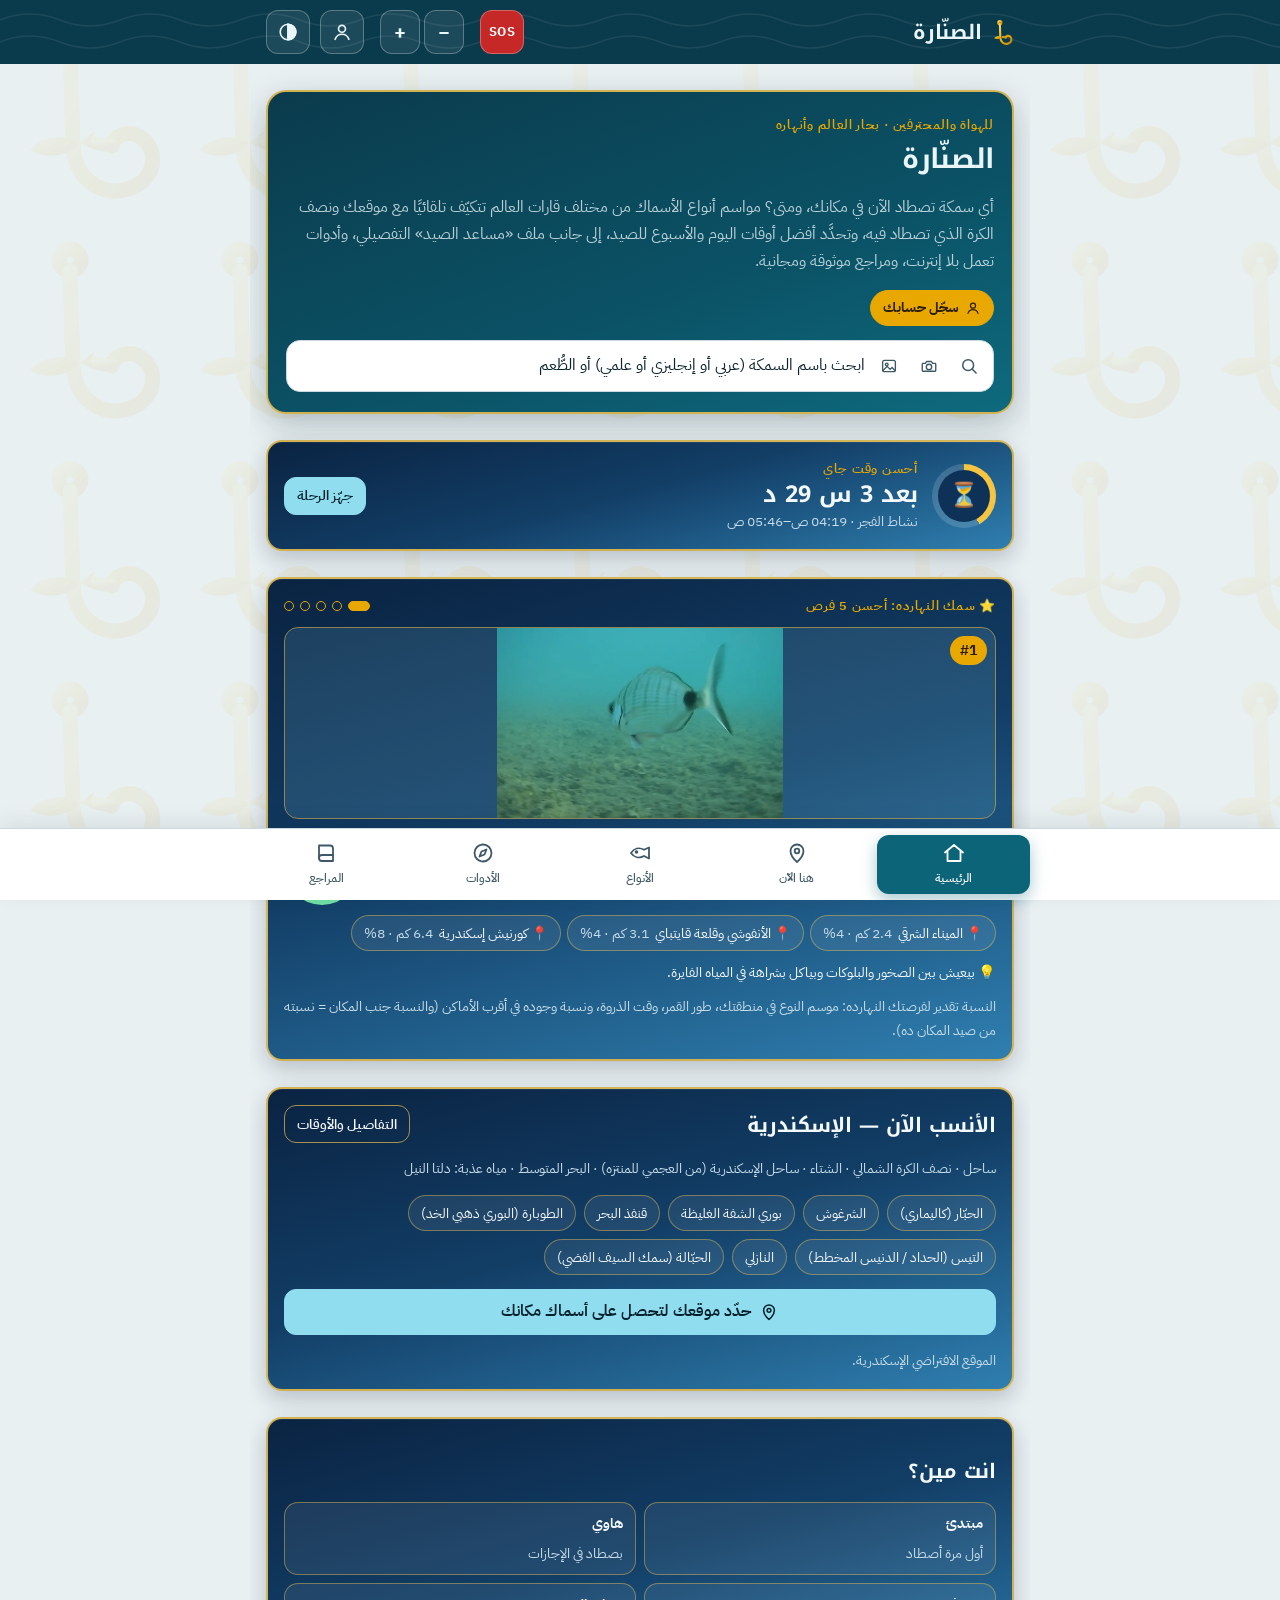
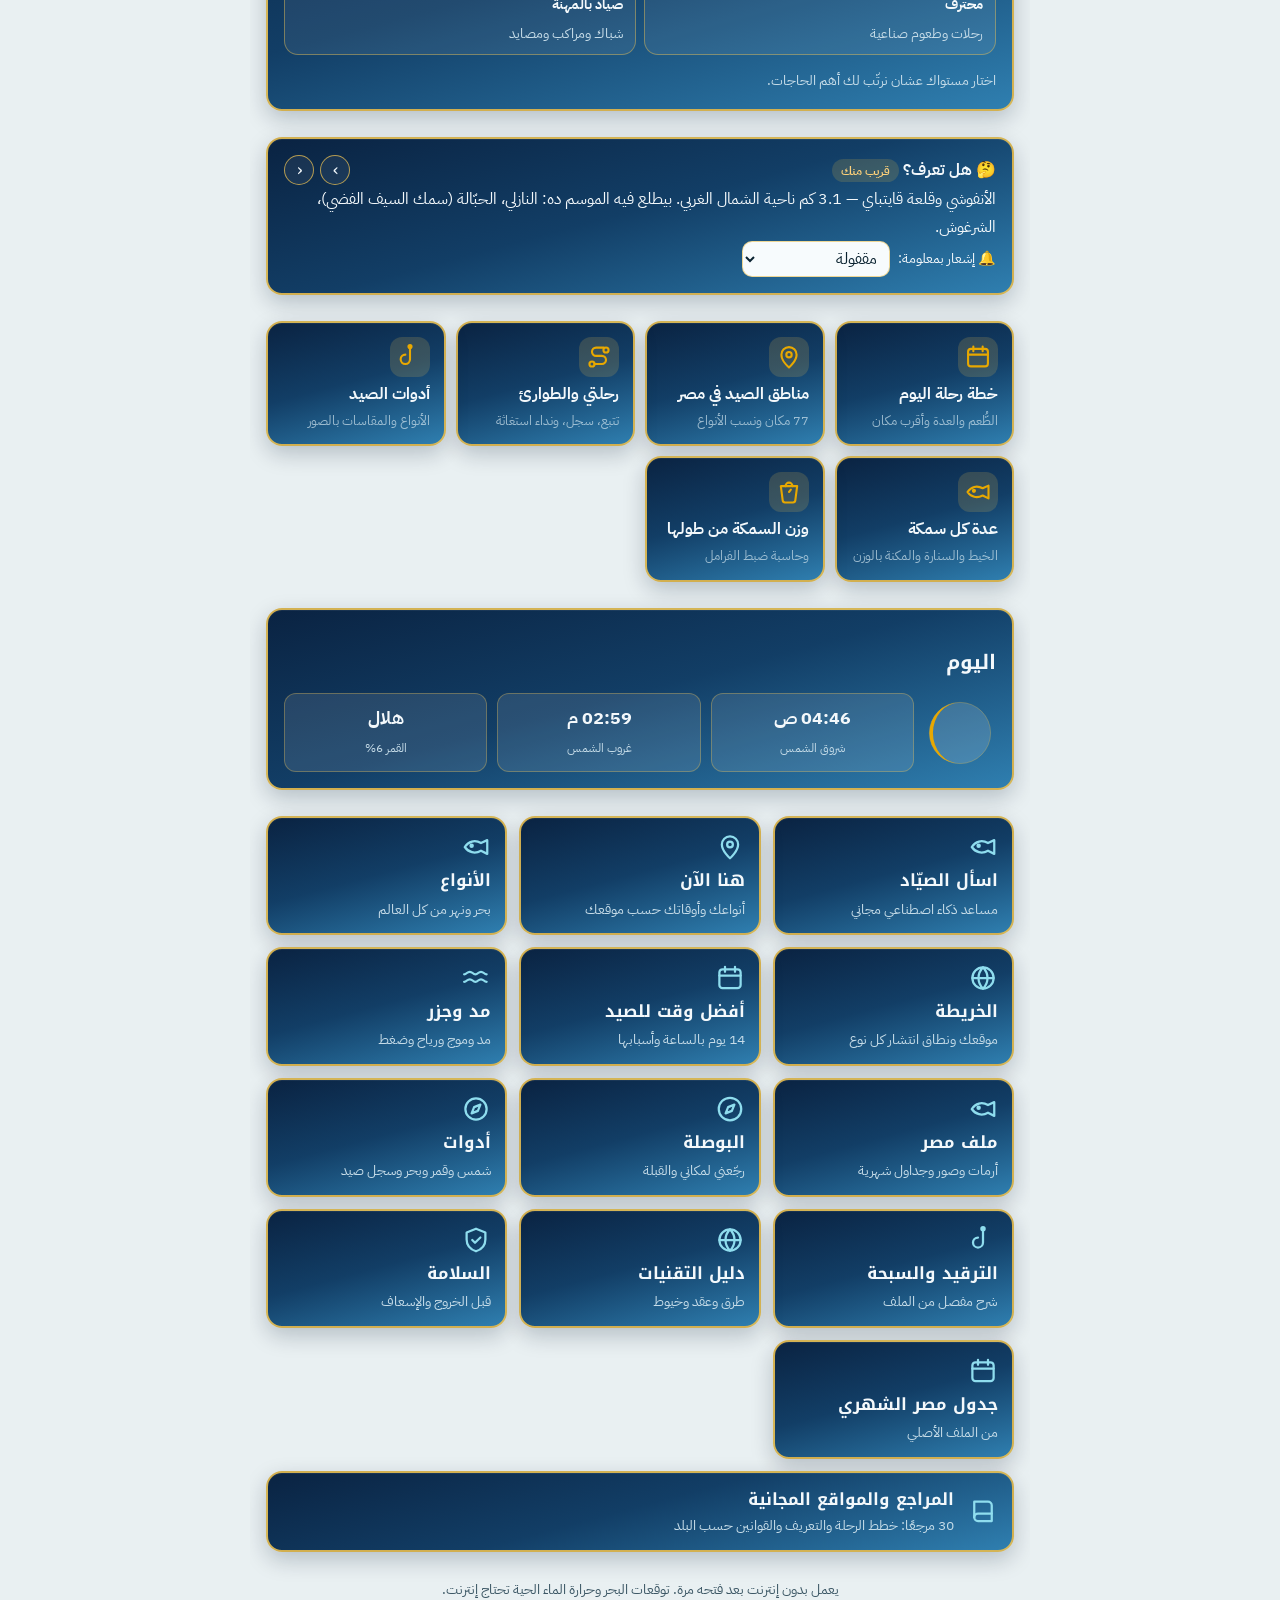
==== docs/index.html @ 11fdbc27 "تحديث: سهولة الوصول (قارئ الشاشة والكيبورد) Co-Authored-By: Claude Opus 5.5 <noreply@anthropic.com> " ====
<!doctype html>
<html lang="ar" dir="rtl">
<head>
<meta charset="utf-8">
<meta name="viewport" content="width=device-width,initial-scale=1,viewport-fit=cover">
<meta name="theme-color" content="#0A3B4C">
<title>الصنّارة</title>
<meta name="mobile-web-app-capable" content="yes">
<meta name="apple-mobile-web-app-capable" content="yes">
<meta name="apple-mobile-web-app-status-bar-style" content="black-translucent">
<meta name="apple-mobile-web-app-title" content="الصنّارة">
<meta name="description" content="دليل صيد عالمي: مواسم الأسماك وأوقاتها ومد وجزر وخريطة، يعمل بلا إنترنت">
<link rel="manifest" href="manifest.webmanifest">
<link rel="icon" href="icon-192.png">
<link rel="apple-touch-icon" href="icon-180.png">
<link rel="preconnect" href="https://fonts.googleapis.com"><link rel="preconnect" href="https://fonts.gstatic.com" crossorigin><link rel="stylesheet" href="https://fonts.googleapis.com/css2?family=IBM+Plex+Sans+Arabic:wght@400;500;600;700&family=Noto+Kufi+Arabic:wght@500;600;700&display=swap">
</head>
<body>
<style>
/* required styles */

.leaflet-pane,
.leaflet-tile,
.leaflet-marker-icon,
.leaflet-marker-shadow,
.leaflet-tile-container,
.leaflet-pane > svg,
.leaflet-pane > canvas,
.leaflet-zoom-box,
.leaflet-image-layer,
.leaflet-layer {
	position: absolute;
	left: 0;
	top: 0;
	}
.leaflet-container {
	overflow: hidden;
	}
.leaflet-tile,
.leaflet-marker-icon,
.leaflet-marker-shadow {
	-webkit-user-select: none;
	   -moz-user-select: none;
	        user-select: none;
	  -webkit-user-drag: none;
	}
/* Prevents IE11 from highlighting tiles in blue */
.leaflet-tile::selection {
	background: transparent;
}
/* Safari renders non-retina tile on retina better with this, but Chrome is worse */
.leaflet-safari .leaflet-tile {
	image-rendering: -webkit-optimize-contrast;
	}
/* hack that prevents hw layers "stretching" when loading new tiles */
.leaflet-safari .leaflet-tile-container {
	width: 1600px;
	height: 1600px;
	-webkit-transform-origin: 0 0;
	}
.leaflet-marker-icon,
.leaflet-marker-shadow {
	display: block;
	}
/* .leaflet-container svg: reset svg max-width decleration shipped in Joomla! (joomla.org) 3.x */
/* .leaflet-container img: map is broken in FF if you have max-width: 100% on tiles */
.leaflet-container .leaflet-overlay-pane svg {
	max-width: none !important;
	max-height: none !important;
	}
.leaflet-container .leaflet-marker-pane img,
.leaflet-container .leaflet-shadow-pane img,
.leaflet-container .leaflet-tile-pane img,
.leaflet-container img.leaflet-image-layer,
.leaflet-container .leaflet-tile {
	max-width: none !important;
	max-height: none !important;
	width: auto;
	padding: 0;
	}

.leaflet-container img.leaflet-tile {
	/* See: https://bugs.chromium.org/p/chromium/issues/detail?id=600120 */
	mix-blend-mode: plus-lighter;
}

.leaflet-container.leaflet-touch-zoom {
	-ms-touch-action: pan-x pan-y;
	touch-action: pan-x pan-y;
	}
.leaflet-container.leaflet-touch-drag {
	-ms-touch-action: pinch-zoom;
	/* Fallback for FF which doesn't support pinch-zoom */
	touch-action: none;
	touch-action: pinch-zoom;
}
.leaflet-container.leaflet-touch-drag.leaflet-touch-zoom {
	-ms-touch-action: none;
	touch-action: none;
}
.leaflet-container {
	-webkit-tap-highlight-color: transparent;
}
.leaflet-container a {
	-webkit-tap-highlight-color: rgba(51, 181, 229, 0.4);
}
.leaflet-tile {
	filter: inherit;
	visibility: hidden;
	}
.leaflet-tile-loaded {
	visibility: inherit;
	}
.leaflet-zoom-box {
	width: 0;
	height: 0;
	-moz-box-sizing: border-box;
	     box-sizing: border-box;
	z-index: 800;
	}
/* workaround for https://bugzilla.mozilla.org/show_bug.cgi?id=888319 */
.leaflet-overlay-pane svg {
	-moz-user-select: none;
	}

.leaflet-pane         { z-index: 400; }

.leaflet-tile-pane    { z-index: 200; }
.leaflet-overlay-pane { z-index: 400; }
.leaflet-shadow-pane  { z-index: 500; }
.leaflet-marker-pane  { z-index: 600; }
.leaflet-tooltip-pane   { z-index: 650; }
.leaflet-popup-pane   { z-index: 700; }

.leaflet-map-pane canvas { z-index: 100; }
.leaflet-map-pane svg    { z-index: 200; }

.leaflet-vml-shape {
	width: 1px;
	height: 1px;
	}
.lvml {
	behavior: url(#default#VML);
	display: inline-block;
	position: absolute;
	}


/* control positioning */

.leaflet-control {
	position: relative;
	z-index: 800;
	pointer-events: visiblePainted; /* IE 9-10 doesn't have auto */
	pointer-events: auto;
	}
.leaflet-top,
.leaflet-bottom {
	position: absolute;
	z-index: 1000;
	pointer-events: none;
	}
.leaflet-top {
	top: 0;
	}
.leaflet-right {
	right: 0;
	}
.leaflet-bottom {
	bottom: 0;
	}
.leaflet-left {
	left: 0;
	}
.leaflet-control {
	float: left;
	clear: both;
	}
.leaflet-right .leaflet-control {
	float: right;
	}
.leaflet-top .leaflet-control {
	margin-top: 10px;
	}
.leaflet-bottom .leaflet-control {
	margin-bottom: 10px;
	}
.leaflet-left .leaflet-control {
	margin-left: 10px;
	}
.leaflet-right .leaflet-control {
	margin-right: 10px;
	}


/* zoom and fade animations */

.leaflet-fade-anim .leaflet-popup {
	opacity: 0;
	-webkit-transition: opacity 0.2s linear;
	   -moz-transition: opacity 0.2s linear;
	        transition: opacity 0.2s linear;
	}
.leaflet-fade-anim .leaflet-map-pane .leaflet-popup {
	opacity: 1;
	}
.leaflet-zoom-animated {
	-webkit-transform-origin: 0 0;
	    -ms-transform-origin: 0 0;
	        transform-origin: 0 0;
	}
svg.leaflet-zoom-animated {
	will-change: transform;
}

.leaflet-zoom-anim .leaflet-zoom-animated {
	-webkit-transition: -webkit-transform 0.25s cubic-bezier(0,0,0.25,1);
	   -moz-transition:    -moz-transform 0.25s cubic-bezier(0,0,0.25,1);
	        transition:         transform 0.25s cubic-bezier(0,0,0.25,1);
	}
.leaflet-zoom-anim .leaflet-tile,
.leaflet-pan-anim .leaflet-tile {
	-webkit-transition: none;
	   -moz-transition: none;
	        transition: none;
	}

.leaflet-zoom-anim .leaflet-zoom-hide {
	visibility: hidden;
	}


/* cursors */

.leaflet-interactive {
	cursor: pointer;
	}
.leaflet-grab {
	cursor: -webkit-grab;
	cursor:    -moz-grab;
	cursor:         grab;
	}
.leaflet-crosshair,
.leaflet-crosshair .leaflet-interactive {
	cursor: crosshair;
	}
.leaflet-popup-pane,
.leaflet-control {
	cursor: auto;
	}
.leaflet-dragging .leaflet-grab,
.leaflet-dragging .leaflet-grab .leaflet-interactive,
.leaflet-dragging .leaflet-marker-draggable {
	cursor: move;
	cursor: -webkit-grabbing;
	cursor:    -moz-grabbing;
	cursor:         grabbing;
	}

/* marker & overlays interactivity */
.leaflet-marker-icon,
.leaflet-marker-shadow,
.leaflet-image-layer,
.leaflet-pane > svg path,
.leaflet-tile-container {
	pointer-events: none;
	}

.leaflet-marker-icon.leaflet-interactive,
.leaflet-image-layer.leaflet-interactive,
.leaflet-pane > svg path.leaflet-interactive,
svg.leaflet-image-layer.leaflet-interactive path {
	pointer-events: visiblePainted; /* IE 9-10 doesn't have auto */
	pointer-events: auto;
	}

/* visual tweaks */

.leaflet-container {
	background: #ddd;
	outline-offset: 1px;
	}
.leaflet-container a {
	color: #0078A8;
	}
.leaflet-zoom-box {
	border: 2px dotted #38f;
	background: rgba(255,255,255,0.5);
	}


/* general typography */
.leaflet-container {
	font-family: "Helvetica Neue", Arial, Helvetica, sans-serif;
	font-size: 12px;
	font-size: 0.75rem;
	line-height: 1.5;
	}


/* general toolbar styles */

.leaflet-bar {
	box-shadow: 0 1px 5px rgba(0,0,0,0.65);
	border-radius: 4px;
	}
.leaflet-bar a {
	background-color: #fff;
	border-bottom: 1px solid #ccc;
	width: 26px;
	height: 26px;
	line-height: 26px;
	display: block;
	text-align: center;
	text-decoration: none;
	color: black;
	}
.leaflet-bar a,
.leaflet-control-layers-toggle {
	background-position: 50% 50%;
	background-repeat: no-repeat;
	display: block;
	}
.leaflet-bar a:hover,
.leaflet-bar a:focus {
	background-color: #f4f4f4;
	}
.leaflet-bar a:first-child {
	border-top-left-radius: 4px;
	border-top-right-radius: 4px;
	}
.leaflet-bar a:last-child {
	border-bottom-left-radius: 4px;
	border-bottom-right-radius: 4px;
	border-bottom: none;
	}
.leaflet-bar a.leaflet-disabled {
	cursor: default;
	background-color: #f4f4f4;
	color: #bbb;
	}

.leaflet-touch .leaflet-bar a {
	width: 30px;
	height: 30px;
	line-height: 30px;
	}
.leaflet-touch .leaflet-bar a:first-child {
	border-top-left-radius: 2px;
	border-top-right-radius: 2px;
	}
.leaflet-touch .leaflet-bar a:last-child {
	border-bottom-left-radius: 2px;
	border-bottom-right-radius: 2px;
	}

/* zoom control */

.leaflet-control-zoom-in,
.leaflet-control-zoom-out {
	font: bold 18px 'Lucida Console', Monaco, monospace;
	text-indent: 1px;
	}

.leaflet-touch .leaflet-control-zoom-in, .leaflet-touch .leaflet-control-zoom-out  {
	font-size: 22px;
	}


/* layers control */

.leaflet-control-layers {
	box-shadow: 0 1px 5px rgba(0,0,0,0.4);
	background: #fff;
	border-radius: 5px;
	}
.leaflet-control-layers-toggle {
	background-image: url(images/layers.png);
	width: 36px;
	height: 36px;
	}
.leaflet-retina .leaflet-control-layers-toggle {
	background-image: url(images/layers-2x.png);
	background-size: 26px 26px;
	}
.leaflet-touch .leaflet-control-layers-toggle {
	width: 44px;
	height: 44px;
	}
.leaflet-control-layers .leaflet-control-layers-list,
.leaflet-control-layers-expanded .leaflet-control-layers-toggle {
	display: none;
	}
.leaflet-control-layers-expanded .leaflet-control-layers-list {
	display: block;
	position: relative;
	}
.leaflet-control-layers-expanded {
	padding: 6px 10px 6px 6px;
	color: #333;
	background: #fff;
	}
.leaflet-control-layers-scrollbar {
	overflow-y: scroll;
	overflow-x: hidden;
	padding-right: 5px;
	}
.leaflet-control-layers-selector {
	margin-top: 2px;
	position: relative;
	top: 1px;
	}
.leaflet-control-layers label {
	display: block;
	font-size: 13px;
	font-size: 1.08333em;
	}
.leaflet-control-layers-separator {
	height: 0;
	border-top: 1px solid #ddd;
	margin: 5px -10px 5px -6px;
	}

/* Default icon URLs */
.leaflet-default-icon-path { /* used only in path-guessing heuristic, see L.Icon.Default */
	background-image: url(images/marker-icon.png);
	}


/* attribution and scale controls */

.leaflet-container .leaflet-control-attribution {
	background: #fff;
	background: rgba(255, 255, 255, 0.8);
	margin: 0;
	}
.leaflet-control-attribution,
.leaflet-control-scale-line {
	padding: 0 5px;
	color: #333;
	line-height: 1.4;
	}
.leaflet-control-attribution a {
	text-decoration: none;
	}
.leaflet-control-attribution a:hover,
.leaflet-control-attribution a:focus {
	text-decoration: underline;
	}
.leaflet-attribution-flag {
	display: inline !important;
	vertical-align: baseline !important;
	width: 1em;
	height: 0.6669em;
	}
.leaflet-left .leaflet-control-scale {
	margin-left: 5px;
	}
.leaflet-bottom .leaflet-control-scale {
	margin-bottom: 5px;
	}
.leaflet-control-scale-line {
	border: 2px solid #777;
	border-top: none;
	line-height: 1.1;
	padding: 2px 5px 1px;
	white-space: nowrap;
	-moz-box-sizing: border-box;
	     box-sizing: border-box;
	background: rgba(255, 255, 255, 0.8);
	text-shadow: 1px 1px #fff;
	}
.leaflet-control-scale-line:not(:first-child) {
	border-top: 2px solid #777;
	border-bottom: none;
	margin-top: -2px;
	}
.leaflet-control-scale-line:not(:first-child):not(:last-child) {
	border-bottom: 2px solid #777;
	}

.leaflet-touch .leaflet-control-attribution,
.leaflet-touch .leaflet-control-layers,
.leaflet-touch .leaflet-bar {
	box-shadow: none;
	}
.leaflet-touch .leaflet-control-layers,
.leaflet-touch .leaflet-bar {
	border: 2px solid rgba(0,0,0,0.2);
	background-clip: padding-box;
	}


/* popup */

.leaflet-popup {
	position: absolute;
	text-align: center;
	margin-bottom: 20px;
	}
.leaflet-popup-content-wrapper {
	padding: 1px;
	text-align: left;
	border-radius: 12px;
	}
.leaflet-popup-content {
	margin: 13px 24px 13px 20px;
	line-height: 1.3;
	font-size: 13px;
	font-size: 1.08333em;
	min-height: 1px;
	}
.leaflet-popup-content p {
	margin: 17px 0;
	margin: 1.3em 0;
	}
.leaflet-popup-tip-container {
	width: 40px;
	height: 20px;
	position: absolute;
	left: 50%;
	margin-top: -1px;
	margin-left: -20px;
	overflow: hidden;
	pointer-events: none;
	}
.leaflet-popup-tip {
	width: 17px;
	height: 17px;
	padding: 1px;

	margin: -10px auto 0;
	pointer-events: auto;

	-webkit-transform: rotate(45deg);
	   -moz-transform: rotate(45deg);
	    -ms-transform: rotate(45deg);
	        transform: rotate(45deg);
	}
.leaflet-popup-content-wrapper,
.leaflet-popup-tip {
	background: white;
	color: #333;
	box-shadow: 0 3px 14px rgba(0,0,0,0.4);
	}
.leaflet-container a.leaflet-popup-close-button {
	position: absolute;
	top: 0;
	right: 0;
	border: none;
	text-align: center;
	width: 24px;
	height: 24px;
	font: 16px/24px Tahoma, Verdana, sans-serif;
	color: #757575;
	text-decoration: none;
	background: transparent;
	}
.leaflet-container a.leaflet-popup-close-button:hover,
.leaflet-container a.leaflet-popup-close-button:focus {
	color: #585858;
	}
.leaflet-popup-scrolled {
	overflow: auto;
	}

.leaflet-oldie .leaflet-popup-content-wrapper {
	-ms-zoom: 1;
	}
.leaflet-oldie .leaflet-popup-tip {
	width: 24px;
	margin: 0 auto;

	-ms-filter: "progid:DXImageTransform.Microsoft.Matrix(M11=0.70710678, M12=0.70710678, M21=-0.70710678, M22=0.70710678)";
	filter: progid:DXImageTransform.Microsoft.Matrix(M11=0.70710678, M12=0.70710678, M21=-0.70710678, M22=0.70710678);
	}

.leaflet-oldie .leaflet-control-zoom,
.leaflet-oldie .leaflet-control-layers,
.leaflet-oldie .leaflet-popup-content-wrapper,
.leaflet-oldie .leaflet-popup-tip {
	border: 1px solid #999;
	}


/* div icon */

.leaflet-div-icon {
	background: #fff;
	border: 1px solid #666;
	}


/* Tooltip */
/* Base styles for the element that has a tooltip */
.leaflet-tooltip {
	position: absolute;
	padding: 6px;
	background-color: #fff;
	border: 1px solid #fff;
	border-radius: 3px;
	color: #222;
	white-space: nowrap;
	-webkit-user-select: none;
	-moz-user-select: none;
	-ms-user-select: none;
	user-select: none;
	pointer-events: none;
	box-shadow: 0 1px 3px rgba(0,0,0,0.4);
	}
.leaflet-tooltip.leaflet-interactive {
	cursor: pointer;
	pointer-events: auto;
	}
.leaflet-tooltip-top:before,
.leaflet-tooltip-bottom:before,
.leaflet-tooltip-left:before,
.leaflet-tooltip-right:before {
	position: absolute;
	pointer-events: none;
	border: 6px solid transparent;
	background: transparent;
	content: "";
	}

/* Directions */

.leaflet-tooltip-bottom {
	margin-top: 6px;
}
.leaflet-tooltip-top {
	margin-top: -6px;
}
.leaflet-tooltip-bottom:before,
.leaflet-tooltip-top:before {
	left: 50%;
	margin-left: -6px;
	}
.leaflet-tooltip-top:before {
	bottom: 0;
	margin-bottom: -12px;
	border-top-color: #fff;
	}
.leaflet-tooltip-bottom:before {
	top: 0;
	margin-top: -12px;
	margin-left: -6px;
	border-bottom-color: #fff;
	}
.leaflet-tooltip-left {
	margin-left: -6px;
}
.leaflet-tooltip-right {
	margin-left: 6px;
}
.leaflet-tooltip-left:before,
.leaflet-tooltip-right:before {
	top: 50%;
	margin-top: -6px;
	}
.leaflet-tooltip-left:before {
	right: 0;
	margin-right: -12px;
	border-left-color: #fff;
	}
.leaflet-tooltip-right:before {
	left: 0;
	margin-left: -12px;
	border-right-color: #fff;
	}

/* Printing */

@media print {
	/* Prevent printers from removing background-images of controls. */
	.leaflet-control {
		-webkit-print-color-adjust: exact;
		print-color-adjust: exact;
		}
	}

:root {
  --bg: #E9F0F2; --surface: #FFFFFF; --surface2: #F2F7F8; --ink: #0A2230; --ink2: #3D5866; --line: #CBDAE0;
  --sea: #0A3B4C; --sea-ink: #EAF5F8; --teal: #0B6478; --teal-ink: #FFFFFF; --tealsoft: #D5EBF0;
  --gold: #E8A800; --gold-ink: #2B1F00; --goldsoft: #FFF1C7;
  --ok: #17804D; --oksoft: #D9F0E3; --warn: #98620A; --warnsoft: #FBEBC8; --bad: #B3261E; --badsoft: #F9DAD7;
  --lv0: #DCE6EA; --lv1: #A6D0DA; --lv2: #4AA0B5; --lv3: #0B6478;
  --shadow: 0 1px 2px rgba(6,32,44,.08), 0 8px 24px rgba(6,32,44,.07);
  --f-display: 'Noto Kufi Arabic', 'IBM Plex Sans Arabic', 'Segoe UI', Tahoma, system-ui, sans-serif;
  --f-body: 'IBM Plex Sans Arabic', 'Noto Sans Arabic', 'Segoe UI', Tahoma, system-ui, sans-serif;
}
@media (prefers-color-scheme: dark) {
  :root:not([data-theme="light"]) {
    --bg: #071319; --surface: #0E2530; --surface2: #12303D; --ink: #E6F1F4; --ink2: #9FB9C4; --line: #1E4150;
    --sea: #0A2A38; --sea-ink: #E6F1F4; --teal: #4CC3DA; --teal-ink: #03222B; --tealsoft: #123642;
    --gold: #F5C542; --gold-ink: #241A00; --goldsoft: #33290A;
    --ok: #4FCB8A; --oksoft: #0F3324; --warn: #F0B54A; --warnsoft: #3A2A0A; --bad: #FF8A80; --badsoft: #3C1512;
    --lv0: #1A3644; --lv1: #24606F; --lv2: #2F93AB; --lv3: #63D3E8;
    --shadow: 0 1px 2px rgba(0,0,0,.4), 0 8px 24px rgba(0,0,0,.35);
  }
}
:root[data-theme="dark"] {
  --bg: #071319; --surface: #0E2530; --surface2: #12303D; --ink: #E6F1F4; --ink2: #9FB9C4; --line: #1E4150;
  --sea: #0A2A38; --sea-ink: #E6F1F4; --teal: #4CC3DA; --teal-ink: #03222B; --tealsoft: #123642;
  --gold: #F5C542; --gold-ink: #241A00; --goldsoft: #33290A;
  --ok: #4FCB8A; --oksoft: #0F3324; --warn: #F0B54A; --warnsoft: #3A2A0A; --bad: #FF8A80; --badsoft: #3C1512;
  --lv0: #1A3644; --lv1: #24606F; --lv2: #2F93AB; --lv3: #63D3E8;
  --shadow: 0 1px 2px rgba(0,0,0,.4), 0 8px 24px rgba(0,0,0,.35);
}
* { box-sizing: border-box; }
html { -webkit-text-size-adjust: 100%; }
body { margin: 0; background: var(--bg); color: var(--ink); font: 1rem/1.7 var(--f-body); }
#app { direction: rtl; min-height: 100vh; }
a { color: var(--teal); }
button, input, select, textarea { font: inherit; color: inherit; }
:focus-visible { outline: 3px solid var(--gold); outline-offset: 2px; border-radius: 6px; }
h1, h2, h3 { font-family: var(--f-display); line-height: 1.55; margin: 0; text-wrap: balance; letter-spacing: 0; padding-block-start: .08em; }
p { margin: 0; }
.wrap { max-width: 780px; margin-inline: auto; padding-inline: 16px; }
.num { font-variant-numeric: tabular-nums; }
.latin { direction: ltr; unicode-bidi: isolate; display: inline-block; }

/* ---------- الرأس ---------- */
.top { position: sticky; top: env(safe-area-inset-top, 0px); z-index: 20; background: var(--sea); color: var(--sea-ink);
  background-image: url("data:image/svg+xml,%3Csvg xmlns='http://www.w3.org/2000/svg' width='240' height='60'%3E%3Cpath d='M0 20 Q30 8 60 20 T120 20 T180 20 T240 20 M0 42 Q30 30 60 42 T120 42 T180 42 T240 42' fill='none' stroke='%23ffffff' stroke-opacity='.07' stroke-width='1.5'/%3E%3C/svg%3E"); }
.top .wrap { display: flex; align-items: center; gap: 10px; padding-block: 10px; }
.brand { font-family: var(--f-display); font-weight: 700; font-size: 1.25rem; color: inherit; text-decoration: none; display: flex; align-items: center; gap: 8px; flex: 1; min-width: 0; }
.brand svg { flex: none; }
.iconbtn { border: 1px solid rgba(255,255,255,.28); background: rgba(255,255,255,.08); color: inherit; width: 44px; height: 44px; border-radius: 12px; display: grid; place-items: center; cursor: pointer; }
.iconbtn:hover { background: rgba(255,255,255,.16); }
.offline-pill { font-size: .78rem; background: var(--gold); color: var(--gold-ink); padding: 2px 10px; border-radius: 99px; font-weight: 600; }

/* ---------- التنقل السفلي ---------- */
.nav { position: fixed; inset-inline: 0; bottom: 0; z-index: 30; background: var(--surface); border-top: 1px solid var(--line);
  padding: 6px 8px calc(6px + env(safe-area-inset-bottom, 0px)); box-shadow: 0 -6px 20px rgba(6,32,44,.08);
  transition: transform .25s ease; }
.nav.nav-hide { transform: translateY(100%); }
@media (prefers-reduced-motion: reduce) { .nav { transition: none; } }
.nav ul { list-style: none; margin: 0 auto; padding: 0; display: grid; grid-template-columns: repeat(5, 1fr); gap: 4px; max-width: 780px; }
.nav a { display: flex; flex-direction: column; align-items: center; gap: 2px; padding: 6px 2px; border-radius: 12px; text-decoration: none;
  color: var(--ink2); font-size: .78rem; font-weight: 500; min-height: 52px; justify-content: center; }
.nav a svg { width: 24px; height: 24px; }
.nav a[aria-current="page"] { color: var(--teal-ink); background: var(--teal); }
main { padding-block: 18px 110px; }

/* ---------- عناصر عامة ---------- */
.eyebrow { font-size: .8rem; letter-spacing: .06em; color: var(--ink2); font-weight: 600; }
.h1 { font-size: 1.7rem; font-weight: 700; }
.h2 { font-size: 1.25rem; font-weight: 700; margin-bottom: 10px; line-height: 1.7; }
section.stack > .h2:first-child { margin-top: 18px !important; }
.h3 { font-size: 1.05rem; font-weight: 700; }
.muted { color: var(--ink2); }
.small { font-size: .88rem; }
.stack { display: flex; flex-direction: column; gap: 14px; }
.stack-lg { display: flex; flex-direction: column; gap: 26px; }
.row { display: flex; flex-wrap: wrap; gap: 10px; align-items: center; }
.between { justify-content: space-between; }
.card { background: var(--surface); border: 1px solid var(--line); border-radius: 16px; padding: 16px; box-shadow: var(--shadow); }
.flat { background: var(--surface2); border: 1px solid var(--line); border-radius: 14px; padding: 14px; }
.btn { display: inline-flex; align-items: center; justify-content: center; gap: 8px; min-height: 46px; padding: 8px 18px; border-radius: 12px; border: 1px solid var(--teal);
  background: var(--teal); color: var(--teal-ink); font-weight: 600; cursor: pointer; text-decoration: none; }
.btn.ghost { background: transparent; color: var(--teal); }
.btn.gold { background: var(--gold); border-color: var(--gold); color: var(--gold-ink); }
.btn.small { min-height: 38px; padding: 4px 12px; font-size: .9rem; }
.chip { display: inline-flex; align-items: center; gap: 6px; padding: 4px 12px; border-radius: 99px; border: 1px solid var(--line); background: var(--surface);
  font-size: .9rem; color: var(--ink); text-decoration: none; min-height: 36px; cursor: pointer; }
.chip[aria-pressed="true"], .chip[aria-current="true"], .chip.on { background: var(--teal); color: var(--teal-ink); border-color: var(--teal); }
.chips { display: flex; flex-wrap: wrap; gap: 8px; }
.howgrp { display: flex; flex-direction: column; gap: 6px; }
.howgrp b { color: var(--ink2); font-weight: 700; }
.cmppick { display: grid; grid-template-columns: repeat(auto-fit, minmax(140px, 1fr)); gap: 8px; }
.cmppick select { padding: 8px 10px; border-radius: 10px; border: 1px solid var(--line); background: var(--surface); color: var(--ink); font-size: .92rem; min-height: 40px; }
.tag { display: inline-block; font-size: .78rem; font-weight: 600; padding: 1px 9px; border-radius: 99px; background: var(--tealsoft); color: var(--teal); text-decoration: none; }
a.tag { cursor: pointer; }
a.tag:hover { text-decoration: underline; }
.tag.gold { background: var(--goldsoft); color: var(--warn); }
.tag.ok { background: var(--oksoft); color: var(--ok); }
.tag.bad { background: var(--badsoft); color: var(--bad); }
.tag.warn { background: var(--warnsoft); color: var(--warn); }
.search { position: relative; }
.search input { width: 100%; min-height: 52px; border: 1.5px solid var(--line); background: var(--surface); color: var(--ink); -webkit-text-fill-color: var(--ink); caret-color: var(--ink); border-radius: 14px; padding: 8px 14px; padding-inline-start: 128px; }
.search input::placeholder { color: var(--ink2); opacity: 1; }
.search .searchico { position: absolute; inset-inline-start: 6px; top: 50%; transform: translateY(-50%); display: flex; align-items: center; gap: 2px; }
.search .searchico button, .search .searchico label { display: flex; align-items: center; justify-content: center; width: 38px; height: 38px; border: none; border-radius: 10px; background: transparent; color: var(--ink2); cursor: pointer; padding: 0; }
.search .searchico button:active, .search .searchico label:active { background: var(--surface2); }
.search .searchico label input[type="file"] { display: none; }
.photoqprev { margin-top: 8px; }
.field { display: flex; flex-direction: column; gap: 4px; }
.field label { font-size: .85rem; font-weight: 600; color: var(--ink2); }
.field input, .field select, .field textarea { min-height: 44px; border: 1.5px solid var(--line); background: var(--surface); border-radius: 10px; padding: 6px 12px; width: 100%; }
.grid2 { display: grid; grid-template-columns: repeat(2, minmax(0, 1fr)); gap: 12px; }
.grid3 { display: grid; grid-template-columns: repeat(3, minmax(0, 1fr)); gap: 12px; }
@media (max-width: 480px) { .grid3 { grid-template-columns: repeat(2, minmax(0, 1fr)); } }
.seg { display: flex; gap: 4px; padding: 4px; background: var(--surface2); border: 1px solid var(--line); border-radius: 14px; overflow-x: auto; }
.seg button { flex: 1 0 auto; border: 0; background: transparent; padding: 8px 14px; border-radius: 10px; min-height: 42px; cursor: pointer; font-weight: 600; color: var(--ink2); white-space: nowrap; }
.seg button[aria-selected="true"] { background: var(--teal); color: var(--teal-ink); }
.tablewrap { overflow-x: auto; border: 1px solid var(--line); border-radius: 14px; background: var(--surface); }
table { border-collapse: collapse; width: 100%; font-size: .92rem; }
th, td { padding: 8px 10px; text-align: start; border-bottom: 1px solid var(--line); vertical-align: middle; white-space: nowrap; }
th { background: var(--surface2); font-weight: 600; }
tr:last-child td { border-bottom: 0; }
.prose p { margin-bottom: 10px; }
.prose p:last-child { margin-bottom: 0; }
.prose .lbl { font-weight: 700; color: var(--teal); display: block; }
details.acc { border: 1px solid var(--line); border-radius: 14px; background: var(--surface); overflow: hidden; }
details.acc + details.acc { margin-top: 10px; }
details.acc summary { list-style: none; cursor: pointer; padding: 14px 16px; font-weight: 700; display: flex; justify-content: space-between; align-items: center; gap: 12px; min-height: 52px; }
details.acc summary::-webkit-details-marker { display: none; }
details.acc summary::after { content: ""; width: 10px; height: 10px; border-inline-start: 2.5px solid var(--ink2); border-bottom: 2.5px solid var(--ink2); transform: rotate(-45deg); transition: transform .2s; flex: none; }
details.acc[open] summary::after { transform: rotate(-135deg); }
details.acc .body { padding: 4px 16px 16px; border-top: 1px solid var(--line); padding-top: 14px; }
.gallery { display: grid; grid-template-columns: repeat(auto-fill, minmax(150px, 1fr)); gap: 10px; }
.gallery button { border: 1px solid var(--line); background: var(--surface2); border-radius: 12px; padding: 0; overflow: hidden; cursor: zoom-in; aspect-ratio: 1; }
.gallery img { width: 100%; height: 100%; object-fit: contain; display: block; }
.figure { position: relative; display: block; width: 100%; border: 1px solid var(--line); border-radius: 12px; background: var(--surface2); padding: 0; cursor: zoom-in; overflow: hidden; }
.figure img { display: block; width: 100%; height: auto; max-height: 420px; object-fit: contain; }
.figmag { position: absolute; top: 10px; inset-inline-end: 10px; width: 34px; height: 34px; border-radius: 50%; background: rgba(6,20,26,.62); color: #fff; display: flex; align-items: center; justify-content: center; pointer-events: none; }
.rigph { border: 1.5px dashed var(--line); border-radius: 12px; padding: 10px; text-align: center; color: var(--ink2); }
.rigph svg { color: var(--ink2); }
.rigph.rigreal { border-style: solid; }
.rigfacts { display: flex; flex-direction: column; gap: 4px; margin: 8px 0 0; padding: 0; text-align: start; }
.rigfacts dd { margin: 0; font-size: .78rem; font-weight: 600; color: var(--ink); background: var(--surface2, rgba(127,127,127,.08)); border-radius: 8px; padding: 4px 10px; white-space: nowrap; overflow-x: auto; }
.lightbox { position: fixed; inset: 0; z-index: 60; background: rgba(2,10,14,.92); overflow: auto; display: none; }
.lightbox.on { display: block; }
.lightbox img { display: block; margin: 56px auto 40px; width: 100%; max-width: 900px; height: auto; }
.lightbox.zoom img { max-width: none; width: 220%; margin-inline: 0; }
.lightbox .x { position: fixed; top: calc(env(safe-area-inset-top, 0px) + 10px); inset-inline-end: 12px; }

/* ---------- الشعار والصفحة الرئيسية ---------- */
.hero { background: var(--sea); color: var(--sea-ink); border-radius: 20px; padding: 22px 18px 20px; position: relative; overflow: hidden;
  background-image: url("data:image/svg+xml,%3Csvg xmlns='http://www.w3.org/2000/svg' width='320' height='160'%3E%3Cg fill='none' stroke='%23ffffff' stroke-opacity='.09' stroke-width='1.4'%3E%3Cpath d='M-10 40 Q40 10 90 40 T190 40 T290 40 T390 40'/%3E%3Cpath d='M-10 80 Q40 50 90 80 T190 80 T290 80 T390 80'/%3E%3Cpath d='M-10 120 Q40 90 90 120 T190 120 T290 120 T390 120'/%3E%3C/g%3E%3C/svg%3E"); }
.hero .h1 { color: var(--sea-ink); }
.hero p { color: color-mix(in srgb, var(--sea-ink) 78%, transparent); }
.tiles { display: grid; grid-template-columns: repeat(2, minmax(0, 1fr)); gap: 12px; }
.tile { display: flex; flex-direction: column; gap: 6px; padding: 14px; border-radius: 16px; border: 1px solid var(--line); background: var(--surface); text-decoration: none; color: var(--ink); box-shadow: var(--shadow); min-height: 108px; }
.tile svg { width: 30px; height: 30px; color: var(--teal); }
.tile b { font-family: var(--f-display); font-size: 1.05rem; line-height: 1.5; }
.tile span { font-size: .85rem; color: var(--ink2); line-height: 1.45; }
.tile.wide { grid-column: 1 / -1; min-height: 0; flex-direction: row; align-items: center; gap: 14px; }
.tile.wide > div { display: flex; flex-direction: column; gap: 4px; min-width: 0; }
.now { display: grid; grid-template-columns: repeat(3, minmax(0, 1fr)); gap: 10px; }
.now > div { background: var(--surface2); border: 1px solid var(--line); border-radius: 12px; padding: 10px; text-align: center; }
.now b { display: block; font-size: 1.1rem; }
.now span { font-size: .78rem; color: var(--ink2); }

/* ---------- الأسماك والشهور ---------- */
.fishgrid { display: grid; grid-template-columns: repeat(auto-fill, minmax(220px, 1fr)); gap: 12px; }
.fcard { display: flex; gap: 12px; padding: 10px; border-radius: 16px; border: 1px solid var(--line); background: var(--surface); text-decoration: none; color: var(--ink); align-items: center; box-shadow: var(--shadow); }
.fcard .ph { width: 84px; height: 60px; border-radius: 12px; background: var(--tealsoft); flex: none; overflow: hidden; display: grid; place-items: center; color: var(--teal); }
.fcard .ph img { width: 100%; height: 100%; object-fit: contain; }
.fcard b { font-family: var(--f-display); font-size: 1.05rem; display: block; line-height: 1.3; }
.strip { display: grid; grid-template-columns: repeat(12, 1fr); gap: 2px; margin-top: 6px; direction: rtl; }
.strip i { height: 8px; border-radius: 2px; background: var(--lv0); }
.strip i.l1 { background: var(--lv1); } .strip i.l2 { background: var(--lv2); } .strip i.l3 { background: var(--lv3); }
.strip i.cur { outline: 2px solid var(--gold); outline-offset: 1px; }
.bars { display: grid; grid-template-columns: repeat(12, 1fr); gap: 4px; align-items: end; height: 176px; direction: rtl; }
.bars .col { display: flex; flex-direction: column; justify-content: flex-end; align-items: center; height: 100%; gap: 4px; }
.bars .pct { font-size: .62rem; font-variant-numeric: tabular-nums; color: var(--ink2); }
.bars .col.cur .pct { color: var(--ink); font-weight: 700; }
.bars .batt { width: 60%; flex: 1; min-height: 90px; border: 1.5px solid var(--line); border-radius: 6px; background: var(--lv0); display: flex; flex-direction: column-reverse; overflow: hidden; }
.bars .batt i { display: block; width: 100%; min-height: 4px; border-radius: 3px 3px 0 0; background: var(--lv1); }
.bars .l0 .batt i { background: var(--lv0); } .bars .l1 .batt i { background: var(--lv1); } .bars .l2 .batt i { background: var(--lv2); } .bars .l3 .batt i { background: var(--lv3); }
.bars.hyp .batt i { background: var(--ink2) !important; opacity: .45; }
.bars.hyp .col.cur .batt { outline-color: var(--ink2); }
.bars .col span { font-size: .68rem; color: var(--ink2); writing-mode: horizontal-tb; }
.bars .col.cur span { color: var(--ink); font-weight: 700; }
.bars .col.cur .batt { outline: 2px solid var(--gold); outline-offset: 2px; }
.legend { display: flex; gap: 14px; flex-wrap: wrap; font-size: .82rem; color: var(--ink2); }
.legend i { display: inline-block; width: 12px; height: 12px; border-radius: 3px; vertical-align: -1px; margin-inline-end: 4px; }
.monthgrid { display: grid; grid-template-columns: repeat(3, minmax(0, 1fr)); gap: 10px; }
.monthgrid a { text-align: center; padding: 14px 6px; border-radius: 14px; border: 1px solid var(--line); background: var(--surface); text-decoration: none; color: var(--ink); font-family: var(--f-display); font-weight: 600; box-shadow: var(--shadow); }
.monthgrid a.cur { background: var(--gold); color: var(--gold-ink); border-color: var(--gold); }
.monthgrid a small { display: block; font: 400 .75rem var(--f-body); color: inherit; opacity: .8; }
.sizeblock { border-radius: 14px; border: 1px solid var(--line); background: var(--surface); padding: 14px; }
.sizeblock h3 { display: flex; align-items: center; gap: 8px; margin-bottom: 10px; }
.dot { display: inline-block; width: 12px; height: 12px; border-radius: 50%; flex: none; }
.kv { display: grid; grid-template-columns: auto 1fr; gap: 6px 12px; }
.kv dt { color: var(--ink2); font-weight: 600; font-size: .9rem; white-space: nowrap; }
.kv dd { margin: 0; }
.fishhero { border-radius: 18px; overflow: hidden; background: var(--sea); }
.fishhero img { display: block; width: 100%; max-height: 300px; object-fit: contain; background: var(--sea); }
.notice { border-radius: 14px; padding: 12px 14px; font-size: .92rem; border: 1px solid; }
.notice.warn { background: var(--warnsoft); border-color: color-mix(in srgb, var(--warn) 40%, transparent); color: var(--ink); }
.notice.bad { background: var(--badsoft); border-color: color-mix(in srgb, var(--bad) 40%, transparent); }
.notice.ok { background: var(--oksoft); border-color: color-mix(in srgb, var(--ok) 40%, transparent); }
.notice.info { background: var(--tealsoft); border-color: color-mix(in srgb, var(--teal) 30%, transparent); }
.linkitem { display: block; text-decoration: none; color: var(--ink); background: var(--surface); border: 1px solid var(--line); border-radius: 14px; padding: 14px; }
.linkitem:hover { border-color: var(--teal); }
.linkitem b { font-family: var(--f-display); display: block; color: var(--teal); font-size: 1.02rem; }
.linkitem .url { font-size: .76rem; color: var(--ink2); direction: ltr; text-align: left; overflow-wrap: anywhere; margin-top: 6px; }
.v2::before, .v1::before, .v0::before { content: ""; display: inline-block; width: 8px; height: 8px; border-radius: 50%; margin-inline-end: 6px; }
.v2::before { background: var(--ok); } .v1::before { background: var(--gold); } .v0::before { background: var(--ink2); }
.hz-high { border-inline-start: 5px solid var(--bad); } .hz-mid { border-inline-start: 5px solid var(--gold); } .hz-low { border-inline-start: 5px solid var(--lv2); }
.checklist { list-style: none; margin: 0; padding: 0; display: flex; flex-direction: column; gap: 8px; }
.checklist label { display: flex; gap: 12px; align-items: flex-start; padding: 10px 12px; border: 1px solid var(--line); border-radius: 12px; background: var(--surface); cursor: pointer; min-height: 48px; }
.checklist input { width: 22px; height: 22px; margin-top: 3px; accent-color: var(--teal); flex: none; }
.checklist input:checked + span { color: var(--ink2); text-decoration: line-through; }
.solunar { display: grid; gap: 8px; }
.solunar .slot { display: flex; justify-content: space-between; align-items: center; gap: 8px; padding: 10px 12px; border-radius: 12px; background: var(--surface2); border: 1px solid var(--line); }
.slot.major { background: var(--goldsoft); border-color: color-mix(in srgb, var(--gold) 60%, transparent); }
.moonicon { width: 72px; height: 72px; flex: none; }
.empty { text-align: center; color: var(--ink2); padding: 26px 10px; }
.toast { position: fixed; inset-inline: 16px; bottom: calc(86px + env(safe-area-inset-bottom, 0px)); z-index: 70; max-width: 420px; margin-inline: auto; background: var(--ink); color: var(--bg); padding: 12px 16px; border-radius: 12px; text-align: center; box-shadow: var(--shadow); }
@media (min-width: 720px) { .tiles { grid-template-columns: repeat(3, minmax(0, 1fr)); } main { padding-block-start: 26px; } }
@media (prefers-reduced-motion: reduce) { * { transition: none !important; animation: none !important; scroll-behavior: auto !important; } }
@media print { .top, .nav { display: none; } main { padding: 0; } }

/* ---------- الطبقة العالمية ---------- */
.gridg { display: grid; grid-template-columns: repeat(auto-fill, minmax(250px, 1fr)); gap: 12px; }
.gcard { text-decoration: none; color: var(--ink); }
.gcard:hover { border-color: var(--teal); }
.wins { display: flex; flex-direction: column; gap: 4px; font-size: .9rem; }
.win { display: flex; gap: 8px; align-items: baseline; flex-wrap: wrap; }
.win > span:first-child { color: var(--ink2); min-width: 3.2em; }
.star { color: var(--gold); font-style: normal; }
.moonicon.sm { width: 34px; height: 34px; }
.dots { letter-spacing: 2px; color: var(--gold); white-space: nowrap; }
a.chip { text-decoration: none; color: inherit; }
a.chip[aria-pressed="true"], a.chip[aria-current="true"] { color: var(--teal-ink); }
.hmwrap { display: flex; flex-direction: column; gap: 3px; direction: rtl; overflow-x: auto; }
.hm { display: grid; grid-template-columns: minmax(104px, 1.5fr) repeat(12, minmax(18px, 1fr)); gap: 3px; align-items: center; text-decoration: none; color: var(--ink); min-width: 420px; }
.hm.head { font-size: .66rem; color: var(--ink2); text-align: center; }
.hm.head .cur { color: var(--ink); font-weight: 700; }
.hm .nm { font-size: .82rem; padding-inline-end: 6px; overflow: hidden; text-overflow: ellipsis; white-space: nowrap; }
.hm i { height: 16px; border-radius: 3px; background: var(--lv0); }
.hm i.c1 { background: var(--lv1); } .hm i.c2 { background: var(--lv2); } .hm i.c3 { background: var(--lv3); }
.hm i.cur { outline: 2px solid var(--gold); outline-offset: 1px; }
a.hm:hover .nm { color: var(--teal); }

/* ---- v3: رسوم الأنواع والصور والخريطة والمد ---- */
.gtop { display: flex; gap: 10px; align-items: center; }
.gnm { flex: 1; min-width: 0; display: flex; flex-direction: column; gap: 2px; }
.gthumb { position: relative; flex: none; width: 76px; height: 48px; border-radius: 10px; overflow: hidden; background: var(--tealsoft); display: grid; place-items: center; color: var(--teal); }
.gthumb.hab-f { color: var(--ok); background: var(--oksoft); }
.gthumb.hab-a { color: var(--warn); background: var(--warnsoft); }
.gthumb img { position: absolute; inset: 0; width: 100%; height: 100%; object-fit: contain; opacity: 0; transition: opacity .25s; }
.gthumb.has img { opacity: 1; }
.fart { width: 34%; height: auto; max-height: 100%; }
.fart .ph-dot { fill: currentColor; opacity: .35; animation: ph-pulse 1.1s ease-in-out infinite; }
.fart .ph-dot.d1 { animation-delay: .15s; }
.fart .ph-dot.d2 { animation-delay: .3s; }
@keyframes ph-pulse { 0%, 80%, 100% { opacity: .2; } 40% { opacity: .7; } }
.gthumb.has .fart { display: none; }
.sphero .gthumb.big { width: 100%; height: 260px; border-radius: 18px; background: var(--sea); }
.sphero .gthumb.big img { object-fit: contain; }
.sphero .gthumb.big .fart { width: 20%; }
.sphero { display: flex; flex-direction: column; gap: 6px; }
.seg.tight button { padding: 8px 9px; font-size: .92rem; }
.mapbox { display: flex; flex-direction: column; gap: 8px; position: relative; }
.mapc { display: block; width: 100%; border-radius: 14px; border: 1px solid var(--line); background: var(--sea); }
.mapc.leafwrap { position: relative; z-index: 1; overflow: hidden; }
.mapc.mapfallback { position: absolute; inset: 0; touch-action: none; cursor: crosshair; z-index: 2; }
.mapc.mapfallback[hidden] { display: none; }
.mapctl { display: flex; gap: 6px; flex-wrap: wrap; }
.mapctl .btn { min-width: 44px; }
.maplayer { position: absolute; top: 10px; inset-inline-end: 10px; z-index: 3; }
.maplayer .chip { background: #fff !important; color: #000 !important; font-weight: 400 !important; border: 2px solid transparent; box-shadow: var(--shadow); }
.maplayer .chip[aria-pressed="true"] { border-color: #0B6478; }
.mapoff { order: 99; }
.tidewrap { overflow-x: auto; }
.tide { display: block; width: 100%; height: auto; }
.tide .tgrid { stroke: var(--line); stroke-width: 1; }
.tide .tgrid.zero { stroke: var(--ink2); stroke-dasharray: 4 4; }
.tide .tday { stroke: var(--line); stroke-width: 1; stroke-dasharray: 2 4; }
.tide .tnight { fill: var(--sea); opacity: .13; }
.tide .tfill { fill: var(--teal); opacity: .16; }
.tide .tline { fill: none; stroke: var(--teal); stroke-width: 2.4; stroke-linejoin: round; }
.tide .tdot { stroke: var(--surface); stroke-width: 1.5; }
.tide .tdot.hi { fill: var(--teal); }
.tide .tdot.lo { fill: var(--gold); }
.tide text { font-family: var(--f-body); fill: var(--ink2); font-size: 11px; }
.tide .tval { fill: var(--ink); font-weight: 600; font-size: 11px; }
.tide .ttime { fill: var(--ink2); font-weight: 500; font-size: 9px; }
.tide .n { direction: ltr; unicode-bidi: isolate; }
.tide .tnow { stroke: var(--gold); stroke-width: 1.6; }
.tide .tnowp { fill: var(--gold); }
.tide .tnowt { fill: var(--gold-ink); font-weight: 700; font-size: 11px; }
.stats { display: grid; grid-template-columns: repeat(auto-fill, minmax(150px, 1fr)); gap: 10px; }
.stat { background: var(--surface); border: 1px solid var(--line); border-radius: 14px; padding: 10px 12px; display: flex; flex-direction: column; gap: 2px; }
.stat span { font-size: .8rem; color: var(--ink2); }
.stat b { font-family: var(--f-display); font-size: 1.25rem; }
.stat small { font-size: .78rem; color: var(--ink2); line-height: 1.4; }
.tbl { overflow-x: auto; }
.tbl table { width: 100%; border-collapse: collapse; font-size: .9rem; }
.tbl th, .tbl td { padding: 7px 8px; text-align: start; border-bottom: 1px solid var(--line); white-space: nowrap; }
.tbl th { color: var(--ink2); font-weight: 600; font-size: .82rem; }

header.stack .latin { display: block; text-align: right; }
.tbl th, .tbl td { padding: 7px 6px; }
.tbl table { font-size: .86rem; }

/* ---- v4: نشاط السمك بالساعة ---- */
.actwrap { overflow-x: auto; padding-block: 2px; display: flex; align-items: flex-end; }
.actwrap .ach { display: flex; flex-direction: column; align-items: center; gap: 3px; flex: 0 0 auto; margin-inline-end: 2px; }
.actwrap .ach.dayline { margin-inline-start: 7px; }
.actwrap .ac { display: block; width: 9px; height: 36px; border-radius: 3px; background: var(--lv0); }
.actwrap .ac.c1 { background: var(--lv1); }
.actwrap .ac.c2 { background: var(--lv2); }
.actwrap .ac.c3 { background: var(--lv3); }
.actwrap .ac.now { outline: 2px solid var(--gold); outline-offset: 1px; }
.actwrap .aho { font-size: .62rem; font-weight: 500; color: var(--ink2); white-space: nowrap; }
.actwrap .ach:has(.ac.now) .aho { color: var(--ink); font-weight: 700; }

/* ---- علامة الملكية (شعار داخلي) ---- */
.brand .wmark-logo { display: inline-block; }
.wmark-tile { position: fixed; inset: 0; z-index: 0; pointer-events: none;
  background-image: url("[data-uri]");
  background-repeat: repeat; background-size: 170px 220px; opacity: .05; mix-blend-mode: normal; }
:root:not([data-theme="light"]) .wmark-tile, :root[data-theme="dark"] .wmark-tile { opacity: .07; }
#app > main { position: relative; z-index: 1; }
.wmark-sig { position: fixed; inset-inline-start: 10px; inset-block-end: calc(10px + env(safe-area-inset-bottom,0px)); z-index: 15;
  display: flex; align-items: center; gap: 6px; opacity: .38; pointer-events: none; user-select: none; }
.wmark-sig svg { width: 16px; height: auto; }
.wmark-sig span { font-family: var(--f-display); font-weight: 700; font-size: .7rem; color: var(--ink2); }
@media (max-width: 380px) { .wmark-sig span { display: none; } }
.copyline { font-size: .78rem; color: var(--ink2); text-align: center; padding-block: 2px; }
.copyline .fid { direction: ltr; unicode-bidi: isolate; display: inline-block; opacity: .8; }

/* أدوات الصياد */
.geargrid { display: grid; grid-template-columns: repeat(auto-fill, minmax(260px, 1fr)); gap: 14px; }
.gearcard { display: flex; flex-direction: column; gap: 12px; }
.gearimg { height: 180px; border-radius: 14px; overflow: hidden; background: var(--surface2); display: grid; place-items: center; color: var(--teal); }
.gearimg img { width: 100%; height: 180px; object-fit: contain; display: block; }
.gearimg svg { width: 120px; height: 120px; }
.gearn { display: inline-grid; place-items: center; min-width: 26px; height: 26px; border-radius: 13px; background: var(--teal); color: var(--teal-ink); font-size: .8rem; margin-inline-end: 8px; vertical-align: middle; }

/* رسومات الأرمات: الرسم على اليمين والبيانات المرقّمة جنبه */
.rig2 { margin: 0; display: grid; grid-template-columns: minmax(150px, 46%) 1fr; gap: 14px; align-items: start; border: 1px solid var(--line); border-radius: 14px; padding: 12px; background: var(--surface); }
.rig2art svg { width: 100%; height: auto; display: block; max-height: 520px; }
.rig2leg ol { list-style: none; margin: 0; padding: 0; display: flex; flex-direction: column; gap: 8px; }
.rig2leg li { display: flex; gap: 8px; align-items: flex-start; font-size: .9rem; line-height: 1.55; font-weight: 600; }
.rig2leg .rn { flex: none; display: inline-grid; place-items: center; width: 22px; height: 22px; border-radius: 11px; background: var(--teal); color: var(--teal-ink); font-size: .75rem; font-weight: 700; margin-top: 1px; }
.rignotes { margin: 12px 0 0; padding: 10px 14px 0; border-top: 1px dashed var(--line); color: var(--ink2); font-size: .84rem; line-height: 1.6; }
.rignotes li { margin-bottom: 4px; }
@media (max-width: 560px) { .rig2 { grid-template-columns: 1fr; gap: 10px; padding: 10px; } .rig2art svg { max-height: 440px; width: auto; max-width: 100%; margin: 0 auto; } .rig2leg li { font-size: .86rem; } }

/* تكبير الصورة بملء الشاشة */
.fullzoom { position: fixed; inset: 0; z-index: 1000; background: rgba(3,10,14,.94); display: flex; align-items: center; justify-content: center; padding: 12px; }
.fullzoom img { max-width: 100%; max-height: 100%; object-fit: contain; border-radius: 8px; }
.fzx { position: absolute; top: 14px; left: 14px; width: 44px; height: 44px; border-radius: 22px; border: 1px solid rgba(255,255,255,.35); background: rgba(10,30,40,.75); color: #fff; display: grid; place-items: center; cursor: pointer; }
.fzx:focus-visible { outline: 2px solid var(--gold); outline-offset: 2px; }
.figmag { left: 10px; right: auto; inset-inline-end: auto; }
.sphero .gthumb.big.has { cursor: zoom-in; }

/* الأنواع والسلالات */
.vargrid { display: grid; grid-template-columns: repeat(auto-fill, minmax(240px, 1fr)); gap: 10px; }
.varcard { display: flex; gap: 12px; align-items: center; text-decoration: none; color: inherit; padding: 10px; }
.varimg { flex: none; width: 112px; height: 76px; border-radius: 10px; overflow: hidden; background: var(--tealsoft); display: grid; place-items: center; color: var(--teal); }
.varimg img { width: 100%; height: 100%; object-fit: contain; }

/* العقد */
.knotart { background: var(--surface2); border-radius: 12px; padding: 8px; }
.knotart svg { width: 100%; height: 110px; display: block; }
.knotsteps { margin: 0; padding-inline-start: 20px; display: flex; flex-direction: column; gap: 4px; font-size: .9rem; }

.search.drop input[type="search"] { outline: 2px dashed var(--teal); outline-offset: 2px; }
.gearimg { position: relative; }
.gearcr { position: absolute; inset-inline-start: 6px; bottom: 4px; font-size: 10px; background: rgba(255,255,255,.8); color: #333; padding: 1px 6px; border-radius: 6px; }
.wph img, .knotphoto img { width: 100%; max-height: 260px; object-fit: contain; background: var(--tealsoft); border-radius: 12px; display: block; }
.wph figcaption { margin-top: 4px; }
.gearhero { padding: 10px; }
.gearimg.big { height: auto; min-height: 200px; }
.gearimg.big img { width: 100%; max-height: 360px; object-fit: contain; }
.gearimg.big svg { width: 160px; height: 160px; margin: 20px auto; display: block; }
/* مناطق الصيد في مصر وخطة الرحلة والتتبع */
.spotrow { display: flex; align-items: center; gap: 10px; padding: 10px 12px; text-decoration: none; color: inherit; }
.spotrow .dot, .dot { width: 12px; height: 12px; border-radius: 50%; flex: none; border: 2px solid var(--ink, #06202C); }
.w-med.dot, .dot.w-med { background: #3f8fdc; } .dot.w-red { background: #e0675a; } .dot.w-fw { background: #2bb3a3; }
.tag.w-med { background: #3f8fdc22; color: #3f8fdc; } .tag.w-red { background: #e0675a22; color: #c84b3e; } .tag.w-fw { background: #2bb3a322; color: #1f8f82; }
.presrow { display: flex; gap: 10px; align-items: center; text-decoration: none; color: inherit; }
.presrow img { width: 64px; height: 48px; object-fit: contain; background: var(--tealsoft); border-radius: 8px; flex: none; }
.bar { height: 6px; border-radius: 4px; background: var(--line, #ddd); overflow: hidden; margin: 4px 0; }
.bar i { display: block; height: 100%; background: var(--gold, #E8A800); }
.tripimg { width: 84px; height: 64px; object-fit: contain; background: var(--tealsoft); border-radius: 10px; flex: none; }
.sosbtn { background: #c62828 !important; color: #fff !important; font-size: 1.15rem; padding: 14px; border: 0; }
.sosbox { border: 2px solid #c6282855; }
.quick { display: grid; grid-template-columns: repeat(2, minmax(0, 1fr)); gap: 10px; }
.qcard { display: flex; flex-direction: column; gap: 4px; padding: 14px; border-radius: 16px; background: var(--card, #fff); border: 1px solid var(--line, #dde); text-decoration: none; color: inherit; min-height: 104px; }
.qcard svg { color: var(--gold, #E8A800); }
.qcard b { font-size: 1rem; } .qcard span { font-size: .82rem; opacity: .75; line-height: 1.4; }
@media (min-width: 720px) { .quick { grid-template-columns: repeat(4, minmax(0, 1fr)); } }
.sostop { background: #c62828 !important; color: #fff !important; font-weight: 800; font-size: .8rem; letter-spacing: .5px; text-decoration: none; display: grid; place-items: center; margin-inline-end: 6px; }
.fsbtn { font-weight: 700; font-size: 1rem; margin-inline-end: 6px; }
.chips.lvl .chip { padding: 8px 12px; } .chips.lvl .chip[aria-pressed="true"] { background: var(--teal); color: var(--teal-ink); }
.chip.gold { border-color: var(--gold); }
.chips.lvl { display: grid; grid-template-columns: repeat(2, minmax(0, 1fr)); gap: 8px; }
.chips.lvl .chip { display: flex; flex-direction: column; align-items: flex-start; text-align: start; border-radius: 14px; }
.chips.lvl .chip[aria-pressed="true"] .muted { color: inherit; opacity: .85; }
.pixelated{image-rendering:pixelated}.mypin{background:none;border:0}
.grph{margin:18px 0 0;padding-bottom:6px;border-bottom:2px solid var(--gold)}
.both2 { display: grid; grid-template-columns: 1fr 1fr; gap: 10px; }
.both2 > div { background: var(--tealsoft); border-radius: 12px; padding: 10px; }
.both2 p { margin: 4px 0 0; font-size: .92rem; }
@media (max-width: 420px) { .both2 { grid-template-columns: 1fr; } }
.bothlink { display: flex; flex-direction: column; gap: 4px; padding: 12px 14px; text-decoration: none; color: inherit; border-inline-start: 4px solid var(--gold); }
.grpgrid { display: grid; grid-template-columns: repeat(2, minmax(0, 1fr)); gap: 10px; }
@media (min-width: 720px) { .grpgrid { grid-template-columns: repeat(3, minmax(0, 1fr)); } }
.grpcard { padding: 0; overflow: hidden; text-decoration: none; color: inherit; }
.grpimgs { display: grid; grid-template-columns: 1fr 1fr; gap: 2px; background: var(--line); aspect-ratio: 4/3; }
.grpimgs > div { background: var(--tealsoft); overflow: hidden; display: grid; place-items: center; }
.grpimgs img { width: 100%; height: 100%; object-fit: contain; } .grpimgs svg { width: 60%; height: 60%; }
.grpimgs .gearcr { display: none; }
.fsgrp { display: inline-flex; gap: 4px; margin-inline-end: 6px; }
.fsgrp .fsbtn { margin: 0; font-size: 1.25rem; font-weight: 800; width: 40px; }
/* بيانات الصورة والمصوّر والحقوق: أصغر وأهدى */
#phcredit, .gearcr, .wph figcaption, .phcr, [id$="credit"], .credit { font-size: .68rem !important; opacity: .7; line-height: 1.35; }
.gearcr { font-size: 9px !important; padding: 0 5px; }
/* ===== لمسات مظهر ===== */
.card { box-shadow: 0 1px 2px rgba(6,32,44,.06), 0 6px 18px rgba(6,32,44,.06); transition: transform .15s ease, box-shadow .15s ease; }
a.card:hover, a.card:focus-visible { transform: translateY(-2px); box-shadow: 0 4px 10px rgba(6,32,44,.10), 0 14px 30px rgba(6,32,44,.10); }
.hero { background: linear-gradient(160deg, var(--sea) 0%, #0b5266 60%, #0e6a7d 100%); box-shadow: 0 10px 30px rgba(6,32,44,.25); }
.qcard { background: linear-gradient(180deg, var(--card, #fff), var(--tealsoft)); box-shadow: 0 2px 8px rgba(6,32,44,.08); transition: transform .15s ease; }
.qcard:hover { transform: translateY(-2px); }
.qcard svg { background: var(--sea); color: var(--gold); border-radius: 12px; padding: 6px; width: 40px; height: 40px; }
.h1 { letter-spacing: -.01em; }
.chip { transition: background .15s ease, border-color .15s ease; }
.nav a[aria-current="page"] { box-shadow: 0 6px 16px rgba(11,100,120,.35); }
.gearcard .gearimg img, .gcard img { transition: transform .3s ease; } .gearcard:hover .gearimg img { transform: scale(1.04); }
/* كروت الأسماك كلها بنفس الحجم الصغير */
.fishgrid { grid-template-columns: repeat(auto-fill, minmax(250px, 1fr)); gap: 10px; }
.fishgrid .fcard { height: 88px; box-sizing: border-box; overflow: hidden; padding: 10px 12px; }
.fishgrid .fcard .ph { width: 84px; height: 60px; }
.fishgrid .fcard b { font-size: .98rem; display: -webkit-box; -webkit-line-clamp: 2; -webkit-box-orient: vertical; overflow: hidden; }
.fishgrid .fcard .fsub, .fishgrid .fcard .muted.small, .fishgrid .fcard .tag { display: block; white-space: nowrap; overflow: hidden; text-overflow: ellipsis; max-width: 100%; font-size: .74rem; margin-top: 2px; }
.fishgrid .fcard .strip { display: none; }
@media (max-width: 560px) { .fishgrid { grid-template-columns: 1fr; } }
/* ===== مربعات الحوار: تدرّج من الكحلي للّبني + إطار ذهبي رفيع ===== */
.card, .fcard, .qcard, details.acc, .grpcard, .bothlink, .linkitem, .tile {
  --surface: rgba(255,255,255,.06); --surface2: rgba(255,255,255,.10); --ink: #F3F8FB; --ink2: #C6DCE8; --line: rgba(232,190,80,.35);
  --teal: #8FDDEE; --teal-ink: #06202C; --tealsoft: rgba(143,221,238,.14);
  --ok: #6FE0A4; --oksoft: rgba(79,203,138,.18); --warn: #FFD27A; --warnsoft: rgba(240,181,74,.18); --bad: #FFA39B; --badsoft: rgba(255,138,128,.16);
  --goldsoft: rgba(245,197,66,.16); --lv0: rgba(255,255,255,.14); --lv1: #3E8FB0; --lv2: #6CC3DB; --lv3: #B7ECF7;
  background: linear-gradient(165deg, #0A2342 0%, #123E66 48%, #2F7FB0 100%) !important;
  border: 2px solid rgba(232,190,80,.9) !important; color: var(--ink);
  box-shadow: 0 1px 0 rgba(255,255,255,.06) inset, 0 8px 22px rgba(6,24,44,.22);
}
.card a:not(.btn):not(.chip):not(.card), details.acc a:not(.btn):not(.chip) { color: #9FE3F2; }
.card .muted, .fcard .muted, details.acc .muted, .qcard span, .linkitem .muted, .tile span { color: var(--ink2) !important; }
.card .field input, .card .field select, .card .field textarea, .card input, .card select, .card textarea { background: #F7FBFD; color: #0A2230; border-color: rgba(232,190,80,.6); }
.card .notice { color: var(--ink); }
.card .notice.info { background: rgba(143,221,238,.12); border-color: rgba(143,221,238,.35); }
.card .chip, details.acc .chip { background: rgba(255,255,255,.07); color: var(--ink); border-color: rgba(232,190,80,.45); }
.card .btn.ghost, details.acc .btn.ghost { color: #F3F8FB; border-color: rgba(232,190,80,.7); }
.card .tbl th { background: rgba(255,255,255,.08); color: var(--ink); } .card .tbl td { border-color: rgba(255,255,255,.12); }
.card .both2 > div { background: rgba(255,255,255,.07); }
.fcard .ph, .gearimg, .gearimg.big { background: rgba(255,255,255,.08) !important; }
.grpimgs { background: rgba(232,190,80,.4); } .grpimgs > div { background: rgba(255,255,255,.06); }
.qcard svg { background: rgba(232,190,80,.18); }
.card .card, .card .fcard { background: rgba(255,255,255,.05) !important; box-shadow: none; }
a.card:hover, .fcard:hover, .qcard:hover { border-color: #F5C542 !important; box-shadow: 0 0 0 1px #F5C542, 0 14px 30px rgba(6,24,44,.3); }
.fishgrid .fcard .tag { display: inline-block; width: auto; }
.cdown { display: flex; gap: 14px; align-items: center; }
.cdt { font-size: 1.45rem; font-family: var(--f-display); display: block; line-height: 1.3; }
.ring { --p: 50; width: 64px; height: 64px; border-radius: 50%; flex: none; display: grid; place-items: center; background: conic-gradient(#F5C542 calc(var(--p) * 1%), rgba(255,255,255,.15) 0); position: relative; }
.ring::before { content: ""; position: absolute; inset: 6px; border-radius: 50%; background: #0E3157; }
.ring span { position: relative; font-size: 1.5rem; animation: pulse 1.6s ease-in-out infinite; }
@keyframes pulse { 50% { transform: scale(1.15); } }
.fod { display: flex; flex-direction: column; gap: 10px; }
.fodimg { display: block; border-radius: 14px; overflow: hidden; border: 1px solid rgba(232,190,80,.6); }
.fodimg img { width: 100%; height: 190px; object-fit: contain; background: var(--tealsoft); display: block; transition: transform .6s ease; } .fodimg:hover img { transform: scale(1.05); }
.gauge { --p: 50; width: 76px; height: 76px; border-radius: 50%; flex: none; display: grid; place-content: center; text-align: center; background: radial-gradient(closest-side, #0E3157 78%, transparent 80% 100%), conic-gradient(#6FE0A4 calc(var(--p) * 1%), rgba(255,255,255,.15) 0); }
.gauge b { font-size: 1.15rem; line-height: 1; } .gauge span { font-size: .68rem; opacity: .8; }
.factx { transition: opacity .18s ease; font-size: 1.02rem; }
.badges { display: grid; grid-template-columns: repeat(5, minmax(0, 1fr)); gap: 8px; }
.badge { text-align: center; padding: 8px 2px; border-radius: 12px; background: rgba(255,255,255,.05); border: 1px dashed rgba(232,190,80,.35); filter: grayscale(1); opacity: .45; }
.badge.on { filter: none; opacity: 1; border-style: solid; background: rgba(245,197,66,.14); box-shadow: 0 0 12px rgba(245,197,66,.35); }
.badge span { font-size: 1.5rem; display: block; } .badge small { font-size: .62rem; line-height: 1.2; display: block; }
@media (max-width: 420px) { .badges { grid-template-columns: repeat(4, minmax(0, 1fr)); } }
.mepin { background: none; border: 0; }
.mepin b { position: absolute; left: 13px; top: 13px; width: 10px; height: 10px; border-radius: 50%; background: #e11d1d; border: 2px solid #fff; box-shadow: 0 0 0 1px #8b0000; }
.mepin i { position: absolute; left: 4px; top: 4px; width: 28px; height: 28px; border-radius: 50%; border: 2px solid #e11d1d; animation: mepulse 1.8s ease-out infinite; }
@keyframes mepulse { 0% { transform: scale(.4); opacity: 1; } 100% { transform: scale(1.4); opacity: 0; } }
/* حركة دخول خفيفة للمربعات */
@keyframes fadeUp { from { opacity: 0; transform: translateY(10px); } to { opacity: 1; transform: none; } }
#main > div > .card, #main > div > section, #main .fishgrid > a, #main .geargrid > a, #main .grpgrid > a { animation: fadeUp .45s ease both; }
#main .fishgrid > a:nth-child(2n), #main .geargrid > a:nth-child(2n) { animation-delay: .05s; }
#main > div > :nth-child(2) { animation-delay: .05s; } #main > div > :nth-child(3) { animation-delay: .1s; } #main > div > :nth-child(4) { animation-delay: .15s; } #main > div > :nth-child(5) { animation-delay: .2s; }
.hero::after { content: none; }
@keyframes shimmer { 50% { transform: translateX(8%); } }
@media (prefers-reduced-motion: reduce) { * { animation: none !important; transition: none !important; } }
.finsel{min-height:36px;border-radius:10px;padding:2px 8px;background:#F7FBFD;color:#0A2230;border:1px solid rgba(232,190,80,.6)}
.shpgrid{display:grid;grid-template-columns:repeat(auto-fill,minmax(150px,1fr));gap:10px}
.shp{display:flex;flex-direction:column;gap:4px;padding:10px;border:1px solid rgba(232,190,80,.55);border-radius:12px;background:rgba(255,255,255,.05)}
.shpart{color:#E6F1F4;background:rgba(10,35,66,.55);border-radius:10px;padding:6px}
.shpart svg{width:100%;height:76px;display:block}
.sbreal svg{width:100%;max-width:340px;height:auto;display:block;margin:auto}
/* صور الأدوات: مفيش فراغ رمادي — الخلفية نسخة مموّهة من نفس الصورة */
.gearimg { position: relative; overflow: hidden; }
.gearimg img.bgb { position: absolute; inset: -16px; width: calc(100% + 32px) !important; height: calc(100% + 32px) !important; max-height: none !important; object-fit: cover !important; filter: blur(16px) brightness(.75) saturate(1.1); transform: none !important; }
.gearimg img.fg { position: relative; z-index: 1; }
.gearimg .gearcr { z-index: 2; }
.grpimgs img.bgb { display: none; }
.gearcr { background: rgba(6,24,44,.72) !important; color: #E6F1F4 !important; opacity: 1 !important; max-width: calc(100% - 12px); white-space: nowrap; overflow: hidden; text-overflow: ellipsis; }
.gearcr a { color: #9FE3F2 !important; }
a.card.gearcard, a.card.gearcard h3, a.card.gearcard p { color: var(--ink); }
/* صور المجموعة تملى المربع كله مهما كان عددها */
.grpimgs.n1 > div { grid-column: 1 / -1; grid-row: span 2; }
.grpimgs.n2 > div { grid-row: span 2; }
.grpimgs.n3 > div:first-child { grid-row: span 2; }
.grpimgs { grid-auto-rows: 1fr; }
/* الاختيار المضغوط لازم يبان جوه المربعات المتدرجة */
.card .chip[aria-pressed="true"], .card .chip[aria-current="true"], .card .chip.on, details.acc .chip[aria-pressed="true"], details.acc .chip.on { background: #F5C542 !important; color: #0A2342 !important; border-color: #F5C542 !important; font-weight: 700; box-shadow: 0 0 0 2px rgba(245,197,66,.35); }
.hemseg { display: inline-flex; border: 1px solid rgba(232,190,80,.8); border-radius: 999px; padding: 3px; gap: 3px; background: rgba(0,0,0,.18); }
.hemseg .chip { border-radius: 999px; border-color: transparent !important; min-height: 34px; padding: 4px 12px; }

.linkitem { display: block; border-radius: 16px; padding: 14px 16px; text-decoration: none; overflow-wrap: anywhere; }
.linkitem b { color: #9FE3F2; } .linkitem p { color: var(--ink); }
.linkitem .url { color: #C6DCE8; font-size: .78rem; direction: ltr; text-align: left; margin-top: 6px; white-space: normal; word-break: break-all; }
.linkitem .tag { background: rgba(245,197,66,.18); color: #FFE08A; border: 1px solid rgba(245,197,66,.5); }
.tile b { color: var(--ink); }
/* عدة كل سمكة */
details.acc.tk summary { display: flex; align-items: center; gap: 10px; cursor: pointer; list-style: none; }
details.acc.tk summary::-webkit-details-marker { display: none; }
.tkph { width: 64px; height: 48px; border-radius: 10px; object-fit: contain; flex: none; background: rgba(255,255,255,.08); }
.tkt { display: flex; flex-direction: column; flex: 1; min-width: 0; }
.tkkv dt { color: #FFE08A; }
.tkgrid { display: grid; grid-template-columns: repeat(auto-fit, minmax(220px, 1fr)); gap: 14px; }
.tkres { font-size: 1.15rem; padding: 8px 12px; border-radius: 12px; background: rgba(245,197,66,.14); border: 1px solid rgba(245,197,66,.5); }
details.acc.tk { padding: 12px 14px; } details.acc.tk[open] summary { margin-bottom: 10px; }
/* صورة حقيقية لكل نوع + الرسم صغير في الركن */
.shpph { position: relative; height: 130px; border-radius: 10px; overflow: hidden; background: rgba(10,35,66,.55); cursor: zoom-in; }
.shpph img.bgb { position: absolute; inset: -12px; width: calc(100% + 24px); height: calc(100% + 24px); object-fit: cover; filter: blur(12px) brightness(.7); }
.shpph img.fg { position: relative; z-index: 1; width: 100%; height: 100%; object-fit: contain; display: block; }
.shpph .shpmini { position: absolute; z-index: 2; top: 4px; inset-inline-end: 4px; width: 46px; height: 31px; padding: 2px; border-radius: 7px; background: rgba(6,24,44,.78); color: #E6F1F4; border: 1px solid rgba(245,197,66,.6); }
.shpph .shpmini svg { width: 100%; height: 100%; display: block; }
.shpph .gearcr { z-index: 2; bottom: 3px; font-size: 8px !important; }
/* أزرار المعلومة السابقة/التالية: صغيرة */
.fnav { display: inline-flex; gap: 6px; }
.fstep { width: 30px; height: 30px; border-radius: 50%; border: 1px solid rgba(232,190,80,.75); background: rgba(255,255,255,.06); color: #F3F8FB; font-size: 18px; line-height: 1; cursor: pointer; display: grid; place-items: center; padding: 0; }
.fstep:hover { background: rgba(245,197,66,.22); }
.hero { border: 2px solid rgba(232,190,80,.9); }

/* أفضل وقت للصيد */
.bdays { display: flex; gap: 8px; overflow-x: auto; padding: 2px 2px 6px; scrollbar-width: none; }
.bdays::-webkit-scrollbar { display: none; }
.bday { flex: none; position: relative; border: 1px solid var(--line); background: var(--surface); color: var(--ink); border-radius: 99px; padding: 9px 16px 13px; min-height: 44px; font: inherit; font-weight: 700; cursor: pointer; white-space: nowrap; }
.bday[aria-selected="true"] { background: var(--teal); color: var(--teal-ink); border-color: var(--teal); }
.bday.best:not([aria-selected="true"]) { border-color: var(--gold); }
.bdot { position: absolute; bottom: 4px; left: 50%; width: 18px; height: 3px; margin-left: -9px; border-radius: 2px; background: var(--lv0); }
.bdot.c1 { background: var(--lv1); } .bdot.c2 { background: var(--lv2); } .bdot.c3 { background: var(--gold); }
.bitebars { width: 100%; height: 150px; display: block; }
.bitebars .bbar { fill: var(--lv2); } .bitebars .bwin { fill: var(--gold); } .bitebars .bpast { opacity: .38; }
.bitebars .tnow { stroke: var(--bad); stroke-width: 2.5; }
.bfx { display: flex; gap: 10px; align-items: flex-start; }
.bfi { flex: none; width: 26px; height: 26px; border-radius: 50%; display: grid; place-items: center; font-size: .85rem; color: #fff; background: var(--ink2); }
.bfi.ok { background: var(--ok); } .bfi.bad { background: var(--bad); } .bfi.warn { background: var(--warn); } .bfi.nt { background: var(--teal); font-style: italic; font-family: serif; }
.wxtop { display: flex; justify-content: space-between; align-items: center; gap: 10px; flex-wrap: wrap; }
.wxbig { font-family: var(--f-display); font-size: 2.2rem; line-height: 1.1; }
.wxbig .muted { font-size: 1.5rem; }
.sunarc { width: 210px; max-width: 100%; height: auto; }
.sunarc .arc { fill: none; stroke: var(--gold); stroke-width: 3; }
.sunarc .hz { stroke: var(--line); }
.sunarc .sundot { fill: var(--gold); stroke: var(--surface); stroke-width: 2; }
.moonicon.sm { width: 26px; height: 26px; }
.wxtbl table { min-width: max-content; }
.wxtbl th, .wxtbl td { text-align: center; white-space: nowrap; padding: 6px 8px; }
.wxtbl tbody th { text-align: start; color: var(--ink2); font-weight: 600; position: sticky; inset-inline-start: 0; background: var(--surface); }
.wxi { font-size: 1.35rem; line-height: 1.4; }
.wdir { display: inline-block; font-weight: 700; color: var(--teal); }

/* البوصلة و«رجّعني» وأماكني */
.navcard { align-items: center; }
.dial { width: min(300px, 82vw); height: auto; display: block; margin: 0 auto; }
.dial .dbg { fill: var(--surface2); stroke: var(--line); stroke-width: 2; }
.dial .tk { stroke: var(--ink2); stroke-width: 1.2; } .dial .tk.big { stroke: var(--ink); stroke-width: 2.4; }
.dial .rl { font: 700 20px var(--f-display, sans-serif); fill: var(--ink); } .dial .rl.n { fill: var(--bad); font-size: 24px; }
.dial .rd { font-size: 10px; fill: var(--ink2); }
.dial .lub { fill: var(--bad); }
.dial .tar { fill: var(--gold); stroke: var(--gold-ink); stroke-width: 1.5; stroke-linejoin: round; }
.dial .ndl.n { fill: var(--bad); } .dial .ndl.s { fill: var(--ink2); }
.dial .hub { fill: var(--ink); }
.dial .qb { fill: #111; stroke: var(--gold); stroke-width: 1.5; } .dial .qbt { font-size: 9px; fill: var(--gold); font-weight: 700; }
.navcard .now { width: 100%; }
.now b small, .tstat b small { font-size: .7rem; font-weight: 600; color: var(--ink2); }
.wrow { display: flex; gap: 8px; align-items: center; padding: 8px 0; border-top: 1px solid var(--line); }
.wpi { font-size: 1.3rem; }
.wpin { background: none; border: 0; }
.wpin b { display: block; font-size: 24px; line-height: 1; filter: drop-shadow(0 1px 2px rgba(0,0,0,.5)); }
.wpin span { position: absolute; top: -18px; left: 50%; transform: translateX(-50%); white-space: nowrap; font: 700 11px var(--f-body, sans-serif); color: #fff; background: rgba(6,32,44,.85); padding: 1px 6px; border-radius: 6px; }
.offbox { border-style: dashed; }

/* سمك النهارده: أحسن 5 */
.ftrack { display: grid; }
.fslide { grid-area: 1 / 1; display: flex; flex-direction: column; gap: 10px; opacity: 0; visibility: hidden; transition: opacity .5s ease; }
.fslide.on { opacity: 1; visibility: visible; }
.fodimg { position: relative; }
.frank { position: absolute; top: 8px; inset-inline-start: 8px; background: var(--gold); color: var(--gold-ink); font-weight: 800; border-radius: 99px; padding: 2px 10px; font-size: .9rem; }
.fspots { display: flex; flex-wrap: wrap; gap: 6px; }
.fspots .chip { font-size: .85rem; }
.fdots { display: flex; gap: 6px; }
.fdot { width: 10px; height: 10px; padding: 0; border-radius: 50%; border: 1px solid var(--gold); background: transparent; cursor: pointer; }
.fdot[aria-selected="true"] { background: var(--gold); width: 22px; border-radius: 6px; }

/* حسابي */
.avatar { display: grid; place-items: center; width: 30px; height: 30px; border-radius: 50%; background: var(--gold); color: var(--gold-ink); font-weight: 800; font-size: 1rem; }
.avatar.big { width: 60px; height: 60px; font-size: 1.6rem; flex: none; }
.hello { font-size: 1.05rem; }
/* اسأل الصيّاد */
.asklog { display: flex; flex-direction: column; gap: 8px; max-height: 60vh; overflow-y: auto; }
.askmsg { padding: 10px 12px; border-radius: 14px; max-width: 92%; line-height: 1.7; overflow-wrap: anywhere; }
.askmsg.me { align-self: flex-start; background: var(--tealsoft); }
.askmsg.ai { align-self: flex-end; background: var(--surface); border: 1px solid var(--line); }
.card textarea#askq { width: 100%; resize: vertical; border: 1.5px solid var(--line); border-radius: 10px; padding: 8px 12px; min-height: 64px; }

/* الخريطة ماتطلعش برّه حدودها، والصفحة كلها مفيهاش تمرير جانبي */
.mapbox { overflow: hidden; }
#main { overflow-x: clip; }
.chip.cta { align-self: flex-start; background: var(--gold); color: var(--gold-ink); border-color: var(--gold); font-weight: 700; }
/* أعمدة الموسم الـ12 بتتقسم بالتساوي ومابتطلعش برّه الكارت على الموبايل */
.bars { grid-template-columns: repeat(12, minmax(0, 1fr)); gap: 3px; }
.bars .pct { font-size: .58rem; letter-spacing: -.03em; white-space: nowrap; }
@media (max-width: 400px) { .bars .pct { font-size: .5rem; } }

/* جداول الخيوط والسنار والطعوم */
table.chart { width: 100%; border-collapse: collapse; font-size: .92rem; }
table.chart th, table.chart td { padding: 8px 10px; border-bottom: 1px solid var(--line); text-align: start; white-space: nowrap; }
table.chart thead th { background: var(--tealsoft); position: sticky; top: 0; }
table.chart tbody th { font-weight: 700; }
table.chart tbody tr:nth-child(even) { background: var(--surface2); }
table.chart td:nth-child(n+4), table.chart th:nth-child(n+4) { white-space: normal; min-width: 6.5em; }
@media (max-width: 480px) { table.chart { font-size: .82rem; } table.chart th, table.chart td { padding: 6px 6px; } }
/* على الموبايل: كل صف كارت صغير (اسم السمكة فوق، وتحته كل معلومة باسمها) بدل جدول عريض */
@media (max-width: 600px) {
  .tablewrap:has(table.chart) { border: 0; background: none; overflow: visible; }
  table.chart, table.chart tbody { display: block; }
  table.chart thead { display: none; }
  table.chart tr { display: grid; grid-template-columns: auto 1fr; gap: 2px 10px; padding: 10px 12px; margin-bottom: 8px; border: 1px solid var(--line); border-radius: 12px; background: var(--surface) !important; }
  table.chart tbody th { grid-column: 1 / -1; border: 0; padding: 0 0 4px; font-size: 1rem; white-space: normal; }
  table.chart td { display: contents; }
  table.chart td::before { content: attr(data-l); color: var(--ink2); font-size: .8rem; align-self: center; }
}

.tablewrap:focus-visible { outline: 2px solid var(--gold); outline-offset: 2px; }

</style>
<div id="app" dir="rtl" lang="ar"></div>
<script type="application/json" id="data-json">{"species":[{"id":17,"name":"المياس","raw":"المياس","en":"Bluefish","bait":"الاسماك الصغيرة و يفضل السردين – المرمار – الموزه – مغازل - بساريا","season":"يتواجد المياس طوال العام و لكن يكثر فى فصلي الربيع و الصيف","levels":[1,1,1,2,3,3,1,2,2,1,1,1],"places":"الأماكن التي لا يزيد إرتفاعها عن 3 أمتار والتي بها رغوة او ضهر وعر وبجوار البلوكات والصلبان المنتزه – المكس - أبوقير","how":"","rigtxt":"","photo":"sp_bluefish","methods":[{"t":"طريقة صيد المياس بإستخدام غزل الصنارة","secs":[{"p":"أنسب اوقات للصيد \n من العصر لغاية بعد غروب الشمس بساعة تقريبا , ومن قبل الفجر بساعة لغاية شروق الشمس ويتم الصيد من القارب و ذالك باستخدام غزل الصنار وهذا يتكون من شعر(خيط) رقم 100 او 120 وطولة ممكن 200 او 250 متر, و يتم ربط كل 2 او 3 متر صنارة كبيرة في سلك صلب , وبين كل صنارة والثانية رصاصة ( ثقيل ( \nويطعم في كل صنارة سردينة كاملة او نص سردينة ويفرد الشعر في الماء و يترك من الليل الى الصباح.\nباستخدام القصبة (البوصة) ذات الماكينة الدوارة\nالشعر(الخيط) المستخدم رقم 40 او 50 قصبة صيد من نوع ممتاز تتميز بالصلابة و يتم استخدام صنارة رقم 55 او 4 باستخدام سلك صلب مخصص لصيد الاسماك ذات الاسنان القوية ,الرصاص (الثقيل ) متوسط الوزن"}],"imgs":[],"slide":25},{"t":"طريقة صيد المياس بإستخدام الكاستنج برباللات","secs":[{"p":"أنسب اوقات للصيد \n من العصر لغاية بعد غروب الشمس بساعة تقريبا , ومن قبل الفجر بساعة لغاية شروق الشمس وأنسب مكان لطريقة الكاستنج يكون على حروف الوعر أو على أطراف الجزر وياريت المكان يكون فيه رغوة كتير (خلي بالك من الإنزلاق وقف في حتة متأمنة كويس)\nالعدة المطلوبة بوصة كربون قوية وخفيفة ومكنة قوية حجم وسط عليها بريد مقاس من 18ل23 أو شعر 45 وفي اخره متر ليدر مقاس 50 ومشبك لتعليك اللورز او الرباللا المطلوبة .\nالرابلة : لو هتستعمل رابلا فوق ال10 سم يعني وزنها يبدأ مثلا من 28 جم وحتى 60 جم يبقى هتربط الرابلا في الشعر على طولولو حاستعمل رابلا صغيرة اصغر من 10 سم واقل من 28جرام او معلقة صغيرة يبقي حانحط رصاصة بلحة صغيرة 20 جرام مثلا ونسندها بمدوار ونربط شعراية بطول متر وفيها الرابلا فيالمدوار وتكون نفس الشعر اللي عالمكنة يعني 45 برضو\nوالمشبك لسرعة تغيير اللورز مقاسات اللورز المطلوبة من 11سم ل18سم كل الالوان ممسوكة الصبح من الفجر وحتي الساعة 7 واخر النهار من بعد العصر حتي المغرب في اي مكان يكون فيه رغوة او ضهر وعر او جنب البلوكات والصلبان ونبدأ نرمي في الرغوة ونلم بس مش بسرعة جامدةإنما بين البينين ﻻ سريع وﻻ بطئ"}],"imgs":[],"slide":26},{"t":"طريقة صيد المياس بإستخدام الكاستنج بالبوبر","secs":[{"h":"فكرة البوبر","p":"هى عبارة عن سمكة منفردة فقدت السرب الى كانت ماشية معاه وده بيسهل للسمك المهاجم انه ياكل الفريسه بتاعتة بسهولة"},{"h":"كيفية إستخدام البوبر","p":"1- وانت بترمى وبتلم مش بتوطى وش البوصة وانت بتلم عشان لما بتوطى وش البوصة بتغطس البوبر تحت سطح المياه فا بتفقده الاكشن بتاعة الى هو يعوم على وش المياه و يطرطش كأنة بيجرى من سمكة الصح انك تخلى وش البوصة فى مستوى ايدك او خط مستقيم مع المياه يعنى متميلش البوصة لتحت اوى عشان يبقا البوبر شغال صح.\n2- سرعة ايديك لو شغال من على الشط محتاج الاكشن الطبيعى و سرعة لم متوسطة لأن كتير كان المياس مش بيمسك البوبر والسبب هو سرعة اللم الزائدة."},{"h":"توقيتات إستخدام البوبر","p":"فى مواسم بنمسك السمك بى بوبر بس وفى مواسم ربلات و فى مواسم ربلات و بوبرات عادى الـ2 يشتغلو .. كل دة بيتوقف على حاجة واحدة بس اذا كان السمك عايم او لاء .. طب و نعرف ازاى من شكل القرص الى بيحصل بمعنى ان الزريعة لو طارت فوق وش المياه مرة و سكتت او مرتين او تلات مرات بس بشرط مش مرات متتاليه فى الحالة دى تستخدم الرالبة لأن السمك مش عايم .. السمك بيكون فى القاع و بيطلع لسطح المياه يهاجم او يقرص و ينزل القاع تانى عشان كدة الزريعة بتفزع و تقف تانى ... اما الحالة التانية هى ان الزريعة تفضل تنط على وش المياه او تجرى على دلها بمعنى انها ممكن تفضل تفزع لمسافة 5 او 6 متر و هى فوق المياه و بيبقا المنظر باين اوى هنا بقا بيكون السمك عايم و بيطارد الزريعة فى كل مكان و فى الحالة دى \nالبوبر بيدى افضل نتيجة للسمك العايم"},{"h":"أماكن إستخدام البوبر","p":"الأماكن التي لا يزيد إرتفاعها عن 3 أمتار مثل المنتزه – كليوباترا – الإبراهيمية – الشاطبي – بحري"},{"h":"أداة الصيد","p":"البوصة يكون الكاست وايت بتعها من 40 : 80 جرام عشان تستحمل البوبر ال 40 و ال50 و ال60 جرام و عشان تستحمل قوة رميتك لو انت واقف و الريح فى وشك"}],"imgs":[],"slide":27},{"t":"طريقة صيد المياس بإستخدام طعوم مختلفة","secs":[{"p":"أنسب اوقات للصيد \n من العصر لغاية بعد غروب الشمس بساعة تقريبا , ومن قبل الفجر بساعة لغاية شروق الشمس .\nاستخدام الطعوم ( الشرحه ) : وهذه الطريقه شائعه الاستخدام بين الصيادين ونقوم باستخدام اسماك البوري في هذه الطريقه او الدنيس وذللك عن طريق اخذ الجانب الايمن والايسر من السمكه على طريقه الفيليه ومن ثم وضع الجانبين على بعض ويكون جانب اللحم للخارج و جانب الجلد والقشر للداخل ونقوم باستخدام واير وسلاح كبير ونقوم بدكيك السمكه من الاعلى الى الاسفل خمس مرات على الاقل ثم نقوم بأحضار ١/٢ متر شعر ٣٠ ونقوم بلفه على الشرحه من الخارج وربطه جيدا عشان السمكه ماتتبهدلش وانتى بترمي وكمان عشان تقعد ماسكه نفسها فتره لانك بترميه وتسبها .\nممكن كمان تستخدم راس سبيط او سبيط صغير في هذه الطريقه .\nالطعم الصاحي : ونتسخدم في هذه الطريقه اي نوع من الاسماك (دنيس فليكس ،شراغيش ،مغازل ،مرمار ) ونقوم بشك السمكه من الذيل باستخدام سلك معدني وسلاح كبير ولازم تفتح البيكب ولما السمكه تتضرب تقفل وترد جامد والسمك ده مش عايز تسيبه يجري كتير لانه بيشلح كتير لم على السمكه وتعافى عليها لانها لما بتشد عليها بطير وبتتطلع بره المياه فتتديك فرصه انك تلم شعر زياده ."}],"imgs":[],"slide":28}],"rigs":[],"notes":[{"t":"ملاحظات في صيد المياس","secs":[{"p":"١-يجب استخدام بوصه قويه ناشفه عشان تعرف تتعامل مع السمكه لو كنت بتستخدم الطعم الصاحي اما لو كنت بتصطاد بطريقه التجريه ينصح باستخدام بوصه مرنه عشان تعرف ترمي الرابله مسافات بعيده .\n٢-يجب التعامل مه هذه الاسماك بحذر عند اصطيادها وانصح باستخدام كماشه او بنز عند تسليك السمكه .\n٣-المياس عاده ما بيكون اسراب وبيعمل دوريات على نفس المكان عشان كده لو اخدت سمكه الفجريه جرب عليه المغربيه او تاني يوم في نفس الوقت .\n٤-الواير المستخدم في صيد الشرحه يجب الا يقل عن مقاس 40 .\n٥- يفضل استخدام سلاح مقاس 04 او 05\n٦- يجب شك السمكه من الذيل في طريقه الطعم الصاحي بعيدا عن العمود الفقري"}],"imgs":[],"slide":187}],"baits":[]},{"id":18,"name":"الأنش","raw":"الأنش","en":"Greater amberjack (Seriola dumerili)","bait":"السبيط الصاحي او الكلماري(في شهر 8و9) - المغازل (في شهر 6 و7) - الدنيس - البوري - السياسي الصغيره - الشراغيش – الكبريتة أو المياسة (في شهر 10و11)","season":"","levels":[1,2,0,1,2,3,2,3,0,0,2,1],"places":"المراكب الغرقانه في ابوقير - المكس - بجوار منصات البترول – مارينا","how":"","rigtxt":"عند صيد الشجارة (صغير الأنش) يفضل إستخدام فرد واحد تحت الرصاصه بطول 1.50 متر وفرد واحد فوق الرصاصه ب 10 سم بطول 1.50 متر مدور ثلاثي فرد للرصاص 80 سم والترميل 1.50 متر يمكن استخدام سنار واحد او سنارتين علي خيط الترميل","photo":"eg_18","methods":[{"t":"طريقة صيد الأنش","secs":[{"h":"الأدوات","p":"طريقة الصيد"},{"h":"1- بوصة كولورادو 4م\n2- ماكينة قوية تستوعب شعر كثير (على االأقل 250م) عليها شعر بريد 80\n3- مدور ثلاثي\n4- سلاح دائري مقاس 3\n5- شعر 100","p":"نلاحظ أن البوصة لازم تكون قوية عشان السمك بيحك في الوعر أو الرصيف وبيقطع ولأنه بيصرخ جامد فممكن يخلص منك الشعر لو الماكينة صغيرة فلازم تكون الماكينة قوية وتستوعب شعر كتير بعد كدة بنربط الطرف العوي للمدور الثلاثي بالبريد والطرف الثاني بنربط فيه رصاصة صغيرة مقاس 4 وطول القرمة يكون 1 متر والطرف التالت نربط في أرمة طولها 1.5 متر \nبنربط السلاح الدائري في شعر 100 نوعية ممتازة وفايدته أنه موجود فيه عوجة خفيفة وبالتالي مع هجوم السمكة السريع على الطعم الصاحي يقوم السلاح بالدخول عميقا في فم السمكة ومع الشد يدخل أكثر وأكثر"},{"h":"ملاحظات","p":"١- فتح الدراج عشان السمكه تجري وتاخد الطعمايه براحتها لان بعض السمك بيسب الطعم لو حس انه مشدود .\n٢- لازم تسيب السمك ده يجري شويه ب الطعمايه وبعدين ترد عليه جامد وبعد كدا سيبو يسرح براحته .\n٣- حاول تبعد السمك عن الوعر واجري بعيد معاه على الحروف لحد ما يمسك الوسع وبعديها تعرف تتعامل معاه .\n٤- السمك لما يقرب من الوعر وبيشوفو بيرجع يتعافى تاني فاعمل حسابك ومتقفلشي الدراج على الاخر الا لما السمكه تعوم على جنبها"}],"imgs":[],"slide":52},{"t":"طريقة صيد الأنش","secs":[{"p":"فى مارينا حداف (عبارة عن بكرة شعر 120 مم حوالى 200 متر شعر و فى اخره مدور كبير و بعدين فلة من الحجم الكبير اللى فى حجم كورة التنس و بعديها رصاصة ريشة خفيفة و بعديها مدور وبعد المدور شعر 70 مم حوالى 150 سم و فى اخرها سلاح 10 صلب( يفضل بحربتين فى الظهر علشان الطعم يمسك. \nالطعم احسن حاجة للاناشى بتاعة مارينا البورى الحى و ده محتاج انك تشتغل على البورى و تعلق البورياية من الديل بدون ما تموتها و تشوح الحداف على قدر ما تستطيع و تنساه حتلاقى الفلة بتتحرك اديلها بوش علي قد ماتقدر حتلاقي الشعر بدأ يتسحب بسرعة و مرة واحدة ويتوقف ويبدأ يتحرك تانى ببطء فى الحالة دى لازم يكون معاك جوانتى من نوع جيد ومتين و تشد شدة جامدة علشان تشبط السنار فى فم الانش و تبدأ تشد وتسايسه لغاية مايجى معاك"}],"imgs":[],"slide":53},{"t":"طريقة صيد الأنش بالتشويح","secs":[{"p":"الصيد بالتشويح بيكون بعود ميديوم هيفى او هيفى والاكشن مدريت فاست او فاست بطول من ٣ متر الى ٤ متر حسب المرمى ونوع الشاطئ ومكنة معقولة ٥٠٠٠ او اكبر عليها بريد ٣٠ ليبرة او مونو من ٤٠ الى ٤٥ ليبرة \nوليدر او تشوك ليدر ٣٥ الى ٤٠ وممكن فلوروكاربون ورصاصة خفيفة وسلاح رقم ١ لشك الطعم الحى ، وممكن تزيد من ثقل الرصاص حسب الحاجة , وطبعا بتشك الطعماية بطريقة تبقى عليها حية لمدة طويلة الا لو كان موجود وشغال ممكن تشكها بسرعة من ديلها من فوق سلسلة الضهر او من فمها حسب سرعتك لان من عادة الشجارة انها بتوصل بعض او بتجرى مع الشجرى اللى طالع ظناً منها انه بيطارد فريسة من الفرائس وياحبذا اذا كان معك اى حد بيصطاد لان قبل ماتطلع بسمكتك بيكون هو رامى جنبك واخد واحدة"}],"imgs":[],"slide":172},{"t":"طريقة صيد الأنش بالفلة الحرة","secs":[{"p":"الصيد بالفلة الحرة) مجنونة ( عود يكون عاصى نوعاً ما بطول ٣ متر الى ٣٦٠ والمكنة نفس المقاس او المتاح بشرط تكون بدراج معقول ودايماً مهوى لامتصاص صرخة الشجرى القوية جداً وتكون ملفوفة ببريد ٢٥ ليبرة او مونو ٣٥ ليبرة وهنا ارفع ليه حتى نعطى فرصة للفلة بحرية الحركة وبيكون الخيط الارفع اكثر شدة ومفرود ورصاصة واحد او اتنين حسب حجم الفلة وخيط لايقل عن ٣٥ للسلاح والسلاح بيكون رقم ٢ او ١ والطعم حسب المتاح سواء شطنارة او نطاط وبنشكه من التاج او من قشرة الديل والاستوبر على الاساسى والعيار يكون حسب العمق أو وجود السمكة ."}],"imgs":[],"slide":173},{"t":"طريقة صيد الأنش بالمعالق","secs":[{"p":"الصيد بالمعالق بأسلوب الجر ودة بيكون سواء بسبحة او بعود ومكنة جر من على بوت بسرعة مناسبة ودة بيكون فى مياة ضحلة او بحيرات مثل بحيرات مارينا سواء فى المداخل او الطرقات واول الوسع اما المياة العميقة فبتحتاج سبح من ١٢-١٥ كيلو للتجرية عليه ويفضل هنا الطعوم الحية او الفريش كالمغازل والجران او الدنيس واخيراً السبيط او الكلمارى الحى او الطازج ولو ان فرصة الطعم الحى اكبر وفرصة حصولك على الاناشى هنا اكبر من حصولك على الشجارى ."}],"imgs":[],"slide":174}],"rigs":[],"notes":[],"baits":[]},{"id":19,"name":"الدراك (الكنعد)","raw":"الدراك أو كنعد في بلاد الخليج","en":"Narrow-barred Spanish mackerel (kingfish)","bait":"سردين","season":"خلال الربيع والصيف","levels":[0,0,0,1,2,1,3,3,2,2,1,0],"places":"المناطق الرملية - الغوزيلة","how":"يفضل إستخدام ربلان كبيرة الحجم من 12 إلى 18سم بنجيب شعر 60 وسلاح كبير وطعم بسردين حي ولازم شعر لأن السمكة دي مش بتاكل على الوير","rigtxt":"","photo":"sp_spanishmackerel","methods":[],"rigs":[],"notes":[],"baits":[]},{"id":20,"name":"الميرا","raw":"الميرا","en":"Shrimp scad","bait":"نطاط حي – مشرشر – ربلات من 7 إلى 9سم ومعالق فضي وذهبي","season":"بعد الفجر وفي الخريف والشتاء","levels":[2,0,1,1,2,1,2,2,1,2,2,3],"places":"الساحل الشمالي – كامب شيراز – سيدي جابر – المحروسة – لسان 26 يوليو - شاطئ البيطاش - الارض الرمليه ووسط الموج","how":"بالماكنه وبيكون الشعراساسى 35 وقرمه 30او 25 وبرضه كل مكان الشعر رفيع وتتطلع السمكه الكبيره تبقا صياد ماهر والسلاح من سلاح 6 الى 2 كفته مع جوز و اسع حوالى 150سم بالبوصه العاديه ونقولكم ان الصبح بعد الفجرمباشرة احسن ميعاد لصيدها ولوكان مكان الميرا فيها كبيره ممكن تتطعم بالسردنيلا وده بيكون احسن مع السمكه الكبيرة وخلي بالك إن سمك الميرا بيبلع الطعم مره واحده عشان كده هتلاقي الفله غرقت مره واحده ومطلوب من حضرتك الرد على السمكه بسرعه و مش بقوه عشان متخلعش من على السن","rigtxt":"","photo":"sp_mira","methods":[],"rigs":[],"notes":[],"baits":[]},{"id":21,"name":"المغازل","raw":"المغازل","en":null,"bait":"ربلات من 5 إلى 12 سم","season":"لها موسمين من 4 إلى 8 ومن 11 إلى 2","levels":[3,1,0,1,2,3,3,1,0,0,1,2],"places":"وادي الدوم - السخنة","how":"بتشتغل من بعد مغيب الشمس برابلات صغيرة (كاستنج ) زى سترايك برو (Strike Pro ) و يوزورى ( Yo-Zuri) والمقاس 10 سم تقريبا والمكان لازم يكون صخرى وبه عمق شوية... والطريقه أن حضرتك بترمى بعيد وتلم واحده واحده وهو بيدخل يضرب عليك وفى اى مكان مش شرط منطقة بعينها لانها سمكة منتشرة على جميع شواطئ البحر الاحمر بكثافة","rigtxt":"","photo":"","methods":[],"rigs":[],"notes":[],"baits":[]},{"id":22,"name":"الحصان (اللمبوكة)","raw":"الحصان / اللمبوكة","en":"Mahi-mahi (dolphinfish)","bait":"الأعشاب البحرية الطافية – معالق فضية بريش أبيض – ربلات من 9 إلى 18 سم","season":"","levels":[3,3,2,0,0,1,2,1,0,1,2,2],"places":"بقع المياه المزيتة وبجوار الأعشاب البحرية الطافية","how":"","rigtxt":"","photo":"sp_dorado","methods":[],"rigs":[],"notes":[],"baits":[]},{"id":23,"name":"القاروص","raw":"القاروص","en":"European seabass","bait":"مشرشر - الاسماك الصغيره - القشريات – الديدان – جمبري – بساريا – سردين – الريشة – المعلقة - جرايات خضراء – تكنيات","season":"نهاراً في الوقت بعد الفجر والشروق وحتى الضهرية - بعد الغروب","levels":[2,2,1,0,2,3,2,1,1,2,0,0],"places":"المنشية أمام المحكمة – ميناء المعدية – سبورتنج – مارينا – شركة بتروجيت أبوقير - ميناء الاسكندرية - ميناء الدخيلة - الميناء الشرقي - السلسلة - الشاطبي - سيدي جابر - سان ستيفانو - المنتزة - الطرح (مصرف المياه السخنة) -خلف ميناء بتروجيت","how":"","rigtxt":"","photo":"sp_seabass","methods":[{"t":"الطريقة التونسية لصيد القاروص","secs":[{"p":"ناخد خيط الصنارة ويكون مقاس 45 على الأقل وطوله مقدار طول اليد كاملة يعني من الكتف لحد نهاية الأصابع ونضع في أحد أطرافه عوامة وفي الأخرة الشفرة (lmecon) ثم نأخذ الطعم الحي (في تونس يتم إستخدام سمك البوري) ويا ريت يكون حجم السمكة صغير يعني 20 سم مثلا وتوضع الشفرة في ضهرها تحت الزعنفة ثم يتم الصيد بها مع فتح فرامل الصنارة والطريقة دي أنسب للإستخدام بالليل"}],"imgs":[],"slide":116},{"t":"طريقة صيد القاروص بالكاستنج","secs":[{"p":"القاروص من الأسماك التي يجتذبها الطعم الصناعي وخاصة في وقت انتفاخ البحر ويتواجد في هذا الوقت تحت رغوة الأمواج الطافية لأنها مليئة بفقاقيع الأوكسجين التي تنعشه وهذا الوقت هو انسب وقت للصيد بجانب الصخور بالطعم الصناعي الملفت وملفت بلونه الذي يتخلله الأحمر.\n.\n.\nولكن يجب مراعاة ان يكون الطعم الصناعي يشبه ما يعيش في المنطقة من اسماك مثل البساريا او السردين على الأقل ولا ننسى حركة الطعم الطبيعية من شد وجذب وكأنها سمكة حقيقية مصابة او نشطة حتى تستطيع أستفزاز القاروص.\n.\n.\nاما في حالة المياه الكاشفة فالقاروص يفضل طعم البساريا الحية او بساريا صناعية متحركة لذلك عند أستخدام الطعم الصناعي لصيد سمكة القاروص يجب معرفة اهم ما في الموضوع وهو الدفة الأمامية للطعم الصناعي فكلما زاد حجم الدفة الأمامية كلما غطس الطعم الصناعي والعكس صحيح.\n.\n.\nولكن متى نقوم باستعمال الدفة الكبيرة او الصغيرة؟\n.\nحالة البحر هي التي تحدد .. ففي حالة البحر القوي الهائج يكون القاروص في القاع يبحث عن القواقع والديدان لأن تقلب الأمواج يصنع حفر رملية ويقلب تلك الرمال فيظهر ما في باطنها وهنا نجد القاروص يبحث عن ما تحت الرمال فيهجم على الطعم الصناعي الغاطس اما في حالة المياه الهادئة فهو يهاجم البساريا والسردين لذلك يفضل أستخدام طعم صناعي دفته صغيرة بحيث يقفز الطعم أحسانا فوق الماء مثل البساريا والسردين ."}],"imgs":[],"slide":117},{"t":"طريقة صيد القاروص المفضلة في يناير","secs":[{"p":"هيكون معاك جوبيا تحط فيها العيش وتنزل بيها متر تحت سطح الماء وطبعا هتكون مربوطة بحبل ربع ساعة ترفع وتاخد البساريا ف جردل مليان بماء البحر\nشغلك هيكون عالعايم :-\n1- شمندوره فالشعر الاساسي ارتفاع متر ونص من القايم\n2- رصاصه غزل تحت الشمندوره \n3- مدور ساق متر ونص شعر 35 سلاح 02 \nهتشك البساريا من منتصف الظهر ف اللحم وابعد عن السلسله العظميه ومتضغطش ع البساريا وانت بتشك وخاصة عالخياشيم عشان روحها ضعيفه وبعد كدة شوح وهوي فراملك وثبت مغراسك. \nيفضل التشويح مسافه 25 متر من فوق الفرشه مش اكتر من كده. \nلما تضرب سايس وملقافك وبالتوفيق إن شاء الله"}],"imgs":[],"slide":118},{"t":"طريقة صيد القاروص بالترييش","secs":[{"p":"مواصفات البوصة :- \nالشعر الاساسي نمرة 40\nالصيد من غير فلة\nالرصاصة بلية صغيرة جدا ومن غير شعر فروع ومحدش يستغرب لانك حتصطاد من غير طعم ولا سنانير اللي حتصطاد بيه ريشة علشان كده الطريقة دي اسمها الترييش\nوتركب الرصاصة وتحتها الريشة ودي بتكون ريشة فراخ عادية وبنختارها تكون من الريش الداخلي يعني المتغطي \nبنجيب الريشة ونربط معاها سلاح نمرة 01 وبعد كده نربط سلاح تاني ونسيب شعر حوالي 2 او 3 سم ونربطة معاهم ونيجي على مكان ربط الشعر ونلف عليه شعر حرير (دور واحد ( وفوقهم شيكرتون ونلاحظ اننا واحنا بنربط السلاح التاني نخلي حتة شعر طويلة ونعملها خية لان منها هنوصلها في الشعر الاساسي\nوكمان يكون اتجاه الريشة مع اتجاه السلاح بمعنى ان الجزء اللي فيه الريش يكون مع دوران السلاح . \nالقاروس سمكة عايمة بتدخل مع الموج فنختار مكان يكون فيه موج عالي ونقدر نقف فيه وكل ما عليك انك ترمي في الموجه وتسحب ايدك معاها ولازم وانت بتسحب ايدك توقفها كل شوية علشان تخايل السمكة وتشوف الريشة وهي بتتحرك\nملاحظة :- \nالطريقة دي مفيش ناس كتير بتستخدمها لانك لازم تنزل تقف في المياه في عز الشتا ."}],"imgs":[],"slide":119},{"t":"طريقة صيد القاروص بالفلة المجنونة","secs":[{"p":"الصيد بالفلة المجنونة هو دواء صيد سمك القاروص ولكن غالبا ما يتم الصيد بالفلة المجنونة في الموانيء فالعمق هو سبب الصيد بالفلة المجنونة وخاصة بالماكينة وعمق الموانيء غالبا لا يقل عن 8 او 10 متر تقريبا وسمك القاروص في المياه العميقة لا يسبح في القاع بل في ثلث العمق ما دام العمق لم يزيد عن 20 متر ونستخدم الفلة المجنونة لكي نستطيع القاء الرصاصة على المكان المراد مع ضبط العمق المعدات اللازمة.\n.\n.\nيستحسن بأن يكون شعر الماكينة لا يزيد عن سمك 25 ملم لكي تستطيع الألقاء بسهولة وخاصة مع خفة الثقل المركب.\n.\n.\nثانيا سلاح او سنار قاروص ونحن هنا ننصح بسلاح ذو الحربة الواسعة وبحربتين لحبس الدود في السنار او الجمبري او الجندوفلي او سلاح لا يقل عن 8 ذو ساق طويل ثم نحتاج فلة عادية ورصاصة رقم 1 وقطعة لا تزيد عن 2 سنتم من رصاص شريط او محبس وهو يباع في محلات الصيد.\n.\n.\nنقوم بأدخال الخيط في الفلة .. ثم نربط المدور في الأسفل وبعده سلاح او سنار بطول متر تقريبا على خيط سمك 12 او 15 لا يزيد ويفضل ان قل عن ذلك ونربط الخيط في السنار ويستحسن طرف واحد لعدم الشلبكه.\n.\n.\n ثم نلقي بدون طعم لمعرفة العمق وانقاص الثلث من العمق ثم ربط شريط الرصاص او المحبس بحيث عندما تلقي بالطعم ترتفع الفلة او الغماز الى ان تصل للمحبس او للقطعة ال 2 سنتم من الرصاص ولكن ان حبست الغماز برصاص غالبا لن تستطيع ادخال الخيط في الحلقات الخاصة بالبوصة لذلك يستحسن المحبس"}],"imgs":[],"slide":184}],"rigs":[{"t":"أرمة القاروص رقم (1)","secs":[],"imgs":[],"slide":113},{"t":"أرمة القاروص رقم (2)","secs":[],"imgs":[],"slide":114},{"t":"أرمة القاروص رقم (3)","secs":[],"imgs":[],"slide":115}],"notes":[{"t":"ملاحظات عن صيد القاروص","secs":[{"p":"اولا الوقت المناسب لصيد القاروص من بزوغ الفجر الى بداية الشمس الحارة ... ثم من المغرب الى منتصف الليل. وهو ينشط ليلا في الليالي القمرية اكثر من نهارا ويميل الى المياه قليلة الملوحة مثل مصبات مياه النيل في البحر وفي مصر دمياط والمعدية هي افضل اماكن صيد القاروص والساحل الشمالي .\nالقاروص يحب البحر النافخ الذي تتقلب امواجه ... ومن اهم أسرار صيده ان القاروص يعيش في الجروف وهي اماكن تقلب الموج لأن الجروف هي حقر من امواج البحر رملية يذهب فيها القاروص ليبحث عن غذاءه فالقاروص لا يدخل للقاع بل يعيش في المياه المتوسطة العمق المتحركة مثل مكان تقلب الأمواج وخاصة الرمال الخشنة وهذا سبب تواجده بكثرة في الساحل ليبحث عن الديدان والجندوفلي في هذه الرمال الخشنة.\nالقاروص يحب الليالي القمرية .. واي اضاءة او كشافات تكون مفيدة لأنها تجمع سمك السردين والبساريا.\nلأن القاروص سمك حذر جدا ... لذلك الخيط لا يزيد سمكه عن 25 ويفضل ان يقل عن هذه السماكة لكي يطفو فوق الماء.\n وفضل وقت لحالة صيده هو البوستاشي وهو حالة تفريغ البحر بعد النوة مباشرة القي الطعم في مكان الرغوة او تقلب الموجة \nالقاروص نادرا ما ياكل الطعم الميت.. القاروص يحب الطعم الحي وخاصة الشطنارة والجندوفلي وهي الطعوم المخصصة لصيد القاروص الكبير اما القاروص السياسي الذي لا يزيد وزنه عن 500 فيميل الى الدود وخاصة الدود المشرشر ولكن طريقة تطعيم الدود المشرشر لسمك القاروص ليس كطريقة تطعيمه للسمك العادي بل يفضل ان نترك مسافة النصف للدودة تكون متدلية من السنار ويفضل اكثر تطعيم اكثر من دودة في السنار الواحد لأن القاروص سمك ذكي والدود المشرشر يعيش تحت الصخور متشابك لذلك وجود الدود متشابك في السنار هو نفس ما يبحث عنه سمك القاروص تحت الصخور ولا ننسى ان نبدأ التطعيم من الذيل ثم نترك الراس متدلية \nبالنسبة لطعم الجندوفلي ندخل الخرطوم ثم جسم الجندوفلي ثم نحبس بالخرطوم الثاني حتى نخفي راس السنار ."}],"imgs":[],"slide":183}],"baits":[]},{"id":24,"name":"اللوت","raw":"اللوت","en":"Atlantic wreckfish","bait":"جمبري – النطاط الصاحي – الثعبان – شطنارة – عقر – ربلات من 12 إلى 18 سم","season":"موضحة بالشكل","levels":[2,3,2,1,0,0,0,0,0,1,1,2],"places":"شركة بتروجت أبوقير – إدكو – رشيد – البرلس – بلطيم","how":"","rigtxt":"","photo":"sp_wreckfish","methods":[{"t":"طريقة صيد اللوت (1)","secs":[{"p":"بنشتغلها بشعر خفيف نسبيا مقاس40 او 45 للرمى لمسافات بعيدة والتعامل مع السمك الكبير بشعر خفيف فيه درجة صعوبة لان اى غلطة السمكة بتقطع الشعر \nنيجى للادوات بوصة طويلة نسبيا حوالى 6 متر وماكينة قوية وسريعة وطبعا ما فيش احسن من الدايوا البى جى وخاصة موديل 90 شعر ماركة تكون جيدة \nالموسم شتوى وقليل فى الصيف السمكة ليلية\nتعتبر الثعابين من أهم أنواع الطعوم بل وأشهرها على الإطلاق في صيد أسماك اللوت (الأحجام الجامبو ) ويتم صيد هذه الثعابين من المياه العذبة ويصل حجم الثعبان من 10 إلى 15 سم ويتم التطعيم به على سن كبير وبشرط أن يحافظ علية حي وفي حالة حركة مستمره حتى يجتذب أسماك اللوت"}],"imgs":[],"slide":120},{"t":"طريقة صيد اللوت (2)","secs":[{"p":"بنرمى على الأرض مع المد و بيفضل التيار يكون جامد شوية و بترمى جوه لحد ما الرصاصة تخش جنب صخرة و تسيبها. طبعا الوش بيكون طويل فى حدود 2 متر على شعر 60 و الرصاصة على خيط منفصل و يكون 50 عشان لو سمكة اخدت الطعم و الرصاصة حاشت تقدر تقطع وش الرصاص من غير ماتضيع السمكة .\nالخيطين دو بيتربطوا على مدور بمشبك فى الخيط الأساسى اللى على الماكينة و ده ممكن يكون 70 او خيط داكرون 65 \nمع النقص او الجزر بنرمى بالفلة و تغرق على 4 متر او اكتر على حسب شدة التيار و ممكن تقلل الرصاص لو التيار خفيف عشان الفلة تجرى اسرع لأن اللوت سمكة مهاجمة و بتحب الطعماية اللى بتجرى قدامها\nالوش فى الحالة دى ممكن يبقى 60 او 70 بعيد عن الرصاصة قيمة 1.5 متر او 2 و بعدين الفلة فوق الرصاصة بحوالى 3 او 4 متر على حسب العمق اللى موجود عندك\nالمنظر بيكون كالأتى تحت المياه\nبالفلة الرصاصة على الأرض بتجرى و الطعم عايم فوق شويه عن الأرض\nلو بترمى من غير الفلة و على الأرض على طول ففيه وشين زى ماقلنا واحد بالرصاصة و ده ممكن نسبه يحوش و التانى الأهم بالطعم برضه عايم فوق الأرض بشويه لكن مكانه ثابت مكان ما الرصاصة حايشه\nو لذلك صيد الفلة بيكشف وجود السمك من عدمه اسرع لأنه بيمسح المكان اكتر نتيجة تحرك الفلة بالطعم"}],"imgs":[],"slide":121},{"t":"طريقة صيد اللوت (3)","secs":[{"p":"المعدات المطلوبة لصيد اللوت :-\n1- عدد 2 بوصة بمكنهم الشعر على الماكينات 45 او 50\n2- بكرة واير 20 او 25\n3- سنار 03او 02\n4- شعر ترميل 40\n5- مدور كبير\n6- خيط براشوت\n7- عدد 2 فلة كبيرة تقدرتعوم وهى تحتها رصاصة رقم واحد\nتجهيز العدة للصيد / حتربط كل سنارة بقطعة من الواير فى حدود 30 سم بس لازم يكون معاك بنز وقصافة لربط السنار وقطع الواير وبالنسبة للناس اللى مش حتعرف تربطهم فى وايرات جاهزة بالسنارة بتتباع مفهاش اى مشكلة يتربط فيهم شعر الترميل مباشرة\nبعد ما ربط السنارة بالواير اربط متر شعر40 فى الواير وكدة انت جهزت السنارة بشعر الترميل بعد كدة هتجيب الفلة وتوسع خرمها بمغراز بحيث انها تقدر تتحرك بسلاسة داخل شعر الماكينة وهتفرد البوصة بتاعة الماكينة وتعدى الشعر من الدبل عادى خالص بعد ماعديت الشعر من الدبل دخل الفلة اللى وسعتها حط الرصاصة رقم واحد واربط المدور بعدها كدة بقت البوصة جاهزة وبعد كدة هنقيس حوالى 3 متر من المدور بعدهم نجيب قطعة من من خيط البراشوت ونبدأ لفها على الشعر مع الشد جامد على الشعر بحيث ان سمك اللف دة ما يسمحش للفلة انها تعدى وبيبقى زى محبس للفلة وفى نفس الوقت مش حيعاكسك وانت بتشوح ولا حيعاكسك وانت بتلم دى اسمها الفلة المجنونة ولو حتصطاد بالليل ممكن تخرم خرم اضافى فى الفلة بجوار الخرم الرئيسى وتحط فيه فسفورة عادى واربط شعر الترميل بالسنارة والواير اللى انت جهزتهم\nاطعم حنش من ديله ححتلاقيه ناشف معاك ما تخافش اغرسه جوة السنارة وطلعه مرة واحدة شوح جوة ولم البوش\nحتجهز البوصة التانية بالماكينة وحتعمل معاها نفس الكلام بس العقدة بتاعة الفلة هنا حنزودها يعنى حتقيس حوالة 5 متر من المدور وبعدها تعمل العقدة\nملحوظة / عمق المياه اللى حتصطاد فيها هنا لا تقل عن 7 متر\nاما بالنسبة للصيد من مارينا تحت الكبارى والبحيرة ممكن تعمل العقدة على بعد متر والماكنة التانية تعملها العقدة على بعد 2 متر\nكدة بقى عندك مكنتين بفلتين كل واحد فيها تعبان بيتحرك فى المياه على عمقين مختلفين لان سمك اللوت سمك عايم بين الميتين ما بيقفش فى مكان واحد انت هنا بتعتمد ان حركة التعبان فى المياه تستفز اللوت وهو معدى فيخطف الطعمة .\nاول ما الفلة تغطس منك سيبها خالص ولو سحب من شعر اديله لانه بيكون لسة ما بلعش التعبان كله بيبقى مسكه بسنانه وبيتزوقه اول ما تلاقيه شد جامد اشكم جامد ووقف ايدك بالماكينة وكون مهوى الفرامل بتاعة الماكنة شوية وتعامل معاه وربنا معاك لو مسكت فى (سجلباية ) فوق ال 5 كيلو\nملحوظة / صيد اللوت والسمك الكبير عاوز تركيز عشان ممكن ياكل منك التعبان وانت مش حاسس"}],"imgs":[],"slide":123}],"rigs":[{"t":"أرمة اللوت","secs":[],"imgs":[],"slide":122}],"notes":[{"t":"نصائح في صيد اللوت","secs":[{"p":"1- في صيد اللاج يستحسن استخدام خيوط بريد لو الامكانيات تسمح\n2- مع كل سمكه تغير الترميل \n3- البوصه تكون طويله يعني احسن اطوال 4م و20سم لحد 6 متر\n4- اللوت عامة تشتغله بفله افضل متشتغلوش عالارض بس في اوقات السمكه بتعوم واوقات بتبقي غرقانه عموما في الحالتين تنزل بفله تنزل بالطعم فوق الارض بربع متر او تنزل بين الميتين وغالب الشغل الي بشتغله بننزل فزق الارض بربع متر لو معلمتش تبدأ نرفع او تنزل بين الميتين لو العمق مش كبير لحد 7 مترمثلا وهرفع صور طريقه الفله الطايره والحريره ازاي بتعملها\n5- السمكه لو شفتها بتضرب علي وش المياه تنزلها بسمكه حيه هتخش اسرع\n6- ودا اهم شئ تكون فاتح الفرامل علشان لو علمت عليك لاجه بتخش زي القضا المستعجل اتوبيس بياكل ويجري ميبصش قدامو"}],"imgs":[],"slide":171}],"baits":[]},{"id":29,"name":"أبو شراع","raw":"أبو شراع","en":"Sailfish","bait":"الاسماك الصغيرة و يفضل السردين – كاليماري - ماكريل","season":"سبتمبر من 4 الي 6 نوفمبر – فبراير- أغسطس – يوليو ويتم صيدها ليلا","levels":[0,2,0,0,0,0,3,2,1,0,2,0],"places":"بجوار أعشاب البحر الطافية وبقع الماء المزيت","how":"أكشن جامد وقفز خارج المياة والوقوف على الذيل برابله مقاس23 وخيط النايلون السميك.. بس خلى بالك من سرعته وقوته فى الاندفاع وكن حذر منه جدا لو الحجم كبير لأنه سمكه انتقاميه ويمكن صيدها بطريقة إحترافية أكثر وهي بسبحة خاصة (خرز أخضر فسفوري وعدد ستة سنون محاطة بريش لامع وبجوار مصباح متوهج لأن هذه السمكة تنخدع بالضوء) ومتسقطش لأخر الأرض لأنه من طقوس أكل السمكة أنه لا يأكل فوق أو على العشب ولكن يستحسن أنك تنزل الريشة للقاع وبمجرد لمسه تبدأترفع تدريجيا تاني وهكذا","rigtxt":"","photo":"sp_sailfish","methods":[],"rigs":[],"notes":[],"baits":[]},{"id":30,"name":"الأخطبوط","raw":"الإخطبوط","en":"Octopus","bait":"كبريت – بلاميطة - شاخورة","season":"","levels":[0,0,0,0,0,0,0,0,0,0,0,0],"places":"","how":"","rigtxt":"","photo":"sp_octopus","methods":[{"t":"طريقة صيد الأخطبوط (1)","secs":[{"p":"تجيب 3 او 4 سمكات و تربطهم مع بعض زى حزمة الجرجير و معاهم رصاص تقيل و تنزلهم المياه لغاية ما يوصلوا القاع و تسيب الشعر و تخليه يجرجر على الارض و تجس كل شويه تقل الرصاص الاخطبوط هيدخل ينكش فى السمك تبدأ ترفع بهدوء لغاية وش المياه وخلى معاك ملقاف تطلعه بيه لان الاخطبوط لو طلع و شم الهواء هيسيب السمك و يهرب ودى طريقة صيد الاخطبوط المستعمله من قبل كل الصيادين من على المراكب"}],"imgs":[],"slide":138},{"t":"طريقة صيد الأخطبوط (2)","secs":[{"p":"الترقيد .. عباره عن شعر 100 ويتم تدكيك 10 رصاصات مقاس 10 أو 8 ويتم ربط سمكه وسط الحجم زفره من ذيلها مثل ( كبريت . بلاميطه . شاخوره ) وبيتم تحزيم السمكه بكيس شيبسي مقلوب علي اللون الفضي للمعان وجذب الإنتباه ويتم لف الكيس بشعر 30 بأحكام ويتم النزول بها حتي القاع ويتم ترك المركب أو الدنجل مع الريح ببطئ ومراعاة إستمرار قرب السمكه المربوطه من الأرض وجرها كل حين وتركها مره أخري علي الأرض \nالوزن علي أيدك للرصاص والسمكه هيبقي معروف وتبدأ كل حين تجس الوزن ... لو زاد الوزن في أيدك وتقل زياده ملحوظه يبقي الأخطبوط مسك الطعم وحضنه .... هتلم براحه علي قد ما تقدر لحد ما تلمحه قرب للسطح ويكون الملقاف جمبك ضروري وفأيدك وتنزل بيه فالمياه من بعيد لحد ما تلقفه وهوه فالمياه لان الأخطبوط بيكون حاضن الطعم وبياكل فيه بضوفر الوسط أسفل الرأس ولو شم الهوا بيسيب الطعم ويجري للقاع مره أخري وممكن تلاقي فجأه القرمه شبه وعرت منك فالصخر و هترفع وتتعافي كالعاده هتلاقيها سلكت .. هتلم يدين تلاته هتلاقيها وقفت تاني منك أكنك وعرت وسلكت ووعرت تاني فالحاله دي تيقن إنه أخطبوط... ياحاضن الرصاصه ظناً منه أنها طعم لامع أو أنه دخل علي طعمك وحاول ياكل فشبط فالسلاح .... حضرتك هتلم براحه جدا ومتزهقش ومتشغلش بالك بالي حوليك وكل ما يقف منك فالسكه اقف معاه وسايسه 50% من قوته لانه وقتها بيبقي عايز يهرب بالطعم الي مسكه و فاتح أذرعه بعرض الماء عشان يقاوم ويسبح بقوه وسرعه ... هتفضل كده لحد ما يظهر أمامك ( إياك تشممه الهوا أبدا ) لأنه لو حاضن الرصاصه فقط وشم الهوا هيسيبها فورا يكون طبعا حد جمبك معاه الملقاف علي المركب يقوم بالدور ده معاك ويلقفه من تحت المياه وإن شاء الله بتاعك وبألف هنا وشف"}],"imgs":[],"slide":139}],"rigs":[],"notes":[],"baits":[]},{"id":31,"name":"الإستاكوزا","raw":"الإستاكوزا","en":"Spiny lobster","bait":"سردين - حبارة","season":"بحلول الربيع، البيض سيصبح اليرقات، ويبقى على الأم حتى يبلغِ جنسياً ينضج عند بلوغه ثلاثة شهورِ، وفي المناخِ الدافئِ يمكنُ أَن يعيد إنتاج جيلان بالسنة.","levels":[0,1,1,1,2,2,3,3,3,1,1,0],"places":"بين الصخور","how":"","rigtxt":"","photo":"sp_lobster","methods":[{"t":"طريقة صيد الإستاكوزا بإستخدام 3 سنانير","secs":[{"p":"أربط ثلاثه سنانير عاديه ورا بعض يكون الفرق بين كل سناره والثانيه مسافة صباع مثلا. ( يعني مره متقاربه .(\nبعد السنانير أربط خمسه أو سته بروسيات وخليهم متلاصقين ببعض(أربط واحد وأللي بعده وراه مباشره (والثقاله تكون بعد البروسيات بمسافه بسيطه.\nالثلاثه السنانير العاديه أللي في البدايه تلفها على الطعم ( ساردين أو حباره (لف على كامل الطعم بالثلاثه السنانير."}],"imgs":[],"slide":32},{"t":"طريقة صيد الإستاكوزا بإستخدام الشراب","secs":[{"p":"تجيب الله يعزك ويعز من يقرأ شراب صوف وتربطه بخيط (الجلب) وتحط اللعف وسط الشراب فتقع الإستاكوزا وتتعلق فيه"}],"imgs":[],"slide":33},{"t":"طريقة صيد الإستاكوزا بإستخدام بروسيات (طريقة معقدة)","secs":[{"h":"الطلبات","p":"1- عدد 3 سنارة أي مقاس لأن دورها الوحيد هو تثبيت الطعم\n2- عدد 6 أو 7 بروسيات مقاسات مختلفة (صغير – وسط)\n3- عدد 3 ثقل صغير مقاس ½ أو 1\n4- مقص\n5- جلب مقاس 60 مضغوط أو مقاس 70 أو 80 عادي وذلك لأن الأحجام الكبيرة من الإستاكوزا مقاومتها شديدة"},{"h":"طريقة الإستخدام","p":"أولاً :\nنقوم بتركيب الثلاثه السنانير الواحد تلو الآخر, و تكون المسافه متقاربه جدا فيما بينهم ((مسافة صباع أو صباعين))\nثانيا :\nبعد ذلك نقوم بتركيب البروسيات الواحد تلو الآخر و بمسافات اقرب من تلك التي أستخدمناها في تركيب السنانير , و لمن يرغب في زيادة التدعيم بامكانه أضافة مقاس بروسي أكبر بعد كل بروسيين أو ثلاثه,, و بعد الأنتهاء من تركيب البروسيات مباشره و بنفس المسافه تقريبا نقوم بتركيب الثقل.\nطبعا يا شباب الثلاثه السنانير التي في البدايه نقوم بلفها الواحده تلو الأخرى على الطعم المستخدم ( حبار أو سردين ).....و الطريقه أنك تشك السناره الأولى في الطعم و بعدين تلف الطعم و تشك السناره الثانيه من الناحيه الثانيه و تلف الطعم كمان مره عشان تشك السناره الثالثه يعني تربيط . \nثالثاً :\nبمجرد ما تنزل الجلب في المكان الصحيح بين الصخور راح تحصل سحب بأذن الله , اعطيها مجال تتملك الطعم و تسحبه معاها(ربخ لها الجلب شويه) , و يوم تحس أن الوضع زاد عن حده و السحب بدأ يقوى و أنها تقريبا متملكه الطعم ما عليك الا أنك تشك شكه طيبه و أن شاء الله حالك طيب بأحلى أستاكوزا. \n(( تنبيه و تحذير ))\nيوجد أسفل ذيل الأستاكوزا سلاح خطير يتمثل في شفرات حاده من الممكن أن تحدث جروح قطعيه خطيره,,,,فأتمنى منكم الحذر أخواني الكرام عند صيدها و عند مناولتها....."}],"imgs":[],"slide":34}],"rigs":[{"t":"قرمة صيد الإستاكوزا","secs":[],"imgs":[],"slide":35}],"notes":[],"baits":[]},{"id":36,"name":"الباركودا (العقام)","raw":"الباركودا","en":"Barracuda","bait":"السردين – الباغة – البربوني - الجمبري","season":"موسم الصيف هو موسم تزاوجها وتتواجد بكثرة في الوقت من الثالثة والنصف صباحاً وحتى بزوغ الفجر","levels":[2,0,0,0,0,0,3,3,1,0,0,3],"places":"بالقرب من المناطق المرجانية","how":"","rigtxt":"","photo":"sp_barracuda","methods":[{"t":"طريقة صيد الباركودا بالجر","secs":[{"p":"هذا النوع من الاسماك تتغذى بأغلب الاوقات ولكن غذائها المفضل ووقت صيدها المفضل يكون من الساعة الثالثة والنصف صباحا وحتى بزوغ الفجر.\nطريقة الصيد\nهي المجرور (الجر) عن طريق البوت طبعا يرمى خيط مقاس 90 او 80 مزود بسنارة مقاس 7 ومصفر مع القفل طبعا بدون ثقل يرمى مقدار 20 متر في الماء كي يصل الى العمق الموجود به هذه الاسماك\nتوضع السردينة مشبوكة من العين وحجم السردينة يكون صغير\nيقوم القارب بالمشي بشكل دوراني او افقي مع الكسارة لأن هذه الاسماك تكون على مقربة من الحيد وعلى عمق متوسط مابين القعر والسطح \nطريقة ربط الخيط \nيربط خيط مقاس 80 -90 كما زكرت مع مصفر قوي وقفل وتشبك السردينة من العين الى العين كما بالصورة .\nطبعا عند مشي القارب بسرعة خفيفة يكون المجرور مشدود مع القارب ونازل في الماء عندما تحس بضربة على الخيط تكون هذه السمكة قد اكلة الطعم نقوم بأيقاف القارب لكي لا تذهب السمكة تحته او انها تقترب من شفرات المكينة لأنها مراوغة في الصيد وبعدها تسحب وترفع بحزر وهنا للتنبيه يجب لباس قفاز كي تكون بسلامة عند فك السنارة من فمها الذي يحوي شفرات قاطعة بمعنى الكلمة"}],"imgs":[],"slide":37},{"t":"طريقة صيد الباركودا بالميادير","secs":[{"p":"-1قم بالعثور علي المكان المعروف تواجد البراكودا به (في حالة اصطيادك لسمكة و صعود الرأس فقط أعلم أنة من الممكن تواجد براكودا هنا وهي التي أكلت النصف السفلي(\n-2قم بعمل اضطرابات بهذا المكان ثم قم بعمل كاستينج (CASTING)\n-3قم باستخدام الطعم الاصطناعي الذي تفضلة البراكودا ويفضل اللون الأحمر الفاتح و تكون قوية تستحمل) من المفضل استخدام طعم حي مثل البراكودا الصغيرة(\n-4قم بتحريك الخيط بسرعة حتي تلاحظك سمكة البراكودا ثم قم بتحريك الطعم حركات غير منتظمة و غير متوقعة لاثارة اغراء البراكودا\n-5كن مستعدا لقتال سمكة البراكودا واستخدم الشبكة لجلب البراكودا الكبيرة\nوالحين نصل لشرح كيفية الصيد بالجلب وشك الحبار الصغير \nيكون شك الزغط من الخلف من الاخير وتخرج الميدار قريب من الراس ومن ثم تشك الميدار بالراس مثل عملية الخياطة\nادوات صيدالبراكودا\nخيط 100مم او120مم\nميدار رقم 8\nسيم كبير (واير صلب) يكون طوله من اصبع اليد الى الكوع\nثقل رقم 2 يكون في السيم معمول مثل عملية سيم الكنعد\nمدور باخر السيم\nبكرة )وليس لوح( لربط الخيط"}],"imgs":[],"slide":38}],"rigs":[{"t":"قرمة الجر","secs":[],"imgs":[],"slide":39},{"t":"قرمة الميادير","secs":[],"imgs":[],"slide":40},{"t":"قرمة الصيد على العايم","secs":[],"imgs":[],"slide":41}],"notes":[{"t":"ملاحظات عن الباركودا","secs":[{"p":"1- تتمتع البراكودا بفك كبير طويل وبارز الى الامام به الكثير من الاسنان الحاده كما تتمتع بجسم طويل وانسيابي مما يجعلها تناور بالماء بخفه وسرعه كبيره ويجعلها مقاتله شرسه اذ تجدها تهاجم بخفه وتندفع نحو فريستها بسرعه كبيره وتقوم بعضه خاطفه بفكيها القويين وتعتمد على عينتيها الثاقبتين في الصيد اكثر من حاسة الشم\nهي سمكة سريعة الإنقضاض يعني ممكن في لحظة تقصلك التقال (خصوصا لو كان فيه لمعة) وفي بعض الأحيان بيكون عندها قدرة حتى إنها تقص الواير\n2- تقوم الباركودا عند إصطيادها بحركات سريعة وقتال شديد وتقفز خارج الماء كثيرا لكن المفيد هنا أنها قليلة التحمل وتتعب بسرعة وممكت تتواجد حتى عمق 100 متر تحت سطح الماء"}],"imgs":[],"slide":175}],"baits":[]},{"id":42,"name":"البوري","raw":"البوري","en":"Flathead grey mullet","bait":"العجينة ( الطرية – الناشفة - أنواع أخرى )","season":"يقل إنتشار البوري جدا في الشتاء والصيف يعني في الوقت الي فيه المياه باردة جدا أو سخنة جدا","levels":[1,0,0,1,2,3,2,0,1,2,3,2],"places":"المياه متوسطة العمق من 3 : 6 م مثل (شرق التفريعة – الحاجز الغربي – حاجز السلسلة – الكيلو 21 الساحل الشمالي)","how":"","rigtxt":"","photo":"sp_mullet","methods":[{"t":"طريقة صيد البوري بالفلة","secs":[{"p":"لصيد البوري يجب ان تنفذ بعض الاجراءات وهى تحضير المرمى , وهو انك لازم تجمع السمكة الاول وده بيكون بالتزفير ,والتزفير بيكون بعيش مبلول في جردل مياه لغاية ما يفرول وتعملة كور صغيرة وترمية في المياه ,والتزفير للبوري شئ اساسي لان البوري بيتجمع على ريحة العيش في المياه وكمان لازم تلاحظ ان مع كل سمكة تطلعها لازم ترميلك كورة او اتنين تزفر بيهم علشان تثبت السمكة تحت منك التزفير بيكون قبل ما تبتدي تصطاد بفترة ممكن توصل ساعتين او تلاتة ويكون متواصل علشان تقدر تجمع اكبر كمية من البوري.\nالبورى من الاسماك الحساسة جدا علشان كده لازم نختار وقت الصيد وعدة الصيد المناسبة صيد البوري يكون بهدوء شديد ولو بتصطاد بالنهار لازم تختار مكان لا ينعكس الظل المترتب عن خيالك على المياه يعني لا تجعل الشمس في ضهرك علشان ظلك مايجيش على المياه وعلشان كده انسب وقت لصيد البوري بيكون من بعد المغرب لغاية الفجر .\nالشعر الاساسي مش اكتر من 25\nشعر الفروع من 15 ل 20\nالسلاح 25 ل 20\nصيد البوري بالفلة يكون طعمك عجينة ومش اي عجينة لازم تكون طرية .\nبالنسبة لشعر الفروع بيكون قصير يعني فرع 25 سم والتاني 15 او 20 سم\nالعمق اللي بتصطاد علية يكون نص عمق المياه\nاطعام العجينة والرمي مباشرة خطأ يرتكبه جميع الصيدين احنا قلنا ان البوري حساس جدا لاي حركة غريبه لو انت رميت زي ما بترمي يبقى مش حتلاقي ولاسمكة بورى في المياه يبقى احنا لازم ننزل الفلة بالراحة في المياه و توكل على الله .\nالبوري بياكل ولكن لان بقه فتحته لفوق وبقه صغير جدا فبيسحب من الطعم حتت صغيرة جدا وعلشان كده لما بياكل بنلاقي ان الفلة بتتحرك حركة بسيطة احنا بنقول انه بيخنق الفلة لما السمكة تاكل معاك اوعى ترد فيها جامد وده لسببين اولا لاننا قلنا ان اي حركة غريبة حتخلي السمكة تفزع وثانيا لان بق البوري ضعيف لو اديتة واحدة جامده شوية حتلاقي بقة بس هو اللي طالع ."}],"imgs":[],"slide":45},{"t":"طريقة صيد البوري بالربع (المشنقة)","secs":[{"p":"شعر اساسي 25\nشعر فروع 15 ل 20\nالصيد بدون فلة\nالشعر الاساسي طولة نص عمق المياه\nالسلاح كبير شوية يعني 6 او 5\nوبيكون عدد من 5 ل 7 سنانير بنعمل 3 طولهم حوالي 10 سم والباقي طولهم حوالي 5 سم , ونحط رصاص شريط حوالين مكان توصيل السنانير ,الصيد بيكون بعجينة ناشفة , بتحط العجينة على الرصاص وبتنزلها المياه بالراحة لغاية ما اللبلوب بتاع البوصة يوصل اول المياه في الطريقة دي البوري هو الي بيوقع نفسة وعلشان كده سموها المشنقة. وممكن نستخدم طعم تاني مع الطريقة دي وهو السردين تشيل راس السردينة وتفتحها من بطنها وتعلقها على السناير يعني تخلي السنانير كلها جوة بطن السردينة وتغرزها فيها من جوة ."}],"imgs":[],"slide":46},{"t":"طريقة صيد البوري بالبوصة","secs":[{"p":"البوصة مش أقل من 7 أو 8 متر لأن البوري بيشوف كويس جدا\nالشعر الاساسي 40\nشعر الفروع 30 او 35 وده لازم لان السمك اللي بيضرب عليك سمك تقيل\nالسلاح بيكون حوالي من 15 ل 25 سنارة نمرة 20 او ممكن 18\nبنربط السنانير كلها طول واحد اللي هو حوالي 15 سم\nوكلهم يتوصلو في الشعر الاساسي من نفس المكان اللي هو فوق الرصاصة بحوالي 30 سم\nالطعم بيكون عيش بلدي اسمر \nبنقطع الرغيف شرايط عرضها حوالي 5 سم وبنلفه على شكل اسطوانة بحيث يكون الجزء الداخلي للرغيف هو اللي برة , ونجيب استيك عادي من بتاع الفلوس ده ونثبت بيه العيش على الشعر الاساسي جنب وصلة الفروع ,ونجيب السنانير كلها ونغرزها في العيش بشكل عشوائي ونرمي ونسيبها , وان شاء الله حتلاقي البوصة دي بتعمل زلزال تعرف ان معاك بوراية لا تقل عن اتنين كيلو ونص او تلاتة كيلو ."}],"imgs":[],"slide":47},{"t":"طريقة صيد البوري بالسندوتش","secs":[{"p":"صيد البورى بالسندوتش\nشعر المكن 40 ملم فما فوق ممكن اكتر\nطريقة السندوتش : -\nبتجيب رغيف ويستحسن رغيف بلدى طرى يتقطع شريحتين او تلاته\nبعد كده\nبعد ما جهزت شعر المكنه فى الدبل حط شمندوره كبيره اللى فيها رصاص\nوتحتها رصاص مناسب لها وحط بعدها مدور جيب من 10 ل 14 سناره مقاس 6 بكرش سنار حامى نوع كويس وإعمل سبحة بيهم\nجيب شريحه من الرغيف أو عيش شامى صغير وإقلبه يبقى وشه للداخل\nورص السنار على وشه رص عشوائى على مسطح الشريحه كلها وبعدين لف الشريحه على بعضها والسنار بالداخل\nعلى هيئة السندوتش واربط الشريحه بعد لفها بأستك بتاع الفلوس\nوإرمي على طول دراعك والشعر سايب ماتلمش البوش بل بالعكس\nطول وادى بوش حسب التيار."}],"imgs":[],"slide":180}],"rigs":[],"notes":[],"baits":[{"t":"العجينة الطرية","secs":[{"p":"كوب دقيق – مياه حسب الاحتياج - سكر\nحنحط الدقيق على النار ونقلبة لغاية ما يسمر ونضيف له معلقة سكر صغيرة مش مليانة وبعد كده نضيف المياه شوية شوية لغاية ما تلاقي القوام بقى متماسك بيبقى قوامها عامل زي قوام الشحم اللي بنشحم بيه .\nسيبها تبرد وحطها في علبة بس لازم لاحظ ان تطعيم العجينة الطرية عايز خبرة لانك لازم تطعمها بفمك بمعنى انك بتاخد حتة عجينة صغيرة فى فمك وتحط السنارة في فمك وتلف العجينة على السنارة بلسانك ."}],"imgs":[],"slide":43},{"t":"العجينة الناشفة","secs":[{"p":"ودي بتكون للصيد بالربع وهي عبارة عن عيش بلدي عادي جدا وبنبلة ونعجنة بادينا ونسيبة جنبنا في الشمس او الهوا ولو احتاج مياه تاني نديلة وده تطعيمة ساهل جدا لانك بتاخد حتة وتحط الرصاصة في نصها وتلف العجينة عليها بايدك زتاكد عليها زي ما تكون بتعمل كفتة ."}],"imgs":[],"slide":44},{"t":"أنواع عجين مختلفة لصيد البوري","secs":[{"h":"العجين الني الصعيدي","p":"عجن لبابة العيش الفينو عجنة العيش البلدي"},{"h":"خلط الدقيق بالماء جيدا وتقلب وتزود دقيق او ماء لغاية ماتبقى زى الشحم\nوتحطها فى علبه وخدها معاك وبعد ماتطلع العجينه للصيد هناك على المياه\nلفها على صوبعك السبابه الشمال وتاخد منها بالسناره وتلفها غلى السناره\nبلسانك وكن حذر لتعور نفسك وارمى بالراحه علشان العجينه ماتقعش\nوالبورى مايخافش ولما تطلع بورايه سايسها وطلعها\nواوعى تقع منك على وش المياه حاتطفش اخواتها وتقعد مده تظفر وتجمع\nالسمك تانى","p":"تنزع لبابة العيش الفينو و يكون طازه\nتجمع و تنسم بقليل جدا من الماء\nتبقى عجينه طريه ممكن لفها بالصوابع\nبس كده هات 5 عيش من الفرن و إفصل وشه عن ظهره وبيته فى كيس بره التلاجة\nبل العيش وأنت ماسكه تحت الحنفيه وصفيه طبعا بله من الناحيتين وش وظهر\nوصفيه كويس وضعه فى اناء العجن وإعمل كده فى كل العيش وسيبه\nساعة وإرحع إفركه وإعجنه فى بعض لو ناشفه العجينه نسمها بقليل من الماء\nلغايه ماتلاقى العجينه متجانسه ومتماسكه وصوابعك بتغرز فيها بسهولة\nإخدم العجين كويس وإنت بتعجنه....ولما تخلص حطه فى كيس بره التلاجة\nبلاش تحطه فى التلاجة علشان مايعرقش ويلزق\nممكن تعمل العجين عصر اليوم إللى قبل الصيد"}],"imgs":[],"slide":181}]},{"id":48,"name":"التيس","raw":"التيس","en":"Zebra seabream","bait":"التكني (في الأوقات شديدة البرودة) – البرغوث (طيلة العام)","season":"","levels":[2,3,3,3,2,2,1,0,0,1,2,2],"places":"ليلا فى الاماكن التى بها وعر اوبلوكات","how":"","rigtxt":"","photo":"sp_tees","methods":[{"t":"طريقة صيد التيوس","secs":[{"h":"الأدوات","p":"طريقة الصيد"},{"h":"1- بوصة (لا تقل عن 7 متر حتى شهر 3 أما باقي الموسم يفضل بوصة 5 متر)\n2- شعر القرمة 50\n3- فلة متوسطة\n4- سنارة مقاس 2 بكرش شعر الترميل 40 لا يقل طوله عن 1.5 أو 1.75 سم\n5- فسفورة","p":"- ويستخدم لصيد التيوس شتاءا بوصة لاتقل عن 7 متر وذلك حتى شهر 3 اما باقى الموسم فيفضل الصيد ببوصة 5 متر\nشعر القرمة 50 يتم لف شعر القرمة ابتداءا من الكعب الى لبلوب البوصة طبعا لازم تكون بوصة نوع محترم علشان ما تتكسرش\n- فلة متوسطة أو حسب حال البحر يمكن تكبير الفلة اذا كانت المياه بها حركة كبيرة سنارة واحدة مقاس 2 بكرش شعر الترميل 40 لا يقل طوله عن 1.5 او 1.75 سم\nيتم تقطيع التكنى بالمقص الى اجزاء حسب حجمها يتم تطعيم قطعة من التكنى على السنارة وتوكل على الله بس تكون مزفر قبليها برجول وقرصات التكنى واقرص على الفلة يعنى ما تخليهاش تمشى مع المياه وسيب الفلة بالفسفورة تغطس خالص لما ياكل عليك وانت بترد ترد يعد ما تغطس ردة قوية جدا وما تريحش ايدك لو حسيت انه معاك يعنى تخطفه من عند الوعر وكل ما يشد معاك اوعى تريح ايدك نهائى لانك لو ريحت ايدك ولبلوب البوصة نزل منك المياه قول كدة عليه العوض فى التيس حيقطع حيقطع.\nالبرغوت\nدة يمكن استخدامه طول السنة يعنى ممكن كمان تستخدمه فى عز البرد بس انا بقولك ان فى عز البرد تستخدم التكنى لكن لو ما لقتهوش او ما عرفتش تجيبه استخدم البرغوت واهم حاجة فى الصيد بالبرغوت الزفر\n((طريقة إعداد زفر البرغوت\nطريقة الصيد \nزى ما قلنا بوصة لاتقل عن 7 متر شعر القرمة 50 فلة متوسطة الترميل بجوز واسع فردة 2 متر وفردة متر ونص سنار 7 بكرش شعر 35\nاول ما توصل للمكان اللى حتصطاد فيه زفر بقطع من الزفر اللى انت جهزته قبل ما تفرد البوصة وكل ربع ساعة ارمى قطعة من الزفر وبعد ما ربنا يكرمك ويطلع معاك تيس ارمى بردو قطعة من الزفر بس زى ما قلنا اول ما الفة تنزل خالص ترد ردة عفية جدا بحيث انك تخطفه فى الردة دى\nنفس الكلام اللى فوق دة حنعمله بعد شهر 3 ببوصة 5 متر لان فى الوقت دة المياه بتكون دفت شوية فالتيوس بتحب تمسك الاثر فى الوقت دة"}],"imgs":[],"slide":50},{"t":"طريقة إعداد زفر البرغوت","secs":[{"p":"طريقة اعداد الزفر\nحتشترى كيلو برغوت من السوق لانه ارخص بكتير من شرائه من محلات الصيد بس دور على البرغوتة الصابحة الطازة\nحتروح البيت حتفضى كيلو البرغوت فى اى حاجة وتبداء عملية فرزه بمعنى انك حتطلع البرغوتة الكبيرة المحملة وتركنها على جنب دى حتبقى الطعم بيبقى حوالى ربع كيلو او اقل وبعد ما تخلص فرز حتشيل البرغوت الكبير فى التلاجة فى ورق جرايد بلاش تحطه فى كيس نايلون\nحيفضل عندك باقى البرغوت حتحطه فى كيس نايلون وتحط عليه معلقة سبيرتو او ربع كباية مياه بسكر مركزة وتقلبهم فيه وتخنار حتة شمس وتعلق الكيس دة فى وتاخده معاك وانت رايح تصطاد بس ابقى لفه فى كام كيس لو حتركب مواصلات لان ريحته حتبقى صعب اوى"}],"imgs":[],"slide":51}],"rigs":[{"t":"قرمة رقم 1","secs":[],"imgs":[],"slide":49}],"notes":[],"baits":[]},{"id":54,"name":"البطاطا","raw":"البطاطا","en":null,"bait":"عجين – برغوت – دود قراص وإسمعلاوي","season":"من مطلع الشمس الصبح حوالى 7 ص لحد قبل المغرب بساعه","levels":[0,0,0,0,0,1,2,3,3,1,0,0],"places":"شاطئ 26 يوليو الخاص ، جزيرة نلسون أبو قير ، قلعة قايتباي بأماكن متفرقة هناك ، كامب شيزار ، لسان سيدي جابر الجديد أمام سانتوس , المنشية , أمام مكتبة الإسكندرية","how":"","rigtxt":"القرمة موجودة بالشرح","photo":"sp_rabbitfish","methods":[{"t":"طريقة صيد البطاطا بالسبحة","secs":[{"p":"ترتيب السبحة :-\n1- فله (غماز_فواشه)\n2- قطعه رصاصه شريط\n3- سنين (2 سلاح)\n4- قطعة رصاصه تانيه صغيره ثم سنين (2 سلاح)\n5- شعر الترميل يكون 25 أفضل أو 20\nأما عن الشليط الفرنساوى بيكون حاد وصغير وفى بديل ليه بيتباع ال3 بجنيه وممكن تستخدم معاه شعر ترميل 25 أو 20.\nالطريقة :-\nبتضع الفله بفضل تكون صغيره أو وسط وتترك مسافه وتضع حته رصاص شريط مش كبيره ودى حتضع عليها العجينه وبعدين تسيب 15 سم وتضع أول شليط وتسيب 15 أو 20 سم وتضع الشليط التانى ويكونوا حرين ذى الأرمه علشان لما تضرب على البطاطا يقدر يجيبها من أى حته.\nالعجينه المستخدمه:-\nعجينه عيش بلدى أو فينو بتجيب العيش وتبله بالمياه وتبدأ تحوله لعجينه بالضغط عليه بين إيدك الإتنين ممكن تعمل عجينه بسكر وتسخن عليها على نار هادئه ويكون بنقطه زيت والأفضل لو يكون مقلى بيه سمك قبل كده ودى جامده جدا ويا سلام لما تضيف عليها دم سمك البطاطا اللى بيطلع معاك ( وأنت بتفك البطاطا من السن بيكون فيها دم إخلطه على العجينه )\nأما عن المسافه فدى على حسب المكان اللى بتصطاد فيه المهم ما تخليش الشليط يلامس الوعر"}],"imgs":[],"slide":55},{"t":"طريقة صيد البطاطا بالشلاليط","secs":[{"p":"الشلاليط والخضرة\nالشعر 40\nشلاليط كبيرة توازى سنار 6\nيوضع 6 شلاليط فوف بعض مابين كل شلاط والتانى 2 ونص سم ومن تحت رصاص\nنقيل و من فوق فلة ويرمي وكل الرصاص مايجصل الارض يشلط بقوة طيعا عاوز بوصة جامدة وفن التشليط\nالطعم خضرة نسيله الموجودة على البلوكات من تحت او خضرة ورق احمر ولو فيه صرب حايخش عليك\nملجوظه هامة الموضوع ده واخر الصيف وفى النوات والبحر عالى ما ينفعش فى العدل"}],"imgs":[],"slide":56},{"t":"طريقة صيد البطاطا بالبوصة","secs":[{"p":"بالنسبه للصيد بالبوصه اليد :- ( لصيد البطاطا (\nتجهيز قرمه عباره عن سلاحين قصيرين تحت الرصاصة الشريط اطوال 10و7 سم بسن 5 كفته حاد وسلاح ثالث يربط فوق الرصاصه بحيث ينسدل اسفل الرصاصه ب2 سم تقريبا ويكون شعر الاساس يساوي اطول من ثلث طول الفيبر \nويربط علي طرف اللبلوب خيط قطن مع شعر الاساس كعلامه لعين الصياد ثم يجهز العيش ويعجن ويوضع علي الرصاصه في صوره كوره صغيره او شكل البلحه وتنزل بكامل الشعر تحت الماء ماعدا 40 سم وتشعر بخبط السمكه عن طريق البوصه ورعشه اللبلوب وهنا تقوم برفع البوصه برفق لاعلي عند كل خبطه فتقوم السنون بكلبشه السمكه \nويمكن استبدال العيش بالخضره الناعمه او النسيله تفتح الرصاصة الشريط وتطبق علي خصله الخضره ولكن تحتاج الي صياد مخضرم ليميز خبطه السمكه"}],"imgs":[],"slide":57}],"rigs":[],"notes":[],"baits":[]},{"id":58,"name":"البلطي","raw":"البلطي","en":"Nile tilapia","bait":"نهاراً ( ريم . نسيله. دود ارض.عجين. جمبري صغير.برغوث. غله) ليلاً (دود ارض. عجين.جمبري)","season":"من بعد شروق الشمس وحتى منتصف الليل","levels":[0,0,1,0,0,1,1,2,3,3,1,0],"places":"بعد كمين رشيد – ملاحات برج العرب - المحاجر جوانب الأنهار والترع وليس المنتصف والأماكن التي بها زرع ومياه هادئة ليست جارية","how":"","rigtxt":"القرمة موجودة بالشرح","photo":"sp_tilapia","methods":[{"t":"طريقة صيد البلطي بالفلة","secs":[{"p":"وهي مماثلة لأرمة البطاطا وهي عبارة عن فلة صغيرة شعر 20 فى 15 او اقل وفلة صغيرة خالص ورصاصة تكون مش مخلية الفلة لاعايمة ولا غاطسة خالص تبقى يادوب مع اقل ضربة تعلم معاك وتعمل جوز ميكنش ضيق اوى يعنى يعنى 25 سنتى فى 18 سنتى او فى شغل المياه للجارية بالصرصار يبقى 35 فى 29 ونوع السلاح فى الغالب 8 او 7 لطش ويفضل العسلى \nطريقة الرد على ضرب السمكة :\nالاولى :: اما تنقير وتنتظر لحد ماتغس غطس لمدة ثانيتين وتروح رادد ردة مش جادة يعنى لدرجة لو مفيس سمكة تلاقى القرمة طايرة وراك لأ طبعا ترد عليها ردة جامدة وفى نفس الوقت تطلع القورمة من الميا عكس البطاطا ترد وتسيبها لأ البلطى عايز ردة قوية وزى ماقلنا مش لدرجة تطلع القورمة وراك ونفس الوقت تكون بتطلع القورمة فى المياه .\nالثانية :: ثانى اسلوب لضرب السمكة هتلاقيها بتنقر وتقوم غاطسة وتمشى لقيتها بتمشى بالجمب تقوم سايبها نفس الثانيتين وترد عكسها ودى اهم حاجة انك ترد عكسها لان السمك دى بتكون فى العموم كبيرة يعنى مش شر وبتكون واخدة الطعم فى بقها وماشية بيه فلما ترد العكس يقوم السلاح ماسك فى بقها على طول يعنى لو ماشية شمال ترد ناحية لليمين والعكس صحيح"}],"imgs":[],"slide":59},{"t":"طريقة صيد البلطي بالريم والغلة (القمح) ودود الأرض","secs":[{"p":"في حالة الإصطياد بالغلة أو القمح زي ماهو معروف بيفضل إستخدام الصنارة والي برضه ممكن تستخدم فيها دود الأرض بس نرجع ونقول إن من أفضل أنواع الطعم عشان البلطي هو الريم\n1 – في حالة إستخدام الريم يكون على سن مقاس 12\n2- في حالة إستخدام دود الأرض يكون على سن مقاس 9\n3- في حالة إستخدام العجين يكون على سن مقاس 7 أو 8 فرنساوي مع خيط 30 أو 35 وأهم حاجة التزفير بأنك ترمي عجين بس مش كتير عشان السمك ميشبعش\n4- الغلة :ويستحسن من النوع ذو الحبه الكبيره وان يكون كامل ( يعنى بقشرة ) مش بتاع البليلة لان القمح بدون قشرة لا يصلح وتبدأ الشغل من اول الظهر وتزفر قبل ما ترمى بوقت كافى الغله ليها صيد بالليل بس يكون فى مكان ضارب فيه كشافات نور لان السمك بيجي عليها عن طريق الرؤيه مش الريحة ودي بتكون ضعيفة\nطريقة تجهيز الغلة"}],"imgs":[],"slide":60},{"t":"طريقة صيد البلطي بالتشميط","secs":[{"p":"لو معندكش خبره فى التشميط بلاش لان هتسبب خساير ممكن عده تبوظ المصيد لو مش عارف وحافظ المكان.\nالعده -: بوصه جبره وطولها يكون مناسب لمكان صيدك شعر مش اقل من ٥٠ سنار ١ او ٠١ سبحه طولها متر وربع كل ٢٥ سم دور وصرصار اول السبحه تحدد وزنها حسب سرعة المياه فى المصيد لان السمك على الارض ويفضل سنار ابيض عشان ذكور البلطى بتهاجم عليه فاضى بدون طعوم والنوع دا من البلطى بنسميه فى القاهرة بلطى مران.\nيزيد منسوب المياه فى اخر شهر ٦ واول شهر ٧ وبيكونوفى سمك بخ وسمك لسه يبتدى السمك يكال على الحداف او الفله بس مش بكثره وافضل اوقات الصبح بدرى ومن العصر لاول الليل وبياكل الفتره دى دود ارض وريم على حسب المصيد ومن شهر ٨ يبدا الموسم الفعلى لصيد البلطى بكثره منسوب المياه يفضل فى لعب ينزل ويطلع لفتره تذيد عن شهر لاكن السمك بياكل وافضل وقت طول الليل لحد الصباح بالفله على الارصف الحجر والحوش واعمدة الكبارى الصيد بطريقة الفله والطعم المفضل دود الارض تفضل السمكه تاكل بالليل من نصف شهر ١٠ الجو يبتدى يبرد والسمكه تاكل بشراهه هنا لما تلاقى السمك بياكل ضعيف بالليل انزل بالنهار بيكون السمك بياكل كويس واحجام كبيره \nالعده المستخدمه بوصه رقعه ماكينه وسط شعر المكنه ٣٠ رمال من ١٨ ل٢٥ حسب حجم السمك الموجود فله حسب سرعة التيار الوش او الرمال يفضل يكون طويل سنار ٦،٥ \nكود ٥١٥ او ٤٢١ \nالصيد هنا بيكون تسريح او تسبيت على الفله التسريح وهنا بسرح الفله على ايدى شبر شبر على الارض هنا بغطى اكبر مساحه وبروح بالطعم بتاعى لحد السمكه\nتسبيت يعنى بكون شغال على حوش بمسك بالفله بجوار الحوش او برك الحجر وهنا السمك هو اللى بيضرب نفسه"}],"imgs":[],"slide":177},{"t":"طريقة صيد البلطي بالتسريح","secs":[{"p":"العده المستخدمه بوصه رقعه ماكينه وسط شعر المكنه ٣٠ رمال من ١٨ ل٢٥ حسب حجم السمك الموجود فله حسب سرعة التيار الوش او الرمال يفضل يكون طويل سنار ٦،٥ \nكود ٥١٥ او ٤٢١ \nالصيد هنا بيكون تسريح او تسبيت على الفله التسريح وهنا بسرح الفله على ايدى شبر شبر على الارض هنا بغطى اكبر مساحه وبروح بالطعم بتاعى لحد السمكه\nتسبيت يعنى بكون شغال على حوش بمسك بالفله بجوار الحوش او برك الحجر وهنا السمك هو اللى بيضرب نفسه"}],"imgs":[],"slide":178},{"t":"طريقة صيد البلطي بالعلفة","secs":[{"p":"وهى لاتنفع إلا بنزول الماء فى اماكن مختاره من الترع على الجروف\nوعمل مربع او مثلث من الحجنه او البردى او البوص ورمى النسيله\n( النجيله الطويله الناعمه ) داخلها ولقف برغوت من نفس الترعه\nوالمحافظه عليه وبعد ماتفطر وتشرب شابك تلاقى النسيله دى\nبتتسحب على تحت ( السمك بيشدها علشان ياكلها ) تعال بالراحه\nوانت مستخبى ماتبينش نفسك للسمك وارمى بحتة شعر قصبره متر مثلا\nفى بوز البوصه وسن 5 بكرش وفيها البرغوت الحى ونرل بالراحه فى وسط\nالنسيله.........تلاقى البوصه اتخطفت منك"}],"imgs":[],"slide":179},{"t":"طريقة تجهيز الغلة","secs":[{"p":"الطريقه الاولى\nنصف كيلو غله ( قمح ) يتم غسله بالماء جيدا حتى ينظف من الاتربه تماما وبعد ذالك يتم وضعه فى اناء به ماء ويتم غليها على النار مع التقليب من وقت الى اخر حتى نضوج حبه الغلة , وتترك فى الاناء مغطاه لمده مناسبه حتى انتفاخ حبه الغله حوالى ربع ساعه , ولا تتركها لدرجه انها تتفتح او يتم نضوجها الكامل وذالك حتى تستطيع ان تضعها فى الصنارة , وبعد ذالك تغسل بالماء البارد ثم تصفيتها من الماء ويتم تقسيمها على اكياس وتوضع فى الثلاجه وتكون معده للصيد , ملحوظه عند غسيل الغلة قبل عملية الانضاج (التسوية ) وانت تقوم بعملية الغسيل استبعد الحبوب التى تكون على سطح الماء .\nالطريقه الثانية\nنقوم بغلى الماء جيدا ونصبه على الغله (القمح) المراد تجهيزها ثم نغطيها و نتركها مدة حتى تبرد المياة وتشوف الحبه نضجت ولا لا لو لم تنضج جيدا قم بتسخين كمية من الماء ثم نقوم باستبدال الماء القديم بالماء المسخن حديثا .\nبعد ذالك تاكد من نضوجها جيدا بس بشرط انها تكون حبة الغلة منتفخة فقط و لم تتفح كاملا ثم تقوم بتغير الماء و تقوم بوضع الغلة فى طبق كبير تحت الفريزر بحيث ان تكون المياة الموضوعة فيها الغلة اعلى من مستوى الغلة فى الاناء اى ان تغطى المياة كل الغلة وتتركها عدة ايام و لاكن لاتنسى ان تقوم بتغير الماء كل يوم.\nكل فترة امسك حبة غلة واحدة واضغط عليها بين اصابعك اذا اخرجت الحبة محتويتها بسهولة فهذة علامة على انها جاهزة للاستخدام كطعم واذ كانت الحبة ما ذالت بها بعض من الصلابة اترك القمح فى الماء مدة اخرى الى ان تتاكد انها اصبحت جاهزة لاستخدام فى الصيد , و بعد ذلك انشر القمح على ورقة جرايد (صحف) و بهذا تكون جاهزة للاستخدام\nالطريقه الثالثة (طريقه التخمير بماء بارد)\nو ذالك بان تضع القمح (الغلة) فى ماء بارد بدون ان تقوم بتسخين او غلى الماء و ذالك لمدة مابين 5-6 ايام و بعد ذالك يمكنك استخدام القمح المخمر وللحفاظ على رائحة القمح النفاذة يتم وضعة فى كيس من القماش .\nالطريقه الرابعه ( التخمير فى ماء ساخن)\nيمكن تخمير القمح فى ماء مغلى بعد غسلة مباشرة وتغطية الاناء ثم بعد ساعتين يعاد نفس الموضوع مرة اخرى وبعد ساعتان يغلى القمح على نار هادئة وتلاحظ باستمرار واول ما تفتح اى حبة قمح اطفى النار وارفع القمح بواسطة مصفى وضعة على ورق جرايد (صحف)"}],"imgs":[],"slide":61}],"rigs":[],"notes":[],"baits":[{"t":"طريقة صيد الريم","secs":[{"p":"صيد الريم يحتاج بوصه رقعه ماكينه صغيره وسريعه فله وسط او صغيره شعر المكنه ٢٥ ترميل ١٥،١٨،٢٠ سنار من ١٠ ل٧ كود ٥١٥ الفله تكون موزونه وتختار مرمى يكون مياه منقله خفيف الصيد تسريح على الجروف الطمى \nالريم ٣ انواع ريم اسوانى وريم ترع وريم سد"}],"imgs":[],"slide":176}]},{"id":62,"name":"التونة","raw":"التونة","en":"Tuna","bait":"السردين","season":"المواسم التي تكون فيها المياه دافئة بالقرب من السطح","levels":[1,2,0,3,0,1,2,0,0,1,0,0],"places":"بجوارآبار الغاز (مستوطنة) – تنتشر في مياه دمياط","how":"","rigtxt":"القرمة موجودة بالشرح","photo":"sp_e62","methods":[{"t":"طريقة صيد التونة بإستخدام الدريفتينج","secs":[{"p":"مقدمة"},{"p":"دريفتنج اي تكون المركب غير راسيه علي مخطاف ولكن تتحرك مع الهواء و التيار وبالذات في حاله انتشار التونة في مساحه واسعه و عدم توقع المكان بالتحديد و يفضل الدريفتنج و ذلك لسهوله ضياع السمكه في حاله الرسو او احتكاك خيط الصيد بحبل البروسي.\nيتم التزفير و يكون بتقطيع السردين او الطعم المراد الصيد به الي قطع مربعات صغيره وليكن السمكه من قطعتين الي ثلاث قطع حسب حجمها الي ان يتم تجميع الاسماك.\nالادوات المستخدمه في الصيد :-\nفي هذه الطريقه من الصيد يكون لدينا نوعين بالنسبه للادوات رخيصه الثمن تكون عباره عن كميه كبيره من الخيط النايلون وليكن 140 او 160 مثلا ملفوفه علي بكره ثم مدور ذو قوه تحمل عاليه ثم ليدر طويل من نايلون او فلوروكاربون اقل سماكه يتم تحديده حسب درجه صفاء الماء ولكن المتعارف عليه لدينا انه يكون 100 او 130 ليبره حسب الماء ولابد خصوصا الليدر ان يكون من نوع عالي الجوده لانه اكثر احتكاك بجسم السمكه او ذيلها و الفم اثناء المقاومه.\nاما انواع العدد متوسطه الثمن يكون بستخدام عدد كالتي نستخدمها للجر شرط ان تكون عالية الجوده و كميه خيط كبيره من نوع جيد من الخيوط و يتبع معه نفس المتبع في السابق من مدور و ليدر.\nالصنارة علي عكس المتخيل ان التونه تحتاج الي انواع صنار ضخمه الحجم لكن ما يحدث غير ذلك بكثير افضل الانواع في طريقه صيد التونه بالتوشيح هيه انواع صنارة ليست بالاحجام المبالغ فيها كامثال اغلب الموديلات التي نستخدمها هي heavy duty live bait hook مثل بعض الانواع الشائعه : -\nGAMAKATSU HEAVY DUTY LIVE BAIT HOOKS\nOWNER Gorilla Live Bait Hook Heavy Duty\nTrokar Extreme Live Bait Heavy Duty Hook\nvmc heavy duty bait hook\nHarbor HEAVY DUTY LIVE BAIT HOOKS\nعلي ان تكون الاحجام من 0/4 الي 0/8 و يتم ربطه باحد الربطات المعروف عنها تحملها الشديد او استخدام منوع من الريجز او الكلبسات مخصص للنيلون المقاس المستخدم و غلقه بالاداه المخصوصه لذلك"}],"imgs":[],"slide":63},{"t":"طريقة صيد التونة بإستخدام الدريفتينج","secs":[{"p":"بدايه القاء الطعم :-\nبعد عمليه التزفير نبدا بالقاء الطعم عباره عن قطعه من نفس الزفر المستخدم بداخلها الهوك علي ان يكون غير ظاهر وسط الزفر و الانتظار في حاله الرسو يفضل استخدام بلونات الاطفال لابعاد الطعم مسافه كافيه عن المركب. (طريقة عمل البالون)\nفي حاله حدم دخول السمك علي الطعم و الدخول علي الظفر معني ذلك انه من اللازم مراجعه سمك الليدر للاقل او حجم الصنار\nالدخول علي الطعم و بدايه التعامل مع السمكه -:\nفي حاله الدريفتنج ليس هناك مشكله هناك طريقتين هنا احدهما تكون بالقاء شمندوره كبيره او جركن كبير بعد مسافه كافيه من الخيط و جعل السمكه تجهد نفسها بنفسها و الاكتفاء بالمشاهده و الملاحقه من بعيد و تستخدم فقط في طريقه الصيد بستخدام ادوات رخيصه و الاخري تكون بالتعامل مع السمكه و المناوره معها بالمركب و طبعا في كل الاحوال الامساك بالخيط في اليد فيه خطوره كبيره جدا علي الصائد فلابد من الحذر الشديد لكن ليس هناك مشكله في حاله التعامل بادوات الجر او الاوفر هيد سيتاب يفضل تجهيز هرنس من نوع جيد للسيطره و التحكم الافضل في الادوات.\nالتعامل مع السمكه عند المركب :-\nاغلب اسماك التونه التي يحدث و تضيع يكون عند وصولها للمركب فلابد من استخدام ادوات مجهزه لها اما الرمح او اكثر من خطاف (منتب) من انواع جيده و يتم الامساك بها فور ظهورها مع الحذر ان كل عائله التونه في حاله اصطيدها تسبح بالقرب من المركب في شكل دائري و يسهل انقطاع الخيط نتيجه الاحتكاك بالمركب او الرفاص و الابتعاد عن السمكه قدر الامكان حتي تموت من الممكن فقط احداث قطع في الخياشيم و الذيل"}],"imgs":[],"slide":64},{"t":"طريقة عمل البالون","secs":[],"imgs":[],"slide":65}],"rigs":[],"notes":[],"baits":[]},{"id":66,"name":"الغلنفيش (الجلانفيش)","raw":"غلنفش أو جلانفيش","en":null,"bait":"برغوت - عقر – جمبري - سردين - دود بحر","season":"من الصباح إلى قبل الضهر ومن العصر إلى قبل المغرب","levels":[2,0,0,0,0,0,0,0,1,2,3,3],"places":"على العايم","how":"","rigtxt":"","photo":"","methods":[{"t":"طريقة صيد الجلنفيش بإستخدام الماكينة","secs":[{"p":"(أ) العايم يكون بفله كبيره وسلاحين 6أو 7 كفته في قرمه بطول متر والرصاصه خفيفه تحت الفله بربع متر و الطعم )جمبري _ سردين _ مصران فراخ(\nطريقه الصيد ترمي وتجري بشويش لو موجد مش هتلاحق عليه \n(ب) طريقه الحداف الأرضي هي شبه اللنسه رصاصه تحت وفوقها سنارين بقرمه 35لو بحرعالي و 25 لوعدل والسنار 6أو 7كفته ونفس الطعم العايم في ( أ (\nلو عملت كده وما أكلش أعملو مشنقه وعيش فينو وقلب العيش بره أو بلدي أرمي عايم بدون فله ولا رصاصه هيجيلك مع التيار مش هتلاحق عليه \nوطريقه المشنقه تنفع أرضي بس لازم تكون الأرض رمله لعدم الأزعاج من الوعر وطريقتها رصاصه ثقيله مش أقل من 70 جرام فما فوق وتحط الرصاصه في الشعر الأساسي جراية وبعدها مدور بمشبك و المشنقه في حته شعر 1ونص متر وتربطها في المشبك بحيث تكون عايمه عن الأرض بمتر ونص و الطريقه دي الغلنفيش يشكم نفسه بالمشنقه بمساعده الرصاصه هيشدك علي طول."}],"imgs":[],"slide":67},{"t":"طريقة صيد الجلنفيش بإستخدام بوصة اليد","secs":[{"p":"البوصه لازم تكون بطول 8أو7متر و الشعر يكون بطول البوصه ورصاصه خفيفه وفله موتسطه والعيار بين الفله والرصاصه نص متر زي ما قلنا بياكل عايم والقرمه فرعين بطول 40سنتي وفي كل فرع سنار 7 أو 6 كفته أو ما يعادله بسنار نرويجي وشعر القرمه مش أقل من شعر 20 الي 30والشعر الأساسي 35 عشان الغلنفيش سمكه عفية وعنيفه وسريعه وترمي وتنزل البوصه علي وش المياه بأتجاه الفله عشان يشكم نفسه بنفسه عشان الغلنفيش بيخطف الطعم ويجري بسرعه لو رفعت البوصه هيحس بيك مش هتلحقه و الطعم عجينه ناشفه أو بلون أو سراديلا أو جمبري أو مصران فراخ \nوتحضر السمكه بالتزفير بعيش تجيب عيش بلدي وترطبه وترش منه عايم بدون رمله هيدخل عليك علي طول هوا والكحله مش هتلاحق علية \nبيكون في أماكن بيها تيارات شديده وأرض رملية وقبل ما نزفر تجيب ربع زغيف وترميه علي وش المياه لو موجود هيضرب العيش وتعرفه ضرب العيش فين وتيجي في أتجاه التيار بحيث الزفره تروحله بعد ما ترمي الزفر العيش بشويا أبدا أرمي هتلاقية حاضر تحتك وكبرلو الطعمه \nملحوظه الغلنفيش ما ينفعش معاه سنار صغير فمها واسع وعفية السنار من رقم 9لغاية 5 حسب حجم السمك وحلاوة صيد الغلنفيش سمكه شرهه ونفسها دايما مفتوحه علي الأكل"}],"imgs":[],"slide":68},{"t":"طريقة صيد الجلنفيش بإستخدام السبحة","secs":[{"p":"سبحة مكونة من 4 سنون سلاح كفتة مقاس 10 أو 9 ، أو سلاح لطش نفس المقاس \nلأن الجلنفيش من الأسماك الشرهة جدا التي تخطف الطعم وتجري بيه . \nالطعم برغوت او دود بحر ولكن الدود عيبه انه لن يكمل معك اليوم لأنهم سمك شره جدا وطريقة الربطة ثلاثة اسلحة فوق الرصاصة والثالث للجلنفيش ورابع تحت الرصاصة للمرمار الخشابي ثم ترمي رمية قوية وتنظر نزولها الى الماء وتقوم بالجرجرة او السحب الخفيف بالماكينة قليلا قليلا ستجد ان الضرب بدا انتش ورد فيها واحسب عدد طعماتك واكمل السحب الخفيف الى ان تمتلىء السنانير فهنا اطلع وتوكل على الله وستجد السمك بعدد طعماتك ان شاء الله وغالبا ما يكون الجلنفيش مصاحب للمرمار الخشابي والميرا في الساحل الشمالي و الجلنفيش سمكة تحب حركة الطعم والغالبية تصيد الجلنفيش على العائم إلا أن الطريقة المناسبة له هي الحفاظ على حركة الطعم فوق الرملة وبارتفاع قليل حتى تعطي السمكة الإيحاء بأن الطعم طبيعي ويتحرك\nويفيد بعض الصيادين بأنهم يقومون بصيده باستخدام الترييش وذلك عن طريق إلقاء الطعم ثم البدء في جر السبحة على العايم ببطء حيث يقوم الجلنفيش بمهاجمة السنون ظنا منه أنها سرب أسماك صغيرة تسبح في المياه"}],"imgs":[],"slide":69}],"rigs":[{"t":"أرمة الغلنفيش – الزنجاريا - السيكاميتشا","secs":[],"imgs":[],"slide":70},{"t":"قرمة رقم 2","secs":[],"imgs":[],"slide":71}],"notes":[],"baits":[]},{"id":72,"name":"الحلابيشي","raw":"الحلابيش / وقار 111","en":"White grouper","bait":"النطاط الحي -الشراغيش -الميرمار الحي -الجرايات البندقة -البرغوت الطازج -العقر -شرائح الماكريل -السردين.","season":"","levels":[0,0,1,1,2,3,2,1,0,0,0,0],"places":"المناطق رملية وطينية القاع مثل : أمام بوغاز الميناء الشرقي على بعد لا يزيد عن نصف كيلو بإمتداد غربي حتى المكس - أمام شواطيء سيدي جابر و ستانلي على بعد لا يزيد عن كيلومتر ظهر الأرمجان - أمام شواطيء العصافرة المندرة و المنتزة على بعد حوالي 2 كيلومتر تقل في الشتاء - حول الجزر الصخرية و إن تغير التوزيع بعد توسعة الكورنيش في الساحل الشمالي حول الصخرة في الكيلو 21 و أمام أبو تلات أمام المدخنة على بعد 5 كيلو متر - في عجيبة في مرسى مطروح على بعد 3 كيلومتر و أيضا أمام معسكر السواحل في الأبيض","how":"","rigtxt":"","photo":"sp_whitegrouper","methods":[{"t":"طريقة صيد الحلابيشي بالجر","secs":[{"p":"تصاد بالجر بالرابلات و الأسماك الصغيرة المسيخة أو المدلاة و الجر على الغاطس قرب القاع و السرعة بطيئة مع مراعاة تجنب التوعير بقدر الإمكان و يمكن إستخدام عوامة أو شبشب و التسقيط و فيه يستخدم الطعم الطبيعي و الحي\nأفضل الطعوم النطاط الحي و الأسماك الصغيرة من الشراغيش و الميرمار الحي و الجرايات البندقة و أحيانا الثعابين الرملية الحية و البرغوت الطازج و العقر بدرجة أقل و شرائح الماكريل و السردين."}],"imgs":[],"slide":73},{"t":"طريقة صيد الحلابيشي بالتسقيط","secs":[{"p":"السمكة لا تبلع مباشرة فهي تتلمس الطعم أولا و يقال بذيلها و تبتعد قليلا ثم تمسك الطعم أو تبتلعه و قد لايشعر الصياد سوى بسحبة بسيطة يطلق عليها إسم الشفطة و على الصياد الشكم بعدها و السحب بسرعة لا تسمح للسمكة باللجوء للصخر في أول مترين ثم التروي في السحب بعدها لأن السمكة ثقيلة و قد تقاتل بشراسة لو تم سحبها بسرعة كبيرة و أحيان تستعرض أو تفتح فمها مما يزيد المقاومة.\nالسنون لابد أن تكون مناسبة لحجم أسماك المنطقة و يفضل السنون طويلة الساق سواء بكرش أو كفتة و هناك من بفضل السنون المعقوفة للداخل و شخصيا لا أعرف السبب و في كل الحلات لابد من أن يكون معدنها جيد."}],"imgs":[],"slide":74}],"rigs":[{"t":"أرمة صيد الحلابيشي","secs":[],"imgs":[],"slide":75}],"notes":[],"baits":[]},{"id":76,"name":"الدنيس","raw":"دنيس","en":"Gilthead seabream","bait":"الطعم فى الصيف (النطاط ـ الجلاجلة ـ الجراية ـ سرطان البحر الصيفى- الدود الاسمعلاوى للدنيس الموجود على الصخور والطعم الطازج الجامد عامة حرصاَ من تدخل السمك الرفيع) الطعم فى الشتاء (جمبرى العقر او البلنص ـ الجندفلى ـ الديدان ـ شرائح السردينيلا)","season":"","levels":[1,0,0,0,0,0,0,0,1,2,3,2],"places":"- ميناء الاسكندرية ميناء الدخيلة (السلسلة (الازريطة امام الملاهي) - الشاطبي ( بس خلي بالك من الوعر لانة جامد كامب شيزار - سبورتينج - كليوباترا - سيدي جابر – (كوبري ستانلي (فيه فليجس كتير لسان جليم التاني - سانستيفانو امام سوميد - العصافرة - المنتزة - ميناء ابو قير الوعر (بجوار الصخور)","how":"","rigtxt":"","photo":"sp_gilthead","methods":[{"t":"طريقة صيد الدنيس بإستخدام البوصة الماكينة","secs":[{"p":"الأدوات :-\n1- الشعر الاساسي 40 \n2- الارمه 35 او 30\n3- السلاح(السنارة) لو فيه فليجس في البحر يبقى السلاح نمرة 5 او 4 او 3 بالكتير , ويفضل سنارة بكرش ,ولو بترمي على السمك الكبير يبقى السلاح نمرة 1 او 2 او 3 .\n4- الارمة تكون مشابهة للارمة على بوصة اليد ولكن اقصر (مثلا 30 سم و45 سم)وتكون تحت الرصاصة .\n5- ان يكون السلاحين فوق الرصاصة ولكن على طريقة السبحة بمعنى ان يكون السلاح الاول فوق الرصاصة ويليه السلاح الثانى واطوال الاسلحة ايضا من 25 الى 35 سم\n6ـ بما ان الدنيس موجود فى قاع البحر يربط السنار اسفل الرصاصة وتكون الرصاصة دائما حرة\nالطريقة :-\nبوصه مكنه وشعر اساس 40 وفروع من 25 الى 30 وكمان 35\nالسلاح بقا لو شغال على فليجس وموجود فى الميا انت بتحط سلاح من رقم 3 الى رقم 5 بالكتير بكرش\nلو عارف ان فيه سمك تقيل تحت فى الميا عليك وعلى سلاح من 01 الى 03\nانت هتعمل سلاح واحد تحت الرصاصه طوله حوالى متر او متر وربع ورصاصه رفيعه يعنى مثلا لو على حصوه بتكون الرصاصه رقم 4 لو وعر حامى وكتير بتكون الرصاصه رقم 2\nارفع مكنتك وشوح ولم بوشك بس متخليش شعر المكنه مشدود سيب بوش بسيط علشان الدنيس بيدخل الاول يشدك لما بيطمن للطعمايه بيخدها على طول اول ضربه معاك سيبو والتانيه خلى ايدك مالكه البوصه والتالته إبتدي رد جامد وان شاء الله بتاعتك وعلى فكره هوا جامد جدا فى الميا ولما بيكون معاك وانت بتسحبو بيفرمل فى الميا واعا وانت بتلم تبوش لانو لو حس بالبوش دا كل سنه وانت طيب والارزاق على الله لو مكتوبلك هتخدو بس فى اصول للصيد وعلى فكره ممكن ياكل معاك بخباثه ويكون بالع ومعاك بس مش حاسس بيه فلو لقيت الشعر بوش مره واحده امسك مكانتك ولم بوشك باراحه علشان لو حس بيك او السلاح هيجرى او يقطع منك وهيا ان شاء الله لو حسيت بيه اديلو التعشيقه ورد عليه واطلع"}],"imgs":[],"slide":77},{"t":"طريقة صيد الدنيس بإستخدام البوصة اليد والفلة","secs":[{"p":"وده لازم يكون على عمق , لان الدنيس دايما فى القاع\nوبتعمل الشعر الاساسي 35\nوالارمه 30 او 25\nالسلاح لا يقل عن نمرة 6\nوالفروع بتعمل فرع متر وربع والتاني متر"}],"imgs":[],"slide":78}],"rigs":[{"t":"أرمة صيد الدنيس رقم 3 (التسقيط)","secs":[],"imgs":[],"slide":81},{"t":"أرمة صيد الدنيس بإستخدام البوصة الماكينة","secs":[],"imgs":[],"slide":79},{"t":"أرمة صيد الدنيس رقم 2","secs":[],"imgs":[],"slide":80}],"notes":[],"baits":[]},{"id":82,"name":"الزرقان","raw":"زرقان","en":"Garfish (Belone belone)","bait":"ماكريل - ربالة مقاس 5 سم فضية اللون","season":"","levels":[0,0,0,0,0,0,0,0,0,0,0,0],"places":"","how":"","rigtxt":"","photo":"eg_82","methods":[{"t":"طريقة صيد الزرقان رقم 1","secs":[{"p":"خيط 30 وسن زيرو واحد راكب على 10 سم صلب رفيع وتستخدم شريحة ماكريل عرض 1 سم وطول 4 سم وترمي بدون رصاصة مع مراعاة ألا ترمي في النور واختار منطقة قريبة من مصدر الإضاءة لكن تكون ظلام علشان هو بيشوف الخيط فبيهرب ولا تصل للقاع ولكن عمق مترين مناسب جدا واتركها عند هذا العمق قليلا وهو سيدخل عليها"}],"imgs":[],"slide":83},{"t":"طريقة صيد الزرقان رقم 2","secs":[{"p":"استخدم ربالة مقاس 5 سم فضية اللون وضعها على خيط 30 وقبلها بمتر ضع رصاصة صغيرة جدا وارمي واسحب وكرر العملية وستحصل على كميات كبيرة منه بإذن الله"}],"imgs":[],"slide":84},{"t":"طريقة صيد الزرقان رقم 3","secs":[{"p":"خيط 30 سن زيرو واحد راكب على 10 سم صلب رفيع ووضع رصاصة قبل السن بمتر وشريحة ماكريل عرض 1 سم وطول 4 سم وترمي لغرز كبير ستة أو سبعة متر ثم تلم بإنتظام على اللنسة بسرعة ثابتة وهو سيدخل عليها أثناء اللم"}],"imgs":[],"slide":85}],"rigs":[],"notes":[],"baits":[]},{"id":86,"name":"الزنجاريا (الجمبرور)","raw":"زنجاريا / جمبرور / السلس","en":null,"bait":"الأسماك الصغيرة – القشريات – جمبري – برغوث","season":"الشتاء والربيع ولازم الصيد في المناطق البعيدة عن الإضاءة وليلا لأن السمكة دي خوافة وبتهرب لما بتشوف الشعر","levels":[1,2,3,3,2,0,0,0,0,0,0,0],"places":"جزيرة نيلسون – المحروسة – الشاطبي عند الكازينو القديم – جليم القلعة - على طول ساحل إسكندرية بحد أقصى 4 أمتار تحت سطح الماء","how":"","rigtxt":"","photo":"","methods":[{"t":"طريقة صيد الزنجاريا رقم (1)","secs":[{"p":"يتم صيدها بواسطة القصبات ذات الماكينة و ذلك لان السمكة لا تكون بالقرب من .الشاطئ \nو لصيدها نستخدم القصبات ذات الماكينة وشعر اساس 35 او 40 وبعدين فله كبيرة ( شمندورة ) وتحتها بحوالي 10 الى 15 سم فله (عوامة) اصغر .\nبتركب الشمندورة على الشعر الاساسي على طول وتحط تحتها الرصاصة بتاعتها مع مراعاة انك ما تسيبش مسافة بين الشمندورة والرصاصة\nتركب تحت الرصاصة على طول مدور وتركب فيه شعر نمرة 30 طولة حوالي متر ونص\nتركب الفلة العادية على الشعر ال30 وتركب الرصاص الشريط\nشعر الفروع لا يزيد عن 20\nنعمل سلاحين نمرة 7 اطوالهم نص متر ومتر الا ربع\nولاحظ انك لازم تظفر للسمكة بعيش قبل ما تبتدي ترمي وترمي الظفر بعيد على قد ما تقدر\nاطعم الجمبري وسمي وارمي حتلاقي الشمندورة والفلة الصغيرة جنب بعض ملكش دعوة بالشمندورة خلي عينك على الفلة الصغيرة لو غمزت سيبها غمزت تاني سيبها برضه حتلاقيها راحت بيها رد في السمكة على طول حتلاقي الجوز طالعين معاك"}],"imgs":[],"slide":91},{"t":"طريقة صيد الزنجاريا رقم (2)","secs":[{"p":"طبعا هيا من السمك العايم يعنى انت بتصطادها من على وش الميا يعنى لازم فله وبترمى على قصر مش على عمق طبعا واضحه\nانت بتجهز المكنه بتاعتك وبيكون فيها شمندوره وتحتها مدور وتحتها فله صغيره وجوز واسع على شعر رفيع اكتر حاجه يكون 20 علشان السمكه دى خوافه وبتشوف الشعر فمش بتدخل على الطعم لازمه الشمندوره علشان تساعدك وانت بتشوح وبيكون عينك على الفله الصغيره وانت بتصطاد ملكش دعوه بالشمندوره خالص\nالبوصه 8 متر شعر اساسى 40 وفروع 20 واحد متر وربع والتانى متر ونص وفله متوسطه السلاح بيكون رقم 7 او 8 كفته\nطبعا انت بتزفر بعيش الاول بتجيب جردل وتحط فيه عيش وتسيبو لما يفرول من الميا وبعدين بتجيبو باديك وتكور او تسيبو مفرول وترمى جوا او ترمى رغيف كامل لو البحر مريح اول ما تشوف علام على العيش اعرف ان السمكه حضرت وان شاء الله بقت كدا موجوده وهتاخد منها\nالطعمايه بتاعه الزنجاريا بتكون البرغوت والعقر المقشر ولما تكون رامى هتلاقى الفله الصغيره بتغمز سيبها عادى خالص وزى ما قولنا سيب الشماندوره فى حالها وملكش دعوه بيها شغلك على الفله الصغيره المهم سيبها تغمز لغايه ما تشوف الفله دى بتجرى يمين او شمال رد واسحب يا معلم وعلى فكره دى سمكه مجنونه يعنى لو معاك وانت بتلم بتبهدل الدنيا وتجرى على برا وتجرى تنط كدا بس ممتعه"}],"imgs":[],"slide":92}],"rigs":[{"t":"أرمة الزنجاريا رقم (1)","secs":[],"imgs":[],"slide":87},{"t":"أرمة الزنجاريا رقم (3)","secs":[],"imgs":[],"slide":89},{"t":"أرمة الزنجاريا رقم (2)","secs":[],"imgs":[],"slide":88},{"t":"أرمة الزنجاريا رقم (4)","secs":[],"imgs":[],"slide":90}],"notes":[],"baits":[]},{"id":93,"name":"السردين","raw":"السردين","en":"Sardine","bait":"بساريه ماكو - زريعه - ماكريل","season":"موسم الفيضان - الربيع","levels":[0,0,1,2,3,1,0,0,0,0,0,0],"places":"المياه العميقة – المياه الراكدة – المياه الخليط (بين العذب والمالح) زي الميناء وكوبري المكس والمعدية","how":"","rigtxt":"","photo":"sp_sardine","methods":[{"t":"طريقة صيد السردين","secs":[{"p":"العده بوصه6او7متر سبحه سنانير20سناره وانت طالع علي مسافات 15سم الشعر15او20 فرنساوي والرصاصه بلحه تحت والسنار ياباني شديد اللمعه مقاس9 وتظفر بعيش ناعم\nولما يظهرسرب السردين تحتك تبدأ بأنزال السبحه\nكلها تحت المياه وتقوم بالهز اسفل واعلي بحركه ثابته فيشعر السردين انها بساريه ماكو اوزريعه او ماكريل ويدخل علي لمعه السناره وفي الطلعه الواحده ممكن تاخد 5او6 سمكات\nوطبعا كل ماسبق من غير طرطشه او حركات مفاجئه علشان مش يطفش"}],"imgs":[],"slide":94}],"rigs":[],"notes":[],"baits":[]},{"id":95,"name":"العضاض","raw":"العضاض","en":"Common dentex","bait":"الأسماك المناسبة لحجمها - القواقع البحرية – القشريات - السبيط – الإخطبوط – ثعبان السمك","season":"","levels":[0,0,0,0,0,0,0,0,0,0,0,0],"places":"قرب القاع حتى 200 متر في العمق – مدخل البحيرات في مارينا","how":"","rigtxt":"","photo":"sp_dentex","methods":[{"t":"طريقة صيد سمك العضاض","secs":[{"p":"التسقيط باللنسة أفضل من الماكينة لأنك ترمي الخيط و تتركه لو كنت تريد أن تصطاد هذه السمكة بالذات على أحجاما الكبيرة و تطعم بثعبان من ذيله و هو يجذب هذه السمكة و أيضا أسماك الوقار شريطة أن يكون الطعم على إرتفاع 100 إلى 150سم من مرقد الرصاص على القاع\nالقرمة 50 – 80 بطول 100 – 150 سم ليعطي الثعبان مجال واسع يمسحه بحركته حسب حالة القاع و سنار 1 طويل العنق معقوف فرنساوي ( يسمى كروميه و هو سنار صلب جدا و غالي الثمن ) و الساق 80-100 و الركيزة ( الرصاص ) تبعا .للعمق و تيار الماء مع جعل الخيط دائما مشدود و لا يرتخي لتجنب الوعر"}],"imgs":[],"slide":96}],"rigs":[],"notes":[],"baits":[]},{"id":97,"name":"الشراغيش","raw":"الشراغيش","en":null,"bait":"دود إسمعلاوي وقراص – برغوث – النطاط – التكني – الجرايات - الصرصار","season":"متواجدة طول العام ولكن تنشط حسب المستويات الموضحة ولازم لما يكون المياه مكبرته او القمر كبير لازم تختار اي مكان ظلمه تكون البلكات مغطيه نور القمر عشان السمك بيركن جمب البلك الظلمه في القمر وبيسكن البرك الغرق","levels":[0,1,1,2,3,3,3,2,2,1,0,0],"places":"لسان 26 يوليو – المنتزه – جليم – حوض نادي المهندسين – سبورتنج – كوبري استانلي – بئر مسعود – السلسلة - أبوقير","how":"","rigtxt":"","photo":"sp_sargo","methods":[{"t":"طريقة صيد الشراغيش في البحر العالي","secs":[{"p":"نص البوصة شعر وفي الاخر رصاصة بلية وسط لما تفرد البوصه متقوسش اللبلوب وفوق الرصاصة ب30 سم فرع واحد 40 سم وسن واحد 7 كفته والطعم طبعا نطاط او عقر صغير وتنشن وتسقط في الفتحات والشقوق العميقة بين البلوكات القريبة من البحر تنزل حتي تحس الارض وبعدين ترفع شبر\nوعيب الطريقة دي اما وعر او الشرغوش ياخدك الوعر ويحز الشعر وبرضه يقطعه .\nولو حد غاوي تعب يكون وزنك خفيف وتلبس كوتشي مبيزحلقش وعده خفيفة وحبل وخطاف لزوم الطواريء ممكن تنزل بلوك متعرفش تطلع منه ومحدش حيسمعك بتنادي.\nو طبعا كلنا عارفين ان صيد الشراغيش من الشاطيء بيكون في المياه الفايره وبين الصخور وحروف الوعر لكن المشكله ان السمكه دي بتاكل بشراهه في الجو ده لكن الطعم لازم ينزل لها لعندها مش حتروح له ابدا خاصه الكبيره لان كل شرغوش كبير او تيس خصوصا بيكون له جحر يدافع عنه وله منطقه نفوذ زي البلطي الخنيني كده .\nدي المقدمه اما السر اللي ممكن يكون مش سر علي المخضرمين طبعا هو عندما يكون البحر ساكن تماما والمياه صافيه زجاجيه بنروح اماكن صيد الشراغيش المعتاده وبيكون معانا ( صوبع طباشير او صوبع فحم ) غريبه مش كده\nبنمر علي المصايد ونبص كويس في المياه ونقوم بتعليم الابيار والجحور والشقوق بعلامات علي الشط وده بطول المصيد واحيانا بنشوف التيوس بالذات سارحه في المياه دي وعمرها مهتاكل بالنهار في المياه دي بنعلم عليها بعد متابعتها والتاكد من مكان الجحر ولو عايزها ارجعلها المغربيه او بالليل .\nولما البحر يعلي والمياه تتغير وتفور حيكون سهل عليك صيده\nملاحظة : لو المياه فيها خضره و السمك ماسك الارض عشان كده لازم تحط حته رصاصه شريط رفيعه فوق السلاح بشبر وترمي في فوران المياه والتيار عشان الخضره بتكون ضعيفه مع تيار المياه وبتكون كتير في المياه الراكده شويه مش احجام بس المهم التقويس\nسلاح 8 لطش،ملوي وشعر 30 فوق و 22 تحت (قرمة البحر العالي)"}],"imgs":[],"slide":102},{"t":"طريقة صيد الشراغيش ببوصة اليد","secs":[{"p":"بتشتغل ببوصه 5 او 6 او 7 او 8 او 9 حسب المكان والبحر الى انت واقف فيه\nالشغل عليها بتعمل جوز واسع انا عن نفسى بعمل جوز متر ومتر الا ربع\nبتحط الشعر الاساسى بتاع البوصه ويكون 30 او 25 علشان فى شراغيش بتقص وشعر الترميل 25 انا عن نفسى بشتغل شعر 20 فوق و15 تحت بعد شعر الترميل تحط الفله بتاعتك وبعد كده تربط مدور صغير اخر الشعر وحط رصاصه فوقيه واوزن الفله بتاعتك فى المياه بعد كده حط الجوز بتاعك الى انت مجهزه وتوكل على الله ارمى عند الحروف جنب الوعر على طول وخلى العيار بتاعك شبرين او 3 قبل الرصاصه لما ترمى ولقيت الفله بتاعتك نامت على جنبها اعرف انك رامى على وعر وحتوعر منك القرمه ارفع وارمى بره شويه لو الشراغيش موسعه جوه فى بعيد عن الوعر القرار بتاعك على حسب المكان وارمى عليها"}],"imgs":[],"slide":103},{"t":"طريقة صيد الشراغيش بالسبحة","secs":[{"p":"تعمل سبحة من 3 الى 5 سنون لو هاتشتغل برغوت يكون الساق 10 سم \nالسنانير تكون نمرة 8 او 7 وده للشراغيش اما لو فيه بطاطا فتعمل سبحة من5 الى 7 سنون ساق 5 سم و السن 11 او 12 كفته\nشرغوش الغرق يمتاز بفم اضيق وارفع من شرغوش الوعر ذو الاسنان والاول نستخدم له السن الكفته حيث انه يعتمد علي خطف الطعم وهنا تحتاج الي سن حاد رفيع ضيق يعلق بالفم بمجرد مسك السمكه للطعم \nاما شرغوش الوعر والتيوس فتحتاج الي سن كفته محمل ذو حربه مبططه الحافه وذلك حتي تتاكد من شبك السن في الفك بسرعه وعدم تمكنه من فتح السن او قص الشعر باسنانه حيث ان شرغوش الوعر عندما يشعر بالسن يدفع برأسه لاسفل ويحاول الهروب في اقرب كهف وحك الشعر في الصخر لقطعه"}],"imgs":[],"slide":104},{"t":"طريقة صيد الشراغيش بالتسقيط","secs":[],"imgs":[],"slide":105}],"rigs":[{"t":"قرمة الشراغيش (صيد شاطئ)","secs":[],"imgs":[],"slide":101},{"t":"قرمة الشراغيش للبحر العالي","secs":[],"imgs":[],"slide":98},{"t":"قرمة الشراغيش (4)","secs":[],"imgs":[],"slide":106},{"t":"أرمة الشراغيش رقم (2)","secs":[],"imgs":[],"slide":99},{"t":"قرمة الشراغيش (فلة)","secs":[],"imgs":[],"slide":100}],"notes":[],"baits":[]},{"id":107,"name":"الغزيلة","raw":"الغزيلة","en":null,"bait":"البرغوت - العقر بس ميكونش فى قراض – دود إسمعلاوي","season":"أواخر الشتاء وفصل الربيع","levels":[1,2,2,3,2,1,0,0,0,0,0,0],"places":"اعماق كبيره نسبيه وعلى ارض رمليه متكونش وعر علشان كدة مينفعش صيدها الا تسقيط","how":"","rigtxt":"","photo":"var_pagellus_erythrinus","methods":[{"t":"طريقة صيد الغزيلة بالتسقيط","secs":[],"imgs":[],"slide":110},{"t":"طريقة صيد الغزيلة بالسبحة","secs":[{"p":"اولا استخدم سبحه من 6 الي 7 سنون مقاس 7 بكرش علي خيط ترميل 30 واهم شيء تكون الرصاصه الي انت حططها تكون ثقيله وتسيب وانت نازل للاخر لحد متقف وتسيب الخيط مبوش شويه صغيره يعني لبلوب البوصه يدوبك يكون مفرود لان العمق عالي والضرب ضعيف\nفلو اللبلوب متني هيبقي الخيط مشدود اوي مش هتحس بالضرب وكمان لازم تركب 2 مدور واحد بين الرصاصه واول سلاح والثاني بين اخر سلاح وخيط الماكينه وكل متحس بضربه ترد عليها رده جمده ومترفعش تستني الضربه الثانيه والاثالثه لحد ماتملي السبحه وانت ورزقك وانت بترفع مترفعش بسرعه اوي يعني رفع معقول\nخلى بالك اول سنارة فى السبحه( الرمال طول 20 سم ويبعد عن الرصاصه 20سم )يعنى تقريبا على الارض لانه بياكل وكذلك وجوده على الارض الرملية"}],"imgs":[],"slide":111}],"rigs":[{"t":"أرمة الغزيلة (1)","secs":[],"imgs":[],"slide":108},{"t":"قرمة الغزيلة (2)","secs":[],"imgs":[],"slide":109}],"notes":[],"baits":[]},{"id":112,"name":"الشفش","raw":"الشفش","en":"Shi drum","bait":"الجاندوفلي الطازج و أم الخلول الكبيرة و الجمبري المقشور و الكوكرا البحرية و ذلك بطريقة الترقيد على القاع","season":"","levels":[0,0,0,0,0,0,0,0,0,0,0,0],"places":"فوق القيعان الصخرية و الرملية في المناطق الساحلية","how":"عندما تأكل قد لا يشعر بها الصياد و لكن عندما تشعر بوخزة سن السنارة تحاول لفظ الطعم بهز رأسها يمينا و يسارا و هنا يشعر بها الصياد و عليه أن يشكم بحركة سريعة و ليست قوية لأن السمكة تقاتل بشدة عندما يصيبها الذعر و هي سمكة ثقيلة و تقاتل بشدة و لكن لفترة قصيرة ثم تترك نفسها للسحب و عندما تقترب تعاود القتال و كثيرا يفشل الصياد في التحكم فيها و يفضل رفعها بملقاف حتى لو كان وزنها نصف كيلو","rigtxt":"","photo":"sp_shefsh","methods":[],"rigs":[],"notes":[],"baits":[]},{"id":124,"name":"المرجان","raw":"المرجان","en":null,"bait":"جمبري – كليماري","season":"أفضل مواسم صيدها هو الشتاء","levels":[3,3,0,0,0,0,0,0,0,0,1,2],"places":"وادي الجمال – شرم اللولو (قبل حماطة) – راس العش (خصوصا شتاءا) تواجدها فى المساحات الرمليه او مناطق الجزر","how":"","rigtxt":"","photo":"sp_redporgy","methods":[{"t":"طريقة صيد المرجان","secs":[{"p":"الخيط من 70_90 .. والمرجان بيحب الطعم الطازه و مهم جدا انه يكون طازه كاليمارى او جمبرى والسن تحت الرصاصه و ده للسمك الكبير منه و ممكن تحط سن فوق الرصاصه لو احجام المرجان مش كبيره\nبس لو كانت كبيره فلا يحبذ عمل ذلك لانه ممكن الخيط يقطع منك\nالمرجان سمكه قويه و معافره جدا و انت بتطلعها و حتعرف انك معاك مرجانه لانك حتلاقى الخيط عمال يدك منك على طول كل شويه و لا تتوقف الى ان تصل الى المركب\nو فى اكلها بتاكل بالراحه جدا لحد انك ممكن ماتحسش بيها فخليها تاكل منك شويه و بعدين شد عليها\nلانك لو فزعتها او لكعتها و فلتت فهى بتهرب على طول و بتأخد الفرشه معاها و لو حصل كده اصبر نصف ساعه و ان شاء الله حيرجعو تانى و ليه الصبر لان وقفة المركب للمرجان بتكون صعبه جدا و ممكن ميعرفش يقف تانى على فرشه تانيه او نفس الفرشه اذا تحرك\nيتم صيد المرجان نهارا مع طلوع الشمس و عند الغروب و يمكن ايضا صيدها ليلا لو انت واقف فى فرشتها بس لازم يكون القمر منور جامد يعنى بدر تقريبا"}],"imgs":[],"slide":125},{"t":"طريقة صيد المرجان رقم (2)","secs":[{"p":"مكنة مناسبة تشيل حوالى ١٥٠ متر خيط ٦٠ او ٥٠ فيبر من ١٨٠ سم إلى ٣٠٠ سم يكون مرن وليس جبر \nصنار من مقاس ٥ إو مقاس٤ ويكون الصنار صغير لان فم المرجات صغير \nطبعا بنعمل قرمة من ٤ او ٥ صنانير ويكون الرصاص تحت الصنار وطبعا انا قلت فيبر طرى علشان المرجان نقرة ضعيف فلو فيبر جبر حضرتك مش هتحس باكل السمك\nوتبدأ تسقط المهم صيد المرجان محتاج ناس تكون حريفة وحريصة لأن لو اى سمكة اتجرحت اثناء التجميع \nالدور بينتهى فلازم تغير الدور لان سمكة المرجان بتمشى \nفى اسراب واى سمكة بتفرغ من الصنار بتاخد السرب \nوتمشى فكون حريص اثناء التجميع"}],"imgs":[],"slide":186}],"rigs":[],"notes":[],"baits":[]},{"id":126,"name":"الوقار","raw":"الوقار","en":null,"bait":"الحبار – السردين – الماكريل – الثعبان الحي - الجمبري","season":"فترة العصر والليل","levels":[3,2,0,1,3,2,0,0,0,2,3,0],"places":"مارينا - حول الصخور البحرية الموجودة في القاع، أو بجوار حطام السفن، والمنشآت البحرية والكهوف الموجودة في وسط البحار","how":"","rigtxt":"","photo":"sp_grouper_dusky","methods":[{"t":"طريقة صيد الوقار بالتسقيط","secs":[],"imgs":[],"slide":127}],"rigs":[],"notes":[],"baits":[]},{"id":128,"name":"الفارس","raw":"الفارس","en":"Rusty jobfish (Aphareus rutilans)","bait":"السردين","season":"","levels":[0,0,0,0,0,0,0,0,0,0,0,0],"places":"الأماكن العميقة البعيدة عن السطح بداية من عمق 70 متر","how":"يتم صيد أسماك الفارس بخيط 90 أو 100 أو 120 والسن مقاس 6 يتم الوصول الي منطقة الغمق الغزير والقاء هلب المركب علي شعبه ثم ترريحة الي ان يصل المركب مبتعدا عن الشعب الي المنطقة الغزيرة ثم ينزل الخيط بطريقة عمودية ويفضل تزفير المنطقة اما بعبوة سردين تثقب ثقوب عديدة وتلقي في المياة مع نفس الخيطة الذ سيتم صيد الفارس به وبطريقه فنية يتم شد الخيط بحيث تسقط علبة السردين بجوار الطعم","rigtxt":"","photo":"eg_128","methods":[],"rigs":[],"notes":[],"baits":[]},{"id":129,"name":"الكاليماري (الحبار/السبيط)","raw":"كاليماري / حبار / سبيط","en":"Squid","bait":"اللبارة – الربالة – الأسماك الصغيرة","season":"بعد المغربية وقبل الفجر وأفضل وقت لصيده في تمام القمر (ليلة 14 و 15 هجريا)","levels":[2,2,1,0,1,1,1,0,0,2,3,3],"places":"بحرى - استانلى - ميناء ابوقير - الاقبال - ميامى - المنتزه – وادي حمير – سقالة فنار أبو الدرج – سقالة الزعفرانة – منطقة المطار بعد غارب – راس العش – راس الدب – سقالة الجمشة – شرم الناقة","how":"","rigtxt":"","photo":"sp_squid","methods":[{"t":"طريقة صيد الكاليماري (1)","secs":[{"p":"الادوات المستخدمة فى صيد هذه السمكة :\n - مصباح لأضاءة المكان الذى تريد الصيد منة او يمكنك استخدام الانبوب الفسفورى .\n- الشراك ( الكذابة – الخداعة) من النوع المطاطى التى تشبة سمكة السردين او التى تشبة الحبار و تتميز هذة النوعية من الشراك بانها فى نهاية الطرف الحر منها بة العديد من السنانير التى تشبة الهلب .\n* طريقة الصيد بيبقى ببوصة 3.5 -4م ، غماز ورابلة كاليماري على بعد لا يزيد عن 40 سم قبل الصيد توضع الرابلا أمام الكشاف قليلا لتشحن بعض الضوء\n* لبدايه الصيد يجب اختيار المكان والوقت المناسب ثم الحدف لاقصي مسافه ممكنه ثم يتم اللم ببطء ثم معاوده تكرار العمليه.\nعند مسك الكاليماري بالرابالا يتم زياده سرعه اللم بحيث عدم اعطاء الفرصه لافلات الكاليماري (مع مراعاة الحساسية في اللم حتى لا ينفث الحبر فيطفش باقي الكاليماري) يجب مراعاه لبس طقم غامق ويفضل تخصيصه لصيد الكاليماري وعند إخراجه يترك قليلا على الشط حتى يخرج من الرابلا وإلا يبخ الحبر ويبهدلك وفي حاله افلات الكاليماري يتم سحب الرابالا ثم الحدف في نفس المكان او بالقرب منه لالتقاطها مره اخري\n* ويمكن اصطياده أيضا عن طريق أن نرمي له سمكة بوري صغيرة مربوطه بخيط ونسبها لحد لما يمسك فيها كويس وبعدين نسحب واحدة واحدة وهو بييجي معاها لما يوصل قريب من البر نرمي عليه السالية أو الملقف ونطلعة قبل ما يبخ الحبر وذلك عشان لو بخ حبر في المياه الباقين هيهربوا من المكان واحيانا بييجوا 2 او ثلاثة وراء السمكة اللي ماسكة.\nملاحظات هامة :\n1- الضوء يلفت انتباه هذه السمكة جدا لذا عليك اختيار اماكن مضيئة بكشافات ولو نسبيا.\n2- من عيوبه بخ الحبر فى لحظة تعرض لهجوم وبالتالى ستهرب جميع الاسماك من المكان .\n3- ولا تنسى كل الحذر لحظة خروجها من الماء لأن يمكنها بخ الحبر على بعد مترين او اكثر ولا ينتهى لأن فى لحظة خروجها تقوم بتعبئة نفسها بالماء ولا ينتهى منها بخ الحبر الا بأنتهاء الماء المخزن بداخلها ولو نزلت فى المياه تانى ستكرر نفس العملية بدون انتهاء فعليك وضعها فى اى مكان حتى تصفى الماء بداخلها ."}],"imgs":[],"slide":130},{"t":"طريقة صيد الكاليماري (2)","secs":[{"p":"هتجيب لبارة ارضى زى المضيئة وتكسرها وتاخد الهوكات بتاعتها هى فيها اتنين وتجيب سيخ سلك من اى معدن قوى تفضله نحاس او المونيوم وبعدين تعمل فى احد اطرافه خيه للمدور علشان نركبه فيها والطرف التانى ادخل الهوك واتنى طرف السلك عليه لاحكامة علشان ما يتحركش وبكدة يبقى عندى لبارة ارضى او شوكة زى ما بتتسمى .. وللتيسير حاليا نزلت السوق اسياخ جاهزه\nطريقة التركيب\nطريقتها سهله جداً نجيب اى سمكة طازة زى ابو نقطة او الحفار او البرنس الفظيع (سهار الليل) وله اسم دارج هو ابو العيون المهم ندخل السيخ فى بقة ونطلعه من ذيله بحيث يكون الهوك بتاع اللبارة فى بق السمكة لان السبيط بياكل من الراس فقط وبيحضن السمكة كويس المهم تركبه فى المدور وترمى على القاع وابعد عن الوعر وما تجيش ناحيتها لغاية ما تشد او كل 3 دقائق جسها شوف معاك حاجة ولا لأ\nلما ربنا يكرمك شد على طول بسرعة متوسطة واوعى تدي بوش للخيط هتفلت منك على طول بس هتدخل تانى ويكون واحد جنبك معاه ملقاف او وجلة لاستحالة رفع السبيط من الماء بدونهم لانه بينفخ نفسه جداً وبيتقل ولما يقرب من السطح بيقاتل علشان يفلت نصيحة امسكوه من عظمة الظهر واوعى يعض حد فيكم عضته صعبه جداً"}],"imgs":[],"slide":131}],"rigs":[{"t":"قرمة الكاليماري","secs":[],"imgs":[],"slide":140}],"notes":[{"t":"ملاحظات صيد الكاليماري","secs":[{"p":"اولا لون ومقاس وشحن الرابالا وطريقة السحب هي من أسرار نجاح صيد الكاليماري والتمتع برحلة موفقة :\nلون الرابالا يفضل اغلبية صيادين الكاليماري اللون الأحمر وهو مناسب جدا للصيد في النهار اما ليلا فيفضل اللون البرتقالي او الأصفر الفوسفوري وحسب درجة نقاء المياه لذلك يفضل وجود ثلاثة الوان للرابالا نظرا لأختلاف ظروف المياه واللون الأصفر للصيد في المغارب والأحمر نهاري والبرتقالي ليلي اما اذا كان البحر صافي فيفضل البرتقالي ليلا .\nمقاسات الرابالا المتداولة بين الصيادين غالبا هي من 3 الى 4 ويستحسن ان لا تزيد عن ذلك المقاس .\nشحن الرابالا بالضوء قبل القاءها في الماء من اهم عوامل نجاح صيد الكاليماري ولكن الأفضل هو شحنها بضوء الشمس لأنها تخزن ضوء الشمس جيدا اكثر من الأضواء الكهربائية .\nطريقة السحب سرعة ثابتة وبطيئة نسبيا حتى لا يتشكك الكاليماري من الطعم وان دخل على الطعم ثبت سرعتك كما هي لكي يزيد تمسكه بالطعم"}],"imgs":[],"slide":185}],"baits":[]},{"id":132,"name":"الموزة","raw":"الموزة","en":"Bogue","bait":"الجمبري العقر – البلانص المقشر – البرغوث (بدون الرأس)","season":"من أول فبراير لمنتصف الصيف وبينتهي مع موسم الفيضان لأن الموزة بتهرب من العكرة","levels":[0,1,1,0,1,2,3,3,0,0,0,0],"places":"سبورتنج – لسان كليوباترا – لسان كامب شيراز – الشاطبي بعد السلسلة","how":"","rigtxt":"","photo":"sp_boops","methods":[{"t":"طريقة صيد الموزة (1)","secs":[{"p":"صيد الموزة بالبوصة اليد\nالموزة من الاسماك الحساسة جدا وبقها ضعيف جدا علشان كده بنستخدم سلاح صغير وشعر ضعيف ودايما الموزة بتكون اسراب كبيرة وبتعوم تحت سطح المياه بمتر او مترين اما في عرض البحر بتكون في نص عمق المياه (بين الميتين(\nالشعر الاساسي 25\nشعر الفروع 18 او 15\nالسلاح 24 او 22 وبالكتير 20\nشعر الفروع بيكون قصير يعني طول السلاح 20 سم والتاني 15 سم\nالموزة زي ما قلنا سمكة بقها حساس وضعيف وده بيبان من طريقة اكلها لانك بتلاقي الفلة بتغمز بطريقة سريعة زي ما تكون بتترعش\nطبعا لو انت رديت في السمكة بقوة حتلاقي بق السمكة بس هو اللي في السنارة علشان كده وانت بتصطاد الموزة مش لازم ترد في السمكة كل اللي عليك هو انك ترفع الفلة من المياه والموزة الكبيرة سمكة قوية لكن اوعى ترخي ايدك وانت بترفعها لانها حتروح منك , الموزة لازم ترفعها على العاصي\nالطعم المفضل للموزة هو الجمبري العقر او البلانص المقشر وبتقطعه حتت صغيرة وتطعم بيه\nوممكن البرغوت بس تشيل الراس\nوبعد كده تيجي العجينة\nواذا كنت بتصطاد في عرض البحر بيكون الصيد بالماكينة او اللنسة ومن غير فلة وبتعمل 7 او 8 سنانير فوق بعض (سبحة) وتسقط للموزة"}],"imgs":[],"slide":133},{"t":"طريقة صيد الموزة (2)","secs":[{"p":"الموزة فى الصيد بالفلة بتحتاج فلة صغيرة جدا و كمان شعر 20 او 25 بالكتير + سنار او سلاح 22 او 24 اللى هو بيسموه (دبانة) حسب ما تحب انت ينفع ده و ده + رصاص شريط\nو بما اننا حنحط فلة رفيعة خالص يبقى لازم برضة حتت رصاص صغيرة مش كبيرة المهم بجيب الشعر و اعملوا على مقاس البوصة عادى و بعد كده بعمل سنارين طوال بس واحد اطول من التانى لأنى زى ما قولت الموزة سمكة عايمة و برمى رمية و التانية لحد لما اعرف القرار و يتظبط معايا .\nملاحظة هامة : الموزة بقها رفيع فممكن و انت بتنتش يتشرم منك فأنت اول لما تلاقى الفلة بتغرق و تطلع بسرعة تقوم ترفع الشعر براحه و حتلاقيها معاك و تمام التمام"}],"imgs":[],"slide":134},{"t":"طريقة صيد الموزة (3)","secs":[{"p":"تجيب بوصة اللبلوب بتاعها طرى\nاولا فى الحساس محتاج شعر 20 او 25 و بتجيب سنار 22 او 24 ورصاصة صغيرة واحد (رصاصة زتونة) او رصاص مدور صغير (شبيه بالكورة) وبعد كدة بنعمل سبحة .\nبتبقى 4 او5 سنانير فوق بعض و بيكونوا فوق الرصاصة ثانيا بقى سبحة الموزة بتحط فيها 4 سنانير بس بتعمل السنار طويل شوية و بتبعدهم عن بعض بسافة تقريبية عشان ميشبوكوش فى بعض و يا ريت بقى ساعة الرمي ما تطوحش , تجييب الرصاصة قدامك و تسقطها فى المياه و امسك البوص بحيث ان الرصاصه متمونش على الرملة لكن تكون فوقها بشوية\nبعد كدة بتسييب السمكة و هى الللى بتشكم نفسها لما بتاكل و دى احسن طريقة عشان الموزة بقها رفيع اوى و مش محتاجة انك تشكمها جامد او تسحبها جامد و كمان و انت بطلعها من المياه على مهلك خالص عشان متروحش منك لأنها سمكة سريعة جدا فى المياه و كتير لما تتطلعها توقع منك وسيبها تلف و تعمل اللى هى عايزاه لحد لما البوصة تقف و تمسكها بذات لما يكون معاك جوز منها.\nبالنسبة للطعم ف الموزة بتشتغل حلو على البرغوت و العقر و دود البحر ده اكلتها المفضلة\nوطريقتها في الطعم لو بتطعم برغوت يستحسن تقشره هو ينفع يتحط عادى لكن العقر بذات لما تحطوا للموزاية متقشر كده و متملاش السنار اوى طعم هى تخش تبلع و كذللك البرغوت تفعصه بأيدك بسيط و تاخد اللحمة اللى فية و تشكها فى السنار و تفضل تاخد منها بقى بالجوز لحد ما تزهق ."}],"imgs":[],"slide":135},{"t":"طريقة صيد الموزة بالتسقيط","secs":[],"imgs":[],"slide":136}],"rigs":[],"notes":[],"baits":[]},{"id":137,"name":"النقط","raw":"النقط","en":"Spotted seabass (Dicentrarchus punctatus)","bait":"دود قراص حي – برغوث – سردين - جمبري","season":"","levels":[0,0,0,0,0,0,0,0,0,0,0,0],"places":"عند الصخور والخدود والشعب – شرق المعدية بلوكات يمين عكس اللسان","how":"","rigtxt":"","photo":"eg_137","methods":[{"t":"طريقة صيد النقط (1)","secs":[{"p":"بالبوصة الماكينة\nالشعر الاساسي 40\nالفروع 35 او 30\nانا عن نفسي بعمل الشعر الاساسي 40 على فروع 40 برضه\nالسلاح لو فيه فليجس في المياه يبقى السلاح نمرة 5 او 4 او 3 بالكتير\nويفضل بكرش ولو بترمي على تقايل يبقى السلاح نمرة 01 او 02 او 03\nبنعمل سلاح واحد بس تحت الرصاصة(ممكن سلاحين) ويكون متوسط الطول"}],"imgs":[],"slide":141},{"t":"طريقة صيد النقط (2)","secs":[{"p":"مكنه شعرها 40 ملم\nبوصة مكنه 4 ونص متر\nرصاصة 3 مقاس حوالى 25 جم\nشعر الترميل 20 شعر متين وناعم ابيض\nمقاس الترميل فرده 50 سم والفرده الاخرى 60 سم\nسنار 8 كفته\nمدور قبل الرصاصه وحابس للرصاصه ومربوط فيه الترميل بخيه\nالتشويح حوالى 25 متر"}],"imgs":[],"slide":142}],"rigs":[],"notes":[],"baits":[]},{"id":143,"name":"النهاش","raw":"النهاش","en":"Snapper","bait":"الجمبري - الحبار","season":"","levels":[1,2,3,3,2,0,0,0,0,0,0,0],"places":"","how":"","rigtxt":"","photo":"sp_snapper","methods":[],"rigs":[],"notes":[],"baits":[]},{"id":144,"name":"البلاط (الحلوف/الخنزيرة)","raw":"بلاط / حلوف / خنزيرة","en":null,"bait":"جمبري – سبيط – كليماري","season":"أواخر الصيف وبدايات الخريف","levels":[2,1,0,0,0,0,0,0,1,2,3,3],"places":"مارينا – على الأعماق من 4 إلى 8 متر","how":"","rigtxt":"","photo":"sp_triggerfish","methods":[{"t":"طريقة صيد البلاط","secs":[{"p":"* أدوات الصيد المستخدمه\nخيط مقاس 40 من نوعية جيدة وممكن سن مقاس 8 إلى 6 (سن صغير نسبياً(\nالسن مقاس 4 أو 5 ابيض دو حربة طويلة مثل البانكس ويجب ان تكون سلكة السن رفيعة\nسنون على رمال لايزيد عن 10 سم حتى تشعر بأكل السمكة اذا اقتربت من السن\nعدد 3 سنون فوق بعضهم المسافة فيما بينهم حوالى 25 سم حتى يكون هناك فرصة لدخول سمكة على سن واخرى على سن آخر\nرصاصة اسفل الوش مقاس 3 او 4 على الاكثر والافضل مقاس 3\nالطعم جمبرى والبعض يفضل تقشيره والبعض الآخر يرى تركيبها كما هى\nيجب استخدام وجلة أو ملقاف (شبكة - جدالة) لرفع السمكة بعد وصولها لسطح الماء إذ أن رفعها باستخدام الخيط يستسبب غالباً في تفريغها (خلوص وخروج السن من فم السمكة) وضياعها\n* تعليمات هامه قبل عملية الصيد\nيتم صيد سمك البلاط عادة من مياه عمق القاع فيها ابتداءً من 8 متر ولكن حتى في حالة الصيد من المياه العميقة فإن سمك البلاط يتواجد على أعماق حوالي 4-6 متر \nقد يظهر البلاط فى اى طبقة من طبقات الماء وليس شرطا ان يكون بالقرب من القاع . لدرجة انه قد يظهر تحت سطح الماء فيجب انزال الخيط شيئا فشيئا لبحث عنه فى الاماكن المعروف انها يظهر بها\nقد يأكل سمك البلاط بالقرب من القاع او فى مستويات اعلى ولكن بمقدروك ان تجعله يأكل عند مستويات اعلى عن طريق رفع الخيط لمسافات قصيرة ثم الى مسافات قصيرة اخرى\nوعند استعمال الحداف وبعد التسقيط ضع ساعدك على سور المركب واخرج كفك بالخارج وضع الخيط على طرف اصبعك السبابة انتظر قليلا ثم حرك كفك لأعلى وانتظر قليلا ثم اعد نفس الحركة فاذا وجدت ان السن قد علق بأحدهما تعامل معها بشرط الا تترك بوش ولاتحاول ان تعافى عليها فتقطع الخيط\nفم سمكة البلاط عظمي قاس، ولذلك فإنه عند الشكم (الجذب الخاطف للخيط لتثبيت السن في فم السمكة بعد الإحساس بالبلع) فإن السن لا يخترق فم سمكة البلاط ولا يكون مثبتاً جيداً مثل معظم أنواع الأسماك الأخرى ولذلك فأن الشكم يجب أن يكون ضعيفاً جداً أو بدون شكم على الإطلاق\nوفي جميع الأحوال يجب الحفاظ على خيط السنارة مشدوداً دائماً على السمكة بعد البلغ وعدم ترك فائض رخو (بوش) في الخيط يمكن أن يتسبب في إفلات السمكة."}],"imgs":[],"slide":145}],"rigs":[],"notes":[],"baits":[]},{"id":146,"name":"الكبريت (البلاميطة)","raw":"الكبريت / البلاميطة","en":null,"bait":"سردين – برغوث – الرابلة (يفضل حمراء اللون بدرجاته)","season":"","levels":[0,0,0,0,1,2,3,3,1,0,0,0],"places":"بين الميتين","how":"يتم صيدها بالجر بالملاعق بسرعه كبيره حيث أنها سمكه عايمه وعادة ما نري لها ظاهره معروفه وهي التجمع في حلقه حول أسراب السردين ومن فوقها طيور النورس أو بين الميتين ويوجد منها أوزان تصل إلي 30 كجم أو أكثر والصغير منها يستخدم كطعم للجر علي بعض أنواع الأسماك وخاصة الأناشي الكبيره طريقة أخرى لصيد الكبريت","rigtxt":"","photo":"sp_bonito","methods":[{"t":"طريقة صيد الكبريت","secs":[{"p":"البلاميطة سمكة تعوم على سطح الماء وفى ارتفاعات عالية نسبيا وصيدها يحتاج حنكة فى التعامل معها واغرائها وذلك كون بطريقة الجر وبدلا من الرابلة نقوم باحضار فانلة داخلية قديمة او غير مستخدمة ونقوم بتقطيعها اطوال ونثاير ونترك العنان لها وبداخلها رابلة متوسطة ذو راس احمر ( رد هيد ) وعندما تشاهد الاسماك الرابلة وهذه الاشياء تقوم بالجرى ورائها لاكلها\nومن المعروف ان اسماك البلاميطة تستخدم للتقطيع كطعم لما به من دماء وزفارة تجذب الاسماك ولكن ان اردت اكلها فعليك بذبحها مثل الخراف وتعليقها من الذيل لفترة من اجل تصفية دمائها فالمشكلة فى دمائها وعند اذن يصبح لحمها شهى وبالهنا والشفا"}],"imgs":[],"slide":154}],"rigs":[],"notes":[],"baits":[]},{"id":147,"name":"المرمار","raw":"المرمار","en":"Striped seabream","bait":"دود قراص – دود إسمعلاوي – برغوت – القشريات – جمبري - صرصار","season":"الأوقات المشمسة","levels":[0,0,0,0,0,0,0,0,0,0,0,0],"places":"لسان 26 يوليو","how":"بالبوصه فرعين متوسطين شعر 20 و صنار مقاس 8 بالماكينه ارمه عاديه سبحه بعدد 4 سناره و رصاصه متوسطه","rigtxt":"","photo":"sp_e147","methods":[],"rigs":[{"t":"قرمة المرمار رقم (1)","secs":[],"imgs":[],"slide":148},{"t":"قرمة المرمار رقم (2)","secs":[],"imgs":[],"slide":149},{"t":"قرمة المرمار رقم (3)","secs":[],"imgs":[],"slide":150}],"notes":[],"baits":[]},{"id":151,"name":"المكرونة (الحارد)","raw":"المكرونة / الحارد","en":null,"bait":"الأسماك الصغيرة – البرغوت – دود إسمعلاوي","season":"","levels":[0,0,0,0,0,0,0,0,0,0,0,0],"places":"في المياه المنعزلة وعلى قمة القيعان الرملية أو الرملية والصخرية والمياه حول الجزر","how":"هي من أنواع السمك المتطفل يعني بتاكل أي حاجة وكتير بتطلع ساعة الصيد وفي منا كتير بيرميها عشان بتفرز مادة لزجة على جلدها وبالتالي ينفع تصطادها بأي شكل أو طريقة وتقدر تقول بتطلع في أي أرمة وأي سلاح .","rigtxt":"","photo":"sp_lizardfish","methods":[],"rigs":[],"notes":[],"baits":[]},{"id":152,"name":"الناجل","raw":"الناجل","en":null,"bait":"باغة – كليماري – سمكة العنبر","season":"في الصباح في أواخر الشهر العربي","levels":[0,0,0,1,2,3,3,3,2,0,0,0],"places":"على الأعماق المنخفضة حيث أنه لا يكاد يتواجد في الأعماق ويتواجد بكثرة في الأماكن التي بها شعاب مرجانية لأنه يختبئ بها في إنتظار الإنقضاض على فريسته","how":"خيط 60/80 سنارة مقاس 02 أو 03","rigtxt":"","photo":"sp_nagil","methods":[{"t":"طريقة صيد الناجل","secs":[{"p":"الطعم المفضل لها الصاحى \nمن وجهة نظرى وبالتجارب سمكة العنبر هو رقم واحد لها \nطبعا بيدخل على البونجز والحفارة والنقطة وبعض الاسماك الأخرى \nسمكة الناجل بتمسك الشعب المرجانية وهو بيختبا بها لصيد فرستة من الاسماك الصعيرة \nاذاى تعرف ان الارض فيها ناجل لو حضرتك شغال مثلا على فرشة بونجز والطرحة منعت وحضرتك طالع بالسمكة حاجة \nمسكتها منك وانتا تشد وهى تشد وطلعت السمكة مهرية وليست مقصوصة فى هذا الوقت تعرف ان الارض بها نواجل\nتكون ديما حضرتك معاك جردل مليان مياه وحت كام بنجزاية على عنبرة طلعت معاك وكل شوية تغير المياه علشان السمك\nيفضل صاحى تمام \nطبعا تكون مجهز اللنسة وتكون خيط لايقل عن ٨٠ وجلب كبير وتشك السمكة من الضهر علشان تفضل عايشة ويكون الرمل متر من الرصاص وتنزل للارض وترجع ترفع متر او متر ونصف \nوتركز مع الخيط واول السمك مياخد الطعم حمل علية مهما يكون حجمة اهم حاجة تبعدة عن الشعب علشان ميحطش \nوبعد ذالك هيطلع معاك سهل جدا \nربنا يوعد الجميع بية يارب\nطبعا بيطلع بالجر وبطلع بطريقة الصيد بالجيجنج \nاهم حاجة خليك فاكر لو موجود على الارض ان شاء الله لازم يدخل معاك"}],"imgs":[],"slide":153}],"rigs":[],"notes":[],"baits":[]},{"id":155,"name":"الشعور","raw":"الشعور","en":"Emperors","bait":"سبيط – كليماري –باغة – سردين - أخطبوط","season":"من الغروب وحتى الصباح الباكر وفي الفترة من يوم 16 ليوم 22 من الشهر العربي ليلا أو في الفجر","levels":[0,0,0,1,3,3,1,1,1,0,0,0],"places":"أعماق تتراوح بين 5 إلى 35 متر","how":"","rigtxt":"","photo":"sp_emperor","methods":[{"t":"طريقة صيد الشعور على العايم","secs":[],"imgs":[],"slide":156},{"t":"طريقة صيد الشعور (2)","secs":[],"imgs":[],"slide":157},{"t":"طريقة صيد الشعور (3)","secs":[{"p":"لازم نخلي بالنا من حاجة مهمة وهي إن مكان صيد الشعور بيتسمى فرشة \nالسنار المستخدم : 01 و02\nالخيط : 40\nالطعم : سبيط مع السردين في سن واحد\nشكل الوش أو القرمة : رصاصه في الاسفل وفوقها سنيين فقط\nومش حاتفرق اذا كان الصيد بالماكينه او اللينسه ولكن يفضل اللينسه لما لها من درجة حساسيه مباشره \nوحاله وجود فرشه الشعور باعدادها الكبيره وللمحافظة على وجود الشعور باستمرار يستخدم خيط ثقيل للينسه 70 أو 80 مثلا ويربط سن واحد فقط اسفل الرصاصة على الخيط الاساسي...\nلانه يوجد اسماك في الفرشه وزنها 4 كيلو او يزيد\nوالطعم كاليماري وسردين\nوالسن مقاس 7 أو 8 موستاد بلدي"}],"imgs":[],"slide":158}],"rigs":[],"notes":[],"baits":[]},{"id":159,"name":"الإستكامتشا","raw":"إستكامتشا / اسكامتشا","en":"Red Sea houndfish (Tylosurus choram)","bait":"جمبري – برغوث – نطاط - شنطارة","season":"","levels":[0,0,0,0,0,0,0,0,0,0,0,0],"places":"","how":"يفضل الصيد بالماكينه لان حتاخد منها بالبوصه و بعد فتره قليله حتوسع و حتبقى بعيده عن مدى البوصه و ممكن تجمعها بالزفر ساق واسع 1 متر و 75 سم شعر 25 و سنار 7 و فله متوسطه فوق الرصاصه بحوالى 20 سم و بعدها بحوالى 40 سم بنحط فله اكبر و الرصاصه تتناسب مع الفله المتوسطه","rigtxt":"","photo":"eg_159","methods":[],"rigs":[{"t":"أرمة الإستكامتشا رقم (1)","secs":[],"imgs":[],"slide":160},{"t":"أرمة الإستكامتشا رقم (2)","secs":[],"imgs":[],"slide":161}],"notes":[],"baits":[]},{"id":162,"name":"جرم البياض","raw":"جرم بياض","en":null,"bait":"الكاليمالري (مع الإحتفاظ بكيس الحبر) – البلاميطة الصغيرة – البوري الصغير – الربلات - البونجز","season":"الليالي الغير قمرية (المظلمة)","levels":[2,2,0,0,3,2,1,0,0,1,0,2],"places":"تقيم في الشعب المرجانية وتتحرك على شكل زوجين وليس أسراب","how":"","rigtxt":"","photo":"sp_nileperch","methods":[{"t":"طريقة صيد سمك جرم البياض بالبوصة أو الماكينة","secs":[{"p":"الصيد بالبوصه والماكينة\nبغرز السلاح المستخدم في ذيل السمكه و هي حية واهم حاجه تكون بعيدة عن عظام السمكه حتي تضمن السمكه تكون حية اكبر وقت ممكن وترميها في تيار الماء وتتركها مع التيار وتثبيت الشعر بعلبه فارغه حتي تكون علامه توضح انها اصطادت عندما تاكل عليك سمكه كبيرة تطير العلبه الفارغه في السماء وعلي الفور يكون الخيط او الشعر في ايدك و تتعامل معها شد وجذب حتي تفقد السمكه قواها ."}],"imgs":[],"slide":163},{"t":"طريقة صيد سمك جرم البياض باللنسة","secs":[{"p":"الصيد باللنسه\nالطريقة بنسميها فى مصر لينسة بشعر باور برو ومترملة بهوك ورصاص زيتون متوسط وبنشك فها سمكة بونجز صغرة الحجم وياريت تكون فاتحة اللون والبونجز موجود ايضا عندكم فى الخليج ونترك العنان لها حتى تلمس الشعب ونرفعها لمسافة 5 سم ونربطها بزجاجة معدنية فارغة لسماع الصوت كالطلقة عند اصطياد الاسماك الف هنا وشفا"}],"imgs":[],"slide":164},{"t":"طريقة صيد جرم البياض رقم (3)","secs":[{"p":"أولا خيط 60 أو 70 على سن 02 إثنين دقن و على غماز مناسب و رصاصة تحافظ علي ثبات الطعم في المياة .\nأما الطعم فهو سمكة صاحية صغيرة.\nو خلي بالك إن العصفورة بتاعت الماكينة تكون مفتوحة مش مقفولة لإنة لو حس بالخيط قبل ما يبلع السمكة هيتفها و تزعل انت \nفالمطلوب عدد من الأشياء مهم جدا ان تعملها وهى كالأتى :\n1- ترك العصفورة بتاعة الماكينة مفتوحة .\n2- أنت الذى يحدد الرمال طولة قد إية حسب المكان إلى هتصطاد فيه .\n3- عندما تلاحظ إختفاء الغماز سيبة فترة من غير ما تعمل اي حاجة وهذة الفترة حوالى من 30 ل 60 ثانية لا تلمس الفبرة بعد كدة إقفل شوية على العصفورة وإضرب علي السمكة و على طول لو حسيت بشد إفتح البيك أب بتاع الماكينة وسيبة يسحب زى ما هو عايز وبعد كدة إقفل البيك أب وتعامل مع السمكة لا تشد علي طول و لا ترخى على طول , شد و إرخي لحد ما الخير يوصل لحد عندك .\n4- يكون معاك ملقاف كويس و يكون في حد معاك علشان ينزل بالملقاف في المياة قبل ما السمكة توصل للبر ويرقد الملقاف فى المياة و لا يتحرك عندما يري السمكة , و عليك إنت إحضار السمكة للملقاف و ليس هو الذي يذهب بالملقاف إلى السمكة لإنة لو عمل كدة السمكة هاتفزع وتجري ولو حصل كدة إفتح البيك أب بسرعة و متشدش علية و إبداء تاني مرحلة الشد و الجذب حسب قوة السمكة إلي معاك . و الى معاة الملقاف علية فقط رفع السمكة من المياة لا أكثر و لاأقل .\n5- فرضا إن السمكة أكبر من فتحة الملقاف تعمل إية ؟ يكون معاك قطعة قماش خشنة علشان الأخ إلى معاك يلفها على إيدة و ينزل يضع يدة فى بق السمكة (القشر بياض بقة واسع لا تقلق) و يشد لإن السمكة هتقفل بقها على اليد إلي داخلة بقها .\n6- نصيحة هامة ضع جرس على اللبلوب بتاع الفبرة علشان يسمعك الحركة الحاصلة مع السنارة.\n7- أوقات السمكة دى تفزع برة المياة لو عملت كدة في أي وقت إفتح البيك أب بسرعة علشان ماتنزلش علي الشعر و تقطعة .\n8- خلي بالك هذة السمكة لها أسنان صغيرة في فكيها فهي طول ما إنت عمال تشدها هي بتهرش الخيط .فلازم يكون الخيط جديد و كويس مش مهروش قبل كدة .\n9- الماكينة الى معاك لازم يكون عليها خيط كافي أنا عن نفسي بخلى حوالي 100 متر على الماكينة .\n10- بعد لما الخير يخرج من المياة إقطع حوالي 2 متر من الخيط ورمل تانى و إنزل بسن جديد .\n11- أوقات بيدخل عليك قراميط وسمك بياض علي السمكة الصاحية الطعم ."}],"imgs":[],"slide":182}],"rigs":[{"t":"أرمة جرم البياض","secs":[],"imgs":[],"slide":165}],"notes":[],"baits":[]},{"id":168,"name":"القرموط","raw":"القرموط","en":"African sharptooth catfish","bait":"العجينة – مصران الفراخ – الدود - الريم","season":"يفضل ليلا من الشاطئ – بجوار الهيش","levels":[0,0,0,0,0,0,0,0,0,0,0,0],"places":"في المياه العذب وبجوار المصارف وفي الترع","how":"","rigtxt":"","photo":"sp_clarias","methods":[{"t":"طريقة صيد سمك القراميط بالحداف","secs":[{"p":"الصيد بالحداف :شعر50 على المكنه ورمل ب 30 او 35 و\nاعمل وش طويل يفضل متر ودة حسب العمق"}],"imgs":[],"slide":169},{"t":"طريقة صيد سمك القراميط بالمصران","secs":[{"p":"المصران من أفضل الطعوم لصيد النيل والمياه العذبه وذلك يرجع\nلأن الأسماك التى تدخل عليه كبيره الحجم ورقم واحد له هو القرموط\nكمان فيه أسماك بتدخل عليه زى البياض أن يدخل عليه وهو مشهور فى\nدول كثيره حول الغالم وليس فى مصر فقط ومنه مصران البط والدجاج\nوالحمام وهو الأفضل على الأطلاق نظرآ لزفارته الشديده ،،،،\nطريقه التحضير ,,,,\nبعد أحضاره من محل بيع الدجاج) الفراخ (نقوم ببفرزه وتقطيعه\nويمكن تنظيفه بالمياه عند التمليح فقط وذلك بفرده على ورق جرائد\nورش عليه ملح كما قلنا سابقآ فى تمليح الأسماك مع وضعه فى مكان\nجيد التهويه مع تغيير الجرائد وبعد وقت لايزيد عن 4ساعات مع\nالمتابعه والحرص من عدم جعله ينشف أو يفقد المياه بالكامل\nوبعد ذلك تضعه فى أكياس ووضعه فى الثلاجه لحين الطلوع\nويمكن أستخدامه بدون تمليح كى يكون محتفظ بزفارته"}],"imgs":[],"slide":170}],"rigs":[],"notes":[],"baits":[]}],"months":[{"name":"يناير","rows":[{"n":"أنش","id":18,"s":"S"},{"n":"باركودا","id":36,"s":"M"},{"n":"تونة","id":62,"s":"S"},{"n":"دراك","id":19,"s":"L"},{"n":"مرجان","id":124,"s":"L"},{"n":"بلاميطة","id":146,"s":"S"},{"n":"جرم بياض","id":162,"s":"M"},{"n":"حصان","id":22,"s":"L"},{"n":"مياس","id":17,"s":"S"},{"n":"بوري","id":42,"s":"S"},{"n":"غلنفيش","id":66,"s":"M"},{"n":"دنيس","id":76,"s":"S"},{"n":"زنجاريا","id":86,"s":"S"},{"n":"غزيلة","id":107,"s":"S"},{"n":"قاروص","id":23,"s":"M"},{"n":"لوت","id":24,"s":"M"},{"n":"ميرا","id":20,"s":"M"},{"n":"وقار","id":126,"s":"L"},{"n":"كاليماري","id":129,"s":"M"},{"n":"بلاط","id":144,"s":"M"},{"n":"مغازل","id":21,"s":"L"}]},{"name":"فبراير","rows":[{"n":"أبو شراع","id":29,"s":"M"},{"n":"أنش","id":18,"s":"M"},{"n":"تونة","id":62,"s":"M"},{"n":"دراك","id":19,"s":"L"},{"n":"مرجان","id":124,"s":"L"},{"n":"بلاميطة","id":146,"s":"S"},{"n":"جرم بياض","id":162,"s":"M"},{"n":"حصان","id":22,"s":"L"},{"n":"مياس","id":17,"s":"S"},{"n":"إستاكوزا","id":31,"s":"S"},{"n":"زنجاريا","id":86,"s":"M"},{"n":"شراغيش","id":97,"s":"S"},{"n":"غزيلة","id":107,"s":"M"},{"n":"قاروص","id":23,"s":"M"},{"n":"لوت","id":24,"s":"L"},{"n":"وقار","id":126,"s":"M"},{"n":"كاليماري","id":129,"s":"M"},{"n":"موزة","id":132,"s":"S"},{"n":"بلاط","id":144,"s":"S"},{"n":"مغازل","id":21,"s":"L"}]},{"name":"مارس","rows":[{"n":"مياس","id":17,"s":"S"},{"n":"إستاكوزا","id":31,"s":"S"},{"n":"بلطي","id":58,"s":"S"},{"n":"زنجاريا","id":86,"s":"L"},{"n":"سردين","id":93,"s":"S"},{"n":"شراغيش","id":97,"s":"S"},{"n":"غزيلة","id":107,"s":"M"},{"n":"قاروص","id":23,"s":"S"},{"n":"لوت","id":24,"s":"M"},{"n":"ميرا","id":20,"s":"S"},{"n":"كاليماري","id":129,"s":"S"},{"n":"موزة","id":132,"s":"S"},{"n":"حصان","id":22,"s":"M"}]},{"name":"إبريل","rows":[{"n":"أنش","id":18,"s":"M"},{"n":"تونة","id":62,"s":"L"},{"n":"دراك","id":19,"s":"S"},{"n":"شعور","id":155,"s":"S"},{"n":"مياس","id":17,"s":"M"},{"n":"إستاكوزا","id":31,"s":"S"},{"n":"بوري","id":42,"s":"S"},{"n":"حلابيشي","id":72,"s":"S"},{"n":"زنجاريا","id":86,"s":"L"},{"n":"سردين","id":93,"s":"M"},{"n":"شراغيش","id":97,"s":"M"},{"n":"غزيلة","id":107,"s":"L"},{"n":"لوت","id":24,"s":"S"},{"n":"ميرا","id":20,"s":"S"},{"n":"وقار","id":126,"s":"S"},{"n":"ناجل","id":152,"s":"S"},{"n":"مغازل","id":21,"s":"S"}]},{"name":"مايو","rows":[{"n":"أنش","id":18,"s":"L"},{"n":"دراك","id":19,"s":"S"},{"n":"جرم بياض","id":162,"s":"L"},{"n":"مغازل","id":21,"s":"M"},{"n":"شعور","id":155,"s":"L"},{"n":"مياس","id":17,"s":"L"},{"n":"إستاكوزا","id":31,"s":"M"},{"n":"بوري","id":42,"s":"M"},{"n":"حلابيشي","id":72,"s":"M"},{"n":"زنجاريا","id":86,"s":"M"},{"n":"سردين","id":93,"s":"L"},{"n":"شراغيش","id":97,"s":"L"},{"n":"غزيلة","id":107,"s":"M"},{"n":"قاروص","id":23,"s":"M"},{"n":"ميرا","id":20,"s":"L"},{"n":"وقار","id":126,"s":"S"},{"n":"كاليماري","id":129,"s":"S"},{"n":"موزة","id":132,"s":"S"},{"n":"كبريت","id":146,"s":"S"},{"n":"ناجل","id":152,"s":"M"}]},{"name":"يونيو","rows":[{"n":"أنش","id":18,"s":"S"},{"n":"تونة","id":62,"s":"S"},{"n":"بلاميطة","id":146,"s":"M"},{"n":"جرم بياض","id":162,"s":"M"},{"n":"حصان","id":22,"s":"S"},{"n":"مغازل","id":21,"s":"L"},{"n":"شعور","id":155,"s":"L"},{"n":"مياس","id":17,"s":"L"},{"n":"إستاكوزا","id":31,"s":"M"},{"n":"بوري","id":42,"s":"S"},{"n":"بطاطا","id":54,"s":"S"},{"n":"بلطي","id":58,"s":"S"},{"n":"حلابيشي","id":72,"s":"L"},{"n":"سردين","id":93,"s":"S"},{"n":"شراغيش","id":97,"s":"L"},{"n":"غزيلة","id":107,"s":"S"},{"n":"قاروص","id":23,"s":"L"},{"n":"ميرا","id":20,"s":"S"},{"n":"وقار","id":126,"s":"M"},{"n":"كاليماري","id":129,"s":"S"},{"n":"موزة","id":132,"s":"M"},{"n":"كبريت","id":146,"s":"M"},{"n":"ناجل","id":152,"s":"L"}]},{"name":"يوليو","rows":[{"n":"أبو شراع","id":29,"s":"L"},{"n":"أنش","id":18,"s":"S"},{"n":"باركودا","id":36,"s":"L"},{"n":"تونة","id":62,"s":"M"},{"n":"دراك","id":19,"s":"S"},{"n":"بلاميطة","id":146,"s":"L"},{"n":"جرم بياض","id":162,"s":"S"},{"n":"حصان","id":22,"s":"M"},{"n":"مغازل","id":21,"s":"L"},{"n":"شعور","id":155,"s":"S"},{"n":"مياس","id":17,"s":"M"},{"n":"إستاكوزا","id":31,"s":"L"},{"n":"بوري","id":42,"s":"M"},{"n":"بطاطا","id":54,"s":"M"},{"n":"بلطي","id":58,"s":"S"},{"n":"حلابيشي","id":72,"s":"M"},{"n":"شراغيش","id":97,"s":"L"},{"n":"قاروص","id":23,"s":"M"},{"n":"ميرا","id":20,"s":"L"},{"n":"كاليماري","id":129,"s":"S"},{"n":"موزة","id":132,"s":"L"},{"n":"كبريت","id":146,"s":"L"},{"n":"ناجل","id":152,"s":"L"}]},{"name":"أغسطس","rows":[{"n":"أبو شراع","id":29,"s":"M"},{"n":"باركودا","id":36,"s":"L"},{"n":"بلاميطة","id":146,"s":"S"},{"n":"حصان","id":22,"s":"S"},{"n":"شعور","id":155,"s":"S"},{"n":"مياس","id":17,"s":"M"},{"n":"إستاكوزا","id":31,"s":"L"},{"n":"بطاطا","id":54,"s":"L"},{"n":"بلطي","id":58,"s":"M"},{"n":"حلابيشي","id":72,"s":"S"},{"n":"شراغيش","id":97,"s":"M"},{"n":"قاروص","id":23,"s":"S"},{"n":"ميرا","id":20,"s":"M"},{"n":"موزة","id":132,"s":"L"},{"n":"كبريت","id":146,"s":"L"},{"n":"ناجل","id":152,"s":"L"},{"n":"مغازل","id":21,"s":"S"}]},{"name":"سبتمبر","rows":[{"n":"أبو شراع","id":29,"s":"S"},{"n":"شعور","id":155,"s":"S"},{"n":"مياس","id":17,"s":"M"},{"n":"إستاكوزا","id":31,"s":"L"},{"n":"بوري","id":42,"s":"S"},{"n":"بطاطا","id":54,"s":"L"},{"n":"بلطي","id":58,"s":"L"},{"n":"غلنفيش","id":66,"s":"S"},{"n":"دنيس","id":76,"s":"S"},{"n":"شراغيش","id":97,"s":"M"},{"n":"قاروص","id":23,"s":"S"},{"n":"ميرا","id":20,"s":"S"},{"n":"بلاط","id":144,"s":"S"},{"n":"كبريت","id":146,"s":"S"},{"n":"ناجل","id":152,"s":"M"},{"n":"باركودا","id":36,"s":"S"}]},{"name":"أكتوبر","rows":[{"n":"تونة","id":62,"s":"S"},{"n":"دراك","id":19,"s":"S"},{"n":"جرم بياض","id":162,"s":"S"},{"n":"حصان","id":22,"s":"S"},{"n":"مياس","id":17,"s":"S"},{"n":"إستاكوزا","id":31,"s":"S"},{"n":"بوري","id":42,"s":"M"},{"n":"بطاطا","id":54,"s":"L"},{"n":"بلطي","id":58,"s":"L"},{"n":"غلنفيش","id":66,"s":"M"},{"n":"دنيس","id":76,"s":"M"},{"n":"شراغيش","id":97,"s":"S"},{"n":"قاروص","id":23,"s":"M"},{"n":"لوت","id":24,"s":"S"},{"n":"ميرا","id":20,"s":"S"},{"n":"وقار","id":126,"s":"M"},{"n":"كاليماري","id":129,"s":"M"},{"n":"بلاط","id":144,"s":"M"}]},{"name":"نوفمبر","rows":[{"n":"أبو شراع","id":29,"s":"M"},{"n":"أنش","id":18,"s":"M"},{"n":"دراك","id":19,"s":"S"},{"n":"مرجان","id":124,"s":"S"},{"n":"بلاميطة","id":146,"s":"S"},{"n":"حصان","id":22,"s":"M"},{"n":"إستاكوزا","id":31,"s":"S"},{"n":"بوري","id":42,"s":"L"},{"n":"بلطي","id":58,"s":"S"},{"n":"غلنفيش","id":66,"s":"L"},{"n":"دنيس","id":76,"s":"L"},{"n":"لوت","id":24,"s":"S"},{"n":"ميرا","id":20,"s":"M"},{"n":"وقار","id":126,"s":"L"},{"n":"بلاط","id":144,"s":"L"},{"n":"كاليماري","id":129,"s":"L"},{"n":"مغازل","id":21,"s":"S"}]},{"name":"ديسمبر","rows":[{"n":"أنش","id":18,"s":"S"},{"n":"باركودا","id":36,"s":"L"},{"n":"دراك","id":19,"s":"M"},{"n":"مرجان","id":124,"s":"M"},{"n":"بلاميطة","id":146,"s":"S"},{"n":"جرم بياض","id":162,"s":"M"},{"n":"بوري","id":42,"s":"M"},{"n":"غلنفيش","id":66,"s":"L"},{"n":"دنيس","id":76,"s":"L"},{"n":"لوت","id":24,"s":"M"},{"n":"ميرا","id":20,"s":"L"},{"n":"كاليماري","id":129,"s":"L"},{"n":"بلاط","id":144,"s":"L"},{"n":"حصان","id":22,"s":"M"},{"n":"مغازل","id":21,"s":"M"}]}],"info":{"tarqeed":{"t":"معلومات عن الترقيد","secs":[{"p":"الترقيد يعني صيد الأسماك بالطعم الخشن علي الارض.. وعندنا امثله كتيره للصيد بالترقيد زي شغل المياس الامهات شغل القاروص والدنيس الملكات\nاللوت والوقار والاناشي كلها اسماك تشتغل معاك في الترقيد.\nطيب نرقد ازاي وايه الطعم والوقت المناسب للترقيد\nشوف ياسيدي افضل وقتين للترقيد من بعد العصر لبعد العشاء \nومن قبل الفجر بساعه للساعة 9 صباحا \nوافضل ريح من 9 ل 11 كيلو \nالطعم بيكون خشن زي ما قولنا عشان العفشه (الاسماك الصغيره ( متقدرش تصفيها لحين حضور الغنيمه مثال (الترقيد بالسمك. الترقيد بالسردين. الترقيد بالجرايات والخلخل. الترقيد بالجندوفلي)\nاول حاجة الترقيد بالسمك \nالترقيد بالسمك يبقي حصطاد السمك بالسمك وهنا بقي لازم اكون عارف انا حصطاد ايه وحنزلو بايه.. \nمثال انا نازل علي اناش يبقي حنزل من بعد 12 ليلاً واختار ارض دنيس والوقت من يناير ل مارس والطعم يكون دنيسايه او مرماره خشابي وطبعاً لكل قاعده شواذ يعني ممكن يضربك لوت او مياس لو موجود... \nفي الطريقه دي عشان يكون ترقيد الشغل بيكون ع الميت مش الحي \nبنجيب الدنسايه او المرماره او بورايا جران ونجيب مقص ونقص الفم بقطع قطعه من الراس وقطع جزء من الخياشيم وده بيكون ليه عامل جذب كبير للاسماك المستهدفه بعد كده نجنط.. وهنا التجنيط بيكون ليه طرقتين اول واحده تجنيط السمكه بالكامل وتاني طريقه تجنيط الزيل فقط.. \nطيب قبل ما اجنط لازم اشك السمكه وهنا الشكه بتكون تسليك يعني بستخدام سلكه التدكيك ودي بتتباع عند محلات الصيد بدخلها من راس السمكه وعلق فيها سلاح 0/1 مربوط ف متر داكرون واعديه من الذيل واجنط الذيل بستخدام خيط خياطه شغال مفيهوش مشكله وينفع ارقد بالسمك المقلوب.. \nحفتح السمكه بالطول واشيل سلسله الدهر واقلب الجنبين علي بعض يعني اللحم برا وفي الحاله دي لازم اجنط السمكه كلها ولوحرقد بسردين بنعمل نفس طريقه السمك من غير ما نقص جزء من الرس بنقص الخيشوم فقط\nطيب حرقد بحناش(الدفاس) وده بيكون للوت والقاروص الكبير فوق التلاتات. لان القاروص الصغير بيهاب الدفاس وفي الحاله دي بيكون الدفاس صاحي وعشان اضمن انو ميخبيش نفسه ف الرمل بقطع الديل بالمقص وبشك من غير تجنيط.. \nطيب حرقد بالجرايات والخلخل يبقي بستهدف القاروص والدنيس ودي بشك الجرايا وبنزل بيها. \nينفع اشيل الرجول والقراص وينفع زي ما هيا وينفع اكسرها واصطاد بالجزء الداخلي مع العلم إن الجندوفلي والجراجولا بستهدف القاروص والدنيس. \nوبشك عدد 5 جندوفلي ف سلاح 0/2 او 2 جراجولا ف نفس السلاح.. \nوينفع الترقيد بالسوبيط والكليماري. \n شغل الترقيد كلو بيكون طرف قايم واحد فقط طول متر وربع تحت الرصاصه للترقيد ع الرمل والترقيد ع الوعر طرف قايم متر فوق الرصاصه بشبر وشغل المياس لازم واير عشان ميتقصش منك"}],"imgs":[]},"sabha":[{"t":"معلومات عن السبحة","secs":[{"p":"1- إمتى أعمل سبحة ضيقة وسبحة واسعة :\nالبحر ملوش قاعدة يعني ممكن مرماره تيجي على اخر سلاح فوق وجلانفيشه تيجي على اول سلاح تحت .. عشان كده ساعات وانت بتصطاد تلاقي السمك بيخبط على الاسلحة اللي فوق والاسلحة اللي تحت مش بتتلمس ، ساعتها اوعى تكسل كده انت سبحتك ديقة لازم تعمل سبحة جديدة تخلي ارتفاعها في المياة عالي، السبحة دي طولها اكتر من 2 متر عشان السمك في اول اليوم خبط على الاسلحة اللي فوق يعني عايم مع الريح العالي وبتعمل السبحة دي عن طريق انك تخلي المسافه بين مكان ربط كل سلاح والتاني بعيدة بحيث تديلك ارتفاع في المياة.\n2- إمتى أعمل فردة السلاح طويلة أو قصيرة :\nالفردة الطويلة بتنفع لو حسيت ان فيه سمك كبير بيضرب عليك ضربه جامده لكن مش بيبلع او مبيكررهاش او بيضربك ضربة ويسيبك، ده معناه ان السمك خايف من حاجة او حاسس ان الطعم مشدود او الطعماية كبيرة عليه .. هنا انت لازم تغير لو عامل كل فردة سلاح ضيقة لازم تبدل السبحة بواحدة تانية اسلحتها واسعة وهنا المقصود بواسعة يعني السلاح مربوط في شعراية من 20 ل 30 سم تقريبا عشان تدي للسمكة راحة في الاكل من غير ما تحس ان الطعم مربوط في حاجة.\nالفردة القصيرة بتعملها لو لاقيت نفسك مش حاسس بالسمكة بمعنى ان السمك بيضرب وهو واقف مش بيتحرك فمش بيشد الشعر.\n3- لو الريح عالي أعمل إيه :\n الاول لو الريح خفيف انت بترمي وتخلي الماكينة على ايدك، لو لاقيت السمك مش بيضربك بتجرجر الرصاصة بالراحة لحد ما تضرب .. اما لو الريح عالي وجرجرت الرصاصة هتلاقيها بتمشي منك مع الريح والبوش بيتاخد في الموج ومش هتحس بحاجة خالص \nلما الريح يشد وانت بتصطاد القش بيعوم والسمك بيعوم معاه لان ده بيته ومرعاه الاساسي فمعنى كده ان سبحتك لازم تبقى واسعة مش ديقة اللي هيا قولناها رقم واحد ثانيا انت لازم تكبر الرصاصة عشان هترمي وترقد وتستنى مش هتجرجر وعشان ترقد لازم رصاصتك تبقى على الارض بتمشيش فهتحط رصاص حسب الريح والموج بيبدأ من 80 و 100 و 125 او 150 في الميات الكبيرة وهترمي تلم بوشك بسرعة قبل ما الريح والموج ياخده وتقوم راجع بالبوصة واحدة لورا عشان تطلع الرصاصة من على الارض عشان الرصاص التقيل بيغرس وتلم بوشك تاني بسرعة وتركن الماكينة .. في الحالة دي هتحتاج طعماية خشنة تستحمل التشويح زي السردينيلا والمصارين المملحة والجندوفلي المملح وهتحتاج بوصة طويلة من 4.5 ل 5.20 عشان لما تركن الشعر يبقى عالي عن المياة فالموج مياخدوش ويكون كاست ويت البوصة كبير فيستحمل الوزن ده."}],"imgs":[]},{"t":"معلومات عن السبحة","secs":[{"p":"4- لو القش كتير ما الحل :\nانت قبل ما تفتح البوصة لازم تدور على مكان يكون فيه مساحات فاضية بين القش ترمي فيها او مكان القش فيه متجمع قريب لكن جوه فاضي فترمي بعد القش او قبله او على يمينه او شماله ولو القش مغطي البحر كله هتبقى مضطر ترمي فوقه ومتقلقش هيضربك سمك لان القشاية في الساحل هي بيت السمكة ومرعاها اللي شايله الدود والكوكرا فعشان كده دايما السمك ساكنها وبيرعى عليها لكن في الحالة دي متجرجرش الرصاصة خالص واستخدم الطريقة رقم 3 عشان رصاصاتك متتحركش وتلم القش كله.\n5- لو السمك كان بياكل عليك ومنع تعمل إيه :\nاول حاجة بفكر فيها لما السمك يمنع اني اغيرله الطعم لان الساعات السمكة تزهق من طعماية بس طعماية تانية تغريها فارمي رميتين بطعم جديد لو فضل ممنع يبقى السمكة اتحركت من قدامك ، وعشان سمك الساحل سمك جوال يعني بيقعد يلف مش بيثبت في مكان الا لو كان المكان قريب من قشاية ففي حالة ان المياة فيها تيار والقش بيتحرك يمين او شمال اتحرك معاه انت كمان يمين او شمال ولو المكان مفيهوش قش خالص والسمك منع اتمشى وارمي لحد ما تلاقيه ويضربك تاني وهكذا.\n6- لو السمك بيصفي الطعم تعمل إيه :\nهنا تفرق لو كان المكان فيه سمك كبير ولاقيت سمك صغير بيصفي يبقى انت محتاج طعم خشن مش اكتر وتجرب تغير لو بترمي قريب ترمي جوه والعكس صحيح لحد ما تلاقي مكان فيه السمكة الكبيرة اللي مش هتدي فرصة لسمكة صغيرة تاكل معاها.\nاما لو لاقيت السمك بيطلع معاك وانت مش حاسس بيه فده هيكون بسبب حاجة من اتنين:\nيا إما بوصتك قصيرة واسلحتك على الأرض والسمكة بالعة ونايمة يبقى انت هتغير البوصة لبوصة أطول وتشتغل بنفس السبحة بتاعتك الفرق الوحيد ان ساعتها هتبقى السبحة واقفة لفوق مع البوصة الطويلة فهتحس بضربة السمكة.\nيا إما انت موسع فرد الأسلحة بزيادة والسمك بياكل ويدفن دماغه في الرملة فمتحسش بيه، ساعتها هتحتاج تديق الأسلحة شوية.\n7- لو القراض دخل تعمل إيه :\nالقراض لو دخل عليك انسى موضوع انك تركن الماكينة ده خالص عشان هيدخل يقطع الأسلحة بتاعتك كلها ولو علقت سمكة هياخدها منك،\n فرقم واحد البوصة على ايدك وبتطلع بعد اول ضربة عشان حتى لو معاك قراض مبيلعش ويقص.\nرقم اتنين القراض بيدخل السمك بيمشي من مكانه فانت مش هتسيب الرصاصة واقفة انت بترمي جوه وبتجرجر وتقف تجرجر وتقف لحد ما تضرب.\nرقم ثلاثة ودي اهم نقطة لو لاقيت القراض شاغل المياة كلها ارمي في القش عشان هتلاقي السمك كله هربان عليه\n8- لو لقيت قرص وسمك بينط في المياه تعمل إيه :\nقدامك حل من اتنين .. الأول ان يبقى معاك lure وتقف تشتغل سبينينج من على الرملة وهنا هتفرق لو القرص على وش المياة هتحط لور فلوتنيج بيعوم ولو الخيالات اللي شوفتها غرقانه هتحط حاجة غرقانه او suspending يعني بين المياتين.\nالحل التاني انك تكون معيش سمكتين صاحيين تشك سمكة منهم بفردة واحدة على سلاح كبير محمل وسلكته مش تخينه عشان ميموتش السمكة وترمي وتسيبها وكل شوية تجرجرها جرجرة خفيفة.\nاو لو معاكش جردل معيش فيه يبقى هتطلع اخر سمكة طلعتها يعني لسه فيها الروح وتشكها وترميها وتفضل تجرجر فيها لحد ما تتمسك منك."}],"imgs":[]}],"mouth":{"t":"معلومات عن الأسماك","secs":[{"p":"أنواع فم الأسماك \nهناك انواع من أفواه الأسماك فقامت شركات تصنيع السنانير والميادير بتطوير صناعتها تبعا لنوع فم السمكة لكي يتناسب مع كل صياد .\nفم ضيق أسنان باردة / فم ضيق أسنان حادة\nفم واسع أسنان باردة / فم واسع أسنان حادة .\nفـم عظـمي قـاس .\nلذلك اختلفت انواع السنانير وحتى للصيد من الصخور هناك أنواع من السنانير قابلة للثني حتى عندما تعلق في الصخور لا تقطع كل خيط الصيد بالثقل بل بمجرد شدك للسنار شدة قوية يفتح السنار لكي ينفك من الصخور .\n****************************\nاسماك البحر المتوسط المعتاده \nالشراغيش \nشرغوش الغرق يمتاز بفم اضيق وارفع من شرغوش الوعر ذو الاسنان والاول نستخدم له السن الكفته حيث انه يعتمد علي خطف الطعم وهنا تحتاج الي سن حاد رفيع ضيق يعلق بالفم بمجرد مسك السمكه للطعم كذلك الحال مع الصبارص والكحله والغزيله الصغيرة كذلك الغلنفيش والميرة الاحجام الصغيره والمرمار . \n أما شرغوش الوعر والتيوس فتحتاج الي سن كفته محمل ذو حربه مبططه الحافه وذلك حتي تتاكد من شبك السن في الفك بسرعه وعدم تمكنه من فتح السن او قص الشعر باسنانه حيث ان شرغوش الوعر عندما يشعر بالسن يدفهع برأسه لاسفل ويحاول الهروب في اقرب كهف وحك الشعر في الصخر لقطعه . \nالظبان والموزه \nفم الظبان انبوبي غشائي الجانبين يعتمد علي شفط الطعم وليس قضمه وهنا نحتاج الي سن كفته يشابه المستعمل مع شرغوش الغرق ولكن مقاس اصغر 8 كفته او 9 كفته . اما الموزه مع اختلاف احجامها تعتمد علي خطف الطعم والسباحه سريعا فهي سمكه تاكل في خوف دائما لانها فريسة ممتازه لمعظم الاسماك .\nالغزيله الكبيره والبجروه والشاخوره \nاسماك تاكل بثقه معتمده علي حساسيتها وتنبهها الشديد للبيئه المحيطه بها بسبب وجودها علي حروف الوعر مع المياه العميقه وبين المياه العكره والرائقة وهي البيئه التي يستخدمها الدراك والمغازل الكبيرة في الصيد \n لذلك ونظر لقوه هذه الاسماك نستخدم السن الملوي طويل الساق مقاس 5 حيث انها تقوم بالضرب براسها يمين ويسار عند التعلق بالسن السن الملوي يضيع عزم هذه الحركه ويمنع تفريغ السمكه (إفلاتها)"}],"imgs":[]},"charts":[{"img":""},{"img":""}]},"issues":["رابط \"بلاميطة\" في شهر أغسطس يشير لشريحة 23 بدل 146 في الملف الأصلي (صححته)","رابط \"بلاميطة\" في شهر ديسمبر يشير لشريحة 23 بدل 146 في الملف الأصلي (صححته)","رابط \"بلاميطة\" في شهر فبراير يشير لشريحة 23 بدل 146 في الملف الأصلي (صححته)","رابط \"بلاميطة\" في شهر نوفمبر يشير لشريحة 23 بدل 146 في الملف الأصلي (صححته)","رابط \"بلاميطة\" في شهر يناير يشير لشريحة 23 بدل 146 في الملف الأصلي (صححته)","رابط \"بلاميطة\" في شهر يوليو يشير لشريحة 23 بدل 146 في الملف الأصلي (صححته)","رابط \"بلاميطة\" في شهر يونيو يشير لشريحة 23 بدل 146 في الملف الأصلي (صححته)","شهر سبتمبر: \"إستاكوزا\" مكتوبة بنجمتين بدل 3 في الملف الأصلي (اعتبرتها كما هي)"]}</script>
<script type="application/json" id="imgs-json">{}</script>
<script type="application/json" id="vids-json">{}</script>
<script>window.__STANDALONE__=true;</script>
<script>window.__BUILD_ID__="SYD-20261103-702E99B5";</script>
<script>window.__ASSETS__=["imgs-851b879b9e.json", "vids-facf17267b.json", "thumbs-e2caa8034a.json"];</script>
<script>
/* @preserve
 * Leaflet 1.9.4, a JS library for interactive maps. https://leafletjs.com
 * (c) 2010-2023 Vladimir Agafonkin, (c) 2010-2011 CloudMade
 */
var A,B;A=this,B=function(A){"use strict";function B(A){for(var B,w,g=1,Q=arguments.length;g<Q;g++)for(B in w=arguments[g])A[B]=w[B];return A}var w=Object.create||function(A){return g.prototype=A,new g};function g(){}function Q(A,B){var w,g=Array.prototype.slice;return A.bind?A.bind.apply(A,g.call(arguments,1)):(w=g.call(arguments,2),function(){return A.apply(B,w.length?w.concat(g.call(arguments)):arguments)})}var C=0;function f(A){return"_leaflet_id"in A||(A._leaflet_id=++C),A._leaflet_id}function v(A,B,w){var g,Q,C=function(){g=!1,Q&&(f.apply(w,Q),Q=!1)},f=function(){g?Q=arguments:(A.apply(w,arguments),setTimeout(C,B),g=!0)};return f}function P(A,B,w){var g=B[1],Q=g-(B=B[0]);return A===g&&w?A:((A-B)%Q+Q)%Q+B}function D(){return!1}function E(A,B){return!1===B?A:(B=Math.pow(10,void 0===B?6:B),Math.round(A*B)/B)}function s(A){return A.trim?A.trim():A.replace(/^\s+|\s+$/g,"")}function o(A){return s(A).split(/\s+/)}function n(A,B){for(var g in Object.prototype.hasOwnProperty.call(A,"options")||(A.options=A.options?w(A.options):{}),B)A.options[g]=B[g];return A.options}function r(A,B,w){var g,Q=[];for(g in A)Q.push(encodeURIComponent(w?g.toUpperCase():g)+"="+encodeURIComponent(A[g]));return(B&&-1!==B.indexOf("?")?"&":"?")+Q.join("&")}var t=/\{ *([\w_ -]+) *\}/g;function e(A,B){return A.replace(t,function(A,w){if(void 0===(w=B[w]))throw new Error("No value provided for variable "+A);return"function"==typeof w?w(B):w})}var I=Array.isArray||function(A){return"[object Array]"===Object.prototype.toString.call(A)};function c(A,B){for(var w=0;w<A.length;w++)if(A[w]===B)return w;return-1}var H="[data-uri]";function a(A){return window["webkit"+A]||window["moz"+A]||window["ms"+A]}var i=0;function M(A){var B=+new Date,w=Math.max(0,16-(B-i));return i=B+w,window.setTimeout(A,w)}var F=window.requestAnimationFrame||a("RequestAnimationFrame")||M,k=window.cancelAnimationFrame||a("CancelAnimationFrame")||a("CancelRequestAnimationFrame")||function(A){window.clearTimeout(A)};function z(A,B,w){if(!w||F!==M)return F.call(window,Q(A,B));A.call(B)}function l(A){A&&k.call(window,A)}var b={__proto__:null,extend:B,create:w,bind:Q,get lastId(){return C},stamp:f,throttle:v,wrapNum:P,falseFn:D,formatNum:E,trim:s,splitWords:o,setOptions:n,getParamString:r,template:e,isArray:I,indexOf:c,emptyImageUrl:H,requestFn:F,cancelFn:k,requestAnimFrame:z,cancelAnimFrame:l};function G(){}G.extend=function(A){function g(){n(this),this.initialize&&this.initialize.apply(this,arguments),this.callInitHooks()}var Q,C=g.__super__=this.prototype,f=w(C);for(Q in(f.constructor=g).prototype=f,this)Object.prototype.hasOwnProperty.call(this,Q)&&"prototype"!==Q&&"__super__"!==Q&&(g[Q]=this[Q]);if(A.statics&&B(g,A.statics),A.includes){var v=A.includes;if("undefined"!=typeof L&&L&&L.Mixin){v=I(v)?v:[v];for(var P=0;P<v.length;P++)v[P]===L.Mixin.Events&&console.warn("Deprecated include of L.Mixin.Events: this property will be removed in future releases, please inherit from L.Evented instead.",(new Error).stack)}B.apply(null,[f].concat(A.includes))}return B(f,A),delete f.statics,delete f.includes,f.options&&(f.options=C.options?w(C.options):{},B(f.options,A.options)),f._initHooks=[],f.callInitHooks=function(){if(!this._initHooksCalled){C.callInitHooks&&C.callInitHooks.call(this),this._initHooksCalled=!0;for(var A=0,B=f._initHooks.length;A<B;A++)f._initHooks[A].call(this)}},g},G.include=function(A){var w=this.prototype.options;return B(this.prototype,A),A.options&&(this.prototype.options=w,this.mergeOptions(A.options)),this},G.mergeOptions=function(A){return B(this.prototype.options,A),this},G.addInitHook=function(A){var B=Array.prototype.slice.call(arguments,1),w="function"==typeof A?A:function(){this[A].apply(this,B)};return this.prototype._initHooks=this.prototype._initHooks||[],this.prototype._initHooks.push(w),this};var U={on:function(A,B,w){if("object"==typeof A)for(var g in A)this._on(g,A[g],B);else for(var Q=0,C=(A=o(A)).length;Q<C;Q++)this._on(A[Q],B,w);return this},off:function(A,B,w){if(arguments.length)if("object"==typeof A)for(var g in A)this._off(g,A[g],B);else{A=o(A);for(var Q=1===arguments.length,C=0,f=A.length;C<f;C++)Q?this._off(A[C]):this._off(A[C],B,w)}else delete this._events;return this},_on:function(A,B,w,g){"function"!=typeof B?console.warn("wrong listener type: "+typeof B):!1===this._listens(A,B,w)&&(B={fn:B,ctx:w=w===this?void 0:w},g&&(B.once=!0),this._events=this._events||{},this._events[A]=this._events[A]||[],this._events[A].push(B))},_off:function(A,B,w){var g,Q,C;if(this._events&&(g=this._events[A]))if(1===arguments.length){if(this._firingCount)for(Q=0,C=g.length;Q<C;Q++)g[Q].fn=D;delete this._events[A]}else"function"!=typeof B?console.warn("wrong listener type: "+typeof B):!1!==(B=this._listens(A,B,w))&&(w=g[B],this._firingCount&&(w.fn=D,this._events[A]=g=g.slice()),g.splice(B,1))},fire:function(A,w,g){if(this.listens(A,g)){var Q=B({},w,{type:A,target:this,sourceTarget:w&&w.sourceTarget||this});if(this._events){var C=this._events[A];if(C){this._firingCount=this._firingCount+1||1;for(var f=0,v=C.length;f<v;f++){var P=C[f],D=P.fn;P.once&&this.off(A,D,P.ctx),D.call(P.ctx||this,Q)}this._firingCount--}}g&&this._propagateEvent(Q)}return this},listens:function(A,B,w,g){"string"!=typeof A&&console.warn('"string" type argument expected');var Q=B,C=("function"!=typeof B&&(g=!!B,w=Q=void 0),this._events&&this._events[A]);if(C&&C.length&&!1!==this._listens(A,Q,w))return!0;if(g)for(var f in this._eventParents)if(this._eventParents[f].listens(A,B,w,g))return!0;return!1},_listens:function(A,B,w){if(this._events){var g=this._events[A]||[];if(!B)return!!g.length;w===this&&(w=void 0);for(var Q=0,C=g.length;Q<C;Q++)if(g[Q].fn===B&&g[Q].ctx===w)return Q}return!1},once:function(A,B,w){if("object"==typeof A)for(var g in A)this._on(g,A[g],B,!0);else for(var Q=0,C=(A=o(A)).length;Q<C;Q++)this._on(A[Q],B,w,!0);return this},addEventParent:function(A){return this._eventParents=this._eventParents||{},this._eventParents[f(A)]=A,this},removeEventParent:function(A){return this._eventParents&&delete this._eventParents[f(A)],this},_propagateEvent:function(A){for(var w in this._eventParents)this._eventParents[w].fire(A.type,B({layer:A.target,propagatedFrom:A.target},A),!0)}},Y=(U.addEventListener=U.on,U.removeEventListener=U.clearAllEventListeners=U.off,U.addOneTimeEventListener=U.once,U.fireEvent=U.fire,U.hasEventListeners=U.listens,G.extend(U));function h(A,B,w){this.x=w?Math.round(A):A,this.y=w?Math.round(B):B}var T=Math.trunc||function(A){return 0<A?Math.floor(A):Math.ceil(A)};function j(A,B,w){return A instanceof h?A:I(A)?new h(A[0],A[1]):null==A?A:"object"==typeof A&&"x"in A&&"y"in A?new h(A.x,A.y):new h(A,B,w)}function d(A,B){if(A)for(var w=B?[A,B]:A,g=0,Q=w.length;g<Q;g++)this.extend(w[g])}function u(A,B){return!A||A instanceof d?A:new d(A,B)}function X(A,B){if(A)for(var w=B?[A,B]:A,g=0,Q=w.length;g<Q;g++)this.extend(w[g])}function p(A,B){return A instanceof X?A:new X(A,B)}function K(A,B,w){if(isNaN(A)||isNaN(B))throw new Error("Invalid LatLng object: ("+A+", "+B+")");this.lat=+A,this.lng=+B,void 0!==w&&(this.alt=+w)}function J(A,B,w){return A instanceof K?A:I(A)&&"object"!=typeof A[0]?3===A.length?new K(A[0],A[1],A[2]):2===A.length?new K(A[0],A[1]):null:null==A?A:"object"==typeof A&&"lat"in A?new K(A.lat,"lng"in A?A.lng:A.lon,A.alt):void 0===B?null:new K(A,B,w)}h.prototype={clone:function(){return new h(this.x,this.y)},add:function(A){return this.clone()._add(j(A))},_add:function(A){return this.x+=A.x,this.y+=A.y,this},subtract:function(A){return this.clone()._subtract(j(A))},_subtract:function(A){return this.x-=A.x,this.y-=A.y,this},divideBy:function(A){return this.clone()._divideBy(A)},_divideBy:function(A){return this.x/=A,this.y/=A,this},multiplyBy:function(A){return this.clone()._multiplyBy(A)},_multiplyBy:function(A){return this.x*=A,this.y*=A,this},scaleBy:function(A){return new h(this.x*A.x,this.y*A.y)},unscaleBy:function(A){return new h(this.x/A.x,this.y/A.y)},round:function(){return this.clone()._round()},_round:function(){return this.x=Math.round(this.x),this.y=Math.round(this.y),this},floor:function(){return this.clone()._floor()},_floor:function(){return this.x=Math.floor(this.x),this.y=Math.floor(this.y),this},ceil:function(){return this.clone()._ceil()},_ceil:function(){return this.x=Math.ceil(this.x),this.y=Math.ceil(this.y),this},trunc:function(){return this.clone()._trunc()},_trunc:function(){return this.x=T(this.x),this.y=T(this.y),this},distanceTo:function(A){var B=(A=j(A)).x-this.x;return A=A.y-this.y,Math.sqrt(B*B+A*A)},equals:function(A){return(A=j(A)).x===this.x&&A.y===this.y},contains:function(A){return A=j(A),Math.abs(A.x)<=Math.abs(this.x)&&Math.abs(A.y)<=Math.abs(this.y)},toString:function(){return"Point("+E(this.x)+", "+E(this.y)+")"}},d.prototype={extend:function(A){var B,w;if(A){if(A instanceof h||"number"==typeof A[0]||"x"in A)B=w=j(A);else if(B=(A=u(A)).min,w=A.max,!B||!w)return this;this.min||this.max?(this.min.x=Math.min(B.x,this.min.x),this.max.x=Math.max(w.x,this.max.x),this.min.y=Math.min(B.y,this.min.y),this.max.y=Math.max(w.y,this.max.y)):(this.min=B.clone(),this.max=w.clone())}return this},getCenter:function(A){return j((this.min.x+this.max.x)/2,(this.min.y+this.max.y)/2,A)},getBottomLeft:function(){return j(this.min.x,this.max.y)},getTopRight:function(){return j(this.max.x,this.min.y)},getTopLeft:function(){return this.min},getBottomRight:function(){return this.max},getSize:function(){return this.max.subtract(this.min)},contains:function(A){var B,w;return(A=("number"==typeof A[0]||A instanceof h?j:u)(A))instanceof d?(B=A.min,w=A.max):B=w=A,B.x>=this.min.x&&w.x<=this.max.x&&B.y>=this.min.y&&w.y<=this.max.y},intersects:function(A){A=u(A);var B=this.min,w=this.max,g=A.min,Q=(A=A.max).x>=B.x&&g.x<=w.x;return A=A.y>=B.y&&g.y<=w.y,Q&&A},overlaps:function(A){A=u(A);var B=this.min,w=this.max,g=A.min,Q=(A=A.max).x>B.x&&g.x<w.x;return A=A.y>B.y&&g.y<w.y,Q&&A},isValid:function(){return!(!this.min||!this.max)},pad:function(A){var B=this.min,w=this.max,g=Math.abs(B.x-w.x)*A;return A=Math.abs(B.y-w.y)*A,u(j(B.x-g,B.y-A),j(w.x+g,w.y+A))},equals:function(A){return!!A&&(A=u(A),this.min.equals(A.getTopLeft())&&this.max.equals(A.getBottomRight()))}},X.prototype={extend:function(A){var B,w,g=this._southWest,Q=this._northEast;if(A instanceof K)w=B=A;else{if(!(A instanceof X))return A?this.extend(J(A)||p(A)):this;if(B=A._southWest,w=A._northEast,!B||!w)return this}return g||Q?(g.lat=Math.min(B.lat,g.lat),g.lng=Math.min(B.lng,g.lng),Q.lat=Math.max(w.lat,Q.lat),Q.lng=Math.max(w.lng,Q.lng)):(this._southWest=new K(B.lat,B.lng),this._northEast=new K(w.lat,w.lng)),this},pad:function(A){var B=this._southWest,w=this._northEast,g=Math.abs(B.lat-w.lat)*A;return A=Math.abs(B.lng-w.lng)*A,new X(new K(B.lat-g,B.lng-A),new K(w.lat+g,w.lng+A))},getCenter:function(){return new K((this._southWest.lat+this._northEast.lat)/2,(this._southWest.lng+this._northEast.lng)/2)},getSouthWest:function(){return this._southWest},getNorthEast:function(){return this._northEast},getNorthWest:function(){return new K(this.getNorth(),this.getWest())},getSouthEast:function(){return new K(this.getSouth(),this.getEast())},getWest:function(){return this._southWest.lng},getSouth:function(){return this._southWest.lat},getEast:function(){return this._northEast.lng},getNorth:function(){return this._northEast.lat},contains:function(A){A=("number"==typeof A[0]||A instanceof K||"lat"in A?J:p)(A);var B,w,g=this._southWest,Q=this._northEast;return A instanceof X?(B=A.getSouthWest(),w=A.getNorthEast()):B=w=A,B.lat>=g.lat&&w.lat<=Q.lat&&B.lng>=g.lng&&w.lng<=Q.lng},intersects:function(A){A=p(A);var B=this._southWest,w=this._northEast,g=A.getSouthWest(),Q=(A=A.getNorthEast()).lat>=B.lat&&g.lat<=w.lat;return A=A.lng>=B.lng&&g.lng<=w.lng,Q&&A},overlaps:function(A){A=p(A);var B=this._southWest,w=this._northEast,g=A.getSouthWest(),Q=(A=A.getNorthEast()).lat>B.lat&&g.lat<w.lat;return A=A.lng>B.lng&&g.lng<w.lng,Q&&A},toBBoxString:function(){return[this.getWest(),this.getSouth(),this.getEast(),this.getNorth()].join(",")},equals:function(A,B){return!!A&&(A=p(A),this._southWest.equals(A.getSouthWest(),B)&&this._northEast.equals(A.getNorthEast(),B))},isValid:function(){return!(!this._southWest||!this._northEast)}};var m={latLngToPoint:function(A,B){return A=this.projection.project(A),B=this.scale(B),this.transformation._transform(A,B)},pointToLatLng:function(A,B){return B=this.scale(B),A=this.transformation.untransform(A,B),this.projection.unproject(A)},project:function(A){return this.projection.project(A)},unproject:function(A){return this.projection.unproject(A)},scale:function(A){return 256*Math.pow(2,A)},zoom:function(A){return Math.log(A/256)/Math.LN2},getProjectedBounds:function(A){var B;return this.infinite?null:(B=this.projection.bounds,A=this.scale(A),new d(this.transformation.transform(B.min,A),this.transformation.transform(B.max,A)))},infinite:!(K.prototype={equals:function(A,B){return!!A&&(A=J(A),Math.max(Math.abs(this.lat-A.lat),Math.abs(this.lng-A.lng))<=(void 0===B?1e-9:B))},toString:function(A){return"LatLng("+E(this.lat,A)+", "+E(this.lng,A)+")"},distanceTo:function(A){return N.distance(this,J(A))},wrap:function(){return N.wrapLatLng(this)},toBounds:function(A){var B=(A=180*A/40075017)/Math.cos(Math.PI/180*this.lat);return p([this.lat-A,this.lng-B],[this.lat+A,this.lng+B])},clone:function(){return new K(this.lat,this.lng,this.alt)}}),wrapLatLng:function(A){var B=this.wrapLng?P(A.lng,this.wrapLng,!0):A.lng;return new K(this.wrapLat?P(A.lat,this.wrapLat,!0):A.lat,B,A.alt)},wrapLatLngBounds:function(A){var B=A.getCenter(),w=this.wrapLatLng(B),g=B.lat-w.lat;return B=B.lng-w.lng,0==g&&0==B?A:(w=A.getSouthWest(),A=A.getNorthEast(),new X(new K(w.lat-g,w.lng-B),new K(A.lat-g,A.lng-B)))}},N=B({},m,{wrapLng:[-180,180],R:6371e3,distance:function(A,B){var w=Math.PI/180,g=A.lat*w,Q=B.lat*w,C=Math.sin((B.lat-A.lat)*w/2);return B=Math.sin((B.lng-A.lng)*w/2),A=C*C+Math.cos(g)*Math.cos(Q)*B*B,w=2*Math.atan2(Math.sqrt(A),Math.sqrt(1-A)),this.R*w}}),y={R:y=6378137,MAX_LATITUDE:85.0511287798,project:function(A){var B=Math.PI/180,w=this.MAX_LATITUDE;return w=Math.max(Math.min(w,A.lat),-w),w=Math.sin(w*B),new h(this.R*A.lng*B,this.R*Math.log((1+w)/(1-w))/2)},unproject:function(A){var B=180/Math.PI;return new K((2*Math.atan(Math.exp(A.y/this.R))-Math.PI/2)*B,A.x*B/this.R)},bounds:new d([-(y*=Math.PI),-y],[y,y])};function x(A,B,w,g){I(A)?(this._a=A[0],this._b=A[1],this._c=A[2],this._d=A[3]):(this._a=A,this._b=B,this._c=w,this._d=g)}function O(A,B,w,g){return new x(A,B,w,g)}x.prototype={transform:function(A,B){return this._transform(A.clone(),B)},_transform:function(A,B){return A.x=(B=B||1)*(this._a*A.x+this._b),A.y=B*(this._c*A.y+this._d),A},untransform:function(A,B){return new h((A.x/(B=B||1)-this._b)/this._a,(A.y/B-this._d)/this._c)}};var R=B({},N,{code:"EPSG:3857",projection:y,transformation:O(R=.5/(Math.PI*y.R),.5,-R,.5)}),S=B({},R,{code:"EPSG:900913"});function q(A){return document.createElementNS("http://www.w3.org/2000/svg",A)}function _(A,B){for(var w,g,Q,C,f="",v=0,P=A.length;v<P;v++){for(w=0,g=(Q=A[v]).length;w<g;w++)f+=(w?"L":"M")+(C=Q[w]).x+" "+C.y;f+=B?bA.svg?"z":"x":""}return f||"M0 0"}var V=document.documentElement.style,Z="ActiveXObject"in window,W=Z&&!document.addEventListener,$="msLaunchUri"in navigator&&!("documentMode"in document),AA=lA("webkit"),BA=lA("android"),wA=lA("android 2")||lA("android 3"),gA=parseInt(/WebKit\/([0-9]+)|$/.exec(navigator.userAgent)[1],10),QA=(gA=BA&&lA("Google")&&gA<537&&!("AudioNode"in window),!!window.opera),CA=!$&&lA("chrome"),fA=lA("gecko")&&!AA&&!QA&&!Z,vA=!CA&&lA("safari"),PA=lA("phantom"),DA="OTransition"in V,EA=0===navigator.platform.indexOf("Win"),sA=Z&&"transition"in V,oA="WebKitCSSMatrix"in window&&"m11"in new window.WebKitCSSMatrix&&!wA,nA=(V="MozPerspective"in V,!window.L_DISABLE_3D&&(sA||oA||V)&&!DA&&!PA),rA=(Rw="undefined"!=typeof orientation||lA("mobile"))&&AA,tA=Rw&&oA,eA=!window.PointerEvent&&window.MSPointerEvent,IA=!(!window.PointerEvent&&!eA),cA="ontouchstart"in window||!!window.TouchEvent,HA=!window.L_NO_TOUCH&&(cA||IA),aA=Rw&&QA,iA=Rw&&fA,MA=1<(window.devicePixelRatio||window.screen.deviceXDPI/window.screen.logicalXDPI),LA=function(){var A=!1;try{var B=Object.defineProperty({},"passive",{get:function(){A=!0}});window.addEventListener("testPassiveEventSupport",D,B),window.removeEventListener("testPassiveEventSupport",D,B)}catch(A){}return A}(),FA=!!document.createElement("canvas").getContext,kA=!(!document.createElementNS||!q("svg").createSVGRect),zA=!!kA&&((zA=document.createElement("div")).innerHTML="<svg/>","http://www.w3.org/2000/svg"===(zA.firstChild&&zA.firstChild.namespaceURI));function lA(A){return 0<=navigator.userAgent.toLowerCase().indexOf(A)}var bA={ie:Z,ielt9:W,edge:$,webkit:AA,android:BA,android23:wA,androidStock:gA,opera:QA,chrome:CA,gecko:fA,safari:vA,phantom:PA,opera12:DA,win:EA,ie3d:sA,webkit3d:oA,gecko3d:V,any3d:nA,mobile:Rw,mobileWebkit:rA,mobileWebkit3d:tA,msPointer:eA,pointer:IA,touch:HA,touchNative:cA,mobileOpera:aA,mobileGecko:iA,retina:MA,passiveEvents:LA,canvas:FA,svg:kA,vml:!kA&&function(){try{var A=document.createElement("div"),B=(A.innerHTML='<v:shape adj="1"/>',A.firstChild);return B.style.behavior="url(#default#VML)",B&&"object"==typeof B.adj}catch(A){return!1}}(),inlineSvg:zA,mac:0===navigator.platform.indexOf("Mac"),linux:0===navigator.platform.indexOf("Linux")},GA=bA.msPointer?"MSPointerDown":"pointerdown",UA=bA.msPointer?"MSPointerMove":"pointermove",YA=bA.msPointer?"MSPointerUp":"pointerup",hA=bA.msPointer?"MSPointerCancel":"pointercancel",TA={touchstart:GA,touchmove:UA,touchend:YA,touchcancel:hA},jA={touchstart:function(A,B){B.MSPOINTER_TYPE_TOUCH&&B.pointerType===B.MSPOINTER_TYPE_TOUCH&&GB(B),JA(A,B)},touchmove:JA,touchend:JA,touchcancel:JA},dA={},uA=!1;function XA(A){dA[A.pointerId]=A}function pA(A){dA[A.pointerId]&&(dA[A.pointerId]=A)}function KA(A){delete dA[A.pointerId]}function JA(A,B){if(B.pointerType!==(B.MSPOINTER_TYPE_MOUSE||"mouse")){for(var w in B.touches=[],dA)B.touches.push(dA[w]);B.changedTouches=[B],A(B)}}var mA,NA,yA,xA,OA,RA,SA=DB(["transform","webkitTransform","OTransform","MozTransform","msTransform"]),qA=DB(["webkitTransition","transition","OTransition","MozTransition","msTransition"]),_A="webkitTransition"===qA||"OTransition"===qA?qA+"End":"transitionend";function VA(A){return"string"==typeof A?document.getElementById(A):A}function ZA(A,B){var w=A.style[B]||A.currentStyle&&A.currentStyle[B];return"auto"===(w=w&&"auto"!==w||!document.defaultView?w:(A=document.defaultView.getComputedStyle(A,null))?A[B]:null)?null:w}function WA(A,B,w){return(A=document.createElement(A)).className=B||"",w&&w.appendChild(A),A}function $A(A){var B=A.parentNode;B&&B.removeChild(A)}function AB(A){for(;A.firstChild;)A.removeChild(A.firstChild)}function BB(A){var B=A.parentNode;B&&B.lastChild!==A&&B.appendChild(A)}function wB(A){var B=A.parentNode;B&&B.firstChild!==A&&B.insertBefore(A,B.firstChild)}function gB(A,B){return void 0!==A.classList?A.classList.contains(B):0<(A=vB(A)).length&&new RegExp("(^|\\s)"+B+"(\\s|$)").test(A)}function QB(A,B){var w;if(void 0!==A.classList)for(var g=o(B),Q=0,C=g.length;Q<C;Q++)A.classList.add(g[Q]);else gB(A,B)||fB(A,((w=vB(A))?w+" ":"")+B)}function CB(A,B){void 0!==A.classList?A.classList.remove(B):fB(A,s((" "+vB(A)+" ").replace(" "+B+" "," ")))}function fB(A,B){void 0===A.className.baseVal?A.className=B:A.className.baseVal=B}function vB(A){return void 0===(A=A.correspondingElement?A.correspondingElement:A).className.baseVal?A.className:A.className.baseVal}function PB(A,B){if("opacity"in A.style)A.style.opacity=B;else if("filter"in A.style){var w=!1,g="DXImageTransform.Microsoft.Alpha";try{w=A.filters.item(g)}catch(A){if(1===B)return}B=Math.round(100*B),w?(w.Enabled=100!==B,w.Opacity=B):A.style.filter+=" progid:"+g+"(opacity="+B+")"}}function DB(A){for(var B=document.documentElement.style,w=0;w<A.length;w++)if(A[w]in B)return A[w];return!1}function EB(A,B,w){B=B||new h(0,0),A.style[SA]=(bA.ie3d?"translate("+B.x+"px,"+B.y+"px)":"translate3d("+B.x+"px,"+B.y+"px,0)")+(w?" scale("+w+")":"")}function sB(A,B){A._leaflet_pos=B,bA.any3d?EB(A,B):(A.style.left=B.x+"px",A.style.top=B.y+"px")}function oB(A){return A._leaflet_pos||new h(0,0)}function nB(){HB(window,"dragstart",GB)}function rB(){iB(window,"dragstart",GB)}function tB(A){for(;-1===A.tabIndex;)A=A.parentNode;A.style&&(eB(),RA=(OA=A).style.outlineStyle,A.style.outlineStyle="none",HB(window,"keydown",eB))}function eB(){OA&&(OA.style.outlineStyle=RA,RA=OA=void 0,iB(window,"keydown",eB))}function IB(A){for(;!((A=A.parentNode).offsetWidth&&A.offsetHeight||A===document.body););return A}function cB(A){var B=A.getBoundingClientRect();return{x:B.width/A.offsetWidth||1,y:B.height/A.offsetHeight||1,boundingClientRect:B}}function HB(A,B,w,g){if(B&&"object"==typeof B)for(var Q in B)FB(A,Q,B[Q],w);else for(var C=0,f=(B=o(B)).length;C<f;C++)FB(A,B[C],w,g);return this}xA="onselectstart"in document?(yA=function(){HB(window,"selectstart",GB)},function(){iB(window,"selectstart",GB)}):(NA=DB(["userSelect","WebkitUserSelect","OUserSelect","MozUserSelect","msUserSelect"]),yA=function(){var A;NA&&(A=document.documentElement.style,mA=A[NA],A[NA]="none")},function(){NA&&(document.documentElement.style[NA]=mA,mA=void 0)}),Z={__proto__:null,TRANSFORM:SA,TRANSITION:qA,TRANSITION_END:_A,get:VA,getStyle:ZA,create:WA,remove:$A,empty:AB,toFront:BB,toBack:wB,hasClass:gB,addClass:QB,removeClass:CB,setClass:fB,getClass:vB,setOpacity:PB,testProp:DB,setTransform:EB,setPosition:sB,getPosition:oB,get disableTextSelection(){return yA},get enableTextSelection(){return xA},disableImageDrag:nB,enableImageDrag:rB,preventOutline:tB,restoreOutline:eB,getSizedParentNode:IB,getScale:cB};var aB="_leaflet_events";function iB(A,B,w,g){if(1===arguments.length)MB(A),delete A[aB];else if(B&&"object"==typeof B)for(var Q in B)kB(A,Q,B[Q],w);else if(B=o(B),2===arguments.length)MB(A,function(A){return-1!==c(B,A)});else for(var C=0,f=B.length;C<f;C++)kB(A,B[C],w,g);return this}function MB(A,B){for(var w in A[aB]){var g=w.split(/\d/)[0];B&&!B(g)||kB(A,g,null,null,w)}}var LB={mouseenter:"mouseover",mouseleave:"mouseout",wheel:!("onwheel"in window)&&"mousewheel"};function FB(A,B,w,g){var Q,C,v=B+f(w)+(g?"_"+f(g):"");A[aB]&&A[aB][v]||(C=Q=function(B){return w.call(g||A,B||window.event)},!bA.touchNative&&bA.pointer&&0===B.indexOf("touch")?Q=function(A,B,w){return"touchstart"!==B||uA||(document.addEventListener(GA,XA,!0),document.addEventListener(UA,pA,!0),document.addEventListener(YA,KA,!0),document.addEventListener(hA,KA,!0),uA=!0),jA[B]?(w=jA[B].bind(this,w),A.addEventListener(TA[B],w,!1),w):(console.warn("wrong event specified:",B),D)}(A,B,Q):bA.touch&&"dblclick"===B?Q=function(A,B){A.addEventListener("dblclick",B);var w,g=0;function Q(A){var Q;1!==A.detail?w=A.detail:"mouse"===A.pointerType||A.sourceCapabilities&&!A.sourceCapabilities.firesTouchEvents||(Q=YB(A)).some(function(A){return A instanceof HTMLLabelElement&&A.attributes.for})&&!Q.some(function(A){return A instanceof HTMLInputElement||A instanceof HTMLSelectElement})||((Q=Date.now())-g<=200?2===++w&&B(function(A){var B,w,g={};for(w in A)B=A[w],g[w]=B&&B.bind?B.bind(A):B;return(A=g).type="dblclick",g.detail=2,g.isTrusted=!1,g._simulated=!0,g}(A)):w=1,g=Q)}return A.addEventListener("click",Q),{dblclick:B,simDblclick:Q}}(A,Q):"addEventListener"in A?"touchstart"===B||"touchmove"===B||"wheel"===B||"mousewheel"===B?A.addEventListener(LB[B]||B,Q,!!bA.passiveEvents&&{passive:!1}):"mouseenter"===B||"mouseleave"===B?A.addEventListener(LB[B],Q=function(B){B=B||window.event,dB(A,B)&&C(B)},!1):A.addEventListener(B,C,!1):A.attachEvent("on"+B,Q),A[aB]=A[aB]||{},A[aB][v]=Q)}function kB(A,B,w,g,Q){var C,v;Q=Q||B+f(w)+(g?"_"+f(g):""),(w=A[aB]&&A[aB][Q])&&(!bA.touchNative&&bA.pointer&&0===B.indexOf("touch")?(g=A,v=w,TA[C=B]?g.removeEventListener(TA[C],v,!1):console.warn("wrong event specified:",C)):bA.touch&&"dblclick"===B?(g=w,(v=A).removeEventListener("dblclick",g.dblclick),v.removeEventListener("click",g.simDblclick)):"removeEventListener"in A?A.removeEventListener(LB[B]||B,w,!1):A.detachEvent("on"+B,w),A[aB][Q]=null)}function zB(A){return A.stopPropagation?A.stopPropagation():A.originalEvent?A.originalEvent._stopped=!0:A.cancelBubble=!0,this}function lB(A){return FB(A,"wheel",zB),this}function bB(A){return HB(A,"mousedown touchstart dblclick contextmenu",zB),A._leaflet_disable_click=!0,this}function GB(A){return A.preventDefault?A.preventDefault():A.returnValue=!1,this}function UB(A){return GB(A),zB(A),this}function YB(A){if(A.composedPath)return A.composedPath();for(var B=[],w=A.target;w;)B.push(w),w=w.parentNode;return B}function hB(A,B){var w,g;return B?(g=(w=cB(B)).boundingClientRect,new h((A.clientX-g.left)/w.x-B.clientLeft,(A.clientY-g.top)/w.y-B.clientTop)):new h(A.clientX,A.clientY)}var TB=bA.linux&&bA.chrome?window.devicePixelRatio:bA.mac?3*window.devicePixelRatio:0<window.devicePixelRatio?2*window.devicePixelRatio:1;function jB(A){return bA.edge?A.wheelDeltaY/2:A.deltaY&&0===A.deltaMode?-A.deltaY/TB:A.deltaY&&1===A.deltaMode?20*-A.deltaY:A.deltaY&&2===A.deltaMode?60*-A.deltaY:A.deltaX||A.deltaZ?0:A.wheelDelta?(A.wheelDeltaY||A.wheelDelta)/2:A.detail&&Math.abs(A.detail)<32765?20*-A.detail:A.detail?A.detail/-32765*60:0}function dB(A,B){var w=B.relatedTarget;if(!w)return!0;try{for(;w&&w!==A;)w=w.parentNode}catch(A){return!1}return w!==A}W={__proto__:null,on:HB,off:iB,stopPropagation:zB,disableScrollPropagation:lB,disableClickPropagation:bB,preventDefault:GB,stop:UB,getPropagationPath:YB,getMousePosition:hB,getWheelDelta:jB,isExternalTarget:dB,addListener:HB,removeListener:iB};var uB=Y.extend({run:function(A,B,w,g){this.stop(),this._el=A,this._inProgress=!0,this._duration=w||.25,this._easeOutPower=1/Math.max(g||.5,.2),this._startPos=oB(A),this._offset=B.subtract(this._startPos),this._startTime=+new Date,this.fire("start"),this._animate()},stop:function(){this._inProgress&&(this._step(!0),this._complete())},_animate:function(){this._animId=z(this._animate,this),this._step()},_step:function(A){var B=+new Date-this._startTime,w=1e3*this._duration;B<w?this._runFrame(this._easeOut(B/w),A):(this._runFrame(1),this._complete())},_runFrame:function(A,B){A=this._startPos.add(this._offset.multiplyBy(A)),B&&A._round(),sB(this._el,A),this.fire("step")},_complete:function(){l(this._animId),this._inProgress=!1,this.fire("end")},_easeOut:function(A){return 1-Math.pow(1-A,this._easeOutPower)}}),XB=Y.extend({options:{crs:R,center:void 0,zoom:void 0,minZoom:void 0,maxZoom:void 0,layers:[],maxBounds:void 0,renderer:void 0,zoomAnimation:!0,zoomAnimationThreshold:4,fadeAnimation:!0,markerZoomAnimation:!0,transform3DLimit:8388608,zoomSnap:1,zoomDelta:1,trackResize:!0},initialize:function(A,B){B=n(this,B),this._handlers=[],this._layers={},this._zoomBoundLayers={},this._sizeChanged=!0,this._initContainer(A),this._initLayout(),this._onResize=Q(this._onResize,this),this._initEvents(),B.maxBounds&&this.setMaxBounds(B.maxBounds),void 0!==B.zoom&&(this._zoom=this._limitZoom(B.zoom)),B.center&&void 0!==B.zoom&&this.setView(J(B.center),B.zoom,{reset:!0}),this.callInitHooks(),this._zoomAnimated=qA&&bA.any3d&&!bA.mobileOpera&&this.options.zoomAnimation,this._zoomAnimated&&(this._createAnimProxy(),HB(this._proxy,_A,this._catchTransitionEnd,this)),this._addLayers(this.options.layers)},setView:function(A,w,g){return w=void 0===w?this._zoom:this._limitZoom(w),A=this._limitCenter(J(A),w,this.options.maxBounds),g=g||{},this._stop(),this._loaded&&!g.reset&&!0!==g&&(void 0!==g.animate&&(g.zoom=B({animate:g.animate},g.zoom),g.pan=B({animate:g.animate,duration:g.duration},g.pan)),this._zoom!==w?this._tryAnimatedZoom&&this._tryAnimatedZoom(A,w,g.zoom):this._tryAnimatedPan(A,g.pan))?(clearTimeout(this._sizeTimer),this):(this._resetView(A,w,g.pan&&g.pan.noMoveStart),this)},setZoom:function(A,B){return this._loaded?this.setView(this.getCenter(),A,{zoom:B}):(this._zoom=A,this)},zoomIn:function(A,B){return A=A||(bA.any3d?this.options.zoomDelta:1),this.setZoom(this._zoom+A,B)},zoomOut:function(A,B){return A=A||(bA.any3d?this.options.zoomDelta:1),this.setZoom(this._zoom-A,B)},setZoomAround:function(A,B,w){var g=this.getZoomScale(B),Q=this.getSize().divideBy(2);return A=(A instanceof h?A:this.latLngToContainerPoint(A)).subtract(Q).multiplyBy(1-1/g),g=this.containerPointToLatLng(Q.add(A)),this.setView(g,B,{zoom:w})},_getBoundsCenterZoom:function(A,B){B=B||{},A=A.getBounds?A.getBounds():p(A);var w=j(B.paddingTopLeft||B.padding||[0,0]),g=j(B.paddingBottomRight||B.padding||[0,0]),Q=this.getBoundsZoom(A,!1,w.add(g));return(Q="number"==typeof B.maxZoom?Math.min(B.maxZoom,Q):Q)===1/0?{center:A.getCenter(),zoom:Q}:(B=g.subtract(w).divideBy(2),g=this.project(A.getSouthWest(),Q),w=this.project(A.getNorthEast(),Q),{center:this.unproject(g.add(w).divideBy(2).add(B),Q),zoom:Q})},fitBounds:function(A,B){if((A=p(A)).isValid())return A=this._getBoundsCenterZoom(A,B),this.setView(A.center,A.zoom,B);throw new Error("Bounds are not valid.")},fitWorld:function(A){return this.fitBounds([[-90,-180],[90,180]],A)},panTo:function(A,B){return this.setView(A,this._zoom,{pan:B})},panBy:function(A,B){var w;return B=B||{},(A=j(A).round()).x||A.y?(!0===B.animate||this.getSize().contains(A)?(this._panAnim||(this._panAnim=new uB,this._panAnim.on({step:this._onPanTransitionStep,end:this._onPanTransitionEnd},this)),B.noMoveStart||this.fire("movestart"),!1!==B.animate?(QB(this._mapPane,"leaflet-pan-anim"),w=this._getMapPanePos().subtract(A).round(),this._panAnim.run(this._mapPane,w,B.duration||.25,B.easeLinearity)):(this._rawPanBy(A),this.fire("move").fire("moveend"))):this._resetView(this.unproject(this.project(this.getCenter()).add(A)),this.getZoom()),this):this.fire("moveend")},flyTo:function(A,B,w){if(!1===(w=w||{}).animate||!bA.any3d)return this.setView(A,B,w);this._stop();var g=this.project(this.getCenter()),Q=this.project(A),C=this.getSize(),f=this._zoom,v=(A=J(A),B=void 0===B?f:B,Math.max(C.x,C.y)),P=v*this.getZoomScale(f,B),D=Q.distanceTo(g)||1,E=1.42,s=E*E;function o(A){return A=(P*P-v*v+(A?-1:1)*s*s*D*D)/(2*(A?P:v)*s*D),(A=Math.sqrt(A*A+1)-A)<1e-9?-18:Math.log(A)}function n(A){return(Math.exp(A)-Math.exp(-A))/2}function r(A){return(Math.exp(A)+Math.exp(-A))/2}var t=o(0),e=Date.now(),I=(o(1)-t)/E,c=w.duration?1e3*w.duration:1e3*I*.8;return this._moveStart(!0,w.noMoveStart),function w(){var C=(Date.now()-e)/c,P=(1-Math.pow(1-C,1.5))*I;C<=1?(this._flyToFrame=z(w,this),this._move(this.unproject(g.add(Q.subtract(g).multiplyBy(function(A){return v*(r(t)*(n(A=t+E*A)/r(A))-n(t))/s}(P)/D)),f),this.getScaleZoom(v/(C=P,v*(r(t)/r(t+E*C))),f),{flyTo:!0})):this._move(A,B)._moveEnd(!0)}.call(this),this},flyToBounds:function(A,B){return A=this._getBoundsCenterZoom(A,B),this.flyTo(A.center,A.zoom,B)},setMaxBounds:function(A){return A=p(A),this.listens("moveend",this._panInsideMaxBounds)&&this.off("moveend",this._panInsideMaxBounds),A.isValid()?(this.options.maxBounds=A,this._loaded&&this._panInsideMaxBounds(),this.on("moveend",this._panInsideMaxBounds)):(this.options.maxBounds=null,this)},setMinZoom:function(A){var B=this.options.minZoom;return this.options.minZoom=A,this._loaded&&B!==A&&(this.fire("zoomlevelschange"),this.getZoom()<this.options.minZoom)?this.setZoom(A):this},setMaxZoom:function(A){var B=this.options.maxZoom;return this.options.maxZoom=A,this._loaded&&B!==A&&(this.fire("zoomlevelschange"),this.getZoom()>this.options.maxZoom)?this.setZoom(A):this},panInsideBounds:function(A,B){this._enforcingBounds=!0;var w=this.getCenter();return A=this._limitCenter(w,this._zoom,p(A)),w.equals(A)||this.panTo(A,B),this._enforcingBounds=!1,this},panInside:function(A,B){var w=j((B=B||{}).paddingTopLeft||B.padding||[0,0]),g=j(B.paddingBottomRight||B.padding||[0,0]),Q=this.project(this.getCenter()),C=(A=this.project(A),(w=u([(C=this.getPixelBounds()).min.add(w),C.max.subtract(g)])).getSize());return w.contains(A)||(this._enforcingBounds=!0,g=A.subtract(w.getCenter()),w=w.extend(A).getSize().subtract(C),Q.x+=g.x<0?-w.x:w.x,Q.y+=g.y<0?-w.y:w.y,this.panTo(this.unproject(Q),B),this._enforcingBounds=!1),this},invalidateSize:function(A){if(!this._loaded)return this;A=B({animate:!1,pan:!0},!0===A?{animate:!0}:A);var w=this.getSize(),g=(this._sizeChanged=!0,this._lastCenter=null,this.getSize()),C=w.divideBy(2).round(),f=g.divideBy(2).round();return(C=C.subtract(f)).x||C.y?(A.animate&&A.pan?this.panBy(C):(A.pan&&this._rawPanBy(C),this.fire("move"),A.debounceMoveend?(clearTimeout(this._sizeTimer),this._sizeTimer=setTimeout(Q(this.fire,this,"moveend"),200)):this.fire("moveend")),this.fire("resize",{oldSize:w,newSize:g})):this},stop:function(){return this.setZoom(this._limitZoom(this._zoom)),this.options.zoomSnap||this.fire("viewreset"),this._stop()},locate:function(A){var w,g;return A=this._locateOptions=B({timeout:1e4,watch:!1},A),"geolocation"in navigator?(w=Q(this._handleGeolocationResponse,this),g=Q(this._handleGeolocationError,this),A.watch?this._locationWatchId=navigator.geolocation.watchPosition(w,g,A):navigator.geolocation.getCurrentPosition(w,g,A)):this._handleGeolocationError({code:0,message:"Geolocation not supported."}),this},stopLocate:function(){return navigator.geolocation&&navigator.geolocation.clearWatch&&navigator.geolocation.clearWatch(this._locationWatchId),this._locateOptions&&(this._locateOptions.setView=!1),this},_handleGeolocationError:function(A){var B;this._container._leaflet_id&&(B=A.code,A=A.message||(1===B?"permission denied":2===B?"position unavailable":"timeout"),this._locateOptions.setView&&!this._loaded&&this.fitWorld(),this.fire("locationerror",{code:B,message:"Geolocation error: "+A+"."}))},_handleGeolocationResponse:function(A){if(this._container._leaflet_id){var B,w,g=new K(A.coords.latitude,A.coords.longitude),Q=g.toBounds(2*A.coords.accuracy),C=this._locateOptions,f=(C.setView&&(B=this.getBoundsZoom(Q),this.setView(g,C.maxZoom?Math.min(B,C.maxZoom):B)),{latlng:g,bounds:Q,timestamp:A.timestamp});for(w in A.coords)"number"==typeof A.coords[w]&&(f[w]=A.coords[w]);this.fire("locationfound",f)}},addHandler:function(A,B){return B&&(B=this[A]=new B(this),this._handlers.push(B),this.options[A]&&B.enable()),this},remove:function(){if(this._initEvents(!0),this.options.maxBounds&&this.off("moveend",this._panInsideMaxBounds),this._containerId!==this._container._leaflet_id)throw new Error("Map container is being reused by another instance");try{delete this._container._leaflet_id,delete this._containerId}catch(A){this._container._leaflet_id=void 0,this._containerId=void 0}for(var A in void 0!==this._locationWatchId&&this.stopLocate(),this._stop(),$A(this._mapPane),this._clearControlPos&&this._clearControlPos(),this._resizeRequest&&(l(this._resizeRequest),this._resizeRequest=null),this._clearHandlers(),this._loaded&&this.fire("unload"),this._layers)this._layers[A].remove();for(A in this._panes)$A(this._panes[A]);return this._layers=[],this._panes=[],delete this._mapPane,delete this._renderer,this},createPane:function(A,B){return B=WA("div","leaflet-pane"+(A?" leaflet-"+A.replace("Pane","")+"-pane":""),B||this._mapPane),A&&(this._panes[A]=B),B},getCenter:function(){return this._checkIfLoaded(),this._lastCenter&&!this._moved()?this._lastCenter.clone():this.layerPointToLatLng(this._getCenterLayerPoint())},getZoom:function(){return this._zoom},getBounds:function(){var A=this.getPixelBounds();return new X(this.unproject(A.getBottomLeft()),this.unproject(A.getTopRight()))},getMinZoom:function(){return void 0===this.options.minZoom?this._layersMinZoom||0:this.options.minZoom},getMaxZoom:function(){return void 0===this.options.maxZoom?void 0===this._layersMaxZoom?1/0:this._layersMaxZoom:this.options.maxZoom},getBoundsZoom:function(A,B,w){A=p(A),w=j(w||[0,0]);var g=this.getZoom()||0,Q=this.getMinZoom(),C=this.getMaxZoom(),f=A.getNorthWest(),v=(A=A.getSouthEast(),w=this.getSize().subtract(w),A=u(this.project(A,g),this.project(f,g)).getSize(),f=bA.any3d?this.options.zoomSnap:1,w.x/A.x);return w=w.y/A.y,A=B?Math.max(v,w):Math.min(v,w),g=this.getScaleZoom(A,g),f&&(g=Math.round(g/(f/100))*(f/100),g=B?Math.ceil(g/f)*f:Math.floor(g/f)*f),Math.max(Q,Math.min(C,g))},getSize:function(){return this._size&&!this._sizeChanged||(this._size=new h(this._container.clientWidth||0,this._container.clientHeight||0),this._sizeChanged=!1),this._size.clone()},getPixelBounds:function(A,B){return new d(A=this._getTopLeftPoint(A,B),A.add(this.getSize()))},getPixelOrigin:function(){return this._checkIfLoaded(),this._pixelOrigin},getPixelWorldBounds:function(A){return this.options.crs.getProjectedBounds(void 0===A?this.getZoom():A)},getPane:function(A){return"string"==typeof A?this._panes[A]:A},getPanes:function(){return this._panes},getContainer:function(){return this._container},getZoomScale:function(A,B){var w=this.options.crs;return B=void 0===B?this._zoom:B,w.scale(A)/w.scale(B)},getScaleZoom:function(A,B){var w=this.options.crs;return B=void 0===B?this._zoom:B,A=w.zoom(A*w.scale(B)),isNaN(A)?1/0:A},project:function(A,B){return B=void 0===B?this._zoom:B,this.options.crs.latLngToPoint(J(A),B)},unproject:function(A,B){return B=void 0===B?this._zoom:B,this.options.crs.pointToLatLng(j(A),B)},layerPointToLatLng:function(A){return A=j(A).add(this.getPixelOrigin()),this.unproject(A)},latLngToLayerPoint:function(A){return this.project(J(A))._round()._subtract(this.getPixelOrigin())},wrapLatLng:function(A){return this.options.crs.wrapLatLng(J(A))},wrapLatLngBounds:function(A){return this.options.crs.wrapLatLngBounds(p(A))},distance:function(A,B){return this.options.crs.distance(J(A),J(B))},containerPointToLayerPoint:function(A){return j(A).subtract(this._getMapPanePos())},layerPointToContainerPoint:function(A){return j(A).add(this._getMapPanePos())},containerPointToLatLng:function(A){return A=this.containerPointToLayerPoint(j(A)),this.layerPointToLatLng(A)},latLngToContainerPoint:function(A){return this.layerPointToContainerPoint(this.latLngToLayerPoint(J(A)))},mouseEventToContainerPoint:function(A){return hB(A,this._container)},mouseEventToLayerPoint:function(A){return this.containerPointToLayerPoint(this.mouseEventToContainerPoint(A))},mouseEventToLatLng:function(A){return this.layerPointToLatLng(this.mouseEventToLayerPoint(A))},_initContainer:function(A){if(!(A=this._container=VA(A)))throw new Error("Map container not found.");if(A._leaflet_id)throw new Error("Map container is already initialized.");HB(A,"scroll",this._onScroll,this),this._containerId=f(A)},_initLayout:function(){var A=this._container,B=(this._fadeAnimated=this.options.fadeAnimation&&bA.any3d,QB(A,"leaflet-container"+(bA.touch?" leaflet-touch":"")+(bA.retina?" leaflet-retina":"")+(bA.ielt9?" leaflet-oldie":"")+(bA.safari?" leaflet-safari":"")+(this._fadeAnimated?" leaflet-fade-anim":"")),ZA(A,"position"));"absolute"!==B&&"relative"!==B&&"fixed"!==B&&"sticky"!==B&&(A.style.position="relative"),this._initPanes(),this._initControlPos&&this._initControlPos()},_initPanes:function(){var A=this._panes={};this._paneRenderers={},this._mapPane=this.createPane("mapPane",this._container),sB(this._mapPane,new h(0,0)),this.createPane("tilePane"),this.createPane("overlayPane"),this.createPane("shadowPane"),this.createPane("markerPane"),this.createPane("tooltipPane"),this.createPane("popupPane"),this.options.markerZoomAnimation||(QB(A.markerPane,"leaflet-zoom-hide"),QB(A.shadowPane,"leaflet-zoom-hide"))},_resetView:function(A,B,w){sB(this._mapPane,new h(0,0));var g=!this._loaded,Q=(this._loaded=!0,B=this._limitZoom(B),this.fire("viewprereset"),this._zoom!==B);this._moveStart(Q,w)._move(A,B)._moveEnd(Q),this.fire("viewreset"),g&&this.fire("load")},_moveStart:function(A,B){return A&&this.fire("zoomstart"),B||this.fire("movestart"),this},_move:function(A,B,w,g){void 0===B&&(B=this._zoom);var Q=this._zoom!==B;return this._zoom=B,this._lastCenter=A,this._pixelOrigin=this._getNewPixelOrigin(A),g?w&&w.pinch&&this.fire("zoom",w):((Q||w&&w.pinch)&&this.fire("zoom",w),this.fire("move",w)),this},_moveEnd:function(A){return A&&this.fire("zoomend"),this.fire("moveend")},_stop:function(){return l(this._flyToFrame),this._panAnim&&this._panAnim.stop(),this},_rawPanBy:function(A){sB(this._mapPane,this._getMapPanePos().subtract(A))},_getZoomSpan:function(){return this.getMaxZoom()-this.getMinZoom()},_panInsideMaxBounds:function(){this._enforcingBounds||this.panInsideBounds(this.options.maxBounds)},_checkIfLoaded:function(){if(!this._loaded)throw new Error("Set map center and zoom first.")},_initEvents:function(A){this._targets={};var B=A?iB:HB;B((this._targets[f(this._container)]=this)._container,"click dblclick mousedown mouseup mouseover mouseout mousemove contextmenu keypress keydown keyup",this._handleDOMEvent,this),this.options.trackResize&&B(window,"resize",this._onResize,this),bA.any3d&&this.options.transform3DLimit&&(A?this.off:this.on).call(this,"moveend",this._onMoveEnd)},_onResize:function(){l(this._resizeRequest),this._resizeRequest=z(function(){this.invalidateSize({debounceMoveend:!0})},this)},_onScroll:function(){this._container.scrollTop=0,this._container.scrollLeft=0},_onMoveEnd:function(){var A=this._getMapPanePos();Math.max(Math.abs(A.x),Math.abs(A.y))>=this.options.transform3DLimit&&this._resetView(this.getCenter(),this.getZoom())},_findEventTargets:function(A,B){for(var w,g=[],Q="mouseout"===B||"mouseover"===B,C=A.target||A.srcElement,v=!1;C;){if((w=this._targets[f(C)])&&("click"===B||"preclick"===B)&&this._draggableMoved(w)){v=!0;break}if(w&&w.listens(B,!0)){if(Q&&!dB(C,A))break;if(g.push(w),Q)break}if(C===this._container)break;C=C.parentNode}return g.length||v||Q||!this.listens(B,!0)?g:[this]},_isClickDisabled:function(A){for(;A&&A!==this._container;){if(A._leaflet_disable_click)return!0;A=A.parentNode}},_handleDOMEvent:function(A){var B,w=A.target||A.srcElement;!this._loaded||w._leaflet_disable_events||"click"===A.type&&this._isClickDisabled(w)||("mousedown"===(B=A.type)&&tB(w),this._fireDOMEvent(A,B))},_mouseEvents:["click","dblclick","mouseover","mouseout","contextmenu"],_fireDOMEvent:function(A,w,g){"click"===A.type&&((P=B({},A)).type="preclick",this._fireDOMEvent(P,P.type,g));var Q=this._findEventTargets(A,w);if(g){for(var C=[],f=0;f<g.length;f++)g[f].listens(w,!0)&&C.push(g[f]);Q=C.concat(Q)}if(Q.length){"contextmenu"===w&&GB(A);var v,P=Q[0],D={originalEvent:A};for("keypress"!==A.type&&"keydown"!==A.type&&"keyup"!==A.type&&(v=P.getLatLng&&(!P._radius||P._radius<=10),D.containerPoint=v?this.latLngToContainerPoint(P.getLatLng()):this.mouseEventToContainerPoint(A),D.layerPoint=this.containerPointToLayerPoint(D.containerPoint),D.latlng=v?P.getLatLng():this.layerPointToLatLng(D.layerPoint)),f=0;f<Q.length;f++)if(Q[f].fire(w,D,!0),D.originalEvent._stopped||!1===Q[f].options.bubblingMouseEvents&&-1!==c(this._mouseEvents,w))return}},_draggableMoved:function(A){return(A=A.dragging&&A.dragging.enabled()?A:this).dragging&&A.dragging.moved()||this.boxZoom&&this.boxZoom.moved()},_clearHandlers:function(){for(var A=0,B=this._handlers.length;A<B;A++)this._handlers[A].disable()},whenReady:function(A,B){return this._loaded?A.call(B||this,{target:this}):this.on("load",A,B),this},_getMapPanePos:function(){return oB(this._mapPane)||new h(0,0)},_moved:function(){var A=this._getMapPanePos();return A&&!A.equals([0,0])},_getTopLeftPoint:function(A,B){return(A&&void 0!==B?this._getNewPixelOrigin(A,B):this.getPixelOrigin()).subtract(this._getMapPanePos())},_getNewPixelOrigin:function(A,B){var w=this.getSize()._divideBy(2);return this.project(A,B)._subtract(w)._add(this._getMapPanePos())._round()},_latLngToNewLayerPoint:function(A,B,w){return w=this._getNewPixelOrigin(w,B),this.project(A,B)._subtract(w)},_latLngBoundsToNewLayerBounds:function(A,B,w){return w=this._getNewPixelOrigin(w,B),u([this.project(A.getSouthWest(),B)._subtract(w),this.project(A.getNorthWest(),B)._subtract(w),this.project(A.getSouthEast(),B)._subtract(w),this.project(A.getNorthEast(),B)._subtract(w)])},_getCenterLayerPoint:function(){return this.containerPointToLayerPoint(this.getSize()._divideBy(2))},_getCenterOffset:function(A){return this.latLngToLayerPoint(A).subtract(this._getCenterLayerPoint())},_limitCenter:function(A,B,w){var g,Q;return!w||(g=this.project(A,B),Q=this.getSize().divideBy(2),Q=new d(g.subtract(Q),g.add(Q)),Q=this._getBoundsOffset(Q,w,B),Math.abs(Q.x)<=1&&Math.abs(Q.y)<=1)?A:this.unproject(g.add(Q),B)},_limitOffset:function(A,B){var w;return B?(w=new d((w=this.getPixelBounds()).min.add(A),w.max.add(A)),A.add(this._getBoundsOffset(w,B))):A},_getBoundsOffset:function(A,B,w){return w=(B=u(this.project(B.getNorthEast(),w),this.project(B.getSouthWest(),w))).min.subtract(A.min),B=B.max.subtract(A.max),new h(this._rebound(w.x,-B.x),this._rebound(w.y,-B.y))},_rebound:function(A,B){return 0<A+B?Math.round(A-B)/2:Math.max(0,Math.ceil(A))-Math.max(0,Math.floor(B))},_limitZoom:function(A){var B=this.getMinZoom(),w=this.getMaxZoom(),g=bA.any3d?this.options.zoomSnap:1;return g&&(A=Math.round(A/g)*g),Math.max(B,Math.min(w,A))},_onPanTransitionStep:function(){this.fire("move")},_onPanTransitionEnd:function(){CB(this._mapPane,"leaflet-pan-anim"),this.fire("moveend")},_tryAnimatedPan:function(A,B){return A=this._getCenterOffset(A)._trunc(),!(!0!==(B&&B.animate)&&!this.getSize().contains(A)||(this.panBy(A,B),0))},_createAnimProxy:function(){var A=this._proxy=WA("div","leaflet-proxy leaflet-zoom-animated");this._panes.mapPane.appendChild(A),this.on("zoomanim",function(A){var B=SA,w=this._proxy.style[B];EB(this._proxy,this.project(A.center,A.zoom),this.getZoomScale(A.zoom,1)),w===this._proxy.style[B]&&this._animatingZoom&&this._onZoomTransitionEnd()},this),this.on("load moveend",this._animMoveEnd,this),this._on("unload",this._destroyAnimProxy,this)},_destroyAnimProxy:function(){$A(this._proxy),this.off("load moveend",this._animMoveEnd,this),delete this._proxy},_animMoveEnd:function(){var A=this.getCenter(),B=this.getZoom();EB(this._proxy,this.project(A,B),this.getZoomScale(B,1))},_catchTransitionEnd:function(A){this._animatingZoom&&0<=A.propertyName.indexOf("transform")&&this._onZoomTransitionEnd()},_nothingToAnimate:function(){return!this._container.getElementsByClassName("leaflet-zoom-animated").length},_tryAnimatedZoom:function(A,B,w){if(!this._animatingZoom){if(w=w||{},!this._zoomAnimated||!1===w.animate||this._nothingToAnimate()||Math.abs(B-this._zoom)>this.options.zoomAnimationThreshold)return!1;var g=this.getZoomScale(B);if(g=this._getCenterOffset(A)._divideBy(1-1/g),!0!==w.animate&&!this.getSize().contains(g))return!1;z(function(){this._moveStart(!0,w.noMoveStart||!1)._animateZoom(A,B,!0)},this)}return!0},_animateZoom:function(A,B,w,g){this._mapPane&&(w&&(this._animatingZoom=!0,this._animateToCenter=A,this._animateToZoom=B,QB(this._mapPane,"leaflet-zoom-anim")),this.fire("zoomanim",{center:A,zoom:B,noUpdate:g}),this._tempFireZoomEvent||(this._tempFireZoomEvent=this._zoom!==this._animateToZoom),this._move(this._animateToCenter,this._animateToZoom,void 0,!0),setTimeout(Q(this._onZoomTransitionEnd,this),250))},_onZoomTransitionEnd:function(){this._animatingZoom&&(this._mapPane&&CB(this._mapPane,"leaflet-zoom-anim"),this._animatingZoom=!1,this._move(this._animateToCenter,this._animateToZoom,void 0,!0),this._tempFireZoomEvent&&this.fire("zoom"),delete this._tempFireZoomEvent,this.fire("move"),this._moveEnd(!0))}});function pB(A){return new JB(A)}var KB,JB=G.extend({options:{position:"topright"},initialize:function(A){n(this,A)},getPosition:function(){return this.options.position},setPosition:function(A){var B=this._map;return B&&B.removeControl(this),this.options.position=A,B&&B.addControl(this),this},getContainer:function(){return this._container},addTo:function(A){this.remove(),this._map=A;var B=this._container=this.onAdd(A),w=this.getPosition();return A=A._controlCorners[w],QB(B,"leaflet-control"),-1!==w.indexOf("bottom")?A.insertBefore(B,A.firstChild):A.appendChild(B),this._map.on("unload",this.remove,this),this},remove:function(){return this._map&&($A(this._container),this.onRemove&&this.onRemove(this._map),this._map.off("unload",this.remove,this),this._map=null),this},_refocusOnMap:function(A){this._map&&A&&0<A.screenX&&0<A.screenY&&this._map.getContainer().focus()}}),mB=(XB.include({addControl:function(A){return A.addTo(this),this},removeControl:function(A){return A.remove(),this},_initControlPos:function(){var A=this._controlCorners={},B="leaflet-",w=this._controlContainer=WA("div",B+"control-container",this._container);function g(g,Q){A[g+Q]=WA("div",B+g+" "+B+Q,w)}g("top","left"),g("top","right"),g("bottom","left"),g("bottom","right")},_clearControlPos:function(){for(var A in this._controlCorners)$A(this._controlCorners[A]);$A(this._controlContainer),delete this._controlCorners,delete this._controlContainer}}),JB.extend({options:{collapsed:!0,position:"topright",autoZIndex:!0,hideSingleBase:!1,sortLayers:!1,sortFunction:function(A,B,w,g){return w<g?-1:g<w?1:0}},initialize:function(A,B,w){for(var g in n(this,w),this._layerControlInputs=[],this._layers=[],this._lastZIndex=0,this._handlingClick=!1,this._preventClick=!1,A)this._addLayer(A[g],g);for(g in B)this._addLayer(B[g],g,!0)},onAdd:function(A){this._initLayout(),this._update(),(this._map=A).on("zoomend",this._checkDisabledLayers,this);for(var B=0;B<this._layers.length;B++)this._layers[B].layer.on("add remove",this._onLayerChange,this);return this._container},addTo:function(A){return JB.prototype.addTo.call(this,A),this._expandIfNotCollapsed()},onRemove:function(){this._map.off("zoomend",this._checkDisabledLayers,this);for(var A=0;A<this._layers.length;A++)this._layers[A].layer.off("add remove",this._onLayerChange,this)},addBaseLayer:function(A,B){return this._addLayer(A,B),this._map?this._update():this},addOverlay:function(A,B){return this._addLayer(A,B,!0),this._map?this._update():this},removeLayer:function(A){return A.off("add remove",this._onLayerChange,this),(A=this._getLayer(f(A)))&&this._layers.splice(this._layers.indexOf(A),1),this._map?this._update():this},expand:function(){QB(this._container,"leaflet-control-layers-expanded"),this._section.style.height=null;var A=this._map.getSize().y-(this._container.offsetTop+50);return A<this._section.clientHeight?(QB(this._section,"leaflet-control-layers-scrollbar"),this._section.style.height=A+"px"):CB(this._section,"leaflet-control-layers-scrollbar"),this._checkDisabledLayers(),this},collapse:function(){return CB(this._container,"leaflet-control-layers-expanded"),this},_initLayout:function(){var A="leaflet-control-layers",B=this._container=WA("div",A),w=this.options.collapsed,g=(B.setAttribute("aria-haspopup",!0),bB(B),lB(B),this._section=WA("section",A+"-list")),Q=(w&&(this._map.on("click",this.collapse,this),HB(B,{mouseenter:this._expandSafely,mouseleave:this.collapse},this)),this._layersLink=WA("a",A+"-toggle",B));Q.href="#",Q.title="Layers",Q.setAttribute("role","button"),HB(Q,{keydown:function(A){13===A.keyCode&&this._expandSafely()},click:function(A){GB(A),this._expandSafely()}},this),w||this.expand(),this._baseLayersList=WA("div",A+"-base",g),this._separator=WA("div",A+"-separator",g),this._overlaysList=WA("div",A+"-overlays",g),B.appendChild(g)},_getLayer:function(A){for(var B=0;B<this._layers.length;B++)if(this._layers[B]&&f(this._layers[B].layer)===A)return this._layers[B]},_addLayer:function(A,B,w){this._map&&A.on("add remove",this._onLayerChange,this),this._layers.push({layer:A,name:B,overlay:w}),this.options.sortLayers&&this._layers.sort(Q(function(A,B){return this.options.sortFunction(A.layer,B.layer,A.name,B.name)},this)),this.options.autoZIndex&&A.setZIndex&&(this._lastZIndex++,A.setZIndex(this._lastZIndex)),this._expandIfNotCollapsed()},_update:function(){if(this._container){AB(this._baseLayersList),AB(this._overlaysList),this._layerControlInputs=[];for(var A,B,w,g=0,Q=0;Q<this._layers.length;Q++)w=this._layers[Q],this._addItem(w),B=B||w.overlay,A=A||!w.overlay,g+=w.overlay?0:1;this.options.hideSingleBase&&(this._baseLayersList.style.display=(A=A&&1<g)?"":"none"),this._separator.style.display=B&&A?"":"none"}return this},_onLayerChange:function(A){this._handlingClick||this._update();var B=this._getLayer(f(A.target));(A=B.overlay?"add"===A.type?"overlayadd":"overlayremove":"add"===A.type?"baselayerchange":null)&&this._map.fire(A,B)},_createRadioElement:function(A,B){return A='<input type="radio" class="leaflet-control-layers-selector" name="'+A+'"'+(B?' checked="checked"':"")+"/>",(B=document.createElement("div")).innerHTML=A,B.firstChild},_addItem:function(A){var B,w=document.createElement("label"),g=this._map.hasLayer(A.layer),Q=((A.overlay?((B=document.createElement("input")).type="checkbox",B.className="leaflet-control-layers-selector",B.defaultChecked=g):B=this._createRadioElement("leaflet-base-layers_"+f(this),g),this._layerControlInputs.push(B),B.layerId=f(A.layer),HB(B,"click",this._onInputClick,this),g=document.createElement("span")).innerHTML=" "+A.name,document.createElement("span"));return w.appendChild(Q),Q.appendChild(B),Q.appendChild(g),(A.overlay?this._overlaysList:this._baseLayersList).appendChild(w),this._checkDisabledLayers(),w},_onInputClick:function(){if(!this._preventClick){var A,B,w=this._layerControlInputs,g=[],Q=[];this._handlingClick=!0;for(var C=w.length-1;0<=C;C--)A=w[C],B=this._getLayer(A.layerId).layer,A.checked?g.push(B):A.checked||Q.push(B);for(C=0;C<Q.length;C++)this._map.hasLayer(Q[C])&&this._map.removeLayer(Q[C]);for(C=0;C<g.length;C++)this._map.hasLayer(g[C])||this._map.addLayer(g[C]);this._handlingClick=!1,this._refocusOnMap()}},_checkDisabledLayers:function(){for(var A,B,w=this._layerControlInputs,g=this._map.getZoom(),Q=w.length-1;0<=Q;Q--)A=w[Q],B=this._getLayer(A.layerId).layer,A.disabled=void 0!==B.options.minZoom&&g<B.options.minZoom||void 0!==B.options.maxZoom&&g>B.options.maxZoom},_expandIfNotCollapsed:function(){return this._map&&!this.options.collapsed&&this.expand(),this},_expandSafely:function(){var A=this._section,B=(this._preventClick=!0,HB(A,"click",GB),this.expand(),this);setTimeout(function(){iB(A,"click",GB),B._preventClick=!1})}})),NB=JB.extend({options:{position:"topleft",zoomInText:'<span aria-hidden="true">+</span>',zoomInTitle:"Zoom in",zoomOutText:'<span aria-hidden="true">&#x2212;</span>',zoomOutTitle:"Zoom out"},onAdd:function(A){var B="leaflet-control-zoom",w=WA("div",B+" leaflet-bar"),g=this.options;return this._zoomInButton=this._createButton(g.zoomInText,g.zoomInTitle,B+"-in",w,this._zoomIn),this._zoomOutButton=this._createButton(g.zoomOutText,g.zoomOutTitle,B+"-out",w,this._zoomOut),this._updateDisabled(),A.on("zoomend zoomlevelschange",this._updateDisabled,this),w},onRemove:function(A){A.off("zoomend zoomlevelschange",this._updateDisabled,this)},disable:function(){return this._disabled=!0,this._updateDisabled(),this},enable:function(){return this._disabled=!1,this._updateDisabled(),this},_zoomIn:function(A){!this._disabled&&this._map._zoom<this._map.getMaxZoom()&&this._map.zoomIn(this._map.options.zoomDelta*(A.shiftKey?3:1))},_zoomOut:function(A){!this._disabled&&this._map._zoom>this._map.getMinZoom()&&this._map.zoomOut(this._map.options.zoomDelta*(A.shiftKey?3:1))},_createButton:function(A,B,w,g,Q){return(w=WA("a",w,g)).innerHTML=A,w.href="#",w.title=B,w.setAttribute("role","button"),w.setAttribute("aria-label",B),bB(w),HB(w,"click",UB),HB(w,"click",Q,this),HB(w,"click",this._refocusOnMap,this),w},_updateDisabled:function(){var A=this._map,B="leaflet-disabled";CB(this._zoomInButton,B),CB(this._zoomOutButton,B),this._zoomInButton.setAttribute("aria-disabled","false"),this._zoomOutButton.setAttribute("aria-disabled","false"),!this._disabled&&A._zoom!==A.getMinZoom()||(QB(this._zoomOutButton,B),this._zoomOutButton.setAttribute("aria-disabled","true")),!this._disabled&&A._zoom!==A.getMaxZoom()||(QB(this._zoomInButton,B),this._zoomInButton.setAttribute("aria-disabled","true"))}}),yB=(XB.mergeOptions({zoomControl:!0}),XB.addInitHook(function(){this.options.zoomControl&&(this.zoomControl=new NB,this.addControl(this.zoomControl))}),JB.extend({options:{position:"bottomleft",maxWidth:100,metric:!0,imperial:!0},onAdd:function(A){var B="leaflet-control-scale",w=WA("div",B),g=this.options;return this._addScales(g,B+"-line",w),A.on(g.updateWhenIdle?"moveend":"move",this._update,this),A.whenReady(this._update,this),w},onRemove:function(A){A.off(this.options.updateWhenIdle?"moveend":"move",this._update,this)},_addScales:function(A,B,w){A.metric&&(this._mScale=WA("div",B,w)),A.imperial&&(this._iScale=WA("div",B,w))},_update:function(){var A=(B=this._map).getSize().y/2,B=B.distance(B.containerPointToLatLng([0,A]),B.containerPointToLatLng([this.options.maxWidth,A]));this._updateScales(B)},_updateScales:function(A){this.options.metric&&A&&this._updateMetric(A),this.options.imperial&&A&&this._updateImperial(A)},_updateMetric:function(A){var B=this._getRoundNum(A);this._updateScale(this._mScale,B<1e3?B+" m":B/1e3+" km",B/A)},_updateImperial:function(A){var B,w;5280<(A*=3.2808399)?(w=this._getRoundNum(B=A/5280),this._updateScale(this._iScale,w+" mi",w/B)):(w=this._getRoundNum(A),this._updateScale(this._iScale,w+" ft",w/A))},_updateScale:function(A,B,w){A.style.width=Math.round(this.options.maxWidth*w)+"px",A.innerHTML=B},_getRoundNum:function(A){var B=Math.pow(10,(Math.floor(A)+"").length-1);return B*(10<=(A/=B)?10:5<=A?5:3<=A?3:2<=A?2:1)}})),xB=JB.extend({options:{position:"bottomright",prefix:'<a href="https://leafletjs.com" title="A JavaScript library for interactive maps">'+(bA.inlineSvg?'<svg aria-hidden="true" xmlns="http://www.w3.org/2000/svg" width="12" height="8" viewBox="0 0 12 8" class="leaflet-attribution-flag"><path fill="#4C7BE1" d="M0 0h12v4H0z"/><path fill="#FFD500" d="M0 4h12v3H0z"/><path fill="#E0BC00" d="M0 7h12v1H0z"/></svg> ':"")+"Leaflet</a>"},initialize:function(A){n(this,A),this._attributions={}},onAdd:function(A){for(var B in(A.attributionControl=this)._container=WA("div","leaflet-control-attribution"),bB(this._container),A._layers)A._layers[B].getAttribution&&this.addAttribution(A._layers[B].getAttribution());return this._update(),A.on("layeradd",this._addAttribution,this),this._container},onRemove:function(A){A.off("layeradd",this._addAttribution,this)},_addAttribution:function(A){A.layer.getAttribution&&(this.addAttribution(A.layer.getAttribution()),A.layer.once("remove",function(){this.removeAttribution(A.layer.getAttribution())},this))},setPrefix:function(A){return this.options.prefix=A,this._update(),this},addAttribution:function(A){return A&&(this._attributions[A]||(this._attributions[A]=0),this._attributions[A]++,this._update()),this},removeAttribution:function(A){return A&&this._attributions[A]&&(this._attributions[A]--,this._update()),this},_update:function(){if(this._map){var A,B=[];for(A in this._attributions)this._attributions[A]&&B.push(A);var w=[];this.options.prefix&&w.push(this.options.prefix),B.length&&w.push(B.join(", ")),this._container.innerHTML=w.join(' <span aria-hidden="true">|</span> ')}}}),OB=(XB.mergeOptions({attributionControl:!0}),XB.addInitHook(function(){this.options.attributionControl&&(new xB).addTo(this)}),JB.Layers=mB,JB.Zoom=NB,JB.Scale=yB,JB.Attribution=xB,pB.layers=function(A,B,w){return new mB(A,B,w)},pB.zoom=function(A){return new NB(A)},pB.scale=function(A){return new yB(A)},pB.attribution=function(A){return new xB(A)},$=G.extend({initialize:function(A){this._map=A},enable:function(){return this._enabled||(this._enabled=!0,this.addHooks()),this},disable:function(){return this._enabled&&(this._enabled=!1,this.removeHooks()),this},enabled:function(){return!!this._enabled}}),$.addTo=function(A,B){return A.addHandler(B,this),this},AA={Events:U},bA.touch?"touchstart mousedown":"mousedown"),RB=Y.extend({options:{clickTolerance:3},initialize:function(A,B,w,g){n(this,g),this._element=A,this._dragStartTarget=B||A,this._preventOutline=w},enable:function(){this._enabled||(HB(this._dragStartTarget,OB,this._onDown,this),this._enabled=!0)},disable:function(){this._enabled&&(RB._dragging===this&&this.finishDrag(!0),iB(this._dragStartTarget,OB,this._onDown,this),this._enabled=!1,this._moved=!1)},_onDown:function(A){var B,w;this._enabled&&(this._moved=!1,gB(this._element,"leaflet-zoom-anim")||(A.touches&&1!==A.touches.length?RB._dragging===this&&this.finishDrag():RB._dragging||A.shiftKey||1!==A.which&&1!==A.button&&!A.touches||((RB._dragging=this)._preventOutline&&tB(this._element),nB(),yA(),this._moving||(this.fire("down"),w=A.touches?A.touches[0]:A,B=IB(this._element),this._startPoint=new h(w.clientX,w.clientY),this._startPos=oB(this._element),this._parentScale=cB(B),w="mousedown"===A.type,HB(document,w?"mousemove":"touchmove",this._onMove,this),HB(document,w?"mouseup":"touchend touchcancel",this._onUp,this)))))},_onMove:function(A){var B;this._enabled&&(A.touches&&1<A.touches.length?this._moved=!0:!(B=new h((B=A.touches&&1===A.touches.length?A.touches[0]:A).clientX,B.clientY)._subtract(this._startPoint)).x&&!B.y||Math.abs(B.x)+Math.abs(B.y)<this.options.clickTolerance||(B.x/=this._parentScale.x,B.y/=this._parentScale.y,GB(A),this._moved||(this.fire("dragstart"),this._moved=!0,QB(document.body,"leaflet-dragging"),this._lastTarget=A.target||A.srcElement,window.SVGElementInstance&&this._lastTarget instanceof window.SVGElementInstance&&(this._lastTarget=this._lastTarget.correspondingUseElement),QB(this._lastTarget,"leaflet-drag-target")),this._newPos=this._startPos.add(B),this._moving=!0,this._lastEvent=A,this._updatePosition()))},_updatePosition:function(){var A={originalEvent:this._lastEvent};this.fire("predrag",A),sB(this._element,this._newPos),this.fire("drag",A)},_onUp:function(){this._enabled&&this.finishDrag()},finishDrag:function(A){CB(document.body,"leaflet-dragging"),this._lastTarget&&(CB(this._lastTarget,"leaflet-drag-target"),this._lastTarget=null),iB(document,"mousemove touchmove",this._onMove,this),iB(document,"mouseup touchend touchcancel",this._onUp,this),rB(),xA();var B=this._moved&&this._moving;this._moving=!1,RB._dragging=!1,B&&this.fire("dragend",{noInertia:A,distance:this._newPos.distanceTo(this._startPos)})}});function SB(A,B,w){for(var g,Q,C,f,v,P,D,E=[1,4,2,8],s=0,o=A.length;s<o;s++)A[s]._code=Aw(A[s],B);for(C=0;C<4;C++){for(P=E[C],g=[],s=0,Q=(o=A.length)-1;s<o;Q=s++)f=A[s],v=A[Q],f._code&P?v._code&P||((D=$B(v,f,P,B,w))._code=Aw(D,B),g.push(D)):(v._code&P&&((D=$B(v,f,P,B,w))._code=Aw(D,B),g.push(D)),g.push(f));A=g}return A}function qB(A,B){var w,g,Q,C,f,v,P;if(!A||0===A.length)throw new Error("latlngs not passed");ww(A)||(console.warn("latlngs are not flat! Only the first ring will be used"),A=A[0]);for(var D=J([0,0]),E=p(A),s=(E.getNorthWest().distanceTo(E.getSouthWest())*E.getNorthEast().distanceTo(E.getNorthWest())<1700&&(D=_B(A)),A.length),o=[],n=0;n<s;n++){var r=J(A[n]);o.push(B.project(J([r.lat-D.lat,r.lng-D.lng])))}for(n=f=v=P=0,w=s-1;n<s;w=n++)g=o[n],Q=o[w],C=g.y*Q.x-Q.y*g.x,v+=(g.x+Q.x)*C,P+=(g.y+Q.y)*C,f+=3*C;return E=0===f?o[0]:[v/f,P/f],J([(E=B.unproject(j(E))).lat+D.lat,E.lng+D.lng])}function _B(A){for(var B=0,w=0,g=0,Q=0;Q<A.length;Q++){var C=J(A[Q]);B+=C.lat,w+=C.lng,g++}return J([B/g,w/g])}function VB(A,B){if(B&&A.length){var w=A=function(A,B){for(var w=[A[0]],g=1,Q=0,C=A.length;g<C;g++)(function(A,B){var w=B.x-A.x;return w*w+(B=B.y-A.y)*B})(A[g],A[Q])>B&&(w.push(A[g]),Q=g);return Q<C-1&&w.push(A[C-1]),w}(A,B*=B),g=w.length,Q=new(typeof Uint8Array!=void 0+""?Uint8Array:Array)(g);Q[0]=Q[g-1]=1,function A(B,w,g,Q,C){var f,v,P,D=0;for(v=Q+1;v<=C-1;v++)D<(P=Bw(B[v],B[Q],B[C],!0))&&(f=v,D=P);g<D&&(w[f]=1,A(B,w,g,Q,f),A(B,w,g,f,C))}(w,Q,B,0,g-1);var C,f=[];for(C=0;C<g;C++)Q[C]&&f.push(w[C]);return f}return A.slice()}function ZB(A,B,w){return Math.sqrt(Bw(A,B,w,!0))}function WB(A,B,w,g,Q){var C,f,v,P=g?KB:Aw(A,w),D=Aw(B,w);for(KB=D;;){if(!(P|D))return[A,B];if(P&D)return!1;v=Aw(f=$B(A,B,C=P||D,w,Q),w),C===P?(A=f,P=v):(B=f,D=v)}}function $B(A,B,w,g,Q){var C,f,v=B.x-A.x,P=(B=B.y-A.y,g.min);return g=g.max,8&w?(C=A.x+v*(g.y-A.y)/B,f=g.y):4&w?(C=A.x+v*(P.y-A.y)/B,f=P.y):2&w?(C=g.x,f=A.y+B*(g.x-A.x)/v):1&w&&(C=P.x,f=A.y+B*(P.x-A.x)/v),new h(C,f,Q)}function Aw(A,B){var w=0;return A.x<B.min.x?w|=1:A.x>B.max.x&&(w|=2),A.y<B.min.y?w|=4:A.y>B.max.y&&(w|=8),w}function Bw(A,B,w,g){var Q=B.x,C=(B=B.y,w.x-Q),f=w.y-B,v=C*C+f*f;return 0<v&&(1<(v=((A.x-Q)*C+(A.y-B)*f)/v)?(Q=w.x,B=w.y):0<v&&(Q+=C*v,B+=f*v)),C=A.x-Q,f=A.y-B,g?C*C+f*f:new h(Q,B)}function ww(A){return!I(A[0])||"object"!=typeof A[0][0]&&void 0!==A[0][0]}function gw(A){return console.warn("Deprecated use of _flat, please use L.LineUtil.isFlat instead."),ww(A)}function Qw(A,B){var w,g,Q,C,f,v;if(!A||0===A.length)throw new Error("latlngs not passed");ww(A)||(console.warn("latlngs are not flat! Only the first ring will be used"),A=A[0]);for(var P=J([0,0]),D=p(A),E=(D.getNorthWest().distanceTo(D.getSouthWest())*D.getNorthEast().distanceTo(D.getNorthWest())<1700&&(P=_B(A)),A.length),s=[],o=0;o<E;o++){var n=J(A[o]);s.push(B.project(J([n.lat-P.lat,n.lng-P.lng])))}for(w=o=0;o<E-1;o++)w+=s[o].distanceTo(s[o+1])/2;if(0===w)v=s[0];else for(g=o=0;o<E-1;o++)if(Q=s[o],C=s[o+1],w<(g+=f=Q.distanceTo(C))){v=[C.x-(f=(g-w)/f)*(C.x-Q.x),C.y-f*(C.y-Q.y)];break}return J([(D=B.unproject(j(v))).lat+P.lat,D.lng+P.lng])}BA={__proto__:null,clipPolygon:SB,polygonCenter:qB,centroid:_B},wA={__proto__:null,simplify:VB,pointToSegmentDistance:ZB,closestPointOnSegment:function(A,B,w){return Bw(A,B,w)},clipSegment:WB,_getEdgeIntersection:$B,_getBitCode:Aw,_sqClosestPointOnSegment:Bw,isFlat:ww,_flat:gw,polylineCenter:Qw},gA={project:function(A){return new h(A.lng,A.lat)},unproject:function(A){return new K(A.y,A.x)},bounds:new d([-180,-90],[180,90])},QA={R:6378137,R_MINOR:6356752.314245179,bounds:new d([-20037508.34279,-15496570.73972],[20037508.34279,18764656.23138]),project:function(A){var B=Math.PI/180,w=this.R,g=A.lat*B,Q=this.R_MINOR/w,C=(Q=Math.sqrt(1-Q*Q))*Math.sin(g);return C=Math.tan(Math.PI/4-g/2)/Math.pow((1-C)/(1+C),Q/2),g=-w*Math.log(Math.max(C,1e-10)),new h(A.lng*B*w,g)},unproject:function(A){for(var B,w=180/Math.PI,g=this.R,Q=this.R_MINOR/g,C=Math.sqrt(1-Q*Q),f=Math.exp(-A.y/g),v=Math.PI/2-2*Math.atan(f),P=0,D=.1;P<15&&1e-7<Math.abs(D);P++)B=C*Math.sin(v),B=Math.pow((1-B)/(1+B),C/2),v+=D=Math.PI/2-2*Math.atan(f*B)-v;return new K(v*w,A.x*w/g)}},CA={__proto__:null,LonLat:gA,Mercator:QA,SphericalMercator:y},vA=B({},N,{code:"EPSG:3395",projection:QA,transformation:O(fA=.5/(Math.PI*QA.R),.5,-fA,.5)});var Cw=B({},N,{code:"EPSG:4326",projection:gA,transformation:O(1/180,1,-1/180,.5)}),fw=(PA=B({},m,{projection:gA,transformation:O(1,0,-1,0),scale:function(A){return Math.pow(2,A)},zoom:function(A){return Math.log(A)/Math.LN2},distance:function(A,B){var w=B.lng-A.lng;return B=B.lat-A.lat,Math.sqrt(w*w+B*B)},infinite:!0}),m.Earth=N,m.EPSG3395=vA,m.EPSG3857=R,m.EPSG900913=S,m.EPSG4326=Cw,m.Simple=PA,DA=Y.extend({options:{pane:"overlayPane",attribution:null,bubblingMouseEvents:!0},addTo:function(A){return A.addLayer(this),this},remove:function(){return this.removeFrom(this._map||this._mapToAdd)},removeFrom:function(A){return A&&A.removeLayer(this),this},getPane:function(A){return this._map.getPane(A?this.options[A]||A:this.options.pane)},addInteractiveTarget:function(A){return this._map._targets[f(A)]=this},removeInteractiveTarget:function(A){return delete this._map._targets[f(A)],this},getAttribution:function(){return this.options.attribution},_layerAdd:function(A){var B,w=A.target;w.hasLayer(this)&&(this._map=w,this._zoomAnimated=w._zoomAnimated,this.getEvents&&(B=this.getEvents(),w.on(B,this),this.once("remove",function(){w.off(B,this)},this)),this.onAdd(w),this.fire("add"),w.fire("layeradd",{layer:this}))}}),XB.include({addLayer:function(A){var B;if(A._layerAdd)return B=f(A),this._layers[B]||((this._layers[B]=A)._mapToAdd=this,A.beforeAdd&&A.beforeAdd(this),this.whenReady(A._layerAdd,A)),this;throw new Error("The provided object is not a Layer.")},removeLayer:function(A){var B=f(A);return this._layers[B]&&(this._loaded&&A.onRemove(this),delete this._layers[B],this._loaded&&(this.fire("layerremove",{layer:A}),A.fire("remove")),A._map=A._mapToAdd=null),this},hasLayer:function(A){return f(A)in this._layers},eachLayer:function(A,B){for(var w in this._layers)A.call(B,this._layers[w]);return this},_addLayers:function(A){for(var B=0,w=(A=A?I(A)?A:[A]:[]).length;B<w;B++)this.addLayer(A[B])},_addZoomLimit:function(A){isNaN(A.options.maxZoom)&&isNaN(A.options.minZoom)||(this._zoomBoundLayers[f(A)]=A,this._updateZoomLevels())},_removeZoomLimit:function(A){A=f(A),this._zoomBoundLayers[A]&&(delete this._zoomBoundLayers[A],this._updateZoomLevels())},_updateZoomLevels:function(){var A,B=1/0,w=-1/0,g=this._getZoomSpan();for(A in this._zoomBoundLayers){var Q=this._zoomBoundLayers[A].options;B=void 0===Q.minZoom?B:Math.min(B,Q.minZoom),w=void 0===Q.maxZoom?w:Math.max(w,Q.maxZoom)}this._layersMaxZoom=w===-1/0?void 0:w,this._layersMinZoom=B===1/0?void 0:B,g!==this._getZoomSpan()&&this.fire("zoomlevelschange"),void 0===this.options.maxZoom&&this._layersMaxZoom&&this.getZoom()>this._layersMaxZoom&&this.setZoom(this._layersMaxZoom),void 0===this.options.minZoom&&this._layersMinZoom&&this.getZoom()<this._layersMinZoom&&this.setZoom(this._layersMinZoom)}}),DA.extend({initialize:function(A,B){var w,g;if(n(this,B),this._layers={},A)for(w=0,g=A.length;w<g;w++)this.addLayer(A[w])},addLayer:function(A){var B=this.getLayerId(A);return this._layers[B]=A,this._map&&this._map.addLayer(A),this},removeLayer:function(A){return A=A in this._layers?A:this.getLayerId(A),this._map&&this._layers[A]&&this._map.removeLayer(this._layers[A]),delete this._layers[A],this},hasLayer:function(A){return("number"==typeof A?A:this.getLayerId(A))in this._layers},clearLayers:function(){return this.eachLayer(this.removeLayer,this)},invoke:function(A){var B,w,g=Array.prototype.slice.call(arguments,1);for(B in this._layers)(w=this._layers[B])[A]&&w[A].apply(w,g);return this},onAdd:function(A){this.eachLayer(A.addLayer,A)},onRemove:function(A){this.eachLayer(A.removeLayer,A)},eachLayer:function(A,B){for(var w in this._layers)A.call(B,this._layers[w]);return this},getLayer:function(A){return this._layers[A]},getLayers:function(){var A=[];return this.eachLayer(A.push,A),A},setZIndex:function(A){return this.invoke("setZIndex",A)},getLayerId:f})),vw=fw.extend({addLayer:function(A){return this.hasLayer(A)?this:(A.addEventParent(this),fw.prototype.addLayer.call(this,A),this.fire("layeradd",{layer:A}))},removeLayer:function(A){return this.hasLayer(A)?((A=A in this._layers?this._layers[A]:A).removeEventParent(this),fw.prototype.removeLayer.call(this,A),this.fire("layerremove",{layer:A})):this},setStyle:function(A){return this.invoke("setStyle",A)},bringToFront:function(){return this.invoke("bringToFront")},bringToBack:function(){return this.invoke("bringToBack")},getBounds:function(){var A,B=new X;for(A in this._layers){var w=this._layers[A];B.extend(w.getBounds?w.getBounds():w.getLatLng())}return B}}),Pw=G.extend({options:{popupAnchor:[0,0],tooltipAnchor:[0,0],crossOrigin:!1},initialize:function(A){n(this,A)},createIcon:function(A){return this._createIcon("icon",A)},createShadow:function(A){return this._createIcon("shadow",A)},_createIcon:function(A,B){var w=this._getIconUrl(A);if(w)return w=this._createImg(w,B&&"IMG"===B.tagName?B:null),this._setIconStyles(w,A),!this.options.crossOrigin&&""!==this.options.crossOrigin||(w.crossOrigin=!0===this.options.crossOrigin?"":this.options.crossOrigin),w;if("icon"===A)throw new Error("iconUrl not set in Icon options (see the docs).");return null},_setIconStyles:function(A,B){var w=this.options,g=j(g="number"==typeof(g=w[B+"Size"])?[g,g]:g),Q=j("shadow"===B&&w.shadowAnchor||w.iconAnchor||g&&g.divideBy(2,!0));A.className="leaflet-marker-"+B+" "+(w.className||""),Q&&(A.style.marginLeft=-Q.x+"px",A.style.marginTop=-Q.y+"px"),g&&(A.style.width=g.x+"px",A.style.height=g.y+"px")},_createImg:function(A,B){return(B=B||document.createElement("img")).src=A,B},_getIconUrl:function(A){return bA.retina&&this.options[A+"RetinaUrl"]||this.options[A+"Url"]}}),Dw=Pw.extend({options:{iconUrl:"marker-icon.png",iconRetinaUrl:"marker-icon-2x.png",shadowUrl:"marker-shadow.png",iconSize:[25,41],iconAnchor:[12,41],popupAnchor:[1,-34],tooltipAnchor:[16,-28],shadowSize:[41,41]},_getIconUrl:function(A){return"string"!=typeof Dw.imagePath&&(Dw.imagePath=this._detectIconPath()),(this.options.imagePath||Dw.imagePath)+Pw.prototype._getIconUrl.call(this,A)},_stripUrl:function(A){function B(A,B,w){return(B=B.exec(A))&&B[w]}return(A=B(A,/^url\((['"])?(.+)\1\)$/,2))&&B(A,/^(.*)marker-icon\.png$/,1)},_detectIconPath:function(){var A=WA("div","leaflet-default-icon-path",document.body),B=ZA(A,"background-image")||ZA(A,"backgroundImage");return document.body.removeChild(A),(B=this._stripUrl(B))?B:(A=document.querySelector('link[href$="leaflet.css"]'))?A.href.substring(0,A.href.length-11-1):""}}),Ew=$.extend({initialize:function(A){this._marker=A},addHooks:function(){var A=this._marker._icon;this._draggable||(this._draggable=new RB(A,A,!0)),this._draggable.on({dragstart:this._onDragStart,predrag:this._onPreDrag,drag:this._onDrag,dragend:this._onDragEnd},this).enable(),QB(A,"leaflet-marker-draggable")},removeHooks:function(){this._draggable.off({dragstart:this._onDragStart,predrag:this._onPreDrag,drag:this._onDrag,dragend:this._onDragEnd},this).disable(),this._marker._icon&&CB(this._marker._icon,"leaflet-marker-draggable")},moved:function(){return this._draggable&&this._draggable._moved},_adjustPan:function(A){var B=this._marker,w=B._map,g=this._marker.options.autoPanSpeed,Q=this._marker.options.autoPanPadding,C=oB(B._icon),f=w.getPixelBounds(),v=w.getPixelOrigin();(v=u(f.min._subtract(v).add(Q),f.max._subtract(v).subtract(Q))).contains(C)||(Q=j((Math.max(v.max.x,C.x)-v.max.x)/(f.max.x-v.max.x)-(Math.min(v.min.x,C.x)-v.min.x)/(f.min.x-v.min.x),(Math.max(v.max.y,C.y)-v.max.y)/(f.max.y-v.max.y)-(Math.min(v.min.y,C.y)-v.min.y)/(f.min.y-v.min.y)).multiplyBy(g),w.panBy(Q,{animate:!1}),this._draggable._newPos._add(Q),this._draggable._startPos._add(Q),sB(B._icon,this._draggable._newPos),this._onDrag(A),this._panRequest=z(this._adjustPan.bind(this,A)))},_onDragStart:function(){this._oldLatLng=this._marker.getLatLng(),this._marker.closePopup&&this._marker.closePopup(),this._marker.fire("movestart").fire("dragstart")},_onPreDrag:function(A){this._marker.options.autoPan&&(l(this._panRequest),this._panRequest=z(this._adjustPan.bind(this,A)))},_onDrag:function(A){var B=this._marker,w=B._shadow,g=oB(B._icon),Q=B._map.layerPointToLatLng(g);w&&sB(w,g),B._latlng=Q,A.latlng=Q,A.oldLatLng=this._oldLatLng,B.fire("move",A).fire("drag",A)},_onDragEnd:function(A){l(this._panRequest),delete this._oldLatLng,this._marker.fire("moveend").fire("dragend",A)}}),sw=DA.extend({options:{icon:new Dw,interactive:!0,keyboard:!0,title:"",alt:"Marker",zIndexOffset:0,opacity:1,riseOnHover:!1,riseOffset:250,pane:"markerPane",shadowPane:"shadowPane",bubblingMouseEvents:!1,autoPanOnFocus:!0,draggable:!1,autoPan:!1,autoPanPadding:[50,50],autoPanSpeed:10},initialize:function(A,B){n(this,B),this._latlng=J(A)},onAdd:function(A){this._zoomAnimated=this._zoomAnimated&&A.options.markerZoomAnimation,this._zoomAnimated&&A.on("zoomanim",this._animateZoom,this),this._initIcon(),this.update()},onRemove:function(A){this.dragging&&this.dragging.enabled()&&(this.options.draggable=!0,this.dragging.removeHooks()),delete this.dragging,this._zoomAnimated&&A.off("zoomanim",this._animateZoom,this),this._removeIcon(),this._removeShadow()},getEvents:function(){return{zoom:this.update,viewreset:this.update}},getLatLng:function(){return this._latlng},setLatLng:function(A){var B=this._latlng;return this._latlng=J(A),this.update(),this.fire("move",{oldLatLng:B,latlng:this._latlng})},setZIndexOffset:function(A){return this.options.zIndexOffset=A,this.update()},getIcon:function(){return this.options.icon},setIcon:function(A){return this.options.icon=A,this._map&&(this._initIcon(),this.update()),this._popup&&this.bindPopup(this._popup,this._popup.options),this},getElement:function(){return this._icon},update:function(){var A;return this._icon&&this._map&&(A=this._map.latLngToLayerPoint(this._latlng).round(),this._setPos(A)),this},_initIcon:function(){var A,B=this.options,w="leaflet-zoom-"+(this._zoomAnimated?"animated":"hide"),g=!1,Q=!1;(A=B.icon.createIcon(this._icon))!==this._icon&&(this._icon&&this._removeIcon(),g=!0,B.title&&(A.title=B.title),"IMG"===A.tagName&&(A.alt=B.alt||"")),QB(A,w),B.keyboard&&(A.tabIndex="0",A.setAttribute("role","button")),this._icon=A,B.riseOnHover&&this.on({mouseover:this._bringToFront,mouseout:this._resetZIndex}),this.options.autoPanOnFocus&&HB(A,"focus",this._panOnFocus,this),(A=B.icon.createShadow(this._shadow))!==this._shadow&&(this._removeShadow(),Q=!0),A&&(QB(A,w),A.alt=""),this._shadow=A,B.opacity<1&&this._updateOpacity(),g&&this.getPane().appendChild(this._icon),this._initInteraction(),A&&Q&&this.getPane(B.shadowPane).appendChild(this._shadow)},_removeIcon:function(){this.options.riseOnHover&&this.off({mouseover:this._bringToFront,mouseout:this._resetZIndex}),this.options.autoPanOnFocus&&iB(this._icon,"focus",this._panOnFocus,this),$A(this._icon),this.removeInteractiveTarget(this._icon),this._icon=null},_removeShadow:function(){this._shadow&&$A(this._shadow),this._shadow=null},_setPos:function(A){this._icon&&sB(this._icon,A),this._shadow&&sB(this._shadow,A),this._zIndex=A.y+this.options.zIndexOffset,this._resetZIndex()},_updateZIndex:function(A){this._icon&&(this._icon.style.zIndex=this._zIndex+A)},_animateZoom:function(A){A=this._map._latLngToNewLayerPoint(this._latlng,A.zoom,A.center).round(),this._setPos(A)},_initInteraction:function(){var A;this.options.interactive&&(QB(this._icon,"leaflet-interactive"),this.addInteractiveTarget(this._icon),Ew&&(A=this.options.draggable,this.dragging&&(A=this.dragging.enabled(),this.dragging.disable()),this.dragging=new Ew(this),A&&this.dragging.enable()))},setOpacity:function(A){return this.options.opacity=A,this._map&&this._updateOpacity(),this},_updateOpacity:function(){var A=this.options.opacity;this._icon&&PB(this._icon,A),this._shadow&&PB(this._shadow,A)},_bringToFront:function(){this._updateZIndex(this.options.riseOffset)},_resetZIndex:function(){this._updateZIndex(0)},_panOnFocus:function(){var A,B,w=this._map;w&&(A=(B=this.options.icon.options).iconSize?j(B.iconSize):j(0,0),B=B.iconAnchor?j(B.iconAnchor):j(0,0),w.panInside(this._latlng,{paddingTopLeft:B,paddingBottomRight:A.subtract(B)}))},_getPopupAnchor:function(){return this.options.icon.options.popupAnchor},_getTooltipAnchor:function(){return this.options.icon.options.tooltipAnchor}}),ow=DA.extend({options:{stroke:!0,color:"#3388ff",weight:3,opacity:1,lineCap:"round",lineJoin:"round",dashArray:null,dashOffset:null,fill:!1,fillColor:null,fillOpacity:.2,fillRule:"evenodd",interactive:!0,bubblingMouseEvents:!0},beforeAdd:function(A){this._renderer=A.getRenderer(this)},onAdd:function(){this._renderer._initPath(this),this._reset(),this._renderer._addPath(this)},onRemove:function(){this._renderer._removePath(this)},redraw:function(){return this._map&&this._renderer._updatePath(this),this},setStyle:function(A){return n(this,A),this._renderer&&(this._renderer._updateStyle(this),this.options.stroke&&A&&Object.prototype.hasOwnProperty.call(A,"weight")&&this._updateBounds()),this},bringToFront:function(){return this._renderer&&this._renderer._bringToFront(this),this},bringToBack:function(){return this._renderer&&this._renderer._bringToBack(this),this},getElement:function(){return this._path},_reset:function(){this._project(),this._update()},_clickTolerance:function(){return(this.options.stroke?this.options.weight/2:0)+(this._renderer.options.tolerance||0)}}),nw=ow.extend({options:{fill:!0,radius:10},initialize:function(A,B){n(this,B),this._latlng=J(A),this._radius=this.options.radius},setLatLng:function(A){var B=this._latlng;return this._latlng=J(A),this.redraw(),this.fire("move",{oldLatLng:B,latlng:this._latlng})},getLatLng:function(){return this._latlng},setRadius:function(A){return this.options.radius=this._radius=A,this.redraw()},getRadius:function(){return this._radius},setStyle:function(A){var B=A&&A.radius||this._radius;return ow.prototype.setStyle.call(this,A),this.setRadius(B),this},_project:function(){this._point=this._map.latLngToLayerPoint(this._latlng),this._updateBounds()},_updateBounds:function(){var A=this._radius,B=this._radiusY||A,w=this._clickTolerance();A=[A+w,B+w],this._pxBounds=new d(this._point.subtract(A),this._point.add(A))},_update:function(){this._map&&this._updatePath()},_updatePath:function(){this._renderer._updateCircle(this)},_empty:function(){return this._radius&&!this._renderer._bounds.intersects(this._pxBounds)},_containsPoint:function(A){return A.distanceTo(this._point)<=this._radius+this._clickTolerance()}}),rw=nw.extend({initialize:function(A,w,g){if(n(this,w="number"==typeof w?B({},g,{radius:w}):w),this._latlng=J(A),isNaN(this.options.radius))throw new Error("Circle radius cannot be NaN");this._mRadius=this.options.radius},setRadius:function(A){return this._mRadius=A,this.redraw()},getRadius:function(){return this._mRadius},getBounds:function(){var A=[this._radius,this._radiusY||this._radius];return new X(this._map.layerPointToLatLng(this._point.subtract(A)),this._map.layerPointToLatLng(this._point.add(A)))},setStyle:ow.prototype.setStyle,_project:function(){var A,B,w,g,Q,C=this._latlng.lng,f=this._latlng.lat,v=this._map,P=v.options.crs;P.distance===N.distance?(g=Math.PI/180,Q=this._mRadius/N.R/g,A=v.project([f+Q,C]),B=v.project([f-Q,C]),B=A.add(B).divideBy(2),w=v.unproject(B).lat,g=Math.acos((Math.cos(Q*g)-Math.sin(f*g)*Math.sin(w*g))/(Math.cos(f*g)*Math.cos(w*g)))/g,!isNaN(g)&&0!==g||(g=Q/Math.cos(Math.PI/180*f)),this._point=B.subtract(v.getPixelOrigin()),this._radius=isNaN(g)?0:B.x-v.project([w,C-g]).x,this._radiusY=B.y-A.y):(Q=P.unproject(P.project(this._latlng).subtract([this._mRadius,0])),this._point=v.latLngToLayerPoint(this._latlng),this._radius=this._point.x-v.latLngToLayerPoint(Q).x),this._updateBounds()}}),tw=ow.extend({options:{smoothFactor:1,noClip:!1},initialize:function(A,B){n(this,B),this._setLatLngs(A)},getLatLngs:function(){return this._latlngs},setLatLngs:function(A){return this._setLatLngs(A),this.redraw()},isEmpty:function(){return!this._latlngs.length},closestLayerPoint:function(A){for(var B=1/0,w=null,g=Bw,Q=0,C=this._parts.length;Q<C;Q++)for(var f=this._parts[Q],v=1,P=f.length;v<P;v++){var D,E,s=g(A,D=f[v-1],E=f[v],!0);s<B&&(B=s,w=g(A,D,E))}return w&&(w.distance=Math.sqrt(B)),w},getCenter:function(){if(this._map)return Qw(this._defaultShape(),this._map.options.crs);throw new Error("Must add layer to map before using getCenter()")},getBounds:function(){return this._bounds},addLatLng:function(A,B){return B=B||this._defaultShape(),A=J(A),B.push(A),this._bounds.extend(A),this.redraw()},_setLatLngs:function(A){this._bounds=new X,this._latlngs=this._convertLatLngs(A)},_defaultShape:function(){return ww(this._latlngs)?this._latlngs:this._latlngs[0]},_convertLatLngs:function(A){for(var B=[],w=ww(A),g=0,Q=A.length;g<Q;g++)w?(B[g]=J(A[g]),this._bounds.extend(B[g])):B[g]=this._convertLatLngs(A[g]);return B},_project:function(){var A=new d;this._rings=[],this._projectLatlngs(this._latlngs,this._rings,A),this._bounds.isValid()&&A.isValid()&&(this._rawPxBounds=A,this._updateBounds())},_updateBounds:function(){var A=new h(A=this._clickTolerance(),A);this._rawPxBounds&&(this._pxBounds=new d([this._rawPxBounds.min.subtract(A),this._rawPxBounds.max.add(A)]))},_projectLatlngs:function(A,B,w){var g,Q,C=A[0]instanceof K,f=A.length;if(C){for(Q=[],g=0;g<f;g++)Q[g]=this._map.latLngToLayerPoint(A[g]),w.extend(Q[g]);B.push(Q)}else for(g=0;g<f;g++)this._projectLatlngs(A[g],B,w)},_clipPoints:function(){var A=this._renderer._bounds;if(this._parts=[],this._pxBounds&&this._pxBounds.intersects(A))if(this.options.noClip)this._parts=this._rings;else for(var B,w,g,Q,C=this._parts,f=0,v=0,P=this._rings.length;f<P;f++)for(B=0,w=(Q=this._rings[f]).length;B<w-1;B++)(g=WB(Q[B],Q[B+1],A,B,!0))&&(C[v]=C[v]||[],C[v].push(g[0]),g[1]===Q[B+1]&&B!==w-2||(C[v].push(g[1]),v++))},_simplifyPoints:function(){for(var A=this._parts,B=this.options.smoothFactor,w=0,g=A.length;w<g;w++)A[w]=VB(A[w],B)},_update:function(){this._map&&(this._clipPoints(),this._simplifyPoints(),this._updatePath())},_updatePath:function(){this._renderer._updatePoly(this)},_containsPoint:function(A,B){var w,g,Q,C,f,v,P=this._clickTolerance();if(this._pxBounds&&this._pxBounds.contains(A))for(w=0,C=this._parts.length;w<C;w++)for(g=0,Q=(f=(v=this._parts[w]).length)-1;g<f;Q=g++)if((B||0!==g)&&ZB(A,v[Q],v[g])<=P)return!0;return!1}});tw._flat=gw;var ew=tw.extend({options:{fill:!0},isEmpty:function(){return!this._latlngs.length||!this._latlngs[0].length},getCenter:function(){if(this._map)return qB(this._defaultShape(),this._map.options.crs);throw new Error("Must add layer to map before using getCenter()")},_convertLatLngs:function(A){var B=(A=tw.prototype._convertLatLngs.call(this,A)).length;return 2<=B&&A[0]instanceof K&&A[0].equals(A[B-1])&&A.pop(),A},_setLatLngs:function(A){tw.prototype._setLatLngs.call(this,A),ww(this._latlngs)&&(this._latlngs=[this._latlngs])},_defaultShape:function(){return(ww(this._latlngs[0])?this._latlngs:this._latlngs[0])[0]},_clipPoints:function(){var A=this._renderer._bounds,B=new h(B=this.options.weight,B);if(A=new d(A.min.subtract(B),A.max.add(B)),this._parts=[],this._pxBounds&&this._pxBounds.intersects(A))if(this.options.noClip)this._parts=this._rings;else for(var w,g=0,Q=this._rings.length;g<Q;g++)(w=SB(this._rings[g],A,!0)).length&&this._parts.push(w)},_updatePath:function(){this._renderer._updatePoly(this,!0)},_containsPoint:function(A){var B,w,g,Q,C,f,v,P,D=!1;if(!this._pxBounds||!this._pxBounds.contains(A))return!1;for(Q=0,v=this._parts.length;Q<v;Q++)for(C=0,f=(P=(B=this._parts[Q]).length)-1;C<P;f=C++)w=B[C],g=B[f],w.y>A.y!=g.y>A.y&&A.x<(g.x-w.x)*(A.y-w.y)/(g.y-w.y)+w.x&&(D=!D);return D||tw.prototype._containsPoint.call(this,A,!0)}}),Iw=vw.extend({initialize:function(A,B){n(this,B),this._layers={},A&&this.addData(A)},addData:function(A){var B,w,g,Q=I(A)?A:A.features;if(Q){for(B=0,w=Q.length;B<w;B++)((g=Q[B]).geometries||g.geometry||g.features||g.coordinates)&&this.addData(g);return this}var C,f=this.options;return f.filter&&!f.filter(A)||!(C=cw(A,f))?this:(C.feature=kw(A),C.defaultOptions=C.options,this.resetStyle(C),f.onEachFeature&&f.onEachFeature(A,C),this.addLayer(C))},resetStyle:function(A){return void 0===A?this.eachLayer(this.resetStyle,this):(A.options=B({},A.defaultOptions),this._setLayerStyle(A,this.options.style),this)},setStyle:function(A){return this.eachLayer(function(B){this._setLayerStyle(B,A)},this)},_setLayerStyle:function(A,B){A.setStyle&&("function"==typeof B&&(B=B(A.feature)),A.setStyle(B))}});function cw(A,B){var w,g,Q,C,f="Feature"===A.type?A.geometry:A,v=f?f.coordinates:null,P=[],D=B&&B.pointToLayer,E=B&&B.coordsToLatLng||aw;if(!v&&!f)return null;switch(f.type){case"Point":return Hw(D,A,w=E(v),B);case"MultiPoint":for(Q=0,C=v.length;Q<C;Q++)w=E(v[Q]),P.push(Hw(D,A,w,B));return new vw(P);case"LineString":case"MultiLineString":return g=iw(v,"LineString"===f.type?0:1,E),new tw(g,B);case"Polygon":case"MultiPolygon":return g=iw(v,"Polygon"===f.type?1:2,E),new ew(g,B);case"GeometryCollection":for(Q=0,C=f.geometries.length;Q<C;Q++){var s=cw({geometry:f.geometries[Q],type:"Feature",properties:A.properties},B);s&&P.push(s)}return new vw(P);case"FeatureCollection":for(Q=0,C=f.features.length;Q<C;Q++){var o=cw(f.features[Q],B);o&&P.push(o)}return new vw(P);default:throw new Error("Invalid GeoJSON object.")}}function Hw(A,B,w,g){return A?A(B,w):new sw(w,g&&g.markersInheritOptions&&g)}function aw(A){return new K(A[1],A[0],A[2])}function iw(A,B,w){for(var g,Q=[],C=0,f=A.length;C<f;C++)g=B?iw(A[C],B-1,w):(w||aw)(A[C]),Q.push(g);return Q}function Mw(A,B){return void 0!==(A=J(A)).alt?[E(A.lng,B),E(A.lat,B),E(A.alt,B)]:[E(A.lng,B),E(A.lat,B)]}function Lw(A,B,w,g){for(var Q=[],C=0,f=A.length;C<f;C++)Q.push(B?Lw(A[C],ww(A[C])?0:B-1,w,g):Mw(A[C],g));return!B&&w&&0<Q.length&&Q.push(Q[0].slice()),Q}function Fw(A,w){return A.feature?B({},A.feature,{geometry:w}):kw(w)}function kw(A){return"Feature"===A.type||"FeatureCollection"===A.type?A:{type:"Feature",properties:{},geometry:A}}function zw(A,B){return new Iw(A,B)}EA={toGeoJSON:function(A){return Fw(this,{type:"Point",coordinates:Mw(this.getLatLng(),A)})}},sw.include(EA),rw.include(EA),nw.include(EA),tw.include({toGeoJSON:function(A){var B=!ww(this._latlngs);return Fw(this,{type:(B?"Multi":"")+"LineString",coordinates:Lw(this._latlngs,B?1:0,!1,A)})}}),ew.include({toGeoJSON:function(A){var B=!ww(this._latlngs),w=B&&!ww(this._latlngs[0]);return A=Lw(this._latlngs,w?2:B?1:0,!0,A),Fw(this,{type:(w?"Multi":"")+"Polygon",coordinates:A=B?A:[A]})}}),fw.include({toMultiPoint:function(A){var B=[];return this.eachLayer(function(w){B.push(w.toGeoJSON(A).geometry.coordinates)}),Fw(this,{type:"MultiPoint",coordinates:B})},toGeoJSON:function(A){var B,w,g=this.feature&&this.feature.geometry&&this.feature.geometry.type;return"MultiPoint"===g?this.toMultiPoint(A):(B="GeometryCollection"===g,w=[],this.eachLayer(function(g){g.toGeoJSON&&(g=g.toGeoJSON(A),B?w.push(g.geometry):"FeatureCollection"===(g=kw(g)).type?w.push.apply(w,g.features):w.push(g))}),B?Fw(this,{geometries:w,type:"GeometryCollection"}):{type:"FeatureCollection",features:w})}}),sA=zw;var lw=DA.extend({options:{opacity:1,alt:"",interactive:!1,crossOrigin:!1,errorOverlayUrl:"",zIndex:1,className:""},initialize:function(A,B,w){this._url=A,this._bounds=p(B),n(this,w)},onAdd:function(){this._image||(this._initImage(),this.options.opacity<1&&this._updateOpacity()),this.options.interactive&&(QB(this._image,"leaflet-interactive"),this.addInteractiveTarget(this._image)),this.getPane().appendChild(this._image),this._reset()},onRemove:function(){$A(this._image),this.options.interactive&&this.removeInteractiveTarget(this._image)},setOpacity:function(A){return this.options.opacity=A,this._image&&this._updateOpacity(),this},setStyle:function(A){return A.opacity&&this.setOpacity(A.opacity),this},bringToFront:function(){return this._map&&BB(this._image),this},bringToBack:function(){return this._map&&wB(this._image),this},setUrl:function(A){return this._url=A,this._image&&(this._image.src=A),this},setBounds:function(A){return this._bounds=p(A),this._map&&this._reset(),this},getEvents:function(){var A={zoom:this._reset,viewreset:this._reset};return this._zoomAnimated&&(A.zoomanim=this._animateZoom),A},setZIndex:function(A){return this.options.zIndex=A,this._updateZIndex(),this},getBounds:function(){return this._bounds},getElement:function(){return this._image},_initImage:function(){var A="IMG"===this._url.tagName,B=this._image=A?this._url:WA("img");QB(B,"leaflet-image-layer"),this._zoomAnimated&&QB(B,"leaflet-zoom-animated"),this.options.className&&QB(B,this.options.className),B.onselectstart=D,B.onmousemove=D,B.onload=Q(this.fire,this,"load"),B.onerror=Q(this._overlayOnError,this,"error"),!this.options.crossOrigin&&""!==this.options.crossOrigin||(B.crossOrigin=!0===this.options.crossOrigin?"":this.options.crossOrigin),this.options.zIndex&&this._updateZIndex(),A?this._url=B.src:(B.src=this._url,B.alt=this.options.alt)},_animateZoom:function(A){var B=this._map.getZoomScale(A.zoom);A=this._map._latLngBoundsToNewLayerBounds(this._bounds,A.zoom,A.center).min,EB(this._image,A,B)},_reset:function(){var A=this._image,B=new d(this._map.latLngToLayerPoint(this._bounds.getNorthWest()),this._map.latLngToLayerPoint(this._bounds.getSouthEast())),w=B.getSize();sB(A,B.min),A.style.width=w.x+"px",A.style.height=w.y+"px"},_updateOpacity:function(){PB(this._image,this.options.opacity)},_updateZIndex:function(){this._image&&void 0!==this.options.zIndex&&null!==this.options.zIndex&&(this._image.style.zIndex=this.options.zIndex)},_overlayOnError:function(){this.fire("error");var A=this.options.errorOverlayUrl;A&&this._url!==A&&(this._url=A,this._image.src=A)},getCenter:function(){return this._bounds.getCenter()}}),bw=lw.extend({options:{autoplay:!0,loop:!0,keepAspectRatio:!0,muted:!1,playsInline:!0},_initImage:function(){var A="VIDEO"===this._url.tagName,B=this._image=A?this._url:WA("video");if(QB(B,"leaflet-image-layer"),this._zoomAnimated&&QB(B,"leaflet-zoom-animated"),this.options.className&&QB(B,this.options.className),B.onselectstart=D,B.onmousemove=D,B.onloadeddata=Q(this.fire,this,"load"),A){for(var w=B.getElementsByTagName("source"),g=[],C=0;C<w.length;C++)g.push(w[C].src);this._url=0<w.length?g:[B.src]}else{I(this._url)||(this._url=[this._url]),!this.options.keepAspectRatio&&Object.prototype.hasOwnProperty.call(B.style,"objectFit")&&(B.style.objectFit="fill"),B.autoplay=!!this.options.autoplay,B.loop=!!this.options.loop,B.muted=!!this.options.muted,B.playsInline=!!this.options.playsInline;for(var f=0;f<this._url.length;f++){var v=WA("source");v.src=this._url[f],B.appendChild(v)}}}}),Gw=lw.extend({_initImage:function(){var A=this._image=this._url;QB(A,"leaflet-image-layer"),this._zoomAnimated&&QB(A,"leaflet-zoom-animated"),this.options.className&&QB(A,this.options.className),A.onselectstart=D,A.onmousemove=D}}),Uw=DA.extend({options:{interactive:!1,offset:[0,0],className:"",pane:void 0,content:""},initialize:function(A,B){A&&(A instanceof K||I(A))?(this._latlng=J(A),n(this,B)):(n(this,A),this._source=B),this.options.content&&(this._content=this.options.content)},openOn:function(A){return(A=arguments.length?A:this._source._map).hasLayer(this)||A.addLayer(this),this},close:function(){return this._map&&this._map.removeLayer(this),this},toggle:function(A){return this._map?this.close():(arguments.length?this._source=A:A=this._source,this._prepareOpen(),this.openOn(A._map)),this},onAdd:function(A){this._zoomAnimated=A._zoomAnimated,this._container||this._initLayout(),A._fadeAnimated&&PB(this._container,0),clearTimeout(this._removeTimeout),this.getPane().appendChild(this._container),this.update(),A._fadeAnimated&&PB(this._container,1),this.bringToFront(),this.options.interactive&&(QB(this._container,"leaflet-interactive"),this.addInteractiveTarget(this._container))},onRemove:function(A){A._fadeAnimated?(PB(this._container,0),this._removeTimeout=setTimeout(Q($A,void 0,this._container),200)):$A(this._container),this.options.interactive&&(CB(this._container,"leaflet-interactive"),this.removeInteractiveTarget(this._container))},getLatLng:function(){return this._latlng},setLatLng:function(A){return this._latlng=J(A),this._map&&(this._updatePosition(),this._adjustPan()),this},getContent:function(){return this._content},setContent:function(A){return this._content=A,this.update(),this},getElement:function(){return this._container},update:function(){this._map&&(this._container.style.visibility="hidden",this._updateContent(),this._updateLayout(),this._updatePosition(),this._container.style.visibility="",this._adjustPan())},getEvents:function(){var A={zoom:this._updatePosition,viewreset:this._updatePosition};return this._zoomAnimated&&(A.zoomanim=this._animateZoom),A},isOpen:function(){return!!this._map&&this._map.hasLayer(this)},bringToFront:function(){return this._map&&BB(this._container),this},bringToBack:function(){return this._map&&wB(this._container),this},_prepareOpen:function(A){if(!(w=this._source)._map)return!1;if(w instanceof vw){var B,w=null,g=this._source._layers;for(B in g)if(g[B]._map){w=g[B];break}if(!w)return!1;this._source=w}if(!A)if(w.getCenter)A=w.getCenter();else if(w.getLatLng)A=w.getLatLng();else{if(!w.getBounds)throw new Error("Unable to get source layer LatLng.");A=w.getBounds().getCenter()}return this.setLatLng(A),this._map&&this.update(),!0},_updateContent:function(){if(this._content){var A=this._contentNode,B="function"==typeof this._content?this._content(this._source||this):this._content;if("string"==typeof B)A.innerHTML=B;else{for(;A.hasChildNodes();)A.removeChild(A.firstChild);A.appendChild(B)}this.fire("contentupdate")}},_updatePosition:function(){var A,B,w;this._map&&(B=this._map.latLngToLayerPoint(this._latlng),A=j(this.options.offset),w=this._getAnchor(),this._zoomAnimated?sB(this._container,B.add(w)):A=A.add(B).add(w),B=this._containerBottom=-A.y,w=this._containerLeft=-Math.round(this._containerWidth/2)+A.x,this._container.style.bottom=B+"px",this._container.style.left=w+"px")},_getAnchor:function(){return[0,0]}}),Yw=(XB.include({_initOverlay:function(A,B,w,g){var Q=B;return Q instanceof A||(Q=new A(g).setContent(B)),w&&Q.setLatLng(w),Q}}),DA.include({_initOverlay:function(A,B,w,g){var Q=w;return Q instanceof A?(n(Q,g),Q._source=this):(Q=B&&!g?B:new A(g,this)).setContent(w),Q}}),Uw.extend({options:{pane:"popupPane",offset:[0,7],maxWidth:300,minWidth:50,maxHeight:null,autoPan:!0,autoPanPaddingTopLeft:null,autoPanPaddingBottomRight:null,autoPanPadding:[5,5],keepInView:!1,closeButton:!0,autoClose:!0,closeOnEscapeKey:!0,className:""},openOn:function(A){return!(A=arguments.length?A:this._source._map).hasLayer(this)&&A._popup&&A._popup.options.autoClose&&A.removeLayer(A._popup),A._popup=this,Uw.prototype.openOn.call(this,A)},onAdd:function(A){Uw.prototype.onAdd.call(this,A),A.fire("popupopen",{popup:this}),this._source&&(this._source.fire("popupopen",{popup:this},!0),this._source instanceof ow||this._source.on("preclick",zB))},onRemove:function(A){Uw.prototype.onRemove.call(this,A),A.fire("popupclose",{popup:this}),this._source&&(this._source.fire("popupclose",{popup:this},!0),this._source instanceof ow||this._source.off("preclick",zB))},getEvents:function(){var A=Uw.prototype.getEvents.call(this);return(void 0!==this.options.closeOnClick?this.options.closeOnClick:this._map.options.closePopupOnClick)&&(A.preclick=this.close),this.options.keepInView&&(A.moveend=this._adjustPan),A},_initLayout:function(){var A="leaflet-popup",B=this._container=WA("div",A+" "+(this.options.className||"")+" leaflet-zoom-animated"),w=this._wrapper=WA("div",A+"-content-wrapper",B);this._contentNode=WA("div",A+"-content",w),bB(B),lB(this._contentNode),HB(B,"contextmenu",zB),this._tipContainer=WA("div",A+"-tip-container",B),this._tip=WA("div",A+"-tip",this._tipContainer),this.options.closeButton&&((w=this._closeButton=WA("a",A+"-close-button",B)).setAttribute("role","button"),w.setAttribute("aria-label","Close popup"),w.href="#close",w.innerHTML='<span aria-hidden="true">&#215;</span>',HB(w,"click",function(A){GB(A),this.close()},this))},_updateLayout:function(){var A=this._contentNode,B=A.style,w=(B.width="",B.whiteSpace="nowrap",A.offsetWidth),g=(w=Math.min(w,this.options.maxWidth),w=Math.max(w,this.options.minWidth),B.width=w+1+"px",B.whiteSpace="",B.height="",w=A.offsetHeight,this.options.maxHeight);(g&&g<w?(B.height=g+"px",QB):CB)(A,"leaflet-popup-scrolled"),this._containerWidth=this._container.offsetWidth},_animateZoom:function(A){A=this._map._latLngToNewLayerPoint(this._latlng,A.zoom,A.center);var B=this._getAnchor();sB(this._container,A.add(B))},_adjustPan:function(){var A,B,w,g,Q,C,f,v;this.options.autoPan&&(this._map._panAnim&&this._map._panAnim.stop(),this._autopanning?this._autopanning=!1:(A=this._map,B=parseInt(ZA(this._container,"marginBottom"),10)||0,B=this._container.offsetHeight+B,v=this._containerWidth,(w=new h(this._containerLeft,-B-this._containerBottom))._add(oB(this._container)),w=A.layerPointToContainerPoint(w),Q=j(this.options.autoPanPadding),g=j(this.options.autoPanPaddingTopLeft||Q),Q=j(this.options.autoPanPaddingBottomRight||Q),C=A.getSize(),f=0,w.x+v+Q.x>C.x&&(f=w.x+v-C.x+Q.x),w.x-f-g.x<(v=0)&&(f=w.x-g.x),w.y+B+Q.y>C.y&&(v=w.y+B-C.y+Q.y),w.y-v-g.y<0&&(v=w.y-g.y),(f||v)&&(this.options.keepInView&&(this._autopanning=!0),A.fire("autopanstart").panBy([f,v]))))},_getAnchor:function(){return j(this._source&&this._source._getPopupAnchor?this._source._getPopupAnchor():[0,0])}})),hw=(XB.mergeOptions({closePopupOnClick:!0}),XB.include({openPopup:function(A,B,w){return this._initOverlay(Yw,A,B,w).openOn(this),this},closePopup:function(A){return(A=arguments.length?A:this._popup)&&A.close(),this}}),DA.include({bindPopup:function(A,B){return this._popup=this._initOverlay(Yw,this._popup,A,B),this._popupHandlersAdded||(this.on({click:this._openPopup,keypress:this._onKeyPress,remove:this.closePopup,move:this._movePopup}),this._popupHandlersAdded=!0),this},unbindPopup:function(){return this._popup&&(this.off({click:this._openPopup,keypress:this._onKeyPress,remove:this.closePopup,move:this._movePopup}),this._popupHandlersAdded=!1,this._popup=null),this},openPopup:function(A){return this._popup&&(this instanceof vw||(this._popup._source=this),this._popup._prepareOpen(A||this._latlng)&&this._popup.openOn(this._map)),this},closePopup:function(){return this._popup&&this._popup.close(),this},togglePopup:function(){return this._popup&&this._popup.toggle(this),this},isPopupOpen:function(){return!!this._popup&&this._popup.isOpen()},setPopupContent:function(A){return this._popup&&this._popup.setContent(A),this},getPopup:function(){return this._popup},_openPopup:function(A){var B;this._popup&&this._map&&(UB(A),B=A.layer||A.target,this._popup._source!==B||B instanceof ow?(this._popup._source=B,this.openPopup(A.latlng)):this._map.hasLayer(this._popup)?this.closePopup():this.openPopup(A.latlng))},_movePopup:function(A){this._popup.setLatLng(A.latlng)},_onKeyPress:function(A){13===A.originalEvent.keyCode&&this._openPopup(A)}}),Uw.extend({options:{pane:"tooltipPane",offset:[0,0],direction:"auto",permanent:!1,sticky:!1,opacity:.9},onAdd:function(A){Uw.prototype.onAdd.call(this,A),this.setOpacity(this.options.opacity),A.fire("tooltipopen",{tooltip:this}),this._source&&(this.addEventParent(this._source),this._source.fire("tooltipopen",{tooltip:this},!0))},onRemove:function(A){Uw.prototype.onRemove.call(this,A),A.fire("tooltipclose",{tooltip:this}),this._source&&(this.removeEventParent(this._source),this._source.fire("tooltipclose",{tooltip:this},!0))},getEvents:function(){var A=Uw.prototype.getEvents.call(this);return this.options.permanent||(A.preclick=this.close),A},_initLayout:function(){var A="leaflet-tooltip "+(this.options.className||"")+" leaflet-zoom-"+(this._zoomAnimated?"animated":"hide");this._contentNode=this._container=WA("div",A),this._container.setAttribute("role","tooltip"),this._container.setAttribute("id","leaflet-tooltip-"+f(this))},_updateLayout:function(){},_adjustPan:function(){},_setPosition:function(A){var B,w=this._map,g=this._container,Q=w.latLngToContainerPoint(w.getCenter()),C=(w=w.layerPointToContainerPoint(A),this.options.direction),f=g.offsetWidth,v=g.offsetHeight,P=j(this.options.offset),D=this._getAnchor();w="top"===C?(B=f/2,v):"bottom"===C?(B=f/2,0):(B="center"===C?f/2:"right"===C?0:"left"===C?f:w.x<Q.x?(C="right",0):(C="left",f+2*(P.x+D.x)),v/2),A=A.subtract(j(B,w,!0)).add(P).add(D),CB(g,"leaflet-tooltip-right"),CB(g,"leaflet-tooltip-left"),CB(g,"leaflet-tooltip-top"),CB(g,"leaflet-tooltip-bottom"),QB(g,"leaflet-tooltip-"+C),sB(g,A)},_updatePosition:function(){var A=this._map.latLngToLayerPoint(this._latlng);this._setPosition(A)},setOpacity:function(A){this.options.opacity=A,this._container&&PB(this._container,A)},_animateZoom:function(A){A=this._map._latLngToNewLayerPoint(this._latlng,A.zoom,A.center),this._setPosition(A)},_getAnchor:function(){return j(this._source&&this._source._getTooltipAnchor&&!this.options.sticky?this._source._getTooltipAnchor():[0,0])}})),Tw=(XB.include({openTooltip:function(A,B,w){return this._initOverlay(hw,A,B,w).openOn(this),this},closeTooltip:function(A){return A.close(),this}}),DA.include({bindTooltip:function(A,B){return this._tooltip&&this.isTooltipOpen()&&this.unbindTooltip(),this._tooltip=this._initOverlay(hw,this._tooltip,A,B),this._initTooltipInteractions(),this._tooltip.options.permanent&&this._map&&this._map.hasLayer(this)&&this.openTooltip(),this},unbindTooltip:function(){return this._tooltip&&(this._initTooltipInteractions(!0),this.closeTooltip(),this._tooltip=null),this},_initTooltipInteractions:function(A){var B,w;!A&&this._tooltipHandlersAdded||(B=A?"off":"on",w={remove:this.closeTooltip,move:this._moveTooltip},this._tooltip.options.permanent?w.add=this._openTooltip:(w.mouseover=this._openTooltip,w.mouseout=this.closeTooltip,w.click=this._openTooltip,this._map?this._addFocusListeners():w.add=this._addFocusListeners),this._tooltip.options.sticky&&(w.mousemove=this._moveTooltip),this[B](w),this._tooltipHandlersAdded=!A)},openTooltip:function(A){return this._tooltip&&(this instanceof vw||(this._tooltip._source=this),this._tooltip._prepareOpen(A)&&(this._tooltip.openOn(this._map),this.getElement?this._setAriaDescribedByOnLayer(this):this.eachLayer&&this.eachLayer(this._setAriaDescribedByOnLayer,this))),this},closeTooltip:function(){if(this._tooltip)return this._tooltip.close()},toggleTooltip:function(){return this._tooltip&&this._tooltip.toggle(this),this},isTooltipOpen:function(){return this._tooltip.isOpen()},setTooltipContent:function(A){return this._tooltip&&this._tooltip.setContent(A),this},getTooltip:function(){return this._tooltip},_addFocusListeners:function(){this.getElement?this._addFocusListenersOnLayer(this):this.eachLayer&&this.eachLayer(this._addFocusListenersOnLayer,this)},_addFocusListenersOnLayer:function(A){var B="function"==typeof A.getElement&&A.getElement();B&&(HB(B,"focus",function(){this._tooltip._source=A,this.openTooltip()},this),HB(B,"blur",this.closeTooltip,this))},_setAriaDescribedByOnLayer:function(A){(A="function"==typeof A.getElement&&A.getElement())&&A.setAttribute("aria-describedby",this._tooltip._container.id)},_openTooltip:function(A){var B;this._tooltip&&this._map&&(this._map.dragging&&this._map.dragging.moving()&&!this._openOnceFlag?(this._openOnceFlag=!0,(B=this)._map.once("moveend",function(){B._openOnceFlag=!1,B._openTooltip(A)})):(this._tooltip._source=A.layer||A.target,this.openTooltip(this._tooltip.options.sticky?A.latlng:void 0)))},_moveTooltip:function(A){var B=A.latlng;this._tooltip.options.sticky&&A.originalEvent&&(A=this._map.mouseEventToContainerPoint(A.originalEvent),A=this._map.containerPointToLayerPoint(A),B=this._map.layerPointToLatLng(A)),this._tooltip.setLatLng(B)}}),Pw.extend({options:{iconSize:[12,12],html:!1,bgPos:null,className:"leaflet-div-icon"},createIcon:function(A){A=A&&"DIV"===A.tagName?A:document.createElement("div");var B=this.options;return B.html instanceof Element?(AB(A),A.appendChild(B.html)):A.innerHTML=!1!==B.html?B.html:"",B.bgPos&&(B=j(B.bgPos),A.style.backgroundPosition=-B.x+"px "+-B.y+"px"),this._setIconStyles(A,"icon"),A},createShadow:function(){return null}}));Pw.Default=Dw;var jw=DA.extend({options:{tileSize:256,opacity:1,updateWhenIdle:bA.mobile,updateWhenZooming:!0,updateInterval:200,zIndex:1,bounds:null,minZoom:0,maxZoom:void 0,maxNativeZoom:void 0,minNativeZoom:void 0,noWrap:!1,pane:"tilePane",className:"",keepBuffer:2},initialize:function(A){n(this,A)},onAdd:function(){this._initContainer(),this._levels={},this._tiles={},this._resetView()},beforeAdd:function(A){A._addZoomLimit(this)},onRemove:function(A){this._removeAllTiles(),$A(this._container),A._removeZoomLimit(this),this._container=null,this._tileZoom=void 0},bringToFront:function(){return this._map&&(BB(this._container),this._setAutoZIndex(Math.max)),this},bringToBack:function(){return this._map&&(wB(this._container),this._setAutoZIndex(Math.min)),this},getContainer:function(){return this._container},setOpacity:function(A){return this.options.opacity=A,this._updateOpacity(),this},setZIndex:function(A){return this.options.zIndex=A,this._updateZIndex(),this},isLoading:function(){return this._loading},redraw:function(){var A;return this._map&&(this._removeAllTiles(),(A=this._clampZoom(this._map.getZoom()))!==this._tileZoom&&(this._tileZoom=A,this._updateLevels()),this._update()),this},getEvents:function(){var A={viewprereset:this._invalidateAll,viewreset:this._resetView,zoom:this._resetView,moveend:this._onMoveEnd};return this.options.updateWhenIdle||(this._onMove||(this._onMove=v(this._onMoveEnd,this.options.updateInterval,this)),A.move=this._onMove),this._zoomAnimated&&(A.zoomanim=this._animateZoom),A},createTile:function(){return document.createElement("div")},getTileSize:function(){var A=this.options.tileSize;return A instanceof h?A:new h(A,A)},_updateZIndex:function(){this._container&&void 0!==this.options.zIndex&&null!==this.options.zIndex&&(this._container.style.zIndex=this.options.zIndex)},_setAutoZIndex:function(A){for(var B,w=this.getPane().children,g=-A(-1/0,1/0),Q=0,C=w.length;Q<C;Q++)B=w[Q].style.zIndex,w[Q]!==this._container&&B&&(g=A(g,+B));isFinite(g)&&(this.options.zIndex=g+A(-1,1),this._updateZIndex())},_updateOpacity:function(){if(this._map&&!bA.ielt9){PB(this._container,this.options.opacity);var A,B=+new Date,w=!1,g=!1;for(A in this._tiles){var Q,C=this._tiles[A];C.current&&C.loaded&&(Q=Math.min(1,(B-C.loaded)/200),PB(C.el,Q),Q<1?w=!0:(C.active?g=!0:this._onOpaqueTile(C),C.active=!0))}g&&!this._noPrune&&this._pruneTiles(),w&&(l(this._fadeFrame),this._fadeFrame=z(this._updateOpacity,this))}},_onOpaqueTile:D,_initContainer:function(){this._container||(this._container=WA("div","leaflet-layer "+(this.options.className||"")),this._updateZIndex(),this.options.opacity<1&&this._updateOpacity(),this.getPane().appendChild(this._container))},_updateLevels:function(){var A=this._tileZoom,B=this.options.maxZoom;if(void 0!==A){for(var w in this._levels)w=Number(w),this._levels[w].el.children.length||w===A?(this._levels[w].el.style.zIndex=B-Math.abs(A-w),this._onUpdateLevel(w)):($A(this._levels[w].el),this._removeTilesAtZoom(w),this._onRemoveLevel(w),delete this._levels[w]);var g=this._levels[A],Q=this._map;return g||((g=this._levels[A]={}).el=WA("div","leaflet-tile-container leaflet-zoom-animated",this._container),g.el.style.zIndex=B,g.origin=Q.project(Q.unproject(Q.getPixelOrigin()),A).round(),g.zoom=A,this._setZoomTransform(g,Q.getCenter(),Q.getZoom()),g.el.offsetWidth,this._onCreateLevel(g)),this._level=g}},_onUpdateLevel:D,_onRemoveLevel:D,_onCreateLevel:D,_pruneTiles:function(){if(this._map){var A,B,w,g=this._map.getZoom();if(g>this.options.maxZoom||g<this.options.minZoom)this._removeAllTiles();else{for(A in this._tiles)(w=this._tiles[A]).retain=w.current;for(A in this._tiles)(w=this._tiles[A]).current&&!w.active&&(B=w.coords,this._retainParent(B.x,B.y,B.z,B.z-5)||this._retainChildren(B.x,B.y,B.z,B.z+2));for(A in this._tiles)this._tiles[A].retain||this._removeTile(A)}}},_removeTilesAtZoom:function(A){for(var B in this._tiles)this._tiles[B].coords.z===A&&this._removeTile(B)},_removeAllTiles:function(){for(var A in this._tiles)this._removeTile(A)},_invalidateAll:function(){for(var A in this._levels)$A(this._levels[A].el),this._onRemoveLevel(Number(A)),delete this._levels[A];this._removeAllTiles(),this._tileZoom=void 0},_retainParent:function(A,B,w,g){w-=1;var Q=((Q=new h(+(A=Math.floor(A/2)),+(B=Math.floor(B/2)))).z=w,this._tileCoordsToKey(Q));return(Q=this._tiles[Q])&&Q.active?Q.retain=!0:(Q&&Q.loaded&&(Q.retain=!0),g<w&&this._retainParent(A,B,w,g))},_retainChildren:function(A,B,w,g){for(var Q=2*A;Q<2*A+2;Q++)for(var C=2*B;C<2*B+2;C++){var f=((f=new h(Q,C)).z=w+1,this._tileCoordsToKey(f));(f=this._tiles[f])&&f.active?f.retain=!0:(f&&f.loaded&&(f.retain=!0),w+1<g&&this._retainChildren(Q,C,w+1,g))}},_resetView:function(A){A=A&&(A.pinch||A.flyTo),this._setView(this._map.getCenter(),this._map.getZoom(),A,A)},_animateZoom:function(A){this._setView(A.center,A.zoom,!0,A.noUpdate)},_clampZoom:function(A){var B=this.options;return void 0!==B.minNativeZoom&&A<B.minNativeZoom?B.minNativeZoom:void 0!==B.maxNativeZoom&&B.maxNativeZoom<A?B.maxNativeZoom:A},_setView:function(A,B,w,g){var Q=Math.round(B),C=(Q=void 0!==this.options.maxZoom&&Q>this.options.maxZoom||void 0!==this.options.minZoom&&Q<this.options.minZoom?void 0:this._clampZoom(Q),this.options.updateWhenZooming&&Q!==this._tileZoom);g&&!C||(this._tileZoom=Q,this._abortLoading&&this._abortLoading(),this._updateLevels(),this._resetGrid(),void 0!==Q&&this._update(A),w||this._pruneTiles(),this._noPrune=!!w),this._setZoomTransforms(A,B)},_setZoomTransforms:function(A,B){for(var w in this._levels)this._setZoomTransform(this._levels[w],A,B)},_setZoomTransform:function(A,B,w){var g=this._map.getZoomScale(w,A.zoom);B=A.origin.multiplyBy(g).subtract(this._map._getNewPixelOrigin(B,w)).round(),bA.any3d?EB(A.el,B,g):sB(A.el,B)},_resetGrid:function(){var A=this._map,B=A.options.crs,w=this._tileSize=this.getTileSize(),g=this._tileZoom,Q=this._map.getPixelWorldBounds(this._tileZoom);Q&&(this._globalTileRange=this._pxBoundsToTileRange(Q)),this._wrapX=B.wrapLng&&!this.options.noWrap&&[Math.floor(A.project([0,B.wrapLng[0]],g).x/w.x),Math.ceil(A.project([0,B.wrapLng[1]],g).x/w.y)],this._wrapY=B.wrapLat&&!this.options.noWrap&&[Math.floor(A.project([B.wrapLat[0],0],g).y/w.x),Math.ceil(A.project([B.wrapLat[1],0],g).y/w.y)]},_onMoveEnd:function(){this._map&&!this._map._animatingZoom&&this._update()},_getTiledPixelBounds:function(A){var B=(w=this._map)._animatingZoom?Math.max(w._animateToZoom,w.getZoom()):w.getZoom(),w=(B=w.getZoomScale(B,this._tileZoom),A=w.project(A,this._tileZoom).floor(),w.getSize().divideBy(2*B));return new d(A.subtract(w),A.add(w))},_update:function(A){if(g=this._map){var B=this._clampZoom(g.getZoom());if(void 0===A&&(A=g.getCenter()),void 0!==this._tileZoom){var w,g=this._getTiledPixelBounds(A),Q=this._pxBoundsToTileRange(g),C=Q.getCenter(),f=[],v=(g=this.options.keepBuffer,new d(Q.getBottomLeft().subtract([g,-g]),Q.getTopRight().add([g,-g])));if(!(isFinite(Q.min.x)&&isFinite(Q.min.y)&&isFinite(Q.max.x)&&isFinite(Q.max.y)))throw new Error("Attempted to load an infinite number of tiles");for(w in this._tiles){var P=this._tiles[w].coords;P.z===this._tileZoom&&v.contains(new h(P.x,P.y))||(this._tiles[w].current=!1)}if(1<Math.abs(B-this._tileZoom))this._setView(A,B);else{for(var D=Q.min.y;D<=Q.max.y;D++)for(var E=Q.min.x;E<=Q.max.x;E++){var s,o=new h(E,D);o.z=this._tileZoom,this._isValidTile(o)&&((s=this._tiles[this._tileCoordsToKey(o)])?s.current=!0:f.push(o))}if(f.sort(function(A,B){return A.distanceTo(C)-B.distanceTo(C)}),0!==f.length){this._loading||(this._loading=!0,this.fire("loading"));var n=document.createDocumentFragment();for(E=0;E<f.length;E++)this._addTile(f[E],n);this._level.el.appendChild(n)}}}}},_isValidTile:function(A){var B=this._map.options.crs;if(!B.infinite){var w=this._globalTileRange;if(!B.wrapLng&&(A.x<w.min.x||A.x>w.max.x)||!B.wrapLat&&(A.y<w.min.y||A.y>w.max.y))return!1}return!this.options.bounds||(B=this._tileCoordsToBounds(A),p(this.options.bounds).overlaps(B))},_keyToBounds:function(A){return this._tileCoordsToBounds(this._keyToTileCoords(A))},_tileCoordsToNwSe:function(A){var B=this._map,w=this.getTileSize(),g=A.scaleBy(w);return w=g.add(w),[B.unproject(g,A.z),B.unproject(w,A.z)]},_tileCoordsToBounds:function(A){return A=new X((A=this._tileCoordsToNwSe(A))[0],A[1]),this.options.noWrap?A:this._map.wrapLatLngBounds(A)},_tileCoordsToKey:function(A){return A.x+":"+A.y+":"+A.z},_keyToTileCoords:function(A){var B=new h(+(A=A.split(":"))[0],+A[1]);return B.z=+A[2],B},_removeTile:function(A){var B=this._tiles[A];B&&($A(B.el),delete this._tiles[A],this.fire("tileunload",{tile:B.el,coords:this._keyToTileCoords(A)}))},_initTile:function(A){QB(A,"leaflet-tile");var B=this.getTileSize();A.style.width=B.x+"px",A.style.height=B.y+"px",A.onselectstart=D,A.onmousemove=D,bA.ielt9&&this.options.opacity<1&&PB(A,this.options.opacity)},_addTile:function(A,B){var w=this._getTilePos(A),g=this._tileCoordsToKey(A),C=this.createTile(this._wrapCoords(A),Q(this._tileReady,this,A));this._initTile(C),this.createTile.length<2&&z(Q(this._tileReady,this,A,null,C)),sB(C,w),this._tiles[g]={el:C,coords:A,current:!0},B.appendChild(C),this.fire("tileloadstart",{tile:C,coords:A})},_tileReady:function(A,B,w){B&&this.fire("tileerror",{error:B,tile:w,coords:A});var g=this._tileCoordsToKey(A);(w=this._tiles[g])&&(w.loaded=+new Date,this._map._fadeAnimated?(PB(w.el,0),l(this._fadeFrame),this._fadeFrame=z(this._updateOpacity,this)):(w.active=!0,this._pruneTiles()),B||(QB(w.el,"leaflet-tile-loaded"),this.fire("tileload",{tile:w.el,coords:A})),this._noTilesToLoad()&&(this._loading=!1,this.fire("load"),bA.ielt9||!this._map._fadeAnimated?z(this._pruneTiles,this):setTimeout(Q(this._pruneTiles,this),250)))},_getTilePos:function(A){return A.scaleBy(this.getTileSize()).subtract(this._level.origin)},_wrapCoords:function(A){var B=new h(this._wrapX?P(A.x,this._wrapX):A.x,this._wrapY?P(A.y,this._wrapY):A.y);return B.z=A.z,B},_pxBoundsToTileRange:function(A){var B=this.getTileSize();return new d(A.min.unscaleBy(B).floor(),A.max.unscaleBy(B).ceil().subtract([1,1]))},_noTilesToLoad:function(){for(var A in this._tiles)if(!this._tiles[A].loaded)return!1;return!0}}),dw=jw.extend({options:{minZoom:0,maxZoom:18,subdomains:"abc",errorTileUrl:"",zoomOffset:0,tms:!1,zoomReverse:!1,detectRetina:!1,crossOrigin:!1,referrerPolicy:!1},initialize:function(A,B){this._url=A,(B=n(this,B)).detectRetina&&bA.retina&&0<B.maxZoom?(B.tileSize=Math.floor(B.tileSize/2),B.zoomReverse?(B.zoomOffset--,B.minZoom=Math.min(B.maxZoom,B.minZoom+1)):(B.zoomOffset++,B.maxZoom=Math.max(B.minZoom,B.maxZoom-1)),B.minZoom=Math.max(0,B.minZoom)):B.zoomReverse?B.minZoom=Math.min(B.maxZoom,B.minZoom):B.maxZoom=Math.max(B.minZoom,B.maxZoom),"string"==typeof B.subdomains&&(B.subdomains=B.subdomains.split("")),this.on("tileunload",this._onTileRemove)},setUrl:function(A,B){return this._url===A&&void 0===B&&(B=!0),this._url=A,B||this.redraw(),this},createTile:function(A,B){var w=document.createElement("img");return HB(w,"load",Q(this._tileOnLoad,this,B,w)),HB(w,"error",Q(this._tileOnError,this,B,w)),!this.options.crossOrigin&&""!==this.options.crossOrigin||(w.crossOrigin=!0===this.options.crossOrigin?"":this.options.crossOrigin),"string"==typeof this.options.referrerPolicy&&(w.referrerPolicy=this.options.referrerPolicy),w.alt="",w.src=this.getTileUrl(A),w},getTileUrl:function(A){var w={r:bA.retina?"@2x":"",s:this._getSubdomain(A),x:A.x,y:A.y,z:this._getZoomForUrl()};return this._map&&!this._map.options.crs.infinite&&(A=this._globalTileRange.max.y-A.y,this.options.tms&&(w.y=A),w["-y"]=A),e(this._url,B(w,this.options))},_tileOnLoad:function(A,B){bA.ielt9?setTimeout(Q(A,this,null,B),0):A(null,B)},_tileOnError:function(A,B,w){var g=this.options.errorTileUrl;g&&B.getAttribute("src")!==g&&(B.src=g),A(w,B)},_onTileRemove:function(A){A.tile.onload=null},_getZoomForUrl:function(){var A=this._tileZoom,B=this.options.maxZoom;return(A=this.options.zoomReverse?B-A:A)+this.options.zoomOffset},_getSubdomain:function(A){return A=Math.abs(A.x+A.y)%this.options.subdomains.length,this.options.subdomains[A]},_abortLoading:function(){var A,B,w;for(A in this._tiles)this._tiles[A].coords.z!==this._tileZoom&&((w=this._tiles[A].el).onload=D,w.onerror=D,w.complete||(w.src=H,B=this._tiles[A].coords,$A(w),delete this._tiles[A],this.fire("tileabort",{tile:w,coords:B})))},_removeTile:function(A){var B=this._tiles[A];if(B)return B.el.setAttribute("src",H),jw.prototype._removeTile.call(this,A)},_tileReady:function(A,B,w){if(this._map&&(!w||w.getAttribute("src")!==H))return jw.prototype._tileReady.call(this,A,B,w)}});function uw(A,B){return new dw(A,B)}var Xw=dw.extend({defaultWmsParams:{service:"WMS",request:"GetMap",layers:"",styles:"",format:"image/jpeg",transparent:!1,version:"1.1.1"},options:{crs:null,uppercase:!1},initialize:function(A,w){this._url=A;var g,Q=B({},this.defaultWmsParams);for(g in w)g in this.options||(Q[g]=w[g]);A=(w=n(this,w)).detectRetina&&bA.retina?2:1;var C=this.getTileSize();Q.width=C.x*A,Q.height=C.y*A,this.wmsParams=Q},onAdd:function(A){this._crs=this.options.crs||A.options.crs,this._wmsVersion=parseFloat(this.wmsParams.version);var B=1.3<=this._wmsVersion?"crs":"srs";this.wmsParams[B]=this._crs.code,dw.prototype.onAdd.call(this,A)},getTileUrl:function(A){var B=this._tileCoordsToNwSe(A),w=(B=(w=u((w=this._crs).project(B[0]),w.project(B[1]))).min,w.max);return B=(1.3<=this._wmsVersion&&this._crs===Cw?[B.y,B.x,w.y,w.x]:[B.x,B.y,w.x,w.y]).join(","),(w=dw.prototype.getTileUrl.call(this,A))+r(this.wmsParams,w,this.options.uppercase)+(this.options.uppercase?"&BBOX=":"&bbox=")+B},setParams:function(A,w){return B(this.wmsParams,A),w||this.redraw(),this}});dw.WMS=Xw,uw.wms=function(A,B){return new Xw(A,B)};var pw=DA.extend({options:{padding:.1},initialize:function(A){n(this,A),f(this),this._layers=this._layers||{}},onAdd:function(){this._container||(this._initContainer(),QB(this._container,"leaflet-zoom-animated")),this.getPane().appendChild(this._container),this._update(),this.on("update",this._updatePaths,this)},onRemove:function(){this.off("update",this._updatePaths,this),this._destroyContainer()},getEvents:function(){var A={viewreset:this._reset,zoom:this._onZoom,moveend:this._update,zoomend:this._onZoomEnd};return this._zoomAnimated&&(A.zoomanim=this._onAnimZoom),A},_onAnimZoom:function(A){this._updateTransform(A.center,A.zoom)},_onZoom:function(){this._updateTransform(this._map.getCenter(),this._map.getZoom())},_updateTransform:function(A,B){var w=this._map.getZoomScale(B,this._zoom),g=this._map.getSize().multiplyBy(.5+this.options.padding),Q=this._map.project(this._center,B);g=g.multiplyBy(-w).add(Q).subtract(this._map._getNewPixelOrigin(A,B)),bA.any3d?EB(this._container,g,w):sB(this._container,g)},_reset:function(){for(var A in this._update(),this._updateTransform(this._center,this._zoom),this._layers)this._layers[A]._reset()},_onZoomEnd:function(){for(var A in this._layers)this._layers[A]._project()},_updatePaths:function(){for(var A in this._layers)this._layers[A]._update()},_update:function(){var A=this.options.padding,B=this._map.getSize(),w=this._map.containerPointToLayerPoint(B.multiplyBy(-A)).round();this._bounds=new d(w,w.add(B.multiplyBy(1+2*A)).round()),this._center=this._map.getCenter(),this._zoom=this._map.getZoom()}}),Kw=pw.extend({options:{tolerance:0},getEvents:function(){var A=pw.prototype.getEvents.call(this);return A.viewprereset=this._onViewPreReset,A},_onViewPreReset:function(){this._postponeUpdatePaths=!0},onAdd:function(){pw.prototype.onAdd.call(this),this._draw()},_initContainer:function(){var A=this._container=document.createElement("canvas");HB(A,"mousemove",this._onMouseMove,this),HB(A,"click dblclick mousedown mouseup contextmenu",this._onClick,this),HB(A,"mouseout",this._handleMouseOut,this),A._leaflet_disable_events=!0,this._ctx=A.getContext("2d")},_destroyContainer:function(){l(this._redrawRequest),delete this._ctx,$A(this._container),iB(this._container),delete this._container},_updatePaths:function(){if(!this._postponeUpdatePaths){for(var A in this._redrawBounds=null,this._layers)this._layers[A]._update();this._redraw()}},_update:function(){var A,B,w,g;this._map._animatingZoom&&this._bounds||(pw.prototype._update.call(this),A=this._bounds,B=this._container,w=A.getSize(),g=bA.retina?2:1,sB(B,A.min),B.width=g*w.x,B.height=g*w.y,B.style.width=w.x+"px",B.style.height=w.y+"px",bA.retina&&this._ctx.scale(2,2),this._ctx.translate(-A.min.x,-A.min.y),this.fire("update"))},_reset:function(){pw.prototype._reset.call(this),this._postponeUpdatePaths&&(this._postponeUpdatePaths=!1,this._updatePaths())},_initPath:function(A){this._updateDashArray(A),A=(this._layers[f(A)]=A)._order={layer:A,prev:this._drawLast,next:null},this._drawLast&&(this._drawLast.next=A),this._drawLast=A,this._drawFirst=this._drawFirst||this._drawLast},_addPath:function(A){this._requestRedraw(A)},_removePath:function(A){var B=(w=A._order).next,w=w.prev;B?B.prev=w:this._drawLast=w,w?w.next=B:this._drawFirst=B,delete A._order,delete this._layers[f(A)],this._requestRedraw(A)},_updatePath:function(A){this._extendRedrawBounds(A),A._project(),A._update(),this._requestRedraw(A)},_updateStyle:function(A){this._updateDashArray(A),this._requestRedraw(A)},_updateDashArray:function(A){if("string"==typeof A.options.dashArray){for(var B,w=A.options.dashArray.split(/[, ]+/),g=[],Q=0;Q<w.length;Q++){if(B=Number(w[Q]),isNaN(B))return;g.push(B)}A.options._dashArray=g}else A.options._dashArray=A.options.dashArray},_requestRedraw:function(A){this._map&&(this._extendRedrawBounds(A),this._redrawRequest=this._redrawRequest||z(this._redraw,this))},_extendRedrawBounds:function(A){var B;A._pxBounds&&(B=(A.options.weight||0)+1,this._redrawBounds=this._redrawBounds||new d,this._redrawBounds.extend(A._pxBounds.min.subtract([B,B])),this._redrawBounds.extend(A._pxBounds.max.add([B,B])))},_redraw:function(){this._redrawRequest=null,this._redrawBounds&&(this._redrawBounds.min._floor(),this._redrawBounds.max._ceil()),this._clear(),this._draw(),this._redrawBounds=null},_clear:function(){var A,B=this._redrawBounds;B?(A=B.getSize(),this._ctx.clearRect(B.min.x,B.min.y,A.x,A.y)):(this._ctx.save(),this._ctx.setTransform(1,0,0,1,0,0),this._ctx.clearRect(0,0,this._container.width,this._container.height),this._ctx.restore())},_draw:function(){var A,B,w=this._redrawBounds;this._ctx.save(),w&&(B=w.getSize(),this._ctx.beginPath(),this._ctx.rect(w.min.x,w.min.y,B.x,B.y),this._ctx.clip()),this._drawing=!0;for(var g=this._drawFirst;g;g=g.next)A=g.layer,(!w||A._pxBounds&&A._pxBounds.intersects(w))&&A._updatePath();this._drawing=!1,this._ctx.restore()},_updatePoly:function(A,B){if(this._drawing){var w,g,Q,C,f=A._parts,v=f.length,P=this._ctx;if(v){for(P.beginPath(),w=0;w<v;w++){for(g=0,Q=f[w].length;g<Q;g++)C=f[w][g],P[g?"lineTo":"moveTo"](C.x,C.y);B&&P.closePath()}this._fillStroke(P,A)}}},_updateCircle:function(A){var B,w,g,Q;this._drawing&&!A._empty()&&(B=A._point,w=this._ctx,g=Math.max(Math.round(A._radius),1),1!=(Q=(Math.max(Math.round(A._radiusY),1)||g)/g)&&(w.save(),w.scale(1,Q)),w.beginPath(),w.arc(B.x,B.y/Q,g,0,2*Math.PI,!1),1!=Q&&w.restore(),this._fillStroke(w,A))},_fillStroke:function(A,B){var w=B.options;w.fill&&(A.globalAlpha=w.fillOpacity,A.fillStyle=w.fillColor||w.color,A.fill(w.fillRule||"evenodd")),w.stroke&&0!==w.weight&&(A.setLineDash&&A.setLineDash(B.options&&B.options._dashArray||[]),A.globalAlpha=w.opacity,A.lineWidth=w.weight,A.strokeStyle=w.color,A.lineCap=w.lineCap,A.lineJoin=w.lineJoin,A.stroke())},_onClick:function(A){for(var B,w,g=this._map.mouseEventToLayerPoint(A),Q=this._drawFirst;Q;Q=Q.next)(B=Q.layer).options.interactive&&B._containsPoint(g)&&(("click"===A.type||"preclick"===A.type)&&this._map._draggableMoved(B)||(w=B));this._fireEvent(!!w&&[w],A)},_onMouseMove:function(A){var B;!this._map||this._map.dragging.moving()||this._map._animatingZoom||(B=this._map.mouseEventToLayerPoint(A),this._handleMouseHover(A,B))},_handleMouseOut:function(A){var B=this._hoveredLayer;B&&(CB(this._container,"leaflet-interactive"),this._fireEvent([B],A,"mouseout"),this._hoveredLayer=null,this._mouseHoverThrottled=!1)},_handleMouseHover:function(A,B){if(!this._mouseHoverThrottled){for(var w,g,C=this._drawFirst;C;C=C.next)(w=C.layer).options.interactive&&w._containsPoint(B)&&(g=w);g!==this._hoveredLayer&&(this._handleMouseOut(A),g&&(QB(this._container,"leaflet-interactive"),this._fireEvent([g],A,"mouseover"),this._hoveredLayer=g)),this._fireEvent(!!this._hoveredLayer&&[this._hoveredLayer],A),this._mouseHoverThrottled=!0,setTimeout(Q(function(){this._mouseHoverThrottled=!1},this),32)}},_fireEvent:function(A,B,w){this._map._fireDOMEvent(B,w||B.type,A)},_bringToFront:function(A){var B,w,g=A._order;g&&(B=g.next,w=g.prev,B&&((B.prev=w)?w.next=B:B&&(this._drawFirst=B),g.prev=this._drawLast,(this._drawLast.next=g).next=null,this._drawLast=g,this._requestRedraw(A)))},_bringToBack:function(A){var B,w,g=A._order;g&&(B=g.next,(w=g.prev)&&((w.next=B)?B.prev=w:w&&(this._drawLast=w),g.prev=null,g.next=this._drawFirst,this._drawFirst.prev=g,this._drawFirst=g,this._requestRedraw(A)))}});function Jw(A){return bA.canvas?new Kw(A):null}var mw=function(){try{return document.namespaces.add("lvml","urn:schemas-microsoft-com:vml"),function(A){return document.createElement("<lvml:"+A+' class="lvml">')}}catch(A){}return function(A){return document.createElement("<"+A+' xmlns="urn:schemas-microsoft.com:vml" class="lvml">')}}(),Nw=(oA={_initContainer:function(){this._container=WA("div","leaflet-vml-container")},_update:function(){this._map._animatingZoom||(pw.prototype._update.call(this),this.fire("update"))},_initPath:function(A){var B=A._container=mw("shape");QB(B,"leaflet-vml-shape "+(this.options.className||"")),B.coordsize="1 1",A._path=mw("path"),B.appendChild(A._path),this._updateStyle(A),this._layers[f(A)]=A},_addPath:function(A){var B=A._container;this._container.appendChild(B),A.options.interactive&&A.addInteractiveTarget(B)},_removePath:function(A){var B=A._container;$A(B),A.removeInteractiveTarget(B),delete this._layers[f(A)]},_updateStyle:function(A){var B=A._stroke,w=A._fill,g=A.options,Q=A._container;Q.stroked=!!g.stroke,Q.filled=!!g.fill,g.stroke?(B=B||(A._stroke=mw("stroke")),Q.appendChild(B),B.weight=g.weight+"px",B.color=g.color,B.opacity=g.opacity,g.dashArray?B.dashStyle=I(g.dashArray)?g.dashArray.join(" "):g.dashArray.replace(/( *, *)/g," "):B.dashStyle="",B.endcap=g.lineCap.replace("butt","flat"),B.joinstyle=g.lineJoin):B&&(Q.removeChild(B),A._stroke=null),g.fill?(w=w||(A._fill=mw("fill")),Q.appendChild(w),w.color=g.fillColor||g.color,w.opacity=g.fillOpacity):w&&(Q.removeChild(w),A._fill=null)},_updateCircle:function(A){var B=A._point.round(),w=Math.round(A._radius),g=Math.round(A._radiusY||w);this._setPath(A,A._empty()?"M0 0":"AL "+B.x+","+B.y+" "+w+","+g+" 0,23592600")},_setPath:function(A,B){A._path.v=B},_bringToFront:function(A){BB(A._container)},_bringToBack:function(A){wB(A._container)}},bA.vml?mw:q),yw=pw.extend({_initContainer:function(){this._container=Nw("svg"),this._container.setAttribute("pointer-events","none"),this._rootGroup=Nw("g"),this._container.appendChild(this._rootGroup)},_destroyContainer:function(){$A(this._container),iB(this._container),delete this._container,delete this._rootGroup,delete this._svgSize},_update:function(){var A,B,w;this._map._animatingZoom&&this._bounds||(pw.prototype._update.call(this),B=(A=this._bounds).getSize(),w=this._container,this._svgSize&&this._svgSize.equals(B)||(this._svgSize=B,w.setAttribute("width",B.x),w.setAttribute("height",B.y)),sB(w,A.min),w.setAttribute("viewBox",[A.min.x,A.min.y,B.x,B.y].join(" ")),this.fire("update"))},_initPath:function(A){var B=A._path=Nw("path");A.options.className&&QB(B,A.options.className),A.options.interactive&&QB(B,"leaflet-interactive"),this._updateStyle(A),this._layers[f(A)]=A},_addPath:function(A){this._rootGroup||this._initContainer(),this._rootGroup.appendChild(A._path),A.addInteractiveTarget(A._path)},_removePath:function(A){$A(A._path),A.removeInteractiveTarget(A._path),delete this._layers[f(A)]},_updatePath:function(A){A._project(),A._update()},_updateStyle:function(A){var B=A._path;A=A.options,B&&(A.stroke?(B.setAttribute("stroke",A.color),B.setAttribute("stroke-opacity",A.opacity),B.setAttribute("stroke-width",A.weight),B.setAttribute("stroke-linecap",A.lineCap),B.setAttribute("stroke-linejoin",A.lineJoin),A.dashArray?B.setAttribute("stroke-dasharray",A.dashArray):B.removeAttribute("stroke-dasharray"),A.dashOffset?B.setAttribute("stroke-dashoffset",A.dashOffset):B.removeAttribute("stroke-dashoffset")):B.setAttribute("stroke","none"),A.fill?(B.setAttribute("fill",A.fillColor||A.color),B.setAttribute("fill-opacity",A.fillOpacity),B.setAttribute("fill-rule",A.fillRule||"evenodd")):B.setAttribute("fill","none"))},_updatePoly:function(A,B){this._setPath(A,_(A._parts,B))},_updateCircle:function(A){var B=A._point,w=Math.max(Math.round(A._radius),1),g="a"+w+","+(Math.max(Math.round(A._radiusY),1)||w)+" 0 1,0 ";B=A._empty()?"M0 0":"M"+(B.x-w)+","+B.y+g+2*w+",0 "+g+2*-w+",0 ",this._setPath(A,B)},_setPath:function(A,B){A._path.setAttribute("d",B)},_bringToFront:function(A){BB(A._path)},_bringToBack:function(A){wB(A._path)}});function xw(A){return bA.svg||bA.vml?new yw(A):null}bA.vml&&yw.include(oA),XB.include({getRenderer:function(A){return A=(A=A.options.renderer||this._getPaneRenderer(A.options.pane)||this.options.renderer||this._renderer)||(this._renderer=this._createRenderer()),this.hasLayer(A)||this.addLayer(A),A},_getPaneRenderer:function(A){var B;return"overlayPane"!==A&&void 0!==A&&(void 0===(B=this._paneRenderers[A])&&(B=this._createRenderer({pane:A}),this._paneRenderers[A]=B),B)},_createRenderer:function(A){return this.options.preferCanvas&&Jw(A)||xw(A)}});var Ow=ew.extend({initialize:function(A,B){ew.prototype.initialize.call(this,this._boundsToLatLngs(A),B)},setBounds:function(A){return this.setLatLngs(this._boundsToLatLngs(A))},_boundsToLatLngs:function(A){return[(A=p(A)).getSouthWest(),A.getNorthWest(),A.getNorthEast(),A.getSouthEast()]}});yw.create=Nw,yw.pointsToPath=_,Iw.geometryToLayer=cw,Iw.coordsToLatLng=aw,Iw.coordsToLatLngs=iw,Iw.latLngToCoords=Mw,Iw.latLngsToCoords=Lw,Iw.getFeature=Fw,Iw.asFeature=kw,XB.mergeOptions({boxZoom:!0}),V=$.extend({initialize:function(A){this._map=A,this._container=A._container,this._pane=A._panes.overlayPane,this._resetStateTimeout=0,A.on("unload",this._destroy,this)},addHooks:function(){HB(this._container,"mousedown",this._onMouseDown,this)},removeHooks:function(){iB(this._container,"mousedown",this._onMouseDown,this)},moved:function(){return this._moved},_destroy:function(){$A(this._pane),delete this._pane},_resetState:function(){this._resetStateTimeout=0,this._moved=!1},_clearDeferredResetState:function(){0!==this._resetStateTimeout&&(clearTimeout(this._resetStateTimeout),this._resetStateTimeout=0)},_onMouseDown:function(A){if(!A.shiftKey||1!==A.which&&1!==A.button)return!1;this._clearDeferredResetState(),this._resetState(),yA(),nB(),this._startPoint=this._map.mouseEventToContainerPoint(A),HB(document,{contextmenu:UB,mousemove:this._onMouseMove,mouseup:this._onMouseUp,keydown:this._onKeyDown},this)},_onMouseMove:function(A){this._moved||(this._moved=!0,this._box=WA("div","leaflet-zoom-box",this._container),QB(this._container,"leaflet-crosshair"),this._map.fire("boxzoomstart")),this._point=this._map.mouseEventToContainerPoint(A);var B=(A=new d(this._point,this._startPoint)).getSize();sB(this._box,A.min),this._box.style.width=B.x+"px",this._box.style.height=B.y+"px"},_finish:function(){this._moved&&($A(this._box),CB(this._container,"leaflet-crosshair")),xA(),rB(),iB(document,{contextmenu:UB,mousemove:this._onMouseMove,mouseup:this._onMouseUp,keydown:this._onKeyDown},this)},_onMouseUp:function(A){1!==A.which&&1!==A.button||(this._finish(),this._moved&&(this._clearDeferredResetState(),this._resetStateTimeout=setTimeout(Q(this._resetState,this),0),A=new X(this._map.containerPointToLatLng(this._startPoint),this._map.containerPointToLatLng(this._point)),this._map.fitBounds(A).fire("boxzoomend",{boxZoomBounds:A})))},_onKeyDown:function(A){27===A.keyCode&&(this._finish(),this._clearDeferredResetState(),this._resetState())}}),XB.addInitHook("addHandler","boxZoom",V),XB.mergeOptions({doubleClickZoom:!0}),nA=$.extend({addHooks:function(){this._map.on("dblclick",this._onDoubleClick,this)},removeHooks:function(){this._map.off("dblclick",this._onDoubleClick,this)},_onDoubleClick:function(A){var B=this._map,w=B.getZoom(),g=B.options.zoomDelta;w=A.originalEvent.shiftKey?w-g:w+g,"center"===B.options.doubleClickZoom?B.setZoom(w):B.setZoomAround(A.containerPoint,w)}});var Rw=(XB.addInitHook("addHandler","doubleClickZoom",nA),XB.mergeOptions({dragging:!0,inertia:!0,inertiaDeceleration:3400,inertiaMaxSpeed:1/0,easeLinearity:.2,worldCopyJump:!1,maxBoundsViscosity:0}),$.extend({addHooks:function(){var A;this._draggable||(A=this._map,this._draggable=new RB(A._mapPane,A._container),this._draggable.on({dragstart:this._onDragStart,drag:this._onDrag,dragend:this._onDragEnd},this),this._draggable.on("predrag",this._onPreDragLimit,this),A.options.worldCopyJump&&(this._draggable.on("predrag",this._onPreDragWrap,this),A.on("zoomend",this._onZoomEnd,this),A.whenReady(this._onZoomEnd,this))),QB(this._map._container,"leaflet-grab leaflet-touch-drag"),this._draggable.enable(),this._positions=[],this._times=[]},removeHooks:function(){CB(this._map._container,"leaflet-grab"),CB(this._map._container,"leaflet-touch-drag"),this._draggable.disable()},moved:function(){return this._draggable&&this._draggable._moved},moving:function(){return this._draggable&&this._draggable._moving},_onDragStart:function(){var A,B=this._map;B._stop(),this._map.options.maxBounds&&this._map.options.maxBoundsViscosity?(A=p(this._map.options.maxBounds),this._offsetLimit=u(this._map.latLngToContainerPoint(A.getNorthWest()).multiplyBy(-1),this._map.latLngToContainerPoint(A.getSouthEast()).multiplyBy(-1).add(this._map.getSize())),this._viscosity=Math.min(1,Math.max(0,this._map.options.maxBoundsViscosity))):this._offsetLimit=null,B.fire("movestart").fire("dragstart"),B.options.inertia&&(this._positions=[],this._times=[])},_onDrag:function(A){var B,w;this._map.options.inertia&&(B=this._lastTime=+new Date,w=this._lastPos=this._draggable._absPos||this._draggable._newPos,this._positions.push(w),this._times.push(B),this._prunePositions(B)),this._map.fire("move",A).fire("drag",A)},_prunePositions:function(A){for(;1<this._positions.length&&50<A-this._times[0];)this._positions.shift(),this._times.shift()},_onZoomEnd:function(){var A=this._map.getSize().divideBy(2),B=this._map.latLngToLayerPoint([0,0]);this._initialWorldOffset=B.subtract(A).x,this._worldWidth=this._map.getPixelWorldBounds().getSize().x},_viscousLimit:function(A,B){return A-(A-B)*this._viscosity},_onPreDragLimit:function(){var A,B;this._viscosity&&this._offsetLimit&&(A=this._draggable._newPos.subtract(this._draggable._startPos),B=this._offsetLimit,A.x<B.min.x&&(A.x=this._viscousLimit(A.x,B.min.x)),A.y<B.min.y&&(A.y=this._viscousLimit(A.y,B.min.y)),A.x>B.max.x&&(A.x=this._viscousLimit(A.x,B.max.x)),A.y>B.max.y&&(A.y=this._viscousLimit(A.y,B.max.y)),this._draggable._newPos=this._draggable._startPos.add(A))},_onPreDragWrap:function(){var A=this._worldWidth,B=Math.round(A/2),w=this._initialWorldOffset,g=((Q=this._draggable._newPos.x)-B+w)%A+B-w,Q=(Q+B+w)%A-B-w;A=Math.abs(g+w)<Math.abs(Q+w)?g:Q,this._draggable._absPos=this._draggable._newPos.clone(),this._draggable._newPos.x=A},_onDragEnd:function(A){var B,w,g,Q,C=this._map,f=C.options,v=!f.inertia||A.noInertia||this._times.length<2;C.fire("dragend",A),!v&&(this._prunePositions(+new Date),A=this._lastPos.subtract(this._positions[0]),v=(this._lastTime-this._times[0])/1e3,B=f.easeLinearity,v=(A=A.multiplyBy(B/v)).distanceTo([0,0]),w=Math.min(f.inertiaMaxSpeed,v),A=A.multiplyBy(w/v),g=w/(f.inertiaDeceleration*B),(Q=A.multiplyBy(-g/2).round()).x||Q.y)?(Q=C._limitOffset(Q,C.options.maxBounds),z(function(){C.panBy(Q,{duration:g,easeLinearity:B,noMoveStart:!0,animate:!0})})):C.fire("moveend")}})),Sw=(XB.addInitHook("addHandler","dragging",Rw),XB.mergeOptions({keyboard:!0,keyboardPanDelta:80}),rA=$.extend({keyCodes:{left:[37],right:[39],down:[40],up:[38],zoomIn:[187,107,61,171],zoomOut:[189,109,54,173]},initialize:function(A){this._map=A,this._setPanDelta(A.options.keyboardPanDelta),this._setZoomDelta(A.options.zoomDelta)},addHooks:function(){var A=this._map._container;A.tabIndex<=0&&(A.tabIndex="0"),HB(A,{focus:this._onFocus,blur:this._onBlur,mousedown:this._onMouseDown},this),this._map.on({focus:this._addHooks,blur:this._removeHooks},this)},removeHooks:function(){this._removeHooks(),iB(this._map._container,{focus:this._onFocus,blur:this._onBlur,mousedown:this._onMouseDown},this),this._map.off({focus:this._addHooks,blur:this._removeHooks},this)},_onMouseDown:function(){var A,B,w;this._focused||(w=document.body,A=document.documentElement,B=w.scrollTop||A.scrollTop,w=w.scrollLeft||A.scrollLeft,this._map._container.focus(),window.scrollTo(w,B))},_onFocus:function(){this._focused=!0,this._map.fire("focus")},_onBlur:function(){this._focused=!1,this._map.fire("blur")},_setPanDelta:function(A){for(var B=this._panKeys={},w=this.keyCodes,g=0,Q=w.left.length;g<Q;g++)B[w.left[g]]=[-1*A,0];for(g=0,Q=w.right.length;g<Q;g++)B[w.right[g]]=[A,0];for(g=0,Q=w.down.length;g<Q;g++)B[w.down[g]]=[0,A];for(g=0,Q=w.up.length;g<Q;g++)B[w.up[g]]=[0,-1*A]},_setZoomDelta:function(A){for(var B=this._zoomKeys={},w=this.keyCodes,g=0,Q=w.zoomIn.length;g<Q;g++)B[w.zoomIn[g]]=A;for(g=0,Q=w.zoomOut.length;g<Q;g++)B[w.zoomOut[g]]=-A},_addHooks:function(){HB(document,"keydown",this._onKeyDown,this)},_removeHooks:function(){iB(document,"keydown",this._onKeyDown,this)},_onKeyDown:function(A){if(!(A.altKey||A.ctrlKey||A.metaKey)){var B,w,g=A.keyCode,Q=this._map;if(g in this._panKeys)Q._panAnim&&Q._panAnim._inProgress||(w=this._panKeys[g],A.shiftKey&&(w=j(w).multiplyBy(3)),Q.options.maxBounds&&(w=Q._limitOffset(j(w),Q.options.maxBounds)),Q.options.worldCopyJump?(B=Q.wrapLatLng(Q.unproject(Q.project(Q.getCenter()).add(w))),Q.panTo(B)):Q.panBy(w));else if(g in this._zoomKeys)Q.setZoom(Q.getZoom()+(A.shiftKey?3:1)*this._zoomKeys[g]);else{if(27!==g||!Q._popup||!Q._popup.options.closeOnEscapeKey)return;Q.closePopup()}UB(A)}}}),XB.addInitHook("addHandler","keyboard",rA),XB.mergeOptions({scrollWheelZoom:!0,wheelDebounceTime:40,wheelPxPerZoomLevel:60}),tA=$.extend({addHooks:function(){HB(this._map._container,"wheel",this._onWheelScroll,this),this._delta=0},removeHooks:function(){iB(this._map._container,"wheel",this._onWheelScroll,this)},_onWheelScroll:function(A){var B=jB(A),w=this._map.options.wheelDebounceTime;this._delta+=B,this._lastMousePos=this._map.mouseEventToContainerPoint(A),this._startTime||(this._startTime=+new Date),B=Math.max(w-(+new Date-this._startTime),0),clearTimeout(this._timer),this._timer=setTimeout(Q(this._performZoom,this),B),UB(A)},_performZoom:function(){var A=this._map,B=A.getZoom(),w=this._map.options.zoomSnap||0,g=(A._stop(),this._delta/(4*this._map.options.wheelPxPerZoomLevel));g=4*Math.log(2/(1+Math.exp(-Math.abs(g))))/Math.LN2,w=w?Math.ceil(g/w)*w:g,g=A._limitZoom(B+(0<this._delta?w:-w))-B,this._delta=0,this._startTime=null,g&&("center"===A.options.scrollWheelZoom?A.setZoom(B+g):A.setZoomAround(this._lastMousePos,B+g))}}),XB.addInitHook("addHandler","scrollWheelZoom",tA),XB.mergeOptions({tapHold:bA.touchNative&&bA.safari&&bA.mobile,tapTolerance:15}),eA=$.extend({addHooks:function(){HB(this._map._container,"touchstart",this._onDown,this)},removeHooks:function(){iB(this._map._container,"touchstart",this._onDown,this)},_onDown:function(A){var B;clearTimeout(this._holdTimeout),1===A.touches.length&&(B=A.touches[0],this._startPos=this._newPos=new h(B.clientX,B.clientY),this._holdTimeout=setTimeout(Q(function(){this._cancel(),this._isTapValid()&&(HB(document,"touchend",GB),HB(document,"touchend touchcancel",this._cancelClickPrevent),this._simulateEvent("contextmenu",B))},this),600),HB(document,"touchend touchcancel contextmenu",this._cancel,this),HB(document,"touchmove",this._onMove,this))},_cancelClickPrevent:function A(){iB(document,"touchend",GB),iB(document,"touchend touchcancel",A)},_cancel:function(){clearTimeout(this._holdTimeout),iB(document,"touchend touchcancel contextmenu",this._cancel,this),iB(document,"touchmove",this._onMove,this)},_onMove:function(A){A=A.touches[0],this._newPos=new h(A.clientX,A.clientY)},_isTapValid:function(){return this._newPos.distanceTo(this._startPos)<=this._map.options.tapTolerance},_simulateEvent:function(A,B){(A=new MouseEvent(A,{bubbles:!0,cancelable:!0,view:window,screenX:B.screenX,screenY:B.screenY,clientX:B.clientX,clientY:B.clientY}))._simulated=!0,B.target.dispatchEvent(A)}}),XB.addInitHook("addHandler","tapHold",eA),XB.mergeOptions({touchZoom:bA.touch,bounceAtZoomLimits:!0}),IA=$.extend({addHooks:function(){QB(this._map._container,"leaflet-touch-zoom"),HB(this._map._container,"touchstart",this._onTouchStart,this)},removeHooks:function(){CB(this._map._container,"leaflet-touch-zoom"),iB(this._map._container,"touchstart",this._onTouchStart,this)},_onTouchStart:function(A){var B,w,g=this._map;!A.touches||2!==A.touches.length||g._animatingZoom||this._zooming||(B=g.mouseEventToContainerPoint(A.touches[0]),w=g.mouseEventToContainerPoint(A.touches[1]),this._centerPoint=g.getSize()._divideBy(2),this._startLatLng=g.containerPointToLatLng(this._centerPoint),"center"!==g.options.touchZoom&&(this._pinchStartLatLng=g.containerPointToLatLng(B.add(w)._divideBy(2))),this._startDist=B.distanceTo(w),this._startZoom=g.getZoom(),this._moved=!1,this._zooming=!0,g._stop(),HB(document,"touchmove",this._onTouchMove,this),HB(document,"touchend touchcancel",this._onTouchEnd,this),GB(A))},_onTouchMove:function(A){if(A.touches&&2===A.touches.length&&this._zooming){var B=this._map,w=B.mouseEventToContainerPoint(A.touches[0]),g=B.mouseEventToContainerPoint(A.touches[1]),C=w.distanceTo(g)/this._startDist;if(this._zoom=B.getScaleZoom(C,this._startZoom),!B.options.bounceAtZoomLimits&&(this._zoom<B.getMinZoom()&&C<1||this._zoom>B.getMaxZoom()&&1<C)&&(this._zoom=B._limitZoom(this._zoom)),"center"===B.options.touchZoom){if(this._center=this._startLatLng,1==C)return}else{if(w=w._add(g)._divideBy(2)._subtract(this._centerPoint),1==C&&0===w.x&&0===w.y)return;this._center=B.unproject(B.project(this._pinchStartLatLng,this._zoom).subtract(w),this._zoom)}this._moved||(B._moveStart(!0,!1),this._moved=!0),l(this._animRequest),g=Q(B._move,B,this._center,this._zoom,{pinch:!0,round:!1},void 0),this._animRequest=z(g,this,!0),GB(A)}},_onTouchEnd:function(){this._moved&&this._zooming?(this._zooming=!1,l(this._animRequest),iB(document,"touchmove",this._onTouchMove,this),iB(document,"touchend touchcancel",this._onTouchEnd,this),this._map.options.zoomAnimation?this._map._animateZoom(this._center,this._map._limitZoom(this._zoom),!0,this._map.options.zoomSnap):this._map._resetView(this._center,this._map._limitZoom(this._zoom))):this._zooming=!1}}),XB.addInitHook("addHandler","touchZoom",IA),XB.BoxZoom=V,XB.DoubleClickZoom=nA,XB.Drag=Rw,XB.Keyboard=rA,XB.ScrollWheelZoom=tA,XB.TapHold=eA,XB.TouchZoom=IA,A.Bounds=d,A.Browser=bA,A.CRS=m,A.Canvas=Kw,A.Circle=rw,A.CircleMarker=nw,A.Class=G,A.Control=JB,A.DivIcon=Tw,A.DivOverlay=Uw,A.DomEvent=W,A.DomUtil=Z,A.Draggable=RB,A.Evented=Y,A.FeatureGroup=vw,A.GeoJSON=Iw,A.GridLayer=jw,A.Handler=$,A.Icon=Pw,A.ImageOverlay=lw,A.LatLng=K,A.LatLngBounds=X,A.Layer=DA,A.LayerGroup=fw,A.LineUtil=wA,A.Map=XB,A.Marker=sw,A.Mixin=AA,A.Path=ow,A.Point=h,A.PolyUtil=BA,A.Polygon=ew,A.Polyline=tw,A.Popup=Yw,A.PosAnimation=uB,A.Projection=CA,A.Rectangle=Ow,A.Renderer=pw,A.SVG=yw,A.SVGOverlay=Gw,A.TileLayer=dw,A.Tooltip=hw,A.Transformation=x,A.Util=b,A.VideoOverlay=bw,A.bind=Q,A.bounds=u,A.canvas=Jw,A.circle=function(A,B,w){return new rw(A,B,w)},A.circleMarker=function(A,B){return new nw(A,B)},A.control=pB,A.divIcon=function(A){return new Tw(A)},A.extend=B,A.featureGroup=function(A,B){return new vw(A,B)},A.geoJSON=zw,A.geoJson=sA,A.gridLayer=function(A){return new jw(A)},A.icon=function(A){return new Pw(A)},A.imageOverlay=function(A,B,w){return new lw(A,B,w)},A.latLng=J,A.latLngBounds=p,A.layerGroup=function(A,B){return new fw(A,B)},A.map=function(A,B){return new XB(A,B)},A.marker=function(A,B){return new sw(A,B)},A.point=j,A.polygon=function(A,B){return new ew(A,B)},A.polyline=function(A,B){return new tw(A,B)},A.popup=function(A,B){return new Yw(A,B)},A.rectangle=function(A,B){return new Ow(A,B)},A.setOptions=n,A.stamp=f,A.svg=xw,A.svgOverlay=function(A,B,w){return new Gw(A,B,w)},A.tileLayer=uw,A.tooltip=function(A,B){return new hw(A,B)},A.transformation=O,A.version="1.9.4",A.videoOverlay=function(A,B,w){return new bw(A,B,w)},window.L);A.noConflict=function(){return window.L=Sw,this},window.L=A},"object"==typeof exports&&"undefined"!=typeof module?B(exports):"function"==typeof define&&define.amd?define(["exports"],B):B((A="undefined"!=typeof globalThis?globalThis:A||self).leaflet={});const w=(()=>{const A=Math.PI/180,B=864e5,w=2440588,g=2451545,Q=23.4397*A,C=A=>A.valueOf()/B-.5+w-g,f=(A,B)=>Math.atan2(Math.sin(A)*Math.cos(Q)-Math.tan(B)*Math.sin(Q),Math.cos(A)),v=(A,B)=>Math.asin(Math.sin(B)*Math.cos(Q)+Math.cos(B)*Math.sin(Q)*Math.sin(A)),P=B=>A*(357.5291+.98560028*B),D=B=>B+A*(1.9148*Math.sin(B)+.02*Math.sin(2*B)+3e-4*Math.sin(3*B))+102.9372*A+Math.PI,E=B=>{const w=A*(134.963+13.064993*B),g=A*(93.272+13.22935*B),Q=A*(218.316+13.176396*B)+6.289*A*Math.sin(w),C=5.128*A*Math.sin(g);return{ra:f(Q,C),dec:v(Q,C),dist:385001-20905*Math.cos(w),lon:Q}},s=9e-4,o=(A,B,w)=>s+(A+B)/(2*Math.PI)+w,n=(A,B,w)=>g+A+.0053*Math.sin(B)-.0069*Math.sin(2*w);function r(B,w,g){const Q=A*-g,f=A*w,v=C(B),P=E(v),D=((B,w)=>A*(280.16+360.9856235*B)-w)(v,Q)-P.ra;let s=((A,B,w)=>Math.asin(Math.sin(B)*Math.sin(w)+Math.cos(B)*Math.cos(w)*Math.cos(A)))(D,f,P.dec);return s+=2967e-7*A/Math.tan(s+.00312536/(s+.08901179)),s}const t=A=>{const B=C(A);let w=(E(B).lon-D(P(B)))%(2*Math.PI);return w<0&&(w+=2*Math.PI),w};return{sunTimes:function(g,Q,f){const E=A*-f,r=A*Q,t=((A,B)=>Math.round(A-s-B/(2*Math.PI)))(C(g),E),e=o(0,E,t),I=P(e),c=D(I),H=v(c,0),a=n(e,I,c),i=B=>{const w=((A,B,w)=>Math.acos((Math.sin(A)-Math.sin(B)*Math.sin(w))/(Math.cos(B)*Math.cos(w))))(B*A,r,H);if(isNaN(w))return null;const g=n(o(w,E,t),I,c);return{set:g,rise:a-(g-a)}},M=A=>new Date((A+.5-w)*B),L=i(-.833),F=i(-6);return{noon:M(a),rise:L?M(L.rise):null,set:L?M(L.set):null,dawn:F?M(F.rise):null,dusk:F?M(F.set):null}},moonEvents:function(B,w,g,Q){const C=null!=Q?Q:new Date(B.getFullYear(),B.getMonth(),B.getDate()).getTime(),f=36e4,v=.133*A,P=[];for(let A=0;A<253;A++)P.push(r(new Date(C+A*f),w,g));const D={rise:[],set:[],upper:[],lower:[]},E=(A,B,w)=>{for(let g=0;g<24;g++){const g=B+(w-B)/3,Q=w-(w-B)/3;A(g)<A(Q)?B=g:w=Q}return(B+w)/2};for(let A=1;A<241;A++){const B=P[A-1]-v,Q=P[A]-v;if(B<0&&Q>=0&&D.rise.push(new Date(C+(A-1+(0-B)/(Q-B))*f)),B>=0&&Q<0&&D.set.push(new Date(C+(A-1+B/(B-Q))*f)),P[A]>P[A-1]&&P[A]>=P[A+1]){const B=E(A=>r(new Date(A),w,g),C+(A-1)*f,C+(A+1)*f);D.upper.push(new Date(B))}if(P[A]<P[A-1]&&P[A]<=P[A+1]){const B=E(A=>-r(new Date(A),w,g),C+(A-1)*f,C+(A+1)*f);D.lower.push(new Date(B))}}return D},moonPhase:function(A){const B=C(A),w=(A=>{const B=D(P(A));return{dec:v(B,0),ra:f(B,0)}})(B),g=E(B),Q=149598e3,s=Math.acos(Math.sin(w.dec)*Math.sin(g.dec)+Math.cos(w.dec)*Math.cos(g.dec)*Math.cos(w.ra-g.ra)),o=Math.atan2(Q*Math.sin(s),g.dist-Q*Math.cos(s)),n=Math.atan2(Math.cos(w.dec)*Math.sin(w.ra-g.ra),Math.sin(w.dec)*Math.cos(g.dec)-Math.cos(w.dec)*Math.sin(g.dec)*Math.cos(w.ra-g.ra));return{fraction:(1+Math.cos(o))/2,phase:.5+.5*o*(n<0?-1:1)/Math.PI}},phaseName:function(A){return["محاق (قمر جديد)","هلال متزايد","تربيع أول","أحدب متزايد","بدر","أحدب متناقص","تربيع أخير","هلال متناقص"][(8*A+.5|0)%8]},nextSyzygy:function(A){let B=t(A);for(let w=10;w<=44640;w+=10){const g=new Date(A.getTime()+6e4*w),Q=t(g);if(B<Math.PI&&Q>=Math.PI)return{kind:"بدر",at:g};if(B>Math.PI&&Q<B-Math.PI)return{kind:"محاق",at:g};B=Q}return null},moonAlt:r}})();"undefined"!=typeof module&&(module.exports=w);const g={med:{l:"البحر المتوسط",k:"m",b:[[30,46,-6,36]]},blk:{l:"البحر الأسود",k:"m",b:[[40.5,47.5,27,42]]},nea:{l:"شمال شرق الأطلسي (إسبانيا حتى بريطانيا)",k:"m",b:[[35,62,-25,12]]},nor:{l:"النرويج وأيسلندا والقطب الشمالي",k:"m",b:[[62,82,-30,45]]},baltic:{l:"بحر البلطيق",k:"m",b:[[53,66,9,31]]},waf:{l:"غرب إفريقيا (الأطلسي)",k:"m",b:[[-18,35,-26,-6],[-18,6,-6,15]]},saf:{l:"جنوب إفريقيا وناميبيا",k:"m",b:[[-36,-17,8,35]]},wio:{l:"شرق إفريقيا وغرب المحيط الهندي",k:"m",b:[[-27,13,32,60]]},io_isl:{l:"جزر المحيط الهندي (المالديف، سيشل، موريشيوس...)",k:"m",b:[[-22,8,48,80]]},redsea:{l:"البحر الأحمر",k:"m",b:[[12,30,32,44]]},gulf:{l:"الخليج العربي",k:"m",b:[[23,31,47,58]]},arab:{l:"بحر العرب وخليج عُمان",k:"m",b:[[5,27,56,78]]},ind:{l:"الهند وسريلانكا وخليج البنغال",k:"m",b:[[5,25,66,100]]},seas:{l:"جنوب شرق آسيا (بحر الصين الجنوبي، إندونيسيا، الفلبين)",k:"m",b:[[-11,24,95,130]]},ea:{l:"شرق آسيا (الصين، كوريا، اليابان)",k:"m",b:[[24,46,105,150]]},aus_trop:{l:"شمال أستراليا (استوائي)",k:"m",b:[[-24,-9,112,154]]},aus_temp:{l:"جنوب أستراليا وتسمانيا (معتدل)",k:"m",b:[[-44,-24,112,154]]},nz:{l:"نيوزيلندا",k:"m",b:[[-48,-34,165,179]]},pac_is:{l:"جزر المحيط الهادئ (فيجي، تاهيتي، بابوا...)",k:"m",b:[[-25,20,150,180],[-25,20,-180,-140]]},hi:{l:"هاواي",k:"m",b:[[18,23,-161,-154]]},nam_pw:{l:"ألاسكا وكولومبيا البريطانية وواشنطن وأوريغون",k:"m",b:[[40,62,-170,-120]]},cal:{l:"كاليفورنيا وباجا كاليفورنيا",k:"m",b:[[22,40,-125,-105]]},mex_pac:{l:"المكسيك وأمريكا الوسطى (الهادئ)",k:"m",b:[[5,24,-112,-77]]},sa_pac:{l:"غرب أمريكا الجنوبية (الهادئ: كولومبيا، بيرو، تشيلي)",k:"m",b:[[-56,5,-85,-68]]},gom:{l:"خليج المكسيك",k:"m",b:[[18,31,-98,-80]]},carib:{l:"الكاريبي",k:"m",b:[[8,25,-90,-59]]},usse:{l:"جنوب شرق أمريكا (الأطلسي وفلوريدا)",k:"m",b:[[24,36,-84,-70]]},usne:{l:"شمال شرق أمريكا وكندا الأطلسية",k:"m",b:[[35,60,-76,-50]]},braz:{l:"البرازيل وأوروغواي والأرجنتين (الأطلسي)",k:"m",b:[[-56,5,-70,-30]]},anta:{l:"المحيط الجنوبي",k:"m",b:[[-90,-58,-180,180]]},f_na_w:{l:"غرب أمريكا الشمالية (عذب: سواحل الهادئ والجبال)",k:"f",b:[[30,72,-170,-105]]},f_na_e:{l:"شمال شرق ووسط أمريكا الشمالية (عذب: البحيرات العظمى وكندا)",k:"f",b:[[36,62,-105,-52]]},f_na_s:{l:"جنوب أمريكا الشمالية (عذب: فلوريدا وتكساس والجنوب)",k:"f",b:[[14,36,-105,-52]]},f_arc:{l:"الشمال الأقصى (كندا وألاسكا وأيسلندا وسيبيريا)",k:"f",b:[[60,82,-170,180]]},f_sa_a:{l:"الأمازون والأورينوكو (عذب استوائي)",k:"f",b:[[-20,13,-82,-34]]},f_sa_t:{l:"الأرجنتين وأوروغواي وتشيلي وجنوب البرازيل (عذب معتدل)",k:"f",b:[[-56,-17,-76,-48]]},f_eu:{l:"أوروبا (عذب)",k:"f",b:[[35,72,-25,45]]},f_naf:{l:"شمال إفريقيا والشرق الأوسط (عذب: النيل والدلتا، دجلة والفرات...)",k:"f",b:[[10,38,-18,62]]},f_afr_c:{l:"إفريقيا الاستوائية (عذب: فيكتوريا، الكونغو، النيجر)",k:"f",b:[[-8,16,-18,52]]},f_afr_s:{l:"وسط وشرق إفريقيا الجنوبية (عذب: الزامبيزي، كاريبا، ملاوي)",k:"f",b:[[-24,-8,10,45]]},f_afr_sw:{l:"جنوب إفريقيا وناميبيا (عذب: الأنهار والسدود)",k:"f",b:[[-35,-24,10,35]]},f_asia_n:{l:"شمال الهند وباكستان ونيبال (عذب: الهيمالايا)",k:"f",b:[[22,36,66,100]]},f_asia_s:{l:"جنوب الهند وسريلانكا وجنوب شرق آسيا (عذب: الميكونغ...)",k:"f",b:[[-11,22,68,142]]},f_asia_e:{l:"شرق وشمال ووسط آسيا (عذب)",k:"f",b:[[30,75,45,180]]},f_aus:{l:"أستراليا ونيوزيلندا (عذب)",k:"f",b:[[-48,-10,112,180]]},f_aus_s:{l:"جنوب شرق أستراليا وتسمانيا ونيوزيلندا (عذب معتدل)",k:"f",b:[[-48,-26,138,180],[-36,-30,114,120]]},f_mdb:{l:"حوض ميرِي–دارلينغ (جنوب شرق أستراليا)",k:"f",b:[[-38,-25,138,154]]},f_aus_n:{l:"شمال أستراليا (عذب استوائي)",k:"f",b:[[-26,-10,112,154]]}},Q={"@trop":["carib","gom","usse","waf","wio","io_isl","redsea","gulf","arab","ind","seas","pac_is","hi","aus_trop","mex_pac","sa_pac","braz"],"@indo":["wio","io_isl","redsea","gulf","arab","ind","seas","pac_is","aus_trop"],"@wide":["med","nea","waf","saf","wio","io_isl","redsea","gulf","arab","ind","seas","ea","aus_trop","aus_temp","nz","pac_is","hi","cal","mex_pac","sa_pac","gom","carib","usse","usne","braz"],"@fw":["f_na_w","f_na_e","f_na_s","f_sa_a","f_sa_t","f_eu","f_naf","f_afr_c","f_afr_s","f_afr_sw","f_asia_n","f_asia_s","f_asia_e","f_aus"]},C={cast:"القذف والسبينينج (رابلات وملاعق)",bot:"الترقيد على القاع",float:"الفلّة (الطفّاية)",troll:"الجرّ (ترولينج) خلف القارب",jig:"الجيج والتسقيط الرأسي",pop:"الصيد السطحي (بوبر/ستيكبيت)",live:"الطُّعم الحي",fly:"صيد الذبابة (فلاي)",drift:"الانجراف بالطُّعم",chum:"الطُّعم المفروم (تشوم) لجذب السمك",trap:"الفخاخ والأقفاص",night:"الصيد الليلي بالإضاءة",hand:"خيط اليد",sabiki:"السبحة/سابيكي (سنانير صغيرة)",spear:"الرمح اليدوي أو بندقية الصيد المائية (غطس)",gillnet:"شباك الخياشيم الثابتة",castnet:"الشبكة اليدوية (الطرّاحة)",seine:"الجر الشاطئي بالشبكة",trawl:"الجر بشبكة قاعية (غالبًا تجاري)"},f={cast:"rod",bot:"rod",float:"rod",troll:"rod",jig:"rod",pop:"rod",live:"rod",fly:"rod",drift:"rod",chum:"rod",sabiki:"rod",night:"rod",trap:"trap",hand:"hand",spear:"spear",gillnet:"net",castnet:"net",seine:"net",trawl:"net"},v={rod:"بالسنارة (خيط وقصبة)",spear:"بالرمح / البندقية المائية (غطس)",net:"بالشبكة",trap:"بالفخاخ والأقفاص",hand:"باليد"},P=["rod","spear","net","trap","hand"],D={sar:"سردين",shr:"جمبري",sq:"حبّار",crab:"سلطعون/كابوريا",worm:"ديدان",dough:"عجينة أو خبز",corn:"ذرة",lure:"رابلات (طُعم صناعي)",soft:"بلاستيك ناعم",gut:"مصران فراخ",algae:"خضرة (طحالب ونسيلة)",spoon:"ملاعق/سبينر",fly:"ذباب صناعي",mus:"صدفيات",fish:"سمكة صغيرة حية أو طازجة",cut:"قطع سمك",egg:"بيض سلمون",boilie:"بوليز",frog:"ضفدع صناعي"},E={d:"الفجر",y:"النهار",k:"الغروب",n:"الليل"},s={sh:"الشاطئ والصخور والحواجز",es:"المصبات والبحيرات الساحلية والقنوات",rf:"الشعاب والصخور والحطام",of:"المياه المفتوحة",dp:"الأعماق",fw:"مياه عذبة"},o={mv:"الماء المتحرّك (المد أو الجزر)",in:"المد الصاعد",out:"الجزر الهابط",st:"الماء الراكد"},n=[["خليج أبو قير وساحل رشيد",[31.25,31.6,30,30.6]],["ساحل الإسكندرية (من العجمي للمنتزه)",[31.05,31.35,29.65,30.05]],["الساحل الشمالي (من العلمين لمرسى مطروح)",[30.7,31.5,26.9,29.65]],["الساحل الشمالي الغربي (من مطروح للسلوم)",[31.2,31.8,25,27.3]],["بحيرة البرلس وساحل كفر الشيخ",[31.3,31.65,30.6,31.3]],["ساحل دمياط ورأس البر",[31.3,31.6,31.3,31.95]],["بحيرة المنزلة وساحل بورسعيد",[31,31.45,31.8,32.45]],["قناة السويس والبحيرات المرة",[29.9,31,32.1,32.7]],["ساحل شمال سيناء (العريش ورفح)",[30.9,31.35,32.5,34.3]],["خليج السويس",[27.6,30,32.3,33.9]],["رأس محمد وشرم الشيخ",[27.6,28.1,34,34.5]],["خليج العقبة (دهب ونويبع وطابا)",[28.1,29.6,34.3,35.1]],["ساحل الغردقة والجونة",[26.9,27.6,33.6,34.1]],["ساحل سفاجا والقصير",[25.8,26.9,33.9,34.5]],["ساحل مرسى علم",[24.6,25.8,34.4,35.1]],["ساحل الجنوب (برنيس وحلايب)",[22,24.6,35,37]],["دلتا النيل",[30,31.5,29.9,32]],["نهر النيل (القاهرة والصعيد)",[24.1,30.1,30.5,33]],["بحيرة ناصر (أسوان)",[21.8,24.1,31,33.4]],["بحيرة قارون والفيوم",[29.2,29.6,30.3,31]],["ساحل جدة",[21,22.2,38.9,39.4]],["ساحل الخليج العربي (الإمارات وقطر والبحرين)",[23.5,27,50,56.5]],["ساحل لبنان",[33,34.7,35,36.7]],["ساحل تونس",[32,37.6,7.8,11.8]],["نهرا دجلة والفرات (العراق)",[29.5,37.5,38.5,48.8]]],r=[{id:"seabass",ar:"القاروص",en:"European seabass",sci:"Dicentrarchus labrax",fam:"فصيلة القاروصيات (Moronidae)",names:{mag:"القاروص (اللوب)"},h:"m",r:["med","blk","nea","waf"],pk:[5,6,9,10,11],tod:"dkn",tide:"mv",dp:"sh",how:"cast,bot,live",bt:"lure,shr,sq,fish",sz:"30–70 سم (حتى 12 كجم)",sst:[12,22],n:"يفترس عند الفجر والغروب وفي الرغوة قرب الصخور والمصبات. في أوروبا حدود أحجام وحصص، فراجعها."},{id:"gilthead",ar:"الدنيس",en:"Gilthead seabream",sci:"Sparus aurata",fam:"فصيلة الدنيسيات (Sparidae)",names:{mag:"الدنيس (الدوراد)"},h:"m",r:["med","nea","waf","blk"],pk:[9,10,11,4,5],tod:"dk",tide:"mv",dp:"sh",how:"bot,float,jig",bt:"shr,mus,worm,crab",sz:"25–45 سم",sst:[14,26],n:"يأكل الصدفيات والقشريات؛ الطُّعم الطبيعي على القاع أفضل. يُربّى كثيرًا فراجع حجم الإبقاء. هذه البطاقة عن النوع الحقيقي (Sparus aurata) الذي يُباع باسم «دنيس» في مصر؛ أقاربه من فصيلة الدنيسيات (كالمرجان والشعم) لهم أسماء عربية مختلفة وبطاقات منفصلة."},{id:"mullet",ar:"البوري",en:"Flathead grey mullet",sci:"Mugil cephalus",fam:"فصيلة البوريات (Mugilidae)",h:"a",r:["@wide","f_naf"],tod:"yd",tide:"mv",dp:"es",how:"float,bot,castnet",bt:"dough,worm",sz:"25–60 سم",pk:[6,7,8,9,10],yr:["@wide"],n:"حذر جدًا: خيط رفيع، هدوء، وطُعم عجينة أو خبز. فمه ضعيف فلا تشدّ بقوة. اسم «البوري» في مصر مظلة لعدة أنواع من فصيلة واحدة يصعب تمييزها بصريًا: البوري ذو الرأس المفلطح (Mugil cephalus، الموثّق هنا وهو الأشهر)، البياض/الرفيع الشفة (Chelon ramada)، والطوبارة الذهبي (Chelon aurata)."},{id:"bluefin",ar:"التونة زرقاء الزعنفة (أطلسية)",en:"Atlantic bluefin tuna",sci:"Thunnus thynnus",fam:"فصيلة الإسقمريات/التونة (Scombridae)",h:"m",r:["med","nea","nor","usne","gom"],pk:[6,7,8,9,10],o:1,tod:"dk",dp:"of",how:"troll,live,pop",bt:"lure,sar,fish",sz:"حتى 250 كجم",sst:[15,24],w:"cr",n:"حصص وقوانين صارمة؛ في كثير من الأماكن إطلاق فقط أو ترخيص خاص."},{id:"yellowfin",ar:"التونة صفراء الزعنفة",en:"Yellowfin tuna",sci:"Thunnus albacares",fam:"فصيلة الإسقمريات/التونة (Scombridae)",h:"m",r:["@trop","aus_temp"],tod:"dk",dp:"of",how:"troll,pop,live,chum",bt:"lure,fish,sar",sz:"5–100+ كجم",sst:[22,30],yr:["@trop"],pk:[],n:"ابحث عن الطيور المنقضّة وأسراب الطُّعم والدلافين. عدة ثقيلة وقارب مناسب. السرعة المتداولة على النت حوالي 80 كم/س، بس القياسات العلمية الحديثة بتقول إن أقصى اندفاع فعلي أقل من كده بكتير (في حدود 30–50 كم/س)، ويفضل من أسرع أسماك البحر."},{id:"skipjack",ar:"التونة المخططة (سكيبجاك)",en:"Skipjack tuna",sci:"Katsuwonus pelamis",fam:"فصيلة الإسقمريات/التونة (Scombridae)",h:"m",r:["@trop","ea","aus_temp"],tod:"yd",dp:"of",how:"troll,cast,jig",bt:"lure,spoon",sz:"2–8 كجم",sst:[20,30],yr:["@trop"],pk:[],n:"تظهر في أسراب عملاقة قرب السطح، وتصلح طُعمًا للأسماك الأكبر."},{id:"albacore",ar:"التونة البيضاء (ألباكور)",en:"Albacore tuna",sci:"Thunnus alalunga",fam:"فصيلة الإسقمريات/التونة (Scombridae)",h:"m",r:["nea","med","usne","waf","saf","aus_temp","nz","cal","nam_pw","sa_pac","ea","hi"],pk:[7,8,9,10],pks:[12,1,2,3,4],o:1,tod:"dk",dp:"of",how:"troll",bt:"lure",sz:"8–25 كجم",sst:[15,21],n:"تتبع حدود المياه الباردة والدافئة بعيدًا عن الشاطئ."},{id:"bonito",ar:"البلميدة (بونيتو أطلسي)",en:"Atlantic bonito",sci:"Sarda sarda",fam:"فصيلة الإسقمريات/التونة (Scombridae)",h:"m",r:["med","blk","nea","waf","usne","usse","gom","braz"],pk:[5,6,7,8,9,10],tod:"dk",dp:"of",how:"troll,cast,pop",bt:"lure,spoon,sar",sz:"40–70 سم",sst:[15,24],n:"تظهر في أسراب قرب السطح والموانئ في الموسم الدافئ."},{id:"littletunny",ar:"التونة الصغيرة (ليتل توني)",en:"Little tunny (false albacore)",sci:"Euthynnus alletteratus",fam:"فصيلة الإسقمريات/التونة (Scombridae)",h:"m",r:["med","waf","usse","gom","carib","usne","braz"],pk:[6,7,8,9,10],tod:"yd",dp:"of",how:"cast,troll,pop",bt:"spoon,lure,fly",sz:"2–8 كجم",sst:[18,28],n:"سريعة جدًا وممتعة للصيد الرياضي؛ لحمها داكن وأقل قيمة للأكل."},{id:"kingfish",ar:"الذنب الأصفر (كينج فيش)",en:"Yellowtail kingfish",sci:"Seriola lalandi",fam:"فصيلة الجاكسيات (Carangidae)",h:"m",r:["aus_temp","nz","saf","sa_pac","cal","mex_pac"],pk:[5,6,7,8,9,10],tod:"dky",dp:"rf",how:"jig,pop,live,troll,spear",bt:"lure,fish,sq",sz:"5–30 كجم",sst:[17,24],n:"قوية قرب الحواف والجزر والحطام. الأفضل في الصيف والخريف المحليين."},{id:"amberjack",ar:"أمبرجاك",en:"Greater amberjack",sci:"Seriola dumerili",fam:"فصيلة الجاكسيات (Carangidae)",h:"m",r:["med","waf","usse","gom","carib","braz","hi","pac_is","redsea","io_isl","wio","saf","aus_temp","aus_trop","ea"],pk:[5,6,7,8,9],tod:"dky",dp:"rf",how:"jig,live,pop,spear",bt:"fish,lure",sz:"10–40 كجم",sst:[18,28],w:"cig",n:"حول الحطام والحواف العميقة. قد تحمل السيجواتيرا في مناطق معينة."},{id:"dorado",ar:"ماهي ماهي (الحصان)",en:"Mahi-mahi (dolphinfish)",sci:"Coryphaena hippurus",fam:"فصيلة الحصانيات/ماهي ماهي (Coryphaenidae)",names:{mag:"ماهي ماهي (اللمبوكة)"},h:"m",r:["@trop","aus_temp","med"],pk:[5,6,7,8,9],yr:["carib","wio","io_isl","pac_is","hi","mex_pac","seas","aus_trop","sa_pac"],tod:"yd",dp:"of",how:"troll,pop,live,cast",bt:"lure,fish,sar",sz:"3–20 كجم",sst:[22,29],n:"ابحث عن الأعشاب الطافية والحطام والطيور. تتقرب من السواحل المعتدلة صيفًا."},{id:"wahoo",ar:"الواهو",en:"Wahoo",sci:"Acanthocybium solandri",fam:"فصيلة الإسقمريات/التونة (Scombridae)",h:"m",r:["@trop"],yr:["@trop"],pk:[],tod:"yd",dp:"of",how:"troll,jig",bt:"lure,fish",sz:"8–40 كجم",sst:[22,30],n:"أسنان حادة جدًا: ليدر سلك أو فلوروكربون ثقيل. سريع كالصاروخ."},{id:"bluemarlin",ar:"المارلين الأزرق",en:"Blue marlin",sci:"Makaira nigricans",fam:"فصيلة أبو شراعيات (Istiophoridae)",h:"m",r:["carib","gom","usse","waf","braz","hi","pac_is","mex_pac","sa_pac","wio","io_isl","aus_trop","saf"],pk:[5,6,7,8,9],yr:["hi","pac_is","io_isl","wio","waf"],tod:"yd",dp:"of",how:"troll,live",bt:"lure,fish",sz:"100–500 كجم",sst:[24,30],w:"cr",n:"صيد رياضي غالبًا بالإطلاق وقواعد حجم/تراخيص محلية. قارب وعدة ثقيلة وطاقم."},{id:"blackmarlin",ar:"المارلين الأسود",en:"Black marlin",sci:"Istiompax indica",fam:"فصيلة أبو شراعيات (Istiophoridae)",h:"m",r:["aus_trop","pac_is","seas","ind","wio","io_isl","mex_pac","sa_pac","hi"],pk:[3,4,5,6],pks:[9,10,11,12],tod:"yd",dp:"of",how:"troll,live",bt:"lure,fish",sz:"100–600 كجم",sst:[24,30],w:"cr",n:"موسم أستراليا الشهير سبتمبر–ديسمبر. راجع قواعد الإطلاق والحد الأدنى للحجم. السرعة المتداولة على النت حوالي 132 كم/س، بس القياسات العلمية الحديثة بتقول إن أقصى اندفاع فعلي أقل من كده بكتير (في حدود 30–50 كم/س)، ويفضل من أسرع أسماك البحر."},{id:"stripedmarlin",ar:"المارلين المخطط",en:"Striped marlin",sci:"Kajikia audax",fam:"فصيلة أبو شراعيات (Istiophoridae)",h:"m",r:["cal","mex_pac","sa_pac","hi","pac_is","nz","aus_temp","aus_trop","wio","io_isl","saf"],pk:[1,2,3,4,5,6,7],pks:[1,2,3,4],tod:"yd",dp:"of",how:"troll,live",bt:"lure,fish",sz:"50–200 كجم",sst:[18,25],w:"cr",n:"كابو سان لوكاس (المكسيك): يناير–يوليو غالبًا. نيوزيلندا وأستراليا: يناير–أبريل. باجا: أكتوبر–يناير."},{id:"sailfish",ar:"سمكة الشراع (سيلفيش)",en:"Sailfish",sci:"Istiophorus platypterus",fam:"فصيلة أبو شراعيات (Istiophoridae)",h:"m",r:["gom","usse","carib","waf","braz","mex_pac","sa_pac","redsea","wio","io_isl","ind","seas","aus_trop","pac_is"],pk:[11,12,1,2,3,4],yr:["wio","io_isl","ind","seas","mex_pac","carib"],tod:"yd",dp:"of",how:"troll,live,fly",bt:"lure,fish",sz:"20–60 كجم",sst:[24,30],w:"cr",n:"الموسم يختلف بين المناطق: تحقق من الصيادين المحليين. الإطلاق شائع. السرعة المتداولة على النت حوالي 109 كم/س، بس القياسات العلمية الحديثة بتقول إن أقصى اندفاع فعلي أقل من كده بكتير (في حدود 30–50 كم/س)، ويفضل من أسرع أسماك البحر."},{id:"swordfish",ar:"أبو سيف",en:"Swordfish",sci:"Xiphias gladius",fam:"فصيلة أبو سيف (Xiphiidae)",h:"m",r:["@wide"],yr:["@wide"],pk:[],tod:"n",dp:"dp",how:"drift,live",bt:"fish,sq",sz:"50–300 كجم",sst:[15,28],w:"cr",n:"صيد ليلي عميق (ديب دروب) بقارب ومعدات خاصة، وله قواعد وتراخيص. السرعة المتداولة على النت حوالي 97 كم/س، بس القياسات العلمية الحديثة بتقول إن أقصى اندفاع فعلي أقل من كده بكتير (في حدود 30–50 كم/س)، ويفضل من أسرع أسماك البحر."},{id:"mako",ar:"قرش الماكو",en:"Shortfin mako",sci:"Isurus oxyrinchus",fam:"فصيلة القروش الرنجية (Lamnidae)",h:"m",r:["nea","med","usne","usse","gom","carib","saf","aus_temp","nz","cal","mex_pac","hi","wio"],pk:[6,7,8,9,10],tod:"yd",dp:"of",how:"chum,drift,troll",bt:"fish,cut",sz:"50–400 كجم",sst:[17,25],w:"cr",n:"نوع مهدد: الاحتفاظ به محظور في مناطق كثيرة (منها الأطلسي)، فالإطلاق هو الأصل. السرعة المتداولة على النت حوالي 72 كم/س، بس القياسات العلمية الحديثة بتقول إن أقصى اندفاع فعلي أقل من كده بكتير (في حدود 30–50 كم/س)، ويفضل من أسرع أسماك البحر."},{id:"barracuda",ar:"الباراكودا (العقام/المرنة)",en:"Great barracuda",sci:"Sphyraena barracuda",fam:"فصيلة الباراكودا (Sphyraenidae)",h:"m",r:["@trop","med"],yr:["@trop","med"],pk:[],tod:"dky",dp:"rf",how:"troll,cast,live,spear",bt:"lure,fish",sz:"60–150 سم",sst:[22,30],w:"cig",n:"أسنان قاطعة: قفاز وليدر. الكبير قد يحمل السيجواتيرا في بعض المناطق فلا تأكله قبل سؤال المحليين."},{id:"spanishmackerel",ar:"الكنعد",en:"Narrow-barred Spanish mackerel",sci:"Scomberomorus commerson",fam:"فصيلة الإسقمريات (Scombridae)",h:"m",r:["wio","io_isl","redsea","gulf","arab","ind","seas","aus_trop","pac_is"],pk:[11,12,1,2,3],tod:"dk",dp:"of",how:"troll,cast,live",bt:"lure,sar,fish",sz:"2–30 كجم",sst:[22,30],n:"حاد الأسنان: ليدر مقاوم للقطع. كثير في الخليج وعُمان والبحر الأحمر شتاءً وربيعًا."},{id:"gt",ar:"الجاك العملاق (ترفالي)",en:"Giant trevally",sci:"Caranx ignobilis",fam:"فصيلة الجاكسيات (Carangidae)",h:"m",r:["wio","io_isl","redsea","arab","ind","seas","pac_is","hi","aus_trop"],yr:["wio","io_isl","redsea","arab","ind","seas","pac_is","hi","aus_trop"],pk:[],tod:"dky",dp:"rf",how:"pop,cast,jig,spear",bt:"lure",sz:"10–50 كجم",sst:[24,30],w:"cig",n:"قوية جدًا: عدة ثقيلة وحذر شديد على الصخور والشعاب. السيجواتيرا محتملة في الكبيرة."},{id:"queenfish",ar:"الكوين فيش (سمك الملكة)",en:"Queenfish",sci:"Scomberoides commersonnianus",fam:"فصيلة الجاكسيات (Carangidae)",h:"m",r:["redsea","gulf","arab","wio","io_isl","ind","seas","aus_trop","pac_is"],yr:["redsea","gulf","arab","wio","io_isl","ind","seas","aus_trop","pac_is"],pk:[],tod:"dky",dp:"sh",how:"cast,pop,spear",bt:"lure",sz:"1–10 كجم",sst:[24,30],n:"يقفز فوق الماء. رابلات سطحية أو ملاعق قرب الحواف والمصبات."},{id:"cobia",ar:"كوبيا",en:"Cobia",sci:"Rachycentron canadum",fam:"فصيلة الكوبيا (Rachycentridae)",h:"m",r:["gom","usse","carib","braz","wio","io_isl","redsea","gulf","arab","ind","seas","aus_trop","ea"],pk:[4,5,6,7,8,9],yr:["seas","ind","wio","io_isl","aus_trop","carib"],tod:"yd",dp:"rf",how:"live,cast,bot,spear",bt:"fish,crab,lure",sz:"10–40 كجم",sst:[22,30],n:"تتبع الشِّفنين والدُّلفين والعوامات وهياكل المنصات."},{id:"grouper",ar:"الهامور",en:"Groupers",sci:"Epinephelus / Mycteroperca spp.",fam:"فصيلة الهامور والوقاريات (Serranidae)",names:{mag:"الهامور (المرو/الميرو)"},h:"m",r:["med","waf","wio","io_isl","redsea","gulf","arab","ind","seas","aus_trop","gom","usse","carib","braz","hi","pac_is","mex_pac"],yr:["med","waf","wio","io_isl","redsea","gulf","arab","ind","seas","aus_trop","gom","usse","carib","braz","hi","pac_is","mex_pac"],pk:[],tod:"dkn",dp:"rf",how:"bot,jig,live,spear",bt:"fish,sq,crab",sz:"1–100 كجم",sst:[18,30],w:"cr,cig",n:"أنواع كثيرة مهددة أو محمية محليًا (كالغولياث وناسو في الأمريكتين). فترات منع للتكاثر وحجم أدنى."},{id:"snapper",ar:"السنابر (الحمراء)",en:"Snappers",sci:"Lutjanus spp.",fam:"فصيلة السنابريات (Lutjanidae)",h:"m",r:["@trop","ea"],yr:["@trop"],pk:[],tod:"dkn",dp:"rf",how:"bot,jig,live,spear",bt:"sq,shr,fish,cut",sz:"0.5–15 كجم",sst:[20,30],w:"cig",n:"أنواع كثيرة تتباين طعمًا وسلامة؛ عرّف النوع قبل الأكل. السيجواتيرا محتملة في الكبيرة."},{id:"emperor",ar:"الشعري/الشعور (إمبيرور)",en:"Emperors",sci:"Lethrinus spp.",fam:"فصيلة الشعريات/إمبيرور (Lethrinidae)",h:"m",r:["redsea","gulf","arab","wio","io_isl","ind","seas","aus_trop","pac_is"],yr:["redsea","gulf","arab","wio","io_isl","ind","seas","aus_trop","pac_is"],pk:[],tod:"dkn",dp:"rf",how:"bot,jig,spear",bt:"sq,sar,shr",sz:"0.5–10 كجم",sst:[22,30],n:"الصيد على الرمل بجوار الشعاب وقت الغروب حتى الفجر. التسمية المحلية تختلف كثيرًا."},{id:"mangrovejack",ar:"مانجروف جاك",en:"Mangrove jack",sci:"Lutjanus argentimaculatus",fam:"فصيلة السنابريات (Lutjanidae)",h:"m",r:["aus_trop","seas","ind","wio","io_isl","pac_is"],yr:["aus_trop","seas","ind","wio","io_isl","pac_is"],pk:[],tod:"dkn",dp:"es",how:"cast,live,spear",bt:"lure,fish,crab",sz:"1–10 كجم",sst:[22,30],n:"يختبئ بين جذور المانجروف والحواجز، ويقطع الخيط بسرعة فتحتاج قوة سحب عالية."},{id:"barramundi",ar:"البارامندي",en:"Barramundi",sci:"Lates calcarifer",fam:"فصيلة البارامنديات (Latidae)",h:"a",r:["aus_trop","seas","ind","gulf","arab","pac_is","f_aus_n","f_asia_s"],pk:[8,9,10,11,3,4],pks:[2,3,4,5,9,10],tod:"dkn",dp:"es",how:"cast,troll,live",bt:"lure,fish,shr",sz:"2–30 كجم",sst:[24,32],w:"cr",n:"في كوينزلاند يُمنع صيده: الساحل الشرقي 1 نوفمبر–31 يناير، وخليج كاربنتاريا 7 أكتوبر–31 يناير (وزارة الصناعات الأولية). لولايات ومناطق أخرى قواعد مختلفة. الأفضل قبل وبعد موسم الأمطار."},{id:"bonefish",ar:"بونفيش",en:"Bonefish",sci:"Albula vulpes / Albula spp.",fam:"فصيلة بونفيش (Albulidae)",h:"m",r:["carib","gom","usse","pac_is","hi","io_isl","wio","mex_pac","aus_trop"],yr:["carib","gom","usse","pac_is","hi","io_isl","wio","mex_pac","aus_trop"],pk:[],tod:"yd",tide:"in",dp:"es",how:"fly,cast",bt:"shr,crab,fly",sz:"1–5 كجم",sst:[24,30],w:"cr",n:"صيد بالنظر على المسطحات الرملية مع المد الصاعد. إطلاق غالبًا."},{id:"tarpon",ar:"تاربون",en:"Atlantic tarpon",sci:"Megalops atlanticus",fam:"فصيلة التاربون (Megalopidae)",h:"a",r:["gom","usse","carib","waf","braz"],pk:[4,5,6,7,8],tod:"dkn",tide:"mv",dp:"es",how:"live,cast,fly",bt:"fish,crab,lure",sz:"10–100 كجم",sst:[22,30],w:"cr",n:"إطلاق فقط أو ترخيص خاص في أماكن كثيرة. أفضل عند تغيّر المد قرب الممرات والجسور."},{id:"snook",ar:"سنوك",en:"Common snook",sci:"Centropomus undecimalis",fam:"فصيلة السنوك (Centropomidae)",h:"a",r:["gom","usse","carib","braz","mex_pac"],pk:[5,6,7,8,9,10],tod:"dkn",tide:"mv",dp:"es",how:"live,cast,fly",bt:"fish,shr,lure",sz:"2–20 كجم",sst:[22,30],w:"cr",n:"قرب المصبات والأرصفة والمانجروف. فترات منع وأحجام محددة في فلوريدا وغيرها."},{id:"reddrum",ar:"ريد درم",en:"Red drum (redfish)",sci:"Sciaenops ocellatus",fam:"فصيلة الكروكر (Sciaenidae)",h:"a",r:["usse","gom"],pk:[8,9,10,11,12],tod:"dk",tide:"mv",dp:"es",how:"bot,cast,fly",bt:"crab,shr,fish,soft",sz:"3–20 كجم",sst:[16,28],n:"أطلق الكبير (البالغ للتكاثر) حسب قوانين بلدك أو محافظتك."},{id:"seatrout",ar:"سبوتد سي تراوت",en:"Spotted seatrout",sci:"Cynoscion nebulosus",fam:"فصيلة الكروكر (Sciaenidae)",h:"a",r:["usse","gom"],pk:[4,5,6,9,10],tod:"dk",tide:"mv",dp:"es",how:"float,cast",bt:"shr,soft,fish",sz:"0.5–5 كجم",sst:[18,28],n:"قرب أعشاب البحر والقنوات والمصبات."},{id:"stripedbass",ar:"القاروص المخطط",en:"Striped bass",sci:"Morone saxatilis",fam:"فصيلة القاروصيات (Moronidae)",h:"a",r:["usne","usse","cal","nam_pw"],pk:[5,6,9,10,11],tod:"dkn",tide:"mv",dp:"sh",how:"cast,bot,live,fly",bt:"fish,crab,lure,worm",sz:"2–30 كجم",sst:[10,22],w:"cr",n:"هجرة ربيعية وخريفية على الساحل الأطلسي الأمريكي. حصص وأحجام صارمة."},{id:"bluefish",ar:"المياس (البلوفيش)",en:"Bluefish",sci:"Pomatomus saltatrix",fam:"فصيلة البلوفيش (Pomatomidae)",h:"m",r:["usne","usse","gom","braz","med","waf","saf","aus_temp","wio"],pk:[6,7,8,9,10],tod:"dk",tide:"mv",dp:"sh",how:"cast,troll,chum",bt:"lure,fish,spoon",sz:"1–10 كجم",sst:[16,26],n:"يُسمّى «تيلر» في أستراليا و«إلف/شاد» في جنوب إفريقيا. أسنان حادة: ليدر مناسب."},{id:"cod",ar:"سمك القد",en:"Atlantic cod",sci:"Gadus morhua",fam:"فصيلة القد (Gadidae)",h:"m",r:["nea","nor","usne","baltic"],pk:[10,11,12,1,2,3,4],tod:"yd",dp:"dp",how:"bot,jig",bt:"fish,worm,cut",sz:"1–20 كجم",sst:[2,12],w:"cr",n:"مخزونه ضعيف في مناطق: حصص وفترات إغلاق وأحجام. راجع قواعد بلدك."},{id:"pollack",ar:"البولاك",en:"Pollack",sci:"Pollachius pollachius",fam:"فصيلة القد (Gadidae)",h:"m",r:["nea","nor"],pk:[4,5,6,7,8,9,10],tod:"dky",dp:"rf",how:"jig,cast,troll",bt:"soft,fish,lure",sz:"1–8 كجم",sst:[6,16],n:"قرب الحطام والصخور. بلاستيك ناعم وجيج."},{id:"mackerel",ar:"الماكريل (الإسقمري)",en:"Atlantic mackerel",sci:"Scomber scombrus",fam:"فصيلة الإسقمريات (Scombridae)",names:{mag:"الماكريل (الماكرو)"},h:"m",r:["nea","nor","usne","med","baltic"],pk:[5,6,7,8,9,10],tod:"yd",dp:"of",how:"sabiki,jig,troll",bt:"lure,fish",sz:"25–45 سم",sst:[8,18],n:"يصلح طُعمًا للأكبر منه. من أسهل الأنواع صيدًا بالسبحة."},{id:"chubmackerel",ar:"الإسقمري الأطلسي/الهادئ (تشب ماكريل)",en:"Chub mackerel",sci:"Scomber japonicus",fam:"فصيلة الإسقمريات (Scombridae)",h:"m",r:["med","nea","waf","saf","ea","cal","mex_pac","sa_pac","aus_temp","nz","hi","braz"],pk:[5,6,7,8,9,10],tod:"yd",dp:"of",how:"sabiki,jig",bt:"lure,fish",sz:"25–40 سم",sst:[12,24],n:"أسراب قرب الموانئ والأرصفة في الموسم الدافئ."},{id:"sardine",ar:"السردين",en:"Sardines",sci:"Sardina pilchardus / Sardinops spp.",fam:"فصيلة الرنجيات (Clupeidae)",h:"m",r:["med","nea","waf","saf","ea","cal","sa_pac","aus_temp","nz","ind"],pk:[],tod:"yd",dp:"of",how:"sabiki,hand,castnet,seine",bt:"dough",sz:"12–25 سم",n:"أهم طُعم للمفترسات الكبيرة. في جنوب إفريقيا «سباق السردين» يونيو–يوليو يجذب مفترسات كثيرة."},{id:"hake",ar:"النازلي",en:"European hake",sci:"Merluccius merluccius",fam:"فصيلة النازليات (Merlucciidae)",names:{mag:"المرلوزة (البكالاو)",alt:"البكلاه البكلا المازلي"},h:"m",r:["med","nea","waf"],yr:["med"],pk:[10,11,12,1,2,3],tod:"dkn",dp:"of",how:"bot,trawl",bt:"fish,sq,shr",sz:"30–70 سم (حتى 5 كجم)",n:"من أشهر أسماك السوق في إسكندرية ومطروح باسم «البكلا» أو «النازلي». جسم طويل فضي، بق كبير جواه أسنان حادة وعين كبيرة. بيعيش في الأعماق (50–400 م) ويطلع بالليل يصطاد سردين وحبار. بيتصاد أكتر بشباك الجرّ والسنار الطويل (الطوالة)، ومن القارب بالترقيد العميق بشرايح سمك. لحمه أبيض طري وقليل الشوك: ممتاز مقلي أو فيليه أو في الفرن."},{id:"sole",ar:"موسى (سمك موسى)",en:"Common sole",sci:"Solea solea",fam:"فصيلة السمك موسى (Soleidae)",h:"m",r:["med","nea","blk"],yr:["med"],pk:[3,4,5,10,11],tod:"n",dp:"sh",how:"bot,gillnet",bt:"worm,shr,mus",sz:"20–40 سم",n:"سمكة مفلطحة عينيها الاتنين في جنب واحد، بتنام مدفونة في الرمل والطين وبتطلع تاكل بالليل. موجودة على طول ساحل المتوسط المصري وبحيرة البردويل وقارون. بتتصاد غالبًا بالشباك، وبالسنارة على القاع بدود البحر بالليل. لحمها من أغلى وأحلى أنواع السمك: مقلية أو مشوية."},{id:"horsemackerel",ar:"السكمبري (الشخرم)",en:"Atlantic horse mackerel",sci:"Trachurus trachurus",fam:"فصيلة الجاكسيات (Carangidae)",h:"m",r:["med","nea","waf","blk"],yr:["med"],pk:[5,6,7,8,9,10],tod:"dk",dp:"of",how:"sabiki,cast,bot",bt:"fish,shr",sz:"15–35 سم",n:"بيمشي أسراب كبيرة، وعلى جنبه خط من الحراشيف الخشنة (القشور البارزة) لحد الديل. بيتصاد بالسبيكي والسبحة جنب المواني والرصيف خصوصًا الفجر والغروب، وكطُعم حي للأسماك الكبيرة. بيتاكل مشوي أو مقلي."},{id:"hairtail",ar:"الحبّالة (سمك السيف الفضي)",en:"Largehead hairtail",sci:"Trichiurus lepturus",fam:"فصيلة الحبّاليات (Trichiuridae)",h:"m",r:["med","redsea","@trop","nea"],yr:["med","redsea"],pk:[9,10,11,12],tod:"n",dp:"of",how:"cast,bot,live",bt:"fish,sq",sz:"70–120 سم",n:"سمكة فضية طويلة جدًا زي الشريط من غير زعنفة ديل، أسنانها زي الإبر. بتطلع بالليل قرب السطح والمواني تهجم على الأسماك الصغيرة. بتتصاد بطرف واير وشرايح سمك أو رابلات فضية تحت الكشاف. لحمها حلو مقلي، واتعامل معاها بحذر بسبب الأسنان."},{id:"redmullet",ar:"سلطان إبراهيم (بربوني)",en:"Red mullet",sci:"Mullus barbatus",fam:"فصيلة سلطان إبراهيم (Mullidae)",names:{mag:"سلطان إبراهيم (الروجي)"},h:"m",r:["med","blk","nea","waf"],pk:[],yr:["med","blk","nea","waf"],tod:"yd",dp:"sh",how:"bot",bt:"shr,worm",sz:"12–25 سم",sst:[10,24],n:"يعيش على القاع الرملي والطيني ويكثر حول الموانئ."},{id:"dentex",ar:"العضاض (الدنتكس)",en:"Common dentex",sci:"Dentex dentex",fam:"فصيلة الدنيسيات (Sparidae)",h:"m",r:["med","waf"],pk:[5,6,7,8,9,10],tod:"dk",dp:"rf",how:"jig,live,spear",bt:"sq,fish",sz:"0.5–10 كجم",sst:[14,24],n:"مفترس عند الصخور والحواف العميقة؛ حصص محلية."},{id:"conger",ar:"ثعبان البحر (كونجر)",en:"European conger",sci:"Conger conger",fam:"فصيلة ثعابين البحر (Congridae)",h:"m",r:["nea","med","waf"],pk:[5,6,7,8,9,10,11],yr:["nea","med","waf"],tod:"n",dp:"rf",how:"bot",bt:"fish,sq,cut",sz:"5–50 كجم",n:"ليلي حول الحطام والصخور. قوي جدًا وعضته خطرة."},{id:"grouper_dusky",ar:"الوقار/هامور المتوسط",en:"Dusky grouper",sci:"Epinephelus marginatus",fam:"فصيلة الهامور والوقاريات (Serranidae)",h:"m",r:["med","waf","braz","saf"],yr:["med","waf","braz","saf"],pk:[],tod:"dk",dp:"rf",how:"bot,jig,spear",bt:"fish,sq,crab",sz:"1–60 كجم",sst:[15,26],w:"cr",n:"مهدد ومحمي أو مقيّد في أماكن كثيرة (ومنها المتوسط). تحقق قبل الاحتفاظ."},{id:"squid",ar:"الحبّار (كاليماري)",en:"Squid",sci:"Loligo / Todarodes / Sepioteuthis spp.",fam:"رتبة الحبّاريات (Teuthida، عدة فصائل)",h:"m",r:["@wide"],pk:[10,11,12,1,2,3],yr:["@wide"],tod:"nd",dp:"sh",how:"jig,night",bt:"lure",sz:"20–50 سم",n:"أفضل ليلًا قرب الأضواء والأرصفة بجيج الحبّار. يطلق حبرًا فانتبه على ملابسك."},{id:"cuttlefish",ar:"سِبيا (كوتل فيش)",en:"Cuttlefish",sci:"Sepia officinalis / S. pharaonis",fam:"فصيلة السبيديات (Sepiidae)",names:{mag:"السبيط (الصوبيا)"},h:"m",r:["med","nea","waf","wio","redsea","gulf","arab","ind","seas","ea","aus_temp","aus_trop","saf"],pk:[3,4,5,6,9,10],tod:"ydk",dp:"sh",how:"jig",bt:"lure",sz:"15–40 سم",n:"تقترب من الشاطئ للتكاثر في الربيع (تختلف بحسب المنطقة)."},{id:"octopus",ar:"الأخطبوط",en:"Common octopus",sci:"Octopus vulgaris",fam:"فصيلة الأخطبوطيات (Octopodidae)",names:{mag:"الأخطبوط (القرنيط)"},h:"m",r:["@wide"],pk:[],yr:["@wide"],tod:"y",dp:"rf",how:"trap,hand,spear",bt:"crab",sz:"1–5 كجم",n:"صيده منظَّم في كثير من الدول بفترات منع وأدوات محددة: راجع القانون."},{id:"lobster",ar:"الإستاكوزا (جراد البحر)",en:"Spiny lobsters",sci:"Palinurus / Panulirus spp.",fam:"فصيلة الاستاكوزا الشائكة (Palinuridae)",h:"m",r:["@wide"],pk:[],yr:["@wide"],tod:"n",dp:"rf",how:"trap,hand",bt:"fish,sar",sz:"0.3–3 كجم",w:"cr",n:"مواسم منع وحجم أدنى وترخيص في معظم الدول. تحت الذيل شفرات حادة."},{id:"bluecrab",ar:"الكابوريا الزرقاء",en:"Blue crab",sci:"Callinectes sapidus",fam:"فصيلة السلطعونات السبّاحة (Portunidae)",h:"a",r:["usne","usse","gom","carib","braz","med","blk"],pk:[5,6,7,8,9,10],tod:"yn",dp:"es",how:"trap,hand",bt:"fish,cut",sz:"10–20 سم",w:"inv",n:"دخيل ومنتشر في شرق المتوسط (مصر وتركيا وغيرهما)، وبعض الدول تشجّع اصطياده. اللسعة بالمخالب مؤلمة."},{id:"lionfish",ar:"أسد البحر (ليونفيش)",en:"Lionfish",sci:"Pterois miles / P. volitans",fam:"فصيلة العقربيات (Scorpaenidae)",h:"m",r:["carib","gom","usse","redsea","med","ind","seas","wio","io_isl","pac_is"],yr:["carib","gom","usse","redsea","med","ind","seas","wio","io_isl","pac_is"],pk:[],tod:"dky",dp:"rf",how:"spear,hand",bt:"crab",sz:"20–40 سم",w:"inv",n:"أشواكه سامة ومؤلمة جدًا؛ دخيل في الأطلسي والمتوسط. غالبًا يُصطاد بالرمح لإزالته، ولحمه صالح للأكل بعد إزالة الأشواك."},{id:"lagocephalus",ar:"السمكة المنتفخة الفضية (الأرنب)",en:"Silver-cheeked toadfish",sci:"Lagocephalus sceleratus",fam:"فصيلة الأسماك المنتفخة (Tetraodontidae)",h:"m",r:["med","redsea"],yr:["med","redsea"],pk:[],tod:"dky",dp:"sh",how:"bot",bt:"shr,cut",sz:"30–70 سم",w:"tox",n:"سامة جدًا (تترودوتوكسين): لا تأكلها ولا تبعها. أسنانها تقطع الخيط والسنارة والأصابع. هذه هي السمكة اللي بيطلق عليها كتير «الأرنب» في مصر لأنها سامة فعلًا — لا تخلط بينها وبين البطاطا/السيجان (Siganus) الصالحة للأكل، فهما نوعان مختلفان تمامًا رغم تشابه الأسماء."},{id:"sandsmelt",ar:"البساريا",en:"Mediterranean sand smelt",sci:"Atherina hepsetus",fam:"فصيلة الأذن الفضية (Atherinidae)",h:"m",r:["med","blk","nea"],yr:["med"],pk:[3,4,5,9,10,11],tod:"dk",dp:"of",how:"castnet,gillnet",bt:"",sz:"10–15 سم",sst:[14,23],n:"سمكة سطحية صغيرة نحيفة الجسم بخط فضي لامع على جنبها، تتجمّع في أسراب كثيفة قرب السطح، وتُصطاد تجاريًا بالشباك (الطرّاحة وشباك الخياشيم) وليس بالسنارة عادة. تُؤكل طازجة أو مجفّفة، وتُستخدم طُعمًا حيًا أو ميتًا لأسماك أكبر."},{id:"anchovy",ar:"الأنشوجة (الأنشوفة)",en:"European anchovy",sci:"Engraulis encrasicolus",fam:"فصيلة الأنشوجيات (Engraulidae)",h:"m",r:["med","blk","nea","waf","saf"],yr:["med","blk"],pk:[4,5,6,7,8,9],tod:"nd",dp:"of",how:"sabiki,night,seine,castnet",bt:"",sz:"8–15 سم",sst:[12,24],n:"سمكة سطحية صغيرة تعيش في أسراب ضخمة، ظهرها أزرق مخضر وجنبها فضي، وفمها كبير يمتد خلف العين (بيفرّقها عن السردين). تُصطاد تجاريًا بالشباك ليلًا على الإضاءة، والهواة يصطادوها بالسبحة. طُعم ممتاز لمعظم المفترسات، وتُؤكل طازجة أو مملّحة."},{id:"oyster",ar:"المحار",en:"Oyster",sci:"Ostreidae (عدة أنواع)",fam:"فصيلة المحاريات (Ostreidae)",h:"m",r:["@wide"],yr:["@wide"],pk:[],tod:"y",dp:"es",how:"hand",bt:"",sz:"5–12 سم",n:"رخوية ثنائية الصدفة ثابتة على الصخور أو الحواجز قرب الساحل، تُجمع باليد وقت الجزر ولا تُصطاد بالسنارة. تأكد من نظافة المياه قبل أكله نيئًا لخطر التلوث البكتيري."},{id:"mussel",ar:"بلح البحر (الميثول)",en:"Mediterranean mussel",sci:"Mytilus galloprovincialis",fam:"فصيلة بلح البحر (Mytilidae)",h:"m",r:["med","nea","blk"],yr:["med","nea","blk"],pk:[],tod:"y",dp:"sh",how:"hand",bt:"",sz:"4–8 سم",n:"صدفية ثنائية تلتصق بخيوط قوية (البيسوس) على الصخور والأرصفة وقوائم الموانئ. تُجمع باليد، ويُستخدم لحمها أحيانًا طُعمًا لأسماك أخرى غير أكلها. تأكد من نظافة المياه ومن موسم الصيد المسموح محليًا."},{id:"clam",ar:"المحار الرملي (الودع)",en:"Grooved carpet shell clam",sci:"Ruditapes decussatus",fam:"فصيلة الفينوسيات (Veneridae)",h:"m",r:["med","nea","waf"],yr:["med","nea","waf"],pk:[],tod:"y",dp:"es",how:"hand",bt:"",sz:"3–6 سم",n:"يُحفر عنه باليد أو بمجرفة صغيرة في الرمل أو الطين الرخو قرب المصبات والبحيرات الساحلية وقت الجزر. يحتاج غسلًا جيدًا لإزالة الرمل قبل الطبخ."},{id:"seasnail",ar:"الحلزون البحري (بوق البحر/القواقع)",en:"Banded dye-murex (sea snail)",sci:"Hexaplex trunculus",fam:"فصيلة الموركسيات (Muricidae)",h:"m",r:["med","nea"],yr:["med","nea"],pk:[],tod:"y",dp:"rf",how:"trap,hand",bt:"fish,cut",sz:"5–9 سم",n:"قوقعة بحرية مفترسة تعيش بين الصخور وقيعان الحصى، تُصطاد بفخاخ مطعّمة بقطع سمك أو باليد وقت الغطس. يحتاج طبخها وقتًا أطول لتليين لحمها."},{id:"scallop",ar:"الإسكالوب (محار المروحة)",en:"Scallop",sci:"Pecten jacobaeus / Pectinidae",fam:"فصيلة المروحيات (Pectinidae)",h:"m",r:["med","nea","nor","ea","usne","aus_temp","nz"],yr:["med","nea"],pk:[],tod:"y",dp:"sh",how:"hand,trawl",bt:"",sz:"8–15 سم",n:"صدفة مروحية مضلّعة تعيش على قيعان الرمل والحصى، وتقدر تسبح بتصفيق نصفي الصدفة. تُجمع بالغطس أو بالجرف التجاري. في دول كثيرة لها حجم أدنى وموسم مغلق، فراجع قوانين بلدك."},{id:"cockle",ar:"القوقع القلبي (الكوكل)",en:"Cockle",sci:"Cerastoderma / Acanthocardia spp.",fam:"فصيلة القلبيات (Cardiidae)",h:"m",r:["med","blk","nea","nor","baltic"],yr:["med","nea"],pk:[],tod:"y",dp:"es",how:"hand",bt:"",sz:"3–6 سم",n:"صدفة منتفخة على شكل قلب بضلوع واضحة، مدفونة سطحيًا في رمل الشواطئ والمصبات. تُجمع وقت الجزر بالحفر الخفيف باليد أو بمجرفة صغيرة. اغسلها كويس من الرمل وتأكد من نظافة المياه."},{id:"razor",ar:"محار الموسى (الصدف الطويل)",en:"Razor clam",sci:"Solen / Ensis spp.",fam:"فصيلة الموسيات (Solenidae / Pharidae)",h:"m",r:["med","nea","nor","usne","nam_pw"],yr:["med","nea"],pk:[],tod:"y",dp:"es",how:"hand",bt:"",sz:"10–17 سم",n:"صدفة طويلة رفيعة زي مقبض الموسى، بتعيش عموديًا في رمل الشاطئ وبتسيب فتحة صغيرة على السطح. أشهر طريقة لجمعها: رش شوية ملح في الفتحة فتطلع لوحدها. سريعة جدًا في الحفر لتحت."},{id:"limpet",ar:"البطلينوس (الأذن الصخرية)",en:"Limpet",sci:"Patella spp.",fam:"فصيلة البطلينوسيات (Patellidae)",h:"m",r:["med","nea","waf","saf"],yr:["med","nea"],pk:[],tod:"y",dp:"sh",how:"hand",bt:"",sz:"3–6 سم",n:"قوقع مخروطي مفلطح لاصق بقوة على الصخور في منطقة المد والجزر. يُفصل بسكين رفيعة بحركة سريعة قبل ما يشد. لحمه بيُستخدم طُعمًا ممتازًا لأسماك الصخور زي الشراغيش والسرغوس."},{id:"abalone",ar:"أذن البحر (الأبالوني)",en:"Abalone",sci:"Haliotis spp.",fam:"فصيلة أذن البحر (Haliotidae)",h:"m",r:["ea","cal","saf","aus_temp","nz","med"],yr:["ea","aus_temp"],pk:[],tod:"y",dp:"rf",how:"hand",bt:"",sz:"8–20 سم",n:"قوقع على شكل أذن، صدفته من جوّه صدفية لامعة وفيها صف فتحات. يعيش على الصخور ويُجمع بالغطس. محمي بحصص وأحجام صارمة جدًا (ومنوع تمامًا في أماكن كتير) بسبب الصيد الجائر، فراجع القانون قبل أي جمع.",w:"cr"},{id:"whelk",ar:"الحلزون البوقي (الويلك)",en:"Common whelk",sci:"Buccinum undatum",fam:"فصيلة البوقيات (Buccinidae)",h:"m",r:["nea","nor","baltic","usne"],yr:["nea","nor"],pk:[],tod:"yn",dp:"dp",how:"trap",bt:"fish,cut",sz:"6–11 سم",n:"قوقع بحري آكل للجيف في المياه الباردة، يُصطاد بأوعية (فخاخ) مطعّمة بقطع سمك أو كابوريا تُنزل للقاع وتُرفع بعد يوم. لحمه يحتاج سلق كويس."},{id:"conch",ar:"الكونش (المحارة الوردية)",en:"Queen conch",sci:"Aliger gigas",fam:"فصيلة الإستروميات (Strombidae)",h:"m",r:["carib","usse","gom"],yr:["carib"],pk:[],tod:"y",dp:"rf",how:"hand",bt:"",sz:"15–30 سم",n:"قوقعة كبيرة من جوّه وردية، تعيش على قيعان الأعشاب البحرية والرمل في الكاريبي. تُجمع بالغطس. محمية: ممنوعة في فلوريدا ولها مواسم وحصص في باقي الكاريبي.",w:"cr"},{id:"rabbitfish",ar:"البطاطا (السيجان)",en:"Marbled spinefoot",sci:"Siganus rivulatus / Siganus luridus",fam:"فصيلة السيجانيات (Siganidae)",h:"m",r:["med","redsea"],yr:["med","redsea"],pk:[5,6,7,8,9],tod:"dy",dp:"sh",how:"float,bot,gillnet",bt:"algae,dough,worm",sz:"15–30 سم",w:"tox",n:"أشواك الزعانف الظهرية والشرجية والحوضية بها سم مؤلم (وليس قاتلًا عادة): امسكها من الرأس ببطء شديد وقصّ الأشواك بمقص قبل التعامل معها. اللحم نفسه صالح للأكل ولذيذ بعد التخلص من الأشواك بأمان. الاسم الشائع بين الصيادين في مصر «البطاطا» أو «السيجان». تنبيه مهم: ده نوع مختلف تمامًا عن السمكة المنتفخة السامة اللي بيطلق عليها كتير «الأرنب» — الاسمان العلميان والشكلان مختلفان خالص، فلا تخلط بينهما."},{id:"jseabass",ar:"القاروص الياباني (سوزوكي)",en:"Japanese seabass",sci:"Lateolabrax japonicus",fam:"فصيلة القاروص الياباني (Lateolabracidae)",h:"m",r:["ea"],pk:[9,10,11,4,5,6],tod:"dkn",tide:"mv",dp:"sh",how:"cast",bt:"lure,soft",sz:"40–90 سم",sst:[12,24],n:"يقترب من المصبات والموانئ ليلًا وعند تغيّر المد."},{id:"redseabream",ar:"الدنيس الأحمر (ماداي)",en:"Red seabream",sci:"Pagrus major",fam:"فصيلة الدنيسيات (Sparidae)",h:"m",r:["ea"],pk:[4,5,6,10,11],tod:"dk",dp:"rf",how:"bot,jig",bt:"shr,fish",sz:"30–80 سم",sst:[14,24],n:"قاع صخري رملي مع تيار."},{id:"buri",ar:"الأمبرجاك الياباني (بوري)",en:"Japanese amberjack",sci:"Seriola quinqueradiata",fam:"فصيلة الجاكسيات (Carangidae)",h:"m",r:["ea"],pk:[11,12,1,2],tod:"dk",dp:"rf",how:"jig,cast",bt:"lure,fish",sz:"5–15 كجم",sst:[14,22],n:"يهاجر شتاءً جنوبًا؛ الأفضل حول الرؤوس الصخرية."},{id:"halibut",ar:"الهاليبوت (الهادئ)",en:"Pacific halibut",sci:"Hippoglossus stenolepis",fam:"فصيلة أسماك موسى المفلطحة (Pleuronectidae)",h:"m",r:["nam_pw"],pk:[5,6,7,8,9],tod:"yd",dp:"dp",how:"bot,jig",bt:"fish,cut,sq",sz:"10–100+ كجم",sst:[4,10],w:"cr",n:"موسم وحصص وأحجام محددة رسميًا."},{id:"lingcod",ar:"لينج كود",en:"Lingcod",sci:"Ophiodon elongatus",fam:"فصيلة لينج كود (Hexagrammidae)",h:"m",r:["nam_pw","cal"],pk:[5,6,7,8,9],tod:"yd",dp:"rf",how:"jig,bot",bt:"fish,soft",sz:"2–25 كجم",sst:[6,14],w:"cr",n:"قرب الصخور والحطام. مواسم وأحجام بحسب قوانين بلدك أو محافظتك."},{id:"rockfish",ar:"روك فيش",en:"Rockfish",sci:"Sebastes spp.",fam:"فصيلة الروك فيش (Sebastidae)",h:"m",r:["nam_pw","cal"],yr:["nam_pw","cal"],pk:[],tod:"yd",dp:"rf",how:"jig,bot",bt:"soft,fish",sz:"0.5–5 كجم",w:"cr",n:"أنواع كثيرة بعضها معرّض للخطر: حدود صيد صارمة وأعماق مسموحة محددة."},{id:"roosterfish",ar:"روستر فيش",en:"Roosterfish",sci:"Nematistius pectoralis",fam:"فصيلة روستر فيش (Nematistiidae)",h:"m",r:["mex_pac","sa_pac","cal"],pk:[4,5,6,7,8],tod:"dk",dp:"sh",how:"cast,live,troll",bt:"fish,lure",sz:"10–50 كجم",sst:[22,29],w:"cr",n:"قوية جدًا قرب الشاطئ. الإطلاق شائع ومطلوب في أماكن."},{id:"chinook",ar:"السلمون الملكي (تشينوك)",en:"Chinook (king) salmon",sci:"Oncorhynchus tshawytscha",fam:"فصيلة السلمونيات (Salmonidae)",h:"a",r:["nam_pw","cal","f_na_w","f_na_e","nz","f_aus_s","sa_pac","f_sa_t","f_asia_e"],pk:[6,7,8,9],pks:[1,2,3,4],o:1,tod:"dk",tide:"in",dp:"es",how:"troll,cast,fly,drift",bt:"egg,lure,fish,spoon",sz:"5–30 كجم",sst:[7,15],w:"cr",n:"رحلات هجرة نحو الأنهار: تراخيص وأختام وحدود صيد. راجع القواعد لكل نهر."},{id:"coho",ar:"السلمون الفضي (كوهو)",en:"Coho salmon",sci:"Oncorhynchus kisutch",fam:"فصيلة السلمونيات (Salmonidae)",h:"a",r:["nam_pw","cal","f_na_w","f_na_e","sa_pac"],pk:[8,9,10,11],o:1,tod:"dk",dp:"es",how:"troll,cast,fly",bt:"spoon,egg,fly",sz:"2–8 كجم",w:"cr",n:"موسم الخريف في الأنهار والمصبات. قواعد الإبقاء محلية."},{id:"steelhead",ar:"ستيلهيد (تراوت قوس قزح مهاجر)",en:"Steelhead",sci:"Oncorhynchus mykiss (anadromous)",fam:"فصيلة السلمونيات (Salmonidae)",h:"a",r:["nam_pw","cal","f_na_w"],pk:[11,12,1,2,3],o:1,tod:"dk",dp:"fw",how:"fly,drift,float,cast",bt:"egg,fly,worm",sz:"2–9 كجم",w:"cr",n:"هجرة الشتاء في الأنهار: تراخيص وقواعد إطلاق الأسماك البرية."},{id:"snapper_aus",ar:"السنابر الأسترالي/النيوزيلندي (باجر)",en:"Australasian snapper",sci:"Chrysophrys auratus",fam:"فصيلة الدنيسيات (Sparidae)",h:"m",r:["aus_temp","nz"],pk:[4,5,6,7,8,9],pks:[10,11,12,1,2,3],tod:"dk",dp:"rf",how:"bot,jig,cast",bt:"fish,sq,soft",sz:"1–10 كجم",sst:[15,24],w:"cr",n:"أفضل من الربيع للصيف الجنوبي. حدود أحجام وأعداد تختلف حسب البلد والمحافظة."},{id:"ausalmon",ar:"السلمون الأسترالي (ليس سلمونًا حقيقيًا)",en:"Australian salmon",sci:"Arripis trutta",fam:"فصيلة السلمون الأسترالي (Arripidae)",h:"m",r:["aus_temp","nz"],pk:[9,10,11,12,1],pks:[3,4,5,6,7],tod:"dk",dp:"sh",how:"cast,sabiki",bt:"lure,spoon",sz:"2–5 كجم",n:"من الشاطئ في الخريف والشتاء الجنوبيين قرب الرغوة والحواف."},{id:"flathead",ar:"فلات هيد (سمك مفلطح رأسه عريض)",en:"Dusky flathead",sci:"Platycephalus fuscus",fam:"فصيلة فلات هيد (Platycephalidae)",h:"m",r:["aus_temp","aus_trop"],pk:[4,5,6,7,8,9],pks:[10,11,12,1,2,3],tod:"dk",dp:"es",how:"cast,bot,drift",bt:"soft,lure,fish",sz:"0.5–4 كجم",w:"cr",n:"أحجام «الفتحة» (slot) تُحدَّد رسميًا: كبير الحجم يُطلق."},{id:"mulloway",ar:"مولواي/كوب (سمك الجيويش)",en:"Mulloway (kob)",sci:"Argyrosomus japonicus",fam:"فصيلة الكروكر (Sciaenidae)",h:"m",r:["aus_temp","saf","ind","ea"],pk:[],yr:["aus_temp","saf","ind","ea"],tod:"nkd",dp:"es",how:"bot,live,cast",bt:"fish,sq,soft",sz:"2–40 كجم",sst:[14,26],w:"cr",n:"يُسمّى «كوب» في جنوب إفريقيا. ليلًا في المصبات والأمواج."},{id:"sbt",ar:"التونة زرقاء الزعنفة الجنوبية",en:"Southern bluefin tuna",sci:"Thunnus maccoyii",fam:"فصيلة الإسقمريات/التونة (Scombridae)",h:"m",r:["aus_temp","nz","saf"],pk:[10,11,12,1],pks:[4,5,6,7],o:1,tod:"yd",dp:"of",how:"troll,cast,jig",bt:"lure,fish",sz:"10–100 كجم",sst:[12,20],w:"cr",n:"مهدد: حصص صارمة وإجراءات وسم. تحقق من قانون بلدك أو محافظتك."},{id:"leerfish",ar:"ليرفيش (غاريك)",en:"Leerfish (garrick)",sci:"Lichia amia",fam:"فصيلة الجاكسيات (Carangidae)",h:"m",r:["saf","med","waf","nea"],pk:[3,4,5,6,7,8],tod:"dk",dp:"sh",how:"cast,live",bt:"fish,lure",sz:"5–20 كجم",n:"قوي في الرغوة قرب الصخور."},{id:"corvina",ar:"كورفينا (كروكر أبيض الفم)",en:"Whitemouth croaker",sci:"Micropogonias furnieri",fam:"فصيلة الكروكر (Sciaenidae)",h:"m",r:["braz"],pk:[4,5,6,7,8,9],pks:[10,11,12,1,2,3],tod:"dkn",dp:"sh",how:"bot",bt:"shr,worm,fish",sz:"1–5 كجم",n:"الصيد من الشاطئ الرملي والمصبات (نهر ريو دي لا بلاتا)."},{id:"lmbass",ar:"الباص كبير الفم (بلاك باص)",en:"Largemouth bass",sci:"Micropterus salmoides",fam:"فصيلة الباص الشمسي (Centrarchidae)",h:"f",r:["f_na_w","f_na_e","f_na_s","f_eu","f_asia_e","f_asia_s","f_afr_sw","f_sa_t"],pk:[4,5,6,9,10],tod:"dk",dp:"fw",how:"cast,fly",bt:"soft,lure,frog,spoon",sz:"1–6 كجم",n:"أصله أمريكا الشمالية ودخيل في مناطق كثيرة؛ اتبع قواعد الإطلاق المحلية."},{id:"smbass",ar:"الباص صغير الفم",en:"Smallmouth bass",sci:"Micropterus dolomieu",fam:"فصيلة الباص الشمسي (Centrarchidae)",h:"f",r:["f_na_e","f_na_w","f_afr_sw","f_asia_e","f_eu"],pk:[5,6,9,10],tod:"yd",dp:"fw",how:"cast,fly",bt:"soft,lure,fly",sz:"0.5–3 كجم",n:"يفضّل المياه الأبرد والصخرية والتيار."},{id:"pike",ar:"بايك (سمك الرمح الشمالي)",en:"Northern pike",sci:"Esox lucius",fam:"فصيلة البايك (Esocidae)",h:"f",r:["f_na_e","f_na_w","f_eu","f_asia_e"],pk:[3,4,5,9,10,11],tod:"yd",dp:"fw",how:"cast,troll,fly",bt:"lure,fish,spoon",sz:"2–20 كجم",n:"يحتاج ليدر سلك بسبب أسنانه. أفضل قرب الحشائش والأخاديد."},{id:"walleye",ar:"وولاي",en:"Walleye",sci:"Sander vitreus",fam:"فصيلة الفرخيات (Percidae)",h:"f",r:["f_na_e"],pk:[4,5,6,9,10],tod:"kn",dp:"fw",how:"cast,troll,drift",bt:"worm,fish,lure",sz:"1–6 كجم",n:"يتغذى في ضوء خافت: شفق وليل."},{id:"zander",ar:"زندر (بايك بيرش)",en:"Zander (pikeperch)",sci:"Sander lucioperca",fam:"فصيلة الفرخيات (Percidae)",h:"f",r:["f_eu","f_asia_e"],pk:[4,5,9,10,11],tod:"dkn",dp:"fw",how:"cast,bot,drift",bt:"soft,fish,lure",sz:"1–10 كجم",n:"بحيرات وأنهار بطيئة؛ يفضل الشفق."},{id:"perch",ar:"البيرش (الفرخ)",en:"Perch",sci:"Perca fluviatilis / P. flavescens",fam:"فصيلة الفرخيات (Percidae)",h:"f",r:["f_eu","f_asia_e","f_na_e","f_aus_s"],pk:[5,6,7,9,10],tod:"yd",dp:"fw",how:"float,cast",bt:"worm,soft,fish,lure",sz:"0.2–2 كجم",n:"أسراب تتبع الصغار. مناسب للمبتدئين."},{id:"wels",ar:"سلور فلز (القط الأوروبي)",en:"Wels catfish",sci:"Silurus glanis",fam:"فصيلة السلوريات (Siluridae)",h:"f",r:["f_eu","f_asia_e"],pk:[5,6,7,8,9],tod:"nk",dp:"fw",how:"bot,float,cast",bt:"fish,worm,cut",sz:"5–100 كجم",n:"ليلًا في الحفر والأنهار العميقة. عدة قوية."},{id:"carp",ar:"المبروك (كارب)",en:"Common carp",sci:"Cyprinus carpio",fam:"فصيلة الشبّوطيات (Cyprinidae)",h:"f",r:["@fw"],pk:[4,5,6,7,8,9,10],tod:"dkn",dp:"fw",how:"bot,float",bt:"corn,boilie,dough,worm",sz:"2–30 كجم",n:"في كثير من الدول يُطلق بعد الصيد؛ تعامل معه بأيدٍ مبللة."},{id:"channelcat",ar:"القط القنوي",en:"Channel catfish",sci:"Ictalurus punctatus",fam:"فصيلة القط الأمريكي (Ictaluridae)",h:"f",r:["f_na_e","f_na_s","f_eu"],pk:[5,6,7,8,9],tod:"nk",dp:"fw",how:"bot",bt:"cut,worm,dough",sz:"1–15 كجم",n:"ليلي؛ الأشواك مؤلمة."},{id:"rainbow",ar:"التراوت قوس قزح",en:"Rainbow trout",sci:"Oncorhynchus mykiss",fam:"فصيلة السلمونيات (Salmonidae)",h:"f",r:["f_na_w","f_na_e","f_eu","f_asia_e","f_afr_sw","f_aus_s","f_sa_t"],pk:[3,4,5,9,10],tod:"dk",dp:"fw",how:"fly,cast,float",bt:"fly,spoon,worm,dough",sz:"0.5–6 كجم",sst:[10,18],n:"أغلب ما يُصطاد خارج غرب أمريكا مُدخَل ومُستزرع. يحب الماء البارد المؤكسج."},{id:"brown",ar:"التراوت البني",en:"Brown trout",sci:"Salmo trutta",fam:"فصيلة السلمونيات (Salmonidae)",h:"f",r:["f_eu","f_na_w","f_na_e","f_sa_t","f_aus_s","f_afr_sw","f_asia_e"],pk:[4,5,6,9,10],tod:"dk",dp:"fw",how:"fly,cast",bt:"fly,worm,spoon",sz:"0.5–10 كجم",sst:[8,16],w:"cr",n:"موسم وضوابط: كثير من الأنهار مغلقة شتاءً لحماية التكاثر."},{id:"atlsalmon",ar:"السلمون الأطلسي",en:"Atlantic salmon",sci:"Salmo salar",fam:"فصيلة السلمونيات (Salmonidae)",h:"a",r:["nor","nea","usne","f_eu"],pk:[6,7,8,9,10],o:1,tod:"dk",dp:"fw",how:"fly,cast,troll",bt:"fly,worm,spoon",sz:"3–20 كجم",sst:[5,16],w:"cr",n:"تراخيص مكلفة وقواعد إطلاق في معظم الأنهار. لا تصطده بدون إذن."},{id:"arcticchar",ar:"شار القطب الشمالي",en:"Arctic char",sci:"Salvelinus alpinus",fam:"فصيلة السلمونيات (Salmonidae)",h:"a",r:["nor","f_eu","f_arc","f_asia_e"],pk:[7,8,9],tod:"yd",dp:"fw",how:"fly,cast,troll",bt:"fly,spoon,lure",sz:"1–8 كجم",sst:[4,12],n:"أنهار وبحيرات باردة وقرب الأنهار الجليدية."},{id:"taimen",ar:"تايمين (سلمون سيبيريا العملاق)",en:"Taimen",sci:"Hucho taimen",fam:"فصيلة السلمونيات (Salmonidae)",h:"f",r:["f_asia_e"],pk:[5,6,9,10],tod:"dk",dp:"fw",how:"fly,cast",bt:"lure,fly",sz:"10–50 كجم",w:"cr",n:"مهدد بالانقراض: إطلاق إلزامي في كثير من الأماكن (منغوليا وروسيا)."},{id:"mahseer",ar:"المهسير",en:"Mahseer",sci:"Tor spp.",fam:"فصيلة الشبّوطيات (Cyprinidae)",h:"f",r:["f_asia_n","f_asia_s"],pk:[10,11,12,1,2,3,4],tod:"dk",dp:"fw",how:"cast,fly,bot",bt:"dough,lure,spoon",sz:"2–50 كجم",w:"cr",n:"أنهار الهيمالايا والهند: مهدد والإطلاق معتمد في محميات كثيرة."},{id:"snakehead",ar:"سمك رأس الأفعى",en:"Snakehead",sci:"Channa striata / C. argus",fam:"فصيلة رأس الأفعى (Channidae)",h:"f",r:["f_asia_n","f_asia_s","f_asia_e","f_na_e","f_na_s"],pk:[],yr:["f_asia_n","f_asia_s","f_asia_e","f_na_e","f_na_s"],tod:"yd",dp:"fw",how:"cast,pop,float",bt:"frog,lure,fish",sz:"1–8 كجم",n:"دخيل في أمريكا (ممنوع نقله حيًّا). يهاجم الطعم السطحي بين الحشائش."},{id:"nileperch",ar:"قشر البياض (فرخ النيل)",en:"Nile perch",sci:"Lates niloticus",fam:"فصيلة البارامنديات (Latidae)",h:"f",r:["f_afr_c","f_naf"],pk:[],yr:["f_afr_c","f_naf"],tod:"ydn",dp:"fw",how:"troll,cast,bot,gillnet",bt:"fish,lure",sz:"5–100 كجم",n:"النيل وبحيرات فيكتوريا وناصر. التسمية المحلية تختلف."},{id:"tilapia",ar:"البلطي",en:"Nile tilapia",sci:"Oreochromis niloticus",fam:"فصيلة البلطي (Cichlidae)",h:"f",r:["f_naf","f_afr_c","f_afr_s","f_afr_sw","f_asia_s","f_sa_a","f_na_s"],pk:[],yr:["f_naf","f_afr_c","f_afr_s","f_afr_sw","f_asia_s","f_sa_a","f_na_s"],tod:"yd",dp:"fw",how:"float,bot,gillnet",bt:"worm,corn,dough",sz:"0.2–4 كجم",n:"من أكثر الأسماك انتشارًا في المياه العذبة الدافئة. اسم «البلطي» في مصر مظلة لعدة أنواع متقاربة: البلطي النيلي (Oreochromis niloticus، الموثّق هنا وهو الأشهر في النيل والمزارع)، البلطي الأزرق (Oreochromis aureus)، والبلطي الأخضر/الزيلي (Coptodon zillii)، بالإضافة لسلالات هجينة مستزرعة (كالبلطي الأحمر)."},{id:"clarias",ar:"القرموط",en:"African sharptooth catfish",sci:"Clarias gariepinus",fam:"فصيلة القرموط (Clariidae)",h:"f",r:["f_naf","f_afr_c","f_afr_s","f_afr_sw","f_asia_s"],pk:[],yr:["f_naf","f_afr_c","f_afr_s","f_afr_sw","f_asia_s"],tod:"nk",dp:"fw",how:"bot,gillnet",bt:"worm,cut,fish",sz:"1–30 كجم",n:"ليلًا على القاع. أشواك الزعانف تسبب جروحًا مؤلمة."},{id:"tigerfish",ar:"سمك النمر الإفريقي",en:"African tigerfish",sci:"Hydrocynus vittatus",fam:"فصيلة سمك النمر الإفريقي (Alestidae)",h:"f",r:["f_afr_s","f_afr_c","f_afr_sw"],pk:[2,3,4,5,6],pks:[8,9,10,11,12],tod:"yd",dp:"fw",how:"cast,troll",bt:"lure,fish",sz:"2–15 كجم",n:"الزامبيزي الأعلى: يونيو–سبتمبر؛ كاريبا والزامبيزي الأوسط: أغسطس–ديسمبر (موسم الجفاف وبداية الأمطار). أسنان حادة: ليدر سلك أو فلوروكربون."},{id:"muraycod",ar:"مورّاي كود",en:"Murray cod",sci:"Maccullochella peelii",fam:"فصيلة مورّاي كود (Percichthyidae)",h:"f",r:["f_mdb"],pk:[6,7,8,9,10],pks:[12,1,2,3,4],cl:[9,10,11],tod:"nkd",dp:"fw",how:"cast,troll,bot",bt:"lure,fish,worm",sz:"2–40 كجم",w:"cr",n:"في نيو ساوث ويلز يُغلق الموسم من 1 سبتمبر إلى 30 نوفمبر لحماية التكاثر ويُعاد فتحه 1 ديسمبر (وزارة الصناعات الأولية NSW). للولايات الأخرى قواعد مختلفة."},{id:"dorado_fw",ar:"الدورادو الذهبي (نهري)",en:"Golden dorado",sci:"Salminus brasiliensis",fam:"فصيلة الدورادو النهري (Bryconidae)",h:"f",r:["f_sa_t","f_sa_a"],pk:[3,4,5,6,7,8,9,10],pks:[9,10,11,12,1,2,3,4],tod:"yd",dp:"fw",how:"cast,fly,troll",bt:"lure,fish",sz:"5–25 كجم",w:"cr",n:"أنهار بارانا وباراغواي وأوروغواي. أغلب المناطق إطلاق فقط أو أحجام محددة."},{id:"peacock",ar:"الباص الطاووسي",en:"Peacock bass",sci:"Cichla spp.",fam:"فصيلة البلطي (Cichlidae)",h:"f",r:["f_sa_a"],pk:[],yr:["f_sa_a"],tod:"yd",dp:"fw",how:"cast,pop,fly",bt:"lure,fly,soft",sz:"1–8 كجم",n:"الأمازون والأورينوكو: الأفضل في موسم انخفاض المياه."},{id:"arapaima",ar:"أرابايما (البيراروكو)",en:"Arapaima",sci:"Arapaima gigas",fam:"فصيلة أرابايما (Arapaimidae)",h:"f",r:["f_sa_a"],pk:[],yr:["f_sa_a"],tod:"yd",dp:"fw",how:"cast,fly,bot",bt:"fish,lure",sz:"20–150 كجم",w:"cr",n:"صيده محمي أو منظَّم في مناطق كثيرة (إطلاق فقط في السياحة). راجع القواعد."},{id:"scad",ar:"الديكابترس",en:"Indian scad",sci:"Decapterus russelli",fam:"فصيلة الكرنكيات/البياض (Carangidae)",h:"m",r:["redsea","arab","gulf","ind","wio","seas"],yr:["redsea"],pk:[4,5,6,7,8,9],tod:"nd",dp:"of",how:"sabiki,night,hand",bt:"shr,cut",sz:"15–25 سم",sst:[22,30],n:"سمكة سطحية بتمشي أسراب كبيرة، ومن أهم أسماك الصيد في البحر الأحمر. بتتصاد بالسبحة وعلى الإضاءة بالليل، وطُعم ممتاز للمفترسات الكبيرة."},{id:"threadfin",ar:"العندق الياباني",en:"Japanese threadfin bream",sci:"Nemipterus japonicus",fam:"فصيلة العنديات (Nemipteridae)",h:"m",r:["redsea","arab","gulf","ind","seas","med"],yr:["redsea"],pk:[3,4,5,6,9,10],tod:"yd",dp:"dp",how:"bot,sabiki,trawl",bt:"shr,sq,cut",sz:"15–25 سم",n:"سمكة قاع وردية بخطوط صفرا، وفي ديلها خيط طويل. بتتصاد بالترقيد والسبحة على القيعان الطينية والرملية، ودخلت المتوسط عن طريق قناة السويس."},{id:"goldsardine",ar:"السردين ذو الخطوط الذهبية",en:"Goldstripe sardinella",sci:"Sardinella gibbosa",fam:"فصيلة الرنجيات (Clupeidae)",h:"m",r:["redsea","arab","gulf","ind","wio","seas","aus_trop"],yr:["redsea"],pk:[],tod:"nd",dp:"of",how:"sabiki,castnet,seine,night",bt:"dough",sz:"10–17 سم",n:"سردين البحر الأحمر، يتميز بخط ذهبي على جنبه. بيتصاد بالشباك وعلى الإضاءة، وبالسبحة للهواة، وطُعم أساسي لصيد المفترسات."},{id:"roundherring",ar:"الشيم (الرنجة المستديرة)",en:"Red Sea round herring",sci:"Etrumeus golanii",fam:"فصيلة الرنجيات المستديرة (Dussumieriidae)",h:"m",r:["redsea","med"],yr:["redsea"],pk:[],tod:"nd",dp:"of",how:"sabiki,night,seine",bt:"",sz:"12–20 سم",n:"سمكة سطحية مستديرة الجسم شبه السردين، بتتصاد بالشباك وعلى الإضاءة. دخلت شرق المتوسط من البحر الأحمر."},{id:"indmackerel",ar:"الماكريل الهندي",en:"Indian mackerel",sci:"Rastrelliger kanagurta",fam:"فصيلة الإسقمريات (Scombridae)",h:"m",r:["redsea","arab","gulf","ind","wio","seas","aus_trop"],yr:["redsea"],pk:[4,5,6,7,8,9,10],tod:"dk",dp:"of",how:"sabiki,cast,night",bt:"shr,cut,lure",sz:"20–30 سم",n:"بيمشي أسراب قرب السطح وبيتغذّى على البلانكتون فاتح بقه. بيتصاد بالسبحة اللامعة ورابلات صغيرة، وبالشباك على الإضاءة."},{id:"lizardfish",ar:"المكرونة (سمك السحلية)",en:"Brushtooth lizardfish",sci:"Saurida lessepsianus",fam:"فصيلة السحليات (Synodontidae)",h:"m",r:["redsea","med","arab","gulf","ind"],yr:["redsea","med"],pk:[],tod:"yd",dp:"sh",how:"bot,cast,trawl",bt:"fish,shr,cut,soft",sz:"20–40 سم",n:"سمكة قاع مفترسة بجسم طويل وراس زي السحلية وسنان كتير، بتستخبى في الرمل وتخطف السمك الصغير. اتعرف اسمها المصري «مكرونة» من جدول أسماك مصر."},{id:"nagil",ar:"الناجل",en:"Roving coral grouper",sci:"Plectropomus pessuliferus marisrubri",fam:"فصيلة الهامور (Serranidae)",h:"m",r:["redsea"],yr:["redsea"],pk:[],tod:"dky",dp:"rf",how:"live,jig,troll,bot",bt:"fish",sz:"50–100 سم",sst:[22,30],w:"cig",n:"هامور الشعاب الأحمر بنقط زرقا، بيختبى في الشعب المرجانية ويصطاد السمك الصغير. أفضل طُعم سمكة حية. أبعده عن الشعب بسرعة أول ما يمسك."},{id:"parrotfish",ar:"سمك الببغاء",en:"Parrotfish",sci:"Scarus / Chlorurus spp.",fam:"فصيلة الببغائيات (Scaridae)",h:"m",r:["redsea","wio","io_isl","ind","seas","aus_trop","pac_is","carib"],yr:["redsea","carib"],pk:[],tod:"y",dp:"rf",how:"spear",bt:"",sz:"30–70 سم",w:"cr",n:"منقاره زي الببغاء، بيرعى الطحالب من على الشعب وبيحافظ على صحتها. صيده ممنوع في محميات البحر الأحمر وغير مستحب في كل مكان."},{id:"napoleon",ar:"النابليون",en:"Humphead (Napoleon) wrasse",sci:"Cheilinus undulatus",fam:"فصيلة اللبروسيات (Labridae)",h:"m",r:["redsea","wio","io_isl","ind","seas","aus_trop","pac_is"],yr:["redsea"],pk:[],tod:"y",dp:"rf",how:"",bt:"",sz:"حتى 2 م",w:"cr",n:"أكبر أسماك اللبروس، بنتوء على جبهته. مهدد بالانقراض ومحمي دوليًا (CITES): صيده ممنوع تمامًا. منظره من أشهر مناظر الغطس في البحر الأحمر."},{id:"moray",ar:"ثعبان البحر المرقّط (الموراي)",en:"Giant moray",sci:"Gymnothorax javanicus",fam:"فصيلة الموراي (Muraenidae)",h:"m",r:["redsea","wio","io_isl","ind","seas","aus_trop","pac_is"],yr:["redsea"],pk:[],tod:"n",dp:"rf",how:"",bt:"",sz:"1.5–3 م",w:"cig",n:"بيعيش في شقوق الشعب وبيفتح ويقفل بقه عشان يتنفس. عضّته قوية وممكن تتلوّث: ماتحطش إيدك في الشقوق. مش مستهدف للأكل."},{id:"surgeon",ar:"سمك الجرّاح",en:"Surgeonfish",sci:"Acanthurus spp. (منها A. sohal)",fam:"فصيلة الجرّاحيات (Acanthuridae)",h:"m",r:["redsea","wio","io_isl","ind","seas","pac_is","carib"],yr:["redsea"],pk:[],tod:"y",dp:"rf",how:"",bt:"",sz:"20–40 سم",n:"عند ديله شوكة حادة زي المشرط بيدافع بيها عن نفسه. أشهرها في البحر الأحمر جرّاح السوهال المخطط."},{id:"titantrigger",ar:"السمكة الزنادية العملاقة",en:"Titan triggerfish",sci:"Balistoides viridescens",fam:"فصيلة الزناديات (Balistidae)",h:"m",r:["redsea","wio","io_isl","ind","seas","aus_trop","pac_is"],yr:["redsea"],pk:[],tod:"y",dp:"rf",how:"",bt:"",sz:"40–75 سم",n:"بتهاجم الغطاسين بقوة وقت حراسة العش. لو شفتها مهتاجة ابعد عنها أفقيًا مش لفوق."},{id:"triggerfish",ar:"البلاط (الخنزيرة)",en:"Grey triggerfish",sci:"Balistes capriscus",fam:"فصيلة الزناديات (Balistidae)",h:"m",r:["med","nea","waf","usse","gom","carib","braz"],yr:["med"],pk:[6,7,8,9,10],tod:"y",dp:"rf",how:"bot,sabiki",bt:"shr,sq,mus",sz:"25–45 سم",n:"بقه عضمي صغير وسنانه قوية بتقرض الطعم. الشكم ضعيف جدًا، وارفعها بالملقاف مش بالخيط."},{id:"sargo",ar:"الشرغوش",en:"White seabream",sci:"Diplodus sargus / D. vulgaris",fam:"فصيلة الدنيسيات (Sparidae)",h:"m",r:["med","blk","nea","waf","saf"],yr:["med"],pk:[10,11,12,1,2,3],tod:"dkn",tide:"mv",dp:"sh",how:"float,bot,sabiki",bt:"shr,worm,crab,mus",sz:"20–40 سم",n:"بيعيش بين الصخور والبلوكات وبياكل بشراهة في المياه الفايرة. بيحك الشعر في الصخر فاستخدم سن محمّل وشعر متين."},{id:"redporgy",ar:"المرجان",en:"Red porgy",sci:"Pagrus pagrus",fam:"فصيلة الدنيسيات (Sparidae)",h:"m",r:["med","nea","waf","usse","gom","braz"],yr:["med"],pk:[3,4,5,10,11],tod:"dk",dp:"dp",how:"bot,sabiki",bt:"sq,shr,cut",sz:"25–50 سم",n:"سمكة قاع حمرا قوية ومعافرة، بتمشي أسراب على «الفرشة». الطُّعم طازة (كاليماري أو جمبري)، والصنار صغير لأن بقها صغير."},{id:"smoothhound",ar:"كلب البحر",en:"Common smooth-hound",sci:"Mustelus mustelus",fam:"فصيلة كلاب البحر (Triakidae)",h:"m",r:["med","nea","waf","saf"],yr:["med"],pk:[3,4,5,6],tod:"kn",dp:"sh",how:"bot",bt:"sq,crab,cut",sz:"60–120 سم",w:"cr",g:"shark",n:"قرش صغير مش خطير، بياكل القشريات على القاع. أعداده قلّت في المتوسط: رجّع الصغير والحامل للمياه."},{id:"blueshark",ar:"القرش الأزرق",en:"Blue shark",sci:"Prionace glauca",fam:"فصيلة القروش الرمادية (Carcharhinidae)",h:"m",r:["med","nea","waf","saf","io_isl","ea","cal","sa_pac","aus_temp","nz","usne","braz"],yr:["nea","med"],pk:[],tod:"y",dp:"of",how:"chum,drift",bt:"fish,cut",sz:"2–3 م",w:"cr",g:"shark",n:"قرش المحيط المفتوح النحيل الأزرق. مهدد في المتوسط: الصيد الترفيهي بالإطلاق فقط (اصطد وأطلق)."},{id:"hammerhead",ar:"القرش أبو مطرقة",en:"Scalloped hammerhead",sci:"Sphyrna lewini",fam:"فصيلة أبو مطرقة (Sphyrnidae)",h:"m",r:["redsea","med","@trop"],yr:["redsea"],pk:[],tod:"y",dp:"of",how:"",bt:"",sz:"2–4 م",w:"cr",g:"shark",n:"راسه على شكل مطرقة. مهدد بالانقراض بشدة ومحمي في البحر الأحمر المصري. بيتجمع في أسراب عند الشعاب البعيدة."},{id:"blacktip",ar:"قرش الشعاب أسود الطرف",en:"Blacktip reef shark",sci:"Carcharhinus melanopterus",fam:"فصيلة القروش الرمادية (Carcharhinidae)",h:"m",r:["redsea","wio","io_isl","ind","seas","aus_trop","pac_is"],yr:["redsea"],pk:[],tod:"y",dp:"rf",how:"",bt:"",sz:"1–1.6 م",w:"cr",g:"shark",n:"قرش صغير خجول في المياه الضحلة جنب الشعاب، أطراف زعانفه سودا. صيد القروش ممنوع في البحر الأحمر المصري."},{id:"tigershark",ar:"قرش النمر",en:"Tiger shark",sci:"Galeocerdo cuvier",fam:"فصيلة القروش (Galeocerdonidae)",h:"m",r:["redsea","@trop"],yr:["redsea"],pk:[],tod:"kn",dp:"of",how:"",bt:"",sz:"3–5 م",w:"cr",g:"shark",n:"من أخطر القروش على الإنسان، بخطوط زي النمر على جسمه. ابعد عن السباحة في الفجر والغروب وجنب أماكن رمي فضلات السمك."},{id:"whaleshark",ar:"القرش الحوت",en:"Whale shark",sci:"Rhincodon typus",fam:"فصيلة القرش الحوت (Rhincodontidae)",h:"m",r:["redsea","@trop"],yr:["redsea"],pk:[],tod:"y",dp:"of",how:"",bt:"",sz:"حتى 12–18 م",w:"cr",g:"shark",n:"أكبر سمكة في العالم، بتتغذى على البلانكتون وغير مؤذية. محمية دوليًا: ممنوع صيدها أو لمسها."},{id:"stingray",ar:"اللخمة منقطة الزرقاء",en:"Bluespotted ribbontail ray",sci:"Taeniura lymma",fam:"فصيلة اللخمات اللاسعة (Dasyatidae)",h:"m",r:["redsea","wio","io_isl","ind","seas","aus_trop"],yr:["redsea"],pk:[],tod:"y",dp:"sh",how:"",bt:"",sz:"25–35 سم (عرض القرص)",w:"tox",g:"shark",n:"راي صغير بنقط زرقا بيستخبى في الرمل. في ديله شوكة سامة: اسحب رجلك على الرمل وانت ماشي في المياه الضحلة بدل ما تدوس."},{id:"flyingfish",ar:"السمك الطائر",en:"Flying fish",sci:"Exocoetidae (Cheilopogon spp.)",fam:"فصيلة السمك الطائر (Exocoetidae)",h:"m",r:["med","redsea","@trop"],yr:["redsea"],pk:[5,6,7,8],tod:"n",dp:"of",how:"night,castnet",bt:"",sz:"20–35 سم",n:"زعانفه الصدرية كبيرة زي الأجنحة، بيطير فوق المياه لمسافات طويلة هربًا من التونة والدورادو. بيتصاد بالشباك على الإضاءة، وطُعم ممتاز للجر."},{id:"scorpionfish",ar:"عقرب البحر",en:"Red scorpionfish",sci:"Scorpaena scrofa",fam:"فصيلة العقربيات (Scorpaenidae)",h:"m",r:["med","nea","waf"],yr:["med"],pk:[],tod:"n",dp:"rf",how:"bot",bt:"fish,shr,cut",sz:"20–50 سم",w:"tox",n:"سمكة صخور مموّهة لحمها ممتاز، بس أشواك ضهرها سامة ووخزتها مؤلمة جدًا. امسكها بجوانتي، ولو اتوخزت حط مكان الوخز في مياه سخنة تتحملها."},{id:"stonefish",ar:"السمكة الحجرية",en:"Reef stonefish",sci:"Synanceia verrucosa",fam:"فصيلة الحجريات (Synanceiidae)",h:"m",r:["redsea","wio","io_isl","ind","seas","aus_trop","pac_is"],yr:["redsea"],pk:[],tod:"y",dp:"rf",how:"",bt:"",sz:"30–40 سم",w:"tox",n:"أخطر سمكة سامة في العالم، شكلها زي الحجر بالظبط. البس حذاء مياه في الشعاب والمياه الضحلة، ووخزتها حالة طوارئ: روح المستشفى فورًا."},{id:"seahorse",ar:"فرس البحر",en:"Seahorse",sci:"Hippocampus spp.",fam:"فصيلة الإبريات (Syngnathidae)",h:"m",r:["med","redsea","nea","blk","@indo"],yr:["med","redsea"],pk:[],tod:"y",dp:"sh",how:"",bt:"",sz:"5–20 سم",w:"cr",g:"crt",n:"سمكة غريبة راسها زي الحصان، والذكر هو اللي بيحمل البيض. محمي دوليًا (CITES): ممنوع صيده أو جمعه."},{id:"starfish",ar:"نجم البحر",en:"Starfish (sea star)",sci:"Asteroidea (مثل Protoreaster linckii)",fam:"شوكيات الجلد (Echinodermata)",h:"m",r:["@wide"],yr:["@wide"],pk:[],tod:"y",dp:"sh",how:"",bt:"",sz:"10–40 سم",g:"crt",n:"مش سمكة: من شوكيات الجلد وليه 5 أذرع غالبًا بتطلع من جديد لو اتقطعت. ماتشيلوش من المياه للتصوير: بيموت بسرعة."},{id:"seaurchin",ar:"قنفذ البحر",en:"Purple sea urchin",sci:"Paracentrotus lividus",fam:"شوكيات الجلد (Echinidae)",h:"m",r:["med","nea"],yr:["med"],pk:[11,12,1,2,3,4],tod:"y",dp:"sh",how:"hand",bt:"",sz:"5–7 سم",g:"crt",n:"كورة شوك بتعيش على الصخور الضحلة. بيضه (البطارخ) أكلة مشهورة في المتوسط، وفي دول كتير له موسم وحصة. أشواك قنافذ البحر الأحمر الطويلة مؤلمة جدًا."},{id:"seacucumber",ar:"خيار البحر",en:"Sea cucumber",sci:"Holothuroidea (Holothuria spp.)",fam:"شوكيات الجلد (Holothuroidea)",h:"m",r:["med","redsea","@indo"],yr:["med","redsea"],pk:[],tod:"y",dp:"sh",how:"",bt:"",sz:"10–40 سم",w:"cr",g:"crt",n:"حيوان أسطواني طري بينضّف قاع البحر. بيتجمع للأسواق الآسيوية لحد ما أعداده انهارت، وجمعه ممنوع أو مقيّد في دول كتير منها مصر."},{id:"shrimp",ar:"الجمبري (الروبيان)",en:"Penaeid prawns",sci:"Penaeus semisulcatus / Melicertus kerathurus",fam:"فصيلة البنيديات (Penaeidae)",h:"m",r:["med","redsea","gulf","arab","ind","seas","waf"],yr:["med","redsea"],pk:[5,6,7,8,9,10],tod:"n",dp:"es",how:"castnet,trawl,night,trap",bt:"",sz:"10–22 سم",g:"shell",n:"بيتصاد بالطرّاحة في المياه الضحلة بالليل وعلى الإضاءة، وتجاريًا بالجر. أهم طُعم طبيعي لمعظم الأسماك."},{id:"mantis",ar:"الشيكال (الجمبري الكدّاب)",en:"Spottail mantis shrimp",sci:"Squilla mantis",fam:"فصيلة السكيليات (Squillidae)",h:"m",r:["med","nea","waf"],yr:["med"],pk:[],tod:"n",dp:"es",how:"trawl,trap",bt:"",sz:"10–20 سم",g:"shell",n:"قشري شبه الجمبري بأرجل أمامية زي فرس النبي. بيتصاد بالشباك من المتوسط، وأكلة شعبية مشهورة في بورسعيد باسم «الشيكال» أو «الجمبري الكدّاب». امسكه بحرص: أرجله الأمامية بتجرح."},{id:"crayfish",ar:"إستاكوزا المياه العذبة (جمبري النيل)",en:"Red swamp crayfish",sci:"Procambarus clarkii",fam:"فصيلة الكمبريات (Cambaridae)",h:"f",r:["f_naf","f_eu","f_na_s","f_asia_e","f_afr_c"],yr:["f_naf"],pk:[4,5,6,7,8,9],tod:"n",dp:"fw",how:"trap,hand",bt:"cut,fish",sz:"8–12 سم",w:"inv",g:"shell",n:"كائن دخيل انتشر في النيل والترع من الثمانينات وبيضر شباك الصيادين والسمك المحلي. بيتصاد بأقفاص مطعّمة بقطع سمك أو كبدة. اطبخه كويس."},{id:"nilecrab",ar:"كابوريا النيل",en:"Nile crab",sci:"Potamonautes niloticus",fam:"فصيلة السرطانات النهرية (Potamonautidae)",h:"f",r:["f_naf","f_afr_c"],yr:["f_naf"],pk:[],tod:"n",dp:"fw",how:"trap,hand",bt:"cut,gut",sz:"5–8 سم (عرض الدرقة)",g:"shell",n:"سلطعون مياه عذبة بيعيش في جحور على شطوط النيل والترع. بيتصاد بأقفاص صغيرة مطعّمة."},{id:"donax",ar:"أم الخلول",en:"Truncate donax (wedge clam)",sci:"Donax trunculus",fam:"فصيلة الدوناكسيات (Donacidae)",h:"m",r:["med","nea","blk"],yr:["med"],pk:[],tod:"y",dp:"sh",how:"hand",bt:"",sz:"2–4 سم",g:"shell",n:"صدفة صغيرة مثلثة بتعيش في رمل الشط في منطقة الموج، مشهورة في دمياط والإسكندرية. بتتجمع بالكمشة أو بالإيد وقت الجزر، ولازم تتغسل وتتطبخ كويس."},{id:"pinna",ar:"محارة القلم",en:"Noble pen shell",sci:"Pinna nobilis",fam:"فصيلة القلميات (Pinnidae)",h:"m",r:["med"],yr:["med"],pk:[],tod:"y",dp:"sh",how:"",bt:"",sz:"حتى 1 م",w:"cr",g:"shell",n:"أكبر صدفة في المتوسط، بتقف مغروسة في قاع الأعشاب البحرية. مهددة بالانقراض الحرج بعد وباء طفيلي: ممنوع لمسها أو جمعها."},{id:"pearloyster",ar:"محار اللؤلؤ",en:"Pearl oyster",sci:"Pinctada radiata / P. margaritifera",fam:"فصيلة اللؤلؤيات (Margaritidae)",h:"m",r:["redsea","gulf","arab","med","ind"],yr:["redsea","gulf"],pk:[],tod:"y",dp:"rf",how:"hand",bt:"",sz:"6–20 سم",g:"shell",n:"صدفته من جوّه صدفية لامعة (عرق اللؤلؤ). كان أساس الغوص على اللؤلؤ في الخليج، ودخل المتوسط من قناة السويس."},{id:"giantclam",ar:"المحارة العملاقة (الترايدكنا)",en:"Giant clam",sci:"Tridacna maxima / T. squamosa",fam:"فصيلة المحاريات العملاقة (Cardiidae: Tridacninae)",h:"m",r:["redsea","wio","io_isl","ind","seas","aus_trop","pac_is"],yr:["redsea"],pk:[],tod:"y",dp:"rf",how:"",bt:"",sz:"15–40 سم",w:"cr",g:"shell",n:"صدفة مغروسة في الشعب بشفايف ملونة (أزرق وأخضر). محمية دوليًا: ممنوع جمعها."},{id:"cowrie",ar:"الودعة",en:"Cowrie",sci:"Cypraeidae (مثل Cypraea tigris)",fam:"فصيلة الودعيات (Cypraeidae)",h:"m",r:["redsea","@indo","med"],yr:["redsea"],pk:[],tod:"n",dp:"rf",how:"",bt:"",sz:"2–10 سم",g:"shell",n:"قوقعة بيضاوية لامعة كأنها متلمّعة، كانت بتُستخدم عملة زمان. اترك الحي منها في البحر، وجمع الأصداف من محميات البحر الأحمر ممنوع."},{id:"gandofli",ar:"الجندوفلي",en:"Warty venus clam",sci:"Venus verrucosa",fam:"فصيلة الفينوسيات (Veneridae)",h:"m",r:["med","nea","waf"],yr:["med"],pk:[],tod:"y",dp:"sh",how:"hand",bt:"",sz:"4–7 سم",g:"shell",n:"أشهر صدفة أكل في إسكندرية؛ قشرتها عليها ضلوع وعقد خشنة. بتعيش مدفونة في الرمل والحصى قرب الصخور من الشط لعمق 30 م، والغطاسين والصيادين بيطلعوها باليد أو بالجرّافة. بتتاكل نيّة بالليمون أو مطبوخة، والأمان إنها تتطبخ لو مش متأكد من نضافة المكان."},{id:"murex",ar:"الموريكس (صدفة الأرجوان)",en:"Purple dye murex",sci:"Bolinus brandaris",fam:"فصيلة الموريكسيات (Muricidae)",h:"m",r:["med","nea"],yr:["med"],pk:[],tod:"y",dp:"sh",how:"net",bt:"",sz:"6–9 سم",g:"shell",n:"قوقعة شوكية ليها ديل طويل، منها كان بيتعمل صبغ الأرجوان الملكي زمان. مفترسة بتاكل المحار وبلح البحر بإنها تخرم القشرة. بتتاكل في المتوسط وبتطلع في شباك الجرّ."},{id:"conomurex",ar:"الحلزون الفارسي (الكونش الصغير)",en:"Persian conch",sci:"Conomurex persicus",fam:"فصيلة الكونشيات (Strombidae)",h:"m",r:["redsea","gulf","arab","med"],yr:["redsea","med"],pk:[],tod:"y",dp:"sh",how:"hand",bt:"",sz:"4–6 سم",g:"shell",n:"قوقعة بفتحة طويلة وشفة برتقالي، جت من البحر الأحمر عن طريق قناة السويس وبقت كتير جدًا على شطوط المتوسط المصري والشامي. بتاكل طحالب وفتات القاع."},{id:"spiderconch",ar:"الكونش العنكبوتي",en:"Giant spider conch",sci:"Lambis truncata",fam:"فصيلة الكونشيات (Strombidae)",h:"m",r:["redsea","wio","ind","seas"],yr:["redsea"],pk:[],tod:"y",dp:"rf",how:"",bt:"",sz:"20–40 سم",w:"cr",g:"shell",n:"أكبر قوقعة في البحر الأحمر، ليها أصابع طويلة زي العنكبوت وفتحة وردي. بتاكل طحالب على قاع الشعاب الرملي. جمعها أو بيعها من محميات البحر الأحمر ممنوع قانونًا."},{id:"trochus",ar:"قوقعة التروكس (المخروطية)",en:"Toothed top shell",sci:"Tectus dentatus",fam:"فصيلة القواقع المخروطية العلوية (Tegulidae)",h:"m",r:["redsea","wio","arab"],yr:["redsea"],pk:[],tod:"y",dp:"rf",how:"",bt:"",sz:"6–10 سم",w:"cr",g:"shell",n:"قوقعة مخروطية تقيلة عليها عقد، جواها صدف لامع بيتعمل منه زراير. بتاكل طحالب على صخور وشعاب البحر الأحمر الضحلة. ممنوع جمعها من المحميات."},{id:"noahsark",ar:"سفينة نوح",en:"Noah's ark shell",sci:"Arca noae",fam:"فصيلة الأركيات (Arcidae)",h:"m",r:["med","nea","waf"],yr:["med"],pk:[],tod:"y",dp:"rk",how:"hand",bt:"",sz:"5–9 سم",g:"shell",n:"صدفة مستطيلة شكلها زي المركب، مخططة بني وأبيض، بتلزق في الصخور بخيوط. بتتاكل في المتوسط وبتتطبخ زي بلح البحر."},{id:"spondylus",ar:"محار الشوك",en:"Thorny oyster",sci:"Spondylus gaederopus",fam:"فصيلة المحار الشوكي (Spondylidae)",h:"m",r:["med","nea"],yr:["med"],pk:[],tod:"y",dp:"rk",how:"",bt:"",sz:"8–12 سم",g:"shell",n:"صدفة لونها أحمر أو بنفسجي وعليها أشواك، بتلزق في الصخور. اتستخدمت حلي من آلاف السنين. موجودة على صخور وكواسر الساحل الشمالي."},{id:"glycymeris",ar:"أبو قلب البلوطي (الجليسيمير)",en:"Bittersweet clam",sci:"Glycymeris glycymeris",fam:"فصيلة الجليسيميريات (Glycymerididae)",h:"m",r:["med","nea"],yr:["med"],pk:[],tod:"y",dp:"sh",how:"hand",bt:"",sz:"4–7 سم",g:"shell",n:"صدفة مدوّرة تقيلة بخطوط بني متموجة، بتعيش مدفونة في الرمل الخشن. قشورها بتتجمع على الشط كتير بعد النوّات. لحمها بيتاكل لكنه ناشف شوية."},{id:"chicoreus",ar:"الموريكس المتفرع",en:"Ramose murex",sci:"Chicoreus ramosus",fam:"فصيلة الموريكسيات (Muricidae)",h:"m",r:["redsea","wio","ind","seas"],yr:["redsea"],pk:[],tod:"y",dp:"rf",how:"",bt:"",sz:"15–30 سم",w:"cr",g:"shell",n:"قوقعة كبيرة تقيلة بفروع زي الورق المجعد، مفترسة بتاكل المحار. موجودة على شعاب البحر الأحمر. جمعها من المحميات ممنوع."},{id:"cone",ar:"القوقع المخروطي (المنسوج)",en:"Textile cone",sci:"Conus textile",fam:"فصيلة القواقع المخروطية (Conidae)",h:"m",r:["redsea","wio","ind","seas","pac_is"],yr:["redsea"],pk:[],tod:"y",dp:"rf",how:"",bt:"",sz:"7–12 سم",w:"tox",g:"shell",n:"⚠ سام جدًا: بيضرب بسنّ زي الإبرة فيه سم ممكن يقتل إنسان. شكله حلو بنقش زي المنسوج، فماتلمسوش أبدًا حتى لو شكله فاضي. موجود في شعاب البحر الأحمر."},{id:"anadara",ar:"الأنادارا (المحار الدموي)",en:"Ark clam (Anadara)",sci:"Anadara kagoshimensis",fam:"فصيلة الأركيات (Arcidae)",h:"m",r:["med","blk"],yr:["med"],pk:[],tod:"y",dp:"es",how:"hand",bt:"",sz:"3–6 سم",g:"shell",n:"صدفة بضلوع واضحة ولحمها أحمر لأن دمها فيه هيموجلوبين. نوع دخيل انتشر في المتوسط والبحر الأسود، وبيطلع في البحيرات الساحلية والمصبات. بتتاكل مطبوخة."},{id:"helmet",ar:"قوقعة الخوذة المقرّنة",en:"Horned helmet",sci:"Cassis cornuta",fam:"فصيلة قواقع الخوذة (Cassidae)",h:"m",r:["redsea","wio","ind","seas","pac_is"],yr:["redsea"],pk:[],tod:"y",dp:"rf",how:"",bt:"",sz:"15–35 سم",w:"cr",g:"shell",n:"قوقعة ضخمة شكلها زي الخوذة وعليها قرون، بتاكل قنافذ البحر. محمية في دول كتير ونادرة؛ جمعها ممنوع."},{id:"bagrus",ar:"البياض الأفريقي",en:"Bayad",sci:"Bagrus bajad",fam:"فصيلة البجريات (Bagridae)",h:"f",r:["f_naf","f_afr_c"],yr:["f_naf"],pk:[],tod:"kn",dp:"fw",how:"bot,live",bt:"fish,gut,worm",sz:"40–100 سم",n:"قرموط نيلي من عيلة البجريات: جسمه ناعم أملس من غير قشر، لونه فضي أو رمادي فاتح، وحوالين بقه شوارب طويلة بيحس بيها الأكل. مفترس بياكل السمك الصغير والقشريات. لحمه أبيض متماسك ومن غير سافي (شوك صغير)، فمطلوب جدًا. بيدخل على السمك الحي والمصران بالليل. عيونه صغيرة وزعنفة ضهره كبيرة، وحوالين بقه أربع أزواج شوارب."},{id:"labeo",ar:"اللبيس",en:"African carp (Nile labeo)",sci:"Labeo niloticus",fam:"فصيلة الشبوطيات (Cyprinidae)",h:"f",r:["f_naf","f_afr_c"],yr:["f_naf"],pk:[],tod:"yd",dp:"fw",how:"float,bot",bt:"dough,worm,corn",sz:"30–60 سم",n:"من عيلة الشبوطيات (المبروك): جسمه مغطّى بقشر فضي أو رمادي، وبقه تحت ومقلوب بشفايف تخينة بيكشط بيها الطحالب من القاع والحجارة. نباتي التغذية. لحمه لذيذ ودسم بس فيه سافي (شوك دقيق) فخلي بالك. بيتصاد بالعجين والدود على الفلة أو الترقيد."},{id:"bynni",ar:"البني",en:"Bynni barbel",sci:"Labeobarbus bynni",fam:"فصيلة الشبوطيات (Cyprinidae)",h:"f",r:["f_naf","f_afr_c"],yr:["f_naf"],pk:[],tod:"yd",dp:"fw",how:"float,bot",bt:"dough,worm,corn",sz:"30–70 سم",n:"من عيلة الشبوطيات: قشره كبير دهبي أو نحاسي لامع، وجسمه انسيابي، وعند زوايا بقه شاربين قصيرين. أكله متنوع (دود وحشرات ونباتات). من أطعم أسماك النيل وبحيرة ناصر: لحمه أبيض ناعم بس فيه شوك داخلي. بيتصاد بالعجين والدود والذرة."},{id:"niletiger",ar:"كلب السمك",en:"Elongate tigerfish",sci:"Hydrocynus forskahlii",fam:"فصيلة سمك النمر الإفريقي (Alestidae)",h:"f",r:["f_naf","f_afr_c"],yr:["f_naf"],pk:[],tod:"dky",dp:"fw",how:"cast,live,troll",bt:"fish,lure,spoon",sz:"30–70 سم",n:"مفترس نيلي سريع بأسنان بارزة حادة. بيخطف الملاعق والرابلات وفي بحيرة ناصر، واستخدم سلك (واير) عشان أسنانه."},{id:"grasscarp",ar:"مبروك الحشائش",en:"Grass carp",sci:"Ctenopharyngodon idella",fam:"فصيلة الشبوطيات (Cyprinidae)",h:"f",r:["f_asia_e","f_naf","f_eu","f_na_e","f_na_s"],yr:["f_naf"],pk:[4,5,6,7,8,9],tod:"yd",dp:"fw",how:"float,bot",bt:"corn,dough",sz:"50–100 سم",n:"اتجاب مصر لتنضيف الترع من الحشائش، وبقى موجود في الترع والمزارع. بيتصاد بالذرة والعجين وأوراق الخس على الفلة."},{id:"silvercarp",ar:"المبروك الفضي (السليفر)",en:"Silver carp",sci:"Hypophthalmichthys molitrix",fam:"فصيلة الشبوطيات (Cyprinidae)",h:"f",r:["f_asia_e","f_naf","f_eu","f_na_e","f_na_s"],yr:["f_naf"],pk:[4,5,6,7,8,9,10],tod:"yd",dp:"fw",how:"float,bot,net",bt:"dough,bread",sz:"40–90 سم (حتى 20 كجم)",n:"اسمه في مصر «السليفر». فضي لامع وعينه واطية تحت البوق، وبيتغذّى على البلانكتون (العوالق) فبيصطاده الصيادين بالشباك أكتر من السنارة. لحمه طري ورطب ومليان شوك رفيع (شوك على شكل Y)، فالأحسن يتقلي مقرمش أو يتعمل كفتة سمك. موجود بكثرة في بحيرة مريوط وبحيرات الشمال والمزارع والترع، وبيقفز من المياه لما يتخض."},{id:"thicklip",ar:"بوري الشفة الغليظة",en:"Thicklip grey mullet",sci:"Chelon labrosus",fam:"فصيلة البوريات (Mugilidae)",h:"a",r:["med","nea","blk"],yr:["med"],pk:[10,11,12,1,2,3],tod:"yd",dp:"es",how:"float,bot",bt:"dough",sz:"30–60 سم",n:"بوري شفته العليا غليظة واضحة. حساس جدًا، والتزفير بالعيش أساسي قبل الصيد بالفلة."},{id:"clownfish",ar:"سمكة المهرج (أبو شريطين)",en:"Red Sea anemonefish",sci:"Amphiprion bicinctus",fam:"فصيلة الشعابيات (Pomacentridae)",h:"m",r:["redsea"],yr:["redsea"],pk:[],tod:"y",dp:"rf",how:"",bt:"",sz:"8–14 سم",g:"orn",n:"سمكة البحر الأحمر اللي بتعيش بين أذرع شقائق النعمان من غير ما تتلسع. للأحواض: اشتري المُربّاة في المزارع مش المصطادة من الشعاب، وحوض 100 لتر على الأقل."},{id:"masked",ar:"سمكة الفراشة المقنّعة",en:"Masked butterflyfish",sci:"Chaetodon semilarvatus",fam:"فصيلة الفراشيات (Chaetodontidae)",h:"m",r:["redsea"],yr:["redsea"],pk:[],tod:"y",dp:"rf",how:"",bt:"",sz:"15–23 سم",g:"orn",n:"من الأسماك المتوطنة في البحر الأحمر، صفرا بقناع أزرق حوالين العين، وبتقف أزواج تحت المرجان."},{id:"emperorangel",ar:"سمكة الملاك الإمبراطور",en:"Emperor angelfish",sci:"Pomacanthus imperator",fam:"فصيلة الملائكيات (Pomacanthidae)",h:"m",r:["redsea","@indo"],yr:["redsea"],pk:[],tod:"y",dp:"rf",how:"",bt:"",sz:"25–40 سم",g:"orn",n:"خطوط زرقا وصفرا. الصغير لونه مختلف تمامًا عن الكبير (دواير زرقا وبيضا). محتاجة حوض كبير جدًا."},{id:"goldfish",ar:"السمكة الذهبية",en:"Goldfish",sci:"Carassius auratus",fam:"فصيلة الشبوطيات (Cyprinidae)",h:"f",r:["f_asia_e"],yr:["f_asia_e"],pk:[],tod:"y",dp:"fw",how:"",bt:"",sz:"10–20 سم",g:"orn",n:"أشهر سمكة زينة. محتاجة مياه باردة نسبيًا (18–22°م) وفلتر قوي، والحوض الدائري الصغير بيضرّها."},{id:"koi",ar:"الكوي",en:"Koi",sci:"Cyprinus rubrofuscus (كوي)",fam:"فصيلة الشبوطيات (Cyprinidae)",h:"f",r:["f_asia_e"],yr:["f_asia_e"],pk:[],tod:"y",dp:"fw",how:"",bt:"",sz:"40–90 سم",g:"orn",n:"مبروك ملون للأحواض الخارجية والنافورات، بيعيش عشرات السنين ومحتاج بركة كبيرة عميقة."},{id:"guppy",ar:"الجوبي",en:"Guppy",sci:"Poecilia reticulata",fam:"فصيلة البيكيليات (Poeciliidae)",h:"f",r:["f_sa_t"],yr:["f_sa_t"],pk:[],tod:"y",dp:"fw",how:"",bt:"",sz:"3–6 سم",g:"orn",n:"سمكة صغيرة ولّادة (بتولد صغار)، الذكر ديله ملوّن عريض. سهلة للمبتدئين، حرارة 24–28°م."},{id:"molly",ar:"المولي",en:"Molly",sci:"Poecilia sphenops / P. latipinna",fam:"فصيلة البيكيليات (Poeciliidae)",h:"f",r:["f_na_s"],yr:["f_na_s"],pk:[],tod:"y",dp:"fw",how:"",bt:"",sz:"6–10 سم",g:"orn",n:"ولّادة وسهلة، ومنها البالون والأبيض والأسود. بتحب شوية ملح في المياه."},{id:"betta",ar:"الفايتر (البيتا)",en:"Siamese fighting fish",sci:"Betta splendens",fam:"فصيلة الغوراميات (Osphronemidae)",h:"f",r:["f_asia_s"],yr:["f_asia_s"],pk:[],tod:"y",dp:"fw",how:"",bt:"",sz:"6–7 سم",g:"orn",n:"الذكر زعانفه طويلة ملونة وبيتخانق مع أي ذكر تاني: ذكر واحد بس في الحوض. بيتنفس هوا من السطح، وحوض 20 لتر بدفاية أحسن من البرطمان."},{id:"angelfish",ar:"سمكة الملاك (الإنجل)",en:"Freshwater angelfish",sci:"Pterophyllum scalare",fam:"فصيلة البلطيات (Cichlidae)",h:"f",r:["f_sa_a"],yr:["f_sa_a"],pk:[],tod:"y",dp:"fw",how:"",bt:"",sz:"10–15 سم (طول) و20 سم (ارتفاع)",g:"orn",n:"جسمها مثلث مفلطح وزعانف طويلة. محتاجة حوض عالي، وبتاكل الأسماك الصغيرة جدًا زي النيون."},{id:"discus",ar:"الديسكس",en:"Discus",sci:"Symphysodon spp.",fam:"فصيلة البلطيات (Cichlidae)",h:"f",r:["f_sa_a"],yr:["f_sa_a"],pk:[],tod:"y",dp:"fw",how:"",bt:"",sz:"15–20 سم",g:"orn",n:"ملك أسماك الزينة العذبة، مدوّر زي القرص. محتاج مياه دافية (28–31°م) نظيفة جدًا وتغيير مياه متكرر."},{id:"neon",ar:"النيون تترا",en:"Neon tetra",sci:"Paracheirodon innesi",fam:"فصيلة التترا (Characidae)",h:"f",r:["f_sa_a"],yr:["f_sa_a"],pk:[],tod:"y",dp:"fw",how:"",bt:"",sz:"3–4 سم",g:"orn",n:"سمكة صغيرة بخط أزرق لامع وأحمر، بتعيش في أسراب: ربّي 10 أو أكتر مع بعض في حوض مزروع."},{id:"oscar",ar:"الأوسكار",en:"Oscar",sci:"Astronotus ocellatus",fam:"فصيلة البلطيات (Cichlidae)",h:"f",r:["f_sa_a"],yr:["f_sa_a"],pk:[],tod:"y",dp:"fw",how:"",bt:"",sz:"25–35 سم",g:"orn",n:"سمكة ذكية بتعرف صاحبها، بس بتكبر بسرعة ومحتاجة حوض 300 لتر وأكتر، وبتاكل أي سمكة أصغر منها."},{id:"tobara",ar:"الطوبارة (البوري ذهبي الخد)",en:"Golden grey mullet",sci:"Chelon auratus",fam:"فصيلة البوريات (Mugilidae)",h:"a",r:["med","blk","nea"],yr:["med"],pk:[9,10,11,12],tod:"yd",dp:"es",how:"float,bot",bt:"dough,worm",sz:"25–45 سم",n:"بوري بتتميّز ببقعة دهبية على الغطاء الخيشومي. شائعة على سواحل مصر وفي البحيرات الشمالية، وبتتصاد بالفلة والعجينة زي البوري."},{id:"oedal",ar:"السهلية",en:"Boxlip mullet",sci:"Oedalechilus labeo",fam:"فصيلة البوريات (Mugilidae)",h:"m",r:["med","nea"],yr:["med"],pk:[],tod:"yd",dp:"sh",how:"float",bt:"dough",sz:"15–25 سم",n:"شبه البوري بس أصغر، شفتها العليا تخينة ومطوية، بتعيش جنب الصخور في المياه الضحلة. بتتصاد بالفلة والعجينة الطرية."},{id:"docmak",ar:"الدقماق (البياض الكبير)",en:"Semutundu",sci:"Bagrus docmak",fam:"فصيلة البجريات/البياضيات (Bagridae)",h:"f",r:["f_naf","f_afr_c"],yr:["f_naf"],pk:[],tod:"kn",dp:"fw",how:"bot,live",bt:"fish,gut,worm",sz:"50–100 سم",n:"نوع تاني من البياض في النيل، أكبر وأتقل من البياض الأفريقي ولونه أغمق، بشوارب طويلة. مفترس بيتصاد بالترقيد بالسمك الحي والمصران بالليل."},{id:"wreckfish",ar:"اللوت",en:"Atlantic wreckfish",sci:"Polyprion americanus",fam:"فصيلة اللوتيات (Polyprionidae)",h:"m",r:["med","nea","waf","saf","braz","aus_temp","nz"],yr:["med"],pk:[11,12,1,2,3],tod:"n",dp:"dp",how:"bot,live",bt:"fish,sq,cut",sz:"50–150 سم (حتى 100 كجم)",w:"cr",n:"سمكة كبيرة رمادية بتعيش في الكهوف والحطام والصخور العميقة، وبيتباع في أسواق إسكندرية باسم «لوت». موسمها شتوي وبتاكل بالليل، وأشهر طُعم ليها الثعبان الحي. أعدادها قلّت جدًا في العالم، فرجّع الصغير."},{id:"shefsh",ar:"الشفش (اللبط)",en:"Shi drum",sci:"Umbrina cirrosa",fam:"فصيلة البهاريات/الطبوليات (Sciaenidae)",h:"m",r:["med","blk","nea"],yr:["med"],pk:[4,5,6,9,10,11],tod:"kn",tide:"mv",dp:"sh",how:"bot,float",bt:"worm,shr,crab",sz:"30–70 سم",n:"سمكة رملية فضية بخطوط مايلة دهبية وشارب قصير تحت الفك. بتاكل على القاع في الرغوة والمياه المعكّرة بعد النوة، وبتتصاد بالترقيد بالدود والجمبري."},{id:"whitegrouper",ar:"الحلابيشي (الهامور الأبيض)",en:"White grouper",sci:"Epinephelus aeneus",fam:"فصيلة الهامور (Serranidae)",h:"m",r:["med","waf"],yr:["med"],pk:[5,6,7,8,9,10],tod:"dky",dp:"rf",how:"bot,live,troll,jig",bt:"fish,sq,shr",sz:"40–100 سم",w:"cr",n:"هامور رمادي فاتح بخطوط غامقة على الجنب (أوضح في الصغير). بيعيش على القيعان الصخرية والرملية الخشنة، وبيتصاد بالتسقيط بالطعم الحي وبالجر قرب القاع."},{id:"mira",ar:"الميرا",en:"Shrimp scad",sci:"Alepes djedaba",fam:"فصيلة الكرنكيات/البياض (Carangidae)",h:"m",r:["redsea","med","arab","gulf","ind","wio","seas"],yr:["redsea","med"],pk:[4,5,6,7,8,9,10],tod:"dk",dp:"of",how:"sabiki,cast,float",bt:"shr,cut",sz:"20–30 سم",n:"من عيلة الجاك، فضية وديلها مصفر وفيها بقعة سودا على غطا الخياشيم. بتمشي أسراب وبتتصاد بالسبحة والرابلات الصغيرة، وغالبًا بتكون مع الجلنفيش والمرمار."},{id:"boops",ar:"الموزة (البوقة)",en:"Bogue",sci:"Boops boops",fam:"فصيلة الدنيسيات (Sparidae)",h:"m",r:["med","blk","nea","waf"],yr:["med"],pk:[],tod:"yd",dp:"sh",how:"float,sabiki",bt:"shr,worm,dough",sz:"15–30 سم",n:"سمكة رفيعة بعين كبيرة وخطوط دهبية طولية، بتمشي أسراب كبيرة تحت السطح. بقها صغير وحساس، فسلاح صغير وشعر رفيع وماتشكمش جامد."},{id:"tees",ar:"التيس (الحداد / الدنيس المخطط)",en:"Zebra seabream",sci:"Diplodus cervinus",fam:"فصيلة الدنيسيات (Sparidae)",h:"m",r:["med","nea","waf","saf"],yr:["med"],pk:[11,12,1,2,3,4],tod:"dkn",tide:"mv",dp:"rf",how:"float,bot",bt:"shr,worm,crab",sz:"25–55 سم",n:"شبه الدنيس والشراغيش، وعليه 5 خطوط سودا تخينة بعرض جسمه. بيعيش بين الصخور والبلوكات وله جحر بيدافع عنه، وبيحك الشعر في الوعر عشان يقطعه، فالصيد بشعر متين وبوصة طويلة ورد قوي. أحسن صيده في الشتا بالتكني والبرغوت على الفلة."},{id:"orca",ar:"الأوركا (الحوت القاتل)",en:"Killer whale (orca)",sci:"Orcinus orca",fam:"فصيلة الدلافين (Delphinidae) — رتبة الحيتان المسننة",h:"m",r:["nea","nor","nam_pw","cal","saf","anta","nz","med"],yr:["nea","nor","nam_pw","cal","saf","anta","nz","med"],pk:[],tod:"y",dp:"of",how:"",bt:"",sz:"6–9 م",w:"cr",g:"mam",n:"أكبر أفراد عيلة الدلافين، أسود وأبيض، بيصطاد في مجموعات عائلية الفقمات والأسماك وحتى الحيتان. موجود في كل المحيطات (أكتر في المياه الباردة)، ونادر في المتوسط عند جبل طارق."},{id:"bluewhale",ar:"الحوت الأزرق",en:"Blue whale",sci:"Balaenoptera musculus",fam:"فصيلة الحيتان المخططة/الرورقوالات (Balaenopteridae) — رتبة الحيتان البالينية",h:"m",r:["nam_pw","cal","mex_pac","sa_pac","anta","io_isl","ind","aus_temp","nea"],yr:["nam_pw","cal","mex_pac","sa_pac","anta","io_isl","ind","aus_temp","nea"],pk:[],tod:"y",dp:"of",how:"",bt:"",sz:"حتى 30 م",w:"cr",g:"mam",n:"أكبر حيوان عاش على الأرض. بيتغذى على الكريل بالترشيح في المياه الباردة الغنية، وبيهاجر للمياه الدافية للتكاثر. مهدد بالانقراض ومحمي دوليًا."},{id:"humpback",ar:"الحوت الأحدب",en:"Humpback whale",sci:"Megaptera novaeangliae",fam:"فصيلة الحيتان المخططة/الرورقوالات (Balaenopteridae) — رتبة الحيتان البالينية",h:"m",r:["nea","nor","usne","nam_pw","hi","carib","saf","aus_trop","aus_temp","arab","anta"],yr:["nea","nor","usne","nam_pw","hi","carib","saf","aus_trop","aus_temp","arab","anta"],pk:[],tod:"y",dp:"of",how:"",bt:"",sz:"12–16 م",w:"cr",g:"mam",n:"زعانفه الصدرية طويلة جدًا ومشهور بالقفز وغناه الطويل. بيهاجر آلاف الكيلومترات بين مناطق الأكل الباردة ومناطق التكاثر الدافية. ظهر نادرًا في البحر الأحمر وخليج العقبة."},{id:"fin",ar:"الحوت الزعنفي",en:"Fin whale",sci:"Balaenoptera physalus",fam:"فصيلة الحيتان المخططة/الرورقوالات (Balaenopteridae) — رتبة الحيتان البالينية",h:"m",r:["med","nea","nor","usne","nam_pw","cal","anta"],yr:["med","nea","nor","usne","nam_pw","cal","anta"],pk:[],tod:"y",dp:"of",how:"",bt:"",sz:"18–25 م",w:"cr",g:"mam",n:"تاني أكبر حوت في العالم، الوحيد من الحيتان الكبيرة المقيم في البحر المتوسط. فكه الأيمن أبيض والأيسر غامق."},{id:"sperm",ar:"حوت العنبر",en:"Sperm whale",sci:"Physeter macrocephalus",fam:"فصيلة حيتان العنبر (Physeteridae) — رتبة الحيتان المسننة",h:"m",r:["med","nea","redsea","arab","io_isl","carib","hi","nz","aus_temp","sa_pac"],yr:["med","nea","redsea","arab","io_isl","carib","hi","nz","aus_temp","sa_pac"],pk:[],tod:"y",dp:"dp",how:"",bt:"",sz:"11–18 م",w:"cr",g:"mam",n:"أكبر حيوان بأسنان، راسه ضخمة مربعة، وبيغطس لأعماق أكتر من 1000 م يصطاد الحبار العملاق. موجود في المتوسط والبحر الأحمر في المياه العميقة."},{id:"grey",ar:"الحوت الرمادي",en:"Gray whale",sci:"Eschrichtius robustus",fam:"فصيلة الحيتان الرمادية (Eschrichtiidae)",h:"m",r:["nam_pw","cal","mex_pac","ea"],yr:["nam_pw","cal","mex_pac","ea"],pk:[],tod:"y",dp:"sh",how:"",bt:"",sz:"12–15 م",w:"cr",g:"mam",n:"بيهاجر على ساحل المحيط الهادي من ألاسكا لبحيرات المكسيك، وبياكل من القاع عن طريق غربلة الطين."},{id:"right",ar:"حوت شمال الأطلسي الصائب",en:"North Atlantic right whale",sci:"Eubalaena glacialis",fam:"فصيلة الحيتان الصائبة (Balaenidae)",h:"m",r:["usne","usse","nea"],yr:["usne","usse","nea"],pk:[],tod:"y",dp:"of",how:"",bt:"",sz:"13–16 م",w:"cr",g:"mam",n:"من أندر الحيتان في العالم (أقل من 400 حوت). على راسه بقع خشنة بيضاء ومفيش زعنفة على ضهره. مهدد بالانقراض بشدة."},{id:"bowhead",ar:"الحوت مقوّس الرأس",en:"Bowhead whale",sci:"Balaena mysticetus",fam:"فصيلة الحيتان الصائبة (Balaenidae)",h:"m",r:["nor","nam_pw"],yr:["nor","nam_pw"],pk:[],tod:"y",dp:"of",how:"",bt:"",sz:"14–18 م",w:"cr",g:"mam",n:"حوت القطب الشمالي، بيكسر الجليد براسه، وممكن يعيش أكتر من 200 سنة."},{id:"minke",ar:"حوت المنك",en:"Common minke whale",sci:"Balaenoptera acutorostrata",fam:"فصيلة الحيتان المخططة/الرورقوالات (Balaenopteridae) — رتبة الحيتان البالينية",h:"m",r:["nea","nor","usne","nam_pw","ea","anta","med"],yr:["nea","nor","usne","nam_pw","ea","anta","med"],pk:[],tod:"y",dp:"of",how:"",bt:"",sz:"7–10 م",w:"cr",g:"mam",n:"أصغر حيتان الرورقوال، على زعنفته الصدرية شريط أبيض. فضولي وبيقرب من المراكب."},{id:"brydes",ar:"حوت برايد",en:"Bryde's whale",sci:"Balaenoptera edeni",fam:"فصيلة الحيتان المخططة/الرورقوالات (Balaenopteridae) — رتبة الحيتان البالينية",h:"m",r:["redsea","arab","gulf","ind","seas","carib","gom","saf","aus_trop","mex_pac"],yr:["redsea","arab","gulf","ind","seas","carib","gom","saf","aus_trop","mex_pac"],pk:[],tod:"y",dp:"of",how:"",bt:"",sz:"12–15 م",w:"cr",g:"mam",n:"حوت المياه الدافية، على راسه 3 حروف بارزة. سُجّل في البحر الأحمر وخليج عدن وبحر العرب، وبياكل أسراب السمك الصغير."},{id:"beluga",ar:"البيلوغا (الحوت الأبيض)",en:"Beluga",sci:"Delphinapterus leucas",fam:"فصيلة الحيتان البيضاء (Monodontidae)",h:"m",r:["nor","nam_pw"],yr:["nor","nam_pw"],pk:[],tod:"y",dp:"sh",how:"",bt:"",sz:"4–5.5 م",w:"cr",g:"mam",n:"حوت أبيض بالكامل في القطب الشمالي، رقبته مرنة وبيعمل أصوات كتير فاتسمّى «كناري البحر»."},{id:"narwhal",ar:"الناروال (حوت وحيد القرن)",en:"Narwhal",sci:"Monodon monoceros",fam:"فصيلة الحيتان البيضاء (Monodontidae)",h:"m",r:["nor"],yr:["nor"],pk:[],tod:"y",dp:"of",how:"",bt:"",sz:"4–5.5 م",w:"cr",g:"mam",n:"الذكر عنده ناب طويل حلزوني ممكن يوصل 3 م. بيعيش في القطب الشمالي بين الجليد."},{id:"pilot",ar:"الحوت الطيار",en:"Long-finned pilot whale",sci:"Globicephala melas",fam:"فصيلة الدلافين (Delphinidae) — رتبة الحيتان المسننة",h:"m",r:["med","nea","nor","usne","saf","nz","aus_temp","sa_pac"],yr:["med","nea","nor","usne","saf","nz","aus_temp","sa_pac"],pk:[],tod:"y",dp:"of",how:"",bt:"",sz:"5–6.5 م",w:"cr",g:"mam",n:"دلفين كبير أسود براس مدوّرة، بيعيش في مجموعات متماسكة جدًا. موجود في غرب المتوسط."},{id:"bottlenose",ar:"الدلفين قاروري الأنف",en:"Common bottlenose dolphin",sci:"Tursiops truncatus",fam:"فصيلة الدلافين (Delphinidae) — رتبة الحيتان المسننة",h:"m",r:["med","blk","nea","redsea","gulf","arab","carib","gom","usse","cal","saf","aus_temp"],yr:["med","blk","nea","redsea","gulf","arab","carib","gom","usse","cal","saf","aus_temp"],pk:[],tod:"y",dp:"sh",how:"",bt:"",sz:"2–4 م",w:"cr",g:"mam",n:"أشهر دلفين في العالم ومنتشر في المتوسط والبحر الأحمر. ذكي وبيتبع المراكب. ممنوع صيده أو إيذاؤه."},{id:"spinner",ar:"الدلفين الدوّار",en:"Spinner dolphin",sci:"Stenella longirostris",fam:"فصيلة الدلافين (Delphinidae) — رتبة الحيتان المسننة",h:"m",r:["redsea","arab","io_isl","hi","pac_is","carib","seas"],yr:["redsea","arab","io_isl","hi","pac_is","carib","seas"],pk:[],tod:"y",dp:"rf",how:"",bt:"",sz:"1.5–2 م",w:"cr",g:"mam",n:"بيقفز ويلف حوالين نفسه في الهوا. مجموعات كبيرة منه بترتاح في شعاب البحر الأحمر زي سطايح وسماداي (بيت الدلافين) جنب مرسى علم."},{id:"commondolphin",ar:"الدلفين الشائع",en:"Common dolphin",sci:"Delphinus delphis",fam:"فصيلة الدلافين (Delphinidae) — رتبة الحيتان المسننة",h:"m",r:["med","blk","nea","cal","saf","nz","aus_temp"],yr:["med","blk","nea","cal","saf","nz","aus_temp"],pk:[],tod:"y",dp:"of",how:"",bt:"",sz:"1.8–2.5 م",w:"cr",g:"mam",n:"على جنبه رسمة على شكل ساعة رملية لونها أصفر ورمادي. بيمشي أسراب كبيرة. أعداده قلّت جدًا في شرق المتوسط."},{id:"risso",ar:"دلفين ريسو",en:"Risso's dolphin",sci:"Grampus griseus",fam:"فصيلة الدلافين (Delphinidae) — رتبة الحيتان المسننة",h:"m",r:["med","redsea","nea","cal","saf","aus_temp"],yr:["med","redsea","nea","cal","saf","aus_temp"],pk:[],tod:"y",dp:"dp",how:"",bt:"",sz:"3–4 م",w:"cr",g:"mam",n:"راسه مدوّرة من غير منقار، وجسمه عليه خدوش بيضاء كتير بتزيد مع العمر. بياكل الحبار في المياه العميقة."},{id:"porpoise",ar:"خنزير البحر",en:"Harbour porpoise",sci:"Phocoena phocoena",fam:"فصيلة خنازير البحر (Phocoenidae)",h:"m",r:["nea","nor","baltic","blk","usne","nam_pw"],yr:["nea","nor","baltic","blk","usne","nam_pw"],pk:[],tod:"y",dp:"sh",how:"",bt:"",sz:"1.4–1.9 م",w:"cr",g:"mam",n:"أصغر من الدلفين ومن غير منقار، زعنفة ضهره مثلثة صغيرة. خجول وموجود في البحر الأسود والمياه الباردة."},{id:"beaked",ar:"حوت كوفييه المنقاري",en:"Cuvier's beaked whale",sci:"Ziphius cavirostris",fam:"فصيلة الحيتان المنقارية (Ziphiidae)",h:"m",r:["med","nea","redsea","io_isl","cal","hi","saf","aus_temp"],yr:["med","nea","redsea","io_isl","cal","hi","saf","aus_temp"],pk:[],tod:"y",dp:"dp",how:"",bt:"",sz:"5–7 م",w:"cr",g:"mam",n:"صاحب رقم قياسي في الغطس (حوالي 3000 م وأكتر من ساعتين). بيعيش في المياه العميقة في المتوسط وبيتأثر بأصوات السونار."},{id:"dugong",ar:"الأطوم (عروس البحر)",en:"Dugong",sci:"Dugong dugon",fam:"فصيلة الأطوميات (Dugongidae) — رتبة الخيلانيات",h:"m",r:["redsea","gulf","arab","wio","ind","seas","aus_trop"],yr:["redsea","gulf","arab","wio","ind","seas","aus_trop"],pk:[],tod:"y",dp:"sh",how:"",bt:"",sz:"2.5–3 م",w:"cr",g:"mam",n:"حيوان ثديي بياكل أعشاب البحر، موجود في البحر الأحمر المصري (مرسى علم وأبو دباب). مهدد ومحمي: ابعد عنه 10 م على الأقل."},{id:"manatee",ar:"خروف البحر (المناتي)",en:"West Indian manatee",sci:"Trichechus manatus",fam:"فصيلة خراف البحر (Trichechidae) — رتبة الخيلانيات",h:"m",r:["carib","gom","usse","braz"],yr:["carib","gom","usse","braz"],pk:[],tod:"y",dp:"es",how:"",bt:"",sz:"2.7–3.5 م",w:"cr",g:"mam",n:"قريب الأطوم بس ديله مدوّر زي المجداف. بيعيش في مصبات وأنهار فلوريدا والكاريبي."},{id:"monkseal",ar:"فقمة الراهب المتوسطية",en:"Mediterranean monk seal",sci:"Monachus monachus",fam:"فصيلة الفقمات الحقيقية (Phocidae)",h:"m",r:["med","nea"],yr:["med","nea"],pk:[],tod:"y",dp:"sh",how:"",bt:"",sz:"2–2.8 م",w:"cr",g:"mam",n:"من أندر الثدييات البحرية في العالم (حوالي 800). بتعيش في كهوف ساحلية في اليونان وتركيا، واتسجلت زمان على ساحل مصر الشمالي."},{id:"greenturtle",ar:"السلحفاة الخضراء",en:"Green sea turtle",sci:"Chelonia mydas",fam:"فصيلة السلاحف البحرية (Cheloniidae)",h:"m",r:["med","redsea","@trop"],yr:["med","redsea","@trop"],pk:[],tod:"y",dp:"sh",how:"",bt:"",sz:"80–120 سم",w:"cr",g:"crt",n:"بتاكل أعشاب البحر، وبتبيض على شواطئ البحر الأحمر وشرق المتوسط. ممنوع لمسها أو إطعامها، وأي شبكة أو كيس بلاستيك في البحر ممكن يقتلها."},{id:"loggerhead",ar:"السلحفاة ضخمة الرأس",en:"Loggerhead turtle",sci:"Caretta caretta",fam:"فصيلة السلاحف البحرية (Cheloniidae)",h:"m",r:["med","nea","@trop"],yr:["med","nea","@trop"],pk:[],tod:"y",dp:"of",how:"",bt:"",sz:"70–110 سم",w:"cr",g:"crt",n:"أكتر سلحفاة بحرية بتبيض على شواطئ المتوسط. ساعات بتعلق في سنار الصيادين: لو حصل قص الخيط قريب من بقها ورجّعها المياه."},{id:"hawksbill",ar:"السلحفاة صقرية المنقار",en:"Hawksbill turtle",sci:"Eretmochelys imbricata",fam:"فصيلة السلاحف البحرية (Cheloniidae)",h:"m",r:["redsea","@trop"],yr:["redsea","@trop"],pk:[],tod:"y",dp:"rf",how:"",bt:"",sz:"60–90 سم",w:"cr",g:"crt",n:"بوزها زي منقار الصقر، وبتاكل الإسفنج من الشعاب المرجانية. مهددة بالانقراض بشدة. شائعة في شعاب البحر الأحمر."},{id:"jellyfish",ar:"قنديل البحر البرميلي",en:"Barrel jellyfish",sci:"Rhizostoma pulmo",fam:"فصيلة القناديل الجذرية (Rhizostomatidae)",h:"m",r:["med","blk","nea"],yr:["med","blk","nea"],pk:[],tod:"y",dp:"of",how:"",bt:"",sz:"40–90 سم",w:"tox",g:"crt",n:"أكبر قنديل في المتوسط، بيكتر في الصيف على شطوط إسكندرية. لسعته خفيفة. لو اتلسعت اغسل بمياه البحر مش مياه حلوة."},{id:"mantaray",ar:"الراي مانتا العملاق",en:"Giant oceanic manta ray",sci:"Mobula birostris",fam:"فصيلة الراي الشيطاني (Mobulidae)",h:"m",r:["redsea","@trop"],yr:["redsea","@trop"],pk:[],tod:"y",dp:"of",how:"",bt:"",sz:"حتى 7 م عرض",w:"cr",g:"shark",n:"أكبر راي في العالم، بيتغذى على البلانكتون وغير مؤذي. بيظهر في البحر الأحمر. محمي دوليًا."},{id:"eagleray",ar:"الراي العقاب المرقّط",en:"Ocellated eagle ray",sci:"Aetobatus ocellatus",fam:"فصيلة الراي العقابي (Aetobatidae)",h:"m",r:["redsea","@indo"],yr:["redsea","@indo"],pk:[],tod:"y",dp:"rf",how:"",bt:"",sz:"1.5–3 م عرض",w:"cr",g:"shark",n:"راي بضهر غامق عليه نقط بيضاء وديل طويل جدًا، بيعوم زي العصفور جنب الشعاب في البحر الأحمر."},{id:"greatwhite",ar:"القرش الأبيض الكبير",en:"Great white shark",sci:"Carcharodon carcharias",fam:"فصيلة قروش الماكو (Lamnidae)",h:"m",r:["med","nea","saf","cal","nam_pw","aus_temp","nz","usne"],yr:["med","nea","saf","cal","nam_pw","aus_temp","nz","usne"],pk:[],tod:"y",dp:"of",how:"",bt:"",sz:"4–6 م",w:"cr",g:"shark",n:"أشهر قرش في العالم وأكبر قرش مفترس. موجود بأعداد قليلة جدًا في المتوسط. محمي دوليًا."},{id:"bullshark",ar:"قرش الثور",en:"Bull shark",sci:"Carcharhinus leucas",fam:"فصيلة القروش الرمادية (Carcharhinidae)",h:"m",r:["carib","gom","usse","saf","wio","ind","aus_trop","braz","mex_pac"],yr:["carib","gom","usse","saf","wio","ind","aus_trop","braz","mex_pac"],pk:[],tod:"y",dp:"es",how:"",bt:"",sz:"2–3.5 م",w:"cr",g:"shark",n:"بيقدر يعيش في المياه العذبة ويطلع في الأنهار مئات الكيلومترات. من أخطر القروش على الإنسان."},{id:"oceanicwt",ar:"القرش المحيطي أبيض الطرف",en:"Oceanic whitetip shark",sci:"Carcharhinus longimanus",fam:"فصيلة القروش الرمادية (Carcharhinidae)",h:"m",r:["redsea","@trop"],yr:["redsea","@trop"],pk:[],tod:"y",dp:"of",how:"",bt:"",sz:"2–3 م",w:"cr",g:"shark",n:"زعانفه طويلة مدوّرة بأطراف بيضاء، بيعيش في المياه المفتوحة وبيقرب من الغطاسين والمراكب في البحر الأحمر (خصوصًا الأخوين وإلفنستون). مهدد بشدة."},{id:"nurse",ar:"القرش الممرض الأسمر",en:"Tawny nurse shark",sci:"Nebrius ferrugineus",fam:"فصيلة القروش الممرضة (Ginglymostomatidae)",h:"m",r:["redsea","@indo"],yr:["redsea","@indo"],pk:[],tod:"y",dp:"rf",how:"",bt:"",sz:"2.5–3.2 م",w:"cr",g:"shark",n:"قرش هادي بيرتاح تحت الشعاب بالنهار وبيصطاد بالليل. موجود في البحر الأحمر."},{id:"sunfish",ar:"سمكة الشمس (المولا)",en:"Ocean sunfish",sci:"Mola mola",fam:"فصيلة سمك الشمس (Molidae)",h:"m",r:["med","nea","cal","saf","aus_temp","nz","sa_pac"],yr:["med","nea","cal","saf","aus_temp","nz","sa_pac"],pk:[],tod:"y",dp:"of",how:"",bt:"",sz:"1.8–3 م",w:"cr",g:"fish",n:"أتقل سمكة عظمية في العالم (أكتر من 2 طن)، شكلها زي راس من غير جسم. بتاكل قناديل البحر وبتطلع تتشمس على السطح."}],t=["الفجر والغروب أفضل وقتين لأغلب المفترسات لأن الضوء الخافت يعطيها أفضلية على فريستها.","الماء المتحرك (مد صاعد أو جزر هابط) يجمع الطُّعم ويحفّز التغذية؛ أما ركود الماء ففرصه أقل غالبًا.","المواسم تنقلب بين نصفي الكرة: صيف الشمال (يونيو–أغسطس) هو شتاء الجنوب. التطبيق يقلب الشهور تلقائيًا حسب موقعك.","حرارة الماء تتحكم في نشاط السمك أكثر من التاريخ: الأنواع الدافئة تتباطأ في البرد، والباردة تهرب من الحر إلى الأعماق أو الأنهار الباردة.","كثير من الأنواع لها فترات منع للتكاثر وحجم أدنى: تحقق من قانون منطقتك قبل الإبقاء.","السولونار (القمر) مؤشر إضافي محل جدل علمي؛ لا يغني عن قراءة الطقس والماء والتجربة المحلية."];const e=[{t:"أسماك المالح: الخيوط والسنار والطعوم المستخدمة",intro:"لكل نوع سمك قاعدة أساسية في الصيد: الطُّعم والخيط والسنار المفضّلين ليه. الالتزام بيها بيدّي أحسن نتيجة.",cols:["السمكة","الخيط","السنار","الطُّعم"],rows:[["أبو شرارة","40 / 50","3 / 4 / 5","جمبري وكلماري / سبحة جاهزة"],["شعور","60 / 80","01 / 02 / 03","سبيط وكلماري"],["مرجان","40 / 50","3 / 4","جمبري، كلماري"],["شريفة","60 / 80","02 / 03 / 04","راس حبار (سبيط)"],["ناجل","60 / 80","02 / 03","باغة، كلماري"],["وقار","80 / 100","02 / 03 / 04","سردين / ماكريل / طُعم حي"],["دنيس","40 / 60","1 / 2 / 3","كلماري وجمبري"],["باراكودا","80 / 100","بواير 05 / 06","طُعم حي أو رابلة جر"],["كوشر","80 / 100","02 / 03 / 04","بنجز / باغة / كلماري"],["دراك","80 / 100","بواير 03 / 04","نقطة باغة حية على العايم"],["خنزيرة","40 / 45","5 / 6 / 7","جمبري، سبيط، كلماري"],["شخرم","35 / 40","7 / 8 / 9","جمبري"],["حريد","40 / 50","3 / 4 / 5","جمبري، سبيط"],["حفارة","30 / 35","6 / 7","جمبري"],["أبو نقطة","30 / 35","6 / 7 / 8","جمبري"],["بلاط","50 / 60","4 / 5 / 6","جمبري، سبيط"]],note:"بعض الأسماك بتشترك في الطعوم والخيوط والسنار وطريقة الصيد."},{t:"أسماك المية العذبة: الخيوط والسنار المناسبة للحدّاف والغمّاز",intro:"اختار التُّقل المناسب للحدّاف حسب سرعة المية وشدة التيار، عشان الخيط يستقر في المكان اللي عايزه ومايتسحبش، ويبعد عن الحشايش والرواسب اللي في القاع. والخيط والسنار حسب طريقة الصيد والسمكة.",cols:["السمكة","الخيط","السنار","طريقة الصيد","الطُّعم"],rows:[["البلطي","18 / 20 / 25","8 / 9 / 10 / 12 ملوي / كفتة","غمّاز","دود / عجينة / علف / برم"],["القرموط","45 / 50","3 / 4 / 5 / 6 كفتة / ملوي","حدّاف / غمّاز","دود / مصران / بلح"],["البياض","40 / 50","3 / 4 / 5 / 6 كفتة / عدل","حدّاف / غمّاز","دود / طُعم حي"],["الرعاش","35 / 40 / 45","7 / 8 / 9 ملوي كفتة","حدّاف، غمّاز","دود أرض"],["الشال (العادي والحجري)","40 / 50","5 / 6 / 7 كرش / ملوي","حدّاف على الحامي","دود / طُعم حي"],["الأنوم","35 / 40","7 / 8 / 9 عدل / كفتة","حدّاف","دود أرض"],["المبروكة","50 / 60","01 / 02 / 03","حدّاف","خبز بلدي / قشار"],["الراي","25 / 30","9 / 10 / 12 كفتة / عدل","حسّاس على الحامي","عجينة / دود"],["الثعبان","40 / 45","6 / 7 / 8 عدل / كفتة","غمّاز / حدّاف","دود أرض"],["الكركور","30 / 35","6 / 7 / 8 أي نوع","غمّاز / حدّاف","دود أرض"],["الشلب","35 / 40","7 / 8 أي نوع","حاف على الأرض","دود أرض"],["قشر بياض","40 / 50","01 / 02","حدّاف على الحامي","طُعم حي"]],note:"بعض الأسماك دي بتشترك في طريقة الصيد وكمان في الطعوم. خيط البلطي بالمللي (0.18 / 0.20 / 0.25)."}],I=[["plan","الطقس والأمواج"],["tide","المد والجزر"],["sea","حرارة الماء والأقمار الصناعية"],["map","الخرائط والأعماق"],["id","تعريف الأسماك"],["skill","التقنيات والأخلاقيات"],["law","القوانين والتراخيص"],["safe","السلامة والإسعاف"],["pro","للمحترفين والدراسة"]],c=[{c:"plan",t:"Windy",u:"https://www.windy.com/",d:"خرائط رياح وأمواج وحرارة سطح البحر وتيارات، تعمل من المتصفح مجانًا. أفضل نقطة بداية لتقرير الخروج أو عدمه.",cost:"free",lang:"en",v:1},{c:"plan",t:"Windguru",u:"https://www.windguru.cz/",d:"توقعات رياح وأمواج مفصلة لآلاف المواقع. الأساسي مجاني وفيه مزايا مدفوعة.",cost:"freemium",lang:"en",v:1},{c:"plan",t:"Windfinder",u:"https://www.windfinder.com/",d:"خريطة وتقارير رياح وتوقعات للسواحل والمرافئ حول العالم.",cost:"freemium",lang:"en",v:1},{c:"plan",t:"Open-Meteo — واجهة البحر البرمجية",u:"https://open-meteo.com/en/docs/marine-weather-api",d:"واجهة مجانية لغير الأغراض التجارية تعطي ارتفاع الموج والمد (مستوى سطح البحر) والتيار وحرارة سطح البحر لثمانية أيام بدقة نحو 8 كم. تُستخدم في تبويب «مد وبحر» بالنسخة المحمّلة. دقتها قرب السواحل محدودة.",cost:"free",lang:"en",v:2},{c:"plan",t:"الهيئة العامة للأرصاد الجوية المصرية",u:"https://ema.gov.eg/",d:"الجهة الرسمية للنشرات والتحذيرات الجوية والبحرية في مصر. تابع تحذيرات ارتفاع الأمواج قبل أي خروج.",cost:"free",lang:"ar",v:0,eg:1},{c:"tide",t:"Tides4Fishing",u:"https://tides4fishing.com/",d:"جداول مد وجزر مع شروق وغروب الشمس والقمر وطور القمر ونشاط الأسماك (سولونار) لمواقع في القارات الست، بدون حساب.",cost:"free",lang:"en",v:2},{c:"tide",t:"Tide-Forecast",u:"https://www.tide-forecast.com/",d:"مواعيد المد والجزر لنحو 10 آلاف موقع في 194 دولة حسب الصفحة، مع اقتراح أقرب محطة لموقعك.",cost:"free",lang:"en",v:2},{c:"tide",t:"TideCheck",u:"https://tidecheck.com/",d:"تنبؤات مد وجزر لمحطات حول العالم (محطات توافقية مرجعية مثل الإسكندرية من نموذج TICON-4) مع منحنى لأيام قادمة وخريطة للمحطة ومستويات مرجعية LAT وMLLW وMSL. مجاني.",cost:"free",lang:"en",v:2},{c:"tide",t:"FreeTides",u:"https://freetides.com/",d:"مواعيد وجداول المد والجزر حول العالم.",cost:"free",lang:"en",v:1},{c:"tide",t:"NOAA Tides & Currents",u:"https://tidesandcurrents.noaa.gov/",d:"المرجع الرسمي الأمريكي للمد والتيارات. تغطيته الأساسية محطات الولايات المتحدة.",cost:"free",lang:"en",v:1},{c:"tide",t:"XTide",u:"https://flaterco.com/xtide/",d:"برنامج مفتوح المصدر للتنبؤ بالمد والجزر يمكن تشغيله بدون إنترنت.",cost:"oss",lang:"en",v:0},{c:"sea",t:"NOAA CoastWatch — بوابة البيانات",u:"https://coastwatch.noaa.gov/cw_html/cwViewer.html",d:"صور أقمار صناعية لحرارة سطح البحر والكلوروفيل (مؤشر على تجمع الغذاء والأسماك) وارتفاع الموج والرياح. عالمية ومجانية بدون تسجيل حسب الصفحة.",cost:"free",lang:"en",v:2},{c:"sea",t:"Copernicus Marine — عارض MyOcean",u:"https://data.marine.copernicus.eu/viewer",d:"عارض بيانات المحيطات لخدمة كوبرنيكوس البحرية (حرارة وتيارات ومستوى البحر وغيرها). لم أستطع قراءة تفاصيل الصفحة آليًا.",cost:"free",lang:"en",v:1},{c:"sea",t:"Global Fishing Watch — الخريطة",u:"https://globalfishingwatch.org/our-map/",d:"خريطة مفتوحة لنشاط سفن الصيد التجارية (حوالي 70 ألف سفينة تبث إشارات AIS/VMS). مجانية بدون تسجيل، وتفيد المحترف في فهم مناطق الجهد. تعرض النشاط الظاهر فقط.",cost:"free",lang:"en",v:2},{c:"map",t:"OpenSeaMap",u:"https://map.openseamap.org/",d:"خريطة ملاحية حرة مبنية على OpenStreetMap: علامات بحرية وموانئ وأعماق. الترخيص CC BY-SA وتتوفر صيغ للتحميل لـ OpenCPN وأجهزة Garmin وNavico.",cost:"oss",lang:"en",v:2},{c:"map",t:"GEBCO — خرائط قاع المحيطات",u:"https://www.gebco.net/",d:"شبكة أعماق عالمية مجانية للتحميل (وعرض عبر WMS). مفيدة لمعرفة الحيود والمنحدرات العميقة.",cost:"free",lang:"en",v:2},{c:"map",t:"EMODnet Bathymetry",u:"https://emodnet.ec.europa.eu/en/bathymetry",d:"أعماق تفصيلية للبحار الأوروبية ومنها المتوسط.",cost:"free",lang:"en",v:1},{c:"map",t:"OpenCPN",u:"https://opencpn.org/",d:"برنامج ملاحة (Chart Plotter) حر ومفتوح المصدر يعمل على ويندوز وماك ولينكس وRaspberry Pi.",cost:"oss",lang:"en",v:2},{c:"map",t:"OsmAnd",u:"https://osmand.net/",d:"خرائط بدون إنترنت. فيه نسخة مجانية محدودة.",cost:"freemium",lang:"en",v:0},{c:"map",t:"Organic Maps",u:"https://organicmaps.app/",d:"خرائط أوفلاين مفتوحة المصدر مبنية على OpenStreetMap.",cost:"oss",lang:"en",v:0},{c:"id",t:"FishBase",u:"https://www.fishbase.se/home.htm",d:"أكبر قاعدة بيانات للأسماك: أكثر من 33 ألف نوع و306 آلاف اسم شائع بـ344 لغة. ابحث بالاسم أو بالبلد أو بمنطقة الفاو. مجانية.",cost:"free",lang:"en",v:2},{c:"id",t:"WoRMS — السجل العالمي للكائنات البحرية",u:"https://www.marinespecies.org/",d:"التصنيف العلمي المعتمد للأنواع البحرية ومرادفاتها (حوالي 250 ألف نوع مقبول).",cost:"free",lang:"en",v:2},{c:"id",t:"iNaturalist",u:"https://www.inaturalist.org/",d:"صوّر السمكة فيقترح التطبيق نوعها ويؤكده مجتمع من المتخصصين. مجاني وبدون هدف ربحي.",cost:"free",lang:"ar+en",v:2},{c:"id",t:"دليل الفاو الميداني لموارد البحر المتوسط الشرقي والجنوبي",u:"https://www.fao.org/4/i1276b/i1276b00.htm",d:"372 نوعًا بالعربية والإنجليزية (2012)، وتغطي شواطئ مصر. التحميل كامل مجاني (PDF حوالي 95 ميجا).",cost:"free",lang:"ar+en",v:2,eg:1},{c:"id",t:"قائمة أسماك البحر المتوسط المصري — NIOF",u:"https://niof-eg.com/Publication/check-list-of-the-bony-fish-species-in-the-mediterranean-waters-of-egypt/",d:"202 نوعًا من 64 فصيلة بأسمائها اللاتينية والإنجليزية والعربية المحلية (المعهد القومي لعلوم البحار والمصايد). لم أتأكد إن كان التحميل متاحًا مجانًا.",cost:"free",lang:"ar+en",v:2,eg:1},{c:"id",t:"أسماء الأسماك الشائعة في البحر الأحمر (Sea Around Us)",u:"https://www.seaaroundus.org/doc/publications/chapters/2012/Tesfamichael-Local-name.pdf",d:"فصل بحثي يجمع الأسماء المحلية للأسماك واللافقاريات المستغلة في البحر الأحمر.",cost:"free",lang:"en",v:1,eg:1},{c:"id",t:"FAO FishFinder",u:"https://www.fao.org/fishery/en/topic/18079",d:"أدلة الفاو الميدانية لتعريف الأنواع حسب مناطق الصيد.",cost:"free",lang:"en",v:1},{c:"id",t:"NOAA Seafood Profiles",u:"https://www.fisheries.noaa.gov/topic/sustainable-seafood/seafood-profiles",d:"ملفات تعريف لأكثر من 100 نوع (حالة المخزون وأدوات الصيد وطرق الإدارة). تركّز على المياه الأمريكية.",cost:"free",lang:"en",v:2},{c:"skill",t:"Animated Knots by Grog — عقد الصيد",u:"https://www.animatedknots.com/fishing-knots",d:"26 عقدة صيد بالرسوم المتحركة خطوة بخطوة. الموقع مجاني وله تطبيق مجاني على iOS وأندرويد.",cost:"free",lang:"en",v:2},{c:"skill",t:"قواعد IGFA للصيد الرياضي",u:"https://igfa.org/international-angling-rules/",d:"قواعد الصيد الرياضي الأخلاقي وشروط الأرقام القياسية. ملفات PDF متاحة مجانًا بعدة لغات منها العربية.",cost:"free",lang:"ar+en",v:2},{c:"skill",t:"NOAA — الصيد والإطلاق بأمان",u:"https://www.fisheries.noaa.gov/national/resources-fishing/catch-and-release-fishing-best-practices",d:"ممارسات إعادة السمكة للماء بأقل ضرر: سنانير بلا شوكة، شبك مطاطي مبلل، أقل من 60 ثانية خارج الماء، وأجهزة إنزال للأسماك العميقة.",cost:"free",lang:"en",v:2},{c:"skill",t:"الفاو — إرشادات الصيد الترفيهي (رقم 13)",u:"https://www.fao.org/4/i2708e/i2708e00.htm",d:"إرشادات فنية من 176 صفحة: الإدارة والترخيص والأدوات ورفاهية الأسماك والصيد والإطلاق.",cost:"free",lang:"en",v:2},{c:"skill",t:"مدونة الفاو لقواعد الصيد المسؤول",u:"https://www.fao.org/4/v9878e/v9878e00.htm",d:"الإطار الدولي للصيد المسؤول، يفيد الصياد المحترف وصاحب القرار.",cost:"free",lang:"en",v:1},{c:"law",t:"FAOLEX — تشريعات الدول",u:"https://www.fao.org/faolex/en/",d:"قاعدة عالمية للتشريعات الوطنية في الزراعة والموارد الطبيعية ومنها المصايد. ابحث بالدولة لتجد قوانين بلدك.",cost:"free",lang:"en",v:2},{c:"law",t:"FAOLEX — تشريعات مصر في المصايد",u:"https://www.fao.org/faolex/country-profiles/general-profile/en/?iso3=EGY",d:"صفحة مصر في فاولكس: قوانين وقرارات المصايد حسب فهرس الفاو (الرابط بنفس نمط صفحات الدول المؤكدة).",cost:"free",lang:"en",v:1,eg:1},{c:"law",t:"قرار رئيس الجمهورية 190 لسنة 1983 (إنشاء هيئة الثروة السمكية)",u:"https://faolex.fao.org/docs/pdf/egy122312.pdf",d:"نص القرار الذي أنشأ الهيئة العامة لتنمية الثروة السمكية وحدد اختصاصاتها: الإشراف على الصيد وتراخيص المسطحات والأبحاث والتدريب.",cost:"free",lang:"en",v:2,eg:1},{c:"law",t:"GFCM — المفوضية العامة لمصايد البحر المتوسط",u:"https://www.fao.org/gfcm/en/",d:"هيئة إقليمية بـ23 دولة عضوًا والاتحاد الأوروبي. تصدر توصيات ملزمة وخرائط مناطق مقيدة وتقارير حالة المصايد.",cost:"free",lang:"en",v:2,eg:1},{c:"law",t:"GFCM — برنامج الصيد الترفيهي",u:"https://www.fao.org/gfcm/activities/fisheries/scientific-advice/research-programmes/recreational-fisheries/en/",d:"يعرض التوصية GFCM/45/2022/12 بشأن الحد الأدنى من قواعد الصيد الترفيهي المستدام في المتوسط، ودليل جمع البيانات.",cost:"free",lang:"en",v:2,eg:1},{c:"law",t:"PERSGA — منظمة البحر الأحمر وخليج عدن",u:"https://persga.org/",d:"منظمة إقليمية من 7 دول منها مصر، لها منشورات ونظام معلومات إقليمي عن الموارد البحرية والمصايد.",cost:"free",lang:"ar+en",v:2,eg:1},{c:"safe",t:"الفاو — السلامة في البحر لصغار الصيادين",u:"https://www.fao.org/fishing-safety/news-events/news/detail/en/c/1470187/",d:"دليل مصور مجاني بـ16 لغة منها العربية: الحريق ومعدات النجاة والإضاءة والملاحة وقوائم فحص قبل الرحلة والنجاة في البحر.",cost:"free",lang:"ar+en",v:2,eg:1},{c:"safe",t:"الفاو/ILO/IMO — توصيات سلامة المراكب الصغيرة",u:"https://www.fao.org/3/i3108e/i3108e00.htm",d:"وثيقة من 254 صفحة عن سلامة المراكب أقل من 12 مترًا: الثبات والحريق ومعدات النجاة والاتصال والملاحة وتدريب الطاقم.",cost:"free",lang:"en",v:2},{c:"safe",t:"DAN — إسعاف إصابات الكائنات البحرية",u:"https://dan.org/health-medicine/health-resources/diseases-conditions/ive-been-stung-what-should-i-do/",d:"خطوات الإسعاف الأولي للسع أسماك العقرب واللاذعة وقنافذ البحر والراي وقناديل البحر ومتى تطلب الطوارئ.",cost:"free",lang:"en",v:2},{c:"safe",t:"ANZCOR — إرشادات إسعاف التسمم البحري",u:"https://www.anzcor.org/home/first-aid/guideline-9-4-5-first-aid-management-of-marine-envenomation",d:"إرشاد إسعاف أولي مرجعي من أستراليا ونيوزيلندا لإصابات الكائنات البحرية السامة.",cost:"free",lang:"en",v:1},{c:"safe",t:"Cospas-Sarsat — أجهزة الاستغاثة 406 ميجاهرتز",u:"https://www.cospas-sarsat.int/en/",d:"النظام الدولي للبحث والإنقاذ عبر الأقمار الصناعية، وتعمل معه أجهزة EPIRB وPLB.",cost:"free",lang:"en",v:0},{c:"safe",t:"السمكة المنتفخة الفضية (Lagocephalus sceleratus)",u:"https://neobiota.pensoft.net/article/71767/",d:"دراسة عن سمكة سامة (تحتوي التترودوتوكسين) دخلت المتوسط عبر قناة السويس. الصيد والأكل ممنوعان في معظم دول المتوسط حسب الدراسة، وتتلف الشباك والأدوات.",cost:"free",lang:"en",v:2,eg:1},{c:"pro",t:"الفاو — تصنيف أدوات الصيد (ISSCFG)",u:"https://www.fao.org/cwp-on-fishery-statistics/handbook/capture-fisheries-statistics/fishing-gear-classification/en/",d:"التصنيف الدولي الموحد لأدوات الصيد (نسخة 2016). يوجّه لأوراق بيانات كل أداة.",cost:"free",lang:"en",v:2},{c:"pro",t:"الفاو — أوراق أنواع أدوات الصيد",u:"https://www.fao.org/fishery/en/geartype/search",d:"قاعدة أوراق تعريفية لأنواع أدوات الصيد. الرابط ورد في صفحة الفاو ولم أستطع فتحه آليًا.",cost:"free",lang:"en",v:1},{c:"pro",t:"FAO FishStat — إحصاءات الصيد العالمية",u:"https://www.fao.org/fishery/statistics-query/en/capture",d:"استعلام مجاني عن إنتاج المصايد حسب الدولة والنوع والسنة، مفيد لدراسة الجدوى.",cost:"free",lang:"en",v:1},{c:"pro",t:"الفاو — أكاديمية التعلم الإلكتروني",u:"https://elearning.fao.org/",d:"دورات مجانية معتمدة بعدة لغات منها العربية في 25 مجالًا، منها المصايد وتربية الأحياء المائية، مع شارات إتمام.",cost:"free",lang:"ar+en",v:2,eg:1},{c:"pro",t:"Global Fishing Watch — البيانات والأكواد",u:"https://globalfishingwatch.org/datasets-and-code/",d:"تحميل بيانات جهد الصيد للتحليل.",cost:"free-reg",lang:"en",v:1},{c:"pro",t:"الفاو — ملف مصر للمصايد",u:"https://www.fao.org/fishery/countrysector/eg/en",d:"نظرة عامة عن قطاع المصايد وتربية الأسماك في مصر. الرابط ظهر في البحث.",cost:"free",lang:"en",v:1,eg:1},{c:"id",t:"FishBase — قاعدة بيانات الأسماك العالمية",u:"https://fishbase.org/",d:"أكبر قاعدة مجانية عن أسماك العالم: الاسم العلمي والأسماء المحلية والانتشار بالبلد والحجم والغذاء. مرجع التحقق من أي نوع في التطبيق.",cost:"free",lang:"en",v:1},{c:"id",t:"GBIF — مشاهدات الأنواع حسب المكان",u:"https://www.gbif.org/",d:"خرائط وسجلات لملايين المشاهدات: تعرف بها هل النوع مسجَّل قرب منطقتك فعلًا.",cost:"free",lang:"en",v:1},{c:"id",t:"OBIS — نظام معلومات التنوع البحري",u:"https://obis.org/",d:"مشاهدات وتوزيعات الكائنات البحرية عالميًا، متاحة مجانًا وبواجهة برمجية.",cost:"free",lang:"en",v:1},{c:"id",t:"IUCN — القائمة الحمراء",u:"https://iucn.org/resources/conservation-tool/iucn-red-list-threatened-species",d:"حالة الحفظ لكل نوع (مهدد أو مستقر). راجعها قبل الإبقاء على أي سمكة كبيرة أو نادرة.",cost:"free",lang:"en",v:1},{c:"id",t:"Seafood Watch — دليل الاستدامة",u:"https://www.seafoodwatch.org/recommendations/search",d:"بحث مجاني عن مدى استدامة الأنواع والمصايد (أمريكا الشمالية أساسًا) لتختار ما تصيده وتأكله.",cost:"free",lang:"en",v:1},{c:"pro",t:"IGFA — الأرقام القياسية العالمية",u:"https://igfa.org/member-services/world-record/search",d:"أرقام قياسية لأنواع الصيد الرياضي ومقاييس العدة (خيوط وأوزان). مفيدة لمعرفة الأحجام القصوى.",cost:"free",lang:"en",v:1},{c:"pro",t:"الفاو — مناطق الصيد الكبرى (FAO Major Fishing Areas)",u:"https://www.fao.org/cwp-on-fishery-statistics/handbook/general-concepts/main-water-areas/en/",d:"التقسيم الدولي للمحيطات والبحار (27 منطقة). تستخدمه الإحصاءات والقوانين لتحديد أين صدتَ.",cost:"free",lang:"en",v:1},{c:"law",t:"GFCM — مناطق وفترات المنع الوطنية في المتوسط",u:"https://www.fao.org/gfcm/data/maps/nfclosures/en/",d:"خريطة الإغلاقات الوطنية للصيد في دول المتوسط. للتحقق من فترات المنع قبل الصيد.",cost:"free",lang:"en",v:1},{c:"law",t:"NOAA — الإغلاقات الموسمية جنوب الأطلسي (أمريكا)",u:"https://www.fisheries.noaa.gov/southeast/rules-regulations/south-atlantic-fishing-seasonal-closures",d:"مواسم منع الأنواع في المياه الفدرالية جنوب شرق الولايات المتحدة. للولايات الأخرى راجع صفحاتها.",cost:"free",lang:"en",v:1},{c:"law",t:"المملكة المتحدة — إرشادات قاروص البحر",u:"https://www.gov.uk/government/publications/bass-industry-guidance-2025",d:"قواعد رسمية للقاروص (حصص وأحجام وأشهر) في إنجلترا. مثال على قواعد أوروبا؛ فراجع بلدك.",cost:"free",lang:"en",v:1},{c:"law",t:"كندا — لوائح الصيد الترفيهي (DFO)",u:"https://www.dfo-mpo.gc.ca/fisheries-peches/recreational-recreative/regs-eng.html",d:"الجهة الفدرالية للصيد الترفيهي البحري في كندا مع روابط لكل إقليم.",cost:"free",lang:"en",v:1},{c:"law",t:"نيوزيلندا — قواعد الصيد (MPI)",u:"https://www.mpi.govt.nz/fishing-aquaculture/recreational-fishing/fishing-rules",d:"حدود الأعداد والأحجام لكل منطقة في نيوزيلندا، مع تطبيق رسمي.",cost:"free",lang:"en",v:1},{c:"law",t:"أستراليا — الصيد الترفيهي (وزارة الزراعة الفدرالية)",u:"https://www.agriculture.gov.au/agriculture-land/fisheries/recreational",d:"نقطة بداية للقواعد الأسترالية؛ ولاية كل منطقة تضع تراخيصها وأحجامها (نيو ساوث ويلز وكوينزلاند وغيرهما).",cost:"free",lang:"en",v:1},{c:"law",t:"جنوب إفريقيا — تراخيص الصيد الترفيهي البحري (DFFE)",u:"https://www.dffe.gov.za/fim_permitconditions",d:"شروط ورخصة الصيد الترفيهي البحري وحدود الأنواع، مع طلب الرخصة إلكترونيًا.",cost:"free",lang:"en",v:1},{c:"law",t:"FAOLEX — قوانين الصيد بالبلد",u:"https://faolex.fao.org/",d:"قاعدة قوانين الفاو: ابحث باسم بلدك عن قوانين المصايد والصيد الترفيهي بلغتها الأصلية غالبًا.",cost:"free",lang:"en",v:1}],H={free:"مجاني","free-reg":"مجاني بتسجيل",freemium:"مجاني + مدفوع",oss:"مفتوح المصدر"},a={2:"تحققت من الصفحة",1:"ظهر في البحث — لم أفتحه",0:"من المعرفة العامة — لم أتحقق"},i={Windy:"ويندي — رياح وأمواج",Windguru:"ويند جورو — توقعات الرياح",Windfinder:"ويند فايندر — رياح الشواطئ","Open-Meteo — واجهة البحر البرمجية":"أوبن ميتيو — واجهة البحر البرمجية",Tides4Fishing:"تايدز فور فيشينج — مد وجزر للصيادين","Tide-Forecast":"تايد فوركاست — مواعيد المد",TideCheck:"تايد تشيك — مد وجزر",FreeTides:"فري تايدز — مد وجزر مجاني","NOAA Tides & Currents":"نوا — المد والتيارات",XTide:"إكس تايد — برنامج المد والجزر","NOAA CoastWatch — بوابة البيانات":"نوا كوست ووتش — بوابة البيانات","Copernicus Marine — عارض MyOcean":"كوبرنيكوس البحري — عارض المحيطات","Global Fishing Watch — الخريطة":"مرصد الصيد العالمي — الخريطة",OpenSeaMap:"أوبن سي ماب — خريطة بحرية","GEBCO — خرائط قاع المحيطات":"جيبكو — خرائط قاع المحيطات","EMODnet Bathymetry":"إيمودنت — أعماق البحار الأوروبية",OpenCPN:"أوبن سي بي إن — ملاحة بحرية",OsmAnd:"أوزماند — خرائط من غير نت","Organic Maps":"أورجانيك مابس — خرائط من غير نت",FishBase:"فيش بيس — موسوعة الأسماك","WoRMS — السجل العالمي للكائنات البحرية":"وورمز — السجل العالمي للكائنات البحرية",iNaturalist:"آي ناتشراليست — التعرّف على الكائنات","قائمة أسماك البحر المتوسط المصري — NIOF":"قائمة أسماك البحر المتوسط المصري — المعهد القومي لعلوم البحار","أسماء الأسماك الشائعة في البحر الأحمر (Sea Around Us)":"أسماء الأسماك الشائعة في البحر الأحمر — مشروع «البحر من حولنا»","FAO FishFinder":"الفاو — دليل تعريف الأسماك","NOAA Seafood Profiles":"نوا — بطاقات المأكولات البحرية","Animated Knots by Grog — عقد الصيد":"العُقد المتحركة — عقد الصيد","قواعد IGFA للصيد الرياضي":"قواعد الاتحاد الدولي للصيد الرياضي","NOAA — الصيد والإطلاق بأمان":"نوا — الصيد والإطلاق بأمان","FAOLEX — تشريعات الدول":"فاولكس — تشريعات الدول","FAOLEX — تشريعات مصر في المصايد":"فاولكس — تشريعات مصر في المصايد","GFCM — المفوضية العامة لمصايد البحر المتوسط":"المفوضية العامة لمصايد البحر المتوسط","GFCM — برنامج الصيد الترفيهي":"مفوضية مصايد المتوسط — برنامج الصيد الترفيهي","PERSGA — منظمة البحر الأحمر وخليج عدن":"بيرسجا — منظمة البحر الأحمر وخليج عدن","الفاو/ILO/IMO — توصيات سلامة المراكب الصغيرة":"الفاو ومنظمة العمل والمنظمة البحرية — سلامة المراكب الصغيرة","DAN — إسعاف إصابات الكائنات البحرية":"شبكة تنبيه الغواصين — إسعاف إصابات الكائنات البحرية","ANZCOR — إرشادات إسعاف التسمم البحري":"مجلس الإنعاش الأسترالي — إسعاف التسمم البحري","Cospas-Sarsat — أجهزة الاستغاثة 406 ميجاهرتز":"كوسباس-سارسات — أجهزة الاستغاثة 406 ميجاهرتز","السمكة المنتفخة الفضية (Lagocephalus sceleratus)":"السمكة المنتفخة الفضية (الأرنب)","الفاو — تصنيف أدوات الصيد (ISSCFG)":"الفاو — تصنيف أدوات الصيد","FAO FishStat — إحصاءات الصيد العالمية":"الفاو — إحصاءات الصيد العالمية","Global Fishing Watch — البيانات والأكواد":"مرصد الصيد العالمي — البيانات والأكواد","FishBase — قاعدة بيانات الأسماك العالمية":"فيش بيس — قاعدة بيانات الأسماك العالمية","GBIF — مشاهدات الأنواع حسب المكان":"جي بيف — مشاهدات الأنواع حسب المكان","OBIS — نظام معلومات التنوع البحري":"أوبيس — نظام معلومات التنوع البحري","IUCN — القائمة الحمراء":"الاتحاد الدولي لصون الطبيعة — القائمة الحمراء","Seafood Watch — دليل الاستدامة":"سي فود ووتش — دليل الاستدامة","IGFA — الأرقام القياسية العالمية":"الاتحاد الدولي للصيد الرياضي — الأرقام القياسية","الفاو — مناطق الصيد الكبرى (FAO Major Fishing Areas)":"الفاو — مناطق الصيد الكبرى","GFCM — مناطق وفترات المنع الوطنية في المتوسط":"مفوضية مصايد المتوسط — مناطق وفترات المنع","NOAA — الإغلاقات الموسمية جنوب الأطلسي (أمريكا)":"نوا — الإغلاقات الموسمية جنوب الأطلسي (أمريكا)","كندا — لوائح الصيد الترفيهي (DFO)":"كندا — لوائح الصيد الترفيهي","نيوزيلندا — قواعد الصيد (MPI)":"نيوزيلندا — قواعد الصيد","جنوب إفريقيا — تراخيص الصيد الترفيهي البحري (DFFE)":"جنوب إفريقيا — تراخيص الصيد الترفيهي البحري","FAOLEX — قوانين الصيد بالبلد":"فاولكس — قوانين الصيد بالبلد"};c.forEach(A=>{i[A.t]&&(A.en=A.t,A.t=i[A.t])});for(let A=c.length-1;A>=0;A--)2!==c[A].v&&c.splice(A,1);const M=[{t:"القذف من الشاطئ والصخور (كاستنج)",en:"Shore casting",what:"رمي طُعم صناعي (رابلة أو ملعقة أو بوبر) لمسافة ثم لمّه بإيقاع، يناسب المفترسات القريبة من الحواف الوعرة والرغوة.",when:"من قبل الفجر بساعة حتى شروق الشمس، ومن العصر حتى ساعة بعد الغروب (من الملف مع المياس والقاروص).",gear:"بوصة قوية وخفيفة ومكنة متوسطة قوية، ليدر في آخر الخيط، ومشبك لتغيير الطُّعم بسرعة. للبوبر: بوصة بوزن قذف 40–80 جم (من الملف).",tips:["ارمِ في الرغوة وعلى الحواف الوعرة وبجوار الحواجز والبلوكات.","اللمّ بسرعة متوسطة، لا سريع ولا بطيء.","وقفتك على الصخر أهم من الصيدة: الرغوة معناها انزلاق."]},{t:"الترقيد (الصيد على القاع)",en:"Bottom fishing / legering",what:"ترك طُعم خشن على القاع لينتظر السمكة. مناسب للمياس والقاروص والدنيس واللوت والأنش (من الملف).",when:"من بعد العصر لبعد العشاء، ومن قبل الفجر بساعة حتى التاسعة صباحًا، وأفضل ريح من 9 إلى 11 كم/س (من الملف).",gear:"رصاصة ثقيلة وطرف قائم واحد: على الرمل بطول متر وربع تحت الرصاصة، وعلى الوعر بطول متر فوق الرصاصة بحوالي شبر. مع المياس يلزم واير حتى لا يقطع الخيط (من الملف).",tips:["الطُّعم خشن ليصمد أمام الأسماك الصغيرة: سمك أو سردين أو جراية أو جندوفلي.","حرّك الرصاصة بالراحة لو الريح خفيف، وكبّرها في الريح العالي حتى تثبت على القاع.","اقرأ صفحة «معلومات عن الترقيد» في قسم الترقيد والسبحة."]},{t:"السبحة (عدة سنانير على خيط واحد)",en:"Multi-hook rig (paternoster / sabiki style)",what:"خيط رئيسي بعدة أفرع صغيرة عليها سنانير، يصطاد أكثر من سمكة في الرمية ويغطي أكثر من عمق.",when:"الصيد الساحلي على القاع أو في منتصف الماء حسب الطُّعم والرصاصة.",gear:"لو السمك يضرب السنانير العليا فقط: وسّع المسافة بين السنانير وارفع السبحة (أكثر من متر ونصف). لو يضرب ولا يبلع: أطل فرد السنّارة (20–30 سم). (من الملف)",tips:["غيّر الطُّعم قبل أن تغيّر المكان: السمكة أحيانًا تملّ من طُعم واحد.","مع القراض لا تُركّن البوصة؛ ابقِها في يدك واطلع بعد أول ضربة.","راجع صفحة «معلومات عن السبحة» للتفاصيل الكاملة."]},{t:"الصيد بالفلّة (الطفّاية)",en:"Float fishing",what:"فلّة تعلّق الطُّعم على عمق محدد وتظهر لك لمسة السمكة على السطح.",when:"الموانئ والحواجز والمياه الهادئة والقنوات والبحيرات. البوري والبلطي والدنيس القريب من الأرصفة.",gear:"شعر أساسي رفيع، أفرع قصيرة، سنّارة صغيرة، وطُعم عجينة أو ديدان أو قمح مسلوق (من الملف مع البوري والبلطي).",tips:["البوري حذر جدًا: انزل بالفلّة بهدوء ولا تجعل ظلّك على الماء (من الملف).","لما تلمح الفلّة تتحرك بخفة لا ترد بقوة: فم البوري ضعيف (من الملف).","العمق المناسب غالبًا نصف عمق الماء."]},{t:"الجرّ (تُرولينج)",en:"Trolling",what:"سحب طُعم صناعي أو حي خلف قارب بسرعة هادئة، فتعترضه أسماك مفترسة كالباراكودا والتونة والحصان.",when:"الفجر خصوصًا للباراكودا، من الثالثة والنصف صباحًا حتى بزوغ الفجر (من الملف).",gear:"خيط رئيسي مع ليدر قوي وأحيانًا سلك، وسنارة مناسبة لحجم الطُّعم، وقارب بسرعة خفيفة.",tips:["عند الضربة أوقف المحرك فورًا حتى لا تدخل السمكة تحت القارب أو قرب الريشة (من الملف).","ارتدِ قفازًا عند فك الباراكودا: أسنانها قاطعة (من الملف)."]},{t:"التسقيط (إنزال الطُّعم رأسيًا)",en:"Vertical drop",what:"إنزال العدة رأسيًا إلى القاع أو بجانب حواف الصخر والمنشآت ثم رفعها بخفة. مصطلح الملف مع الدنيس والشراغيش والغزيلة والوقار والموزة.",when:"من الحواجز والأرصفة والقوارب فوق الأعماق القريبة.",gear:"رصاصة مناسبة للتيار وخيط أساسي وأفرع قصيرة.",tips:["شاهد الصفحة الخاصة بكل سمكة في «الأسماك» لتعرف الأرمة المناسبة."]},{t:"البوبر والصيد السطحي",en:"Popper / surface fishing",what:"طُعم يطفو ويطرطش كسمكة هاربة، فتضربه الأسماك العائمة (المياس مثلًا).",when:"عندما ترى الزريعة تطير وتقفز على وجه الماء لمسافة، فالسمك عائم ويطاردها (من الملف).",gear:"بوصة كاست وايت 40–80 جم ليتحمل بوبر 40–60 جم (من الملف).",tips:["لا تخفض رأس البوصة أثناء اللمّ: يغطس البوبر ويفقد حركته (من الملف).","لو الزريعة تقفز مرة أو مرتين وتسكت: السمك في القاع، فاستخدم رابلة غاطسة (من الملف)."]},{t:"الطُّعم الحي",en:"Live bait",what:"استخدام سردين أو سمكة صغيرة حية أو طازجة.",when:"للدراك (الكنعد) والأسماك المفترسة الكبيرة.",gear:"سنّارة كبيرة وشعر بدل الواير مع الدراك لأنه لا يأكل على السلك (من الملف). مع المياس يُشك الطُّعم الصاحي من الذيل بعيدًا عن العمود الفقري (من الملف).",tips:["افتح الـ«بيك أب» في الطُّعم الصاحي وأغلقه عند الضربة ثم رد بقوة (من الملف).","لا تترك المياس يجري كثيرًا لأنه يشلح؛ لمّ عليه وعافِ."]},{t:"الصيد التجاري (للمحترفين)",en:"Commercial gear",what:"أدوات الصيد مصنّفة عالميًا لدى الفاو (ISSCFG). لكل أداة قواعد ترخيص وأبعاد عيون شباك وفترات منع محلية.",when:"التزم بفترات المنع والمناطق المقيدة في بلدك ومنطقتك (المتوسط: GFCM، البحر الأحمر: PERSGA).",gear:"المجموعات الرئيسية: شباك محيطة، شباك جرّافة (سين)، ترول، مجارف، شباك رفع، أدوات سقوط (رمي)، شباك خيشومية ومشبّكة، أقفاص ومصائد، سنانير وخيوط، أدوات حربة وإمساك، آلات حصاد.",tips:["حمّل توصيات السلامة للمراكب الصغيرة من قسم «المراجع».","راجع FAOLEX عن قوانين بلدك قبل اختيار الأداة."]}],F=[{t:"نايلون (مونوفيلامنت)",p:"مرن ويمتد، رخيص وسهل العقد وشفاف نسبيًا. يمتص الصدمات لكنه يمتد ويفقد حساسية اللمس."},{t:"فلوروكربون",p:"شبه غير مرئي في الماء، يغوص ويقاوم الاحتكاك. الأفضل كليدر أمام السمك الحذر."},{t:"بريد (مضفور)",p:"لا يمتد تقريبًا ورفيع بالنسبة لمتانته، فيعطيك مسافة رمي وحساسية. مرئي ويحتاج ليدر ويقطع الأصابع."},{t:"الواير (سلك)",p:"لأسماك الأسنان القاطعة كالباراكودا والمياس والكنعد. يمنع القطع لكنه يظهر فينفّر بعض الأسماك (الدراك لا يأكل على الواير حسب الملف)."},{t:"السنانير",p:"مقاسات السنانير الغربية: الرقم الأكبر يعني سنّارة أصغر حتى 1، ثم الأرقام ذات /0 تكبر بزيادة العدد. اختَر حسب فم السمكة (ضيق أو واسع، فم ضعيف أو أسنان حادة أو فم عظمي قاسٍ) كما في قسم «أنواع الفم»."},{t:"الرصاص",p:"اختر الوزن ليثبت على القاع حسب الريح والموج: في الملف من 80 إلى 150 جم في المياه الكبيرة والريح العالي."}],k=[{n:0,kn:"<1",kmh:"<1",name:"هدوء",sea:"البحر مثل المرآة",wave:"0",act:"مثالي"},{n:1,kn:"1–3",kmh:"1–5",name:"نسيم خفيف جدًا",sea:"تموجات صغيرة",wave:"~0.1",act:"مناسب"},{n:2,kn:"4–6",kmh:"6–11",name:"نسيم خفيف",sea:"موجات صغيرة ناعمة",wave:"~0.2–0.5",act:"مناسب"},{n:3,kn:"7–10",kmh:"12–19",name:"نسيم لطيف",sea:"قمم موجات تتكسر أحيانًا",wave:"~0.6–1",act:"مناسب للقوارب الصغيرة بحذر"},{n:4,kn:"11–16",kmh:"20–28",name:"نسيم معتدل",sea:"أمواج أطول مع رغوة متفرقة",wave:"~1–1.5",act:"انتبه: القوارب الصغيرة تتعب"},{n:5,kn:"17–21",kmh:"29–38",name:"نسيم منعش",sea:"أمواج معتدلة كثيرة الرغوة",wave:"~2–2.5",act:"يُنصح بعدم الخروج بقارب صغير"},{n:6,kn:"22–27",kmh:"39–49",name:"رياح قوية",sea:"أمواج كبيرة ورذاذ",wave:"~3–4",act:"لا تخرج بقارب صغير ولا تقف على صخور مكشوفة"},{n:7,kn:"28–33",kmh:"50–61",name:"شبه عاصفة",sea:"بحر هائج وخطوط رغوة",wave:"~4–5.5",act:"خطر: ابتعد عن الشاطئ الصخري"},{n:8,kn:"34–40",kmh:"62–74",name:"عاصفة",sea:"أمواج عالية وقمم متطايرة",wave:"~5.5–7.5",act:"خطر شديد"},{n:9,kn:"41–47",kmh:"75–88",name:"عاصفة شديدة",sea:"أمواج عالية جدًا ورؤية ضعيفة",wave:"~7–10",act:"خطر شديد"},{n:10,kn:"48–55",kmh:"89–102",name:"عاصفة هوجاء",sea:"بحر أبيض بالرغوة",wave:"~9–12.5",act:"خطر شديد"},{n:11,kn:"56–63",kmh:"103–117",name:"عاصفة عنيفة",sea:"أمواج هائلة",wave:"~11.5–16",act:"خطر شديد"},{n:12,kn:"≥64",kmh:"≥118",name:"إعصار",sea:"الجو مليء بالرغوة والرذاذ",wave:"14+",act:"خطر شديد"}],z={before:["اقرأ حالة البحر والرياح قبل الخروج بيوم وقبله بساعة، ولا تعتمد على الصباح وحده.","أخبر شخصًا موثوقًا بمكانك ووقت عودتك، ولا تصطد وحدك في الأماكن الوعرة أو ليلًا.","ارتدِ سترة نجاة على القارب وعلى الصخور إن كان البحر مضطربًا.","احمل هاتفًا محمّيًا من الماء وبطارية محمولة، وراديو VHF إن أمكن (القناة 16 للاستغاثة الدولية).","جهاز استغاثة 406 ميجاهرتز (EPIRB/PLB) مهم للرحلات البعيدة.","ماء شرب وواقٍ شمسي وقبعة وحقيبة إسعاف وسكين وضوء رأس."],rocks:["إذا كانت الأمواج تضرب الصخور وتصل حيث تقف أو ترى رغوة كثيرة تحتها فالمكان غير آمن.","حذاء بنعل مانع للانزلاق، قف في مكان ثابت مرتفع بعيدًا عن مسار الموج، ولا تعطِ ظهرك للبحر وراقبه باستمرار.","راقب مجموعة الأمواج: الموجة الكبيرة قد تأتي بعد عدة صغيرة.","لا تربط الخيط أو الحبل في جسمك، ولا تمشِ على صخور مبتلة ليلًا بلا ضوء رأس."],boat:["لا تحمّل القارب فوق حمولته، وأبقِ الوزن منخفضًا ومتوازنًا.","تأكد من الوقود والمحرك وبدائل: مجداف أو مرساة أو محرك ثانٍ.","أعد فحص معدات النجاة والمصابيح والحريق (راجع دليل الفاو في «المراجع»).","اترك حبال الجر والخيوط بعيدًا عن الأرجل والمحرك."],release:["استخدم سنانير بلا شوكة أو مضغوطة الشوكة، وشبكًا مطاطيًا مبللًا.","لا تستخدم الكلاّب (gaff) لسمكة تنوي إعادتها.","أبقِ السمكة خارج الماء أقل من 60 ثانية، وامسكها بأيدٍ مبللة ودعّم وزنها على طول الجسم.","إن ابتلعت السنّارة فاقطع الخيط قريبًا منها ولا تجذبها.","الأسماك من أعماق كبيرة قد تصاب بالانتفاخ فيُفضل أدوات إنزالها بسرعة. (المصدر: NOAA)"]},l=[{t:"السمكة المنتفخة الفضية",en:"Lagocephalus sceleratus",lvl:"high",p:"سمكة سامة تحتوي التترودوتوكسين، دخلت المتوسط عبر قناة السويس وانتشرت فيه. لا تأكلها ولا تبعها ولا تقدّمها طُّعمًا لغيرك؛ بيعها وأكلها محظوران أو مقيّدان في كثير من الدول، فراجع قوانين بلدك. أسنانها قوية تقطع الخيوط والسنانير، فلا تدخل يدك قرب فمها، وتخلّص منها بعيدًا عن متناول الأطفال والحيوانات والأسواق.",src:"https://neobiota.pensoft.net/article/71767/"},{t:"الباراكودا",en:"Barracuda",lvl:"mid",p:"فمها مملوء بأسنان قاطعة، ارتدِ قفازًا عند فك السنّارة (من الملف) وأوقف المحرك عند الضربة أثناء الجرّ."},{t:"الإستاكوزا",en:"Spiny lobster",lvl:"mid",p:"أسفل ذيلها شفرات حادة تسبب جروحًا قطعية خطرة، تعامل معها بحذر (من الملف)."},{t:"أسماك الأشواك والعقرب واللاذعة",en:"Lionfish, scorpionfish, stonefish",lvl:"mid",p:"أشواكها تسبب ألمًا شديدًا. حسب DAN: انقع الجرح في ماء ساخن (نحو 43–45°م بما يحتمله الجلد السليم) للتخفيف، ونظّف الجرح، واطلب الرعاية الطبية عند أي أعراض شديدة."},{t:"الراي (اللسعة)",en:"Stingray",lvl:"mid",p:"حسب DAN: اغسل الجرح بماء نظيف، انقعه في ماء ساخن 30–90 دقيقة، نظّفه بالصابون والماء، لا تغلق الجرح بغرز أو لصق، وراجع الطبيب فورًا."},{t:"قنافذ البحر",en:"Sea urchins",lvl:"low",p:"انقع في ماء ساخن وأزل الأشواك الظاهرة بلطف دون سحقها، وراجع الطبيب إن استقرت الأشواك في يد أو قدم أو قرب مفصل."},{t:"قناديل البحر",en:"Jellyfish",lvl:"low",p:"اتبع إرشاد الإسعاف المحلي. الخل مناسب للأنواع الخطرة كالقنديل الصندوقي حسب DAN، واطلب الطوارئ في حال ضيق نفس أو ألم صدر أو ضعف أو قيء أو تفاعل تحسسي."},{t:"القوقع المخروطي",en:"Cone snails (Conus)",lvl:"high",p:"قواقع شكلها حلو في شعاب البحر الأحمر، لكنها بتضرب بسنّ زي الإبرة فيه سم ممكن يشل التنفس. ماتمسكش أي قوقعة مخروطية حتى لو شكلها فاضية. لو حد اتلسع: ثبّت الطرف المصاب، وخليه هادي، واطلب الإسعاف فورًا، وجهّز تنفس صناعي لو التنفس ضعف."},{t:"شوك البطاطا (السيجان)",en:"Rabbitfish spines",lvl:"low",p:"زعانف البطاطا فيها شوك سام بيوجع جامد ساعات. امسكها بفوطة أو جوانتي، ولو اتشكّيت انقع الإيد في مياه سخنة (43–45°م) نص ساعة لحد ما الألم يهدى."},{t:"ثعبان البحر المرقّط (الموراي)",en:"Moray eel",lvl:"mid",p:"عضته قوية وبتتلوث بسهولة. ماتدخلش إيدك في شقوق الصخر. لو عض: اغسل كويس بمياه وصابون، اضغط لوقف النزيف، وروح للطبيب عشان المضاد الحيوي."},{t:"التسمم السيجواتيري",en:"Ciguatera",lvl:"mid",p:"قد تحمل بعض الأسماك الشعابية الكبيرة (كالباراكودا والهامور) سمًا من الغذاء. اسأل الصيادين المحليين عن الأنواع والمناطق المشتبه بها قبل الأكل."}],b={sp_seabass:{by:"Zoltán Stekkelpak",lic:"CC0",src:"inat:580825528"},sp_gilthead:{by:"Andra Waagmeester",lic:"CC0",src:"inat:227538020"},sp_mullet:{by:"LPB",lic:"CC-BY",src:"inat:349131728"},sp_bluefin:{by:"Leonard Wägele",lic:"CC0",src:"inat:60636394"},sp_yellowfin:{by:"Zac Peterson",lic:"CC-BY",src:"inat:575332674"},sp_skipjack:{by:"Sindhu Haridas",lic:"CC-BY",src:"inat:628350220"},sp_albacore:{by:"russnamitz",lic:"CC0",src:"inat:51663545"},sp_bonito:{by:"Christina",lic:"CC-BY",src:"inat:345539281"},sp_littletunny:{by:"Ricardo Lima",lic:"CC0",src:"inat:434918327"},sp_kingfish:{by:"Debra Baker",lic:"CC-BY",src:"inat:471115995"},sp_amberjack:{by:"Jean-Paul Boerekamps",lic:"CC0",src:"inat:470827850"},sp_dorado:{by:"Ryan F. Mandelbaum",lic:"CC-BY",src:"inat:427206637"},sp_wahoo:{by:"Zoltán Stekkelpak",lic:"CC0",src:"inat:42717896"},sp_bluemarlin:{by:"Michel Frisch",lic:"CC-BY",src:"inat:107933870"},sp_stripedmarlin:{by:"tunicatedreamz",lic:"CC-BY",src:"inat:591110279"},sp_sailfish:{by:"Robin White",lic:"CC-BY",src:"inat:342016064"},sp_swordfish:{by:"Sylvain Eichhorn",lic:"CC-BY",src:"inat:270463702"},sp_mako:{by:"Fábio Olmos",lic:"CC-BY",src:"inat:74638241"},sp_barracuda:{by:"Yarramalong",lic:"Pixabay",src:"pixabay:779382"},sp_spanishmackerel:{by:"Rui Ribeiro",lic:"CC-BY",src:"inat:611924691"},sp_gt:{by:"Andrew Deacon",lic:"CC0",src:"inat:608830827"},sp_queenfish:{by:"portioid",lic:"CC-BY",src:"inat:322333735"},sp_cobia:{by:"Peter Chen 2.0",lic:"CC-BY",src:"inat:364248979"},sp_grouper:{by:"Jeremy Jones",lic:"CC-BY",src:"inat:452194988"},sp_snapper:{by:"Ryan Watson",lic:"CC-BY",src:"inat:198781060"},sp_emperor:{by:"Jess Miller-Camp",lic:"CC0",src:"inat:58129415"},sp_mangrovejack:{by:"Tom Heijnen",lic:"CC-BY",src:"inat:64798968"},sp_barramundi:{by:"Tom Ferguson",lic:"CC-BY",src:"inat:639519710"},sp_bonefish:{by:"Paul Manning",lic:"CC0",src:"inat:701510842"},sp_tarpon:{by:"Jan Ebr &amp; Ivana Ebrová",lic:"CC-BY",src:"inat:583929163"},sp_snook:{by:"Bernard DUPONT",lic:"CC-BY",src:"inat:132689962"},sp_reddrum:{by:"Peter Chen 2.0",lic:"CC-BY",src:"inat:364273507"},sp_seatrout:{by:"Abby Darrah",lic:"CC-BY",src:"inat:83457233"},sp_stripedbass:{by:"Raven Dandridge",lic:"CC-BY",src:"inat:103534359"},sp_bluefish:{by:"Andre Hosper",lic:"CC-BY",src:"inat:209681007"},sp_cod:{by:"Bernard Picton",lic:"CC-BY",src:"inat:111124107"},sp_pollack:{by:"Alexander Lydon",lic:"CC0",src:"inat:669638095"},sp_mackerel:{by:"Wolfgang Jauch",lic:"CC-BY",src:"inat:26520658"},sp_chubmackerel:{by:"Kyle Van Houtan",lic:"CC-BY",src:"inat:227106959"},sp_sardine:{by:"Duarte Frade",lic:"CC-BY",src:"inat:57044561"},sp_redmullet:{by:"Julien Renoult",lic:"CC-BY",src:"inat:166035939"},sp_dentex:{by:"Andra Waagmeester",lic:"CC0",src:"inat:150548488"},sp_conger:{by:"Nico Hernandez",lic:"CC-BY",src:"inat:93571567"},sp_grouper_dusky:{by:"Julien Renoult",lic:"CC-BY",src:"inat:42350535"},sp_squid:{by:"Daniel Benák",lic:"CC-BY",src:"inat:298953407"},sp_cuttlefish:{by:"Michael Bommerer",lic:"CC-BY",src:"inat:479924425"},sp_octopus:{by:"luluchouette",lic:"CC-BY",src:"inat:580921865"},sp_lobster:{by:"Bernard Picton",lic:"CC-BY",src:"inat:70172334"},sp_bluecrab:{by:"geosesarma",lic:"CC-BY",src:"inat:696857088"},sp_lionfish:{by:"Jean-Paul Boerekamps",lic:"CC0",src:"inat:146805608"},sp_lagocephalus:{by:"Julien Renoult",lic:"CC-BY",src:"inat:580312480"},sp_sandsmelt:{by:"Julien Renoult",lic:"CC-BY",src:"inat:23727016"},sp_oyster:{by:"Jeffrey Lee (he/him/his)",lic:"CC0",src:"inat:8381263"},sp_mussel:{by:"kyselinasirova",lic:"CC-BY",src:"inat:735811289"},sp_clam:{by:"Kostas Zontanos",lic:"CC-BY",src:"inat:723989360"},sp_seasnail:{by:"Kostas Zontanos",lic:"CC-BY",src:"inat:357435587"},sp_rabbitfish:{by:"Jean-Paul Boerekamps",lic:"CC0",src:"inat:235081879"},sp_jseabass:{by:"Yoshihiro Tokue",lic:"CC-BY",src:"inat:30333192"},sp_redseabream:{by:"Peter Chen 2.0",lic:"CC-BY",src:"inat:364265922"},sp_halibut:{by:"Matt Muir",lic:"CC-BY",src:"inat:494820136"},sp_lingcod:{by:"Chris Spain",lic:"CC0",src:"inat:473373564"},sp_rockfish:{by:"Jacob Sorrentino",lic:"CC-BY",src:"inat:734994078"},sp_roosterfish:{by:"Uma Mezzanotte",lic:"CC-BY",src:"inat:557681553"},sp_chinook:{by:"Reuven Martin",lic:"CC0",src:"inat:25675928"},sp_coho:{by:"Ben Keen",lic:"CC0",src:"inat:77135187"},sp_steelhead:{by:"Allan Harris",lic:"CC0",src:"inat:59564289"},sp_snapper_aus:{by:"Lek Khauv",lic:"CC-BY",src:"inat:100580945"},sp_ausalmon:{by:"Awhesian",lic:"CC0",src:"inat:269187996"},sp_flathead:{by:"Tim",lic:"CC-BY",src:"inat:347784800"},sp_mulloway:{by:"James H",lic:"CC-BY",src:"inat:620440143"},sp_leerfish:{by:"Justin Ponder",lic:"CC-BY",src:"inat:200198857"},sp_corvina:{by:"vinicius_s_domingues",lic:"CC-BY",src:"inat:191704400"},sp_lmbass:{by:"Jade Fortnash",lic:"CC0",src:"inat:12704794"},sp_smbass:{by:"Mary Krieger",lic:"CC-BY",src:"inat:718513556"},sp_pike:{by:"Mike Concannon",lic:"CC0",src:"inat:671708154"},sp_walleye:{by:"Quinn",lic:"CC-BY",src:"inat:353607736"},sp_zander:{by:"Nikolay Martyanov",lic:"CC0",src:"inat:157406153"},sp_perch:{by:"mnauky",lic:"CC-BY",src:"inat:437236213"},sp_wels:{by:"Clément Maouche",lic:"CC-BY",src:"inat:227078310"},sp_carp:{by:"Quinn",lic:"CC-BY",src:"inat:248242693"},sp_channelcat:{by:"Joshua Smith",lic:"CC0",src:"inat:421067293"},sp_rainbow:{by:"Allan Harris",lic:"CC0",src:"inat:28513890"},sp_brown:{by:"Paweł Sadkowski",lic:"CC0",src:"inat:516079951"},sp_atlsalmon:{by:"Simon Tonge",lic:"CC0",src:"inat:22072307"},sp_arcticchar:{by:"Alison Copeland",lic:"CC-BY",src:"inat:311639131"},sp_mahseer:{by:"Jagdish Singh Negi",lic:"CC-BY",src:"inat:344102010"},sp_snakehead:{by:"Justin Philbois",lic:"CC0",src:"inat:426738892"},sp_tilapia:{by:"anoleinwoods",lic:"CC-BY",src:"inat:711860308"},sp_clarias:{by:"Andrew Deacon",lic:"CC0",src:"inat:127700350"},sp_tigerfish:{by:"Andrew Deacon",lic:"CC0",src:"inat:15808090"},sp_muraycod:{by:"James H",lic:"CC-BY",src:"inat:455355856"},sp_dorado_fw:{by:"Hugo Hulsberg",lic:"CC0",src:"inat:105922554"},sp_peacock:{by:"Samuel Paul Galick",lic:"CC0",src:"inat:443558263"},sp_arapaima:{by:"Manuel Vicente Miranda del Solar",lic:"CC-BY",src:"inat:2655578"},sp_e62:{by:"Thomas Stjernegaard Jeppesen",lic:"CC-BY",src:"inat:318106996"},sp_e147:{by:"Michael Bommerer",lic:"CC-BY",src:"inat:440872141"},sp_nileperch:{by:"Lucy Keith-Diagne",lic:"CC-BY",src:"inat:170339702"},sp_anchovy:{by:"Contessascalza",lic:"Pixabay",src:"pixabay:4116370"},sp_scallop:{by:"miriamart",lic:"Pixabay",src:"pixabay:1063448"},sp_cockle:{by:"artyangel",lic:"Pixabay",src:"pixabay:2706754"},sp_razor:{by:"MIH83",lic:"Pixabay",src:"pixabay:3553475"},sp_limpet:{by:"Bluesnap",lic:"Pixabay",src:"pixabay:10249670"},sp_abalone:{by:"cocoparisienne",lic:"Pixabay",src:"pixabay:264803"},sp_whelk:{by:"Susbany",lic:"Pixabay",src:"pixabay:79102"},sp_conch:{by:"CandiceJax",lic:"Pixabay",src:"pixabay:4001305"},gear_hook:{by:"Oolmadefoto",lic:"Pixabay",src:"pixabay:7418284"},gear_sinker:{by:"mxart",lic:"Pixabay",src:"pixabay:3731857"},gear_jighead:{by:"ds_30",lic:"Pixabay",src:"pixabay:4872646"},gear_wobbler:{by:"TheDigitalWay",lic:"Pixabay",src:"pixabay:1563233"},gear_stickbait:{by:"u_14282vb65e",lic:"Pixabay",src:"pixabay:8340486"},gear_spoons:{by:"LUM3N",lic:"Pixabay",src:"pixabay:887516"},gear_pliers:{by:"TonyZhu",lic:"Pixabay",src:"pixabay:8311"},gear_knife:{by:"4volvos",lic:"Pixabay",src:"pixabay:505298"},gear_tacklebox:{by:"TheDigitalWay",lic:"Pixabay",src:"pixabay:1572408"},gear_rodpod:{by:"dortyi",lic:"Pixabay",src:"pixabay:78464"},gear_rod:{by:"K_Malik",lic:"Pixabay",src:"pixabay:5541327"},gear_net:{by:"anaterate",lic:"Pixabay",src:"pixabay:7375359"},gear_pots:{by:"27707",lic:"Pixabay",src:"pixabay:1007936"},gear_lifering:{by:"webandi",lic:"Pixabay",src:"pixabay"},gear_boat:{by:"Dennis G. Jarvis",lic:"CC BY-SA 2.0",src:"commons:File:Flickr - archer10 (Dennis) - Egypt-14A-067.jpg"},sp_goldsardine:{by:"sarangib",lic:"Pixabay",src:"pixabay:752825"},sp_nagil:{by:"R_Winkelmann",lic:"Pixabay",src:"pixabay:4567749"},sp_parrotfish:{by:"jbwilder75",lic:"Pixabay",src:"pixabay:2793631"},sp_napoleon:{by:"ClickerHappy",lic:"Pixabay",src:"pixabay:1645389"},sp_moray:{by:"topochart_app",lic:"Pixabay",src:"pixabay:10495140"},sp_surgeon:{by:"DavidClode",lic:"Pixabay",src:"pixabay:10446524"},sp_titantrigger:{by:"Efraimstochter",lic:"Pixabay",src:"pixabay:486061"},sp_blueshark:{by:"RuiPAOliveira",lic:"Pixabay",src:"pixabay:8182315"},sp_hammerhead:{by:"Took",lic:"Pixabay",src:"pixabay:266014"},sp_blacktip:{by:"ubcmio",lic:"Pixabay",src:"pixabay:5485362"},sp_tigershark:{by:"Franziska_Stier",lic:"Pixabay",src:"pixabay:9741131"},sp_whaleshark:{by:"Lekies",lic:"Pixabay",src:"pixabay:207401"},sp_stingray:{by:"ignartonosbg",lic:"Pixabay",src:"pixabay:8557063"},sp_scorpionfish:{by:"lillolillolillo",lic:"Pixabay",src:"pixabay:6355551"},sp_stonefish:{by:"Franziska_Stier",lic:"Pixabay",src:"pixabay:8939204"},sp_seahorse:{by:"kasiaczernik",lic:"Pixabay",src:"pixabay:2649230"},sp_starfish:{by:"Berger-Team",lic:"Pixabay",src:"pixabay:74535"},sp_seaurchin:{by:"timvb1990",lic:"Pixabay",src:"pixabay:1536812"},sp_seacucumber:{by:"kevskoot",lic:"Pixabay",src:"pixabay:2064541"},sp_shrimp:{by:"stux",lic:"Pixabay",src:"pixabay:83295"},sp_mantis:{by:"2427999",lic:"Pixabay",src:"pixabay:3019784"},sp_crayfish:{by:"Ylvers",lic:"Pixabay",src:"pixabay:423251"},sp_giantclam:{by:"DavidClode",lic:"Pixabay",src:"pixabay:10426352"},sp_cowrie:{by:"InspiredImages",lic:"Pixabay",src:"pixabay:1327080"},sp_clownfish:{by:"MartinStr",lic:"Pixabay",src:"pixabay:225421"},sp_masked:{by:"joakant",lic:"Pixabay",src:"pixabay:380037"},sp_emperorangel:{by:"Efraimstochter",lic:"Pixabay",src:"pixabay:793377"},sp_goldfish:{by:"JuanCarlosPalauDiaz",lic:"Pixabay",src:"pixabay:3677808"},sp_koi:{by:"rschaubhut",lic:"Pixabay",src:"pixabay:6149183"},sp_guppy:{by:"Zucky123",lic:"Pixabay",src:"pixabay:4446625"},sp_molly:{by:"ivabalk",lic:"Pixabay",src:"pixabay:3237358"},sp_betta:{by:"nonnatthapat",lic:"Pixabay",src:"pixabay:6542430"},sp_angelfish:{by:"makabera",lic:"Pixabay",src:"pixabay:9942395"},sp_discus:{by:"Bergadder",lic:"Pixabay",src:"pixabay:1943755"},sp_neon:{by:"dicksonleroy",lic:"Pixabay",src:"pixabay:6015626"},sp_oscar:{by:"ignartonosbg",lic:"Pixabay",src:"pixabay:7297687"},sp_buri:{by:"大澤風季 ohsawa_Fuki",lic:"CC-BY",src:"inat:733409448"},sp_sbt:{by:"Rolf Lawrenz",lic:"CC-BY",src:"inat:25876363"},sp_scad:{by:"Eric Crandall",lic:"CC-BY",src:"inat:74807537"},sp_threadfin:{by:"Ong Jyh Seng",lic:"CC-BY-SA",src:"inat:87375251"},sp_indmackerel:{by:"Pierre Pericard",lic:"CC-BY",src:"inat:555917021"},sp_lizardfish:{by:"Dr. Nasser Halaweh",lic:"CC-BY",src:"inat:18224232"},sp_triggerfish:{by:"Théo Porcheron-Georget",lic:"CC-BY",src:"inat:608008850"},sp_sargo:{by:"Vasileia Sef",lic:"CC-BY",src:"inat:419692601"},sp_flyingfish:{by:"Rob Wadsworth",lic:"CC0",src:"inat:459206950"},sp_donax:{by:"Andrey Polstianoi",lic:"CC-BY",src:"inat:199288507"},sp_pinna:{by:"Julien Renoult",lic:"CC-BY",src:"inat:4562321"},sp_pearloyster:{by:"Katerina Kalogerini",lic:"CC-BY",src:"inat:87290618"},sp_niletiger:{by:"John P Friel",lic:"CC-BY",src:"inat:53146526"},sp_grasscarp:{by:"laneneely",lic:"CC0",src:"inat:194777649"},sp_thicklip:{by:"Marino Linić",lic:"CC0",src:"inat:198548998"},sp_redporgy:{by:"Tom Heijnen",lic:"CC-BY",src:"inat:59111727"},sp_smoothhound:{by:"Selim Türeli",lic:"CC-BY",src:"inat:405649608"},sp_nilecrab:{by:"Peach",lic:"CC0",src:"inat:575426616"},sp_blackmarlin:{by:"Vivek.N.Rathod",lic:"CC-BY-NC-SA",src:"inat:327350815"},sp_taimen:{by:"yureder",lic:"CC-BY-NC",src:"inat:619471703"},sp_roundherring:{by:"Saad Ferah",lic:"CC-BY-NC",src:"inat:628885892"},sp_bagrus:{by:"isjo",lic:"CC-BY-NC",src:"inat:684869343"},sp_bynni:{by:"A. Geremew",lic:"CC-BY-NC",src:"inat:269685453"},sp_oedal:{by:"Lisa Bennett",lic:"CC-BY",src:"inat:187628662"},sp_tobara:{by:"Julien Renoult",lic:"CC-BY",src:"inat:3987067"},sp_docmak:{by:"Dale Kindler",lic:"CC-BY-NC",src:"inat:618653339"},sp_labeo:{by:"Dale Kindler (الصورة لنوع لبيس قريب من نفس الجنس: Labeo coubie)",lic:"CC-BY-NC",src:"inat:479693512"},sp_shefsh:{by:"Julien Renoult",lic:"CC-BY",src:"inat:122246693"},sp_whitegrouper:{by:"Katerina Kalogerini",lic:"CC-BY",src:"inat:323012479"},sp_mira:{by:"Al Kordesch",lic:"CC0",src:"inat:648061973"},sp_boops:{by:"franciscodocampo",lic:"CC-BY",src:"inat:536553044"},sp_wreckfish:{by:"Aiken Lau",lic:"CC0",src:"inat:531335860"},sp_tees:{by:"Michael Bommerer",lic:"CC-BY",src:"inat:424466807"},gear_headlamp:{by:"WikimediaImages",lic:"Pixabay",src:"pixabay:2202248"},gear_reel:{by:"Ben_Kerckx",lic:"Pixabay",src:"pixabay:276218"},gear_cooler:{by:"squatdwarf2",lic:"Pixabay",src:"pixabay:4921377"},gear_float:{by:"artellliii72",lic:"Pixabay",src:"pixabay:7552506"},sp_orca:{by:"steve b",lic:"CC0",src:"inat:282690764"},sp_bluewhale:{by:"steve b",lic:"CC0",src:"inat:268676081"},sp_humpback:{by:"Lawrence Hylton",lic:"CC-BY",src:"inat:432947691"},sp_fin:{by:"nature Hopper",lic:"CC-BY-SA",src:"inat:388537663"},sp_sperm:{by:"Daniel Benák",lic:"CC-BY",src:"inat:542160818"},sp_grey:{by:"steve b",lic:"CC0",src:"inat:472563795"},sp_right:{by:"Paul Prior",lic:"CC-BY",src:"inat:251742598"},sp_bowhead:{by:"steve b",lic:"CC0",src:"inat:560483795"},sp_minke:{by:"Nils",lic:"CC-BY",src:"inat:2901229"},sp_brydes:{by:"Dan Schofield",lic:"CC-BY",src:"inat:436623523"},sp_beluga:{by:"Henrik Kibak",lic:"CC-BY",src:"inat:229562495"},sp_narwhal:{by:"steve b",lic:"CC0",src:"inat:565614005"},sp_pilot:{by:"Vsevolod Rudyi",lic:"CC-BY",src:"inat:215548393"},sp_bottlenose:{by:"Sydney Dragon",lic:"CC-BY",src:"inat:138603453"},sp_spinner:{by:"Rui Ribeiro",lic:"CC-BY",src:"inat:606617496"},sp_commondolphin:{by:"Brooke J.",lic:"CC-BY",src:"inat:701008453"},sp_risso:{by:"Morgan Caygill",lic:"CC-BY",src:"inat:232540924"},sp_porpoise:{by:"Fábio Olmos",lic:"CC-BY",src:"inat:299205165"},sp_dugong:{by:"Jean-Paul Boerekamps",lic:"CC0",src:"inat:168378330"},sp_manatee:{by:"Robin White",lic:"CC-BY",src:"inat:186967568"},sp_greenturtle:{by:"Matteo Bellucci",lic:"CC-BY",src:"inat:628142620"},sp_loggerhead:{by:"Annika Lindqvist",lic:"CC-BY",src:"inat:1622197"},sp_hawksbill:{by:"Daniel Benák",lic:"CC-BY",src:"inat:229385754"},sp_jellyfish:{by:"Juraj Ahel",lic:"CC-BY",src:"inat:228242633"},sp_mantaray:{by:"desertnaturalist",lic:"CC-BY",src:"inat:61443529"},sp_greatwhite:{by:"brendanboyd",lic:"CC-BY",src:"inat:451580189"},sp_bullshark:{by:"Ewout Knoester",lic:"CC-BY-SA",src:"inat:168237268"},sp_oceanicwt:{by:"Daniel Benák",lic:"CC-BY",src:"inat:334402837"},sp_nurse:{by:"Daniel Benák",lic:"CC-BY",src:"inat:229382183"},sp_eagleray:{by:"Kathy Daniel",lic:"CC0",src:"inat:610111004"},sp_beaked:{by:"bogsuckers",lic:"CC-BY",src:"inat:550588668"},sp_sunfish:{by:"jeffcherry",lic:"CC0",src:"inat:217510576"},sp_monkseal:{by:"Fábio Olmos",lic:"CC-BY",src:"inat:90338114"},gear_swivel:{by:"Raboe001",lic:"CC BY-SA 2.5",src:"commons:File:Angeln zubehoer wirbel 01.jpg"},gear_leader:{by:"Raboe001",lic:"CC BY-SA 2.5",src:"commons:File:Angeln zubehoer wirbel 02.jpg"},gear_line:{by:"Fimb",lic:"CC BY 2.0",src:"commons:File:Crabbing line.jpg"},gear_finder:{by:"Peter Southwood",lic:"CC0",src:"commons:File:Fishfinder display showing the mark at Flash Pinnacle P7280213.jpg"},gear_gaff:{by:"Markus Bärlocher",lic:"Public domain",src:"commons:File:Gaff.jpg"},var_chelon_ramada:{by:"Niklas Wahlberg",lic:"CC0",src:"inat:379342661"},var_crenimugil_crenilabis:{by:"Paul and Jill",lic:"CC BY 2.0",src:"https://www.flickr.com/photos/39136124@N00/46140106944"},var_oreochromis_aureus:{by:"Tia Offner",lic:"CC-BY",src:"inat:277149936"},var_coptodon_zillii:{by:"Rob Foster",lic:"CC-BY",src:"inat:254403713"},var_sarotherodon_galilaeus:{by:"H.Grenier",lic:"CC-BY-NC",src:"inat:251308445"},var_lithognathus_mormyrus:{by:"Erwin Sieben",lic:"CC0",src:"inat:337808981"},var_pagellus_erythrinus:{by:"Donald Davesne",lic:"CC-BY",src:"inat:155020756"},var_cephalopholis_miniata:{by:"Jean-Paul Boerekamps",lic:"CC0",src:"inat:137161569"},var_variola_louti:{by:"Libby Keatley",lic:"CC-BY",src:"inat:411142043"},var_dicentrarchus_punctatus:{by:"ecovore",lic:"CC-BY",src:"inat:293653701"},var_sardinella_aurita:{by:"Biray Pinar",lic:"CC-BY",src:"inat:316279434"},var_todarodes_sagittatus:{by:"Poradcereal",lic:"CC-BY-NC",src:"inat:57718019"},var_sepioteuthis_lessoniana:{by:"nbasargin",lic:"CC-BY",src:"inat:328368435"},var_octopus_cyanea:{by:"Rohan Arthur",lic:"CC-BY",src:"inat:151112387"},var_panulirus_versicolor:{by:"Donald Davesne",lic:"CC-BY",src:"inat:145515666"},var_homarus_gammarus:{by:"Libby Keatley",lic:"CC-BY",src:"inat:227063423"},var_portunus_segnis:{by:"Andrew Deacon",lic:"CC0",src:"inat:11066625"},var_pachygrapsus_marmoratus:{by:"Hans Zauner",lic:"CC-BY",src:"inat:168150881"},var_sphyraena_sphyraena:{by:"Alex R",lic:"CC-BY-NC",src:"inat:22353480"},var_sphyraena_qenie:{by:"Jean-Paul Boerekamps",lic:"CC0",src:"inat:191860745"},var_sphyraena_flavicauda:{by:"amfstocker",lic:"CC-BY",src:"inat:168446021"},var_lethrinus_lentjan:{by:"portioid",lic:"CC-BY",src:"inat:187217090"},var_lethrinus_olivaceus:{by:"portioid",lic:"CC-BY",src:"inat:187767092"},var_lutjanus_ehrenbergii:{by:"Jean-Paul Boerekamps",lic:"CC0",src:"inat:89212325"},var_lutjanus_bohar:{by:"Darren Obbard",lic:"CC-BY",src:"inat:263621494"},var_hypophthalmichthys_molitrix:{by:"Bob Virag",lic:"CC-BY",src:"inat:59639831"},var_synodontis_schall:{by:"Dale Kindler",lic:"CC-BY-NC",src:"inat:574640408"},var_muraena_helena:{by:"Golfopolikayak",lic:"CC-BY",src:"inat:132025399"},var_anguilla_anguilla:{by:"Fraser Higgins",lic:"CC-BY",src:"inat:348503085"},var_siganus_luridus:{by:"Joss Carr",lic:"CC-BY",src:"inat:181254199"},var_siganus_stellatus:{by:"Libby Keatley",lic:"CC-BY",src:"inat:411142065"},var_arothron_hispidus:{by:"desertnaturalist",lic:"CC-BY",src:"inat:165798232"},var_arothron_stellatus:{by:"Michal Honskus",lic:"CC-BY",src:"inat:95057795"},var_coryphaena_equiselis:{by:"MARC MARTIN SOLA",lic:"CC-BY-NC",src:"inat:743883318"},w_t_cast:{by:"dsbago",lic:"Pixabay",src:"pixabay:6942656"},w_t_bottom:{by:"stux",lic:"Pixabay",src:"pixabay:974778"},w_t_float:{by:"artellliii72",lic:"Pixabay",src:"pixabay:7552506"},w_t_troll:{by:"ako9",lic:"Pixabay",src:"pixabay:3254130"},w_t_jig:{by:"u_14282vb65e",lic:"Pixabay",src:"pixabay:8340486"},w_t_live:{by:"pixaoppa",lic:"Pixabay",src:"pixabay:2463531"},w_t_comm:{by:"HieuNghiaMini",lic:"Pixabay",src:"pixabay:8270211"},w_t_popper:{by:"Kevin Behrendt",lic:"CC BY-SA 4.0",src:"commons:File:Popper zum Angeln.jpg"},w_l_braid:{by:"George Chernilevsky",lic:"CC BY 4.0",src:"commons:File:Fishing lines 2025 G1.jpg"},w_k_clinch:{by:"StromBer",lic:"CC BY-SA 2.0",src:"commons:File:KlammerknotenLose.JPG"},w_k_dropper:{by:"TheHungryTiger at English Wikipedia",lic:"CC0",src:"commons:File:Dropper loop knot.jpg"},eg_82:{by:"Sarah Faulwetter",lic:"CC-BY",src:"inat:222165464"},eg_128:{by:"andrewruddock",lic:"CC-BY-NC",src:"inat:22447310"},eg_159:{by:"Nicola Crockford",lic:"CC-BY",src:"inat:322472535"},eg_18:{by:"Jean-Paul Boerekamps",lic:"CC0",src:"inat:470827850"},eg_137:{by:"ecovore",lic:"CC-BY",src:"inat:293653701"},gear_speargun:{by:"Maximfil",lic:"CC BY-SA 3.0",src:"commons:File:Подводный арбалет Beuchat-mundial-competition.jpg"},gear_castnet:{by:"Vardhini reddy",lic:"CC BY-SA 4.0",src:"commons:File:\"The two best times to fish is when it's raining and when it ain't\".jpg"},gear_gillnet:{by:"Vikiçizer",lic:"CC BY-SA 4.0",src:"commons:File:Amasra 407.JPG"},gear_liftnet:{by:"Colegota",lic:"CC BY-SA 2.5 es",src:"commons:File:Bhamo-ayeyarwady-d06.jpg"},gear_basket:{by:"Paul Asman and Jill Lenoble",lic:"CC BY 2.0",src:"commons:File:Buoys and traps on boat in Seldom Harbour (29470106793).jpg"},gear_crabpot:{by:"Lewis Clarke",lic:"CC BY-SA 2.0",src:"commons:File:Boscastle , Crab Cages - geograph.org.uk - 2491330.jpg"},gear_weir:{by:"LBM1948",lic:"CC BY-SA 4.0",src:"commons:File:Acaraú (2007) 02.jpg"},gear_bowfish:{by:"TheDigitalWay",lic:"Pixabay",src:"pixabay"},gear_spearfish:{by:"Johnmartindavies",lic:"CC BY-SA 3.0",src:"commons:File:15 metres visibility.JPG"},w_k_bimini:{by:"User:StromBer",lic:"CC BY-SA 3.0",src:"commons:File:BiminiKnotReep5WindgAlles.JPG"},gear_polespear:{by:"ParaScubaSailor",lic:"CC BY-NC-SA 2.0",src:"flickr:5418279474"},w_k_fg:{by:"Aen Tan",lic:"CC BY-NC-SA 2.0",src:"flickr:3903405424"},w_l_fluoro:{by:"Aen Tan",lic:"CC BY-NC-SA 2.0",src:"flickr:3903405424"},gear_sabiki:{by:"tdenling",lic:"CC-BY-NC",src:"inat:319272056"},var_oreochromis_sp:{by:"Michael Cantillo",lic:"CC-BY",src:"inat:387436892"},gear_sidescan:{by:"NOAA Photo Library",lic:"CC BY 2.0",src:"flickr:87a3e1f5-cfb2-41bf-b7e4-8440709f0e94"},gear_chartplotter:{by:"M Hs RS bilder",lic:"CC BY-NC 2.0",src:"flickr:8cf5ffb5-5426-4392-819a-23d923339266"},gear_felucca:{by:"Angel Aroca Escámez",lic:"CC BY-SA 3.0",src:"commons:File:Falúa.jpg"},gear_fiberboat:{by:"Ron Shawley",lic:"CC BY 3.0",src:"commons:File:Carolina Skiff in Kittanning - Putting the skiff to the test. - panoramio (3).jpg"},gear_rib:{by:"Matti Blume",lic:"CC BY-SA 4.0",src:"commons:File:Interboot 2023, Friedrichshafen (P1130433).jpg"},gear_aluboat:{by:"Bengt Nyman from Vaxholm, Sweden",lic:"CC BY 2.0",src:"commons:File:Boat D81 6421 (49898492618).jpg"},gear_kayak:{by:"Rusty Clark ~ 100K Photos",lic:"CC BY 2.0",src:"https://www.flickr.com/photos/23206546@N04/20957881014"},gear_lifejacket:{by:"Mykhailo Petelytskyy",lic:"CC BY-SA 3.0",src:"wikimedia:b5b986c3-81c5-4731-b1a6-0e7ec0150de8"},gear_throwbag:{by:"Alien65",lic:"CC BY-SA 2.5",src:"commons:File:Rettungswurfleine.jpg"},gear_flaregun:{by:"Krispyap",lic:"CC BY-SA 4.0",src:"commons:File:26.5mm Flare Gun.jpg"},gear_whistle:{by:"Silar",lic:"CC BY-SA 4.0",src:"commons:File:020210904 Railway whistle, World War II in Poland.jpg"},gear_vhf:{by:"ansik",lic:"CC BY 2.0",src:"flickr:5cc059d5-6c39-4a21-90d0-3a6ca16ff990"},gear_epirb:{by:"Mark Blevis",lic:"CC BY-NC-SA 2.0",src:"flickr:44c7a03f-95c5-4cb9-8811-15ed3a1f859e"},gear_firstaid:{by:"Ray Swi-hymn from Sijhih-Taipei, Taiwan",lic:"CC BY-SA 2.0",src:"commons:File:20190129 Salzwelten 9425 (46661929424).jpg"},gear_speargun2:{by:"Phuketian.S",lic:"CC BY 2.0",src:"flickr:785d3163-38b5-4d42-b495-53878f8562b6"},gear_boat2:{by:"Myousry6666",lic:"CC BY-SA 4.0",src:"commons:File:Fishers and small island in Lake Burullus - Egypt.jpg"},gear_polespear3:{by:"ParaScubaSailor",lic:"CC BY-NC-SA 2.0",src:"flickr:5418279474"},sp_silvercarp:{by:"Bob Virag",lic:"CC-BY",src:"inat:59639831"},gear_bowfish2:{by:"USFWS Mountain-Prairie",lic:"CC BY 2.0",src:"commons:File:Bow Hunting for Fish (15665842788).jpg"},sp_gandofli:{by:"Liva Erkul",lic:"CC-BY",src:"inat:224702804"},sp_murex:{by:"Francesco Santoro",lic:"CC-BY",src:"inat:252877721"},sp_conomurex:{by:"Dr. Nasser Halaweh",lic:"CC-BY",src:"inat:60950660"},sp_spiderconch:{by:"Cricket Raspet",lic:"CC-BY",src:"inat:371128911"},sp_trochus:{by:"ajott",lic:"CC-BY",src:"inat:65707547"},sp_noahsark:{by:"katunchik",lic:"CC-BY",src:"inat:9820124"},sp_spondylus:{by:"Fotios Christodoulou",lic:"CC-BY",src:"inat:377684295"},sp_glycymeris:{by:"Nicolas Olejnik",lic:"CC-BY",src:"inat:14807241"},sp_chicoreus:{by:"Georgina Jones",lic:"CC-BY-SA",src:"inat:102008641"},sp_cone:{by:"Robin White",lic:"CC-BY",src:"inat:250664247"},sp_anadara:{by:"Igor Balashov",lic:"CC-BY",src:"inat:53601682"},sp_helmet:{by:"Justin Philbois",lic:"CC0",src:"inat:263053435"},gt_hook_j:{by:"daniel jaeger",lic:"CC BY-SA 2.5",src:"https://commons.wikimedia.org/w/index.php?curid=4525602"},gt_hook_long:{by:"Mike Cline",lic:"CC BY-SA 3.0",src:"commons:File:HookEyes.jpg"},gt_hook_treble:{by:"PublicDomainPictures",lic:"Pixabay",src:"pixabay:71527"},gt_float_pencil:{by:"Geotek",lic:"CC BY-SA 3.0",src:"commons:File:Freshwater fishing floats.jpg"},gt_float_oval:{by:"Santeri Viinamäki",lic:"CC BY 4.0",src:"commons:File:Fishing float.jpg"},gt_spoon_cast:{by:"Podknox",lic:"CC BY 2.0",src:"https://www.flickr.com/photos/91198056@N00/3290794236"},gt_spoon_troll:{by:"Podknox",lic:"CC BY 2.0",src:"https://www.flickr.com/photos/91198056@N00/3292776135"},gt_wob_minnow:{by:"TheDigitalWay",lic:"Pixabay",src:"pixabay:1563251"},gt_wob_sink:{by:"www.ilkkajukarainen.fi",lic:"CC BY-SA 2.0",src:"https://www.flickr.com/photos/130333033@N08/48419926716"},gt_wob_popper:{by:"Podknox",lic:"CC BY 2.0",src:"https://www.flickr.com/photos/91198056@N00/2540046136"},gt_wob_stick:{by:"u_14282vb65e",lic:"Pixabay",src:"pixabay:8340486"},gt_wob_crank:{by:"oraswet",lic:"Pixabay",src:"pixabay:5722036"},gt_reel_spin:{by:"France1978",lic:"CC BY-SA 2.0",src:"https://www.flickr.com/photos/51764518@N02/24684570229"},gt_reel_bc:{by:"Podknox",lic:"CC BY 2.0",src:"https://www.flickr.com/photos/91198056@N00/3479815662"},gt_reel_conv:{by:"paulbr75",lic:"Pixabay",src:"pixabay:1738378"},gt_rod_surf:{by:"paulbr75",lic:"Pixabay",src:"pixabay:1721058"},gt_rod_boat:{by:"K_Malik",lic:"Pixabay",src:"pixabay:5541327"},gt_rod_spin:{by:"chemid",lic:"Pixabay",src:"pixabay:3302535"},gt_rod_fly:{by:"stevepb",lic:"Pixabay",src:"pixabay:474095"},gt_hook_circle:{by:"Western Pacific Regional Fishery Management Council",lic:"CC BY-SA 3.0",src:"commons:curid=47650702"},gt_mold_pour:{by:"Enlightening_Images",lic:"Pixabay",src:"pixabay:4507122"},gt_sw_barrel:{by:"User:Raboe001",lic:"CC BY-SA 2.5",src:"commons:File:Angeln zubehoer wirbel 01.jpg"},gt_sw_snap:{by:"User:Raboe001",lic:"CC BY-SA 2.5",src:"commons:File:Angeln zubehoer wirbel 01.jpg"},gt_ld_wire:{by:"Raboe001",lic:"CC BY-SA 2.5",src:"commons:File:Angeln zubehoer wirbel 02.jpg"},gt_sk_pyramid:{by:"Chemicalinterest (talk)",lic:"Public domain",src:"commons:File:Lead sinker.JPG"},gt_sk_split:{by:"User:Raboe001",lic:"CC BY-SA 2.5",src:"commons:File:Angeln zubehoer gewichtsblei 01.jpg"},gt_sk_egg:{by:"Junyu-K",lic:"CC BY-SA 4.0",src:"commons:File:202510 Fishing sinkers (Close-up photography from Taiwan).jpg"},gt_sk_flat:{by:"User:Raboe001",lic:"CC BY-SA 2.5",src:"commons:File:Angeln zubehoer grundblei 01.jpg"},gt_sk_tube:{by:"User:Raboe001",lic:"CC BY-SA 2.5",src:"commons:File:Angeln zubehoer grundblei 01.jpg"},gt_sk_all:{by:"Ruff tuff cream puff",lic:"CC0",src:"commons:File:Fishing weights smaller sizes.jpg"},gt_hook_worm:{by:"Mike Cline",lic:"CC BY-SA 3.0",src:"commons:File:FloatingWormHook.jpg"},gt_hook_sizes:{by:"Support.and.Defend",lic:"CC BY-SA 3.0",src:"commons:File:11-0 and 6-0 hooks.JPG"},gt_gaff_long:{by:"Markus Bärlocher",lic:"Public domain",src:"commons:File:Gaff.jpg"},gt_float_slide:{by:"Frank-Christian Baum",lic:"CC BY-SA 3.0",src:"commons:File:Schwimmer(Posen).jpg"},gt_float_all:{by:"Tomomarusan",lic:"CC BY 2.5",src:"commons:File:Floaters(fishing).JPG"},gt_float_sea:{by:"Pohled 111",lic:"CC BY-SA 4.0",src:"commons:File:Splávky používané podle druhu - do proudící vody (čtyři malé vpravo).jpg"},gt_line_braid:{by:"George Chernilevsky",lic:"CC BY 4.0",src:"commons:File:Fishing lines 2025 G1.jpg"},gt_line_mono:{by:"Jay Erickson",lic:"CC BY 2.0",src:"commons:File:GreenFishingLine.jpg"},gt_ld_mono:{by:"Raboe001",lic:"CC BY-SA 2.5",src:"commons:File:Angeln zubehoer haken.jpg"},gt_hook_jig:{by:"Горлов Вячеслав",lic:"CC BY-SA 3.0",src:"commons:File:Djig3.png"},gt_rod_tele:{by:"User:StromBer",lic:"CC BY-SA 3.0",src:"commons:File:Teleskopangel.JPG"},gt_rod_tele2:{by:"Oleg Bor",lic:"CC BY-SA 4.0",src:"commons:File:Telescopic rod. Lake Baikal. Eastern Siberia.jpg"},gt_spoon_spinner:{by:"サミー",lic:"Public domain",src:"commons:File:スピナー.jpg"},gt_lure_spinner2:{by:"Frank-Christian Baum",lic:"CC BY-SA 3.0",src:"commons:File:Spinner (Köder).jpg"},gt_egi:{by:"Irønie",lic:"CC BY-SA 3.0",src:"commons:File:Turlutte.jpg"},gt_pilker:{by:"Gordito1869",lic:"CC BY 3.0",src:"commons:File:Pilker 1.JPG"},gt_soft:{by:"Danndorfer1914",lic:"CC0",src:"commons:File:Mehrere Gummifische in Unterschiedlichen Größen, Farben und Formen.jpg"},gt_spoon_trout:{by:"サミー",lic:"Public domain",src:"commons:File:スプーン.jpg"},sp_hake:{by:"Gianmaria Bonari",lic:"CC-BY",src:"inat:337201610"},sp_sole:{by:"Roland Gromes",lic:"CC-BY",src:"inat:328665587"},sp_horsemackerel:{by:"invertebratist",lic:"CC-BY",src:"inat:107176950"},sp_hairtail:{by:"karimhaddad",lic:"CC-BY",src:"inat:34427090"}},G={lionfish:{by:"DavidClode",lic:"Pixabay",src:"pixabay:227893"},pike:{by:"RoyBuri",lic:"Pixabay",src:"pixabay:111288"},octopus:{by:"Solarselle77",lic:"Pixabay",src:"pixabay:345470"},barramundi:{by:"DavidClode",lic:"Pixabay",src:"pixabay:244011"},carp:{by:"RoyBuri",lic:"Pixabay",src:"pixabay:56241"},grouper:{by:"DavidClode",lic:"Pixabay",src:"pixabay:207996"}},U={swivel:'<g fill="none" stroke="currentColor" stroke-width="5" stroke-linecap="round"><ellipse cx="60" cy="60" rx="14" ry="22"/><path d="M60 38V22M60 82v16"/><circle cx="60" cy="14" r="8"/><path d="M60 98c-12 0-14 14-4 18l10 4"/><path d="M68 104l-6 14"/></g>',float:'<g stroke="currentColor" stroke-width="4" stroke-linecap="round"><path d="M60 8v22" fill="none"/><path d="M60 30c14 10 18 30 0 58c-18-28-14-48 0-58z" fill="#E8A800"/><path d="M44 58h32" fill="none"/><path d="M60 88v24" fill="none"/><path d="M14 60h92" stroke-dasharray="6 6" opacity=".5" fill="none"/></g>',line:'<g fill="none" stroke="currentColor" stroke-width="5"><rect x="30" y="30" width="60" height="60" rx="10"/><circle cx="60" cy="60" r="12"/><path d="M42 42c10-6 26-6 36 0M42 78c10 6 26 6 36 0" opacity=".6"/><path d="M90 52c14 0 20 6 22 30" stroke-width="3"/></g>',leader:'<g fill="none" stroke="currentColor" stroke-width="4" stroke-linecap="round"><circle cx="60" cy="12" r="7"/><path d="M60 19v14"/><path d="M54 33h12v8H54z" fill="currentColor"/><path d="M60 41v40" stroke-width="2.5"/><path d="M54 81h12v8H54z" fill="currentColor"/><path d="M60 89v8"/><path d="M60 97c0 10 10 12 14 4"/></g>',sabiki:'<g fill="none" stroke="currentColor" stroke-width="3" stroke-linecap="round"><path d="M60 6v104"/><g stroke-width="3"><path d="M60 24h16c0 8-6 10-8 6"/><path d="M60 46h16c0 8-6 10-8 6"/><path d="M60 68h16c0 8-6 10-8 6"/></g><path d="M74 20l8-4M74 42l8-4M74 64l8-4" stroke="#E8A800" stroke-width="5"/><path d="M52 104h16l-8 12z" fill="currentColor"/></g>',headlamp:'<g fill="none" stroke="currentColor" stroke-width="5"><path d="M14 64c0-26 92-26 92 0"/><rect x="40" y="56" width="40" height="28" rx="8" fill="currentColor" fill-opacity=".15"/><circle cx="60" cy="70" r="8"/><path d="M60 92l-14 22M60 92l14 22M60 92v24" stroke="#E8A800" stroke-width="3" opacity=".8"/></g>',reel:'<g fill="none" stroke="currentColor" stroke-width="5" stroke-linecap="round"><path d="M60 14v26"/><path d="M40 14h40"/><rect x="38" y="40" width="44" height="22" rx="6"/><rect x="34" y="62" width="52" height="30" rx="8" fill="currentColor" fill-opacity=".12"/><path d="M86 74h14l6 10"/><circle cx="106" cy="88" r="5"/><path d="M60 92v10M50 102h20"/></g>',gaff:'<g fill="none" stroke="currentColor" stroke-width="6" stroke-linecap="round"><path d="M30 112L80 30"/><path d="M80 30c10-16 30-8 26 8c-3 12-16 14-22 8"/><path d="M26 118l12-20" stroke-width="10" opacity=".6"/></g>',cooler:'<g fill="none" stroke="currentColor" stroke-width="5" stroke-linejoin="round"><rect x="16" y="44" width="88" height="56" rx="8" fill="currentColor" fill-opacity=".12"/><path d="M12 44h96v-10H12z"/><path d="M44 34c0-14 32-14 32 0"/><path d="M30 60h60" opacity=".5"/></g>',finder:'<g fill="none" stroke="currentColor" stroke-width="5"><rect x="18" y="18" width="84" height="66" rx="8"/><path d="M28 62c10-8 18 6 28-4s16 4 26-2 10 2 10 2" stroke="#E8A800" stroke-width="3"/><path d="M40 44l6-3 4 3-4 3z M70 36l6-3 4 3-4 3z" fill="currentColor"/><path d="M60 84v20M44 104h32"/></g>'},Y=[{id:"hook",t:"السنّارة (الخطّاف)",img:1,d:"أصغر وأهم قطعة: بيتربط فيها الطُّعم وبتمسك السمكة. مقاساتها بالأرقام: كل ما الرقم كبر السنارة صغرت (رقم 14 صغيرة جدًا لأسماك زي البوري)، وبعد رقم 1 بيبدأ ترقيم «/0» واللي بيكبر مع الرقم (8/0 لأسماك كبيرة زي الوقار والتونة).",u:"اختار مقاسها على قد فم السمكة مش على قد حجمها، وخلّي سنّها حاد دايمًا."},{id:"swivel",img:1,t:"المِرْدَاة (الفرّارة / سويفل)",svg:1,d:"حلقتين معدن بينهم محور بيلف، بتتربط بين الخيط الرئيسي والطرف (الليدر).",u:"بتمنع الخيط إنه يتبرم ويتلخبط وقت الجرّ أو مع الطُّعم اللي بيلف، والنوع اللي فيه كبسة (سناب) بيسهّل تغيير الرابلة بسرعة."},{id:"sinker",t:"الثقّالة (الرصاص)",img:1,d:"قطعة رصاص أو معدن بأشكال مختلفة: هرمي (بيثبت في الرمل والتيار)، بيضاوي منزلق، كرات صغيرة بتتقفل على الخيط.",u:"بتنزّل الطُّعم للعمق المطلوب وتثبّته. استخدم أخف وزن يكفي لمقاومة التيار عشان السمكة ماتحسّش بالتقل."},{id:"jighead",t:"رأس الجيج (جيج هيد)",img:1,d:"سنارة رقبتها مثبّت فيها رصاصة. بيتركّب عليها طُعم سيليكون (بلاستيك ناعم).",u:"بتنزل للقاع وترفعها بحركات قصيرة فتقلّد سمكة أو جمبري. ممتازة للقاروص والدنيس والوقار."},{id:"float",img:1,t:"العوّامة (الفلّة / الطفّاية)",d:"جسم خفيف بيطفو على الخيط فوق السنارة.",u:"بتشيل الطُّعم على عمق ثابت تحت السطح، وأول ما تغطس أو تتحرك يبقى السمكة أكلت. أساس صيد البوري والمرمار."},{id:"line",img:1,t:"الخيط (الشعر / البريد)",svg:1,d:"نوعين أساسيين: النايلون (مونوفيلامنت) مرن وشفاف ورخيص، والمضفّر (البريد) أرفع وأقوى بكتير ومابيمطّش.",u:"قوته بالكيلو أو بالرطل (lb). المضفّر للمسافات والإحساس العالي، ويتربط في آخره طرف نايلون أو فلوروكربون شفاف."},{id:"leader",img:1,t:"الطرف (الليدر / السلك)",svg:1,d:"حتة خيط أقوى أو سلك معدني بين الخيط الرئيسي والسنارة.",u:"بيحمي من الأسنان الحادة (الباراكودا والدراك والبلوفيش) ومن احتكاك الصخور. السلك للأسنان، والفلوروكربون للمياه الصافية."},{id:"sabiki",img:1,t:"السبحة (سابيكي)",svg:1,d:"خيط عليه 5–10 سنانير صغيرة بريش أو جلد لامع، وفي آخره ثقّالة.",u:"لصيد الأسماك الصغيرة اللي بتمشي أسراب (السردين، البساريا، الأنشوجة، المغازل)، سواء للأكل أو كطُعم حي."},{id:"spoons",t:"الملاعق والسبينر (طُعم معدني)",img:1,d:"قطع معدن لامعة: الملعقة بتترقّص، والسبينر فيه ريشة بتلف حوالين محور.",u:"تقذف وتلم بسرعة متوسطة، فاللمعان والاهتزاز بيقلّد سمكة صغيرة مجروحة. قوية جدًا مع البلاميطة والدراك والقاروص."},{id:"wobbler",t:"الرابلة (وبلر / بلج)",img:1,d:"سمكة صناعية من بلاستيك أو خشب، ليها لسان بيخليها تغطس وتترقّص، وفيها سنانير ثلاثية.",u:"للقذف أو للجرّ (الترولينج). طول اللسان بيحدد العمق اللي بتشتغل فيه."},{id:"stickbait",t:"الستيك بيت والبوبر (طُعم سطحي)",img:1,d:"رابلات بتشتغل على سطح المياه: الستيك بيت بيتمايل يمين وشمال، والبوبر وشّه مقعّر بيعمل فقاعات وصوت.",u:"للصيد السطحي وقت الفجر والغروب لما المفترسات بتطارد السمك على السطح (الباراكودا، الجاك، التونة الصغيرة)."},{id:"pliers",t:"الزرّادية (البنسة)",img:1,d:"زرّادية طويلة البوز، غالبًا فيها قطّاعة خيط.",u:"لفك السنارة من بق السمكة بأمان، وقص الخيط، وقفل حلقات الرابلات. ضرورية مع الأسماك اللي ليها أسنان."},{id:"knife",t:"سكينة الصياد",img:1,d:"سكينة حادة مقاومة للصدأ، ويفضّل تكون قابلة للطي أو في جراب.",u:"لتقطيع الطُّعم، وقص الخيط التقيل، وتنظيف السمك. اغسلها بمياه حلوة بعد كل خروجة."},{id:"headlamp",img:1,t:"كشّاف الرأس",svg:1,d:"كشّاف صغير بيتربط على الراس، ويفضّل يكون فيه ضوء أحمر.",u:"للصيد الليلي وتغيير الطُّعم بإيدين فاضيين. الضوء الأحمر مابيخوّفش السمك وما بيعميش عينك."},{id:"reel",img:1,t:"المكنة (البكرة / الريل)",svg:1,d:"أنواع: الدوّارة (سبينينج) الأسهل للمبتدئ، والبيت كاستر للتحكم الدقيق، والمكن التقيل (الترولينج) للأسماك الكبيرة في البحر المفتوح.",u:"بتلم الخيط وبتتحكم في الفرامل (الدراج): اضبطه على حوالي ثلث قوة الخيط عشان السمكة الكبيرة ماتقطعهوش."},{id:"tacklebox",t:"شنطة/علبة العدّة",img:1,d:"علبة بأدراج وخانات صغيرة.",u:"لتنظيم السنانير والرصاص والرابلات والسويفلات. خلّي الرابلات المبلولة تنشف قبل ما تقفل العلبة عشان الصدأ."},{id:"rod",t:"القصبة (البوصة / الكانة)",img:1,d:"من 1.8 متر للصيد من القارب لحد 4–5 متر للصيد من الشاطئ (السيرف). مكتوب عليها مدى وزن الطُّعم المناسب (Casting weight).",u:"القصيرة للتحكم والقوة، والطويلة للرمي البعيد. اختار وزن رميها على قد الرصاص أو الرابلة اللي هتستخدمها."},{id:"net",t:"الكبّاشة (شبكة الإنزال)",img:1,d:"شبكة بإيد طويلة.",u:"لرفع السمكة من المياه بعد ما تتعب بدل ما ترفعها بالخيط فيتقطع، خصوصًا من على الصخور أو القارب."},{id:"gaff",img:1,t:"الجافّ (الخطّاف الكبير)",svg:1,d:"عصاية في آخرها خطّاف كبير حاد.",u:"لرفع الأسماك الكبيرة جدًا على القارب (تونة، دراك، حصان). ماينفعش مع سمكة هترجّعها المياه."},{id:"rodpod",t:"حامل القصب (رود بود / شمعدان)",img:1,d:"حامل معدن بيتغرس في الأرض أو بيتحط على الصخر، وبيشيل قصبة أو أكتر.",u:"للصيد بالترقيد على القاع: القصبة ثابتة وطرفها مرفوع، وتراقب الطرف أو الجرس لحد ما السمكة تشد."},{id:"cooler",img:1,t:"الثلاجة (آيس بوكس)",svg:1,d:"صندوق معزول بتلج.",u:"لحفظ الطُّعم طازة والسمك بعد الصيد. اعزل الطُّعم عن السمك، وحط السمك على تلج على طول."},{id:"lifering",t:"أدوات الأمان (عوّامة نجاة / سترة)",img:1,d:"عوّامة النجاة الدائرية وسترة النجاة.",u:"إلزامية على القارب، وضرورية على الصخور والحواجز اللي بيضربها الموج. البس السترة قبل ما تحتاجها مش بعد."},{id:"pots",t:"الأقفاص والفخاخ",img:1,d:"أقفاص شبك بمدخل على شكل قمع، بتتربط في عوّامة على السطح.",u:"لصيد الإستاكوزا والكابوريا والقواقع: تتطعّم بقطع سمك وتنزل للقاع، وتترفع بعد ساعات أو يوم. راجع المسموح محليًا."},{id:"finder",img:1,t:"جهاز السونار (فيش فايندر)",svg:1,d:"شاشة بتتوصل بحسّاس تحت القارب بيبعت موجات صوت.",u:"بيوريك العمق وشكل القاع وتجمعات السمك تحت القارب. كتير منه فيه GPS لحفظ أماكن الصيد."},{id:"boat",t:"القارب (الفلوكة / اللنش)",img:1,d:"من القارب الصغير بالمجداف لحد اللنش بموتور.",u:"بيوصّلك للأعماق والشعاب البعيدة عن الشاطئ. لازم ترخيص، وأدوات أمان كاملة، وتشوف حالة البحر والريح قبل الخروج."}],h=function(){const A=240,B=150,w="#7E8894",g="#4D5662",Q="#5B6672",C=A=>Math.round(10*A)/10,f=(A,B,w)=>{const g=20*(w=w||1),Q=6*w;return'<g class="rg-hook"><circle cx="'+A+'" cy="'+C(B+2.6*w)+'" r="'+C(2.6*w)+'" fill="none" stroke="currentColor" stroke-width="1.8"/><path d="M'+A+" "+C(B+5.2*w)+" V"+C(B+g)+" A"+Q+" "+Q+" 0 0 0 "+C(A+2*Q)+" "+C(B+g)+" V"+C(B+g-9*w)+'" fill="none" stroke="currentColor" stroke-width="2.1" stroke-linecap="round"/><path d="M'+C(A+2*Q)+" "+C(B+g-9*w)+" l"+C(-3.2*w)+" "+C(4.2*w)+'" fill="none" stroke="currentColor" stroke-width="1.8" stroke-linecap="round"/></g>'},v=(A,B)=>'<g fill="none" stroke="currentColor" stroke-width="1.7" stroke-linecap="round"><circle cx="'+A+'" cy="'+(B+2)+'" r="2"/><path d="M'+A+" "+(B+4)+" V"+(B+14)+'"/><path d="M'+A+" "+(B+14)+' q0 6 6 6 q3 0 3-4"/><path d="M'+A+" "+(B+14)+' q0 6 -6 6 q-3 0 -3-4"/><path d="M'+A+" "+(B+14)+' v7"/></g>',P=(A,B,w,g,Q)=>{const f=g||1,v=w||46,P=.34*v;return'<g><path d="M'+A+" "+B+" q"+C(f*v*.35)+" "+C(-P)+" "+C(f*v*.8)+" 0 l"+C(f*v*.2)+" "+C(.6*-P)+" v"+C(1.2*P)+" l"+C(-f*v*.2)+" "+C(.6*-P)+" q"+C(-f*v*.45)+" "+C(P)+" "+C(-f*v*.8)+' 0z" fill="'+(Q||"#B9C6CF")+'" stroke="#55626C" stroke-width="1.1"/><circle cx="'+C(A+f*v*.12)+'" cy="'+C(B-1.5)+'" r="1.6" fill="#1D262D"/><path d="M'+C(A+f*v*.25)+" "+C(B-.55*P)+" q"+C(3*f)+" "+C(.55*P)+" 0 "+C(1.1*P)+'" fill="none" stroke="#55626C" stroke-width=".9"/></g>'},D={dough:(A,B)=>'<circle cx="'+(A+6)+'" cy="'+(B+18)+'" r="7.5" fill="#E9D3A1" stroke="#B89A5E" stroke-width="1"/>',bread:(A,B)=>'<rect x="'+(A-2)+'" y="'+(B+10)+'" width="16" height="14" rx="4" fill="#E2C48A" stroke="#A9884B" stroke-width="1"/>',shrimp:(A,B)=>'<path d="M'+(A+1)+" "+(B+8)+' q12 2 12 14 q-1 7 -9 8 l-3 -3 q6 -2 6 -6 q0 -7 -7 -9z" fill="#F2A28B" stroke="#C4624B" stroke-width="1"/><path d="M'+(A+4)+" "+(B+30)+" l-4 4 M"+(A+5)+" "+(B+30)+' l-1 5" stroke="#C4624B" stroke-width="1"/>',worm:(A,B)=>'<path d="M'+(A+12)+" "+(B+10)+' q6 4 0 8 q-6 4 0 8 q6 4 0 8" fill="none" stroke="#B5655B" stroke-width="3.2" stroke-linecap="round"/>',strip:(A,B)=>'<rect x="'+(A+7)+'" y="'+(B+8)+'" width="7" height="20" rx="2" fill="#C9D2D8" stroke="#6E7B85" stroke-width="1"/>',squid:(A,B)=>'<path d="M'+(A+4)+" "+(B+4)+' h12 l-2 16 h-8z" fill="#F4E6DE" stroke="#B48C7C" stroke-width="1"/><path d="M'+(A+7)+" "+(B+20)+" v8 M"+(A+10)+" "+(B+20)+" v10 M"+(A+13)+" "+(B+20)+' v8" stroke="#B48C7C" stroke-width="1.2"/>',algae:(A,B)=>'<path d="M'+(A+6)+" "+(B+30)+" q-6 -10 0 -20 M"+(A+8)+" "+(B+30)+" q2 -12 8 -18 M"+(A+10)+" "+(B+30)+' q8 -6 10 -14" fill="none" stroke="#3E9B5A" stroke-width="2.2" stroke-linecap="round"/>',gut:(A,B)=>'<path d="M'+(A+10)+" "+(B+8)+' q8 3 2 8 q-7 4 1 8 q8 3 0 8" fill="none" stroke="#C5786F" stroke-width="4" stroke-linecap="round"/>',eel:(A,B)=>'<path d="M'+(A+12)+" "+(B+6)+' q14 8 2 16 q-12 8 2 16 q10 5 4 12" fill="none" stroke="#6F5B3E" stroke-width="3.6" stroke-linecap="round"/><circle cx="'+(A+13)+'" cy="'+(B+6)+'" r="1.3" fill="#111"/>'},E={tip:A=>({h:34,svg:'<path d="M234 '+(A+2)+" Q190 "+(A+6)+" "+B+" "+(A+28)+'" fill="none" stroke="var(--ink2)" stroke-width="3.2" stroke-linecap="round"/><circle cx="'+B+'" cy="'+(A+29)+'" r="3.2" fill="none" stroke="var(--ink2)" stroke-width="1.6"/>',ay:A+20,ax:170}),boat:A=>({h:52,water:A+32,svg:'<path d="M140 '+(A+18)+' h76 l-10 16 h-58z" fill="#E7EDF0" stroke="#55626C" stroke-width="1.4"/><rect x="170" y="'+(A+6)+'" width="18" height="12" rx="2" fill="#C8D3D9" stroke="#55626C" stroke-width="1.2"/><path d="M154 '+(A+18)+" L"+B+" "+(A+6)+'" stroke="var(--ink2)" stroke-width="2.4" stroke-linecap="round"/>',ay:A+24,ax:160,start:A+6}),line:(A,w)=>{const g=w.h||46,C=w.wire?'stroke="'+Q+'" stroke-width="2.6"':w.leader?'stroke="var(--teal)" stroke-width="1.5"':'stroke="currentColor" stroke-width="1.8"';return{h:g,svg:'<line x1="150" y1="'+A+'" x2="'+B+'" y2="'+(A+g)+'" '+C+(w.dash?' stroke-dasharray="5 4"':"")+"/>",ay:A+g/2}},float:(A,w)=>{const g=w.big,Q=g?13:w.small?6:9,C=g?17:w.small?10:14,f=A+C+8;return{h:2*C+16,water:f,svg:'<line x1="150" y1="'+A+'" x2="'+B+'" y2="'+(A+2*C+16)+'" stroke="currentColor" stroke-width="1.8"/><line x1="'+B+'" y1="'+(f-C-7)+'" x2="'+B+'" y2="'+(f-C)+'" stroke="#E5484D" stroke-width="2.6"/><path d="M'+(B-Q)+" "+f+" A"+Q+" "+C+" 0 0 1 "+(B+Q)+" "+f+'z" fill="#E5484D"/><path d="M'+(B-Q)+" "+f+" A"+Q+" "+C+" 0 0 0 "+(B+Q)+" "+f+'z" fill="#F7F7F5"/><ellipse cx="'+B+'" cy="'+f+'" rx="'+Q+'" ry="'+C+'" fill="none" stroke="#7A3236" stroke-width="1.1"/>'+(w.glow?'<rect x="'+(B+Q+2)+'" y="'+(f-C)+'" width="4" height="12" rx="2" fill="#7CF29A" stroke="#2E8B57" stroke-width=".8"/>':""),ay:f}},water:A=>({h:6,water:A+3,svg:"",ay:A+3}),balloon:A=>({h:52,water:A+40,svg:'<line x1="150" y1="'+A+'" x2="'+B+'" y2="'+(A+52)+'" stroke="currentColor" stroke-width="1.8"/><path d="M'+B+" "+(A+30)+' q18 -2 22 -16" fill="none" stroke="#888" stroke-width="1"/><ellipse cx="174" cy="'+(A+12)+'" rx="10" ry="12" fill="#F6B73C" stroke="#B57F12" stroke-width="1.1"/>',ay:A+30,ax:164}),stopper:A=>({h:12,svg:'<line x1="150" y1="'+A+'" x2="'+B+'" y2="'+(A+12)+'" stroke="currentColor" stroke-width="1.8"/><path d="M144 '+(A+6)+' h12" stroke="#E8A800" stroke-width="3" stroke-linecap="round"/>',ay:A+6}),bead:A=>({h:12,svg:'<line x1="150" y1="'+A+'" x2="'+B+'" y2="'+(A+12)+'" stroke="currentColor" stroke-width="1.8"/><circle cx="'+B+'" cy="'+(A+6)+'" r="3.6" fill="#E5484D"/>',ay:A+6}),sinker:(A,Q)=>{const C=Q.shape||"egg",f=A+16;let v;return v="ball"===C?'<circle cx="150" cy="'+f+'" r="7.5"/>':"pyramid"===C?'<path d="M150 '+(f-11)+' l11 20 h-22z"/>':"strip"===C?'<rect x="145.5" y="'+(f-10)+'" width="9" height="20" rx="2"/><path d="M145.5 '+(f-4)+" h9 M145.5 "+(f+3)+' h9" stroke="#3B434C" stroke-width=".8"/>':"stack"===C?[0,1,2,3].map(A=>'<ellipse cx="150" cy="'+(f-9+6.5*A)+'" rx="5.5" ry="3.6"/>').join(""):"shot"===C?'<circle cx="150" cy="'+(f-5)+'" r="3.4"/><circle cx="'+B+'" cy="'+(f+4)+'" r="3.4"/>':'<ellipse cx="150" cy="'+f+'" rx="'+(Q.small?5:7)+'" ry="'+(Q.small?8:12)+'"/>',{h:32,svg:'<line x1="150" y1="'+A+'" x2="'+B+'" y2="'+(A+32)+'" stroke="currentColor" stroke-width="1.8"/><g fill="'+w+'" stroke="'+g+'" stroke-width="1.2">'+v+"</g>",ay:f,ax:142}},swivel:(A,w)=>({h:w.snap?34:26,svg:'<g fill="none" stroke="#5B6672" stroke-width="1.8"><circle cx="150" cy="'+(A+4)+'" r="3.4"/><rect x="146.4" y="'+(A+8)+'" width="7.2" height="10" rx="3" fill="#AEB8C1"/><circle cx="'+B+'" cy="'+(A+22)+'" r="3.4"/>'+(w.snap?'<path d="M150 '+(A+25)+' v4 q0 5 4 5 q4 0 4 -5 v-6" />':"")+"</g>",ay:A+13,ax:144}),tee:(A,Q)=>{const C=Q.side||40;return{h:30,svg:'<g fill="none" stroke="#5B6672" stroke-width="1.8"><circle cx="150" cy="'+(A+4)+'" r="3.4"/><rect x="146" y="'+(A+8)+'" width="8" height="12" rx="3" fill="#AEB8C1"/><circle cx="'+B+'" cy="'+(A+25)+'" r="3.4"/><circle cx="158" cy="'+(A+14)+'" r="3"/></g><path d="M161 '+(A+14)+" L196 "+(A+14+C)+'" stroke="currentColor" stroke-width="1.4"'+(Q.weak?' stroke-dasharray="4 3"':"")+'/><ellipse cx="198" cy="'+(A+26+C)+'" rx="7" ry="11" fill="'+w+'" stroke="'+g+'" stroke-width="1.2"/>',ay:A+14,ax:144,extra:{y:A+26+C,x:190}}},v:(A,w)=>{const g=w.legs||[60,44],Q=g.length,v=Math.max.apply(null,g);let P="";return g.forEach((g,v)=>{const E=B+(1===Q?0:2*v/(Q-1)-1)*(w.spread||62),s=A+g;P+='<line x1="150" y1="'+A+'" x2="'+C(E)+'" y2="'+s+'" stroke="var(--teal)" stroke-width="1.5"/>'+f(C(E),s,w.hs)+(w.bait&&D[w.bait]?D[w.bait](C(E),s):"")}),{h:v+36,svg:P,ay:A+.5*g[0],ax:B-.5*(w.spread||62),tail:!0}},side:(A,w)=>{const g=w.n||3,Q=Math.min(g,6),C=w.gap||30,v=w.dl||22;let P='<line x1="150" y1="'+A+'" x2="'+B+'" y2="'+(A+Q*C+8)+'" stroke="currentColor" stroke-width="1.8"/>';for(let E=0;E<Q;E++){const Q=A+6+E*C,o=B+v,n=g>6&&4===E;P+='<line x1="150" y1="'+Q+'" x2="'+o+'" y2="'+(Q+8)+'" stroke="var(--teal)" stroke-width="1.4"'+(n?' stroke-dasharray="3 3"':"")+"/>",n?P+='<text x="'+(o+8)+'" y="'+(Q+12)+'" font-size="13" fill="var(--ink2)">⋮</text>':"squidjig"===w.lure?P+=s.squidjig(o,Q+8,.7):"jag"===w.lure?P+='<path d="M'+o+" "+(Q+8)+' v10 q0 6 7 6 q4 0 4 -6" fill="none" stroke="currentColor" stroke-width="2.4"/>':P+=f(o,Q+8,w.hs||.8)+(w.bait&&D[w.bait]?D[w.bait](o,Q+8):"")+(w.flash?'<path d="M'+(o+2)+" "+(Q+14)+" l-6 9 M"+(o+4)+" "+(Q+14)+' l-2 10" stroke="#E8A800" stroke-width="1.6"/>':"")}return{h:Q*C+8,svg:P,ay:A+C+10,ax:B+v-2}},cluster:(A,g)=>{const Q=A+32,v=g.k||6;let P='<line x1="150" y1="'+A+'" x2="'+B+'" y2="'+(Q-14)+'" stroke="currentColor" stroke-width="1.8"/>';for(let A=0;A<v;A++){const w=Math.PI*(.15+.7*A/(v-1)),D=16,E=g.short?28:38,s=B+Math.cos(w)*D*(A%2?1:-1),o=Q+Math.sin(w)*D,n=B+Math.cos(w)*E*(A%2?1:-1),r=Q+Math.sin(w)*E;P+='<line x1="'+C(s)+'" y1="'+C(o)+'" x2="'+C(n)+'" y2="'+C(r)+'" stroke="var(--teal)" stroke-width="1.3"/>'+f(C(n),C(r-4),.6)}return P+=g.bread?'<rect x="133" y="'+(Q-14)+'" width="34" height="28" rx="9" fill="#E2C48A" stroke="#A9884B" stroke-width="1.2"/><path d="M140 '+(Q-14)+" v28 M160 "+(Q-14)+' v28" stroke="#A9884B" stroke-width="1"/>':'<circle cx="150" cy="'+Q+'" r="15" fill="#E9D3A1" stroke="#B89A5E" stroke-width="1.2"/><rect x="146" y="'+(Q-9)+'" width="8" height="18" rx="2" fill="'+w+'" opacity=".85"/>',{h:82,svg:P,ay:Q,ax:134,tail:!g.cont}},snares:(A,w)=>{const g=w.n||6;let Q='<line x1="150" y1="'+A+'" x2="'+B+'" y2="'+(A+11*g+6)+'" stroke="currentColor" stroke-width="1.8"/>';for(let B=0;B<g;B++){const w=A+6+11*B;Q+='<ellipse cx="158" cy="'+w+'" rx="8" ry="4.5" fill="none" stroke="#3F7FA6" stroke-width="1.2"/><ellipse cx="142" cy="'+(w+3)+'" rx="8" ry="4.5" fill="none" stroke="#3F7FA6" stroke-width="1.2"/>'}return{h:11*g+6,svg:Q,ay:A+5*g,ax:134}},hooks3:(A,w)=>{let g='<line x1="150" y1="'+A+'" x2="'+B+'" y2="'+(A+62)+'" stroke="currentColor" stroke-width="1.8"/>';g+='<path d="M143 '+(A+6)+' h14 l4 44 h-22z" fill="#F4E6DE" stroke="#B48C7C" stroke-width="1"/>';for(let w=0;w<3;w++)g+=f(B+5*(w-1),A+8+15*w,.65);return{h:62,svg:g,ay:A+30,ax:138}},bundle:A=>({h:70,svg:'<line x1="150" y1="'+A+'" x2="'+B+'" y2="'+(A+16)+'" stroke="currentColor" stroke-width="1.8"/>'+[-1,1,-1,1].map((w,g)=>P(B+2*w,A+26+9*g,38,w,g%2?"#C7D3DA":"#AFC0CA")).join("")+'<path d="M142 '+(A+20)+" h16 M142 "+(A+54)+' h16" stroke="#8A5A2B" stroke-width="2.2"/>',ay:A+40,ax:120}),sock:A=>({h:66,svg:'<line x1="150" y1="'+A+'" x2="'+B+'" y2="'+(A+14)+'" stroke="currentColor" stroke-width="1.8"/><path d="M141 '+(A+14)+' h18 v30 q0 10 10 12 q6 2 4 8 h-22 q-10 0 -10 -12z" fill="#C7A27A" stroke="#7E5E3A" stroke-width="1.2"/><path d="M141 '+(A+22)+" h18 M141 "+(A+30)+' h18" stroke="#7E5E3A" stroke-width=".8"/>',ay:A+36,ax:138,tail:!0}),skewer:A=>({h:74,svg:'<line x1="150" y1="'+A+'" x2="'+B+'" y2="'+(A+70)+'" stroke="'+Q+'" stroke-width="2.4"/><g transform="rotate(90 '+B+" "+(A+14)+')">'+P(B,A+14,54,1)+"</g>"+v(B,A+64),ay:A+40,ax:140,tail:!0}),bed:(A,B)=>({h:16,svg:B.rock?'<path d="M0 '+(A+14)+" q12 -14 26 -4 q10 -12 24 -2 q14 -10 26 0 q12 -12 28 -2 q12 -10 26 0 q14 -12 30 -2 q12 -10 26 0 q10 -8 54 0 V"+(A+16)+' H0z" fill="#8E8A7E" opacity=".55"/>':'<path d="M0 '+(A+8)+" q20 -6 40 0 t40 0 t40 0 t40 0 t40 0 t40 0 V"+(A+16)+' H0z" fill="#D9C79B" opacity=".75"/>',ay:A+8,noLine:!0}),marker:A=>({h:30,svg:'<line x1="150" y1="'+A+'" x2="'+B+'" y2="'+(A+30)+'" stroke="currentColor" stroke-width="1.8"/><rect x="156" y="'+(A+6)+'" width="14" height="18" rx="3" fill="#C9D2D8" stroke="#55626C" stroke-width="1.1"/><path d="M'+B+" "+(A+12)+' h6" stroke="currentColor" stroke-width="1.2"/>',ay:A+15,ax:146}),hook:(A,w)=>{const g=B;let C='<line x1="150" y1="'+A+'" x2="'+g+'" y2="'+(A+2)+'" stroke="currentColor" stroke-width="1.6"/>'+f(g,A,w.s||1.1);return w.live?C+=P(164,A+14,w.big?58:46,1):w.bait&&D[w.bait]&&(C+=D[w.bait](g,A)),w.treble&&(C+='<line x1="163" y1="'+(A+18)+'" x2="190" y2="'+(A+26)+'" stroke="'+Q+'" stroke-width="1.4"/>'+v(190,A+24)),w.circle&&(C='<path d="M150 '+A+' v6 a9 9 0 1 0 9 9" fill="none" stroke="currentColor" stroke-width="2.2" stroke-linecap="round"/>'+(w.live?P(162,A+18,46,1):"")),{h:w.live?46:42,svg:C,ay:A+14,ax:146,tail:!0}}},s={plug:(A,B)=>'<path d="M'+A+" "+(B+6)+' q30 -14 70 -2 q8 4 0 8 q-40 12 -70 -6z" fill="#9FC7D6" stroke="#36667A" stroke-width="1.2"/><path d="M'+A+" "+(B+6)+' l-10 10 l12 -4z" fill="#D9E6EC" stroke="#36667A" stroke-width="1"/><circle cx="'+(A+12)+'" cy="'+(B+3)+'" r="2.6" fill="#fff" stroke="#111" stroke-width="1"/>'+v(A+24,B+12)+v(A+56,B+12),popper:(A,B)=>'<path d="M'+A+" "+(B-4)+' q4 10 0 20 q30 -2 54 -8 q4 -2 0 -4 q-24 -6 -54 -8z" fill="#F3F0E8" stroke="#555" stroke-width="1.2"/><ellipse cx="'+(A+1)+'" cy="'+(B+6)+'" rx="3" ry="9" fill="#C94040"/><circle cx="'+(A+12)+'" cy="'+(B+2)+'" r="2.4" fill="#111"/>'+v(A+26,B+14)+'<path d="M'+(A+54)+" "+(B+4)+" l14 -6 M"+(A+54)+" "+(B+6)+" l16 2 M"+(A+54)+" "+(B+8)+' l12 8" stroke="#E5484D" stroke-width="2.2" stroke-linecap="round"/>',spoon:(A,B)=>'<circle cx="'+(A+3)+'" cy="'+(B+3)+'" r="3" fill="none" stroke="'+Q+'" stroke-width="1.4"/><path d="M'+(A+6)+" "+(B+4)+' q22 -14 46 0 q-22 14 -46 0z" fill="#E6C34E" stroke="#8B6B12" stroke-width="1.2"/><path d="M'+(A+14)+" "+(B+2)+' q14 -5 28 0" stroke="#fff" stroke-width="1.4" fill="none" opacity=".8"/>'+v(A+54,B-2),squidjig:(A,B,w)=>'<g transform="translate('+A+" "+B+") scale("+(w=w||1)+')"><path d="M0 2 q20 -10 48 -2 q4 2 0 4 q-28 8 -48 -2z" fill="#F07BB0" stroke="#9C2F64" stroke-width="1.2"/><path d="M8 -2 l10 -8 l2 8z" fill="#F7A9CD" stroke="#9C2F64" stroke-width=".9"/><circle cx="8" cy="1" r="2.2" fill="#111"/>'+[0,1,2,3,4].map(A=>'<path d="M50 '+(2.5*A-4)+" l8 "+(2.5*A-5)+'" stroke="#555" stroke-width="1"/>').join("")+"</g>",feather:(A,B)=>f(A,B,1)+'<path d="M'+(A+2)+" "+(B+6)+" q-14 10 -6 26 M"+(A+4)+" "+(B+6)+" q-6 12 2 26 M"+(A+6)+" "+(B+6)+' q4 12 -2 24" fill="none" stroke="#C9B48A" stroke-width="3" stroke-linecap="round"/>',skirt:(A,B)=>'<path d="M'+A+" "+(B-2)+' q10 -6 18 0 v12 q-8 6 -18 0z" fill="#D43E3E" stroke="#7A1E1E" stroke-width="1.1"/>'+[0,1,2,3,4,5].map(w=>'<path d="M'+(A+18)+" "+(B+1+1.6*w)+" q16 "+2*(w-2.5)+" 34 "+4*(w-2.5)+'" fill="none" stroke="'+["#F07BB0","#F2C14E","#ffffff","#F07BB0","#9C5BD9","#F2C14E"][w]+'" stroke-width="2.2" stroke-linecap="round"/>').join("")+f(A+46,B+2,.9),softjig:(A,B)=>'<circle cx="'+(A+6)+'" cy="'+(B+4)+'" r="6" fill="'+w+'" stroke="'+g+'"/><path d="M'+(A+11)+" "+(B+2)+' q20 -4 34 2 q8 4 14 -2 q-2 10 -14 6 q-14 4 -34 0z" fill="#7BC5A4" stroke="#2F7656" stroke-width="1.1"/><path d="M'+(A+20)+" "+(B+6)+' v10 q0 5 6 5" fill="none" stroke="currentColor" stroke-width="1.8"/>',metaljig:(A,B)=>'<path d="M'+A+" "+(B+2)+' q24 -8 52 0 q-24 8 -52 0z" fill="#B8C7D1" stroke="#45545E" stroke-width="1.2"/>'+v(A+54,B-2)};return E.lure=(A,w)=>{const g=w.k||"plug";return{h:46,water:w.surface?A+8:null,svg:'<line x1="150" y1="'+A+'" x2="'+B+'" y2="'+(A+8)+'" stroke="currentColor" stroke-width="1.6"/>'+s[g](B,A+8),ay:A+10,ax:146,tail:!0}},{render:function(B,C){let v;B.longline?(v=function(){const A=56;let B='<path d="M0 30 q15 -4 30 0 t30 0 t30 0 t30 0 t30 0 t30 0 t30 0 t30 0" fill="none" stroke="#3E9CC4" stroke-width="1.6"/><rect x="0" y="30" width="240" height="140" fill="#3E9CC4" opacity=".07"/>';B+='<circle cx="14" cy="26" r="8" fill="#F28C28" stroke="#9A4F0D"/><circle cx="226" cy="26" r="8" fill="#F28C28" stroke="#9A4F0D"/><line x1="14" y1="34" x2="20" y2="56" stroke="currentColor" stroke-width="1.4"/><line x1="226" y1="34" x2="220" y2="56" stroke="currentColor" stroke-width="1.4"/>',B+='<line x1="20" y1="56" x2="220" y2="56" stroke="currentColor" stroke-width="2"/>';for(let A=0;A<4;A++){const C=44+50*A;B+='<line x1="'+C+'" y1="56" x2="'+C+'" y2="96" stroke="'+Q+'" stroke-width="2.2"/>'+f(C,96,.9)+P(C+12,114,30,1),A<3&&(B+='<ellipse cx="'+(C+25)+'" cy="62" rx="4" ry="7" fill="'+w+'" stroke="'+g+'"/>')}return{H:170,body:B,calls:[{y:A,x:24,t:0},{y:80,x:42,t:1},{y:62,x:64,t:2},{y:116,x:54,t:3},{y:26,x:8,t:4}]}}(),v.calls.forEach(A=>{A.t=B.longline[A.t]}),v.calls=v.calls.filter(A=>A.t)):v=function(B){let w=4,g="",Q=null,C=[];B.e.forEach(A=>{const B=A[0],f=A[1],v=A[2]||{},P=E[B](w,v);null!=P.water&&null==Q&&(Q=P.water),g+=P.svg,f&&C.push({y:P.ay,x:null!=P.ax?P.ax:146,t:f}),P.extra&&A[3]&&C.push({y:P.extra.y,x:P.extra.x,t:A[3]}),w+=P.h});const f=w+6;return{H:f,body:(null!=Q?'<path d="M0 '+Q+' q15 -4 30 0 t30 0 t30 0 t30 0 t30 0 t30 0 t30 0 t30 0" fill="none" stroke="#3E9CC4" stroke-width="1.6" opacity=".9"/><rect x="0" y="'+Q+'" width="'+A+'" height="'+(f-Q)+'" fill="#3E9CC4" opacity=".07"/>':"")+g,calls:C}}(B);const D=v.calls.slice().sort((A,B)=>A.y-B.y);let s=-99;D.forEach(A=>{A.ly=Math.max(A.y,s+19),s=A.ly});const o=Math.max(v.H,s+14);let n="";return D.forEach((A,B)=>{A.n=B+1,n+='<path d="M24 '+A.ly+" L"+(A.x-4)+" "+A.y+'" stroke="var(--ink2)" stroke-width=".9" stroke-dasharray="2 2" fill="none" opacity=".75"/><circle cx="14" cy="'+A.ly+'" r="9" fill="var(--teal)"/><text x="14" y="'+(A.ly+.5)+'" text-anchor="middle" dominant-baseline="middle" font-size="10.5" font-weight="700" fill="var(--teal-ink)">'+A.n+"</text>"}),'<figure class="rig2" role="img" aria-label="رسم الأرمة"><div class="rig2art"><svg viewBox="0 0 240 '+o+'" preserveAspectRatio="xMidYMin meet" style="color:var(--ink)">'+v.body+n+'</svg></div><figcaption class="rig2leg"><ol>'+D.map(A=>'<li><span class="rn">'+A.n+"</span><span>"+C(A.t)+"</span></li>").join("")+"</ol>"+(B.n&&B.n.length?'<ul class="rignotes">'+B.n.map(A=>"<li>"+C(A)+"</li>").join("")+"</ul>":"")+"</figcaption></figure>"}}}(),T={e:[["tip"],["line","الشعر الأساسي 35",{h:30}],["swivel","مدوّر بمشبك",{snap:1}],["float","شمندورة كبيرة",{big:1}],["sinker","رصاصة بلحة رقم 1"],["swivel","مدوّر"],["v","فردة شعر 20 بطول متر ومتر ونص — سنارة 7 بكرش",{legs:[58,74],bait:"shrimp"}]],n:["الطُّعم: برغوت أو جمبري (عقر) مقشّر."]},j={e:[["tip"],["line","خيط 30",{h:30}],["float","فلة فوّاشة"],["sinker","رصاص ورق (شريط)",{shape:"strip"}],["swivel","مدوّر"],["v","طول الرمال 1.5 م و1.75 م — سنارة رقم 4",{legs:[64,80],bait:"shrimp"}]],n:["الطُّعم: جمبري أو برغوت."]},d=(A,B,w,g)=>({e:[["tip"],["line",B,{h:40}],["swivel","مدوّر"],["side","فرع جانبي فوق الرصاصة — "+A,{n:1,gap:50,dl:30,hs:1,bait:w}],["line","المسافة لحد الرصاصة",{h:26}],["sinker","رصاصة على حسب العمق والتيار",{shape:"bank"}],["bed",null,{rock:1}]],n:["التسقيط: الرصاصة تنزل لحد القاع وبعدين ترفع شبر عشان الطعم يفضل فوق الوعر."].concat(g||[])}),u=(A,B,w,g,Q,C)=>({e:[["tip"],["line",w,{h:34}],["swivel","مدوّر"],["side","سبحة "+A+" سنانير — "+B,{n:A,gap:26,bait:g,flash:!g}],["swivel","مدوّر بين آخر سنارة والرصاصة"],["sinker",Q||"رصاصة تقيلة تحت",{}],["bed",null,{}]],n:C||[]}),X={25:{longline:["الشعر الأساسي 100 أو 120 بطول 200–250 م","سنارة كبيرة على سلك صلب كل 2–3 م","ثقالة (رصاصة) بين كل سنارة والتانية","الطُّعم: سردينة كاملة أو نصها","عوّامة في الطرفين"],n:["يُفرد الغزل من القارب ويتساب من الليل للصبح.","بديل بالبوصة: ماكينة دوّارة بشعر 40–50، سنارة 4 أو 55 على سلك صلب، ورصاصة متوسطة."]},26:{e:[["tip"],["line","بريد 18–23 أو شعر 45",{h:60}],["line","ليدر 50 بطول متر",{h:40,leader:1}],["swivel","مشبك لتغيير الرابلة بسرعة",{snap:1}],["lure","رابلة 11–18 سم (28–60 جم)",{k:"plug"}]],n:["الرابلة الصغيرة (أقل من 10 سم): رصاصة بلحة 20 جم + مدوّر + شعر متر.","الرمي في الرغوة وجنب البلوكات، واللم بسرعة متوسطة."]},27:{e:[["tip"],["line","خيط الماكينة",{h:54}],["line","ليدر",{h:30,leader:1}],["swivel","مشبك",{snap:1}],["lure","بوبر 40–60 جم يشتغل على سطح المياه",{k:"popper",surface:1}]],n:["البوصة كاست وايت 40–80 جم.","خلي وش البوصة في مستوى إيدك عشان البوبر يفضل على السطح، ولم بسرعة متوسطة."]},28:{e:[["tip"],["line","الشعر الأساسي",{h:54}],["line","سلك معدني (واير)",{h:34,wire:1}],["hook","سنارة كبيرة عليها شرحة سمك ملفوفة بشعر 30",{s:1.3,bait:"strip"}]],n:["الشرحة: جنبين بوري أو دنيس فيليه، اللحم لبرّه.","الطعم الحي: سمكة مشكوكة من الديل على سلك، وافتح البيك أب لحد ما تتضرب."]},52:{e:[["tip"],["line","بريد 80 على ماكينة كبيرة (250 م على الأقل)",{h:50}],["tee","مدوّر ثلاثي",{side:40},"رصاصة صغيرة مقاس 4 على قرمة 1 م"],["line","أرمة شعر 100 بطول 1.5 م",{h:50,leader:1}],["hook","سلاح دائري مقاس 3 + طعم حي",{circle:1,live:1}]],n:["بوصة كولورادو 4 م قوية.","افتح الدراج وسيب السمكة تجري بالطعم، وبعدين رد عليها جامد."]},53:{e:[["line","حداف: شعر 120 حوالي 200 م",{h:40}],["swivel","مدوّر كبير"],["float","فلة كبيرة (حجم كورة التنس)",{big:1}],["sinker","رصاصة ريشة خفيفة",{small:1}],["swivel","مدوّر"],["line","شعر 70 بطول 150 سم",{h:50,leader:1}],["hook","سلاح 10 صلب بحربتين + بوري حي من الديل",{live:1,big:1}]],n:["البس جوانتي متين، وشد شدة جامدة لما الشعر يتسحب ويقف."]},172:{e:[["tip"],["line","بريد 30 ليبرة أو مونو 40–45",{h:50}],["line","ليدر 35–40 (فلوروكاربون)",{h:36,leader:1}],["sinker","رصاصة خفيفة",{small:1}],["hook","سلاح رقم 1 + طعم حي",{live:1}]],n:["عود ميديوم هيفي 3–4 م، أكشن فاست، ماكينة 5000 أو أكبر."]},173:{e:[["tip"],["line","بريد 25 ليبرة أو مونو 35",{h:40}],["stopper","استوبر لضبط العمق"],["line",null,{h:20}],["float","فلة حرة (مجنونة)"],["sinker","رصاصة أو اتنين حسب حجم الفلة",{shape:"shot"}],["line","خيط 35 للسلاح",{h:36,leader:1}],["hook","سلاح 1 أو 2 + شطنارة أو نطاط",{bait:"shrimp"}]],n:["عود 3–3.60 م، ودراج مهوّي لامتصاص صرخة السمكة."]},174:{e:[["boat","جر من القارب بسرعة مناسبة"],["line","خيط الجر",{h:60,dash:0}],["swivel","مدوّر"],["line","ليدر",{h:30,leader:1}],["lure","معلقة (ملعقة) لامعة",{k:"spoon"}]],n:["في الأعماق: سبحة جر من 12–15 كيلو.","الطعم الحي أو الفريش (مغازل، دنيس، سبيط) فرصه أكبر."]},116:{e:[["tip"],["line","خيط 45 على الأقل",{h:34}],["float","عوّامة في أول الطرف"],["line","طول الطرف = طول الذراع",{h:60,leader:1}],["hook","شفرة (سنارة) في ضهر بوري حي 20 سم",{live:1}]],n:["افتح فرامل الماكينة. أنسب بالليل."]},117:{e:[["tip"],["line","خيط الماكينة",{h:54}],["swivel","مشبك",{snap:1}],["lure","رابلة بدفّة (لسان): الكبيرة بتغطس أكتر",{k:"plug"}]],n:["البحر الهايج: رابلة غاطسة (دفّة كبيرة). المياه الهادية: دفّة صغيرة تقلّد البساريا.","اختار لون وشكل يشبه سمك المنطقة، ويفضّل فيه أحمر."]},118:{e:[["tip"],["line","الشعر الأساسي",{h:34}],["float","شمندورة على ارتفاع متر ونص من القاع",{big:1}],["sinker","رصاصة غزل تحت الشمندورة",{small:1}],["swivel","مدوّر"],["line","ساق متر ونص شعر 35",{h:56,leader:1}],["hook","سلاح 02 + بساريا حية من نص الضهر",{live:1}]],n:["زفّر بالعيش في جوبيا متر تحت السطح، وشوّح حوالي 25 متر."]},119:{e:[["tip"],["line","الشعر الأساسي 40 (من غير فلة)",{h:60}],["sinker","رصاصة بلية صغيرة جدًا",{shape:"ball"}],["lure","ريشة فراخ مربوطة مع سلاحين 01",{k:"feather"}]],n:["ارمي في الموجة واسحب إيدك معاها مع وقفات قصيرة."]},184:{e:[["tip"],["line","شعر ماكينة لا يزيد عن 25",{h:30}],["stopper","محبس على ثلثي العمق"],["line",null,{h:26}],["float","فلة عادية"],["sinker","رصاصة رقم 1"],["swivel","مدوّر"],["line","طرف متر شعر 12–15",{h:50,leader:1}],["hook","سلاح 8 ساق طويل + دود أو جمبري",{bait:"worm"}]],n:["ارمي من غير طعم الأول عشان تعرف العمق، وانقص التلت.","أنسب في الموانئ (عمق 8–10 م)."]},113:{e:[["tip","قصبة 6–7 م"],["line","الشعر الأساسي 40",{h:40}],["float","فلة كبيرة",{big:1}],["sinker","رصاصة حرّة"],["swivel","مدوّر"],["line","شعر الترميل 25–35",{h:50,leader:1}],["hook","سلاح 3–5 + جمبري نطّاط حي",{bait:"shrimp"}]]},114:{e:[["tip"],["line","الشعر الأساسي",{h:30}],["float","فلة شمندورة"],["line","شعر 32",{h:24}],["sinker","رصاصة بلحة رقم 1"],["swivel","مدوّر وسط"],["line","فرع متر ونص بشعر 25",{h:60,leader:1}],["hook","سلاح 3 أو 4 أو 5 أو 6 كوتشي أو كفتة",{bait:"shrimp"}]]},115:{e:[["tip"],["line","الشعر الأساسي 30",{h:34}],["float","فلة وسط"],["line",null,{h:40}],["sinker","رصاص شريط",{shape:"strip"}],["swivel","مدوّر وسط"],["v","فرعين شعر 20 أو 25 — سلاح 3–8 كوتشي أو كفتة",{legs:[56,56],bait:"shrimp"}]]},120:{e:[["tip","بوصة طويلة حوالي 6 م"],["line","شعر 40 أو 45",{h:70}],["swivel","مدوّر"],["line","طرف",{h:30,leader:1}],["hook","سن كبير + ثعبان حي 10–15 سم",{s:1.3,bait:"eel"}]],n:["الموسم شتوي والسمكة ليلية."]},121:{e:[["tip"],["line","الخيط الأساسي 70 أو داكرون 65",{h:44}],["tee","مدوّر بمشبك",{side:34,weak:1},"الرصاصة على خيط منفصل 50 (يتقطع لو حاشت)"],["line","وش طويل 2 م شعر 60",{h:60,leader:1}],["hook","سنارة + طعم عايم فوق الأرض شوية",{live:1}],["bed",null,{rock:1}]],n:["مع النقص أو الجزر: فلة فوق الرصاصة بـ 3–4 م والطعم بعيد عنها 1.5–2 م."]},123:{e:[["tip"],["line","شعر الماكينة 45 أو 50",{h:30}],["stopper","عقدة خيط براشوت (محبس) على 3 م أو 5 م"],["line",null,{h:24}],["float","فلة كبيرة (مجنونة) + فسفورة",{big:1,glow:1}],["sinker","رصاصة رقم 1"],["swivel","مدوّر كبير"],["line","متر شعر ترميل 40",{h:40,leader:1}],["line","واير 20–25 بطول 30 سم",{h:22,wire:1}],["hook","سنار 02 أو 03 + ثعبان حي من ديله",{bait:"eel"}]],n:["جهّز بوصتين بعمقين مختلفين (3 م و5 م).","لما الفلة تغطس سيبها، ولما يشد اشكم جامد."]},122:{e:[["tip"],["line","الشعر الأساسي",{h:30}],["bead","خرزة"],["float","فلة"],["sinker","رصاصة"],["swivel","مدوّر"],["line","شعر ترميل",{h:36,leader:1}],["line","واير",{h:24,wire:1}],["hook","سلاح",{bait:"eel"}]]},138:{e:[["boat","من المركب"],["line","الخيط",{h:70}],["sinker","رصاص تقيل",{shape:"stack"}],["bundle","3 أو 4 سمكات مربوطة زي الحزمة"],["bed",null,{}]],n:["سيب الحزمة تجرجر على القاع، وجس التقل كل شوية.","ارفع بهدوء، وخلّي الملقاف جاهز تحت المياه قبل ما يشم الهوا."]},139:{e:[["boat","المركب ماشي مع الريح ببطء"],["line","شعر 100",{h:60}],["sinker","10 رصاصات مقاس 8 أو 10",{shape:"stack"}],["skewer","سمكة وسط مربوطة من ديلها ومحزّمة بكيس فضي لامع"],["bed",null,{}]],n:["لو التقل زاد في إيدك يبقى الأخطبوط حضن الطعم: لم براحة جدًا."]},32:{e:[["tip"],["line","الخيط",{h:40}],["hooks3","3 سنانير ورا بعض بمسافة صباع ملفوفة على الطعم"],["snares","5 أو 6 بروسيات متلاصقة",{n:6}],["sinker","الثقالة بعد البروسيات بمسافة بسيطة"],["bed",null,{rock:1}]],n:["الطعم: سردين أو حبار ملفوف بالسنانير التلاتة."]},33:{e:[["tip"],["line","خيط (جلب)",{h:60}],["sock","شراب صوف وجوّاه الطعم"],["bed",null,{rock:1}]],n:["الإستاكوزا بتتعلق في الصوف وهي بتاكل."]},34:{e:[["tip"],["line","جلب 60 مضغوط أو 70–80 عادي",{h:40}],["hooks3","3 سنانير متقاربة جدًا (صباع أو صباعين)"],["snares","6 أو 7 بروسيات صغير ووسط",{n:7}],["sinker","3 ثقالات صغيرة ½ أو 1",{shape:"shot"}],["bed",null,{rock:1}]],n:["سيبها تسحب الطعم شوية، ولما السحب يقوى اشكم.","تحذير: تحت ديل الإستاكوزا شفرات حادة."]},35:{e:[["tip"],["line","الخيط",{h:40}],["hooks3","3 سنانير"],["snares","بروسيات",{n:6}],["sinker","ثقالة"],["bed",null,{rock:1}]]},37:{e:[["boat","جر بالقارب بسرعة خفيفة"],["line","خيط 80–90 حوالي 20 م بدون ثقل",{h:70}],["swivel","مصفّر (مدوّر) قوي + قفل",{snap:1}],["hook","سنارة 7 + سردينة صغيرة مشبوكة من العين",{live:1}]],n:["أنسب وقت من 3:30 الفجر لحد الشروق.","البس قفاز عند فك السنارة: أسنانها شفرات."]},38:{e:[["tip"],["line","خيط 100–120",{h:50}],["swivel","مدوّر"],["line","سيم واير صلب من صباع اليد للكوع",{h:50,wire:1}],["sinker","ثقل رقم 2 على السيم",{small:1}],["hook","ميدار رقم 8 + حبار صغير مخيّط",{bait:"squid"}]],n:["أو كاستنج برابلة حمرا فاتحة وحركة غير منتظمة."]},39:{e:[["boat","القارب"],["line","خيط 80–90 بطول 20 م",{h:70}],["swivel","مصفّر + قفل",{snap:1}],["hook","سنارة 7 + سردينة",{live:1}]]},40:{e:[["tip"],["line","خيط 100–120",{h:50}],["swivel","مدوّر"],["line","سيم واير",{h:50,wire:1}],["sinker","ثقل 2",{small:1}],["hook","ميدار 8 + حبار",{bait:"squid"}]]},41:{e:[["tip"],["line","خيط 30 أو 50 ليبرة",{h:36}],["float","فلة"],["bead","خرزة"],["swivel","مدوّر"],["line","واير 50 ليبرة حوالي 15 سم",{h:30,wire:1}],["hook","سنارة 2/0 + سنارة ثلاثية ورا + طعم حي",{live:1,treble:1}]]},45:{e:[["tip"],["line","الشعر الأساسي 25 (العمق نص عمق المياه)",{h:34}],["float","فلة"],["line",null,{h:26}],["sinker","رصاص خفيف",{shape:"shot"}],["v","فرعين 25 سم و15–20 سم — سلاح 20–25",{legs:[62,44],bait:"dough",hs:.8}]],n:["الطعم عجينة طرية، والتزفير بكور عيش قبل الصيد بساعتين.","نزّل الفلة بالراحة، ولما تتخنق ماتردّش جامد."]},46:{e:[["tip"],["line","شعر أساسي 25 بطول نص عمق المياه (من غير فلة)",{h:70}],["cluster","رصاص شريط عليه عجينة ناشفة و5–7 سنانير (3 طول 10 سم والباقي 5 سم) — سلاح 5–6",{k:6}]],n:["البوري بيشنق نفسه في السنانير، علشان كده اسمها المشنقة.","بديل: سردينة مفتوحة من بطنها والسنانير جوّاها."]},47:{e:[["tip","بوصة 7–8 م"],["line","الشعر الأساسي 40",{h:60}],["cluster","15–25 سنارة نمرة 18–20 طول 15 سم في عيش بلدي ملفوف بأستك",{k:7,bread:1,cont:1}],["line","حوالي 30 سم",{h:26}],["sinker","رصاصة"]],n:["العيش البلدي الأسمر: شرايط 5 سم ملفوفة والجزء الداخلي لبرّه."]},180:{e:[["tip"],["line","شعر المكنة 40 فما فوق",{h:34}],["float","شمندورة كبيرة فيها رصاص",{big:1}],["sinker","رصاص تحتها"],["swivel","مدوّر"],["cluster","10–14 سنارة مقاس 6 ملفوفة جوّه شريحة رغيف (سندوتش)",{k:7,bread:1}]],n:["ارمي على طول دراعك وادي بوش حسب التيار."]},50:{e:[["tip","بوصة 7 م (شتاءً) أو 5 م"],["line","شعر القرمة 50",{h:44}],["float","فلة متوسطة + فسفورة",{glow:1}],["line",null,{h:20}],["sinker","رصاصة",{small:1}],["line","شعر ترميل 40 بطول 1.5–1.75 م",{h:56,leader:1}],["hook","سنارة واحدة مقاس 2 بكرش + تكني أو برغوت",{bait:"shrimp"}]],n:["بالبرغوت: ترميل بجوز واسع (2 م و1.5 م) وسنار 7 بكرش على شعر 35.","لما الفلة تغطس خالص رد ردة قوية جدًا وماتريحش إيدك."]},51:null,49:{e:[["tip"],["line","الشعر الأساسي",{h:30}],["float","فلة"],["line",null,{h:30}],["sinker","رصاص شريط",{shape:"strip"}],["swivel","مدوّر"],["v","فرعين — سلاح 4 أو 5 أو 6",{legs:[64,50],bait:"shrimp"}]]},55:{e:[["tip"],["line","الخيط",{h:30}],["float","فلة صغيرة أو وسط",{small:1}],["line",null,{h:20}],["sinker","رصاص شريط عليه العجينة",{shape:"strip"}],["side","سنين (شليط) على 15 سم و15–20 سم",{n:2,gap:30,bait:"dough"}],["sinker","رصاصة صغيرة تانية",{shape:"shot"}],["side","سنين تانيين",{n:2,gap:28}]],n:["شعر الترميل 25 أو 20.","العجينة: عيش بلدي أو فينو، ويا سلام لو اتخلطت بزيت قلي سمك."]},56:{e:[["tip"],["line","الشعر 40",{h:30}],["float","فلة فوق"],["line",null,{h:20}],["side","6 شلاليط كبيرة (توازي سنار 6) بين كل واحد 2.5 سم",{n:6,gap:14,lure:"jag"}],["sinker","رصاص تقيل تحت"],["bed",null,{rock:1}]],n:["الطعم خضرة (نسيلة) من البلوكات.","آخر الصيف وفي النوات. مش في البحر العدل."]},57:{e:[["tip","بوصة يد"],["line","شعر الأساس أطول من تلت الفيبر",{h:50}],["cluster","رصاصة شريط عليها كورة عيش + 3 سنانير 5 كفتة (10 و7 سم + واحد فوق)",{k:3,short:1}]],n:["ارفع البوصة برفق مع كل خبطة.","ممكن خضرة ناعمة بدل العيش."]},59:{e:[["tip"],["line","شعر 20 أو 15 أو أقل",{h:30}],["float","فلة صغيرة خالص",{small:1}],["line",null,{h:20}],["sinker","رصاصة تخلّي الفلة بين العايمة والغاطسة",{shape:"shot"}],["v","جوز 25 و18 سم — سلاح 7 أو 8 لطش",{legs:[58,44],bait:"worm"}]],n:["في المياه الجارية: جوز 35 و29 سم.","رد ردة قوية، ولو السمكة ماشية بالجنب رد عكس اتجاهها."]},60:{e:[["tip"],["line","خيط 30 أو 35",{h:40}],["float","فلة صغيرة",{small:1}],["line",null,{h:24}],["sinker","رصاص",{shape:"shot"}],["line",null,{h:26,leader:1}],["hook","السن على حسب الطعم",{bait:"worm"}]],n:["الريم: سن 12 — دود الأرض: سن 9 — العجين: 7 أو 8 فرنساوي — الغلة (القمح بقشره).","زفّر بالعجين بس من غير ما تشبّع السمك."]},61:null,177:{e:[["tip","بوصة جبرة"],["line","شعر لا يقل عن 50",{h:34}],["sinker","صرصار (رصاص) أول السبحة حسب سرعة المياه"],["side","سبحة 1.25 م: سنار أبيض 1 أو 01 كل 25 سم (من غير طعم)",{n:5,gap:24}],["bed",null,{}]],n:["تشميط: لو مش عارف المصيد كويس بلاش، بيسبب خساير."]},178:{e:[["tip","بوصة رقعة وماكينة وسط"],["line","شعر المكنة 30",{h:34}],["float","فلة حسب سرعة التيار"],["line",null,{h:20}],["sinker","رصاص",{shape:"shot"}],["line","رمال 18–25 طويل",{h:60,leader:1}],["hook","سنار 6 أو 5 + دود أرض",{bait:"worm"}]],n:["التسريح: سرّح الفلة شبر شبر على الأرض عشان تغطي مساحة أكبر."]},179:{e:[["tip","بوز البوصة"],["line","شعر قصير حوالي متر",{h:54}],["hook","سن 5 بكرش + برغوت حي",{bait:"shrimp"}]],n:["نزّل بالراحة وسط النسيلة اللي اتسحبت لتحت."]},63:{e:[["boat","دريفتنج: المركب ماشي مع الهوا والتيار"],["line","نايلون 140 أو 160 على بكرة",{h:60}],["swivel","مدوّر قوي"],["line","ليدر طويل 100–130 ليبرة (فلوروكاربون)",{h:54,leader:1}],["hook","سنارة طعم حي هيفي 4/0–8/0 جوّه قطعة زفر",{s:1.4,bait:"strip"}]],n:["زفّر بمكعبات سردين صغيرة لحد ما السمك يتجمع."]},64:{e:[["boat","المركب"],["line","خيط الصيد",{h:30}],["balloon","بلونة أطفال تبعد الطعم عن المركب"],["line",null,{h:30}],["swivel","مدوّر"],["line","ليدر",{h:40,leader:1}],["hook","الهوك مخفي جوّه قطعة الزفر",{s:1.3,bait:"strip"}]],n:["جهّز رمح أو منتب (جاف) لما السمكة توصل المركب."]},65:{e:[["line","خيط الصيد",{h:40}],["balloon","بلونة مربوطة بأستك أو خيط ضعيف بيتقطع مع الشد"],["line","المسافة = عمق الطعم المطلوب",{h:60}],["swivel","مدوّر"],["hook","الطعم",{bait:"strip"}]]},67:{e:[["tip"],["line","خيط الماكينة",{h:34}],["float","فلة كبيرة",{big:1}],["line","ربع متر",{h:22}],["sinker","رصاصة خفيفة",{small:1}],["swivel","مدوّر"],["v","قرمة متر بسلاحين 6 أو 7 كفتة",{legs:[64,64],bait:"shrimp"}]],n:["الطعم جمبري أو سردين أو مصران فراخ. ارمي وجرّ بشويش.","الحداف الأرضي: رصاصة تحت وفوقها سنارين بقرمة 25–35."]},68:{e:[["tip","بوصة 7–8 م"],["line","الشعر الأساسي 35",{h:40}],["float","فلة متوسطة"],["line","العيار بين الفلة والرصاصة نص متر",{h:30}],["sinker","رصاصة خفيفة",{small:1}],["v","فرعين 40 سم شعر 20–30 — سنار 6 أو 7 كفتة",{legs:[60,60],bait:"shrimp"}]],n:["نزّل البوصة على وش المياه باتجاه الفلة عشان يشكم نفسه."]},69:{e:[["tip"],["line","الخيط",{h:34}],["side","3 أسلحة فوق الرصاصة — كفتة 9 أو 10",{n:3,gap:28,bait:"worm"}],["sinker","رصاصة"],["line",null,{h:20,leader:1}],["hook","سلاح رابع تحت الرصاصة (للمرمار)",{s:.9,bait:"worm"}]],n:["ارمي وجرجر بالماكينة قليلًا قليلًا لحد ما السنانير تتملا."]},70:T,71:T,73:{e:[["boat","جر بطيء قرب القاع"],["line","خيط الجر",{h:60}],["sinker","رصاص جر",{}],["line","ليدر",{h:30,leader:1}],["lure","رابلة غاطسة أو سمكة صغيرة",{k:"plug"}],["bed",null,{rock:1}]],n:["حاول تتجنب التوعير، وممكن عوامة أو شبشب."]},74:d("سنار طويل الساق (بكرش أو كفتة)","الخيط","shrimp",["السمكة بتتلمس الطعم الأول: اشكم بعد «الشفطة» واسحب بسرعة أول مترين."]),75:d("سنار طويل الساق","الخيط","shrimp"),77:{e:[["tip"],["line","الشعر الأساسي 40",{h:50}],["sinker","رصاصة حرّة (رقم 4 على الحصو، 2 في الوعر)"],["bead","خرزة"],["swivel","مدوّر"],["line","سلاح واحد تحت الرصاصة طوله متر – متر وربع",{h:64,leader:1}],["hook","سلاح 3–5 بكرش، أو 01–03 للسمك التقيل",{bait:"shrimp"}],["bed",null,{}]],n:["سيب بوش بسيط: أول ضربة سيبه، والتالتة رد جامد."]},78:{e:[["tip","بوصة يد"],["line","الشعر الأساسي 35",{h:34}],["float","فلة"],["line","على عمق (الدنيس في القاع)",{h:40}],["sinker","رصاصة"],["v","فرعين متر ومتر وربع شعر 25–30 — سلاح 6 على الأقل",{legs:[70,86],bait:"shrimp"}]]},79:{e:[["tip","قصبة وماكينة"],["line","خيط رئيسي 40 أو 45",{h:40}],["side","ترميل 25 أو 30 بطول 30 سم — سنار 4–7 كفتة أو بكرش",{n:1,gap:40,dl:26,bait:"shrimp"}],["sinker","رصاصة بلحة حسب الريح والموج"],["swivel","مدوّر"],["line","ترميل سفلي 60–70 سم",{h:56,leader:1}],["hook","سنارة",{bait:"shrimp"}]],n:["الطعوم: جرايات، كاليماري، سبيط، سردين، جمبري، دود قراص."]},80:{e:[["tip"],["line","الشعر الأساسي 40",{h:40}],["side","سلاحين فوق الرصاصة (سبحة) بأطوال 25–35 سم",{n:2,gap:40,dl:28,bait:"shrimp"}],["sinker","رصاصة"],["bed",null,{}]]},81:{e:[["tip"],["line","الخيط",{h:34}],["side","3 فروع ترميل 20 أو 30 سم — سنار 7 كفتة",{n:3,gap:34,dl:26,bait:"shrimp"}],["sinker","رصاصة 25 أو 30 جم حسب العمق"],["bed",null,{}]],n:["الطعم: برغوت أو أي طعم أحمر (عقر) أو كاليماري."]},83:{e:[["tip"],["line","خيط 30 من غير رصاص",{h:70}],["line","10 سم صلب رفيع",{h:20,wire:1}],["hook","سن 01 + شريحة ماكريل 1×4 سم",{bait:"strip"}]],n:["ارمي جنب مصدر النور في الضلمة، على عمق حوالي مترين."]},84:{e:[["tip"],["line","خيط 30",{h:50}],["sinker","رصاصة صغيرة جدًا",{small:1}],["line","متر",{h:44,leader:1}],["lure","رابلة فضية 5 سم",{k:"metaljig"}]],n:["ارمي واسحب وكرر."]},85:{e:[["tip"],["line","خيط 30",{h:50}],["sinker","رصاصة قبل السن بمتر",{small:1}],["line","متر",{h:40,leader:1}],["line","10 سم صلب رفيع",{h:20,wire:1}],["hook","سن 01 + شريحة ماكريل",{bait:"strip"}]],n:["ارمي 6–7 م ولم بسرعة ثابتة."]},91:{e:[["tip"],["line","الشعر الأساسي 35 أو 40",{h:30}],["float","شمندورة كبيرة",{big:1}],["sinker","رصاصتها لازقة فيها"],["swivel","مدوّر"],["line","شعر 30 حوالي متر ونص",{h:30}],["float","فلة صغيرة (عينك عليها)",{small:1}],["sinker","رصاص شريط",{shape:"strip"}],["v","سلاحين 7 على فروع 20: نص متر وتلت أرباع متر",{legs:[52,70],bait:"shrimp"}]],n:["زفّر بالعيش قبل ما تبدأ، ورد لما الفلة الصغيرة تجري يمين أو شمال."]},92:{e:[["tip","بوصة 8 م"],["line","شعر أساسي 40",{h:30}],["float","شمندورة",{big:1}],["swivel","مدوّر"],["float","فلة صغيرة",{small:1}],["v","جوز واسع شعر 20: متر وربع ومتر ونص — سلاح 7 أو 8 كفتة",{legs:[70,86],bait:"shrimp"}]],n:["الطعم برغوت أو عقر مقشّر."]},87:T,89:T,88:j,90:j,94:{e:[["tip","بوصة 6 أو 7 م"],["line","شعر 15 أو 20 فرنساوي",{h:36}],["side","سبحة 20 سنارة ياباني لامعة مقاس 9 كل 15 سم",{n:20,gap:22,flash:1}],["sinker","رصاصة بلحة تحت"]],n:["زفّر بعيش ناعم، ولما السرب يظهر هزّ السبحة لفوق وتحت بحركة ثابتة."]},96:{e:[["tip","لنسة (خيط يد)"],["line","قرمة 50–80",{h:40}],["swivel","مدوّر"],["side","ساق 80–100 بطول 100–150 سم — سنار 1 طويل العنق (كروميه)",{n:1,gap:40,dl:34,bait:"eel",hs:1.1}],["line","الطعم فوق مرقد الرصاص بـ 1–1.5 م",{h:50}],["sinker","رصاص حسب العمق والتيار"],["bed",null,{rock:1}]],n:["الطعم: ثعبان من ديله. خلّي الخيط مشدود دايمًا عشان الوعر."]},102:{e:[["tip","بوصة يد"],["line","نص البوصة شعر 30",{h:40}],["side","فرع واحد 40 سم شعر 22 — سن 7 كفتة (أو 8 لطش)",{n:1,gap:40,dl:34,bait:"shrimp"}],["line","30 سم",{h:26}],["sinker","رصاصة بلية وسط",{shape:"ball"}],["bed",null,{rock:1}]],n:["سقّط في الشقوق بين البلوكات، ولما تحس الأرض ارفع شبر."]},103:{e:[["tip","بوصة 5–9 م"],["line","الشعر الأساسي 30 أو 25",{h:30}],["float","فلة"],["line","العيار شبرين أو 3 قبل الرصاصة",{h:30}],["sinker","رصاصة فوقية"],["swivel","مدوّر صغير"],["v","جوز واسع متر ومتر إلا ربع (شعر 20 فوق و15 تحت)",{legs:[60,74],bait:"shrimp"}]],n:["لو الفلة نامت على جنبها يبقى رامي على وعر: ارفع وارمي برّه شوية."]},104:u(5,"نمرة 8 أو 7 على ساق 10 سم","الخيط","shrimp","رصاصة",["للبطاطا: 5–7 سنون ساق 5 سم، سن 11 أو 12 كفتة.","شرغوش الوعر: سن كفتة محمّل بحربة مبططة."]),105:d("سن 7 كفتة","الخيط","shrimp"),101:{e:[["tip"],["line","شعر أساسي 35",{h:36}],["side","ترميل 25 — سلاح 6 بكرش",{n:2,gap:40,dl:26,bait:"shrimp"}],["sinker","رصاصة 25 جم"],["swivel","مدوّر صغير"],["line",null,{h:30,leader:1}],["hook","سلاح",{bait:"shrimp",s:.9}]]},98:{e:[["tip","بوصة يد"],["line","خيط 40",{h:40}],["side","فرع واحد 40 سم — سنار 7 كفتة",{n:1,gap:40,dl:34,bait:"shrimp"}],["line",null,{h:22}],["sinker","رصاصة بلية",{shape:"ball"}],["bed",null,{rock:1}]],n:["مكان الصيد: الشقوق والجحور وبين البلوكات. الطعم: جمبري نطّاط أو عقر."]},106:{e:[["tip"],["line","شعر 30 أو 25",{h:30}],["float","فلة وسط"],["line",null,{h:26}],["sinker","رصاص شريط",{shape:"strip"}],["swivel","مدوّر"],["v","فرعين شعر 20 — سلاح 7 أو 8 (4–6 للدنيس)",{legs:[62,50],bait:"shrimp"}]]},99:{e:[["tip"],["line","الشعر الأساسي",{h:30}],["float","فلة"],["line",null,{h:30}],["sinker","رصاص شريط",{shape:"strip"}],["swivel","مدوّر"],["v","فرعين — سلاح 4–8",{legs:[64,50],bait:"shrimp"}]]},100:{e:[["tip"],["line","الشعر الأساسي 25 أو 30",{h:40}],["swivel","مدوّر"],["v","ساق 2 م وساق 1.75 م، ترميل 10–18 — سنار 6–8 بكرش أو 7–9 كفتة",{legs:[84,72],spread:70,bait:"shrimp"}]]},110:u(4,"سنار 7 بكرش","الخيط","shrimp","رصاصة تقيلة",["التسقيط في العمق: نزّل لحد ما الرصاصة تقف وسيب بوش بسيط."]),111:u(7,"مقاس 7 بكرش على ترميل 30 (أول سنارة رمال 20 سم وتبعد 20 سم عن الرصاصة)","الخيط","shrimp","رصاصة تقيلة",["سيب لبلوب البوصة يادوبك مفرود عشان تحس بالضرب الضعيف.","كل ما تحس بضربة رد عليها، وماترفعش لحد ما السبحة تتملا."]),108:u(7,"سلاح على كل فرع","الخيط","shrimp","رصاصة"),109:u(9,"9–12 سنار 6 كفتة","الخيط","shrimp","رصاصة (رقم 4 أو 5)"),125:{e:[["boat","من المركب"],["line","خيط 70–90",{h:50}],["side","سن فوق الرصاصة (للأحجام الصغيرة بس)",{n:1,gap:36,dl:28,bait:"squid"}],["sinker","رصاصة"],["line",null,{h:30,leader:1}],["hook","السن تحت الرصاصة للسمك الكبير",{bait:"squid"}]],n:["الطعم طازة: كاليماري أو جمبري.","سيبها تاكل شوية وبعدين شد."]},186:{e:[["tip","فيبر طري 1.8–3 م"],["line","خيط 50 أو 60 (150 م على الماكينة)",{h:34}],["side","قرمة 4 أو 5 صنانير مقاس 4–5 (صغيرة)",{n:5,gap:24,bait:"squid"}],["sinker","الرصاص تحت الصنار"],["bed",null,{rock:1}]],n:["المرجان بيمشي أسراب: لو سمكة فلتت بتاخد السرب وتمشي."]},127:d("سنار كبير + سمكة حية","خيط تقيل",null,["الطعم الحي أفضل حاجة للوقار. أبعد السمكة عن الشعب بسرعة."]),130:{e:[["tip","بوصة 3.5–4 م"],["line","الخيط",{h:40}],["float","غمّاز (فلة) + كشاف أو فسفورة",{glow:1}],["line","لا يزيد عن 40 سم",{h:40,leader:1}],["lure","رابلة كاليماري (شرك بسنانير على شكل هلب)",{k:"squidjig"}]],n:["حط الرابلة قدام الكشاف شوية عشان تشحن ضوء.","لم ببطء، ولما يمسك زوّد سرعة اللم بحساسية عشان مايبخّش الحبر."]},131:{e:[["tip"],["line","الخيط",{h:54}],["swivel","مدوّر"],["skewer","لبّارة أرضي (شوكة): سيخ سلك جوّه سمكة طازة والهوك عند بقها"],["bed",null,{}]],n:["السبيط بياكل من الراس بس. جس كل 3 دقايق، ولما يشد اسحب بسرعة متوسطة من غير بوش."]},140:{e:[["tip"],["line","الخيط",{h:34}],["side","سبحة برابلتين كاليماري على فروع",{n:2,gap:48,dl:22,lure:"squidjig"}],["line",null,{h:20}],["sinker","تقل بيضاوي مربوط في المدوّر"]],n:["أعداد الحبار قليلة + مياه صافية + صيد ليلي = رمي برابلة للجس.","غيّر لون الرابلة لو مافيش ضرب."]},133:{e:[["tip","بوصة يد"],["line","الشعر الأساسي 25",{h:34}],["float","فلة صغيرة",{small:1}],["line","متر أو مترين تحت السطح",{h:34}],["sinker","رصاص",{shape:"shot"}],["v","فرعين 20 و15 سم شعر 15–18 — سلاح 20–24",{legs:[56,44],bait:"shrimp",hs:.7}]],n:["ماتردّش جامد: ارفع الفلة بس. الطعم جمبري عقر مقشّر حتت صغيرة."]},134:{e:[["tip"],["line","شعر 20 أو 25",{h:34}],["float","فلة صغيرة جدًا",{small:1}],["line",null,{h:20}],["sinker","حتت رصاص شريط صغيرة",{shape:"shot"}],["v","سنارين طوال واحد أطول من التاني — سنار 22 أو 24 (دبّانة)",{legs:[72,56],bait:"shrimp",hs:.7}]]},135:u(4,"سنار 22 أو 24 طويل شوية ومتباعد","شعر 20 أو 25 على بوصة لبلوبها طري","worm","رصاصة زيتونة صغيرة فوق الرملة بشوية",["سيب السمكة تشكم نفسها. الطعم برغوت أو عقر مقشّر أو دود بحر."]),136:u(7,"سبحة 7–8 سنانير صغيرة","الخيط (ماكينة أو لنسة)","shrimp","رصاصة",["في عرض البحر: من غير فلة، الموزة بين الميتين."]),141:{e:[["tip"],["line","الشعر الأساسي 40",{h:50}],["sinker","رصاصة"],["swivel","مدوّر"],["line","فرع متوسط الطول 35–40",{h:50,leader:1}],["hook","سلاح 3–5 بكرش (01–03 للتقيل)",{bait:"shrimp"}],["bed",null,{}]],n:["ممكن سلاحين تحت الرصاصة."]},142:{e:[["tip","بوصة 4.5 م"],["line","شعر المكنة 40",{h:44}],["sinker","رصاصة 3 (حوالي 25 جم)"],["swivel","مدوّر حابس للرصاصة"],["v","ترميل 20: فردة 50 سم وفردة 60 سم — سنار 8 كفتة",{legs:[56,66],bait:"shrimp"}]],n:["التشويح حوالي 25 متر."]},145:{e:[["boat","من المركب (عمق 8 م فأكثر)"],["line","خيط 40 نوعية جيدة",{h:40}],["side","3 سنون 4–5 بيضاء حربة طويلة على رمال 10 سم بينهم 25 سم",{n:3,gap:34,dl:18,bait:"shrimp"}],["sinker","رصاصة 3 أو 4 تحت"],["bed",null,{}]],n:["الشكم يكون ضعيف جدًا: بق البلاط عضمي.","ارفع بالملقاف مش بالخيط."]},154:{e:[["boat","جر من القارب"],["line","خيط الجر",{h:60}],["swivel","مدوّر"],["line","ليدر",{h:30,leader:1}],["lure","رابلة راس حمرا + شرايط قماش (فانلة) حواليها",{k:"skirt"}]],n:["البلاميطة بتعوم على السطح وبتجري ورا الشرايط.","للأكل: اذبحها وعلّقها من الديل لتصفية الدم."]},148:{e:[["tip"],["line","خيط ماكينة رئيسي 30",{h:30}],["side","ترميل الفروع خيط 25 — سنار 7 أو 8 كفتة",{n:2,gap:36,dl:24,bait:"worm"}],["sinker","رصاص حسب سرعة التيار"],["swivel","مدوّر"],["v","فرع حر 25 سم وفرع أقصر 15 سم",{legs:[50,38],bait:"worm"}]],n:["الطعم: جمبري وصرصار وكل أنواع الدود والسرديلا."]},149:u(4,"سنار 8 كفتة","الشعر الأساسي","worm","رصاصة حسب الريح",["الطعم: برغوت."]),150:{e:[["tip"],["line","شعر المكنة 35",{h:30}],["side","ترميل 5 سم شعر 25 — سلاحات 7 أو 8 كفتة",{n:3,gap:28,dl:20,bait:"worm"}],["sinker","رصاصة حسب حالة البحر"],["swivel","مدوّر صغير"],["v","جوز ضيق 25 و15 سم",{legs:[50,38],bait:"worm"}]]},153:{e:[["tip","لنسة"],["line","خيط لا يقل عن 80",{h:44}],["swivel","مدوّر"],["line","الرمل متر من الرصاص",{h:24,leader:1}],["side","جلب كبير + سمكة حية من الضهر (عنبر أو بونجز)",{n:1,gap:50,dl:30,hs:1.2}],["sinker","رصاصة"],["bed",null,{rock:1}]],n:["انزل للأرض وارفع متر أو متر ونص، وأول ما ياخد الطعم ابعده عن الشعب."]},156:{e:[["tip"],["line","خيط 40",{h:34}],["float","فلة"],["line",null,{h:30}],["sinker","رصاصة",{small:1}],["line","طرف",{h:40,leader:1}],["hook","سن 01 أو 02 + سبيط وسردين",{bait:"squid"}]],n:["على العايم فوق الفرشة."]},157:{e:[["tip"],["line","خيط 40",{h:40}],["side","سنّين فوق الرصاصة — سن 01 أو 02",{n:2,gap:40,dl:26,bait:"squid"}],["sinker","رصاصة في الأسفل"],["bed",null,{rock:1}]]},158:{e:[["tip","لنسة (أحسن من الماكينة)"],["line","الخيط 40",{h:40}],["side","سنّين فقط فوق الرصاصة — سنار 01 و02",{n:2,gap:40,dl:26,bait:"squid"}],["sinker","رصاصة في الأسفل"],["bed",null,{rock:1}]],n:["الطعم: سبيط مع السردين في سن واحد.","للفرشة الكبيرة: خيط 70–80 وسن واحد 7 أو 8 تحت الرصاصة."]},160:T,161:j,163:{e:[["tip"],["marker","علبة فاضية على الخيط (تطير لما السمكة تاكل)"],["line","الشعر",{h:60}],["hook","السلاح في ديل سمكة حية بعيد عن العضم",{live:1,big:1}]],n:["ارمي في تيار المياه وسيبها مع التيار."]},164:{e:[["tip","لنسة"],["marker","زجاجة معدنية فاضية للتنبيه"],["line","شعر باور برو",{h:44}],["sinker","رصاص زيتون متوسط"],["line","ترميل",{h:30,leader:1}],["hook","هوك + بونجز صغيرة فاتحة اللون",{live:1}],["bed",null,{rock:1}]],n:["سيبها لحد ما تلمس الشعب وارفع 5 سم."]},182:{e:[["tip"],["line","خيط 60 أو 70",{h:34}],["float","غمّاز مناسب"],["line",null,{h:24}],["sinker","رصاصة تثبّت الطعم"],["line","الرمال حسب المكان",{h:44,leader:1}],["hook","سن 02 دقن + سمكة صاحية صغيرة",{live:1}]],n:["سيب العصفورة مفتوحة، ولما الغماز يختفي استنى 30–60 ثانية قبل الضرب.","حط جرس على لبلوب الفيبر، وخلّي معاك ملقاف."]},165:{e:[["tip"],["line","خيط مضغوط 60",{h:50}],["sinker","ثقل 1"],["line","المسافة 50 سم",{h:44,leader:1}],["lure","سنارة 9 بطعم صناعي (سكيرت)",{k:"skirt"}]]},169:{e:[["tip","حداف"],["line","شعر 50 على المكنة",{h:50}],["sinker","رصاصة"],["swivel","مدوّر"],["line","رمل 30 أو 35 بوش طويل حوالي متر",{h:60,leader:1}],["hook","سنارة + مصران أو دود",{bait:"gut"}],["bed",null,{}]]},170:{e:[["tip"],["line","الخيط",{h:50}],["sinker","رصاصة"],["swivel","مدوّر"],["line","رمل",{h:50,leader:1}],["hook","مصران فراخ أو بط أو حمام",{bait:"gut"}],["bed",null,{}]],n:["التمليح: افرده على ورق جرايد ورش ملح لمدة لا تزيد عن 4 ساعات، وماتسيبوش ينشف."]}},p={mullet:[["البوري الرمادي (أبو راس)","Mugil cephalus","الأكبر والأشهر، راسه عريض مفلطح وعينه عليها جفن دهني.","mullet"],["بوري الشفة الغليظة","Chelon labrosus","شفته العليا تخينة واضحة، في المتوسط.","thicklip"],["الطوبارة (البوري ذهبي الخد)","Chelon auratus","بقعة دهبية على الغطاء الخيشومي.","tobara"],["الجران (الشفة الرقيقة)","Chelon ramada","شفته رفيعة، وبيدخل المصبات والبحيرات."],["السهلية","Oedalechilus labeo","شبه البوري: أصغر وشفتها العليا تخينة، جنب الصخور.","oedal"],["بوري البحر الأحمر (أبو شفة)","Crenimugil crenilabis","بوري الشعاب في البحر الأحمر."]],tilapia:[["البلطي النيلي","Oreochromis niloticus","الأشهر في مصر والمزارع، ديله مخطط بخطوط سودا عرضية.","tilapia"],["البلطي الأزرق (الحساني)","Oreochromis aureus","لونه أزرق مخضر، بيتحمل البرد أكتر."],["البلطي الأخضر","Coptodon zillii","بيعيش في الترع وسط الحشائش، لونه أخضر زيتوني."],["البلطي الجليلي","Sarotherodon galilaeus","شائع في النيل وبحيرة ناصر."],["البلطي الأحمر (هجين مزارع)","Oreochromis sp. (هجين)","سلالة مزارع لونها أحمر وردي."]],gilthead:[["الدنيس (الملكي)","Sparus aurata","خط دهبي بين العينين وبقعة سودا على الغطاء.","gilthead"],["الشرغوش","Diplodus sargus / D. vulgaris","دنيس الصخور بخطوط أو بقعة سودا عند الديل.","sargo"],["التيس (الحداد)","Diplodus cervinus","5 خطوط سودا تخينة بعرض الجسم.","tees"],["المرمار","Lithognathus mormyrus","خطوط عرضية رمادية، بيعيش على الرملة."],["المرجان","Pagrus pagrus","دنيس أحمر قوي على القيعان العميقة.","redporgy"],["الغزيلة","Pagellus erythrinus","دنيس وردي صغير على الرملة العميقة."],["الدنيس الأحمر الياباني","Pagrus major","نسخة اليابان والصين.","redseabream"]],grouper:[["الهامور المنقط البرتقالي","Epinephelus coioides","الأشهر في الخليج والبحر الأحمر.","grouper"],["الوقار (هامور المتوسط)","Epinephelus marginatus","هامور المتوسط البني بنقط فاتحة.","grouper_dusky"],["الناجل","Plectropomus pessuliferus","هامور الشعاب الأحمر بنقط زرقا.","nagil"],["هامور الجوهرة (الكوراليه)","Cephalopholis miniata","صغير أحمر بنقط زرقا لامعة."],["هامور الريشة","Variola louti","ديله على شكل هلال بحافة صفرا."]],tuna:[],bluefin:[["التونة زرقاء الزعنفة الأطلسية","Thunnus thynnus","الأكبر (حتى 600 كجم).","bluefin"],["التونة صفراء الزعنفة","Thunnus albacares","زعانف صفرا طويلة.","yellowfin"],["التونة البيضاء (الألباكور)","Thunnus alalunga","زعنفة صدرية طويلة جدًا.","albacore"],["التونة الوثّابة (السكيبجاك)","Katsuwonus pelamis","خطوط طولية على البطن.","skipjack"],["التونة الجنوبية","Thunnus maccoyii","نصف الكرة الجنوبي.","sbt"],["البلاميطة (التونة الصغيرة)","Euthynnus alletteratus","بقع سودا تحت الزعنفة الصدرية.","littletunny"],["البلميدة","Sarda sarda","خطوط مايلة على الضهر.","bonito"]],seabass:[["القاروص الأوروبي","Dicentrarchus labrax","القاروص الأساسي في المتوسط.","seabass"],["القاروص المرقّط","Dicentrarchus punctatus","أصغر، وعليه نقط سودا."],["القاروص الياباني","Lateolabrax japonicus","نسخة شرق آسيا.","jseabass"],["القاروص المخطط الأمريكي","Morone saxatilis","خطوط طولية سودا.","stripedbass"]],sardine:[["السردين الأوروبي","Sardina pilchardus","سردين المتوسط الأساسي.","sardine"],["السردين ذو الخطوط الذهبية","Sardinella gibbosa","سردين البحر الأحمر.","goldsardine"],["السردين المدوّر (الشبابة)","Sardinella aurita","شائع على سواحل مصر المتوسطية."],["الشيم (الرنجة المستديرة)","Etrumeus golanii","جسم مستدير.","roundherring"],["الأنشوجة","Engraulis encrasicolus","بقها كبير بيوصل ورا العين.","anchovy"]],squid:[["الكاليماري (السبيط الأوروبي)","Loligo vulgaris","الأشهر في المتوسط.","squid"],["الحبار الطيار","Todarodes sagittatus","حبار أعماق."],["حبار الشعاب الكبير","Sepioteuthis lessoniana","في البحر الأحمر، زعانفه على طول جسمه."],["السبيط (الكوتل فيش)","Sepia officinalis","جسمه عريض وفيه عضمة داخلية.","cuttlefish"]],octopus:[["الأخطبوط الشائع","Octopus vulgaris","المتوسط والأطلسي.","octopus"],["أخطبوط الشعاب","Octopus cyanea","في البحر الأحمر، بينشط بالنهار."]],lobster:[["الإستاكوزا الشوكية المتوسطية","Palinurus elephas","من غير كلبشات، قرونها طويلة شوكية.","lobster"],["إستاكوزا البحر الأحمر الملونة","Panulirus versicolor","لون أزرق وأخضر وأبيض."],["إستاكوزا الكلبشات الأوروبية","Homarus gammarus","كلبشات كبيرة، مياه أبرد."],["إستاكوزا المياه العذبة (جمبري النيل)","Procambarus clarkii","دخيلة في النيل والترع.","crayfish"],["الشيكال (الجمبري الكدّاب)","Squilla mantis","قشري شبه الجمبري.","mantis"]],bluecrab:[["الكابوريا الزرقاء","Callinectes sapidus","أرجل زرقا، بتعوم.","bluecrab"],["الكابوريا المرقّطة (الفرعونية)","Portunus segnis","دخلت من البحر الأحمر، شائعة في بورسعيد."],["كابوريا الصخور","Pachygrapsus marmoratus","صغيرة على صخور الشط."],["كابوريا النيل","Potamonautes niloticus","مياه عذبة.","nilecrab"]],barracuda:[["الباراكودا الكبيرة","Sphyraena barracuda","الأكبر (حتى 1.7 م)، بقع سودا على البطن.","barracuda"],["المرنة (باراكودا المتوسط)","Sphyraena sphyraena","أصغر، شائعة في الإسكندرية."],["باراكودا الشيفرون","Sphyraena qenie","أسراب كبيرة في البحر الأحمر."],["الباراكودا صفراء الذيل","Sphyraena flavicauda","صغيرة، ديلها أصفر."]],emperor:[["الشعور (الشعري)","Lethrinus nebulosus","أشهر شعور في البحر الأحمر والخليج.","emperor"],["شعور الشفة الحمرا","Lethrinus lentjan","حافة حمرا على الغطاء الخيشومي."],["شعور الأنف الطويل","Lethrinus olivaceus","بوز طويل."]],snapper:[["النهاش","Lutjanus spp.","أسماك شعاب بأنياب.","snapper"],["النهاش ذو البقعة","Lutjanus ehrenbergii","بقعة سودا على الجنب، في البحر الأحمر."],["البهار (النهاش الأحمر الكبير)","Lutjanus bohar","ممكن يحمل سيجواتيرا."],["النهاش المانجروف","Lutjanus argentimaculatus","المصبات والمانجروف.","mangrovejack"]],carp:[["المبروك العادي","Cyprinus carpio","أبو شوارب.","carp"],["مبروك الحشائش","Ctenopharyngodon idella","جسم طويل، بياكل نباتات.","grasscarp"],["المبروك الفضي","Hypophthalmichthys molitrix","فضي، عينه واطية."],["الكوي (مبروك الزينة)","Cyprinus rubrofuscus","ملون للأحواض.","koi"]],clarias:[["القرموط الأفريقي","Clarias gariepinus","الأشهر في النيل والمزارع.","clarias"],["البياض الأفريقي","Bagrus bajad","أملس من غير قشر، لحمه من غير سافي.","bagrus"],["الشال","Synodontis schall","قرموط صغير بشوكة قوية."]],nileperch:[["قشر البياض (فرخ النيل)","Lates niloticus","أكبر سمكة في النيل وبحيرة ناصر.","nileperch"],["الباراموندي","Lates calcarifer","قريبه الآسيوي.","barramundi"]],conger:[["ثعبان البحر الأوروبي (الكونجر)","Conger conger","رمادي، من غير قشر، في الصخور.","conger"],["الموراي المرقّط","Gymnothorax javanicus","ثعبان الشعاب في البحر الأحمر.","moray"],["موراي المتوسط","Muraena helena","بني بنقط صفرا."],["ثعبان المياه العذبة","Anguilla anguilla","بيعيش في البحيرات والترع، مهدد."]],oyster:[["المحار","Ostreidae","لاصق على الصخور.","oyster"],["محار اللؤلؤ","Pinctada spp.","صدفي من جوّه.","pearloyster"],["المحارة العملاقة","Tridacna spp.","في الشعاب.","giantclam"],["محارة القلم","Pinna nobilis","أكبر صدفة في المتوسط.","pinna"]],clam:[["المحار الرملي (الودع)","Ruditapes decussatus","","clam"],["أم الخلول","Donax trunculus","دمياط والإسكندرية.","donax"],["الكوكل","Cerastoderma spp.","","cockle"],["محار الموسى","Solen / Ensis spp.","","razor"],["الإسكالوب","Pectinidae","","scallop"]],seasnail:[["الحلزون البحري (الموركس)","Hexaplex trunculus","","seasnail"],["الويلك","Buccinum undatum","","whelk"],["البطلينوس","Patella spp.","","limpet"],["الودعة","Cypraeidae","","cowrie"],["الكونش","Aliger gigas","","conch"],["أذن البحر","Haliotis spp.","","abalone"]],mako:[["قرش الماكو","Isurus oxyrinchus","","mako"],["القرش الأزرق","Prionace glauca","","blueshark"],["القرش أبو مطرقة","Sphyrna lewini","","hammerhead"],["قرش النمر","Galeocerdo cuvier","","tigershark"],["قرش الشعاب أسود الطرف","Carcharhinus melanopterus","","blacktip"],["كلب البحر","Mustelus mustelus","","smoothhound"],["القرش الحوت","Rhincodon typus","","whaleshark"]],rabbitfish:[["البطاطا (السيجان المخطط)","Siganus rivulatus","خطوط طولية دهبية.","rabbitfish"],["السيجان الداكن","Siganus luridus","بني غامق."],["السيجان المرقّط","Siganus stellatus","في البحر الأحمر، ديله أصفر."]],lagocephalus:[["الأرنب (السمكة المنتفخة الفضية)","Lagocephalus sceleratus","سامة جدًا: ممنوع أكلها.","lagocephalus"],["المنتفخة المرقّطة","Arothron hispidus","في البحر الأحمر، سامة."],["المنتفخة النجمية","Arothron stellatus","كبيرة بنقط سودا، سامة."]],dorado:[["الحصان (الدورادو)","Coryphaena hippurus","جبهة الذكر عالية.","dorado"],["الدورادو القزم","Coryphaena equiselis","أصغر، المحيط المفتوح."]],trout:[]};p.yellowfin=p.albacore=p.skipjack=p.bonito=p.littletunny=p.sbt=p.bluefin,p.thicklip=p.tobara=p.oedal=p.mullet,p.grouper_dusky=p.nagil=p.grouper,p.sargo=p.tees=p.redporgy=p.redseabream=p.gilthead,p.cuttlefish=p.squid,p.crayfish=p.mantis=p.lobster,p.nilecrab=p.bluecrab,p.grasscarp=p.koi=p.carp,p.bagrus=p.clarias,p.moray=p.conger,p.pearloyster=p.giantclam=p.pinna=p.oyster,p.donax=p.cockle=p.razor=p.scallop=p.clam,p.whelk=p.limpet=p.cowrie=p.conch=p.abalone=p.seasnail,p.blueshark=p.hammerhead=p.tigershark=p.blacktip=p.smoothhound=p.whaleshark=p.mako,p.barramundi=p.nileperch,p.rainbow=p.brown=p.atlsalmon=p.arcticchar=[["تراوت قوس قزح","Oncorhynchus mykiss","","rainbow"],["التراوت البني","Salmo trutta","","brown"],["السلمون الأطلسي","Salmo salar","","atlsalmon"],["الشار القطبي","Salvelinus alpinus","","arcticchar"],["سلمون الشينوك","Oncorhynchus tshawytscha","","chinook"],["سلمون الكوهو","Oncorhynchus kisutch","","coho"]],p.chinook=p.coho=p.rainbow,delete p.tuna,delete p.trout,p.clarias=p.bagrus=p.docmak=[["القرموط الأفريقي","Clarias gariepinus","الأشهر في النيل والمزارع، راسه عريضة مفلطحة وشواربه 4 أزواج.","clarias"],["البياض الأفريقي","Bagrus bajad","من غير قشر، شوارب طويلة، لحم من غير سافي، مفترس.","bagrus"],["الدقماق","Bagrus docmak","بياض أكبر وأغمق.","docmak"],["الشال","Synodontis schall","قرموط صغير بشوكة قوية."]],p.labeo=p.bynni=[["اللبيس","Labeo niloticus","قشر فضي، بق سفلي بشفايف تخينة، نباتي، فيه سافي.","labeo"],["البني","Labeobarbus bynni","قشر دهبي/نحاسي، شاربين قصيرين، أكل متنوع، فيه سافي.","bynni"],["المبروك العادي","Cyprinus carpio","من نفس الفصيلة، الأشهر في المزارع والترع.","carp"]],p.orca=p.bottlenose=p.spinner=p.commondolphin=p.risso=p.pilot=[["الأوركا (الحوت القاتل)","Orcinus orca","أكبر الدلافين.","orca"],["الحوت الطيار","Globicephala melas","","pilot"],["دلفين ريسو","Grampus griseus","","risso"],["الدلفين قاروري الأنف","Tursiops truncatus","","bottlenose"],["الدلفين الشائع","Delphinus delphis","","commondolphin"],["الدلفين الدوّار","Stenella longirostris","","spinner"],["خنزير البحر","Phocoena phocoena","فصيلة قريبة (Phocoenidae).","porpoise"]],p.porpoise=p.orca,p.bluewhale=p.humpback=p.fin=p.minke=p.brydes=p.grey=p.right=p.bowhead=[["الحوت الأزرق","Balaenoptera musculus","رورقوال","bluewhale"],["الحوت الزعنفي","Balaenoptera physalus","رورقوال","fin"],["حوت برايد","Balaenoptera edeni","رورقوال","brydes"],["حوت المنك","Balaenoptera acutorostrata","رورقوال","minke"],["الحوت الأحدب","Megaptera novaeangliae","رورقوال","humpback"],["الحوت الرمادي","Eschrichtius robustus","فصيلة الحيتان الرمادية","grey"],["الحوت الصائب","Eubalaena glacialis","فصيلة الحيتان الصائبة","right"],["الحوت مقوّس الرأس","Balaena mysticetus","فصيلة الحيتان الصائبة","bowhead"]],p.sperm=p.beluga=p.narwhal=p.beaked=[["حوت العنبر","Physeter macrocephalus","حيتان مسننة","sperm"],["حوت كوفييه المنقاري","Ziphius cavirostris","حيتان منقارية","beaked"],["البيلوغا","Delphinapterus leucas","Monodontidae","beluga"],["الناروال","Monodon monoceros","Monodontidae","narwhal"],["الأوركا","Orcinus orca","Delphinidae","orca"]],p.dugong=p.manatee=p.monkseal=[["الأطوم","Dugong dugon","البحر الأحمر","dugong"],["خروف البحر","Trichechus manatus","الكاريبي وفلوريدا","manatee"],["فقمة الراهب المتوسطية","Monachus monachus","المتوسط","monkseal"]],p.greenturtle=p.loggerhead=p.hawksbill=[["السلحفاة الخضراء","Chelonia mydas","","greenturtle"],["السلحفاة ضخمة الرأس","Caretta caretta","","loggerhead"],["السلحفاة صقرية المنقار","Eretmochelys imbricata","","hawksbill"]],p.mako=p.blueshark=p.hammerhead=p.tigershark=p.blacktip=p.smoothhound=p.whaleshark=p.greatwhite=p.bullshark=p.oceanicwt=p.nurse=p.mako.concat([["القرش الأبيض الكبير","Carcharodon carcharias","","greatwhite"],["قرش الثور","Carcharhinus leucas","","bullshark"],["القرش المحيطي أبيض الطرف","Carcharhinus longimanus","","oceanicwt"],["القرش الممرض الأسمر","Nebrius ferrugineus","","nurse"]]),p.mantaray=p.eagleray=p.stingray=[["الراي مانتا العملاق","Mobula birostris","","mantaray"],["الراي العقاب المرقّط","Aetobatus ocellatus","","eagleray"],["اللخمة منقطة الزرقاء","Taeniura lymma","","stingray"]];const K="https://www.animatedknots.com/",J=(A,B)=>'<g fill="none" stroke="#7E8894" stroke-width="5"><ellipse cx="'+A+'" cy="'+B+'" rx="14" ry="10"/></g><path d="M'+(A+14)+" "+B+" H"+(A+70)+'" stroke="#7E8894" stroke-width="6" stroke-linecap="round"/>',m=[{id:"clinch",t:"عقدة الكلينش المحسّنة",en:"Improved Clinch Knot",u:"improved-clinch-knot",use:"ربط السنارة أو الرابلة أو المدوّر في الخيط النايلون. أشهر عقدة للمبتدئين.",steps:["عدّي الخيط في عين السنارة.","لف الطرف حوالين الخيط الأساسي 5–7 لفات.","رجّع الطرف من الحلقة الصغيرة اللي جنب العين.","عدّيه تاني من الحلقة الكبيرة اللي اتكوّنت.","بلّ العقدة بالمياه واشدها بالراحة، واقطع الزيادة."],svg:J(30,60)+'<path d="M44 60 C70 40,80 80,100 60 C120 40,130 80,150 60 C170 40,180 80,200 60 H300" fill="none" stroke="var(--teal)" stroke-width="3.5"/><path d="M44 60 C60 75,190 80,205 66" fill="none" stroke="#E8A800" stroke-width="3" stroke-dasharray="6 4"/>'},{id:"palomar",t:"عقدة البالومار",en:"Palomar Knot",u:"palomar-knot",use:"من أقوى عقد ربط السنارة، وممتازة مع البريد (الخيط المضفّر).",steps:["اطوي الخيط مرتين (عروة) وعدّي العروة في عين السنارة.","اعمل عقدة بسيطة بالعروة حوالين الخيط من غير ما تشدها.","عدّي السنارة كلها من جوّه العروة.","بلّ واشد الطرفين لحد ما العقدة تقفل فوق العين."],svg:J(30,60)+'<path d="M44 54 H120 M44 66 H120" stroke="var(--teal)" stroke-width="3.5"/><path d="M120 54 C150 30,170 90,140 70 C120 60,150 40,170 56 H300 M120 66 C150 80,170 70,180 64" fill="none" stroke="var(--teal)" stroke-width="3.5"/><circle cx="140" cy="60" r="16" fill="none" stroke="#E8A800" stroke-width="2.5" stroke-dasharray="5 4"/>'},{id:"uni",t:"عقدة اليوني (الجريندر)",en:"Uni Knot",u:"uni-knot",use:"عقدة متعددة الاستخدام: لربط السنارة، أو لربط الخيط في بكرة الماكينة.",steps:["عدّي الخيط من العين ورجّعه جنب الخيط الأساسي.","اعمل بالطرف حلقة فوق الخطين.","لف الطرف جوّه الحلقة حوالين الخطين 5–6 لفات.","اشد الطرف عشان اللفات تقفل، وبعدين زقّ العقدة لحد العين."],svg:J(30,60)+'<path d="M44 56 H300 M44 64 H120" stroke="var(--teal)" stroke-width="3.5"/>'+[0,1,2,3,4,5].map(A=>'<ellipse cx="'+(130+14*A)+'" cy="60" rx="5" ry="14" fill="none" stroke="var(--teal)" stroke-width="3"/>').join("")},{id:"snell",t:"عقدة السنيل",en:"Snell Knot",u:"snell-knot",use:"ربط السنارة من الساق مباشرة (خصوصًا السنانير الدائرية والطعم الحي): الشد بيبقى في خط مستقيم مع الساق.",steps:["عدّي الخيط في العين ومدّه على طول الساق.","اعمل عروة ولف الطرف حوالين الساق والخيط 7–10 لفات من جهة الانحناء ناحية العين.","اشد الخيط الأساسي عشان اللفات تتقفل على الساق."],svg:(N=30,y=40,'<g fill="none" stroke="#7E8894" stroke-width="5" stroke-linecap="round"><ellipse cx="'+N+'" cy="'+y+'" rx="10" ry="8"/><path d="M'+(N+10)+" "+y+" H"+(N+120)+' a24 24 0 0 1 0 48 h-20"/><path d="M'+(N+100)+" "+(y+48)+' l10 -10"/></g>'+[0,1,2,3,4,5,6].map(A=>'<ellipse cx="'+(70+9*A)+'" cy="40" rx="4" ry="10" fill="none" stroke="var(--teal)" stroke-width="2.6"/>').join("")+'<path d="M20 40 H-10" stroke="var(--teal)" stroke-width="3"/><path d="M30 32 L0 20" stroke="var(--teal)" stroke-width="3"/>')},{id:"doubleuni",t:"عقدة اليوني المزدوجة",en:"Double Uni Knot",u:"double-uni-knot",use:"وصل خيطين ببعض (البريد بالليدر، أو خيطين نايلون مختلفين في السُمك).",steps:["حط الخيطين جنب بعض في اتجاهين عكس بعض.","اعمل عقدة يوني بطرف الخيط الأول حوالين التاني.","اعمل عقدة يوني تانية بطرف الخيط التاني حوالين الأول.","اشد الخيطين الأساسيين لحد ما العقدتين يتقابلوا."],svg:'<path d="M10 54 H200 M300 66 H100" stroke="var(--teal)" stroke-width="3.5"/>'+[0,1,2,3,4].map(A=>'<ellipse cx="'+(110+12*A)+'" cy="60" rx="5" ry="13" fill="none" stroke="var(--teal)" stroke-width="3"/>').join("")+[0,1,2,3,4].map(A=>'<ellipse cx="'+(178+12*A)+'" cy="60" rx="5" ry="13" fill="none" stroke="#E8A800" stroke-width="3"/>').join("")},{id:"fg",t:"عقدة الـ FG",en:"FG Knot",u:"fg-knot",use:"أقوى وأنحف وصلة بين البريد والليدر (فلوروكاربون أو نايلون)، بتعدّي من حلقات البوصة بسهولة في التشويح.",steps:["شد البريد كويس، وحط الليدر عليه بزاوية.","لف البريد حوالين الليدر بالتبادل (فوق وتحت) حوالي 20 مرة.","اقفل بعقد نص-عقدة (half hitch) على الخطين كام مرة.","اقطع طرف الليدر واقفل بنص-عقدات على البريد بس."],svg:'<path d="M10 60 H300" stroke="#E8A800" stroke-width="2.5"/><path d="M120 60 L300 60" stroke="var(--teal)" stroke-width="5"/>'+Array.from({length:14},(A,B)=>'<path d="M'+(126+8*B)+" 52 L"+(130+8*B)+' 68" stroke="#E8A800" stroke-width="2"/>').join("")},{id:"albright",t:"عقدة الألبرايت",en:"Albright Knot",u:"albright-knot",use:"وصل خيطين مختلفين جدًا في السُمك (خيط رفيع بليدر تخين أو سلك).",steps:["اطوي الليدر التخين على شكل حرف U.","عدّي الخيط الرفيع جوّه الـ U.","لفه حوالين الضلعين 10–12 لفة ناحية طرف الـ U.","رجّعه من نفس الفتحة اللي دخل منها، واشد بالراحة."],svg:'<path d="M300 52 H90 a8 8 0 0 0 0 16 H200" fill="none" stroke="var(--teal)" stroke-width="5"/><path d="M10 60 H210" stroke="#E8A800" stroke-width="2.5"/>'+Array.from({length:9},(A,B)=>'<ellipse cx="'+(110+9*B)+'" cy="60" rx="4" ry="12" fill="none" stroke="#E8A800" stroke-width="2.4"/>').join("")},{id:"surgeonloop",t:"عروة الجرّاح",en:"Surgeon's Loop",u:"surgeonsloop/",use:"عمل عروة (حلقة) سريعة في آخر الخيط لوصلة عروة بعروة أو لتعليق الرصاص.",steps:["اطوي آخر الخيط عشان تعمل عروة.","اعمل عقدة بسيطة بالعروة كلها، وعدّيها مرة كمان (عقدة مزدوجة).","اشد العروة والخيط في اتجاهين عكس بعض."],svg:'<path d="M10 60 H140" stroke="var(--teal)" stroke-width="3.5"/><circle cx="150" cy="60" r="12" fill="none" stroke="#E8A800" stroke-width="3"/><path d="M162 54 C220 20,300 40,300 60 C300 80,220 100,162 66" fill="none" stroke="var(--teal)" stroke-width="3.5"/>'},{id:"dropper",t:"عروة الدروبر (لعمل السبحة)",en:"Dropper Loop",u:"dropper-loop-knot",use:"عمل عروة جانبية في نص الخيط عشان تعلّق فيها سنارة فرعية: أساس عمل السبحة.",steps:["اعمل حلقة في نص الخيط.","لف طرفي الحلقة حوالين بعض 5–6 لفات.","افتح فتحة في نص اللفات وعدّي منها الحلقة.","اشد الطرفين؛ العروة هتطلع عمودية على الخيط."],svg:'<path d="M10 70 H300" stroke="var(--teal)" stroke-width="3.5"/>'+[0,1,2,3].map(A=>'<ellipse cx="'+(128+12*A)+'" cy="70" rx="5" ry="12" fill="none" stroke="var(--teal)" stroke-width="3"/>').join("")+'<path d="M150 60 C130 10,190 10,170 60" fill="none" stroke="#E8A800" stroke-width="3.5"/>'},{id:"rapala",t:"عقدة الرابالا (عروة حرّة)",en:"Rapala Knot",u:"rapala-knot",use:"ربط الرابلة بعروة صغيرة حرّة عشان تتحرك وتترقّص بشكل طبيعي.",steps:["اعمل عقدة بسيطة مفتوحة على بعد 10 سم من الطرف.","عدّي الطرف من عين الرابلة ورجّعه من العقدة البسيطة.","لفه حوالين الخيط 3–4 لفات، ورجّعه من العقدة، وبعدين من الحلقة الكبيرة.","اشد؛ هتفضل عروة صغيرة قدام العين."],svg:'<path d="M30 60 q40 -20 90 -2 q8 4 0 8 q-50 16 -90 -6z" fill="#9FC7D6" stroke="#36667A" stroke-width="2"/><circle cx="26" cy="60" r="5" fill="none" stroke="#7E8894" stroke-width="3"/><ellipse cx="0" cy="60" rx="0" ry="0"/><path d="M21 60 C10 50,10 70,21 64" fill="none" stroke="var(--teal)" stroke-width="3"/><path d="M-20 60 H-60" stroke="var(--teal)" stroke-width="3.5"/>',flip:1},{id:"bimini",t:"عقدة البيميني تويست",en:"Bimini Twist",u:"bimini-twist-knot",use:"عمل دبل لاين (خيط مزدوج) قوي جدًا للصيد التقيل في البحر (تونة، دراك، مارلين).",steps:["اطوي حوالي متر من الخيط عروة كبيرة.","لف العروة 20 لفة (برم).","افتح العروة برجليك أو حاجة ثابتة عشان اللفات تتقارب.","خلّي الطرف يلف راجع على البرم، واقفل بنص-عقدات."],svg:'<path d="M10 60 H90" stroke="var(--teal)" stroke-width="3.5"/>'+Array.from({length:10},(A,B)=>'<path d="M'+(90+12*B)+" 52 L"+(102+12*B)+" 68 M"+(90+12*B)+" 68 L"+(102+12*B)+' 52" stroke="var(--teal)" stroke-width="2.6"/>').join("")+'<path d="M210 52 C260 30,300 50,300 60 C300 70,260 90,210 68" fill="none" stroke="#E8A800" stroke-width="3"/>'}];var N,y;U.polespear='<g fill="none" stroke="currentColor" stroke-width="5" stroke-linecap="round"><path d="M14 106L92 28"/><path d="M92 28l14-14M92 28l4 18M92 28l-18 4" stroke-width="4"/><path d="M20 112c-10-4-10-16 2-16" stroke="#E8A800" stroke-width="6"/><path d="M26 92l10 10" stroke-width="8" opacity=".5"/></g>',Y.push({id:"castnet",grp:"nets",img:1,t:"شبكة الطرح (الطرّاحة / الشبكة الدائرية)",d:"شبكة دائرية حوافها مثقّلة برصاص، بتترمي باليد فتتفتح دايرة وتنزل على السرب وتتقفل بالحبل.",u:"لصيد البوري والسردين والجمبري والطُّعم الحي من الشط أو القارب في المياه الضحلة. محتاجة تدريب على الرمي، وفي أماكن كتير محتاجة ترخيص."},{id:"gillnet",grp:"nets",img:1,t:"الشباك الثابتة (الغزل / الدبة / المنسوجة الثلاثية)",d:"حائط شبك طويل له فلين فوق ورصاص تحت، بيتساب في المياه والسمك يعلق من خياشيمه. المنسوجة (التريميل) 3 طبقات بتلف على السمكة.",u:"للصيادين المحترفين وبترخيص. مقاس فتحة العين هو اللي بيحدد حجم السمك، والقانون بيحدد أصغر فتحة مسموحة لحماية الزريعة."},{id:"liftnet",grp:"nets",img:1,t:"شبكة الرفع (الشبكة الصينية / الرافعة)",d:"شبكة مربعة متعلقة في إطار وذراع، بتنزل تحت المياه وتترفع فجأة بالسمك اللي فوقها.",u:"من الأرصفة والكباري وحواف البحيرات، وغالبًا مع نور بالليل لجذب السمك الصغير والجمبري."},{id:"basket",grp:"traps",img:1,t:"الجوابي والقفاص (مصايد الخوص والسلك)",d:"قفص له مدخل قمعي بيخلّي السمكة تدخل وماتعرفش تخرج، مصنوع من خوص أو سلك أو بلاستيك.",u:"بيتساب على القاع بطُعم ويتعلّم بعوامة، ويترفع بعد ساعات. مشهور في البحيرات والنيل وللثعابين والقراميط."},{id:"crabpot",grp:"traps",img:1,t:"مصيدة الكابوريا والإستاكوزا",d:"قفص شبك أو سلك بمدخل من فوق أو من الجنب وجواه طُعم سمك.",u:"بتتساب على قاع صخري أو رملي ليلة كاملة. التزم بالمقاس الأدنى ورجّع الإناث اللي شايلة بيض."},{id:"weir",grp:"traps",img:1,t:"الحوش والحظائر الثابتة (مصايد المد والجزر)",d:"سياج من أوتاد أو حجارة على الشط، المياه بتغطيه وقت المد ولما تنحسر السمك يفضل محبوس جواه.",u:"طريقة تقليدية قديمة في السواحل الضحلة، وغالبًا محتاجة تصريح لأنها بتأثر على السمك الصغير."},{id:"speargun",grp:"spear",img:1,t:"بندقية الصيد تحت الماء (الهاربون / الأربالت)",d:"بندقية بتطلق سهم معدني بأستك (مطاط) أو بضغط هوا، والسهم مربوط بخيط في البندقية.",u:"للغوص الحر (بالنَفَس) فقط. ممنوع الصيد بيها بأنبوبة غوص، وممنوعة في محميات البحر الأحمر وأماكن كتير. ماتوجّهاش أبدًا ناحية حد حتى وهي فاضية."},{id:"polespear",grp:"spear",img:1,t:"الحربة والنبلة (Pole spear / Hawaiian sling)",d:"الحربة: عصاية طويلة في آخرها شوكة وفي أولها حلقة أستك بتشدها بإيدك. النبلة: أنبوبة بأستك بتطلق سهم حر زي النبلة.",u:"أبسط وأأمن من البندقية للمبتدئ في الغوص الحر بالقرب من الشط، بنفس قوانين ومحاذير الصيد تحت الماء."},{id:"bowfish",grp:"spear",img:1,t:"قوس صيد السمك (Bowfishing)",d:"قوس بسهم ثقيل له رأس بشوكة، والسهم مربوط بخيط في بكرة على القوس.",u:"للأسماك القريبة من السطح في المياه الضحلة كالمبروك. محتاج ترخيص في دول كتير وممنوع في أماكن أخرى."});const x={tackle:"العدة الأساسية (من الأصغر للأكبر)",nets:"الشباك",traps:"المصايد",spear:"الصيد بالحربة والقوس"},O={hook:{types:[["J المعتادة","الأشهر لكل أنواع الطُّعم."],["الدائرية (سيركل)","بتشبك في جنب البوق فتقلل البلع، ممتازة للإطلاق والطُّعم الحي."],["الطويلة الساق","للدود والأسماك ذات الأسنان، سهلة في الفك."],["المثلثة (ترَبل)","في الطعوم الصناعية والملاعق."],["أوفست/وورم","للطُّعم البلاستيك الطري (الكاوتش)."]],sizes:{h:["المقاس","طول تقريبي","مناسبة لـ"],r:[["14–12","6–8 مم","البوري الصغير، البلطي الصغير، البساريا"],["10–8","9–11 مم","البوري، الشراغيش، الحفار"],["6–4","12–16 مم","الدنيس الصغير، المليطة، البلطي"],["2–1","18–22 مم","الدنيس، القاروص الصغير، اللوت الصغير"],["1/0–2/0","24–28 مم","القاروص، المياس الصغير"],["3/0–5/0","30–40 مم","المياس، اللوت، الوقار"],["6/0–10/0","45–70 مم","التونة، الهامور الكبير، القروش"]]},note:"الترقيم بيختلف شوية بين الماركات. القاعدة: السنّارة على قد بوق السمكة، مش على قد حجمها."},swivel:{types:[["البرميلية","الأبسط والأرخص."],["الكروية (بولّ بيرنج)","بتلف أنعم، للجرّ والملاعق."],["بكلّابة (سناب)","لتغيير الطُّعم بسرعة."],["ثلاثية الأفرع","لعمل فرع جانبي في الترقيد والسبحة."]],sizes:{h:["المقاس","تحمّل تقريبي","الاستخدام"],r:[["14–12","8–12 كجم","ترع وبحيرات، عدة خفيفة"],["10–8","15–22 كجم","صيد شاطئ عام"],["6–4","30–50 كجم","قذف ثقيل وترقيد"],["2–1/0","60–100 كجم","قارب وأسماك كبيرة"]]}},sinker:{types:[["الهرمية","بتثبت على الرمل والتيار."],["البيضاوي المنزلق","بيعدّي فيه الخيط فالسمكة ماتحسّش بالثقل."],["الكور الصغيرة (رش)","بتتقفل على الخيط لضبط الفلّة."],["أبو مخالب (جرابنل)","بيمسك في القاع في الموج العالي."],["المسطحة","ماتتدحرجش، للصخر والتيار."]],sizes:{h:["الوزن","المكان"],r:[["1–10 جم","الترع والنيل وضبط الفلّة"],["20–60 جم","شط هادئ ورصيف"],["80–150 جم","الترقيد مع الموج والريح (من ملف مساعد الصيد)"],["200–500 جم وأكثر","القارب في العمق والتيار"]]}},jighead:{sizes:{h:["الوزن","الاستخدام"],r:[["1–5 جم","LRF وترع وأسماك صغيرة"],["7–15 جم","شط ورصيف، مع كاوتش 5–10 سم"],["20–40 جم","شط بعيد وتيار"],["40–200 جم (جيج معدني)","تسقيط من القارب حسب العمق"]]}},float:{types:[["القلم الرفيع","حساس جدًا للبوري والأسماك الحذرة."],["البيضاوي","ثابت في الموج."],["المنزلق","لضبط عمق كبير."],["المضيء (كيميائي)","للصيد بالليل."]],sizes:{h:["الحمولة","الاستخدام"],r:[["0.5–3 جم","ترع، بوري، بلطي"],["4–10 جم","شط هادئ ورصيف"],["15–60 جم","طُعم حي وأسماك كبيرة"]]}},line:{types:[["نايلون (مونو)","مرن ورخيص، بيمتد."],["فلوروكربون","شبه مخفي تحت المية، للِّيدر."],["بريد (PE مضفّر)","مابيمتدش ورفيع بالنسبة لقوته."]],sizes:{h:["نايلون: القطر","قوة تقريبية","بريد: المقاس","قوة تقريبية"],r:[["0.18 مم","3 كجم","PE 0.8","7 كجم"],["0.25 مم","6 كجم","PE 1","9 كجم"],["0.30 مم","8 كجم","PE 1.5","12 كجم"],["0.35 مم","10 كجم","PE 2","15 كجم"],["0.40 مم","12 كجم","PE 3","20 كجم"],["0.50 مم","18 كجم","PE 4","25 كجم"],["0.60 مم","25 كجم","PE 6","35 كجم"],["0.80 مم","40 كجم","PE 8","45 كجم"]]},note:"الأرقام متوسطة وبتختلف بالماركة والجودة. العقدة بتضعّف الخيط 10–30%."},leader:{types:[["فلوروكربون","للأسماك الحذرة في المياه الصافية."],["نايلون تقيل","للاحتكاك بالصخر."],["واير (سلك)","للأسنان القاطعة: المياس والباراكودا والكنعد."]],sizes:{h:["الهدف","الليدر المقترح"],r:[["دنيس، قاروص، شراغيش","فلورو 0.30–0.40 مم"],["مياس صغير، لوت","فلورو 0.50–0.70 مم أو واير خفيف"],["باراكودا، مياس كبير، كنعد","واير 20–60 رطل"],["تونة وأسماك القارب الكبيرة","فلورو 0.80–1.20 مم"]]}},sabiki:{sizes:{h:["مقاس السنّارة","مناسب لـ"],r:[["4–6","البساريا والسردين الصغير"],["8–10","الماكريل والشخرم"],["12–14","الطُّعم الحي الكبير والبلاميطا الصغيرة"]]},note:"ركّبه بصمولة تقيلة في الآخر، وفكّه بحرص: سنانيره كتير وبتشبك في الهدوم."},spoons:{sizes:{h:["الوزن","الاستخدام"],r:[["3–10 جم","أنهار وبحيرات وأسماك صغيرة"],["15–30 جم","شط ورصيف"],["40–80 جم","قذف بعيد وأسراب على السطح"]]}},wobbler:{types:[["طافية","بتطفى ولما تلمّ بتغطس شوية."],["غاطسة","بتنزل لعمق أكبر."],["بوبر","سطحي بيعمل فقاعات وصوت."]],sizes:{h:["الطول","الهدف"],r:[["5–7 سم","قاروص صغير، بلطي، باس"],["9–12 سم","قاروص، مياس، لوت"],["14–20 سم","جرّ وأسماك كبيرة"]]}},rod:{types:[["سبينينج","الأشهر والأسهل للمبتدئ."],["سيرف (قذف طويل)","للترقيد من الشط في الموج."],["بوصة قارب","قصيرة وقوية للتسقيط والجرّ."],["تلسكوبية","بتتقفل وسهلة الحمل."],["LRF وخفيفة جدًا","لأسماك الصخور الصغيرة."]],sizes:{h:["النوع","الطول","وزن القذف"],r:[["LRF","1.8–2.2 م","1–10 جم"],["سبينينج خفيف","2.1–2.4 م","5–30 جم"],["سبينينج شاطئ","2.7–3.3 م","20–80 جم"],["سيرف","3.6–4.5 م","100–250 جم"],["قارب","1.8–2.4 م","50–300 جم"]]}},reel:{types:[["الدوّارة (سبينينج)","سهلة ومناسبة لأغلب الصيد."],["البيت كاستر","تحكم أكتر في الرمي والطُّعم التقيل."],["المكنة التقليدية (كونفنشنال)","للقارب والأسماك الكبيرة."]],sizes:{h:["المقاس","الخيط المناسب","الاستخدام"],r:[["1000–2500","نايلون 0.18–0.25 / PE 0.6–1","LRF وترع"],["3000–4000","نايلون 0.25–0.30 / PE 1–1.5","صيد شاطئ عام"],["5000–6000","نايلون 0.30–0.40 / PE 1.5–2","قذف، مياس، قاروص كبير"],["8000–14000","PE 2–4","سيرف وجيج تقيل"],["18000 فأكبر","PE 4–8","تونة وبوبر تقيل"]]}},net:{sizes:{h:["قطر الطوق","الاستخدام"],r:[["40–50 سم","رصيف وترع"],["60–80 سم","أسماك متوسطة وكبيرة"],["بيد تلسكوبية 3–6 م","الأرصفة العالية والصخر"]]}},gaff:{sizes:{h:["الطول","الاستخدام"],r:[["0.6–1 م","من القارب"],["1.5–2.5 م","من الصخر والأرصفة"]]},note:"للأسماك اللي هتحتفظ بيها فقط؛ للإطلاق استخدم الكبشة."},castnet:{sizes:{h:["القطر","فتحة العين","الاستخدام"],r:[["1.8–2.4 م","0.6–1 سم","جمبري وطُعم حي صغير"],["2.7–3.6 م","1–2 سم","بوري وسردين"],["4 م فأكبر","2–3 سم","محترفين وأسراب كبيرة"]]},note:"الشبكة الأكبر محتاجة قوة وتدريب، والقانون بيمنع الفتحات الضيقة جدًا في مواسم التكاثر."},gillnet:{types:[["الغزل (طبقة واحدة)","السمك بيعلق من الخياشيم."],["المنسوجة / التريميل (3 طبقات)","السمك بيلف في الطبقة الوسطانية."],["الشانشولا والجرّافة","شباك سحب كبيرة للمراكب المرخّصة."]],sizes:{h:["فتحة العين (من العقدة للعقدة)","أسماك مستهدفة تقريبًا"],r:[["2–3 سم","سردين وبساريا"],["3.5–5 سم","بوري صغير وبلطي"],["6–8 سم","بوري كبير وقاروص ودنيس"],["10 سم فأكبر","أسماك كبيرة"]]},note:"استخدامها للمحترفين بترخيص من الهيئة المختصة، والفتحة الأدنى ومناطق المنع بتحددها القوانين المحلية."},liftnet:{sizes:{h:["المقاس","الاستخدام"],r:[["1×1 م","من الرصيف للجمبري والطُّعم"],["3×3 م فأكبر","منصات ثابتة على الشط"]]}},basket:{sizes:{h:["الحجم","الاستخدام"],r:[["40–60 سم","ثعابين وقراميط وبلطي"],["80–120 سم","بحيرات ومصارف"]]}},crabpot:{sizes:{h:["النوع","الاستخدام"],r:[["قابل للطي","سهل الحمل للكابوريا"],["صلب بمدخلين","إستاكوزا وأعماق"]]}},speargun:{types:[["بالأستك (بانجي)","أدق وأهدى ومنتشرة."],["بالهوا (نيوماتيك)","أصغر وأقوى للمقاس، محتاجة صيانة."]],sizes:{h:["الطول","الاستخدام"],r:[["50–75 سم","مياه عكرة وكهوف وصخور"],["75–100 سم","الاستخدام العام في المتوسط"],["100–130 سم","مياه صافية وأسماك كبيرة"]]},note:"ممنوع الصيد بأنبوبة غوص، وممنوع في المحميات. حمّل البندقية في المياه بس واتجاهها دايمًا بعيد عن الناس."},polespear:{sizes:{h:["الطول","الاستخدام"],r:[["1.2–1.5 م","مبتدئ قرب الشط"],["1.8–2.4 م","أسماك أكبر ومسافة أطول"]]}},bowfish:{sizes:{h:["قوة الشد","الاستخدام"],r:[["30–40 رطل","مبتدئ ومسافات قصيرة"],["40–50 رطل","أسماك أكبر"]]}}};x.elec="الأجهزة والسونار",x.boats="القوارب والمحركات",x.safety="أدوات الأمان والنجاة",function(){const A=(A,B,w)=>{const g=Y.find(B=>B.id===A);g&&(g[B]=w)};A("finder","grp","elec"),A("boat","grp","boats"),A("lifering","grp","safety"),A("pots","grp","traps"),A("lifering","t","عوّامة النجاة (الطوق)")}(),Y.push({id:"sidescan",grp:"elec",img:1,t:"سونار المسح الجانبي والسفلي (Side / Down imaging)",d:"بيرسم صورة شبه فوتوغرافية للقاع على جانبي القارب وتحته: صخور، حطام، شعاب، وأسراب.",u:"لمعرفة أماكن الحطام والشعاب والتجمعات قبل ما تنزل الطُّعم. محتاج قارب ماشي ببطء."},{id:"chartplotter",grp:"elec",img:1,t:"جهاز الملاحة والخرائط (شارت بلوتر) مع السونار",d:"شاشة واحدة فيها GPS وخريطة بحرية وسونار، وبتسجّل أماكن الصيد (نقاط).",u:"ترجع لنفس الشعبة أو الحطام بدقة أمتار، وتحفظ طريق الرجوع."},{id:"felucca",grp:"boats",img:1,t:"الفلوكة والقارب الخشب التقليدي",d:"قارب خشب بشراع أو مجداف أو موتور صغير، الأشهر في النيل والبحيرات والسواحل المصرية.",u:"للنيل والبحيرات والمسافات القريبة من الشط في جو هادي."},{id:"fiberboat",grp:"boats",img:1,t:"قارب الفيبرجلاس بموتور خارجي (سنتر كونسول)",d:"هيكل فيبرجلاس خفيف، بموتور خارجي 40–300 حصان، والمقود في النص.",u:"الأشهر لصيد الهواة في البحر: جيج وترولينج وبوبر على مسافات متوسطة."},{id:"rib",grp:"boats",img:1,t:"القارب المطاطي الصلب (RIB / زودياك)",d:"أنابيب هوا حوالين قاع صلب، ثابت جدًا وصعب يغرق.",u:"للغطس والصيد بالحربة والوصول السريع للشعاب، وكقارب نجاة."},{id:"aluboat",grp:"boats",img:1,t:"قارب الألومنيوم",d:"خفيف وقوي ومش بيصدّي، وأسهل في الصيانة من الخشب.",u:"للبحيرات والأنهار والسواحل، وبيستحمل الخبط في الصخور."},{id:"kayak",grp:"boats",img:1,t:"كاياك الصيد",d:"قارب فردي بمجداف أو بدّالات، فيه أماكن للبوص والعدة.",u:"للمياه الهادية قريب من الشط (أقل من 1 كم). لازم سترة نجاة وتليفون في كيس مقاوم للمياه."},{id:"lifejacket",grp:"safety",img:1,t:"سترة النجاة (لايف جاكيت)",d:"سترة فوم أو بتنفخ أوتوماتيك، بتخلّيك طافي ووشك لفوق.",u:"إلزامية لكل فرد على القارب، وضرورية على الصخور والكاسرات. اختار مقاسك وشد الأحزمة."},{id:"throwbag",grp:"safety",img:1,t:"حبل الإنقاذ (الكيس المرمي)",d:"كيس فيه حبل طافي 15–25 م بيترمي للي وقع في المياه.",u:"من الشط والصخور والقارب: امسك طرف الحبل وارمي الكيس فوق الغريق مش عليه."},{id:"flaregun",grp:"safety",img:1,t:"مسدس الإشارة والشعلات (فلير)",d:"بيطلق شعلة حمرا في السما، ومعاه شعلات يدوية ودخان برتقالي للنهار.",u:"لطلب النجدة لما تكون شايف قارب أو طيارة. محتاج ترخيص في مصر وأماكن كتير."},{id:"whistle",grp:"safety",img:1,t:"الصفارة",d:"صفارة معدن أو بلاستيك من غير كورة، صوتها بيوصل لمسافات.",u:"مربوطة في سترة النجاة. 3 صفرات ورا بعض = نداء استغاثة."},{id:"vhf",grp:"safety",img:1,t:"اللاسلكي البحري (VHF)",d:"جهاز ثابت أو محمول للاتصال بالقوارب وخفر السواحل.",u:"القناة 16 للاستغاثة والنداء. «ماي داي» 3 مرات + اسم القارب + الموقع."},{id:"epirb",grp:"safety",img:1,t:"جهاز الاستغاثة بالقمر الصناعي (EPIRB / PLB)",d:"بيبعت موقعك للأقمار الصناعية وفرق الإنقاذ أوتوماتيك لما ينزل المياه أو تضغطه.",u:"للرحلات البعيدة عن التغطية. سجّله باسمك وجرّبه حسب التعليمات."},{id:"firstaid",grp:"safety",img:1,t:"شنطة الإسعافات الأولية",d:"شاش ورباط ومطهر ومقص ومسكن، وكمادات للحروق والقرص.",u:"في شنطة مقاومة للمياه. للجروح من السنانير والأشواك ولسعات القناديل."}),Object.assign(O,{finder:{types:[["2D (السونار العادي)","خطوط وأقواس للسمك والقاع، رخيص وكفاية للمبتدئ."],["CHIRP","بيبعت مدى ترددات، فبيفصل بين السمك القريب من بعضه والقاع بوضوح أكبر."],["Down Imaging","صورة شبه حقيقية للي تحت القارب مباشرة."],["Side Imaging","صورة للقاع على اليمين والشمال لمسافة 30–150 م."],["اللايف / 360","صورة متحركة لحظية حوالين القارب، للمحترفين."],["السونار المرمي (Castable)","كورة صغيرة بترميها بالبوصة من الشط وبتبعت الصورة للموبايل."]],sizes:{h:["التردد","العمق المناسب","الوضوح"],r:[["50 كيلوهرتز","حتى 300 م وأكتر","أقل تفاصيل، شعاع واسع"],["83 كيلوهرتز","حتى 150 م","شعاع واسع للبحث"],["200 كيلوهرتز","حتى 60–100 م","تفاصيل أعلى، شعاع ضيق"],["455/800 كيلوهرتز","المسح الجانبي حتى 40 م","صورة شبه فوتوغرافية"]]},note:"خواص مهمة وانت بتشتري: مقاس الشاشة (5–12 بوصة)، GPS وخرائط مدمجة، قوة الإرسال (وات)، ونوع الحسّاس (على الترانسوم أو جوه الهيكل)."},sidescan:{note:"كل ما التردد أعلى كل ما الصورة أوضح والمدى أقصر. السرعة المثالية 3–6 عقدة."},boat:{types:[["قارب صغير بمجداف","للبحيرات والترع والشط الهادي."],["قارب بموتور خارجي","الأشهر للهواة في البحر."],["لنش صيد بموتور داخلي","للرحلات الطويلة والأعماق والصيد الليلي."],["مركب صيد تجاري","شانشولا وجرّافة ومراكب الشباك، بترخيص."]],sizes:{h:["الطول","أقصى بُعد مقترح عن الشط","الظروف"],r:[["كاياك / قارب 3 م","حتى 1 كم","بحر هادي (بوفورت 0–2) ونهار فقط"],["4–5 م بموتور 15–40 حصان","حتى 3–5 كم","موج أقل من نص متر، رفيق وتليفون ولاسلكي"],["6–8 م بموتور 90–250 حصان","حتى 20 كم","لاسلكي VHF وسونار وGPS وطقس مستقر"],["أكبر من 9 م أو لنش داخلي","أعماق ورحلات بعيدة","طاقم مرخّص وأجهزة استغاثة EPIRB"]]},note:"المسافة الآمنة بتتحدد بالريح والموج مش بالمسافة بس. اعرف النشرة البحرية واكتب خط سيرك وابعته لحد على البر."},fiberboat:{types:[["فيبرجلاس","خفيف وسهل التشكيل وسريع، بيتشرخ مع الخبط الجامد."],["خشب","تقليدي ورخيص في الإصلاح، محتاج دهان وصيانة دايمة."],["ألومنيوم","قوي وخفيف ومش بيصدّي، بيعمل صوت ومش أدفى حاجة."],["مطاط صلب (RIB)","ثابت جدًا وصعب يغرق، الأنابيب محتاجة عناية من الشمس."],["بولي إيثيلين (كاياك)","بيستحمل الصخور، تقيل نسبيًا."]],note:"المواد دي بتنطبق على كل أنواع القوارب."},felucca:{types:[["موتور خارجي (أوتبورد)","متركّب ورا القارب، سهل الصيانة والتغيير: 2–300 حصان، بنزين 2 أو 4 شوط."],["موتور داخلي (إنبورد)","جوه الهيكل وبيلف عمود ومروحة، غالبًا ديزل، للقوارب الكبيرة والتجارية."],["موتور ترولينج كهربائي","هادي جدًا للصيد في المياه الهادية والبحيرات، على بطارية."],["شراع ومجداف","من غير وقود، للنيل والمسافات القصيرة."]],note:"للقارب الصغير قاعدة عامة: الموتور على قد اللوحة المكتوبة على القارب، ومعاك وقود يكفي ثلث رايح وثلث راجع وثلث احتياطي."},rib:{note:"الجاهزية قبل الإبحار: وقود ومياه كفاية، بطارية مشحونة، سترة لكل فرد، طفاية، مرساة وحبل، كشاف، لاسلكي، تليفون في كيس، وشنطة إسعاف. وراجع الطقس قبلها بساعات."},lifejacket:{types:[["فوم","جاهزة على طول ومش محتاجة صيانة، أتقل شوية."],["بتنفخ أوتوماتيك","خفيفة ومريحة للصيد، محتاجة تغيير الأنبوبة كل فترة."],["للأطفال","لها حزام بين الرجلين وياقة ترفع الراس."]],sizes:{h:["الطفو","الاستخدام"],r:[["50 نيوتن","مساعد طفو للسباحين قرب الشط"],["100 نيوتن","المياه الهادية"],["150 نيوتن","البحر المفتوح (الأنسب للصيد من القارب)"],["275 نيوتن","البحار البعيدة وملابس تقيلة"]]}},flaregun:{types:[["شعلة يدوية حمرا","تتمسك باليد، للقرب والليل."],["شعلة صاروخية (باراشوت)","بتطلع 300 م وتبان من بعيد."],["دخان برتقالي","للنهار ولطيارات الإنقاذ."]],note:"اتأكد من تاريخ الصلاحية، واستخدمها بس لما تشوف أو تسمع حد ممكن ينقذك."}});const R=A=>'<svg viewBox="0 0 120 80" role="img" aria-hidden="true"><g fill="none" stroke="currentColor" stroke-width="3" stroke-linecap="round" stroke-linejoin="round">'+A+"</g></svg>",S="#F5C542",q={hook:[["J المعتادة",R('<circle cx="60" cy="10" r="5"/><path d="M60 15v38c0 14 22 14 22 0v-8"/><path d="M82 45l-6 5"/>'),"الشكل الكلاسيكي لكل أنواع الطُّعم الطبيعي.","مقاسات 14 لحد 6/0"],["الدائرية (سيركل)",R('<circle cx="60" cy="10" r="5"/><path d="M60 15v30c0 18 28 18 26 0c-1-8-10-10-14-4"/>'),"السن بيلف جوه، فبتشبك في جنب البوق وماتتبلعش.","للطُّعم الحي والإطلاق، 1/0–8/0"],["طويلة الساق",R('<circle cx="60" cy="6" r="4"/><path d="M60 10v50c0 10 18 10 18 0v-6"/><path d="M78 54l-5 4"/>'),"ساق طويلة بتسهّل الفك وبتبعد الخيط عن الأسنان.","للدود والأسماك أبو أسنان والبطاطا"],["المثلثة (ترَبل)",R('<circle cx="60" cy="8" r="4"/><path d="M60 12v40"/><path d="M60 52c-14 0-16 14-6 16"/><path d="M60 52c14 0 16 14 6 16"/><path d="M60 52v14"/>'),"3 سنون في سنارة واحدة.","في الرابلات والملاعق، مقاس 2–8"],["أوفست / وورم",R('<circle cx="60" cy="8" r="4"/><path d="M60 12v8l-8 6v26c0 14 22 14 22 0v-6"/>'),"ثنية قرب العين بتثبّت الكاوتش وتخبي السن.","للطُّعم البلاستيك الطري، 2–5/0"],["جيج هيد",R('<circle cx="52" cy="30" r="12" fill="'+S+'" stroke="none"/><path d="M52 30h20v20c0 12 18 12 18 0"/><circle cx="48" cy="26" r="2" fill="currentColor"/>'),"سنارة ليها راس رصاص.","مع الكاوتش، 1–40 جم"]],swivel:[["البرميلية",R('<circle cx="20" cy="40" r="8"/><rect x="40" y="32" width="40" height="16" rx="8"/><circle cx="100" cy="40" r="8"/><path d="M28 40h12M80 40h12"/>'),"الأبسط والأرخص.","مقاس 14 (صغير) لحد 1/0 (كبير)"],["الكروية (بولّ بيرنج)",R('<circle cx="18" cy="40" r="8"/><circle cx="60" cy="40" r="14"/><circle cx="102" cy="40" r="8"/><path d="M26 40h20M74 40h20"/>'),"جواها بلي فبتلف أنعم ومابتلفّش الخيط.","للجرّ والملاعق والسبنر"],["بكلّابة (سناب)",R('<circle cx="18" cy="40" r="8"/><rect x="34" y="32" width="28" height="16" rx="8"/><path d="M26 40h8M62 40h10"/><path d="M72 40c0-14 34-14 34 0s-34 14-34 0"/><path d="M90 26v28"/>'),"بتفتح وتقفل لتغيير الطُّعم بسرعة.","للرابلات والملاعق"],["ثلاثية الأفرع",R('<circle cx="60" cy="40" r="10"/><circle cx="60" cy="12" r="6"/><circle cx="60" cy="68" r="6"/><circle cx="96" cy="40" r="6"/><path d="M60 18v12M60 50v12M70 40h20"/>'),"بتطلع فرع جانبي من الخيط الرئيسي.","للترقيد والسبحة"]],sinker:[["الهرمية",R('<path d="M60 14l-22 52h44z" fill="currentColor" fill-opacity=".25"/><circle cx="60" cy="8" r="5"/>'),"أطرافها بتغرز في الرمل وماتتدحرجش.","شط رملي وتيار، 60–200 جم"],["البيضاوي المنزلق",R('<ellipse cx="60" cy="40" rx="30" ry="18" fill="currentColor" fill-opacity=".25"/><path d="M10 40h100"/>'),"الخيط بيعدّي جواه فالسمكة ماتحسّش بالتقل.","ترقيد على الصخر، 10–100 جم"],["الكور الصغيرة (رش)",R('<path d="M10 40h100"/><circle cx="35" cy="40" r="7" fill="currentColor" fill-opacity=".35"/><circle cx="60" cy="40" r="5" fill="currentColor" fill-opacity=".35"/><circle cx="80" cy="40" r="4" fill="currentColor" fill-opacity=".35"/>'),"بتتقفل على الخيط بالبنسة.","لضبط الفلّة، 0.1–3 جم"],["أبو مخالب (جرابنل)",R('<path d="M60 10v40" /><path d="M48 50h24l-12-34z" fill="currentColor" fill-opacity=".25"/><path d="M48 50l-14 14M72 50l14 14M54 52l-6 18M66 52l6 18"/>'),"سلوك بتمسك في القاع في الموج العالي.","سيرف وموج، 120–200 جم"],["المسطحة",R('<rect x="30" y="28" width="60" height="24" rx="10" fill="currentColor" fill-opacity=".25"/><circle cx="60" cy="20" r="5"/>'),"مسطحة فبتنام على القاع وماتتدحرجش.","صخر وتيار"],["الزيتونة / الأنبوبة",R('<rect x="30" y="32" width="60" height="16" rx="8" fill="currentColor" fill-opacity=".25"/><path d="M10 40h100"/>'),"بيعدّي فيها الخيط، رفيعة وبتقل التشبيك.","نيل وترع وترقيد خفيف"]],float:[["القلم الرفيع",R('<path d="M60 4v72"/><path d="M60 14c6 6 6 34 0 46c-6-12-6-40 0-46z" fill="'+S+'"/><path d="M20 40h80" stroke-dasharray="4 5" opacity=".5"/>'),"حساس جدًا لأي لمسة.","البوري والبلطي، حمولة 0.5–3 جم"],["البيضاوي",R('<path d="M60 4v72"/><ellipse cx="60" cy="36" rx="14" ry="20" fill="'+S+'"/><path d="M20 40h80" stroke-dasharray="4 5" opacity=".5"/>'),"ثابت في الموج والريح.","البحر، 5–20 جم"],["المنزلق",R('<path d="M60 4v72"/><path d="M52 14h16"/><path d="M60 22c8 6 8 26 0 34c-8-8-8-28 0-34z" fill="'+S+'"/><path d="M60 62l-5 4h10z" fill="currentColor"/>'),"بيتحرك على الخيط وعقدة صغيرة بتحدد العمق.","للأعماق الكبيرة"],["المضيء (كيميائي)",R('<path d="M60 4v72"/><path d="M60 16c7 6 7 30 0 40c-7-10-7-34 0-40z" fill="'+S+'"/><path d="M60 4v14" stroke="#7CFFB2" stroke-width="5"/>'),"عصاية ضوء فوق الفلّة.","الصيد بالليل"]],line:[["نايلون (مونو)",R('<circle cx="40" cy="40" r="26"/><circle cx="40" cy="40" r="8"/><path d="M66 40c20 0 30 10 44 30" stroke-width="2"/>'),"خيط واحد شفاف، بيمتد ويمتص الشد.","0.18–0.60 مم"],["فلوروكربون",R('<circle cx="40" cy="40" r="26" stroke-dasharray="2 4"/><circle cx="40" cy="40" r="8"/><path d="M66 40c20 0 30 10 44 30" stroke-width="2" stroke-dasharray="2 3"/>'),"شبه مخفي في المياه، تقيل ومقاوم للاحتكاك.","كليدر 0.25–1.00 مم"],["بريد (PE مضفّر)",R('<circle cx="40" cy="40" r="26" stroke="'+S+'"/><circle cx="40" cy="40" r="8"/><path d="M66 40c20 0 30 10 44 30" stroke="'+S+'" stroke-width="2"/><path d="M80 44l4 4M88 50l4 4M96 58l4 4" stroke-width="1.5"/>'),"خيوط متضفرة، مابيمتدش ورفيع بالنسبة لقوته.","PE 0.6–8"]],leader:[["فلوروكربون",R('<circle cx="14" cy="40" r="6"/><path d="M20 40h70" stroke-dasharray="3 3"/><path d="M90 40c0 14 18 14 18 0v-6"/>'),"للأسماك الحذرة في المياه الصافية.","0.30–1.00 مم"],["واير (سلك)",R('<circle cx="14" cy="40" r="6"/><path d="M20 40h70" stroke="#C9D3DA" stroke-width="2"/><rect x="22" y="36" width="8" height="8" fill="currentColor"/><rect x="80" y="36" width="8" height="8" fill="currentColor"/><path d="M90 40c0 14 18 14 18 0v-6"/>'),"للأسنان القاطعة: المياس والباراكودا والكنعد.","15–90 رطل"],["نايلون تقيل (شوك ليدر)",R('<circle cx="14" cy="40" r="6"/><path d="M20 40h70" stroke-width="5"/><path d="M90 40c0 14 18 14 18 0v-6"/>'),"بيستحمل الاحتكاك بالصخر وصدمة القذف.","0.50–0.80 مم"]],spoons:[["ملعقة القذف",R('<path d="M24 40c10-22 62-22 72 0c-10 22-62 22-72 0z" fill="'+S+'" fill-opacity=".85"/><circle cx="16" cy="40" r="5"/><path d="M96 40c6 0 10 8 6 14M96 40c6 0 10-8 6-14"/>'),"تقيلة وضيقة للقذف لمسافة بعيدة.","10–80 جم"],["ملعقة الجرّ",R('<path d="M20 40c14-30 70-24 80 0c-12 20-66 26-80 0z" fill="'+S+'" fill-opacity=".6"/><circle cx="12" cy="40" r="5"/><path d="M100 40c6 0 10 8 6 14"/>'),"رفيعة وعريضة، بتترقص ببطء خلف القارب.","5–30 جم"],["السبنر",R('<path d="M10 40h60"/><ellipse cx="40" cy="26" rx="10" ry="16" fill="'+S+'" transform="rotate(-30 40 26)"/><rect x="62" y="34" width="22" height="12" rx="6" fill="currentColor" fill-opacity=".3"/><path d="M84 40c6 0 10 8 6 14M84 40c6 0 10-8 6-14"/>'),"ريشة بتلف وتعمل لمعان واهتزاز.","أنهار وبحيرات، 3–20 جم"]],wobbler:[["المينو الطافي",R('<path d="M16 40c20-20 70-18 86 0c-16 18-66 20-86 0z" fill="'+S+'" fill-opacity=".55"/><path d="M16 40l-10 8h14z" fill="currentColor"/><circle cx="92" cy="38" r="3" fill="currentColor"/><path d="M102 44l12 8"/><path d="M50 56c0 8 10 8 10 0M80 56c0 8 10 8 10 0"/>'),"بيطفى ولما تلمّه بيغطس شوية بلسانه.","7–14 سم، 5–25 جم"],["الغاطس (سينكينج)",R('<path d="M16 40c20-20 70-18 86 0c-16 18-66 20-86 0z" fill="currentColor" fill-opacity=".35"/><circle cx="92" cy="38" r="3" fill="currentColor"/><path d="M50 56c0 8 10 8 10 0M80 56c0 8 10 8 10 0"/><path d="M60 66v10M56 72l4 4 4-4"/>'),"بينزل لعمق أكبر قبل ما تبدأ تلم.","10–40 جم"],["البوبر",R('<path d="M20 40c14-18 64-18 84-6v12c-20 12-70 12-84-6z" fill="'+S+'" fill-opacity=".55"/><path d="M104 34c-6 6-6 6 0 12" /><path d="M20 40l-12 8h14z" fill="currentColor"/><path d="M56 54c0 8 10 8 10 0"/>'),"بقه مقعّر بيعمل فقاعات وصوت على السطح.","سطحي، 10–80 جم"],["الستيكبيت",R('<path d="M10 40c20-10 80-10 100 0c-20 10-80 10-100 0z" fill="currentColor" fill-opacity=".3"/><path d="M40 46c0 8 10 8 10 0M80 46c0 8 10 8 10 0"/>'),"رفيع من غير لسان، بيمشي «زجزاج».","سطحي، 10–120 جم"],["الكرانك بيت",R('<path d="M24 40c10-22 56-22 66 0c-10 22-56 22-66 0z" fill="'+S+'" fill-opacity=".55"/><path d="M90 46l18 16" stroke-width="5"/><path d="M50 58c0 8 10 8 10 0"/>'),"جسم تخين ولسان كبير بيغطس بسرعة.","أنهار وبحيرات، 3–6 م عمق"]],rod:[["السبينينج",R('<path d="M6 70L114 10"/><path d="M6 70l14-8" stroke-width="7"/><circle cx="40" cy="51" r="4"/><circle cx="62" cy="39" r="3"/><circle cx="82" cy="28" r="2.5"/><circle cx="100" cy="18" r="2"/><rect x="22" y="58" width="12" height="10" rx="3" fill="currentColor" fill-opacity=".3"/>'),"الحلقات تحت، معاها مكنة دوّارة؛ الأكثر استخدامًا.","1.8–3 م، رمي 5–60 جم"],["السيرف (الشط)",R('<path d="M2 76L118 4"/><path d="M2 76l20-12" stroke-width="7"/><circle cx="44" cy="50" r="5"/><circle cx="74" cy="31" r="3"/><circle cx="100" cy="15" r="2"/>'),"طويلة جدًا للرمي البعيد من الشط.","3.9–4.5 م، رمي 100–250 جم"],["التلسكوبي",R('<path d="M6 70L114 10"/><path d="M30 57v-6M54 44v-6M78 31v-6M100 19v-6"/><path d="M6 70l12-7" stroke-width="7"/>'),"بتتقفل جوه بعضها، سهلة الشيل والسفر.","2.4–6 م للعوامة والترع"],["القارب / الجيجينج",R('<path d="M20 70L100 22" stroke-width="5"/><path d="M20 70l16-10" stroke-width="9"/><circle cx="62" cy="45" r="4"/><circle cx="86" cy="31" r="3"/>'),"قصيرة وقوية جدًا للأعماق والأسماك التقيلة.","1.6–2.1 م، PE 2–8"],["البيت كاستر",R('<path d="M6 70L114 10"/><path d="M6 70l14-8" stroke-width="7"/><path d="M40 51l-3-6M62 39l-3-6M82 28l-3-6M100 18l-2-5"/><rect x="22" y="52" width="12" height="8" rx="3" fill="currentColor" fill-opacity=".3"/>'),"الحلقات فوق، ليها زناد تحت المسكة.","للطعوم التقيلة والتحكم الدقيق"],["الفلاي (الذبابة)",R('<path d="M6 70L114 10" stroke-width="2"/><path d="M6 70l10-6" stroke-width="6"/><path d="M114 10c-10 20-40 30-60 26" stroke="'+S+'" stroke-width="2"/>'),"خفيفة جدًا وبيترمي بيها الخيط نفسه مش الطُّعم.","تراوت وأنهار، وزن خيط 3–10"]],reel:[["الدوّارة (سبينينج)",R('<path d="M60 8v20M44 8h32"/><rect x="40" y="28" width="40" height="18" rx="5"/><rect x="36" y="46" width="48" height="22" rx="7" fill="currentColor" fill-opacity=".2"/><path d="M84 54h14l6 10"/><circle cx="104" cy="66" r="4"/>'),"البكرة ثابتة والخيط بيتلف حواليها؛ الأسهل.","مقاس 1000–14000"],["البيت كاستر",R('<path d="M10 30h100"/><rect x="34" y="34" width="52" height="26" rx="12" fill="currentColor" fill-opacity=".2"/><path d="M86 46h14"/><circle cx="104" cy="46" r="5"/><path d="M40 60l-6 10M80 60l6 10"/>'),"البكرة بتلف مع الرمية؛ تحكم أعلى ودقة.","للطعوم التقيلة والمحترفين"],["الكونفنشنال (التقليدية)",R('<path d="M10 26h100"/><circle cx="60" cy="48" r="20" fill="currentColor" fill-opacity=".2"/><circle cx="60" cy="48" r="6"/><path d="M80 48h16"/><circle cx="100" cy="48" r="5"/>'),"بكرة كبيرة قوية للقارب والأسماك التقيلة.","للتونة والهامور والأعماق"]],sabiki:[["سبيكي جلد سمك",R('<path d="M60 4v70"/><path d="M60 18h14M60 34h14M60 50h14"/><path d="M74 18c0 6 6 6 6 0M74 34c0 6 6 6 6 0M74 50c0 6 6 6 6 0"/><path d="M76 12l8 2M76 28l8 2M76 44l8 2" stroke="#F9C8D0" stroke-width="5"/>'),"سنانير صغيرة عليها جلد سمك لامع.","للماكريل والسردين والطُّعم"],["سبحة ريش",R('<path d="M60 4v70"/><path d="M60 22h14M60 44h14"/><path d="M74 22c0 6 6 6 6 0M74 44c0 6 6 6 6 0"/><path d="M76 14l12 4M76 36l12 4" stroke="'+S+'" stroke-width="6"/>'),"سنانير أكبر عليها ريش ملوّن.","للماكريل الكبير والبلاميطا"],["سبحة طُعم طبيعي",R('<path d="M60 4v70"/><path d="M60 20h18M60 42h18"/><path d="M78 20c0 8 8 8 8 0M78 42c0 8 8 8 8 0"/><path d="M80 24c4 4 10 4 12 0" stroke="#F49" stroke-width="4"/><path d="M80 46c4 4 10 4 12 0" stroke="#F49" stroke-width="4"/><path d="M54 70h12l-6 8z" fill="currentColor"/>'),"أفرع بسنانير عادية تتطعّم جمبري أو دود.","للترقيد: دنيس، شراغيش، مليطة"]]},_='<svg viewBox="0 0 320 420" role="img" aria-label="سبحة سبيكي"><defs><linearGradient id="sbw" x1="0" y1="0" x2="0" y2="1"><stop offset="0" stop-color="#2F7FB0"/><stop offset="1" stop-color="#0A2342"/></linearGradient><linearGradient id="sbs" x1="0" y1="0" x2="1" y2="0"><stop offset="0" stop-color="#fff"/><stop offset=".5" stop-color="#F9C8D0"/><stop offset="1" stop-color="#E8F7FF"/></linearGradient></defs><rect width="320" height="420" rx="18" fill="url(#sbw)"/><path d="M0 34c40-10 80 10 120 0s80-10 120 0 60 10 80 0" stroke="#9FE3F2" stroke-width="2" fill="none" opacity=".6"/><path d="M160 0v36" stroke="#E6F1F4" stroke-width="2"/><circle cx="160" cy="42" r="6" fill="none" stroke="#C9D3DA" stroke-width="3"/><rect x="154" y="48" width="12" height="16" rx="5" fill="#C9D3DA"/><circle cx="160" cy="70" r="6" fill="none" stroke="#C9D3DA" stroke-width="3"/><path d="M160 76v290" stroke="#E6F1F4" stroke-width="1.6"/>'+[0,1,2,3,4,5].map(A=>{const B=100+44*A,w=A%2?-1:1,g=160+56*w;return'<circle cx="160" cy="'+B+'" r="3" fill="#F5C542"/><path d="M160 '+B+"L"+g+" "+(B+10)+'" stroke="#E6F1F4" stroke-width="1.2"/><path d="M'+g+" "+(B+10)+"c"+8*w+" 2 "+10*w+" 12 "+2*w+" 16c"+6*-w+" 3 "+10*-w+" -2 "+8*-w+' -8" stroke="#D9E2E8" stroke-width="2" fill="none"/><path d="M'+(g-2*w)+" "+(B+4)+"q"+14*w+" -4 "+24*w+" 6q"+10*-w+" 6 "+24*-w+' 4z" fill="url(#sbs)" opacity=".95"/><circle cx="'+(g-4*w)+'" cy="'+(B+8)+'" r="2.4" fill="#F5C542"/>'}).join("")+'<path d="M146 366h28l-14 34z" fill="#8A97A3" stroke="#C9D3DA" stroke-width="2"/><circle cx="160" cy="364" r="5" fill="none" stroke="#C9D3DA" stroke-width="2.5"/><g fill="#E6F1F4" font-size="13" font-family="IBM Plex Sans Arabic, Tahoma" direction="ltr" text-anchor="end"><text x="146" y="60">مدوّرة</text><text x="312" y="156">فرع قصير 4–6 سم</text><text x="312" y="246">سنارة بجلد سمك</text><text x="312" y="334">6–10 سنانير</text><text x="140" y="394">رصاصة 20–80 جم</text></g><path d="M60 404c10-6 20 0 30-4" stroke="#9FE3F2" opacity=".5" fill="none"/><path d="M250 120c6-4 12-2 16 2c-6 3-10 4-16-2z" fill="#9FE3F2" opacity=".55"/><path d="M40 230c6-4 12-2 16 2c-6 3-10 4-16-2z" fill="#9FE3F2" opacity=".55"/></svg>',V={warn:"الرصاص سام: بخاره وبودرته بيضروا المخ والكلى خصوصًا للأطفال والحوامل. اشتغل في مكان مفتوح، والبس جوانتي وكمامة ونضارة، وماتاكلش أو تشرب وانت شغال، واغسل إيدك كويس بعدها. البديل الأأمن: تثقيلات حديد أو قصدير جاهزة.",steps:[["جهّز القالب","قالب ألومنيوم جاهز للأشكال (هرمي، بيضاوي، كور)، أو قالب جبس/رمل مبلول مدكوك تعمل فيه الشكل بقطعة خشب."],["حط العين","سلك ستانلس أو نحاس مثني على شكل عين، متثبّت في نص القالب (للهرمي والمسطح). للبيضاوي المنزلق حط مسمار مدهون زيت يعمل خرم بعرض القالب."],["دفّي القالب","سخّن القالب شوية قبل الصب: القالب البارد أو المبلول بيخلّي الرصاص يطرطش أو يطلع بفقاعات."],["دوّب الرصاص","في كوز حديد على نار برّه البيت (حوالي 330°م). اشيل الشوائب اللي بتطفى على الوش بمعلقة حديد. ممنوع أي مياه أو رطوبة تقرب من الرصاص السايح: بتعمل انفجار."],["اصب على مرة واحدة","صب بسرعة وثبات لحد ما يتملي القالب، وسيبه يبرد 2–3 دقايق."],["فك ونضّف","افتح القالب، قص الزوايد بزرادية أو مبرد، ولو عاوز لوّن الرصاصة بدهان مقاوم للمياه."],["زن ورقّم","وزن كل رصاصة واكتب الوزن عليها أو رتبهم في علب بالأوزان: 20، 40، 60، 80، 100، 120، 150 جم."]]},Z=[["mullet","0.2–2 كجم","نايلون 0.18–0.25 مم","نايلون 0.16–0.20","10–14","2000–3000","فلّة قلم 1–3 جم"],["tilapia","0.2–1.5 كجم","نايلون 0.20–0.25 مم","—","8–12","1000–2500","فلّة 1–3 جم"],["seabass","0.5–8 كجم","PE 1–1.5 / نايلون 0.30","فلورو 0.35–0.45","1/0–3/0","3000–5000","رابلة 9–14 سم"],["gilthead","0.3–3 كجم","نايلون 0.28–0.35 مم","فلورو 0.30–0.40","2–1/0","4000–5000","رصاص 60–120 جم"],["sargo","0.2–1.5 كجم","نايلون 0.25–0.30 مم","فلورو 0.25–0.30","4–1","3000–4000","رصاص 40–80 جم"],["bluefish","1–8 كجم","PE 1.5–2 / نايلون 0.35","واير 20–40 رطل","1/0–4/0","4000–6000","ملعقة 30–60 جم أو بوبر"],["grouper_dusky","2–25 كجم","PE 3–6","نايلون 0.80–1.00","4/0–8/0","8000–14000 / تقليدية","رصاص 100–300 جم"],["amberjack","3–40 كجم","PE 3–6","فلورو 0.70–1.20","5/0–8/0","10000–18000","جيج 100–250 جم"],["bonito","1–5 كجم","PE 1.5–2","فلورو 0.40–0.50","1/0–2/0","4000–6000","ملعقة 20–40 جم"],["littletunny","2–8 كجم","PE 2–3","فلورو 0.50–0.60","2/0–4/0","5000–8000","ملعقة / جيج 30–60 جم"],["barracuda","1–15 كجم","PE 2–3","واير 40–60 رطل","2/0–5/0","5000–8000","رابلة / جرّ"],["spanishmackerel","2–20 كجم","PE 2–4","واير 40–90 رطل","3/0–6/0","6000–10000","جرّ أو طُعم حي"],["emperor","0.5–5 كجم","PE 1.5–3","فلورو 0.45–0.60","1/0–4/0","4000–6000","رصاص 60–150 جم"],["grouper","1–30 كجم","PE 3–6","نايلون 0.80–1.20","4/0–8/0","8000–14000","رصاص 150–400 جم"],["snapper","0.5–10 كجم","PE 2–4","فلورو 0.50–0.80","2/0–6/0","5000–10000","جيج 60–200 جم"],["squid","0.2–2 كجم","PE 0.6–1","فلورو 0.20–0.25","إيجي 2.5–3.5","2500–3000","إيجي"],["sardine","20–80 جم","نايلون 0.20 مم","—","سبيكي 4–8","2000–3000","سبيكي + رصاص 10–20 جم"],["clarias","0.5–10 كجم","نايلون 0.35–0.45 مم","نايلون 0.40","1/0–4/0","4000–6000","رصاص 30–80 جم"],["nileperch","2–100 كجم","PE 4–8","نايلون 1.00+","5/0–8/0","10000+ / تقليدية","رابلة كبيرة / جرّ"],["carp","1–15 كجم","نايلون 0.30–0.40 مم","نايلون 0.30","6–2","4000–6000","رصاص 40–100 جم"],["redmullet","50–300 جم","نايلون 0.20–0.25 مم","نايلون 0.18","8–12","2000–3000","رصاص 20–60 جم"],["yellowfin","20–200 كجم","PE 6–10","فلورو 1.20–2.00","7/0–10/0","18000+ / تقليدية 50–80","بوبر / جرّ / طُعم حي"]];Object.assign(O,{reel:Object.assign({},O.reel,{sizes:{h:["المقاس","الخيط المناسب","وزن السمك","الاستخدام"],r:[["1000–2500","نايلون 0.18–0.25 / PE 0.6–1","حتى 1–2 كجم","بوري، بلطي، LRF"],["3000–4000","نايلون 0.25–0.30 / PE 1–1.5","1–5 كجم","دنيس، شراغيش، قاروص صغير"],["5000–6000","نايلون 0.30–0.40 / PE 1.5–2","3–10 كجم","قاروص، مياس، بلاميطا"],["8000–14000","PE 2–4","8–25 كجم","سيرف، جيج، هامور متوسط"],["18000 فأكبر","PE 4–8","20–60 كجم وأكتر","تونة، أمبرجاك، بوبر تقيل"]]}}),line:Object.assign({},O.line,{sizes:{h:["نايلون: القطر","قوة","بريد: المقاس","قوة","وزن السمك المناسب"],r:[["0.18 مم","3 كجم","PE 0.8","7 كجم","حتى 1 كجم"],["0.25 مم","6 كجم","PE 1","9 كجم","0.5–3 كجم"],["0.30 مم","8 كجم","PE 1.5","12 كجم","1–5 كجم"],["0.35 مم","10 كجم","PE 2","15 كجم","3–8 كجم"],["0.40 مم","12 كجم","PE 3","20 كجم","5–12 كجم"],["0.50 مم","18 كجم","PE 4","25 كجم","8–20 كجم"],["0.60 مم","25 كجم","PE 6","35 كجم","15–35 كجم"],["0.80 مم","40 كجم","PE 8","45 كجم","25 كجم فأكتر"]]}})});const W=A=>'<svg viewBox="0 0 120 80" role="img" aria-hidden="true"><defs><linearGradient id="mtl" x1="0" y1="0" x2="0" y2="1"><stop offset="0" stop-color="#F4F7F9"/><stop offset=".5" stop-color="#9AA7B1"/><stop offset="1" stop-color="#5D6B75"/></linearGradient><linearGradient id="wd" x1="0" y1="0" x2="0" y2="1"><stop offset="0" stop-color="#D9A86C"/><stop offset="1" stop-color="#8A5A2B"/></linearGradient><linearGradient id="cf" x1="0" y1="0" x2="0" y2="1"><stop offset="0" stop-color="#5B6770"/><stop offset="1" stop-color="#1C2329"/></linearGradient></defs>'+A+"</svg>";Object.assign(q,{gaff:[["جاف يد قصير",W('<rect x="6" y="36" width="58" height="10" rx="5" fill="url(#cf)"/><rect x="10" y="36" width="26" height="10" rx="5" fill="#E8B04A" opacity=".9"/><path d="M62 41h26c18 0 22-30 4-30c-8 0-10 8-6 12" fill="none" stroke="#C3CDD5" stroke-width="5" stroke-linecap="round"/><path d="M86 23l-3-6" stroke="#F4F7F9" stroke-width="3" stroke-linecap="round"/>'),"مسكة مطاط وخطاف ستانلس، للرفع من على الصخر أو قارب واطي.","50–90 سم، خطاف 5–8 سم"],["جاف طويل (للقارب)",W('<rect x="2" y="38" width="86" height="7" rx="3.5" fill="url(#cf)"/><path d="M86 41h10c14 0 18-24 2-24c-6 0-8 6-5 9" fill="none" stroke="#C3CDD5" stroke-width="4.5" stroke-linecap="round"/><rect x="4" y="37" width="18" height="9" rx="4" fill="#E8B04A"/>'),"عصاية ألومنيوم أو فايبر للأسماك الكبيرة جنب القارب العالي.","1.5–2.5 م، خطاف 8–12 سم"],["الجاف الطاير (Flying gaff)",W('<rect x="2" y="40" width="64" height="7" rx="3.5" fill="url(#cf)"/><path d="M66 43h8" stroke="#9AA7B1" stroke-width="4"/><path d="M76 43c18 0 24-28 6-28c-8 0-10 7-6 10" fill="none" stroke="#C3CDD5" stroke-width="6" stroke-linecap="round"/><path d="M76 43c-6 10-2 26 14 30" fill="none" stroke="#F5C542" stroke-width="2" stroke-dasharray="3 2"/>'),"الخطاف بيفك من العصاية ومربوط بحبل في القارب.","للتونة والأسماك الضخمة"],["جاف مسنن (Lip gaff / جريبر)",W('<rect x="10" y="44" width="40" height="12" rx="6" fill="url(#cf)"/><path d="M50 50h14l18-14M64 50l18 14" stroke="#C3CDD5" stroke-width="5" stroke-linecap="round" fill="none"/><circle cx="82" cy="36" r="4" fill="#9AA7B1"/><circle cx="82" cy="64" r="4" fill="#9AA7B1"/>'),"كلّابة بتمسك الشفة من غير ما تجرح السمكة.","للصيد والإطلاق"]],polespear:[["الحربة (Pole spear)",W('<rect x="18" y="38" width="80" height="5" rx="2.5" fill="url(#cf)"/><path d="M98 40.5h10" stroke="#C3CDD5" stroke-width="3"/><path d="M106 34l10 6.5-10 6.5" fill="url(#mtl)"/><path d="M104 36l6 4.5M104 45l6-4.5" stroke="#5D6B75" stroke-width="1.5"/><path d="M18 40.5c-10 0-14 8-8 12s14-4 8-12" fill="none" stroke="#F5C542" stroke-width="4"/>'),"عصاية كربون أو ألومنيوم، في آخرها أستك بتشده بإيدك وتسيبه.","1.5–3 م، سن 3 شوك أو سهم"],["النبلة الهاوايّ (Hawaiian sling)",W('<rect x="30" y="34" width="34" height="13" rx="6" fill="url(#wd)"/><path d="M30 40.5c-12-14-24-6-24 0s12 14 24 0" fill="none" stroke="#F5C542" stroke-width="4"/><path d="M6 40.5h108" stroke="#C3CDD5" stroke-width="2.5"/><path d="M108 36l8 4.5-8 4.5" fill="url(#mtl)"/>'),"أنبوبة بأستك؛ السهم بيعدّي جواها وبيتشد زي القوس.","مدى 2–4 م، للأسماك القريبة"],["سن 3 شوك (Paralyzer)",W('<path d="M10 40h64" stroke="#46525B" stroke-width="7" stroke-linecap="round"/><path d="M74 40h36M74 34l36-8M74 46l36 8" stroke="#C3CDD5" stroke-width="3" stroke-linecap="round"/><path d="M108 22l6 4-7 2M108 58l6-4-7-2" fill="#9AA7B1"/>'),"شوك متفرقة بتمسك السمكة الصغيرة بدل ما تخترقها.","للأسماك الصغيرة والمتوسطة"],["سن سهم بلسان (Flopper)",W('<path d="M10 40h80" stroke="#46525B" stroke-width="7" stroke-linecap="round"/><path d="M90 40h18" stroke="#C3CDD5" stroke-width="4"/><path d="M106 33l12 7-12 7z" fill="url(#mtl)"/><path d="M98 40l-8-10" stroke="#9AA7B1" stroke-width="3" stroke-linecap="round"/>'),"لسان بيتفتح جوه السمكة فماتفلتش.","للأسماك الأكبر"]],speargun:[["بندقية أستك (Band gun)",W('<rect x="30" y="36" width="78" height="8" rx="4" fill="url(#wd)"/><path d="M14 36h20l-2 22h-10z" fill="url(#cf)"/><path d="M8 40h108" stroke="#C3CDD5" stroke-width="2"/><path d="M104 32c-20 0-50 8-56 8M104 48c-20 0-50-8-56-8" stroke="#F5C542" stroke-width="3" fill="none"/>'),"خشب أو ألومنيوم بأستك؛ هادية ودقيقة.","50–130 سم حسب صفاء المياه"],["بندقية هوا (Pneumatic)",W('<rect x="30" y="34" width="70" height="12" rx="6" fill="url(#cf)"/><path d="M14 36h20l-2 22h-10z" fill="url(#cf)"/><path d="M8 40h108" stroke="#C3CDD5" stroke-width="2"/>'),"هوا مضغوط جوه الأنبوبة؛ قوية وقصيرة.","للكهوف والمياه العكرة"]],bowfish:[["قوس صيد السمك ببكرة",W('<path d="M60 6c26 10 26 58 0 68" fill="none" stroke="#46525B" stroke-width="6" stroke-linecap="round"/><path d="M60 6v68" stroke="#E6F1F4" stroke-width="1.2"/><rect x="34" y="34" width="14" height="14" rx="4" fill="#E8B04A"/><path d="M10 40h104" stroke="#C3CDD5" stroke-width="2.5"/><path d="M108 35l8 5-8 5" fill="url(#mtl)"/><path d="M48 41c8 10 30 12 50 0" stroke="#F5C542" stroke-width="1.2" fill="none" stroke-dasharray="3 2"/>'),"قوس عادي عليه بكرة خيط، والسهم مربوط بالخيط.","شد 20–50 رطل"],["سهم صيد السمك",W('<path d="M6 40h96" stroke="#46525B" stroke-width="4"/><path d="M100 33l14 7-14 7z" fill="url(#mtl)"/><path d="M98 40l-8-8M98 40l-8 8" stroke="#9AA7B1" stroke-width="2.5"/><circle cx="8" cy="40" r="3" fill="#F5C542"/>'),"سهم تقيل من غير ريش، وسنّه بشوكة بتمسك.","فايبر جلاس، 80–90 سم"]],lifering:[["طوق النجاة الدائري",W('<circle cx="60" cy="40" r="30" fill="none" stroke="#E53935" stroke-width="16"/><path d="M60 10a30 30 0 0 1 30 30M60 70a30 30 0 0 1-30-30" fill="none" stroke="#fff" stroke-width="16" stroke-dasharray="20 74"/><circle cx="60" cy="40" r="38" fill="none" stroke="#E6F1F4" stroke-width="1.5" stroke-dasharray="4 4"/>'),"بيترمي للغريق ومعاه حبل 25–30 م.","قطر 60–75 سم، طفو 2.5 كجم+"],["سترة النجاة",W('<path d="M40 10h12l8 14 8-14h12l8 20v40H32V30z" fill="#FF7A1A"/><path d="M60 24v46" stroke="#B34700" stroke-width="2"/><path d="M34 46h52" stroke="#1C2329" stroke-width="4"/><rect x="56" y="43" width="8" height="6" fill="#9AA7B1"/>'),"لازم تكون مقاسك وتتقفل كويس.","طفو 100N للساحل، 150N للبحر المفتوح"]]});const $={hook:["gt_hook_j","gt_hook_circle","gt_hook_long","gt_hook_treble","gt_hook_worm","gt_hook_jig"],swivel:["gt_sw_barrel","gt_sw_ball","gt_sw_snap","gt_sw_3way"],sinker:["gt_sk_pyramid","gt_sk_egg","gt_sk_split","gt_sk_grapnel","gt_sk_flat","gt_sk_tube"],float:["gt_float_pencil","gt_float_oval","gt_float_slide","gt_float_light"],line:["gt_line_mono","gt_line_fluoro","gt_line_braid"],leader:["gt_ld_fluoro","gt_ld_wire","gt_ld_mono"],spoons:["gt_spoon_cast","gt_spoon_troll","gt_spoon_spinner"],wobbler:["gt_wob_minnow","gt_wob_sink","gt_wob_popper","gt_wob_stick","gt_wob_crank"],rod:["gt_rod_spin","gt_rod_surf","gt_rod_tele","gt_rod_boat","gt_rod_bc","gt_rod_fly"],reel:["gt_reel_spin","gt_reel_bc","gt_reel_conv"],sabiki:["gt_sab_skin","gt_sab_feather","gt_sab_bait"],gaff:["gt_gaff_hand","gt_gaff_long","gt_gaff_fly","gt_gaff_lip"]},AA={float:[["gt_float_all","تشكيلة فلّات بأشكال ومقاسات مختلفة"],["gt_float_sea","فلّات تقيلة للسمك المفترس والتيار"]],hook:[["gt_hook_sizes","فرق المقاسات: سنارة 11/0 جنب 6/0 وعملة للمقارنة"]],sinker:[["gt_sk_all","تشكيلة رصاص بأحجام وأشكال مختلفة"]],spoons:[["gt_pilker","جيج معدني (بيلكر) للأعماق والقارب"],["gt_spoon_trout","ملاعق صغيرة للمياه العذبة والبحيرات"],["gt_lure_spinner2","سبنر بريش"],["gt_egi","إيجي: طُعم الكاليماري والسبيط الصناعي"]],jighead:[["gt_hook_jig","رؤوس جيج بأوزان وأشكال مختلفة"],["gt_soft","طعوم سيليكون (كاوتش) بتتركب على رأس الجيج"]],rod:[["gt_rod_tele2","قصبة تلسكوبية بالفلّة على الشط"]],line:[["gt_ld_mono","أطراف نايلون جاهزة بالسنارة"]]},BA={hake:"سردين وأنشوجة وحبار وجمبري (بيطلع يصطاد بالليل).",sole:"ديدان وقشريات صغيرة ورخويات من القاع.",horsemackerel:"بلانكتون وقشريات وأسماك صغيرة.",hairtail:"أسماك صغيرة وحبار وجمبري.",gandofli:"بيرشّح البلانكتون والمواد العضوية من المياه.",murex:"محار وبلح البحر (بيخرم قشرتها ويأكلها).",conomurex:"طحالب وفتات القاع.",spiderconch:"طحالب على القاع الرملي.",trochus:"طحالب على الصخور.",noahsark:"بيرشّح البلانكتون.",spondylus:"بيرشّح البلانكتون.",glycymeris:"بيرشّح البلانكتون.",chicoreus:"محار وقواقع تانية.",cone:"أسماك صغيرة وديدان (بيصطادها بسنّ سام).",anadara:"بيرشّح البلانكتون.",helmet:"قنافذ البحر.",seabass:"أسماك صغيرة (بساريا، سردين، بوري صغير)، جمبري، كابوريا، وحبار صغير.",gilthead:"بلح البحر والمحار والقواقع (بيكسرها بأسنانه القوية)، كابوريا، جمبري، ودود البحر.",mullet:"طحالب وطين القاع ومواد عضوية متحللة، وكائنات دقيقة (بلانكتون).",bluefin:"إسقمري وسردين ورنجة وأنشوجة وحبار.",yellowfin:"أسماك صغيرة وحبار وقشريات وسمك طائر.",skipjack:"أسماك صغيرة وقشريات وحبار.",albacore:"سردين وأنشوجة وحبار وقشريات.",bonito:"سردين وأنشوجة وبساريا وإسقمري صغير وحبار.",littletunny:"سردين وأنشوجة وبساريا وقشريات صغيرة.",kingfish:"أسماك صغيرة وحبار وكابوريا.",amberjack:"أسماك القاع والسطح (موزة، إسقمري) وحبار وكابوريا.",dorado:"سمك طائر وأسماك صغيرة تحت الأعشاب الطافية، وحبار.",wahoo:"أسماك صغيرة وتونة صغيرة وحبار.",bluemarlin:"تونة صغيرة وماكريل وحبار.",blackmarlin:"تونة وماكريل وحبار.",stripedmarlin:"سردين وماكريل وحبار.",sailfish:"سردين وأنشوجة وحبار وماكريل (بيحاوطها في كور).",swordfish:"حبار وأسماك أعماق (بيصطاد بالليل).",mako:"تونة وأبو سيف وماكريل وأسماك سريعة.",barracuda:"أسماك صغيرة ومتوسطة: بوري، سردين، ماكريل.",spanishmackerel:"سردين وأنشوجة وأسماك صغيرة وحبار.",gt:"أسماك الشعاب وحبار وقشريات، وأحيانًا طيور صغيرة.",queenfish:"أسماك صغيرة (سردين، أنشوجة) وقشريات.",cobia:"كابوريا وحبار وأسماك صغيرة وجمبري.",grouper:"أسماك الشعاب وحبار وأخطبوط وكابوريا وجمبري.",snapper:"أسماك صغيرة وقشريات وحبار وأخطبوط.",emperor:"قواقع وكابوريا وقنافذ البحر وديدان وأسماك صغيرة.",mangrovejack:"أسماك صغيرة وجمبري وكابوريا جنب المانجروف.",barramundi:"أسماك صغيرة وجمبري وقشريات.",bonefish:"جمبري وكابوريا وديدان ورخويات من القاع الرملي.",tarpon:"أسماك صغيرة وكابوريا وجمبري.",snook:"أسماك صغيرة وجمبري وكابوريا.",reddrum:"كابوريا وجمبري وأسماك صغيرة.",seatrout:"جمبري وأسماك صغيرة.",stripedbass:"رنجة وأنشوجة ومنهادن وكابوريا وديدان.",bluefish:"أي سمك صغير أو متوسط بيتحرك في أسراب: سردين، بوري، بساريا، إسقمري.",cod:"أسماك صغيرة (رنجة، كابلين) وقشريات وديدان.",pollack:"أسماك صغيرة (رمل الأنقليس، رنجة) وقشريات.",mackerel:"بلانكتون وقشريات دقيقة، وأسماك صغيرة (يرقات، أنشوجة، بساريا).",chubmackerel:"بلانكتون وقشريات صغيرة وأسماك صغيرة (سردين وأنشوجة).",sardine:"بلانكتون (عوالق نباتية وحيوانية).",redmullet:"ديدان وقشريات صغيرة ورخويات بيطلعها من الرمل بشواربه.",dentex:"أسماك صغيرة وحبار وأخطبوط وقشريات.",conger:"أسماك وقشريات وأخطبوط (بيصطاد بالليل).",grouper_dusky:"أخطبوط وحبار وأسماك صغيرة وكابوريا.",squid:"أسماك صغيرة (سردين، بساريا) وجمبري صغير.",cuttlefish:"جمبري وكابوريا صغيرة وأسماك صغيرة.",octopus:"كابوريا وإستاكوزا وجمبري وقواقع وبلح البحر.",lobster:"رخويات وقنافذ وكابوريا صغيرة وديدان وأسماك ميتة.",bluecrab:"رخويات وأسماك ميتة ونباتات وديدان، وصغار الكابوريا.",lionfish:"أسماك الشعاب الصغيرة وجمبري (بياكل كمية كبيرة).",lagocephalus:"رخويات وكابوريا وحبار وأسماك، وبيقطع الشباك والسنانير.",sandsmelt:"بلانكتون وقشريات دقيقة ويرقات.",anchovy:"بلانكتون (عوالق).",oyster:"بيرشّح الطحالب الدقيقة من المياه.",mussel:"بيرشّح البلانكتون والمواد العضوية من المياه.",clam:"بيرشّح البلانكتون.",seasnail:"طحالب أو بقايا عضوية، وبعضها مفترس لرخويات تانية.",scallop:"بيرشّح البلانكتون.",cockle:"بيرشّح البلانكتون.",razor:"بيرشّح البلانكتون.",limpet:"طحالب بيكشطها من على الصخور.",abalone:"طحالب وأعشاب بحرية.",whelk:"رخويات وديدان وأسماك ميتة.",conch:"طحالب وأعشاب بحرية.",rabbitfish:"طحالب وأعشاب بحرية (نباتي تقريبًا).",jseabass:"أسماك صغيرة وجمبري.",redseabream:"قشريات ورخويات وأسماك صغيرة.",buri:"أسماك صغيرة وحبار.",halibut:"أسماك وقشريات وحبار.",lingcod:"أسماك وحبار وأخطبوط.",rockfish:"أسماك صغيرة وقشريات.",roosterfish:"أسماك صغيرة (سردين، بوري).",chinook:"رنجة وأنشوجة وحبار وقشريات في البحر.",coho:"أسماك صغيرة وقشريات.",steelhead:"حشرات مائية وبيض سمك في النهر، وأسماك وحبار في البحر.",snapper_aus:"قشريات ورخويات وأسماك صغيرة.",ausalmon:"أسماك صغيرة (أنشوجة، سردين).",flathead:"أسماك صغيرة وجمبري.",mulloway:"أسماك وحبار وجمبري.",sbt:"أسماك وحبار وقشريات.",leerfish:"أسماك صغيرة (بوري، سردين).",corvina:"أسماك صغيرة وقشريات.",lmbass:"أسماك صغيرة وضفادع وقشريات وحشرات.",smbass:"إستاكوزا عذبة وأسماك صغيرة وحشرات.",pike:"أسماك وضفادع وطيور صغيرة.",walleye:"أسماك صغيرة وحشرات مائية.",zander:"أسماك صغيرة.",perch:"حشرات مائية وأسماك صغيرة وقشريات.",wels:"أسماك وضفادع وطيور مائية وكل حاجة تقريبًا.",carp:"ديدان ويرقات حشرات وقواقع صغيرة ونباتات وحبوب من القاع.",channelcat:"أسماك وحشرات وقشريات وبقايا.",rainbow:"حشرات مائية وطائرة ويرقات وأسماك صغيرة.",brown:"حشرات وأسماك صغيرة وقشريات.",atlsalmon:"أسماك صغيرة وقشريات في البحر (مابياكلش في النهر وهو طالع يبيض).",arcticchar:"حشرات وقشريات وأسماك صغيرة.",taimen:"أسماك وحتى قوارض وطيور.",mahseer:"نباتات وحشرات وقشريات وأسماك صغيرة.",snakehead:"أسماك وضفادع وقشريات.",nileperch:"أسماك (بلطي، بساريا النيل) وجمبري وحشرات.",tilapia:"طحالب ونباتات وبلانكتون وبقايا عضوية (أغلبه نباتي).",clarias:"كل حاجة: أسماك، حشرات، قواقع، بقايا، حبوب.",tigerfish:"أسماك صغيرة ومتوسطة.",muraycod:"أسماك وقشريات وضفادع.",dorado_fw:"أسماك صغيرة.",peacock:"أسماك صغيرة.",arapaima:"أسماك وأحيانًا طيور صغيرة.",scad:"بلانكتون وقشريات وأسماك صغيرة.",threadfin:"جمبري وأسماك صغيرة من القاع.",goldsardine:"بلانكتون.",roundherring:"بلانكتون.",indmackerel:"بلانكتون وجمبري صغير.",lizardfish:"أسماك صغيرة (بيستخبّى في الرمل ويهجم).",nagil:"أسماك الشعاب الصغيرة وقشريات.",parrotfish:"طحالب على المرجان (بيكشط المرجان بمنقاره).",napoleon:"رخويات وقنافذ ونجم البحر الشوكي وكابوريا.",moray:"أسماك وأخطبوط وكابوريا.",surgeon:"طحالب.",titantrigger:"قنافذ وكابوريا ومرجان ورخويات.",triggerfish:"بلح البحر والقواقع وقنافذ البحر والكابوريا (أسنانه قوية جدًا وبيقرض الطُّعم).",sargo:"رخويات وقشريات وديدان وطحالب على الصخور.",redporgy:"قشريات ورخويات وأسماك صغيرة.",smoothhound:"كابوريا وجمبري ورخويات.",blueshark:"حبار وأسماك.",hammerhead:"لخمات (راي) وأسماك وحبار.",blacktip:"أسماك الشعاب.",tigershark:"كل حاجة: أسماك، سلاحف، طيور، بقايا.",whaleshark:"بلانكتون وبيض سمك وأسماك صغيرة (بيرشّح المياه).",stingray:"رخويات وقشريات وديدان من القاع.",flyingfish:"بلانكتون.",scorpionfish:"أسماك صغيرة وقشريات.",stonefish:"أسماك صغيرة وجمبري.",seahorse:"قشريات دقيقة (بلانكتون).",starfish:"محار وبلح البحر.",seaurchin:"طحالب.",seacucumber:"رواسب القاع والمواد العضوية.",shrimp:"بقايا عضوية وطحالب وكائنات دقيقة.",mantis:"أسماك صغيرة وقشريات ورخويات.",crayfish:"نباتات وبقايا وقواقع وحشرات.",nilecrab:"نباتات وبقايا وقواقع.",donax:"بيرشّح البلانكتون في رمل الشط.",pinna:"بيرشّح البلانكتون.",pearloyster:"بيرشّح البلانكتون.",giantclam:"طحالب تكافلية جواه + بيرشّح البلانكتون.",cowrie:"طحالب.",bagrus:"أسماك وحشرات وقشريات.",labeo:"طحالب وطين القاع.",bynni:"نباتات وحشرات وقواقع.",niletiger:"أسماك صغيرة.",grasscarp:"نباتات مائية وحشائش (نباتي).",silvercarp:"بلانكتون نباتي (طحالب دقيقة) بيرشّحه من المياه.",thicklip:"طحالب وبقايا عضوية.",clownfish:"بلانكتون وطحالب.",masked:"مرجان وطحالب ولافقاريات صغيرة.",emperorangel:"إسفنج وطحالب.",goldfish:"نباتات وحشرات وبقايا.",koi:"نباتات وحشرات وديدان.",guppy:"يرقات حشرات وطحالب.",molly:"طحالب.",betta:"يرقات حشرات.",angelfish:"حشرات وقشريات صغيرة.",discus:"يرقات حشرات وقشريات صغيرة.",neon:"حشرات صغيرة.",oscar:"أسماك صغيرة وحشرات.",tobara:"طحالب وبقايا عضوية.",oedal:"بلانكتون وقشريات صغيرة وطحالب.",docmak:"أسماك وحشرات وقشريات.",wreckfish:"أسماك وقشريات وحبار.",shefsh:"قشريات وأسماك صغيرة.",whitegrouper:"أسماك وحبار وأخطبوط وكابوريا.",mira:"أسماك صغيرة وحبار.",boops:"بلانكتون وقشريات صغيرة وطحالب.",tees:"قشريات ورخويات وديدان وطحالب.",orca:"أسماك وفقمات وأحيانًا حيتان تانية.",bluewhale:"الكريل (قشريات دقيقة).",humpback:"كريل وأسماك صغيرة.",fin:"كريل وأسماك صغيرة.",sperm:"حبار عملاق وحبار أعماق.",grey:"قشريات من القاع.",right:"بلانكتون.",bowhead:"بلانكتون.",minke:"كريل وأسماك صغيرة.",brydes:"أسماك صغيرة وكريل.",beluga:"أسماك وحبار وقشريات.",narwhal:"أسماك وحبار.",pilot:"حبار وأسماك.",bottlenose:"أسماك وحبار.",spinner:"أسماك صغيرة وحبار.",commondolphin:"أسماك صغيرة (سردين، أنشوجة) وحبار.",risso:"حبار.",porpoise:"أسماك صغيرة.",beaked:"حبار أعماق.",dugong:"أعشاب بحرية.",manatee:"نباتات مائية.",monkseal:"أسماك وأخطبوط وحبار.",greenturtle:"أعشاب بحرية وطحالب.",loggerhead:"كابوريا ورخويات وقناديل.",hawksbill:"إسفنج.",jellyfish:"بلانكتون.",mantaray:"بلانكتون.",eagleray:"رخويات وقشريات.",greatwhite:"فقمات وأسماك كبيرة.",bullshark:"أسماك وسلاحف وأي حاجة.",oceanicwt:"أسماك وحبار.",nurse:"قشريات وأخطبوط وأسماك.",sunfish:"قناديل البحر."};Z.push(["tobara","0.2–1.5 كجم","نايلون 0.20–0.25 مم","نايلون 0.18","10–12","2000–3000","فلّة قلم 1–3 جم"],["redporgy","0.3–2 كجم","نايلون 0.28–0.35 / PE 1","فلورو 0.30","2–1/0","3000–5000","رصاص 60–150 جم"],["dentex","1–10 كجم","PE 1.5–3","فلورو 0.45–0.60","1/0–4/0","5000–8000","جيج 40–150 جم أو طُعم حي"],["shefsh","0.3–2 كجم","نايلون 0.28–0.35 مم","فلورو 0.30","2–1/0","3000–5000","رصاص 40–100 جم"],["mira","0.5–3 كجم","PE 1–1.5","فلورو 0.35–0.40","1–2/0","3000–4000","رابلة 9–12 سم"],["boops","50–300 جم","نايلون 0.18–0.22 مم","نايلون 0.16","10–14","2000–3000","فلّة 2–5 جم / سبحة صغيرة"],["triggerfish","0.5–2 كجم","نايلون 0.30–0.35 مم","فلورو 0.35 (سنانه بتقطع)","4–1 (طويلة الساق)","3000–4000","رصاص 40–80 جم"],["chubmackerel","0.2–1 كجم","نايلون 0.22–0.28 مم","فلورو 0.25","سبيكي 6–10","2500–3500","سبيكي + رصاص 20–40 جم / ملعقة 10–20 جم"],["sandsmelt","10–40 جم","نايلون 0.14–0.18 مم","—","14–18","1000–2000","فلّة رفيعة 0.5–1 جم"],["rabbitfish","0.2–1 كجم","نايلون 0.22–0.28 مم","نايلون 0.20","10–8","2000–3000","فلّة 2–4 جم"],["whitegrouper","1–15 كجم","PE 3–5","نايلون 0.70–0.90","3/0–6/0","8000–12000","رصاص 150–300 جم"],["parrotfish","0.5–3 كجم","نايلون 0.30–0.35 مم","فلورو 0.40","1–2/0","3000–5000","رصاص 30–60 جم"],["silvercarp","1–10 كجم","نايلون 0.30–0.35 مم","نايلون 0.30","4–1","4000–5000","فلّة 5–10 جم / عجينة عائمة"],["grasscarp","2–15 كجم","نايلون 0.30–0.40 مم","نايلون 0.30","4–1/0","4000–6000","فلّة 3–8 جم"],["hake","0.3–3 كجم","PE 1.5–2 / نايلون 0.35","فلورو 0.40","1/0–3/0","4000–6000","رصاص 150–300 جم (أعماق)"],["sole","0.2–1 كجم","نايلون 0.25–0.30 مم","نايلون 0.22","6–2 (طويلة الساق)","3000–4000","رصاص 40–80 جم"],["horsemackerel","0.1–0.5 كجم","نايلون 0.22–0.25 مم","—","سبيكي 6–10","2500–3000","سبيكي + رصاص 20–40 جم"],["hairtail","0.5–3 كجم","PE 1–1.5 / نايلون 0.30","واير 20–30 رطل","1/0–2/0","3000–4000","رابلة فضية / شرايح سمك تحت الكشاف"],["bagrus","1–15 كجم","نايلون 0.40–0.50 مم","نايلون 0.45","2/0–5/0","5000–8000","رصاص 50–120 جم"]);const wA={mullet:{rod:"تلسكوبي أو ماتش 4–6 م خفيف",bait:"عجينة عيش وجبنة، خبز، طحالب خضرا",cook:"مشوي بالردة أو مقلي؛ شيل الغشا الأسود من البطن",lw:[.0107,2.99]},tilapia:{rod:"تلسكوبي 3–5 م",bait:"دود أحمر، عجينة، ذرة",cook:"مقلي أو مشوي بالردة",lw:[.0174,3.03]},seabass:{rod:"سبينينج 2.7–3.3 م (رمي 10–50 جم)",bait:"جمبري حي، سمك صغير، كابوريا",cook:"مشوي أو في الفرن بالليمون والثوم",lw:[.0098,3.04]},gilthead:{rod:"سيرف أو ترقيد 3.6–4.2 م",bait:"بلح البحر، جمبري، كابوريا صغيرة، دود البحر",cook:"مشوي على الفحم أو صينية بطاطس",lw:[.0155,3]},sargo:{rod:"ترقيد 3–3.9 م",bait:"جمبري، دود، بلح البحر، عجينة السردين",cook:"مقلي أو مشوي",lw:[.016,3]},bluefish:{rod:"سبينينج 2.7–3.3 م (رمي 30–80 جم)",bait:"سردين أو بوري صغير كامل، شرايح سمك",cook:"مشوي أو صيادية؛ نضّفه بسرعة لأن لحمه بيبوظ بسرعة",lw:[.0112,2.98]},grouper_dusky:{rod:"قصبة قارب قوية 1.8–2.4 م",bait:"أخطبوط، سبيط، سمك حي",cook:"صيادية أو شوربة أو فيليه مشوي",lw:[.0129,3.04]},amberjack:{rod:"جيجينج قوية 1.6–1.9 م",bait:"سمك حي (موزة، إسقمري)، سبيط",cook:"مشوي ستيك أو فيليه",lw:[.0177,2.92]},bonito:{rod:"سبينينج 2.7–3 م",bait:"سردين وأنشوجة",cook:"مشوي أو مملّح (لاكيردة)",lw:[.0089,3.1]},littletunny:{rod:"سبينينج قوية 2.4–2.7 م",bait:"سردين حي",cook:"ستيك مشوي (شيل الخط الأحمر الغامق)",lw:[.0121,3.05]},barracuda:{rod:"سبينينج 2.4–3 م أو جرّ",bait:"سمك صغير كامل",cook:"مشوي أو مقلي؛ الكبير في البحر الأحمر ممكن فيه سيجواتيرا",lw:[.0052,3.05]},spanishmackerel:{rod:"جرّ أو سبينينج قوية",bait:"سردين حي، ماكريل",cook:"ستيك مشوي أو مقلي",lw:[.0066,3.05]},emperor:{rod:"قارب 2.1 م متوسطة",bait:"سبيط، جمبري، سمك مقطّع",cook:"مشوي أو فرن",lw:[.0174,2.96]},grouper:{rod:"قارب قوية 1.8–2.1 م",bait:"سمك حي، سبيط، أخطبوط",cook:"صيادية أو فيليه",lw:[.0129,3.04]},snapper:{rod:"قارب أو جيجينج 1.8–2.1 م",bait:"سبيط، سمك مقطّع",cook:"مشوي كامل",lw:[.0158,2.98]},squid:{rod:"إيجينج 2.4–2.7 م خفيفة",bait:"إيجي (جمبري صناعي) بالليل تحت الكشاف",cook:"كاليماري مقلي أو محشي",lw:[.0464,2.6]},sardine:{rod:"تلسكوبي أو سبينينج خفيفة",bait:"سبيكي جلد سمك من غير طُعم",cook:"مقلي أو مشوي أو مملّح",lw:[.0068,3.13]},clarias:{rod:"ترقيد 2.7–3.3 م",bait:"كبدة فراخ، دود، عجينة بالجبنة القديمة",cook:"مشوي أو طاجن؛ اسلخ الجلد",lw:[.0065,3.05]},nileperch:{rod:"سبينينج أو جرّ قوية جدًا",bait:"بلطي حي صغير، رابلات كبيرة",cook:"فيليه مقلي أو مشوي",lw:[.0095,3.06]},carp:{rod:"كارب 3.6 م",bait:"ذرة، عجينة، دود",cook:"مشوي أو مقلي (شوكه كتير)",lw:[.0139,3.02]},redmullet:{rod:"تلسكوبي أو ترقيد خفيف",bait:"دود البحر، جمبري صغير",cook:"مقلي كامل (سلطان إبراهيم)",lw:[.0096,3.12]},yellowfin:{rod:"تروللينج / ستاند أب تقيلة",bait:"سمك حي، سبيط، بوبر",cook:"ستيك أو سوشي (لازم تبريد فوري)",lw:[.0178,2.98]},tobara:{rod:"تلسكوبي 4–6 م",bait:"عجينة عيش، طحالب",cook:"مشوي أو مقلي",lw:[.0107,2.99]},redporgy:{rod:"ترقيد 3.6–4.2 م",bait:"جمبري، سبيط، سمك مقطّع",cook:"مشوي أو فرن",lw:[.0158,2.97]},dentex:{rod:"جيجينج أو قارب 2.1 م",bait:"سبيط حي، سمك حي",cook:"فرن أو مشوي",lw:[.0143,2.97]},shefsh:{rod:"ترقيد 3.6 م",bait:"جمبري، دود، بلح البحر",cook:"مشوي",lw:[.017,2.95]},mira:{rod:"سبينينج 2.7–3 م",bait:"سمك صغير، رابلات",cook:"مشوي",lw:[.0091,3.05]},boops:{rod:"تلسكوبي خفيف",bait:"عجينة، جمبري صغير",cook:"مقلي",lw:[.0094,3.08]},triggerfish:{rod:"ترقيد 3–3.6 م",bait:"بلح البحر، كابوريا، جمبري (اربطه كويس)",cook:"اسلخ الجلد التخين وبعدين اشويه أو اقليه؛ لحمه حلو جدًا",lw:[.0251,2.94]},chubmackerel:{rod:"سبينينج 2.4–3 م",bait:"سبيكي، شرايح سردين",cook:"مشوي أو مملّح (إسقمري مملّح)",lw:[.0078,3.15]},sandsmelt:{rod:"تلسكوبي رفيع 3–4 م",bait:"عجينة صغيرة، دود مقطّع، جمبري صغير جدًا",cook:"مقلي مقرمش كامل",lw:[.0049,3.15]},rabbitfish:{rod:"تلسكوبي أو ماتش 4 م",bait:"طحالب، عجينة خبز",cook:"مشوي — خلي بالك من شوك الزعانف السام",lw:[.0129,3.04]},whitegrouper:{rod:"قارب قوية",bait:"أخطبوط، سبيط",cook:"صيادية أو فيليه",lw:[.0129,3.04]},parrotfish:{rod:"ترقيد متوسطة",bait:"كابوريا، جمبري",cook:"مشوي",lw:[.0184,2.98]},silvercarp:{rod:"كارب أو ترقيد 3.6 م",bait:"عجينة عائمة، عيش (بيرشّح فبيصعب على السنارة)",cook:"مقلي مقرمش أو كفتة سمك (شوكه Y كتير)",lw:[.0132,3]},grasscarp:{rod:"كارب 3.6 م",bait:"ذرة، ورق خس، حشيش طري",cook:"مشوي أو فرن",lw:[.0123,3.02]},hake:{rod:"قارب 2.1 م متوسطة",bait:"شرايح سردين، حبار",cook:"فيليه مقلي أو في الفرن (لحم أبيض قليل الشوك)",lw:[.0049,3.13]},sole:{rod:"ترقيد 3–3.6 م",bait:"دود البحر بالليل",cook:"مقلية أو مشوية",lw:[.0074,3.07]},horsemackerel:{rod:"سبينينج خفيفة 2.4–2.7 م",bait:"سبيكي، جمبري صغير",cook:"مشوي أو مقلي",lw:[.0087,3.04]},hairtail:{rod:"سبينينج 2.7 م",bait:"شرايح سردين أو سمك فضي",cook:"مقلي قطع",lw:[5e-4,3.2]},bagrus:{rod:"ترقيد قوية 3 م",bait:"سمك صغير، كبدة",cook:"مشوي أو طاجن",lw:[.0078,3.05]}},gA={anad:"بتعيش في البحر وتطلع الأنهار عشان تبيض",cata:"بتعيش في المياه العذبة وتنزل البحر عشان تبيض",eury:"بتتحمل المياه المالحة والعذبة وتتنقل بينهم للأكل والدفا"},QA=[{id:"mullet",ids:["mullet","tobara","thicklip"],type:"eury",t:"البوري بأنواعه",sea:"في البحر بيبقى أنضف لونًا وفضي لامع، وضهره أزرق رمادي، وحجمه أكبر في المواسم (الكبير 1–3 كجم).",fresh:"في البحيرات الشمالية وقارون والترع بيبقى ضهره أغمق مخضر ولونه باهت شوية، وغالبًا أصغر لأنه بيتصاد صغير.",taste:"البحري طعمه أنضف وأخف. بوري البحيرات والمصارف ممكن يبقى فيه طعم «طين»، وده بيقل لو اتنضّف كويس واتشال الغشاء الأسود اللي في بطنه.",fish:"في البحر: عوامة بعجينة أو خبز جنب الصخور والمواني، أو سبحة صغيرة. في البحيرات والترع: عوامة رفيعة جدًا وطُعم عجين أو خضرة (طحالب)، والشبكة الطرّاحة للمحترفين."},{id:"seabass",type:"eury",t:"القاروص",sea:"على الصخور والبواغيز والموج: جسم أطول ومشدود ولون فضي قوي، ممكن يوصل 5–10 كجم.",fresh:"بيدخل المصبات والبحيرات قليلة الملوحة (البردويل والمنزلة ورشيد) وده غالبًا صغير لمتوسط ولونه أغمق شوية.",taste:"البحري المصطاد من الموج أشهى وأتمن. بتاع البحيرات والمزارع لحمه أطرى وفيه دهن أكتر.",fish:"في البحر: رابلات طافية وبوبر وترقيد بسمك أو كابوريا وقت الموج والفجر. في المصبات: طُعم حي أو جمبري مع المد."},{id:"tilapia",type:"eury",t:"البلطي",sea:"نوع البلطي الأخضر (زيلي) بيعيش في بحيرة قارون المالحة وبحيرات الشمال قليلة الملوحة، ولونه أفتح وخطوطه أوضح.",fresh:"البلطي النيلي في النيل والترع والمزارع: أعرض وأتقل، وديله عليه خطوط سودا عرضية.",taste:"بلطي النيل النضيف والبحيرات المفتوحة طعمه أحلى من بلطي المصارف. البلطي المالح (قارون) لحمه أشد.",fish:"عوامة وطُعم عجينة أو دود أو ذرة، ونسبة نجاح أعلى الصبح بدري. في البحيرات بتتصاد بالشباك والجوابي."},{id:"bullshark",type:"eury",t:"قرش الثور",sea:"في البحر والسواحل الدافية، أكبر وأتقل (2–3 م).",fresh:"من القروش القليلة اللي بتطلع الأنهار لمسافات طويلة، وصغاره بتكبر في المصبات.",taste:"مش للأكل الترفيهي، وكتير من الدول بتحميه أو بتنظم صيده.",fish:"صيده للمحترفين بمعدات تقيلة وبيتساب غالبًا. خطر على السباحين في المصبات العكرة."},{id:"steelhead",ids:["steelhead","rainbow"],type:"anad",t:"التراوت قوس قزح والستيلهيد",sea:"الستيلهيد هو نفس التراوت قوس قزح لكن نزل البحر: فضي لامع، أطول وأتقل بكتير (4–9 كجم)، والخط الوردي على جنبه باهت.",fresh:"التراوت قوس قزح اللي فضل في النهر: ملوّن وعليه خط وردي قوي ونقط سودا، وأصغر (0.5–2 كجم).",taste:"الاتنين لحمهم وردي؛ الستيلهيد أغنى وأدسم.",fish:"التراوت: سبنر صغير وذبابة (فلاي) ودود في الأنهار الباردة. الستيلهيد: انجراف بالطُّعم وذبابة كبيرة وقت صعوده الأنهار في الخريف والشتا."},{id:"atlsalmon",ids:["atlsalmon","chinook","coho"],type:"anad",t:"السلمون",sea:"في البحر فضي ولامع وقوي جدًا وده أحسن وقت للأكل.",fresh:"لما يطلع النهر يبيض بيغيّر لونه (أحمر أو بني) والذكر بوزه بيتعوّج، وبعد البيض غالبًا بيموت (الباسيفيكي).",taste:"البحري أو الطالع النهر لسه طعمه أحسن بكتير من اللي غيّر لونه.",fish:"في البحر: جرّ بالرابلات. في النهر: ذبابة وسبنر مع قوانين صارمة وتراخيص ومواسم محددة."},{id:"stripedbass",type:"anad",t:"القاروص المخطط",sea:"على سواحل الأطلسي: أكبر (حتى 20 كجم وأكتر) وفضي بخطوط سودا طولية.",fresh:"بيطلع الأنهار يبيض، وفيه سلالات متأقلمة في بحيرات السدود.",taste:"لحم أبيض متماسك ومحبوب.",fish:"طُعم حي وترقيد بالسمك والكابوريا ورابلات سطحية."},{id:"barramundi",type:"cata",t:"البارامندي",sea:"في المصبات والسواحل: لونه فضي أفتح، والكبار بيتحولوا لإناث.",fresh:"في الأنهار والمستنقعات: ضهره أغمق وأدهب.",taste:"بتاع المياه المالحة طعمه أنضف، وبتاع المستنقعات ممكن يبقى فيه طعم طين.",fish:"رابلات وطُعم حي جنب الجذوع والمانجروف، خصوصًا مع حركة المد."},{id:"tarpon",ids:["tarpon","snook"],type:"eury",t:"التاربون والسنوك",sea:"على السواحل والمصبات الدافية، الكبار في البحر.",fresh:"الصغار بتتربى في البرك والقنوات العذبة وقليلة الملوحة.",taste:"التاربون مش للأكل (مليان شوك ورياضي فقط). السنوك لحمه ممتاز لكن صيده منظّم.",fish:"ذبابة ورابلات وطُعم حي، والتاربون بيتساب."},{id:"bluecrab",type:"eury",t:"الكابوريا الزرقاء",sea:"الإناث بتنزل البحر تبيض، وبتبقى أكبر.",fresh:"الذكور بتفضل في المصبات والبحيرات قليلة الملوحة (البردويل والمنزلة).",taste:"كابوريا البحيرات لحمها حلو، وأحسنها المليانة في الشتا.",fish:"مصيدة أو شبكة دائرية بطُعم سمك أو فراخ، وخيط بطُعم بيتلم بالراحة."}],CA={la0:21.5,la1:32,lo0:24.5,lo1:37,r:.005,w:2500,h:2100,d:"[base64]/[base64]/[base64]/[base64]/BpkGjgEAnQsRERICBUAFmAaPAQCcCxEQGkIElwaQAQCaCxMPG0IElwaQAQCZCxMQGkQDlgaRAQCZCxIRGkUDlAaSAQCYCxISGkUDkwaTAQCYCw8VGkUSgwaUAQCXCw0ZGT0FAxOBBpUBAJcLCR8YPRr/BZcBAJgLBiUUPRr+BZgBAJgLBSgTPBr9BZkBAJkLAykUOwoHCvsFmgEAmgsCKRU2DAsI+gWbAQCaCwEpFwoCKAwNB/[base64]/8E8QEAzQwH/gTyAQDNDAj8BPMBAM0MCvoE8wEAzQwL+AT0AQDNDAv4BPQBAM0MC/gE9AEAzQwK+QT0AQDODAYBAfoE9AEAzgwF/[base64]/8DDA6EAgDvDCMJDP8DGAGFAgDwDCIJDP8DngIA8QwhCgv/A54CAPEMIggM/gOfAgDyDCIBEf8DnwIA8wwygASfAgD0DAUBCAEhgQSfAgD1DAQCBgMggQSfAgD1DAMDBQQggASgAgD8DAQEIIAEoAIA/QwCBCL/A6ACAIINCwQU/wOgAgCBDQwEFf4DoAIAgQ0LBhT+A6ACAIENCwYU/QOhAgCBDQoHFfwDoQIAgg0JBxX8A6ECAIcNAwgW+wOhAgCJDQEHEQED/QOhAgCRDRCCBKECAJANEIMEoQIAjw0RgwShAgCPDRCEBKECAI4NEIUEoQIAjQ0RhQShAgCMDRKFBKECAIsNFYMEoQIAig0XggShAgCIDRz/A6ECAIUNH/8DoQIAgQ0j/gOiAgCBDRsCBf8DogIAgg0ZAwX/A6ICAIINGQME/[base64]/wOrAgDtDC3/[base64]/[base64]/oDqgIAig0V+wOqAgCKDRX7A6oCAIsNFPsDqgIAiw0U/AOpAgCLDRb5A6oCAIsNFPsDqgIAiw0Q/gOrAgCMDQ77A68CAIwNDfwDrwIAjA0M/AOwAgCMDQz8A7ACAIwNDPwDsAIAjA0L/AOxAgCMDQv8A7ECAIwNC/0DsAIAjA0K/gOwAgCLDQv+A7ACAIsNC/[base64]/YBAIkNBIkEESb3AQCJDQWJBA8n9wEAiQ0FiQQOKPcBAIkNBYoECyn4AQCKDQSKBAoq+AEAig0EiwQIKvkBAIoNA40EAy36AQCLDQK8BPsBAIsNArsE/[base64]/wO5AgCKDQL+A7oCAIkNA/4DugIAiQ0C/gO7AgCJDQL+A7sCAIkNAv4DuwIAiQ0C/QO8AgCKDQL8A7wCAIoNAvsDvQIAig0C+wO9AgCKDQL7A70CAIoNAvoDvgIAig0C+gO+AgCKDQP4A78CAIsNAvgDvwIAiw0D9wO/AgCMDQP1A8ACAIwNA/UDwAIAjQ0D9APAAgCODQLzA8ECAI4NA/[base64]/MCAIsNAsQD8wIAiw0CxAPzAgCLDQLEA/MCAIwNAsMD8wIAjA0CwwPzAgCMDQLEA/ICAIwNA8MD8gIAjQ0CxAPxAgCNDQPDA/ECAI4NAsQD8AIAjg0CxAPwAgCPDQLEA+8CAI8NAsQD7wIAkA0CwwPvAgCQDQLCA/ACAJENAr8D8gIAkQ0CvgPzAgCRDQO9A/MCAJINArwD9AIAkg0DuwP0AgCTDQK6A/UCAJMNArkD9gIAlA0CuAP2AgCUDQK3A/cCAJQNArYD+AIAlA0CtgP4AgCVDQK0A/kCAJUNArMD+gIAlQ0CswP6AgCVDQKyA/sCAJUNArID+wIAlQ0CsgP7AgCVDQKyA/sCAJYNArAD/AIAlg0CsAP8AgCWDQKwA/wCAJYNAq8D/QIAlg0CrwP9AgCWDQKvA/0CAJUNA68D/QIAlQ0CrwP+AgCVDQKvA/4CAJUNAq8D/gIAlQ0CrgP/AgCVDQKuA/8CAJUNAq4D/[base64]/[base64]/[base64]/AIPSQkAwwwGnQP8Ag9KCQDGDAeZA/sCD0oKAMoMBpUD+wIPSwoAzgwEkwP6Ag1NCwDQDASQA/sCDE4LANIMA44D+wIMTgwA0wwCjgP7AglRDADTDAOMA/wCCFAOANQMAowD/AIHUA8A1QwCigP+AgZNEgDVDAKKA/4CBksUANYMAogDgAMGSBYA1gwDhwOBAwZFGADXDAKGA4QDBEQZANcMA4QDhgMEQxkA2AwChAOHAwRBGgDZDAKCA4kDA0AbANkMAoIDigMDBwM0HADaDAKAA4wDAQYHMhwA2gwD/wKSAwgxHQDbDAL+ApIDBTQeANsMA/0CjwMINB4A3AwC/AKPAwkmAwofAN0MAvoCkAMJJAcHIADdDAL6Ao8DCiMIBiEA3gwC+AKQAwohCQchAN4MA/YCkQMLHwoGIgDfDAL1ApIDCxwMBiMA3wwD8wKTAwwZDgUkAOAMA/[base64]/[base64]/A2MA/gsESggaBLACvgNkAP0LBEwKFgSwAr8DZAD8CwRUAxQEsQK/A2UA/AsCVwIRBbMCvwNlAPsLAlkCDQa0Ar8DZgD7CwJZAgoFuAK/A2YA+gsCWgIJBLkCvwNnAOMLAxQCWgQGBLoCvwNnAOELBRMCXAQDBLsCvwNoAN8LBAEDEQNdCbwCvwNoAN4LAwQDEAJiA74CvwNoAN4LAgUDDwOiA78DaQDdCwIHAg8CowO/A2kA3QsCBwIOA6IDvwNqAN0LAgcCDgKjA78DagDdCwIHAg0DogO/A2sA3QsCBwMKBKMDvwNrAN4LAgcPowO/[base64]/[base64]/[base64]/[base64]/AQD3CgL0A5gDvwEA9woC9AOYA78BAPYKA/QDlwPAAQD2CgL1A5cDwAEA9goC9QOXA8ABAPUKA/QDlwPBAQD1CgL1A5cDwQEA9QoC9QOXA8EBAPQKAvUDlwPCAQDzCgP1A5MDAgLCAQDzCgL1A5MDxwEA8goD9AOTA8gBAPEKA/[base64]/sDjgPcAQDbCgP7A48D3AEA2goD+wOPA90BANkKBPsDjgPeAQDZCgP7A44D3wEA2AoD/AONA+ABANcKA/0DjAPhAQDXCgOABIkD4QEA1goDgQSIA+IBANUKA4EEiAPjAQDVCgOBBIcD5AEA1AoDgQSHA+UBANMKA4EEhwPmAQDTCgOABIgD5gEA0goDgQSHA+cBANEKA4EE+wIBC+gBANEKA4AE+wIBC+kBANAKA/8D/AICCuoBANAKAv8D/AIDCesBANAKAv0D/QIECesBAM8KAvwD/gIECewBAM8KAvwD/QIFCewBAM8KAvsD/gIECe0BAM8KAvsD/gIDCu0BAM8KAvsD/gICCu4BAM4KA/oD/wICCe8BAM4KAvsD/wIBCu8BAM0KA/sDiQPwAQDMCgP8A4kD8AEAywoD/QOIA/EBAMoKBP0DiAPxAQC/Cg7+A4kD8AEAvAoNgQSKA/ABALsKBIsEiwPvAQC6CgKNBIwD7wEAugoCjQSNA+4BALkKApAEiwPuAQC5CgKRBIoD7gEAqgoDCwKSBIoD7gEAqgoHBwKSBIkD7wEAqgoCAgQFApMEiQPvAQCqCgIEBAEEkwSIA/ABAKoKAgUIlASGA/EBAKoKAgYDmASGA/EBAKoKAqEEhQPyAQCqCgKhBIQD8wEAqgoCoASEA/QBAKoKAqAEgwP1AQCqCgKfBIMD9gEAqgoCnwSCA/cBAKoKAp4EggP4AQCpCgOcBIMD+QEAqQoCnASDA/oBAKcKBJoEhAP7AQCdCgyaBIUD/AEAmgoFogSHA/wBAJgKBKMEiAP9AQCXCgSiBIkD/gEAlwoDoQSKA/[base64]/[base64]/YCtAIA/QkDiwQGAgMD9gK1AgD+CQKMBAUCAgT1ArYCAP8JApIEAQT2ArYCAP8JApYE9gK3AgD/CQKUBPcCuAIA/gkDkwT4ArgCAP4JApIE+QK5AgD9CQORBPoCuQIA/QkCkQT7ArkCAP0JApEE+gK6AgD8CQKTBPkCugIA/AkClAT3ArsCAPwJApUEiwEB6gG7AgD8CQKVBIoBA+gBvAIA/AkClQSJAQXnAbwCAPwJApYEiAEF5wG8AgD8CQKWBIcBBecBvQIA/AkClgSGAQXoAb0CAPwJAo4EAwWGAQToAb4CAPwJAo0EjgEG5gG/AgD8CQKNBIwBCeQBwAIA/AkCjQSLAQLrAcECAPwJAowEiwED6gHCAgD8CQKMBIkBBekBwwIA/AkCiwSHAQfmAccCAPwJAooEDgVvEt8ByQIA/AkCiAQPBWcd3AHKAgD7CQOHBBAFYSXaAcoCAPoJBIYEEAZfKdcBywIA+AkEiAQQBl0r1wHLAgD3CQOKBA4HXSzXAcsCAPcJAooEDQlcLNcBzAIA9gkCiwQKDFsu1gHMAgD2CQKMBAYOWy/[base64]/vAgDzCQKHBEWCAZQB7QIA8wkCgwRFhwGUAewCAPMJAv4DSYgBlwHpAgDzCQL8A0uIASIFcucCAPIJAvsDTYgBIwVyAgHjAgDxCQP6A06JASIGc+QCAPAJBPoDTokBIQdz5AIA7wkE9gNSigEhB3LlAgDuCQP3A1GMASAIZwIG6AIA7gkC+ANQjAEhCGcCAuwCAO0JA/[base64]/sDTpUBGxINAgIIBQQDGwYCCIMDAOIJA/[base64]/A0fRATrEAwDsCQS9A0fSATrEAwDuCQO7A0fUATrDAwDvCQO6A0bVATvCAwDwCQK5A0bWATzBAwDwCQO4A0XYATvBAwDxCQK3A0TaATzAAwDxCQO1A0TcATvAAwDyCQK1A0TeATnAAwDyCQK0A0TfATq/AwDyCQK0A0PfATu/AwDyCQKzA0LiATq/AwDyCQKzA0HlATi/AwDyCQKyA0DoATi+AwDxCQOyAz7rATe+AwDwCQOzAz3uATa9AwDwCQKzAzzxATW9AwDwCQKyAzzzATW8AwDvCQKwAz71ATW7AwDvCQKuAz/3ATS7AwDvCQKtA0D3ATW6AwDvCQKtAz/4ATa5AwDvCQKsA0D3ATe5AwDwCQKqA0D4ATi4AwDwCQKpA0H4ATi4AwDwCQKoA0H4ATm4AwDxCQKmA0H6ATi4AwDxCQKlAz/9ATi4AwDxCQKjA0H9ATi4AwDxCQKiA0EBAvsBN7kDAPEJAqADQAMD/AE2uQMA8QkCngNBAwT8ATa5AwDxCQKdA0ICBf0BNbkDAPIJApoDQwQD/[base64]/AkDgwNMmgIjuQMA/AkEggNNmgIiuQMA/QkDgQNOmgIjuAMA/gkDgANOmgIjuAMA/wkCgANPmgIiuAMAgAoC/gJQmgIjtwMAgAoC/gJRmAIktwMAgAoC/QJSmAIltgMAgAoD/[base64]/[base64]/+AimaAwC+CgKUAi//AiebAwC+CgKUAi6BAyabAwC+CgKTAi+CAyWbAwC9CgKUAi6EAySbAwC9CgKUAi6GAyKbAwC9CgKUAi2IAyGbAwC9CgKTAi6JAyGaAwC+CgKSAi2LAyGZAwC+CgKRAi6LAyKYAwC+CgOQAi6MAyGYAwC/CgOOAi+NAyCYAwDACgKNAjCNAyCYAwDACgKMAjGOAx+YAwDBCgKKAjOOAx6YAwDBCgKKAjOOAx6YAwDBCgKJAjSOAx6YAwDACgKJAjSRAxyYAwC/CgOIAjWRAx2XAwC+CgSGAjeRAx2XAwC+CgOGAjaVAxuXAwC+CgKGAjWYAxqXAwC+CgKFAjSaAxqXAwC+CgKDAjWcAxmXAwClCQWUAQOAAjWfAxiXAwCkCQ+MAQP9ATWhAxiXAwCjCRgxAVIE+wE1ogMYlwMAowlLUgT5ATSlAxeXAwCiCU1SA/gBLwMCpgMYlgMAoQlQUQP2ATACBKYDF5YDAKAJUlEC9QExAgGqAxaWAwCiCVFQA/[base64]/MGAMoKAu8BFPUGAMkKA+8BE/YGAMkKA/ABE/UGAMgKA/IBE/QGAMgKAvMBEAEC9AYAxwoD9AEOAwH0BgDGCgP3AQwDAfQGAMUKA/oBAwIFAgH1BgDECgP9CADDCgOHAgH2BgDCCgP/CADBCgOACQDBCgOIAgH3BgDACgOJAgP1BgDACgKLAgL1BgDACgKLAgL1BgDACgKMAgH1BgC/CgKNAgH1BgC/CgKOAgLzBgC/[base64]/wBAvYGAMEKAwkE+wEC9gYAwQoDCwP6AQL2BgC/CgQMBPkBAvYGALcKCg8D+QEC9gYAtAoIFQP4AQL2BgCzCgQbAvgBAvYGALIKBBwC+AEC9gYAsQoEHQL4AQL2BgCwCgQfAvYBAvcGAK8KBCAC9gEC9wYArAoGIQL2AQL3BgCqCgciA/UBAvcGAKkKByQC9QED9gYApwoEAQMlA/[base64]/[base64]/[base64]/[base64]/[base64]/0BQDzBQ4X9AGXAQQzA4UBAokBBiYCNRgIDSIJGQkDAvUFAO8FFBP3AZUBBDMDhwECiQEDKAIyHwcMIAkZCfoFAOEFJA/7AZIBBDQDhwEDiQECKAIwJQYLHgECBBsL+AUA4AUnC/4BkAEENAOIAQOAAQIFAykCLisEDBoBAwMcDhAB5AUA3wWzAo0BAzUDigEDfgsFAyECLDAEDQsCDAUaEwwBrwMFsAIA3QW3AokBBDQEjAEDfgkEBSECKzMEDgkDBg0VFwMCAwKqAw2tAgCyBeMChgEFMwSOAQN/FB4CKTcHCwQHBAcEBw8aAgemAxKsAgCsBesCgAEIMgSRAQN/[base64]/[base64]/QMBAyQUBgMnBN8BCSQKAUoFAgbcAocCAgICuwIAwwSABAEBJRcCBCgD5QEEIFcGAgXeAoUCA78CAMMEggQmFgIEKQPmAQMfVwYCBeACgwICwAIAwgSFBCUVAwQpAucBAh9YBQIF4gKCAgK/AgDBBIgEJQ4EAgEFKQPnAQIdWgUCBOQCgAICvwIAwQSJBDgGKgLlAQQdWAcDAucC/wECvgIAwQSKBBoKQwLjAQQUAwdUDewC/gECvgIAwASMBBYQQQLiAQICBA8EAlIS8AL9AQK9AgDABI0EEhg8AuIBCQ5YDPgC+wEDvAIAwASOBA8cOgLjAQgOVwj/AvoBArwCAL8EkwQKHzgC5AEGD1MCigP5AQO7AgC+BJUEByM2AucBAhJNBY0D+AECuwIAvgSWBAYlNALnAQMTSQWRA/YBAhADqAIAvQSYBAUmMwLoAQMTRgaUA/QBAg8FpwIAvQSXBAYoMQLpAQMSRAaYA/MBAg4HpQIAvQSXBAYpMALqAQMRQgebA/[base64]/[base64]/gYJOC1nDfgDwAEfoQIAiQFGmQGGBwc1LO8EvwEfoQIAiQFKkQGNBwYyKvMEvwEeoQIAiAFPiAGVBwUuKvYEvgEeoQIAhwFUgAGdBwQqKPkEvwEdoQIAhwFYeKQHBCUo/[base64]/K/[base64]/3Q6zARmcAgB/[base64]/Q60AQKjAgBt/[base64]"},fA=[["salloum","السلوم",31.568,25.178,"med","sh,rk","خليج هادي ومياه صافية، بعيد عن الزحمة.",["السلوم"]],["matrouh","مرسى مطروح (عجيبة والأبيض)",31.393,27.152,"med","sh,rk","صخور وشواطئ رملية، المياه صافية جدًا والصيد أحسن بالفجر.",["مطروح","عجيبة"]],["alamein","العلمين",30.858,28.968,"med","sh","شواطئ رملية طويلة وقاع رملي.",["العلمين"]],["marina","مارينا والساحل الشمالي",30.843,29.003,"med","sh,hb","لسان المارينا والبوغاز من أشهر أماكن الترقيد والقذف.",["مارينا","الساحل"]],["agami","العجمي والهانوفيل",31.118,29.758,"med","sh,rk","صخور وكاسرات أمواج، مناسبة للترقيد والفلّة.",["العجمي","الهانوفيل","البيطاش"]],["dekheila","الدخيلة",31.162,29.812,"med","rk,hb","لسان وصخور ميناء الدخيلة؛ أسراب البساريا والسردين والمياس.",["الدخيلة"]],["max","المكس",31.157,29.833,"med","rk,hb","صخور وحواجز وقريب من المينا الغربي، مشهور بالترقيد والمياس.",["المكس"]],["anfoushi","الأنفوشي وقلعة قايتباي",31.216,29.892,"med","rk,hb","الرصيف والقلعة ولسان الميناء الشرقي.",["الانفوشي","الأنفوشي","قايتباي","القلعة"]],["corniche","كورنيش إسكندرية (ستانلي – سيدي بشر)",31.245,29.96,"med","rk,sh","البلوكات والحواجز على طول الكورنيش.",["الكورنيش","ستانلي","سيدي بشر","جليم","البلوكات"]],["montaza","المعمورة والمنتزه",31.301,30.027,"med","rk,sh","لسان المعمورة والخلجان الصخرية.",["المنتزه","المعمورة","المعديه","المعدية","اللسان"]],["abuqir","أبو قير",31.321,30.073,"med","rk,hb,bt","الخليج والمراكب الغرقانة والمنصات، من أغنى أماكن إسكندرية.",["ابوقير","أبو قير","ابو قير","المراكب الغرقانه","منصات البترول"]],["rashid","رشيد (البوغاز)",31.475,30.365,"med","sh,rv","مصب فرع رشيد: مياه قليلة الملوحة ومناسبة للبوري والقاروص.",["رشيد","البوغاز"]],["baltim","بلطيم والبرلس",31.611,31.08,"med","sh,lk","شواطئ بلطيم وبوغاز بحيرة البرلس.",["بلطيم","البرلس"]],["gamasa","جمصة",31.463,31.503,"med","sh","شواطئ رملية مفتوحة.",["جمصة"]],["rasbar","رأس البر ودمياط",31.525,31.835,"med","sh,rv,hb","اللسان عند التقاء النيل بالبحر.",["راس البر","رأس البر","دمياط","اللسان"]],["portsaid","بورسعيد",31.27,32.31,"med","hb,rk","حواجز مدخل القناة والكورنيش.",["بورسعيد","بور سعيد"]],["arish","العريش",31.155,33.799,"med","sh","شواطئ رملية طويلة.",["العريش"]],["sokhna","العين السخنة",29.6,32.35,"red","rk,sh,bt","أقرب بحر أحمر للقاهرة، شعاب وصخور.",["السخنة"]],["zafarana","الزعفرانة",29.113,32.667,"red","rk,sh","شواطئ صخرية ورياح قوية أغلب السنة.",["الزعفرانة"]],["sudr","رأس سدر",29.588,32.697,"red","sh","مياه ضحلة ورياح، مناسبة للصيد الخفيف.",["سدر"]],["tor","الطور",28.238,33.612,"red","sh,rk,hb","خليج هادي وشعاب قريبة.",["الطور"]],["gharib","رأس غارب",28.358,33.102,"red","sh,bt","منصات بترول وتيارات.",["غارب"]],["gouna","الجونة",27.395,33.68,"red","rk,bt","رحلات بحرية وشعاب.",["الجونة"]],["hurghada","الغردقة",27.23,33.85,"red","rk,hb,bt","الرصيف ورحلات المراكب للجزر، الصيد ممنوع في مناطق الشعاب المحمية.",["الغردقة"]],["giftun","جزر الجفتون (محمية)",27.2,33.96,"red","bt","محمية طبيعية: الصيد ممنوع أو مقيد جدًا.",["الجفتون"]],["safaga","سفاجا",26.738,33.953,"red","rk,hb,bt","شعاب ورياح جيدة، ومراكب صيد.",["سفاجا"]],["quseir","القصير",26.118,34.282,"red","rk,hb","ميناء قديم وشعاب قريبة من الشط.",["القصير"]],["marsaalam","مرسى علم",25.07,34.9,"red","rk,bt","شعاب غنية؛ مناطق كتير محمية.",["مرسى علم"]],["hamata","حماطة ووادي الجمال (محمية)",24.3,35.4,"red","bt","محمية وادي الجمال: الصيد مقيد بتصاريح.",["حماطة"]],["berenice","برنيس",23.942,35.492,"red","rk,sh","خليج برنيس وشعاب بعيدة عن الزحمة.",["برنيس"]],["shalateen","شلاتين",23.143,35.623,"red","sh,bt","مراكب صيد تقليدي.",["شلاتين"]],["sharm","شرم الشيخ (رأس محمد محمية)",27.905,34.345,"red","bt","رأس محمد ونبق محميات: الصيد ممنوع، ومسموح في أماكن محددة بالمراكب المرخصة.",["شرم","راس محمد"]],["dahab","دهب",28.498,34.523,"red","rk","شعاب على الشط مباشرة؛ مناطق الغوص ممنوع فيها الصيد.",["دهب"]],["nuweiba","نويبع",29.033,34.678,"red","sh,rk,hb","شواطئ هادية ورصيف المينا.",["نويبع"]],["taba","طابا",29.49,34.9,"red","rk","خليج العقبة، مياه عميقة قريبة من الشط.",["طابا"]],["nilecairo","النيل في القاهرة (المعادي والكورنيش)",30.003,31.228,"fw","rv","مراسي وكورنيش النيل؛ البلطي والقرموط والبياض.",["النيل","المعادي","القاهرة"]],["qanater","القناطر الخيرية",30.19,31.135,"fw","rv","تفرع النيل؛ تيار ومياه عميقة.",["القناطر"]],["ismailia","الإسماعيلية وبحيرة التمساح",30.582,32.297,"fw","lk,hb","مياه مالحة متصلة بالقناة.",["الاسماعيلية","الإسماعيلية","التمساح"]],["bitter","البحيرات المرة (فايد)",30.33,32.38,"fw","lk,sh","مياه مالحة هادية على القناة.",["فايد","البحيرات المرة"]],["manzala","بحيرة المنزلة",31.25,32.05,"fw","lk","بحيرة شمالية قليلة الملوحة؛ بلطي وبوري.",["المنزلة"]],["burullus","بحيرة البرلس",31.48,30.85,"fw","lk","محمية طبيعية جزئيًا؛ صيد مرخّص.",["البرلس"]],["maryut","بحيرة مريوط",31.13,29.9,"fw","lk","جنوب إسكندرية؛ بلطي (نيلي وأخضر وأحمر)، بوري، قرموط، مبروك فضي (سليفر) ومبروك عادي.",["مريوط"]],["edku","بحيرة إدكو",31.25,30.21,"fw","lk","بحيرة شمالية قليلة الملوحة.",["ادكو","إدكو"]],["qarun","بحيرة قارون (الفيوم)",29.48,30.65,"fw","lk","بحيرة مالحة: موسى والبوري وبلطي زيلي.",["قارون"]],["bardawil","بحيرة البردويل",31.153,33.133,"fw","lk","بحيرة مالحة جدًا في سيناء؛ الدنيس والقاروص والبوري، والصيد موسمي.",["البردويل"]],["nileminya","النيل في المنيا وأسيوط",27.718,30.883,"fw","rv","ترع ومراسي على النيل.",["المنيا","اسيوط","أسيوط"]],["luxor","النيل في الأقصر",25.703,32.637,"fw","rv","مراسي وجزر نيلية.",["الاقصر","الأقصر"]],["aswan","النيل في أسوان",24.106,32.884,"fw","rv,rk","صخور الشلال وتيار قوي.",["اسوان","أسوان"]],["nasser","بحيرة ناصر",23.4,32.85,"fw","lk,bt","أشهر أماكن قشر البياض (فرخ النيل) والنمر النيلي، رحلات سفاري بالمراكب.",["ناصر","السد العالي"]],["ageeba","شاطئ عجيبة وأبو لهو (مطروح)",31.428,27.013,"med","rk","خلجان صخرية ومياه صافية؛ ترقيد وقذف بالفجر.",["عجيبة"]],["hekma","رأس الحكمة",31.218,27.873,"med","rk,sh","رأس صخري ممتد في البحر وخلجان رملية.",["الحكمة"]],["dabaa","الضبعة وسيدي عبد الرحمن",31.058,28.477,"med","sh,rk","شواطئ مفتوحة وصخور متفرقة.",["الضبعة","سيدي عبد الرحمن"]],["sidikrir","سيدي كرير والهانوفيل الغربي",31.02,29.6,"med","sh,rk","بلوكات ورمل، صيد من الشط.",["سيدي كرير"]],["easternharbor","الميناء الشرقي (إسكندرية)",31.212,29.898,"med","hb,rk","رصيف ولسان الميناء الشرقي، فلّة وترقيد.",["الميناء الشرقي","الميناء"]],["miami","ميامي والعصافرة (إسكندرية)",31.277,29.992,"med","rk,sh","بلوكات الكورنيش وخلجان صغيرة.",["ميامي","العصافرة"]],["idku_sea","شاطئ إدكو والمعدية",31.32,30.25,"med","sh","رمل مفتوح قرب بوغاز بحيرة إدكو.",["المعدية"]],["burgborollos","برج البرلس (البوغاز)",31.588,30.988,"med","sh,hb","بوغاز البحيرة ومراكب الصيد.",["برج البرلس"]],["matareya","المطرية (بحيرة المنزلة)",31.178,32.038,"fw","lk","قلب بحيرة المنزلة وصيدها التقليدي.",["المطرية"]],["suez","السويس وبورتوفيق",29.95,32.555,"red","hb,rk","مدخل القناة وكورنيش السويس.",["السويس","بورتوفيق"]],["ataqa","الأدبية وعتاقة",29.873,32.492,"red","rk,hb","صخور ومينا الأدبية على خليج السويس.",["الأدبية"]],["abuzenima","أبو زنيمة وأبو رديس",28.9,33.12,"red","sh,rk","شواطئ هادية غرب سيناء.",["أبو رديس","ابو زنيمة"]],["shitan","رأس شيطان",29.115,34.77,"red","rk","شعاب على الشط بين نويبع وطابا.",["شيطان"]],["nabq","نبق وشرم المياه (محمية جزئيًا)",28.013,34.438,"red","rk,bt","محمية نبق: الصيد مقيد، ومسموح في أماكن محددة.",["نبق"]],["hurghadamarina","مارينا الغردقة والسقالة",27.233,33.852,"red","hb","أرصفة المارينا والسقالة؛ صيد ليلي بالفلّة.",["السقالة","المارينا"]],["makadi","مكادي وسهل حشيش",27,33.92,"red","rk,sh","شعاب قريبة وشواطئ.",["مكادي","سهل حشيش"]],["elkosheir","القصير الجنوبية ومرسى عالم",25.9,34.42,"red","rk","شعاب على الشط.",[]],["portghalib","بورت غالب ومرسى مبارك",25.543,34.648,"red","hb,bt","مارينا ورحلات صيد.",["بورت غالب"]],["wadilahami","وادي لحمي",24.22,35.43,"red","sh,rk","شعاب ومانجروف جنوب مرسى علم.",["وادي لحمي"]],["abuSoma","سوما باي ورأس أبو سومة",26.853,34.008,"red","rk,sh","خليج كبير ورياح للصيد بالقذف.",["سوما"]],["damietta_port","دمياط الجديدة وعزبة البرج",31.518,31.818,"med","hb,sh","مراكب الصيد في عزبة البرج ولسان المينا.",["عزبة البرج"]],["ismailia_canal","قناة السويس (الإسماعيلية – القنطرة)",30.853,32.317,"fw","hb","شط القناة؛ مياه مالحة وتيار.",["القنطرة","القناة"]],["rashidnile","فرع رشيد (فوه ودسوق)",31.2,30.55,"fw","rv","فرع النيل الغربي؛ بلطي وبوري وقراميط.",["فوه","دسوق"]],["damiettanile","فرع دمياط (المنصورة)",31.053,31.383,"fw","rv","فرع النيل الشرقي.",["المنصورة"]],["benisuef","النيل في بني سويف",29.068,31.108,"fw","rv","مراسي وجزر نيلية.",["بني سويف"]],["sohag","النيل في سوهاج وقنا",26.56,31.7,"fw","rv","شط النيل وجزره.",["سوهاج","قنا"]],["wadirayan","بحيرات وادي الريان (الفيوم)",29.2,30.42,"fw","lk","بحيرتين في الصحرا؛ بلطي وبوري.",["الريان"]],["toshka","منخفض توشكى",23.05,31.15,"fw","lk","بحيرات توشكى المتصلة ببحيرة ناصر.",["توشكى"]]],vA={salloum:[["triggerfish",10,0,0],["chubmackerel",8,0,0],["hake",6,0,0],["mackerel",6,0,0],["hairtail",5,0,0],["seabass",5,0,0],["gilthead",5,0,0],["bluefish",5,0,0],["redmullet",5,0,0],["sargo",5,0,0],["oedal",5,0,0],["boops",5,0,0],["mullet",4,0,0],["rabbitfish",4,0,0],["tees",4,0,0],["horsemackerel",4,0,0],["sole",4,0,0],["squid",4,0,0],["cuttlefish",4,0,0],["shefsh",4,0,0]],matrouh:[["triggerfish",9,0,0],["chubmackerel",7,0,0],["rabbitfish",7,1,0],["whitegrouper",7,0,1],["lagocephalus",6,2,0],["hake",6,0,0],["mackerel",5,0,0],["cockle",4,1,0],["hairtail",4,0,0],["seabass",4,0,0],["gilthead",4,0,0],["bluefish",4,0,0],["redmullet",4,0,0],["sargo",4,0,0],["oedal",4,0,0],["boops",4,0,0],["starfish",4,1,0],["seaurchin",4,1,0],["seacucumber",4,1,0],["mullet",4,0,0]],alamein:[["chubmackerel",7,0,0],["hake",7,0,0],["mackerel",6,0,0],["triggerfish",5,0,0],["seabass",5,0,0],["gilthead",5,0,0],["bluefish",5,0,0],["redmullet",5,0,0],["sargo",5,0,0],["oedal",5,0,0],["boops",5,0,0],["hairtail",5,0,0],["mullet",5,0,0],["rabbitfish",5,0,0],["lionfish",4,1,0],["seasnail",4,1,0],["sole",4,0,0],["horsemackerel",4,0,0],["squid",4,0,0],["cuttlefish",4,0,0]],marina:[["triggerfish",9,0,1],["seabass",8,0,1],["mullet",8,0,1],["shefsh",7,0,1],["amberjack",5,0,1],["dentex",5,0,1],["grouper_dusky",5,0,1],["whitegrouper",5,0,1],["chubmackerel",5,0,0],["hake",5,0,0],["mira",5,0,1],["mackerel",4,0,0],["hairtail",4,0,0],["lionfish",4,1,0],["seasnail",4,1,0],["gilthead",4,0,0],["bluefish",4,0,0],["redmullet",4,0,0],["sargo",4,0,0],["oedal",4,0,0]],agami:[["sandsmelt",10,0,0],["triggerfish",9,0,0],["rabbitfish",7,1,0],["chubmackerel",7,0,0],["hake",5,0,0],["mira",5,0,1],["mackerel",5,0,0],["cockle",4,1,0],["hairtail",4,0,0],["seabass",4,0,0],["gilthead",4,0,0],["bluefish",4,0,0],["redmullet",4,0,0],["sargo",4,0,0],["oedal",4,0,0],["boops",4,0,0],["mullet",4,0,0],["tees",4,0,0],["horsemackerel",3,0,0],["sole",3,0,0]],dekheila:[["gilthead",10,1,1],["sandsmelt",9,0,0],["triggerfish",8,0,0],["seabass",8,0,1],["chubmackerel",7,0,0],["rabbitfish",6,2,0],["bluefish",5,0,0],["sardine",5,0,0],["hake",5,0,0],["mackerel",4,0,0],["hairtail",4,0,0],["cockle",3,1,0],["pearloyster",3,1,0],["redmullet",3,0,0],["sargo",3,0,0],["oedal",3,0,0],["boops",3,0,0],["tees",3,0,0],["shrimp",3,1,0],["mullet",3,0,0]],max:[["bluefish",9,0,1],["sandsmelt",9,0,0],["triggerfish",8,0,0],["chubmackerel",7,0,0],["sardine",7,0,1],["rabbitfish",6,2,0],["gilthead",6,1,0],["amberjack",6,0,1],["whitegrouper",6,0,1],["hake",5,0,0],["mackerel",4,0,0],["hairtail",4,0,0],["cockle",3,1,0],["pearloyster",3,1,0],["seabass",3,0,0],["redmullet",3,0,0],["sargo",3,0,0],["oedal",3,0,0],["boops",3,0,0],["tees",3,0,0]],anfoushi:[["rabbitfish",13,3,1],["triggerfish",8,0,0],["gilthead",7,1,0],["chubmackerel",7,0,0],["hake",6,0,0],["sandsmelt",6,0,0],["mackerel",5,0,0],["hairtail",4,0,0],["cockle",4,1,0],["pearloyster",4,1,0],["seabass",4,0,0],["bluefish",4,0,0],["redmullet",4,0,0],["sargo",4,0,0],["oedal",4,0,0],["boops",4,0,0],["tees",4,0,0],["shrimp",4,1,0],["mullet",4,0,0],["horsemackerel",4,0,0]],corniche:[["gilthead",10,1,1],["bluefish",8,0,1],["sargo",8,0,1],["rabbitfish",7,3,0],["triggerfish",7,0,0],["chubmackerel",6,0,0],["whitegrouper",6,0,1],["hake",5,0,0],["sandsmelt",5,0,0],["mackerel",4,0,0],["cockle",4,1,0],["hairtail",4,0,0],["seabass",4,0,0],["redmullet",4,0,0],["oedal",4,0,0],["boops",4,0,0],["pearloyster",3,1,0],["mullet",3,0,0],["shrimp",3,1,0],["tees",3,0,0]],montaza:[["seabass",8,0,1],["bluefish",8,0,1],["sargo",8,0,1],["squid",7,0,1],["sardine",7,0,1],["triggerfish",7,0,0],["rabbitfish",6,1,0],["chubmackerel",6,0,0],["hake",5,0,0],["sandsmelt",5,0,0],["mackerel",4,0,0],["hairtail",4,0,0],["gilthead",4,0,0],["redmullet",4,0,0],["oedal",4,0,0],["boops",4,0,0],["mullet",3,0,0],["tees",3,0,0],["horsemackerel",3,0,0],["sole",3,0,0]],abuqir:[["rabbitfish",9,1,1],["sandsmelt",9,0,0],["triggerfish",8,0,0],["gilthead",7,0,1],["chubmackerel",7,0,0],["squid",7,0,1],["amberjack",6,0,1],["sardine",5,0,0],["hake",5,0,0],["mackerel",5,0,0],["hairtail",4,0,0],["horsemackerel",3,0,0],["seabass",3,0,0],["bluefish",3,0,0],["redmullet",3,0,0],["sargo",3,0,0],["oedal",3,0,0],["boops",3,0,0],["tees",3,0,0],["mullet",3,0,0]],rashid:[["chubmackerel",6,0,0],["hake",6,0,0],["wreckfish",6,0,1],["mackerel",6,0,0],["triggerfish",5,0,0],["seabass",5,0,0],["gilthead",5,0,0],["mullet",5,0,0],["bluefish",5,0,0],["redmullet",5,0,0],["sargo",5,0,0],["oedal",5,0,0],["boops",5,0,0],["hairtail",5,0,0],["rabbitfish",4,0,0],["sole",4,0,0],["horsemackerel",4,0,0],["squid",4,0,0],["cuttlefish",4,0,0],["shefsh",4,0,0]],baltim:[["chubmackerel",6,0,0],["hake",6,0,0],["wreckfish",6,0,1],["mackerel",6,0,0],["triggerfish",5,0,0],["seabass",5,0,0],["gilthead",5,0,0],["mullet",5,0,0],["bluefish",5,0,0],["redmullet",5,0,0],["sargo",5,0,0],["oedal",5,0,0],["boops",5,0,0],["hairtail",5,0,0],["rabbitfish",4,0,0],["sole",4,0,0],["horsemackerel",4,0,0],["squid",4,0,0],["cuttlefish",4,0,0],["shefsh",4,0,0]],gamasa:[["chubmackerel",7,0,0],["hake",7,0,0],["mackerel",6,0,0],["triggerfish",5,0,0],["seabass",5,0,0],["gilthead",5,0,0],["bluefish",5,0,0],["redmullet",5,0,0],["sargo",5,0,0],["oedal",5,0,0],["boops",5,0,0],["hairtail",5,0,0],["mullet",5,0,0],["rabbitfish",5,0,0],["sole",4,0,0],["horsemackerel",4,0,0],["squid",4,0,0],["cuttlefish",4,0,0],["shefsh",4,0,0],["sardine",3,0,0]],rasbar:[["triggerfish",9,0,0],["chubmackerel",8,0,0],["hake",6,0,0],["mackerel",6,0,0],["hairtail",5,0,0],["seabass",5,0,0],["gilthead",5,0,0],["mullet",5,0,0],["bluefish",5,0,0],["redmullet",5,0,0],["sargo",5,0,0],["oedal",5,0,0],["boops",5,0,0],["donax",4,1,0],["rabbitfish",4,0,0],["horsemackerel",4,0,0],["sole",4,0,0],["tees",4,0,0],["squid",4,0,0],["cuttlefish",4,0,0]],portsaid:[["triggerfish",9,0,0],["chubmackerel",8,0,0],["seabass",7,1,0],["mullet",7,1,0],["bluefish",6,0,0],["sardine",6,0,0],["hake",6,0,0],["cockle",5,3,0],["mackerel",5,0,0],["hairtail",4,0,0],["gilthead",4,0,0],["redmullet",4,0,0],["sargo",4,0,0],["oedal",4,0,0],["boops",4,0,0],["donax",4,1,0],["tees",4,0,0],["horsemackerel",4,0,0],["rabbitfish",3,0,0],["sole",3,0,0]],arish:[["chubmackerel",7,0,0],["hake",7,0,0],["mackerel",6,0,0],["triggerfish",5,0,0],["seabass",5,0,0],["gilthead",5,0,0],["bluefish",5,0,0],["redmullet",5,0,0],["sargo",5,0,0],["oedal",5,0,0],["boops",5,0,0],["hairtail",5,0,0],["mullet",5,0,0],["rabbitfish",5,0,0],["sole",4,0,0],["horsemackerel",4,0,0],["squid",4,0,0],["cuttlefish",4,0,0],["shefsh",4,0,0],["sardine",3,0,0]],sokhna:[["seabass",7,0,1],["starfish",6,2,0],["barracuda",6,0,0],["grouper",6,0,0],["snapper",6,0,0],["emperor",6,0,0],["rabbitfish",6,0,0],["nagil",6,0,0],["parrotfish",6,0,0],["seacucumber",5,1,0],["queenfish",5,0,0],["spanishmackerel",5,0,0],["indmackerel",5,0,0],["gt",4,0,0],["squid",4,0,0],["lizardfish",4,0,0],["surgeon",4,0,0],["scallop",4,1,0],["scad",4,0,0],["amberjack",2,0,0]],zafarana:[["squid",10,0,1],["parrotfish",9,1,0],["eagleray",7,1,0],["cowrie",6,2,0],["barracuda",5,0,0],["grouper",5,0,0],["snapper",5,0,0],["emperor",5,0,0],["rabbitfish",5,0,0],["nagil",5,0,0],["shrimp",5,1,0],["queenfish",5,0,0],["gt",4,0,0],["lizardfish",4,0,0],["surgeon",4,0,0],["scallop",4,1,0],["spanishmackerel",4,0,0],["indmackerel",4,0,0],["scad",3,0,0],["amberjack",2,0,0]],sudr:[["rabbitfish",8,0,0],["seacucumber",7,1,0],["queenfish",7,0,0],["squid",6,0,0],["lizardfish",6,0,0],["barracuda",6,0,0],["grouper",6,0,0],["snapper",6,0,0],["emperor",6,0,0],["nagil",6,0,0],["parrotfish",6,0,0],["spanishmackerel",5,0,0],["indmackerel",5,0,0],["scad",4,0,0],["gt",4,0,0],["surgeon",4,0,0],["cuttlefish",3,0,0],["lagocephalus",3,0,0],["stingray",3,0,0],["mullet",2,0,0]],tor:[["barracuda",7,0,0],["grouper",7,0,0],["snapper",7,0,0],["emperor",7,0,0],["rabbitfish",7,0,0],["nagil",7,0,0],["parrotfish",7,0,0],["queenfish",6,0,0],["gt",5,0,0],["squid",5,0,0],["lizardfish",5,0,0],["surgeon",5,0,0],["spanishmackerel",5,0,0],["indmackerel",5,0,0],["scad",4,0,0],["amberjack",3,0,0],["cobia",3,0,0],["cuttlefish",3,0,0],["octopus",3,0,0],["lobster",3,0,0]],gharib:[["squid",11,0,1],["stonefish",6,1,0],["mullet",6,1,0],["barracuda",6,0,0],["grouper",6,0,0],["snapper",6,0,0],["emperor",6,0,0],["rabbitfish",6,0,0],["nagil",6,0,0],["parrotfish",6,0,0],["queenfish",5,0,0],["spanishmackerel",5,0,0],["indmackerel",5,0,0],["gt",4,0,0],["lizardfish",4,0,0],["surgeon",4,0,0],["scad",4,0,0],["amberjack",2,0,0],["cobia",2,0,0],["cuttlefish",2,0,0]],gouna:[["parrotfish",9,4,0],["barracuda",7,1,0],["snapper",7,1,0],["surgeon",6,2,0],["stonefish",6,1,0],["stingray",6,3,0],["moray",6,2,0],["lionfish",5,1,0],["titantrigger",5,1,0],["cockle",5,7,0],["grouper",4,1,0],["giantclam",4,2,0],["rabbitfish",4,1,0],["starfish",4,2,0],["emperor",4,0,0],["nagil",4,0,0],["spanishmackerel",4,1,0],["mullet",4,2,0],["gt",4,1,0],["seacucumber",3,1,0]],hurghada:[["parrotfish",7,40,0],["emperor",6,21,0],["surgeon",6,30,0],["lionfish",6,41,0],["snapper",6,24,0],["moray",6,39,0],["grouper",6,14,0],["stingray",6,39,0],["barracuda",5,7,0],["rabbitfish",5,9,0],["stonefish",5,10,0],["gt",5,8,0],["giantclam",5,40,0],["titantrigger",4,10,0],["eagleray",4,9,0],["napoleon",4,7,0],["cockle",4,40,0],["starfish",4,19,0],["spanishmackerel",4,1,0],["cowrie",3,11,0]],giftun:[["parrotfish",7,35,0],["emperor",6,15,0],["lionfish",6,34,0],["surgeon",6,23,0],["moray",6,34,0],["snapper",6,20,0],["grouper",6,12,0],["barracuda",5,6,0],["stonefish",5,9,0],["gt",5,6,0],["giantclam",5,33,0],["titantrigger",5,9,0],["rabbitfish",4,6,0],["stingray",4,27,0],["napoleon",4,7,0],["eagleray",4,7,0],["cockle",4,35,0],["spanishmackerel",4,1,0],["starfish",3,15,0],["cowrie",3,7,0]],safaga:[["emperor",7,16,0],["snapper",7,14,0],["grouper",6,11,0],["parrotfish",6,10,0],["surgeon",6,12,0],["lionfish",6,14,0],["moray",6,14,0],["stingray",5,17,0],["rabbitfish",5,5,0],["barracuda",5,4,0],["titantrigger",5,7,0],["stonefish",5,6,0],["giantclam",5,16,0],["napoleon",4,5,0],["cockle",4,22,0],["eagleray",4,4,0],["gt",4,1,0],["starfish",3,7,0],["seahorse",3,5,0],["cowrie",3,4,0]],quseir:[["parrotfish",7,12,0],["emperor",6,12,0],["snapper",6,11,0],["surgeon",6,15,0],["moray",6,17,0],["lionfish",6,14,0],["grouper",6,7,0],["stingray",6,18,0],["titantrigger",5,10,0],["barracuda",5,4,0],["rabbitfish",5,3,0],["stonefish",5,6,0],["gt",5,2,0],["eagleray",4,6,0],["cockle",4,20,0],["giantclam",4,10,0],["starfish",4,10,0],["mullet",3,5,0],["cowrie",3,5,0],["seacucumber",3,2,0]],marsaalam:[["snapper",7,14,0],["lionfish",7,18,0],["grouper",7,10,0],["emperor",6,7,0],["stingray",6,15,0],["surgeon",6,8,0],["moray",6,12,0],["rabbitfish",6,3,0],["barracuda",6,4,0],["titantrigger",5,8,0],["giantclam",5,12,0],["parrotfish",5,1,0],["stonefish",4,2,0],["cockle",4,13,0],["eagleray",4,3,0],["starfish",3,4,0],["seahorse",3,3,0],["mantaray",3,1,0],["whaleshark",3,2,0],["mullet",3,3,0]],hamata:[["snapper",7,11,0],["emperor",7,10,0],["barracuda",7,5,0],["grouper",6,7,0],["surgeon",6,7,0],["titantrigger",6,9,0],["lionfish",6,8,0],["napoleon",5,9,0],["rabbitfish",5,5,0],["gt",5,2,0],["moray",5,7,0],["parrotfish",5,1,0],["giantclam",4,8,0],["stingray",4,6,0],["lobster",4,3,0],["starfish",4,9,0],["eagleray",4,1,0],["cockle",4,7,0],["redporgy",3,0,1],["oceanicwt",3,1,0]],berenice:[["snapper",9,1,0],["lionfish",6,1,0],["moray",6,1,0],["stingray",6,1,0],["barracuda",5,0,0],["grouper",5,0,0],["emperor",5,0,0],["rabbitfish",5,0,0],["nagil",5,0,0],["parrotfish",5,0,0],["giantclam",5,1,0],["queenfish",5,0,0],["gt",4,0,0],["squid",4,0,0],["lizardfish",4,0,0],["surgeon",4,0,0],["cockle",4,1,0],["spanishmackerel",4,0,0],["indmackerel",4,0,0],["scad",3,0,0]],shalateen:[["barracuda",7,0,0],["grouper",7,0,0],["snapper",7,0,0],["emperor",7,0,0],["rabbitfish",7,0,0],["nagil",7,0,0],["parrotfish",7,0,0],["queenfish",6,0,0],["spanishmackerel",5,0,0],["indmackerel",5,0,0],["gt",5,0,0],["squid",5,0,0],["lizardfish",5,0,0],["surgeon",5,0,0],["scad",5,0,0],["amberjack",3,0,0],["cobia",3,0,0],["cuttlefish",3,0,0],["octopus",3,0,0],["lobster",3,0,0]],sharm:[["emperor",7,38,0],["parrotfish",6,32,0],["surgeon",6,38,0],["lionfish",6,37,0],["grouper",6,33,0],["snapper",6,26,0],["titantrigger",6,29,0],["napoleon",5,27,0],["moray",5,32,0],["gt",5,12,0],["barracuda",5,11,0],["giantclam",5,42,0],["rabbitfish",4,9,0],["eagleray",4,13,0],["stingray",4,37,0],["stonefish",4,6,0],["cockle",4,45,0],["squid",4,0,1],["spanishmackerel",4,1,0],["mullet",3,17,0]],dahab:[["parrotfish",7,11,0],["emperor",7,11,0],["grouper",7,18,0],["lionfish",6,28,0],["snapper",5,5,0],["rabbitfish",5,3,0],["surgeon",5,9,0],["stingray",5,14,0],["barracuda",5,3,0],["moray",5,8,0],["cockle",5,44,0],["giantclam",5,19,0],["stonefish",5,6,0],["napoleon",5,5,0],["seahorse",5,22,0],["seacucumber",4,19,0],["starfish",4,10,0],["eagleray",4,3,0],["cowrie",3,5,0],["scallop",3,7,0]],nuweiba:[["grouper",8,3,0],["lionfish",8,5,0],["emperor",7,1,0],["parrotfish",7,1,0],["stingray",7,2,0],["surgeon",6,1,0],["seacucumber",5,3,0],["giantclam",5,2,0],["cowrie",5,2,0],["barracuda",4,0,0],["snapper",4,0,0],["rabbitfish",4,0,0],["nagil",4,0,0],["seahorse",4,1,0],["starfish",4,1,0],["queenfish",4,0,0],["cockle",4,2,0],["gt",3,0,0],["squid",3,0,0],["lizardfish",3,0,0]],taba:[["emperor",9,9,0],["parrotfish",7,2,0],["grouper",7,5,0],["barracuda",7,3,0],["rabbitfish",6,2,0],["surgeon",6,2,0],["lionfish",6,3,0],["snapper",6,1,0],["stonefish",6,2,0],["stingray",5,2,0],["eagleray",4,1,0],["giantclam",4,3,0],["cockle",4,7,0],["starfish",4,3,0],["lobster",4,1,0],["moray",4,1,0],["seacucumber",3,2,0],["nagil",3,0,0],["scallop",3,3,0],["cowrie",3,1,0]],nilecairo:[["tilapia",20,7,0],["clarias",13,1,0],["bagrus",13,1,0],["crayfish",10,4,0],["carp",5,0,0],["nileperch",5,0,0],["labeo",5,0,0],["bynni",5,0,0],["grasscarp",5,0,0],["silvercarp",5,0,0],["docmak",5,0,0],["mullet",2,0,0],["niletiger",2,0,0],["nilecrab",1,0,0]],qanater:[["tilapia",17,2,0],["bagrus",12,1,0],["clarias",11,0,0],["carp",7,0,0],["nileperch",7,0,0],["labeo",7,0,0],["bynni",7,0,0],["grasscarp",7,0,0],["silvercarp",7,0,0],["docmak",7,0,0],["crayfish",5,0,0],["mullet",3,0,0],["niletiger",3,0,0],["nilecrab",1,0,0]],ismailia:[["starfish",11,1,0],["tilapia",9,1,0],["mullet",5,0,0],["bluecrab",5,0,0],["oyster",5,0,0],["clam",5,0,0],["cockle",5,0,0],["razor",5,0,0],["thicklip",5,0,0],["tobara",5,0,0],["seabass",4,0,0],["gilthead",4,0,0],["queenfish",4,0,0],["bluefish",4,0,0],["sole",4,0,0],["redmullet",4,0,0],["squid",4,0,0],["cuttlefish",4,0,0],["lagocephalus",4,0,0],["mussel",4,0,0]],bitter:[["starfish",11,1,0],["seabass",5,0,0],["gilthead",5,0,0],["mullet",5,0,0],["queenfish",5,0,0],["bluefish",5,0,0],["sole",5,0,0],["redmullet",5,0,0],["squid",5,0,0],["cuttlefish",5,0,0],["bluecrab",5,0,0],["lagocephalus",5,0,0],["oyster",5,0,0],["mussel",5,0,0],["clam",5,0,0],["scallop",5,0,0],["cockle",5,0,0],["razor",5,0,0],["limpet",5,0,0],["rabbitfish",5,0,0]],manzala:[["tilapia",20,0,0],["mullet",16,0,0],["clarias",12,0,0],["silvercarp",9,0,0],["carp",7,0,0],["bluecrab",4,0,0],["shrimp",4,0,0],["tobara",4,0,0],["nileperch",3,0,0],["bagrus",3,0,0],["labeo",3,0,0],["bynni",3,0,0],["niletiger",3,0,0],["grasscarp",3,0,0],["docmak",3,0,0],["crayfish",1,0,0],["nilecrab",1,0,0]],burullus:[["tilapia",23,1,0],["mullet",14,0,0],["clarias",10,0,0],["silvercarp",8,0,0],["bagrus",7,1,0],["carp",7,0,0],["bluecrab",4,0,0],["shrimp",4,0,0],["tobara",4,0,0],["nileperch",3,0,0],["labeo",3,0,0],["bynni",3,0,0],["niletiger",3,0,0],["grasscarp",3,0,0],["docmak",3,0,0],["crayfish",1,0,0],["nilecrab",1,0,0]],maryut:[["tilapia",24,2,0],["silvercarp",15,0,0],["mullet",12,0,0],["clarias",12,0,0],["carp",10,0,0],["grasscarp",7,0,0],["crayfish",5,0,0],["nileperch",2,0,0],["bagrus",2,0,0],["labeo",2,0,0],["bynni",2,0,0],["niletiger",2,0,0],["docmak",2,0,0],["nilecrab",1,0,0]],edku:[["tilapia",20,0,0],["mullet",16,0,0],["clarias",12,0,0],["silvercarp",9,0,0],["carp",7,0,0],["bluecrab",4,0,0],["shrimp",4,0,0],["tobara",4,0,0],["nileperch",3,0,0],["bagrus",3,0,0],["labeo",3,0,0],["bynni",3,0,0],["niletiger",3,0,0],["grasscarp",3,0,0],["docmak",3,0,0],["crayfish",1,0,0],["nilecrab",1,0,0]],qarun:[["mullet",20,0,0],["tobara",14,0,0],["shrimp",12,0,0],["tilapia",11,0,0],["sole",9,0,0],["anchovy",6,1,0],["bluecrab",4,0,0],["oyster",4,0,0],["clam",4,0,0],["cockle",4,0,0],["razor",4,0,0],["thicklip",4,0,0],["mantis",2,0,0],["anadara",2,0,0],["seabass",1,0,0],["gilthead",1,0,0],["amberjack",1,0,0],["barracuda",1,0,0],["grouper",1,0,0],["bluefish",1,0,0]],bardawil:[["mullet",17,0,0],["seabass",14,0,0],["gilthead",14,0,0],["tobara",12,0,0],["bluecrab",8,0,0],["sole",7,0,0],["shrimp",6,0,0],["oyster",3,0,0],["clam",3,0,0],["cockle",3,0,0],["razor",3,0,0],["thicklip",3,0,0],["mantis",2,0,0],["anadara",2,0,0],["amberjack",1,0,0],["barracuda",1,0,0],["grouper",1,0,0],["bluefish",1,0,0],["redmullet",1,0,0],["dentex",1,0,0]],nileminya:[["tilapia",15,0,0],["clarias",11,0,0],["bagrus",11,0,0],["carp",7,0,0],["nileperch",7,0,0],["labeo",7,0,0],["bynni",7,0,0],["grasscarp",7,0,0],["silvercarp",7,0,0],["docmak",7,0,0],["crayfish",6,0,0],["mullet",3,0,0],["niletiger",3,0,0],["nilecrab",1,0,0]],luxor:[["tilapia",23,5,0],["clarias",10,0,0],["bagrus",10,0,0],["carp",6,0,0],["nileperch",6,0,0],["labeo",6,0,0],["bynni",6,0,0],["grasscarp",6,0,0],["silvercarp",6,0,0],["docmak",6,0,0],["crayfish",5,0,0],["mullet",3,0,0],["niletiger",3,0,0],["nilecrab",1,0,0]],aswan:[["tilapia",20,10,0],["grasscarp",11,2,0],["crayfish",10,5,0],["clarias",8,0,0],["bagrus",8,0,0],["nileperch",6,1,0],["carp",5,0,0],["labeo",5,0,0],["bynni",5,0,0],["silvercarp",5,0,0],["docmak",5,0,0],["tigerfish",4,1,0],["mullet",2,0,0],["niletiger",2,0,0],["nilecrab",1,0,0]],nasser:[["nileperch",19,0,0],["tilapia",19,0,0],["bagrus",11,0,0],["niletiger",11,0,0],["clarias",7,0,0],["labeo",7,0,0],["bynni",7,0,0],["docmak",7,0,0],["mullet",3,0,0],["carp",3,0,0],["grasscarp",3,0,0],["silvercarp",3,0,0],["crayfish",1,0,0],["nilecrab",1,0,0]],ageeba:[["triggerfish",11,0,0],["whitegrouper",8,0,1],["chubmackerel",6,0,0],["hake",6,0,0],["mackerel",6,0,0],["hairtail",5,0,0],["seabass",4,0,0],["gilthead",4,0,0],["bluefish",4,0,0],["redmullet",4,0,0],["sargo",4,0,0],["oedal",4,0,0],["boops",4,0,0],["tees",4,0,0],["horsemackerel",4,0,0],["rabbitfish",4,0,0],["sole",4,0,0],["sardine",4,0,0],["sandsmelt",4,0,0],["squid",3,0,0]],hekma:[["triggerfish",8,0,0],["chubmackerel",6,0,0],["hake",6,0,0],["mackerel",6,0,0],["seasnail",5,1,0],["hairtail",5,0,0],["seabass",5,0,0],["gilthead",5,0,0],["bluefish",5,0,0],["redmullet",5,0,0],["sargo",5,0,0],["oedal",5,0,0],["boops",5,0,0],["cowrie",5,1,0],["mullet",4,0,0],["rabbitfish",4,0,0],["tees",4,0,0],["horsemackerel",4,0,0],["sole",4,0,0],["squid",4,0,0]],dabaa:[["boops",8,1,0],["chubmackerel",6,0,0],["hake",6,0,0],["triggerfish",6,0,0],["mackerel",6,0,0],["limpet",5,1,0],["hairtail",5,0,0],["seabass",5,0,0],["gilthead",5,0,0],["bluefish",5,0,0],["redmullet",5,0,0],["sargo",5,0,0],["oedal",5,0,0],["mullet",4,0,0],["rabbitfish",4,0,0],["tees",4,0,0],["horsemackerel",4,0,0],["sole",4,0,0],["squid",4,0,0],["cuttlefish",4,0,0]],sidikrir:[["triggerfish",9,0,0],["chubmackerel",8,0,0],["hake",6,0,0],["sandsmelt",6,0,0],["mackerel",6,0,0],["hairtail",5,0,0],["seabass",5,0,0],["gilthead",5,0,0],["bluefish",5,0,0],["redmullet",5,0,0],["sargo",5,0,0],["oedal",5,0,0],["boops",5,0,0],["mullet",4,0,0],["rabbitfish",4,0,0],["tees",4,0,0],["horsemackerel",4,0,0],["sole",4,0,0],["squid",4,0,0],["cuttlefish",4,0,0]],easternharbor:[["seabass",8,0,1],["sardine",7,0,1],["rabbitfish",7,3,0],["triggerfish",7,0,0],["gilthead",6,1,0],["chubmackerel",6,0,0],["whitegrouper",6,0,1],["hake",5,0,0],["sandsmelt",5,0,0],["mackerel",5,0,0],["hairtail",4,0,0],["cockle",4,1,0],["pearloyster",4,1,0],["bluefish",4,0,0],["redmullet",4,0,0],["sargo",4,0,0],["oedal",4,0,0],["boops",4,0,0],["tees",3,0,0],["shrimp",3,1,0]],miami:[["gilthead",12,1,1],["rabbitfish",8,2,0],["triggerfish",8,0,0],["chubmackerel",6,0,0],["whitegrouper",6,0,1],["hake",5,0,0],["sandsmelt",5,0,0],["mackerel",5,0,0],["hairtail",4,0,0],["seabass",4,0,0],["bluefish",4,0,0],["redmullet",4,0,0],["sargo",4,0,0],["oedal",4,0,0],["boops",4,0,0],["pearloyster",4,1,0],["mullet",4,0,0],["shrimp",4,1,0],["tees",3,0,0],["horsemackerel",3,0,0]],idku_sea:[["seabass",10,0,1],["sardine",9,0,1],["chubmackerel",6,0,0],["hake",6,0,0],["mackerel",5,0,0],["triggerfish",5,0,0],["gilthead",5,0,0],["bluefish",5,0,0],["redmullet",5,0,0],["sargo",5,0,0],["oedal",5,0,0],["boops",5,0,0],["hairtail",4,0,0],["mullet",4,0,0],["rabbitfish",4,0,0],["sole",4,0,0],["horsemackerel",4,0,0],["squid",4,0,0],["cuttlefish",4,0,0],["shefsh",4,0,0]],burgborollos:[["chubmackerel",7,0,0],["hake",7,0,0],["mackerel",6,0,0],["triggerfish",6,0,0],["hairtail",5,0,0],["seabass",5,0,0],["gilthead",5,0,0],["bluefish",5,0,0],["redmullet",5,0,0],["sargo",5,0,0],["oedal",5,0,0],["boops",5,0,0],["mullet",5,0,0],["rabbitfish",5,0,0],["horsemackerel",4,0,0],["sole",4,0,0],["tees",4,0,0],["squid",4,0,0],["cuttlefish",4,0,0],["shefsh",4,0,0]],matareya:[["mullet",8,0,0],["carp",8,0,0],["nileperch",8,0,0],["tilapia",8,0,0],["clarias",8,0,0],["bagrus",8,0,0],["labeo",8,0,0],["bynni",8,0,0],["niletiger",8,0,0],["grasscarp",8,0,0],["silvercarp",8,0,0],["docmak",8,0,0],["crayfish",4,0,0],["nilecrab",4,0,0]],suez:[["barracuda",7,0,0],["grouper",7,0,0],["snapper",7,0,0],["emperor",7,0,0],["nagil",7,0,0],["parrotfish",7,0,0],["rabbitfish",6,0,0],["seacucumber",6,1,0],["queenfish",5,0,0],["gt",5,0,0],["surgeon",5,0,0],["spanishmackerel",5,0,0],["indmackerel",5,0,0],["squid",4,0,0],["lizardfish",4,0,0],["scad",4,0,0],["amberjack",3,0,0],["cobia",3,0,0],["octopus",3,0,0],["lobster",3,0,0]],ataqa:[["rabbitfish",10,1,0],["barracuda",6,0,0],["grouper",6,0,0],["snapper",6,0,0],["emperor",6,0,0],["nagil",6,0,0],["parrotfish",6,0,0],["cowrie",6,1,0],["seacucumber",5,1,0],["queenfish",5,0,0],["gt",5,0,0],["surgeon",5,0,0],["spanishmackerel",4,0,0],["indmackerel",4,0,0],["squid",4,0,0],["lizardfish",4,0,0],["scad",4,0,0],["amberjack",2,0,0],["cobia",2,0,0],["octopus",2,0,0]],abuzenima:[["barracuda",7,0,0],["grouper",7,0,0],["snapper",7,0,0],["emperor",7,0,0],["rabbitfish",7,0,0],["nagil",7,0,0],["parrotfish",7,0,0],["queenfish",6,0,0],["gt",5,0,0],["squid",5,0,0],["lizardfish",5,0,0],["surgeon",5,0,0],["spanishmackerel",5,0,0],["indmackerel",5,0,0],["scad",4,0,0],["amberjack",3,0,0],["cobia",3,0,0],["cuttlefish",3,0,0],["octopus",3,0,0],["lobster",3,0,0]],shitan:[["grouper",8,3,0],["lionfish",8,7,0],["emperor",7,1,0],["parrotfish",7,1,0],["stingray",6,3,0],["surgeon",6,1,0],["giantclam",5,2,0],["seahorse",5,3,0],["seacucumber",5,3,0],["stonefish",5,1,0],["cowrie",4,2,0],["barracuda",4,0,0],["snapper",4,0,0],["nagil",4,0,0],["rabbitfish",4,0,0],["starfish",4,1,0],["cockle",4,2,0],["queenfish",3,0,0],["gt",3,0,0],["scallop",3,1,0]],nabq:[["emperor",6,22,0],["parrotfish",6,22,0],["surgeon",6,27,0],["lionfish",6,27,0],["grouper",6,22,0],["snapper",6,21,0],["napoleon",5,22,0],["titantrigger",5,18,0],["stingray",5,28,0],["barracuda",5,11,0],["gt",5,8,0],["moray",5,22,0],["rabbitfish",5,5,0],["giantclam",5,33,0],["eagleray",4,10,0],["cockle",4,36,0],["stonefish",4,5,0],["spanishmackerel",4,1,0],["mullet",3,14,0],["starfish",3,11,0]],hurghadamarina:[["parrotfish",7,40,0],["emperor",6,21,0],["surgeon",6,30,0],["stingray",6,39,0],["snapper",6,24,0],["lionfish",6,41,0],["grouper",6,14,0],["moray",5,39,0],["rabbitfish",5,9,0],["barracuda",5,7,0],["gt",5,8,0],["giantclam",5,40,0],["stonefish",5,10,0],["cockle",4,40,0],["titantrigger",4,10,0],["eagleray",4,9,0],["napoleon",4,7,0],["starfish",4,19,0],["mullet",4,9,0],["cowrie",3,11,0]],makadi:[["emperor",7,21,0],["surgeon",6,20,0],["parrotfish",6,13,0],["lionfish",6,24,0],["snapper",6,13,0],["stingray",6,22,0],["grouper",6,15,0],["rabbitfish",6,6,0],["moray",6,16,0],["barracuda",6,7,0],["giantclam",5,28,0],["gt",4,3,0],["cockle",4,33,0],["stonefish",4,2,0],["mullet",4,9,0],["starfish",4,12,0],["seacucumber",4,11,0],["eagleray",4,2,0],["cowrie",4,9,0],["napoleon",3,2,0]],elkosheir:[["parrotfish",7,12,0],["snapper",6,19,0],["surgeon",6,18,0],["grouper",6,12,0],["emperor",6,10,0],["moray",6,17,0],["lionfish",6,19,0],["stingray",6,23,0],["barracuda",6,8,0],["gt",5,5,0],["titantrigger",5,14,0],["rabbitfish",5,4,0],["eagleray",5,11,0],["stonefish",4,4,0],["giantclam",4,12,0],["napoleon",4,5,0],["mullet",4,12,0],["starfish",4,8,0],["cockle",4,13,0],["cowrie",3,3,0]],portghalib:[["snapper",7,17,0],["emperor",6,10,0],["parrotfish",6,9,0],["grouper",6,12,0],["surgeon",6,13,0],["lionfish",6,16,0],["moray",6,16,0],["rabbitfish",6,5,0],["titantrigger",6,12,0],["barracuda",6,7,0],["stingray",6,19,0],["gt",5,3,0],["giantclam",5,18,0],["stonefish",5,4,0],["cockle",4,19,0],["napoleon",4,3,0],["eagleray",4,5,0],["mullet",3,4,0],["starfish",3,5,0],["oceanicwt",3,2,0]],wadilahami:[["snapper",7,10,0],["barracuda",7,5,0],["emperor",6,7,0],["grouper",6,5,0],["rabbitfish",6,5,0],["surgeon",6,6,0],["titantrigger",6,8,0],["lionfish",5,7,0],["stingray",5,6,0],["gt",5,2,0],["napoleon",5,7,0],["moray",5,6,0],["parrotfish",5,1,0],["starfish",4,7,0],["giantclam",4,6,0],["lobster",4,3,0],["mullet",4,3,0],["eagleray",4,1,0],["cockle",3,5,0],["nagil",3,0,0]],abuSoma:[["emperor",7,20,0],["snapper",6,14,0],["parrotfish",6,11,0],["stingray",6,20,0],["grouper",6,14,0],["lionfish",6,16,0],["rabbitfish",6,5,0],["surgeon",6,13,0],["moray",6,16,0],["barracuda",5,4,0],["giantclam",5,19,0],["titantrigger",5,6,0],["stonefish",5,6,0],["eagleray",4,4,0],["napoleon",4,5,0],["cockle",4,24,0],["starfish",4,8,0],["seacucumber",3,5,0],["cowrie",3,5,0],["mullet",3,3,0]],damietta_port:[["triggerfish",10,0,0],["chubmackerel",9,0,0],["sardine",6,0,0],["hake",6,0,0],["mackerel",6,0,0],["hairtail",5,0,0],["seabass",5,0,0],["gilthead",5,0,0],["bluefish",5,0,0],["redmullet",5,0,0],["sargo",5,0,0],["oedal",5,0,0],["boops",5,0,0],["donax",4,1,0],["mullet",4,0,0],["rabbitfish",4,0,0],["horsemackerel",4,0,0],["sole",4,0,0],["tees",3,0,0],["squid",3,0,0]],ismailia_canal:[["mullet",25,0,0],["carp",6,0,0],["nileperch",6,0,0],["tilapia",6,0,0],["clarias",6,0,0],["bagrus",6,0,0],["labeo",6,0,0],["bynni",6,0,0],["niletiger",6,0,0],["grasscarp",6,0,0],["silvercarp",6,0,0],["docmak",6,0,0],["crayfish",3,0,0],["nilecrab",3,0,0]],rashidnile:[["tilapia",15,0,0],["clarias",11,0,0],["bagrus",11,0,0],["carp",7,0,0],["nileperch",7,0,0],["labeo",7,0,0],["bynni",7,0,0],["grasscarp",7,0,0],["silvercarp",7,0,0],["docmak",7,0,0],["crayfish",6,0,0],["mullet",3,0,0],["niletiger",3,0,0],["nilecrab",1,0,0]],damiettanile:[["tilapia",15,0,0],["clarias",11,0,0],["bagrus",11,0,0],["carp",7,0,0],["nileperch",7,0,0],["labeo",7,0,0],["bynni",7,0,0],["grasscarp",7,0,0],["silvercarp",7,0,0],["docmak",7,0,0],["crayfish",6,0,0],["mullet",3,0,0],["niletiger",3,0,0],["nilecrab",1,0,0]],benisuef:[["tilapia",15,0,0],["clarias",11,0,0],["bagrus",11,0,0],["carp",7,0,0],["nileperch",7,0,0],["labeo",7,0,0],["bynni",7,0,0],["grasscarp",7,0,0],["silvercarp",7,0,0],["docmak",7,0,0],["crayfish",6,0,0],["mullet",3,0,0],["niletiger",3,0,0],["nilecrab",1,0,0]],sohag:[["tilapia",20,1,0],["clarias",11,0,0],["bagrus",11,0,0],["carp",7,0,0],["nileperch",7,0,0],["labeo",7,0,0],["bynni",7,0,0],["grasscarp",7,0,0],["silvercarp",7,0,0],["docmak",7,0,0],["crayfish",5,0,0],["mullet",3,0,0],["niletiger",3,0,0],["nilecrab",1,0,0]],wadirayan:[["tilapia",32,2,0],["mullet",17,0,0],["silvercarp",10,0,0],["carp",4,0,0],["nileperch",4,0,0],["clarias",4,0,0],["bagrus",4,0,0],["labeo",4,0,0],["bynni",4,0,0],["niletiger",4,0,0],["grasscarp",4,0,0],["docmak",4,0,0],["crayfish",2,0,0],["nilecrab",2,0,0]],toshka:[["mullet",8,0,0],["carp",8,0,0],["nileperch",8,0,0],["tilapia",8,0,0],["clarias",8,0,0],["bagrus",8,0,0],["labeo",8,0,0],["bynni",8,0,0],["niletiger",8,0,0],["grasscarp",8,0,0],["silvercarp",8,0,0],["docmak",8,0,0],["crayfish",4,0,0],["nilecrab",4,0,0]]},PA={seabass:"QwykDA==",gilthead:"MQysCw==",mullet:"[base64]",skipjack:"HAt9DQ==",amberjack:"5gmSDQ==",dorado:"QgykCg==",sailfish:"0wpfDe8KgQ1rC54N",barracuda:"[base64]/[base64]",spanishmackerel:"pgo8Dc0KbQ3OCmMN0AptDdQKKA3sCoIN7Qp2DZQLtwxDDKoL",gt:"PwkjDnQJ2A14CdYN3AmYDd0JmA3kCZMN5gmSDfcJiQ0ACoUNAQqEDRUKfA0bCnINHgpxDSQKbg0qCmkNKwpvDWYKRQ2JCkANiwo/DZAKPg2aCkMNmwpFDZ0KQw2eCkENngpDDZ8KRg2mCjUNpwo3DdAKNQ3RCi8N1QpiDdYKWw3WCmAN2QpZDeEKZw3kCj8N5ApoDeUKaQ3nCmkN5wpsDeoKbg3rCm4N6wpvDewKcA3sCnEN7QpyDfAKdA0=",grouper:"[base64]/DY0KQA2QCj4NkAo/DZEKPQ2VCjsNlwo4DZcKOg2YCjcNmgpDDZwKRg2eCkMNngpEDZ8KPQ2fCkcNowo4DaQKOQ2mCjUNpgo3DaYKPA2mCj0Nvgo9Db4KSA3FCj8NxQpADcUKQg3GCjcNxgo/[base64]",snapper:"[base64]/[base64]/DYsKQA2MCj4NjAo/[base64]",emperor:"YQn2DWIJ7w1nCfkNbQnxDW8J8w11CdcNdQnYDXUJ5w13Cd0NeAnVDXgJ1g17CdsNfQnoDX4J5w1/[base64]/[base64]/CjwNgApCDYEKPw2CCj4Nhgo5DYkKOA2KCj4Nigo/[base64]",mangrovejack:"eAnWDdwJmA3dCZcN3QmYDRsKcg09Cl4N",cuttlefish:"DQxsCw==",lobster:"dQnaDXYJ1w12CdoNIgpvDWIKSw2CCkQNjgo9DZUKPA3wCnMNHgt4DYYLow0=",lionfish:"[base64]/CYcNAAqFDQEKhA0BCoUNBgqDDRMKeQ0UCnENFAp4DRgKdA0YCnUNGAp8DRgKfw0ZCnsNGwpyDRsKeA0dCnoNHQp/[base64]/[base64]",lagocephalus:"EAx3CxgMPgscDDYLQgyiCkIMpAo=",anchovy:"fgvuCw==",oyster:"mQm9DdoJmA14CkINegpCDZYKOA2YCjcNngo3DaIKOA2jCjsN4QpnDeIKZg0fC3oNhgujDQ==",seasnail:"DAxVCyYM5wo=",scallop:"UQn6DYYJ0g2lCbQNpgm1Db0JqA3aCZgN5AmTDeQJlA3mCZIN5wmVDecJlg3uCY4NGwpyDSIKbw05CmANPApeDT0KXg1dCkQNYQpLDWYKRQ1uCkgNdgpHDXgKRw15CkYNewpGDYsKPg2MCj4NjQo/DZEKPQ2VCjsNmgpDDZ0KNw2eCjcNnwpBDZ8KRg2jCjsNpAo4DaYKNQ2nCjgNqQo3DbIKJw3FCkEN4QpnDeIKag3qCm4N7ApwDe4Kcw0cC3YNHwt6DSILfA0jC3sNIwt8DScLfA0pC34NYQuNDWsLvwyFC6INhQujDYYLow2XC6IMDQxtCw==",cockle:"[base64]/[base64]/[base64]/[base64]/[base64]/DSELgQ0iC3wNIgt/[base64]",limpet:"IAwrCw==",abalone:"vQmoDcsJoA3aCZgN3gmXDQEKhA09Cl4NjAo+DZUKOw2WCjgNpAo4DaQKOQ3jCmgN5wppDecKag3uCnMNLQt/DYULoQ0=",rabbitfish:"[base64]/DYwKPg2MCj8Nkwo9DZUKOw2YCjgNngo3DaMKOA2jCjoNpAo6DaYKNQ2mCjcNpwo1DacKNw3CCjQNwwo8Dc8KNA3hCmcN4QpoDeYKag3nCmkN5wprDeoKbg3rCm8N7ApxDe4Kcw0cC3YNIQt8DSILfA1wC9gMhQujDYYLow2iC6wMLAypCy4MzwoxDK0LNAy0C0AMoQo=",carp:"jQndDA==",nileperch:"WQnVDA==",tilapia:"ZQndDGYJ1wxpCdkMaQnaDGoJ2QxqCdoMawnZDGwJ2QxsCdoMbQnZDI0J3QzBCdgMxwnXDAgKvgwJCsAMCgq/DAoKwAwLCsAMWgpiDGkL4gtwC+QLtAs0DLkLMgy6CzIMvAs2DL0LMwy/CzIMvws3DPELnAwwDKwLMQysC0kMBQw=",clarias:"tAs0DA==",tigerfish:"aQnaDA==",parrotfish:"[base64]/DYwKPQ2MCj4NjAo/[base64]",napoleon:"[base64]",moray:"[base64]/DYsKQA2MCj4NjAo/DY4KPQ2QCj4NkAo/[base64]/[base64]",surgeon:"[base64]/[base64]",titantrigger:"[base64]",hammerhead:"3gmODT0Kow1ACqANQQqnDVAKrA2yCj8N5Ap7De4Kgw0=",blacktip:"2QmLDd4JkQ3mCY8N6AmQDeoJig17Cj4N3QpqDQ==",whaleshark:"yQmfDcoJnA0HCnYNUQpJDVwKWw1sClwNfgpIDYUKRA2fCkEN",stingray:"[base64]/[base64]/[base64]",flyingfish:"+QmJDaYKNQ0=",stonefish:"vQmoDcsJoA3MCaEN3wmWDeYJkg3zCYwN9gmLDfcJiQ3/[base64]",seahorse:"[base64]/DSwLgg03C34NPgt1DT8LdA1FC4oNRQuXDUwLmA1XC5YNZQuTDWgLqw1pC5gNcgukDXQL3Ax3C6cN",starfish:"[base64]/DYsKQA2MCj4NjAo/[base64]",seaurchin:"kwo9DS4Mzwo/DKQK",seacucumber:"eAnWDaUJtQ2sCbMNtwmrDckJpQ3KCacN2gmODdoJmA3eCZcN3wmWDd8Jlw3iCYsN5QmTDeYJkg3nCZYN6QmRDQAKhQ0BCoUNGwpyDSQKbg02CmENPQpeDVsKTw1hCksNYgpLDXIKVw13CkcNeApCDXgKQw17CkQNggpEDYkKQA2LCj4Niwo/DYsKQA2QCj4NkAo/[base64]/DSwLfw1WC4wNXQuMDWELjQ1wC9gMfQuZDYYLow2IC8gMlwuiDKsLwAw/DKQK",shrimp:"5gmSDZoKQw3jCmgNawu/DDEMrAs=",crayfish:"aAnYDGkJ2QxpCdoMbAnaDHQJ1wyHCdsMvQnXDLILNQy0CzMMuAsyDL0LMww=",donax:"OgyQDE4Mbww=",pearloyster:"dQpCDecKaQ3yCnQNMAytCw==",giantclam:"[base64]/Ap0DRwLdg0fC3sNHwt9DSALew0gC34NIQt5DSELfA0hC38NIgt8DSMLew0jC3wNJQtyDSULfA0mC3wNJwt8DSgLfA0oC30NKQt+DS0LgA0zC4MNVguNDWELjQ2CC54NhQujDYYLow0=",cowrie:"hAnLDaUJtA20CasNtwmrDdoJmA3dCZgN3gmXDd8Jlw3mCZIN5wmSDeoJkA3/CXkNBgqDDSAKcQ0iCm8NJApuDTIKZg04CmANOQpgDTwKXg09Cl4NcwpCDXcKRw15CkMNewpCDYIKRA2LCj4NjAo+DYwKPw2NCj8Nkwo9DZQKOw2VCjsNlgo3DZkKNQ2dCjcNngpDDaIKOA2kCjgNpAo5DaUKNg2mCjUNpgo3DacKNw3ACjYNxQo/DdAKNA3iCmgN4wpoDeUKaQ3mCmoN5wppDe0Kcw3uCnIN7wpzDe8KdQ38CnQNAgt1DQMLdA0iC3wNIwt7DSYLfA0pC34NLQt/DV0LjA1hC40NaQu/DGsLvwyFC6INpAutDCYM5wo=",bagrus:"uAsyDEsMCgw=",nurse:"EwqYDQ==",oceanicwt:"cQnSDa4Jtw3cCZgN7wmNDfMJjA1GCp4NRwqcDUcKnQ1HCp4NSAqdDaYKNQ3pCnANIgt8DQ==",eagleray:"[base64]",mantaray:"0AmbDQcKjw0SCoQNPQqgDUQKmw1PCpsNlgpADZgKOg2lCkUN5gptDQ==",hawksbill:"[base64]/[base64]",loggerhead:"Fgw+CyUMBwsmDBILNgyeDDwMigxEDIQM",greenturtle:"[base64]/AmJDfwJig38CYsN/AmQDfwJkQ38CZQN/AmVDfwJlg38CZcN/QmFDf0JiA39CYoN/QmMDf0Jjw39CZUN/QmYDf4JhA3+CYoN/gmLDf4Jjw3+CZAN/gmWDf8JhA3/CYUN/wmGDf8Jig3/CYsN/wmMDf8Jjg3/CZAN/wmRDf8Jkg3/CZYNAAqFDQAKjA0ACpENAgqSDQYKdw0HCpQNCgqHDQsKkg0OCpMNEApzDRAKdA0SCnMNEwp/[base64]/[base64]/C3oNWQuUDWULjw1lC5QNcQuaDSEMDws=",dugong:"[base64]/AmRDfwJkg39CYoN/QmPDf0JkQ39CZUN/gmODf4Jkg3/CYUN/wmNDf8Jkg3/CZYNAAp7DQAKkw0JCoQNCwqADQ0Kdg0NCpENFQpyDRUKhA0lCoINNQpdDToKYA2gCi4NoQo7DQ==",risso:"1gpbDdsKYg3kCmgN8Qp2DRULdg0kC3sN",spinner:"[base64]",bottlenose:"3wmXDe4JjQ0ACoUNGwpyDSIKbw18CkMNlQo5DZ0KRQ2mCjUNpgo5DcIKNA3SCmYN1AphDdoKXg18C6QMnwupDA==",boops:"IwwUCw==",emperorangel:"[base64]/[base64]",masked:"[base64]",clownfish:"[base64]/DYwKQA2NCjYNjQo/DY0KQA2NCkMNjgo9DY4KQA2OCkENjwo3DZAKPQ2QCj4NkAo/DZEKPQ2RCj4NkwpEDZQKJw2UCj0NlAo/[base64]",grasscarp:"awnZDGwJ2gw="},DA={seabass:"KwLJ/iwCxf4xArL+MgKw/jICsf4zAsb+OAKy/jgCuf49Apn+PgLs/kIC7/7mAln/nAPj/50D4/+zA8b/twPD/7cDxP+3A8X/twPG/7cDx/+8A6j/vAOs/7wDsP+8A7T/vQOu/78Drf/HA6L/xwOj/8cDpf/HA6j/xwOq/8gDoP/MA9j/zQPV/88DsP/QA7j/2QPf/98D2//iA9v/4gPi/+MD1P/pA5r/6gOY/+oDmv/rA5v/7AOQ/+wDk//uA67/7wOj/+8Drf/wA5r/8gPK//MD0P/0A9T/9APV//QD2f/1A9n/9gPZ//YD2v/2A9z/9wPX//gD6v/4A+7/+AP+//kD6v/5A/v/AQQ7AAQEuP8EBEQABQS3/wUE/P8FBEkABgTJ/wcErf8HBK7/BwQNAAgEsf8JBE4ADQQTABMEfP8WBDf/FwQiACcEqP8oBKz/MAQCADEE/v8xBAMAMgQCAEQEiv8=",gilthead:"LwLM/nsCWAmNAq7+tAJQCc4CIgHPAiEB1gKmAtcCzALYAtYA3gK1/94C1P/gAs//4ALX/+AC3gDgArIB4AI1AuECzv/hAs//4QLeAOQCGwLmAlb/5wJq/+cCbP/oAsQB6wIkAu0CGwLvAssB8QLz//IC8f/zAh0C9ALw//QC3AH0AhkC9QLbAfcC1QH4AiEC+gJQ//oC4AH7Avb/+wKaAfwC9f/8Av8A/AKaAfwCFgL9ApkB/QIPAv4C4gEAA8EBAAPCAQEDSv8BA8EBAgNN/wQD//8EA50BBQOeAQgDHQAIA58BCQMDAAoDGAAKA7EADAMgAA4DvgARA9IBEwOoABQDQv8WAzEAFgM3ABcDNAAcAzYAHQM+AB0DPwAdA/[base64]/AEcDQQBHA0IBSAOtAEgDvQBJA0AASQNBAEkDfwFKAz8ASgM2AUsDPgBMAz4ATAO/AE0DPwBNA0AATQNBAE4DQgBOA0MATwNR/08DPwBPA0AATwNCAE8DdgFQAz8AUQM/AFED3wBRA3YBUgM+AFIDPwBTAz0AUwO+AFQDsQBVA7IAVQO6AFcDPQBXA84AVwNbAVcDYAFYA84AWQPPAFoD1wBcA3wAXAN/AFwDgABeAz4AXgN4AF4DewBfAz8AXwNwAF8DSQFfA0wBYANpAGADawBgA2wAYANtAGADbgBgA00BYQNGAGEDawBhA4UAYgNFAGIDhQBjA14AYwNnAGMDaABkA7P/ZAPc/2QDSABkA0kAZANKAGQDSwBkA4cAZQNJAGUDTABlA1wAZQOJAGYDRQFmA0gBZwNPAGcDUABnA1IAZwOOAGgDjwBqA2j/[base64]/AJADAgGRAxMBsgPC/70DsP/qA5H/6wOb//cDBAA=",mullet:"Hv2sDR/9qA0g/aANPf3CC1f9zwtY/c8LW/3QC1z90gtf/c4La/3XC2v92Qt1/Wv6iv0ICZ799Qui/fcLu/0fDcX9/wvL/QAMzv39C9D9/Avb/fQL3P3yC9398Qvd/fIL3/31C+H99Qvq/fYL7P31C+399gsr/t4LuP6bCQj/APoN//v5wv/C+fH/8vjy/974+P/a+Pj/8vj//9n4HQAbCDYBxAVTAW0GhgHR84oB4vOPAdLzpAHD86oBrfOxAafztQGL87YB0Qi4AW4JuwHfCL4B7Ai+Ae0IwAHtCMAB7gjBAecIwwHtCMQB5QjJAXgJywF3CdYBrPfiAYEJ4wFh9+YBawnnAWH36AE/CfQBtfn0AYcJ9gF6CfYBfQn6AYf3/gG5+f4BvPkAAof3AAK6+QICuvkDAr35BAK8+QkCvPkJAr75CgJp+AsCaPgLAmn4DAL6CQ8CZPgQAr/5EQKV+RYCv/kYApf5GQK/+RoCkfkfAo/5IAKO+SACuvkjAoz5JQJm+CUCivklArr5JgKK+SYCi/kmAoz5JwKJ+SgCaPgpAmf4KQK5+SoCivkrAmr4KwKK+SsCi/ksAkTyLAJk+CwCafgsAsX+LQJr+C0CjPkuAq8CLwKI+S8CjfkvApT5MAKH+TACtfkxAon5MgKJ+TMCiPk0Aoj5NQK0+TcCs/k5AnD4OgKN+TsCjPk8ArH5QAKM+UECr/lBAuz+QgKM+UIC7/5DAiH3QwKO+EMCpflDAu/+RQKQ+EYCh/hGAq75SAKX+UgCmPlJAp/5SwKd+U4ClfhPApP4TwKh+FAChflSAo74UgKq+FICjAlUAo34VQKK+VkC9vhaAp/5WwL9+FwCz/hdAgT5XQIk+V0CJ/ldAmr5XwL3+F8CB/lfAjH5XwJC+WACPvliAj75YgJB+WICRfliAn/5YgKj+WQCIvmBAq75ggKv+YoCuvmLAtn2jALa9o0Cq/6PAtf2jwLY9o8C2faPAl0KkALY9pMC1/aUAtb2lALX9pUCvgKWAtb2mALU9pgCcAmYAlsKmgLpCZwC3QmcAuMJnQLO9p0C4vidAt4JngLS+Z4CcAqfAuUJoALK9qECyfahAsr2oQLL9qICwvaiAsf2pALG9qUC3vmlAl4KpgLl+aYC5/mnAr/2pwLg+acC6fmnAt8JqQK69q0CrvauAlYKsAKj9rACpvawAqn2sAKq9rACWQq0AlAJtQKOCrUClAq2AgL6tgLICbcC+wm3AocKuAK5CrsCAPq9ArIKvgITCr4CFAq+AhUKvwLoAb8CFgq/AhcKvwIYCsACkfbBAhkKwgLjCsIC5ArDAugKxgL9+cYCkgrHAhv6xwLqCscC6wrIAvIKyQLhCckC7QrKAuwKywLuCssC7wrMAuoKzgIY+tACF/rSAtgJ0wIV+tUCFPrWAnv21wJMAuQCYP/rAvj57AKyCu0C5QnvAnwJ7wLnCfICZ//yAvD/8wLXAfQChPb5Am72+wKgAfwC8f/8AvX/AQMdAgIDTv8GA+oKCQNL/xADtwAQAw0CEgMVAhgD+/8cAzYAHwNNAC4DCwswA+YBMwOGATcDZP84Ax4AOwO5ADwDhQFEA0MDRgOBAUcDvABPAz8AUQN3AV0DegBgA20AbgPNAIUDrQqXA+f/2gP3Cg==",bluefin:"9wCZ+qcBOPkrAsf+ngLT+bQCAfq7AiL6wwIl+ssCIPrWAij61wIU+v8CJPoFAzL6CAMo+gsDLPoZA1L6GgNW+hsDNvodAzb6HgM8+h4DT/ooAz/6KgM7+isDPfosAzr6LAM/+iwDUvovA2T6MAN3+jEDWfoyA1r6MwNm+jgDXvo5A1n6OgNf+joDifo7A2L6OwN5+j4De/o+A5X6PwN6+kEDivpCA4j6QwNt+kMDjfpEA4n6RQOC+kcDe/pIA3v6SAPX+kkDhPpJA8z6SgOD+koDiPpLA4H6TAPb+k0DdvpOA3T6TwN1+lADf/pQA4f6UQN2+lUDgPpZA3j6XAN5+lwDfPpfA3f6XwOH+mID4fplA4H6aQOD+mkDj/pyA7b6cgPB+nsDzPqjAxj7zgP++g==",yellowfin:"Ev3nDRP95Q0s/bsLPf3CC0P9xQtE/cgLSf1gAUr9lQ1L/WgBTv0KAlD9aQFQ/coLUf1wAVT9cQFj/dULY/3YC4L9C/6W/V8Cnv1lAqn9bAK7/SP9zP2LAtL9Ggzh/XP3Cf5gAEP+5AhF/scCTP7tCFX+f/NY/oTzWv5PBF3++A2F/mUDjf5m8pD+4g2W/mADm/7YDaD+UPSj/k30pf5S9LL+M/Tk/jv3/f7+/BD/+fkV/zMDFv9hAx3/OgMf/zoDI/+u+TP/JANR//8IU/8FCVb/hAlY/7cJWf8NCVn/EQla/1EJXv9gCYX/EAOG/9sNif8TA4v/EwOL/xQDkv8NA5L/GgOX/2ULm/8cA5v/TgSj/xQDpf9NBKr/7f2q/xcDtv8ECr3/5wvB/xkAy/8AC9L/rvnh/8kL5f//+Of/8Pjn/6QK7f+y+e7/QQrv/0AK8P8C+fH/8vjy/wf58//s+Pj/3/j4/10J+v/t+Pv/7fj9/+f4AwDJ+AwAngAcANT4IQDQ+CIA0Pg1AIEHOgDCCDsAxgA9AK38PQDHAFAAuABQAMIAUQC4AFEAwgBTALr9UwC+BVQAtABUAL4FVAC/BVUANglZAMIFWQBECVoARAlmALUFbgDx+W8AM/lxAPT5dwBJBngA9fl4ABEJeQBEBnoA8/l9APT5fgDu+X4Adf6OAOr5jwDq+Y8AYg2QAD0GkgC3+ZUArvmVAN/5lQBj/pcA4vmYAK35mADB+ZgA5PmZAKb5mQCn+ZoAn/mgAJf5oACe+6EAcvmjAH35owAJBqUAcvmlAHP5pwBw+asAWQauAL8JswBi+bMAZPmzAGX5swDJ+bgAXPm5AGH5ugCiCbsAafm9AKQJvgBk+b8AWPm/AFn5wABa+cYAT/nJAPcFywBI+csAS/nMAEX5zABK+dIAuPrVAE/51QCNCdYATfnWAE753gA9BuAA7QXiANgD5QDqBeYA0vbrAAIJ7wA8BvAAo/rwAGQJ8QCi+vMAqvr1AJn69gCr+f0AKwQAAQn5AAFFBgUB8PgHAUYGEgGpCRIBqgkiAav+JQE++CcBOPspAUf2KQER/jEBYgsyASX+OQF2+EEBvQVCATb+QwE2/kQBdftEATb+TAE2/k8BJPlPAW4GUQFGBFMBDP5hARH4YgGCBmMBggZjAYMGagEb+20BNvpvAQn3dwFV93cBgvd4AVT3eAFV93gBVvd5ATH3egHU93sBPvd7AbEFfAE+93wBP/d9AT/3fQFB930B2vd+Adn3fwGk+IAB0PeAAdL3gwFY94UB0POHAc7ziAHL84kB0PONASH6jwHO848B0fOUAc7zmgGDCZsBx/ObAcvznQG/[base64]/gNApj4DgKT+A4CmPgOApv4DwKe+BACkvgQAp34EQKT+BMCoPgUApP4FQKb+BUC1fkZAgUKGwKa+BsCJfkdAhP3HwKp+CECm/giAuX4IwKb+CMCofgkAqr4JQK1+CwCCPktAmv4LgJr+DMCB/k0AiXyNgL39jYCDvk4Agr5OQIK+T8CHvlCAsL2QgLD9kIC7/5JAgX5XgLu9l4CB/leAin5cgLc9nUC2/Z1Aj39eQLd9oEC1vaCAuz6hQLu+oYC7/qIAsX2iALT9ogC1/aKAsX2igLq+osCw/aLAs32jQLM9o0C0faOAq/2jgLP9o4C2faRAsn2kQLO9pEC1vaRAmkKmQKq9qcCv/a2AgH6vgJh/MECJvrGAij6xwIo+sgCKPrJAiD6zAIZ+swCjP/NAhj6zQIa+tkCJfrfAnz9/wIi+gADI/oEA0f6CQNL+hQDY/oXA1T6GQNa+hoDUvoaA1P6HAM/+hwDTvocA1L6HAOO+h0DT/oeA476HgOP+h4DkvofA276HwOR+h8Dk/ogA036IAOR+iIDfvojA6T6IwOl+iQDm/olA6X6JgNl+iYDmfooA1n6LANG+iwDd/owA2r6MgNb+joDYPo=",skipjack:"0fypDeX8og0Q/ckNIv2T+yT9sQ0l/awNJ/2uDSj9vwsr/b0LMP2uDTH9rw01/a8NQP2eDUH9CQFB/ZsNTP2lAU79aAFO/QoCT/3LC1T9cgFX/f4Bbv1q+p79ZQK5/Y0NvP0fDdL9Awzh/Xb35/3Z/PH99gsx/uIIS/7FAlv+T/Jn/nr/Z/56BKL+S/Sk/kn0pP5K9Kj+VPSr/lQDq/5nA7H+9fGx/iUNtP4m9LX+pvTA/oz/wv7+/OL+FfLk/isD5f6+8vT+7AwA/4kDDf8xAxL/MwMX/zQDGP9R/hn/NQMb/zcDJf86Ayn/PgMs/zkDLf8y/Vf/zghZ/woJav/ICIT/WgiJ/2X4jv8SA5L/LAiT/6sJlv84CJf/ZAuY/2j9mP9DBKP/VQSn/yQKqv8fCr//wPnU/6352P+BCuH/sPnk/28J5f/6Ce//lQn8/7r5EAD0CRQAdP0eAMIJKACy80oAvAVUAL4FWQDCBXAAdAdxALH8dwBJBngAEQl5AEQGhwC3BYkAXQyKAD0GiwA+Bo4AsAmQAD0GkQBcBpIAPQaYAN35nwBfBqcA6vu4AKcJwgCvB8IArQnHAPUF0wCtBdUATvngAK8F4QCvBfwAt/kHAUYGBwGrCQsB1gUMAUwLDgFzCRIBcgkSAagJEgGpCScBOPsnAUD7LgFiCzQBhghCATf5RQEs+0sBGf5MATb+VAFuBlwBH/tiAYIGYwFTCGQBaAlpAWcJbAF8+m0BNvpvAe/6cAH6+XMBqvp6AbEFgQFF+4IBpPmDAaT5hAHQ84QB0vOGAc7ziAHQ84kBy/OJAdDziwHO84sBz/OMAc7zjwHD848Bz/OXATn5oAHG86EBiAmqAavzrwGu87ABr/OyAXz4tQGH87UBifO1AYrztgGE87YBiPO3AY3ztwGO87cBbgm7AY/zvAFiCb0Bi/O9AVv4xwFp98gBeAnMAX8JzQFv984BfAnfAef86AGJCekBiQnqAYUJ7gE99/UBrPX1AU4E9wG4+QICv/kDAr35CAKh+AoClvgMApb4DQKb+A0Cv/kQAp3+EwKh+BMCv/kTAsD5FAKI+CcCyPgsApT4LQJr+C8CafgyArH+MgLG/jQCFwo4AoEJOQIN+TkCswJDArb5TQK7AlACL/lzAt/2eQLJ+YYC0/aHAtf2jQLR9o0CwfmOAqj+lwLU9pwCzvacApsKowKN+qwCEPqzAtMKugIe+sAC5grBArL/xgIo+swCGfrdAjUA4AI9AOYCLPrpAnD28wL+/QEDw/0DA839FANj+hQDZPoXA076HAOO+h4DjvoeA4/6HwOR+h8Dk/ogA5H6IgOb+iMDpfokA5v6TgNL/3UEbfU=",albacore:"r/xeDbD8Xg3N/KsNz/ytDdD8qg3R/KgN0fypDdH8qg3R/KsN0vypDdT8pw3X/LENEv3oDRn9vwsg/agNRf1GAUX9agFM/WkBTf1mAU79tPZQ/WkBVf1xAVb9aAFb/dULhv1LAYb9bAGp/W36v//A+ZAAPQafAK8H+gCH+k4BNv7BAbcE/AFoBDkCu/5AAu0JbgLW9nkCyfaGAtb2iwKbAo0C0/aUAtb2nAKbCqkCsPa3AogCvQL8/toCZfbgAj0A4QLhAOMCGALqAmP27AJn9u4Cbvb0Al72/QIxARADSvYRA1X2EgNM9hQDTvYWA1D2FwNJ9hcDSvYYA0z2GgNJ9hoDLAAeA1r6IgNXASYDggAqA4MBLwM39jUDTfY5Azv2QwNM9kcDPvZNAzn2YQOtAGQDof9nA4X/agNM9msDRPZ9Az32fQNP9n8DG/aAA0D2hQMp9ocDN/aIAz/2jQNR9o8DUvaRA0X2mAM/9pkDUfaaAxz2ngNP9qgDTvapAzH2qQNO9qsDUvauAzr2sANt9rEDa/ayA4X/tQOM9cMDYfbFA0L2xwNE9skDXvbTAzH21gMq9u4D3fU=",bonito:"B/2C+0j9kQFQ/XkBUP2sAVL9cQFS/bcBU/1vAVP9cQFT/XIBVP1xAVT9uwFU/fEBVP3zAVX9cQFV/XIBVv3UAVb99wFX/dUBWP3VAVj91wFY/dgBWP3gATL+oPw0/p78NP6g/AT/CAHbAP36CwGw/iQBo/4nAaL+CgKc+QsCvvknAon5KwLI/i8Czf4xArD+MQLh/jICxf40Arj+NQKv/kEC6/5CAu3+QgLu/kIC7/5EAvL+RgLz/kkC8v5WAqv5XAKu+V8CLvlpAjn/dgI9/4QCtwKNAq7+kALB+akC6vmrAu35rgLx+a8C8PmzAgX6tAIF+rUCAfrAAhX6wwLl/9ECAgDZAqH/2wKC/90CNQDeArn/3gJtAN8Cf//gAj0A4QJyAOICEfrkAmH/5QKWAOYCef/sAuH/9gJH+vYCiv34Arb9/QJJ//0CMQH+AtwBAQPO/QIDzf0DA8H9AwPF/QMDoQEFA+H9CgMn+goDHQALAy36IgM3+iID3AEkAzf6JAM7+ikDOvopAzz6KQNH+ikDSPopA0n6KQNO/ykDhQEqAzn6KgM6+ioDQfoqA0L6KgNG+isDO/orAz76KwM/+isDSforA1H/LAM6+iwDTPovA1L6MwNL+jMDWPozA6QANANh+jQDOgI0A0MCNANEAjUDRAI3A2f6OANo+jkDfvo6A2L6OgOA+joDg/o6A4X6OgOJ+jsDavo7A3n6OwOI+jwDa/o8A336PAOH+j0Defo+A3L6PgN0+j4De/o+A3z6PgN9+j8DfPo/A376PwN/+j8DiPo/A1D/QQOD+kEDhfpBA4f6QQOI+kEDMgJCAzkAQwN8+kMDfvpDA4H6QwM4AEQDfvpEA4T6RAOI+kYDiPpGA4n6SQOD+kkDhPpMA3r6TgNCAE8DUP9RA3cBUwN5+lMDevpTA0r/UwPfAFQDevpUA3v6VAOvAFUDaAFWA3n6VgN7+lcDSv9YA3j6WQN4+lkDefpaA3n6XQPFAF0DRAFgA2kAYAPPAGADLwJhA2kAYgNkAGIDZwBiA2sAZAO//2UDyv9pA4z/aQPi/2oDaP9qA5EAawPm+m8DMwF1A/r6eQP6+ocDJgGkA9v/pAN4AqcD0f+0A8r/zQPO/08EvgB5BPIAggTUAKIE0wA=",littletunny:"Fv5b/Br+ZPwt/n38Mv6g/DP+oPw0/or8NP6g/DT+ofw0/rf8Nf6v/DX+t/w2/qL8N/64/Gn+2vzC/v38BP8MAVH/DAGK/0H9AgCEAAgAhAAIAIYACQCFACEAlQAiAJQALwDEAC8AxQBQALgAUADBAFEAtQBRALYApwD4/sQAFfrIAIP52wD9+uAAQPvxAKr6+ACG+voAh/r+AIj6JAE6+ygBEv48AR/5PAEg+UIBNflHAT35SQFK+UoBHflPASL5UAEe+VIBC/5SAQz+XAEe+WYBF/trAaD4awG1+msBEfttAVX6bQHu+m4B6fpuAfD6bwG/+nABuPhyAcD4cgHS+nIB8/p0Aff6fAGB+JABLPmaATX5nQEz+aYBOPmmATv5pwE3+acBOPmnATr5pwE7+acBPPmoATj5qAE6+akB/PipATn5qQE7+aoBDfmqATj5qgE5+asBCPmrATn5qwE6+asBPPmuASf5rwE6+b4BqPnIAXH55wGI+ekBmPnqAfr46gGN+eoBk/nqAZ356wGM+esBnPnrAZ357AGp+ewBrfntAaP57QGu+e4Bp/nuAav57wGr+fABr/nwAbP58QG1+fEBuPnyAbP58wG1+fsBvfn8Ab75AgK++QICwfkDAr35AwK/+QMCwvkGAr35CAK++QkCm/kJAr75CQK/+QoCl/kKAr75CwK/+Q0CvvkNAr/5DgKb+Q4Cv/kPApr5DwK/+Q8Cx/kQAr/5EALD+RECv/kSAr/5EwJn+BMCv/kTAsD5FAK/+RYCwPkWAsL5FwJ1+BcCwPkYAr/5GALA+RkCwPkaAnP4GgK/+RoCwPkbAnH4GwKF+RsCwPkbAsH5HAJx+BwCe/kcAsD5HALB+R0CbvgdAnL4HQKK+R4CcvgeAof5HgKO+R8CePggAnb4IAJ3+CACvPkgAr75IQJ3+CEChPkiAnr4IgKM+SICv/kjAnL4IwJ1+CQCdfgkAnb4JAJ3+CQChfkmAnb4JgJ++CYCtPgnAnb4JwKJ+SgCi/kqAnn4KgKH+SoCivkrAmn4KwJu+CsChvgrAor4KwKO+C0Ca/gtAnr4LQKZ+C4CafguAmv4LgKH+S8Ca/gwAqr5MgKG+TQC1Pg4ArT5QAK6+UMCjvhDAgr5QwK8+UYCrvlGAq/5SQKy+UoCuPlQAqj5VAIq+VUCLvlVAkz5VgJA+VYCT/lYAp/5WQIx+VkCSflZAk35WgIh+VoCKflaArX5WwJP+VwCDPlcAjz5XAJK+VwCS/ldAh75XQIg+V0CJ/ldAin5XQI++V4CKfleAiv5XgI0+V8CCvlfAj35XwI++V8CQvlfAqj5YAI3+WACPPlgAj35ZwKm+WoCqPl5Aqr5hAK4AoUC7vqGAu/6igK5+ZIC2PmWAr8CmwLf+Z4C8PmmAuH5pgLk+acC8fmqAv/5qwLs+a0C7vmwAgb6sAIH+rICCfqzAgP6swIJ+rQCAPq0AgX6tAIK+rUCAvq1AgX6tgIB+rYCAvq2AgP6vAIY+sACFfrAAhb6wQIZ+swCGfrMAhz6zALVAMwC2QDPApsC0QIW+tECk//SAh0B0gIyAtICNALTAlAC1AIV+tUCTALXAtMA2ALUANsCgv/cAjUA3QLpAd4Ctf/eAkQA3gJEAt8CMALgAj0A4QIuAuECLwLiAi364gKMAOICjQDjAm//4wKJAOMCigDjAqgA5AKZAOYC2//mAoAA5gKRAOYCNAHoAm//6ALc/+4C1QHyAtMB8gLfAfQC8P/3AiD69wLVAfcC2QH4AvYA/AI3Af0CMQH+AiT6/[base64]/opA4IBKQOFASoDTvosA0z6LQNP+i8DV/ovAxEALwMdATADY/owAxAAMAMeATMDpAAzA4UBNgNY+jYDWfo2A176NwNb+jgDifo4Ax4AOgNZ+joDXPo6A136OgNh+joDefo6A4f6OgODATsDePo7A3n6OwN/+jwDa/o8A376PAOH+jwDgQE8A4MBPQNt+j0Defo+A3T6PgN8+j4DggE/A3v6PwN++j8DiPo/A/oAQAOB+kADhQFBA4P6QQOE+kIDOQBEA4QBRAOIAUUDhAFHA0EASAPtAE0DeQFOA64ATgN5AVcDUgFYA88AXAOAAFwDRAFfA2UAXwNsAGADawBgA28AYQNrAGIDRQBiA2oAYgNrAGUDTgBrAz4BcQMsAX0DC/t9AygBfgMgAYIDFAGEA/kAhQP3AIoDIQE=",kingfish:"cfwMDXP8Dg10/AsNmfx/DaP8gwvF/KgNxvyoDcf8nQ3K/MENy/yRDc78qw3O/KwNzvzFDc/8qg3P/KsNz/ysDdD8hA3Q/KoN0PyrDdX8fg3n/NQN9vycDQL9SgsC/UwLDP0PBg/9ww0P/ckNFP2/DRf9xQ0c/b0NHP3CDR39wg0e/b4NH/2mDSD9sA0g/bENIf24CyH9pw0h/awNIf2vDSH9tQ0h/bkNIf2+DSL9rA0j/bwNI/29DST9pQ0k/agNJP2qDSX9pg0l/bQNJv25Cyb9tA0n/Z0NJ/2wDSj9nA0p/akNK/2oDSv9rQ0t/bMNLv2WDTH9pg0x/acNMv2uDTP9og03/bYKN/2jDTn9zAo5/aYNOv3MCjr9pw07/cL7O/3ACzv9pw08/coKPf2iCj390Qo//aEKP/2iCj/9swpA/aEKQP2iCkD9mw1A/Z4NQf2bDUL9xwtC/cgLRf27CkX9xwtF/ZcNRv3ECkb90gpG/YoNRv2MDUb9kA1I/YYNSv2GDUz9ygtQ/XkBUP2sAVD9rQFQ/coLUP2BDVH9cgFS/XEBU/1xAVP9cgFT/XMBU/3MC1T9cQFV/W4BVf1xAVX9dwFV/c4LVf1yDVb9cQFW/b8KV/1vAVf9wAFX/b8KV/3OC1f9zwtX/dELWP3QC1j90QtZ/c8LWf3RC1r90Qtb/c4LW/3PC1v90Atb/dELW/3SC1z9zgtc/dELXP3SC1390gtd/dMLXv1xAV/91/lf/dj5X/38CF/90gtf/dULYP3SC2H9/ghj/dULZP3VC2b9Bwlq/dkLav3aC2v92gty/W0Bcv3jC3L95Aty/eULdP3mC3X9a/p2/cMKd/3rC3z96gt8/ewLf/0FCX/9CAmA/QUJgP0GCYT9CgmE/XIMhf1xDIb9bAGJ/VIBif1tDIn9bgyK/W0Mi/3yC479SwGR/QAJlf32C579ZQKg/fwIov33C6T9bPqk/fkLqP35C6n9bfqp/fwLqv1t+qr9/Auw/fsLuv39C7v9Hw29/TwBxP0BDNH9/Qvg/fsL4f1z9+L9dffm/Xj66P33C+r99wvr/fcL7P33Cwv+9AsO/vALDv7xCxD+8QsS/kD2J/6A+jX+ofxs/oX6hf8QA/D/Avn6/70FvgAd8jQCJfI=",amberjack:"cv3jC4X9CQmV/fYL3P3/C9/9OfxF/wMBMgEl/mYBAPpmAQT6cgGZCJ0BM/mhATf5qQGr86oBq/OuAcQIrgHoCLkBfvO/Ae4IvwHvCL8B8AjAAfAIyAF4CdcBWAnqAZ356gGFCewBhQnwAUcJ9wGECfcBhQn4AYQJ/QG8+f4BjvkDAs75BAK8+QQCtAIJAr75CgK/+Q4Cv/kYAr/5HAKy+SACh/kiAoT5JwJ2+C0Ca/gtAn34MAKy/jACtP4xAqj+MgKl/jICsf43AoH5PwK9+UEC6/5BAuz+QgLv/kYC8/5JAvL+UQJC+VQCL/lWAqb5VwI/+VgCR/lZAooJWgIq+VoCMPlbAiv5WwJM+VwCS/ldAj75XwIf+V8CK/lfAjH5YAI3+WACPPlgAj/5jQKs/o0Crv6NAq/+jwKx/pECuwKVArr+mgLpCZwC5Pm0Agf6tQLbCrgC4wq6AqECvQIIAr0C2Aq+AusBvwLoCsAC6AHAAgICwQLfCsUCIvrFAh4CxwIgAskChwrQAh8B0QIcAdMCUQLUAlAC1AJRAtoCzQHbAoL/3QLyAd4C+QHeAjUC3wK0/98Ctf/fArb/3wK+/98C1P/fAtb/4ALP/+AC1//gAj0A4AK3AeACMQLhAs//4gLY/+MChADkAvgB5QII/ucC3P/tAvIB7gL7Ae8C0gHxAvP/8QKgAfECCgLyAvH/8gKhAfQC3AH1AjIB9wJP//cC8v/3AvYA9wLVAfoCBQH6ApsB+wIXAvwC/wD8AgoB/QIwAf0C0gr+AkgB/wKfAQADPQEBA8EBAgP8/wMDxf0EA50BBQPg/QUDAQAFAwIABQPeAQYDJ/[base64]/AB0DVAAdA5ABHgM9AB4DPwAeA0wAHgNWAB8DjwEgA1QAIANVACADMwEhA04AIQNRACEDUwAiA2cBIgNoASMDZwEjA98BJgPNAScDhQEnA98BKQOFASsDQPosAw0CLQNC+i8DFQEwAwwBMQMDAjIDEQAyA8IANANZATUDVwE3A2n6NwO2ADsDuAA8AywAPgOyAD4DswA/AzIAPwO7AD8DvABAAzQAQQP4AEIDOQBCA7IARAM+AEUDPgBFAz8ARQOEAUYDQABGA64ARwOsAEgDrQBIA70ASAPvAEkDQABJA0EASQN/[base64]/0AdAOoAHgDtgB6Ax4BfAP/+n0DHwGBAxUBgwMjAYUD+QCKA/oA",dorado:"OP2+CkH9wgpf/fMLY/3VC3L94wtz/eYLd/3DCnv9OP+T/fULq/1uAvb9OPwf/sYCK/4D8iv+i/w0/qH8N/64/Dn+m/w6/pv8PP64/Fv+UQRv/n8EcP5/BIL+uvKC/g4Dn/7pDaT+Jg22/l0LBP8I/Q3/aAMQ/9T5JP86A0X/BgFR//8IUv8NCVn/CQlc/wsJXv/2CF7//Ahe/wYJXv8HCWH//Ahl/9gIZv96CHf/Rgh7/xADgP8TA5P/GgOX/2QLo/9XBKX/UASp/xcDrv+r+bz/UAnE/1EI1P+t+eH/sPnm/9kH8/8G+fv/tvkHAL/5BwCHAB0AA/0vAMUAPwAgCEEAxflUAL4FXQB2/2cAQvd4ABEJkAA9BpEAZQafAF8GpwCB+awAfvmuANH5sgD8BbkAuvm7ACkFvgCY9L8APPW/AFr5vwDB+cIAUvnCAJAJwwBc+c8ARfnTAPQF1gBO+eMAWQn1AAII/wA1+wABRQYGAVj7CQFPCwsB0fgLAdYFDAHr+BEBUQsSAakJEwHz+BYBqQkXAYAJHwGt/iIBqv4lAXf4JgFA+ycBOPsyASX+MgHHBTQBN/s3AX74OQF++DsBxvNBATX5RQEs+08BkwhXAaQIXQFVCGIBggZjAfH6ZQEV+2UBFvtmARb7aQEZ+2kBGvtuAYIFbgGFCG8B7fpxAdj6dQHs+nYBswV4Adr3egGwBXoBsQWJAdDziQE6/ooB4/ONASH6mAGICZoBNfmbAYEJnAHB85wBvfecAcD3nAHH950BNfmeAbz3ngEy+Z4BOfmfAb/3oAE3+aEBwfehATf5pQGGCKYBOvmmATv5pwE6+acBO/moATj5qAE6+akBqvOpAavzqQE5+aoBqvOqAazzqgE4+aoBOfmrAaPzrQFcDK4B6AivATz5sAGm87EBr/O1Abr3vAHWCMgBaffIAWr3yAF4CckBZ/fJAWv3ygFo98sBZvfMAW33zAFv984Br/fOAXwJ0AGw99EBEvncAXP34AFr9+IBavfkAZr55gFk9+cBZPfnAWb35wGR+ecBl/nnAZz56AGk+ekBqfnqAYUJ6gGHCesBnPnrAYUJ7QGl+e0Bq/nuAaz58AFHCfEBsfnxAbT58QG1+fMBtPn3Abj59wG8+fcBhgn7AcL5/gFcCf8BwPkAAnv3AALB+QECkvkBArv5AQLA+QMCvfkDAr75BAJP9wQCuPkFAk73BgK9+QgCTfcKAk73CgIC+QsCv/kMApb4DQK/+Q4Cv/kOAsT5DwLB+RACv/kRAsL5EgLD+RQCwfkUAsr5FAL6+RUCxfkWAm/3FgLA+RcCv/kYAr/5GQK/+RsCvvkcAsH5HgKt+SECgvklArr5JwJq+CgCePgoAr75KQJp+CoCxv4rAmn4KwKL+S0Ca/guArj5MQKA+DQCsP47Agv5PQK9+T4COvc+Agr5QAIJ+UACDPlCAiL3QgIj90ICcvlDAiH3RQIh90cCHvlJAgX5VAJM+VUCRflVAqf5VgKm+VcCjglYAkf6WAKMCVkCiglcAkz5XQIn+V0CSPleAin5XwIK+WACP/lgAqT5dAIhAoIC7PqNAs32jwLA+ZkC4wmeAhH6qgK79qsC7vmwAgT6sAJt+7UClQK1Ah0KtgID+rcCH/q5Ahz6uwIY+rsCHvq8Ah76vAIg+r4C7gHAAgICwgLwCsMCJfrFAiL6yAIq+sgCYgnJAmIJygIl+soCKfrKAiACygJqCswCF/rMAhn60wIV+tcCYgLdAjUA3gLoAd8CwwHiAqkA5AJl/+QCZ//kAiYC5gJV/+YCgQDtAjAB7QLyAe4CLwHuAjEB8ALSAfMCN/r2Ahz69gIhAvcC1QH9AuMBAgOdAQUDMfoJA80BCwNO+g8DvwASA8oBEwMx+hcDMAAeA4/6IgM8+iMDpPojA6X6JAOl+iUDpfolA3sAJgM6+iYDRvomA5f6KQNYASsDovosA0f6LANI+i0DR/oxA1f6NQNy+joDXPo7A3n6PAN++j4Dbvo+A3L6RQN8+kUDPwBMA3oBTQNAAFED3gBUA64AVwM9AFsDfABbA04BXQNOCl4DwgBfA2wAYQNHAWoDOgFrA6AAbgMvAW8DYAtxAywBfQMfAYEDFQGEAyMBhQP5AIUD+gCGAxEBhwMmAY0D+QCPA8H/",wahoo:"Hf3CDVf9zwuA/aj9if0DCZT9dPWX/WICnv2c9cv9iwLS/YwC4f1z9+P92Pzp/ZMC6v2UAvb9kwIY/vr1H/7GAiD+Nvcj/nf0J/5pAzb+ovw2/rj8OP6h/ED+/gxV/oXzWP6E82f+5gyD/rnylf58C6P+S/Sj/iYNwf6M/8H+jf/B/o//xv7nA8f++/zV/nj0I/+u+S7/Pwgv/0EIPf9RCVH//whR/1wMU///CFj/+A1Z/wkJXf/T+V7/Iglh/xwDYv/g/m7/qAVv/6cFg/9pCIz/FAOj/1QEo/9VBKP/WASl/+b1qf8XA7b/BArh/7D57f/l+O//APnv/wX58P8F+fL/B/nz/wf59f/1+Pn/t/n8/7r5///a+P//vfkBAL/5BwCHABQAQQocANT4IQDQ+CIA0Pg+ALMFSQCzBUoAvAVQALgAVAC+BVoARAleAL4FZQDY/m8AMvlvADP5bwA0+XUAVfN3AEkGeAARCXwAc/6PAGANmQCm+ZsAnfmfAF8GoACY+aEAOgaiAIYKrABbBrAAd/myAPwFwQBb+cEAb/nNADwGzgA9BtIAS/nhADT66QA/B+sARgftAEUH7wBEB/QAq/r2AC779wCZ+voAh/oEAVn7BQFZ+wYBNvsHATj7BwFX+wcBRgYIAVn7CAGwCQ0BXQcNAVALDwH7+BIBqgkWAT77GgFWCxsBVwseAfH7JQGj/icBQPsoAT/7KgES/isBYQkrAWALLwFhCzAB5gg0AYYIPQEq+UEBvQVDATT+RwE9+UwBNv5PASX5UgEL/lMBLPtTAW4GWAEK/lwBcfliAR77YgGCBmUBB/tnAZL6bgGh+nMBkvx2AVX3eAFT93kBMfd6AVT3egGxBXsB1vN8AT73fAE/934BQfd+Adb3ggFY94MBWPeDAaT5hAHS84gBzvOIAdDziQHP84kB0POKAc7zigHP84oB4/OLAePzjQEh+o4BxPOOAczzjwHT85EB0/OUASv5lQE0+ZgBNvmcAcfzngHG858BxvOhAcLzowGn86UBwPOnAajzpwE6+agBqvOpAf74qgGq86wBr/OuAa3zrwGs87cBjfO3AXEJtwGACboBjvO+Aaj5xQG688gBaffKAWj3zQFx984Br/fPAaz31QF099YBfgnaAVT33wEt+uEBgQnjAQb65QEK+ugBpvnpAYQJ6gFg9+oBnPnqAYUJ6wGP+e0BhvfuAe757gEA+u8Bq/nvAf/57wEA+vABAPryAW/58gGz+fIBCPrzAfX28wE09/MBtPnzAYYJ9QGs9fUBt/n1Abj59QEJDfYBt/n2AfX59wGDCfwB6vn9Aef5/gG++f8BA/oAAgL6AwLA+QcCv/kHArz7CALP+QkCwPkKApf4DwLB+RAClvgSAr/5EwKg+BQCnfgUAsD5FQLg+RYC+PkYAob4GALA+RkCbvgbApr4GwLA+RwCsfgdAnL4IAK7+CECo/giAo34IgK1+CMCXPkjAoz5JAJ3+CUCQvclAnj4JQK9+SYCtPgoAnb4KAJ8+CkCsPgqAnr4KgJ7+CoCgPgqAon4KgKw+CsCfPgrAsj+LAJo+C0CQ/ItAmv4LQJ1+C0CifguAmv4LwLY+DECtf40AiXyNgKd+DkC2/o6ArH5QQLp/kMCjfhJAvP+SgLx/k4CNflRAqD5VQIz+VYCp/lZAj/5WgK1+VsCtvxdAh75XgIn+WACPvlhAh75bQLC+YAC6PqBAun6jALI+Y0Cv/mOAtf2jgLR+Y8CqP6XAu/5pQLo+asCC/qsAvf5tQIi+rgCGPq5Ahf6uQIZ+rkCGvq5Ahz6uQId+rkCH/q6Ahn6uwIZ+rwCGfq+AhD6wAIW+sECGPrMAif65AIH/uUCCP7pAhD+8AK8/f0CMfoDA0D6",bluemarlin:"uPyTCyT9wg04/a8NQP3HC0b9oA1W/c8LWv3WAXX96fuI/UYKq/3N9RX+8vZX/obzWP6F81j+WASA/ubyov5J9L7+XQvA/v/8wf4F/YT/aAiN/xMDj/8lCJD/8Q2R/y0Ip/9pC6j/aQu8/yID0P+Z+df/r/ne/7AJPQDIAD4AxgBGALEFVABECYwA7fmMAFH+jwCG/pEA2PmUAGD+lgDd+ZcA3vmZAGz+nACH+a0AZP6uAG35vQBf+b8AcPnBAFr5xwBU/skA8wXlADsG8wDe/RkBPPslAaL+JgE6+ycBOvsnAaH+NAEo/kgBMftJARz+TgG8CFEBbgZSATH4VgEp+2ABgAZgAYEGYAGCBmEBgQZiART4YgGDBmQBgAZkAYEGbQE1+m4BOPpvATH6eQHb830B2fd+AdT3hAHO84UB0vOIAc/ziQHh84wB0POOAc7zlwG0854BOPmfAbnzogHB86MBt/ekAcLzpAHD86YBu/emAQz6qQGo86oBuverAaPzrAGr96wBO/mtAZbzrQE6+bQBiPO0AY/ztgGG88kBaffPAa/30AGv99MBqvfvAab59AG0+fkB6Pn7Aef5AALeAgcCmvgHAtb5CwKY+BMCkvgZAoX4IgKO+CkCwf4qApT+KgLI/i4CaPgwAmn4MQKu+D8C3fhEAuMJXALA+V4CEPmEAvH6hQLz+qYCCPq0AgL6uwIf+r4CGfrAAhX6yQIe+uwCMvrtAjD67gIw+u8CM/rvAjT6/wIn+gUDw/0QA9n8HAOS+iADk/o=",blackmarlin:"Lf2/CzD9uwtH/ZoKWf3NC779gwLD/ZgC0f0DDPD99gvw/fcL8f32C/n9lAIh/scCI/7IAjH+aAMy/uMIrf5oC8/+ZQvS/mML0/5jCwX/sQl//xUDjv8SA6b/6gDh/7D59v83Cvz/uvk+AMcAugB0+bwAbPnSAPgFOgFr+FABggdiAYIGYwGCBmQBgwZ6AbAFfgHY950Bx/ehAcP3yQFo99ECawk=",stripedmarlin:"GP29DR/9xw0l/b8LJ/28Cyf9mg0q/cMNL/2/CzL9vgsz/ZENOP2gDTn9qA07/aUNPv2ZDUH9nA1D/Z0NTv0j92D9V/dk/eQLb/1x9+f9kwIY/toIIf4i91b+h/Oj/xQD4P+v+eP/rPm3AIz34gDM+AEBzgUCAdUFBAHYBR0Brfg0AX74aAHG93kBtAV6AbEFewFR934BV/eCAdD3mQG486YBsPepAaTzxgFr98YBn/fHAW33xwGk98gBaPfIAWz3yQFl98kBZ/fJAWn3yQFx98oBZPfKAWv3ywFr98wBZ/fNAWP3zQGs984BSvfOAaz3zwGv99EBr/fYAUD32QFM99oBQ/fcAUz33gFu998BavffAW/34AFD9+ABRPfgAUb34AFJ9+ABb/fhAUT34QFF9+EBSffiAUX34gFG9+IBbPfjASX34wFB9+MBQ/fjAUj34wFq9+QBPPfkAUb35AFH9+QBavflATn35QFE9+YBPvfmAUL35gFE9+cBPffnAT735wFB9+cBRPfnAUX35wFI9+cBavfoAT336AE+9+kBPvfpAT/36QFC9+oBPPfqAT736gFB9+oBQvfrAT336wFB9+sBQ/fsAT337QE39+0BO/fuAUD37wE69/wBOvcEAlD3BQJO9xgCJvciAlf3JAIi9yUCDPclAkH3OgLy9kICIfdDAiD3igKu9o0Cz/aNAtD2jQLR9o4CzfaOAtP2jwLO9o8C0vaSAs32kgLT9poCy/aaAsz2mwLD9pwCw/acAsz2ngLL9qQCq/apAqz2",sailfish:"vP2AArz9Hw29/YYC6P33C/H99gs1/qL8Nv6h/D3+YQM//uIIRf7tC0f+5ghK/uwIS/7EAlr+U/Jl/h8Jov5KCcP+//zF/vz8x/75/NX+d/Tf/l4L9/7HA/n+wQMG/7IJCv8oAwr/KwNS//wIU/8MAVf/0gll/3kIdv9GCH7/FwOB/2sIif9FCI//EwOo/2AEv/8hA9D/MAPR/zEK1f+2+eD/rvnh/6z54f+t+eH/sPni/6354/+u+eP/r/n5/78F+v++BQYAhwAYAGn+GQDCCSIAvQksAL4FOQAaCEIAtQVCAE8ITgC9AFAAvABRALkAUQDBAFEAvAVSAL8FUwDCAFkARAlZAEcJWgBFCXYAEAl2ABIJdwC8BXcAEgl3ABMJeACK/ngARAZ5AEcGewDw+XwAb/5+AHn+fwB1/n8Ai/5/AJj+gwDEB4QAwQeEAMIHigAjCZEAgP6RAD4GkQCDCpIAqvmSAD4GlgDd+ZsAtQecAF4GnQA6+Z0AtQegAL75owBe/qYAe/moAIT5rACvB68AcPmvAJ0HsABm+bAAc/mwAP0FsACiB7IAbfmyAHr5sgD4BbQA+gW0APwFuABi+bkAZfm5AGf5uQBp+bkAbPm5ALv+ugBh+boAY/m7AF75uwBg+bsAEPq7ADEGvABu+b0Abfm+AF35vgBk+b4AcPm/AGz5vwBt+cAAbvnBAGT5wwBO+cMA9QXFAFv5xgBL+cYA9wXHAEz5xwBN+ccA9wXHALEHyAD2BckAQPnJAEv5yQDMB8oAQvnKAET5ygBI+coA8wXMAEf5zwBABtIAR/nUAE/51ABR/tgAT/7ZAO0F3gA/BuEAM/rkALEJ5wA5BukAC/7pAD0H6wA/+ewASPvvAEUH8QAO+fEALvvxAP4H9QCe+vYA9Pj5AI8J+gCI+vwA3vj8AOH4/gAJ+QAB3/gBAdgFAwF4+AUB5PgFAUcGBgFEBgYBRgYGAUcGBwHn+AkB6vgJAdQFCgGyCQwB8/gMARj5DAFHBg0B1/gQAVALEgHo+BIB7PgTAXMJFAHr+BUB5fgXAef4GAHq+C4BmfgxAYcIMwGHCDgBffg5AWj4OQF5+DkBffg6AWv4OgF4+DsBavg7AXb4OwF9+DwBe/g8AX74PAF/+D0Bavg9AWz4PwFq+EABavhBAXcHQgE1+UIBvQVMAS74TgEt+E8BNf5SATD4VAE0+FYBKftgAYIGYAGDBmEBgAZhAYEGYQGDBmEBhAZiARH4YgGCBmIBgwZiAYQGYwGABmMBgQZjAYIGYwGDBmQBgAZkAYEGZAGCBmQBgwZkAYQGZQG3BXUBp/p3Aa74eAH3+nkBsAV5AbEFeQGzBXoB5Ph6AbEFegGzBXsBUfd7AbIFfAGwBXwBswV+Adj3fgHa934B2/d+AbEFfwHY938B2/d/AbAFfwG0BX8BfAiAAdv3jQEh+o4BIfqPAS/5jwEj+pkByPeeAb33ngG+954BwveeATL5nwG+958Bv/ejATb5owFK+aUB9/ilATn5pQE6+aYBOPmmATv5pgFA+acBx/enATv5qAE7+akBOfmpATv5qgE8+asBOfmrATr5rAE6+awBPfmtATz5rgE5+a4BOvmuATz5rwE7+bABLwe4AUT5uAEFB7gBbwm4AXAJvgF/874Bpfm/Aab5xAF+CcoBavfMAWX3zAGU+c0BeAnOAa/3zgF4Cc4BewnOAXwJzwF6Cc8BewnQAa730AGw99IBpPfTAa330wGu99QBdPfVAXwJ3gFt9+ABdfngAYwE5AFA9+QBYvfnAWL35wGY+egBhQnpAZn56QGd+ekBhgnpAYcJ6gGi+esBnfnrAYUJ7QFICe4BsPnvATT37wFn9+8Br/nvAUcJ8AGu+fEBjPfzAbT58wEC+vYBegn5AboCAAK/+QAC5fkCAr35AgK++QQCrfgEArz5BAK/+QkCUfcKAr35CgK++QsCvPkOAr35DwK9+Q8Cv/kSAr75EgK/+RQCvvkUAr/5FALA+RUCvvkVAsP5FwK/+RcCxPkYAsj5GQK/+RoCwvkaAsP5GgLP+RsCw/kcAsD5HwKK+CACvfkmAkP3JwLO+SoCrQIuAmv4LgJv+C4CuPkwArMCSAKs+UkCuQJWAjj5XQI2+V4CP/lgAj/5YQK8+XgCE/exAhf6uQIg+sACI/rLAij6zQIb+tECF/rXAmwJ5QIv+hcDWvogA6X6IQOl+iIDpfojA6X6JgOl+i0DwgBAA4H6",swordfish:"fPwFDa38jw3K/KkN+vzpDRX9yA0d/agNLf3FCy79lQ04/aMNOP21DTz9rQ09/cILR/2UDUz9xftO/bT2Uf3LC2v94Auo/VD2qf1t+sn9ZfoO/nD6Ef5x+hX+c/oW/m/6GP5u+iX+afpB/lX6jv5e+sj+/Pz9/v78Uv8FCeH/sPno/33+7f+z+fj/3vj7/9n4/f/a+AoAwPkaAGr+YwB3/nkAUgZ7AIL+fgB4/osAPgaQAIL+kAA9BpIAaP6SAH7+nwBfBqUABwa3AHX5vgCU8wcBRgYKAeIHCwHWBSoBwQVTAW4GYgGCBmIBgwZ3AaIIeAEk/noBsAWOAZT4kgEBB84BfAnPAZL53QGa+eABS/fjAa/55gGy+esBnPnrAToJ7wGr+fABrvn1Aaz1AQLD+QICvvkDAr35AwLD+QkCAfcJAsT5EgKT+BUCxPkWAsP5FwLJ+RsCwPkfAnz4KgJN+S0Ca/g1AoQJNwKACTgCgQk9AgYKPwIM+UkCBflNAjT5TgK7AlECp/hdAh75XgIp+V8CHflgAg/5eQLR+YECw/aLAtH2jAKy9owC0PaMAtH2jALT9o0Cy/aNAsz2jQLN9o0CzvaNAtD2jgLX9o8C0/aXAsv2mALK9pkCyvaaAq/2mwKl9pwCyPacAsr2nQKl9p0CrPaeAqr2ngKy9p8CsfagAqb2oALK9qECsPahAsH2owK+9qQCpvanAqb2qAIw/a0Cn/auAqL2rwKm9sMC5wHGAuABzAKM/9MCUALbAg8C3QI1AN8CZQDgAj0A4AJwAOEC3wDhAh0C4gJdAOICigDiAo0A4gKbAOMCpwDjAhwC5AIaAuUCHQHmAjL65gJW/+YCZ//mAvcB6AIMAukCZfbpAjEB7ALy/+0C5//tAjAB7gL0/O8C6f/yAgD+8gIB/vIC2AH0AhkC9wL0//gCPPr5AtoB+gILAfsCPvr7AgwB+wINAfsCpQH8Ag0B/AKoAf0CMQH/AiL6/wLK/f8Cy/3/As/9AANA+gADQfoAA8v9AANL/wEDPfoBA0H6AQP2/AMDSfoEAzf6BwPj/RcDMAAcAz4AHQNT+h0DZvoeA476HwOR+iADjAEhA40BIgM3+iUDBgInA5r6JwOFASkDggEsAwoCLAMQAi4DCQIvAwwLMwNN9jUDJAA6A2D6OgODATwDavo8A4ABPAOBAT4DMAA/A7oARQOEAUcD3PpIA+b8TAOH+k0DeQFOA3kBUANF/1ADdQFRA3QBVQNqAVYDZgFXA3j6VwPRAFcDYQFZA4T6WgOC+loDg/pbA3EAWwNyAFwDffpcA3IAXANzAF8DowBgAyYBYQNcAGMDYwBjA64AaAOiAGwDlgBwA1z/cwPBAHQDsPp0A7EAdAOzAHgDrgB6AwH7ewME+3wD//qNA/cAqwNY+8IDqv/pA/71RARDAV8Ewv+KBKEA",mako:"VPwlDVX8Jg1W/CENbPwDDW38Ww1t/F0NdvwKDXj8/wyS/BINmvx+DZz8Nvqf/Df6n/yEC5/8SA2g/JcLoPyYC6L8kwuj/I8Lo/yVC6P8lguk/I4LpPyWC6T8lwuo/FUNxPypDcb8qg3H/HENzPyrDc/8hA3T/KwN1fyvDdX8sw3Y/LMN3PyUDd/8kw3n/D8L7PxG+uz8kA3s/NgN7/xF+vD8lg3y/JQN8vyVDfL8lw3y/JgN8/yaDfX8oA35/EH6/fwbC/78WwsM/Z8LDP3FDQ795w0P/cgNEP3LDRH9wQ0W/cENF/3ADRj9nw0a/b8LGv2+DRv9oQ0c/a8NHv22CyH9vQ0i/b4NJP1mAST9wQ0m/akNJ/1G+iv9vQsr/awNLv2qDS/9pg0w/a0NMP2vDTH9pA0x/agNM/2tDTT9rQ02/acNOP2pDTj9qw04/a8NOf2lDTn9qA05/aoNOv2pDTv9pA08/awNPf20DT/9V/o//aEKP/2iCj/9qQ0//awNQP2hCkH9nQ1C/ZsNQ/2gDUT9yQtF/Zr3Rf26Ckb9ufdG/ZENSv1e+kr9kwpL/YENTP1uAUz9WwlN/eL3Tf1tAU79t/ZP/W8BUP1oAVP9cgFT/bcBU/2+AVT9cAFV/dgLVv3VAVf90AFX/dUBV/3QC1z90gth/YsKZv3XC239cPd3/Wr6gv1p+oT9WvqO/QP8kP0D/Jb9+QuX/fkLo/1r+qX9cAKo/W76qv1u+qv9b/rK/Wj60f0JDPn99wsG/vELG/5X/CL+dPw1/rj8Nf65/Df+uPxI/of6S/7IAtL+FPoR/wsAFP/5+Vj/zglc/9L5Xf/T+Wb/hwjR/6/51P+u+e3/Zv7y/2f+BgCEAFYAav5aAG/+WgCOAGEAef55AIf+fACA/n0Amv5+AIj+fwB0/oAAcP6AAHr+gQCK/o4AhP6PAIb+kACA/pAAPQbhANYDJAFD+3wBkviFAXv4lQEs+qoBP/mrAT75rAE/+a4BP/nAAVj4xQFt98YBaffGAW73xwFr98gBaffIAWr3yQFm98kBaPfJAWn3yQFr98oBa/fKAWz3ygFu98sBa/fLAWz3ywF098wBZPfMAWj3zAFp98wBbvfNAbH3zgF7Cc8Bk/nQAXoJ0QFz99EBd/fSAaz30gGu99IBr/fTAXP30wGt99QBUffVAWT31wFh99sBd/feAW334QFpCeIBbvfkAW737AE+9+8BKvf0AWkE9QGr9QgCT/cKAk73EAJn+RICLPcVAg/3FQJb9xYCKPcXAlz3HgIR9yQCdfgkAp34JQJ5+CUCgvglAoj4JgJ/+CcCevgpAnT4KwJk+CwCh/gtAgv3MALf+DUChAk1AswJNgK8/jYC1wk3Ahj3OQI59zkCgwk8At8JQgIj91AC/fZRAvT2VAKNCVYCMvdYAvH2WwJ3+VwCP/ldAkT5XQLICWACRP90AiT3dgI+/3cCPf96AuP2gALY9ogCrv6KAtX2jALW9owCtv6NAs32jQKz/o4C0vaOAtb2jwLO9o8Cz/aPAtD2jwLU9o8C1vaQAs72kALS9pAC1faRAtX2kQLc9pICvPaSAtf2kwLP9pYCzPaWAtf2mQLM9poC0vabAs/2mwLV9psC1vacAsT2nALI9pwCyfaeAsT2ngLO9p8CtPafAsv2nwLP9qACwfagAsP2oQLA9qECxvahAtv5ogLB9qICyPajAsD2pALA9qUCvPamArz2pgK/9qgCqfaoAqz2qAK89qkCwPaqAqD2qgKx9qwCqvatAqX2rwKm9q8C3gqxAqL2swKj9rUCBvq2AooCugL/Ab0C5gG/AuwBwAICAsACqwLBAoz2wgLlAcICCQLDAhj6yAKL/8oCG/rNAiICzQIrAs4CHwHUAjQC1wLNAdcCzwHYAtb83QJz9t0CefbdAn723gLzAd8CPgDfAscB4AKcAOECTgDiAnj24gJP/+cCc/bnAgj+6AIq+ukCzwHpAhcC6gJk9u0CLgHuAnkJ7wL0AfAC2gHyAmT28gKfAfICFgLzAtcB9AI0+vQCnQH0AtsB9QJq+vkCwAH8AkP6AANL/wADCgIBAzH6AQM8+gEDuf0BA8L9AQMGAgIDNvoEA/b8BAMcAgYDxP0HA/QBCwMm+g0DDwIOA9n8DwM6+g8DoAEQA5ABFwM//x4DkgEfA48BIwOKASQD3AElA0z2JgM6+ioDhgErA4QBLAMkAS8DbPowA2T6MgOHATMDZvozA2j6MwNt+jUDZ/o1A2n6NwNl+jgDTPo4A4f6OQOG+joDewE6A3wBOwOI+jwDYfo9A5b6PgNt+j4DhAFEA+4KSQN6AUoDewFPA3EBUQN5+lYDvgBXA74AVwNkAVsDefpdA3cAXwNG/2ADtwBhA2kAZANpAGYDivpmAzkBaANL9moDSfZyA68AdQOt+ncDsPp4A7MAeAO9AIEDIvvQAzn2NgUHAQ==",barracuda:"ov33C9r9/Av9/fILHv7uC2X+tv1r/p4LnP5W9J3+1w2t/mgL3/6R9OP+wfL9/v78Uf8OCVP/BQlT/wYJVv9aCVv/CAmC/8YNjP9SCLP/d/35/4YJ+v+9Bf3/gQkdAMgJtgCgCbsAk/m8AJH5xwDQB8gAownMABX61gAt++EANPriAEX74wBF+/AAZAnyAJ368gAu+/MAn/rzAKr69ACq+vUAmvr4AIr6/AAz+/4ANfv/AOMHAgE4+wkBN/sKATf7JQE5+yUBOvs4ATP7PQEw+0MBNvlFATz5RQEs+0UBMftFATj7RgE8+UYBLPtHAT/5RwFA+UgBQflJAUH5SgEe+UoBSvlQAR75UgEe+VMBHvlZASH5WgEk+V8BH/liAe76YwEf+WMBIPlkASD5ZAH0+mUBIPlmAWf6ZgHT+mYBGPtnASH5aAES+2gBE/tqARP7agEU+2wBI/lsAX76bAGRCG0B3/puAeD6bgHm+m8BHflvAeH5bwHf+m8B8fpwAf35cAGYCHEB9PlxAfj5cQHW+nEB2PpyAe/5ggGk+YMBp/mDAaj5hAGk+YQBpfmEAab5iQG++YsB4/OMASr5jAEr+Y4B0vOWASz5lgEt+ZYBM/mWATT5lwE0+ZgBM/[base64]/nuAar57gGr+e4BrPnuAb4C7wGr+e8B7PnwAa358AGw+fEBsPnyAbP58wG0+fMBtfn0Abn59QG2+fUBuPn1Abn59QG8+fUB9Pn1Afb59gG3+fYBufn2Abr59gG7+fYB8/n2AfX59gH2+fcBtvn3Abf59wG4+fcBufn3Abr59wHS+fgBz/n6Abr5/AHQ+fwB5vn9Abn5/gG8+f4B3/n/Abn5AAK6+QECuvkBAr35AgK6+QICvfkDArz5AwK9+QQCvfkEAr75BALp+QUCvfkGAr35BwK9+QcCvvkJAr75CgK++QoC8fkNAr75DgK++Q4Cv/kOArkCDwK/+RACv/kSAr/5EwL7+RQCv/kXAr/5FwLA+RgCkfkYAr/5GALA+RoCvvkbAr75GwK/+R0CvvkgArz5IAKlAiICgPkjArn5JQK6+SsCi/ktAmv4LQK3+TsCjPlVAqb5YAI8+WACPvliAj75hQLv+oUC8PqGAu/6hgLx+oYC8vqHAu/6hwLx+ocC8vqHAvP6iALy+qICkwqrAuz5sAL2+bIC/vm0Av/5tAIK+rUCB/r3Ahz6",spanishmackerel:"AP0iC4T9Cgmi/WUCqf38C6v9+Qu6/f0Lzf2KAs39/wvQ/YgC0f39C+j9lALw/fYL8f32C/L99gv2/dkI+P2RAvr9+Av8/YwCDv7qCw7+9Asd/t4LHv7GAh7+7gsh/scCIv7oCyv+3gsv/mkDMf7jCDX+xQI6/hQNPf4ADT3+Aw0+/gANPv4QDT/+AQ0//gQNP/4GDUD+YANA/gINQP4DDUD+Fg1F/vUMRf74DEb+xgJG/vQIRv7tC0f+YQNJ/gQNSv7FAkv+6whL/uwITP7EAlD+6gxR/sUCVP7aC1T+3gxc/u8MX/7oDGL+1wxi/uYMY/4PDWT+Hglk/gMNZ/4HCWf+5wxp/qQLa/6fC2z+3wxx/tMMdf6XC4f+lAuJ/nwLif6PC4r+fwuK/oALiv6FC4v+ZvKL/nwLi/5/C4z+cguO/m8LkP7mDZT+7A2V/uALlf4BDpb+cAuW/nMLlv4ADpb+AQ6W/gIOl/4BDpf+BA6Z/mwLmv7VDZr+1g2c/msLnP7cDZz++g2e/toNnv7pDZ/+1Q2f/voNov53C6T+8Q2k/vINpP72DaX+6A2l/vENpf7yDaX+9A2m/usNpv7sDab+7Q2m/u8Npv7xDab+9g2n/vINqP78Daj+/Q2p/v4Nqv7+Dav+/g2r/v8Nq/4ADqz+bgus/v0Nrf4FDq7+ZAuv/mwLr/7vDbP+9/Gz/g0Os/4QDrT++PG4/l8Lvv5eC8f+nAPI/uEDyf61Csv+ZgvM/mML1/5kC+r+Owvr/pDy6/64A/D+wAPy/r4D8/6+A/b+xgP5/soD/P7JA/3+EAsC/y0KCv8vAwr/OQoK/zoKDf8zCw7/Nwof/64KJv8jCyf/Zgop/yYKKv8jCy7/EAs6/ycLPf9TCT3/NgtL/6kLS/+EDEz/rwtN/7ALTv+pC1H//QhS//0IUv/+CFL/AAlS/18MU/9cDFX/1AlW/84JVv9XDFf/VQlX/9QJW/+8CVz/FAlj/xgDZv8aA2n/pQhw/0IKdP+hCHX/owiC/xIDgv9oCIX/VgiF/1oIh/9UCJX/ZguW/2YLl/+nCZ//Ewio/xcDqf/lC7L/eQrD/1EIxf+WCsn/xgvL/8UL0P8xCtH/MQrS/zMK0/8wCtT/MQrW/zgK1/80Ctj/MQro/zMK6//cB/D/MArx/zUK8v8xCvP/MQrz/zUK9P84CvX/NQr1/zcK9v81Cvb/Ngr2/zcK9/83Cvj/NQr7/4gJ/f+LCP//[base64]/BpIAgwqSAIQKkwA9BpMAPwaTAH4KkwB/CpMAgAqTAIEKlACBCpUAgAqVAIMKlgCBCpYAggqXAIEKmACBCpwAtQeeALQHpgAGBq8ArgexAPoFsgD5BbMA+QW0APoFtQA9Br0Arwm+APYFvwD3BcAA0QfBANMHwgBGCcQA9QXRAPUF1AD1BdYAEAjpADoG6wA7Bu4APAb2AIsI+gDOB/sA0Af7APgH/QDvB/4A9Af+APoH/gD8B/[base64]/AbEFfwGyBZ4BjAWtAYQIvAHlCL0B7Ai9AfAIvgHwCL4B+QjAAQoDwQFnCcMB6AjNAWMJzgFjCc8BeQnWASUJ1wFYCdkBkATZAZEE2QGACdoBkgTbAZME3AGACeQBcATsAYQJ7AGICfYBgQn4AVEE+AFSBPwBCAT8AWUE/QECBP0BBwQbAmQEIQKmAiYCpQIpAq0CKQKvAioCogIqAq8CLwK0AnQCVQKAArUCjQK6ApcCvwLJAtcB3QI1At8CRQI=",gt:"af1lBpP99QuW/fYLm/3yC6P9aAK5/f0Luv39C8P9AQzM/f8L0f38C9H9/QvX/fwL2v30C9r9/Avb/Y4C3v31C9/99gvh/fUL6v32C+z99Qvs/fcL8P32C/f9kwId/t4LHv7uCyb+5Asr/t4LLf5pA0H+AA1D/g0NRf7FAlX+xwtY/oTzX/6jC2X+nAtr/p8La/6gC27+owtv/qILb/6jC2/+xgtw/pULcv6qC3P+0wx1/qgLd/6qC3z+iwt8/owLfv6IC3/+eAt//n4Lgf55C4X+hfOG/oPzhv6E84b+hfOI/okLjP59C43+cguO/nALkf7pDZH+6g2S/ugNk/7rDZj+7A2Z/moLm/7iApv+2A2e/hMMov6fC6n+nQut/mgLr/5sC6/+bQuw/mILsP5tC7D+Dg6x/mcLsf5tC7L+aAuy/m0Ls/5oC7T+Zwu0/mgLtf5dC7f+Wwu3/mgLuP5oC7z+WQvA/mQLyv5kC8v+WQvW/mIL1/5eC9j+YAvb/l0L5P4rA/L+vwMH/94DCP84Ci//QQgw/0EIQP82C1H/BglS/wYJU///CFP/BglT/1YJU/9XCVX/IQlV/1kJVv9bCVf/zghX/1cJWP9XCVn/EQlZ/zIJWv8ICVr/CQle//IIZf9sCGX/hQhm/3oIjP+uCaP/FAOl/0wKqf8YA7P/eAq2/wIK0/8zCtP/NQrV/zEK1f8zCuT/bwnw/6UJ9P8tCvT/NAr0/zYK9f8uCvX/Mgr1/zMK9f82Cvb/Lwr2/zEK9v83Cvf/Nwr3/zgK+P8zCvr/vQUQAPQJGgAfCCAAvwkkALwFJgCz8ygAs/MsAPwHQQC8BUMA6QdFALEFRwCyBUkAswVOALsFUgBFCVQAvgVVALQFVgC8BVgAvwVYAEgJWwC7BV0AvwVnANkHcgC7B3UAVvN2ALsFeAARCX4AQQZ/[base64]/ziQHQ84sB4/ORAdTznQHG86EBiAmiAcbzqQGr86kBrvOtAa3zrgGs87ABo/O3AYfzuwHfCLsBbgm8Ad8IvgEOA74B7AjIAXgJzgFhCdQBdPfVAWMJ3wGACeQBxQLwAYQJ9gHBAvYBfQn5AbgC+QHhAvoBtwL7AbcC/QHdAv4BtQIAArQCBAK2AgQCyQIFArACBgKwAgcCsAIKAsECCwL5CREC/AkVAv4JIAKoAiECpAIqAqQCKgKrAisCqwIrAq0CLQKuAi4CrwIvArACNAIl8jgCEvJUAo0J",queenfish:"o/1pAsn9iALL/YoCy/2LAs79iwLa/foL2/33C+f99gvs/fYL8P32C/H99gsG/vILDv7xCxj+yQIg/tsLIf7PCzL+4ggz/uQIOf7lCEX+5QhG/vIIR/7mCEj+5ghJ/ucIS/7rCEz+xAJT/vsIW/6oC17+pAtg/hQJY/4gCWr+dQNq/qALav6lC2v+ngt2/osLd/6/Anz+jAt9/owLfv6HC37+iAt+/okLgP54C4L+eguG/m4Lj/5sC5f+bAuZ/o0Jmf5sC5r+aguf/owJov5pC63+ZAuu/mQLsP6UCbP+3wq0/pwJtf5eC7v+tgq7/uEKy/5ZC9P+lwrj/h4K5f6pCuf+5Qnn/joL6/6oCgH/LwoC/y8KAv8VCwP/FQsE/xQLBP8VCwT/FgsF/zAKB/83Cgf/OQoI/zgKCf85ChX/NQoX/xgLG/8aCyT/Gwsm/xwLJv8eC2b/mAj2/ysI/f82ChgAHQgZABwIGgAaCBoAHggaAB8IGwAZCBsAIQgcAB4IHAAfCB0AHAgdAB0IHgAUCB8AnwgjAAoIKgD/[base64]/sA9wf8APgH/QDuB/[base64]",cobia:"G/22C1T9cQFW/dQBW/3RC1/9zwth/dELd/3rC3r96wt9/QsJi/3zC4/98wuk/fkLqP35C839/wvZ/Y4C2/3/C9399gvh/fsL4v37C+X98Avo/ZMC6f2TAun9+wvs/fcL+/31CxD+8AsW/sECHv7uCyD+2wgp/nv8K/7eCzH+yws0/rf8Nf63/DX+uPw8/rj8SP7HAkn+6whK/uwITf7DAlf+vwJZ/qgLXv6kC2r+2/xv/qILe/6MC3z+iwt8/owLff6KC37+iAuH/nMLiv5+C5L+dwuX/nMLmP6OCZz+bwuu/msL//4nCgL/FAsN/zYKLf8cC1H//whV/zkJYf8cA2b/egh//woDgP8LA4b/WwiS/ywIov/nAKP/FAOj/xUDqv8YA7P/dwrE/1EI0/80Cun/rgDu/9cH8P9eCfT/NAoUADUIGQAcCBkAHQgoACYILwDFADYAIAg6AMIIPADGAD4AxwA/ACAIQAC4BUIAKAhMABMITQDBAE4AvQVQALgAUADBAFAAwgBQALMFUgC+BVkARAlbAKAAZwC4/2cAuv9rANcHeAARCX0AKv+QAD0GkADcB5gAvQebALQHnwBfBp8AsAefALcHpwCyB7IA/AW6ADEGvwBd+8cAtAfJAMUJzQAfCNIAXQjWABEI2wB0CN0APAbhAED74gCxCekAPwfwAP8H9QACCPUAiAj2AIT5+gCd+fsA9wf8APgH/QDuB/4A6gcBAdkFAgHtBwQBRgYFAVj7BQFDBgUBRgYHAUYGCwHWBQsB4wcMAUYGGAGrBzIBxwU0AYYINAGHCDwBeQhAAXUIQQG9BVQBugViAYIGbAGABWwBkQhwAYYFcAGXCHIBmPhzAZT4dQGIBXoBsAV6AbEFewGwBYABsQWDAen4kAGaCJABmwiRAZsImgEz+ZwBM/meAe/4nwFeCKABXgihATf5pgE4+acBN/mqATr5qgE++asBCPmtATr5rgEm+a8BOfmvATv5rwE++bEBNvmxAT35uQFc+L0BW/i9AegIvQHsCL8B7gjAAe0IwAHuCMEB7gjCAe8I1wFXCdcBWAnpAYv56QEYA+oBhQnrAZf56wE6Ce0BrfnvAaz58AFHCfIBo/nzATgE9wF8CfsBoPn8AQYEBAJp+AQCnvkEAr75CwKW+RACmvkRApX5EQKb+RQCv/kVApf5FQL+CRYC/gkXAm/4GAKV+RkClfkZAr/5GgJ/+RoCwPkbAr/5HAKQ+R0Cj/kgAnL4IAJ0+CACfPggAsD5IQKF+SECjfkiAm/4IgJ3+CMCr/glAn35JgKA+CcCcPgnAnH4JwKJ+ScCjfkoAov5KQJ3+CkCePgpAn34KQJ/+CkCivkqAor5KwKC+CsCifkrAoz5LAJu+CwCovgsAoz5LAKQ+S0CZvgtAmn4LQJq+C0Ca/gtAnP4LQKN+S4Ca/guAof5LwJ3+DACa/gwAnD4MQJp+DECcPgzArz5NAKB+DUCu/k3Aor5NwKACTgCtvk5Aor5OgKL+TsCn/g7Aor5PAKX+D8Ci/lAAo74RQL1+EYCg/lGAq35RwKx+UsCmPhOAroCTwIS+VUCpvlWAqb5VwJs+VoCbPlbAjH5XAJL+V0CG/ldAh75XQIn+V0CQvleAiv5XgKt+V8CCflfAgv5XwIx+WACN/lgAj35YAI++WECIPliAkD5YgKr+WICrvljArL5bgKp+YECr/mEArT5jALB+YwCxPmOAsP5jwLE+ZACxfmRAsX5mwLk+acC6fmnAvH5rQLp+a8C7/mzAvX5swIL+rUCBPq2Avr5tgIC+rYCA/rIAiP6ywIZ+s4CGPrPAhf6zwIY+tECF/rSAhz60gJrCeICEPriAhH64wIM+uQCCfrkAgr65AIL+uUCD/rmAgr65wIL+ucCEPrpAgn66QIO+ukCEPrrAgv67AIQ+u8CCvrwAgj68AIJ+vACDPrxAgX69gIc+vsCDPr9Agr6/QIh+v4CI/r/AiL6BgMr+ggDIvoJAyX6EQMs+hYDM/oiAzf6JAM4+iwDOvotA0b6LQNH+i8DOPoxA1b6MQNX+jIDVvo3A1v6OgNX+kMDbfpDA3v6",grouper:"V/3OC2H9/gjC/eUIxP0BDMX9/wvN/f8Lzv39C9H9/AvR/f0L1v3rCNj9+gvZ/f0L2v3zC9r99Qva/foL2/33C9v9+Avb/fkL3P33C9z9+Avc/f8L3f32C979+Qvf/fYL4f37C+T99gvk/f4L5/32C+r99wvr/fcL7P31C+z99wvs/fgL8P31C/D99gvw/fcL+v3fCPr9+Av8/d4I/P3iCP798gsC/vELBP7yCwb+8wsG/vQLB/7tCwf+8QsH/vMLCP7wCw3+6gsO/uoLDv7wCw7+8QsQ/ukLFv7AAh7+3Ash/tILIf7TCyP+0Qsj/tILKP7gCyv+3gsu/sgLMP7LCzH+4wgx/scLMf7KCzH+ywsx/swLPf7iCEH+AA1C/gENRf7qCEb+rwtH/uYISP7CAkr+rQtM/uwIUf6uC1n+qAti/rkCY/66Amr+RAlq/kUJav6lC2v+ngtv/qILcP6VC3D+lwty/o0Ldf6LC33+jAt+/ngLfv55C37+iAt//ngLf/55C3/+fQuA/oYLgf55C4L+eguD/oILhP5wC4r+fguP/mwLkP5sC5n+jAma/uUCmv5qC6j+agut/mQLrf5oC67+ZAuw/mULsf6UCbX+Xgu2/l0Lvv5dC8j+qgPJ/nILy/5ZC+T+Hwrq/u4JAv8UCwL/FgsD/xULBf85Cgf/OAoH/zkKCP84Cgj/OQoJ/z0KEP+qCiH/Wwok/2cKK/8kC1H//whR/wAJU///CFP/AAlm/30IZv+BCGb/5gh1/6EId/+GCJr/VAmj/xQDsv96Crb/BArM/[base64]/gf1AAII9gCICPgA+wf8ANsF/AD4B/[base64]/AekIvwHuCL8B7wi/AfAIwAFkBcEB7wjBAfIIwQFpCcEBagnCAfAIwgH0CMQBZQnEAWYJzAFjCc4BYQnPAWIJ0wFjCdQBUgnUAWMJ1QFjCdgBWAnhAVgJ5gFqCekBPwTqAT8E6gFRBPABRwnxAQYE9AFnBPYBfQn3AX0J9wGECfgBUQT7AVQE/QEEBAoC8AMbAmYEHgJ1BCECpQIjAuYD",snapper:"XP3SC2r92Qui/fcLx/3jCM39/wvZ/Y4C2f39C9r9/Avb/Y4C4v38C+j99wvw/fULHv7uCx/+4wsi/ugLJv7kCyr+4gsr/t4LMP7jCDn+ufw//gENQv4BDUT+6ghO/u8IV/6E81f+hfNi/g0NYv4PDWr+pQtr/qALbv6iC27+owtv/pULb/6jC3D+lQt1/qgLfv6MC37+jQuB/ngLgv658oL+eQuC/noLjP59C5L+6A2T/uoNlP7uDZb+7Q2W/u4Nl/7uDZf+7w2Z/msLmf7tDZr+7A2h/k30ov5K9KL+S/Si/kz0o/5L9Kn+2A2q/tgNrf5oC63+2w2u/tsNr/5tC7D+bQux/mcLs/4r9LT+KfS0/nELtv6j9Lf+aAu9/l0Lv/5lC8D+ZQvB/mQL1f549OL+F/IE/wj9CP8A+gj/OQoJ/zoKDf/7+Rb/MgpQ/wcJUP8aCVL/BwlT/wYJU/9XCVX/BglZ/xEJd//B+Xj/PgiC/8YNiv+gCIv/oAiL/6EIjP+iCI//wg2z/3cKtv/7/NT/NArY/zQK6f8fCev/4fj0/zQK9f8uCvX/Mgr1/zUK9f82Cvj/8vj7/+f4+/+JCQEAv/kWAC0IIAC/CSYAs/MuALoFLwC7BTAAugVHALIFSACyBUwAswVSAEUJVQC0BVsARgl2AHEHhwCzBY8AfgqYALAHmgC3B64AWAayAMr5tgCgCbkAlfm5AC4GvADPB74AqwnBAIv5xADQB9YAPPvXADD72gBM+dsATPnxAJ/68wCq+vcAigj4AJn6/wCDCQcBqwkKAU0LDAFNCyUBOfsoATf7OwF9+EcBP/lUAboFXQEb+WcBAfpnAdT6aQHA+moBFPttASL5bwHs+nAB8/pxAfj5cQH5+XEB1vpyAe/5fgHZ938BpAiEAaX5hQEr+YkBz/OJAb75iwHP84sBrgWRASn5lwEz+ZgBMvmZATP5mQE0+ZoBNPmaATX5nAE2+Z0BxvOfATX5pAHD86kBrvOpATn5qgE7+asBpfOuAavzrgFp+rABpvO9AewIvQHvCL4B6gK/[base64]/kRApb5EwLe+RQCv/kXApP5GAK/+RgCqAIaApH5GwK/+R4Cj/khAo35IwK5+SMC5gMkAo35JwKN+SoCafgrAmT4KwKK+S0CavgxAoj5NAKI+TcCivk7Aov5PQKw+UACjPlAArH5QgKv+UMCIfdGAq35RwKs+UkCl/hMAocJTQKp+VACqPlTAo4JVAKNCVYCjwleAin5XgJG+V8CCvlgAjf5YAI++WACoflgAqP5YgI++WICo/mHAu/6hwLx+ocC8vqHAvP6iALy+p0C0vm2AgH6wAIV+scClArJApIKCAMi+i8DTPo=",emperor:"V/3OC1f9zwtY/dELW/3RC1v90gtc/dELXP3SC2r92Qty/eMLif1tDIr9bQyi/fcL2f2OAtr9/Avc/f0L3f35C979+Avg/fsL4f37C+L99wvo/ZIC6P33C/X9kwL5/d8IEP7pCxb+3Age/u4LJv7jCyb+5Asq/uILK/7eCzH+4wg5/sYCO/4EDT7+AA0+/gENQf4ADUL+AQ1C/gINRf7mCEb+5ghH/vcMSf7rCEr+5whM/usIV/6E81f+hfNn/noEav6gC2v+RA1u/poLdf6oC3f+9gR+/ogLgP55C4H+EPKB/nkLgf7sDYL+eguD/usNi/5o8ov+cwuM/nILjP59C43+cguQ/uoNkv53C5L+6A2Z/msLnP5W9J3+1w2h/kv0ov5K9KX+1w2o/tgNqf7YDar+/g2t/mgLrv5kC67+3A2w/vPxsP5tC7D+cwuw/g8Osf5nC7H+bQux/g8OtP5nC7X+aAu2/qP0tv5oC7f+aAu4/l8LuP5oC7v+ZQu7/mYLvP5mC7/+ZQvA/mQLwf5kC9X+ePTW/mIL2v5dC+T+KgPp/pHyDf+SB1H//whR/w0JUf8OCVP/AQlU/1cJVf8GCVX/VQlV/1kJVf9cCVb/WQlZ/xEJWf8SCVr/CAla/7YJWv+3CVv/twmK/6AIi/8TA4z/rgmN/64Jo/9WBLT/eArA/yMD0/8zCtX/Mwrp/x8J8P83CvL/Lgr0/y4K9f8uCvX/Mgr1/zUK9f82Cvb/Lwr2/zYK9v83Cvj/Ngr7/4gJ+/+JCf3/gQkRAPIJGQAbCBkAHAgaAB4IGgAfCBwAIAgdAMgJHgDJCSQAvAUpAAQKLAAhCC4APQkwALsFMQC7BTYAIwg4ACMIRgC/BUcAsgVIALEFSgC0BU4AtAVOAL4FUgC+BVIARQlTAL4FVAC/BVUARQlWAL8FWQCzBVwASQlnALUFawC7DGsAvAxtALMFbwC+BXYAVvN2AHEHeAAQCXsAOQl/[base64]/wCDCQkBTQsLAU0LDQFNCw4BTwsOAVALDwFzCRIBcQkTAXIJHAFZC0wBNv5wAZkIcgGZCJ4BHwm3AW8JuAGACbwB1gi/Ae8IxAFlCdEBWQnRAVoJ1QFjCdYBWAndAdMC5gHOAukBtAnuAb4C+wG3AgwCrAIMAvkJDQLzCQ4C+wkRAvsJFwIGChgCqAIYAqkCHAKmAh4CpQIfAqcCIAKnAisCrQItAq4CLwKwAi8CugIxArECOAIhCjoCsgJOAroCTgK7Ak8CuwKTAloKlwLrCrsC6wrHApQK",mangrovejack:"XP3SC2r92Qtu/dsLcv3jC5P9WwKi/fcLpP35C6n9/Aus/foLrv36C7v9eQK9/XsCxP0BDMv9AAzM/f4LzP3/C839/QvN/f8L0f38C9H9/QvS/foL2P36C9n9/Qva/Y4C2v36C939jwLf/fYL4f31C+P99wvk/ZAC5v2SAur99wvs/fcL8P32C/r99QsM/uoLHv7uCyv+3gsw/sgLM/7kCD7+AQ1B/gANQf4JDUL+AQ1C/gQNQ/4BDUX+5ghG/vIITf4TCU/+xQJP/u8IV/5SBFf+UwRZ/qgLYv64Amr+nQtr/p4LcP6VC3X+qAt+/ngLfv59C37+iAt//ngLgf54C4H+eQuC/nELgv55C4T+bQuM/nILjP59C5D+bguQ/uoNkf5uC5P+6g2W/toNm/5qC5z+5wKc/moLnP7YDaL+aQul/ukNqv79Dar+/w2u/twNsP5iC7H+XQux/mELsf4DDrX+nAm1/l4Lu/5cC7v+XQu9/l0LzP4PDcz+EA3b/l0L5/46C/L+xQMC/zwKB/85Cgj/OQoJ/zoKUf8ACVH/CAlT//8IU/8ACVb/AQlW/1gMWf8JCWb/jAh4/z4Ii/+hCJP/ugua/1QJo/8TA6P/FAOy/3oKvP8gA8r/ZwnY/zIK5f9vCfD/Xgn1/[base64]/[base64]/CfsBBwT+AeQCAAJaBAICBwQDAl4EBgJhBAoC9QMLAugDDAKsAhMCAQpMAocJVgKPCQ==",barramundi:"Av1vC1r9zwtb/c8L1v36C9799Avh/fUL4/31Cwr+1QsP/twLHv7cCyH+0wsn/pILMP7IC1j+ogtZ/qcLXv6kC17+pQtf/qQLYf4vC2L++gpj/n8Laf6XC2n+mAtx/pMLcv6NC3z+dwt8/n8Lff52C33+dwt+/ncLfv54C37+eQt+/n0Lf/54C3/+eQt//nwLf/59C4D+dwuA/ngLgf55C4T+bQuE/nALhv5uC43+bwuO/m0Lj/43C5P+iwmX/mkLmf6MCZv+Bwuf/tkJn/4GC6D+qAmg/moLov7cCaP+AQul/rEJpf5nC6f+YAuo/l8Lqf5fC6n+YAur/j4Krv5iC67+Ywuv/mELr/5iC6/+Ywuw/mELsP5iC7H+YQu1/l4Ltv5dC7b+Xgu4/r8Kuf5cC73+XQu+/l0Lv/6mCsD+/gnA/v8Jwf7/CcT+9AnE/v4JxP4OCsb+/QnI/jEKyf4ICsr+lArK/lkLy/5ZC87+BQrP/loL0f4ECtb+RAvZ/oMK2f5CC9r+ggra/kML3f7QCd7+ZQrf/lYK4f5JC+P+SAvk/lQK5/46C+z+Qwrt/kcK7/4zCvD+Mwrz/lgK9v5ZCvf+Pgr+/loKAv88CgL/WwoD/0kKA/9aCgP/XQoD/2IKA/8VCwT/WQoE/xYLBf88Cgb/SgoG/50KB/85Cgf/PQoH/2MKB/9kCgj/OAoI/zkKCP87Cgj/HAsJ/zkKCf86Cgn/PQoM/4EKDP+CChH/FwsX/xkLGf9jChv/Ggsj/xsLJP8fCyX/HAsl/yYLJv8cCyj/IAtE/yULTP8wC1H//whT//8Iaf/QCGr/0Qhs/9AIdf+hCHb/xwh2/8sIeP8+CHz/egiA/1YIhv9XCIz/UgiP/1cJj/9eCpL/LAia/1QJnv+zCp//swqz/wQJ8P/mCPP/jQgKADAJGgAeCBoAHwgbABkIGwAbCBsAHAgcABkIHAAeCBwAHwgcACAIHQAaCB0AGwgdAB0IHgATCCsAtggtAPsHMAD2BzUA7wc1ABgIOgDqB0AA8AdGAOYHRwAVCEoAAwhMABMIVgDfB2UASghnANkHbAAOCHAA/AdxAAcIdQAACHgAEQmKAOkHiwAeCZAAPQaTANoHmAC9B5sAtwefAF8GnwCwB6EAuAeiAL4HowAKBqoAPAasAFsGrADPB7YAQAa+ANEHxAD2BccA9QXHALQHzAD0Bc4APAbQAFoI0QDBB9MA9AXYAO4F2gByCO0A5gXvAOQF8wADCPUAAgj4AM4H+AD7B/kAzwf7APoH/AD4B/wA+gf9AO4H/[base64]/Ad8GvwHpCL8B7AjBAecGwQFpCcIB5wbEAecGxQFsCcYBZgnHAeMIyAFkCckB+wbMAWQJ0AFiCdABZAnVAWMJ1wFYCdgBWAnbARAH6wFuCe0BbwnuAXEJ8AFyCfcBgwn3AYQJ+AGBCfsBZwQUAvYC",bonefish:"zf00/OL9Mvwx/soLM/7JCzT+nfw0/rb8NP65/DX+sPw1/rb8Nf67/Db+uvw3/rb8Yf7W/GL+2Pxk/tf8af7b/J7+WPTR/nH01v529Az/kgcO/5AHPP+2A5v/L/3Q/7L5JACy8z0AsgVQAMEAsADv+bIAyfnQAEz50wBO+dUANPvuAKH67gDK+vAAnvrwAJ/68ACg+vAAqPrwAKn68ACq+vAAL/vxAJz68QCe+vEAn/rxAKj68QCr+vEALfvyAJ368gCe+vIAqfryAKr68gCr+vMAnvrzAKD68wCo+vMAqfrzAKr69ACY+vQAmfr0AKn69ACq+vQAq/r0AKz69QCZ+vUAqPr1AKz69gCr+vkAhfr5AIn6+gCG+voAh/r7AIT6+wC1/vwAhPr9AIT6/QCG+v4Ahvr/AIb6AAGG+gcBWPshATz7MwFjCzwBSfk8AS/7PQEj+T4BIPk/ATH7QAEy+0EBOPlBAS/7QgEw+0MBGvlDATT5QwE3+UMBOPlDAS37RAE6+UQBLftGAR35RwEg+UcBOPlHATn5SAE7+UoBS/lLAUn5TQEk+U0BJflPATT4TwEj+VABHPlQAR75UAEi+VEBHflRAR75UQEf+VEBJvlSAR35UgEe+VMBHflTAR75UwEg+VMBKPlUARv5VAEf+VcBGvtXARv7WAEi+VkBI/lZASn5WgEe+V4BEvhgAR35YAEe+WABIPlgAST5YQER+GEBHPlhAR35YQEe+WEBH/lhASD5YgEe+WIBH/ljARj5YwEd+WMBHvljAR/5YwEg+WQBHPlkAR35ZAEe+WQBIPlkASL5ZQEf+WUBIvllARX7ZQEY+2YBHvlmASD5ZgEV+2cBHPlnAR35ZwEj+WcBFvtpAdv6awEi+WsBEftrARL7awET+20BIvlvAST5cQGq+nIBqfp1Aaz6dwGl+n4B2veAASb5gAGp+YEBpvmDASj5hgEn+YcBK/mIASv5igHrAosBvfmNASn5jgEj+o8B0/OPASH6kgEp+ZMBKfmTASr5kwEs+ZQBKPmUASn5lQEs+ZUBL/mVATT5lgEp+ZYBLfmWAS75lgEv+ZYBOPmXASz5lwEw+ZcBMvmXATf5mAEt+ZgBLvmYAS/5mAEw+ZgBM/mYATX5mAE3+ZkBOPmaATD5mgE1+ZoBOPmbASz5mwEt+ZsBMPmbATX5nQE1+Z0B1/meAdj5nwE4+Z8B2PmhATT5oQE2+aMBNvmlAbrzpQE6+agBrfOoATf5qQGp86kBq/OpAa3zqQGu86kBr/OqAajzqgGt86oBrvOqAbDzqwGr86sBrfOrAa7zrAE0+awBOPmtAWn6rQFr+q4BqfOvAa7zsAGl87UBuve4Aen5uQGk+bkB6fm8AYvzvAGM87wBDgO9AVj4vQGf+b0BDQO9AQ4DvgGL874BDQO+AQ4DvgEQA78BTfq/AQ0DvwEOA78BEAPAAfD5wgHR+cMBPPrEAdT5xwE1+soBkfnNASP6zgGl+c4BJPrQAab51QEX+tYBfwnXARb61wEf+tgBEfrYARf62wHz+eEBBfrhASz64QEt+uIBBvrkARv65QEF+uUBBvrlAQf65QEI+uYBBvrpAZn36QGf+eoBmvnrAZ/56wHu+ewBnPnsAer57AH9+e0BbwnuAZ757gGk+e4BrPnvAZz57wGp+fABsPnwAen58AHr+fEBsvnxAQv68gEJ+vMBsPnzAQj69gHl+fYB9Pn2Afj59gEN+vcBD/r4AfL5+AF8CfkBiff8Abn5/QGA9/0Bv/n+Abv5/gHN+QACevcAAr35AALM+QECvvkCArj5AgK8+QICvvkCAsD5AwK5+QMCvvkDAr/5AwLM+QMCzfkEAuv5BQLp+QYC9/kHAqD5CQK/+QoCv/kLAr75DQL4+RACvvkRAvX5EQL6+RIC3vkTApj5EwL2+RQC1fkUAuv5FgJC9xYCvvkXAur5GQJz+BsCvvkcAo/5HAK9+R4CjfkgAr/5IgK9+SYCePgoAov5KgJE9y0Ca/gvAmn4MAJq+DICsfk0Ak33RQKu+VgCpPlcAqb5XQIY+V0CO/leAh75XgIf+XACI/dxAhz3cgIj93MCHPdzAiD3dAIb93QCHfd6AuP2ewLj9nwC5PaEAu/6hALx+oQC9PqFAu76hQLw+oUC8/qGAu76hgLy+oYC8/qHAu36hwLy+ocC8/qHAvT6iALu+osCvPmMAtX2jALW9owC1/aMAtj2jALa9o0C1faNAtb2jQLZ9o0C2vaOAtX2jgLW9o4C2PaPAtT2jwLV9o8C1/aPAtj2kALU9pAC1vaQAtf2kQLX9pMC1/aYAtT2mQLT9pwC0PadAs72oALK9qECyvaiAsL2ogLH9qMCxPajAsX2owLG9qMCx/akAsf2pgK89qcCv/anAsD2rQKv9q8Cr/a1AgT6wgKO9hkDNPo=",tarpon:"cv9I/QsAugBtAOb7ogAC+qcAAfrDABf6zAAV+swAF/rPADv73AAx+vAALfvxAKr68gCd+vIAqvrzAKr69ACq+vQAq/r7ADP7BQFY+wYBWPsgAT77JQE5+0IBNvlFATb7RwE/+UcBNftKARn5SgFL+U0BHvlPASX5UAEe+VMBHvlWAS37WAEj+VgBKPlZASP5WgEa+1wBJPlhAQ/7YgHu+mMBH/ljASD5YwHy+mYBF/tnAcP6ZwHM+mcB0vpnAdT6aAHA+mgBwfpoARP7aQES+2oBwPpqAeP6awHj+mwB3vpuAd/6bgHm+m4B9PpvAXf6bwG/+m8B7fpvAe/6bwH0+nABuPhwAf35cAHg+nEB6flxAcH6cQHW+nEB2PpxAfT6cgEa+XIB+PpyAfn6dwGm+nkB2Pp9AYD4gQGl+YIBo/mCAaT5hAGk+YkBvvmNAe34lQEs+ZwBMvmdATP5ngEz+aEB8PihAdX5ogFm+KMBZvinAff4pwEe+agBOPmpATj5qQE5+asBCvmvAS356wGc+esBnfntAYf57QGl+e0Bp/nuAaT57gGq+e8Bq/nvAaz58AGu+fABr/nwAbD58QGx+fIBsvnyAbP58wG0+fQBtfn1Abb59gG3+fcBrvn3Abj59wG5+fgBuPn7Abj5/QGI+f8BufkBArH5AgK6+QMCvfkEArv5BQK9+QYCnvkGAr35BgK++QcCnfkKAr35CgK++QsCvvkMAr75DQK++Q4Cv/kQApr5EgKZ+RICmvkTApj5EwKb+RMCwfkUAr/5FQKV+RYCk/kWAr/5FwK/+RgCv/kaArj5GwKU+RsCv/kcApD5HQK++SACuvkhAo75JQK6+SYCuvknAoz5JwK5+SgCZvgoAov5KQKK+SkCovkqAon5KwKJ+SsCj/ksAo75LAKQ+S0Ca/gtAo75LQK1+TMCivk1ArL5NwKy+TgCtPk+ArL5QgKM+UMCpflWAqb5XgKk+WACPPmaAtD5sgLz+bIC9PnhAhD6",snook:"yP0p/C/+hPww/oz8Nf6J/Dn+ofxq/tr8dv9G/aT/D/1fAOn7YwDp+2MA6vtnAO37cADO+8EAivnKACv74wA4+vEAqvryAJ368wCq+vUAqPoZAWv5IwE6+yQBOvskATv7QwEs+0kBSvlZASP5XgEc+V8BG/lmARf7bAHB+nEB1fpxAdj6cgHD+nYB1/iVASz5lgE0+Z8BNfmiAWP4pAFl+KYBOPmpAWP4rgEm+bQBQ/jrAZz57QGm+fIBsvn0AbT59QG2+fYBt/n3Aa759wG4+fkBrfn9Abn5/gG5+f8Bufn/Abr5AAK6+QECuvkBAr35AgK6+QICu/kCAr35AwK9+QQCpvkEArz5BAK9+QUCovkFAqT5BgKe+QYCpPkGAqX5BgK9+QcCnvkHAqL5BwK++QgCaPgIAp35CAKe+QkCvfkJAr75CgKc+QoCnfkKArn5CgK7+QoCvvkLAmj4CwKc+QwCnPkNApz5DQK6+Q0CvvkOArr5DgK++Q4Cv/kPAmP4DwKb+Q8CvfkPAr/5EAKa+RACv/kRApX5EQKW+RECmPkRApn5EQKb+RECnPkSApT5EgKY+RICmfkSApr5EwJm+BMCZ/gTApn5EwKa+RQClPkUApr5FgKc+RYCv/kXApP5GAKT+RgClfkYAr/5GQKS+RkCk/kaApb5GgKX+RoCvvkaAr/5GwKX+RsCvvkbAr/5HAKT+RwCmfkcAr35HAK++R0Cj/keAo/5HwKO+R8Cj/kfAq75HwKv+R8CvfkgAo75IAK6+SACu/kgAr35IQKN+SECjvkhArr5IQK8+SICjPkiAo35IgK5+SMCjPkjAo35JAJ9+SQCi/klAor5JQK6+SYCivkmAov5JgKM+SYCj/kmApH5JwKL+ScCjPknArn5KAJo+CgCifkoAoz5KQK5+SoCivkqAo75KwKK+SsCi/krAo/5KwK4+SwCavksAov5LAKM+SwCkPksArf5LAK4+S0Ca/gtAof5LQKM+S0CjfktArf5LgK3+S8CiPkvAor5LwKP+S8CkPkvArX5MAKH+TACiPkwAov5MAKP+TACtvkxAoj5MQK0+TICifkyArP5MgK0+TMCh/kzAoj5MwKJ+TMCs/k0Aoj5NAKJ+TQCtPk1ArL5NQKz+TgCtPk5ArL5OgKN+T0CsPk9ArH5PQKz+T4CjPk+ArH5PwKv+T8CsflAAoz5QAKN+UECjPlCAoz5QgKv+UMCpflGAq35RwKs+UoCqvlMAn35UQKn+VECqPlTAqf5VgKm+VkChflfAqT5ZwIg+Q==",reddrum:"HAAfCMMB8wjpATkJ8gGz+fQBsfn3Aa75BwKd+QgCZvgIAmn4CAKd+QkCafgKAmn4CwJp+AwCvvkOAmP4DwKb+RACZfgQApr5EQKW+RECl/kSApT5EwJj+BMCZPgTApr5FAJj+BYCnvkaApf5HAJk+CACjvkiAmT4IgKN+SMCZPgjAmb4IwJr+CMCjPkjAo35JAJm+CQCjfklAov5JgJm+CYCivkmApH5JgK5+ScCifknAoz5KAJo+CkCXvgpAmX4KQJm+CkCZ/gpAmj4KQJp+CkCivkqAmT4KgJn+CoCafgqAor5KgKO+SsCZPgrAmn4KwKK+SsCj/krArj5LAJk+CwCavgsAoj5LAKL+SwCjvksApD5LQJj+C0CZPgtAmr4LQJr+C0Ch/ktAov5LQKM+S0CkPktArf5LgJq+C4CbPguAof5LgKO+S8CiPkvAo/5LwK2+TACbfgwAov5MAK1+TECavgxAmv4MQJt+DECiPkyAmv4MgJs+DICtPkzAmz4MwJt+DMCh/kzAoj5MwKz+TMCtPk0AnD4NAKI+TcCd/g4Anf4OQKx+TkCs/k6Anb4PAKB+D0Cd/g9AoL4PQKw+T4CfPg+AoH4PwKF+D8CsflCAo34QgKK+UICr/lDAo74QwKK+UQCifhEAgn5RAKu+UUCj/hFApD4RQKs+UUCrvlGApH4RgKD+UYCrflHAvX4RwKD+UcCrPlHAq35SAKU+EgClfhJApf4SQLw+EoCUfhKAlL4SgKY+EoC7fhKAvr4SwKT+EsCl/hLApn4SwKa+EsC8fhMApn4TAKa+EwC8/hMAoD5TQKV+E0Cm/hNAgH5TgKV+E4CnPhOAgD5TgJ8+U8Ck/hPApT4TwLo+E8C9fhQApH4UAKZ+FAC9PhQAvX4UAL4+FAC+fhRAqf4UQL1+FEC9vhRAv74UQKf+VICVflSAln5UgJe+VMCqfhTAqr4UwKy+FMCuvhTAr/4UwLz+FMC/PhTAmL5VAK3+FQC8/hUAvT4VAL/+FUCs/hVAqb5VgK2+FYCAPlWAnf5VgKm+VcCaPlXAqb5WAKp+FgCqvhYAvX4WAL2+FgCpflYAqb5WQKl+VoCTflaAmz5WgJw+VoCn/lbAk35WwKe+VwCtvhcAv34XAIg+VwCTfldAqT4XQK4+F0C+vhdAgT5XQIc+V0CHvldAh/5XQIi+V0CI/ldAiX5XgLv+F4CKfleAqT5XwL3+F8CBflfAgn5XwIK+V8CFflfAhz5XwIo+V8CMflfAkb5XwKf+V8Co/lgAg75YAIQ+WACFflgAiL5YAIj+WACL/lgAjL5YAI3+WACPPlgAj75YAKi+WACpPlhAjD5YQJA+WECRPlhAkX5YQKj+WICIfliAqP5YwIx+WQCIvllAiH5ZgIh+WYCo/lnAiH5aALZ+GwCo/ltAqP5bgKk+W8Covl3AqX5eQKn+YACr/mBAqv5ggKq+YICr/mCArD5gwKw+YMCsvmEAq75hAKw+YUCsPmGArb5hwKu+YgCtvmJArL5iQKz+YoCufmKArr5iwK7+YwCsvmNAr/5jQLB+Y4CwvmPAr35jwLC+Y8Cw/mQAsH5kALC+ZACxfmRAsb5kgLE+ZcCz/mZAtD5mwLQ+ZwC0fmgAtH5oQLW+aQC2vmmAuL5pgLo+aYC6fmnAur5qgLp+asC6/msAuv5rQLp+a8C7vmwAvD5sQLy+bQCUAm1Avv5tQIF+rYC//m2AgL6tgID+rYCBvq3AgH6uQIJ+rwC/fm+AhD6vwIS+sACGfrBAhj6wQIZ+sECGvrEAgn6xQIS+soCF/rKAhr6zAIZ+s4CGPrRAhf60QJmCdICFPrSAmsJ0wIV+tQCZgnfAhH64QIK+ucCEPrpAgf68AIH+vMCGfr1Ah36+wIN+vwCB/r8AiP6/QIo+g==",seatrout:"pwH3+KkB/viqAf/4rgEm+bABIPnbAV349AGs+fYBt/n4Aa35+QGr+fkBrfkDAqX5AwK9+QUCofkFArz5BwKd+QgCnfkKAmj4CgJp+AoCnPkLAmf4CwJo+AsCafgMAl/4DwJk+A8Cm/[base64]/gpAmj4KQJp+CkCifkpAor5KQK5+SoCZvgqAmf4KgJo+CoCifkqAor5KgKL+SoCjvkrAon5KwKP+SwCa/gsAon5LAKL+SwCjPktAmX4LQJq+C0Ca/gtAof5LQKM+S0Ct/kuAmr4LgJr+C4CbPguArb5LwKH+S8CiPkvAo/5MAJt+DACh/kwAov5MAK1+TECa/gxAof5MgJq+DICa/gyAmz4MgKH+TMCbPgzAm34MwKI+TMCtPk0Aof5NAKI+TQCs/k0ArT5NQKy+TYCifk2ArT5NwJ3+DcCsvk4ArH5OAKz+TkCePg5ArH5OQKz+ToCi/k6ArH5PQJ3+D0CgPg9ArD5PQKx+T4Cdfg+Anv4PgJ8+D4Cffg/Anj4PwJ8+D8Chfg/Aob4PwKx+UACh/hBAn34QQKL+UICjPlCAq/5QwKO+EMCh/lDAq/5RAKQ+EUCkPhFApH4RgKR+EYC7PhGAvT4RgKD+UcCk/hHAoP5RwKF+UgCkfhIApX4SALv+EgC9/hJApb4SQKX+EkC6/hJAvT4SQL4+EkC+fhKAvn4SwKX+EsC8fhMApb4TQKW+E0CmPhNAn75TgKX+E8Ce/lPAnz5UALz+FAC+PhRAvb4UgJV+VICVvlSAlv5UgJ6+VMCVflUArX4VQKn+VYCtPhWAgD5VgKm+VgCqfhYAqX5WQJq+VkCbPlZAm35WQKl+VoCbPlaAm35XAKk+FwC/PhdAvv4XQL8+F0CC/ldAh75XQIg+V0CIvldAiX5XQIm+V4CB/leAiX5XgIo+V4CK/lfAgT5XwIJ+V8CCvlfAhX5XwIc+V8CKPlfAir5XwIs+V8CMflfAkb5XwKj+WACDPlgAg/5YAIj+WACL/lgAjP5YAI3+WACPvlgAkP5YAKk+WECDflhAg75YQKi+WICIvliAj75YgKj+WMCMfllAiH5ZQIi+WYCIflmAqP5ZwKj+WkCofluAqL5bgKk+W8Co/lxAqb5ewKp+YACq/mAAq75gAKv+YECq/mEAq75iQKy+YoCsvmMArz5jAK++YwCv/mOAsX5jwLB+Y8Cw/mQAr35kQLD+ZMCxPmbAs75mwLQ+Z8C1PmmAuD5pgLj+aYC5vmnAun5qgLp+awC6vmtAu35sALx+bYCA/q5AgL6vAID+sECGPrDAhr6xQL++cUCAPrGAvv5xgL8+ccCA/rHAgX6ygIa+ssCGfrOAhj6zwIY+tECF/rSAhT60wIV+tUCFPrfAgr64QIL+uECDfriAg764gIQ+uQCCfrnAgP65wIQ+ugCCPrpAgb66QIT+u0CCfrtAgv68wIK+vUCEPr2Ahz69gId+vgCHfr7AiH6/AIH+vwCIfr+AiL6/wIM+gADBvoAAyL6AQMN+gIDIvoDAyP6CgMG+gsDC/oLAwz6",stripedbass:"SwKd+VoCnPlgAmP5YgJm+WcCH/loAk/4awKe+XoC4vaJAl34jwIG948CvfiPAkz5kQJO+JECSvmSAk34kgJP+JQCDvedAs72nQLB+Z4CzfaeAn/5nwLL9qICx/akAnX4pQJ0+KgCq/mpAjH5qQKn+aoCTPmsAm/5rQJx+a4CFfeuAnL5sAJ2+bQCuPa1Arn2wQKt9sECGfrHAgX6zQIL99ECCffVAj351QJJ+dUCAvrWAnv21gJ0+dcCp/jXAqj41wIP+t8CfPbgAlr54QJZ+eECEfriAg764gIP+uMCSvfjAl/55AJk+eUCCvrmAnL25gKL9ucCEPrpAgb66wKM9usCFvrsAnj27AIW+u8CcvbvAvP58AJu9vACcfbwAnP28AJ+9vECbvbzAm728wJz9vMCW/jzAgr69AJu9vQCb/b0AnD29AJz9vUCbvb1AnL29gJq9vYCqfn2Ah369wJw9vgCZvb4Am/2+AJx9vgCfPb4An32+QJ09vkCevb5Anz2+QJ99vkCgvb5AhP6+gJz9voCdvb6Anj2+gJ69voCffb6AoH2+wJt9vsCd/b7Anj2+wIL+vwCcvb8Anf2/AJ69vwCB/r9Amv2/QL9+f4Cfvb+AoH2/gII+v4CIvr/An/2AAMI+gADEPoBAwf6AQMN+gIDgfYDA4H2AwP4+QQDg/YEA/n5BQP6+QUDCPoHA3/2BwMF+ggD+/kIAwL6CAMJ+ggDIfoIAyL6CQP7+QkDCfoKAwX6CgMM+gsDCvoLAwz6DAMG+g0De/YNAwX6DwMP+g8DHPoQAwX6EAMI+hADK/oRAwT6EQMI+hIDBPoTAy/6FQMK+hUDC/oWAxD6FwMO+hgDyvkYAw76GAM0+hkDDfobAxv6HAN39hwDNvodAx/6HQMz+h8DIfofAyL6IQMk+iIDJvojAyj6JwPm+ScDJfooAzb6KAM3+igDOPopAzb5KQMx+ikDM/opAzT6KQM1+ikDOPoqAzP6KgM0+ioDOPorAzb6KwM5+isDOvorAzv6LAM6+iwDQfosA0f6LQM1+i0DQ/ouAzj6LwM3+i8DOPovAzn6LwNR+jADO/owA076MANR+jADUvowA1b6MQM6+jEDPvoyAzr6MgNW+jMDOvozA0H6NANB+jQDXfo0A1/6NQM6+jUDQfo1A0P6NQNa+jUDY/o1A2T6NgM7+jYDYvo3A0j6NwNK+jgDOvo4A0r6OANl+jkDOfo5A036OQNO+jkDXfo5A4T6OQOF+jkDhvo6A036OgNZ+joDYPo6A2L6OgNj+joDhvo7A2r6OwOI+j0Da/o9A276PQN6+j0De/o9A3z6PgNu+j4Db/o+A3P6PwN7+kADOfpAA376QAN/+kMDefpDA3r6QwN++kMDhPpDA4X6QwOG+kQDfvpEA4b6RAOI+kQDifpFA4f6RgN9+kYDh/pHA4b6RwOH+kgDe/pIA4T6SAOH+kkDg/pJA4T6SQOF+koDg/pKA4T6SwN6+kwDVPpMA3r6TQM8+k0DePpOA3b6TgN3+k8DdfpQA3T6UgN3+lUDfPpWA3n6VgN7+lcDePpYA3j6WgN4+lwDefpdA3r6XgN6+mEDfPpiA336YwN++mUDgfpmA4D6ZgOB+mcDgfpnA4L6ZwOD+mkDhPprA4v6awOM+mwDh/p4A6X6eAOr+g==",bluefish:"+/xjCwH9gAsD/UoLB/2B+wj9gfsL/YwLFv2M+yf9uQs8/cELQ/3FC0n9l/tT/cwLV/3BAVf91AFX/c4LWP3RC1n90Qtb/dELXP3OC1z90gtd/RICXf3SC2H90Qti/dELYv3TC2T9CAlp/dkLbf3cC2792wty/eMLc/3fC3X9Cgl6/QsJfP0LCXz96gt+/QsJgP0LCYb97guP/VkClv1fAqL99wup/Rr8qf1sAq39bgK0/foLxP0BDMb9MfzH/f8LyP2IAtD9/QvR/fwL1f39C9b96wjY/Tf82v36C9399gve/fUL3v32C+D99gvj/fcL4/34C+X99gvs/fUL8P32CzD+ivw1/qH8N/64/OX+9wAMApz5DgKc+RACv/kaAr/5GwKQ+SECjvkjAoz5JAKM+ScCufktAmv4LQK3+S4Ct/kxAuH+MgKI+TMCy/40Auf+NgLq/jgCtPk9ArP5PwKK+UEC7P5CAq/5QgLv/kMCrvlFAq35RQKu+UYCrflJApf4SQLy/koCq/lMAqr5TQKq+VICp/lTAqr4VAJl+VUCpvlVAqf5VgIQ+VYCpvlXAqb5WQKl+VoCTflaAqX5XAIN+VwCpPldAiD5XQIn+V0CKPldAkn5XgKk+V8CMflgAjf5YAI8+WACPflgAj75YAKj+WICPf9kAqP5ZgKj+WcCo/lvAqL5bwKk+W8CpfmAAqv5gAKs+YACr/mBAqz5ggKv+YgCsPmIArf5igK6+Y0Cr/6OAqj+jwLC+ZACxPmRAsH5kwK9ApgC0vmeAtP5nwLT+aAC1PmgAtX5oQLV+aIC1vmiAtf5owLY+aMC2fmlAt75pQLp+aYC3/mmAuH5pgLj+aYC5PmnAuX5qALq+akC4vmpAur5rALs+a0C6fmtAuz5rQLu+a8C8PmwAvH5sgL1+bQC9Pm1Av35tgL/+bYCAPq2AgH6tgID+rYCBvq3AgX6vgIR+r8CEvrBAhj6wQIa+sMCGvrFAgH6xwIa+scCG/rMAhn6zQIY+s4CF/rOAhj6zwIX+s8CGPrRAhb60QIX+tECHAHTAhX61AIV+tsCgv/bAoP/2wKE/9wCgf/eAhL64QIR+uICDfrjAgv65QIK+ucCEPrnAs0A6QIG+uoCCPrqAhT69wIc+vkCCfr6AiD6+gLz//oC0AH8Agf6/gIH+v4CIvr/AiL6/wIj+gEDI/oBA/j/AgPWAQMDIvoDA8X9BAMj+gQDJfoGA0sBCAMi+ggDAwALAwr6CwMl+gwDJfoNAyn6DgMq+hADC/oQAyv6EgMt+hQDMPoUA5D9FQOP/RYDLvoWAzL6FgOPARcDMPoZAzP6GwM2+h8DNvofAzf6IgM3+iMDOPokAzf6JAM4+iUDPPooAzj6KQM2+ikDggEqAzT6KgM4+isDNforAzn6KwM9+isDT/osAzn6LAM6+iwDPPosA0D6LANC+iwDQ/osA0X6LANH+i0DNfotAzr6LQNH+i0DSfotA0r6LgM2+i4DN/ouAzj6LgMRAC8DOfovA0/6MAM8+jADHgExAzr6MQNW+jIDPfoyA0H6MgNH+jIDVvoyA1f6MwNL+jMDVfozAxIANANW+jQDWvo1A0H6NQNY+jUDYvo2Azv6NgNF+jYDZPo2A1EBOANW+jkDVfo5A1/6OQOG+joDWPo6A1v6OgN3+joDhPo6A4b6OgOJ+joDhQE7A2f6OwN++jwDOfo+A2v6PwN7+j8Df/pAA3f6QQNr+kEDb/pBA4T6QQOH+kIDhfpCA0IDQwNy+kMDQwNEA/QARQNy+kUDhAFGA4j6RwNAAUsDPgBLA78ATQNBAFYD3ABXA88AXQN6+l8D0wBjA3/6YwNPAWQDHwNmA4D6aQOG+mkDjwBrA5YAawM+AWwDmgBuA6H6cAMQA3IDPQJ0A6gAdAMJA3gDrgB4A/0CegP2AHsD+gJ+AyABgAMd+4MDI/uGA+EChwMcAYcDIwGIAxABigP6AI0DEAGhA2cC",cod:"GQM4+hkDQfotA1v6OwNi+kQDefpHA3v6SQN7+kkDyPpKA8/6SwOA+k0DcfpPA3n6UQN8+lIDefpSA3v6UgN++lMDdfpUA3j6VAN++lUDefpVA3z6VgN6+lYDe/pWA4H6VgOD+lcDePpXA3r6VwOA+lgDevpYA3z6WQOB+loDePpaA3n6WgN6+loDgPpaA4L6WwN8+lwDePpcA3n6XQN5+l0DevpeA3v6XgOF+l4Dh/pfA3z6YAN6+mADe/pgA3z6YQOF+mIDhvpoA4X6aQOE+mkDhvpqA4X6agOH+msDhvprA4f6awOM+mwDkPpsA5H6bAOi+m0Do/ptA/T6bgOK+m8Dl/pvAxT7cgOg+nIDovpyA9f6dAP6+nUDqPp1A636dQOu+nUD0vp2A576dgOr+nYDrfp3A5/6eAOs+ngDAvt4AwX7eAMM+3kD/Pp5A/36eQMC+3kDA/t5Awb7eQMI+3oD/fp6Awb7ewMA+3sDAvt7Awn7fAMG+3wDCft9Awb7fgMG+34DCPt/Awf7fwML+4ADxvqCA8f6gwPI+oUDwvqFA876hwPH+ocDz/qXA1b7lwNd+5kDVvugAxH7oQML+6EDDfuhAw77oQMP+6EDE/uiAwv7ogMP+6IDEPuiAxL7ogMT+6MDDvujAw/7owMR+6QDD/ukAxL7pQMF+6cDnfuuAwj7rgNH+68D3PuxA7n7sQPi+7IDufuyA7v7swPw+rMDuPuzA7v7swPk+7QDufu0A7v7tAPi+7QD5Pu1A9n7tQPi+7YDtvu3A+D7twPh+7gD2vu4A9z7uAPg+7gD4vu4A+P7ugPS+7oD4fu7A977vAM1+7wDy/u8A9D7wAPZ+8EDzfvCA436wgOP+sMDjPrDA476wwOP+sQDjvrFA5D6xgN1+scDkPrHA1r7ygPW+8sDyvvNA9H70wP3+toDu/rcA3z73QN4+90DnfvdA6n73gN7+98De/vgA3n74AN6++ADvPviA7X74gPH++MDevvlA1z75gOr++gDBvv1A6D7+gOc+/8Di/sFBI37BgSp+wYENwAGBEYAFASk+xgEWgAaBFsAIASl/yUEOP8sBL77MQQBADIEAQA8BHsBPwR7AUEEyQBBBMoAQQTLAEEEzwBBBBkBQgTy/0IEygBDBPL/QwTLAEQE8P9EBMsARATMAEUEnf9FBOz/RgT6AEcEnP9JBLz/TATl/0wEvABQBOf/UgTpAFQEowFWBMIAVgTEAFcEwQBYBAIBWQQBAVkEAgFaBP8AXATC/1wEw/9cBAEBXQS9/10EwP9dBMH/XQTC/10Ew/9dBMT/XgS9/14Ev/9eBMD/XgTB/14Ewv9eBMP/XgTY/18EvP9fBL//XwTA/18Ewv9fBMP/XwTV/18E7gBfBP4AYATX/2AE/ABiBJf/YgT9AGMEoP9jBM//YwT9AGME/gBlBJr/aQTO/2wEnP9tBH//bQSW/20EmP9uBM7/bwSa/3AEl/9xBJn/cQTQ/3QErAB6BMIAewTDAHwEywB/BHn/fwTBAIEE2ACCBLz/ggTU/4IE7gCDBNUAgwTWAIQEuP+EBLr/hATsAIYE7ACIBH0BiQTkAIoEoACMBMUAjQR5AI0E5ACNBOUAjgThAI4E5gCOBOcAjwTkAJAEmP+QBKgAkATmAJIEdgCUBKQAlASvAJUEuv+WBLn/mARyAJkEcQCaBMf/mwRxAJsEcwCgBMEAowRvAKwE1QCtBG8AswRyALUEawC1BHkAuARqALgEhAC8BI8AvQR0AL4EaQDBBFwAwwTt/84Edv/YBHr/2QR5/9kEev/aBHn/4AR5/[base64]/QRY/v0EWv7+BK/+AAX0+wAF9vsABff7AQX2+wEF9/sBBbz+AgX3+wIFvf4DBUX+BAX3+wQFRP4EBb7+BQUC/AUFA/wGBdv7BgVM/ggF9PsLBQL8DQUo/hcF6P4YBZ/7GAXxABoFiPsaBbP7GgX8/h8FiPsjBVH+JgWP/icFUf4nBZL+JwWT/icFBwEoBZr+KQWU+ykFnP4pBdj+KgU1/isFmv4rBab+LAWm/iwFp/4sBaMCLQWlAjAFlv4wBZr+MAUOATAFlQIwBaMCMQWU/jEFlf4xBZf+MQWY/jEFnP4xBZUCMQWXAjIFlf4yBZn+MgWVAjIFmAIzBZT+MwWV/jMFlv4zBZcCMwWeAjQFlP43Bfv7NwUOATgFzvs5Bc37OQXP+zoFzPs7Bc77PAXO+0EFHwFBBSABQgVC+0IFHwFCBSMBQgUkAUIFJQFDBR0BQwUeAUMFJwFEBSABTQUDAU4FBwFRBQ4BUgUOAVMFEwFUBRABVAUkAVQFOAFUBVQBVQUgAVUFJQFVBTEBVgUmAVkFW/tZBSEBWQVbAVoFXwFbBUkBXAVy+1wFPAFdBSQBXQVNAV4FJQFfBSkBYAUmAWAFTgFhBVwBYgUoAWMFJgFjBScBZAUnAWQFvwJmBe77ZgVXAWYFvgJnBcoCaAW+AmkFAvxpBZQBagX7+2sF//trBWcBawW/AmwF9/tsBWYBbAW+Am0FZwFtBZcBbwVgAXAFfgFwBZcBcAWAAnEFeQFzBXQBcwV2AXMFfAF0BXgBdwVrAXcFkgF4BWsBeQVDAnoF5fp/BfYBfwVwAoQFNwKIBe/7iAX8AYsF5QEsBvAA",pollack:"AQNL/zcDUv8/A1D/TQNP/00DUf9XA0v/WwNH/20Dkfp5A6r6pgPZ/7MDwv+2A8L/twPG/7kDuv+5A7v/uQPA/7oDsP+7A6r/vAOo/7wDqf+8A6r/vAOr/7wDrP+8A7L/vAOz/7wDtP+9A6//vQOy/8ADpP/BA5//xAOn/8YDo//HA6X/xwOm/8gDqP/JA5n/yQOa/8oDof/MA6b/zAPT/80Dqf/NA7L/zQPR/80D0//NA9b/zQPX/84Dsf/OA7L/zwOv/9ADt//QA8L/0QO6/9oD2f/bA/D/2wP5/9wD3P/fA9v/4gMEAOYDgv/pA5H/6QOa/+kDm//qA47/6gOa/+sDm//sA7P/7QOg/+4Do//uA6v/7gOu/+8Do//vA6b/7wOt//ADuf/xA5v/8wO6//MDvf/zA9D/9APP//QD2f/3A8X/+AOl//gD6v/4A+v/+APv/wAEo/8ABK//BQRC/wcEPv8HBEr/CASe/wkEQP8JBKD/CQROAAoEm/8LBDb/CwSX/wsEmP8LBFAADAQ0/wwEW/8NBD3/DQSX/w4EMP8OBDH/DgQy/w4EV/8QBJ3/EgQw/xIEMv8SBDP/EgRp/xMEMv8TBG7/EwR+/xQEqf8YBK7/GgQjAB4EP/8fBKD/IwSI/yMEpf8kBIf/JgQ//yYESf8nBEv/JwSH/ygEpv8oBK3/KQRL/ykErf8qBKP/KgSv/ysEP/8rBKv/LAQ5/ywEqf8wBDv/NAQ7/zkEoP88BKj/PQQ5/z4EQf8+BPj/QART/0AEkf9BBFf/QQSP/0IE9P9DBJL/RARU/0QEV/9EBLj/RQRQ/0UEj/9IBFb/SQSN/0kEmf9KBOT/SwTl/08E4v9QBIT/UQR//1EEhP9SBIT/VwTI/1cEYgBYBN7/WgSN/1sEnv9bBNj/XASC/10E1/9eBJD/XgTV/14E1v9fBNH/XwTS/2AEjf9gBMD/YATO/2EEyv9hBP0AZATI/2QEyf9lBJL/ZgR//2YEogBtBHz/bgR//24Ej/9uBKUAcASZ/3EEmv9yBIv/dgSsAHcEj/97BIv/ewTCAHwEeP9/BG7/gASB/4AEhf+CBK//ggSw/4YElf+GBJj/hwSY/4gElQCJBI8AiQSeAIkEnwCJBKEAigSEAIoEhgCKBIcAigSlAIsElv+MBHP/jgSFAI8ErACRBHgAkgSa/5ME3QCVBL3/lQSzAJoEwP+aBMP/mgR0AJoEeACbBHMAmwR4AJwExf+dBMMAngRvAJ4EcACeBHYAnwRrAKAEaACgBG0AogRsAKMEdQCrBG4ArQR4ALEE5/+xBHAAsQSDALMEagCzBG8AswRwALQEZwC0BGoAtQRoALUEagC1BHkAtgRkALYEaQC3BGcAtwRrALcEfAC4BGoAuARrALkEbgC6BGMAuwRjALwEYwDBBI4AxASNAMUEawDGBGAAywRlAM8EYADPBGkA1ARjANkEd//ZBG4A2gR5/9oEiQDaBIsA2wR0/94EcQDeBHUA4QR7AOcEiwDnBKAA5wShAOgEjADpBIwA6QSPAOsEqQDsBJMA7ASVAO0EmgDuBJsA9gS2APcEqAD5BLUA/ASsAPwEvwAKBdgADQXjABYF8QAdBfQAMwWY/kIFHwFCBSEBQgUjAUIFJwFLBS8BTgUFAU8FBQFPBQYBTwUHAVAFCQFQBQoBUQUNAVEFDwFSBQ0BVAUHAVQFIQFUBTgBWAUpAVgFXAFxBXsBjAXtAQ==",mackerel:"Vf1xAdsCgv/fArP/4AI9AO0CMQH6AjkBBgNG/w8DKvoaAzn6HQNN/yIDN/okAzj6KwNR/y0DR/otA1H/MANb+jIDV/oyA1L/MwNL+jQDRPo3A0r6NwNT/zgDaPo9A236PgNt+j4DMgBCA1H/QwN++kMDhfpEA4L6SAN7+koDe/pKA4P6SgOE+ksDT/9NA07/TQNP/08DdPpPA03/UAN2+lIDd/pSA3z6UwN2+lMDd/pUA3v6VQN8+lYDePpWA3n6WAN2+lgDePpYA4P6WQN4+lsDe/pcA3n6XAN8+l0DefpdA3r6XQN7+l4Dd/peA3n6XgN6+mADh/phA3z6YgN9+mID2v9jA376ZANa/2UDgfplA08AZgNJAWcDgfpnA4L6aAPc+mgD5fppA4P6aQOF+mkDhvppA9f6awOE+msDjPpsA4f6bAOJ+m0DkPptA5H6bQOU+m0D7/puA4n6bgOQ+m4DofpwA5T6cAOX+nMDp/p0A5v6dQOq+nUD+Pp2A5z6dgOq+nYDrPp3A6H6dwOt+ngDrPp4A/n6eAP6+nkD2Pp5A/z6eQMF+3kDBvt6A6j6egOz+noD+vp6AwL7egMD+3oDBPt7A6D6ewP6+nsD/Pp7A//6ewMB+3sDCvt7Awv7fAO0+nwDvvp8A//6fAMJ+3wDCvt9AwH7fQMI+30DCft+A6P6fgMH+4IDxPqCAxQBgwPF+oQDCgGFA8P6hQPJ+ogD9gCLA9j6jAMB+44DDwGPAz37kQMz+5EDNPuRAz/7kwMl+5QDC/uUAwz7lAMS+5UDB/uVAyr7lQNN+5YDUfuXAwP7mgMy+5sDBfucA/j6nAMc+5wDS/udA/X6nQMG+50DEvudAzX7oAME+6EDC/uhAw77oQMR+6EDGfuhAxr7ogMO+6IDD/ujAxD7pQM8+6YD7/qmA0n7qAOd+7EDK/uzA87/tAMq+7QDu/u1A7v7uQPf+7oD3vq8A976vAOo/74DQfvBA9X6wgPW+sMD1/rDA977yAOm/88Dr//PA+D/0AP7+tQDxPrXA8763gN6+94DqfvgA3n74gPj/+QDxvvlA5H/6wOb/+0DCPvtA4D77wOt//gD6P/4A+r/+QOd+/4DGAD+AxoAAAQcAAoEVv8LBOX/DAQ0/w4EMP8QBDb/EwRw/xMEcv8VBKb7FQSo+xUEO/8VBKr/HwSg/yYEP/8oBIf/KQSu/yoEhf87BJ7/PAT6/zwEngA9BFH/QgRa/0IE9P9EBIr/RAR4AUoExgBOBOL/TgS9AFUE4P9WBMEAVgTCAFkEhf9ZBOwAWgT8AF8Ei/9fBKH/XwTmAGAEwP9gBM7/YASlAWEE/ABhBP0AbAQKAXEEmP9zBNT/cwSnAHkEUwF7BIv/ewTCAHwE2/98BPEAgATHAIIE1ACCBOkAhQTXAIoEhwCKBI4AigTmAIsEowCQBK8AkQR4AJEE4QCWBOEAmQTF/5sE3wCgBG4AqwR3AK4E1wCvBHcAswTm/7ME6f+zBGoAswRwALQEagC2BGMAtgRpALcEcgC8BGMA2gSQAOIEhADjBJUA5QSVAOcEiQDnBIoA5wSLAOkEjwDrBKkA7ASSAPUEuABCBR8BSgUvAVAFCQFWBSUBYAVLAWwFlQFyBXMBdwV5AQ==",chubmackerel:"H/1L+lT9cQGk/Wv6qf1t+s79iwIq/n76bP6F+lH//whT//8IU/8ACdD/svnU/635FgHaB6wBhwiuAX0IygFm988B7gjUAWP31QFj99YBfwnkAUT35AFg9+QBYvflATv35wFk9+kBPvfpAWH37wE79+8BgwnwAUcJ9wGFCfgBfAn9AYoJ/gFcCQQCWQkJAk73HAIY9y8CVfcyAgD3OAI690ACQfdBAj/3QQJB90ICI/dDAiH3QwIi90MCPfdFAiH3VgJ/CVgCiwlYAowJWAKOCVkCiwlvAjcKeQLj9nsC4fZ8AuL2fQLi9n0C4/Z9AuT2iwLY9osC2vaMAtj2jALZ9owC2vaNAtf2jQLY9o0C2faNAtr2jgLW9o4C1/aOAtj2jgLZ9o4CJQqPAtX2jwLX9o8C2PaQAsH2kALW9pAC1/aRAtb2kQLX9pICt/aSAtX2lALT9pgC1PaYAt0JmQLQ9poC0PaaAtsJmwLC9psCHQqcAtD2nQK99p0CvvadAs32nQLO9p0Cz/aeAr32oALE9qACyfagAsr2oQLE9qECyPaiAsL2ogLD9qICxfajAsT2owLF9qMCxvakAsD2pQK/9qUCwPalAsv2pgK99qYCv/anAr72pwK/9qgCqfaoAqr2qAKr9qgCvvaoAr/2qQKY9qkCn/apArr2qQK89qoCsParArD2rQKu9q8CkAqwAqP2sAKm9rACp/awAqj2sQKe9rQClAq1Ao4KtQKUCrUC0gq1AtsKtgLNCbYCkgq2ApMKugKxCr4CFQq/ApH2vwKS9r8Ck/a/AugKwQIZCsMCj/bFAo72xQLqCsoCZAnLAgEL0QJmCdECZwnRAmgJ0gJrCdcCbQnXAm4J2AJxCdwCevbdAnj23QJ59t0CevbdAnz23gJ59t4Ce/beAnz23wJ69t8Ce/bfAn324AJ29uACevbgAnz24QIAC+MCePbjAnn24wJ69uoCGwrxAm729QJs9vUC0Qr5AmP2+gLRCvwCZfb+AmP2BgN3CQcDdwkJA34JCQOBCQsDgAkLA4IJDQOWCQ0DnwkUA/AKFwPxCisDDwsuAw0LRAP+ClcDRvZaA0sKWwNLCl0DTQpdA04KXQNPCl4DTgpeA08KXwNRCmcDWAtpA1cLcANgC3sDTfaLA1D2lQPBCqQDIAvkAx/28wMI9nwEZvU=",sardine:"MQLh/jIC4/4zAuT+PgLr/kEC6/5CAu7+QgLv/kMC8P5DAvH+RgLz/nYCP/+NAq/+qQJ3/78CAwLCAuT/ywKL/8wCjP/TAgYA1wIOANkCnP/aAs0B3QI1AN4Cx//eAsj/3gJuAN8Cs//fAsb/4AI9AOEC0P/hAooA4gKKAOICnADjAn7/4wKmAOQCV//kAmD/5AKaAOUCUP/lAmX/5gJU/+YCVf/mAlf/5gJn/+YCev/mAoAA5wJq/+cCdv/zAgb+9AIxAfQC3AH1AlD/9wLJAfcC2AH6AlD/+gLz//sCUP/8AuQB/gJP/wADy/0BA0r/AwNI/wQDSP8FA+D9BgMIAQgDQv8IA54BCwOiARwDCwIdA0z/HQNN/x0DCwIgA94BIwNyASQD0gEkA9MBJwNP/ygDwwApA1D/KgNQ/ysDUf8tA1H/LQNU/y8DUv8xAwMCNANR/zQDOgI1A07/NQNT/zcDUv83AxsAOAMhADkDSf85AyQAOQOGAToDhQE6A4YBOwODATsDhQE8A4QBQgNP/0YDrwBNAz8AUQPiAFIDHAFWA9wAVwNK/1cDS/9XA03/WgM9AGADaQBgA2sAYQNCAGEDawBiA0UAYgNqAGIDawBjA2IAZANa/2QDSQBkA0oAZAOHAGQDiQBmA08AZgNTAGYDEQFnA08AZwNQAGcDEAFtA54AcgNY/3IDQgF2A7oAdgP3AHgD9gB5A/YAegP2AH0D9AB9A/UAgAMXAYEDFQGGAxEBhwMlAYgDJQGNA/cAjwMRAZEDBAGZA+T/nQPi/6AD4P+rA9X/twPC/8YDqf/JA5r/zQPI/88DsP/aA9n/2wPw/+IDBADrA5L/6wOb/+8Drf/wA63/+gMOABwEXAA=",redmullet:"vQIIAsAC5QHAAg4CwwLqAcQC9QHLAtkAzgIiAdYCqALZAjQC2wKD/9sCzAHcAoL/3AKm/90CNQDdAvwB3gKo/98Ct//fAsz/3wIbAt8CMQLgAs//4ALT/+ACPQDgArQB4QLP/+EC0v/iAooA4gKrAOIC1wDiAggC4wIhAuUClgDlAvsB5gKQAOYC9wHnAtz/5wL4AekC3f/vAvcB8AICAfEC8v/xAvUB8gLx//ICoQH0AqIB9ALcAfUC8f/1AiEC9gL3APcC1QH4AvoA+QKfAfkCoAH6AgUB+wKYAfwC/wD8AjEB/QIxAf0C3wH/Ag4CAAObAQED+P8FAwEACQMDAAoDGAALAx4ACwOfAQwDIAAOAx0ADgNXAQ4DnQEQA/z/[base64]/Az8DuwBBA7sAQQNBA0MDQwNEA68ARAO8AEQDQwNGA0AARgOwAEcDQABIA70ASANDA0kDrgBJA74ASQO/AEkDMAJKA64ASwM/AEsDvwBMAz4ATQM/AE0DQABNA0EATQOuAE4DQgBPAz8ATwNAAE8DKwJQAz8AUAO/AFADHwFQA3YBUQM/[base64]/MCfQP2An4D9AJ/A7MCgAMWAYEDFAGDAyMBgwMnAYUDxAKFA9cChgPhAocDJQGIA/YAiAMQAYgDmwKKA/YAigMhAYsD2gKMA/gAjQMOAY8DEwE=",dentex:"QALt/kIC6v5CAu3+RALq/o8Cs/6qAswCtgKKAr0C5QHGAuIByALcAc4CIAHVAjIC2ALNAdoCzgHcArf/3AI3ANwCzQHcAs4B3QLV/90C1v/eArT/3gK3/94C1f/eAtb/3gLX/98Csf/fAsf/3wLU/98C2P/gAs3/4ALR/+AC1v/gAtj/4AK0AeECzP/hAs//4QLQ/+ICzP/iAs3/4gLQ/+ICrwDjAs7/4wLP/+QCz//kAtX/5AJ2AOUC4f/mAtr/6QLg/+0C6//tAskB7gLm/+4C5//uAtIB7wLJAe8CywHwAuv/8ALx//AC8v/wAvP/8QLx//EC8v/xAvP/8QL0//IC8P/yAvH/8gLz//IC9P/zAvH/8wLy//MC8//zAqwB9ALy//QC8//0AvT/9ALhAfUC2AH1AhsC9gLy//cC2gH4AuMB+gLIAf0C9f/+AvX//gIzAf4CNAH+Ag4C/wLCAf8CwwH/At0B/wLhAQADogEAA7EBAAPEAQED//8BAwAAAQPAAQEDwQEBA8MBAQMUAgID+v8CA/7/AgP//[base64]/[base64]/A7kAPwO6AD8DuwA/[base64]/AEwDQABMA0EATANCAEwDQwBMA0QATAOtAEwDNgFNAz8ATQNAAE0DQQBNA0IATQNDAE0DJAFOAz0ATgM+AE4DPwBOA0AATgNBAE4DQgBOA0MATgNEAE4D3wBOA3sBTwM+AE8DPwBPA0AATwNBAE8DQgBPA0MATwNEAE8DrQBPA68AUAM8AFADPQBQAz4AUAM/[base64]/AF4DaABeA2kAXgNqAF4DawBeA2wAXgNvAF4DcgBeA3gAXgN6AF4DfABeA30AXgN/AF4DgQBeA4MAXwNoAF8DaQBfA2oAXwNrAF8DbABfA3AAXwN5AF8DfABfA30AXwOAAF8DggBgA2gAYANpAGADagBgA2sAYANsAGADdQBgA34AYQPV/2EDaABhA2oAYQNsAGIDaABiA2kAYwNoAGMDaQBkA4sAZQNw/2UDSQBlA4sAZgNKAGYDRQFnA4YAZwOLAGcDjABnA40AZwNAAWcDRQFnA0oBaANLAGgDjwBpA48AaQM8AWkDPQFqA4n/agOPAGoDkwBqAz0BagM/AWsDXP9sA5gAbAMwAWwDPgFsAz8BcAOmAHADLwFwAzMBcQMwAXIDLQFyAy4BdAM0AXUDqgB1A6sAdgOpAHYDqwB2A7YAdwOoAHcDsAB3AzcBegMgAXsDHQF9AxgBfgMfAX8DJAGCAxEBggMWAYIDGQGDAxgBhAMYAYcDEwGHAx8BhwMkAYgDGwE=",conger:"NwK5/nYCPf+7AqYC0AKQ/9kCg//aAoP/2wKD/9sChP/cArr/3gJ//94Ctf/eArb/3gK5/94Cu//eArz/3gI+AN8Ctf/fAr7/3wLG/98CPQDgAoH/4ALP/+MCY//kAmH/5QJS/+UCU//lAlv/5QJe/+YCU//mAlX/6wJP/+4CLwHwAur/8QLy//ICGwL3AtYB+ALz//sC9///Ag4CAANI/wADSf8BA0r/AQNL/wEDwQECA8T9AgPF/QIDyv0CA0j/AgP9/wMD//8FA+H9BQMBAAUDAgAGA0P/BgNJ/wcDSv8IAx0ADAMTAg0DIAAOA0T/FANC/xYDSf8gA8IAIgNM/yMDTv8lAw4CKQOFASsDpAAsAyIBLQNR/y4DFwExAwICMwMYATYDU/83A1L/OANS/zkDBgE6A1H/OgOFATsDUf8+AzEAPwNQ/z8DMgBBAzgAQgNP/0IDOwBEA0//RQM/AEYDQABIA+8ASQOuAEoDT/9KAz8ASwNP/0sDUP9MA07/TANQ/00DT/9NA1D/TQNR/00DUv9NA0AATQNBAE4DUP9OA1L/TgNCAE4DeQFQAz8AUAMfAVEDT/9RAz8AUgM+AFIDPwBTAz4AUwPfAFQDS/9UA64AWQPPAFkDFwFaA0j/WwM9AFsDXQFcA30AXAN+AFwDgABdA30AXwNwAF8DcQBfA08BYANIAGADaQBgA2sAYANsAGADbQBgA24AYQNGAGEDagBhA2sAYgPU/2ID2P9iA0UAYgNHAGIDagBjA0//YwNmAGMDaABjA2kAZAPc/2QD3f9kA0oAZAOJAGUDvP9lA0wAZQNjAGYDs/9mA7r/ZgNPAGYDUgBnA37/ZwNQAGcDUQBoA1H/aAOJ/2gDjP9pA1//bQM0AW8D/wBwA/4AcQPGAHYDuAB4AyYBeQMrAXwDHwF8AyABfQPn/30DIAF9AyEBfgMgAYADGAGBAxQBgQMVAYEDHwGCAyoBgwMUAYMDIAGEAyMBhAMkAYUDGwGFAycBhwMlAYcDJgGIA/YAiQP8AIoD9gCOAw8BjwMQAZIDEwGXA+T/mAPk/5gD5f+ZA+r/mgPp/5sD4v+bA+f/mwPp/5wD4v+cA+X/nQPh/50D6f+gA+L/qAPW/6wD0v+tA9P/rwPT/7EDz/+xA9P/sgPN/7QDz/+2A8z/twPF/7cDx/+7A7H/vAOo/7wDrP+8A7H/vQOu/70DsP+9A7L/wAOl/8EDn//CA6r/xQOk/8UDpf/GA6L/xgOj/8YDpP/HA6X/xwOm/8gDqP/JA5n/ywOi/8wDpP/MA83/zQOn/80Dqv/NA9H/zQPT/80D1//NA9j/zQPh/84D2v/PA7D/zwPi/9ADvP/QA73/0QO8/9EDwv/VA+D/2APT/9kD0//bA/X/3QPN/98D2//hA+D/4gPb/+ID3P/pA5f/6QOb/+oDmf/qA5r/6wOa/+sDm//tAyAA7wOj/+8Dq//vA63/8AOb//IDyv/0A57/9AO8//QDzf/0A8//9APQ//QD1f/1A83/9QPp//YD3f/3A8X/9wPe//gD6//4A+z/+AP9//oDDgD9AxYAAAS6/wAEu/8ABLz/AAS+/wAEHAABBLf/BAS//wcErf8JBFIACgSZ/wsEW/8LBJb/CwSX/wsETQAMBDP/DARb/w0EMf8NBDX/EQQ2/xMEcf8TBHL/IgRD/ycES/8pBK7/KgSG/ysEpP8sBKn/NgQBADkEhv85BP3/QASQ/0AEkf9BBI//QgSQ/0QEV/9hBJf/ewSR/34EfP+aBMP/qQTVAA==",grouper_dusky:"ov1nAikCl/4pApj+LgLJ/i8Cx/4yAsb+NgLq/kIC7/5IAvT+nALDAp8CwQK0ApcCuAKVArwCBAK8AggCvQILAsECEALFAt4BxQIjAsYC3QHHAt0BxwLeAc0C1ADNAh8BzQIhAc4CIQHQAlEC0AJSAtECUgLSAlEC0wIZAdMCGgHTAhwB1AIdAdQCUQLVAjEC1QIzAtYCMALWAs0C1wL4AdcCNALcAmIC3QK1/90Ctv/dArj/3QK9/90C1P/dAtX/3QLW/90CyAHdAskB3QLKAd0CywHdAjUC3QJFAt4C1f/eAtb/3gLX/94CyAHeAssB3gLMAd8CwP/fAtb/3wLX/98CyAHfAskB3wLKAd8CywHfAjUC3wJHAuACz//gAssB4ALoAeAC+wHhAsz/4QLW/+ICzv/iAr0B4wLM/+MCzv/jAs//5QIiAucCGQLpAhEC7QItAfAC8//wAtYB8ALmAfEC8P/xAvH/8QLy//EC8//yAgL+8gID/vIC8P/yAvH/8gLy//IC8//yAvT/8gIbAvMC//3zAgD+8wLw//MC8f/zAvL/8wLz//MC9P/0AvD/9ALx//QC8v/0AvP/9QIwAfYC/P33ApwB9wLWAfgC9f/5Avb/+QL3//kC+P/6AvX/+gL2//sC9f/8AvT//AL1//wC9v/8Aj4B/AKgAf0CNAH+AgkB/wIyAf8CnwEAAzIBAgPC/QIDw/0CAywBAgPAAQQDnAEEA58BBQPf/QUD4P0FAwQABQMaAAYDnwEHA50BBwOeAQgD3/0IA54BCQMCAAkDGgAJA7MACwMbAAsDHQALA7QACwPrAQwDGwAMAyAADAO0AA0DHAANAyAADgMfAA8DHAAPA74ADwPeARADHQAQA74AEQM8ABEDvgAUA9EBFQMzABUDzAEWAy0AFgMyABcDLgAaA20BGwOJARwDigEdA04AHQMwAR0DTwEeA0wBHwM/AB8DWAAgA1IAIANTACEDUAAhA1EAIQNTACEDVAAhA00BIQNOASEDUAEhA2UBIQNmASIDUgAjA1MAIwOrACMDZgEjA2cBJANQACQDUAEkA2cBJgNmASgDWwEoAwICLAOiADEDxAAzA6UANAOnADgDvAA5A7oAOgO6ADwDuAA8A7oAPwO6AD8DuwA/A/[base64]/AE8DQABPA0EATwOrAE8DrQBPA64ATwOvAE8D3gBQAz0AUAM+AFADQABQA0EAUANCAFADQwBQA0QAUAOsAFADrQBQA70AUAPLAFEDPABRAz4AUQM/AFEDrQBSAzwAUgM9AFIDPwBSA0AAUgPLAFIDzABSA94AUgPgAFMDPABTAz4AUwNAAFMDrgBUAzwAVAM+AFQDPwBUA94AVQNMAVgDfABYA30AWAPNAFgDUQFYA1IBWQN8AFkDfQBZA34AWQN/[base64]",squid:"KQKY/i0CzP4zAsb+OAK6/kEC6/5CAu7+QgLv/kMC8P5DAvH+oQLEAscC4AHOAiIB0AKQ/9ACHwHZAjMC3AKC/90CNADdAjUA3QJrAN8COQDfAmUA3wLQAOACPQDhAh4C4gKKAOQCTv/kAmD/5QJl/+UChQDmAlP/5gKXAOcCaf/nAmr/5wJr/+cCbP/nAvkB6AJr/+gCbv/xAvL/9ALcAfcC2QH4AuYB/AIwAf0CMAH9AjEBAANI/wEDSv8BA0v/BANI/wUDR/8FAwIABQMdAAYDQ/8GA0T/EAMSAhMDPwATA0AAEwNBABUDkf0WAzEAFgM3ABcDMAAXAzEAFwMzABcDNgAYAy8AJAPaASkDUP8pA4QBKgNQ/yoDUf8qA4ABLAPKASwDywEuAxcBLgPrATADHQE4AyMAOgOCAToDhAE6A4UBPAOCAT4DMQA+AzMAPwOEAUADuwBBAzgAQgM7AEUDPwBFA4QBRgNAAEcDQQBIA0AASQOuAEkDrwBLAz8ASwM2AUwDUP9NA1D/TQNR/00DUv9NA94ATQN5AU4DeQFPA1D/TwNCAFADTv9QA1D/UANR/1ADUv9QAz8AUQNN/1EDPwBSAz4AUgM/AFUDvQBVA2kBVgO6AFYDvQBXA0v/VwPMAFoDXQFcA4AAXgNI/14DdgBeA4AAXgNVAV8DbABfA3IAXwNzAF8DgABgA2kAYANrAGADbABgA20AYANwAGEDagBhA2sAYgNGAGIDZQBiA2oAYwNIAGMDZQBjA2YAYwNoAGMDUwFkA0sAZAOHAGQDiQBlA1n/ZQNMAGUDUgBlA1kAZQNjAGUDTgFmA1EAZgNSAGcDj/9nA1AAaANv/2kDjwBqA2j/agORAGsDZv9rAz4BbAMxAW4DAwFyAzABeAOzAH0DIAGAAxgBgAMqAYIDFAGEAxsBhAMjAYQDKgGGAxEBiAP3AIgDJQGJA/YAigP2AIoDIQGLA/YAiwP3AIsDIAGMA/cAjAP4AI0D9wCOA/0AjwMPAZADAwGQAxMBvQOv/70DsP+9A7L/xwOk/8cDpv/IA6b/yAOo/8oDyv/LA8r/ywPL/8sD2P/MA8j/zAPN/8wD1P/MA9j/zQOy/80DuP/NA8j/zQPL/80D1//NA9j/zgOx/84Dsv/OA9r/zwPh/9AD4P/RA+D/1APj/9YD3//XA+D/2APY/9kD3//aA/n/2gP6/9oD+//aA/z/2gP+/9oD///aAwAA2wPu/9sD7//bA/H/2wP3/9sDAADbAwEA3APd/9wD6P/cA+v/3APu/9wDAgDcAwMA3AMEAN4D5v/gA+f/4gPa/+oDmv/qAx0A6wOb/+wDHwDsAyEA7QMfAO0DIADuAx8A7wOt/+8DHwDwAx8A8gMgAPMDIAD0A7v/9AMfAPUDHwD4A///+QMLAPkDIAD6Aw8A+wMQAPwDFAD8AyYA/QMUAP0DMAD9AzIA/gMvAP4DMwD/AxcA/wM1AAEEPAACBD8AAwQbAAMEHAAHBMv/CARHAAkEOAANBE4ADgRQABEEUwASBFYAFgRZACgEYQArBGgALARoAC4Ehv8wBML/MATD/zIEg/80BJ4AOAT8/08E4/9bBNn/bwTQ/3EE0v+IBMMAkQSZ/w==",cuttlefish:"VAG6BSwCxf4vAsf+MAKz/jECsf4xArL+MgLG/jUCr/44Arn+OAK6/joCvP49Auj+PwLs/kIC7v5CAu/+SgLy/mkCSQKBArcCpQLbALYClgK2ApcCvQLvAcAC4gHDAuoBxALsAc4CIgHbAoP/3gKt/98CyAHgAs//5AJk/+QC9wHlAlD/5QJf/+UCZP/lAmX/5gJb/+cCav/nAmz/5wJ1/+gCbf/oAm7/6AJ0//EC8v/yAvH/8gIdAvoCUP8AA0j/AQNK/wEDS/8BA8EBAgNI/wUDSv8FAwIABQPPAQYDRf8HAwQABwMdAAsDHgALA7IACwNSAQwDGgANA/z/DgMdABADDAIQAw0CEQP7/xED0gESA9kBEgMVAhQDQv8XAzYAGAMvABsDRAAdAz4AHQP5AR8D3wEhAwEAIgNoASID4AEjA0//JANmASQD0gEkA9MBJQMGACUD0gEmAysBJgNxAScDT/8nA4YBJwPgASgDUQEqA1D/KgNVASsDUf8rA2kBKwNqASwDEQItAxAALQMRAC0DGAIwAw8AMAPBADEDwgAxA+8BMQMDAjIDEQAzA8AANAPAADsDuQA8A7YAPgO0AEEDOABBA7wAQgM5AEQDPQBFAz8ARgNAAEgDQABLA0//SwM+AEwDPgBNA1D/TQM/AE0DQQBNA64ATwNR/1ADPwBQAx8BUQM/AFEDcQFSAz8AUwNO/1UDvQBVA9wAVgPcAFcDS/9YA9cAWQM9AFoDR/9aAxYBWwPVAFwDRQFdA3sAXgN3AGADawBgA20AYQNDAGEDagBhA2sAYgNFAGIDawBiA1QBYwNlAGMDZgBkA1z/ZAOh/2QD3P9kA0gAZANKAGQDSwBlA6//ZQNJAGUDSgBlA0wAZQNZAGYDmf9pA48AagNo/2sDZv9rA5YAbAM5AW0DzQBtAzcBbgM1AW4DNgFvA6MAcgMwAXMD+QB2AzUBfQPp/30D6v99AyABfgMoAYADFwGBA/kAgQMVAYEDJgGDAxQBgwMmAYQDEwGEAyQBhQMRAYUDGwGHAyUBhwMmAYkDEAGKA/YAjAPp/44D6f+PA+r/jwMPAY8DEAGRAxMBkgMTAZYD5v+YA+T/mAPl/5oD6f+bA+n/nQPh/58D4/+gA9//oAPg/6QD2/+mA9n/rgPX/7MDwP+0A83/tgPC/7YDx/+3A8X/twPG/7gDvP+4A8D/uQPA/7wDtv+9A6n/vQOu/74Dsf/CA6n/xgOn/8YDq//HA6r/yAOn/8kDmv/LA8z/zAPN/8wD1P/MA9j/zQOy/80D0f/NA9b/zQPX/84Ds//PA+H/0QPE/9ED4P/XA9j/2APT/9gD1v/YA9j/2QPX/9oD2f/aA/7/2gMAANsD+P/cA+n/3AMCANwDBADdA+j/3wPb/98DAgDmA4H/5gMTAOgDgv/pA5b/6QOb/+oDjv/qA5n/6wOb/+4Dof/uA67/7gO3/+8Dof/vA6b/7wOt/+8Drv/vAx8A8AOa//ADHwDxAx8A8wOd//MD1f/0A7v/9QPj//YD2f/3A+n/9wMEAPgD6P/4A+7/+AP3//gD+f/4AwcA+QOl//kD+//6Aw8A+wMQAPsDEwD9Ay8A/wM3AP8DOAAABBwAAAQ5AAEEEQACBD0AAwQdAAQEuP8EBBwABAREAAQERQAGBLX/BgRGAAYEUwAHBA4ACASr/wgEsf8IBLP/CARIAAgEUgAJBKv/CQRKAAkETgAKBKL/CgRLAAsEEwAMBBcADgQZABAEHAAQBFIAEgRVABIEVgAUBFgAGQRbABsEXAAcBFwAHQRcAB0EXQAgBKX/IARdACIEqP8iBKn/IwRgACYEh/8mBF8AJwRiACgEQv8rBLz/KwSMAC0EiAAuBHwAMQSKADEEqgAyBIwAMwSqADoEhP9EBLMARQSnAEgEpgBcBKMAXgTV/2IEwf9sBKMAeAS9AIQE6ACcBNwAoARsAA==",octopus:"Uf15AVL9tgFT/XIBVP1xAVb9dAFW/csBV/3AAVf9/gFX/f8BWP3eAV79FgIrAsn+LwLH/jACs/4xArX+NAKv/jYC6v43Arn+OAK5/jgCuv5CAu7+QgLv/o0Cr/6PArH+kAKn/pACuwK2ApYCvAKpAr4Czv/GAuABzAL9/84CIgHRAhwB1gI0AtgCNQLeArX/3gLU/94CvwHeAs0B3wK2/98Cvv/gAs//4ALS/+AC1//hAs7/4QLP/+IC2P/lAk7/5gJR/+YCUv/nAk7/5wL5AecC+gHoAk7/6wJP//ACMAHxAvL/8QLz//ICA/7zAv/98wLXAfQC3AH0At0B9AIZAvQCGgL3AvL/+wKZAfsCoAH8Av8A/AIWAgADSP8BA0r/AQNL/wEDwQEDA8n9BAOdAQUD3/0FA+D9BQMBAAUDngEGA0X/BgNG/wYDSwEHAwUABwOcAQgD6wELAxsCDQOeAQ4DRP8OAx4ADgPZARADmgEQA9MBEAPYARADBQIRA9IBFANC/xYDQf8YAy8AGQOKARoDjgEiA0//IgMDACIDaAEiA+ABIwNP/yQDTv8kA9oBJQNlASYDwQAmA9oBJwPgASoDagEqAxUCKwOkACwD3AEsAwkCLQMkAS4D8AEvA+MBMAPmATEDwgAxA+8BMQPwATIDEQAyA8EAMgP4ATID+QEyA/oBMgP7ATMD8wEzA/QBMwP2ATMD9wEzA/oBNwNS/zkDtwA6A4UBOwO4ADwDLAA9A7UAPQO2AD4DMgBBAzgAQQO7AEIDOQBCAzoAQgM7AEIDsgBFAz8ARgNAAEgDrQBKAz8ASgN+AUsDPgBMAz4ATQM/AE0DQABNA0EATQOuAE4DQgBPAz8ATwNAAFADPwBRAz8AUQPeAFIDPwBTA7AAVAOxAFUDS/9VA2kBVwNQAVcDUQFaA9MAXAN9AF0DxABeA3QAXgN6AF4DTgFfA3AAXwNyAGADaQBgA2sAYANtAGADbgBgA00BYQNGAGEDagBhA2sAYgPU/2IDRQBiA2oAYgNrAGMD2v9jA2UAYwNoAGMDaQBkA6T/ZAPb/2QD3P9kA0oAZANMAGQDiQBlA5//ZQO7/2UDTABlA00AZQOJAGUDzwBmA08AZgNAAWcDdf9nA3f/ZwOP/2cDUABnA44AZwOPAGgDj/9qA5IAagOTAGoDOQFqAzoBawOWAGsDOwFsAwYBbAM2AW0DNgFtAzcBbgM2AXEDxgBzAykBdgO4AHgDswB8AyABfAMiAX4D5/9+AyIBgQMVAYIDFAGDAyYBhAMjAYQDJwGHAyYBtQPB/7oDsf+8A6z/vQOu/70Dsf/HA6f/0AO6/+kDkf8=",lobster:"VvwjDXr8XA2j/IMLpPyDC7D8kg3F/KcN8vzoDfv86w0A/VYLAf0QCwr99woK/fgKI/23DST9qg0k/b0NOf3ACz39wgtR/XoBU/1wAVT9cQFX/c8LWP0CAlj90Qta/XABXv3SC1/90wth/f0IY/3VC2T9IQJv/WUBcv1tAXL94wty/eQLd/3rC3/96wuL/fMLnP30C6X9+Aum/fgLp/34C679VQG1/fsL0f39C+r99wsQ/ukLK/7eCzH+4wg6/iIBPP4WDT3+AQ09/ggNQv4CDUX+5ghK/ugITv7vCE/+7whm/rb9b/6iC3X+qAuC/noLiv5n8pH+6A2T/uUNn/7ZDaL+TfS3/mgLCP8A+gv/2wMp/yQLT/8ACVn/EQmC/8YNjf8SA43/rgnu/wD58f/y+PT/Lgr2//H4+P/y+Pr/7fj7/+z4HQDJCSAAvwkgAMAJIADBCVIARQlVAEUJVgC/BWcAtQVoALcFfQDz+ZwArwfBAIr5wwCH+ckATfnaABj68AAs+/MAqvr0AKr69wCZ+gQBN/sIATf7QgE2+UMBNv5HATz5RwE9+UcBP/lHAUD5SQFJ+UsBHvlMAR75VAFuBmEBD/tiAfD6YgGCBmMB7vplASD5aAET+2kBEftuAeH5cQH4+XIB7/l7AdfzfgHZ94QBpPmEAaX5hQEr+YkBvvmKAb75jAEr+Y0B0POOAWj6kAFr+pYBM/mXATP5lwE0+ZgBM/mZATT5mgEz+ZsBxvebATH5mwEz+ZwBx/OdAcbznwHH86ABOfmnATn5qAE6+akBOfmtATj5tgGI87YBi/O3AV76uQGO870B7wi+Ae4IvwHwCMAB8AjWAXP36gGb+e0Bh/ntAaP57QGk+e0BpvnuAav57wGr+fEBsPnxAbH58wG0+fUBt/n1Afb59gG3+fYBuPn2Abr59gGHCfcBtfn3Abj59wG6+f4BvPkAArr5AQK6+QECu/kDAr35BAK9+QYCvfkJAmnyCQK++QwCvvkNAr75GAK/+TgCEvJfAvD2hgLx+ocC8fqHAvL6hwLz+owC2faNAtf2jQLa9o4C1/aPAtf2kALX9pEC1vaRAtf2kgLX9pMC1/aVAtb2lgLW9pgC1PabAsH2nALQ9p0CvfadAr72nQLO9p4CzfafAsv2nwLM9qACyvagAsv2ogLC9qMCwfalAsD2pwK+9qgCn/aoAqz2qAKt9qgCuPapAqL2qQKp9qkCtfapArr2qQK89q0CrvauAqz2sAKi9rACo/awAqX2sAKm9rACp/awAqr2sQKf9rYClPbAApL23QJ69vYCavY=",bluecrab:"Rv24+0n9l/tM/cX7rP0X/D3/M/1xAdn6BwKd+QcCnvkJAmn4CQK8+SoCivkrAon5LQJq+C0Ct/kyArT5NwKK+TgCePg5Aov5OwJ2+EICjPlCAq/5TQLy+FIClPhSAlT5UwKn+V0CBPldAh75XQIf+V0CJ/ldAin5XgIf+V4CKvleAkb5XwIx+V8CRflgAkD5YAKg+WACovlhAg75YgI++WYCIPmDArH5hQKy+YoCuvmQAr/5lwLN+Z4C0/mpAur5qgLp+bMC9vm1Avv5tgIB+rYCAvq8Ag76vgIQ+r4CEfrOAhb6zwIX+tACF/rQApD/0QIW+tMCFfrUAhX61QIU+tUCWQLWAhT61wIA+tcCE/rYAhP62AKE/9kCg//bAoL/2wKD/9wCg//dAoD/3wIK+uACCvrhAgr64QLeAOEC3wDiAgr64gIO+uMCCvrkAgn65QIG+uYCZ//mAnn/5wJU/+cCdf/oAgL66AJt/+gCbv/oAnH/6ALFAOkCAvrpAgb66QIQ+uoCBfrqAgr67AL1+ewCC/rvAgb68QLw//MCCvr2Ah369wIc+vgCF/r5Ah/6+gIg+vsC//n7AiD6/AIH+vwCIfr9Ag/6/QKYAf4CDfr+Ag76/gIi+v4CmQH/Agf6/wIM+v8CIvoAAwb6AAMh+gADIvoBAwf6AQMh+gEDI/oCAyP6AwMP+gQDDfoGAwX6BgMj+gcDIvoIAwz6CAMh+ggDnwEJA8UBCgMe+gsDJvoLAyf6CwP+/wsDVAEMAwj6DAMJ+gwDCvoMAxv6DAMo+g0DKPoNAyn6DwMG+g8DB/oPAw/6EAMG+hADB/oQAyv6EQME+hEDK/oRAyz6EgME+hMDCfoTAy/6FQMR+hUDL/oWAzL6FwMx+hcDM/oYAy76GAMx+hgDjgEZAzP6GwM0+hsDNvocAzb6HAM+ABwDjQEdAyD6HgM2+h4DPgAeA1EAHwM1+iADI/ogAzb6IAM3+iEDJPohAyX6IQM3+iIDTAEkAzf6JAMEACYDDQIoAzf6KAM4+ikDNPopAzX6KQM2+ikDOPoqAzP6KgM0+isDNvorAzn6KwM6+isDhQEsAzj6LAM5+iwDOvosAzv6LAM8+iwDwwAtAzj6LQNC+i0DR/otA0n6LQMPAC4DN/ouAzj6LgNL+i4DEQAuA8IALwM9+i8DTvovA0/6LwMQADADNvowAzn6MAM6+jADPfoxAzn6MQM6+jEDPPoxAz36MQM/+jEDVvoxA8EAMgM8+jIDU/oyA1X6MgPBADMDOvozA0r6MwNL+jMDVfozA1f6NANf+jQDhQE1A2P6NgNE+jgDOvo5Azn6OQNQ+jkDVfo5A1j6OQMFAToDU/o6A1f6OgNY+joDW/o6A176OgNf+joDKgA6A4UBOwNh+jsDZ/o7A3v6PQNf+j0DhQE+A2v6PgNs+j4Dbfo+A276PgNz+j4DdPo/A176PwNr+j8DdPo/A3v6PwN9+j8DiPo/A7sAQAN2+kADe/pAA336QAOB+kADg/pBA2v6QQNs+kEDb/pBA4L6QQOH+kEDuwBCA236QgNu+kMDbvpDA3v6QwOIAUQDbPpEA4n6RQNs+kUDRAFGA4EBRwPxAEcDgQFLAz4ATQNAAE4DggFPAz36UQO/AFED4ABUA74AVQO9AFUD3ABWA9wAYQNCAGMDMQJmA04AZwNSAGgDVQBqAwkBbwPMAHMD+QB3A/YAfAP0AH0D9AB+A/QAgAP4AIED+QCDA+sAhgP2AIYD9wCKA/YAigMPAZADAgGRAwQBkgMMAQ==",lionfish:"ov1nAqP9aAKj/WoCsv1xAtn9jgLa/Y4C5v2SAuf9kgLo/ZIC9P2TAvj9jAIM/qkCEP6wAx/+xgIk/sUCJP7GAjH+ZgMx/mcDOP7GAkX+xwJV/lUEVv5WBFz+UQRe/lIEZ/56BGn+fwRq/nsEa/57BGz+hARv/n4Eb/5/BMX+5wPG/ucD5v67A/P+xwP3/sQDAv+DAwP/hgMJ/2kDCv/UAy//QQhS/wUJef8SA37/FgN//xUDgf8YA4L/EAOD/xcDh/8QA4v/EwOL/xQDjf8QA43/EgOi/xIDov8UA6P/EwOj/xQDpP9UBKX/FQOp/xgDqv8YA6r/XQS8/yADvf8gA8D/IwPS/zMD1f81A/r/[base64]/EARAfyAEcHGAHOBTMBwwUzAcQFYgGCBmQBhAa0AQsDtwHjAsgBCwPbAfcC4AH3AuAB+QLjAfcC5AHFAuUBxALlAe8C6gE+BO0BvwLuAb4C8gG8AvMBuwLzAc0C9QG6AvYBvAL2AcEC9wG5AvcBvwL4AbgC+QG4AvoBuQL7AbcC+wFoBP0BtgL+AbUC/[base64]/[base64]/QKXAQEDmwEBA54BBQOgAQcDGQIOA54BDgPbAQ8D2QEQA94BFgOVARkDigEgA90BIgNoAScDhQFNA3kBVwNQAVcDUgFYA1EBWANbAV0DRAE=",lagocephalus:"Kf2oDSn9qQ0v/aMNQv03CUb9QAlX/ccBXv0VAl/9Awlz/eQLe/0LCX39Cwl+/QkJfv0LCX/9CwmA/QsJq/38C6/9/Au6/R8N8f32C/n92ggC/t8IMP7jCDH+4wiY/owJ9v83CokAPQYIAasJXQGGBqkB6QLDAe4I8AFHCfYBhgkSAv0JGQIFCmoCSwJrAkACbAI+AnQCIAJ0AiECewK0An4CtgJ/[base64]/AugBvwICAr8CAwK/AgUCvwKmAsAC6AHAAgICwAINAsACiwLAAqYCwQLXAcEC2QHBAtwBwQICAsECAwLCAvcBwgL+AcICpwLDAuUBwwLnAcMC6AHDAusBwwL3AcMC/[base64]/[base64]",sandsmelt:"xgLgAdECHAHbAsIB3gLAAd8Cs//fArb/3wLW/+ICBwLiAggC7ALh/+0C4v/wAgEB8gLfAfQC3AH0At4B9AIaAvYCnQH2AuEB9wKeAfcC1QH7Avf//QIxAf8C9///Ar0BAAOfAQUDAQAGAwMABgMIAQYDPgEIA8gBCgOxAA8D0wEQA9MBEwM/ABUDMgAWAzcAFwM0ABoDMgAeAz4AIQMyASUDcQEmA9oBKAPKASsDowAsA6UALgOkADIDwgAyA+cBNAM6AjkDvAA5A70AOwO4ADwDuAA9A7UAPwO6AEADuwBCAzkAQgM7AEIDsQBCA7wARgNAAEYDrABGA7AARwNBAEgDQABJA0EASQOuAEkDrwBKAzYBSwM/AEsDvwBLAzYBTQNAAE0DQQBOA0IATwNAAFADPwBRAz8AUQNAAFEDdgFSAz4AUgM/[base64]/AyYBgAMVAYADGAGAAyYBgAMqAYEDFQGCA8ACgwMqAYQDEgGEAxsBhAMkAYUDGwGGAxEBhgMlAYcDEAGHAyMBhwMlAYcDJgGIAyQBiwMfAY8DDwGPAxABkwMRAaEDZwI=",anchovy:"xP7tANr/ugBrAPP/IQGs/icBov4rAsj+KwLJ/iwCxf4vAsz+MQLM/kEC6/5CAu7+QgLv/kMC8P5DAvH+RwLz/mACP/++AtH/2AJiAt4CqP/eAkQA4AJzAOECigDiAqgA5gJ4/+YCMgHoAm3/8QLy//cC1gH9AjEBAgM+AQQDSP8LAxkAFgOUAR0DTf8fA9MBJwNP/yoDKwErA1H/LgPaAS8DUv81AxcANQNFAjgDIwA4A00CPAP8ADwDhQE9A4UBQAM0AEEDQQNOA0v/UgMmAlwDbgBdA0IBXgMxA2MDi/9jA1wAaANu/2kD4/9pA48AawM+AW8DowBwA/0AcgM9AnUDqAB9A/UAgwPCApID6P+UA1sCmANfAp4DZQKeA2YCoAPEAvADHwADBB0ADwRPABMEVwAUBFcAFQRZABkEIwAgBCAAIgReAGEE/ABsBKMAewTCAKIE0wDgBcwB",oyster:"bfxUDZT8gw2Z/H8NoPx9C6D8gQuh/H4LovyCC6T8gwul/IcLpvyDC6b8hgun/IMLp/yGC6v8jwvF/KgNx/yJDcn8hQ3K/JMNyvypDc/8rQ3Q/H8N1vyxDfv8pA39/FsLA/1NCwX9VgsG/YH7B/1WCwj9VQsJ/U4LC/1SCw/9xA0Z/Uj6Hf2vDR/9pQ0g/agNIP2sDSH9pw0i/acNJP2qDSb9tA0n/acNKP2pDS79lQ00/cMKOv3NCjv9zgpB/dEKRP02CUT90gpF/dIKRv3ECkf90gpI/dIKSP3TCkv9xgpW/XcBWv3PC1v9zgtb/dALZP0hAmT91gtl/dYLuv39C8P9AAzw/fYLbf6jC2/+lQuM/n0Lmf5qC7H+Zwux/mgLWv8ICQEAv/mzAMn5ewGwBaoBqfPBAe0IzQGp+e8BsPn6AYb3BwKe+RIClPkaAr/5GwK/+SYCjfkqAmX4LAJk+C0Ca/g1ArT5QAKx+UIC7/5GAoL5RgKt+UcCrflOAqf5VgJo+VcCpvldAh75XQIk+V8CEvluAqT5ggKv+YMCr/mFArL5jwLX9pAC2PaQAsT5kwLX9pcC1faYAtD5oQLV+aICwvajAtj5pALZ+aQC2vmlAuj5pgLh+awC7PmvAu/5sgL0+bUC/fm1AsEKtgIB+rcCCAq/AhT63AJ69uICDvriAhD64wIK+uMCDPrkAgn66AJu/+kCBvrpAskB9gId+voCZ/b8Agf6AgMj+gYDSf8LAyX6DQMo+g0DnwkQAyv6KwM1+isDOvosAzr6LAM8+iwDywEtAzj6LQNL+i4DOPouAzn6LwNM9i8DOPoxAzn6MQM6+jEDP/ozA0n6MwNK+jMDS/o1A0T6NgNE+jcDSvo4Azr6OQNN+jkDWPo6A1j6OgN4+kADe/pBA2v6QQNv+kIDbfpCA276QgN8+kMDbfpDA376QwOG+kQDifpGA4f6RgOI+kcDh/pKA4T6TgN0+k4DdfpRA3b6UgNP/14DPgBjA0n2awOI+mwDhvpvA/8AdgOo+ngDrPqGA/cAhgMRAYkD1vqKA/YAigMQAYsD9gCNA/YAjQP3AJEDDAGcA/X6nAMd+5wDT/ucA1H7nANS+5wDU/udA/b6nwMj+6EDEPuhAxH7pQP8+qkD7vqsA+H6rQNm9q0D0v+uA2T2sQNr9rIDbvazA8H/tgNx9rYDcva4A2z2uAPA/7kDZ/a5A8D/ugNm9r0Dsf+/A2z2wgOm/8cDpf/IA1b2yAOh/8gDpv/KA1n2ywPJ/8wDzf/NA9f/zgNb9s4DbvbRAzn20wMx9tQDU/bUA1T21QNm9tcDKvbXA9b/1wPX/9cD2P/YA9b/2QNf9tkDYfbZA9//2gNL9toDX/baA2H22gPZ/9sDR/bbA1/23AND9t0Dzf/dA8//3QPR/94DQ/bfA0D24gPV/+ID2f/kAx/25QMW9ucDP/bnA0D26ANB9uoDmf/rA5v/7gOh/+8DrP/vA63/7wOu//YD5//3A+H/9wPl//gD6P8ABL//AwQVAAsENf8OBDL/HARK/ygErf8uBKUAMASPADEEjAAyBIwAMgSPADkEsQA7BLEAQgSwAEMEsABGBLr/TgRr/08Edv9SBKsAXASjAF0EowBeBP4AcQSzAJkE3wCaBN8A",mussel:"UP1/AVD9gQFQ/bIBUf1xAVH9egFR/XwBUf19AVT9cQFV/XEBVv1xAVb9cwFW/XQBVv13AVf9bwFX/ccBWP1vAVn9bwFZ/XABWv1wAW/9ZQGR/VgClf1gAZX9YQGX/WABjwLX9pEC1vaSAnMJmALU9pgCcQmeAs32oALK9qECyPahAsr2owLB9qUCwPanAr/2sAKm9rcCUwnFAlcJywJhCcwCYQnNAmEJzgJjCc8CZQnRAmYJ0QJnCdICjP/SAmwJ1wJuCdwCe/bcAh8C3QI1AN4Cp//eAsf/3gLK/98CzP/fAjkA4ALP/+AC0v/jAmP/5AJN/+QCYP/lAk7/5QJQ/+YCUv/mAlf/5gJb/+YCaP/nAk7/5wJ1/+gCa//rAk//6wIuAe0CUP/vAi8B7wJ5CfACewnxAlD/8gJQ//QCUP/0AtwB9QJu9vUCUP/2AlD/+wL0//wC/wD/AqcBAQNK/wIDSf8CA03/BQNH/wYDQv8GA0T/BgNF/wYDSP8GA0n/CANC/wkDQ/8JA38JCQOACQkDgQkKA0P/CwN6CQwDRP8MA/3/DQOfCQ8D0QEQA7YAEQPSARMDRP8TA0X/EwMQAhQDSP8XAzQAFwM2ABcDGwIYA44BHgNXCSMDwwEkAwUAJQMGACUDxAEnA8UBJwPMASgDygEpA8QBKgNQ/yoDyQEqA8oBKgPLASoDcAkrA8sBLANR/ywDyQEsA8sBLwMRAC8DYgExA+UBMQPnATEDAwIxA0UCMQNGAjID+QEyA0cCMwP0ATQDQwI0A0QCNANFAjUDU/81A0MCNwNS/zgDRgI6A1H/OgMqADoDhQE6A4YBOwNR/zsDPgI/A1D/PwM/A0ADUP9BA0//QQNBA0IDOABDAz0ARQOEAUYDOgFHA/IARwM9AUcDQgFHA0MDSAPwAEkDKQFKA07/TAM+AEwDLAJNA07/TQM/AE0DQABNA0EATQMrAk4DQgBPAz8ATwNAAE8DdgFQAz8AUANyAVADdwFQAyoCUQNzAVEDdgFRA3cBUgM/AFID4ABSA3YBUgMmAlMDGgFUA74AVQM9AFUD3ABWAz0AVgMrAlYDPQNXA9AAWQM9AFoDPQBaAxYBWwNI/10DLgJeAz4AXgPTAF4DFQFeAy0DXgMxA18DWQFfAygDXwMqA2ADawBgA28AYANXAWADLwJhA2sAYQMxAmEDJQNiAzECYwNY/[base64]/oAcgP7AHIDMAFzA8EAcwMwAXMDDAN0A/gAdAM9AnUD9wB1Ay8BdQM9AnYDLgF2AzwCdwP2AHcDJgF3Az4CeAOzAHgD9AB4A/YAeQOhAnoD9QB6A/YAegMiAXsD9gB7AyEBewNCAnwDnQJ8A/kCfQP1AH4D9QB+A/QCfwP1AH8DJgGAA/UAgANPAoED+gCBA7wCggMUAYID6gKEAyQBhQPEAoYD9wCGAxEBhgPEAocDJAGHAyUBhwNSAogD3AKKA/YAigMQAYoD2AKKA9kCiwP3AIsD2gKLA+kCjAP4AIwD+QCNA/YAjQP3AI0D+QCNA80CjgMOAY4DDwGOAxABjgNRAo4D1QKPAw8BjwMQAY8DEQGPAxMBkQMTAZIDDAGSA1YCkwMRAZsDuAKfA/gCoANnAqEDZwKjA2cCowNoAqQDbgKkA/QCpwNvAqgDbwKsA20C",clam:"oAJm/6ACZ/++AtL/0AKQ/9gChP/ZAoP/2QKb/9oChP/bAoP/3AItAt4Cx//eAsj/3wLE/+ACz//kAmD/5AJh/+QCZP/mAmj/5gImAucCVP/nAmj/5wJq/+cCbP/nAnX/6AJr/+gCbf/oAm7/6AJv/+gCc//qAhcC7ALPAe0CUP/tAq8B7QL7AfQC8f/3AtkB9wLbAfgCqgH5AuAB+wItAQADwAEBA8ABAQPBAQYDRf8GA0j/CANK/woDyAEMA6ABDgMKAhAD1QEQAwwCEgP6/xIDygETA0T/EwPLARMDFAIUA0j/FQNH/xcDGwIgA/kBIgNP/yUDZgElA8QBKAPFASgDygEpA8QBKgPIASoDygErA1H/KwPLASsDFwIsA1L/LAMPACwDyQEsA8sBLAMZAi0DFwItAxgCLQMZAi4DFwIvAw8ALwNOAjAD7AEyAxkBMwPpATMD9AE0A0ACNwNT/zgDIgA4A4UBOQMRATwDLAA8A4QBTANR/0wDPgBNA1H/TQM/AE4DQgBPA0AATwNCAFADUf9QAz8AUAPhAFEDTf9RA3YBUQN3AVIDT/9SA+AAUwNP/1QDGQFVA70AVwNL/1oDPQBdA3sAXwNAAGADQQBhA2sAYgNHAGIDUgFjA1z/YwPc/2MDZABkA1v/ZANc/2QDqf9kA0kAZANnAGQDSwFlA6//ZQO0/2UDtf9lA2UAZQNpAGYDs/9mA2cAZgNCAWYDRQFnA47/ZwNQAGcDUgBnA1MAZwOLAGgDiv9oAw8BbAPNAG4DAgFuAwMBcgPFAHMDLQF1Ay4BdgMyAXgD9gB5A/YAewMqAX8DJwGAAxYBgAMYAYEDJgGFAyQBhwMkAYkD9gCJAyQBigP2AIoDDwGKAxABjAMPAY8DEAGQA+z/kAMCAZADEwGSAwwBlAPp/5QDDwGXA+X/mAPl/60D0/+xA9D/sgPO/7ID0P+6A73/wQOf/8cDqf/IA6f/zAPX/8wD2P/MA9//zQPV/80D1//OA9v/zwOw/88Duf/QA7j/0QPC/9cD1//vA63/9AO8//YD2P/2A9n/+QPm/wwEWv8QBJ3/GgQ+/ycESf8pBKX/KgSk/zoENv+1BGgAtwRoAA==",seasnail:"fgK2AowCugKRArsCuwKmArwCBQK+AtL/wQIDAsIC/AHDAuoBwwL5AcYC4AHIAtgBzwIiAdICjP/WAob/2AKE/9kCg//ZApv/2QKc/9kCwQHaAqL/2wIPAtwCg//eAqj/3gLG/94Cx//fAsb/3wLU/98C1v/gAs//4AK3AeECz//hAt4A4wKxAeQCZP/lAjIB5gJW/+YCWP/mAln/5gJo/+YC+QHnAmv/5wJ1/+cCd//nAvkB6AJr/+gCbv/oAnT/6ALFAOwCJQHsAscB7AL5AewCJALtAiAC8AIwAfEC3wHyAu//8gLx//IC0wHzAt8B8wIdAvQC8P/0AvH/9ALcAfUC8wH2AvYA9gJAAfYCzAH2AtUB9wLPAfcC4AH6AuAB/QIxAf0CmQH9At8B/gKzAQEDngEBA8EBAgNI/wIDTf8CA07/BgOeAQcDoAELA58BDAMMAg4DHQAPA9QBDwMNAhADlAEQAwwCEAMNAhEDkwERA9IBFAPAABQDlQEWAzcAFgNCABcDNQAXAxICFwMZAhgD+/8YA44BGQP7/xkDigEbA0EAHAM2ABwDVQAdA/gBHgPGAR8DTQAfA48BIANUACADTAEkA9sBJQPbASYDzQEnA1sBJwPeASgDWQEoA8oBKQMJACkDhQEpA8kBKgPJASoDygErAx0BKwMXAiwDpQAsA8sBLQNnAS0DyQEtAxcCLQMYAi4DCQIvA8IAMQMDAjIDEAAyAwMBMgP6ATMDwAAzAxgBMwP0ATMD9wEzA/gBNQO/ADcDtgA4A7wAOgOFATsDuAA7A4QBPAMsADwDLQA8A4QBPwMyAEEDOABBA7oAQQO7AEIDOwBCA/cAQwP1AEUDPwBFA0QBRgNAAEYDrgBHA6wARwNCAUcDgAFIA/AASQNAAEoDPwBKA+sASgM2AUoDfgFNAz8ATQNAAE0DQQBNA64ATgNCAE8DPwBPA0AATwNCAE8DdQFQAz8AUAMfAVADcgFQA3YBUQNP/[base64]/[base64]/YAiAMQAYkDEAGKA/YAjQP2AI0D9wCOAw8BjwMPAY8DEQGPAxIBkAMBAZADAwGQAxIBkgMMAQ==",scallop:"nvyCC6P8gwuj/I8LpPyDC6b8hgun/IYLqfyOC6v8kQu1/JULtfyWC8j8iw3L/Bf70Px/Dfj8aAv+/FcLAf1PCwP9TQsE/U4LB/1WCwj9VQsN/ckNDv3GDRr9sg0a/b4NIP2oDSr9qA0t/aUNOv3NCjr9zgo7/c4KPf3RCkH9wgpB/dEKQ/3SCkT9NglE/TcJRP3SCkX90gpG/dIKR/3SCkj90wpL/Z0KVP1xAVj90AtY/dELXf3SC1/9Awll/dYLbv3cC3/9CwmA/QsJiP3xC5z99AvO/f0Lz/39C9D9/Qvb/f8L4f31C+r99wtD/v8MkP7oDcH+m/QA/4YD2f+x+coAzAcxAWILSQFJ+aUBOPn6AYb3BwKe+QwCrAIOApv5EAKX+RECl/kSApT5EgKY+RsCvvkbAr/5HwKO+SUCivklArr5KQJo+CkCufktAmv4PQKz+UICsPlCAu/+RQKu+U4Cp/lSAlT5XQIm+V0CSvleAi/5XwIx+V8CM/lgAjf5jgLY9o8C1/aQAtf2kALY9pEC1/aTAtf2nALQ9qACyfagAsr2oQLI9qMCxfajAsb2pQLA9qcCvvaoAp/2qAK/9qgC6vmsAuz5sAKm9rECl/axAp/2tgKU9sUCjfbFAo72yQKI9skCifbZAoP/2gJ59toCg//cAnr24wJ49uYCaP/nAnX/5wKSCegCbv/oAsUA7wJ5CfoCcvb+Avb/AANQ/wADwQEBAyP6AgNI/wIDTv8FA0r/BgNb9gYDRv8GA0n/CAN+CQgDgAkKA38JCwMl+gsDJ/oNAyj6DQOfCQ8D+/8QAyv6EAMMAhMD+v8TAxACFQOeCRcDM/ojA0z2JgM4+iwDO/osA8sBLQNI+i0DS/oxAz/6MgNV+jIDEQA0A1n6NQNN9jkDWPo5A4n6OgNO+joDWPo6A1/6OwNq+jsDh/o9A2z6PQN8+j0DhQE+A2z6PwNr+kADe/pBA4L6QQOH+kIDbfpCA276QgN6+kMDfvpDA4T6QwOG+kMDiPpEA4j6RgOH+kgDh/pIA/AASgOE+koDfgFLA0//TQM/AE0DQQBQAz8AUQO/AFEDOgpSAz8AVANAClcDePpaA0sKXANPCl0DfQBdA04KXwM/AF8DcgBgA2sAYQNCAGEDawBhAzECZANJAGUDWgBmA04AZwNSAG4DNQFuA04LcAP9AHMDKgF2Ay0BfAPd+nwDIgGAAxYBgwOrCoQDUPaEAxsBhgMRAYcDIwGHA8cCkgMMAZwDE/ucAxz7nAMd+5wDT/udA+H/rwPT/7gDb/a+A7H/wAPk+sIDpv/GA0P2xwNW9sgDXPbKA2X2ywPJ/8sDy//LA8z/zAPN/8wD2//NA9P/zwO4/9EDOfbRA7z/0gO7/9YDKvbaA0322gP+/9sDAADdA83/4gPb/+sDmv/rA5v/7AOT/+8Drf/vA67/8wPQ//cD4f/3A+X/+AP69fgD6P/4A/7/BwSs/woEmf8bBK//IgSm/yIEqP89BIv/RQSJ/0UEj/9QBHb/UwSz9VcEo/9xBGz1cQSzAHMEbPV2BGn1gASu/5oE3wA=",cockle:"pvyGC6f8hgu3/JYL/vxXCwH9UAsD/U0LBf1WCwb9VgsH/VYLCv1UCwv9UAst/aUNM/28CzX9vAs2/ccKOv3NCjv9zgpE/TYJRP3SCkf90grH/eMIz/39C+H99Qv0/eQI/P3iCB7+7gsi/ugLKv7iCyv+3gtC/gENQv4CDU7+7whX/oTzYv4PDWr+RAlq/kUJbf6kC3H+Wwl1/mLyef6cC4L+eguL/nILov5K9KL+S/Si/kz0ov5N9KL+JQ2w/iz0sf5nC7H+aAuz/iv0tP4p9LX+K/S2/iT0tv4l9Lf+JfTA/mQLwP5lC+L+F/Lt/tsJ8/7HAwj/aQMI/2oDCP9rA1n/CQlZ/woJWf8RCYv/ogiM/xQDkv9fCqb/JwrZ/7H5FQAtCBkAGwgaAB4IGgAfCCAAwAkiAL8JRwCzBWoAtwV0ALwFrQBYBvAAQwf1ADb5/wAq+QQBN/scAYMJLwFjC2IB7/q/AQ4DxgELA8sB5wLXAVgJ3AH3AukBPAn6AYb3+wG3AgUCnvkHAp75CwKc+QwCrAIOApv5EAKX+REC/QkSApn5FQKpAhUC/gkYAqcCGAKoAhkCqAIeAo/5HgKlAiICjPklAor5JQK6+SkCufktAq4CLgKuAjECiPk1ArT5OwKn+TsCswJCAu/+RgKC+UYCrflOAqf5UgJU+VYCaPldAiP5XQIk+V0CJvlfAjP5XwI1+ZYC6wqmAuD5pgLh+bAC8PmyAvT5tgKU9rkCzgK8ApP2vQKT9r0C7wG9As4CvgKT9sIC5wrIAon2yALiAdkCg//aAp//2wKD/9wCe/beAsf/4gJ79uICHwLmAlP/5gJU/+YCaP/nAlT/5wJ1/+gCbv/oAm//6ALFAOkCxgDxAhoC8wJu9vQCbvb6AnL2/gL2//4CDwL/Avj/AQNK/wEDT/8CA03/AgNO/wsDVAEOA9kBDwP7/xADDQITAxACFQOOARYD+v8YA44BHQNrASUDBgAqA1D/LAPLATEDHAE3A1P/OAMfADsDUf88A4QBPQN8+j0D/AA9A4UBPgNs+j4DdPpCA/cASANAAEgD8ABKA0//SwM+AEwDPgBNA0AATwNR/1ED4QBSAz8AUgMmAlMD4ABVA9wAVgPcAFYDKwJXA1ABXgM+AF8DPwBiA0cAYgMxAmMDWP9kA93/ZgNOAGYDSwFnA1AAZwNRAGcDUgBsA80AbwP/AHUDJwF4A7MAeAMuAXoDLAGAAxYBhgPnAocDJAGKA/YAiwMPAY4D/ACRAwYBlQPr/60DZvauA2T2sgNu9rYDcfa3A8b/ugNw9r8DbPa/A2/2wQNp9sIDafbIA1H2yANb9skDTvbJA2f2ywNI9ssDyf/NA272zgNc9s4Da/bPA2b2zwPh/9ADOvbRA7z/1QMu9tUDZvbXA9f/2gNh9toD/P/aAwAA2wP0/94Dzf/eAwIA4gM/9uoDmf/3A+H/+APo//oD5P8CBD8AAwQXAAUERwAJBP31CwRMAAwEFwAPBDP/IQSu/yMECgAjBAwAKASt/yoEBgAsBHYALQTD/y8E4PUwBMP/NgSuADgEGQE7BLEAPgSsAEAEzABBBMwAQQQPAUEEcwFFBI4BRwSuAEwE4/9ZBP0AXQSb/2AEvf9gBMf/ZwTI/3EEswB0BNwBdwRp9X8EsP+ABLL/gQSt/4IEjv+NBID1mQTfAJ8EbPWyBMABuwSZ9LwEnvS9BOv/ZwW/AnkF6fs=",razor:"nvyDC5/8gwuj/I8LpPyCC6T8gwuk/I8Lp/yJC6f8jguo/I0Lq/yPC7X8lgu3/JYLvvyWC8T8lgvH/JYLyPyVC8v8GPv2/Er7+vw7CwL9TwsD/U8LA/2ECwT9TgsI/YH7DP2eCxf9twsa/bYLG/22Cx79tgsf/bcLM/28CzX9wQo2/ccKNv28Czr9zApD/cYLRP3IC0X90gpG/dIKR/3SCkj90gpW/c8LV/3NAVf91AFX/c8LWP3RC1v9AAJc/dELYP1n+mH90Qth/dILa/3ZC3H94wty/eMLcv3kC3P95At7/QsJff0LCX79Cwl//QsJ3v32C+H99Qt1/ogLswDK+QMB4gfeAcX+7wFyCUMC8f5ZAooJjgLY9pAC1/aSAr4CogLC9qsCsPawAqb2uQLOAsMC6QrJAu0KyQLvCsoCXgnMAuAJzQJhCdECMALSAmsJ1QKH/9UCbQnXAm4J2gKC/9oCg//bAoP/2wKE/9wCfALcAnQJ3QKn/94Cx//eAtAA3gJ4At8CYwLgAj0C4AJxAuACcgLjAnv24wLNAOQCYP/kAmH/5AJ9/+UCZP/mAlb/5gJX/+YCZ//nAlT/5wJo/+cCav/nAmz/5wJt/+cCdf/nAnj/6AJO/+gCb//oAnD/6AJ0/+0CgQnuAm728AJ7CfQC2wH0AiEC9QJu9vcCUQn4AlQJ+gLz//sCqwH7AqwB/gJj9gEDwQECA03/AgNO/wQDSP8FA0f/BQNJ/wYDRf8GA0n/CgNPAQsDnwEMA6ABDAN7CRADDAIQAw0CFANG/xQDSP8VA0f/FgNJ/xYD+v8XAxsCGANSCR0DVgkeA8YBHgNXCR8DWwkiA+ABIwNP/yYDxQEnA8UBKAPFASgDygEpA4YBKQPEASoDygErAxcCLANR/ywDU/8tA1H/LQMXAi4DCQIuAxcCMAMOADAD5QEwA+wBMQMZATEDCAIyA/EBNAP2ATgDIgA4AyMAOAMUATkDJwA5AxMBOQOGATwDhAE+A276QwNM9kYDgQFKA0//TQM/AFADHwFRA1L/UQMdAVMDGgFXAxgBWQNdCl0DewBeA1AKYANBAGIDU/9kA1v/ZANKAGUDtP9lA7X/ZQNaAGYDUgBnA08AZwNRAGoDOwJrA80AawNeC28D/wBvA18LcAP9AHED/ABxAz0CcgP6AHID+wByA/wAdAP4AHUD9wB2A/cAdwP2AHcD9wB4A/YAeQP2AHkDPwJ6A/YAewP2AHsDQgJ9A+n/fQP1AH4D9QB/A/UAgAP1AIED+QCBA/oAhQP5AIUD5wKGA/cAiAPcAogD3gKJA/YAigP2AIsD9wCLA+YCiwPnAosD6QKLA+sCjAP4AI0D4wKOA/4AjgMOAZADAgGQAwMBkQMGAZIDBwGSAwwBnwPk/6UD8wKuA2T2rwNm9rEDZ/ayA2r2sgNv9rIDcPazA272swNy9rMDzv+0A2v2tANx9rUDb/a2A2/2tgNx9rcDbPa3A3D2twPC/7gDbPa5A2/2uQNw9roDcPa7A272vANo9rwDa/a8A3D2vQNr9r0Dbva+A2z2vgNt9r4Dbva+A2/2vgNx9sADa/bAA272xANt9sUDb/bGA272xwOn/8cDqf/IA2z2yAOn/8oDXvbKA232ywPM/8wD2//MA9//zQPi/84DbvbPA1v2zwOw/88D4f/QA7z/0QNe9tED4P/SA9v/0gPh/9cDKfbYAyn22ANQ9tgD1f/ZAyf22QMq9toDZfbbA0j22wPv/9wDXPbcAwIA5QNE9u8Drf/xAx8A9AMZ9vUD2f/2A+H/9wPp//gD5//4A+j//gMzAP4DNAADBBUACgRW/ykEsPUrBIT/LARrAC0EbQBVBLT1",limpet:"KwKX/isCmP4xArH+NAKv/jcCuf43Auv+OAK1/jgC6/47Arz+OwLr/j0C6P4+Auj+QAKd/kIC7/5DAuz+SQLy/pACqv68Au8BvQINAsMC+wHDAhkCxALwAcYC3wHIAuIBzgIiAdcC/AHYAjUC2wJ+At4Cx//fAtX/4ALP/+EC2P/mAvcB5gL7AecC3P/pAskB7AL5AewC/AHtAvsB7QIbAu4CxwHvAhIC8AIwAfEC3wHxAuAB8QINAvICUP/yAqEB8gKkAfIC0wHzAuIB8wLyAfQC3AH1Ap8B9gLMAfcCzwH5AhgB+QLJAfsCJwH7ApoB/AIJAf0CngH/ArUBAQOcAQEDngECA0j/BQNH/wYDRP8GA0X/BwNDAQkDAAAKA+wBCwNE/wwDRP8MAxgADgPbAQ8DvQAQA9MBEwPLARMDzAETAxACFQOPARYDNwAWA0IAGAP7/xgDjgEaA0v/HAONARwDjgEfA98BIAMBACAD3gEiA9IBIgPgASMD1AEkA9MBJAPcASYDqQAnA94BKAPKASoDFQItAxcCLgPrATAD7gEzA8AANAPBADUDGAA3A1L/NwNT/zkDUv86A7sAOwO5ADwDhAE9Ay0APwNQ/0EDUP9CA0//RAM9AEYDgAFIA+8ATwNCAFMD3wBUA7AAVQNrAVYDaAFXA0r/WANK/1kD1wBaAz0AXgMVAV8DSf9fA3AAXwNyAGADbABgA28AYQNqAGEDawBiA1T/YgNHAGIDagBiA2sAYgPSAGMDZQBkA6f/ZQNNAWYDRQFnA4L/ZwOP/2cDEAFoA4P/agOSAGsDPAFzAzABdAP4AHYDMwF/AyABgAMmAYMDFAGEAxIBhAMTAYQDJQGFAxEBiAMQAYoD9gCKAw8BjQP2AI0D9wCNAw4BjgP9AJgD6P+wA9X/sQPP/7UDzv+3A8P/ugOv/7oDu/+8A6z/vQOx/8ADpf/GA6X/xwOi/8cDpf/IA6D/yQOa/8sDov/NA6f/zQOr/80Dzv/NA9j/zgOx/84Dsv/OA7T/zwOw/88D4f/RA7r/0QPC/9kD3//bA9z/3AMDAOID1P/iA+P/4gMEAOMDBQDmA4L/5gMTAOcDgf/pA5v/6gOR/+oDkv/rA5L/6wOa/+sDm//sA5L/7QOU/+4Dof/uA6P/7gOu/+4Dr//uA7j/7wOn/+8Drf/vA67/8AOa//MDnP/0A57/9AO7//QD1f/1A9H/9QPi//YD4f/2A+L/9wPF//cD4f/3AwMA+APn//gD6P/4A///+QOl//8Do/8ABKP/AASs/wAEv/8BBLP/AQS3/wMExP8EBLn/BAS6/wQERwAGBLX/BwQ9/wcEqf8HBKr/BwSs/wkEN/8JBKD/CQROAAoEVv8KBJj/CwSS/wsEl/8LBJj/DQRa/w0EGQAPBDL/DwSY/w8EGwARBDb/EQSf/xMEMf8bBCMAIgQcACQEh/8mBD//JwRK/ygEpv8oBK3/KQRJ/ykESv8pBIb/KQSk/yoEpP8uBIb/LwQ4/zcEPP86BDf/OgSE/zoEiv87BP7/PASeAD0E+P8+BPj/QARV/0AEkf9BBFf/QQST/0EE9f9CBJP/QwSS/0ME8P9EBO3/RQRQ/0UEif9FBI7/RgTo/0cEu/9MBIj/TQTj/08EXv9PBHb/UAR5/1AEe/9QBH3/UQRm/1EEaP9RBH7/VgSO/1cE3/9YBN3/WATf/10E1v9eBNb/XwTR/2AEzP9gBM3/YQTI/2IEhP9kBM3/ZgSB/2cEgP9nBMj/awTN/2wEgv9zBIv/dQRs/3YEiv93BNf/ewR//3wEa/98BG3/fQRs/38Erv+BBIT/hQR0/4YEkf+IBHL/jASV/5IEswCUBL3/lQTD/6YE3/+mBGoAuwRjANUEdv/YBHn/2QRu/9kEd/8fBe3+JwV2/ikFpf5BBSQBRAUlAVQFDgFuBVsBcAVpAQ==",abalone:"YvwbDW38VA2Z/H8Nmvx8C6P8hQ2k/IMLqfyOC6v8kQuu/I4NsPySDbX8lgu3/JYLu/ycDcP8qg3F/KcNxvypDcr8qQ33/GgL/vxXCwH9DAsB/UYLA/1NCwX9VgsJ/VQLCv34Cgv9UgsR/bMLJP25CzP9uws0/cUKNP3JCjX9wgo6/c0KOv3OCjv9zgo8/c4KPP3PCj390Ao9/dEKP/3RCkD90QpB/dEKQf3SCkL9wwpC/dEKQv3SCkP9KQlD/dIKRP0pCUT9NglE/dIKRf27Ckb9tApH/dIKSv3GCkv9nQpM/ckLTP3KC039yQtN/coLVP1xAVT9ugFX/cABWv1hCVr9hQl//esLnP30Cyr+4gsr/t4LZf4gCZn+jAnQALAJQgLv/qACy/alAsD2qAKs9sgCiPbJAoj22gJ59tsCgv/hAtL/5gJT/+YC+wH5AvsA/wL4/wEDngEFA9/9BwOgAQgDfgkIA4AJCgN/CQ0DlwkaA4kBIANUAEEDOABCAzsASQNAAE0DQABNA0EATgNCAE8DQABQAz8AVQO1AFgDuwBjA2YAYwNoAGQDSQBkA9AAZQNDAWsDlgBuAzUBdgMtAXgDswCAAxYBgQMVAYMDIwGDAyYBhgMRAYYDJQGJAxABvQOy/8wD2P/OA7L/0APC/90Dy//dA83/3gPO/3EEbPVzBGz1",whelk:"LQNG+jkDhfo6A3j6OgOG+jsDaPo8A4f6PgNs+kQDifpHA4j6SgOE+k4DdvpPA0EAUQN1+lUDe/pVA3z6XQN6+mIDffpkA4D6ZwOE+moD6/prA4j6awOJ+m4DkvpxA5v6dAOj+ncDrvp4A6n6eAOw+nkDq/p6A6z6egMD+3sDyfp8A8r6fAML+3wD6P99A8n6fgMQ+4IDwfqCA8X6hQPD+oUDxvqFA8n6hQMs+4YDw/qHA/D6iQPW+okD9/qMA+X6jAPy+o0D5fqQA+36lwPn/5kDVPuaA+r/nANP+50D4/+fAyL7nwMj+6AD4P+kA9v/pgPZ/6gDx/uqA6j7qgOs+6oD1f+sA9L/sgPt+rMDzv+3A8T/uANf+7gDYPu4A2H7uQNe+7kDX/u7A6P7vAOs/7wDtv/DA476wwOP+sMD3vvKA6b6ywOk/8wDzf/MA87/zAPU/8wD2//MA93/zQPP/80D2P/OA7L/zgPi/88DsP/PA+H/2APW/9kD0vvZA+D/2gP7/9sD3v/bA+//2wP3/9sDAADbAwIA3AMDAN0DBADgA3r74QOi++ID2//jAwcA5QN7++YDgv/mAxEA5wN8++wDHgDsAx8A7QO3/+0DIADuAx8A8AOr//EDHwDzA7n/8wPP//QDu//0A7z/9APO//QDz//2A9j/9wPG//cD8f/3AwMA9wMEAPgD5v/4A+f/+APo//gD6f/4A+3/+APu//gD9//4A///+QPl//kD+//6Aw4A+gMiAPwDKAD+AxoA/gMzAP4DNAD/A6v/AQQcAAEEOgADBBQAAwQdAAQEqfsEBL7/BATB/wQExf8EBBwABARGAAUEwf8GBP7/BwSl+wcErP8HBK3/BwQQAAgEqfsIBLD/CASx/wgEsv8IBLP/CARHAAkEoP8JBKL/CQSq/wkEq/8KBJn/CgSa/woEqf8KBEsACwSW/wsEl/8LBKf/CwQPAAwEFwAOBBoADwQz/w8EGwAQBJ3/EAQcABMEVgATBFcAFASp/xUEOP8VBCEAFQRYABYEOP8WBDr/HASu/x8EIgAhBKb/IwQKACMEDAAjBBUAIwQZACQECwAkBA8AKQRL/ykETP8pBIb/KQSt/ykEBwAqBIT/KgSz/yoEZgArBIT/KwS9/ysEvv8rBAUALASG/ywEv/8sBMD/LATC/y0Ehv8tBMP/LgSG/y4Ew/8uBHwALgR9AC8EgwAvBIQAMATC/zAEhQAwBIcAMQSD/zEExP8yBIwANASaADQEngA1BLEANgStADYErgA3BKkAOQSD/zkEx/86BLMAOwQ2/zsEsQA8BMf/PASeAD0ErQA/BJH/PwSsAEAEkf9BBJL/QgSP/0IEkf9CBJP/QwSQ/0MEkv9DBLAARATr/0QEpwBEBKgARASrAEUEif9FBIr/RQSM/0UEjv9FBI//RQTp/0YEpwBGBKsARwS7/0cEpgBJBKYASwTl/0sEpgBNBGr/TgRp/08Ea/9PBHb/TwR4/08Eef9PBKoAUAR6/1AE4v9SBOH/VATg/1UEwgBWBKUAVgTCAFcEo/9XBN//VwSiAFcEowBZBIT/WQSiAFkEowBaBJ//WwSe/1sEn/9bBKQAXASc/1wE2P9cBKMAXwSe/18Ewv9gBI//YAS8/2AEvf9gBMb/YATM/2EE/QBkBMb/ZATJ/2QEzwBmBIH/ZwTI/2oEiv9rBJb/bgSJ/24El/9uBJn/bwSX/3EEswByBIv/dQRs/3UEiv92BG3/egTTAHwEbf9/BK7/gARw/4AErv+BBK3/gQTRAIIErv+CBK//jAR5/5IEFfuUBLz/lAS9/5sEx/+dBNwAogTF/6cE4P+pBNQAqQTVAPQEav70BIP+9QS9APwEXP79BED+/QRO/gEFOv4CBUj+AgW9/gMFSP4DBUr+BQXQ/gUF1f4IBVH+DAVB/g8FIv4PBSf+EAUy/hQFygIWBcYCFgXHAhgFWv4dBSH+HQVX/h4FLv4eBS/+HwUi/ioF0f4uBaACMwWZAlUFJAFxBXoBdAVzAXsFkAF/BW4CDwYjAR0GNAEhBu0AIQbuACUGIgE3BtwANwZhATkGHAE6BhwBOwbcADsG9AA9BugA",conch:"YgDp+7kAlvm5AJf5vACS+b8Ax/m/ANf5wQCL+cMAiPnMABX6zAAY+tgAqvrZAD773wA/+/AALPvxAKH68QCq+vEAq/rxAC378gCd+vIAnvryAJ/68wCp+vMAqvr0AKr69gDF+vgAivr5AIn6+gCH+vwAh/r8ADP7BAE3+wsBpfkaAT37IQE6+yEBPvsjATr7JQE5+yYBOPsmAT77PQEw+z8BPvlAATD7QQE1+UEBNvlBATH7QgE2+UMBOvtEATr7RQE8+UUBLPtFATX7RgE8+UYBO/tHATz5RwE9+UcBP/lIAUH5SQEc+UkBH/lJAUn5SgFK+U4BI/lPASP5TwEl+VABHvlQAST7UQEc+VEBHvlSAR75UgEf+VQBK/tVASr7VgEq+1YBLvtXASL5VwEr+1cBLftYASj5WAEp+VkBI/lZAST5WQEa+1kBG/taAST5XQEk+WEBD/tiAe76YwEg+WMB7vpjAfP6ZAEf+WQB8fpkAfP6ZQEg+WYBIflmAfz5ZgEA+mYBZ/pmAc76ZwEh+WcBw/pnAcX6ZwHH+mcBzPpoASL5aAHY+mgBEvtpARH7aQES+2oB4PpqAeH6agES+2oBE/tqART7awHi+msB4/prARH7bAF9+mwBEvttASP5bQHh+W4B4fluAb/6bgHm+m4B5/puAe76bgHv+m4B8fpuAfL6bwHh+W8Bn/pvAd/6bwHg+m8B4fpvAeX6bwHs+m8B7fpvAe/6bwHx+nAB/flwAf75cAHf+nAB4PpxAfj5cQGU+nEB1vpxAfL6cgHv+XIB8flyAaj6cgHR+nIB+fp1Aan6dgEd+XYBp/p2Aaj6dwH6+oEBpfmBAab5ggGj+YIBpPmCAaj5ggGY+oMBpPmDAab5gwGn+YMBqvmEAaT5hAGl+YQBpvmFASv5iQG/+YoBv/mMASv5lAEr+ZUBLPmWASz5lgEt+ZYBM/mWATT5lwEz+ZcBNPmYAS75mAEz+ZgBNPmYATb5mQEu+ZkBNPmZATb5mQE3+ZoBL/maATX5mwEu+ZsBMfmbATL5mwEz+ZsBNPmdATP5oQE3+aEB1fmmAT/6qAE5+agBOvmpATn5rQFx+q4BJvm0AVz6tAFd+rUBXfq5Aav5wwHe+cMB3/nEAdv5xQHS+cUB2vnHATL6zgGP+d0BIvrhAS364gEu+uIBL/rjAQf65AEG+uYBBfrmARn66QGb+esBnPnsAaT57AER+u0BhvntAYf57QGh+e0Bo/ntAaX57QGm+e0Bp/nuAaj57gGr+e4BrfnvAaz58QGx+fEBtPnyAbL58gG2+fIBDfrzAbT58wH0+fMBDPr0AfP59AH1+fUBt/n2Abn59gG6+fYB9fn2Afb59gH4+fgB5/n5Abr5+gG6+fsB5fn8AdD5/AHr+f4B/vn/AQH6AALO+QECvfkCArz5AgK9+QICzvkDAr35AwLO+QMC7PkEAun5BgK9+QcCnvkJAr75CQL0+QoC8fkKAvL5CwL4+QwCvvkOAr75DgL7+RECv/kSAtz5FAK/+RQC+/kVAvr5FgK/+RcCv/kXAvX5FwL2+RgCv/kbAr75GwK/+SICuPk=",rabbitfish:"[base64]/AugBvwIDAsAC5QHAAgICwAINAsEC1wHBAgMCwgL8AcIC/wHCAgMCwwLlAcMC6gHDAvcBwwL5AcMC/[base64]/AHjAh0C4wIeAuMCHwLkAvgB5AImAuQCJwLlAvsB5gL5AeYC/AHmAhoC5wL4AecC+QHnAvoB6QLPAeoCEwLrAtUB6wIUAusCJALsAukB7AL6Ae0C8wHtAhsC7QIcAvICowHyAtMB8gLVAfICGwLzAqMB8wLXAfQCoQH0AtwB9QKhAfUC2wH1AiEC9gLMAfcC1QH3AtgB+ALgAfgC4QH5AqAB+gKcAfoCoAH6AuAB+wKgAfsC4QH9At8B/gK0Af4C4gH/ApsBAAPCAQQDnQEFA54BBwOgARADmgEUA5QBFQOVARkDigEaA40BGgOOAQ==",jseabass:"bv3bC7oB3wi7Ad8IvQHoCL4B5gi/Ae0IwQHvCMIB5wjCAekIwwHyCM0BCQnXAWMJ5wFrCekBQQnqAToJ6gE+CeoBQQnqAUQJ7QFGCQcCWgkKAlIJCwJfCRACagkUAlcJFAJYCRUCWgkVAmIJFgJZCR4CWAk4AoEJRgJ8CUwChwlMAowJTQKMCVICjAlTAooJVQJ/[base64]/[base64]/AIDCwgDfAkLA38JDQM9CQ4DPQkVA54JFgNPCRkDUgkbA1QJHANUCSQDiQkpA3AJKgNxCagDIAs=",redseabream:"U///CLgB5Qi8AeYIvAHtCL4B6Qi+AewIvgHtCL4B7gi+Ae8IvwHuCL8B7wi/AfAIwAHwCMEB7QjBAe8IwgHwCMMB7gjXAVcJ1wFYCfABRwkRAsAJTwJ/CVcCjglYApAJWQKKCYYCMQqKAkkKjgIlCpoC2wmaAkYKmgJ7CpsCHQqeAusJoQItCqMCkwqnAjsKqAJqCqkC8gmsAo8KrgJoCq8CeQqvAo0KsgL7CbICsgq1Ao4KtQKQCrcC3Qq4AuMKuALkCrkC1wq7AusKvALfCrwC7Qq9AhQKvQLYCr0C2gq+AhUKvgLYCr8C6Aq/AvYKwQL4CsIC4grGApMKxgKUCsYCmQrHAmsKxwKWCscCmwrJAocKyQLpCs4C6QrRAmYJ0gJrCdMCoQrUAmYJ1wKmCt0CrArnApAJ5wKuCggDfAkQA+cK",buri:"pwJCCsECGQrCAuUKKAMSCzcDCQtEA/4KVwNBCl0DTgpvA2AL",halibut:"MQNJ9jUDTfZXA0b2YQM99nwDT/Z8A1D2hAODC4gDT/aQA60LnwNP9qEDRfaoA072wQNq9sMDNfbDAzj2wwM69sMDYfbFA0r2xQNP9sYDSPbGA1j2xwNS9scDVfbHA1r2yAMq9sgDPPbIAz32yANB9sgDQ/bIA132yANe9sgDbPbJAz72yQNe9ssDM/bLA0j21QMp9tcDKvbYAyf22gNh9uMDC/blAxT27QMY9vAD//XwAwH28gMA9vMDF/b0AxH29gMK9vYDC/b3Awr29wMX9vgDDvb5AzkM+gM4DAIE7/ULBP31DwQj8g8E7w0QBMP1EwT99RQE/vUXBBb2HASy9SEEzvUiBGUMJwTP9SgEz/UpBK71KQSw9SoEZ/UsBNXyMwRV9TUE/fI4BK31OQTJ9TkEzPU6BKz1OgS29TwEH/M8BJ31PASe9T0EmvU+BJ71PwTN9UAEmfVBBJn1QgTk8kIEKvNDBJv1RgSy9U8EtvVPBLf1TwS/9VAEkPVQBL/1UATA9VEEtvVRBLz1UQS99VMEtvVTBLf1VASJ9VQEsvVVBI/1VQSt9VUEsvVVBLP1VwSX9VcEmvVYBIr1XASM9VwEoPVdBLX1XgSq9WcEe/VoBHv1agR79WsEa/VsBG/1bgRw9W8EafVwBGj1cASc9XEEXfVxBGX1cgRj9XIEafVyBJ31cwT783MEY/VzBGX1cwRr9XQEYfV0BGf1dARr9XQEbfV0BHH1dASG9XQEh/V0BJX1dQRp9XUEa/V1BGz1dQRt9XYEafV2BGz1dgRt9XYEffV2BIj1dwSy8ncEafV3BGv1eARh9XgEl/V5BHn1eQSH9XsEyvN7BGH1ewRn9XsEePV8BF71fQRd9X0EfPWABFb1gwQX9IMEcPWEBBj0hQQa9IUEHPSGBBD0hgQh9IcEDfSHBA70hwRc9YgEEvSIBBb0iAQf9IoECvSKBBf0igRq9YoEbvWLBHX1jAQa9IwEVvWMBFn1jARr9YwEc/WNBF31jQR79Y0EgfWOBBj0jgRb9Y4EYfWOBGb1jgRt9Y4Ef/WPBF/1jwRg9ZAEefWRBPfzkQR29ZIEBvSSBHf1kwR09ZQEG/SZBG/1nQQM9KEEIfSiBAb0ogQf9KQE+/OkBB/0pAQg9KQEIfSlBBn0pQQf9KUEI/SlBCX0pQQm9KUELPSmBCP0pgQp9KYEKvSmBCv0pgTYC6cEGfSnBCD0pwQi9KcEJPSnBCf0pwQo9KcEKfSnBCr0pwRg9KgEHvSoBCT0qAQm9KgEKPSoBCn0qAQq9KgEK/SoBCz0qAQt9KgEMPSoBFD0qARS9KgEFPWpBBX0qQQg9KkEJPSpBCn0qQQq9KkETvSpBBb1qwQa9KsEIfSrBCP0qwRx9KwEGPSsBCP0rARR9KwEUvStBB70rQRc9K0EjPSuBGL0rgRn9K4ED/WvBBz0rwQe9K8EIPSvBFT0sAQd9LAEH/SwBFb0sQQm9LEEJ/SxBC30sQRT9LEEVPSyBCX0sgRT9LIEVPS0BIn0uASF9LoEifK6BHH0uwQv9LsEb/S7BJ30vASP9LwEnfS+BHT0vgR19L4EevS/BG70vwSI9MAEYvTABGP0wARq9MAEkPTBBGr0wgQu9MQEefTEBIT0xgSC9McEkfTIBEr0ywRC9OIE5PI=",lingcod:"YgLw9nsC4faJAtb2jALZ9p8CzPapApv2qQKg9qkCrvapArX2sAKZ9r8CkPa/ApH2wwKP9sQCjvbIAon21gJ29toCefbbAnn23AJ69t0CefbdAnr24AJ89uICd/bjAnb24wJ39uMCePbuAm727gJv9vACbvbyAmT29AJu9vUCcvb2Amr2/wJj9gEDYfYCA1/2AwNe9gQDXfYGA1v2CgNW9hADVfYRA1X2EwNT9hMDVPYVA1T2FgNU9iADT/YhA072LwNL9i8DTPY1A032NQNO9kMDTPZJA0r2SgNJ9lcDRvZZA0X2YgNI9mQDSvZkA0v2cANN9nEDTfZ1A032dQNO9ncDTvZ7A0/2fANQ9n0DT/Z+A0/2fwNP9oEDT/aCA0/2gwNP9oQDT/aEA1D2iANQ9ogDUfaLA1D2iwNR9o8DUfaTA1H2lANR9pgDUfaZA1H2ogNP9qcDT/apA072sANM9rEDTPaxA2v2sgNu9rMDcfa1A2L2twNk9rgDcPa4A3H2ugNI9roDZva6A3D2vANw9r4DQ/a+A2v2vgNt9r8DcvbBA2r2wwNC9sMDa/bEA1X2xQNL9sUDafbGA1j2xgNa9scDQvbHA0P2xwNE9scDVvbIA1P2yANc9sgDa/bJA172yQNf9soDSvbKA2T2ygNm9s0DYfbPA2L2zwNm9tADYPbRAzX20QM29tEDOfbRAzr20QNe9tIDMfbSAzf20gM49tIDOfbTAzH20wM49tMDOfbTA1n21QNV9tUDWPbXAyf21wMq9tcDK/bXA0D21wNW9tgDUfbYA1L22QNR9tkDZPbaA0v22gNM9toDTfbbA1723ANc9twDX/bdA1P23QNX9t0DXfbdA1/23gNC9t4DQ/beA0T23wNf9uADT/bgA2D24QM99uEDT/biAz/25ANF9uUDRfbmAzz25wMP9ukDN/bpAzj26gM39uwDOvbvAwH28AMB9vEDAfbzAwj28wMX9vUDAPb2Awv29wMK9vgD+fX4Awn2+QMH9vsDFvYJBP31OASt9T0EnPU+BNL1VAS09VUEtPVaBKf1WwSq9XMEbPV0BGj1dARr9XQEbPV1BGz1dQRu9XYEafV2BG31ewRk9YEE/fOPBCH0kgQc9JQEE/SnBBP1pwQV9agELPSoBBT1rQTe9LAEVPS9BHT0",rockfish:"a/1o+o0C1/aOAtb2jgLX9pACwPaRAtX2kQLW9pEC1/acAsD2nALP9qACy/aiAsD2ogLC9qQCv/anAsP2qAKr9qgCrPaoAq32qAK09qkCn/apArP2qQK09rACovawAqP2sQKf9r8CkfbBAo72wwKP9toCefbbAnn23AJ69twCe/bdAnr24AJ89uECdfbiAnT24gJ39uMCd/bjAnj24wJ59ukCcPbuAm728gJj9vICZPb0Am/29AJz9vUCbvb1Am/29QJy9vYCcfb2AhEK9wJp9vgCWvb8Amb2/QJl9v4CY/b/AmP2AgNf9gMDXvYEA1z2BQNc9gYDW/YIA4AJEANV9hIDVPYTA1T2FANU9ikDRfYuA3MJLwNL9i8DTPYwA0z2MANN9jUDTfY2A032SQNK9koDMgtjA0n2bwND9nwDT/aBA072gQNP9oMDT/aEA0/2hQNP9ogDUPaJA1D2iwNQ9o8DUfahA2cCpwPI9aoDTvazA3H2uANt9rgDbva4A3D2ugNw9rwDcPa+A0P2xwNU9scDV/bIA1z2yQM89ssDW/bMA1r2zQNc9s4DXPbPA1/20QM59tEDOvbSAzj20wMw9tMDMfbXAyr22AMm9tkDUfbaA0v22gNN9toDZfbbA2H22wNl9t0DX/beA0T26AM39ukDN/bpA0H26gM39uoDOPbrAzX27QP99fADKfbyAyD28wMI9vMDFvb0AxL29gMK9vYDC/YTBP31IQS68iIE9vU2BP7yOwQM8zwEnPVMBL/1VQS09VYEs/VXBKr1VwS39VgEt/VYBLj1WQTK9VoEp/VeBKr1bgRw9XEEbPVxBIH1cwRs9XQEZvV0BGv1dARs9XQEcfV1BGn1dQRs9XUEbvV2BGn1dgRs9XcEavV3BGz1fARz9aUELPSoBCz0qQRM9AUFAvwoBeX7QwU8AA==",roosterfish:"v/+5+b//wPnC/8L51P+t+d7/sPl4APX5gAD1+ZEAtPmWAMD5mQDi+Z0AoPmeAOH5oACY+acAfvmpAHn5qQB7+akAgPmqAHb5qwB++awAdPmsAHX5rQB1+a0AfvmtAIX5rgBy+a4AdfmuAHb5sADJ+bYAc/m6AHT5uwBu+bsAcPm8AGz5vABt+b0Abfm+AGL5vgBp+cAAZPnFAFX5yQBN+csATPnYAE/52QBL+doATPncAE355QBF+QcBHvkIASj5DgEC+RcB4fg5AXX4aAEG+H0B2vd+Adj3fgHZ95UBwPeaAcT3mgHF95sBxvecAcf3ngHA954BxvefAcT3nwHG96ABwveiAcP3rgHI97MBqve1Abr3wwG998MBvvfHAWn3yAFl98kBaPfJAWn3yQFq98kBa/fKAWf3ygFo98oBavfLAWr3zQFu980Bb/fQAa/30AGw99EBZffRAa/30gFl99MBrvfUAXT31QF099YBYvfWAWf32gFu99sBbvfcAW733QFt994BpffgAWv34QFU9+EBaPfiAWL34gFo9+MBYPfkAV/35QFl9+cBRvfnAWL35wFj9+gBRvfpAWH36QGZ9+sBYPfxAVz38gFb9/UBjff6AVX3+wFV9/wBgvf8AYP3AgJT9wQCTvcFAlD3BQJ19wgCTfcIAlH3CgJO9wsCTfcVAkT3IgJf9ysCQvcvAlL3LwJT9y8CVPc/Ajz3PwJB90ACPvdAAkH3QQI990QCIvdFAiH3SQI39w==",chinook:"GfxJ+l/8JQ2K/EkNivxKDZ38Xvrb/Fv65PxD+qICy/bdAnr24wJ49vQCavb1Amv29QJs9vUCcvb2AnH2+AJq9vgCffb5AnX2+QJ69vkCe/b5Anz2+QJ+9voCePb6An32+gJ+9vsCePb7An72/AJ49v0Cfvb+AkT2/gJ+9v8Ccvb/An/2AgNm9gMDfPYDA4H2AwOC9ggDgPYNA3z2EAN49hYDU/YWA4H2FwNV9hgDffYaA332IwOB9iYDSfYsA2/2LwNj9jQDV/ZAA2/2RQMo+UYDVPZTAz/5VwNE+V4DIvleA0H5XwMj+V8DQPlgA0L5YAOY+WADz/lhA0H5YQPR+WIDw/liA8T5YwPX+WQDIvlkAyP5ZAPF+WQDxvlmA8v5ZgMQ+mcDxvlnA8f5ZwPI+WcDy/lnAwz6ZwMP+mgDzflpAyb5aQPK+WkDzvlsA835bAPR+WwD0vltA5v5bQPS+W0D0/ltA9j5bgPT+W4D1vluA9j5bgPa+W4D2/luA9z5bgPj+W4D5fluA+n5bwO/+W8D1vlvA9v5bwPi+W8D5PlvA+X5cAO/+XAD4PlwA+H5cwMG93MDvfl1A0P5dQNH+XUDSfl2A0b5eAND+XkDDPd6A0j2egO7+X0DLvl9A6f5fgMv+X4Dp/mEA035hQOe+YcDMPmMA175jgNv+ZED6vaRA2b5kgP99pQD+faWA0H5lwND+aAD2/aiA2n5owPY+KcDXfmzA2P5tgMj+b4DrvfGA1f2yANW9sgDXfbSAzH20wMx9tQDavbVA2v21gN29tYDd/bWA3j21gN59tgDUfbbAz722wNK9tsDXfbdA0L23gNE9uMDPvbkA1L25QNG9uUDTvbnAz/25wNB9ugDPfboA0H26QM29ukDN/bqA5D29AOt9vcDCvYRBJz2EgSu9hME/fUhBK72IwSt9icEpfU3BGX2OwTO9T8EyvVABBr2QAQb9k4EEvZTBLf1UwS59XEEafVzBGf1cwRo9XQEcfV1BG31dQRu9XwEYfWLBMzzjgQk9I4EgPWQBAz0kAR2DJMEdPWTBI71lASQ9aYEFvWoBCz0qwQj9LEEJvS6BJX1vAR19b4Ec/XIBEr0yQRL9MkETPTOBFn0zwRd9NEEPPTRBD301wQ29OkET/TrBM7zDwV/9A==",coho:"qQK69vYCavb8AmX2BANo9hIDVPYTA1b2GwNX9iEDUfYnA1D2LANQ9i4DUvYvA0v2LwNP9jADTvYwA0/2MANS9joDT/Y7A0/2PANP9kIDNvlEAyn5RQNj9kUDKPlGAyj5SANN9koDY/ZMA2P2UQNm9lMDP/lWA0f2XAOQ+V0DYPZeA0L5XgNR+WEDUvZjAz/5YwPN+WQDI/lmA1f2aANS9mkDnPlpA6D5awOe+W0Dm/lwA032cQPd+XIDSflzA072eANZ9noDSPZ7A7j5fAMg+X0DQ/mDA0/5hANb+YgDXvaLA1T2iwN49osDefaLA3r2jANY9owDbPaMA3v2jQNi9o0Da/aOA2L2jwNU9o8DWPaPA2D2jwN19pADVvaQA2H2kAN39pEDXvaRA3n2kgNd9pIDhvaTA1H2lANU9pQDWPaUA1v2lANe9pQD+faVA1j2nANM9pwDU/adA1D2oAPb9qEDYPmiA3b2owNq9qQDZ/akA2n2pQNq9qUDa/alA2z2pQPT9qUD1PamA2D2pgNp9qYDa/atAxT5sANt9rIDdvazA2T5tQNn9rUDb/a2A1T2tgNV9rcDVva3A2v2twNx9rcDd/a4A3n2uQNv9rkDcPa5A3b2ugNw9rsDdfa7A3n2vANR9rwDcPa8A4H2vQNR9r0DUva9A3f2vQN59r4Dbfa+A3D2vgP7+L4D/Pi/A2z2vwP++MADUvbAA3j2wQNR9sEDWPbCA2j2xQNK9sUDffbGA1b2xgNX9scDVvbHA2r2yANW9sgDa/bJA1z2ygNK9soDWfbLA0j2ywNJ9ssDePbMA0n2zQNu9s0DdvbNA4f2zgN09s8DQPbPA1b2zwNi9s8Db/bQA1D20ANZ9tADXPbRA0P20QN19tIDPPbSAz320gNx9tQDMfbUA2/21QNo9tUDavbVA2v21QNy9tUDc/bWAyr21gMs9tYDa/bWA2321gN29tYDd/bWA3j21gN69tYDe/bXAzT21wNR9tcDb/bXA3j21wN59tgDMvbYA2X22ANp9tgDbPbYA2722QMl9tkDKPbZA2T22QNl9toDR/baA0r22gNL9toDXvbaA2D22gNh9toDZ/baA2j22gNp9toDavbaA3n22wM+9tsDX/bbA2L22wNs9twDQ/bdA0D23QNl9uIDPPbkAzn25ANJ9uUDO/bmA4725wM49ugDN/boAzj26gMn9usDN/buAyr28gNk9vMDF/b0AxL29gMK9vYDDfb3Awr29wML9vsDvfb9Awv2CQSg9gwEBPYTBP31EwT/9RYEAPYaBLz1KARgDCkEr/UwBLH1MQSs9UAEG/ZTBLf1UwS59VUEtPVWBLP1VwS79VgEt/VmBHv1dARx9XUEbfV1BG71fgQX9H8EEfSDBBX0hQQb9I8EfPWUBJD1lgRv9aEEmvOhBJvzpQQZ9acEF/WpBEz0sAQT9LAEFPSyBFP0sgRL9bYELvS6BDL0uwQv9MEEc/TDBFP0xARN9MYES/TIBEv0yQRL9MkEV/TLBNn0zQRH9M4EXPTPBF30zwRf9NAEVvTQBFn00ARc9NcEM/TYBCz02gSR9N8ERvTfBEj06gQu8w8Ff/QQBYD0",steelhead:"m/x8Dcv8afr0/LwN9fy7DQf9vQ0I/bwNCv13Cw39Wwse/YgLNv1z+q39SQJfADf6bgBI+pMAT/rAAHT5fwEu+IIBPviIAlr3jgKq/o8Cqf6PAqv+kAKu/pICyPebAt72nQK996gCc/eqAlX5rQLH9q0CyPatAtb2rQLY9rECpva6AkX3vgKC+cACc/nCAm75xgLQ+McCivbJAnr5yQKD+csCv/fMAr/2zgKp988CjvnSApj51AJ5+dUCy/jVArIK1wLE+NcCxfjZAsP42gKz+NsCufbbArP43AK69twCtvjeArP33gK/994Co/ngArv24AKX9+ACufniArH44wJ59uMCP/nkAnr25QJ19uUCdvbnAqX56AK99ukCcPbpArH26QK79ukCvfbqAir36wKt9+0CufbtAtb47QLX+O8CuvbwArT28gKy9vICv/jzApb38wK/+PMCA/70ArL29AKV9/UCo/b2Amz29gJt9vsCrPb7Aq32/AKg9vwCo/b9AtL3/gJw9gIDq/YDA6T2AwOl9wYDm/YGA5/2CAOO9ggDm/YIA6L2CgPD9wsDx/cNA5H3DgOj9w4DzvcQA7H3EwNU9hMDXfYVA7v3FgOj9hcDlPYZA5P2GQPM+RkDA/oaA1f3GgO+9xoD2PciA38DIwOh9yQDUvckA8X3KQNH9yoDp/crA0L3LAPK9y8Dg/YvA1L3MgNO9jID7Pk3A3P2OANO9jgDUPY5A2j2OQNy9jkDefY6A3H2OwOy9z0DT/Y9A3r2PQOT+T4D2vlCA072QwOm+UUDUfZFA2j2RQOa9kYDU/ZGAyz6SQO7+U0D7vhQA+n4UgOm9lMDp/ZUA/T5VQPd+VYDUvZWAwj3VgMa+lcDLvdYA7f2WAM491kDBvdZAz/3XAMI+l4DMANgAxMBYQPB+WEDZgFiA7v/ZQPq92YD4/ZnA8f5aAPs9mgDnvlpAxH3agPA+WsDm/luAzr5cANN9nADhPZwA+35cQNP9nEDgvZxA5z3cgNp9nIDavZzA2z2cwNw9nQDBfd2AwP3dgMK93cDS/l3A7X5eANz9ngDhvZ4A6P5eQNY93oDT/d8AyT3fANT+n4DwvZ/A00BggNr9oIDhQCDA0j3hQPe9oUD7PaFA1v5hQNu+oYDivaGA932hgPf9oYDSfeGA1j3hwPQ9ocD3/aIA+r2iQNx9okDffaKA9j2igNX+YsDRveLA1n3iwOEAIwDc/aMA9b2jAPp9owDR/eMA2/5jQPcAI4DVPaOA9D2jwNU9o8DHvmPA4sAkAOUAJEDefaRA4D3kgP8/5MDX/mVA1j2lwN99pcDQ/mYA5wAmgOSAJoDywCaA9sAmgMRAZ0D2QCeAwz7nwMaAZ8DJwGgAwf7oAMaAaED3vaiA9j4ogMTAaMDmQCjA+cApAPY+KUD0/alAyn5pgPY+KcDefanA3/2pwPzAasDZPmsA4n2rQMU+a0D3QCuA9sAsANt9rEDyACxA/8AsgN39rMDFAG1A376tgNT9rYDY/a3A2D2uANi9rgDBwG5A3n2uQMbAboD2Pa6Az0BvAOD9rwDXvm8AykBvQMcAb4DYPm/AxQBwgPnAMMD6ADGA+4AyANW9sgDxwDIA8gAyQOf9soDVvbLA1z2zANZ9s8DCvnQA2720AM2+dIDSPbSA1n21AMw9tgDUPbaA6n22wNi9tsDz/bdA4f23gNNAeAD2vbiA2L24wM29uMDOvbjA3wA5AOp9uUDOfblA2H25gNKAOcD9/bnA0gB6wP69vIDkPb2A5X2+wO99v0Dhvb9A+H/AAQO9wME2PYJBJ/2EgSc9hIEpvYSBK72GgQe9yMEcPYzBCD3NQRd9jgEPPY/BMMATAT69VsE9ABlBIb2jASG9aEEmvO5BDz0ugRH9LoESPS8BEf1xQRQ9McER/THBEj00QSp9BAFf/Q=",snapper_aus:"oPxLDab8gwum/FgNqPyGC8D8sQ3G/JgNxvypDcf8kw3H/KkNx/yqDcr8qQ3M/IQNzfyFDc38qw3N/KwNzvysDc/8rQ3Q/IEN0PyCDdD8rQ3Q/K4N1Px7DdT8sA3V/LAN1/ywDdj8UwvZ/LEN6PycDer80g36/KQN+/wPC/z8KQv//EML//xYCwH9UAsB/YALAv1KCwP9TQsE/VwLCP1UCwj9VQsJ/VQLCv1TCwr9VAsL/VILC/1TCwv9VAsM/VMLDv2oDQ/9xA0Q/bMLEv2zCxT9tA0Y/bYNGf2yDRr9sg0b/aINHv22Cx79qw0e/awNH/2hDR/9pw0f/aoNH/28DR/9vQ0g/e0KIP2gDSD9qw0g/a0NIf2nDSH9vg0i/acNIv2rDSL9rA0j/bwNJP2oDST9qQ0k/aoNJP2wDSj9uQso/Z0NKP2nDSn9qQ0q/agNK/2oDSz9uwst/aUNLv2VDTH9kw0z/aENOv3XCjr9pw07/csKO/3OCjv9pw09/dEKPf3CCz790Qo+/ZoNP/3QCj/90Qo//ZoNP/2bDUD90QpA/ZsNQP2dDUD9ng1B/dAKQf3RCkH9xwtC/cMKQv3RCkL90gpC/cYLQv3HC0L9yAtD/dIKQ/3GC0T9KwlE/dIKRf3SCkb90gpG/YwNR/2MDUj90QpI/dIKSP2MDUn9hg1M/ckLT/2iCk/9ywtQ/aIKUP2+ClD9gQ1Q/YINVf1yDVb9zwtX/c4LV/3PC1j90AtY/dELWf3RC1r90Qtb/c8LW/3QC1v90Qtb/dILXP3RC1z90gtf/fwIX/0BCV/9Awlf/dILYf3HCmH90gti/dMLZf3WC2n92Atq/dgLav3ZC2v9wApr/dgLbP3ACnL94Qty/eMLdf0KCXb9Cgl6/QsJe/0LCX39Cwl//QsJgP0HCYD9CwmC/e4LhP0LCYr9CAmk/fkLqP35C7T9+gvE/QEM0f0CDNr9/Avb/fUL2/34C9z9/Qvg/fYL4/32C+j99wvr/fYL6/33C/H99gs=",ausalmon:"V/wkDVz8Jw1h/EUNZ/xMDWj8Sw1r/FQNbfxWDXD8VQ1w/FYNevxcDX38Xw2I/CENifxhDY/8bQ2Q/DPykfwsDZL8dQ2T/HgNk/x9DZP8fg2T/IINlPx3DZb8hQ2Z/H8Nmvx+DZr8fw2b/H4NnPx9DZz8fg2d/IMLnfx+DZ78fg2h/I8LovyCDaP8gguk/IELpPyDC6T8hAul/FUNpfyJDab8iQum/IwLp/yDC678jg2v/I8Nr/yQDbD8YA2w/JINtvyVC7v8lgu9/GgNv/yWC8D8sQ3B/JYLwvyZDcP8lQvD/JkNxfybDcX8pw3F/KgNxfypDcX8rQ3G/JYLxvyXC8b8mA3G/JsNxvyoDcb8qQ3G/LANx/ypDcj8lQvI/IsNyPymDcn8bwvJ/IsNyfyMDcr8hA3K/KkNy/yRDcv8qQ3L/KoNzfysDc78qQ3O/KoNzvyrDc78rA3P/F4Lz/yqDc/8qw3P/KwN0PyrDdD8rQ3Q/K4N0fx+DdH8rg3S/H4N1Px7DdT8sA3V/LAN1vx+Ddb8fw3W/LEN1/ywDd/8Pgvk/I0L6PycDer80g3r/JUN7PyUDfL8lw3z/JkN8/yaDfT8bgv3/KMN+PxtC/j8pA37/GML+/xkC/v86w38/CoL/PxeC/38QAv+/EEL/vxUC//8Qgv//FELAP0jCwD9RAsB/RkLAf1GCwH9TwsB/VILAf2ACwH9gQsC/UoLAv1MCwL9TgsC/VgLA/1KCwP9TQsE/VoLBf1HCwX9TgsF/VYLBv1NCwb9VgsG/aQNB/2ICwf9qA0I/VYLCP3aDQn9VAsJ/YwLCv1UCwr9jwsK/acNC/1SCwv9UwsL/ZILDP2bCwz9oAsM/agNDP2qDQ39qw0N/cgNDf3JDQ/9ww0Q/bMLEf2yCxH9swsT/bcLFf2mDRf9vw0Y/bgLGP2+DRj9vw0Z/bgLGf2+DRr9tgsa/bING/22Cxv9og0b/aYNG/2qDRz9oQ0c/aQNHP3CDR39tgsd/a8NHf3CDR79tgse/bcLHv2sDR/9oA0f/aENH/2yDR/9ug0f/bsNH/28DSD9qA0g/awNIP2xDSH9uAsh/agNIf2sDSH9sA0h/bUNIv24CyL9qA0i/asNI/2nDST9uAsk/aoNJP28DSf9ng0o/bkLKP26Cyj9pw0o/agNKf26Cyn9qQ0q/bsLKv2oDSv9qA0s/bsLLf26Cy39ow0t/bINLf22DS79lQ0u/aQNL/2jDS/9pA0x/aENMv26CzL9oQ0z/b0LM/2RDTP9og0z/aQNNf28CzX9jw02/bwLN/2jDTj9ow05/aYNOv3ACzv9wAs7/acNPv3BCz/9mw1A/cQLQP2aDUD9ng1B/ZsNQv3HC0P9xgtM/ckLTv3KC1D9gQ1R/csLU/3MC1b9zwtX/c4LV/3PC1j90QtZ/c8LWf3RC1r90gtb/c4LW/3PC1v90Atb/dELW/3SC1z90Qtc/dILXf3SC2H90Qth/dMLbf3ZC3L94wt3/esL",flathead:"Cf2KCwr9igsR/bQLEv2zCx39tgse/bYLHv23CyH9uAsi/bcLIv24Cyj9uQsp/bkLLP26CzL9ugsz/bwLN/2+Cz39wgtB/cQLQf3HC0P9xQtM/coLTf3JC039ygtP/coLV/3OC1f9zwtY/cwLWP3PC1j90AtY/dELWf3MC1n9zwtZ/dELWv3RC1r90gtb/c8LW/3RC1v90gtc/cwLXP3NC1z9zgtc/dELXP3SC1390gte/dILX/3SC2H90Qth/dMLYv3RC2L90wtj/dULZf3WC2n91wtp/dkLav3WC2r92Qts/dgLbP3ZC2393Atv/doLcP3iC3H94wty/eMLeP3qC3v96gt8/ekLfP3qC3z96wt9/eoLi/3zC5P99Qub/fQLoP32C6L99wul/fgLqP34C6j9+Qus/foLsP37C7P9+gu0/fsLuv38C7r9/Qu//f8Lv/0ADMP9AAzD/QEMy/0ADMz9/wvM/QAMzf3+C839/wvO/f0Lz/38C9D9+wvR/fwL0f39C9L9+wvS/fwL1f32C9X9+wvV/fwL2P36C9n9+gva/fkL2v38C9v99wvb/fgL2/3/C9z9/Qvc/f4L3P3/C9399gve/fUL3v32C9/99Qvf/fYL4P32C+H99Qvh/fsL4v30C+L99wvj/fYL4/33C+P9/Qvm/fYL5/32C+j99wvq/fYL6v33C+v99wvs/fQL7P31C+z99wvw/fYL9v32C/n99wv+/fILAP7xCwT+9QsG/vALCP70Cwn+7Asc/t0LHf7eCzD+yAtj/p4Lfv55C3/+eQs=",mulloway:"A/1KCwf9BAsM/VILEf2zCyL9tgss/boLMf3lCjb93wo2/bwLOP3UCjj93Qo5/b4KOf3YCjn92Qo5/doKOv3NCjr91go6/dcKPf3RCj790Qo//dEKQP3RCkH90QpD/dIKRP3SCkX90gpF/cgLRv3SCkb9xgtG/ccLR/3SCkf9xQtI/dMKU/3IClb9/AhX/c8LWf38CFv9zgtb/c8LW/3QC1z9zQtc/c4LXP3QC1z90gtd/dILXv3SC1790wtf/dALYP3OC2D90Atg/dILYP3TC2H9/ghh/c8LYf3QC2H90Qth/dILYv3PC2L90Ati/dMLY/3VC2T90wtl/dYLav3ZC2z9xApt/dwLbv3bC2793Atv/doLb/3cC2/93Qty/eMLcv3kC3T9DAl3/esLev0LCX/9CwmH/fALiP3xC5H99AuS/fULlf32C5z99Aug/fULo/33C6T9+Qup/fwLqv38C6v9+Qus/foLsP31C7T9+gu0/fsLuv39C7/9/wu//QAMwP0ADMP9AAzE/QEMzP3/C839/wvR/fwL0f39C9L9+gvT/fwL1f39C9b9+Qva/fQL2v34C9r9+gvb/fUL2/3/C9z99wvc/f0L3P3/C+P99wvn/fYL7P31C+z99wvw/fUL8P32C/H99Qvx/fYL+v31C/r99gv6/fgLAf7uCwf++QsO/uEIHf7eCw==",sbt:"CPz5DHn8Cw15/AwNhfwcDaL8kAuk/I8LxvyoDff8QAv4/D8LAP0dCwH9WQsx/c8KOP2xCjj9vwo4/cAKOf3UCjr9zgo7/ZkJPf2iCkX9zwtG/dIKSf2eCkn9nwpP/YsJ/f4QC5T/DwM=",leerfish:"Sv2SAVD9ggFQ/Z4BUP2gAVD9rAFS/bQBUv21AVT98QFW/XEBVv27AVb91AFW/fIBV/1yAVf9dgFX/boBV/29AVf9xwFX/c0BV/3TAVj9xAFY/cUBWP3HAVj9yAFY/dcBWf3XAVn99QFd/XEBXv0VAl79FgJf/RYCk/1dAqz9bQLA/YICyv7xAAT/DAELAbD+FAG1/iIBqv5EAbj+2QHA/kIC7/6QArsCugLR/8wCjf/NAvf/0AKQ/9ECHgHWAqYC2wKj/98CKQHhAgUC5AL7AeYC2//mApMA5wLc/+cC+QHpArEB7wLn//QC8f/0AtsB9ALcAfQC3gH2AswB9wLVAfcC1gH3AtoB/gL2//4CqQH/Avb//wK2AQMD/f8FAwEAEQP7/[base64]/AE0DeQFOA3kBUgN2AVMD3wBUAxkBVQO9AFUDagFWA7UAVgPeAFgD2wBkA1wAagM9AWsDPgFtA80AdwMuAXgDswB4A/YAeQMrAX0DIAGAAyYBgQMVAYIDEwGCAxQBgwP7AIgD9gCKA/oAigMkAYsDHgGOAxABkAMDAZQDDwE=",corvina:"1fwj+/T8Mfv0/Db79/wm+/f8UPv5/CD7/fxs+//8dPsC/Xv7Bv2B+wf9gfsI/YH7Cf2B+wv9gvsN/YP7Df2E+xX9i/sW/Yz7F/2N+xn9jvsZ/Y/7Gf2Q+xr9kPse/ZL7If2T+yL9kvsi/ZP7I/2S+yT9kvsl/ZL7KP2N+yn9kfsp/ZL7Kv2Q+yr9kfs8/Yn7Pv2I+0b9nPtG/Z37Rv2f+0b9t/tH/aD7R/2u+0j9pftI/ab7SP2u+0n9pftL/cX7UP3M+1H9y/tX/dH7Wv3S+3z97ft9/e37ff3u+3/97vuC/ev7jP3x+8D9KPzE/TD8xf0x/Mb9MfzN/TP82P01/Nj9Nvzb/Tn85f0z/Pr9Nfz7/TT8C/5C/Az+QvwR/kr8Gf5U/B3+Wvwe/lv8IP5i/CP+Zfwk/nr8Kv56/DT+kvw0/p78NP6g/DT+ofw1/pH8Nf6j/Db+ofw2/qL8Nv64/Df+tvw3/rn8OP6h/Dr+m/w8/pb8af7a/Gr+2vyb/y/9YgDr+2MA6vtjAOv73QAl+hoBfvk8ATH5",lmbass:"Ff5mAvcBgwkAArj5AQI++AQCufkKArn5DgK9+Q8CuvkRAr75EgK8+SACj/[base64]/l2AmX4dwJq+IACLfmBAi/5ggLX94MC+/iDAqf5hQKd+IgCUPmKAlH5jAJS+Y8CZPiTAtn2lALc9poCEPmcAkH3nQKo+J4CRvefAs72oAIO96UCzfalAq/5pgLQ9qYCTPinAs/2pwLQ9qoCuParAsP2rAJY+a0Cb/mwAkP5sQJZ+bMCpPazAnD5tAI497sC0ve7ApD5uwKs+cACWvnBAmP4wwKx9sMCsvbDAo34xAL3CsUCk/bJAmT4zQJu+c8CfvjPAjb50AKl+NACPvnRAqf40wKl+NUCn/ndAp/43QLzCd4C6vjmAiT35gK3+OcC7vjnArX56AKG+OkCefbpAnD46QKe+ekC3/npAu0J6gK3+eoC7QnsAvz57QLW+O0CP/nwAuT48ALz+fECafnyAor29QKB9vYCdfb2Ak/59wKB9vkCf/b5Atv5+gLZ+foC3/kEA/r5BQPu+AUD+fkFA/r5BgP5+QYD+/kGA/z5BwP8+QkD+PkJA/v5CgP2+AoD/fkLA8r4CwP9+QsDx/8MA8j4DAP7+Q8DsPYPA2v5DwP0+RADafkSA+L5EwNp+RMDBPoUAwP6FgNA+RYDLvoZAwP6GgPY9xsD/PkbAzP6HgOG+R8Dl/ggA4j5IAMZ+iEDGAkiA/L4IgMc+SIDhfkiAxX6IgMd+iMDyfcjA8v3IwMQ+SMDz/kjAy/6JwOR+CcDh/knAwH6KAOk+SgDBPouA3r4LgOM+S4DRfovA5/5LwM8+jADf/gwAzn6MQMl+jEDQfoyAzP6MgM0+jIDNfozAzL6NANB9zQDsvk0A1X6NQN5+DYDcf83AzX6OQNO9j0DQfo+A1P/PwOs+EAD8PhAA7f5QQPx+EEDHPlBA4f5QQNT+kIDUvlCA1r5QgOm+UYD9fhHA7P4RwMn+UgDn/hIAyb5SAN2+kkDFflMAxP5TAMh+UwDUflNA3L5TQPE+U4DUvlOA4r5TwPa+VADU/lQAwf6UQMG+lID6vhSA+v4UgNm+lMD6vhTAwT6VAO4+VQDE/pUA276VAPr/1YDevlWA4L5VgO1+VcDZvlXA3/5VwOG+VcD8vlYAzj3WANn+VgDD/pYAzr6WQON+VkD7vlaA4z5WgOP+VsDBfpbA1r6XANQ+VwDD/pcA7D/XQMa+V0DH/ldAw/6XgME+V8DTvlfA1T5XwOJ+V8D8vlgA5r4YAPx+WEDQ/lhA8H5YQP8+WIDYfliA535YwPY+GQDT/lkA7b5ZgNT+WYDGgBoA135agNTAGsDVvltA6j4bQPY+W4DqfhuA775bgP4+W8D9/lvA4z6cgPd+HIDgvpzA2D2cwPC+XMD4/l1A6v4dQPn+XUDBvp2A+L5dwNw+HcDwPl3A9n5dwPd+XcD3/l4AzP6eQPh+XkDnPp6A9/5egOv+nsDAfl7A+L5ewOc+nsDoPp8AwL5fAPg+XwDCvp8A6D6fAOn+n0DR/p/A3D5gAMc+oED7vmBAx76ggO4+IIDx/mCA6P6gwOy+IMDyfmDAyL6hAO2+IQD3vmEAyX6hAMm+oQDKfqFA8D5hQMr+ocDX/qIAwL6iQO2+ooDIfqMA7T4jAPE+Y0DN/qNAz/6jgPH+I4DeACPA4L4jwO0AJADQ/qRAxf6kQMY+pMDX/mYA4L4mgML+pwDQPmdA4f4nwNz+aoDcvayA3L2swN19rYDava2A2z2twN39rgDcva7A5j4wwMX98MD3v/JA1r2zQNn9tYDdfbZA2X22wNr9uIDjvg=",smbass:"mgK+964CpPizAqT2swKl9sQCjfnFAo35xgK69scCh/nHAo35yAKP+ckCr/jJAlX5yQJ2+cwCePnPAs34zwJx+c8CnfnQAqX40QIx+dICMfnTAj351AKf+dUCcfnVApv51QKc+dgCpPncAqH43QKJ+d4C6vjeApL54AIh+eACrfnhAqv54gJJ+eMCm/fjArX45AJK9+UC1/jlAmf55QJo+eUCkfnmAq725gK0+ecC8/jnArX56AJd+egCqvnoArT56QK0+ekCvPnpAr756gKw+ewCr/nuAvP57wLx+e8C8vnwAqH28QLm+fEC6vnyAtv58wLd+fUCvvj3Atn49wLg+PgC2/j5AuD4+QLW+fkC3/n8AqD2/gJM+QADcPkCA2b2BAOF9gQD+vkFA/r5BgP7+QgD+/kLA/j5CwP7+Q0DbPkQA6b2EANp+RID8PkTA+75FAPt+RUDCvoYAw36GQMD+hoDFfobAxX6HwOE+R8DIPogA4f5IAPj+SADC/ohA4b5IQOQ+SIDHPkiA075IgOF+SIDHfoiAyb6JgMh+icDqPkoA0r3KAOQ+SgDwPkoAwT6KgPJ9ysDLvosA5L5LAPT+TADOfoyAzX6MwPs+TMDBPozAyz6NgMY+jcDfvg3AyL5NwOh+TgDD/g5AzT5OwOg+TsD9Pk8A9z5QQMX+UEDh/lCA1D6QwMd+UQDHPlFAxz5RQNB+UUDHfpFA3v6RQN8+kYDGvlGAyf5RwML+UoDEvlLA775SwNd+kwDCfpNAw35TQNU+k4D5vhOA4P5UAPp+FADcvlRAwb6UgPr+FMD+vlTA1P6VAPx+FQDE/pUA1T6VQMO91UDuvlVA9P5VQNu+lcDRPlXA2H5VwNm+VgDM/pYAzv6WQMZ+VkDivlZAzr6WwNO+VsDUvlbA175WwOP+VsDpvlcA4/5XAOQ+V0DGfldA0f5XQPT+V4DA/leA4z5XgOu+V4Da/pfA6H5YgPl9mID5vZiAw35ZAO4+WUDYPplA2f6ZgO2+WcDu/lnA8n5aANF92gDYPlpA136agNa+msDJ/prA3z6bANt9mwD0vltA7P2cgOG9nIDp/hzA+P5cwN2+nMDhvp0A0X6dQOn+HYD4fl2A+L5dgMO+ncDZ/l3A9n5dwPi+XcDEvp3A0/6dwOp+ncD7fp4A+P5eAPt+XgDcvp6AwD5egPu+XoDR/p7A172ewNq+HsDAvl7A+H5ewPj+XsDSvp8Awr6fQNK+n4DRPp+A6f6fgO6+n4DBvt/A835gAO8+YADDPqAAwf7gQPY+YIDuPiCA8z5ggPN+YID5/mCAyH6ggNz+oMD/PmDA076hAPq+YQDKfqEA7j6hQPI+YUD6vmHAyb5hwPA+YcDvfqHA776iAPC+YgD2/mIA5j6iQPJ+YkD2/mJA+/5iQMW+ooDIfqLA2/5iwPO+YsDO/qMA2/5jAPA+YwDxPmMA9b5jAMW+o0DuPmNA+75jQMJ+o0DOfqNAz/6jQNA+o4DM/qPA6X4jwPa+Y8D2/mPA+P5kANs9pADu/mQA0L6kQN59pEDZPiRA9T4kQMC+pEDF/qRA136kwPA+JMDX/mTA5/6lANo9pQDAfqVA4j3lgNT+pcD0vqYA434mANC+ZgD4/mZA234mQMi+pwDMvqdA4f4ngN9+J4D0vmfAxb6oAPb9qEDp/ihAyP5ogNp+aIDwvmlA9P2pQPI+KUDUPqmA6P4pgOk+KYDxvmrA7/5rAMW+a8DwPivA975sgNw+LYDdPa3A+D2uwO5+bwD1fi/A8r4wAMB+cED7fjCA6b2wgPp+MMDF/fEA9v2xAO9+M0DcvbPA9j40AMu+dED7vjRAxb51gNT9tgDUPbZA0/24AOf+OADoPjiA3v44gOX+OUDnPg=",pike:"9QL8/QsDwPcYA5f3MAO6/zIDM/ozA5/5OgN8+EIDQvlCA1L5SQOJ+U0DdvlOA0z5UANT+VADVPlRA9gBVAO3+VYDZ/lWA4L5WAPB+VkDhPlZA8v/XQMc+V0DRPldAx0AXgMD+V4DBPlfA7z4YAOa+GEDwfliA8L5ZAMP+mgDa/lpA0QAagNK+WsDM/prA3oAbAM/AW0DqPhtA0ABbgP2+XADZflwA+//dQPn+XUDCfp2Awf6dgMU+nYDNfp3A3D4dwOq+HcDSPp4A+v5eAOL+nkD0Pl5Awj6eQMz+nkDAwJ6A9L5egMJ+noDF/p6A0j6egOM+nsDAvl7AwD6fAP/+HwDzPl8Axb6fQO2+H0DRvl9A375fwOlAoADGgCBAwT6gQMZAIEDOAGBA6cCggOv+IID/PmCAzgBgwPN+YMDIvqDA076hAO2+IUDA/qGA7z4hwPA+YgDu/iIA775iAPC+YgDX/qJA7v5iwO/+YwDuviMA9b5jQO/+Y0Dw/mNAwr6jQM5+o0DP/qOA275jgML+o4DOPqPA2L5jwP6+Y8DSPqQA+n4kAM8+pADcACRA7v5kQP++ZEDcACTAyABlANBAJQDHgGVA/74lQMB+pUD9QGWAx35lgO1+ZYDN/qWA3sAlwMlAZgDifiYA434mAPw+JsDEfmbA076nAOs+JwDP/mcA0D5nAPP+Z0Dh/ieA3D5nwNxAKADpfigA4oAoQPB+KIDrfmiA2QAowN6AKQDK/mlA9QApgMS+acDSvqnA30ApwO9A6cDvgOpA735qgMZ+qsDuvmrA7/5qwNCAqwDufmsA7r5rAO++awDv/msA4wArQOmAK0DtgGuA775rwOS+K8D3vmyA2UAsgPgALMDQwK1A5b4tQOb+LUDtgC2A5f4tgPTALYDjgG4A4kBuQNR+rkD4wC5A+gAugOZ+LoD2AC7A5j4uwMAAbwD4fi8AwoBvAMUAbwDGwG9AxsBvQNIAb4DFAG/A+MAvwMUAcAD2P/AAxIBwgPI/8IDwADEA0IAxANIAcUDnADGA9sAxwNb+ccDQwHIA9oAygPM+csDgAPMA0L5zQO+Ac0D3QLOA0/5zwNP+dADOPnSAysA1QOmANYDqADXA6gA2QOl+N0DYvneA38A4ANZAeIDL/fjA+QA5ANq+OYDZvjmA2j45gOz+OcDLADnA7cA5wMgAegDovroA7cA6AMgAekDmvjpA6H66QO4AeoDi/jqAyAB6gM6AesDJAHsA2cC7QMz+O4DigLvA2QC8gPe+PUDXgL2AzP49gOOAPgD8P/4A7AA+QP1//oDnfr6A14A+wOc+vsDofr7A6L6+wOLAPwDoPr8A+X//AOKAP0DGPf+A6L6/gOLAP4DmAUCBPT/AgRYAAIEbAAEBOX/BATcAAQEoQEGBPv/BgSYAwcE/v8IBPb/CQQQ+AoEpwAKBAMCCgSfAwsE5/8LBGAADQQCAg8EhQARBOz/EQTVAhIEgQATBFwAFARaABQENAEVBOP/FgTh/xYEBgAWBGcAFgTUABcEYQAXBGkAFwTDABgEYwAaBAgAGwTV/x4EegAfBNb/HwTt/yMExvojBOr/IwQSASQE5v8kBJsEJQTv/yUEgwAmBML3JgSwACYEsQAmBLEEKwSD/ysEAAEtBO8DLgTV/y8ED/cvBLz3MAQd9zAEyf8wBIkDMQTk/zUE6/o1BOj/NgS09zcEt/c3BOAGOAThBjsE0gA7BNcFPgTHAD4E1gY/BGf/QATE/0AEcwFCBB73RgT1AUYEXwRHBPsBRwQaA0oE5gJLBPb3TAT290wEgQZQBL8GUQTC91IEuAFSBM8EUwSlBFUE7/[base64]",walleye:"5ACG/YkCVfeYAqD3qQJr+KkCDfmqAmr4uAJR+MQC1vjKAhH4ygKV+MwCivnPAnn50QKm+NMCGPfVAkn51wLi+NgCcvncArT43AKY+d4CUfnfAn/54QJZ+eECj/npAvT57gKF9/QCpvn5At/4/QLB+P4C0PcEA5X5BgOW+AcD9vkJA9D3CwOO+AsD5fkLA/35EAP8+RYDb/kXA8v3GAPK9xkDlfcZA8n3GQPP9xsDwvkcA4X5HAPC+R0DwvkfAyD6IgOG+SMDy/ckA0j3JAPD+CQDh/klA7T5JgOF+ScDp/koA8H5KQPN+SoDw/kuA8j5MQMA+jEDSfoxA0r6MwMh+jYDofk2A6z5NwN9+DcD8/k5Awv5OwOC+TwDP/c8A4z5PAMq+j0DhPk9Ayb6PgOO+T4DlPk+A535PgO3+T8DtvlAA4b5QAOI+UADv/lAA2T6QQMi+UEDf/lBA4D5QQOI+UIDh/lDAzb5QwOK+UMDi/lEA634RAOK+UQDkvlFA4v5RgOO+UYDsPlIA4H5SAOQ+UkDsflJA9v5SgOP+UsDgvlLA7/5TAPa+EwDVPpNA4H5TQOC+U4DgvlPA4T5TwMB+lADcvlSA+v4UgML+VIDoPlTAxX5UwO/+VQDH/hUAxT5VAOM+VQDjflUA7j5VAO/+VUDH/hVAyT4VQPp+FUDgvlVA4r5VQOO+VUDuvlVA7v5VQO8+VYDHvlWA2b5VgOO+VYDuflXA8j5WAPB+VgDPfpZAxn5WQO2+VkDOfpaA4/5WgOk+VoD0/lbAzT6XAOP+VwDkPlcA6f5XQMY+V0DVPldA6j5XQOp+V4Dw/lfAxH6XwM1+mADEfphA0H5YQNC+WEDxflkA4z3ZAOR+GgDc/lpA7T4awOk+GwD+vhtA3L5bgNp9m4DpPhuA136bwPM+XADm/hwA9v4cAMW+XADYPlwA+35cQPH+HEDFvlyA8P4cgMX+XID8flzA5v4cwPi+XQDGPl1A5r4dgPi+XYDNfp3A574dwPZ+XgD2fl4A+D5eANg+nkDbvh5A+D5egO++HoDAPl6A9L5egPe+XsD3vl7A+H5ewPj+X0DZPh9A9j5fwP7+H8DTfmAA4n4gANb+YAD9/mCA7f4ggO4+IMDt/iDA8X5gwNO+oUDKviFA9r5hQPe+YYDKPmHA7b4iAPA+YoDmviKA6r4igPb+IoDefmKA3r5igM1+ooDTPqLA2z2iwPQ+YsDPfqMA735jAM4+owDO/qNA8n4jQNi+Y0DC/qNAzX6jQM3+o0DPvqNAz/6jQNA+o0DVPqOA2v2jgM7+o4DPfqOA0H6jwOC+I8DufmPA8v5jwPM+Y8DHvqPA0L6jwNg+pADAfmQA1T5kAM8+pADQ/qRA7v5kQP/+ZEDAvqSA4P4kwOV+JMDX/mUA434lgO2+JYDu/mXA+f5mAPu+ZoDCvmbA7v4mwPJ+ZsDz/mcA8r5nQOq950Dh/idAwr5ngOH+J4DFfmeA1X6nwP7958DhvifA7D4nwNT+aADq/mgA/35oQOm+KIDiviiAyb5ogMs+aIDWPqjAyb5owOp+aQDhvikA4n4pAMA+aUDZfqmA6T4pgPP+KYDT/mmA8X5pgPG+aYDx/mpA334qQNw+qkDc/qqA3H4qwNJ+KsDwPmsAxf5rQNM+K8D3vmyA834tQOW+LUDl/i1A674tQO2+LYDw/m3A5f4twP5+bkD5/m5A1H6ugOc+LwD6fi8A+j5vQPX+L0Dkvm+A673vgPV+L4D6fi/A7r2vwP++MAD3PjAA5P5wAOx+cEDlPnCA9f5xAOb+MUDbfnGA8f4xgNm+ccDBvnHA+/5yQO7+MkDXfrKA2b5ygPM+csDZfnMA0L5zQPa+M0DV/rPA7f40AOa+NEDkvjRA5r40QPW+NED7vjSA5D40gOa+NID7/jSAyT50wOO+NMDrPjTA2351gMH+dkDNPrbA8722wOX+d0D2fjdA2H53gOZ+N4Dm/jeA9b43gNi+d4DY/nfA5n43wOa+OEDmPjiA5j44wPA+OQDafjkA0v56ANS9+gDjffoA5r46ANA+ekDW/fpA4r46QOa+O0DM/jvA1j48ANZ+PADbfjzAyv49QO5+PcDp/j4A274+QM49wAEjvgCBKb3AwTQ+B0EwPcvBAn3LwQK9y8EvPcwBLv3SARJ90kEPPdLBPj3VgRY+I8EjvaWBNv3nATX960EXfbBBPX2wwTV9soEVPc=",zander:"8QJn//MCBf4JA3T/DAOR/xADUv8SA1T/FAOcAiADav8nA17/LgOi/zUDV/81A1j/NgNT/zcDZP84A2v/OANs/zkDb/85A3T/QQNo/0EDif9CA8//TgMEAFQDOgBVAzoAVwPf/1oDzf9cA9UFXQMcAGIDlQNkA6cBZgNYAGYDXgBpA///aQMtAGkDRABqA2UBawMHAGwD5P9uAxEGbwMKBm8DCwZ6A+n/[base64]/gCoQP8AaQDbgKlA5IApgNZAaYDvQOnA/v/pwO+A6cD2QWpAzcBqQNQAakDuwOqA2YBqgMZAqsDNQGrA0UBrAM1AawDOwGsA0ACrANBAq0DBwKuAwMDrwMFA68DGgOxAxoDsgN4AbMD2QCzA6QBswN4ArQDdAG0A3wBtQN9AbYDwQC2A4EBtgOaAbcD9P+3A/X/twMSALcDfQG5A1QDugN/AbsDTwG8A3kBvAN6AbwDvgK9A0gBvQNuAr0DvQK+A08BvwNEAcAD3wDBAyEBwgPe/8IDQgDCA1kBwgNgAcMD0gDDA/[base64]/AOEDrADiA3cC4wN2AuMDdwLjA5AG5APeAuUDbQHlA6UF5gN2AOYDoQHnA5sA6AM7AOgDjAHoA20C6QMiAekDIwHqA6wA6gNyAeoDGALqA00C6gPUAusDHgHrA88C6wP6AuwDWADsAy0B7ANnAu4DYgHuAxcC7wNjAvADYwLxAzsB8QNjAvIDTwDyA2IC8gOTA/MDOgDzAzoB8wMNAvMDYgL1AygC9gNsAfYDXwL3Ay4A9wNEAPcDbAH3A2MC+AMfAfoDRQD6A4wA/ANLAPwDiwD+AzkA/gN0AP4DiAD+A5UF/wM3AAAEwwEDBE0ABAT4/wQEiwEEBI4BBgRIAAYEmAMHBJoDCwTn/wsEYAALBHQADATS/wwEYAANBE8ADQRRAA0EdAANBDwBDgRQAA4E+QAPBKoBEARnABAEegARBDgBEgRaABIEZAAUBKUBFQR6ABUEowEVBMgCFgTi/xYEXQAWBGUAFgTSABcEYgAXBGgAGQTj/xkE5P8ZBGAAGQR6ABoEBwAaBAgAGgRgABoEZgAbBOT/[base64]/Aa4EXAKwBFMCsQRXArIEhgK1BOgBtwTlAbcEBgO4BL0BvQQ7Ar4EPwLGBFgCygTIAcoEWgLRBGUC5QQBAukEKgL5BB8COgX3AQ==",perch:"a/xSDQP9VQukAtP5uwL6+ckCsvfJAtL5zwJx+dAC1PnsAvD5BgMV+gcD/PkIAwL6CgP9+RUDCvoVAyP6FgPN+RkDw/kZAwH6GgMZ+h8DdPkiA6H5IgMm+iMDyfclA3H/KQNy+TIDNfozAyz6NQNA+jcDfvg4A8f3OwMS+jwD3Pk9A8X5PgOe+T8Dh/lAA3v5QAOlAkEDh/lCA3L6RAN7+UUDdPpHA8D5SAN5+kkDjPlJA34DSgP0AEsDvvlMAxIATgN2+U4DcvpPA2H6TwNw+lADYPpRAwb6UwME+lMDNfpUA7f5VAO4+VQDE/pUA1T6VQOM+VcDhvlXA2H6WgMW+lwD0vlcAwn6XAMP+l0DGfldAz36XQNe+l0DYPpeAwT5XwMR+mADEvphA0L5YgOd+WQDI/lnA1H6aAN3+mkDy/lpA0QAagPP+WoDUwBrAzP6bAPR+W0DRPdtA6j4bQNy+m4D9vluA/j5bwO++W8Dc/pwAxH5cAPv/3EDQPlxA535cQMu+nID3fhzA90AdAPL+XQDOwF1A+f5dQMJ+nYD0Pl2A935dgPn+XcD2fl3A9r5dwPi+XgDx/l4A9n5eAPy+ngDJgB5AxP6eQNX+nkDHQB6A+D5ewMC+XsD4vl7A5z6fQNk+H0DR/p+A+P6fwMC+oEDzvmBA975gQMe+oEDGQCBA6cCggPN+YID+PmCAyH6ggNQAoMDIvqEA9z5hAMl+oQDJvqEAyn6hQNYAIUDlACHA8D5hwMw+ogDdACIAxMDiQO7+YkDFvqJA1/6iQNg+ooDIfqMA+P5jAM5+owDbgCNA8P5jQM5+o0DOvqNAz/6jgNf9o4DGPqPA4L4jwPb+ZAD3vmQAy/6kAM/+pADXfqRA+H5kQMZ+pMDX/mUA2j2lAPYAJUD/wGWA4n4lgOrAJcDXgCXA3AAmAOC+JgDpPmZA9j6nAM/+Z4DFQGfA6D4nwO8+aADf/ihAyL5oQOt+aEDiAChA4kAogOCAKMDgACkAyv5pQMX+aYDo/inAyH6pwNt+qcDGACnAzcBpwPXAagDkPisA5b2rAOLAKwDjACsA0ACrwOc+LMDZwCzA6sAswMAAbUDtgC1A8IAtgNq9rYDw/m2A74AtgMEAbgDcva6A+0AvAPg/70DSAG+AycAvgMUAb8DFAHBA0cBwgPAAMIDYAHDA+P2wwMX98MD3v/EA0oBxQNIAcUDBwLGA+kAxgMfAcgDeQHKAx4AygNGAMsDNQDMA3sDzAOLA80DaAPOA3wA0gMuANIDLwDSA6cA1gOoANYDAQHXA6gA2AOl+NwDq/reA38A3wMXAeED1wDjA18A4wOeAeMDnwHmA7P45gM2AecDLADoA6L66QOh+ukDIwHpA44B6gMfAesDdAHuAxgC7wNBAfADkQDwA2MC8gNTAPIDtgDyA+sA9ANMAPsDiwD8A4oA/gOLAAQE5f8EBI4BBAShAQUEFgEGBMD/BgTp/wcEG/gHBP//BwSUAAcExgAHBJMBCQQRAwoEBQIKBJ8DCgSgAwwEFAMNBAICDgQDAhIEXwAVBGMAFgQGABYE1AAYBGkAGQTZ/xkEMwEaBAgAHgTX/x4EHAAfBNb/IQR1/yMErP8jBBIBJATm/yUE7/8lBIMAJgTX/yYEeQAnBAUBKATK/ywExP8wBKIEMgQR9zQEXwE1BF4CNgQnAjoE4v87BMr/[base64]",wels:"5gKL/+YC8APpAqn/8gKW/xADUv8QA/f/EQNT/xMDVP8WA2D/FwNk/xcDtwEaA6IBHAOT/xwDwAEdA4f/HwOzASUDcf8tAw8ANQNX/zYDpQM3A2T/OAMmAjwDBwBBA+7/QQPv/0IDJQBGA/kASAPf/0wD3/9PA/oBUQPM/14DPABeA/YBYAMUAWEDMwBjA1QFZgNSAGYDWABmA14AZgN+AGYD6wFnA1MAZwNWAGcDkANoAwUAaAMdAGgDVwBoA+YAaQPp/2kDIgBpA0MAaQNEAGkDTQBpA04AagMJAGoDUwBrA+EAbAPNAG4DVwBvAysAbwNaAG8DWwBvAzYBbwMKBnADGwBxAxcAcgMRAHYDNwB2A5oBeAP1AHgD9gB5AzsAegP1AHoD9gB9A9oAfQPfAH4DoAB/A60AfwMwAYADFwCAA/gAgQMAAIEDFQCBAxkAgQOZAYEDpQGCAxIAggPNAIID0wCDA+sAhANhAIUDLACFA5QAhQOaAIUDmwCGA5wAhgOpAIYDyQCGA0gChwOpAIcDqwCHA7gAhwPYAIgDDgCIA6AAiAO0AIgD2QCKA70AigPXAIoD2gCLA7cAjANfAIwD7QCMA+4AjAPyAI0DxgCNA/[base64]/rAOKAKwDiwCsA4wArANBAq0DpgCuA/v/rgOTAa4DRQKuA0cCrgMOBK8DdQCvA5QAsAOBAbEDeACxA3oAsQM8AbIDEACyA3sAsgNzAbMD8f+zAxYAswNjALQD7/+0Aw4AtQMEALUDHgC2A87/[base64]/8cDOADHA+kAxwNDAccDUgHIA///[base64]/+QNIAPkDiQD6A9z/+gOLAPoDjAD6A40A+wNfAPwDCQD8A2AA/ANiAPwDZAD+A/4A/gOVA/8DVAH/Aw8CAQRzAAEE+AABBKYCAgRsAAMEIAEDBI4BBASKAAQEjQEGBJgDCASEAAoEAgAKBIEACwQCAAsEdQEMBPH/DQRZAA4EWgAOBAMCDwQsARQEpQEWBOj/FgRdABgEngQcBAkBHATxASME2wEkBNX/JARzASYEpQMrBCQBNQReAjcEJQI5BCgCPwR7AUoE4wJKBOYCSgRgBE0EDgNZBNkCWgTyAl0E7QJeBPoCYAT1AWAEjQNiBHoDYwSvA2QEgwNlBM8CZwRwA2cEcQNoBG0DbQQcAW8E5gJ/BP4CgASHA4QEGwOJBGEE",carp:"CP1WCwv9VAsL/VcLDf1QCw39VwsP/VwLI/1HCy79egsv/XALOv09Czz9Xfs+/ZQLPv2lCz79pwtA/aQLQv3iCkb91ApH/dIKR/3BC0z9bAtS/ekKVP3/ClT9HAtX/f4KV/3/Clj9xAFa/dALWv3RC1z9ywtc/c8LXP3RC179ygtf/c0LZ/3MC2j9d/ps/W76bf1u+nL91wtz/dQLe/0gC4X9DAmW/UkLsP3UC8T9+AvR/fQL1/3xC9f99gvb/e0L8/1FAvT9RgKRATn4kgE5+JMBOfgMAmP4PgIm+FICh/hkAmT4ZQJ6+I0CY/iOAmT4lAJr+JsC3vabAkX3nALY96ECy/aiAsf2ogLL9qMCzAKkAuD2pQLN9qUCOQqnAtD2qQKK/6oCw/arAsL2rQLY9q0C3fauAtX2swKk9rUClgq5AnD5ugI++LsC0ve8ApoKvAKbCrwCnArBAtj4wgLnCsMCsfbDArL2wwLSAsMCrQrFAuQKxgLgCsgC5QrJAuQKyQLlCsoC5ArKAugKygLqCsoC6wrLAu4KzAJt+dACgfnRAlD50gIE99gCbADZArb43QJ+9t4Cp//jAnf24wJs+eUCyfnoArT56QJ59ukCe/bpAnz26gJ69uoCfPbqApb26gIC9+wCePbtAnb27QJ69u0CAQrvAnb28wJb+PQCWvj1Av399wJX+AEDDvoDA3/2BQOI9gUD+fkFA/r5BgP7+QYDTwIGAwYLBwP6+QcDSf8JA8j4CgP0+AoD9vgKA/35CwO2+QsD2/8OA7H2DgP/+Q8DgPYPA4r3EQP7+REDVP8TA6T2EwOFCRYDfPYWA2H5GAPN9xgDNfkZA+35GgMZ+hoDBwsbA672HANG+RwDcvkcAzgAHwPR9x8DiPkfA4/5IgPy+CMDRfckAyX5JQNH9yYDwPkmAwP6KAP4+CgDtv8pA6oBKwM2+iwDtv8tAz76LgNF+i8DQ/cvA3H4LwNz+TEDcvgxAzv6MgM6+jIDQfozA0H3MwM9+jMDXPo0A6L5NQPl+DcDPvc4A3n4OgPq/z0DPPc+Ax75PgOK+UADFflAAyAAQQO3+UIDQ/dDAx35RAMZ+UQDHvlFAyP5RQPU+UcDJ/lHA435RwNr+kgDZPhIAyD5SQOO+UoDVfpLAyT5SwPxAEwDdflNA/4ATgNk+k4Djv9PA3L6UQMf+VIDc/pSAx8AUwN3+VQDVPpVA7f5VQNu+lUDtABXAy73WAMu91gDRflbAwH6XAOn+VwDJfpdAxz5XQOM+V0DDPpeAxb5XgPu+WEDRPliA8P5YwP/+GQDI/llA1n4ZQO2+WUDRQBmA1gAaAPr9mgDa/loA00AbAPN+WwD0PltA88AcAPu+XEDX/ZxA8f4cQMR+XIDXvZyA6f4cgPd+HID4flyA//5cgNSAHUDGPl1A+b5dwPZ+XcD4vl5A6r4fAMg+X0D//h9A0P5fQPfAH8DTQGBAxkAgQPNAIIDuPiCA7n4hAOaAIUDJvqFA5oAhwO3AIgDcwCIAxQDiQPJ9okDEvqKAxH6iwNfAI0DYfaNA2v2jgNE+o8DJ/iPA7QAjwO4AJADP/qQA1MCkwNf+ZQDYQCWA3sAmQNlAJkDIQGaA2UAnANqAJ0DeQCeAwUBnwMaAaMDLPmkAxYBpwOZAKgDOQGrA0YBrAOMAK0DNQGwA+H/[base64]/joAyIB6QMVAesDIAHsAyUB7QNCAO8D2QHyA7cA9ANVAPUDpAD2A6729gNbAPgDigD4AzwB+QMFAPsDVwD7A2sAAAQQAAEEXQACBOz/BQQEAAYE/f8GBJgDBwQAAAcEXAELBND/FASiARQEpQEZBBQAGwTV/xsE2/8bBO7/HATy/xwEEwAdBBgAHgTa/x8E1v8gBNn/IwSr/yMErP8jBOj/JwTr/ygEyv8oBOn/KAT0/ygEBwApBMr/KQSDAzAE5f8wBPf/MATHADEEoQQ8BOUCPgTAAEIEtQBSBM8EWgT8AFwE+wI=",channelcat:"bwHU+uUBcAkBAj74DwK8+RgCs/kmAjr4OwKh+TwCKPg+Aqv5QQKm+UMCpflKAlL4TQLy+E8CU/hQAkz4UAJc+FMCXPhTAof4VAI4+FQC/PhVAk74VQJU+FYCTvhZAlP4WQJU+FoCn/lbAu73XAJj+F4C+fhfAlX4YQKI+GECofhiAlz4YgJd+GICefhiAhL5ZQJf+GUClPhnAk/4cAKw+HECbvhyAlr5dwJq+HoCCvl7Akj5ggLX94ICLPmEAlb3hAIX+YUCUfiFAlz4hQJd+IUCZPiHAm/4iAJf+IgCJvmNAmP4jQIv+ZACbviUAvj2lAIy+ZUCbfiWAjP5lwIz+ZoCRfeaAnX4nAJF958CzvafAgz4oALb9qACQPegAm75oQK796ICyfaiAsz2ogKA+KICqPiiAv34owI796MCZ/ikAqz4pALZ+aUCb/imAjr3qALU9qoCw/aqAmH5qwLC9qwCUPmtArn2rQLc9q4Ca/mvAnH5swKh9rMCsvi0Ajj3tgI/+bcCyvi4Aiz5uQKj+L0CVvm+Ar72vgL/+L4CV/m+Aqv5vwLL+cECY/jCAqj5xgJe+MgCYPjIAqn4yAKs+cgC+fnJAsH2yQJg+ckC0vnKAiD5ygLf+csCAAvMAtH5zALU+c0CbfnNAtT5zgKH+c4C0vnOAtX5zwIh+c8C3PnQAgn30ALA+dAC3PnRAl/50QLA+dICvPnSAsP50wK5+dcCp/bZAqP42gLq+eICkvnkAh/55QJP9+UCNfnlArT55QLJ+eYCtfjpAnn26QJs+OwCgPntAgP57wIg+fEC6vnzAlv49AKG9vQCW/j2Aqn5+ALA+PkCxPj5Avb4+gLq+fsCw/j/AvH5AAP2+QEDSfkEA3b4BAMD+gUD8/gFAxn6BgMU+gYDFfoHA/n4BwMC+ggD+/kIAwL6CQOZ+AkD3vkJA/z5CgM++AoD9PgKA2f5CwON+AsDn/gLA8j4CwPK+AwDofgMA5H5DAMa+g0Dr/gNA0H5DQNs+Q4Di/gOA2b5DgNn+Q8DavkPA/T5EANh9hADZfkQA2b5EQN0+BEDafkRA2r5EQMG+hIDqvgUAwn6FAMf+hYDQPkXAw76GQPD+RoD2PcbA332HAMJ+hwDI/odA0L5HwOX+B8DjvkfAyH6IAOI+SADGfohA5f5IgMb+SIDJ/ojAxD5JANG9yQDs/klA4X5JQOz+SUDvvkmA235JwNC9ygD7PcoAzb5KAOj+SkDcvkpA8D5KgNn+SoDwvkrA0P3KwM6+SsDo/ksA8r3LAM7+S0DQ/gtAyD6LgN6+C8Db/gvA//5MQNy+DIDQvczA5/5MwMs+jQDb/g0A334NAPv+TUDefg1Azr6NgM6+jYDO/o3A334NwN/+DcDJPk4A3n4OAN9+DkD4/c5Awv5OQOw+ToDOfo8A475PAOW+T0Dh/k9A4j5PQPL+T4Dg/k+A4T5PgOU+T4Dlfk+A5v5PgO++T8DH/k/A4j5PwOK+T8Dn/lAA3D5QAOA+UADuPlAA1P6QQP5+EEDBvlBA4j5QgOh+EID7/hCA4v5QwOK+UQDQfdEAyj5RQNU+UYDBflHAyb5RwOO+UkDg/lLAxr5TANU+k4DjPlOA1T6TwOq+FID6/hTA3b4UwPr+FQDHvhVA575VQOw+VYDRPlXA0T5WANG+VgDwflYAz76WgOM+VoDjflaA8f5WwNw+FwDSPlcA1H5XAOQ+VwDz/lcAwf6XQOM+V4D6fheAwT5XgND+V4DRPleA5b5XgMM+l8Dj/hgAxL5YQOL+GED/PhhA5v5YQPw+WIDlPhiA/34YwPr92MD//hjAwD5ZQN8+GcDjfhnA2f5aANg+WgDRfprA0X6bANY+G0DCfltA0T6cAPg9nMDpvhzA6f4cwPU+HYDmvh2A6D4eAPR93kDmPh5A6r4eQMB+XoDAPl6AwH5ggO4+IUDSvqHA4r4iAO0+IgDwfiJA/75jAPyAI0DCfqNA/IAjgMy+o8DOvqQA+n4kANC+pEDQ/qTA8D4lANp9pQDwviUAwH6lANJ+pcD5/mbA036nQMm+J4DffihA6f4ogMk+KIDb/mjA674pQMi+KYDzfiqA3H4sQNv+LYDFPjkA2r45QNi+OYDavjnA2v46QNu+OkDcPjqA234",rainbow:"m/x8Dcv8afr0/LwN9fy7DQf9vQ0I/bwNCv13Cw39Wwse/YgLNv1z+q39SQJfADf6bgBI+pMAT/rAAHT5fwEu+IIBPviIAlr3jgKq/o8Cqf6PAqv+kAKu/pICyPebAt72nQK996gCc/eqAlX5rQLH9q0CyPatAtb2rQLY9rECpva6AkX3vgKC+cACc/nCAm75xgLQ+McCivbJAnr5yQKD+csCv/fMAr/2zgKp988CjvnSApj51AJ5+dUCy/jVArIK1wLE+NcCxfjZAsP42gKz+NsCufbbArP43AK69twCtvjeArP33gK/994Co/ngArv24AKX9+ACufniArH44wJ59uMCP/nkAnr25QJ19uUCdvbnAqX56AK99ukCcPbpArH26QK79ukCvfbqAir36wKt9+0CufbtAtb47QLX+O8CuvbwArT28gKy9vICv/jzApb38wK/+PMCA/70ArL29AKV9/UCo/b2Amz29gJt9vsCrPb7Aq32/AKg9vwCo/b9AtL3/gJw9gIDq/YDA6T2AwOl9wYDm/YGA5/2CAOO9ggDm/YIA6L2CgPD9wsDx/cNA5H3DgOj9w4DzvcQA7H3EwNU9hMDXfYVA7v3FgOj9hcDlPYZA5P2GQPM+RkDA/oaA1f3GgO+9xoD2PciA38DIwOh9yQDUvckA8X3KQNH9yoDp/crA0L3LAPK9y8Dg/YvA1L3MgNO9jID7Pk3A3P2OANO9jgDUPY5A2j2OQNy9jkDefY6A3H2OwOy9z0DT/Y9A3r2PQOT+T4D2vlCA072QwOm+UUDUfZFA2j2RQOa9kYDU/ZGAyz6SQO7+U0D7vhQA+n4UgOm9lMDp/ZUA/T5VQPd+VYDUvZWAwj3VgMa+lcDLvdYA7f2WAM491kDBvdZAz/3XAMI+l4DMANgAxMBYQPB+WEDZgFiA7v/ZQPq92YD4/ZnA8f5aAPs9mgDnvlpAxH3agPA+WsDm/luAzr5cANN9nADhPZwA+35cQNP9nEDgvZxA5z3cgNp9nIDavZzA2z2cwNw9nQDBfd2AwP3dgMK93cDS/l3A7X5eANz9ngDhvZ4A6P5eQNY93oDT/d8AyT3fANT+n4DwvZ/A00BggNr9oIDhQCDA0j3hQPe9oUD7PaFA1v5hQNu+oYDivaGA932hgPf9oYDSfeGA1j3hwPQ9ocD3/aIA+r2iQNx9okDffaKA9j2igNX+YsDRveLA1n3iwOEAIwDc/aMA9b2jAPp9owDR/eMA2/5jQPcAI4DVPaOA9D2jwNU9o8DHvmPA4sAkAOUAJEDefaRA4D3kgP8/5MDX/mVA1j2lwN99pcDQ/mYA5wAmgOSAJoDywCaA9sAmgMRAZ0D2QCeAwz7nwMaAZ8DJwGgAwf7oAMaAaED3vaiA9j4ogMTAaMDmQCjA+cApAPY+KUD0/alAyn5pgPY+KcDefanA3/2pwPzAasDZPmsA4n2rQMU+a0D3QCuA9sAsANt9rEDyACxA/8AsgN39rMDFAG1A376tgNT9rYDY/a3A2D2uANi9rgDBwG5A3n2uQMbAboD2Pa6Az0BvAOD9rwDXvm8AykBvQMcAb4DYPm/AxQBwgPnAMMD6ADGA+4AyANW9sgDxwDIA8gAyQOf9soDVvbLA1z2zANZ9s8DCvnQA2720AM2+dIDSPbSA1n21AMw9tgDUPbaA6n22wNi9tsDz/bdA4f23gNNAeAD2vbiA2L24wM29uMDOvbjA3wA5AOp9uUDOfblA2H25gNKAOcD9/bnA0gB6wP69vIDkPb2A5X2+wO99v0Dhvb9A+H/AAQO9wME2PYJBJ/2EgSc9hIEpvYSBK72GgQe9yMEcPYzBCD3NQRd9jgEPPY/BMMATAT69VsE9ABlBIb2jASG9aEEmvO5BDz0ugRH9LoESPS8BEf1xQRQ9McER/THBEj00QSp9BAFf/Q=",brown:"mfx9DbD8kg3J/KwNy/xI+uH8SfoH/WwLHv2JCx/9iQsg/YkLI/1/Cyb9hAuoAnP3qgJu+asCbvmtAtz2sQLNBbYCdfm2Anb5wAJC+cECd/nJAr73yQKC+csCvvfOAqr3zwKr99ACnfnSApj50wKf+dQCn/nVAsAK1QLBCtcCxPjYAsr32wKk+dsCsvncArb43gK/998CovnoArD26AK89ugCvfbpAr728AKy9vACtPbwArj28AI29/MCqff0Akz39QKo9vUCrfb2Aq329wLZ+PkC1vn9AtL3/QLT9/8CvvcAA572BQOn9wYDs/cIA7L3CgPD9wsDnvYLA6v3CwO09wsDxfcQA7H3EQP89hIDnPYTA6j3FAOk9xYDo/YWA7f3FgPS+RgDtvcZA673GQPH+RoDlvcaA773GwPC9yADxvchA2T/JAPF9yYDR/cmA7v3KAPA9ykD5/kpA9r/KgNL9yoD8PksAxn6LAMa+i4DxfcvAwP6MANC9zADEPoyA+z5MgMG+jIDLPozA2X2NAPx+TQDIvo0A1b/NQPz+TUDNvo1A2X/NgO6/zcDv/85A3n2PAPc+UIDQvdCA0P3QwNP/0QDRfpFA0T3RQNF+kYDSfdGA0z6RgNN+kcD2flHAx36SQMp+k0DsQBNA/4ATwNS+k8DEwBRA236UwMhAFQD9PlVA+74VQP9/1UD//9WAyUAVwM491cD4/dYAzj3WAM791kDD/pZA/v/WgM/91wDCfpcAxH6XAPi/1wDAQBcAwUAXQMi+V0D8vldAzz6YQOx/2IDmv9kA0z5ZANy+mYD+wBnA2/3aAPo+GkD2PhqA9j2bQPv920DU/luA0n5bwOE9nED5fdyA+f3cgNl+XIDlAByA5UAcgPUAHMD4/dzA9/5cwNT+nQD1AB1A+P3dwPh93cDUPp3A1H6eAOG9ngDTvp5A5MAegPj93oDvvh8A1L6fQNX930DY/l9A0cAfQNVAH4DUveBA073gQPR+IMDdACEA2UAhQNZ94UD8/qGAzgBiQMq94kDY/mKA1MAiwNG94sDdgCNA0f3jQOKAI8DPgCQAzcAkAPsAZED5wCSAwL7kgMD+5MDPgCTA5UAlQPEAJcDtgCZA9wAnAOIAJ0DFwGeA6UAnwM8+58DpgCgA7MAoAMaAaADBwKhAx33oQOJAKED5gChA8kBogMRAaMDgQCkA4EApAMFAaUDggCmA4IApgPyAKoDhACqA/QArAOMAKwDrACxA5AAsQOTALED/wCyA6wAsgPSALMD4AC1A7EAtwMtAbgDmQC4AwcBugO4ALwDKQG9A90AvQMtAb8DFAHAA54AwQOPAMEDIAHBAy8BwgPEAMMDF/fDA+UAyAOl/8gD6wDRAyIB0gN19tMDmQHYA5EB2wOlANwDqAHeA3oA4ANxAeUDEADlA0YB5gNhAOYDlQHnA0gB6AN1AOoDaADvAykB8AODAPMDsP/zAywB9AO7//UDrv/2A8r/9gPQ//YDOwH3AzAB+gMY9/wD6v/9A9z//QPh//0D5v/+A+j//wPc/wAE+vYBBOX/BAT9/wUE2P8GBLj/BgTq/wcExgAIBOP/CwRR/wsE2/8OBN3/DwRV/xIEB/cSBAEAFgRX/xYEDQAXBGb/GQQOABsEGQAeBAwAHwR0/x8EsP8hBIH/JgTh/ycE4f8oBOL/KQRL/yoES/8qBMv/KgTa/yoE3/8rBIP/LwRG/zMEIPc1BND/NwT4/zgE2AA5BNX/OwTP/z0E8P8+BFABRgS6/0gEhv9bBMH/WwTY/1wEzf9dBL7/XgS//2AEzv9hBMsAYQT8AGMEpP9oBL0AaQS2AGkEuQBpBLoAagS4AGsEuABvBMQAcQS8/3EExABxBMUAcgTFAHoEnv9+BIX/jASm/6UEQQKmBK8AxASGAMUEhQDLBH0A1gSsAAUFWv4NBUb+GQVpAR8Fef5bBVQB",atlsalmon:"o/x9Cyj9nAtj/Xn6MgMp+jQDKfpDA5L5SgOA+UsDgPlMA1T6TQNX/1AD/vlQA//5UANk+lEDBvpRA1r6UgP++VMDBPpVA4v5VgP9+VYD/vlWA1f/VwNV/1wDj/lcA5D5XANr+mADz/lhA435YQPZ/2IDhP9jA8z5YwOZ/2QDxPlkA7b/ZQNv+mYDCvpnA8f5ZwPJ+WcDbfppA8r5awOe+WsDKPpsA9L5bAPU+WwDffpsA3/6bQPV+W0D2PluA9D5bgPl+W8D0vlvA+L5cAPe+XAD4flyA/v5dwOr+ngD8vp6A0j6egP0+n0Db/p+A0P6fgOk+n4DtPp/A3X6fwMG+4EDVvmBA3j6gQPo+oEDBvuCA8H6gwN3+oMD7fqDA+76hAN3+oQD7vqEA/D6hQNa+oUD8/qFA/b6hgNu+oYDefqGA636hwNw+ocDzfqIA7T6iAO1+okDD/uJAyf7igMg+4wDI/uMAyX7jgPf+o8D4fqQA476kAPt+pADHvuRA5P6kQMC+5EDCfuRAyf7kQM1+5IDAvuSA0P7kwMD+5MDNfuUA+b6lAPq+pUDm/qVA536lgNG+5gDI/qZA8z6mQPN+psDoPqbA/j6nAPy+pwDDfucAxf7nAM5+50DzPqdA+76nQPv+p0D8PqdAzn7ngMh+p4D8fqeAw/7ngMY+54DOvufAwn7oAMa+6IDafmiA+f6pAPl+qUDPfulA0f7pQNI+6YDZfqnA/z6qAPU+qkD7fqqA8n7qwPP+qsDrPuvA6X6rwPU+q8DqvuzA6P6tQPG+rUDuvu1A9T7tQPc+7cDffq5A+r6ugOWAL0Df/q+A3H2vgOy+r8D0frCA8L6wgPj+sIDzfvEA+H6xQPh+sYDdPrGA936xwOH+sgDxPvJA6r6ygNe+soDqvvLA136zgNT+tEDufrTA6f71AO3+9UDuPvYA+b62QMT+9sDiPvcA7763QOa+94DnvvfA3v74wOk+uQDmvvuA9T67wOu//QDpPr0A4n79gO2//cD2//4A9j/+APZ//sDnPv7A9z//AOg+v0Dovr9A+b/AATc/wsEuP8LBMr/DATD/w4EVv8OBFf/DwS6/xAEn/8UBNP/FQRm/x0EVf8hBLL/JQSv/yYEtP8tBDv/OQTk+jkE0v86BNL/OwTB+jsEz/88BIX/PATS/z0Exf9BBPH/RATC/0QEyf9EBOr/RQRt/0YEbf9GBIb/RgSH/0cEh/9HBNn/SgTF/0wE1v9NBLj/TwTH/08E3v9SBIT/VQTQAVcEv/9XBMz/WQTA/1oEy/9aBNn/XgTW/14EqgBfBIv/XwTA/18ErQBgBKoAZQSs/2oEiP9uBJr/bgS1/3AEw/9yBMb/dQTC+nUEx/93BLX/dwTX/3kEt/95BNT/egS2/3sEhP98BLz/fQS+/34E5fp/BK7/gASk/4ME9ACDBMQBgwToAYYEpv+GBKf/hwRN+ocEqP+IBKT/igSlAIwEuv+OBCQBkASs/5QEegCaBHgApgR9AK4E1wCvBNcAvgRn/L8E2QDTBBQC6ASNAO4EzQD+BGP+/wRj/g4Fgf4UBf4BHwV5/iMFYAEjBdkBJAXjAVIFOAFgBQD8YgWDAWUFdQF3BSIC",arcticchar:"[base64]/rTA+T63AO++vkD0/8yBLcAQQTFAGsELvt/BBL0hAQdAY4EIgGPBBD7kQQX+5MEC/uUBLQAlwS6AJkE3fqZBA/7mgTk+qEEmvOhBJzzogQE+6MEl/OnBIbzpwSH86cEkvOwBIj6sgSJ/LgEhPy8BDT0vgQ49L4EOfS+BDz0wATk+cIEd/zEBAsBxQR0/MYEqPjGBKb8xwRH9McESPTHBEn0xwRz/McEdPzIBO75yAR1/MsEEvrPBFf0zwRY9NIEXPTSBF300gT/ANMEiADbBBT63AQX+twEhwDdBAMB3wTn+eYEvwDmBMEA6ATO+OkEyPjwBM0A8gTWAPME6vjzBAUL9ATOAPUEufz3BIb++gT9+/sEpfr7BKb6/ASj+v0EaP4ABYP+AAWu/gEFXv4BBWX+AgVN/gMF+fsDBfz7AwVJ/gQFnPQEBbD6BAXw+wQFFvwEBWP+BQUF/AUF9QAGBYv0BgWJ/ggFV/4KBYjyDwV/9BAFePQQBaj+EQV09BIFRP4WBTr+FwU+ARoFpP4bBfH7GwXy+xsFpP4bBcL+IAWr/iAFrf4gBRsBIQWu/iIFgv4nBQ79JwUi/ScFSAEoBbb+KAUMASkFqQErBd76LQWKAS8Fz/sxBdD7NAVq+jQF4/s0Bf77OwXR+zwF0Ps8Bdv7PgUB/EIFTgFDBdv7RQUBBUgFQvdIBSgFSQWhAksFVwFMBQL3TAVOAUwFLAVNBQL3VQVzAVUFdAFWBXsBVwV4AVcFeQFXBXoBVwV7AVcFfgFaBVL0WwUzAVwFg/heBd/7XwVIAWQFiAFlBXUBZQWgAWYFxPdmBcf3ZgXL92YFfAFmBa4BZwXM92gF0fdoBasBaAWtAWgFvQJpBdL7aQWvAWoFS/ZqBbT3agW392oF0vtqBQb8bAWDAW0FxPttBcX7cQXV+XIFeAFzBbj7cwWOAXQFpQF0BbwBdQW+9HYFqQR6Be35egXyAXsFQ/Z9BSsCfwXf+X8FzgGBBSEChAUiAocFzfaNBeH5qAU69qsFJ/6uBTr5twXB+doFcPcEBjQBBAY1ARAGFQgQBjEIIQZNATEG9AdkBoD6",taimen:"agN0CqsDUgnSA6cI1wOjCNoD3wfcA9MH4AMnCuED0AfhAw8I4gOZBuMDyQfjAyUK6gPJB+0D9wfzA/kH9APzB/QDtgr3A+EH/ANxBv8DgQoCBN0IIgSgCjIE4wZ1BJkGiASBCb8ElwTEBLEE6wSSBu4E+AbvBKwEEwXYBDkF5QanBeMJ",mahseer:"[base64]/gV3AvgFfQIDBoIC+wWJAuoFpQK4BaYCtwWmArsFpwK5BQ==",snakehead:"Uv/PCWL/mghj/6UIbP/OCG//oQhy/8MIdP/JCH3/Vwh+/1cIf/9WCIP/WAjL/6YKz/+pCtT/Sgje/w8I8P9JCvD/TAr+/[base64]/CeEBaAnhAWkJ4QFuCeMBbQnjAW4J5AFrCeQBbAnkAW0J5wFvCeoBKwftAYQJ7gGCCe4BgwnvAYIJ8AFyCfABdAnwAYIJ8AGDCfEBcwnxAYMJ8wF1CfMBewn0AX4J9AF/CfQBhgn1AXcJ9QF9CfUBfgn1AYAJ9gF4CfYBfQn2AX4J9gGACfcBfgn3AYIJ+AF8CQ0CGgdMAiwG",nileperch:"0P9+AtH/fgLl/3wC9v+pAvb/sQL5/6wC/v+3Av//qAIBAIcCAQCKAgIAhwIFAJoCCgCXAgsAlgIZAGcCLQBzAi4AegI4AN4COQDeAjwARQFSAM4CUwDcAFQA3QBXAMUAWgDVAmAA0QJoAOEBcQDnAXQAfP96AJ3/fwDjAYIA5QGGAOUBhwB0/4wABQCkAK0CpQACAaYAAQGvALT/twAtALgALQDDABP/zgAbANUAGQDXAJ7/2ACd/90AR//dABYA3wCZAOAAHADiADEA5QAfAOgA3/7oAOD+6QDe/usAQADvADAA9AA9AP8AHf8QATD/RwHE/oYBmgLOAZX53wGRAg==",tilapia:"A/4o/AX+qPsb/lT8KP5b/Cn+W/xH/kL8Sv5C/Fb+hgJn/rz7hf63A4b+twOy/if85v4V+u3+EPoM//z5Df/7+Q3/DwIO//75RP/HCVL/zwlZ/wAJW///CF7/Rf1m/6EIZ/+oCGv/yQh1/2oId/96CHj/qQh4/7IIef8C/Hr/Of1//wb6gv9YCIP/WAiE/1kIhv9XCLT/+/y1/80Ctv/9/OT/3wL//4oICADm+QwA0QIaAB0IGgAeCBwAHQgdABsILAD9By0A/Qc+AO4HPwDxB0EA8geDACj6jQDaB5IATQaWANUJoQC4B6YASAaoAJH5qgAF+q0Av/muAFUItgCoCboAMgbAANEHyABr+ckA9wXNAGb50QBj+dEAwQfXAFYI2gAkBtsAYfnbAC8G3AAyBuYAT/roAHEI6gB1COsACgjuAHgI7gB5CO8AeQj1AM4H9gAbBgIBEgYEAQ8GBAHtBwUBWPsMARIGDAEdCBIB2QcSAdsHEgHeBxMB2wcTAd8HEwHoBxQB1gcUAdsHFQHbBxoBvgcaAdwHIAHsByEB6wcjART5JQHo+CcBE/[base64]/[base64]/CfQBegn0AXsJ9AF9CfQBfwn0AYAJ9QGRAvUBegn1AX4J9QF/CfUBgQn2AX0J9gGACfcBfgn8AS34/AG0+QICsfkCAo0CAwKu+QMCsfkEAir4BAKq+QUCq/kGAqf5BwKj+QsCnPkLArn5CwKsBg4CU/gOApz5DgKj+Q8CvvkRApz5EQKd+RICQvgSAr35EgK++RQCmvkVAp75FQK6+RUCu/kVArz5GQKS+RkCv/keApX5HwKv+R8CdgQgAq35JgKM+SoCofkrAmr3LQKg+TgCofk6AgMGOwKt+TwCpfk9Ap75PQKg+T0Cmv4+Ap75PgKo+T4Cq/lAArn3QQKm+UMCpflFAov4RgKg+UwCTvhQApH5UQKR+VQCjPhUAqb5VwKG+FgCcAJZAnECcAJWAokC3vaMAvv2mQJC95oCRfecAjr3ogLI9qICzPYqAxf3hQPNAIoD7AA=",clarias:"U/2DAVP9qgFU/ZsBVv14AVb9iQFX/XIBV/2IAVf9uQFY/XcBWP14AVn9AQJa/XUBW/2LAV39hgFd/fcBXv18AV797AFh/RICZP16AWX9fQF2/S4Ce/17AXv96gF8/esBf/2EAYD9GgKb/RsCo/1XAqT9aAKo/e4Brf1oAq79bQKv/W4Csf1wArr9eAK9/XsCvf18Ar79fAG+/VkCwP0KAsD9ggLB/VwCxP2JAcb9iQHI/YgCyP2JAsn9iALM/VgBz/1SAdH9iALW/cwB1/2FAtf9iALY/YQC3f0sAt/9bQLj/W0C5f0gAuX9igLm/Sv85v0lAub9KgLm/YcC5/0jAuj9FALo/ScC6P1+Aur9HgLr/TEC7P3/Aez9IgLs/UkC7f1EAvH9OgLy/SMC8v0kAvP9RQL1/TAC9v0vAvb9MAL2/TEC+P0tAvn9LQL6/S8C+v02Avr9jQL9/TUC/f19Av79GgL+/TACAP41AgH+ewIC/iwCAv5JAgL+bgIE/moCBf4pAgX+NwIF/nsCCP4zAgn+LAIJ/jMCCv52Agr+fgIL/nECC/58Agv+fwIM/mABDP5xAgz+cwIM/nQCDP52Agz+dwIM/ngCDP6pAg3+cwIQ/vn7EP4uAhD+dQIT/j4CFf5BARX+LQIW/jwBF/4nAhj+fwIZ/icCHP5yAhz+dQIg/iACIf5nAiP+UgIk/jECJP54Ain+LQEq/mH8Kv52Aiz+eQIt/nYCNP5QAjn+kAI6/pcCO/4oATz+WwI8/lwCPv5AAj/+dAJG/k8BRv5IAkj+y/xX/ocCW/51Amz+dPtz/q38fP7DAX3+xAGA/rcCg/7DAYP+xAGD/s4Bh/66/Ij+VAGJ/s0Bjf7MApD+5vyR/rUBmv5nApz+ZQKf/tQBq/7e/LX+vgK6/k0Cw/4fAsX+LALG/k0CzP4XAc3+yALO/hcB6/6cAv3+rAI9/ysBSf8/AVL/AAlT//8IU/8BCVX/AQle/8MIZP+fCGX/oQhm//sCaf/FCGn/zwh2/1UIef9iCH3/Vwh//3cIg/8AA7T/7QLA/4kCxP9RCMv/6QLO/7gCz/+4AtH/JgPX/1sC5P+zAuT/vwLr/8EC6//mAu//1wL6/7cC/[base64]/1gBWCNYAVwjXAFYI1wBXCNgAKgDYAPEA2ABWCNgAVwjcABQA3AADBuQAZQjuAHkI7wAdBu8AeQjxAEAA8QD+B/MA+wX0APsF+ADi//[base64]/[base64]",tigerfish:"0/2IAtr9gALb/X8C3P18Atz9fgLc/X8C3P2DAt39fQLd/X4C3f1/AuT9fgLq/XsCAv5/AgP+dQID/ncCA/5/AgX+fQIJ/n8CCv5+Agr+fwIX/oACH/54AiD+fAIk/ngCRP5LAkT+TQJX/n4CV/6HAn/+zQGB/hQCgf5OAoP+ywGD/swBhP7EAYT+xgGJ/rwBjP66AY7+ugGP/rYBkP62AZD+twGR/rUBlv6vAZb+sAGW/rEBl/6gAZj+oAGY/hkCmf6fAZr+igGa/pQBmv7wAZr+BAKa/mgCm/71AZv+9gGb/vwBm/7+AZv+AAKb/gQCm/4FApv+HwKc/tQBnP73AZz++AGd/vgBof7qAaH+6wGi/s8Bov7mAaL+5wGi/usBo/7OAaP+5QGq/uEBq/7GAa3+LwKw/jgCsP45ArL+PgKz/tgBs/46ArX+QQK6/rkBuv5BAr/+QQLB/kMCwf5EAsL+twLD/kcCxf5IAsX+SQLH/lICx/5YAsf+XQLH/oECyP6JAun+xQEB/6MBPf/JAU7/aAFR/24CVv9hAmv/ZALJ/5gByf/2Adr/PQEJADEBEgAuARIABQIqAMUBLQBEAT4AUAJIADsCVADdAGgA4QFwAOYBcQDnAXMA6AGEAOUB3QBH/yYBDP/iAZIC",muraycod:"A/1qCw39WQsR/U4LGP0jCxj9ZgsY/WcLGP1pCxn9ZQsa/WYLIv16CyT9WQsl/VsLJ/1bCyn9bgsp/W8LKf12Cyv9bQss/W0LLP18Cy39bAst/W0LLv1sCy79eQsu/XoLLv19Cy/9bwsv/XALL/2PCzD9ZQsw/WgLMP1pCzH9Rwsx/WULMf2GCzH9iQsz/WELNf1FCzf9Qws4/UMLOP2mCzn9VAs6/UMLOv2pCzv9PQs7/aULO/2pCzz90Qo8/TkLPP2VCzz9pAs8/akLPf03Cz79pgs//TcLP/2jC0L9PwtC/YQLQv2MC0L9kAtD/TMLQ/19C0T9pwtJ/Y4LSf2+C0z9bgtO/VELUP37ClH96ApT/f8KWf2jC1z9xQtd/bYLXv2/C2T9jwtk/a8LZv1xC2j9pwtq/X8La/2sC3D9mwtw/bgLcv2zC3X9owt5/awLff2aC4D9lAuD/ZILg/2gC4b9nQuZ/cYLm/25C539ygud/cwLnf3NC6D9tgum/cwLq/3EC6390wuv/dELsf3fC7L91guy/dcLsv3YC7L92Qu0/dILtP3eC7b93gu9/dULvv3YC7/93QvA/doLxf29C8v93gvY/d8L",dorado_fw:"JP2S+z79iPs//Yf7Q/2C+0X9nftG/Z37Rv2e+0f9evtH/Xv7SP14+0j9rftJ/Xb7Sf2X+0r9kPtL/XL7S/3F+0z9b/tM/XD7TP1x+0z9jftN/W/7Tf1w+039jPtO/W77Tv1v+0/9a/tP/Wz7T/1t+0/9bvtP/Xv7T/2G+1D9bPtR/Wr7Uf1s+1L9YvtS/Wr7Uv1r+1P9aftT/XP7Vf1r+1b9ZftX/WP7V/1s+1v9Y/tb/WT7X/1X+1/9avtf/W37YP1U+2L9dPtj/U/7Zv1L+2b9TPtm/VP7Z/1Q+2f9Wvtp/Ub7af1x+2r9+vpr/W/7bP1D+2z9RPts/W77bf1A+239Q/tu/UL7bv1D+2/9OPtv/UL7b/1D+3D9Q/tz/Ub7df1H+3X9dPt2/XT7dv13+3n9c/t9/XH7gP09+4D9Y/uC/UP7g/1z+4T9QPuF/T/7hf1J+4b9RvuH/UH7h/1C+4j9QfuI/UL7iP1D+4j9RPuI/X/7if1K+4r9R/uK/Uv7jP0++5D9TfuQ/VD7lP1P+5X9VPuY/Xz7mf1C+5v9Qvue/VL7o/2H+6n9Gfuq/Vr7s/2Q+7f9Lfu3/Vj7uP1c+8H9dfvD/fn7xv1e+8b9X/vJ/WL7zf2z+879ZvvO/dz72v3w+tr9svvc/WL73P2F+939avvd/Yb73v1s+979evvh/cr75v3W+/L9HPz7/Xr7AP68+wD+vvsD/rz7Bf5/+xH+NPsS/jj7E/7a+xb+8/sZ/kr7G/40+x7+Qvse/iD8L/6C+z/+e/s//pP8Sf5N/Ev+y/tP/nn7Uf6e+1P+l/tT/pz7VP6X+1T+mPtU/pn7Vf6Z+1b+C/tW/pf7V/6V+1n+lvtZ/pf7Wv6W+1z+k/tc/pb7Xv63/GT+Ofxl/pT7Zf44/GX+Qfxo/pH7eP6M+3j+m/uO/ob7j/6F+5D+hfuc/gf7pf6R+6j+xfu3/q37uf6h+8L+f/vD/s/6yv57+8r+nPvW/qD72v6Z+9z+ofvc/qX7QP/u+g==",peacock:"A/6/+0z+xPxo/v37cv4W/HT+rPx1/qz8d/6S/In+ivu3/kj8w/5B/MT+QvzX/qn76f6Y/GL/Sftp/0L7cv9A/Yf/Qf2M/xz8p/84+q///fyy///8tP9G+rT/U/u2/1T7uP9U+7v/VPq7/1b6v/9D+87/tfvb/1f73v9Y++f/Ovzo/zr8/f/C+hAAL/sQAAH8GgAdCBoAHggbABwIGwAdCBsAHggbAB8IHAAcCBwAHQgcAB4IOQDzBzsA8QdOAMP7WgCO+l0A5gdhAN8HbwCk+m8ApfpvAKb6cACl+nYArfp4AK76eACv+noArPp7AKz6ewCt+oQAIPq3AMP5twDE+bgAw/loAdL6aAHX+mwB1fpvAdf6bwHa+nkBuwesAazzrgGn87YBi/O4AYXzuAGM87gBggfEAWcJxQFpCcUBbAnGAWYJygFrCc0BZwnVAWoJ9AG1+foBtvn6Abf5+wG1+fwBtPn8AbX5/QG0+f0Btvn9Abf5/QG5+f4BuPn+Abn5/wGz+f8BufkAAq75AAK4+QACufkAArr5AQK3+QECuPkBArn5AQK6+QICt/kCArj5AgK5+QICuvkCArv5AwKt+QMCs/kDArT5AwK1+QMCtvkDArf5AwK4+QMCufkDArr5AwK8+QQCqvkEArj5BAK5+QQCuvkEArv5BQKk+QUCq/kFArj5BQK7+QYCuPkGArr5BgK7+QYCvPkHAqL5BwK4+QcCufkHArr5BwK8+QgCufkIArr5CAK7+QkCt/kJArj5CQK5+QkCuvkJArv5CgK4+QoCufkKArr5CgK7+QsCnPkLAp75CwKf+QsCovkLAqX5CwKz+QsCufkLArv5DAK7+QwCvPkMAr35DQKd+Q0CuvkNArv5DQK8+Q4Cn/kOArv5DgK8+Q4CvfkPAqP5DwK6+Q8Cu/kPAr35EAK8+RACvfkQAr75EAK/+RECnfkSApv5EgKc+RICvPkSAr35EgK++RICv/kTApv5EwKc+RMCu/kTAr35FAK9+RUCnfkVArr5FQK8+RUCvfkVAr75FQK/+RYCnPkXAr75GAK7+RgCvfkZArL5GQK/+R8Cj/kvAoj5",arapaima:"nf4x/LL+J/zS/jv81P6Z+9b+7frX/u762P7t+u3+4/rx/pP79P6S+/n+IPv+/mz6Bf+c+gb/CPsH/wL7CP+M+wr/6voO//j6E/+o+xr/M/sc/9L6If+n+iL/ufoi/9T6I/+5+iX/Hvol/9X6J//Y+ij/2fo5/7P6Ov8T+zz/4fpr/1D8fP8K+n7/CfqK/w36iv+z+ov/DfqS/0v8lP9O/KX/QPqm/0D6qv+H+qv/hvqr/4n6q/8i+6z/Qvqs/4b6rP+I+q3/Qvqt/4f6rv+G+rL/Rfqy/3f6tP+B+rX/SPq2/1T7t/9I+rr/S/q9//H6vf/y+r3/Tvu9/2n7v/9R+8D/T/vA/1D7wf9C+8H/UfvB/1L7wv9I+8L/TPvC/1D7w//v+sP/TfvD/1T7xP9R+8f/7PrN/7b7zf+3+8//8frU/7751P/V+df/T/vf/+r54v/o+eP/6Pnj/zX84/82/OT/N/zn/+r56P8r++v/7vnr/+/57//s+fL/9vnz//X59f8H+vX/EPr2/wf69v8e+vf/Cvr4/wr6/P8R+v//DPoBAPX5AgD++Q0AL/saABwITABd+04AcPtTAGf7VAAo+lkAFfoTApn5",scad:"tf0ADM79/Qvs/fcL8P32C/H99gs/ACAIPwAhCGIBggaGAakGwAHuCAMCZgSKArkC",threadfin:"U///CFP/AAl1/6MIGQAYCBoAHwhUANsHbADVB7YA8AXpAF0DAwFFBgQBRQYEAUYGBQFGBgYBRQY2AcQFOAHEBVABgwdiAYIGbgGNCHcB+gJ7AbEFfwGwBYABsAWhAV0IpQGGCK4BhwivAeUGsgF/CLwB6wi8Ae0IvQHqCL0B6wi+AecIvgHpCL4B6wi+AewIvgHtCL8B7gjQAWIJ+wFUBAQCZwQ=",goldsardine:"3P39C9/99gsJ/vgL8P9eCRkAHAgZAB0IGgAeCBoAHwiQAD0GnACuB6sABAbEAPYF/gDxB/4A/AcDAe4HtwFvCQ==",roundherring:"wgL2Ac4CLQLWAjQC4AI9AOMCHQLlAoYA5gL3AQ==",indmackerel:"3f2PAvj9kgJB/gANQv4BDUL+BA1Z/lDyXv6kC2z+1Ax2/skMgP55C4P+8A2J/vINiv5m8or+8g2L/mjykP7qDZH+6g2T/ukNlv7aDZb+AQ6b/uICnP7XDZz+2A2d/tcNnv4lDZ7+3A2f/tYNoP7VDaD+9Q2l/uwNpv7rDab+8Q2p/tgNqf7+Dar+2A2t/tsNrv7cDa/+8fGv/gEOr/4QDrD+Ag6w/gMOsP4ODrH+9fHM/hEN4v6q8vb+PfL2/sMDAP+JAzX/qAlN/6wLTf+BDFH/DwlT//8IU/8ACVT/jAlV/1YJVv8GCVb/WglW/1sJV/9XDFj/CAlY/y0JWP9dCVj/XglY/3UJWf8JCVn/CglZ/xEJWf+3CVr/CQla/58JW/8ICV3/9Qhe//IIXv/zCGb/eghm/+UIa//JCGz/zwiM/xMDjP+uCY7/MQST/6sJk/+6C5j/ZAuj/xQDo/9TBKT/VQSk/1YEqf8YA6n/mgmq/xgDqv9aBKz/4wuw/1gJtv8CCsz/cAno/yQK8P9eCfH/Nwr0/7gF9P80CvX/Lgr1/zIK9f80CvX/Ngr2/zYK9/83Cvj/+wn4/y4KCACfCQkAngkQAPQJGgAdCBoAHwgdAMkJIAC/CSAAwAkhAL8JIQDACSMAxwk1ABsINwDtBzgA7QdGALUFSAC+BU4A4wdPAHMIUgBFCVIATwlUALEFVQBFCVwASQlnANkHbgCzBXYABwh4ABEJigC5BY0A1wmNAGINjwBiDZAAPQaQAH4KkAB/CpIAgAqSAIIKkwCBCpQAugegAK4HrABYBrcApgm5AFAGvQCkCb4A+AW+AKoJvgCvCb8AqwnAAKsJwQCsCcMA9gXFAPUFxQCzCcYAownHAPYFxwCjCccAxQnIAKMJyADECckAzQfJAMUJywD9Bc0AsQnVAPUF1gA9BuMAsgnlALAJ6QA/B+oAOwbqAD4H7gA8Bu8APAb1AAII/ACNCf0A6gf9AO4HAQHZBQMB7gcEAUUGBAFGBgkB4gcOAXMJDgF0CQ8BcwkPAXQJDwF2CRIBcQkSAXIJEwFyCRcBgAkiAUQGIwHOBSMBRAYmAXUJKAHLBTEBxwUzAcQFNgHEBTYBxQU3AcMFQQG9BWEBgAZiAYIGYwGDBmYBhQZnAYYGegGwBXoBsQV/AbEFhAGxBYYBpga9AesIzAFkCd0BigToAbIJ6QGyCekBtAn+AWcEAAJnBA8C+wkRAvoJFQL+CRcCBgo0AhgKOQIhCg==",lizardfish:"BAFFBt8CcwLgAjUC4gIuAg==",nagil:"QgC8BVkAvQWaALgHoQCvB7oApAe7AKYHvQCoB+oAPAfqAEAH7AA/B6wBLQc=",parrotfish:"XP3SC+H9+wvi/fwLHv7uCyL+6Asr/t4LMP7LCz/+AQ1C/v4MQv4BDVf+hPNX/oXzaf6jC23+pAt1/qELkP7oDZL+6A2c/tcNnP7YDaL+S/Si/k30qP5pC6j+2A2p/tgNqv7YDa3+aAut/tsNrv7bDbD+bQux/mcLsf5tC7P+K/Sz/nALtP4p9LT+Zwu1/iv0t/4l9Lj+Xwu//mELv/5lC8D+mvTA/mULwf5kC83+YgvU/nL01v5i9Nb+Y/Tc/mAL3/5eCyD/QQtT/1cJVv8GCVb/1glZ/xEJgP+RBYL/xg2C/8cNhf+XBYr/oAiL/6IIjP+uCY3/rgmP/64Jj//CDZL/Xwql/yEKrP9vCtT/NQrX/zEK2P8yCu7/APny/wX59f82Cvf/Lgr7/+f4CQD/[base64]/qEAdLzhAGl+YUB0/OGAdHziAHR84kBz/OJAb75iwHP844B0vOPASr5mgEz+aUBO/[base64]/+RwCpgIfAqUCIgKmAiwCxf4sAsb+LAKtAi4CrgIvAroCMQKxAjQCr/41Aq/+NgLq/jkCsQI6ArICOwKyAkIC7/5OAroCTgK7AocC8vqWAusKtALbCrYClgK7As0C1AJRAt4CwAHgArIB4AK0AesC1QHyAgP+9ALcAfQC3QH5AqABAgPD/QIDxP0FA+D9GQOKARwDbwE7A7kARQOsAE0DqwBWA70AXAN7AF0DegBdA30AdAO/AA==",napoleon:"Hv7uCyr+4gs2/ggNOP4HDT7+AQ1B/v4MQf4ADUL+/gxC/gENVf7HC2r+pQtt/qQLbv6jC2/+ogtv/qMLcv6qC3P+0wx1/qgLe/6LC3z+jAt9/osLff6MC37+iAt+/okLgP6FC4j+hguK/qILjP59C4z+HQyU/p0Llv4CDp7+UPSf/lD0oP7WDaH+S/Sh/nMLpP73DaX+1w2m/vENqP7YDan+2A2q/v0Nqv7+Dar+/w2s/lH0rf5oC63+bAuu/q/0rv5sC67+2w2v/rL0r/5sC6/+bQuw/m0LsP4NDrD+Dw6x/m0Lsv5tC7T+KfS0/mcLtP5qC7X+aAu1/mkLtv6j9Lb+Xgu2/mgLt/4k9Lf+aAu4/l8Luv5kC7v+ZQu7/mYLvP5mC77+nvS+/mMLvv4VDb/+YQvA/pr0wP5kC8T+lfTK/n4L0/4MDdT+ePTV/nf01f549NX+DA3W/mIL2/5dC+n+kfLr/pXy/P49Cw3/kAcN/5EHDv+RBw7/kgdJ/64LSv+qC0z/qwtT/wYJU/9XCVT/WAlV/1UJVf9YCVX/WQlV/1oJVf//DVb/WAlW/1oJV/9XCVn/EPVb/wgJXf/RCWD/JQph/xwDgf8UA4L/xg2L/xQDjP+uCY7/MQSP/8INov8SA6L/FQOj/xQDo/8VA6T/KQql/yUKqP9RBKj/WwSp/1wEqf9eBNP/MwrT/zUK1P8sCtT/LgrU/zEK1P8zCtT/NArV/y0K1/8zCtf/NArX/0sK2P8yCtj/Ngro/5wJ8f83CvT/twX0/y4K9P8zCvT/NAr0/zYK9P8+CvX/LQr1/y4K9f8yCvX/Mwr1/zUK9f82Cvb/Lwr2/zEK9v83Cvb/OAr3/zAK9/82Cvj/NAr5/y4K/f+BCQ8AvQUdAMkJIAC/[base64]/[base64]",moray:"2f2OAib+4wsq/uILK/7eCzz+Fg1B/v4MQv4BDUL+Ag1Q/uwMV/6D81f+hPNX/oXzWP6E81r+UQRh/g4NZ/6CBGj+gwRv/n8Eb/6iC3P+0wx1/qILdf6oC3z+jAt9/owLfv6IC4H+eQuD/rnyiv5n8ov+cwuM/nILjP59C43+cguS/ugNlP7hDZ3+JQ2e/iUNnv7ZDZ/+JA2g/lD0of5P9KH+UPSi/kv0ov5M9KL+TfSi/lL0pP73Dab+2Q2m/vENqP7YDan+2A2q/v0Nq/5R9Kv+7g2s/lD0rf5oC63+2w2u/tsNr/7tDa/+7g2w/lH0sP5sC7D+7Q2x/m0Lsf6KC7H+Dg6x/g8Osv5tC7T+KfS1/iX0t/5oC7j+Xwu8/mYLvv6e9MH+m/TB/uH0xP6V9Mr+EQ3U/nf01f539NX+ePTW/mIL2/5dC9v+YQvi/hfy4/4U8vj+xAMA/4YDLf/HCy//QQhK/6oLUf9VCVL/BQlS/wYJU/8FCVP/BglT/wcJVP9XCVT/WAlV/wYJVf8ICVX/VwlV/1gJVf9ZCVb/WwlX/1cMWf8QCVn/EQlZ/xIJWf+5C1r/CAlc/0wJXf8ECV7/Mwlm/ygKav/yCX7/FgOC/8YNi/8TA4z/TgiM/60JjP+uCZn/vQuh/1UEo/8TA6T/VQSm/yYKqP9RBKn/XQS7/2AK0/8zCtT/MQrU/zMK1P80Ctf/MwrY/zMK2P82Cuj/JArr/zIK7f8uCu7/MQrw/zIK8P83CvL/PAr0/y4K9P80CvX/Lgr1/zIK9f81CvX/Ngr2/y8K9v8wCvb/MQr2/zUK9v82Cvb/Nwr3/zYK+P8uCvv/iAn8/4EJ/P+JCf3/gQkPAL0FHQDJCSAAvwkgAMAJIQC/[base64]/lvAL4FdAAKCHQADAh2AFbzdgBxB3cASgaCAMMHhwCzBYoAuQWPAHwKjwB/[base64]/AQgD2wH3AtwB9wLgAfcC4AH5AuIB0ALkAcUC5QHvAuYBsgntAb8C7gG+AvMBzQL2AbwC9wG5AvgBuAL5AbgC+QHhAvoBuQL7AbcC+wG4Av0BtgL+AbUC/wG1Av8BuQIAAtoCBQKxAgcCsAIIAq8CCQKvAgwCrAIXAqcCFwKqAhgCqAIZAqgCHAKmAh8CpwIfAqgCIAKmAiACqAIlAqUCKAKuAigCsgIpAqQCKgKrAioCrQIrAqwCKwKtAi0CrgIuAq8CLwK6AjACsQI4Ah0KOQKxAjoCsgI=",surgeon:"XP3SC3L94wt3/esLov33C7L9cAKy/XECu/0fDc39/wvO/f0L4v38C+j99wvq/ZIC6v33C+z99wsZ/vn1Hv7uCyr+4gsr/t4LMP7jCEL+AQ1C/gINRf7mCEb+5ghO/u8IV/6E81f+hfNY/oTzWv5QBFr+UQRb/k3yYv4NDWL+Dw1n/noEaP4ICWr+ewRr/qALdf6oC4r+Z/KL/nILkP7oDZL+6A2f/lD0of5Q9KL+SvSi/kv0ov5M9KL+TfSi/lH0o/5M9Kn+2A2q/tgNq/5R9Kz+UfSt/mgLrf7bDa7+2w2y/iv0s/4r9LT+KfS1/iv0tv4k9Lf+JfTA/pr0wf5kC8r+ZAvV/nj04/4U8gD/hgMB/4UDBf8I/Tr/IvVO/w71UP8GCVL/BQlS/wYJU/8FCVP/BglT//4NVf8GCVb/EQlZ/wkJWf8RCVr/vwl1/xcKgv/GDYL/xw2M/xQDjP+uCY//wg2d/xkDpf8lCqX/Jgqm/yYKqf8iCqr/WgS8/yAD6f8dCvX/Ngr7/4kJIAC/CSAAwAkkALwFLgC5BTIAuQVFALEFRgCyBUgAsgVIALMFSgC8BVEArwVSAEUJVAC+BVQAvwVVALQFVgC+BWcAtwVqALcFbQCzBW4AswV0ALsFdAC8BYQAtgWPAH4KmACwB5kAwPmcAK4HqwBYBqsAWQasAFkGrgBz+a4AWAayAMr5uQCV+cEAivnBAIv5zAAV+tAAS/niADX64wA5+vEAn/ryAJ368wCq+vQAmvr0AKr69wCZ+vgAmfr6AIn6/ACH+v8AgwkHATf7CQFPCyEBPvsiATr7JQE5+y8BYwswAWMLOwF9+EMBLPtEATj7RwE9+UcBL/tOATX+aAES+2wB7vpvAez6cQH4+XIB8PmEAdLzhAGl+YYB0fOJAc/ziQG++YoB4/OKAb75iwHP84sB4/OLAeTzjAEr+ZcB4POXATP5mQE0+ZkBNfmbAcb3mwE1+ZwBx/OgAcbzpAHD86kBq/OpAazzqQGu86oBq/OrAaXzrAHI97EBp/O2AYjztgFxCbwBifO8AYvzwwG998MB8QjKAWr3zAFu99wB9wLeAWz34AFs9+UBZfflAe8C5gFh9+sBvwLtAYT57gGt+fIBtPn0Abn59gG5+fkBuAL6AbcC+wG3Av0BdPcDAr35AwK5AgUCuAIHAq8CCQK++QoCvvkMAqwCDQLb+Q4CXvcQAmf3EgLb+RMC3vkUAr/5FQL+CRcCv/kYAr/5GAKnAh4CpQIfAqUCHwKnAisCrQIsAq0CLQKuAjECsQJOAroCYAI++YUC7/qGAvL6hwLx+ocC8vqHAvP6iALy+r0C2Aq/At8K",titantrigger:"2f2OAur99wsr/t4LO/4VDT7+AQ1B/gANQv4BDUr+8wxM/sYCXP5RBGv+RA1v/n4Edf6oC4H+7A2D/rnykP7qDZv+2A2d/tcNnv4lDZ7+1w2e/tkNn/5Q9J/+1w2f/tkNov5K9KL+S/Si/k30o/5M9KX+1w2l/ukNqP5pC6j+aguo/tgNqf7YDar+2A2q/v0Nqv7+Daz+UPSs/lH0rf5oC67+bAuv/rL0sP5tC7D+Dg6w/g8Osf5nC7H+bQux/g8Osv5tC7T+KfS0/mcLtP5oC7X+K/S1/mgLtv6j9Lb+aAu3/mgLt/6NC7j+Xwu4/mgLvP5mC77+nvS//p30wP5lC8n+Dw3U/nf01P549NX+dvTV/nf01f549Nb+Ygvb/l0L2/5hC+f+m/Lv/ozy+/7KA//+iQMv/0EIUf8FCVH/BwlR/w4JUf8PCVL/BQlS/wYJUv8OCVP/BQlT/wYJU/8HCVP/WAlU/1YJVf8GCVX/CAlV/1UJVf9YCVX/WQlV/1oJVf9cCVb/WQlW/10JV/9dCVn/CQlZ/woJWf8RCVn/Egld//UIXv8zCYD/FQOL/wkDjP+uCY7/MgSX/xgDov8SA6X/JQqp/10Eqv9dBLX/AgrT/zMK1P8wCtT/MQrU/zIK8f83CvT/NAr0/zYK9f8tCvX/Lgr1/zIK9f8zCvX/NQr1/zYK9v8xCvb/NQr2/zYK9v83Cvf/Ngr3/zgK+f+FCfr/vQX7/4kJ/f89CgkAvwUeAMkJIAC/CSAAwAkkALwFJwCz8yoAQwk0AE4IOQAjCDoAIghGAL8FSAC+BUkAswVJAL4FTgCvBU4AvgVPAL4FUACzBVIAvQVSAL4FUgBFCVQAvAVUAL4FVAC/[base64]/[base64]/QG2Av4BtQIDArYCBwKwAggCrwIJAq8CCwKtAgwCrAIOArkCDgL7CQ8C+wkRAvsJEgL+CRUC/gkXAqcCFwKqAhgCpwIZAqgCIAKmAiECpQIjAqUCJgKtAikCrQIqAq0CKwKrAisCrQItAq4CLgKuAi4CrwIvArACLwKxAi8CugIwArECMgIaCjICGwo0AhgKNQIYCjgCHgo=",triggerfish:"T/3L+1D9zPvE/TD8Af46/BD+R/wR/kn8I/5s/DH+ifwy/ov8M/6Z/DT+n/w1/q78IgCVAH8AKgDBAIr51wAz++AAM/rgAED7FQE6+yQBOvsnATj7KAE4+ykBEf4yATT7OgEe+T8BNvtAAS77SQFJ+U8BNv5qART7bgHu+m8B7PpxAcH6cwGp+nUBqPp1Aan6ggGZ+pgBLvmZATT5mgE1+ZwBMvmcATP5owFn+KcB9/inATj5xQHS+eEBLfriAS/66wGg+esBofnrAaT57wGx+fABsPnyAbX59QG3+fYB9/j8Abz5AgK9+QQCvPkFAr35BQLq+QYCvfkHAp75BwK++QgCvvkJAr75CgK++QsCvvkMAr75DQK++Q0Cv/kPAr35DwK/+RACv/kRAr/5EwK/+RQCv/kWAr/5FgLA+RcCwPkYAr75GAK/+RgCwPkdAmT4IAK9+SMCZfgjAo35KAJo+CgChfkpApj+KgJp+CsCafgrAsf+LAJr+C0Ca/gvAoD5LwLH/jICsf4zAsv+NAKw/jYCefg4Arn+OAK6/jkCePg5ApD4OgK8/joC6/49AvD4QQLr/kIC7/5JAvL+TQJp+VQCRvlXAkj5WAIt+VoCTPldAif5XQIp+V0CQPleAi/5XgJB+WECNvmGAvH6hwLw+ocC8vqIArkCiwK6AowCrP6NAqn+jQKr/o0Crv6NAq/+jgKp/o8Csf6PArsCkgK9ApUCuv6jAtz5qgIA+rIC/vm0Agr6tgID+roCgv+6AqECygIb+s0CJAHQApD/0AIeAdMClf/TAlEC1AIV+tQClP/UAlAC2AJiAtsCgv/bAoP/2wKE/9wCgv/dAjEC3gK1/98CtP/fAtP/3wJmAN8CzwDgAj0A4AIfAuECgf/iAgj+5AJk/+UCUP/lAlz/5QL7AeYCVf/mAoEA5wJq/+kCEf7rAtUB7wIV+vICA/7yAqMB8wL//fMCBv7zAuIB9AIZAvYCzf32Avz99wLVAfkCAgH6AvP//ALs/f0CMQH+AiL6/gLL/f8Cyv3/Asv9AAPL/QADSP8BA879AQNK/wEDS/8BA1wBAgPD/QIDxP0CA0z/AgNN/wMDxP0DA8X9AwPJ/QMDyv0DA0j/BAPC/QQD4v0FA+D9BQPi/QUDAgAGA0T/BgNF/wYDRv8GAwMACAMi+gkDAQAKA7EADQMl+g4D/P8OAx0AEAOTAREDLPoRAz0AEgMt+hMDY/oTA0T/EwNF/xMD+v8TA0AAEwPLARQDY/oVA/r/FgOQ/RYDMQAXAzAAGANK/xkDQPoZA5L9GwM2+h4DNAAeAz0AIAPYASEDnPohA07/IQMDACIDN/ojAzf6JAPZASYDl/opA1D/KgNQ/ywDSPosAyoBLQNG+i4DUf8vA1D6LwOCATEDWPoyA1b6MwMRADUDXPo1A2H6NQNT/zYDU/83A1P/OANS/zwDbPo8A376PQNt+j0DWwE/A1D/QANQ/0IDOQBDA4b6RQOI+kUDPwBHA336RwOH+kcDQABIA4b6SAO9AEoDTv9MA07/TQNM/00DTv9NA0//TQNR/00DUv9OA78ATwNz+lADUP9QA60AUQM/AFMDT/9TA98AVgNjAVcDS/9aA3sAWwN8AFsDVwFcA9MAYQNN/2IDUv9iA9T/ZANc/2QD3/9lA7H/ZQO0/2YDUABmAxABaAOM/2gD4v9rA2f/awOWAGwDmABuA+T/bgMvAXEDpQB1A/r6dQP7+nUDvAB2A7gAeQP++noDAft6AwL7egME+3sDAft7AwT7fQMO+34DFvuEAyf7hAMlAYUD6P+JA+n/mwPm/5wD4/+nA9H/qwPT/7MDv/+2A8j/twPG/7wDqP+8A7P/ywPY/80D1//QA7j/0QO6/+sDm//sA5T/7QO3/+8Drf/wA5v/8QOa//MDnP/0A57/9gPb//0Dq///A6z/AASu/wgEqv8KBFAACwQ1/wsEl/8MBDL/DgQy/w8EZv8QBJ//QwSS/0cEnP8=",sargo:"jQK6ArYClgK2As8CvAKoArwCqQK9Au8BwwLlAcMC6gHEAvUBxgLgAc0CIwHNAs0CzgIiAdACHgHRAhwB0QIvAtICHQHUAlEC1gI0AtcC/AHXAjQC2wJHAtsCrQLdAucB3gKq/94CrP/eArX/3gK4/94C1P/eAi4B3gJjAt8Ctf/fAsP/3wLU/98CLgLgAs3/4ALP/+AC1//gArQB4ALEAeACNQLhAs//4QL+AeICvQHiAmYC4wLZ/+MCtwHjAvwB5AIyAeQC7gHlAvsB5gJa/+0CGwLtAhwC7wIvAfEC8v/xAqAB8gLVAfICGwLzAqIB8wIdAvQC8f/0AqEB9ALcAfQCGQL0AhoC9QKdAfUCoQH1AtsB9wLy//gCIQL5AuYB+gKaAfoCoAH6AuAB+wL2//sC9//8Av8A/AILAfwCFgL9ApkB/QLfAf0C4wEAA7cBAQP4/[base64]/AEUDrwBFA7wARgOvAEYDgQFHA0EARwOsAEkDQABJA0EASgM/AEsDPgBMA1D/TQM/AE0DQABNA0EATQOuAE0DegFOA0IATgOsAE4DrQBOA8AATgN5AU8DPwBPA0AATwNCAFADPwBRAz8AUQO/AFED3wBRA3YBUgM/[base64]",redporgy:"rPz6+v38avsD/Xv7Iv2T+yT+efwz/on8NP6g/Db+uPw3/rj8OP66/Dr+m/w8/rj89AFu+QMCvvkOAr/5KwLH/iwCifktAsz+LwLM/jACs/4wArT+MQKy/jEC3v4zArD+NAKv/jQCuP41Auj+OgLr/j0Cnf4/Auv+QQIJ+UEC6/5BAuz+QgLv/kYC7/5GAvP+SALx/kkC8v5XAkD5WgJM+V4CP/lgAj75jQKr/o0Crv6VArr+wgLF/8cC4AHMAoz/0AKQ/9EClv/TAlEC1AKU/90CNQDeArX/3wK0/98Ctf/fArb/3wLM/98C1v/fAjkA3wI7AOACz//gAjkA4gKpAOMCigDjAo8A5AKEAOUCd//nAtz/6QLd/+sC1AHtAjEB7wLJAe8CywHwAtMB8QIKAvICA/7zAv/99QLyAfcC1QH3AuEB/QIxAf0COQH/ArYBAQNK/wEDS/8CA8v9AwPC/QUD4P0IA+oBCAPrAQkD6wEOAx0ADgMgABMDQAAXAy8AFwM0ABgDLwAoA1cBKQOEASoDgwEqAxYCLQNR/y4D6wEyAwMBNwNT/zcDHQA4A38BOAOFATwDLAA8Ay0APwNQ/0EDOABCAzsAQgP2AEMDPQBFAz8ARgNAAEcDQABHA0EASQNAAEoDPwBMA07/TANQ/00DUf9NA0EATQNCAE0DegFOA0IATwNQ/08DPwBPA0AATwNBAE8DQgBPA9oAUAM/AFADdQFRAz8AUgM+AFIDPwBVA70AVwNK/1cDPQBcA4AAXwNsAF8DcABfA3IAYANpAGADawBgA2wAYANvAGADcABhA0YAYQNqAGEDawBhA9AAYgNQ/2IDRABiA0YAYgNHAGIDzwBjA2UAYwNmAGMDaQBkA0oAZANLAGQDTABlA0wAZQNNAGYDTwBmA1AAZgNSAGcDTwBnA1AAZwNRAGkDjwBuA6IAcgPEAHQDqAB1A6kAdgO4AIgD9gCKAyEBiwP3AM0D1//OA9r/5gOC/+sDm//vA6P/7wOt/w==",smoothhound:"Rf2RAUb9kQFG/ZQBR/2OAUf9kQFJ/ZcBSv2GAUv9gAFL/YcBTP2VAU39gwFO/YQBUP2uAVD98gFR/XkBUf18AVH9rgFR/bUBUv20AVP9cwFT/aQBU/22AVT9cQFU/bIBVf25AVX9uwFV/c0BVv11AVb9uwFW/coBVv3zAVf9cwFX/XQBV/3yAVj9yQFY/csBWP3wAVj98QFZ/dYBWv3VAVr91gFa/dcBW/3VAVv91gFc/cIBXP3WAb39ggLq/S0BQP4hAUT+HwFG/h4BSP4gAbn/1QA5AMUAPQDHAD8AxgA/AMcAUQC0AFEAtwBRALsAUQDCAFEAwwBRAMUAUgC3AFIAuQBSALoAUgC8AFIAwgBTALoAUwC7AFMAwQBTAMIAUwDDAFQAsQBUALkAVADCAFQAwwBWALMAVwCyAEwBNf4xAqv+MQKy/jECtf4zAqb+MwKu/jMCs/4zAgr/NAKt/jQCuv43Arb+QQLu/kcC8v66AuIB2gKB/9sCEALcAh0C3QLpAd4CbQDeAvEB3wL5AeMCc//mAmD/5gL4AesCIwLsAiEC7gL3Ae8C+gH0AhYC9QLXAfcC1QH3AtsB/ALkAf0CswH+ArQB/wJK/wADGwIBA0//AQMEAgMDTP8DA0//BAPZAQQDFQIFA0v/CgOgAQoDzQEKAw8CCwNK/[base64]/aQNi/3ED+AB0AywBdgP1AHoDp/98A/cAfwP1AIQD9gCEA/oAhAMSAYgD9QCJA/UAigP1AIoD9wCLA/QAjAP1AIwD+wCMAwABjQMTAY4D9ACOA/sAjgMRAY8D9ACPA/sAjwP/AJgD5v++A6n/0AO6/9QD3//jAwIA5AMRAOQDEgDlAxEA5gMUAOoDlv/qA5v/7AOY/+wDm//xA5n/8gO5//UDHwD3A8r/9wPz//gDy//6A+f/+gP7//sD9//7A/j//AMpAP4Dq//+A6z//gO///4DFQD/A6r//wMyAAAErf8BBK3/AgQcAAIEOwADBK3/AwS+/wMEEgAEBB4ABQSr/wUEs/8FBLv/BQTB/wYEu/8HBLP/BwS6/wgEsf8IBLP/CARCAAkEov8KBLH/CgSy/wsEsf8LBLL/CwS0/wsETAAMBJv/DARKAA4EZf8QBEoAEwRJABUEgv8YBCMAHASC/yAEXwAhBKT/IQQJACcEp/8qBLz/KwSs/ywEvv8tBMP/LQTE/zAEwf8wBMP/MQTB/zEEAwAyBIT/NgTA/0gEuv9zBKYA",blueshark:"UvwmDVP8Gg1V/BsNV/wTDVz8PQ1q/FINavxWDW38VQ1u/FQNb/xVDXD8Vg2I/GENiPyIDYn8MPKM/DHylPyDDZr8fg2a/H8Nm/x+DZz8fg2e/IILnvx+DZ/8lAuf/JULoPyUC6D8lQuh/I8LofyUC6L8lQuj/JULq/yNDa38+vq8/JYLxfytDcj8lgvZ/L/+3PzC/uf8ovvs/Ej68/xuC/P8mA3z/JkN+PwRC/r8DwsA/f0KAP3/CgD9ngsB/VMLBf3+Cgb98woW/aUNOf3WCjr91go7/akNO/2rDTz9qg08/asNPv1S+kb9XPpI/W8BSf1ZCUn9WglJ/V0JS/1f+lj9bwFn/eH7af1bAWz9Y/pt/XsKcv1nAYv9+Quu/VUBv/0eDdH9/Qsy/n/6Qf55+pn+dfrG/iX68v7y+dT/rfnh/7D56P90/gEAgwATAMIJKAB0/mMAfP5pAGn+kAA9BpIAaP6WAGj+cQGK+sUBY/fIAW33yQFq98oBavfMAW73zgF8CdABsPfsAZD37QGm+VwCP/9tAgf3dgI9/3gC3PZ4AjX/gwLt+o0Cq/6NAq7+jwK1/pAC1faXAsf2lwLL9pgCyvabAsr2mwLcCZwCxvacAsj2nALJ9p0CzfadAs72oALJ9qECxfaiAr32ogK+9qUCp/alArv2pgK89qgCq/apAqz2qgKs9q8CjfawAqP2ugKC/74C2/+/AoT2wwKH9swCjP/NAjj21gJy9tcCa/bXAnL22gJ09tsCdPbbAnn22wKC/9wCdfbcAnb23AJ49twCevbeAnf24AJ49uACevbgAnv24AI9AOACCgLhAnL24QJz9uECfPbjAnD24wJ49uQCW//oAmD26AJo9ukCZPbpAmb26gJh9uoCYvbqAmb26gJn9uoCaPbqAmn26wJi9usCY/brAmT26wJm9usCaPbsAmP27AJl9uwCZ/bsAmn27QJj9u0CZfbtAmn27QJr9u0CbvbtAm/27gJj9u4CZvbuAm327wJk9u8CZvbvAmn27wJ7CfACY/bwAmT28QJi9vECY/byAmH29QKP/fYCiv32As39+AJa9voCWfb7Alz2+wJQ//sCUf/7Ai4B/AJc9v0CN/b9AjoB/wLN/QADS/8BA7j9AQNO/wMDu/0DA7z9AwO9/QMDxf0EA132BANP+gQDxv0EA8f9BQPG/QUDx/0FAz7/BwNT+gcD7v0IA9r9CQMu/xMDQv8UA0j/FgNS9hcDSPYXAz//GQNZ+h0DOAAhAzYBIQONASMDiAEpA4/6KQOx+ikDhgErA5b6LAOW+iwDl/otA0P2LQOP+i0DlPotA5X6LQOW+i4DRfYuA5T6LgOV+i8DSPYvA0v2LwOO+i8Dk/owAzf2MANF9jADbPoxA5D6MwM/+jMDY/o0AzX2NgM09jYDZPo3Aw8BOAOM+joDOAA6A4IBOgODAT8DUP9DA476RwOH+kkDf/pKA4P6SgNI/0sDgPpLA4b6SwNM/0wDhvpMA0v/TANM/0wDTf9NA7H6TQNM/00DUf9NA8kATQN5AU4DhfpOA4b6TgNL/04DTP9OA0IATwNQ/08DQwBQA4n6UAOK+lADSf9RA0v/UgNH/1IDbQBSA6EAUwN9+lMDPgBUAzwAVwN9+lcDTf9YA4T6WANL/1gDTv9YA3MAWQOE+lkDkvpaA376WgOB+loDg/pgA4L6YAMUAWEDTf9hA0YAYgNRAGIDhABjA4r6YwOL+mMDuPpjA1j/ZAOE+mQDh/pkA4j6ZANc/2QD3P9kA93/ZANKAGQDXABlA7X/ZQPO/2UDz/9mA8//ZwOP+mcDcP9nA87/aAOQ+mgDl/poA27/aQMK9mwD8/pwA6j6cAOw+nEDTfZxA7L6cgOw+nUDP/Z1A7P6dQO/+nUD+/p3A676dwP/+ncDEPt4A8L6eAMI+3kDQ/Z5AysBegNO9noDC/t6Awz7fAPN+n0DLPZ+A0D2fwNE9oADRPaAA0b2gQPE+oQDIQGLAzz2iwNR9pADQfaQA032kQM0+5EDEwGWA1H2mwM99qEDGPunAz32pwNE9qkDmP+qAz/2qgNA9qoDRfaqA0j2rAM99qwDQPasA0z2sgPI/7QDy/+1A8f/ugOr/7oDsP+7A6n/uwOq/70Dpv/AAyz1wAM09sIDN/bHA0T2zANr+88DAPbRAxj20gM39tMDL/bUAxv21AMv9tYDJ/bXAyX21wMq9tgD1frgA2D24AOl/+QDfv/kA43/5AOT/+UDf//lA5L/5QOT/+YDg//nA53/5wOo/+gDn//pA5L/6gOr/+oDrP/sA6z/7QOu/wEEkf8CBJP/AwRR/wMEg/8EBMT1BASL/wUEVf8FBIf/BgRU/wcEhP8HBIX/BwSM/wkEiv8KBIX/DAT59RcEwfUiBMz1IgTm9SYEtvUsBLH1MwSa9W4EavV1BGv1ewRi9YgEVPU=",hammerhead:"S/3JC3v9Bgl7/QoJo/1kAqT9+Qul/fgLvv19Atv9jgLd/fYL4v33C+X99gvp/ZIC6/2TAvD99gsg/lv8J/5r/EH+/gxF/vcMRv70DF/+UQRy/tEMdP65AnT+QwR//ngLgP53C4D+eQuC/rnyhP52C4X+dQuL/nILjf5vC47+bAuO/m0Lj/5sC5f+8A2k/kf6p/7yDar+/w3r/nMLDP/RA03/xQlO/w71T/8N9U//DvVQ/w31UP8O9VL/BQla/68IW//qCXv/Pwh8/yAKg/8mCqH/VQSl/yMKpf8kCrf//vy3///80v+pCub///jn//H46P/n+On/6Pjr/+X47P/n+Oz/BPnt/wH57//o+O//7vjw//D48P/x+PD/APnw/wH58P8C+fD/A/nw/wT58f/w+PH/8fjx//L48f/0+PH/9vjx/wD58f8B+fH/Avnx/wP58f8E+fL/7Pjy//D48v/y+PL/8/jy/wD58v8B+fL/Avny/wP58v8E+fP/8fjz//L48//z+PP/Afnz/wL58/8D+fP/BPnz/wb59P/w+PT/8fj0//L49P/2+PT/APn0/wH59P8D+fT/BPn1//D49f/y+PX/9Pj1//b49f/3+PX/+Pj1/7T59v/w+Pb/8vj2//T49v/1+Pb/9vj2//f49v/4+Pf/8Pj3//H49//y+Pf/8/j3//T49//1+Pf/9/j3//j4+P/e+Pj/8fj5/+j4+f/u+Pn/8/j6//L4+v/0+Pz/8/j//+H4AADA+QIAwPkEAPn4BQDv+AUA+fgFAPv4BQD8+AYA+PgGAPr4BwD5+AcA+vgIAPr4GADQ+BgA0vgYANP4GQDQ+BkA0fgZANL4GQDT+BkA1PgaAND4GgDR+BoA0vgaANP4GgDU+BsA0fgbANL4GwDT+BsA1PgcANH4HADU+CAA0PggANH4IADT+CEAzvghAM/4IQDQ+CEA0fghANP4IQDU+CIAzfgiAM74IgDP+CIA0vgjAM34IwDO+CMA0PgjANT4JADS+CQA0/[base64]/BpcAc/udALMHngCa+Z4AnPmgAJj5pgCR+acAv/mpAH/5qgB/+asAfvmsAMb5rgB7+bUAdfnQADT72gA5+/kAnvn6ALYHBgFIBgcBRwYKAdUFDgFOCyABzwUoAcb4MAHFBTQBxAU5AR75OgHABT0BXvg+AVz4PwFp+EEBvgVCAY/4QgE0/lQBuwVXAZUIYAGABmABgQZgAYIGYAGDBmEBgQZhAYIGYQGEBmIBgAZiAYEGYgGCBmIBgwZjAYAGYwGBBmMBggZjAYQGZAGCBmQBgwZnAQf4bAEK920BCfduAYYFbwEK93QBV/d0AVj3dQFS93UBV/d1AVj3dgFS93YBVvd2AVf3dwFW93gBVPd5AT/3eQGyBXkBswV5AbQFegGyBXoBtAV7AVb3ewGxBXsBsgV7AbMFfAGzBX4B2veAAdj3gAG0BYEBVfeBAVb3gQG1BYIBVPeCAVX3ggFW94IBWPeDAVT3gwFV94MBVveDAVf3gwFY94MBWveEAVj3hwHP84kBIAOKAc/zjgEk+p8Bx/OkAcPzqAGs86kBqfOpAa3zqwGo86sBqfOrAa/zrAGq86wBO/mtAazzrQGt864BrfOvAarzrwGs868BrfOvAa7zsAGt87YBhfPAAWcJwQHrCMQB6AjEAWUJxAFmCcQBZwnFAWYJxgFmCcYBdgnIAXP3zQF2980BegnOAXH30AHZCNEBr/fTAa331QFjCdUBhAnZAYEJ2wH2AtwB9gLiAWT35gE/CekBmAnqAQb66gGZCesBOQnrAZwJ7AGECe0BSAnuAUcJ7gFtCfABzALwAc0C8AFFCfABhwnyAc4C9AHNAvQBzgL5AbYC+QG7AvoBhPf7AbkC+wG7AvsBvAL9AQME/gFR9/4BAQQEAk73CQJP9woCZvgKAsMCDAJo+BMCkvkUApT5HwKQ+SAChvkkAnAJJwK4+SgCaPgqAmX4KwLCCSwCmgktAmz4LgJ/CTECtfk0Arb5OQKICTsCsglEAq75RgKu+UoCq/lMAqv5TQKc+E0CqvlPApj4UAKZ+FQCXPlVAowJVQKOCVYCiAlXAlf5VwKOCVkCqPlaAqj5XQIp+V0CpfldAqb5XQKn+WACpflsAqH5bAKi+XcCqPmBAqz5gwKu+aYC2gqwAtoKsQLZCrEC3AqyAtgKsgLZCrMC2QqzAtoKtALaCrYCA/q+At0KygJhCc4CGvrnAiv6+gIi+gADQPo=",blacktip:"Hv7uCyX+5Qsq/uILK/7eCzD+4wgx/uMIP/4EDT/+CQ1B/v0MRf7mCEj++wxk/g0Nav6lC27+ogtw/mLydf6lC3z+pAuB/nkLgv55C4L+eguK/n0Li/58C4z+cguQ/ukNkv7iDZL+6Q2S/uwNk/7jDZP+6g2X/vANmv5b9J3+1Q2f/kz0n/5N9KD+SfSg/kr0oP5L9KD+TvSg/lD0oP7VDaH+SPSh/kn0of5K9KH+S/Sh/kz0of5Q9KH+1Q2i/kj0ov5J9KL+SvSi/kv0ov5N9KL+T/Si/lD0ov5R9KL+UvSj/kj0o/5J9KP+S/Sj/kz0o/5N9KT+SfSk/kr0pP5L9KT+UvSk/tYNpf7WDaX+2A2n/tQNp/7VDaf+1g2o/tgNqf5Q9Kn+UfSp/lL0qf5U9Kn+1Q2q/lD0qv5R9Kr+UvSq/lP0qv5U9Kv+UvSr/lP0q/5U9Kz+U/Ss/tsNrf6z9K3+aAuu/lL0rv6s9K7+s/Su/mkLr/5S9K/+U/Sv/rD0r/6x9LD+UfSx/in0sf4q9LH+K/Sx/mcLsf5oC7L+KfSy/ir0s/4p9LT+KvS0/iv0tP4s9LT+z/S1/hv0tf4k9LX+JfS1/qD0tv4l9Lb+J/S2/ij0tv6i9Lb+o/S3/iT0t/4m9Lf+KPS3/ir0t/6g9Lj+JfS4/in0uP6h9Lj+o/S4/l8Lvv5dC7/+mfTB/uP0wf5kC8L+l/TS/nH00v5z9NX+dfTV/nb01f539Nb+dfTW/nb01/519Nf+dvTX/nf02P529Nj+d/Ta/l0L2/5dC+n+lPIL/5IHDP+RBw3/kwcO/5EHD/+SBxD/kAcQ/5EHEP+SB1D/VQlR/1kJUf9NDFL/BwlT/1oJU/9ODFP/XgxU/1kJVP9eCVX/VAlV/1kJVf9aCVX/WwlV/1wJVf9dCVX/XglV/18JVv9RCVb/VwlW/1gJVv9aCVb/XQlW/14JVv9fCVb//g1X/1YJV/9aCVf/XQlX/14JV/9fCVf/YAlX/1UMWP9WCVj/XQmC/wwDg/8PA47/MgST/ysEqP9fBKj/YASp/14Eqv9cBKr/XgSr/10EvP8eA7z/IwPS/zMK8f81CvL/NQrz/zUK9P8wCvT/NQr0/zYK9f83Cvb/LAr2/zAK9v8yCvb/NAr2/zUK9v82Cvb/Nwr2/zgK9/8xCvf/Mgr3/zUK9/82Cvf/Nwr3/zgK+P+JCfj/iwn4/ywK+P8tCvj/Lwr4/zMK+P80Cvn/hQn6/4gJ+/+HCfv/iQkIAL8FDAC9BRAAvAUSAHwKFgAZCBkAHwgaABkIGgAcCBoAHggbABkIGwAgCBwAHwghAMcJIgC/CSQAvQUlAMAFJgC/BSYABAosACAIMAAdCDEAHwgyACAINQBNCDUAUAg3ACMIOQAiCDoAvAU6ACEIOgAiCDoAJAg7ACMIPAAnCEIAvAVEALAFRACyBUUAsQVFALIFRQC/[base64]/BW8AwAVwAL0FcAC+BXAAvwVxAAsIcQANCHQADQh0ABEJdQAHCHUACAh1ABIJdgC7BXYABgh2ABIJdwBEBncABAh3AAYIdwATCXgABwh4ABAIeAAUCXkARAZ5ABEJewBBBnsARQZ7AEYGewASCXsAFAl8AEIGhwC0BYoAuwWNAH8KjgC0BY4AfQqOAH4KjgB/Co8AfwqPAGINkAB/[base64]/wBpCQ0BTgsOAdcHDgFMCw4BTgsOAVALDwFNCxABTQsQAVELMwFhCzMBYgs0AWMLqAGp86oBrPOvAQ8DtgFuCdoBkgT+AWgE/wFlBA==",tigershark:"H/3BDUP9NglV/c0Lav3ZC3v9Cgl7/QsJfP0LCbn9HQ25/R8Nyv0HDMv9AAzR/f0L2f36C+T9kQLp/ZQC7f32CwH+3ggC/t4IHv7uCyr+4Qsq/uILK/7eCy7+2gsw/uEIMP7LCzD+2Qsx/uEIMf7iCDH+4wgy/uMIMv7kCDP+4Agz/uMINv7kCDv+4Qg+/uIIPv4EDT/+ufxB/uwISP7mCEn+5whK/ucISv7oCEv+6Ahh/ucMYv7lDG3+RwSN/m8LkP7qDZD+6w2Q/uwNkf7oDZH+6g2R/usNkf7sDZL+6A2S/ukNkv7qDZL+6w2S/uwNk/7oDZP+6Q2T/uoNk/7rDZT+6Q2U/uoNn/5Q9KL+ygum/nMLtP5sC7b+XQu4/mILuv5eC73+ugnC/mYL0P5q9NL+a/TU/nX01f519NX+d/TW/nj01/549Nj+d/QK/wn9C/8xCxD/Fwsc/0ALVv/YCVb/2glc/0gMcP+TCKH/UgSj/+4As/+c+db/rvnh/7L54/+t+ef/s/ns/+T47//o+O//lwn1//j49f+6Bfb/8vj3//H4+P+9Bfj/vwX5/7wF+f+9Bfn/vgX6/70F+v++Bfr/vwX7/7wF+/+9Bfv/vgX7/78F+//ABfz/vQX8/74F/P+/Bfz/wAUJAL4FIACR/iEA0fgiANP4IwDR+CMA0/gxAMUAMgDHADMAxQA/AMYAQQC7BUMAugVDALsFRAC4BUQAuQVLABAISwASCE0AtwVSALwFUwCh+VMAvQVTAMAFVAC9BVQAvgVVAGj+VgC8BVYAvQVXALwFVwC9BVcAvwVZAL8FbAC5BW4AM/lvADL5cwCN/nUAjP51ABEJdwATCX8AZP6NAH/+jgA+BpQAaP6UAD0GqAAFBqsAfvmuAID5xQD1BdYAMPvgALQJ4QC0CeIAsAniALMJ4gC0CeIAtwnjALEJ4wCzCeMAtAnkAEv65ACxCewASfrwAMn+AQHbBQUBO/sKAeIHMAFmC0MBvgVHAUD5VwEZ+1cBKfteAQ/7YAGBBmABgwZgAYQGYQGABmEBgQZhAYIGYQGDBmIBgAZiAYIGYgGDBmIBhAZjAYEGYwGCBmMBgwZkARH7ZAEV+2QBF/tkAYAGZAGBBmQBggZkAYMGZQHC+mYBFvtmARj7ZwH7+WkBEvtrARL7dwFX93kBVPd5AVb3egHj+HoBsQV/AZD6gAFV94ABV/eBAVf3hAFZ94gBzfOIAdPziQHN84kBzvOJAc/zigHN84oBzvOLAc7ziwHP84sB4vOMAc/zkAHt+JUB1fOcAcT3nQHI850BO/mfAcrzoAE9+aEBPfmhAT75oQFA+aIBPfmjATb5owE/+aMBQPmlARn6pwE6+awBovOtAaXzrgGk868BpvOvAafzrwGr87ABpfOwAabzsAGq87EBpPOxAaXzsgGl87IBp/OyAajzswGj87MBpPOzAaXzswGm87MBp/O0AaDztAGl87QBqPO3AV/[base64]/nyAe358wHw+fUB9Pn3Aan59wFpBPgB+Pn4AW8E/AHP+fwBaAT9AeH5/gHj+f4B6fn/Abv5AAJlBAECzPkBAs35AQLO+QECz/kBAtD5AgLN+QICzvkCAs/5AwK++QMCzvkEAmr4BgK/+QsCvfkMArz5EQKZ+RICkfgUAmT4FALA+RQC1vkVAtT5FQLX+RYCwPkWAtX5FwJk+BcCvfkXAtH5FwLU+RcC1fkYAr75GALA+RkCvfkZAr/5GQLA+RoCvvkaAsD5GgLC+RoC0PkaAtj5GwK9+RsCwPkbAtH5HAK/+RwC0PkcAtH5HALS+RwC0/kdAsn5HQLT+R4CZvgeArv5HgLR+R4C0vkfAm75HwLQ+R8C1PkgAtT5IQLi+SICefgiArf4JAJl+CQCjPknAtX5KAJq+CgCoAkqArMCLgKG+S8C2gkwAkHyMAKG+TQCFPI1AoEJNgIR8jYCJvI2Aof5OAIU8joChAk8ApD4PQIm+T0CiflEAoH5RwKR+EgCm/hJAv/4SgK5Ak0CYPlTAl75VAJm+VQCpvlVAmX5WAI/+VwCPfldAj35XQI/+V0CSvleAh/5XgI8+V4CPfleAj/5XwIc+V8CNPlfAj35XwI++WACNPlgAj75aQKm+YICsPmEAuz6hALv+qYC3PmoAgb6rwLw+bAC8PmzAg/6/AIk+gQDSvoFAy36BwMy+gcDNvoQAyv6GANa+iADmvoiA5n6JAOZ+iQDnvolA5z6JgOa+g==",whaleshark:"Tf2PDR7+xgIi/scCK/7eCzH+4Qgx/uIIMf7jCDL+5Agz/uAIM/7kCDT+5Ag3/rf8N/7dCDn+4Qg5/uMIOv7hCDr+4wg9/uoIPv7hCD/+2gg//uEIP/7jCED+3AhA/uQIQf7jCET+5ghG/uEIRv7iCEb+5QhG/uYIR/7lCEf+5ghI/uYISP7oCEn+2ghJ/uQISf7lCEn+5whK/uUISv7nCEr+6AhL/uQIS/7mCEv+5whL/ugIS/7pCEz+5ghM/ugITf7rCE7+6Qh4/scCjv5/C7/+ZAvC/v4L8P7AA/H+wQPy/sAD9P7CAy//QwhQ/zwJUf8GCVL/NAlS/zUJU/86CVT/NglU/zgJVP87CVX/LwlV/zAJVf85CVX/PAlV/9YJVv82CVb/NwlW/zgJVv85CVb/OglX/zQJV/86CVf/OwlY/zAJWP8yCVj/NglY/zsJWP88CVn/MQlZ/9wJWv8wCVr/Mwlb/1QJXP8uCWH/GANi/xoDhf8XA6X/VgSp/14Eqv9fBKr/JAqw/6n5sv+u+b//iAq//4kKwP+KCsH/igrD/4oKzv+QCs//kwrY/5/58f8A+fP/2vj0/9349P/y+Pf/9/[base64]/maAJ/5nACd+aIACwaoAID5qQB9+a4AgPmxAF0JtQCgCbwAoQm8AKQJvQCgCb0Aowm9AKUJvQCmCb0AqAm+AKEJvgCiCb4ApQm+AKYJvwChCb8Aogm/AKMJvwCmCb8AqAnAAKEJwACiCcAAownAAKcJxADKB8QApwnFAKAJxQDKCcUAywnGALEJxgDICccAzgfHANAHxwCjCccAxAnHAMkJyADKCckA0AfKAMsHzADKB9IATPnSAMcH1ADB+uMAtQnoAFcD7gD/BwMBpQkUAakHQwGQ+EwBPflgARH4dwEoA3wBP/eEAdHzigHP840Bb/qRASMDkgElA5MBJwOlAUP5pgE7+aYBSPmoATr5qAE7+akBOfmpATr5qQE7+akBQ/mqATj5qgE6+aoBPPmqAUf5qwE4+asBOfmrATr5qwE7+asBPfmrAT75rAE4+awBOfmsATr5rAE7+awBPPmsAT75rAE/+awBQPmtATf5rQE4+a0BOfmtATr5rQE7+a0BPPmtAT35rQE++a0BP/muATj5rgE5+a4BOvmuATv5rgE8+a4BPfmuAT75rgE/+a8BovOvAS75rwE1+a8BNvmvATj5rwE5+a8BOvmvATv5rwE8+a8BPfmvAT75rwE/+a8BRfmwATj5sAE5+bABOvmwATv5sAE8+bABPfmwAUD5sQEr+bEBPPmxAUH5sgEu+bMBN/mzAUf5tAE8+bQBPfm0AT75twG497gBR/m5Aaz4uwE7+b4BCgPDAQsDyQFo98oBavfKAWv34QFd9+MBYvfkAVz35AFd9+QBXvfkAV/35AFg9+QBYffkAWL35AFj9+UBYffmAV735gFh9+cBXffoAVv36wFm9+wBWvfsAZT57gGR8+4BYff8AYL5AQK9+QYC/QkHAtICEAL7CSMC9fgtArsCLwK6AkICIvdDAiH3QwIi90QCIfdFAiH3owK19s4CZAnjAgf+5wIE/vICsP0QA2D6EANh+hEDYvoRA2T6EgNh+hIDYvoSA2T6EwNj+hMDZPoUA2P6FgNj+hgDV/oZA1f6",stingray:"2f2OAtv9jgLd/Y8C6P2SAvX9kwIe/u4LIv7oCyb+4wsq/uILK/7eCzD+4wgx/uEIMf7jCDH+yws1/uQIOf7fCEP+5QhF/uUIRf7mCEb+5ghH/uYISP7nCEz+xgJq/kQJa/6gC27+mwtu/qMLcP6VC3/+eAuB/nkLgf56C4L+eQuC/noLg/7lC5j+jAmo/mkLqP5qC63+aAuw/m0Lsf5nC7H+bQuy/mcLsv5uC7T+Zwu0/mgLtf5eC7b+aAu3/mgLvP5mC7/+YQvG/ucD2/5dC+X+3Qnp/iMD8v7FAwj/OApK/6oLT/8ACVH//whR/w4JU/8GCVP/VwlU/1YJVf8ICVX/VwlV/1kJVf9aCVX/XAlV/8wJVv8hCVb/WAlW/1kJV/9XCVn/CQlZ/woJWf8QCVn/EQla/7oLW/8ICVv/Lglb/7kJgv8YA4r/oQiM/xQDjP+uCY3/rgmP/9YLkP9TCKP/EwOm/yYKqf8YA6r/5wvT/zMK8P83CvH/Nwr0/zQK9f8yCvb/MQr3/zYK9/84Cvv/iAn7/[base64]/ADyB/wAjQkSAXIJTgFJA04BSgNOAUwDUQFEA1IBRQNTAUYDiwEeA44BHwOTAQIDpAHlAqkBDAOuAQ8DsgEJA7QBCwO/AQcDygEJA9QBmATWAZcE4AH3AuMB9wLkAcUC5QHEAuUB7wLrAb8C7QG/Au4BvgLyAbwC9AG7AvUBvAL2AbwC9wG5AvgBuAL5AbgC+gG5AvsBtwL7AbgC/QG2Av4BtQL+AeMC/[base64]",flyingfish:"5PzJDO782P7v/Nr+8fztDRv9Cv8b/Qv/Iv2gAiL9uAsr/ZkCMf2nDTP9rw07/acNQf2cDUj9mg1g/f8IY/2cDWj9xQ1u/SoBk/3fDJz9xgym/S0Mu/0MAcH9bP/Q/ZMC1f0QDNn9HQz9/cD8Av6gABf+yQIc/qsAIf5oACn+7gIu/lb/Mf6J/Dv+vAA7/sgCPP5d/0H+/QxC/nUAS/55DGf+5QJq/oP6df71BIz+eQ2X/tT/mf6MCZ3+Jg2h/k30of5O9KH+T/Sj/kz0p/5C+qf+tf+3/pv/vP5dC73+lv++/pX/v/6cCcf+Ef/M/gYIzP7DDOX+F/jq/hUN7/5uA/X+wgP//gP///4GCxL/MwMW/1T+Gf84Axv/Ff0h/8v+Kf87Ayn/PgMr/50MLP+cDDD/LgM9/4r+Pf+iA1H/IAlX/9QDV/+LCVj/XQlf/zgDbf8BBG7/Egpx/x8Ecf8aCnf/CwSI/5f+jv8xBJj/yv6d/3YLsf8C/bH/fv2y/wEKxv+0+cn/u/nM/1L90f+H+dT/ivnU/6z55v/++Ob/MQnn//746P/++On/m/nq///46///+Oz///jv//r47/+4+fD/9/jw/wL58v8H+fb/9fj4/+34/v/j+AoAofkRAFD5FgAL/TAA9wM6AB/5PgCm+UkAsgVLAK4FSwDZC1UAvwVYAH/5WwBB/GIAZv5kAIH5dABIBnYASgZ9AJX5fQAf/IAApPmBABr8hwBB/I4AzP2WAJ/5nwCsBqoAfvmrAH75qwB/+awAffmsAH75rQB++a0AoQeuAJwIsADN+bAAzvmxAF0HtQDM/LgApAm8ALcJxwDh+ccArAnOAAb51wC+C9gAvQvZAK3+2QCu/uAA1vj1AFr69wCk+/wAM/v9AO4H/gBm/v4AZ/7+AGj+/wB9+v8AZv4BAdQFCwFX+AsBdPoLAU0LFgE6+xYBtv4ZAUb4GgFF+BwBGQkdAZgLIwGUCyUBHP4mAXv+JwE4+ygBff4pASD4LwH59zAB9fcwAfj3MQH19zoBwgU/Ad3zQgEg+k0BP/tNAVD9TgEJ+E8B/whRATL4UQH8/FQBLPtUAZEIWQEs+1kBBglcAQP7XQF4+V4BevlhAQ/7YwEJCWQBtgVnAcr6aQER+2oB4vdsAZEIbQFb/nQBz/d2ASf5dgFoC3cBgfd4ATH7eQE3/noBsQV7ASv+fgHY934B2feGAdHzhwHQ84kBz/OJAdDziQF7/ooBp/eMAQgJmQGa95kBNPmbATT5nQHH850Bx/eeAbn3nwG/858BwvOfAcP3oAHB86ABxvOiAcfzpwFUCagBxfeqAavzqgGs87YBhPe4AYv8uAF6CbkBf/e6AX8JuwGF87sB7QjBAUgLxgF7CcgBRAvIAUULygFe98oBY/fKAWr3ygFEC8wBYPfNAW750QGA/tcBcvfbAZD53gFu994BgfzfAZz53wGBCeIBN/fiAYD85QFc9+UBZfflAX/85gGR+eYBlfnpAeLy6QGHCekBiAnqAeHy6gHi8uoBhQnsAYv57gEs9+8BLPfvARL58QGGCfEBhwnzARP59AFa9/QBXff0ART59gEH+fcBhgn4ARL5+AH0+fgBhAn5AYYJ+gF/+/4BU/f/ASX5AQLu+wICE/oEAon5BALA+QUCvfkJAgr5CQKC+QoCwfkPAr/5EAIg+RECDPcRAon5EwK/+RMCwvkXAhT5GgKC+BoCwPkcAnb5HQIbCx4CfvghAjD6IQJv/CICb/wjAon4JQKF+CUCGAsnAsf4KAKE+CgC4/gpAmj4KQJ6+SsCtPgrAsX+LAJr+CwCiPktAmv4MQLd/jICn/g0AiTyNQLh+DgCEvI4Ah4KPAID+TwCgvs9AgH5QALr/kAC7P5CAiP3UQLZ/lYCpvljAsX5ZAKWCWsC1vZrAtf2bQLC+YMC2faEAu76hQLu+oUC7/qFAvD6hgLr+okCwP2MAsz2jALP9owC0PaMAtH2jQLM9o0CzvaNAs/2jQLQ9o0C0vaNAtb2jQLX9o0Cq/6OAs32jgLP9o4C0faOAtb2jgLY9o4C2faPAs/2jwLU9pACwfaQAsj2kALR9pAC1PaQAtX2kQLT9pEC1faRAtb2kgLB9pIC0/aSAtX2kwLX9pcCyvaXAsv2lwLV9pcC4fmYAsv2mALT9poCzPabAsH2mwLC9psCzfabAs/2nALL9pwCq/qdAr32nQK+9p0CxvaeAsP2ngLE9p8CyPagAsD2ogKr9qICw/ajApz6pAKj9qUC3vmlAuj5pwKk9qgCoPaoAqn2qAKt9qkCqvaqAqn2qgKr9qwCi/qwAqb2sgJp+rYCIvq3Ahz6uAIe+rkCH/q7Ahn6vAIa+r0CI/q/Ahj6vwIZ+r8CH/rAAiP6wgJJ+sMC/vvFAl36xwI/+skCXwrQAh0B0QLOAtQClf/dAnn23gI+AN4CbgDgAhz66QIkAuwCbPbuAoP78AJl9vIC/P30AtUB9QJA+vgCOPr/AkH6AQNB+gEDwQECA0j6BANI+gQDTfoGA0X6CwPa/RMDYvoVAz/6FQNl+hYDZ/oaA1T6HgOQ+h4D+wEfA376IAOg+iIDm/oiA5z6IwOa+iMDpPojA6X6NgNaAT4DbfpVA2oBWQNXCmEDQgCzA7//",scorpionfish:"wALnAcQC9AHQAh4B3QL3Ad0CKQLeArX/3wK1/+UC9wHsAuL/8AIwAfUCzgH2AiEC/QIwAf4CMQH/ApgBBAPh/QQD4v0FA+H9BQMCAAcDBQAHA8kBCAMdAAkD6wEPA6QAFQMxABYDMQAYAy8AIANNACEDjAEjAw8CLQMmAS0DaAEvAxkBMQMQADIDEQAzAxEAOANMATsDuAA8A7kAPgMxAD4DMgA/AzIAQgM7AEMDPQBEA68ARQM/AEUDrwBGA0AARwNBAEkDQABKAz8ASgOtAE0DQQBNA94ATgN5AU8DQABPA0EATwNCAE8DyQBPA8oATwPaAFADygBQA8sAUAPaAFEDPwBSAz4AUgM/AFMDPgBTA68AUwO/[base64]/QA=",stonefish:"W/3RC4n9bQym/fgLsv1xAs39/wvR/f0L2v2OAub9kgL3/ZMC+f34Cwb+9Asf/sYCIP7MAiP+xwIu/t4LMf7NCzz+Fg09/gENPv4BDT/+Aw1A/v4MQf79DEH+/wxC/v4MQv7/DEL+AQ1C/gINTP7sCFH+xAJS/voMU/7jDFX+VQRX/oTzV/6F81j+g/NY/oTzWP6F81j+UQRY/lIEWv5RBFv+UARc/lEEXv7tDGL+4wxq/nsEb/5/BHb+9gSK/mjykP7qDZH+6Q2S/ooLkv7qDZP+4w2V/ooLm/7YDZz+2A2d/iYNnv4lDZ7+6Q2h/kv0of5M9KH+TfSh/k/0of5Q9KL+S/Si/k/0ov5S9KX+9A2p/tgNsP4ODrH+JQ21/iX0tf5eC7b+JvS8/mYLvv6e9Mn+EA3K/mQLy/5kC8z+ZAvR/g4N0v5jC9P+ZQvU/mr01f539NX+ePTV/mEL1f5iC9j+Ygvc/lwL6/6Y8uz+cwvy/r8D8/7EA/X+wQP1/sMD9v488vb+wwML/9sDK//FCy//QQhA/4ELQf+BC0T/fQxR/wAJUf8HCVH/DglS/wUJU/8GCVP/BwlU/wMJVP9TCVX/BglV/88JVv8GCVb/BwlX/7cJWP9GCVj/UglY/1wJWf8JCVn/CglZ/xEJWf8SCVr/CAla/wkJW/8ICVv/oglb/7cJW/+4CVv/uQlc/0wJXP/PCV3/9Qhh/xwDZv8aA2//pwWL/xQDjP8TA4z/FAOM/6wJjP+tCYz/rgmN/64JnP+6C53/GQOe/xkDoP8RA6L/EwOi/68Lo/8TA6P/FAOj/1UEpP9UBKb/Jgqo/1EEqf8YA6r/GAOq/1sEqv/mC63/4wu2/wIKtv8DCrz/HwO9/x8Dvf8gA9P/MwrT/zUK1P80Ct//Jwrr/7kF9v8xCvf/OAoEAEcKBQAyChwAvgkdAMgJHQDJCR4AyQkgAL8JIwDHCSMAyAkkAMUJKgC/[base64]/EARAf1AL8I9wBeCfsAjQn7AKoJ/[base64]/[base64]",seahorse:"oPx9C6T8hAum/IULp/yIC8f8qQ3K/HgL+/zrDQH9TwsB/VALA/1NCwX9TgsI/VULC/1SCyz9uwsu/ZUNOP2+Cjr91wpB/dEKTv2+Clf90gFX/b8KV/3OC1j90wFY/dELW/3RC2r92Qty/eMLff0LCX/9CwmA/QsJgP0MCZP9XQLc/f8L6v2SAur99wsk/sgCJv7GAib+yAIn/sUCJ/7GAif+xwIn/sgCKf7DAir+wAIq/sECKv7CAjv+u/xA/gINQf4BDUH+Ag1B/gQNQv4BDUL+Ag1C/gMNQ/4BDUP+Ag1D/gQNSP7mCGz+hASm/ukNB/8A+lL/WAlU/wcJVf8FCVb/VglY/wkJWP8LCVn/CAlZ/wsJWv8LCVv/Cglb/7oJgP9GCIL/RwiE/0YIjf+uCY7/rgmO/68JkP+tCZD/rgmz/7D5tv8BCuj/5Pjp/+P46v/j+Ov/4fjy/+T49v/x+Pb/Nwr8/+v4GAAdCBgAHggZABkIHAAdCBwAHwgdAMgJHQDJCR0AywkdAMwJHgDGCR4AyQkeAMoJHgDLCR4AzAkfAMgJHwDJCR8AygkfAMsJIQDFCSMAyAlVAEkJgQDBB5YAn/m1AKIJtQCjCbcAowm4AKIJuACjCdAA9vrTAE752AARCOEAswniALEJ4gCyCeMAsgnjALQJ5ACyCfQAqfr0AKr69ACr+vUAqfr1AKv69gCa+vYAq/r3AKn69wCq+vcAq/r3AKz6+ACo+ggBRgYOAXEJDgFzCRIBdAklATn7JwE6+zkBffhEATz5RAE9+UQBMvtFAT35RQE++UUBP/lFAUD5RgE9+UYBP/lGATL7RwE8+UcBPvlIATz5SAE++UgBP/lIAUD5iQG/+Y0B0vOYATT5mAE1+ZgBOPmZAcj3mQE1+ZkBNvmaATb5mgE3+ZsBNvmbATf5mwE4+ZwBNfmcATf5nQHB96kBq/O8AewIvQHsCMEB8AjDAe8IxgF8CccBfwnoAUIJ9gGICfcBhAn3AYcJCwLoAxAClvkVAr35IgKO+SMCkPkoAoj5KwKK+SsCjPkwAof5MQKx/jICsP40Arj+OQK5/jkCu/46Arv+OgK8/jsCu/5AAuz+QALt/kAC7v5AAu/+QALw/kEC7P5BAu3+QQLu/kEC7/5BAvD+QgLs/kIC7f5CAu7+QgLv/kIC8P5DAuz+QwLt/kMC7v5DAu/+QwLw/kQC7P5EAu3+RALu/kQC7/5EAvD+SAL8+EkClfhRAl/5XQI4+V8CNflfAjz5YAIx+XcCQP+XAuoKnAKaCrcC//nBAhoKwgIbCs8CIAHQAgEA4wIL+uQCDfryAvL/8wL0//QC8v/3Au7/+AIF+gADD/oCAw/6AwNI/wMDSf8GA0wBCQMl+goDJvoPAyAAEAMeABADpAEVAzP6GAM1+hsDN/[base64]/pANnArUDxP/FA6f/xQOp/8cDqf/QA7v/9wPv/wcEUAA=",starfish:"b/xVDZv8fAud/IMLovyCC6L8iguk/IMLpPyEC6b8gwun/IMLqPyGC6j8hwu3/JYLxvyoDcb8qQ3N/JUN0PyCDdH8Wgvz/JkN9/w4C/f8agv4/DgL+PxpC/n8Ogv6/DsL/PwpC//8VQsA/UULAf1GCwH9RwsB/VILAv1MCwL9TQsD/U0LBf1HCwX9VgsI/VULCf1UCwr9UAsb/bYLIP21DSH9pw0i/acNNP29C0D9wwtC/TcJRP3HC0X9yAtJ/ckLS/2dClD9fwFT/cwLVP1xAVj90QtZ/dELWv1yAVr9hQla/dILX/3TC2D9iQpi/Wf6ZP3WC2j9Zvps/dsLpv34C9z9/wvh/Xb6MP7LC0L+AQ1y/t78i/5o8pD+6g2T/ukNk/7qDZb+6A2Y/owJov5N9K3+2w3W/mL01/5i9PP+xwNQ/10MUv8BCVf/HwlZ/wkJXf8ECYL/xg2I/xQDiv98Coz/rgmP/8INvf8hA+7/APn1/y4K9f81Cvj/VAoYABsIGQAbCBwAHwgcACAIHgDJCUgAsgVVALMFvACR+cYAqwlxAdb6rwEu+fQBiAn2AYYJCwL5CQ4Cm/kVAhsLIwKM+SwCxv4xArX+NwKxAjoCsgJCAu/+VgKm+ZEC1vaaAkYKnwLM9qICwvawAqX2sQKg9rUC+vnCAo72yAKJ9s0CGfrOAhj6zwKD9s8CGPrQAhf60QJmCdoCefbbAnn22wKC/9wCefbdAnn23QJ69uACz//jAnf26QJw9u4Cbvb0At0B9QJs9vUCbfb4Amf2/gJj9v8CY/YAA2L2AgPG/QMDXvYGA0X/BwNa9ggDewkbA1P2IwNO/ywDTPYvA0z2NQNN9j8DMgBFAz8ARwOI+koDhPpKA34BTQNAAE0DrQBOA0IATwNAAFADPwBWA3n6WwNOClwDewBcA0wKYgNI9mMDZgBmA5f/ZwOP/3cDTvZ6A072fANP9nwDCft9A0/2fQMI+30DCft+A072hAMqAYYDIQGNA1H2lgNR9pgDUfamA1H2pwNO9q8DTPayA272swNs9rgDcfa7A2v2vQNE9r4DQ/a+A0T2vgOx/8YDpP/HA1b2yANc9ssDWvbLA2T2zwPF/9ADOfbRAzn20wMx9tUDLPbWAyr21wMq9tcDU/baA0v22gNM9toDTfbaA2L22gNl9tsDXvbcA1324ANU9uID1f/iA9n/6gOZ/+sDm//tAzf27gOu//MDF/YHBKr/BwSt/wcEr/8LBJf7IgT29SgErf8zBJQANASaAFQEof9XBN//WATe/2AEj/9hBMv/dQRv9X8Ej/+DBNUAiwTtAI8EefWUBN0AqAQp9KgEKvSpBCn0qQQq9K4E1gCuBNcAvASe9AcFUf47Bc/7RgYSAVIGdQFSBqwB",seaurchin:"KwLJ/i0CzP4xArH+MQKy/jECtf4yAsz+MwLL/jQCqf42Arn+OQK3/joC5v5CAu/+RALy/kYC8/5IAvT+SQLy/rYCigK2ApYCwAIDAsYC4AHNAvn/zQIjAdACHgHaAoP/2wKC/90CgP/eAqj/3wLG/98C1v/gAs//4ALZ/+EC0wDiAtn/4gJPAOICCALjAvwB5AIjAuUCZP/mAlL/5gJa/+YCXP/mAvcB5wJO/+kCzwHrAhQC7AL6AewCJALtAvsB7QIbAu0CHALuAlD/8AIwAfEC8//xAg8C8gLfAfMC3gH0AhoC9QJQ//UCMgH2AlD/9gL2APYCzAH2AtUB9wLy//gC8//4AhsB+ALnAfgC6AH5AhgB+QIZAfkC5gH6AgAB+wL0//sC9v/8AgoB/AIWAv0CMQH9ApkB/wL4/wEDSf8BA0r/AgNN/wIDoAEFA+D9BQMBAAYDRf8HAwQACQMAAAoDHgAKA1YBCwMeAAwDGgANAxICDgMdAA4DHgAOAwgCEANF/xADDAIQAw0CEQPPARED0AETA0T/[base64]/kBMwPAADMD9QEzA0UCNQOzADcDUv84AyIAOAO7ADgDvAA5A1H/OQO3ADoDhQE7AywAOwO4ADwDLAA8A4QBPQO1AD0DtgA9A7kAPgOzAD4DtAA/AzIAPwO8AEEDOABCAzkAQgM7AEQDPgBEA0QBRQOvAEUDRAFGA0AARgOuAEcDQQBHA0IBSAO9AEkDQABJA0EASwNP/0sDUP9MA1D/TQNP/00DPwBNA0AATQNBAE0DegFOA0//TgNCAE4DQwBPAz8ATwNAAE8DQgBPA9kAUAM/AFAD3wBQA3YBUQM/[base64]/2QDxP9kA9z/ZANIAGQDSQBkA0oAZAOJAGUDtP9lA0oAZQNMAGUDWQBlA4kAZgPh/2YDUgBmA1MAZgNIAWcDj/9nA08AZwNQAGcDjgBpA48AawMHAWwDlwBsA5sAbQOgAG8DNQFxA8UAcwMqAXMDMAF0Ay8BdQO8AHYDuAB3AyYBfAMgAXwDIgF9Ax0BfQMgAYADFgGBAxQBgQMVAYEDJwGCAxQBgwMmAYQDEwGEAxoBhAMkAYUDEQGFAxsBhgMiAYcDJQGKA/YAigMiAY4DDwGmA9D/twPG/7gDu/+5A7z/ugOw/7wDqv+8A7b/xwOi/8cDpf/JA5n/yQOa/x8EQf8+BEH/QQRX/00EV/92BIv/",seacucumber:"Xf3SC2L91Qtk/dYLZf3WC6X9+Aum/fgLu/0fDdH9/Qvo/fcL6v32C+r99wsQ/ukLHf7eCx7+7gsi/ugLKP7mCyr+4gsr/t4LMf7HCzv+FA08/hYNPf4JDT/+AQ1B/gANQv4BDUL+Ag1D/v8MSf7rCEn+BQ1L/vQMTv7vCFX+4wxX/oTzV/6F813+6wxg/qoLYf4NDWL+Dw1k/tUMaP4ICWr+RAlq/kUJcP6VC4b+hPOK/mfyiv5o8ov+aPKT/uMNlP7iDZj+jAmb/moLnP6MCZz+Jg2d/isNnv5Q9J7+1w2f/lD0oP5Q9KD+Kg2h/kv0ov5K9KL+TPSi/k30pv7sDaj+aQur/lH0rP5R9LT+KfS3/pwJv/5lC8D+ZQvN/hAN2v5dC9v+XQvj/hTy8/7HAwj/agMJ/2oDGP+yA1H/DglR/44MVP9XCVX/BglX//gIWv8ICVr/Hgld//MIXv/yCIP/FwOL/6AIjP8TA47/QP2q/xgDtv8CCvL/twUQAPQJGAAbCBgAHQgZABsIGQAcCBkAHQgbAIMNHgDJCSwAIQg5ACMIOgAiCDwAQwhFALEFSACyBVMAvgVVAK8FVQBGCVkAswVZALwFhwCzBYkAXwyPAH4KkQCCCpoAtwecALgHngCtB8QA0AfJAMwHygDMB84AMwbjALIJ7AAACO0ARQcNAU4LIQE++zQBhwg/AXoIRwE/+UcBvAVkAYQGbgHh+XIB7/l+Adn3hgHR84gB0fOJAc/ziQHQ84kBvvmKAc/ziwHP848B0/OQAdPzlwEz+ZwByPOeAcfzpAHD86kBrPOpAa7zqgGr860BOPmwAaTzsAGm87EBp/OyAajztgGI87YBi/O8AYjzvAGL870Bi/PDAe4I5wG1CfIBs/kRApf5EQL9CRUC/gkpApf+KwLJ/jACs/4xArX+MgKx/jICxv44ArX+QAKd/kIC7/5EAuv+SALx/rYClgK2ApcCwwL7AcYC4AHOAiIB0QIcAdcC/AHXAswC2gKD/9sCgv/bAiAC3gK1/94C1P/fArT/3wK1/98Ctv/gAs//4ALX/+MCsQHkAmP/5AJk/+QC+AHmAlj/5gJo/+YC9wHoAk7/6AJy/+kC3f/tAhsC8QLy//EC8//0AtwB9ALdAfQCGgL5AskB/QLfAQADzv0AA0j/AAM9AQADvwEBA0n/AQNK/wEDTP8EA50BBQPg/QUDAQAPA9MBEAOaARADBQIRA9IBFgNB/xYDMAAXAzEAFwNDACADVAAkA9oBJwNbAScD3gEoA1kBKAPKASoDyQExAw8AMgMRADID9wEyA/kBMwP4ATcDUv89A7UAPgO0AD8DMgBBA7wAQgM6AEIDOwBFA68ASQNAAEoDrQBLAz4ATQM/AE0DQABNA0EATwM/AE8DQABPA0IAUAM/AFADdgFSAz8AVAOvAFcDUgFaA04BXAN9AFwDgABdA3oAXwNwAGADaQBgA2sAYANsAGADbQBhA2sAYgNS/2IDawBjA1n/YwNlAGMDaQBkA9z/ZAOJAGUDTABlA00BZwOP/2cDUABqA5IAbQMyAW4DNgFzAykBeAMlAXwDIAF9AyABfwMWAYADKgGDAxQBigP2AI8DEAHBA6P/xgOr/8cDqf8HBD3/CwSW/0QEV/8=",shrimp:"Cv2NCx/9pw0g/acNN/3BCj790QpA/dEKQf2zCkH90QpB/dIKQv2zCkL90gpD/dIKRP3SCkX90gpG/dIKZf3WC339cgqA/QsJpP1oAtH9/AvS/fwL2v30C9r9/Avb/fgL2/35C9399gve/fQL3v31C9/99Avf/fUL3/32C+D99gvh/fUL5/32C+j99ws3/rj8Qv4CDf//[base64]/8BufkDArv5AwK9+QUCvPkKApz5DwLoCRICYvgYAr/5IgKN+ScCifkqAor5LAJk+C0Ca/gzAmz4PAKw+T8ChfhFApD4RQKR+EYChPlHApP4SAKs+UoCmPhLApn4TgKZCVACkvhTArb4UwK5+FMCuvhVAn8JWgIe+V0CCvldAh35XQIe+V0CH/ldAiH5XQIk+V4CB/leAh/5XgIo+V4CLPlfAhj5XwI1+WACDvlgAg/5YAIj+WECpPljAqP5ZQKj+WYCIflmAiL5awKl+WwCo/lsAqT5bwKi+XQCpfl1AqX5dQKm+XcCpPl3Aqb5dwKn+XgCpvl8Aqf5fgKt+X8CqfmCAq/5gwKv+YQCsfmFArL5hQLv+oYCs/mHArf5iQKz+YoCsvmKArj5iwKv+YsCuPmMAr/5jwLC+ZACwvmQAsX5kQLF+ZECxvmSAsX5mgLQ+ZsCzvmbAtD5nQLS+Z4C0/miAsP2pQLA9qUC3PmnAun5pwLx+akC6vmqAuv5rwLu+bAC8PmyAvT5sgL1+bMC9fm0AgH6tQID+rYC+fm2Avz5tgL++bYCAfq2AgL6twIC+rcCBfq4Agf6ugIJ+rsC//m9AgL6vgLb/8oCZAnNAhj6zgIrAtACagnQAmsJ0QJmCdICawnTAmYJ1AJmCdcCNQLaAoP/2wKD/98COQDgAj0A4gIO+uIC1wDiApEJ5QKDAOUClQDmAhsB5wJ3/+cC+AHnApAJ6AJ0/+oCFgLuAi8B7gIwAe4CygHxAvL/8wIK+vYCHfr3Agf69wLy//sC//n8Ag/6/wL2/wEDwQELA3oJDAOiAQ8DOQkZAzT6JQPEASUD1wE2A2H6OAMjADgDTAE4A4ABPQNs+k0DQQBNA64ATwO/AFMDvwBVA70AVgO9AF0DegBfA3IAYAPTAGEDQwBhA0wAYQNrAGMDZQBkA0sAZAOJAGUDUgBlA1kAZgNSAGcDUABpA48AgQMmAYYD9gCIA/YA",mantis:"BAFFBnkBswWwAeYGNALm/nYCPf++AtL/vwLQ/9UClv/bAoP/3AKB/9wCg//dAjUA3gKo/98Caf/fAjkA3wJmAOACPQDgAs8A5AKPAOQCkQDlAlX/5QJY/+UCjwDmAlb/5gJZ/+YCbP/mApAA5gKVAOcCVf/nAmr/5wJ3/+gCbP/oAnD/7QIwAe0CMQHuAi4B7gIvAe4CMgH3AtUB9wLYAfkCFQEBA1D/AQNR/wIDTv8CA0//AgNR/wsDoAEPA/X/[base64]/ABxAy0BdAP4AHcDuAB6A/YAewMiAX0DKgF+A/UAgAMXAYYD9wCIA/YAjQP3AI8DEAE=",crayfish:"DP/8+Xn/XAjc/1sC8AF0CfEBeQn2AYAJ9gGBCfgBfgn8AeX3/QHl9/0B5vf9ART4/QEg+AECE/gEAiv4KAI5+D4CJvhEAov4RQKK+FACR/hUAlX4VQJU+FYCTPhWAln4VgJf+FsCyvhdAsT4XgJc+F4CXfheAmcJXwJa+F8CtPhfAuD4YQJc+GECXfhhAu8IYgJd+GMCUfhlAl74ZQKU+GUCJAhsAroCbgJdCXECI/h3Amr4eQKy93wCrfd8Akn5fQLk9n0CrPeAAgj4ggLX94QCRwmHAoD4jQJS+ZAC2/aRAtj2kQLb9pECYviTAtj2kwLZ9pUCdPmWAtj2lgLZ9pYCcPiYAtf2nAI+950CzvadAu/2ngLP9qACy/agAs72oQLJ9qECyvahAsv2ogLM9qMCzfakAsL2pALg9qUCzfamAsr2pgI9CacC0PaoAtP2qAJw+akCy/aqArr2qgLA9qoCw/aqAsv2qwK/9qsCw/asArb2rALE9q0CufatAtj2rQJY+a4CvfavAq72sAKm9rACrvaxAqP2sQKm9rECrvazAqT2swKl9rYCn/a3ApsKtwKjCrwCmwrBAq32wgJiCsMCsvbDAqwKxALiCsUCYQrFAuQKxgKN+ccC5wrIAr32yQLlCskC7QrKAuQKygLnCsoC6wrLAmAJzALa+cwC7QrNAkD5zgLmCs8CIfnQAtX50wK49tMClf/VAov/1wJsCdkC/fbaAhH63gJ89t4Cf/beAqb23gK3Ct8CfPblAgEL5QICC+cCuP/nAoIJ6AJR/+gCUv/oAmD/6QJ49ukCt/nqAoMJ6wKX9usC0//sAlD/7QLA9vACbvbwAn728wJu9vMCb/bzAnb28wIF/vUCc/b1Ao3/+gLo//sChvb7AlH//AKM9vwCB/r9Amz2/QJ29v0C7/n+An72/wJq9v8CgvYCA332AgMi+gMDf/YDA4T2AwPt+AMDGvoEA4P2BANT/wUDZ/YFA/n5BQP6+QUDSf8GA/z5BgNG/wcDgvYHA/b5BwP6+QcDSf8JA///CgP9+QoDTf8LA4/4CwPH/wwDaPYMA/35DAMGCw0DAPoOAwP6EgP5/xID+v8TA/r/FQN89hkDXf8aA6j/GgMGCxoDBwsdA0//HQMUCSADFAkhA7j/JANH9yQDKfolAx/6JQMl+iYDuf8mA7r/JwNC9ycDxv8oA0L3KAMu+ikDt/8rAzT6KwOv/y0DOfotAw8ALgMPAC4DEAAvAzn6LwOv/zADOfoyA7j/MwNT/zYDVP88A4X5PAMXAD4DZ/8+A33/PwNV/0ADdv9AAyEAQgMe+UIDpflDA1P/QwMlAEUDEQBFA/oARgMm+UcDJvlHAy4ASAMl+UgDn/9IAz8ASANAAEkD4P9JAzIASwMgAEwDPgBMA/wATQOP+U0DNABOA475TgNk+k8DVP9QA1X6UAO6/1gD3v9bA2r/XANN/1wDaf9gAyYAYAM0AGEDAgBhAzQAYQNBAGIDWv9jA0AAZgMcAGYDTABnA+L/ZwMbAGcDHgBnA0sAZwNOAGcDXwBoA14AaQNGAGkDTgBqA0QAagNNAGsDQwBtA88AbQPYAHADywByA2L2cgP0AHgDXvZ/A8oAgAPOAIED9QCCA+kAgwOYAIUDmgCGA7b4hwOWAIcDtwCHA9cAhwPYAIgDowCIA6QAiAOlAIoDrgCLA7EAjAO5AI0DZ/aNA7gAjQPnAI4DuQCOA/EAjgP2AI8DZvaPA64AjwO4AI8D0wCPA9YAkAO+AJAD0wCQA9YAkAP3AJEDAgCRA9QAkgO1AJIDvQCTAw4BlAO8AJUD8P+WA7EAlwNjAJoD7v+kAxUBpwMYAKcDGQCqAxQArgPf/7IDcvazA6wAtgP0/8ADBADBA9n/wgPX/8MD6v/DAzcAzQOdANEDMQDaA5IA5AOAAPIDOQD1AxcB9gNBAPcDOwABBHsABASRAAcE/P8HBP3/BwT//wgEVgAIBF8ACgRoAAoEagANBHQADgRbAA4EXgAOBG8ADgRxABAEVwARBFgAEQRiABIEaAATBFsAEwRhABMEZQAVBGUAFgRnABcEYQAYBGAAGgQIARoECwEgBGAA",nilecrab:"Kv8iAr7/VgLP/5IC5P+iAvf/qgL5/7UC+v+GAvv/iAIJAJgCCgCXAgoAqgILAJYCIwB3AjEBigI4AYoC",donax:"KwLI/jMC4/5CAu/+eAKyAnsCtAJ/ArYCggK3AokCugKrArH2tgKVArkCzgK9Au8BwwLqAcMC6wHFAuMBxgLfAdICjP/SApP/0wKL/9UChv/VAkoC1gKG/9cChP/XAoX/1wLTANoCg//aAqH/2wKD/9wCpP/cAnwC3QKm/90Cp//eAoD/3gKn/94Cx//eAsj/3gLK/94C0ADfAq7/3wLV/98C1v/gAoH/4QLP/+EC0f/hAs8A4QJuAuICjADjAs0A5AJg/+UCev/lAiMC5gJN/+YCU//mAlT/5gIbAecCaP/nAmr/5wJt/+cCdf/nAnb/5wJ3/+gCa//oAm3/6AJu/+gCb//oAnH/6AJz/+gCdf/uArAB7wLn//ACAQHxAqwB8gJQ//MCogHzAtcB9ALx//QCIQL1AjEB+QLz//oC8//7AvP/+wL0//wC/wD+Avb/AANQ/wEDSv8CA0j/AwP+/wQDSP8FA0f/BwMdAAkDAQAMA/3/DQP8/w8D+/8TA0X/EwP6/xUD+v8WA0n/FgP6/xYDQgAXAzUAGAP7/[base64]/gA+A/wAQQOyAEIDOABCA/cAQwP1AEQD9ABFA4MBRQOGAUUDRANGA/MARgOBAUYDQwNHA0MDSANAAEgD7wBIA0MDSQMpAUoDQgNLA78ATAM+AE0DPwBNAysCTgPoAE8D5QBQAz8AUAPgAFAD4gBQA+MAUAMfAVADKgJRA0//UgPgAFIDJgJTA+AAVAMpAlUDvQBVA9wAVQPdAFUDKgJWA9wAVgP+AVYDKgJWAysCVgMsAlYDPQNXA9sAWAM9AFkDSv9ZA9cAWQMXAVoDPQBaA9gAWwMWAV0DewBdAxUBXgM+AF4DfgBfAz8AXwNAAF8D0wBgA0EAYQNCAGEDQwBhA2wAYQMwAmIDRwBiAzECYwNW/2MDYABjA2IAZAO8/2QDyv9kA0kAZQO0/2UDtf9lA1gAZQNZAGYDl/9mA7b/[base64]/nANkAp8DZgKgA2cCoQNnAqMDZwLFA6T/7wOr/w==",pinna:"wwIBAtICVALcAssB3QLU/90CSALfArD/4wK6AeUCMgHnAvoB6QLRAekC1wHqAsYA6gLwAewCLQHtAi0B7gItAfAC4gHxAvP/8QL0//IC8f/yAvL/8gLdAfQCIwL1Auz/9gIZAvcCMQH4AvD/+AKcAfkCNQH5ApkB+QLiAfwCnAH/ArUBAAP//wADDwIBA/z/AQP//wEDAAACA5kBAgPAAQMD/f8DA/7/AwP//wQDwQEGAwEABwMHAQcDCAEJA6MBCQOnAQwDpQEMAwcCDQO1AA4DlgEOA9EBDgMFAg8DmAEPA6cBEAOQARAD1wEQAxQCEQMJAhEDDQISAw0CEwM9ABMDCgIVA44BFgOMARoDPgAdA/wBHgOqAB4DcAEeA9kBHwP6ASADTwAgA1EAIAM2ASAD4AEgA/oBIQNRACEDqwAiAw4CJAPKASQDywElA4cBJQPIASYDxQEmA8YBJgMUAiYDGwIoA6QAKAPFASgDywEpA8kBKQPMASkDRAIqA8gBKgPLASoDzAErA8oBKwPMASwDDQAsA8sBLQMbAi4DDAAvA6cALwMYAjADDgAwA0YCMANHAjEDwwAxA/[base64]/[base64]/AGADXwFhA0cAYgNGAGIDaQBjA0YAYwNIAGQDRgBkA0gAZANJAGQDSgBkA0sAZANMAGQDSgFlA0gAZQNJAGUDSgBlA0sAZQNMAGUDTwBlA4QAZQOJAGUDiwBlAw4BZgNHAGYDSABmA0kAZgNKAGYDSwBmA0wAZgOKAGYDiwBmA44AZgM/[base64]/[base64]/[base64]",pearloyster:"iwHj854BlgSjAcLzrwGj87ABpvPwAUYEGwJlBE8CuwKAArcCgQK3AoICuAKQArsCkQK7ApECvAKTAr0CpALXALoChgK6AqECuwKpArwCAwK8AgUCvAKiArwCpwK8AqgCvQINAr8C6QG/AgMCvwKMAsAC5wHAAugBwgL+AcMC+AHEAvQBxAKqAsYC4AHHAuEBzAL9/84C1ADPAh8B0QIxAtQCMgLUAjMC1AJRAtQCVwLVAjMC2AI1AtgCYgLZAvwB2QI1AtoCo//aAhoA2gLMAdoCzQHaAmMC3AIfAtwCfALdAkIC3gLH/94CyP/eAigB3gIqAt8CxP/fAs4A3wLDAeACzv/gAs//4ALS/+ACzgDgAjEC4QLR/+ECvQHhAh4C4wLa/+MC7gHjAu8B4wIeAuQC2v/kAhoC5QIyAeUC/AHlAiEC5gImAucC+AHnAvkB5wInAugC3P/pAskB6QLPAeoCLgHrAs4B6wIUAuwC4P/sAuH/7AL7Ae0C+wHtAhsC7gLVAe8CMAHxAvH/8QLPAfEC3wHyAu//8gLx//ICoQHyAqQB8wLx//MC1AHzAt4B8wLfAfMC4gH0AtsB9ALcAfQC3QH0AhoC9QLx//UCoAH2AswB9gLaAfcC4AH4AvP/+ALUAfkC8//7AvP/+wL0//sCCwH7Ai0B/AILAf0CmQH/ApsB/wKnAf8CsAH/Ar8BAAP4/wADvwEAA8EBAAPcAQEDngEBA8ABAQPBAQED2AEDA/3/BQMBAAUDPQEIA8YBCAPJAQkDxgEKAxwACwMeAAwD/[base64]/gBOAMjADgDvQA6A4UBPAOEAUIDOwBDAzsAQwOvAEUDPgBHA0EARwNCAU0DQABNA0EAUAM/AA==",giantclam:"Hv7uCyL+6Asm/uMLKP7jCyr+4gsr/t4LPP4SDTz+Fw09/gENPv4BDUH+/gxB/gANQv7/DEL+AQ1C/gINRP76DEf+9wxK/vMMV/6E81f+hfNY/oTzYP4ODWD+Dw1q/qULa/5DDWz+RA1v/qILb/6jC3D+lQty/qoLdf5i8nX+qAt5/pwLgf4Q8oH+uvKB/nkLgf7sDYL+D/KC/noLg/668oz+fQuS/ncLk/7jDZz+UvSd/lH0nf5Z9J/+UPSh/kv0of5P9KH+UfSi/kr0ov5L9KL+TPSi/k30ov5S9KL+JQ2o/moLqv79Dav+UPSr/lH0rP5Q9Kz+UfSt/mgLrv5oC7D+LPSw/lH0sP5tC7H+9fGx/mcLs/4r9LP+LPS0/in0tP5oC7X+JfS1/iv0tf5oC7b+JPS2/iX0tv6j9Lf+JfS3/qX0t/5oC7j+G/S7/mULvP5mC77+nvS+/qD0v/5hC8D+ZAvA/mULwf6p9MH+4fTE/pX01P539NX+dvTV/nf01f549Nb+Ygvb/l0L2/5hC9/+kvTi/hfy4/4U8uT+wPLm/rsD8/7HAwH/hQMB/4YDAv+EAwP/hQMI/2kDCP9qAwj/awMM/5EHDv+RBw7/kgc6/0ELPf+iA1H/BQlS/wUJU/8HCVX/BglW/1oJVv/+DVf//Q1Z/wkJWf8KCVn/EQlZ/xIJWf9YCV3/BAl0/x8Egv8XA4z/FAON/xIDov8SA6P/EwOm/ycKqf9ZBOj/1wf1/zIK9f81CvX/Ngr2/y8K9/82Cvr/iAn7/4gJ+/+JCQ8AvQUbAIcNHQC/CSAAvwkgAMAJIgC/CSQAvAUsALYFOAAjCDgAJAg5ACMIOgAhCDoAIgg6ACcIRgC/BUcAswVIALIFVAC+BVUArwVWALwFXQC/BWAAGghoABEIaQARCGoAtwVvAL4FcAB3B3AADQh0ALwFdgAGCHYABwh7AEIGkQCCCpYAhAqtAFgGtwDACb0ApQfFAJAJxgCjCccAyQnIAKQJ2QCkBdoAWAnlAFoJ5wCjBfsAjQkLAU0LDQFNCw0BTgsOAXMJDgF0CQ4BUAsbAVcLLwFjCzEBZAuzAQ0DtAELA7gBgAm/AQ4DxQF+CcYBCwPGAX4JywHnAtYBfgnYAcYC3AH3AuMBygLmAbIJ5wGqCekBsQnrAb8C7gG+AvYBvAL4AbgC+QG4AvsBtwL7AbgC/gG1AgACtAIMAqwCDQLzCQ4C9wkVAqkCFgLSAhcCpwIXAqoCGAKnAhgCqAIYAqkCGQKoAhkCBQobAqYCHAKmAh0CpgIeAqUCHgIcCyACpQIgAqcCJgKsAioCqwIrAqYCKwKtAi0CrgIuAq4CLgKvAi8CsAIxArECMgKxAjkCswI7ArMCRAK2Ak4CugJgAjMKlgLrCg==",cowrie:"qfyOC6z8kQv3/GgL+PxpCzr9zQo9/cILQf3RCkT9xwtF/TsJTP3JC0z9ygtd/dILY/3VC2T91gtl/dYLf/3rC5b99Quc/fQLpf34C6b9+Au0/fsLtf37C9z9/Qvc/f8L6P33C+r9kgLq/fcL6/32C+z99gvt/fYLB/7wCyr+4gsr/t4LQv4BDU/+/ghV/uMMX/4XCWL+6Qxp/qMLa/6gC3X+bQmY/owJn/4qDaD+iwmi/kz0tP4p9Lb+JPTA/pr0zf4QDd/+xwnj/hTy/f4A/QL/hwMb/9MEL/9CCEP/fwxO/2kIWf8RCYr/oAiL/6IImf9VA5n/zAOu/+IA+//b+AYA+fgaAB4IIADACVQAvgWHALMFkgCCCrYAoAnWADD79QA2+XEB1vp7AbAFiQHQ854Bx/OgAcfzqQGs86kBrvOqAavzqgGv86sBqfOtAa3zsAGm87EBp/O2AYjzuAGN874B7wjCAe8I8AGt+fQBiAkSAr/5HgIcCy0CrgJCAu/+jwLX9p0CvvadApsKoALL9qAClAqlAsD2pwK+9r8C6ArDAhsK3wK1/xsDjwEuA+sBRQM/AFwDewBcA4AA",bagrus:"OQDeAtkAiQFYAnAC",bynni:"PwB/AmoAh/+mAAEB",niletiger:"GgApASwAdAI1ANwCOADeAkUAyQBLAMgAUADBAFAAwgBSAMIAUgDVAnoAnf+TAFMAsgAA/8MAE//dAEf/4gAxAOkA3v4=",grasscarp:"mfx8De/80g0a/aoNT/1t+1r9cAGL/T775v0lAjr+cfwaABwIDAHhBRQB2wdbAcH4mAEG+KcBRAi4AUn4uwHfCLwB3wjBAegIxQHyCMYB7AjOAfAI4QFpCeIBkgLkAW0J5QFxCeoBDwntARwJ8wGFCfUBfgn3AX0J9wGDCf0BufkBArn5AQK6+QMCufkDAmsIAwKbCAYCTwkJArr5CQK8+QoCu/kLArz5DAK6+Q0CuvkNArv5DgKc+Q8CvfkSAp35EwK9+RgCLgcZAtMHGgK++R4CUgkmAor5NwKh+TcCovk6AqP5OgKk+ToCEQk7Aqj5PQKl+T0CpvlAAqX5QgL+CEMCpflFAqT5RgJV+EwCMQhOAoT5TgKo+U4CUAlPApL5UAJg+FACkPlYAo74WAL2+FgChQlZAj/4WwKJ+FwC0PhcAqT5XgKk+V8CU/hfAlv4XwLh+GACovlhAlQJYwKj+WQCa/llAiIIZwJqCW0CevhuAnUJbgJ4CW8Cx/hwAn8JcgI++XICQ/lyAmwJcwIS+XQCcgl3Akr5eQIp+X8CqfmBAqb5ggJDCYMCp/mEAoX4igJ3+YsCXvmMAlL5kAJ1+ZACwvmQAsT5lgKQ+JgCKfmYAjn5mQJE95kCa/iaAkX3nQJB950CdfmeAj/3ngJB954COPmfAsz2nwKG+Z8CnvmgAlv5oAJy+aICcPiiAjv5owJx+KMC5PilAnT4pgJw+KcCOPmoAmr5qAKt+akCbvmrAlj5qwJg+asC6fmuAk75sALjCLECzPiyAuP5sgL0+bMCcPm1Aj/5tQLG+bYC7/i4Asv4uQKR+bkChgq6Apf2vALQCr4C9vi/AvIBwAJK+cACr/nBAk75wQK++cICZ/jCAvf4wwI7CcYCr/nHAsr5yQK398kC2vjKAusKywLX+csC7wrNAkD5zQLX+c0C2fnOAt/4zwI5+c8Cy/nRAtX50gLK+dMCOvnYAqT42QKi+NkCo/jZAh/52QI/+dwC5PndAtv55AIb+eUCCvnlArT55gIS+ekCpPfpAgP66QIQ+u8CbfnwAvP58gIJ+fIC1vnzAhX59AKn+fYCT/n4At35+gLf+fsCz/n7At/5/AJa+PwCxPgFA/f5CQOR+AkDyPgJA+T4CQPt+AkD9PgJA/X4CQP5+QoDofgKA/T4CgP1+AsD7/gLA/X5CwP2+QwD9/kNA5j4DQNl+Q0D8PkNA/[base64]/ksAzb6LQOs+S4DQvguAwH5LwP9+DADAfkwA0D6MAO5CDIDAvkyA0T6MwOF+DMDn/k2A6H5NgNA+jcDgfg3AwX5NwOZ+TgDoPk5Awv5OQOh+TkDDQE6Awv5OgOMAToDjQE8A5r5PgOK+T8DrPhCA6b5QwM6+kQDGvlEA0f6RQMU+kUDowlGAzj6RwNT+ksDvflPA7r4UQPn+FEDAQJaA+/5XQNOCmQDHwNnA+X2aAPr9msDdAB0A3D4dAONAHcDWQB7A4EAggNlA4QDUPaEAw4AigOiAI0DuACOA7gAjwO4AJADugCUA0ABlwNrAZ0DBgCeA5kAnwM5AaADLgGhAzoBpAORAacDPwGrAz0BrAM0AbED4wC1A1oAtQN/[base64]/AMVAf0D+wD+A/4AAQRhAQIEWQACBPgAAgTWAQME9wAGBP3/BwT9/wwEhQERBBUBEgSnARMEXQAWBFoAFwRcAB4E2/8eBA8AIwSfAyQEdAEqBHUBLwTFAC8ExgAyBI8BMgQzAjwEYQE9BCwCTgS5/1YEugBaBAkBWgTvAlwE8AJfBPYApQTwAQ==",thicklip:"KwKX/iwCxf4tAsX+LQLM/jACs/4xArL+MQLh/jICpf4yAqr+MgKw/jICsf4yAsv+MgLM/jMCxv4zAsf+MwLL/jQCr/41Aq/+NwKx/jcCuf44Auv+OQK3/joC6/47Apr+OwK5/jwCuf48Ar3+PQKd/j4C6P4/Auv+PwLs/kEC7P5CAur+QgLv/kMC6/5EAuv+RALy/kYC8/5IAvT+SQLy/koC8f5zAjz/dgI9/40Crf6NAq7+jQKv/o4Csf6QAqr+kQKp/pUCvgKcAsECtwKIAsMC9QHGAuABzQIjAc4C1ADQApD/0wKV/9QCUALZAoT/2gKd/9oCnv/bAoL/2wKD/9sChP/cAoP/3AIfAt4CqP/eAiMC3wLV/98CZQDgAs//4ALEAeECIwLkAk3/5AJO/+QCYP/kAh0C5AI1AuUCYf/lAjIB5gJS/+YCU//mAlv/5gJd/+YCXv/mAmf/5gJo/+cCZ//nAvkB6AJO/+gCKALsAoj/7gKwAfICA/7yAqMB8wL//fMCAP7zAgf+8wII/vQCAP70AtwB9QL7/fUCBP71AjIB9QKfAfYC/P32AtoB9wLZAfgC4AH6AuAB+wKaAfwCmQH8ApoB/QIxAf4CDgIAA8v9AAPO/QEDSv8BA8EBAgNO/wMDw/0DA8X9AwP+/wMD4wEEA9D9BQPg/QUDR/8FAwEABgPf/QYD4P0GA0T/BgNG/wYDR/8GA0j/BwNK/wgD3/0IA+D9CQMCAAkDAwAMAx8ADAMMAg4D0P0PAzsAEQPPARMDRP8TAzwAEwNAABUDMgAWA0H/FgMyABYDNgAWAzcAFgOOARgDLwAZA4sBGgOS/RsDPwAcAz4AHANWAB0DqQAeA9gBHwNVACEDUgAhAzYBIgPCACMDwAElA2YBJQPEASoDCgAqAxUCLAOkAC0DU/8uAxEALwMWAS8DYwE2AxkANgNSATcDUv83A1P/NwNU/zcDHgA3A1IBOANS/zgDHgA4Ax8AOQMkADkDuwA5Aw0BOgOEATsDuQA/A7sAPwO8AEEDsQBCA1D/QwP0AEUDT/9JA0EASQOvAEoDUP9MA07/TQNR/00DUv9NA0AATQNBAE4DQgBPA0AAUANQ/1ADUv9QAz8AUAPfAFEDU/9RAz8AUgNP/1IDPwBWA7oAVgNjAVcDWwFYA0v/WQNK/1kDFwFZA2IBWgNH/1oDSv9cA38AXAOAAFwDFgFdA3sAXQN9AF4DWAFfA2wAXwNwAGADaQBgA2sAYANsAGADbwBgA00BYQPF/2EDxv9hA4UAYgNQ/2IDWP9iA1n/YgPT/2ID2P9jA9r/YwNlAGQDpP9kA6r/ZAO8/2QDSABlA5v/ZQNMAGUDWABlA88AZwOMAGgDjwBpA2j/aQOPAGsDPgFyA8IAdQOpAHsD9gB8AyIBhQP3AIoDIwGNA/cAvAOo/70Dsv/CA6n/xgOk/9gD2P/eAwMA5gOC/+sDnP/tA7X/8AO3//QDz//2A7r/9wMDAPgDBwD5AwAA+gPj/wYEEAAIBLH/CgRW/w0EWP8OBFb/DgRZ/w8EFQAkBIf/KQSq/w==",clownfish:"7ABZA4cBIAOLAR4DjAEeA5YBFgOgAecCqQEMA7ABDgOyAQkDtAELA7oB5gK/[base64]/QG2Av0B3QL9AeMC/wG2Av8BvQL/AdwC/[base64]",masked:"[base64]/AG3Av0BtgL9Ad0C/gG1Av8BtQL/Ad4C/[base64]",emperorangel:"hP1yDJX99guh/WcCof1pAqL9ZwKj/WgCpP1oAqT9+Qup/fwL2f2OAtr9jgLn/ZIC6P2SAvT9kwL1/ZMCHv7uCyP+yAIx/mcDMv7jCDr+BQ08/hYNPf4BDT7+AQ0//gENQf7+DEL+/gxD/uUITP7GAkz+6QhM/uoITv7uCFD+6wxQ/uwMUv7GAlX+VfJX/oTzV/6F81j+hPNY/oXzWP5SBFv+UARb/lEEXP5RBGf+egRn/oIEaP6DBGn+fwRq/nsEa/58BIH+EPKD/rnyg/688oT+uvKK/mfyjv7pDZP+4w2c/iYNoP7WDaH+UPSi/kz0qv7+Da3+2w2v/m0LsP7z8bD+bAuw/m0LsP7tDbH+bQu2/qP0tv5oC8D+mvTH/n3z0/4MDdX+dfTW/mL01/5i9OL+LwPj/hTy5P6/8uT+LgPm/rsD5/6Z8uj+kfLs/pXy8P68A/L+xQPz/sQD/P49C/7+ygMB/4UDAv+EAw7/kQcw/0EIUf8FCVH/DglS/wUJUv8GCVP/BQlT/wYJU/8HCVX/BglV/wgJVf9YCVX/WQlW/1oJV//9DVj/AAlY/1cJWf8JCVn/Cgla/wgJWv8JCVr/twlb/wcJW/8ICVz/Bglc/7gJXf/RCV7/8ghe//MIXv8zCWP/Hgpl/9UJZ//WCX7/aQl//xcDgf8YA4L/xg2M/xQDjP+uCY7/MQST/6sJov8TA6L/rQui/68Lo/8UA6P/VASl/yYKpv8nCqf/UASo/1EEqf8YA6n/WQSp/1wEqf9eBKr/FwOq/1oEqv9bBKr/XQSq/24KrP9aBLP/dwq1/wIK0/81CtT/LwrU/zEK1P80Ctf/NAra//kL4P/8C+f/HAru/zMK8f83CvL/LQry/y4K9P+3BfT/Lgr0/zMK9P82CvX/LQr1/y4K9f8wCvX/NQr1/zYK9v82Cvb/NwoEAOoJHAC+CR0AyQkeAMoJIAC/CSAABQokALwFJADGCSkAvwUrAEIJLgC5BTAAuwU+AMEFPwC1BUYAsQVGAL8FRwCyBUcAswVIALMFTACzBU4AvQVOAL4FTwCyBVAAsAVQALQFUgCzBVIAvgVSAEUJVACvBVQAsQVUAL0FVAC+BVUAswVVALQFVQC+BVUAvwVVAEUJVgC/[base64]/[base64]",goldfish:"9fy7DQX9RwsK/VoLC/1VCwz9sg0e/aQNIf2mDVz9ywty/dcLnf3ZC7D91Avq/d8L9f0wApX+8Q1u/84Ief9cCMb/1PkBAL/5GwAdCB0AHAhGAAr6pQFFCMMB5wjMAd4IzQF4Cc4BeAnPAdgI2QFwCdkBfAnZAX0J2wFoCd8BeAnhAWkJ4wFsCeMBbQnkAW4J5QFxCegB2wjsAQkI7AGFCe4BgwnvAYIJ7wGDCfIBdAnyAXsJ8wF0CfUBfQn1AX8J9gGzB/YBfgn4AX8J/AFmBgACDAkPAlYIEgJyCDgCtf5DAkkJSAJgCUkC8gZKAqEISwKhCE0CbAhPAm8JUAJt+FACUQhRAo75UgJV+FMCi/hTAoIJWQIHCFkCaghZAokJXQJjCV4CZAlfAmAJXwJlCWECIAhkAlcJZwJvCWoCNAlvAnkJbwJ8CXACfQlxAn8JcgJtCXMCawl0AnIJdAJ+CXgCZQl7AisJfAJU930CKAl+AkoJgALw9oACcQmBAkUJggJFCYICSgmFAjAJjwJvCZACc/iQAqf+kQJmCZ0C5wmgAs72oQJ0+KICzPanAsX2qALj9q8CiAi0AskItwKR+bgCpwXCArH5wgLnCsMCOwnDAucKyAKP+ckC6QrKAv4JzQIkCM0CGQrUApv51QLHCtYCLADXAvQJ2AIP99gCwffaAvIJ2wKR99wCIwndAvMH3QIjCd0CNwneAlEJ3gL3CeICffbnAmf/6gLtCeoC7gnrAnr26wLnCewC0fnsAoj/7ALlCe0CAQruAo/27wLrCe8C7AnwAuEJ8ALsCfEC4QnyAgL58gLH+fICyQj0Aur/9QK3+fUC3wj1AuAI9QLiCPYC4wj2AuQI9gLtCfkCZvn6An72/QJ+9v4CfvYDA332AwP4+QQD+PkFA0f/BgP5+QYD+/kGA/z5BwMC+gcDRv8HA0n/CQP5+QkDfgkLA6D2CwNM/wwD9fkOAycJEAPt+RUDC/oWA/j/FgP5/xcDDvoZA2j5GQOOARoDUwkbA1n2GwNE+RsDFAkcAxQJHgMh+h4DFQkeAxYJHgMYCR8DRvcfA1T5HwMYCR8DGQkgA4j5IAMe+iADFAkgAxYJIAMYCSADGQkhAwn6IQMfCSEDXwkjAxYJJANY/yUDR/cnA+QDKAO/+SsDwvkvA0T3LwNM+jADTfYwA6L5MAM4+jADOfoxAzr6MgMr+jMDPvozA9gINgNY+jcDQvo3A1P/OgOg+TwDh/k8AyoAPgPt+D4DmPk/A1j/QQND90EDKvlBA4D6QgMo+UMDgQNDA3IGRAMo+UQDh/lEA4v5RAMqAEQD9AhEAwsJRQMd+UYDsPlJA4z5SQOO+UkDOvpLA735TAM7+k0Dg/lOA3X5TgN3+U4DjflPA4X5TwOG+VEDIflRAwf6VAMk+VQDt/lUA7j5VwNn9lgDRPlYA0X5WQOS+VkDyv9aA8X5WwMj+VsD0/ldA9H5XQMX+l4DCwtfA9P5YAMg+WADnPlgA8n5YAPS+WEDm/lhA5z5YQPD+WED0PliA8L5ZgO1+WcDcvhpA1z3aQNNAGoDzflrA8j5bAPg+GwD0flvA8v5cQNj9nUDiPZ3A/b6eAPG+XkD8Pp5A8UAfAML+30DCPt+A7j4fgP+/4EDsPiCA7n4hAPt+oUDuPiFA1MAhgO3+IgDtgGLAxL6jQM++o0DRPqNAzgAjgNp9o4DGvqOA0D6jgO5AI8DsgCRA//6kwPb+pQDvgCZAyIBmgMZAJwDewCdAxL7qQNs+qwDPwGtA+QArQM0Aa0DQAKuAzUBuANz9rkD1Pa7Aw0BwgNEAcMD5gDFAzcByQM7AcoDOwHOAywA0AMvANYDdfbWA68A1wNn9tkDX/bbA7EA3AM4AeED1wDjA2n45QOEAecDIAHqAyAB8QOl//UDmfb1A10A+QNCAPsDy/8ABBwABQTB/wcEjwIKBBADCwS1ACgEdwAsBMr/",koi:"DP2yDQ39sQ0b/UQLH/1L+h/9pg0f/aoNIP2nDT39pgtb/Z4LXf3OC2392gtu/doLq/1sAib+X/wo/lX8KP5b/Cv+W/ws/mH8Nf6g/Gj+fgRx/pL8ov5L9MT+Qvxz/6AIef8D/Mj/2fnn/+AC8/+2BRwAHQggABgILAD9Bz8A1QhWAL8FigA/BooAiQmbAK4HtgDDB/IALvsBAeIHAQHpBwMBEAYGAeIHCwEdCA8BzAcQAdwHEgHaBxIB2wcTAdsHFAHRBxQB2wckAXYJMQHLBWwBjghtAZEIcwHEBX0Ba/iFAUH4hgFH+IYBbfiHAT74jgHNB5wB6/[base64]/44C2faPAmX4jwIlCpACLwqRAmj4kQJx+JQCa/[base64]/5zwLmCtECZwnSAvIK0wKe+dMCuQrVArIK1QK4CtUCwQrVAscK1wL0CdsCgALcAv0K3QImCd0C8wneArgK4AKy/+AC7gngAu8J4QIK+uECAArkAu4J6QJ79uoC7QnqAu4J6wLuCewCnvbtAm/27QJa9+0C6gnuAugJ7gLqCe4C6wnuAu4J7wJy9u8C7AnvAu4J8ALkCfAC6wnwAuwJ8ALtCfAC8wnyAskI8wJv9vMC7wn2AuYJ9gLtCfcC8Qn9AgILAQPX+QMDgvYDA/3/BQP2+QgDiPYIA0T/CgN/CQsDyfgLA/X5CwP2+QsDfgkNA/35EAPWARYDGAkYA/sKGQMB+hoDyvcaAw8JHQNF+R0DIfodAxQJHgMWCSADx/cgA4H5IAMYCSEDG/oiA4b5IwMV+iYDwPknAyP6JwPkAycD5QMsA/kKLQMy+i0DP/otA2L/LQMpCS8DOfovAz36MAP/+TADOfoxA036MgNN+jIDTvo0A0YCQQNBA0MDUvpDA3IGRgP6AEcDU/pLA3n6TANq9k4DI/lVA9IBVgNn+VYDafpZAzf6WwOm+VsD0/lcA1D5XQNQ+V0Dp/ldAwsLYAMvAmED8PlmA+L/aAMdAGgDTQBoA04AaQNNAGoDxPlqA9AAawNt9msDGwBsA80JbQPJ+W0DVwBvA9b5bwOWAHQDUAB5AwkCewP4An8DT/aNA9YAjgM3AY8DqwCQA7oAlAO2AKoDNQGrAywBrQNAArED4wCyA38BswOrALQDDgC2A5gAtgN/AbcDmAC3A30BvAOXAMADnADDA5IAxANIAcUDRwHGA8oAzANlAc8DtgDQAy8A0QMuANYDrwDYA2P23AOYAN0DoQDeA30A3gODAN4DqgDjA4YA4wOPAOkDpgDsA10A7QP2CfIDtgDyA7cA8wNoAPQD6P/3A44A+QP6AP4DVQEABAIAAwT//wQEigAFBJEABgT6/wYE/f8OBBIAEAS5ABMEWgAUBAIAFwRiABgE2v8ZBAoBGgQbARoEVgEmBOH/JwTr/ysEJAE0BOH/NwS0ADkEyABGBJoBVwTlAGQEr/+nBFoCrgTXAA==",guppy:"lP1dAqT9aAK9/XsCwv19AtH9/AvX/fgL2P31C9n99gva/fUL2v32C/r9jQIC/mwCBv6B+xn+bAIb/lT8H/7o+yn+Wfwr/vH7Nf6f/DX+ovw2/qH8Nv6i/Dv+nvw9/qP8Pv6g/D/+c/w//qT8QP6h/EH+SfxE/gkNSP5C/Er+ufxX/oXzV/5E/Fr+WQRb/lEEaf4T/HD+kfx9/ncLfv53C6z+Xwuu/mMLr/4l/LH+YQu4/mn6uf4t/Nj+8fzm/sL86/6V8gH/hwMM///5DP+wCin/H/op/xL9Lv9CCDL/JfpS/88JU/8BCVT/AAlV/zb9Vf8ACVj/AQlZ/yj9XP/tCGD/pAhh/7AIYv/MCGP/Nf1j/6UIZP+jCGX/oAhn/6AIZ//LCGj/zAhr/4kIbf/t/G3/0Ahu/zr9cP/9/HX/awh2/8P5dv9oCHf/aAh5/8H5ef85/Xn/EAN6/zn9ev9bCH3/WAh+/1kIg/9ZCIP/YAiF/1oIlP8I/aP/VQSv/9r5s//K/LP///y4/+n8vP/dAsb/YwLH/9b5yP9kAs7/jPzV/8H54f9SAuT/4QLl/+IC5v/dAub/3wLn/+AC7/+ZCQEAigILAJ8JFgDU+RoAGwgaABwIGwAbCBsAHAgbAB0IHAAcCB0AHAgdAB4IHwCfCC0A/gc+APIHPwDxBz8A8gdBAAEIQgDwB0cA9gdUACj6VQDoCVgAFPpaAC36WwDmB2IA6/tlABn6ZwBE+ncAEQl5AB4JewAj+nwAJPp8ACj6fQAZ+n0AJPp9ACX6fwAb+oQAJPqEAEMAiABTBpUA1AmfAE8GoQBPBqEAuAesAL75rACtB7kAgvq9AHj5xwBp+cwAGAbNACEIzwD8+s8AM/vPAE8I0gBi+dIAzfrSADn70wA0+9MA9AXUADT71QA3+9YANPvWADX71gA2+9YAN/vWADj71gA7+9cAMfvXAFYI2ABWCNwAAwbfADb64gBF++kA7wX+ABEGAAEPBgEB6QcPAaEJDwFSCxIB2wcTAdoHEwHcBxQB2gcVATv7FgHbByABvgckAXQJJAF4CSUBdgknAXUJKAHdByoB2Ac+AX34QgF1CEMBL/tEATL7RAEz+0UBNvtMAbkHUQHUBVEBhAdSAXcJXgEiBmMB8PppAdn6agHY+msBZfprAdf6bgHU+m4B1/[base64]/fSAWcJ1QFqCdcBa/fXAVgJ2AFsCdkBbPfZAXwJ3gFsCeMBbgnjAW8J5AFtCeQBcQnnAbMJ6QFT9+0BgwnvAYIJ8AGc9/ABdAnwAXcJ9AF/CfUBegn1AYAJ9QGECfYBfwn2AYIJ9wF+CfcBfwn/Abb5BQJJ9wkCUgkLAvwJEQL9CR0CHAsyAsn+MwK2/jkCu/45Aur+OgK8/joC6f46Aur+OwK8/kYC8v5PAln4cAJ9CaQCwPatAioJzQLvCukC9gnrAucJ7gLpCe4C7gkZA+P5IAMYCSUDLvovAz36ZQO6+WkDXPdpA0wAdQMj98ADnQDtA/YJWQTxAg==",molly:"Wf3JC7H+YQtw/3MIgf9YCIb/WggFAMH5GgAcCBsAHAgbAB4IHAAbCBwAHQgdABoIHQAbCB4AHQgsABf6QwAD+tUANPvVADX71gAy+98ATPkZAd4HKgHYBzcBt/g6Abj4SgGY+EwBkPhMAZf4TAGZ+E0BlPhPAZT4TwG4+E8BufhRAYMHUgF5+FMBefhUAf74VgFx+FcBcPhXASz7WAFw+FkBb/haAW74ZwFs+GsBZ/hrAdz6cAEd+HIBQfhyAan6dAFA+HQBhfp1AYT6dQGo+ncBQvh4AT/4eQFF+HsBCviAAQr4ggFC+IQBefiOAfH4lwHw95gB7/eZAUD4ngHj958Bx/MqAo/5KwKP+SwCkPkvAo/5MAKR+TQC5f6RAt322AIP990CDPffAioC7QIA9/kCygEJAzb3FQP0+RUD+f8wAzj6UQPpAKgDWAEDBPgA",betta:"BP9CCgX/Qgpn/0j9cP9zCOD/GQgbABsIPgDxB1YANQlXADUJ0ADCB9EAwQfWAD4I/wDxBw4BxgcOAc0HDwHNBxAB3AcRAdsHEgHcBxQB2gcUAdwHFQHWBxUB2gcVAdsHFgHMBxYBzgcWAdgHFgHaBxcBygcXAdAHFwHZBxcB2gcYAc0HGAHZBxgB2wcYAewHGQHoBxkB6gcaAcQHKgHWB04BUwZ+AbIFgwG6B4MBuweNAckHjQHOB5IBzwefAer3jwNq9g==",angelfish:"m/87+p7/Mfqm/0D6qP9H+qn/R/qq/0b6qv9I+qv/U/qs/0H7s/9D+rP/RPq0/z76tP9G+rT/R/q1/0f6tv9H+rj/Ufu5/0j6u/9J+rv/Svq7/1b6v/9N+r//TvrA/1H7wP9S+8L/SvvF/0v7zv+1+8//tfvk/y77AgD3+wgAAvwbAB8IUAD2+28AsPu9APsFbQHX+sAB7QjzAX4J",discus:"gf8O+8T/N/vQ/7n7",oscar:"2v35CyP+0QtY/kT8Wf5D/Gr+Bvxs/pT7bv4F/HL+kPyn/o77qP6U+7L+J/y0/iP8Cf/B/Cb/2Ppi/0f9Y/9G/X3/CPp//wn6gv/y/IP/8vyF/yb9if8Q+or/DvqM/xz8m/82+qH/Mfqk/0P6p/84+qf/Q/qq/0b6qv9I+qv/hvqv//38tf9H+rj/UfvB/1D7w//v+sb/vfzj/+j56//v+fD/GPr3/wr6+P8E+vn/F/r8/xH6GwAbCBsAHAgcAB0IHgAbCDYAG/o/APAHUwA/+loA7/trANYHdQA3CbAAzge2AMP5tgDG+bgAwvm5AMj5MAFtCUIBdghwAdP6cQHR+nIB0Pp4AbsHgQGzBaMBAPmrAavzvAHfCL4B7AjAAeoIwAHsCMYBZgn0AXoJ9QF9CfcBggn8Aa/5/AG0+fwBtfn9AbD5/QG1+f0Bt/kAArn5AQKx+QECufkCArb5AgK3+QICuPkCArn5AgK6+QMCq/kDAqz5AwKt+QMCrvkDArD5AwKx+QMCs/kDArT5AwK1+QMCuPkDArn5BAKq+QQCrvkEAq/5BAKx+QQCu/kEArz5BAK9+QUCpPkFAqj5BQKq+QUCq/kFAqz5BgKl+QYCp/kGAqj5BgKq+QcCpfkHAqv5BwK9+QgCpfkJAqT5CQKl+QkCqvkJArX5CQK2+QkCt/kJArv5CgKh+QoCpfkKAqf5CgK0+QsCpfkLAqf5CwKo+QsCq/kLArL5CwKz+QsCtfkLArn5CwK6+QwCpfkMAqv5DAKu+QwCt/kNAqX5DQK8+Q4Cn/kOAqP5DgKl+Q8CnfkPAp75DwKj+Q8CsPkPAr35EAKz+RECrPkSAp35EgKh+RICvPkTApv5EwKc+RQCm/kUApz5FQKd+RUCufkWArL5FgK++VMChfiIAmX4ogLW+fwCX/kJAzb3pAM+94YEsAQ=",tobara:"LALF/jICpf46Arz+QQLr/kIC7/5GAu/+SALz/pQCvgK8AgUC2wKD/9wCg//kAiQC5QLxA+0C6APxAvL/9wLZAfoC8//9AjEBCgNVAQ4DpwAUA0L/IQPTATUDwQA3A1P/OAO9ADsDAwFFA7wARwPHA0kDxgNPA8IDVQO1AFUDvQBaAxYBXAOAAGADawBgA20AYANwAGEDawBkA0gAZgNJAWcDjgBpA+P/cAMRA3MDpQB0A74AeAP/AnwD7QOBAxUBgQMnAYMDJgGEA8MChQP3AIcDJQGHAyYBjwMQAaEDZwLNA8f/zwPh/9gD0//rA5v/8wPP/wMEQgAGBEb/CwSp/zAEAwA=",oedal:"vAKpAr4CDQK/AgMCwALhAcACAgLBAgMCwwLqAcUCHgLGAuABxgLhAcYCIALHAtwBxwLhAcgCIALOAiIB0AIeAdACHwHRAhwB0QIdAdICHQHUAigC2AI1AtsCwgHdAusB3wK2/98Cwv/fAtb/4ALP/+AC1//gArIB4AK3AeEC1//iArIB4wIeAuMCHwLjAigC5wL5AesC1AHsAvoB7AL7Ae0C8wHvAi4B8gKhAfIC4QHyAhwC8wKjAfMC1QH0AtwB9AIaAvUCMgH2AvYA9gKdAfgCGwH4Ah0B+AIeAfkCGAH6AgAB+gKcAfoCoAH8Av8A/AIJAfwCKgH9AjEB/QLfAf8CDgIBA5sBAwP+/wMDogEFAwEABQOeAQYDBwEGAwgBBgM/[base64]/AUoDPwBLAz4ASwO/AEsDfAFLA30BTQM/AE0DQABNA0EATQOuAE4DQgBPAz8ATwNAAE8DrABPA9kAUAM/AFADrABQA3YBUQM/[base64]/AWoDkgBrA5UAawM7AXIDwgBzA8AAdQOpAHgDswB5AysBegMhAXsDHwF7AyABewMiAX0DHQGAAxYBgQMUAYEDFQGDAxMBgwMjAYMDJgGEAyMBhAMkAYUDEQGFAyMBhgMhAYYDIgGJAxABiQMjAYoDHQE=",docmak:"4v+yAgAAqgIAALECLQB4AlQA3QDOACn/2wBN/90AAgM=",wreckfish:"B/2C+y79lQ01/bYNN/3FCzr9pQ1H/ZENSv2CDUr9lQ1O/YwNW/10DWr96Quk/XoCdgI9/8cC4AHkAk3/5QJQ//0CSf/+AiT6IQPSAUEDOABFA5gAWwN2AFsDmwBfA2wAYgNrAGMDoABlA08AZQNRAGgDowBoAygBdAOxAOUDkv/7A5L/CQTp/g==",shefsh:"lQK9ArUClwK3ApICwQLpAcMC6QHDAuwBwwL5AcMCAALHAt8B1QKG/9UC0gDYAoH/2AKG/90CuP/eAsv/4AKZAOMCIgHpAtr/6wLe/+0C4v/tAuT/7gLi/+8C5v/0AvH/9wLw//cC8//6AvL/AAP0/wsDGQASAz4AFQM0ABYD+f8XAzcAGgM9ABsDPgAhA1IAIwMEACYDDAApA8QAKQNtASoDCgAqA8gBLgMZAS8DEAA1AxUANgMVADcDFQA3AxYANwNVATcDVgE5A9oCOgOCAUIDQwNGA/MASANEAUkDvQBKA7wATAO/AE8DPwBQA78AUQO9AFEDvgBSA7wAUgPAAFMDvwBTA8AAVAO9AFQD2QBUAxUBVQO+AFUDGQFWA74AXwMuA2ED3/9pA5kAaQObAGkDnABrA9AAbAPQAGwDEgNvA54AbwPJAG8DPAJ0A7sAdAM9AnUDsAB1A7EAdQP3AHYD9AB3A7IAeAO5AHkD9QB/A/QAgQP8AIkD9QCJA/gAiwP1AIsD9gCMA/gAjQP7AI4D/gCRAwYB",whitegrouper:"rf/kAD0AxwBQAMAAUADBAFEAwABRAMEAUQDCAFIAwQBSAMIAUgDDAFIAxABTAMEAUwDCAFMAwwBTAMQAVADCAFQAwwBUAMQAVgCzAF0AkQBgAI0AgAAmAKUA+P6nAPb+4gC9/ugAvP4OAbL+EQGx/hIBtP4VAbX+IgGu/icBov4oAaD+bAG//[base64]/[base64]/AUQDrABFA4ABRgODAUYDhwFGA4gBRwOEAVADewFTA3QBVgNrAVgD2QBaA9UAYQNbAGsDPQFsAy8B",mira:"qf1vAqr9bQJ1/6EIdv+jCBkAHAgaAB8IHgAiCIEAzAehALgHsAAbBvoA+Qf7AM8H/QDuB/4A8gcBAdkFAwHuBwkB4gcKAdIHCgHiBzEBxwViAYIGZgGFBmwBjQZtAb0FbgGSCHoBsQV8AbAFtQHnCL0B7Qi+Ae0IvgHuCMAB7AjAAe0IwQHtCMMB8gjFAfQIxgH3CNABYgnVAWMJ6wE6CUwCwAOCArcCjAK6ApECvAI=",boops:"JQGj/ioBKv5MATX+LALF/iwCxv4tAsz+MAKz/jACtP4xArH+MQKy/jICqv4zArD+MwK3/jMCy/40Aq/+NAKw/jUCr/42Aq/+NgK4/jgCtf44Arn+OAK6/jgC6/46Auv+QQLr/kEC7P5CAu/+RgLz/kcC8/6PArH+lQK6/rwCqQLDAvcBxgLiAccCIALOAiIB0AKQ/9ECHgHTAlEC1AJQAtoCg//aAswB2gIjAtwCpf/dAjUA3gKo/94Ctf/eArb/3gK5/94C1P/eAioC3wK1/98Cvv/fAsz/3wLU/98C1f/fAtb/3wLOAN8CGwLfAiwC4ALP/+ACNQLhAs//4gLXAOICCALjAh8C5AL5AeQC+wHlAmX/5QIyAeYCVf/mAvsB6AJr//EC8v/xAvP/8QIKAvICAv7yAvH/8gIUAvMC/v30Agn+9ALcAfQCGAL1AgT+9QIhAvcC8v/7ApoB/AIKAfwCvAH9AjkB/wIOAgADy/0AA8z9AANI/wADngEAA7cBAAPCAQAD4QEBA879AQNL/wED+P8BA8EBAgPD/QMDyv0DA0j/BQPf/QUD4P0FAwEABQOeAQYD4/0IAwQACAPqAQ4DmwEPA6cAEAPTAREDRf8RA/v/FAP5/xYDEAIXAzAAFwM0ABcDNQAcA1YAIANUACADMwEhAwMAIgMPAiMDDwImA18BJwNbAScDXAEoA4UBKQNsASkDhgEsAx8BLAMgASwD7AEtA1H/LQPLAS4D6wEwAxoBNANZATcDUv84A7cAOQMkADoDhQE8AywAPgMxAD4DMgA/AzIAPwMzAD8DvABBAzgAQgM7AEQDPQBFAz4ARQM/AEYDQABHA/IARwNCAUgDvQBJA0AASQOuAEkDvgBJA78ASQN/AUsDT/9LAz4ATANO/00DUv9NAz8ATQNAAE0DQQBNA94ATgNP/04DQgBOA64ATwNR/08DPwBPA0AATwNBAFADPwBRAz8AUQN2AVIDT/9SAz4AUgM/AFMDTv9TA78AVQO9AFUDvgBWA7oAVgO9AFcDS/9YA8wAWAPNAFkDugBaA0f/XAN/AFwDgABcA8QAXANFAV0DegBeA3QAXwNsAF8DcABfA3IAYANrAGADbABgA20AYANvAGADcABhA0YAYQNqAGEDawBiA0YAYgNqAGMDWP9jA8D/YwNlAGMDZgBjA2gAYwNpAGMDawBkA1j/ZAO8/2QD3P9kA0oAZANLAGUDnv9lA67/ZQOw/2UDsv9lA0wAZQNZAGYDUABmA1IAZwOQ/2cDTwBnA1AAZwOOAGoDaP9qA2v/agM9AWsDlgBrAz4BbQM2AXQDqAB1Ay8BdgO3AHYDuAB8AyABfAMrAX4DHwF/AxYBfwMmAYADFgGBAxQBgQMVAYQDKgGIA/YAiQMjAQ==",tees:"JQGj/ikCmP4rApf+KwLI/isCyf4sApr+LALE/iwCxf4sAsb+LQLM/i4Cyf4vAsz+MAKy/jACs/4xArL+MQK1/jEC4f4yAqX+MgKw/jICsf4zArD+MwKx/jMCt/4zAsb+MwLL/jQCr/40ArD+NALl/jUCr/42Aur+NwKu/jcCr/43ArH+NwLq/jgCtf44Auv+OwK5/jwCuf48Arr+PQKd/j4C6P4/Auz+QAKd/kEC6/5BAuz+QgLu/kIC7/5DAuv+RALy/kYC8/5HAvP+SAL0/kkC8v5KAvH+dgI9/38CtgKJArkCigK6AowCugKNAq/+jgKo/pECqv6VArr+lQK+AroCgv/CAsX/0AKQ/9ECHAHWAob/1gKX/9gChP/ZAoP/2gKC/9oCg//bAoL/3AKD/94CqP/eAqn/3gK1/94C1P/fArH/3wKy/98Cs//fArT/3wK1/98Ctv/fAsP/3wLM/98C1P/fAtX/3wLW/98COQDgAs3/4ALO/+ACz//gAtL/4ALX/+ECz//hAtL/4QLX/+ICjQDkAk7/5gJN/+YCU//mAlT/5gJa/+YCXP/nAk7/6wJP/+sCCwHsAuH/7ALi/+4C4P/vAuf/8QJQ//EC8//zAvT/9AJQ//YCUP/3Ak//+wL2//sC9///Avb/AANI/wEDSf8BA0r/AQNL/wID/P8DA/7/BgND/wYDRf8JAwMADgNE/w8DRf8RA0X/EwNF/xUDMQAWAzEAFwM1ABgDSf8pAwoAMgMQADUDFQA1AxcANgNT/zYDGQA3AxsAOAMjADkDDQE8AywAPgMyAD8DUP8/AzIAQQM4AEIDOwBJA0AASQNBAEsDPgBMA07/TQNR/00DPwBNA0AATQNBAE4DQgBOA0MATwNBAE8DQgBQAz8AUQM/AFIDPwBfA2wAXwNwAGADaQBgA2sAYANsAGEDRgBhA2sAYgNrAGMDWP9jA9r/ZAOp/2QD3P9kA93/ZANKAGUDoP9lA6//ZQOx/2UDtP9lA7X/ZgPh/2YDTwBmA1IAZgNTAGcDdP9nA08AaQOM/2oDaP90A6gAdQOpAA==",orca:"Ef3EDR/9rA0g/acNIf2oDSP9qQ0k/agNLv20DVT9uwE0/rj8sP+s+e3/AfnEAFL53QFt994BbPfgAWv3iALW9owC1PaNAtL2jQLW9o8C1vaQAtb2kgLW9pUC1vbOAo//0wKJ/94Cd/bgAm724AJ59uACevbgAnv24AJ89uECefbiAnL24wJ09vQCaPZ1AwT2fAPM+pEDM/uRAzT7xQNX9sUDW/bFA1z2xgNQ9sYDUfbGA1L2xgNW9sYDV/bGA1j2xgNZ9sYDWvbGA1v2xgNc9sYDXvbGA1/2xwNU9scDVfbHA1b2xwNa9scDXPbHA1/2xwNg9sgDVvbIA1z2yANd9sgDXvbIA1/2yANh9skDW/bJA1z2yQNe9skDX/bJA2D2ygNd9soDXvbKA1/2ygNg9ssDX/bLA2D2zAND9swDXfbNA1z2zgNg9s8DOfbPA132zwNf9s8DYvbQA1320ANg9tADYvbQA2P20QM59tEDXfbRA1720gNZ9tIDW/bSA1720wMb9tMDVvbUA1b21ANX9tQDWPbVAxf21QM/9tUDWPbVA1n21gNV9tcDJvbXA1L21wNU9tcDWvbYA1L22ANT9tgDVfbYA1z22QNR9tkDWfbaA2D22gNh9tsDV/bbA1j22wNZ9tsDW/bbA1722wNf9twDV/bcA1n23ANe9t4DQ/beA1H23gNb9t8DVPbfA1z23wNd9t8DX/bgAz/24ANg9uEDTvbjA0D25QMa9ucDO/bnA0H26AM49ugDOfboA5kN6QP49ekDN/bpAz/26wM19u8D6A3yAx328gMf9vMDFfbzAxf29AMT9vQDFPb0Axj29AMZ9vQDGvb2Axb29gMX9vkDDfb6Awf2EgT99RUE1vUVBLj7IgRtDCcE8/U2BP3yOQT48jsEkvtEBM71UAR281IEf/NSBLD1UwTh8lMEt/VzBH31dgRr9XYEOvZ8BN7zfAR4/30EafV+BJz1gAQX9IAEd/WDBHb1hQQZ9IsEavWLBGv1jARO9YwEafWMBGv1jARt9YwEfPWNBGf1jQR19Y0EevWOBGL1jgRn9Y8EefWPBHr1jwR79ZAEFvSQBHf1kQRm9ZEEdPWRBHf1kQR49ZQEXPWWBF31lwSz9JgEMvSaBE71oQSW9KIEjvSjBI70pASQ9KUEj/SlBJH0qAQs9KgEL/SoBE/0qARQ9KkESvSpBFL0qwRP9KwERvSsBE30rARQ9KwEVPSsBFb0rQRb9K4EIPSuBFT0sARU9LAEVvSxBCb0sgT19LsE5v+8BH30vATm/8MEbvTDBG/01wSp9PMEZ/70BGr+FgUw/iEFOPsrBZz+PwXe/U4FTvpPBQYBVAUOAV4FVP50BUf+dQW2AXkFpQGQBZMBmwUs+q4Fz/iuBej5rwXu+a8F8PmvBQz6sAXv+Q==",bluewhale:"HvtZ+0T7CPtf+z38ofuU/Kv73/q++zX9v/su/cD7Mf3C+y793fsZ++D73vyE/EL6ifxD+o78RPqT/EX6q/yQDav8lA2s/JQNrfyUDa78kg2u/JMNr/yRDa/8kg2w/E36sPySDbD8kw2w/JYNufxG+rz8QvrF/KkNx/yfDcj8nw3i/D36BP32Cg796gof/Tz6If09+iT9O/o4/aQNP/1N+kD9S/pA/Uz6RP1O+kj9UPpJ/VD6Sv1Q+n/9AAmA/f0IgP0ACYD9AwmA/QQJgf0ECbv9aPrA/Wn6wf3ZB//9L/oi/nP8Kf51+kz/UAxQ/9YJVv/PCVb/0QlW/9IJV//LCVf/0QlX/9MJWP/PCVj/0AlY/9EJWP/SCVj/4QlZ/9YJWf/uCVr/6gla/+wJW/+4CWv/CQpt/woKb//7CXv/BAqG/6X5j/+n+Zj/pvmm/yUKp/8ECqn/FAqy/3j56f8A+ev/3fjs/5oJ+P/b+Pz/2/j9/9j4/f/b+AMA7wl1AEoGdwBJBnsAQQbCAPYFwwFm998BbvffAW/34AFp9+ABbffhAWj34gFr9+IBbPfiAW334gFu9+QBQvflAWz36wE+9/gBWvf5AVr3+wFW9wICUPcCAlH3AwJQ9wQCVfcFAk33BQJO9wUCT/cFAlD3BQJT9wYCTfcGAk73BgJR9wcCTvcHAk/3BwJR9wgCTvcIAk/3CAJQ9wgCU/cJAkf3CQJO9wkCT/cJAlD3CQJR9woCT/cKAlD3CgJT9w4CKvcbAgf3PAI49z4CPPd3AuL2igLM9ooCzfaLAs72jALN9owC0faMAtP2jALU9owC2PaNAsP2jQLM9o0CzfaNAs72jgLI9o4C0/aOAtT2jwLO9o8C0PaPAtT2jwLV9pMCrvaTAs72nwLB9p8CwvagAr/2oALB9qECwvaiAr32qgKm9qoCqvaqAqv2qwKr9sMCjPbIAmj22wJ39twCdvbdAnf23QJ49t4Cd/beAnj23wJ39uECdfbiAnP25QIG/uYCKvrpAmn26gJh9uoCZPbqAmb26gJn9uoCaPbqAmn26wJk9usCZfbrAmj26wIA/uwCZPbsAmb27AJn9uwCaPbsAmv27QJi9u0CZfbtAmj27QJs9u0CAv7vAgP+8AJg9vACYvbwAmP28AJk9vAC/f3wAv/98AIE/vECYvbxAmP28QJk9vICYvbzAmj2+gJb9vsCXPb9Asj9/QLK/f0CzP3+AsP9/gLE/f4Cyv3/AsP9/wLF/f8Cxv3/Asf9AAO//QADwv0BA0P6AQO6/QEDv/0BA8L9AQPE/QIDvv0CA7/9AgPA/QMDvv0EA0H6BAND+gQDyv0FA8T9BgNB+gcDxv0XA032KwNG9isDR/YuA0b2LwNH9jADSfYyA0f2NgM79lgDOPZcAzn2XgNC9l8DPvZjA0f2ZANE9moDrQt8A0z2ogNb+6QDWfumA0r7wwOR+sMDk/rEA5H6xAOU+sUDk/rGA5T6xgOV+scDlPrHA5X6xwOZ+sgDmvrKA5z6zgOW9c8D/PrQA/z61QP4+tcDsfrbA9T62wPn+twDyvreA8b67QOuDT0EwwynBFr8yASn/vUEL/4aBRv9KQWl/ioFnv4qBaP+KwWe/isFof4rBaP+LAWj/i0Fl/4xBZb+MwWx/jQFwv6GBen7hgXq+4YF7fsjBu4AKwb6AC8GrQA/BiUBQAbBAEQG6wBFBjwBSgY2AUoGOgFNBgsBTQYnAU8GPgFQBksBUQZLAVYGZgE=",humpback:"Y/wbDZ/8kAuh/JALo/yQC6/8kQ30/HILAv1KCxv9uAse/bcLIf24CyL9uAs6/cALTP3KC1v9EwJc/dILXf3UC1/93gtf/d8LY/3VC2T94gtm/SsCd/3rC3z96gt//QkJgP0ICYD9CQmB/QgJgf0JCYb98AuI/fELi/3yC4v98wuW/fYLov33C6P99wum/fgLpv35C6r9bQKr/W76sv1xArP9cQKz/XICv/0ADML9AAzE/QAMzf3+C9n9/Qvb/f8L2/0ADOP9+wvk/f0L6P33C+r99wvr/fYL7f32C/H99gsJ/vQLCv70Cwr+9gsL/vYLDP70Cwz+9QsM/vYLGf759SX+ywIm/tgLK/7eCy3+xgJp/uH8bf7a/KL+SvSj/kz09P7AAwP/CP0E/wn9rf+n+bH/rfmsAH35rQB++a4Ac/muAHT5tQB1+bcAcfk8AWr4jwLW9pAC1PaQAtX2kQLV9pIC1fatAqL2sAKe9rwCk/bdAnr23gJ69t8CePbfAnn23wJ69t8Ce/bgAnf24AJ59uACevbgAnv24AJ89uECcfbhAnn24wJ29uMCePbjAnr26wJk9uwCYvbtAm/28AJt9vACbvbxAm328gJp9vQCZ/b0Amn29wJo9vgCZPYBA2H2AwNd9hUDU/YoAzv6KwM4+i0DSPotA0n6OQNV+kkDg/pKA4P6SwOB+ksDgvpLA4T6TAOB+kwDg/pMA4b6TQOD+k0DhPpOA3/6TwOF+lQDSPZUA4f6VQN++lUDj/paA4D6XQMh9msDj/prA8X6cgPB+nUDxPp1A836dgPE+nYD0Pp2A9H6dgPS+ngDnvp4A9T6eQOe+oQDx/qmA0T2qQNC9qsDS/a5A0j2wgOO+sQDk/rFA1j2xQNZ9sUDk/rGA1L2xgNW9sYDWfbGA1r2xgOT+scDTPbHA072xwOU+sgDQ/bIA0n2yANK9sgDTPbIA032yAN6+skDQ/bKAz72ygM/9soDQPbLAzz2ywM99ssDPvbLAz/2ywNA9ssDQfbMAzz2zANj9s8DI/bPAyT20ANd9tAD+/rRAzn20gNe9tIDYPbTAzv20wNW9tMDYPbUAz321QNe9tYDWfbWA1v21wMY9tcDUvbXA1n22ANS9tkDU/bZA1b22QNZ9tkDWvbZA1z22QNd9toDUfbaA1n22gNa9toDW/baA1z22gNe9toDX/bbA1L22wNb9tsDXPbbA1322wNe9tsDX/bcA1f23ANd9twDXvbdAxH23QNe9uMDSfblA0L25QND9vMDGPb1Axf2/QMA9v0DAfYKBNz1EQQw/x0E9vUiBPb1KATq9TAEpfs2BP3yOQT98jsE+PI8BPnyPgT68j8ECvNQBHbzUgRz81kEnf9lBJ31awSU9XIEaPV0BGv1dARs9XUEbfV5BIn1hQQa9IsEa/WRBHj1pgQq9K8EXfQEBfT7BwXk+w8Fg/IQBX/yJQWV/ioFof4rBTP+aAUC/GkFAfxqBQP8egVH/oUF7vuGBWD+iAVX/iAGUQE=",fin:"Bvrm8x/6/f8n+lzze/pb8376ovOC+pL0g/qT9Iv64/eX+sz2mfpaDZv6WQ3y+hj79voe+/f6E/v4+i77+fqxCgT7KAsI++76Cvvv+gv7yPoL+/f6EfuC+xL7PPsS+z/7E/sy+xT7PPsU+0f7FftI+xb7RfsW+3/7F/s1+xf7R/sX+1z7H/tR+yH7hPsk+7X7JPu3+yT7uPsl+7X7Jvuh+yb7tvsm+7f7Jvu4+yf7tPsn+7X7J/u2+yf7t/so+7X7Nfuo+zb7qfs5+6z7Ovvb+zv7uPtV+836iPv5/In7+fyJ+/v8ivv6/Ir7+/yL+/z8jPv6/Iz7/Py2+8P62fun/KX8CwOs/JINHv1K+iD9Rfog/Ur6If1I+iH9Svoi/Uz6I/1F+iP9R/ok/Uf6JP1J+iv9Pfo0/Ub6Nv1W+jz9Sfo+/Un6Pv1K+j/9SPo//Un6QP1J+kn9UvpK/VoJS/1RCU39VglO/VYJT/1UCWP9Zfqs/W/6rf1w+q79bfqu/XD6sP1u+rX9avq4/Wj6uP1p+rj9avq5/Wf6uf1p+rn9avq5/Wv6uv1q+rr9bPq7/Wn6u/1q+rv9a/q8/Wn6vP1q+o3+ffrs/gn6UP/C+TAC9fZMAjX3fALh9ooC1/aLAtb2jALR9owC1PaNAtT2jQKu/o4C1/aOAqv+kALV9pAC1vaQAtf2kALY9pEC1faUAsj2lALX9pUC1vaXAtP2mALE9psCy/acAsD2nALJ9pwCy/adAsX2nQLJ9p0CyvadAsz2nQLO9p0Cz/aeAsD2ngLC9p4CxPaeAsn2ngLK9p4CzfaeAtD2nwLJ9p8CyvafAsv2nwLQ9qACyvahAsP2ogK99qICvvaiAsD2ogLE9qQCwfamAqf2pwK59qgCqfasAp72twLD/cUCdfbNAm720AKY/9ECl//RApj/1QJz9toCc/bcAnz23QJ19t0CevbdAnv23gJ29t4Cd/beAnn23gJ79t8CdvbfAnn23wJ79t8CtP/gAnb24AJ49uACfPbhAnf24QIR+uICdvbjAnb24wJ39uMCEvrjAnL+5AIS+ucCUP/pAmH26wJd9usCavbuAmT27gKQ/u8CYPbvAmn27wLr//ACYfbwAmP28gJg9vICZPbyAmX28wJh9vQCY/b9Ak72/wLJ/QADPv8BA0L/AgM//wMDQv8DA0T/CAPH/RADRfYUA072FANP9hUDSvYWA032FgNS9hcDSvYXA1L2GANP9h0DP/YjAz76JAM8+iYDOfonA5T6KAM5+ikDPPorA5f6LQNB9i0DUv8uA1D/LgNS/y8DUf8xA2P6MgNl+jIDaPo0A2H6NANi+jQDavo0AzcANQNi+jUDY/o1A2v6NgNh+jYDZ/o2AxwANwNl+jgDYfo4A2X6OANp+jgDHABBA07/QQNQ/0MDTP9FA6UARgOG+kYDpwBIA4L6SAOD+kkDgfpJA4L6SQOD+kkDhPpKA4D6SwOB+ksDgvpPA5YAUgOA+lMD2/pUA9j6VwNAAFcDcgBYA28AWAN0AFkDbQBbA28AWwO9AFwDh/pcA4j6XgOE+l4DkQBiA44AZAOYAGQDqgBlA6AAZgObAGYDoABmA6IAZwONAGcDkgBoA68LaQOgAGkDoQBpA60LaQOwC2oDkfpqA5T6agOgAGsDrQtsA476bAOhAGwDqgBtA6UAbgOw+m4Ds/[base64]/ulAzz7qQOZ+60DdAy+Azb2wAM39sED1vvCA476wwOO+sMDj/rDA5H6xANm9sQDkfrEA5L6xAOT+sUDkfrFA5L6xQOT+sYDk/rGA5T6xgOV+sYDmfrHA2f2xwOU+scDlfrHA9b7xwPX+8gDlfrKA2r2ygNt9swDbfbMA272zQNu9s0DoPrOA2z2zwNu9s8D+/rZA8H63AP29dwDBfbcA7763QMG9uYD9vXmA/j15gOD/+kD6vXsA9317gPx9e8D2/XxA9j19QPa9fYD5PUBBOP1AQQC9gMEy/UQBLD1EgSx9RMEtvUUBLD1FASx9RUErPUVBLL1FgSt9RgEsvUaBL/1IASh9S0Eq/s0BN8MNwTkDEAEuPVBBFH/QwTz8kYEq/VGBMb1SwS29UsEvABTBHjzVAR781kEa/VcBKv1dgTU83sE2/N8BK3yhATt84kEPv+KBBL0jAT484wEHfSOBIT1kQSE9JQEh/SVBIv0mQQX/JsEE/ylBMj0qARQ9KkEU/SpBFT0qgRQ9KoEVPSrBE70qwRQ9KsEVPSsBEz0rARs9K0ERfStBFX0rQRX9K4EVvSuBMz0rgTk9K8EUfSwBFH0tgRt9LkEZ/y6BGX8wwR89MgEivTJBB38zAS28s4EsPLdBMXy8wRW/RUF5P0pBaL+SgW7+1UFsvtsBRLzbAUU820FEvN/BW8ChQXp+4UF7PuGBez7hgVV/[base64]",sperm:"7vpdDRb7Rfv0+3P7XfwUBHn8zfp7/M36e/zO+pT8OfKp/JkNqvySDaz8jQ2s/JANrPyRDaz8kw2s/JQNrfyNDa38kA2t/JENrfySDa38kw2t/JQNrfyWDa78jA2u/I8NrvyQDa78kQ2u/JINrvyTDa78lA2u/JcNr/yODa/8kA2v/JINr/yTDa/8lA2v/JcNr/ybDbD8kQ2w/JMNsPyUDbD8lw2y/FgLsvyQDbL8kg20/JANtPySDbv8lQu8/JULvPyWDcL8O/rC/KcNyfxzC9T8gw3Y/IMN4/w9CyP9rv5I/VkJSf1bCUv9VglO/YMBTv2SClT9zQtX/Qz8V/3/AVr9kA1b/YYJYf2BDXP9aPq5/Wn6vf1p+r39avq+/Wr64P38C+H9+wsj/nD6Jf7c/C7+Rvpl/ngEZv57BGj+eARo/noEaP58BGn+eQRp/noEaf58BGr+eQRq/noEa/55BGv+ewRs/noEbP57BG3+fQRv/n4Ecf59BK3+EA5X/w4JWv/OCV7/Gglr/635a/+u+XH/Gwpz/xsKm/+nCaL/BQq5/1cKvP9bCtr/FvLw/wwKOgCFB04A1wloAN7+fADz+cEAh/n7AEMHDAFPCyYBOvswATT7MQEy+zEBNPsyAS77MgEz+zMBMfszATP7NAEw+zQBMvs0ATP7NgEw+zYBMvs2ATP7NwEy+zcBM/s4ATL7OgEy+0ABK/tCAT35UQFHBFQBRwRrAWv5gQGF+IQBKvmGAc7ziAHP84kBz/[base64]/gpAhULNAIB+TUCHAo2Ah4KNwID+TgCMvc7Ahn5PgIP+T8CCPk/Agr5QQLz/nsCofaJAq3+igKy/osCsf6MAtH2jAKx/o0C0faNAtP2jQLX9o0CrP6NArL+jQKz/o4C0faOAqr+jgKu/o4Cr/6OArD+jgKz/o4CtP6PArn2jwLS9o8C0/aPAtf2jwKw/o8Csf6PArP+jwK0/pAC0vaQAqn+kAKr/pACsv6RAs/2nALB9p8C6wqpAnv+rAJ5/rACvf25AugKugLnCroC7Aq8Au8KxgIp+s0CK/rOAo3/zwKU/9ACjv/dAnX23QJ79t8CdfbgAnb25QIP/ugCaP/pAvn97QL8/e0C//3uAgH+8QL9/fECAP7xAgL+8QIE/vECpv7yAv398gL//fICBv7yAgj+8wL+/fMC//3zAgT+9AL+/fQCCP71Avn99gL9/fcC+v38Asj9/ALJ/fwCyv38As79/ALP/fwC0P39AkH6/QLH/f0Cyv39Asv9/QLM/f0Czf3+AkT6/gLF/f4Cx/3+Asn9/gLK/f4Cy/3+As39/gLP/f8CQPr/Asb9/wLH/f8CyP3/Asn9/wLL/QADwf0AA8X9AAPJ/QADyv0AA8/9AAMvAQEDwf0BA8T9AQPK/QEDzP0BA939AgPC/QIDxv0CA8j9AwPA/QMDxP0DA8b9AwPH/QMDyf0DA8v9AwPf/QQDwP0EA8X9BAPG/QQDyP0EA8v9BAPd/QUDxP0FA8b9BQPH/QUD3/0GA8P9BgPH/QYDyP0GA9z9BwPE/QcDxv0IA8b9CAPH/QgD3v0IA+D9CgP//wwD3P0YA0r2GgOQ/RoDFgAcA4z6HAOU+h0DlPoeA5H6HgOS+h4Dk/ofA5D6HwOR+h8DkvogA336IAOQ+iADkfogA6H6IQOe+iEDo/ojA5r6IwOf+iQDhPolA5P6JgOS+jADTvYxA032MQMnADcDQfY8A4f6PgNYAEIDkPpSA2kAVgPN+lYDbwBYA3QAWQNoAFkDcQBZA3IAWQN5AFkDkQBaA0r/[base64]/8QDl/rHA9X7zQPU+80D0f/UA4711wOM9dwDHPbeA6j74gMC9eUDvAzmA70M5wO8DOcDvgzoA//17AP/9e0DqP/wA60N+gON+woESQAQBNf7NAQCAFUEpQBWBKEAVgSjAFYEpABWBKUAVgSmAFYEpwBXBKQAVwSlAHEEqAByBKUAfATRAH4E0QB/BNEAgATUAIcEd/+WBGr0ogS59K4EAvywBAH8sgS4/MEEePTCBGb0xQRw9M4EJf/fBCj78AR//QoFD/8NBSj+EQUc/hIFHf4SBS/+EwUn/hQFLf4gBdH7IQXP+yMF0PstBZP+NgXI+zgFxPs5Bcv7QQUl/lsFVPtbBVn7ZQU0AWsFOAFrBTkBbQU8AW4FQwFvBUsBcAU9AXIFMgF0BUQBnQU1+q8F8fmwBQX6sQXx+Q==",grey:"0wFk9+ABbPfqAUb37QE+9+4BQPcIAk33FwIn9xgCJ/cZAij3LAIT90kCNfdJAjb3SQI390kCOPd7AuP2gALe9owC1/aNAtj2jgLX9pIC1/adAs/2nwLK9p8Cy/agAsv2ogLC9qMCwPaoAp/2qAK49qoCrParAqv2qwKs9rIClva7ApP2wQKO9tMCfvbdAnf23QJ69t4Cd/beAnn23wJ39uACd/bgAnj24AJ79uACfPbiAnj24wJ19uMCdvbkAnT25QJz9u4CbvbvAm728AJu9vICZPbyAnX28wJo9vQCbvb0Am/29QJv9vUCcPb1AnH29gJp9vYCb/b2AnD29wJo9vgCY/b4AmT2+QJl9gADYvYVA1T2FgNU9jUDSvY1A032NwNN9jgDTvY9A0/2cQNN9nIDTfZzA032fANO9n0DTvZ+A072fwNO9oADTfaAA072gANP9oEDTvaBA0/2iwNQ9o8DUfaSA1H2kwNQ9pMDUfaYA1H2mQNR9pwDUPadA0/2nQNQ9p0DUfadA1P2ngNP9qIDT/aiA1P2pQNR9qgDTvaqA032qgNO9qsDTfarA072qwNP9qwDTfatA0z2rgNl9q4DZvaxA0z2sgNt9rcDbPa4A272uQNI9roDbfa9A0X2vQNG9r0DcPa+A0P2vgNx9r8Dc/bAA2z2wANx9sADcvbAA3P2wQNu9sEDcPbBA3H2wQNy9sIDX/bCA2T2wgNu9sIDcPbCA3H2wwNB9sMDZfbDA2n2wwNs9sMDbfbDA3D2xANt9sQDb/bFA0v2xQNp9sUDbPbGA0f2xgNk9sYDafbGA2r2xgNu9scDDfbIA1L2yANr9skDS/bJA1/2ygNH9soDSvbKA2j2ywNH9ssDafbMA0L2zQM/9s4DOvbOAzz2zgNc9s8DbPbPA232zwNu9tEDOPbSAzH20gMy9tIDM/bTAzD21AMu9tQDaPbVAy321wMo9tcDKfbXAyr22AMl9tgDJ/bYAyj22AMp9tkDJPbZAyX22QMm9tkDJ/bZAyj22QNf9tkDYPbaA1322gNf9toDYfbbAyP22wNg9twDWfbcA1v23QNV9t0DV/beA1P24AMa9igErvUoBLD1KQSw9SkEsvUsBLH1MASx9XUEbfV2BGn1dgRq9XYEbPV3BGr1dwRr9XcEbPV4BG71fQQX9IwEafWUBIHzqwRK9KwEI/T7BJXy/ASV8ocFy/WIBdD1iAXR9Y0FE/aNBRX2jQUY9o4FEvaOBRX2jgUY9g==",right:"LQK4+S4CtfkuArb5LwK1+S8CtvkvArf5MAK1+T0CsflCAq75QwKw+UUCrflHAq/5TAKr+U0CqflPAqv5UAKp+VICp/lTAqb5VAKm+VQCq/laAqf5WwKm+V4CpfljAqz5bQKn+X8CrfmmAtj5tQL/+bYC/vm3Av/5twIC+rgC//nDAhT6zAIf+s0CGPrNAhr6zwIW+tACHPrTAhb64QIP+uECEPrjAg/64wIg+vsCLfr8Ai76/AIv+gADKfoAAyz6AgM0+gYDKvoJAy36CQNj+goDLvoLAy/6DAMo+gwDKfoQA1n6EQMu+hIDWPoSA1r6EgNc+hMDWfoTA1r6FgNY+hcDN/oXA1n6FwNa+hcDW/oYA1X6GANY+hkDWfoaA1T6GgNV+hoDWPobA1T6GwNV+hsDWPobA1n6GwNb+hsDXPocA1b6HANa+iADmfogA5z6IQOa+iIDmfoiA5r6IgOb+iMDmfolA4L6JQOa+iUDm/omA5n6JgOa+icDmfonA5r6KAOZ+ikDnfoqA2/6LAM++i8Di/ovA5X6MAON+jADjvowA5L6MQOM+jEDj/oyA436MgOO+jIDj/oyA7T6NAN1+jQDjvo1A2P6NQON+jYDf/o3A2X6NwON+jcDjvo4A4z6OAOP+jwDgPpAA3z6QAN9+kADf/pBA3/6QgN9+kIDfvpDA336QwN/+kQDf/pEA4f6RQOE+kUDhfpGA336RgN++kcDevpHA336RwN/+kcDhfpIA3j6SAN5+kgDevpIA4D6SAOB+kgDgvpIA4P6SAOE+kkDePpJA3r6SQN7+kkDf/pJA4D6SQOB+kkDgvpJA4P6SQOE+kkDhfpJA4b6SQOH+koDefpKA4D6SgOB+koDgvpKA4P6SgOE+koDhvpKA4f6SgOI+ksDePpLA3z6SwOA+ksDgfpLA4L6SwOD+ksDhPpLA4f6TAN5+kwDgPpMA4H6TAOC+kwDg/pMA4T6TQOE+k4DdvpOA4T6TwN2+lADdfpQA3f6UAN4+lADfvpRA3b6UgN++lMDdPpTA3X6VAN5+lUDhPpWA3n6WgN6+loDe/pmA6L6ZgOj+mcDovpoA5/6dAOx+nQDyfp1A7z6dQPL+nYD0fp2A9b6dwPC+nkDx/p6A8n6egPK+nwDyfp8A8r6fQPN+n4DyPp+A836fgPO+n4Dz/p/A8/6gAPN+oADz/qAA9H6gQPH+oMDxPqDA8n6hAPF+oQDyPqFA8j6nQM2+7IDGPuzA+76tQMG+7cD7/q5A/z6vQMA+8AD9vrCA5D6wgOS+sMDjvrEA5L6xwOU+skDAvvKA/z6zAME+80DA/vQAxP74AP4+uMD4vrqA/z6CAU3/g==",bowhead:"XQOJ+v4DNgA1BNcKPATVCj0E1go+BNcKPwTqCkAEwQpCBN0KUAQoC3YEafXwBMry8gQA+/UErfr5BJXy+gSW8vsElPL7BKb6AAWd+QMFA/oSBX3yEgXY+hgF8/ojBc3yMgVD+TsFDvtNBdvyUAWD8lkFAP5fBXfyaAXV+2kF0vtqBSr1awVP9m0FEPNtBSn1bQWt+W0F+/tuBQ3zbgUi9W4FM/VvBSX1bwUm9W8FJ/VvBfn7cAUi9XAFJ/VwBfb7cgUu9XMFLPVzBS31cwW6+nMFjft0BXz7dAWN+3YF8ft3BevydwXu+3cF7/t3BfL7eAXG9HgFi/t4BZoNeQWJ+3oFy/R6Bcz0egWI+3wFjPV8BYv7fAXh+30F7fR9BW31fQUZ9n0F4Pt+BTb1fgVg9X4FavV+Bcj1fwUF9X8FbfV/BYn1fwWM9YAFgPWABRb2ggWw9YIFCvaCBQz2ggWSDYQFtPWEBQX2hQWw9YUF0PWFBdL1hgWy9YYF1fWHBcH1hwXI9YcF0PWHBdL1hwXT9YcFCPaHBY77iAWX9YgF0PWIBX77iQXW9YkF3vWKBWv0igXZ9YoF6fWKBf/6iwXd9YsF6PWLBfb1jAXk9Y0F7/WOBcn1jwVq+5AFwfOQBcLzkAXD85AFDv6RBZ7zkQXB85EFw/ORBcjzkgW/85IFwfOSBcLzkgXD85IFxfOSBcbzkwXB85MFwvOTBcTzkwXH85QFwPOUBcLzlAXD85cFy/OdBaD4nQUu+qAFN/agBZ/4oAWg+KEFq/ihBa/4ogWz+KIFtPijBbH4qAWs+a4FxviuBTr5rgXs+bEFHvqyBUf5vwU18sEFK/rFBfL4zQUs+9AFefLWBRb71gUY+9gFJfLbBYX/+wWn+QIGPwETBqf/GQb+/yoGF/oqBsoBLgbSAT8GswBABvUDQwb1A0UGUQFUBiYBWQYAAVwGigFdBjMBYwawAWsGbwE=",minke:"tvvB+rD8kw05/dUKav3ZC239xwpx/esL7f32C0n+5gi3/mgLvv6QC8D+ZAvb/l0L2/5hC/v/2/ghAhoLjALS9o0C0PaNAtH2jQLT9o4C1PaPAtX2kQLV9pICzfaTAtP2nALN9p8CyPafAsn2oAKn9qACyfahAsH2ogLD9qQCp/aqAqv2qwKs9qwCpfasAqz2rQKi9q0CpvavAqb23QJ69uICVv/jAk//8QJj9vUCbPb9Akv//gJI//4CSf8AAz36AwNd9gkDKvomA0H6JwM8+igDP/oqAzr6LwNK9jADRvYxA2X6MgNk+jQDY/[base64]/6awOT+mwDlPpsA5b6bAOf+mwDI/ttA5X6bwMn+3ADr/pwA2YLdQOy+nYDrvp2A6/6dgOy+ncDrPp3A7H6eAMSC34DRPuAA8r6gAPb+oIDxPqDA8X6gwPG+oQDxvqEA8n6hAPb+owDPguYA1j7pgM5+6YDPfupAz/7qgNA+6wD3vuxA9/7twPP+7cD3vu4A3X6uAPe+7kD3vu7A172wANr9sIDjvrCA4/6wgOQ+sIDkfrCA5P6wwNk9sMDZfbDA2f2wwNp9sMDjPrDA436wwOO+sMDj/rDA5D6wwOR+sMDk/rEA2X2xANm9sQDkvrEA/H6xQOT+sUDlPrGA4L6xgOT+sYDlPrHA5T6xwOg+sgDYPbIA2H2yAOW+sgDmvrJA/r6ygNl9soDnPrKA/z6zANk9s4D//rPA/z60AP8+tQDdvvWA8n62APA+toDr/rbA7364gO4++IDwvvlA5H/5wOF/+gDAfvoAwT76QP++uoDnP/tA/367QMC+/EDm//zAxv29AMU9vQDGfb6A537AwRBAAsEl/sLBDb/DQQu/xEEMf8SBC7/EgQw/xIEMv8VBKn/IgS59SIEbQwsBLH1LQSy9TAEsvU7BP3/PARw+z8E+P9BBFf/QgRR/0IEV/9CBPT/QwRU/0MEVv9DBFf/QwRZ/0ME8P9DBPH/QwTy/0ME9P9EBFP/RARX/0kEjv9SBIL/UgSP/1IEiABcBH//XgSd/18E0v9lBM//aAQ7+2kEgP9pBIX/awQ0+20ELfttBC77cATS/3MEh/91BIr/dgRs9XYEbv+CBNj/hwSW/4cEl/+LBGv1jAQc+40Ehf+SBBj7rATk9LQE6v+4BGb8uARn/NEE8vrzBMj98wR3/vUEbP74BKwAAwVJ/gMFSv4EBUT+BAVI/gUFQP4FBUj+BQXV/gkFFPMKBSTzDgUl/g8FKP4SBSb+EwUu/hcF7/4hBWr+JAU+/iQFlf4kBZb+JQU//iUFlP4lBZb+KQWh/ikFo/4pBaT+KgWN/ioFof4tBRr+TQUEAU4FBQFRBZL+ZwXPAmcF0AJoBbwCaAW+AmgFvwJoBckCaQW7AmkFvgJpBcACbAWVAmwFpwJtBZYBbQWWAm4FmAJwBZsCdAUo83QFfAF0BYECdQWJAXYFkAF6BTbzegVLAnwFYQJ9BWcCgAVO/oAFT/6ABWgCgAVvAoEFR/OBBVX+ggVJ/oIFGwKDBfoBgwVlAoUFX/[base64]",brydes:"Gv23Cx/9twsf/bMNIP3IDSH9qg0h/bENIv2qDSL9sA0i/bINI/2rDSP9sA0j/bENI/2yDSX9qw0l/awNJf2uDSX9sg0m/awNJv2tDSb9rw0m/cQNKP2pDSj9rg0o/bANKf2qDSn9qw0p/bANKv27Cyv9uwsr/agNLf2yDTL9pg0z/aQNNP2pDTX9qQ07/aoNPP2iDT/9pg1D/Z0NRf3E+0j9jwFJ/ZkNSv2DAUr9hAFK/YUBS/1sAUv9gwFL/YQBTP19AUz9gwFN/XwBTf2DAU79dAFO/YMBTv2aAU/9gQFP/YIBT/2aAU/9nAFQ/XkBUP2BAVD9ggFR/XgBUf17AVH9fQFS/XIBUv1zAVL9dAFS/XgBU/1yAVP9dQFT/XkBVP1uAVT9cQFU/XkBVP25AVX9bgFV/W8BVf1xAVX9dAFV/XkBVv27AVb91AFX/b0BV/2+AVf9yAFX/dYBV/3yAVn9bwFZ/XABWv1wAVr9BAJc/QMCXv0YAl/9bQFg/W0BYf0dAmv92gtu/Wr6cv03AoP9TAKF/VECh/1QAsT9AAzG/f8L+/01/Af++Qsl/nX8Mv7jCDT+uPy+/mALwP5kC+3+Cfrx/r4D8v69A/L+xAPz/rwD8/7CA/T+wQP0/sID9f7CA/b+vwMQ//f5Gf9BC03/xvlZ/+oJW/+5CVz/1Plu/7gKdf8aDKj/k/mw/3sKzP8zCs7/MAPV/ywK5v8vCuj/7Pjp//746/8yCu//2vjw/9v48P8yCvD/Pwrx/+H48v/d+PP/4vj0/9349P/i+PT/6/j0/zQK9f8zCvX/NQr1/zYK9v8xCvj/6vj4/+/4+P8yCvn/3fj6/934+//c+P3/2vgFANj4cQBJBnQASQZ1AEcGdQBIBnUASQZ1AEoGdgBJBnYASgZ3AEkGkQDL+ZkAovmaAJ/[base64]/+DsBfvg7AX/4RwE5+E0BRgNtAc73cwGVBqIBhwiiAYgIowGGCKMBhwijAYgIpAGFCKQBhgikAYcIpQGGCKgB+ga+AekIvgHrCL8B7gjAAe0IwwHuCMQB8AjRAbD34gFo9+MBDQvkAWn35QE79+UBRffoAT736AFD9+oBP/fsAUD37QEy9wECVfcFAk/3CwK7/g0CKvcTAhX3IwL8AzACsP4xArD+MgKx/jQCrv40Aq/+NQKv/j0CmP49AvT+QQLu/kIC7v5CAu/+QgLw/kMCJPdYAgP/WQIE/2ECOf9tAg73bwIJ93ACDveLArP+jAKr/owCrP6MAq3+jAKu/owCr/6MArD+jAKz/o0Cq/6NAqz+jQKt/o0Crv6NAq/+jQKz/o4CzPaOAqj+jgKx/o4Csv6PArL+kAKy/pECwvaRArD+kQKx/pQC1vaWAmoKmwKw9p4CsPafAsn2oALJ9uECVv/hAmL/4gJi/+MCYP/yAv/98wL9/fQC+v32Avj9/wLN/QADxP0AA8n9AQPD/QEDxP0BA8X9AQNF/wIDwv0CA8P9AgPE/QQDxv0EA9r9BAPd/QUDxP0=",beluga:"tQOB+rYDg/q2A4j6uAOF+rsDifq8A4r6vAOM+r0DkPq9A5H6vwOM+r8Dj/q/A5H6vwOS+sIDjvrCA4/6wgOQ+sIDkfrDA4z6wwON+sMDjvrDA4/6wwOQ+sMDkfrDA5P6xAOK+sQDkPrEA5H6xAOT+sUDifrFA5P6xQOV+sUDlvrGA5P6xgOU+sYDlfrHA5T6xwOV+scDlvrHA5f6xwOg+skDm/rKA6f6zQOa+s4D/vrPA/z6zwP9+tAD/PrRA/j61QOn+tcDuPrZA8f6AQQ6AAIEPQADBD8AFgS2+RcEt/kcBFwAHgRdAB8EXQAgBF4AIQReACIEXgCVBMPzlgTC85YEw/OWBLn4lwSk+JgEpPiYBKX4mgSn+J4EmfirBMYArATGALoEnPi7BC/0uwQw9MIEVfTCBFb0wgRZ9MIEW/TDBFT0wwRV9MMEVvTDBFj0xARN9MQETvTEBE/0xARR9MQEUvTEBFP0xwQz9MgEFfPIBDv0yARI9MgESfTIBEr0yQRK9M4Eu/jZBHf/5gQp8+gEmvnrBJj56wSZ+fYEWPMFBQX6BwXrAggFzwIKBRXzDgUq8w4F4Q0OBeINDwXeDQ8F3w0RBfkCFQXGAhcFzQIXBdICLAWsAi0FqQIuBdcCLwWhAjAFowIzBbICMwW1AjQFuAI+BYgCPgWJAmAFF/diBWQBaAXIAmkFvgJrBU72bAWZ9W0Fm/VvBSf1cAUf9XAFJ/VzBVQCeQVaAn4FzfaBBcL2igWp9ooFAwKTBcTzmQVp+JwFcPicBXH4nAVy+J0FcfidBXL4pQV0+K0FrPjTBY/[base64]/gA5BjsBSQaOAUkGjwE=",narwhal:"xwOV+jMFQ/lGBf76RwX/+oEFY/qDBQz+hgV1+okFZfqVBU76lgUi+poFHfqaBR/6mgUg+poFJvqaBSf6nAUt+p0FLvqeBQj6nwWH+J8FifigBYT4oAWT+KAFlPigBZn4oAWf+KIFHvqlBab5pQUZ+qcFqvmoBYP4qAWs+awFPfmuBc/4rgU6+a4F6PmuBen5rwUP+q8FEfqvBRX6rwUW+rAFPPmwBRP6sQV9+LEF7vmyBRX6vQV++L4FePjABRj+wAUc/sQFB/nTBTn50wWQ+dUF2PjVBd/41QUP+dcFgfnYBeX4+QWZ+f0Fjvn9BY/5BQZi+ggGaPoIBmz6CgaM+gwG2vkNBpf6FAZ7+kAGwQBVBlEBXQaZAV4GpgFeBrIB",pilot:"fPrc8g/7aAYV+/v6Fvvs+hv7EPsk+64MJvusDDf7PQtz+zH7dPsB+3X7w/qA+9n6gPvV/Jf7xPqe+8H6o/vV+qP73Pqv++n6sPs5Dbb7HPu7+20MxPs7/cn7DP3M+7b6z/sn+9P7MvvU+zP71/uW/Nj7+Azb+5r88vu7/SX8gAU4/PsMS/wDDlH8Bf5V/BoNVfwbDVX8HA1W/LQLVvwjDVj8GA1g/APyYfxKDWP8EfJr/GcNbPxjDWz8ZA1s/GUNdfwFDXr82fp+/A8NgPwSDYb8T/6R/DXyk/w18pX8PPKW/DbynvyEC6D8lQuh/JMLovyRC6L8kgui/JULpPyPC6T8lAun/IMLrvyRDa78kg2u/JMNrvyUDa78lQ2v/JENr/ySDa/8lA2z/JYLtPxYC7T8WQu1/FkLvvxT+tD8hA3U/H4N1fx/DdX8gQ3V/IQN1vx9Ddb8gA3W/IEN1/ywDd78DAvj/EIL9PwYC/j8DQv//OkBAf0QCwb9/goO/cMNEf3FDRT9xA0Y/cD7Iv27DST9qw0u/bANMf2TDTL9qw00/agNOf2lDTn9pg05/asNOv2nDTv9OQk7/T4JO/2nDTv9qQ1C/S4JRf1TCUf9QAlI/VcJSf1ZCUn9WwlL/VgJTP1wAUz9WAlM/VsJTv1XCV/9/why/QL8dv3oC7r9Z/q7/Wj6a/4GAL0CD/rCAv77wwL/+8sC6/zNAo7/zQKP/84CjP/OAo3/zgKP/84CkP/PAo3/zwKO/88Cj//PApD/zwKR/88Ckv/PApP/zwKU/9ACjP/QAo//0AKQ/9ACkf/QApL/0QKv/9ICj//TArT/1wKg/9sCQvzcAo7/3gLb/98CxP/iAn//7QLq//4CQ/oCA8P9AgNF/wIDRv8IA0H/[base64]/2gDb/9pA8z/bANm+28DUPtvA1L7cQO3+nEDufpyA636cgO7+nQDufp1A7v6dwO/+oIDIfyQA6b/lQOB/5gDU/uaA0v7ogMl+6UDPPumAzv7pgM8+6YDPfunAz37pwM++6gDOPuoAz77qQM9+6kDQPuqA0H7qgPQ+6sDQPurA0L7qwNX+6wDRvusA0f7rQNE+60DRfutA0b7rQNH+64DV/uuA1r7rgOn+68DSPuwA1r7sgNd+7IDXvu0A177wgM7+80D0vvPA9774gNR/eYDqP/qA57/AwQTAAUECAAGBKv7BgQNACAEJvwhBEP/IQQJACQEvPskBOH7JwRK/ywEcf4xBP7/QQTv+0EEV/9EBPT7RAT1+1YEEP9YBM/7bQQq/m0Eff93BNf/eQQj/H4Et/uLBCz8kAQ0/KEEsPyhBM7/ogRF/KUEh/ynBFn8qgRT/KwEyfysBO7+rQQr/LAEAfywBEX8uwT3/LwE2vy8BAP9vATo/88Ed//TBAD90wSw/9cEeP/YBHj/2AR5/9kEeP/aBG3/3QR4/94Efv/gBIsA4QSGAOIEXf3iBJv94gS4/+MEr/3jBJUA5AS4/+YExf3nBHX97QR8/u4Eef7xBLr98QS7/fIEhv3yBMb98gSkAPUEyAD9BGn9/QSz/v8Eiv0ABev8AgU1/QQFxf4GBaL/CgWf/w0F3v4NBeL+DgXYABMFIP4UBSL+FQUp/hgFWv4iBVD+IgWW/iIFl/4jBU3+KQWi/ikFpP4qBZ7+KgWg/jIFbfszBVn7MwVa+zUFW/s1BV77QgUhAUMFIgFMBYr+TQWL/k4FRAFTBR4BVQU6AV0FJwFdBT4BYwVUAWYFMAFnBUYBZwVIAWgFQwFpBT8BaQVJAWoFPgFqBUUBawU6AWwFOAFsBTsBbAVCAWwFSAFuBUkBcQUsAXIFRgF1BSkB",bottlenose:"g/weDYT8Hg2Z/H8NyfyVDc38hQ3x/HELC/1UCwz9UgsQ/bMLIP2nDSD9qQ0g/asNIP2sDSL9pw0j/agNMv2uDTr9wAtY/dELa/1o+oD9DAkB/t4IJv5/+i7+IgFq/t781f539NX+ePTr/gv67f4I+gr//vkQ//f5TQDf+asAf/mrAID5rACA+a0AfvmyAMr5uQCV+bsAlPnFAFL52wAD+2wBI/ltASL5bQEj+W4B4flvAb/6dQHU+HUB1fh3Adr4iwHO850BM/mjAfH4qgE5+bwBh/PiAWn35QHn8uYB6PLqAZv57AGc+fYB9/n3Abf59wG4+fcBufn+AX/3/wF69wACe/cAAnz3BwKe+QgCnfkJAp35CwKQCRECmfkXAnL4GAKd+R4Cj/kmAor5KAKJ+SgCi/kpAon5KgKK+SsCi/ksAoz5LQKN+S4C2/guAof5MAKH+TQCh/k3AgL5OQLs+DkC9fg7Auz4OwKL+TwC4vg9Av34PQL++D4C/vhAAvX4QAL3+EAC/PhBAur4QQLu+EEC/PhCAtf4QgL2+EIC//hCAgP5QgKK+UMCPvdDAtb4QwLu+EMC/fhDAgD5QwIC+UMCA/lEAub4RAL3+EQC//hGAgT5RgKD+UcCp/hHArr4RwKD+UkCAPlKAun4SwLn+FECVflSAlT5UwKw+FYCSPlaAk35XQIJ+V0CH/ldAiL5XQIj+V0CJvldAif5XgIp+V4CK/leAi75XwIF+V8CPvlfAj/5YAIj+WACN/lgAjz5YAI++WICPvlkAiH5hQLu+osC2faMAqz+jAKv/owCsP6NAqz+jQKx/o0Csv6OArL+jwKm/o8Cs/6QAtb2kgLX9pUC1vaXAsb2lwLR9pgC1PabAsP2nALC9p0CzfaeArL2nwKy9p8CufafAsb2nwLJ9p8CyvafAsv2oALK9qAC6QqhAsP2ogLC9qMCwPajAsX2pQLA9qYCv/aoAqz2qAK+9qgCv/apAq72qgKq9qoCrPaqAq32qwKr9qsCrPatAu0KrwKk9rYClPa7Ain6xAKP9sQCLPrFAo72xwKK9sgCifbcAnr23QJ49t0CfPbgAnv24QJ89uECZP/iAnv24wJ39uMCefbjAnr25AJ59uQCevblAlz/6wJw9u4CbvbuAm/28QJu9vICBP70Am729AI3+vUCbfb9Ai36/gJC+gADQ/oAA0T6AANF+gADRvoBA0L6AQNF+gEDwv0BA0X/AgNH+gQDx/0HA8f9FANk+hUDW/oWA1v6FwNX+hcDWPpKA4f6SgOL+ksDh/pMA4X6TAOG+k0DR/9NA0z/TwNL/1oDffpbA4T6XAOH+mQD3/+EA+j/hQPnAoYD4AKdA+T/vQOy/8EDnv/BA5//wgOp/8kDoP/OA9n/zwPZ/88D4P/RA7r/2QPY/+ID2f/qA5//6wOP/xAEnf8RBJv/EQSe/xQEMP8UBKn/GgSv/ysEs/8wBAMAOwT9/zwEqP8+BPj/PwT4/0AEkf9BBFf/QgRX/0IE9P9DBPH/SgTl/0sE5f9NBOP/TQTk/1EEf/9YBN//YASP/2AEvP9hBMD/aQR2/3YE1/9/BK7/gASu/w==",spinner:"/P23AjD+YgM9/tkLPv4LDUX+4whI/uD8Wv5RBFv+TQRb/lAEXP5RBF3+TwRj/ugMZ/56BGj+egRp/nsEaf58BGv+fgR7/jkNg/658oP+uvKE/rryhf668on+8g2e/lD0oP5Q9KL+S/Su/vLxrv4PDLD+Dg6y/jP0s/4r9Lb+JfS2/mgLu/5lC77+nvS//mULwP5kC9v+YQvh/hjy4/7C8vL+vQP0/r8D9P7AA/X+vwP+/hAL//4uA//+hwP//osD//6mCwD/iQMB/4sDA/+CAwP/hgME/4UDCv+cCQv/MQsO/5EHGv8lCi3/xgsv/0EISv+tC0z/UAxQ/0v9U/9XCVP/WAlU/1YJVf9cCVX/zQlW/zgJVv/QCVf/iwlY/+MJWf/cCVv/0Alc/0UJXf/1CF3/+Qhd//oIXf/9CF7/9Qhe//wIXv/+CF7/vwlf//wIX//9CF///ghf/8IJX/+SC2D/Ngpj/8sJaf/3CY//1QuP/9YLkP/VC5L/1QuX/2QLmP8YA5n/vQuu/+kLr/+t9rP/eP24/0ALvP8LCr3/Egq+/5AJyv8OC8r/DwvN/7kN1/83Ctj/Ngrd/zIJ4P8ECuL/Ewrn/xkK6P+hCuj/ogrq/58J6v+gCer/wAru/zAK7v84Cu//Pwrz/7cF9P/5Cfb/Ogr3/zkKHgC/CSEAvwkhAMAJIgDACSMAwQlAALcFSAC/BUoAvAVNALwFTgC9BU4AvgVPALgFUgCxBVQAFfxWAMAFWQDBBVkAwgViALMFZQC1BWsAvwVvAK4FbwC+BXEAuQV0AEkGdQBW83UASQZ1AEsGdgBIBnYASQZ2AEoGdwDW/ncAQwZ3AEgGdwBJBngARgZ5AG4HhQA/BpEAggqrAFkGrABZBqwAWwatAFkGrQBbBq0AXga6AKYJuwBX+bsApQm+AFr5vgCsCcAAoAnEAEn5xQBS+csASPnRACX52QCkBdsABPviALUJ/QAsBP4ALQQQAVALEQHr+BMB+gMfASEEJwE4+zgBdvg4ATkDOQF1+DkBdvg5AXf4OQF++DoBfvg7AX74PAFq+EAB9f5CATb5SQEX+FQBg/lXAR8DaAH+94IB4vOEAdLzhQHQ84UB0fOGAdHzhgHS84cB0fOHAdPziAHQ84kBz/OJAdDzigHP84sBz/OMAc7zjAHP84wB0PONAdDzjwHS85EB0/OUAdLzmgHC85sBxfedAcf3ngG8854Bx/OfAb/zoAHA86ABxvOhAcHzogHB86IBwvOkAcPzqAHvAqkBq/OpAazzqgGr86sBpfOtAaPzrQGk864Bo/OvAaLzrwGj87IBsPe2AYLztgGH87YBi/[base64]",commondolphin:"oPyOC6L8iguk/I8L8/xyC/b8cwv8/FwL/fxZCwD9RQsb/bgLG/22DRz9vwsg/agNIf2sDSH9rw0h/bANIv2oDSL9sA03/W4BO/2oDUL90QpC/cgLTf2BAU/9gQFV/f0BVv1xAVr9cAFa/awKXv0YAmP91wtw/WYBxf3mCOD9/Qvk/gv6D//5+e3/APn2/+j4+//Z+MoBbPfiAWj34wFi9+wBXPcyAv32PAIC90MCJPdDAu3+RgIh93wC4PZ8AuH2fQLj9osC0PaMAtH2jALU9owC1vaNAtL2jQLU9o0C1vaOAtP2jgKo/o4Csf6OArL+jwLT9o8C1PaPAtX2jwLW9o8C1/aQAtT2kQLV9pIC0/aSAtT2kgLX9pkCxvaaAtD2mwLP9pwCwfacAs32nQLO9p8CyPafAsn2nwLK9p8Cy/afAsz2oAKn9qACxPagAsf2oALJ9qACyvahArz2oQLB9qECwvahAsP2ogKs9qICwvaiAsX2owLA9qYCq/amAq/2pwKo9qcCqfaoAqH2qQKn9qkCqfapAqr2qQKu9qoCqfaqAqr2qgKr9qoCr/arAqv2qwKs9qsCr/asAqv2rAKt9qwCrvatAp/2rQKh9q0CovatAqX2rQKu9q4CpPavAqT2sAKe9rgCafa5Anr2wQKI9sICjfbCAo/2wwKN9sMCjvbEAov2xAKM9sQCjfbEAo/2zwKQ/9ACkP/RAo3/0QKU/9IClf/TApT/1AKZ/9YCnv/XApj/3AJ29twCePbcAnr23AKm/90CevbdAnv23gJw9t4CdvbeAnf23gJ49t4CefbeAnr23gJ79t8CcvbfAnP23wJ39t8CefbfAnr23wJ79uACdPbgAnb24AJ39uACePbgAnn24AJ69uACe/bgAnz24QJ79uECfPbhAlb/4gJy9uICevbiAlD/4gJh/+QCTf/kAlL/5QJm/+YCCv7pAl/26wJr9uwCYvbtAmD27QJk9u4CZfbuAg3+8AJg9vIC/f3yAv798gIE/v0Czv3+Asv9/gLO/f4CSv/+Akv//wLB/f8Cy/3/Asz9/wLN/f8Cz/3/Akb/AAPD/QADzP0AA0v/AQNF/wIDwP0DA8f9AwNH/wQDx/0EA9/9BANE/wUD3v0FA+D9BQNC/wUDQ/8GA0H/BgNC/wYDRP8GA0f/BgM5AQsD1/0TA0H/GQNW+iEDSPoiA5r6LQNR/zIDCgEzA5H6NAM79jQDZPo1A2f6NQNq+jYDO/Y2A2n6OANo+joDGvY+A5b6QwOA+kQDiPpJA07/SwOC+kwDS/9NA4b6TQOK+k0DR/9NA0z/TgOI+k4DTP9OA03/TgNP/1ADhvpQA0v/UgPZ+lIDSv9cA776aQPL/2wDZ/9xAyz7cgMr+3QDNPt2Ayn7fAM3+34DSvt+A037gwNa+4QDWfucA7r7oQNO+7AD4PuwA8r/sgPG/7IDy/+zA8j/ugOs/7oDsP+7A6n/uwOu/7sDr/++A6P/wAOe/8QDkP/EA5T/yQOc/84Dqf/PA5v/zwOu/88Dr//PA7j/0QO7/9IDvP/VA6b/5gMZ9uYDgf/mA4T/5gOR/+gDF/boA4v/6AOM/+gDkf/pA5v/6gOS/+oDm//qA5z/6gOo/+wDkv/tA8T/7wO6//ADuv/xA5r/8QOb//IDiv/yA8//8wOc//MDx//zA8//9QOf//gD/f8ABOv+AgTi/gUERP8GBFT/CwSW/wwENf8NBJb/DgQn/xIEMf8SBDL/EgQz/xMEMv8TBHL/GAR9/yUEQv8sBKr/LAR8ACwEfQAxBI3/MwSc/zQEnP81BDn/QARS/0EEUf9BBFf/QgRR/0MEVv9DBFj/RART/0QEVP9EBFf/RARb/1EEmf9UBJ3/VgSg/1gEm/9YBJz/WwSW/2kEgP9pBIT/aQSF/2kEkf9qBID/bQSH/3IEhf90BI//dwSG/3cEjf96BIz/fgSP/4AEe/+BBIP/ggSB/4YEdv+HBIT/hwSV/4sEhv+MBIj/wgSJAA==",risso:"avy8+nr81/qD/B4NwPw3+i39UPow/VD6UP1f+lD9eQFY/WL6WP1uAWH9aPpk/SD8bP1p+nv9afqI/fkLiv35C4r9+guL/fULjP35C6X9/wuv/QQMsP1u+rD9BAyz/f8LtP0FDLX9AQy5/QYMu/1p+rz9afrJ/QYM4/0EDOT9BAyI/n0Njf5uCwL/iQMC/4oDL//FCy//yAtI/8r5Sf8qCVb/0Alb/9AJcv/+CZr/pAmx/6L58v8D+UsAsQV1AEkGdgBJBnYASgZ2AEwGowBPBg8BOPs3AX74OAF++DkBdvjOAX0JzwF9Cd0BgQndAYMJ3gGBCd4BggnfAYEJ3wGCCd8BgwngAYAJ4AGCCeEBggniAYMJ5AGDCegBignoAYsJ6QGGCekBhwnpAYgJ6gGGCeoBhwnqAYgJ6gGLCQwC2AIsAsT+LALF/iwCrQIuArECLgKyAi8CsgI2Auz+NwKxAm4CpPmJAtD2jALS9owC0/aMAtT2jALV9o0CzPaNAtT2jgLA9o4CzfaOAtT2jwLN9o8Cz/aPAtP2jwLU9pECzPaSAr/2kwK/9pwCw/acAsX2nQLD9qYCpvanAqr2qAKa9qgCofaoAqv2qAK39qkCo/apAqr2qgKi9qoCq/arAqD2wgLgCsMCjvbFAon2xQKN9soChvbQAoD20wJ+9tMCf/bXAnr22AJ69tkCevbaAnn22wJ59twCdvbcAnf23AJ49twCefbcAnr23QJ49t0CefbdAnr23QJ79t4CePbeAnn23wJ49t8CefbfAnv23wJ89uACdvbgAnj24AJ59uACevbgAnv24AJ89uECefbhAhH64gJ09uMCePbjAlv/5AJS/+gCEfrwAgL+8QJj9vECB/7yAmT2+QI8+vkCP/r9Asz9/gJB+v4CRPr+Asv9/gLM/f8CQ/oAA0L6BAPe/QQD3/0JA9r9EgNU9hwDgPocA5H6HwOS+iQDS/YkA5v6JQOT+lwDOfZdAzv2XwM79l8DPvZgAz/2YANA9oADTvahA0T2owNE9qMDRva8A6r/vAOr/8kDmf/SA7v/6QOO/+kDm//rA5v/6wOc/+sDnv/rA6v/7AOT/+wDnf/sA5//7QOg/+4D+/XvA7n/8AO6//QDnv8gBKD/KASk9SoEov8sBKr/OwSn/4IEhP+NBIX/kQTD/5MEmv+jBM//pwTg/60E5/+uBOf/",porpoise:"ZgI7/78Ck/bEAo/2xQKO9t0CevbeAnz24AJ89uECfPbjAnj24wJ59u0CbvbuAm727gJv9vACbvbyAmT28gJu9vMCbvbzAnD28wJy9vQCbPb0Am729AJw9vQCcfb1Am729QJv9vUCcPb4AnH2+AJy9v0CZPYQA1X2LwNM9jADS/YwA0z2MQNM9jIDTvY0A0MCNANEAjUDTvY1A0UCNwNN9kYDh/pJA3v6TwNz+lMDSPZUA336XAM0A10DgfpjAzkCZgOB+mkDhPpqA4T6awOO+msDj/psA4r6bAON+mwDjvpsA5D6bAOR+mwDkvpsAzwCbQOP+m0DkvptA5P6bQOU+m4DlfpvA5T6bwOX+nADTfZyA5/6dQOq+nYDn/p2A676dgPQ+ncDrfp3A676dwOx+ncD+/p4A6z6eAOt+ngDsvp5A6D6eQOx+nkD+/p6A7P6egP7+nsD+vp8A7v6fAMI+30D3fp9AwH7fgPc+n8Dx/p/A8n6gAPI+oADTwKBA8n6ggPE+oIDxfqCA8n6gwPE+oMDxfqDA8b6gwPI+oQDzPqFA8T6hQPF+oUDxvqFA8j6hwNSAogD1fqNA+X6lQNR9pgDUfacA0v7nQNO9p0DT/adA1D2ngNP9qIDDfukAzr7sANo9rADa/awA2z2sQNr9rIDb/azA2H2swNt9rMDb/azA3D2swNx9rQDcfa0A+76tAPK/7QDKQu1A232tQN++rUD4vu2A3H2twNu9rcDcPa4A3D2uANx9roDb/a6A3D2vANG9rwDjPq9A2/2vQNx9r8DbvbCA2j2wgNw9sMDXPbDA2n2wwNr9sUDQvbFA5P6xgOT+sYDlPrHA1z2xwNd9scDZ/bHA5T6xwOV+sgDQfbIA132yANp9sgDa/bJA1/2yQNq9soDWfbKA2H2ygNq9ssDX/bLA2D2ywNk9ssDbPbNAzz2zQNh9s0D2vvPA132zwNe9tADXPbRAzj20QM59tIDX/bTA1j20wNf9tMDYPbWAyv21gNb9tYDsvrXAyr21wNT9tcDWPbZA1n22gNg9toDYfbaA6/62wNV9tsDW/bbA1/23ANe9t0DBgDeA1D24AM+9uYDOfbnA0D26AOI/+kDN/bpA5L/6gOa/+sDj//sA53/7QME+/ADKvbwA7r/8QOa//MDF/b0A9X/+gMOAPoDFAD7AxQA+wMjAAUEzP8IBE4ACQROAAsElv8PBBoAFARXABgErv8ZBFsAGwRcACEErf8iBKj/JwRH/ykEpf8qBKL/KwTF/ywEh/8sBKr/LATA/ywEaAAuBKMALwTC/zEEw/8xBIoAMwT5/zME+v82BMP/NgSuADcE/f84BPz/OATaADoE//86BKIAOwT8/zsE/f88BL3/PwTLAEAEVf9BBFT/QQRX/0EEqgBBBMwAQgRW/0IEV/9CBFn/QgQGAUMEsQBDBN0AQwTvAEQE6v9JBKYASQTIAEoEt/9LBPsATATcAE0EAwFPBPIAUAR8/1EEvgBTBMEAVQSnAFYEnP9WBMIAVgTDAFgErPVZBKMAWQTEAFkE2wBaBJ3/WgTtAFoEBQFbBIv/WwSe/1sEn/9cBKMAXQTWAF4EmP9eBPwAYQSf/2EEogBhBP0AYgTNAGIE+wBkBKMAZQTN/2cEyP9nBKIAaASiAGgE2wBpBJH/aQSiAG0Eh/9tBIv/bwSX/3EEbPVyBIz1cgSmAHMEbPVzBIb/dARr9XUEbPV2BJX1eQS/AHoEwQB7BNn/fQTZAH4EnvV+BKD1fgTUAIIE6ACDBHH/iQSG/40EWfWNBFz1jQSF/44EWvWOBOkAjwR59Y8Ee/WQBHr1kQR2AJQEgfOWBCr1mARd9ZsE3gCfBGz1oARs9aAE0gCnBC30pwQU9a4EF/WxBOX/xwSEAMcEiwDsBP/78AS4AR8FGP4gBSD+IgWW/iMF2PIkBdjyJgXY8ikFov4tBRUBQQUgAU4FBQFSBQkBVgUeAWQF+fJoBcACaQWEAW0FlgF1BU0CewVDAoIF9wGIBQECjAUDApAFAgI=",beaked:"efvT+m38VA1u/FQNr/yWDcr8qQ3V/LgC1/y4Atj8twLY/OwL2/y2At/8tQLh/LMC/vxv+wH97g0C/QsLG/2VASj9ngIz/ZENPf2WAj79lQI+/ZYCRP2TAlD9zPtQ/aEBUP2EDaL95wKs/UMMw/0nDMf9KgzJ/SkMZv62/a3+PfoA/wX6M/9ACD3/H/Ve/18JZf/VCYD/b/Kr/2f97f/l+Pf/8/j4//L4+v/0+P7/4/gKAL/5bQCm+X4AxfmMAH0KqQDB/rsAWvnWACj5DwHs+BwBs/ghAT37JQHOBScBGP44ATL7SAFB+WcBZQl4AVb3hAHS84UBz/OHAdDziAHN84kBzvOKAczzigGI+roBfwnUAXb31QF299gBi/7bAYUJ3gGBCd4BggnfAYIJ3wGDCeABavfgAYMJ4QGDCeEBhQniAYQJ4wGDCeQBavflAYMJ7wFICRQCDvcdAh8LMQLj/jICrP40As3+NgLA/jcCv/44AsD+OQLE/j0Cmf4/Au/+QgLC9kMCwvZGAsP2RwLD9kwCHQpeAtD2eALb9nkC3vZ6At72hALu+oQC7/qFAu76iAL3+owCtfaMAroCkwLJ+Z4CuPafAoz2oAKL9qUCqPamAugKsQIe+rICKvq3Ah76ugIZ+rwCdPa8Aib6vQIX+r4CJPq/Ahv6vwIk+r8CJvq/At3/wgLj/8YCKPrGAin6xgIz+scCKfrHAi36yAJu9skCiPbKAob2ygIo+ssC6/zPAiEB0QKs/9ICbPbTAqD/1QJq9tYC1v/YApn/2QLf/9oCdfbbAnT23AJl9twCMQLeAnb24AK7/+ICe/bkAtr/5gIB/+kCBwvrAnD27AI89uwCCQLyAlf28wJX9vkCPPr8AkH6/AJC+vwCRvr8Asn9/QJD+v0CR/r+Akb6/gJI+gADNPoAA0H6AANL+gEDRfoBA1H6AgM9+gIDSfoDA0n6AwNG/wQDTvoEA8v9BQNO+gUDyf0GA1L6CANS+ggDU/oNA1P6EANf+hADYPoRA176EwNd+hMDXvoTAxEAFANe+hQDYvoUA2P6FQNg+hUDYvoVA2P6FgNf+hYDYfoWA2f6FwNj+h4DUfofA5z6HwOh+iADnPohAzD6IQOb+iMDmvokA5r6JAOg+iUDm/onAyQALQNIADIDnvozA0wAPAPHAD8DxwBZAz3/XAO1AF8DowBlA8r/ZwPC/2cDyv9nA8wAaANM9mgDwv9oA6MAaAO1AGkDx/9pA8r/aQPL/2kDnQBpA6QAaQOlAGkDtgBqA8T/agPM/2oDz/9qA6QAawPK/2sDpgBsA5sAbAOpAGwDtwBtA6EAbQOyAG0DswBuA7EAcAOrAHADsgBxA73/cQOvAHEDtAByA7z/cgOmAHIDrwByA7AAcgOyAHIDswByA8IAcwOwAHMDsQB0A60AdAOvAHQDsAB0A7EAdAOzAHUDrwB1A7AAdQOxAHUDsgB1A7MAdgOqAHYDrgB2A7AAdgOxAHYDsgB2A7MAdwOyAHcDswB4A7D/hgPo/5UDNvadA0v7wQNC9sIDQvbdAx32JgRG/y4EDw09BFD/QQRX/2cEgP90BMD0pQSS9BAFMv4=",dugong:"0/39C9b9+wvX/f0L2P39C9j9/wvZ/fsL2f3/C9r99Avb/fsL2/0ADN399Avd/fUL3f33C939+Avd/fwL3/35C+D99gvg/foL4P39C+H9+gvi/fgL4v35C+L9/Avj/fYL4/37C+T9+Avy/eoI8/3qCPT92Qj1/doI9f3bCPb92wj3/dwI+f3YCPv94Aj8/eEI/P3iCPz94wj8/eQI/f3hCP394gj9/eMI/f3kCP794Qj+/eII/v3jCP795Aj//eAI//3iCP/94wj//eQIAP7dCAD+3ggA/uEIAP7iCAD+5AgA/vQLAf7jCAL+3wgC/uAIAv7hCAP+3wgD/uIIBf7wCwX+8wsG/vELBv7zCwf+8wsO/uMLKP7eCzD+4wgw/soLMf7hCDH+4ggy/uIIMv7KCzL+zAsz/uMINP7jCDf+4gg4/uMIOf7iCDr+xgg6/uEIQv7/DEP+6QhG/uUIRv7uCEb++AxH/vYMR/73DEj+6AhI/vAMSP7xDEj+8gxI/vMMSP70DEj+9QxJ/uYISf7qCEn+8AxJ/vEMSf7yDEn+8wxJ/vQMSf72DEr+5QhK/u4MSv7wDEr+8QxK/vIMSv7zDEr+9AxL/uYIS/7nCEv+8AxL/vEMS/7yDEv+8wxL/vQMTP7FAkz+5AhM/u0MTP7uDEz+7wxM/vEMTP7yDEz+8wxM/vcMTf7oDE3+6wxN/uwMTf7tDE3+7gxN/u8MTf7wDE3+8QxN/vIMTf7zDE3+9AxO/sUCTv7pDE7+7AxO/u0MTv7uDE7+7wxO/vAMTv7xDE7+8gxO/vMMTv70DE/+6QxP/uoMT/7sDE/+7QxP/u4MT/7vDE/+8AxP/vEMT/7yDE/+8wxP/vQMUP7sDFD+7QxQ/u4MUP7vDFD+8AxQ/vEMUP7yDFD+9AxT/ugMWf7dDGb+IQlo/p0Laf6gC33+dQt//n8Lgv53C4L+ewuD/nULhP50C5n+jQma/pAJm/6NCZz+jQmc/o8JnP4nDaP+JQ21/h4NyP4TDcr+FA3P/g4N0P4QDQb/MQoc/1MKLP8dC0z/wQlM/8QJTf8VCU3/wwlO//8IVf9YCVX/WQlV/1sJV/9cCVf/XglX/84JV//PCVj/7QlZ/+8JWv/sCVr/7wlb/+0JXv/RCV//vglf/78Jkf/UC+z/Ngrx/zEK8v8yCvX/NQr1/zYK9f83Cvf/NQr3/zcK+P8zCnAACAiTAMQHngCxB8QATQnRAFQJ3gBWCecAXQPwAEQH8ABHB/AAXAnyAGAJ8wBiCfMAYwn0AF0J9ABeCfQAXwn0AGAJ9QBdCfUAXwn1AGAJ9gBeCfYAXwn2AGQJ9wBcCfcAXQn3AF4J9wBgCfgAXQn4AF4J+ABfCb8BDgPdAcUC5AHGAuwBvwLtAbwC7QG9Au0BvwLuAb4C7gG/AvQBuQL1AbgC9QG5AvUBuwL2AboC9gG7AvcBuQL4AbcC+AG4AvkBtQL5AbYC+QG3AvoBtAL6AbUC+gG2AvoBtwL7AbcC+wG4AvsBugL8AbUC/AG3AvwBvAL9AbQC/QG1Av0BtgL9AbcC/gG1Av8BtQL/AbYC/wG3AgACtgIAArcCAgK0AgMCtwIEArcCBgKxAgcCsgIHArQCCgK2AiACpQIqAsUCMgK3Ag==",manatee:"Rv8+/Zz/Jf1qAN77iQB3+4oAdvuLAHX7jAB1+4wAd/uMAHj7zgB9+UoBFflMARz5UAEY+VIBIPljAdT4YwEd+WMBHvljASD5ZAEi+WYBH/lmASD5ZgEj+WcBIPlqAb34awHO+GwBnvptASL5bQHf+m4BGfluAR75bgEh+W4BI/lvAR75bwEh+W8Bn/pwAR35cQEU+XEBGvlxAdH6dAEb+XgBGfmJAST5iQEq+YoBLPmPASj5jwF7+pABKvmUASn5lgEt+ZoBMvmdATT5qAE7+c0BkfnpAZ/56gGe+esBmPnrAZv57QGo+e0BqfntAar57QGr+e4BqPnuAar57gGr+e8BqfnvAaz57wGv+fABsPnxAbH58QG0+fEBtfnxAbf58gGw+fIBsfnyAbX58gG2+fMBs/n0Aa359AGu+fQBr/n0AbD59AGy+fUBrPn1Aa359QGv+fUBtPn1Abb59QG4+fUBuvn2Aa359gGu+fYBr/n2AbD59gG1+fYBuPn2Abr59gG7+fcBrfn3Aa759wGv+fcBt/n3Abv5+AGs+fgBrfn4Aa75+AGw+fgBsfn4AbL5+AG2+fgBt/n5AbT5+gGo+foBrfn7AbL5/AG6+f0Buvn+Abb5/gG4+f4Buvn/Abv5AAID+gECufkBAr75AgK6+QICu/kDArz5AwK9+QQCpPkEAr35BAK++QUCn/kFArz5BQK++QYCvPkGAr/5BwLA+QgCofkIAqT5CQK9+QkCv/kKApz5CgKr+QsCn/kLAr35DQKZ+Q4CmfkOApr5DwKb+RECkvkRApb5EQK8+RICkvkSApX5EgKW+RICmvkTApb5EwKa+RQCkfkUApb5FAKX+RQCv/kUAsD5FQK++RYCvfkWAr75FwKQ+RcCkvkXAr75FwK/+RgClvkYAr75GQKS+RkCvPkZAr35GQK++RoCk/kaAr35GgK++RoCv/kaAsD5GwK++RwCj/kcApT5HAK9+RwCvvkcAsD5HQKR+R4CjPkeApD5IQKN+SECkPkhArz5IgKT+SICufkjAo75IwKP+SMCkPkjAq35JAK7+SUCufklArv5JgKJ+SYCjPkmArv5KAKK+SgCi/koArj5KAK6+SkCiPkpAor5KQKL+SkCjPkpAo/5KQK4+SoCifkqAor5KgKL+SoCj/krAon5KwKL+SsCjfkrApL5LAKI+SwCivksAo75LQKF+S0CkvktArT5LgKF+S4CjPkvAob5LwK3+TACh/kxAor5MQKz+TECtPkyAoj5MgKP+TICt/kzAov5MwKN+TMCt/k0Aov5NAKy+TUCiPk1Aon5NQKx+TUCs/k1ArT5NgKx+TYCsvk2ArP5NwKL+TcCsvk4Aon5OAKL+TgCjfk4ArH5OAKz+TkCivk5Aoz5OQKP+TkCkPk6Aon5OgKK+ToCi/k6Ao35OgKO+ToCsvk7Aor5OwKN+TsCtPk8Aov5PAKM+TwCjfk8ApD5PAKt+TwCsvk8ArP5PAK0+T0Ci/k9Ao35PQKO+T0Cj/k9ApD5PQKw+T0Csfk9ArL5PQKz+T0CtPk+Ao75PgKP+T4Cqvk+ArD5PgKx+T4Csvk+ArP5PgK0+T8Cjvk/Ao/5PwKw+T8Csfk/ArL5PwKz+T8CtPlAAo35QAKj+UACpPlAAqX5QAKm+UACp/lAAqj5QAKt+UACrvlAArH5QAKy+UACs/lAArT5QQKK+UECjPlBAo35QQKP+UECpPlBAqX5QQKm+UECp/lBAqj5QQKt+UECsPlCAo75QgKP+UICkPlCAqT5QgKl+UICpvlCAqf5QgKo+UICrvlDAoj5QwKK+UMCjPlDAo35QwKO+UMCj/lDApD5QwKk+UMCpflDAqb5QwKn+UMCqPlDAq35QwKu+UMCsvlEAoz5RAKN+UQCjvlEAo/5RAKQ+UQCoflEAqX5RAKm+UQCp/lEAqj5RAKs+UQCrflEAq75RAKw+UUCrflGAq35RgKv+UYCsPlHAq35SAKV+UkClPlJApb5SQKX+UkCnvlKApT5SwKW+UsCl/lLApj5SwKZ+UsCmvlLAqv5TAKW+UwCl/lMAp/5TgKr+VACiPlQAqn5UQJZ+VECh/lRAqf5VQKi+VYCpPlWAqb5WAJr+VkCaflZAmv5WgJp+VoCn/lbAmv5XAJp+VwCavlcAmv5XAJs+V0CaPldAmn5XQJr+V0CovleAkf5XgJo+V4CafleAmv5XgJv+V4CovleAqP5XwIq+V8CSPlfAmr5XwJr+V8CbPlgAj/5YAJq+WACbPlhAhT5YQIf+WICPvljAj35ZAI8+WcCJPlnAqT5aQIf+W4CpflvAqL5bwKj+YICrfmCArH5gwKu+ZACwPm1AgT6yQIa+uQCEfo=",monkseal:"jAG5/qQBr/40AuT+gQK0AoECtQKBArYCggK0AoICtQKCArYCggK4AoMCtQKDArYCgwK3AoMCuAKEArYChAK4AogCt/6JArf+igK3/osCtP6LArf+iwK4/owCrP6MAq7+jAKz/owCuP6NArL+jQK0/o4Crf6OAq7+jgKv/o4CsP6PAqn+jwKt/o8Crv6PAq/+jwKw/o8Csf6PArL+jwKz/pACrf6QAq/+kAKx/pACs/6YAr4CpQLIAqcCxQK4AoYCuAKqAsQC6wHOAikC0QJPAtICTwLTAlQC1QIzAtkCMwLZAnwC3ALPAdwCLgLfAr4B3wLsAd8CYQLgAigC4AJGAuACZALgAmUC4QK+AeECIgLhAiMC4QJkAuIC/[base64]/AKaAfwCoAH8Ag4C/gKvAf8CogH/[base64]",greenturtle:"If24C0L9xwtM/coLWP3RC1z90gtq/dgLa/3XC3f96wui/fcLu/0fDb39fwLD/QAMw/0BDMv9M/zN/f8L0f39C9f9dvrY/fsL2/3/C+H9+wvj/fcL5/03/Oj99wvq/fcL+f34C/394gj+/eQIDP6sAxj++fUe/u4LIv7oCyr+4gsr/t4LK/7fCzD+4Qgx/sgLMv7jCDP+ifwz/uAIM/7kCDX+ofw3/rj8O/66/EL+6AhU/obzVf6E81X+h/NV/ojzVv6I81f+iPNY/oXzZv4hCWb+nwtn/oEEaP7Y/Gj+RQlp/tr8af57BGr+pQtr/tr8a/6lC27+ogtu/qMLcP6VC3L+gwRy/loJd/6oC3r+YPJ+/msMf/54C4H+eguD/rnymf5qC5v+aguc/owJnv5Q9KD+SfSh/kn0of5K9KH+S/Si/kz0o/5L9KP+TvSj/iUNpP5J9KT+TPSp/lH0rf5oC7H+Zwu1/iT0t/4m9Lr+ZQvi/qvy+P7CAwL/hQME/4UDCf9pAwn/agMJ/2sDCv9oAwv/bgML/28DDP9pAwz/awMb/7ADG/+yAxv/swM8/zj9Uf8GCVH/CAlS/wMJUv8HCVL/DQlT/wUJV/8SCVj/BAlY/wkJWP8SCVn/Eglb/xIJW/8TCVz/EQlz/0f9i/+eCI7/sAmP/xMDj/+tCY//rgmR/5gJqv8WA8b/wfze/6353/+t+eX/q/nm//745/8A+ef/qvns/+L47P/j+Oz/+Pjs//347P8F+e7/5fju/+b47v/9+O//4/jv/+X47//m+O//6Pjw/+b48P/8+PD/Bvn0/7YF9f/h+PX/4vj3//D49/81Cvj/2/j4/zgK+f/Y+Pr/8PgdAL4JHgC+CSAAvAkgAL0JIAC+CSAAvwkhAL4JIQC/CSEAwAkiALwJIgC+CSMAvAkjAL4JIwC/[base64]/nYAEv52wAV+uIAsgnxAJ368gCp+vMAoPr0AKr69QCo+vgAnPr5AIn6+wCL+v8Ahfr/AIf6AAGH+gEB4gcFAVf7CQFX+wwBTAsNAXQJEAFOCyEBOvsiATr7IwE4+yMBO/s4AX74PgFq+EgBPflJATX+UQEK/lcBLfthAe36ZgEg+WgBEPtoART7agGy+moBEftqARj7awES+2sBE/trART7bAER+24B7/pvAe36bwHw+nEB1PpxAdb6cwHW+nkB4vh8AdzzgAGV+oEBpfmCAaT5iAHP84gB4POIAeHziAHi84kBzvOJAeDziQHh84kB4vOKAc/zigHg84oB4/OKAb75jAHS840B0PONAdHzjQHU848B0POPAdTzjwEo+ZAB0vOUATL5mQEs+ZkBLfmZATb5mwEv+ZwBxfOcAcfznAFr+J0Bx/OdATL5oAG886ABwfOhAcnzoQHK86IBxfOiAcbzogHK86MBxPOjAcnzowHK86MBzPOkAcLzpQE5+aUBOvmnAcLzpwE8+agBrPOpAabzqQGn86kBqPOpAavzqQGs86oBqfOqAarzqgGw86sBqPOrAazzrAGl86wBq/OsAazzrQGn860BqPOtATv5rgGv864BOfmwAaTzsAGm87ABp/OyAaXzsgGn87IBq/OzAabzswGn87QBivO0AYzztQGK87YBivO2AYvzuAGK87gBjPO+AYrzvgGO878BZgm/AWgJwAFlCcABZwnAAWgJwQFnBccBfQncARP67AGyCe0BrvntAdAJ8gGw+fQBufn0AYUJ9QH3+foBtQL7AbcC+wG4AvwBuAL+AXX3/gG0Av8BdvcCAmQEBAKxAggCavgIAq4CCQJp+AkCa/gJAq4CCgJp+AoCrQILAmv4CwJs+AsCsAIMAq4CEgLe+RQC4vkVAr75FQK/+RYCv/kXAr75GgK++RsCvfkbAr/5HQK++R4Cv/kkArz5JQJk+CYCZ/gnArv5KQJo+CkCrwIqArACLAJp+CwCa/gtAmj4LQJp+C0CavgtAmv4LQJs+C4CaPguAmn4LgJr+C8CaPgwAmj4MAJp+DACa/g0ArH+NwIo8jsCuPk7AsgDRgI990YCrvlHAq75SAKv+VECp/lTAqf5VAKn+VUCpvlXAqb5XQJB+WQCoflnAqP5ZwKk+W4CpPl5Aqb5egKk+YQC8/qLAtj2jALX9o0C1faNAtj2jwLV9pACuAKQArkCkQK5ApMCuQKTAroClAK5ApQC6gqVAuoKlgLtCpcC6gqZAsL2mwLR+ZwCwfafAsr2oALX+aECxfahAsb2oQLH9qECyPaiAsT2ogLF9qICxvaiAsf2ogLI9qMCxfajAsb2owLI9qQCx/asAun5swLw+bUCzgK1AuMKtQLmCrcCzQK6AqoCvALQAr8CzgK/AtQKwAKTAscCIALPAh4K0AIxAtICUQLSAlQC1QJWAt4CRgLwAs8B9ALeARsDOPqxA2/2",loggerhead:"SP2t+0j9r/tX/XEBhv1OAo39CPyg/WECo/1qAqv9bQKs/Rf8xP0BDNr9jwLb/Y4C2/3/C9z9/wvh/ZEC+P3YCAL+OvwK/vULDP7zCxX+wgIe/u4LIP7HAir+4gsr/t4LMP7kCDP+4wg0/qT8Pv4DDUD+AA1A/gINQf4CDUT+AQ1L/ucIav7a/H3+igt+/ooLf/6JC4H+hwuN/m8L2/5eC+L+8vwI/wr9Wf8QCVr/FAlb/xEJdf/D+c//rPzo/7L53QAC+/8A8gcKATn7KQES/jEBJf5BATr+QgE6/kMBO/5PATb+ZAEf+X8BKvmGAa4FigEo+ZcBMvmfATj5oQE2+acBO/nQAWz37gGH+e8BpfnzAbf59wG5+fwBvPkBAr/5BAKc+QcCnfkJAr/5CwK9+QwCvPkOAvgJDwKZ+RECkvkSApv5EgK9+RMCv/kTAsD5FAK/+RQCwPkVAr35FQK++RUCv/kVAsH5FgK++RYCwPkYAr35GAK++RkClPkZAr35GQLA+RsCwPkcArz5HQK5+SACvPkjArz5JAKM+SQCvfklAoz5JwJm+CgCivkpArr5KgKM+S0ChfkuArX5LwK1+S8Csf4wArX5MAK2+TECtvkxArf5MgK3+TICsv4yArP+MgLG/jQCs/k0Arf5NALI/jUCsvk1ArT5NgK2+TcCsPk3ArT5OQK5+T8Cm/5FAq75RgKu+UcCsPlNAqz5UQJf+VQCUvlVAqf5WwKn+VsCqPlcAjf5XAJB+VwCMQpdAif5XQI1+V0CPvldAj/5XQJD+V4CPPleAj35XgJA+V4CQfleAkL5XgJD+V8CM/lfAjX5XwI8+V8CPvlgAkD5YAKo+WECpfliAqL5YgKj+WUCo/lnAqL5ZwKj+WgCpPlqAqH5bQKk+W4CovlvAqP5cQKn+XICp/lyAqj5cgKCAnMCpPlzAqf5dAKm+XQCgQJ3Aqf5ewKo+XsCtwJ/ArUCgAK2AoACuAKBAq35gQKu+YECsvmBArcCgwK1AoUCsvmFArf5iAK++YgCv/mIAroCiQK9+YkCwPmKArn5igK/+YoCtv6KArwCiwK/+YsCugKMArr5jAKz/owCuwKNAsL5jQKu/o0Cr/6NArD+jQKz/o4CrP6OArH+jgKy/o8Cu/mPArD+jwKx/o8CtP6QAr75kAK/+ZACx/mQArD+kAKx/pACvwKRArkCkQK7ApECvAKSArkClAK7ApYCvwKXAs35mgLS+ZwC0/meAtP5oQLY+aMC1gCkAt75pALl+aUC2QClAsUCqALaALICvfmyAgD6swLy+bkC7QG7AvIBvALfCr0CEPq9AuMBvwIS+r8C0P/AAvwBwgLqAcIC6wHDAhX6wwLrAcMC9gHDAv8BwwKTAsQC3wHEAuABxQIb+sUC4QHFAuIBxQLjAcYC/ADGAuEBxwIb+scC/ADHAuMByALhAcgC5AHOAgABzgICAdACUgLQAlMC0QJPAtECUQLRAqMC1AJWAtYCXQLYAmMC2gJgAtsChP/cAhP63AK/AdwCRgLdAmT/3QIbAt0CPQLdAkcC3gIU+t4Cff/eAr8B3gIwAt4CNALeAjwC3gI+At4CPwLfAr4B3wLBAd8CPQLfAj8C3wJDAuACvwHgAusB4AIwAuACPQLgAj4C4AJAAuACdwLhAlT/4QKKAOECvgHhAsAB4QLuAeECPgLhAj8C4QJyAuICEfriArYB4gI8AuICPQLiAj4C4gJqAuMCD/rjAj8C4wJoAuMCbgLkAnAC5QIL+uUC7QHlAvwB5gJT/+cC7AHoAlP/6AKyAegC0QHpArEB7gLp/+4CsgHwAqMB8AKkAfACsgHwAt0B8ALeAfAC4AHxAv/98QKgAfECoQHxAqIB8QKkAfICoQHyAqIB8gKjAfMCoAHzAqEB8wKjAfMCqQHzAt4B9AIc+vQCngH0AqEB9AKiAfUC1QH3Ap0B+AKZAfgC2QH5ApgB+QKZAfkCmgH5ApsB+QKcAfoCmAH6ApkB+gKaAfoCmwH6ApwB+gKeAfsCmAH7ApkB+wKaAfsCmwH7ApwB/AKZAfwCmgH8ApsB/AKcAfwCnQH9As39/gIL+v8CyP0AA8IBAQM8+gEDEQIDA9/9BAM6+gQD3f0GA50BBwM8+gcDxv0LAx8ADAOgAQ0DR/[base64]/QBMgMMAjQD9QE0AwECNgOHATYD9QE6Aw8BPAN3+j8DhAFBA3QAQQO/AEQDcwBEA7AARwOmAEcDrQBHA64ARwOvAEgDrQBKA3wBTAPuAEwDHQFNA8gATgM+AE8D5QBPA3EBUgN1AVMDvQBWAzwAVgPKAFgDQABZA3AAWQNGAVoDQgFbAzsBWwNAAVsDQwFcA3cAXwN0AF8DpABfAzkBXwM7AWADdgBgA0QBZAOs/2QD0QBlA6QAZgOkAGcDnQBnA6IAaAONAGgDkABoA6gAaAM/AWkDpQBpAz0BaQNAAWoDoABqA6YAagOnAGoDPwFqA0ABawOaAGsDpwBrA6gAawPMAGsDPgFsAwcBbAM+AW8DoABvA6cAbwM4AXEDMwFyA68AcgO0AHQDrgB0A/wAdgOsAHYDrwB2A/cAdwOsAHcDtAB3A/QAeQP1AHkD9gB5Ay8BfQP2AH4D9wB/A/cAgwP7AIcDJAGKA/gAiwP3AI0DEAGQAw0BkQMRAZIDBgE=",hawksbill:"Rv2UAVj90Qui/fcLpP1rArn9IA3D/QAMzP0ADNv9jgLh/fsL6v32C+z99gse/u4LIv7oCyb+4wsr/t4LMP7LCzb+tfw8/gINP/7fCEH+/gxB/gENQv4ADUL+AQ1C/gMNRP4EDUf+9wxW/oTzVv5QBFj+UARl/oEEZ/61/W/+ogt3/qcLgP6NC4H+eQuB/noLgv658oX+gvOJ/mjyl/7cDZv+iQmh/iQNo/5I9KP+TPSk/kr0qP5pC6r+AA6s/gYOrf5oC6/+LPSx/m8Ls/5sC7X+Zgu4/qwJuP5lC7v+YQvC/mULyf4QDdT+d/TW/nj01/549Nj+YQvi/hfy6P6S8un+kvLp/pTy6v6S8uv+kfLr/pPy7P6R8vH+gfLy/sUD8/6D8v3+hwMC/4MDCP9qAwj/OAoJ/2gDCv86Cgz/agMi/1MKIv9XCkz/EPVM/2sMUP8ECVD/BQlQ/wYJUP8HCVD/DglR/wMJUf8ECVH/BQlR/wYJUf8HCVH/CAlS/wQJUv8FCVL/BglS/wcJUv8OCVL/WwlT/wQJU/8FCVP/BglT/wcJU/8ICVP/EAlT/1UJU/9XCVP/WAlU/0D9VP8GCVT/BwlU/xIJVP9VCVX//ghV/wQJVf9UCVX/WQlV/1oJVf9bCVX/2glW/wgJVv9ZCVb/XwlX/1oJV/9bCVf/XAlY/wgJWP8RCVj/WAlY/1wJWf8JCVn/EQlZ/xIJWf8TCVn/uwlZ/7wJWv8HCVr/CQla/woJWv8LCVr/DAla/xAJWv8RCVr/Egla/xMJWv8uCVv/BQlb/wkJW/8KCVv/Cwlb/wwJW/8RCVv/Eglb/xMJXP//CFz/CAlc/wsJXP8QCVz/Eglc/xMJXP8UCV3/Rf1d//MIXv/xCF7/Awlf//AIX//0CGD/8Qhy/0b9if9A/Y3/rgmO/68Jj/+sCab/UwSo/14Eqf9YBKn/WgS0/wL9w/8hA9r/sPnb/zUK6P8zCur/4Pjs/+D47P/9+O3/5Pjt//747f8E+e7/5fjv///48P8sCvL/Avny/wP58/+5BfT/Lwr0/zMK9f80CvX/Ngr1/zcK9f84Cvb/LQr2/y8K9v80Cvb/NQr3/y8K9/81Cvf/OAr4/7gF+P8xCvj/Ngr4/[base64]/BXYABwh6ANAHiAC3BYwAfQqMAH8KjQB9Co0AfwqQAH0KkwCCCpQAgAqYAJ35mACf+ZgAoPmZAJ35mQCe+ZkAsgeaAJ75mgCf+ZsAnPmbAJ35mwCe+ZwAnfmcAJ/5nABkBqAAlwWrAFoGrABy+awAgPmsAFgGrQBZBq4AWAavAHD5rwBz+a8AWQa0AKIJtACkCbUAowm3AKAJuAChCbgAowm4AKQJvQCtCcQAoAnGAIwJxgChCccAoQnHAKIJxwCrCcgAzwfLAMwHywDNB9AAT/nRAEn50gBQ+dIAxQfTAMcH1AAt+9UAL/vWAC771gA4+9YAO/vXAC/71wA6+9gAL/vbAEr53ABRCd0AQPvgAD774QBC++IAFPviAFAJ4wBI++kA/gfrAGQJ7gDJ+vAAq/rxAGIJ8gCq+vIAYwnzAJz68wCp+vMAq/rzAGAJ9ACq+vQALvv0AEYH+ADjB/4AN/v+AN0HAQHhBwIBOfsDAeIHBQFW+woBqPkLAVX7DgF4CQ8BcwkSAXMJFgE/+yYBPPswATb7OQF++D0BLPtCATX5QgE2+UQBPPlEAT/5RQE8+UUBPflGATz5RgFA+UcBOvlHASr7UAEg+VYBGPtiAe36YgHv+mUB0fplARP7ZgEW+2cBEvtoARL7aQET+2oB6/lqAez5agHi+msB6flrARH7bgHl+m4B5/pvAcD6bwHl+nIBwfp8Adn3fAHb930B2vd9Adv3fgHa934B3Pd/AdzzfwHa938B2/eAAaH5gQGh+YEBpPmBAaf5ggGh+YIBovmCAaj5gwGh+YMBovmDAaT5gwGl+YMBp/mGAdLziAG8+YkBvvmKAc7zigG9+YsBvvmUAcP3lAEy+ZYBMfmXATD5mQHG95kBMfmaAcX3mgHG95oBMPmbAcf3oQHC86IB8fikATn5qQHH96kB/PipATn5qwE8+bEBrve2AVz6ugHhAr0BifPFAX0JxQF/CccBDAPIAQkDyQEKA8kBDAPRAXL30gFz9+ABa/fhAfUC4wFq9+MBbPfjAcUC7AGs+e8BvALwAbT58wHKAvUB9/n2Abr59wG6+fcB9/n4AbYC+gFkBAECv/kGArICCgLA+QoCrwIMAq0CDQLyAxEC/AkRAv0JEQL+CRICAAoTAv8JFQLD+RUC/gkXAr35GAKlAhkCvPkZAr35GQKlAhoCpgIaAqcCGwKlAhwCrAIjAqUCJgKnAisCrAItAq8CLgKwAi4CuwIvArECOAKwAowCr/6OAq7+rAKwCq0CrwryAtYK",jellyfish:"fgK2AoECtwKCArcCiAK5AqUC3AC7AuMAwgLF/8IC/QHOAtQA1wLTANgC0wDYAtQA3ALaAN4Cqv/eAigB3gIpAd8CKQHfAjIC4ALIAeICTgDjAu8B5gIYAecCFQHqAg0B7AIKAe4CsAHvAgQB8QKqAfECqwHyAvH/8gKqAfMC8wH0AvD/9ALx//UCpgH2AqYB9gLhAfgC2gH8AhYC/wIUAv8CFQIBA8EBAQPkAQEDHwICAxUCAgMZAgUD3gEHAwQACAMEAAgDRAEJAwAACQMDAAoD/v8KA///CwP+/wsD6wEMA/3/DQP8/w4D/P8OA9kBDwP7/w8D3QEQA98BEQPSARIDBgISAwoCEgMLAhMD+v8UA/r/FQP7/xoDygEfA/oBIAPeASEDDwIiA8MBJQNOASYDxAEqA4QBKgOFASoDyQEqA8oBKwOFAS0DywEuA2QBLgMJAi8DhAExA+4BMgPzATMD9QE0A/YBNANDAjQDRAI1A0MCNQNEAjUDawI2A0UCNwMbADcDUQE3A0UCNwNQAjcD6gI4AyIAOAMjADkDJwA5AxABOgMEATsDLAA7AwMBPAMBATwDAgE/A/sAQAP6AEADPwNAA0ADQQNAA0EDQQNCA0IDQwNDA0UDQwFFA0QBRQMwAkYDQABGAzoBRgOBAUYDMAJHA0EARwNCAUgDQABIAywBSQNAAEoDPwBKAycBSwM+AEsDPwBMAz4ATQM/AE0DQABOAysCUAM/AFADHwFQAykCUAMqAlEDJQJRAyYCUQMqAlIDJgJTA98AUwMmAlQDGgFVAyoCVQMrAlYDKgJYAzwAWAPNAFkDPQBZAxcBWgMWAVwDFQFeAz0AXwM/[base64]/QBxA8UAcQPGAHED/ABxAz0CcgP6AHID+wBzA8AAcwPCAHMDEwFzAz0CdAP4AHQDPQJ1A7wAdQO9AHUD9wB1Az0CdgO4AHYD9wB3A7cAdwM9AncDPgJ4A7YAeAP2AHgDPgJ5A/YAegP2AHoDIQF6A0ECewP2AHsDQQJ9A/UAfgP0An8D7AKAA/YAgAMWAYADGAGAA08CgAO9AoEDFAGBA7sCgQO8AoIDUAKCA+oCgwPpAoMD6gKFAxEBhQMbAYYD9wCGA+EChgPiAocDEAGHAx4BhwNSAogD3AKJA/YAigPYAooD2QKKA+QCiwPaAosD5AKMA9wCjQP3AI0D+QCNA/oAjQP7AI4D/ACOA/0AjgP+AI4DDwGOAxABjwP/AI8DDwGPAxABjwMRAY8DEgGQAwEBkAMCAZADAwGQAxIBkAMTAZEDBAGRAwUBkQMGAZEDEwGSAwcBkgMLAZIDDAGSAxIBkgMTAZMDDgGTAxABkwMRAZ0D/gKhA2cCowNnAqUD4AKmA/MCpgP9AqYD/gKnA/4CrgMEAw==",mantaray:"Df3GDRL9xA0S/cYNHf3BDR/9wg0f/cMNIP2sDSD9uw0g/cANIf2uDSH9uw0i/a4NIv2vDSL9vw0j/a8NJP2pDST9rA0k/bkNJf2tDSb9rA0n/asNJ/2tDSj9tg0o/b4NKf2uDSn9sw0p/bcNKf24DSr9rg0q/bYNLP2zDS39rg0v/a0NMP2vDTL9pQ0y/akNNP2pDTr9pQ07/aUNQv2cDaP9+Qu6/QgMw/0BDNv9jgLo/ZMCI/7IAif+4As9/gQNP/4ADYD+u/KD/rryg/688or+cAuW/vENmP7wDaH+8/G0/mULt/6OC+r+cgvz/sADCf8/Cwz/+Pkl/5gJJ/+cCTj/JPVO/xMJT//GCU//qQtR/1EJVP8FCVX/VwlW/1kJWf/QCVn/4wmN/2wJtP+1+dD/NgrR/zIK0f81CtL/MQrT/zIK0/81CtT/MwrW/zMK1v82Ctf/MgrX/zQK2f+r+dn/rPnk/6v55f+o+eb/qPnm/6n55/+q+ej/4/jo/+f46P/v+Oj/qfno/6z56P8sCun/4vjp/+P46f/n+Or/2vjq/+P46v/m+Ov/4fjr/+P46//k+Ov/5fjr/+f47P/c+Oz/4/js/+X47P//+O7/5Pju/+j47v/p+O7/7Pjv/+T47//n+PH/4fjx/wD58f8C+fH/BPny/+n48v/r+PL/9/jz/9z48//v+PT/5/j0/+j49P/z+PT/9Pj0//f49P8xCvT/Nwr1/9r49f/d+PX/5/j1/+j49f/s+PX/7/j1//T49f80CvX/NQr1/zYK9f83Cvb/5fj2/+v49v/z+Pb/Mgr2/zQK9v82Cvb/Nwr2/zgK9v85Cvf/7Pj3//P49/80Cvf/NQr3/zYK9/83Cvf/OAr4/+X4+P/n+Pj/8/j4/70F+P81Cvj/Ngr4/zcK+P84Cvn/3fj5/+X4+f/p+Pn/7fj6/+v4+v/v+Pr/8vj7/4Pz+//e+Pv/vAX7/74F/P/o+Pz/8/j9/9j4/f/c+P3/5fj9/+z4/v/h+P7/4/j+/+f4/v/q+P7/6/j//9v4///c+P//3vgAANz4AADd+AAA3vgAAOv4AgDi+AgA+vglALoFJgC5BSoAwAVFALMFUwC+BVYAsQVbAAYHZQC4BW0AM/l3AEkGjgC5B5cAmfmXAKD5mACZ+ZgAn/mZAJ35mQCe+ZkArgeaAK0HmgCuB5oAsAebAJ75mwCg+ZwAnPmdAF4GqACgB6kAfvmpAKQHrABx+awAowetAHL5rgBw+a4AcfmuAHT5rwBx+a8Ac/mvAHT5sABy+bAAowexAKAHsQChB7EAogexAKMHsQCkB7EApQeyAG75sgCgB7IAoQeyAKQHsgClB7MA1gazAKEHswCiB7MAowezAKQHswCoB7QAoge0AKQHtACmB7UAqAe2AKcHuAClB70AWvm/AFj5wQCqB8cApQfIAKQH0ABM+dEASvnRAEv50gBI+dIATPnTAEn50wBK+dQASvnUAEv52ABL+doASvnbAEr53ABM+eIAtAnnAKkH6QBA+ewASAcAAWsJKwGF+DoBdvg6AX/4PAF1+DwBgPg+AWr4bwEJ928BC/dvAQz3dAFU93QBVfd0AVb3dAFX93UBUfd1AVX3dQFW93UBV/d1AVj3dgFQ93YBUvd2AVP3dgFU93YBVfd2AVb3dwFR93cBVPd3AVX3dwFW93cBV/d4ATL3eAFR93gBU/d4AVX3eAFW93gBV/d5ATH3eQEy93kBQPd5AVf3eQFY93kBWfd5AVr3eQFb93oBVPd6AVf3egFY93sBMvd7ATP3ewE393sBUfd7AVX3ewFW93sBsAV8ATH3fAEz93wBPfd8AVb3fAFY934BPfd+AdX3fwE+938BP/d/AUD3gAFU94ABVfeAAVb3gAFX94ABWPeAAVn3gQFU94EBVfeBAVb3gQFX94EBWPeBAVn3ggFU94IBVfeCAVb3ggFX94IBWPeCAVr3ggFb94MBVPeDAVX3gwFW94MBV/eDAVj3gwFb94QBVPeEAVX3hAFW94QBV/eEAVr3hwHR85gBwfeYAcL3mAHH95kBwPeZAcT3mQHG95sBwPebAcH3nAHG95wByPedAcbznQHH858BxfOfAcjzoAHH96cB+PipATv5wAEOA8oB4ALMAWn34AFr9+EByALiAWP34gFk9+IBbvfiAW/34gHKAuMBcPfkAWH35AFl9+QBaffmAWr35wFm9+cBaffnAcUC6AFr9+sBZ/frAWv37AFr9/ABzQLxAc0C8QHOAvIBzQLyAc4C8gHPAvIB0ALzAWX38wHNAvMBzgLzAc8C9AHPAvYBuQL5AbsCAQK2AgQCtAIMAroCEAK5AhICSfcTAr4CHgKlAiECpwIsArICLgKvAkAC8P5CAu7+jQKu/pkCxfaZAsz2mgLL9pwCxvadAsX2ngLG9p8CxfafAsb2nwLK9ucCKvrnAiv6/QJC+g==",eagleray:"mf30C5v99Auh/fYLov32C6L99wu2/foIv/0ADMP9AQzE/QEMyP3/C8r9/wvN/f8Lzv39C9D9/AvR/fwL2f2OAtn9jwLZ/foL2/3/C9z9/gvc/f8L3f32C9799Qve/fYL6v33C+v99gvs/fcL9P2TAvr9+AsC/t4IC/7W9Rv+3wse/u4LJv7jCyv+3gs4/ggNPP4WDT7+AQ1C/gENS/7zDFf+hPNb/lEEYv67Amv+ngtr/qALc/7TDHX+qAt9/owLf/54C4H+uvKB/nkLg/658oP+uvKE/rryh/6E843+bwuQ/uoNlf7cDZ3+VfSd/lb0nv7WDZ/+UPSh/lD0ov5K9KL+S/Si/kz0ov5N9KL+UfSl/tcNqv7+Da3+aAuu/mQLrv7bDa/+svSz/t8KtP4p9LX+JfS2/iX0tv4m9Lb+o/S3/mgLuf5cC7v+JPTE/pX00P5iC9X+ePTW/mP05P6/8gP/gwMK/zoKGP+yA1D/BwlV/wgJVf9YCVX/WglW/1gJV/9XDFj/Vwxe/zMJg/8XA4z/rgmO/zEEof9VBKP/UwSk/1QEpP9ZBKX/UwSo/1EEqP9bBKn/WQSp/1sEqf9dBKr/XASq/10E5f//+Of/7/jo//D46//g+Ov/4fjs/+L47f/l+O7/APnv/wX58P/3+PD/Avnw/wX58f/x+PH/8vjx//P48v/d+PL/twXz/+L48//x+PT/4/j0//H49P+2BfX/9fj1/zIK9f81Cvb/6Pj2//H49v/z+Pb/MQr3/9z4+P/a+Pj/8vj4//P4+f/s+Pn/hQn6/70F+//b+Pv/3fj7/+r4+//s+Pv/iAn8/+f4/f/[base64]/lvAL4FcACzBYoAWgyOAGMNjwB/CpEAfQqSAH0KlgCECsYAjwnKAMEFygDMB+UAsAnmAFkJ/QDuB/8A8QcDAe4HLwFiCy8BYwsxAWILMQFkC1ABTANiAYIGZAG2BXoBsAWEAdLzhgHR84kBz/OMAdDzjgHS848B0vORAdPznQHH854Bx/OhAcLzogHC86QBw/OpAazzqgGp86oBq/OqAazzqgGv86sBpfOrAanzsgGn87UBi/O8AYvz0AEcCdYBWAneAfkC5AHFAuUB7wLtAb4C+gG2AgAC2gIJAq4CDAL5CRcCqgIZAqgCHAKmAiECpQIkAqMCJQKkAisCrQIuAq8CNAIl8jgCEvJJAo0CTgK7Ag==",greatwhite:"Dvz+DFf8JA1X/CUNV/wmDVf8Jw1Y/CQNWPwmDVr8JQ1c/BwNXPwhDVz8PA1t/AINz/ysDfH82Q36/KMNAP0iCwH9gAsH/agNEf3CDRL9wg0U/aYNF/25CyT9qA0k/akNJv2fDSb9oA0r/bwLLf23DTH9uwsy/ZINN/2jDTr9zQo7/ZgKPf2iCj79ogo//aEKP/2iCkD9oQpB/cIKQf3FC0L9vgpG/dIKSv2hCkr9kA1L/ZYBS/2ICkv9ogpM/YEBTP2CAU/9gA1Q/cYKVf26AVX9uwFV/bwBVv27AVb9vAFW/dQBV/28AVf9vQFX/c0BWf10AXD9MwJw/TYCcv3jC4D9CwmB/QsJpv34C78BuvQbAr/5LAIU9zYCvAlCAsP2RQLD9kUCxPZbAjH5YAI3+WAC1gmLAtj2kALE+ZEC1/aSAtb2kgLX9pMC1vaTAtf2lALW9pUC1vaYAtT2mgLL9poCz/aaAtL2nALB9pwC0PadAsD2nQLP9p0C0fmhAsj2owLG9qYC5fmpAqv2sAKm9rACqfaxAvH5vgLb/74CFQq/ApP2xAKO9soCGvraAnn23gJ89uACefbgAnr24AJ89uICd/biAnv24wJ29uMCePbjAnn24wJ69uQCefbkAnr26QJw9u4CbvbwAm728QJq9vECbvbyAmT28gJu9vQCb/b4AmP2+AJk9v4CY/YEAyoBBgM2+gwDKfoMAyv6HANZ+ioDNvoqAzn6MANV+jIDWvo5A4X6OwOI+kEDivpCA4n6QgOK+kQDhPpEA4b6RAOJ+kUDhvpGA336RgOJ+kcDg/pJA4X6SQOG+kkDeAFKA4P6SgOE+koDhfpMA376VgN5+lYDf/pZA3v6WQOBAFwDhfpmA9j6ZgM9AWYDSQFnA4L6agPo+mwD9Pp2A/36dwP8+nkDBvt6AwH7ewPJ+nwD//p9A//6hgPt+o8DVvahAxj7oQMb+6YDSfstBLH1MASx9Q==",bullshark:"XP3NC2f9CgmW/WMClv31C5n9ZAKf/fQLoP1nAqH9ZQKj/WoCvP36C9b9+QvX/f0L2P3xC9n98Qva/fQL2/30C9v99Qvb/fkL3f32C9799gvf/fML3/30C+H99Qvi/fQL4v34C+b99Qvn/fcL6f2RAun9lgLr/ZcC6/31C+z99QsW/sECHv7uCyH+0wsr/t4LLP7CC1b+xwtY/lgEaP6dC3P+1Ax6/n4LfP6GC3/+eAuA/nYLiv5/C4v+cguL/n8Ljf5sC43+bguO/m0Ljv5uC47+5w2P/mwLj/7lDZD+6A2Q/ukNkP7qDZD+6w2Q/uwNkf7oDZH+6Q2R/uoNkf7rDZH+7A2S/uYNkv7oDZL+6Q2S/uoNkv7rDZL+7A2T/ucNk/7oDZP+6Q2T/uoNk/7rDZP+7A2U/u4KlP7oDZT+6Q2U/uoNlP7rDZT+7A2W/usNmP5oC5j+7Q2Z/ukNm/5qC5z+5g2k/tYNpP7XDaT+6A2l/tUNpf7WDaX+1w2m/tQNp/7YDa3+Ywu3/lwLuP5gC7v+Wwu9/l0Lxf4OCsf+MgrL/gIK1f5jC9v+Xgvc/oIK7/41CvD+Mwon/x8LLf8cCwwAugAcABkIHgAaCB4AGwgfABoIMQAdCFcAvQVXAL4FWwC/BWMA6/t4ABEJiwB/CpQAgwqWAIAKnQCp+acAAwatAAL6rwDN+b4AafnPAEz52gBL+dsASfncAEj5+QD2B/oAtQf9APAHAAH8Bw4B1gcTAbD+NQG4+DwBIPlRAV8HUgFcB1IBXgdgAYMGYgGDBmMBggZkAYQGZQEC+HoBswWYATH5mAE1+ZkBNPmaATL5mgE0+ZsBN/mcATH5nAEy+ZwBM/mdATD5nQEx+Z0BMvmdATP5nQE0+Z0BNvmeATD5ngEx+Z4BMvmeATP5ngE0+Z8BMPmfATH5nwEy+Z8BM/mfATT5oAEx+aABM/mkATb5rQEtB8QB6AjQAXL30AF099EBcffRAXL30QFz99EBdPfSAXH30gFy99IBc/fSAXT30wFw99MBc/fUAXD31AFx99QBcvfUAXP31AF099UBcPfVAXL31QFz99UBdPfWAXH31gFy99YBc/fWAXT31wFw99cBcffXAXL31wFz99cBdPfYAXD32AFx99gBcvfYAXP36wGrCewBo/ntAZ757gGo+e8BovnvAav58AH/+fMBtPnzAQr68wEO+vYBqvn6Aan5/QGN+f0BAvoAAs/5AQK9+QECzvkBAs/5AgLN+QMCpPkDArb5AwLN+QQCpvkEAqf5BAK8+QQCzvkFAp35BgKk+QYCpfkHAqP5BwKk+QcCpvkHAqj5CQKg+QsCnfkMApz5DwLA+RACnPkQAsD5EQKZ+RECvvkRAr/5EgK/+RMClfkTApn5EwKa+RMCvvkUApv5FAK/+RQC2/kVAr/5FQLB+RYCk/kWArz5FgK++RcCvfkYApL5GAK++RkClvkZApv5GQK8+RkCvfkZAsP5GQLL+RoCvvkaAr/5GgLB+RoCwvkaAsP5GwK9+RsCvvkbAr/5GwLE+RwCl/kcAr/5HgJl+B4CmfkeAr75HwJn+CACvvkgAr/5JALh+ScCivkoAon5KAKP+SgCkPkpAmr4KQKO+SkCj/kpApD5KQK6+SoCivkqAo35KgKO+SoCj/kqApD5KgK6+SsCivkrAov5KwKP+SsCkPkrArj5KwK5+SsCuvksAmv4LAKI+SwCjPksAo35LAKO+SwCkPksArr5LQJr+C0CivktAoz5LQKO+S0CkPkuAon5LgKS+S8CjfkvAo75LwKT+S8Ct/kvArj5MAK0+TEChvkyAmb4MgJv+DMCZ/gzAmr4NAK0+TUCtPk2ArH5OAKy+ToCtPk7AnX4OwK0+T4Ccfg+Anf4PgJ6+D8Cc/g/AoT4QAJx+EACiflAAo35QwKO+EQCCvlEAoT5RAKK+UQCrvlFApH4RQKs+UYCrvlGAq/5SQIC+UoC+PhLApX4SwKY+EsC8vhOAtn4TwKW+E8CmfhQAp/4UQK2+FECufhRArv4UgKo+VMCpfhTArr4UwLS+FMCX/lVAkz5WQL8+FkCTflaAv34WwJO+VwC+/hcAk/5XQIM+V0CHvldAh/5XQIi+V0CLfldAkT5XgId+V4CI/leAiT5XwL0+F8CDvlfAh35XwIj+WAC1vhgAgf5YAIc+WACIvlgAiP5YAIs+WECIvliAiD5YwIk+WMCOPlnAiL5bQKi+XACpfmlAtr5pwLb+b4CDPr6AiD6KwM7+g==",oceanicwt:"nv2c9cb9KPbK/SYMz/0lDNj9HwzZ/R4MFv7m9oP+ufKN/mfyov5J9KT+SfSv/jP04/5B9+T+y/Jq//YN+v+8BWAAff5mAGb+eQBt/nkAhv57AIj+fgB4/n8AjP6AAJn+hwCJ/o0Ahf6PAIT+kACC/pEAgP6SAH7+kgCB/pUAY/6bAG7+owBf/rkAGg2+ABfzvgD4874Au/S+AOf1vgBf/r4AuQ3AAF7+xgDC9ccAUf7UADT++gCd+YMB0POGAc/zhgHQ84cBzPOHAc/zhwHQ84cB1/OIAc7ziAHP84kBzvOJAc/zigHM84oBy/[base64]",nurse:"5f0ADPf9kwL4/ZMCFv7cCB7+7gsi/ugLIv7pCyT+0wsl/uULJv7hCyb+5Asr/t4LMf7jCDP+4wg5/hYNPf4ADUD+BA1B/vwMQf4DDUL+/QxE/v4MSv7iCEv+7AhM/uoIT/7vCFD+1Qtg/qwLYf7pDGH+DQ1k/usMav5FCXr+jAt8/ooLfP6LC33+iQt9/ooLff6LC37+igt//ogLf/6JC3/+iguA/ooLgP6LC4P+ufKK/n0Li/5+C4z+hAuP/uUNkP7kDZD+6A2Q/ukNkP7qDZD+6w2Q/uwNkf7oDZH+6Q2R/uoNkf7rDZH+7A2S/ukNkv7qDZL+6w2S/uwNk/7oDZP+6Q2T/uoNk/7rDZP+7A2U/ooLlP7oDZT+6Q2U/uoNlf7wDZb+cwuW/u0NmP6MCZj+7Q2g/kn0oP5K9KD+UvSh/kj0of5K9KH+S/Sh/k70ov5J9KL+S/Si/kz0o/5J9KP+TPSj/lD0pP5K9KT+TPSk/lD0pv738an+U/Ss/m0Lrf5rC67+aguv/mwLr/4QDrD+bAuw/m0Lsf5nC7H+bguy/mgLs/7J9LP+bguz/p8LtP6cCbX+qAm1/mULtv5qC7f+ngm3/mkLuP6bCbj+rwm4/rAJuP5kC7n+rgm5/q8Juf5dC7r+XQu7/v4Nvf6d9L3+n/S9/mELvv6d9L7+nvS//p30v/6g9L/+YwvA/p70wP6g9MD+YgvD/pz0xP5s9NT+avTU/nT01P529NT+xwnU/swJ1P4JCtX+dPTV/nX01f539Nb+YPTW/nX01v529Nb+ePTX/nT01/519Nf+d/TX/nj02P519Nj+dvTY/nj02P5fC9r+XQvb/l0L3f7RCd7+0Ane/tIJ5/6+8uj+dwsE/zQLB/85Cgv/mwkR/xcLFP84Cx//VAon/x8LLf8cCzT/KQs6/ycLOv9BC0L/nANE/5wDRv+aA0f/nQNI/68LSf+tC1f/YAlX/1YMWf+1CWT/4QNt/wcKbv+lBY3/MwSQ/zEEkf8rBJb/TQSW/04Eov9WBKb/UASn/1UEqf9ZBKr/UASq/18Eq/9bBKv/XATe//4L9f8tCvX/Nwr2/zYK+P81Cg8AvQUPAL4FEAC8BSgAuQUuALwFNQC3BTcAtQU3ALsFOAC0BToAswU6ALwFPADBBT0AsAU9ALEFPQC6BT0AuwU+ALQFPgDABT4AwQU+AMIFPgB/DT8AwQU/AMQFQAC3BUIAtwVCAMAFQwC3BUQAvAVEAL4FRADABUUArQVFALIFRQC9BUUAvgVFAL8FRgCtBUYArgVGALQFRgC8BUYAvQVGAL8FRwCxBUcAsgVHAL4FRwC/BUcAwAVIAK8FSACxBUgAvQVIAL8FSQCuBUkArwVJALEFSQCzBUkAtAVJALwFSQC9BUkAwAVKALAFSgCyBUoAswVKALQFSgC8BUoAvgVKAMAFSwCuBUsAsAVLALQFSwC8BUsAvQVLAMAFTAC6BUwAuwVMAL0FTAC/[base64]/BVcArgVXALMFVwC0BVcAtgVXAL0FVwC/[base64]/B+0AQQcLAVALDwFOCxgBWAsaAVYLLgFhCzIBYAsyAWQLOAGICJIBWAuSAVwLkwFaC7oBcAm7AWwJAgLaAgQCuAI=",sunfish:"rvyTDQL9TQsD/U0LJP27DUr9hAFN/W8BT/1yAVH9egFS/XEBVf1xAVb9bgFW/W8BV/1KAVr9bwFa/XABWv1xAVv9bwFu/eb7cf1rATf+IgHmAUb3AAK/+TYCnQk4Arj5OgK4+V4C4PZhAqL5iwLQ9owC0vaMAtT2jQLR9o0C1PaNAtb2jgLR9o4C1PaOAtX2jwLV9pAC1vaRAtP2kQLV9pEC1vaRAtf2kgLW9psCzvacAsT2nQLN9p0CzvaeArz2nwLL9qACwvahAr/2ogKU9qICvvakAqP2pQKm9qYCvPamAr32pwKl9qgCpPapAqL2qQKu9qoCrvarAqv2rAKt9q0Cp/auApX2rgKj9q4CpfauAqb2sQKe9r8Cqv/AAon2xQKa/8kCKPrMAhn6zwIk+s8CkP/PApL/0AKU/9QClf/WApj/2gLH/9sCePbbAnn23AJ39twCefbcAnr23AJ79t0CdvbdAnf23QJ49t0CefbdAnr23QJ79t0CfPbeAnj23gJ69t4Ce/beAq//3wJ29t8Cd/bfAnn23wJ69t8Ce/bfArX/4AJ39uACePbgAnn24AJ69uACe/bgAnz24QJy9uECdfbhAnz24QIQ+uECEfriAnL24gJ49uICefbiAnv24wJ49uMCevbkAnT26AJO/+sCbPbsAmX27ALq/e0CbPbtAm727gJr9u4CbvbwAmL28AJj9vECYvbxAmP28QLz//ICY/byAmT28gJo9vMCZvbzAmr28wJt9vMCbvb1Ajb69wJo9vgCZPb5AvT/+wJl9vsCDAH9Alz2/QJk9v0CSfr+AmP2/wJi9v8CY/b/Ajv6AANI/wADS/8BAzz6AgP8/wQDL/oHA1r2CAMo+hIDU/YSAyoAEwOv+hUDU/YXA1H2FwNV9hgDLwAeA1L2IAMxASYDSfYmAzz6LwNJ9jADSvYwA2H6NQNj+jUDZPo1A2n6NgNw+joDa/o6Ay4APQNv+j4DdvpBA4n6QQOO+kMDiPpDA4r6QwM8AEQDSfZEA376RAOI+kQDifpFA4j6RwOH+kcDiPpIA4b6SQOD+kkDhPpKA4X6SgOH+koDPwBLA4L6SwOD+ksDhPpLA07/TAN9+kwDgPpMA4P6TQN5+k0DQQBOA0MATgPaAE8De/pPA4P6UAN/+lADPwBRA3X6UQN2+lEDSP9SA3f6UgN++lIDT/9SAz8AUwN4+lMDfPpTAz4AVAN8+lQDffpUA376VANO/1YDPwBXA3n6VwNEAFgDd/pYA3j6WAN5+lgDffpYA4AAWgN++loDhfpaA4f6WgMU+1oDfwBbA3v6WwN++lwDfPpcA4b6XAOJ+lwDcwBcA50AXQNzAF4De/peA4H6YAOI+mEDfPpiA/D6YgPU/2MDQfZjA0f2ZAPQ/2UD1/plA1EAZQNSAGUDngBmA4f6ZgOL+mYDUgBnA9r/ZwORAGgDnABpA4/6aQOQ+moDhPpqA476awOJ+msDlvpsA5D6bAOR+mwDk/psA2f/bQOT+m0DlPpvA5T6cQMP+3IDrfpyA64AdAO9+nQD+AB1A7H6dQOxAHYDsAB3A676dwP9+ncDrQB3A7IAdwO3AHgDyfp4AwD7eAOxAHoDTfZ9A032gANO9oADIvuBAyP7gQML/IQDiQuGA1D2igP5+osDUPaSAzn7qAPE+6oDSvaqA0v2rAM/9rED4Pu0A3H2tAPe+7UDNva2A+T7twPA/7gDm/u4A+P7uQPj+7sD4vvCA6r/xwOm/8kDpfrLAyv2ywM89s0D3PvOAyX2zgPa+9ADN/bTAyL20wM39tUDF/bWAyf21wMl9tcDJvbXAyr22AMk9tgDJ/bZAxb22QMj9tkDJPbZAyX22gMi9toDI/bbAyP23wMY9uIDHvboA/j16QOd/+wDK/vsA5D/7AOq/+0D/fXxAwH28QOa//QD2f/2A+D/+APh9fgD9PUDBBMABQRE/wwE7vUSBC7/GASr9SQEFAArBAUALAQ3/zkEof9BBFf/SASr/18E5gBnBGz1"},EA={m:"bioclip",ids:["seabass","gilthead","mullet","bluefin","yellowfin","skipjack","albacore","bonito","littletunny","kingfish","amberjack","dorado","wahoo","bluemarlin","blackmarlin","stripedmarlin","sailfish","swordfish","mako","barracuda","spanishmackerel","gt","queenfish","cobia","grouper","snapper","emperor","mangrovejack","barramundi","bonefish","tarpon","snook","reddrum","seatrout","stripedbass","bluefish","cod","pollack","mackerel","chubmackerel","sardine","redmullet","dentex","conger","grouper_dusky","squid","cuttlefish","octopus","lobster","bluecrab","lionfish","lagocephalus","sandsmelt","anchovy","oyster","mussel","clam","seasnail","scallop","cockle","razor","limpet","abalone","whelk","conch","rabbitfish","jseabass","redseabream","buri","halibut","lingcod","rockfish","roosterfish","chinook","coho","steelhead","snapper_aus","ausalmon","flathead","mulloway","sbt","leerfish","corvina","lmbass","smbass","pike","walleye","zander","perch","wels","carp","channelcat","rainbow","brown","atlsalmon","arcticchar","taimen","mahseer","snakehead","nileperch","tilapia","clarias","tigerfish","muraycod","dorado_fw","peacock","arapaima","scad","threadfin","goldsardine","roundherring","indmackerel","lizardfish","nagil","parrotfish","napoleon","moray","surgeon","titantrigger","triggerfish","sargo","redporgy","smoothhound","blueshark","hammerhead","blacktip","tigershark","whaleshark","stingray","flyingfish","scorpionfish","stonefish","seahorse","starfish","seaurchin","seacucumber","shrimp","mantis","crayfish","nilecrab","donax","pinna","pearloyster","giantclam","cowrie","bagrus","labeo","bynni","niletiger","grasscarp","thicklip","clownfish","masked","emperorangel","goldfish","koi","guppy","molly","betta","angelfish","discus","neon","oscar","tobara","oedal","docmak","wreckfish","shefsh","whitegrouper","mira","boops","tees","orca","bluewhale","humpback","fin","sperm","grey","right","bowhead","minke","brydes","beluga","narwhal","pilot","bottlenose","spinner","commondolphin","risso","porpoise","beaked","dugong","manatee","monkseal","greenturtle","loggerhead","hawksbill","jellyfish","mantaray","eagleray","greatwhite","bullshark","oceanicwt","nurse","sunfish","anadara","chicoreus","cone","conomurex","gandofli","glycymeris","hairtail","hake","helmet","horsemackerel","murex","noahsark","silvercarp","sole","spiderconch","spondylus","trochus"],d:512,sc:[.0759579,.060382,.0619369,.0706061,.0668016,.0598759,.0713156,.0706231,.0706654,.074645,.0636635,.0758997,.0882146,.0654786,.0566989,.0797766,.0706671,.0777027,.0671125,.1226467,.064537,.0678351,.0589241,.0810177,.0715648,.0519619,.0616895,.0699541,.0756488,.0652835,.0749415,.0656413,.0969006,.104859,.081931,.078604,.0823078,.0705541,.0790959,.0794237,.0737313,.0647064,.0622546,.0761383,.0599876,.0825554,.124852,.1142438,.0456905,.1192516,.0496921,.0676231,.0568637,.0517949,.0557831,.0687095,.0461354,.065109,.0628886,.0634685,.0413074,.0625883,.0626885,.0898614,.106945,.0648584,.0690915,.0588976,.0595612,.058145,.0694101,.0610822,.062064,.0994851,.1088055,.0886844,.0923656,.0733473,.1069047,.0724427,.0817964,.0619066,.0572985,.0771328,.1106434,.0903549,.0832885,.0738203,.0937971,.067664,.1237995,.0844245,.0932698,.0862881,.0737506,.0759925,.0654821,.0641709,.0667624,.0811108,.0835182,.0684628,.0728188,.0665729,.0649355,.0582053,.0654485,.0660061,.0486087,.0542153,.0459826,.0663384,.0386516,.0446257,.0540101,.0668274,.0702678,.0542649,.0617246,.0685934,.0911292,.0654324,.0695446,.0668631,.0927917,.0704855,.0556261,.0839048,.0968643,.0624244,.0831113,.0767241,.1058366,.0537271,.0645159,.0487013,.0530636,.075553,.1125832,.0637804,.0519739,.0644724,.0569151,.1268052,.0500584,.0581237,.0679258,.0427299,.056353,.0693935,.0650602,.0441445,.0437913,.0588846,.0886874,.1089948,.0680358,.0605158,.0508704,.0727414,.0424954,.055576,.0544943,.0802884,.07091,.0574273,.0689421,.0805416,.0665125,.0525787,.0696196,.0559664,.1013971,.1092241,.1124561,.1089413,.0738621,.0758107,.0573108,.0649941,.1046673,.0629963,.0740955,.0607951,.0635805,.100258,.055983,.1072101,.0895849,.094203,.0691421,.0612268,.0873205,.0519841,.0944611,.1130837,.1085524,.0548573,.0529817,.0469716,.077478,.0658587,.0639314,.0641482,.1012299,.0647191,.0552322,.0614182,.0645225,.0681935,.0565861,.0785297,.0765435,.0569721,.0578028,.0569653,.069184,.0785934,.0593417,.0556896,.0653625,.0566497],b:[-.0439,-.0101,-.1026,.2037,-.4816,-.0475,-.1218,-.3168,-.374,-.0773,.0222,.6691,-.0656,-.3112,-.2588,-.2912,-.1337,-.0257,-.2868,.2388,-.4557,.0478,.0142,.2695,.217,.2194,.1036,-.3589,.2888,.22,-.0037,-.2243,-.0517,-.0182,-.051,-.0887,.2197,-.298,-.0816,-.4637,.0735,-.0814,.0331,.0346,-.1485,.121,.5451,.0578,.1717,-.0553,.0277,-.063,-.0886,-.1128,.2575,.1333,-.0224,.2002,.1508,.4018,.1813,.1975,.4575,-.1948,.023,.1969,-.1375,-.3615,-.0769,-.2855,.2053,.2806,-.0227,.0217,-.0252,.0236,.0669,.1155,-.1834,-.1736,.0302,-.0441,-.0915,.0444,.0477,.3199,.0069,-.2471,.2738,.0885,.4476,.0674,.0501,.1038,-.4186,-.2037,-.3661,-.0846,.3063,.1381,.1113,.2837,-.1831,-.6279,.1249,-.2856,-.2733,-.3618,-.0183,.2965,-.1646,-.4228,-.0993,-.0711,.2131,-.5709,-.2713,.5342,-.0051,.047,.0902,.0058,-.1776,-.1134,.0116,-.2161,-.0556,-.4232,-.0743,.0771,.0842,.1717,.3226,.2045,.2147,.2442,.0585,.1889,.233,.2138,.0911,-.0537,.1175,.2842,.1807,.0242,.1604,-.0261,-.0068,.0523,-.2451,.0728,.0812,-.0655,.2748,.3355,.1396,.1797,.0248,.3492,.0137,-.0192,-.0633,-.2844,-.0313,-.0479,.0406,-.0088,-.185,-.0835,.0621,.0466,-.0156,-.0359,.0286,.0608,-.0115,-.0749,-.0703,-.0952,-.0077,-.3259,-.0361,.0561,-.155,-.07,-.1525,-.2707,-.0949,.1001,-.0948,-.1701,-.1672,.0257,.0696,.2287,.0585,.0793,-.2575,-.0376,-.036,-.1155,-.0696,-.0196,.1679,-.0185,-.178,.0366,.0613,.0936,.3012,.2315,.2743,.1243,-7e-4,.0408,.2433,-.2844,.1797,.011,.3022,-.1565],w:"4RDz6gS6G/gFz/Lf/trW1PYAEgLBFO8qOqwj5cezuOoB8QHv5xTsChlHEhH50DAX6g39MjRwGQIAIfj0v8XTD/ExxxjlphH1AOwv9ubr3v/5IUL72+L/7zMRGBzqDufs/wr+Ae4w/CDK+KlBLjwA7SQX6A8qQuQuFjcGEyUlyt3sQiYV/+wD/RoRFBUP5eDoCDrVK8MmKAzmIUf2C0YQ/xLg6e0r6eohHCpDDtv+1rsT6ZL0ALbgErsh/Pz+Ef9D+xv+CR4bpafXKeOvEiJEEhIrLxv3RuB1fzHs6UVKE/PS0gUGycvz5zXYBvYV5vD+Lw4oJSkZPSofM93hFucE6/EK0eTd55/gHA0TGQP9CPhDvecgJ+om1jgkEgU//gv+MRj19NLfA/AHAOP5+fLVLuIa6u7PAgP9AgUGCd/YF9zhK+bq8dPw5RUA//o780kIAyMj+iQX/vPrHwLwDfIWw/kwG+fcEhDo7f7f6eoRTg0QB/MCvAwKB9vaxvggLfsPHtjuEuomCt8U9vj/8/rrOgki3uEIwuAtE+cnAf788B4bCv38NAYX8vsdAwb/K+Dz9snnA8LB/s7ptPDoCtg9F7Y+9AblOvPDAO/0EO4L9/z50PQR+EZO+fDf79rt0wjZG+n3/CUKKwUL7gv/MhQU8jx9+8YE9r4nGyUBKf8i2vT1ofgWw9r18xYxBSbY3jbz//jE1MDR08rw8iPn9s+y1QXdIRun2wYCD1MG8BsINv34Z/PmOCEFCdoJHPj1LfUYAGAEQqsnCfsJvgj3DtPgEh3NKPXqE+YOICMA3CA6zy1T3+fq2v8aEQ0LD9cC8EK/CiTIRwP7KhcB7+fr6+wPGCP3m9AL804bC/bq9AfsIw7i+b/R9cK3jMIYCS7oAB7osufC7gPt7O3w1KjY0fjPPBPwOyrKRCkUrv0IGMzNGBzIl8kIIDnoCRQm/PEk0M8ONvnlJOgS+v81CBDd6TokCgL68+v25wfY6CTFCxYA7+MSJAEH7DjP/+cCL7HxD+uy2+bB36DhLezhAuXso8EJES45LP37tR0E7+YapuwC+R7wCRj9+ATgAiYkF8IgCtP3zTUECvvZAKoQHtDz+eT+9wUeAif6TRfS2t+l9+3hAsL7O/IK1BUQ2QviBvXpCPUr99DVDAQ5HvBi/CPuEe8CQ/t2DCciLRw74Rwh6jgsHhbuQvwlASPN6Ur16gatzS/69itHCPEhGSrU6jTxACD64+rePQEZAAHzFfH3FNUW//Xx5gy27hr5/fTz8vkv9OM34AnoIfDu3dvwEwsgHuoOFfAr9usuOAziGgr5Ijfl6xVU/d/w5NfV9xLjA/nkBwceDQwOubj3gbf4rwz51P/ys9Lb8SnLAxQC7Br80PLmVD/4Fij56N3rKVgg9A8jzAcXLAMG+/312v0ZkUMw6aThCQHsE/fr9AAFyN/n5xP749ASKgkDBvsH5PoJ+/EK2nYr+jrhMylZ/sfMDxxYSvYM7BbrLOAiGAox9gQD6igFutE6zgAHCUH1BOI0/UbFpuoI2AjCEwDu4gbn+tIDUdzZ9QnIAOb8BhhADOcRAwz0DPYI+xMV+/IbSkRJB+7zNPcSCjsN4dkC3UrYFQUZBefuCCEnKsv/0x9C8uQFwd355BArLQLq1dv8A+wP+dfB6vLU9i3wywT1sXcWLRTw9wVG6P0R9+rBG6X13hPtXRgO8zXU+voK2hIV2uT47RP/HNnxFSL/7x0aD8X+JBz//QYoCtjnL9wj4djN1AwKLxMg5DcDYBEh9SABJBTbCNng5EIuIgMTAN/f3uclIzfz6VsQKDX2JgMXLfsvBTX25wYb7xD6/RX8BBnwCAAcKRUOFOcZDu30+RHnCeAIGLQMP+bvGigTDxftDAMYGSDIu93k9/ITBzgZGQ5GChkmKPgi8znx/jbiRxAX3/cxvtPyBv7r4/HqdegZAfwBBejuwuolDFLgtvwHpdkF9BID75zt8/rnAynpMt73DPsKAeMQD/ge/8zXFv8jBGIM9BTbwyXxP/ID/dv2JdUFCNsS5iHwZQQR3/zK/xsY4xELB+od6vktuL7UJBk19+nLvuXcx7oY2rTK/e7j6wWs3wgd8wrJ4Aj01bMG09qw1bvmB8f3+93J2gv/Eg0TL7y22bS71vqvALcS0v/qxtMuuc3jAdvhJruB+gz4uZwG9wsCCOzaFx4i59vZCt8O7ijTEOs7LwjTQf/f4brWHQv+APIZ6w777SX4xtgSDuP5+QYG3/r0BQfp9QXy7TfeGRU47iH6JCEv9Q5sQSclDtziSsoJ4ejQEP3a5O3dyJmtEPor2bf/zwHp9w3m6Nf66f3+Gx6+///iAfr98f7FBQT8Dbbj5xu3Bqq2HUryJD71RPQG7C/u7RU/SgTYIwfl0tn21bI679oCsS7vAsUqLMgA3B3q/wrxB/wAPQm1Cy3gEvAUOf0iDRAPLAbt+S3w+BD9tfMMFBElDfIc2OMW+zQL++76+tMmBSAVHxYF5wPn2LUOOiM08OMKGQEIxe0HEtoJIAzur93Pzd8Hthn0BBbyPyT8F+bbQAkCBu3x6f3wERHm9Cf+4+Yi5d7o4vS7Jc7XELPmAeIHEBQSNRf9+PXx2/QeKxUj/fT5DgIOICvazZEx9ufq2AR/PgsnLzcdHE9RMgYgYho78MsD+9iEEMfAvJT4CQsf9/0AEgflFsoHwsMCmODWPPDeBRjj8ukANxrp6uLS9voKHOUxCfJO7ATA+/70LCYT+Ane69ff1S3l2xruB/b67dAZ2dr/Dhr/ueDg/7UeFwqsCz74+AvmK97qw9nM0N5N8hEP5+EE3RLtDBrf5gwcxg/i4e0dCzcaRc/pGQrkDrYRC7jhBxItND0IDv3m+R/g/Cckyg4UgfqopavqERIOG+xdMFU34Tg66AsVHQMT4wfdIvUh//8YDQEsMh9b6eEG7ePq1Bj+164q5NPAKhwZ/AfPNCD0QDAdI+8TIy0zHh3wMQNAJkbzACcC/+02+qEMC8wi7fQKGSD+CgxEDg8HK+xyBfMaSPfyBhgtABdQCRfl7gX6IlwT7djv7/UUDu4l7Cr/+wUC5v4E7uTv+vTr9ykU7v3s/efmCRdU/h7+FTnVACTcIwswEOoBzuQN5gH4BzA6EhYvBAMo4tfWH3T9GNqy2Onw1vcO89f+/q3XENfc5trqF/A+JgrX+wL7Df3jHSa+Bzn7F/9AMPDf9R4TCkEFIezsLu7UGlEdCyc4Bhv/wAcCIjooLN4TFDfz89kXK0zdHvH21g8aExve+11R8/D3Ff8UC/q38L8CBgoYHexKFw8a+HYWL9Pg9xoo9QbvFzVjNRfvLyVnJwsuHCQVKxgUHAcvINbkNwnz694/+t3Z7e4CGOoj/10n8ArL/PiWK/Tn+A/qDCnlNhVA9BH2F8AJ6/Hq3hL2//j88RT9LQ0r8w3d/xszFvD/Ah8N4x3yzxkfGATX9ubYA8rmGvX47wnm/Pke4iPSBe4N+h0b6EXhxx3xGhXWvvzTHxEF9R0N8fUNCs/p7REPMA1GBe70EygrEuYR+glBDjspAfZKECrkFxw76PcfFx343eitLygaBxQa4zIk2DDsJfYF07crBzcIETjM5QUdGvT9GvTrO3U6FNoP6+YJJhkYEv1gvxYd1vsZ89YjBebs+fMXAfT+6/EFGhGrC6L16iwPMvbuA+S7Eh4sCBsXBEMHRF0QKD/OLvX5AzPOXM8T8gXuMf/Z+Bfl7vHT+Pv6AwQBFunr9BIrPerWAPwF6Q0s9AAeywk7/uf0EixA9QzlGBwP3OtUCw0K6hEzBT37MBtSIkEF7fTTus4MAQvwCSIeFhoBxv7i+Ezh1QPm2Rj+7IXPBr4ONeofErC5D+O42uc5CB9Y7Q/+49v7W/pKHrjo9KwVxxQOOx8H2yfYMxv40+/66fM9DOH9//HLPOZF9urq/kX7/SQY9dwFxf0F2vwZ0Sbo5zYD+QQlFNvg4AnF/eEwABfv/L/N7BD7Dug17A4b5PvvBxPaDvAJPuQbRhTgAw/aCQMnXuvfEckTEBwATeQF4tsDLww8BhAS+hVi/RjoKRj4iO7XBeco7wQv9ecGVQIj1xryOMvc+/cLGd4Vw9vxAw8WH/n+BcE0+QvPDCDvPQIEFSvcARH5uvTL/zbgIsEREicVnkW9Kg4b/ekqyPLMDynszMQHz7IeCMMBFksi6/cA3OnFChLqOBX68gsa7+03DB7pE/P9WRrjAQ1VFwPyJ7sr/igs9xM62/swew7s/Az9GP3J7gzv/QTb6rm+8wj8zvPAvsoa2AEdJ9Ly8QEBO67hDR8a9xCoChb59fULCt0eKwssAvcy6hP9DxDZ2/fdECUMBxrY6fDI3BraxdkVtC73DPodNAEWByg5BeLsEjj86SsSNh7pCiP4CRjXDgk/FwnzCd7hzP/77QkH5zHsKLr2KPMCZ+z+E+RU1NrNuA4qy5YHADUMK+8Z9PwGBvj4zevi1gQKNN4yGCQ9095GJE9BI8fq5esFuPbkThlO+iMI6NHgDjYNAPbSyq/a08rIAC3+7+n4CRzlw93Q/AfiAh8WA9H0+OHwCPsPAujrIOju3Pncxw7s7SQ76u4C7dnfwdUcJwIcSTPvJ/jq9zns8ea+E+YoBiD+Eo3gAAwMJRDcA+QQDhLZ4OEEkEIk8ggU264mvwYfC/LZGBgv6z0aFQP/IgEv9AkFBN0M7/TxMwvNyyQ79hETSTkbGBsM+18zCAgSL/FhwfoXHQYm9x/b3+ggM/zb2fcaPuAIzebfJzf5BQHV1Cjx9tn4Bz4oAzEFA8vr+eL24xwF8fo3LxwHDvLB9iwQ+xn76xAzASM+FDwMFvXlCgGjOADsC/wQ4RDzH/YSLgnw/UXfANcT+/kxKuVaKPr3LdQZFxIdBRkA0aP2AO0f+dj9IPoC7w/59xfS6gDxFwb9BxHdDCbZ5xQL7hTpKiQkBdYfDvb4K/jn1l5d5N326BMj8PUS/8ufxOvo6evV8UAQEwzv+g+4zM/l1hMBBtPNGgjd3Orx3knl6gYH3N8N6wru0vIJ4xDYDwTW7y//CMjs7xXs/k3x8ycdGwEaDtbx8NwIlrgS46fu8QDgu/fcxN4Z0wnnrRavAADBIhu0Ewj9ywwHmeLH2BQhGPQa4f0JG/LbBdvmyh0BBt4kAeb8Dwnm5SjFJwLQMA/Vu+kTALn+3z8B5C4AD/DZ6+EC9QX7GfzR/vcW9+vL+uL4wQ35FwkKPjUwGQo2JQoAMfkYG/IDAPoPze4OzeX2/xj5DQQWCvbTDQQEvvoUNf3dzyEVERA00jCz/Rk/XQzqCfAHAtndy9aEstjVyuWjsez1/lLTBhMC6yjsCvjNDjn0BPAF2wsXQXnP9Pg2UvE2ykIw/u4+E+sNL/ZBBc3qJAz/Fwfu/9PL2tTQv+6+/4wI+hIMJnQSNtzNEwMEIfXWAgP/GTn8/jXhqUXC2B4i5uMg6RPz0BrhJ+rz9N46KQe/WTs56uoc2boaEykTyRYnHiv/4Pz46wfZ/voI8ekd9NLxo93L2Qv4IaQn8w/B1NgUCgUF5iYnsrItLTQH/uvi5/H3D+MA0bwmB9LdOgoEx8jlFeDmC+4Dwgs46xwACfAGzCAGDhUJCvYu50UuOAnx4eLvygTKzAL8GTjS0vD7EuwX0+AJ2xO/xTAi6/kF9fjcHPo99ufqzBcPBu///uTo1A0a4d4O+QfpGc0C/y8g+eoW3PYsjufv/vEF+PMawK6b+d3Y+vX8sAQh3urvFi/6BtPsFw7+/8cl2t8f/hwi4c7pByzbBuTs/gYCJgYRLBP1z+/bFuQIqqDrC+3js/YBHP0WOMAWBhw1CiUMLSDJ5BMi6h3y4vQJ2SK+1Bb17P1E+0wO2gQfTTQZ0wcy7Ac8CA3vKvgA/4JW4zsE4OTF4Cbd8/XaDTxA9+P+xxX6JL8jLhDfVjkeVa/ICeX8OxAuTAgJIs0ZIy0AIgYhDDcTFAv9NDUVxAfS8skN+e0GufTV5htLJBctyAks5wQK/uvhJd/dGxUHQSL5Egno+BIjSkgD/QoQ4fnl9ib59gk4PCL6/OUN4UnT9O78t8za+6j+7NwJ9/8eFOkE++8NERjcBe7e8Q8SDf3kDtIkCd8H5Q/yA/XfGevj7+Lm/Pz+C+f8AP34+jX5vbfwJh4QFDXzKyEMBExPZHgfChopMw/8NfoaDQHsHuUaIAgsDffXNMX12fUqrsbn8PD34CzNCjLiAs4I7v/jFUPv+OH6xOYwDQvyHx74C/seB0w5/AcUCT/1KynzCcP8IfID4/v3FxjrE+btGPQ8FtT6HiQSEAHXOBEuCSMjWP8p8TIa9T4JDTDgCgomMgPH8/X8GOjs8zUOQBy7/Pzxaeav9hUQJt4jO1Xt93QU6vX4LSAyPfENufzqCfwDyfzT8RMI/iYF/hgDKeMbAQ4JHAf/EkgPBAn6GuEp7QUcCvARMzvm49MODNAJ/cglLCb1HwELzhtCEv4TGhcY7ePn/ukVDO73EAMLF+LJ9Po6Py7p+/fy6/D6uK/XiEYt6CoW+SJK/+EL8NEGJVEQ3fwR4PNGyuX2B9cSDRQK66n2U9bU1/AQ6P8Qv9uL6PzGDi4L2u8eHhxQAAsrNiX4WgABBQXlAQT7JxPh1Nn93gSz67wa4RQY7iXXvxIEBtsLzr40HCTJBAkpD+rz1/L5HQ4dxR0s/QPvDzfq/hAMiR0D/frb4SkB2CAK5ebC19QezOnz593hGUzZytYNIgUjuDXD6ND3z+wvB9A+9u/65avvHevy8/Af3/oJAPn3PRD/X+oq9yPvCSH3AyYCQOg8+xgKFQcQFb1h1OUUBPL87QIx+qHCEMkPy/XouaUQ17fm8xH21PjMDBXp1+UKAS4Q4vwiEAML+QPg9OkT5/4QJRYI/9cdFvXGB+rHIUEC2fP1ORUG3uTvHTYY/g3r4fHk9ikQ69EQC/QXKDMbDusR7gP57vhACe/nLUhC3+rn6dUj8uoDq/zsH/IdB97MEiADEyMLAAAW+xD94xEu8gkYKxXyFhkV88DS0fTpBiYx3d20/fL9Cx4uzzv98x4SExQiHBHg+/jmGAAaAjHxC8kbvxDh8R4cC9f2D+bj/bn6HezdGfLsugzHBBXA/RL/CDro8xkA5A8VHRz8OLzwyPEFBwrE9/cFDiP4BOUrwjH35f3a7+LwPgEPCNEUD/XzDyDR8h3u+/LaAUDYHBgBQBb5IhEbAsftyxjbAC8r8hkPAir9+SzRLR8UGfMPMNstHj8w8w7HyT0bDg4N6Q0P+RUCBw4FEBLoGAkMDCn58v4U9wUFAdL13AIiSesIqffzAhEL3MTg/O7n0OyxMRULHPT+CyUS7P9UEhYBy/Ti6g4mPQz/9f0T8iAGG/77Kxcp7R/9/yHR1dLwDfPk1eERFSr1GfXet/UYVAX5HOAPAL7MKhNi5ev3CevDHAD57B7zBian+PkIAQDs6zMH8cLJ4u7N/fsL4eMf+fa2APwFHe0tpigF/AIhwBIwH/UrCA3mE9H17ds+xuvq5yDgve0qAfUJBRQw8AUL38PTBkIIzwf52L/B57Ls8+Tt3S0X17e7NM8gGN8X6Rzq9xEo9cfA+cDCIwr/BQ7k8CkS8R4dIvYkIgvoNAMx1OgD+83M1hr24i31FCHz/jolM8kBTQz6QQQuHu0W16XU8OP0XiIL8Pf5K98R9+/5LLYK7ucZABfnCwz8vvUzwUHkGvkoLL/MElAHDkRUTPgiBU73/qvhHu8zHqkBH9DV0QAiPgIKnt21Be73KRce8+LnNwftJ9/kBSnyBxfpC8EE/NLaDi706dUU7AIGYufO4OsHMuom/wjy+rsCLUEo+/8b/eDoE1Tv6fH2AR74EPTlA/8YB8wLDwLuzBn7O+Ds/iHrxwD8BgD21SjlDO4MHPsKJc73AOQDEyUBLd7+Ec40IPYJD/3K7BsMAevKF9zWAB8l1KHmDAnx79CNKPL++QLtDUL3Uwkc81IYIyMcNSnmSAQ0HCHwAddS9PPjDPoM/+mB3Tk2yPuGFPL3HAcb16YcFw8T+8kL8xvA/vQE8AnlHOUiYOgXTQQF//Hn4fYp890tPO4P/gkmEgP7IxGhDyUpFhT/vO8YACD06woa8ToU5AXmCNPkJLTi/cnSGATX+u1DCSnxKLYOz14bChMRxvYE/kjlCRbiE/f2K/z36TQ+ydoqF/Ao+d0GAtHCwBbPQvsKCjEaGAJEEhveGvH4wijp9d4/CiUHFwlA/7wG6QkH3CQBBeIoEDNL7M0CGPnz5s3U2ikt7TU7G/0cTRMs/Tj7FiQJLBcizObQF9G3/h8T8TL58u/W694QwP0hG/IDW/4iAzkd3gFCN9z3/77hCJodMRgEEgIDSgTe9Oe9M9AF92cK0C81IRAE/1UVWUHx3ejv80TpLiv8yyQL6zcaKA0iJQMN4Bj93ydD4gnjEjK5Dgvb9u/FAuvQCRMB+/VK9yLw8SP1SBYkwSMjHi78JBkD4RDOGgD1HxbgF+XjDrbd2fQPGh/C8yzo/vHtJBc2DfrNCOf/9Moe7xDp+Pfz0FQD7/sP7BYnELQcEgkEFgLqBgdFJyjK9/79Bfn9QO8uHtV/AB0S8osktBLZ268y9OT12O/l/j3Y5uvv2cPeJQLl9vPnBffb9ArvEdrhJwnuDhU49hMrqP/r+uUF++IU9fcU9dkZ8fzd7/Xq9go/qATk2uLeAgIG8yIQGCpB7PzWKQHmDOjq8a0LEBgF1fIM8O7E7eq10AoBEe0P5BXtzAj2Dg/XTvDyCxcb+wcC5P3I/+cH4/Dn+dg69hsdFxDVBA70KA4VwdX9BC/xCgga+xAb1czTAsDlAMoG36kD4uzNyPsCC/jJJwzr7gMZu/bX97IcJPIdNeHoB/XwLTP//vgeyvEivgr0AioQONchFi77/Sn9E0X8GRL9zbnv/+3LxRvmHs7jAtnB1t3/JBcF7OjXCvX2BgLUBB37uNW5BQG0FAah5f36qfoFPu7LH+oG+9zqEL3/+QPJ9N75oOkk0AoN+fgv0CAX6eT+ANjm1wJB/Mr7IYXK3NnSQOz1D/wP2iEiDOwJFfnWEtLW8/ENEtUE3Ozx5N/CABLkvbgrx93r6/Pt/PcE3wb4Bcgu1DQm6wgJAyXl5/jhBDP4LhUYNxUhJM0B5wYoIAAiXAoQD8MT9x7hBAXJ/x7tKiLd+fMcHuvyJVDpBtgDMAlT8B84MtDrBjQkAfQfHF//BVYlF8TDJCX8CvQl/U0P8u/aTAoVAh/w0PAS+RrpDNv//sz08OrX6RTv6kHOZzAtRib/DRcYE9UqHAbN8fMG+iD5+fD+GAIrv/sMzwYO4+unM7gt5c7n8dcf6zETLDlWHAz73Rv3OzQn2//uCx8NIurG9dUVNRgJSib+4t/yNAE5DgYI9+zZJgG7ICDk01QwJQX7IBL68Q0X1QD22AXAw+DJ5wHsFLvz890DCSnwKzbw3BUIMNwE6QDGz8UAMAYGD+YGMc3eN/A1/by3FvXxGQEk+t2r6qa0Ev8j8f8MNEU9E//R5jUDDCANDtYsIh0rN9Yc2AzrGvH73QQ7wdzNAasR5gGnx+QZOxjVBhEW1ukhCf8aC+/qDgEGEw8G7g4H9OXwHxIpIlcKAArKRO83Idn0600O9TkAISPy590IB+EXu/EZUfYOPgImDufrFxj/FOumAO/g8/ICN38XCf7sDSj/AuQpB/taDfHtxugTzPX9COjZ3P6wxdm09Zvt7vnn6dbq+EQIxs7v2/7AuAkSA/LaFiECN/v/6jYPFBMVOA/+zxT/KBYv/s7c4uUM+gu43hf0+/34KBPo9t/t/hLcH90GpRDgIAol2MgK0QVANxbw2g0LTf/vHd1A2vZE/Rfm2Osg4uoVEAgJ8yYi5AIoC/4KFQD6AEMf/c4b3Qc+CxPoFOX5HPQL4gZQ3P7VDtDhzvHcxswNC54jNOs+BgPiFBcJHhUeFgIu8AMA6yjj5gjM3O3mDTYG0+rmG+/JDOnwHzfPBOgM1gDw7BcT+AnvCxUFGvew1hPb1xbGEOTa7+7/CzzaxvnVChkO8fv19+ru6fATIOAHwfsgNBft3Bf/x9Q8EOnc7f+7yt7179vNCQ0z5+b7EAXq+uXp9tLpG/L2FBgB6B4zCwUN2vTprwEfBxgJCwT67boEFeoG0esa3+bs9PkRWwYcR/E2tQneBAkW9+D84uUlFw0LHezq/ekC1iENw+Y4Cxq9zyXo5TbqI+nhBPAOovEuYQwL8w3N5NaZ2uwX6iEA+BbSJM4KChfetcz65/wB2tnL/BUf/gjb1/XlMCHeMPP7BeUGLLMG7/kF5xDZLAHR9vPgybgUCBjpNiLEKjYLCBQKItoXGc81AOgAHb7VxfvWFSra/ilnNxpI+xCs6x324zAl9BKtEBz1FSj0QPkU6ADN/w7u+8DksOYR2t7w5+kZH+8eBhYQ/fIQSgsI5tLS6RwBCxkZBP3kBBge5Bf16A4s6gv3D/z/CwnWKeb609zpuBXdCuMcDP8wEf39Ju881+cqCPr4EBD15wwJIfkJDQ8vGScj6fMFU+sBARMs78AFMgICAAX9y9oL/zLtAunClzvfBxoPEN/UKRfNJNsJHtIYB+jmFiP86A4cHxEV6eT43S/T+BIRAu/J+P7PC//uACNL8xdP/w8NQygdTOTl/J4m8t1OAQ4gBy8s8wkYHgTafwQL3MsZHq39JebeAQUGKDrcGMEIPRUGDME4ExrvCfvl7PvoDOoRQQcW0NrSFRMh9dQTHw0oEww+0xsZxxs/9wIO3e4g1yTYMs/+EuUM9/OU/QfxEv2sQRHND/EIrSQUJ9w2MRMG+w8NLQn7F/HUCxHoExHos/fzLen2DQ4RGgP+/zMY3vAI0OQHExrbMin1D/gXFc4bAz7pHBjr1AH88SAHPPYI5vX08wihK1gGDxbyBhL34x3pKhUO+yz94I/4tAVOBBW3/e0L6g0WAVihCfrf8vDB7NIL8tm5uN/XTBooAer37ijDgQYLFOMBEwYR+/+qGBoaDdqoKgDnGPz10wNWFu0a6hHc2dPq6vkNJ7Yd7wPo+ScEIKcx49Lz5d74MbMY4yfkGOA5EiYZ9Qw0/tZDAjr0+BwP/QQY5DPKRAcg+xnY9UQySAU24Q/z2dUXHuYQwCkd7uQAKOPgJwbxCQT7A+0d4OOy5M/K+SgZ+h/b5y1BAxnZBvsO+wXjNPn1EyEQ+fA3CeUf+vgYCfjuUfL55ukL78T5AwLsCf0jE/IJ6RstIRAIEwYBFf1RCtLUNAYWCOYBARkXJPcM+ypfBEYUBOg20vj81PQH+AUBBB7pDNzg5ea+LA4H+fTs6+D//A39UfDa5yALJN7959rzAP77/vAt0xYdCyAPqDgF5hgt8SvZxeb9Dx0Y7gYR/N/tGjoEEzciHScd2R/87wPs29pD6BPSOwwC7/IB5Qna2MULSfL+Jg8f+tIL8iTkDDfX7yHq+Qz77PoJDxT78wLvv/IgBAwN4OITC/Y8JuLW+PoU/wHAMmTjFwIH1BTWq+3cxPn47+D49/sVsu/quxUF/s66sZKXtO3wt+jItubjj7edxDMZ/zo8yv3z/Aw9Ga0S6tvwxAxB6g32OTkPEcfuq8EQC/7a4aQWHQYEKx0pGBEFCwzf4+UxMQ4I3x5uPjlHATAB7h79ESoxFwHuFQ0YDhsP7gH97/Ti3QbRBfkH/NIL5AP2JSPIFuwQ9AoTRR8XaQ40HhwhWBcGDPwSr8EM0hIVCgwuKEgZNuINBO8z7EUlRMTs9//2FiAgKhseEgM7/WcWCjsC9yApMD8dMQbpAeHqzNrzy+Th1eQPJPUh8QcW59QLCwkhUSDg0P/Y+AgLMUUqQNUISfgtHun+dRocGOQZCg4bMAXWxRLaGgqz+LD5LPUbPEDzxaXwFk4NKs7xGt4P3QUn7gXU5yDVEdr19fnr7DtsAPQF9/A3GeL0CAQH6gsLE/7U9Q30AwDwAOXJOkIK/BQ8+NwW/AcHAiT+9yYVQQUhEOgPBOXOvhwlJh4B2Ar74wjK6jML/h7E7+T2MPv7J7/D3EYT6fjN2xz97e7PDyIxKPQD9AH29wL7EtPQwufo69Ak6N66+PgE+N6yH/v99+DzFJTjC/oIBQX8FjAOERrxJVjd59YQ5/YTGREO9y4cxmMCESD9CRECG0EH6tkq6Njz//EFINmsstji6xnqCvcJDvcgCEAU+9EF9MzlxyAOECci8fsXCiv+//3s724hjwsZsMtB7AAa1+sT40z76hnm6TP2BzURHOu0vRMf/+bV1vMS+/g47y7sOOYCCg4m/vv4BzAmRT4zJSctafbpNd7ZMTW9FdoJDf35QwoU58seOysgAw0A9BjkzQYJHechRRAmIBUC9utY0hI6DtVY8/YWM+lH8ucZBs76HAvqBQ734dTk0uTH+sQD6vjV8v4O5+ENhwYL2BcMz8MOzBop6TTBPhw2nhPq08D1oiMaGS0vC/wGPDjy6v0G8CEE0vs6U9QY0fLRBvoY+N/yEx0dLOn5ixAf8hPrJv81W/qoFwEHCCckAAce8QD/FBLc9vs77f0IAuLg/xDxvecrKgz57u3q8RX/FSkm7S4D2AVI/BAlBisRwsbkFMEB1hfy+90c1fTlFv349xTikAzoBizt+1b//hLLWPYdH0fN4znG8OX/Bs0h7BHN9EPtXQfVGxkEAwTkBvYBLAdTIbfU707RJiABKwMWLPvzDd/I9PfVFeYC/98XBcbO8L0F+goKET7dFQgX5Cm/utoabRXe5BYe6j4pDwkWzvwqAwspTr3PB/AaFNXjIeTy18IO8iERDej057s3zw8H3QT17vKmOe8k+AUM2vGo9RUU0hEUKffrGAkBuesCAsfv9ObtCh4NCxGRDMLnps737wHe6gXW2/8cCRgwEA/GDN7QBPvfyNnk8NupoeDUyw8BGxoU/vD47/fsAhoUA0L49/zeJ+4orhkh6ygXOgRnKuXQEePsZvjT4AzUKhwHB/Ev6iv5Az8L8gwONyHf9qPtD+/4/Afbqxy/Esb27Rwe97oD1snPga3yDunj3uXACMLsBO85CgYc7wb93fHz+PHR/B8B4+QsKeIW5OwQ4vrzBQD0Mj7dvfzA5QMcKAkKH/UO3OnsWR0hBe0y7f7ZzyMTBAcZPxtBDObeAPP7Dw3tB9bg0hr5RuYH9QYAxwvh6K3q6Mv9mDm++O392gqY3tb5M/YDY9sI5NoUvg8N5hoYD/IcG/jb5Qzs38sk1ewY/yPvp8a3AeDgCuTh5ALw+vHa4q/u3gzqO9ogDikKHvwiyK3cLwE1ASYtGRb8K8gBCCcADuQg1kJOAkRk/AHcGxjh6/P5SAvHIfkOPv9BID4nEfb1FQ4FKf8LJLQE2PYK4wNGAr8h1xUX/d4B3jABGvgH3OK8+hwLTiccIdv6ACLCHR2wEQhF4xR4zhka8vPhRiDy4Q4V6SMZ9RIE9f8ZDMjjGQ4HxgAjDiD//SAo3gg6CxEXNv4gJPD6/gEa9DjjScD+AeEQ0v45QwPzdg3z4czG8+z/sNX5+ugS0NT/+O32AwL6G8vP6wcM4vm7xwEGCQje4+7j8Q4kvAQFAhxKFx8d6irTQg3/9AMXJcupCeUXHtb18vAR9yvI/BL53NcAEhElH08AvQsC9QfOIOTVpYHiqv7o7J70A9nhz9cC0goY2+3rNcwBBdUn1IEB7cvrA6v0BOG3wwEy//cV/9HqGZvZ9ejnHdbgPs4WCQjtDMsSLiT9kTIDLPfk8OfV7efrDxT7Jc43EQ5AOgj3E9g1ISk69VEAJi0DvcID1w9DS0MdEU319Mfe3dbqCCDyqwIzBiX5dejyHSjl3/olJho1HhxL7x8pIQQYAh4gxm7tyNzu5Ru7H+e4uSMPKAZB/fn2E/P9zhHf3/nm1c4WFAb6++fJIttF0QhG5vEhFgZI5/3C57PeSvQELCYt3vft7vW6F+rc9DII2tC5+wnVs/L4OgMf/03uQMMYCAQOCt4K49/sLigUgfrvAhr03wQNVSLXOtpE+OLfECMNDN75e9j6TQn79xAkFvXv8SgaDQjKIAESKvfY+fMTDf8l0ggiLDPqxwQSK7IQDP/+NNAwXecgS/f+C/Xx+vOBC9z5/vf+CAMTGjEM/PMEGtoDOS8l7NzH/ANH9vzlGUURC3H5YQHj5x0LGu3DKxj9BvXkHLABB/QR9xwk9AAfIRD+ECAQBgX0ub+8rhMM9g/VGgYRFxIM5wnTKCcx++bu4/MF4zUhHQMi8OUsDRPI6DURKezcIg3jCUyr3Ne08QsMGT27/t/17AbhEhXy9/FGAfICrxrpGRkDDRNEBzLhExb16OfJBuX/BPn2DDHC7t8MGQL37AUYJufi5CX15AP9HeTu+0Hm+scPtDei1sf+6AbEPBgOKCAC5hcQMvcZ8Sn9UwsoDz3X2PkI7PMz/C4RDd3mE8pTBgwO7hfa7cASDB8dPBAR6hcsz9re9REELxXt4Dw+DVRMDg7tAfkFAP/v9AM49CYvZS0dLhcK4BNF+gUf6xzyINoLDPYWXxkr6shj7u7TqQIKzvH05NcV3+js7yEDHPxE8fUW6vIrGfwxDfkCK+D0AiNHG9jeDBUHQfgm7S0FKQHEOi8kKRDZAxIC9a/LtuQH3ATlxeHiICrZtw7I9gQE5AUZ/EnnBjAZMSfs5hEFMhYYEi4fWBEA8t0nKODMCRQL1ucLKEUOGPTwNRXuH0IgL0ITIxv+IwETNR88PgQHBgIb8Bo2Ek4G/O70+BcvWvsV+7nh6w0EJA0UOfraHOgPLef8CuocIv8P8Ofx0/noFfQS/vEpEu+/9O/L38a02t7rDe/0DigM5DDVAP8LBf7fTBkQJz8tHh/s6/c35R3DGC4qIsgAIsrt+dLjDfj9JtIJOPYY1Rv49/ndDgQM2+v46y7y7+QT/vfpK+gtGvPw9gYPCSMb+gnk2TbmBtX26Ob2/u751+oLKh0i5v/L/BEeCgoRTf0t4CEdFBEFSfsRDy4t+Nns5BcABAgs5wwICc/6Cw7x5wQNFcMD6D7MDA0OLB3y48Qq/QP+JvkRDQr7Cff2MBgjH/o3HQIA+PMg3/7/0gz2HxBAB+Yd/RvjJgPS1QXZ/gsEOPMM+Rsg2/ciEc3quBrk0ghA/MO82erIFinN+vsZSPwG4eAZ3u4M/Mzqw74o7w7sGe/UGwD//RQXMBECA/0KGeffOwtHDiXq+Pzc4+IwBxwzYRP1HNYTDBrc/vbn/No36vcx86AX89713xkEwx3l0yTc7+nmEAbL6fkRBRzmIU3fF8wKAy8I9yrABgc1GQ71EBgIJ9/M4xMWCP4r3gHto/jtDP4C4xQT/hoeJy/eFAINxisKEhQL19FgFAMC/PfLDwgL/+P02tPXBBj1AfkF9Swp+Cr1C+4a0yzsCvEn3Lrozv9D5wQF3fY8AuoIJTHWDuojJR3ZHEIUBNr7/gDE8AElMvne0hEr5halJWTKD/gw/xIZC+jrOQwL5NLryh+mITbv0+YFBvT48u8N8xDK7xcZAPyu3A311+A258n2M7Lv7NL+FewnECHsFOQJvSsWy+fT9vIhDsbxyAQgC8MLA/zMGfHVC/vz9vPJHAgJ9efp8MLSwt/35ew1wRER5OPq8xclKcwFHQUT6jEY+AYN+zEurPrmv/fb9wDuDCP0Igk0+cwBPvr+HhkE6Qou6P0oDQ3FKaYE+gzJ9OOz1u7l5OwTFQkW9ibS6ajl6BDbQ/z3Dc04HdLh2uy2+jEYsvny7vgXBywXAhIZLUwuDUUdOfDhyPPfFLkR/xPtD/vd9dWz/OUjItUemeo4AfcEHikN9xXQ/hQQIPjVDT3gVNkvAN8GUA8K/hEvETQzXeYIAuYJHBhcLeG7+dvP9sT238jC8vf99QH81RoR1dob4w4X8MnV6yTwDBH9NODwA0gaJSsnF/bq0RMZCEAzROkaJgcBJewfE0GqtNn0DwXNCyfd5ukUWccgJRUeANn7G88o8u4b2ica/Qsc8A7//tcj5fAGBfAFtRnj693wxPsDzuEG5ufuB+gIOuoEEf0S8O3nH6n5/gz4u8fcAxjj+u7wCy7r6/sbFiYGHOz7SPgD3AQB6RoNwwXx68bqAuzv4/n8BRva5/IY7yBR8+wi4Pfb190G3/cx9A7rK+P/UfQUAMwiD7cT5aYkCucoFRjvJPIB2PcE9hsLMAD3DwTq7uXw/gIX6v4u8C/v1hHnKAn3Nh3x/SYFAv35/ybg7dEe3xvgudrMFxYTwQ0U7w/83Okg+y0j8wTeN/j2BuX0I/fXD+slHtTu6Rjb++v1FPf5Jgk+8A7X6hK+vQCuI7411wM0qfoJurbLCAf+2PLuByoDO9MY4+Ms+enl//rXEiHn8jgVHQwYPPlZJPL78/HgBijyGA9GG1wF1h8K5vj/NyzZ2QX44hTkFsztF9q60fU1QxbnEPls5gIjLPYc9DtL+fwbHzgd6ylL6kHz9/gjGwwMKQrj9h3t393xHUYVCfIMyxwwAtzkA/X9/BQI/fIf8OMn8uPqNCP5+w8j8DHVTQj8BAzFNB9MxQDd0vn1BxX3+E3VGi3o2ev/Lv/nD+EPDCTVzlj8Fekf//SwGNIKA8iuBfauBrIImvgJ+Ck0F64t4CMbIRP0/QD7DhglrQe9LgLYHf/f0uICzfoKEgMP8wTU4Oz7SQQOLwEVJfjwOCE+MPwYEQQWU1Ps8vrsOy8N5RbaHh/VLvQFBCfs9+MJA9ccJ8Um178u3wvr3Y++7M/Y983Tyrng+sLqFEfD9dACA/Ic9vsmoiDwuOcgGPsU6PAxHcAm3vDzJe7u8tETktju2BYD+v/F6Nrd2bISyfboEv35PxQcKPEx4vgnE/kxBM/4A9zj7O3z/Q5J9N/p8cYNGuwC9LkyHeT17A/HADUmHcML5P0h8hEd5gIkyuPCEQkR9xXeAwe248L+s+zRC/I49i3B/QUS5gnZHgww6wHn9yqy2x8RLPoDLgYzQt3WMvnd8CLHy+r1GwcZLyYEK0kD2vs2C/PZFt4JF+ce+BjxIuMS7iEaCD1CG/fdIfvh2kXcNwv7DgITBBYF2O8wEQAT38Y7IDUh+e33Cvnh7Sv5CwzwBgzsGh8J/Ozx8/IxE+T0/NDtOy6q8tMbDhxKEBcLB8baG9rYGO28BP8E2enl3bPK6f358gfd4t3rCRUhAGkM0kgO8/0V+t+50DvUGE4u6gT++MBQyhbuEe8H5wUL4Qsp9vUI89YANtDlxg3g3roT+A8C+fYHDfGhIPvlAeP2Ity+HgzyKQXLEN+o0OMRL+8CKkmeEhy1/Pf6JOLe2gv9CBMLFq4GyBfm0SDjyN/9+9r0DBjREMvV2iQwDB/0RgYkO90GA+EkDQ6zW/IZ7xzu3fAY+AYG/RHo/RVZ9+kYAR0rCt/wQAGtFPEI+gY66f8oxNjIBQvHHsrZEv/hKxvK49gX5QhIPOa2HjoPH9j36vgUGTQzHCcwKAY3BxcrEik89vr3/zHz0PDpCcUQBhkkAgMGIOLn9cqy09rpJAfO7uXQ7fvntevHuyTUGxgxGCTr8vgEEf7fJsTk3Nj48CwF4Q7r6vfdG+gaEhkTAs4LBSH+FOg21+naLOPh7PDpqQEFABHH/EL1F9IQCy/6BMzK7QXa3gzL4REQztfdCsbm4rwGwc7oGwoE+SQzFijxKfLgw/YTzhD86ws2UtrT+AgUESIE/dLnBc3x+v4VFTzz1SiW+fzxAAjmyQI7HQDZEP3iDf41IeFd7dUH3Q7XB/P75OLUFjMWMSEdGeW7ANYY1Rr5KXxHSfJ+F+8lEQcEEgt1DTWUJgBFCNoC6P4d6NLw0+zj/vMG60/r7OkF1Pv8AjAQ/B7eGD/2LywGLhHuDQgD0xXESeQbEfcz6AILG/HaIuQhCjI9780IJPbt8egt7eP4AAEICBUM8kU75h7uIf4d3zTt+Psr/AsAB4xKGxkTHC7vB/MK/f8uDfoJ0/oq7OMHx+fxBMIMyS7s5NssKTTjIuUX4QY45vwt5QkA/i7G3czjBxnpl/oCJEfh+9/zyPf581IDA/7+oC0PD94k2CxBED3rFv7x4tTeDMnxCzHK5mHdNuMNBzw0DxEZJh8bFPr3TgY23+bqIlL58g0+CRQCCgIlIyn24jzt+iv/ss3SAAf57+YWLxvoEwTNFf4MKADKAxH5I/IlPvwfOf/btOP0Ob4H2/0dzdIP+PQbAggH6AIK/hsDGPjN7APsHgod8RsfK/UN90T5QAMEQfHw0iY2AO7oxekG+BUTKwHfWuX15t8pCwYI7RIDEOjf6Azm+S4nHiJA7/bEBwD/JuLs2fsf2dHsEAD/+xYC7/rS88nfBvnrDUjwMRj9yPUSFuoU/9PFDtEWKPoSDxjpKvIj1LPjlfn+39wJ89w/yizdFvmm6PwkyDj02Oz03gc6/xXozxaqCBAGIvX19+wG7EDs9/4gBAgF+jEmvuTeFOX5WfMLHxdECu75n9YlGN7x3QP+CrO/1NUTDuwr9cI39vjrL95PC//x8wQFBxfk/xcz+GIUEuwWNx4ESd/czv0JK8IUMdvdJb2058PK7tHnu+Ly8NHx0/EJ73bz/xHVB7D+5AITGEEvHtENDcDp3eFP9ezoHA0KDvz8AVAqvhzwFQIbFxv8ImILHyPlAvfq1UZJ+fvk0vgN1RTFtNO9CSr1Ez8K8QUJ7ybNF+H6BNLW+RnNECjUTxPkEy7iKxBJ0gH/M9wSdejv4w/tF+o+7VwGBSDuJf/4AgDqHrnT9+f4Nf0+1Oa4Gtj2zRLrKt7N7O7gRS0Z4gMBO//v/2ki9AoANdfrEvr9yQzfMg33JOspBw7TNNPsMyYKBuj++yoADqEdDCwXOA7wBBEy+B0D7hQpC/0fI0jimh89EwYVxcH8INM6Gfj01DTxDRDz+hAKBLbOHeCnOQ7VtELNOQf3L+sc8SYQ6wkN1Vkq/QIn908cKSf7If8WDAAPXz8h8egTy93T7NzckPPHyyLWwKzG3PD4zt8XEh02xNb+/fL1zw//3QPxMOLtEfoR8sgg3rz+Bjn1xOsK9OMKvOD/E+T6EfttEOgU9PMB7f72+tQ0A9TnBPqTEBk6UBL/2wsgCsjEC8wD7AW3INf73TP46gzx79je8fMmDAmt9gCyI/nj4fMm5LL27sz38uEEpgvl6OzWIRvJA+0PEe/4FgXhPRL1Cuv0m/vU/awG9s7twdzWGvwK+iW+FQzP37vlAg4HAQjyGQscOh7FS7rzKN7++wrgBBAj8QPYIe7do9nk2/b6DOffGOntERX7Pt3Y+yIKLfsQ5LLQ5ubqxZbD/iH+q/Pw3hjv5tPoDQ4ZSTsEITUZByEZCdL71gnZ+CkX/CALE+DzDQsm4TLsCvwRL7vaFgisJsvTA+Xg6Q4Bw/nmJkshkQZB/SAe9TtfGynHJgAROdPqURZQCkEwKSLY784epRPo1Cf6thb96MHb5/kREAga7eT3+yXwNsgT9Q0ZUNchwCPqEuVF6S/mI/XxGgIDzNUiX/LkwCciNQe33RnR8BYT4hP+/NT8/m716/8IIfXqJCMLAf3w9Q7J1ff96Rkx+gJJ6vwRs+kUUezut8YA4GPzHwk5DAL2OTwG6iUH5h8QCvrydiEPAQYOJ+jG+EHv8BfsINgFK/EN5w7/0+3zAPv7+uPl3+I3xBv1+wkW/ujd2t8qIvReE9bc99rJ/y3m5RQF/QTuIyLSCSDjy8L+0EUY3P/hCwQNIvELOwnpHiUADQsfDxz+Ii8WJOwTIAcnAfTz6NoUoPEE3wgxFfADjd38+voM/yAzAgwM1fX/GPQa/QEB1woqFSnXMwf27g0qxUH29N0EN/4fWPQI1e8ExRMJHBv0IxDq6e0dGSfG0u47ZRzhJi0mzfnZCDTkD/sNwqfW287m7+3iGN38vr65xvf3KxnbKuQLCEID+SLsDxUWQPIJ4dDsA9EQ7PD7GQzBqdnw9rkSuPky2Az7BRbSH0249wQP9Q4sDerb/UD5QD7LGu8f1wuYFAQL/tLyIPUwEA/c7mI3aRKdRBPpByAj+BoJNPLqAX7y7fv/DwcL9hsNBgHEDg8OCxXl8vDw1CTbwvsJ9NwtGQwD7KhC8hDgPuMYDhAmDP7DBP/5+wPE3Mg46dYB+9Dv79UF/bYoKpQqHBbwEObM/ufZBBn7Je4qMBX174EwMgkMIC3eDC8UofboJlEi/+viA9Ef6AEwKvsN7eIlGgMZHP4O2zkMBvvI6QHqD+by+Sgm2gDf+PQd4eLZLhIyIMnmp+To9tIKCdkR1+jnROf+DeIjHukP87YIHC0dDzLmAhgYGPPrDO4h/Oft5iL5PgT2EIHNFIHUCP7tCQgUGxX4HIHYxMz4DuXZz8833vTEGDXT9sn99kLZOQ3OHArbA+ET4QO/HODuB86z3gTXVR8YC/UpFCsbu3n1+z/eHdvfy/3v8eLx0BzbDvDt6tKt8wv3Atgqw+7s6h0MCBfsAu7YKh/+Dg4V8fUO/ucREBbcCa+rCtTY3/vbXfk+CzYCXSIA2+4QGgvz4+0MCeMRAOn3Cuj4tOo45vDKDBz0++viqfoO0u/pL0Xr/ygY790DHOrs/PjtHwUwDLbA4SXG9CESBMLusrAj5yrS8AjFBdLiHwiyubzs5DTdRgsf/97k6QgEEfzsB/Dz41FZ6NDj9hX51BQDJcTL3cn4It3ZCzMPHxRN5SUWQAkTMA42IMUQ6+MVDfXL5Mrr0kElsrLLy+Pk+gz47fkIBQkR2iu+Uu8SEgOvMvITIeoczezsvOcN8in/ywb5DCe/y+8Q5wDuBEgSFxMCpwby8/Hq6y9FMSQIaAPCAufECdnA/+TkqNfPzRsDMRsLisvONRUC+BMKGOP6BiYB6djlsZEUmRLe5gP2EAv70pvEG8nW4hAOD8bn8O3R+xACAR32y9/29xUDvcXvsQH5PxQm8AMXCwXtBzA0+vUhqBQbNQ7dKwkzFhDbHBkMIdrmFuMN5yxn9wsQGTFOTigZIPnn7Obr+cXWNjPrCswO+PTiANzA6wcc+yO/Kvkp94kGNhrlCM7w/gTZAiFF5xgN3AfaX7pPGNkreQM49MshBhr21wswBQH0DOLbNgvovfYBm8wMAib0CvzwCw4a8BIL7SD+2dfeFuYN3hDzCP/X6djMSPvw6QoM7wXQ/xP20grv9fPe6xzu9Qbc8gzw7/oPLQYbQfXlChzb7SkdDQns9OP7EQP3Ct7jwszrMNQiLSP60hEe2wn62hji9AoB7xz4ABz+HuHuE/bu793vB+T9COAP3+4GHBj5D/7lFTMI8wgQ0ygDDPfC9RD/8+o4OfIcGRj/8wYJ+94J5eYRE/EAGP/hAOb/19z7OPD7KADi7uUB+fQGCRQiSOgSBtbALCwW7QcbC/D1ueSlASA5Ewzb+dsvKj88Kw7WPvYG8xwT2eTj8goWT/c+9e8CIupk6+0N/97uFvXsDADwBf687SwQ8PBRHuX5+jEk+cU8Awv8DfztMgoiMBQB+fbuFcjxBR2wKe8HOQH+FRLwxSEqShoF1RQrBQD5wuX1xhre/+7YAUEGJwUuEvfO9MzbDBH/6fDE+Pn/KRgXveNI/FAKBr7z/kb4SuQVKNnW+v7tIhP6Aw/35f8E7u323RwSHA0J//bw0rXoof7fBgkLDw4+QPki/b7ZEQ0EqfrmDP8pHC0BPu1gxdzl8Qo6Be8H2PQKJrnh6AUZ/UgKH9oxHBjiGg7QBBXoK84V4fIc5BABAQqU+gUbEMJA5wMA7eIKKjQK5ws3/PPi0isb+ys4/kZcJ/sc7RJHHAz0HRjbLO0NDQMYyDv7+B3lA7vy9OIhBSvstiAFJC3bIe4tJPUH+gcV7j0Y1tv89Q7n6hjyDzAXIN0SGOHG9fYV5PERHvnqchL8z0cqMOLWEuDvAgUw960QCrMBxybjz+MG8f8JIhQgI/cwOzn22RYSJAl459Xk09D80vbg9DbvFt/KIevxAuo+1hcy/i378SErBC0WIy+/Je8nFef9IhMEJVX+3/Tx/MI04tLzEx4/9AQaSRQy/f6q5PYFFA806/fh6+AOFbe4+vgp7tXuIwkQCfDk9P8v/A779voPHCg3CP0UB9nqCBf43wnaIwwMBeYNFsgdFe4TOwL1AfsO4Pr+K/4NCgrtDenqH08RJO7cIAX71f/rDBLiHxMl/uoC0dfj/Q/VCfoRFXEL5AgmF/zt+/MQEjbNAukV9N87JPcg99zv5/n/D/8SBS8ISDn75O1A5e8hwDYB8DT/Gh4fRPMiV/QfLPkfKhLsBSHv+w+xIDj98Sr+887mOEdHICdCOU/1IRMF+BoAFwVHLPYLEgDZ2+cC9+j0AerpG+/lvtrKBRRUBPm7/wsd7/b79TMxFgf3+z7Z+h1KZuf087wMHjHlFvL9KimnCwqw69Mn/wTQ5RAozfoQ6AXbCgcEs+vk98bxGgIJEP4X0Sr89Ln0Fjj73Mo63csE7Pns7RbMHRzD2hzG5hsu/BAbAqMc794H5+Pp4O7b+uQX2r8DIgThJ7783hTfAh3V/iro2c7Xwgll5hZQ3e42Mh0/B/P8VFRZ2z3Z6O3W6CVO9Oj/Hgz1J2cl+v0Q0t8d1vnZutsQMRHXDUcT1vlHHkIb7w2B+xAX++3PGzxZvcLNIP3o5xwYIPTC9gk7ASgqLvrwFN2yBPzw4QDt9+clDOfqAfYavw4E9PLb388ME+Ty6fb/BTdbSigH890c48/VySQQKA7+8/0MXiHkA2v/wRsIzuYc4/vxK6oG+hnj9zHDBevjAs0W6Az6mtwe7wEA8hkm9Q8DAQnS18UL2P8A5VDt9gby/+fX+fAi+gsvafgO/OeYFf/1DPgFWiEq+DVDxfuq3uvWRyAcCg0tPNgDBjHOFnP6/v4DCfXmIdYaATkbGjJYGfsN+UbjEAfSCkAFG+IoJ/38HfEw4k5RKzEVLBLn5Ca/7uP82hQNOgIbBhHt+A0/5ukkxCw1Bu8WEgKm8RT+0fv2ww22LQrl6QRNDugvAWQoIeknFObkDyg8/vMBCUIgGh/wGvnm6PADHRnpBQX+6e8WDOgYOwcVNFDgKBDeLhsb9u045xNZCkMv/EFMJvMEOQDeFDLpCPsB9vEf8uXJK+jg9+nz7fLz7AXXKx0BBgvk+9/l3BgPxhDi7iTO0NhN6H/NY+Hq/xwuAzb80NiuC+XqygPe2RLbPBr68xXs7Qb4AR7zHR/3+wYT8hsvDwkP9gVYRNif6wj5EdgX8uf3DAr5FPsQseo9LAIsBBnqDggPEyL/EOlFUCqgBCwQFPTA8v/TJTDW9w7XSeswYOoCRBDoC/jy3f73CzTFBu/PAR0UCg8X/OUOBVoH4Acv6v4C0iX3HuW89fUFFO/QCSgxEP3pEOnpNPzmGQofNBToKPvh2ced6bktB+Hw0QniDOH0vr/o7gToBb8A+PkQ/Tw38xQyFv8MQhQV97zuITwM9hU0wsEtCd8xFAnzI8ncHu0S6CHn6+YdGCo7DLj8+d7/IN/4+Q4ZEEYvFAYPLAz4ngDnJhox6Nj3sAEhDPUCDOjiAAQo8SMP3e0J9ORW/QG9ydIW6P7G1Pbt6ePY3TIKEBID1/eBGPHaCzHO3iv1HTYTQgckQwXt+PYM/+kG+SYo8Out994Z6Bb6/OXyFNLtS7vSIiJHPeYK5QH4td3G1gMu9i4TvdEX+vcWFRnp/RcIGfoa+2ICMfEkBxEC7u/37PkGDAcW6NLzw9741xS/+Ob2Kg8/90fO8Ofox+7R+Oc6zbUF3RfmHrYuKurn/fsjJwUo6e8q/BQS5j0PDRLk/QvSKhjVA8IJtCwe7gkB1Qpnqfwbi9ik6vAO79fz+zDowifN4O3m4iIB4foHB/gFslQa8hzACAAiDBvsNRItGybj3OvvHvD24jYzFAw51doZBSECOQHVFeoJaj8XZQ/0QBX7HjnT8Qs0+eq/IqMJ59kzcR5LNkEvHRAl3AQABwsnIC4KHiQg9etS/g/0DgD2CfvXDOsZAB42O/0HIykf/UkOCgTjQEXrAnhL0tZkFATK+uL52vo00wqrSMvVGe9GIAIguzgg/hILC1EeP0rlJfwvCycYNT0bI1wa6TkE/P70yy8DEPFCFOkaB+Hb7en0JBX++u7J3RVM7wHV1PYDFuEtLeoiKwYXAuUm8SzhOuvz5OIFGg0D3xjyvgDlE+0pAiwZ/gsvATsWUNKkLdogCBQKRhftDu05IP0YMAwJMOsE5i3h8ePs5dfoCrzd7j3e/xdcGAkP9CUKF+XdABb9+QQcTBLaWBoCAuEE7hcKy8jJ7TzuJwIAHRAHxdPe4trb7d3sK/79BTAPGe8otP79xvvmOxX0zPgeIe0lcBoWzcrJ1RziBd+vw6OGGLe96fnXr4GB4Dcp29NA9AQaIxQ++gbyHwscRjEL094F8wbW5V0f8yY8CND/+DXy9QM28AYHte0twcr63jQD9zT8wf4oGPw3DUTmIrny6APl1L/CAfjg++NQxN5HViUYCi3yDvXbDt3cBVP/Fd756wv84fYV6vwJ4rTA5Nc8CCUJCfLv2O0I5w/sHhHxFefyuSYqxRAwxdnZ8iRS3AcL+usDIxIc9Pf9E9fr0Cj6C/ndxvDP7djW7IH9MgPpORwUCAkEAOkv1CkOECmb8xQ25tgUAfDo9vnnDRff+UFJ9i0u9N8j89wb4owf2uPpJtc01Sv4ztzpBinLB/8I4Obox+LfBx/YziP/3/fAESAF0ynH/9fZ+P7RYOTbFgoa5evm6rXDDNns2+IL+yD9AP/Txbzv/+in3tbOx+UxF0XY7xoUF/1K9TNK8OEeHCwDKucJCQDb/vkd8qqz1tQK9ycKA8nO/6QeGfwG7vv1+xX9Fvnl3ejmAQ8WCcfsLRsNFyr8ETJY4v4Jog842yP0QMKdGxQF9P/XS/i9HtlAGdjD1d/e7drK+rLb1P3KHfUH9dwJOAUyARcUGh0r5NT27eceARYRETv84//8CO0TBVD31R3eQ+n/zzL68vnsBfv47PLvDyLmJR4lINwRCi00CfbgGg26Dcso798Z0QTw4iDX0/Tl/gTT1egjCw7iDyW53g0T9ePD+NMm9AMMyEPvq/nao+kLDw/iFuAQE/UZF+UNMfYADr4I+d465tsK7gQL1tra+ev4DDMQIOz8QQj6RyhS4hr0+fYfqAvsF/8d09n3yhAU3NkIIe74N+omGPvbHeEDA+ob2hYK19H99v4HganhCO+9+szr5qbMqfj+7LQ7EEbp/wQO+T0P6s0aAAu1HyAXB6xKUiYYAAQmwwf+Gx0OIg/bCwkOIwYv9QHt+QDW+cLb5AEX9+M3MwDw7OUVB88P67Ic9e3c9+oE/fUfEfDMIO8F+dgR9/vjLi8UB0b75hOoFhYD7tzuDtbsLgAozAYHDRPz/LxUDN4dMxsM7u/n7BQLcvnb+QQKNuIFP+Xv4RfrAgIfDt4NEir5JgvD0zHdKuAhHSIeGPsYDgDg2Q/2/w7KCS0W8uUXyGfmJAQKChgmIWrYxucQF/efICTu3gbiJ/+1EMvxHuHXUdsGx6zj3/jDpQzrx+6e/PMPMOn9zLTku6im1gMp8NL4ECEkEhT+70MtwNrTEA8U3tXY2h4x4woBByYK+wcb6iAW//rQCSkP6eshG+Ue9DLk2R/bGvgLEtax3BMnBgwRENfwBQi3ICHYs+QXKhAX9vzr+AQQ99nD6v3OqRkTCREGDg4o9xAJRuzlCekX6QMTAig+L94jKNj+/x7e+0Vw5y4s8TdHHBUe+SMS7vcEAuov0eMl1ccJWSAUBdDz1AXR3ivrJQkKJ+r4E/nJ5C/tHSAoIfFCHy0KKv4NLdoJUTcrJR0UEiVIDPtADBSNChL//DJkIVIrvumqKbxIN/wAKA0P5vjyIxr9OfCqIxYLuAgS9iUWIv0VCvdDEPfp4+f5MxjVAxUTNOD3GPxkBB0kRPD+6DJB5h8UDhcqFNXp7hEc3vreGjn/GfYgIUxT7SLrrhzh2gHtDQ7MDxUT3ST0VwkqGjP2HnUxGgH19QDvFqkfIQkX9ucTIhUSAgYLMbfy0w9j5RwasBUDKxXCAccayv/kAgyx3QPxHwIK/a3oE/D09vxCIzsQ8eL3KC8D7fAh/wQhMCMe1iDy7fwG4h22DRFIE+kbKgUH2RfuEfssIOcaD/sPAQHlCwUf0WoaEyS7Ghoa9Ob2GfK7CvsWzfVB0toV+xPTOBn77RRQMPzn9Ozl/cgv+wYB9wIVABYgGBMS4AMsAv4S9iTtqei0APLu/B8r6gzwGTIGE8DNIB/vKO+0O/zyz8zL7Nj33wrIFAvy4Dgp6xYb8e777SUB5MwSvQXmD+8RFBHz47fh+wTwF9DxAyH87db89fAjDecB8Pzf/w7/ITAKHAkR+cj6E98GKA3rzfu7zucC2+VFGugF5yhSBT2zJhbu7kkX4aIGFRTvTNLaIQETseue3ufE/wHcPRcnSUsNFQbEWCkV7BIt7RQWE+sT9wf47eHy9xb4Gtb8iuEVw+oI+svS6tLV8RLs68f6xjH85Crj5iQX8UHz9RnOAATQCRTOFBoo5S3mEiHuEw32wsb2GvP1FNU9OiMjIgMZGiLxGefcChAA6fQxHEHWzrQWAAXU0rrz8fo/fwRHJD0KEyUjDePw6Pf86UkCIucS89MXAiLcIAHY6xUV++bwCnIbExfuPQh+BCcSDvbmI/brGQw5CBHu2QUMvfHPzxzXtA/pwvPUKXwIW0Lt9C9F7J89PRvNChciG/HnBr0E/S3pEN7k5vAJyecjLSIPD/UZNi4qJwAQ4+sqFu8G+tHi8y8A6hca8yYBKzwW2g1R79wiBwUe6zgFIO86De0WEQ0t2AEJ7SoK5OANzQzJARD+BuAh7MT1CDD8Q+MKHPkOOhft0uD7Wc3xC/77AeUMnvbn8+yp8SwQCPX47/bR2iQgGxfszAkdA/vd+CsfrA/vKEMREdzr8BHczfvdFP3CCvIITyXwKhntBBvwBAL/z9P+6/QB68/i390cBMfrFdLe7rXH296Yt+DN/RnQA9Qn1eEcDNYYJwz+LPPICgIAAe/wAvoBFfDL9dbIIgfSAvH0+Ro2DiT6zQrZze7M9g008BPj1QwE+v/z+wQrxgE74RIa3C3G9vQj0NoLFvDj3fDaAvfS5Nr8/dr0/eM5xQnuAg7A9RH83eMCBgD7Ce8NGBABQxj0KNkBCx7wA+794wIV8QL4AjkVGdolrdo44fLf/+Pz/MTmB/K98M1W9xn/08YR6vro1gsm5BD7JQ0e6iIR2g4Q+wTyAj7j+gMsH0Al3wsYEOXS8yb06/IEzBHY+OYPPQvO8+/QJzHgBxERwPTo/iHX7S7+3Ajt+uQt3TohItvb4TPqEfrmCQ7v4u3O1OzhEf/jFgbi1A3bLfLmEw/o2CDYIgvvBvfy5s4O3gP96BPO2Ue74QUV5voJzQckBe/r/h4Y5/nl9QLN8NMWz/DXCf0f3kz0Jdf28Poh/erNE9sIJfMQ9/nyFwQc0igC8AJd2xX7zTXTI/sf0R39Dv/f4yjIC9oV5dDHCSLrwuIZBBkNEvjZ59YCTOgMuDMsPwEQLBIMAPPZFvYgEQPe/xbWyfHfzQ/brxDqt8wo8PXlxB/+9dgvGbL4txcTGB3t6+0iJur80gpILyU7DMzD2CkO/dtBDDQSx9wKMubT2yThAhfwZ9nALcb1AQ8U/TEJQ0sbFt8lD8ng8g7L6foK+9//FQgUGTvl5w8GCx4CG8ji2B3+Oi0PSdkcHcRS8xjt7GIXQQoQ9t7UMB7T4t/SARPz8CkE1vbf9UwOJezpDA3QBvsHCSUgLFYIlh8tAAf29/MY9cqrt/wcMU/kxkTl9RjmBdH2F0cXEQUKxeTsI8cM/BEbAUDP3QoZDzAJFCkRBCrDBhgWNBYRCuUTAQTp/t5jIcioEu3V79XKNVcmGz1B2zYT6P4RL8m+KtnR+MPr9yfx89vp7hHN8d3WC+db3OUAKALhvdLP7fJFBRUJISgZ5wnkyulPddXz8v4hBBL7CPrmGg/WFfwxDAEcLhwmAdgJ4vIs7Qbs0SMvAtfX2qLg6AHHFBXeUCD49+jADfAXo+MV2ggX6rfJ/vgNExIvBfwQ/DnYmMcs7f8f0ATdDcmfAVgcYODICO8ENQTs8/zpGO7n6wbk7UDb1Dv64/js7ugAR+MyC+8s7tEJ5B/v9uHf9xzrIc/xs8XwI/4BCN7CphO9QQX7MK0BOvMdKPbeESsm4OzO32PZ4h3y0xvx6gQ39yMD4QYRG9Tx+BDf0wATLA4p9BT/0RssGz0exygmIxHpAiDWBuIPEfjSvfLF+yoW5BDi0gfgBRHPDfDuLevg5QLm690O7urxCzEJEu4V6jsKBuINBRob8wbbPdr0Hi0GL/bK/iD3+/vdAivWtvnjCf8lMgZR0fz9/eDu0vPCJufz7uHn8v/azdMcC/sP+ffuNyJ1/UThQu7x2RbvJv2U5xP9Cv4APy34xh4jEf8XH/gRS0UJGgwk+9/yGd3dMP8HJ00TLxAwPD759E4mQBn1SABGNToA/NjWGAAGBE4xCyYq8wQQKSIvICoVCR3+uxkoXUss0iIyJwiWxO3BEPRKSDwUPya9DgIR/CAJBjctQS1FJvwADB4s0Ab8ExwmSCY0HwL1AToyGSMpKxw1Q1kFzS8Z3g05GxoeOS87KBUJCQIr47UZ89wz9v8OLSIR/UcMCfA2ORQGJN8OGQlbBBI8FA4JRQgUHSEYLRESFwYWIFI2FzArChA4FBUn6ERh/P4gAgwRLVwlKxcjCtPU38jqrsC06prFzcTKtsfTCei+Fb73JQ4M4Ugm5cCzx+/H/dEU8e4CCA8OCAcIBbzz6hYt5h4JzfHpOPUkART3Agny6q7j+igb6QX5PecV5QTFA+QfFR/1CgQSCDBdFfXg/+Xr+PAO/PP16usZzMnbxcMf6gfW2gbvFfkk59Hp8QneJP/TGO4L/gC/wbzKIwgHFfot+i4gHCMd8+9PFicQD67zzPmBvDTTE88B+ufM+N3dWfHF1BXeJOQLGfQqA+rTPucFGkraF/8Pts/h5zXeByPx/+Hl2uDcH83u2wPnUjjs6O8OJSLi89oe7QTTHuz1AhApCxEYztD98RVMRlktKu4aB6UN5BGsyPG6EQKhFAqs4DQME93b5fLC7wIbAwvl3s7tQwnv7/wIwvjR6vILI9YyS92eJvoGAuQx8vL9AuH6FOz86Qrx++QFEz5rwQUMIvMVAurgygbg/wf3FsuvLRjXyOPO6AH7Jej0kvES7v/9ExLT5A39D/3sLe/z8ltT/ccC/+UHpQAHrvvZxb3cs+kiNFbcufAt5uoT9QEOF7wX97DM9+4ROeTiGNH88dyq8QUxdxtDDTUH1gZE9BPmBQAZ7P8vGT8XI/taAOYnDev+RQNI5Qsd680NKOncQPWUDBn9HdruyAbL+NkIAvUKANnZ2PsEK/YB9vgp2v/N8lsOChks+w4ADwgIB/XD/zgu5gX77xD/BQXH4u8Q2gL2AvrTxPIK/+IGPzj97Nrp8NnzFT74LP/mINbu2+gGxiQNAA7Z7iLeK8/bCQzxIxnVASQb9cHr/wQL++L5QeTT6M8OGty1+O4O5QUe5tf58P8MmeQfFCgr5AfX/Qwe9z0C/hvq3urs9fUbFRQW6iXYEAgDJPbuXy8hKQXp8RzcDdzNHva05fjT/ubt9S/F5P8DBRrk3Rmt7+jE3trx0Qr35fINCgHQGxYVDv4JIgjqHxzMAg4Uuwn9+wTu/gjs4xoU9v3vMyj9HBXz8vHXLg3D89wKEhMJ8gAl+wsCBRPM0AfdRwEy/B0CH+8nPt9D4xYc/NzU7PsXJjhJ2OMpMu320v/x6P0VR/T+YgX39/jY/gHkJWwTGBju5wAC1Rr8C/RNDdwH6P3zHmw8ywobB/cGEjLOEbYiDP4ZDBH+Dse89TJFGRLeJ/Xx+tHXKU8Y+g7UvOwFzULV9xstGxH3DgwB8DffEEE0rwgwWErO2Pox5+jt+S32svG9Kd+t7ekYIQrk098IBgrzCM4dA/vqP+015vkZMeAO4/nu2QzXMw4t7fRrGg0f6RMu8BYSDfYGAPf5AwAa+vwNKNAR0QYv/usKTxE16xTyA0QS4DQK1/P9RmQNChzM3e0GXjDKzunZ8jYf/AsYyyw03gYByPYd4jAs8e/DChpC+Df5JxkN8DTfPtrw8AYD2eET20zZLBICDdI//x4n7AEa4fAC6Pvt8rbtBKjiNePaCOQJ2t71yAvY5fwERxoQ9Q8ONyAwPs7VK8b0/fr5TAAhGCr2zwkhGQQoGfwrFvkj58jZBQP8E7gERf4EHWIgGw8WFg9D5PEhCAvyBQYtIQEoABgC/6P9IQo9Ai72j9P1+QD7RQInUDQt7kDl7w9SFtkJA0AbFfgm7BsNDQbp1tbNHT4j6hIC8zoNKhg5KcnQCx8eHULTJfT2DT/qIKTpGPLvJSs65yUSv/DjDBzZ6fDs5gYMLP0A8D0LGRsfBBUFAior9+i1Sw/kExYG2/7xDAjv4d72AfXK7wHz+Qne79L/DsPWGQzyDfX5tQD67yr18dI2Ghzvy1HmABk57Fjo1wVLEvPl6OPz4xYMI98V5utABR0XCwYfs9336AP1A9IaAgX9899C5fge7DAW8RMbrPz2H+oasL0by9UGyfLs3BZC0hcWI+bSF9cExS3iDSfqHRnD5O4MLVgNKg3XBN8HMSwSISgj/DoSJT08F9/MHTFNGxEvJAX7EP/w+gs6KBIKyu7439XbvNfy9wgf0eX3yTw4SD/+HyYL9g0KAhEoE/gQNhTjFOMkAiASGvIT6yD66cq7C90G2eb9q/sF5z4T+j8G8wMMHTsECOf36937//XL/Br+UQf8HSv2L9ELAfi3tu7NHq0U6PbqPOMI8RC7+P7zI+TV5dTYn+Pn1Nnn/eD79+XmIRHB1xrS7vTt0gvW5OJBOBUWBskR++4GDgjQH+zxOR0AByY31M8LCfIL2rXfAinYAegV+/njS9dKFSk57QYl4h8XRQTNyr4P4bTRBqQn5u0O5+UOIQf62c8L+QLd/hwC50y4BBseJCkF/gbuBazmE0cMGiEEPB0U5toYKBLQ9xGzwAjG1v/t4dPUDgoM3fEKEAvjrwAEHuq25AIT7f/d5S/P+NT9FAob7s4O8zAdyQM0/uIXCTLh6eRIBwHRBbP5xsfl7BP32rYTy/O48wAH8BzbEhzQ+fot7QMiGvwBKh7/6+YLJQrg+/+q+T9EkxQEGQozMQcvEQukDQnF6wwq6AU6EAUUCwjQ2xUKD/UU+O46/RYYE+H+JQBCAxk1DQos2xcACPkV9eQA4Ase3Qbx6dvTweQE3CAXNOjr2BJM8RUP9eo7MsT54/BGNisI7zgaBAcFSjnz/eE3QSAlMQMG2PPPwfYGA/HO7jgsxAf7/lPx2O/8JD/qFUrgDfH97hoR6iMP4QnsFg0yDBz1Gegl3CNQX/5LRUVhqtLw5z8lIvNe5sIzAgsgN/Dh8QIE0T39zwlv7CcN6RH0/ebt1Qn9JfTJ8v8U1fsMGC4IL8c6+BvsBAm4/end7spALDbnFvMWCQPaB/S98hEMB+0PKBIE9AD9+gDmptEnGNjADOceKwdL+ffbGE0CvRAK2wUXD+k+RCMi9gfu6fbY+LENv6n74/kbAxD1IN8n4QQaPPvE/cDxGT7k+0Ec5Es/6xweKh/UBvviCxgM9AXr9PlP+V3NJhM/ETUDHEX4AdMIIP1HMzTE8BfMM0L6LhkVL7s8CQD2KNYR/CQdAg4l2eD5Gxvw2ugx6+P3+fLX8RoU7PgW7yc3DhvSFdIbAOuq2v/6NlkLIBko/erwDhz7FAO4JrUMdCInBgPlMAToDAk6DgkvLzxR9fYBQPQCH8gY5Bsxsw8d+/c4AbfY/g8c/PS7xq8cOhbk8hPrGh0OKSUJFu4HWQ0v2OYC+xUS8z4MVcIN+ggl5+kQQh82vtzVMR79AvT92UAoH64oBkMZ0Lj96v3yNwroBPrg8eArByQO+9YR8xAf5ubF+dEa3QsEWkHjExYN6boe/yrQ0wUAARsQEOD+GA89z+sFJgJi7wXhBDOy3e/59Csg6tfoAiDw8gQB7xDp8uD/+//3/0Xso9zkz8z/7gj7uQAhBfjIFy8TBjMu1yku4gfszdYjFvcW++v9/i/A8g/0BFvq5+jo3RED7hj97+XZ8iy+B/obAwvo9Bzg8abW2ugMEusPHPom6DoNKQr25usY6w0N5hTxBDPa7vEGBRYD6FwLAvZH8vT10kATLQX4EV4wLP7pDh7LCNEFOc/j+/TtFCQODRXx67z+thDuByITGv4bCAUU//zKBM3mQQUtIeboP0wbLNEqHz0xIig/Uxjg/qeX8dLPBuf47hna0d3N9uPv8QHnCGEb/gvn/Bv89AQI/+fn+tI06xQI6xAltRkfEzz8QuYMGRwa9dsSDfYQEiPsHBnpURkEABkzMi/s09Y6Nf408g41Hi3xFavxGv0k2iAw7U/o9f/HODDQCRr+A/3cCO8c92MuuxLusg356RMNEi8eFQL8C/YdRvP71ws47cUPKyDx6BPtyd7v1uT5Dff7KOxL/v8XE/0y8Os6IMMZ2rwZR+zH5vnl7KQS3hL62vkDtyXtAxEBHw4NCOcXEtYR9PM8BwpH/CkaPCa/ydMK3QTU1OH5w53K9SX5uOnnGuwATjfXPfWp4TgfBzLSAULpwtYYo8QzIAwb/ws24hLDIvz69QLn6vfvBPMhORnnDvJGDAMVFjAXCSHKuwo/QQcPLQ4J5gcfA+QP4usMKSc26+XOPNS3Ee+1uqwcLCAdAuEd+hAA5Q4D5r7+3AX4IjAE22koEh/mKuoj2SLvEdHgIBfSqzAMK9w36P3HYdEeDCor4OopHu/xCtPt+jmg4Pvp7bYEAf7W4s488SzgFejw4ifatvoExszy+sTs4dgR5vzgEm4NHgES5ilb9c67AV/5A88M/RjK7AgY/BdU6R/TSzAB/zbuMgH4H/Yc3wdBRCYB0hkZ9+D/FvwI9AVY7f/Dsw34/+Em+AcsKwIYEQwbzz7q5wYMFgH5EfHhCQ764QQCAgcdEsAFIg8f+gAg4R4bAUwWBiBEFBUBDBUXvNLo8wgX/AYRxxf8tAEnDQDJWSUy+ty9FMYH+d8ADxA67BBfAvkQAAjzzLe8AfMD0ErP4RUI9A0OA+4zAeTl57YvxqYbHRjrucMIG2oQBh/3MDYY+R8PEgbuBfn3HAcVFC3KEu8M6N/4yu0B7TP2FxMgA0FLCgfM/ug17SAY9UXY490P4NX/BPnqBDYYAaUJ/CgOHxT8GPMmJ80NCQIY+NrcGPsWCQT98gAzMxso+CcYQQP9D+v07ijnNgnR28kXCuy24/YNGBYGKQrk1uYTAwvpCeIjRSwgbSc09+cNPOPHACkgPxoE4RQGfxjb4Ab89zIdBAgWwgLzL8YqAe22FBLmMuEV+Pru7hYH8u740PREMw8tBvD15tbU8K7xAiThNqkJICxSHQA9/icvESAbKhMCAjv6/839AAXsNxjoHCcb7AD8QfQLCcv91cek1Bsa660BCKab/9j+1CrJ6NsKORKyOVimHusbDg7x6QAe3A35vuseFu/8ywcuRxj278CaJu246eeq4/MSDQAb6wb36h/zMBrxJv8HF9U28jHs7xAqCQwT9PQhIPIvAfMYBmMMWyjlrNDLkNvt4todEhoN9cn79NT3CRIR20UdAlkXRgzi/uDTJPDk6wkRKOksCuPwCP8YPCMW9eY4Hg0Q0iZFHdDjDu31GsgB8dw937rmDA7p6OvB2jApSe//BA/ng+/eCNHpAcfE3OL+ub331J+4n98qsPUmJNXf+uHNyfUO4+vz9sHZ79AJQwncGd/CxgTo3gjd8wIDD/ki+O/VCce77BWrzQoA1/vd0vbN4SkG1AkEAxv/+d/E+uoh/QrI9Mz1AfL02ToN6bxP7ND/Bg7B6D3kz9EZ+drZx/PQ0Pzv8yMn5vLV1dPA6vXevBtc9h0fRBhiCfz+JO/7EC4rDojCCBcX4yUJAeDPHQZhDSbrEuQDOfr6CettySrmO+sA87jR1fjw8eYe30vTAugE4vkfIPv39eDgBtD66wUntBwJPNy8OP8ABwUOC/3g394IywvMzCwbA+7h9CYeIkgaKuvp+h7uAb79DxnsRxIb9Q2xPucGD9D19/YwKfUNFQf75fNB8h38KQsPJiED2xUKRvD71yvf6B/1Bi0iBvfPNQP++NgIB1s01wgU5hMM+vDT5c78CB8rEevlEhPJwQb65xQoGwweJ/r3zgQl7gDrKggXDvknNhXy8SXg6vbzJAc0Mg4ODQUG2/rWARDY3v34AJrkC+7P8uEZ0+/M9TMEDQfBAigVCQI/HRA49usYctr6VNfuDlUI2SDcBPcbzO0nAjQE4/EpCgT78erk4Q4DzAL4/RQOwffpE9Yz/xADKsIs1hww/DPQ7fPu4hv19mv4CO0LHzn58RrhAgUM8fg6vvHE9/fu9wckD1MtqubZ/hPP1Aka/ewVCwjT0dbc4wXyAiQBBvjYwT7t5Pavt9/06+HwFsfY3Cz1gf1NcqQY/fPg3O7bOb7z6ADf5RnkUQwy7j436RcI9vzsGiE24aDw9wgUMenp2Owt7RYJE/0kEhsU+9Hv/hAb7R4kzsk88sIG6/0S+xn+NiJZ7wsaLX8PWB0Z/HHm/CP7/Qji/fgi3RD0+TgJBV1pRP0m8fgf+jCy7PE2DSDvJDEXEPIYIxQVDPD9EEMI2+sOBRoVA5An+DVD5i4NEfMUCR9iI/oTM/Eq8CQJBPC4FFko7wdZ0hbw9esY7x5d4vgqQxkh/R0DHuzT8/f0IyTT+P9XESfy9gABByY84gT84d7J4/VCK/wfB/z29E4CSczjHeULBvIdA/zsnB/59QgWARMgE+wW0uI4Syv00Mkb0fv8/gXrJf4YKiHcBBozzCAp5i0Y6A0vBQoUBgM24dPRAb0L+LLz3OviBOsI/nDn4/4E8R2m7QTw7A8U+dwC/ALt8OAX5/T2NDcJH7/MJjBlWOcMpwjtEkYaOhwF8RAT1voNEuXFw/wxB+/nLQv02wzpKv3L0d8KFg306gnrIsRK3dTZ+uSB5gboHgTN3h3zJBP0FwIC8c/BIwkD/dnWGCMKId/71+ru3xsBHsTn5eq7GdTlDePDv88CxATTwAHdsfUE4Q88DAr7Hwn4JgguBhL6QjML9wTdEQjrBTjy/ysD8w27COfsAg/+LOEe4vHfGC30L8Hq2gISCvfZCRT97P+1sd3P9uv57gQX+9onASH4X/DH5FoH6SDWLe/oAggsC7z7HgjfwOTUEq3n/bjeCOruBvAd0AaBy5rrKOsOGAL6+Au9+k7w2Pn4B+DwOuYgEwwFHdwEMfUNFPj3AwPo8/DQ4RrQ4v/2/8nve/wlYkY3MkEQNh1M/CTW2AUGHxT2/h8m4Ak8OQoWERIh+u32EzwDAL/aAAsP+rsgtwj59fPx1wrbLOXsvB784yoG//jXKgMU+yrn9qD63eXf9uog//f02A0EI963EvT3Ov3j0RAE587W8+sa7+MCGSj87N8GNNTEv+cY3gy/2UD9HNnwwdAazAk8+9mgFsbCvukflRKV0BMVsebK5PYbDxE0WOra5iPJLfLfCwAaIBb14qs2yOvQIM4my/js6BT97ho3FTMLBvfq8fnYGRYnDivRQgse6Tj8/fxAG/z2+AXiEfI+EBTy4AcO9wc7AaEyFjUVKevu2g3r7/4FENovYSjoJCK75jQ4IAkw2ePJ7AAVBODE7w4f+OvcH/4E/f0KEhb7BCvU8eQeNEH6/BUgB+okCgpDAg3n/+ofBgAQGgX3RADN0Pf3JyYXGwXY6L3hLufZm97C+Qri2NDI6+Pt6hETCekY8QAUA/gM5jIa/fUDLRBNLA4d0ELdBeX3DeWiJtwgZxDj5vz7w+m3xd5AF/f1DzPkHHTP7g9C/9kS1+8k/7nFMxY/HBzsA/zJMQzGLvwjGjkzsQob9uoj/h3sJAIP7voLCxn6+R7L9twCEQvuOgcc7PoCIfQB4RRmvAjXxTQJDvfA5Mz96dT8CEYUIC8a+uPi4/YduP4I1AoG5Rk2MTjr7f42E1kKDLPR/bQeOA0lAvry9t/OEObODAYE8Cgz+PjR8/0GDM9Huk0V+fj05dv2r+0B4Q3QMtX49Qok6OoaIOMm0CcBBCYUAejTBhDxC90gDwsh+eEFJOLbCQX+DSUB4Mft5tOq5QgX0Mr95O9gyCMNCAYFEPAJAhMgFQXoMvT46hAHyPqRQbS77+Iq8r0K+e/JIvbuvgLkyvke1gTv6fPkIPHl79lv+EASJ/Ly6rb2ZicMDe/nABLZ5+Mh8/ghIxf8PQtC8/n0tPHuwhrs1t/4EQQR1f/L7dsH5rfyFKUCGjoYAiQHAxAY6e/Sxe/fuMnJktjIBAI67PkH0vkHrOzmKCAlExS71t/CUtb9I9zzDOce4BDu3cnRsfkHzxkIvd0Z9u/wyNwhDyfaDfbs+gvZ/hQ2zCb/98XALfXzHC3E+uOwGNnnC8n/CBHp4/bC1esD3/TOFdD43Cjmo/PT9R8rIA8KE/vrFv44DyAi+iwaCgQWxwsy8twC8/4bF8XBAwz49tDr7hYC090N9toG6VHi5Qrr2fTy9SoD9QoAHPPv4e3JN8oZHgYZ+vflGxIkFyE91O0FBmQjSRQM6eMkNQ8U9OL+CBX12DMlBAYTFu8x5ezm6QnzzADl50P0DhP9MBMdNCrtGf0oYT0b6i0/KFItMEwYLTU+BEIbFksnCg8/Oio2LervQS0WSA01XjM98BAqtNnqk9j77vnO7uMN3RPrBOsH4isD2N0HBtsJKtwS5+7O8/3zOgga9hO5DyUL5ewE4AgLE/Na8RsTvQH79gTnf/LVmf/w/DIHHune4PkUyuPn9gP11vP48e9J1/gS+Azv7Cj6MjXV8tDkAwYTKT35B/n4zvQc6wQAM/kW6hMP59z2/yL8Dp3a5gIO38v9SAJjABxoJeDr4BMzCQBcCCkNGO/mD+YAwg/y7P4Z/xcg5z3cEgb51tIGu/8IAtcg4ycLAPfwJy/XKikF+yrTDwIfaykLHg3zKP5NIADz2AElBdj5H/IS/qU7OwTv+gwMQAsi3+LY7QDb7ssiNNvo6uXUIe/68Ba5uiXmAv3rU+omASwSCwT64BX2NAYs2Aq46fHsCSHlODUQCfQT+PHxS+Qj6vBH3NgG7tT96xEUwfESJ/bxC8DPUDwRBhw/GB4IIvfxGS/SROAYIfz8Ler82gThACL+Czkk6fwY9yUBCcvawdkGE+8f9srx2T0KOAu68O4Qzg3c+ei9DvM2EQgk/u0lA+4y6v8v2Or4/ubVLxX16fUC7AwRMCUv1e7oKBxA+vDWxqzX9uTzpyHdzuJIC+G8swb03azhCNH6LefuLQjl8eIDDf0Rx/YG6tEx8P/3CuPmvgQRBCnz9Pf/xg6+CRrd1/aZrtkD4ecK7P7XAe80s40m09AZ790gCgwJvrbrB9X3AQcF9SwPBuX669X2EQtK7Sf07uzwyvKyAM/7BPX1H+cWA/gRHTNI0wH2+PUhCj7w/vne5ez29uIAA+wfGezSDxUKCRkd/O7N9ekIKBPoCQveAQwV6v78HPoB+QgNCxdC4AIe2hbwE9/vQisnJQbs7wcYEyQiBd306e3Cx/vgB+Le1sQQB83jBeDhTebrFMkb/e02JOkG8NULCgER89rB+r8RNtgKB8Tq/rMB/dknO/fQMf4Z2wsJK/jqAsEYIgMjBe4yD9ohCQnF8PcX8AYx7yInEBUW/Tz+5NfU+TzT0B8HHSYG9bDS/eJKCw0hCD3+LHXY5/T7st8nPV0t6yIQ/Ab6Awiv0A/sAg0F+R8hIDHtGRrz/Sj7KywGPg8vxRwXL0glJupC+mgXJsOzIQQhHuzKIhH1/O8IDgj35vbdCjIF8eALEeYuD/HrBhX5JQcyLeElBSXw/Bs/OPztCw3+HgMbBgD24kP2MhEhQOkr3MfduQfUJu8s6e0fS8jVEwTm99LzzPIAAt3xytgOFQI5Fvgt2vIjFvok4iPGDvGgD8gIi/0hIOwb8HPT9DUHI8jW8xX4DusisCHf6usL+f7SCNTwDgjgvNoM2xkgAPC52fjKALj+HOljBgE1GS8SKwo5Luzr7/kLGA1F9/jp+dsh3OSo7PwG9O0t4hP2COy4Ag3qLNfhGgnxGRoX0ucu6EEI+w3tHfHsDCvlCN7yRSX46gIO/tf2zhA19hfs7QwPFE71+e4R+fneJiwP5dr07f4KMCIFzPPC0QIxETwqCTYQ0T3mMPsWIgj36+r6zM3jtgoJDv8R/wUXAxsiFxDwFO/8RegLOwsE0hffERYNDufbDgwUJyEEEwY2LldOCf4l7f8NFskpIdzV5hv9IgQUA+fUCSL5JwUKCtDrFRPn/ty47hrq3cCm8fWvF+rA/hxJKsE8PfX17BMA/Orwi27u7+UFCynwBUkjxegU2+7GBfsaLxADMCtL6+w59SYsDdc24x4JCCjyLf3YHwf3Br0LFyH9Argi7hnc+O0GRxEWDxEHBf326vUaGxgKBC0WB+bD0jEN6MaBPCD77BjgLSUX6UTzJ/QZA/7G/+TrCuDxBBIDzc7v7REEKgwdzN7pHeDfAefd4gS96tri1wn4ugwrrQ4G7AAVOygkHNIa0yIRCuYlAvQ/LwvtCeznGhnmBRz5AeNDtib8GyEYxTjkCSnw8P7nBcYfHOjY2egm/9Xm4/4sDSID7dzV8C3hRPDs+h7/AYH/Cz9M9/AD5xMQxQ/1vgIi6rvlCtEDLzDj6N0yBCEHDwMXyz8pD1P9KBjh+xEsDBIVCiDkFuoSMAMs/znp7+7Y5fzOyrbzz7nw3gTtG9+U6SIhsg3JDcsoJSj37eQ34+PR7gs7//3WDbkx8TsPHAzx6tQI7wM2BvHqVxoP9eQE2QrXAAc14gQ1xKTKKRrd/PwSqfvd7+wY8RL23CW0+gXmFPXiJAIJ3hG+Af/uDxtLBjgNHQri+ufvDu4c8vYw2izTLBQX5Pss7CkJEiwMCOID5u4XDu/fvsTp9vwI4RDx/hEAFzkW7wYQzQIZQiuuH+r77QwxEib/71065x4K7h9Fv+oH/AX29ebp4PIN3sH+4gf1/f4EItn2CxYr59/nCvbs4D0V+RARHhMI+fjX69TKFkDd7FDpaSj84O7949Gi/gkYzVvnmJT4xvkV7ujm5fE31OdIHiUUCxbgAwP4FAMeOg8txfIL9AMQHwE5HO4o4MlZFRO14dUS4foj6fUGW/JB++fzQ/MU7wbvyUf8A9Uewyry9AbG9fLuHkUuGUrdQezpHgP6IOke7OHg5+oP7t7n2dwP+hsoDQouRRUHzdfgtQQEYsv+99TlEwL4ITkIxwQ55acV5AAc5AH+BCXZ3bXe/Qb16Lbbj+fv/wYK/rUC4N/+zhA165Pr7ia4FBxD4wjxJOvhOPwZ8QkaBdDVGfUl/P/HQPIY//Zn2+MBCN5WTmjmU+8nDOTYERMH9wf+9snxE8Qd/c0nzgH7GBX5LuKi9AcA4xE7Dgct9Rn1VOQoQgIdexzm8/4QHgH11xcGAhQlDew5Cyz0Be8GqiHwBgb+6Uj5Fr8RRj+u/fIDQBvmWx0iCRAB/8cl+wkPGQnx3tkO0+4uBB4k4fn7zhTH5/G5Fx4X/iAPwv7UKRT37QHWJ/Px7yzpFvnn+vLZ6bn3sAzSAtwhrN9CB70P8dXz2AkHh/YXIfwR5gcc4gvoz/gI4DAOyPbhHzXXWcAd9qbl6OvYD7fS1Obz/eYF3hIN4FD+Ci8tGfRFBBNF6xrzRdLbxgsYdxr7AP78+AbxWBTnlCiwDNzcQdUR3BYr3Fn16NW+9QQOExMDGgTi6QLyEfPhFOITAPQP8efK7aMJ6vxH/gAZ5CD1ExD6+yQWEd4G8RhbBR5LDwI9Kxsd9A/43cQiKN4M9SUDJRDv9SodFSS2H8Ha3uT96hzl7hUR3kgKMOgz/Rb/C/MUCh3zBvwSHAQeEAUW093w9zkcSC1EFfU69UokChEAEN0E8+3fGSEYGs4j4f05Uenp9CEe5+geA/oODOJSARPzGzTzAxboBs8RoPnr+hL85u8Q1R7Py90U/vUbGPXz9v/4ydzwzxYa7P4IxdvTMQ0T6+4JKesNPOnf4t39++5VBBjOEAYTAzni4DJn99fYJSTkFBn9A/m/+PMZ9AveAuMU8zqI8QD9Ag3zGATQ4vjP3/3PLtsU+rzNvgMG59IWVt4C4b8qKBHzEfwQDi3KGyU4KyceEQs37uAD/OYz3w3x+yIaAcUqBCL14fT/Bfrh1SK68AMaF/bnS4HE2RLZ8B4e/wAJ/AwkHtT5AgHz+vULCzhLHxcd7x78F0IEK/rQ7SQYAeT0H+D1D7MyxdA/ze377Rj1zscRAAD58SAW9u0G5g4O7v4oORkT1vH40w8GDQ4u/OPu0O4AGQD7GOxDMhIGLRcEIRMoChkf7ysX8RvT8AruKDEgOTv59xH8AQwWFin67RH1GPUW/DgKD/kIkfQLRhoI8vrY7R86/D7N9D0CBSUCMhEBRxTwGAUJBwb7Cu3uJDA+K74qDj0RGObb9u333eoewPfxGfX74xgS2tL6IF3+9gfn5x7jGhsH+vjl+ekz1wnqUAQO5eMF7Oj8Iivg7Ebb6ci0PRobAcDZv/LK5dcOFRUfJ9n7JBXv8BUb+P4H8Rr7GtzZ0dvpFggOFgb1zOnUydzu1hgf5SYO5go99uAcF+MO9v7xKvcoGyk54fr/9gwlwhwEEsoVEdbSBRUDFwgh4Sc7AfQfIwTk8hEEECYEH+cE8QbuCtD35MwBxQbzCRcTKBr/Ev8YFyAM1zP15wYP9hwp9Azv9gM/5+QiFyLsMOwF6C4BHcv59yETKtff9eTu7unq5/vg/Tf57vruAQjr39H9StNRC/0gAP35B/b9LAQaBhAWBkX2sPLb691FsAkA9dobAxwr2RgkAv8G7R8x6EvGFalgqeIXJzPiHB3BABYoDRDoFvEWPvkD48rlFuZjGw8lOCIiCyHn9SjZyvI16xoNF/sBBAj8D/vf5fsxE9Ml5/n88OjtOyAo+ADlCblAOl3rJPrFqPwcH9oH3voB6jA/2wTHHSX36QD+9MMJQUTf6iAvNAr8FxQMBBrz3gff9cfp4gq+8NoI5fS8+fzax+jz4uge+TYH9B/y6Tog6CYO6e/H6fvj7wXjLhIRKBD3G5bv10EiLCYCaBgBVNsQKdY0MAD93PksAu3GAfX/v94OJwkeEBADEv8HJMH6+7z2EBjnK9whAswSvr4aEBL/APb/4wLjCsjvDR8VCvSyCxv9SOcm++vWGTjd7wQe60oq7iUo8NUADAkEDv7gxtPlIRbwDutB7Sks/RQZGTTt+wXVv8kOKcJJMREpDwkNAkDU9sbFAyvg4RIoCNgEQQnk8AAB6BX9/f1NNehGJfYuKjgaxy9R5TjbDuX+1vLv58nM//nL9hv8200e2ujd/PK5ggz3DA/zEjfrHf7gBgMaxrXwFhbgEN8R/hXQx7DeHwTi2gn0Hwx5MNkgEsO3Aywf7/rW5/zH1PgBGsoiK/7ILBj7E+nqCxsP8O7h7voG7R/q1wvzxOfR4+ZB/8r8ttftt7zSNOUB8fj9Dez/BeYC9O4DAQkZG1gK5w7t7gkLPvbt6fcd9+fWG/f3GRje7xLD9DbtztDN1PTp6S0REgXrwPbv+hjlB9QPJAfN4RQH9e7o08H70+xLKsYtI+sG7i0K0EEOGsXy0QnpH+cv1Ub3DRrtAh4rKhAw1PAc/RgYJ/z7Kd8SEukgGgIHSfob8RMEFwe939g6D8jkzc7ksAVA5aLZCmA/z+fGHUMC5wTw+BcP/Azx8w3ov7oCyTUt9BlR9BP1ChAAysflKA/qMeH+8/bq3Akg9gKmBvpc8woRx7T/+i86/BrOFMT/JAbVFhlWEskQQU0CB9olPx346M8e++be8cAh/BsTESYOHREt6TTzNv0p6hQa8R4fJiH+FuEZnwLq1vv/8/cH3THQ/+gw5/Py5wsOIPcSCOJpDTQQ4wgUHOHd8xtI9wUgHvXzF+v05wwF3kzFGAhAyLobHBjq7i7v8xn6HwT/SQfT+wUoCTnk7UUr+RvzOvo+Du0lLUP02+LuMwvUvggayaDy1NkM4+7uENLvx5vc8gzQ2Czi8Abe/fHF2v7p5r/8+hfiGhQR/t3y2tviC/Mm9foIFfjkJgzt7ub9C9Dh7uj9COLl69f+K7nv/wzuBt8lC/T51wvzDAEQ5Bq+AQy4x7O3BfP43vy/8fYQ6dDc49/vEwDsOd4CDPwR9Bbp+dLtBfs0Kvj/RxUJGOsfxvsY6jvt/RASJ/EL9xfhxtn118fL4P7wDA8TFOscHQczKRD2LhgMDg8LF/QWFhwaJyfCLN4CGkP/Oz4fA//8LfcYOu4G6Ssm5vrVpL7K8snD+77a9TcM9wv3zwQDIA/V5LAdvhwi+NwKABe9F8v4AiP30vzyzwf4/Or17wL98d7s6bkJ9wZCGvjkIzoGzwfj1AAF2PXmEOjUsN3t9g8PB/u9KhjjEhX+88MLuvnuDcvUA+NXzfYXJQXb9h0Q9gc1Bt+4BhXzygQED/kdMkMD7gcT+hQT7v3iDrrkBeXdF/DU4R3m1yLaEhToLwDNptr3+B7oAtj269P65Mgn3eHx/Nvq/+rDAuoGAjYSEg7t/uvtxh7d7OsJ9AP68TL7F9j7+fTtGqoisLXvDNdEHSoFLO8gFOMEHD/NFv1HJ2kg+//X/esCEATIBQTyDb0W/h/iBNjK9APrJCZ0oR3/KN625eolOi8N++/YQsstBw4IGPoC2fIH//ejDADQ4Pm5ytEL4szk4LsWhxsQExfm9t7TEhQ3BvP3/O0A5efUxdLP497zCQD9OxMDKhnYAm0oHU4iEgHxDhr9Awf17izl9OAW/wjn7RxNJgEAyN7/zBAb0Bjf8gcNKBkYVBor+PwdExPgDvHr3Rzi2c0BCQgKIhfbREf8+PVFG9MW7PME2ij30+3R9+fkGFHvIGcYaQMoCvwjM9LLHuY3BujWTSH2DBTo0/r9Tt/14vMI6g0E4/zg8OL4+vzyIukeHiHvIA34LRUM+xgHHu8/6TgrHeD+Sf4n8RPe/xN3RP0GFMy3BRjmFfEN20AR/hjFCgnXFg0vDC0M7wP7BwDE5hTdD98XBujr8wEMjuQPUQVD7PYGBgEKAQFINQD54NIqLxkY2uL36R7m5g7tPAkECOrmPBQ61DUXKQrEAefiIws89cQjJAgD/wAUFsoLPDL96/4xSQnbHgAIIeAHHiH7Df8HvxUtIQsYZiAoM7HvywkHJP4NQLsVIB9rAuw/MBcuM/8u68fHCqwNBKXS7QybOOwSNf3YtiIi7vH0Awf9IfxM9g/zt67XOeMD7+u0r/vxCADpCTkZAOHA/df1A9/r9AD34/vyKDMS/BEG3QTKGf8lBi7qDCtA2QzuwQv7GSEL9+/z2bMORB3fevjozOXj58Ls7ODP7v7o7+naLgQISfJaDgo66w8O4hYA6gov2PKr9hb8HeK11BT5FRIF8/sTGTo6Jv4GGAgFSiRQNhrE1v/lMw8DAxsD9fHT8yrq01nH/TK/ASkm//bx6PYGFMgG7PoKTg3Yw8oI77Xkx9wVKDZC3caSKPNHKEoRASXgHxPNCQ7x4LTf5fvrD/LjJLobQ/syB/GP5RoS2/j/WM1YyBb12Qj9GvwB/M4k8Af/FhAyEwjt6/8aAgQuDjcL1u7x8RI5AdMo5zX5LZj3++DR3NvUx/D60Qa1Fez7vgAE+uYMycTtAxkM3EwQ9fQ1Hw8v4RQS/REYFRDh6gnpCD8PCuYE4Brg5OkiETUIFFUA/ScvODPjydcuDe/i9Rj+APMB0aPhFhcD7dbuAOIO4Qjzux3n6hD6xEYjEjfkFwsvNt/6+esbGSAxG8EX8vbi//Lr8Bje+O7yKvfcCwY8+ucbNQaX8v/xA/ANBvrn7tcL7wAIwPDw8uHi5/oJAf4lHADsFwH76vQeAB4U+JsGDQX46/MBAgDtAAj36w4LNSb1HxYYITH9DzoLAbTa3hEPFyoABvje6Cj0TPwX6sr98vPp6h7d7fXA5zELEBnh8Lw/7B04IwLyGk4THA7wQ/wE3hfbC/IGAyXyKggX/xTSAQ3WBSHr9/YGBSPuJ7oKDCU9Di7bygLG/gkYD/PvDfXgGQ3X2hcVAtUaCrAANxQlMhoIEwj+/ixbBzU279xIHDBC69H1B1EED0nM6v3YFjXlAecW5uoe+O4CV/w61wABERwrM3AyFyI78DG34L5DOzJCJR0M8PHM/yf2KPbq/vf52QLf9fUO1wvS7NjsRBMF5BkH4WEq3Efo+i3F1hrvowbP2djLRQ3Z3fTa+SFH7jUK0foc8g74MV0KBUQe09u7Dg3gB9wR36wfzgrrB8HqNUHZMkP///8aFxU24hT28i708sEK/QAY6kX9CCPN8978TRFD5gP6Ctg+2frt7tnaOi8MFMHg9R0II2wLDQ0JAvZBB9/69fAMDQH+Qgz5E/AI0tar+/sBChPcCigV4Bgh+gwGwA3J8QXt7wwVECYZKhkUE0AH0zTxOPLmLbza9hvWICkWJwNFB/3yJiPoA+4SL+6++/AR+xXp9iHfOtsC8yze1tY+2+McBsXhsxHvy+rw+M7w+fdNwMj25d7O+xkPAUsc9wIu4PYJLQfJBRXeNyn98/vX8wnS5csdmUMhLSMN5xj7GQTiHdwwo8nvAsj9wgUL+QojA83gw/IG+v8K7BY4DBHZFC0wyf0sLQH/tPez0e37Au0rvNbx7zQwOg4D/e0D+Qr56/jq4/YBpPEN+gTr4inA7Brt8xa1Fro9JvItPxnyKBQGNyjO/+VO5S8jDiLPCt76AAbyM+Ei9MQaBSL6Hc/s4/tnA/MT/vj8RSUQ8B8sIw7uDfAj/u7sSy4JH7/oRTDVDvcW9vsDJhvw1OEuMOwHKx8QN+LaD+vl6Us/HkH91zIO3PcFBfUU6Obn5+vm3+Ia1ub++APqFuP+He8bCfEPHBAi5SAwO98L8gQkRAbtA8u4yv/syvTUTDjzDw654x8V9fwZ4vvu8BRHCPHvMjO54r5X3AYb1uHdMgDnFiCi0tEWPukD7yHK3sgJEuLyCPAT+yDa294Y980II9wMyh7tBwQrv+gTBelLsuooOAkA5g3mD7weBf0GNuzkFSEjCCPwBuIQBPcaNRYnFOoDFCQo+xoa2Q/kFC8U/PLG+BkT4/cYKBcBC+ftCAboC/kiNADv+QjZEQ3y/iAs/ObsLOcI4QPvBSk+9h7oJS8uKw63Cg1K8xoHA93tCL+17ev8/g7jIbH//0cd3N8MFggR+wveFbH9/ATzKusE+gQX8/4dDu0VLCIOCvXK5Q8s0+z3ApvpPfO78RYMzbavDtrtEv8A/x8HxhfWVDj3Et+03uf5AwTp1hEnzqnv58MT3BgIJAczlBDvItbF/SBQEQVQ2QXH5sjywjEwKdoXD9Tq69iy7q9I+wz5zv+/9tz15MAJuZv6PiwT2/4Y4PSx8Qzl8ffG/BUnBBrU2/Px9e4HMs/JpgwZEvsa8QDr1ALI/uIRCM/Z4gDH/jYcBhPd8bsc7vTva5/yGDC9F5n86hz5/OWs8fEA7koOOdQS5+4Y4N+xycPg3RSrII/uvrvg+wBO4f8jTBIAGr3zL+XaGj4/HypLCvXk5RnyPtk0CcftChXm3/gjFvZHxdIc37IXJQwYJ9dAI9cxAStNLtbl5Rv41hHKZBIPCQMd88cIMh0xAAO78CMrwfwB/+sG6wEb9BEE6RYnCeUHAu5D/0rwBwMUONLa1+3lBe/yC/jhGUwj+EbgQ9zQ2NMgCjXxChzyGhj5PPH97SIU+t/nCxVJ3+/p6kT/Og3w0S7rABQJFAUDIuca5B85PMwKMe8GFxNCA/vl9BX+Ch/sCOjjyuAQzMro0Cw4Fi4Q7gYO28Hm6ewF3Dn7E/gX7wE6CwQW3w7MAA0UIfzJ7P4cHQOoHv3lGfvs1BbiB+PVNsTdBusirgIHCg//ERAY99Hg+x1J8h74IfXhw5wLFO61EBzcxc2a6QcQ1QTXBMPp2OD35RDKAD0M9Bk9Ghgh6e0PLOEHCTfyLgjmG/YiAv456QbVzLnw178DDPDst+EA9flA1/owHPnunR4XCKz61OANA+jo9hT70Frf9sva7/3f3d/Aob6c+KmBjeDrOiQgNADS1fUI4xEB4yojzQny0wYVyvcK8B8LC83S+d7a87ArMwcg9xT7/f7Y4PotBwYiNRi1Ge8F3/bx+gtMQzQvLBXsDyYeCiAixwUaFvfm6xnp8BDgJQQCIAP6IAcS5Qc7GBYbEgv6MfwUOfQouQjtDuj0PSUD8P348qUc+hD1Cf8MKxXMFQX4Bjb4JAkuDxoSARcXIuYJ8xlaDf3QBR0F2AIS9uHhLOlgCw40DyoQ5wHzPBffL8oPCwofArwPAi0bDQn5JasG5tLi5/gX7iAGHBzuJ/0xAOkozPoXAurz8eMFHhXu8ufH8kkM5RXvDQnuAw7oGkn1AucWBAnKBxHKEO/F89HwFvTj/h4IyCG6FfUB/ukr8zkT38ztCfH4/SK4/hUt5ALA9QIB5kEKIB/jBB5dGOjTyw4U5vq19y8aIwYNHfH93gYq6METBuw777n24MX5398PQSUj6Bbu2SvgFTDfA1YgRE/45Bgt0gHw5foS1RLgRfvpAN3l19ou6/raCRzu8iUH9wLx//AXCw/c8eodvdv3/wL+7sjNrfIN/w/Pu+X10QkHDSkNEevX5fsM5Tb0DKcS7/8syfgMDQ4VCAAM+94SFPnu6APVEfzjuigE/cva2OQdAf/s4QLn3S/0/gjTPgkiBPXt7u4KPjQZygogABICDjTf5yB8DdHVPbYCGBO8+BUovx7jAt0NC9YCHq3wCefP4Oo+7g4a++EVv/b8EhfX9d3H+9McCOwM1OgnAwTb69wK3+qoxR8lJx4wDALl+vT74w/2Vf4dA/wQDzbW6RAM1Qi+CzMG5TW+v/8CEiM7EScSHfYQHRa+FuLY9ybuxP466AL0Rt3qGPuicDT+JZaz6AUzCuzn8PEZ3Ob3+m0EIQfmpNQe2+zC8OfrAAMO+lzoCNjz0MLz5hYP+eEJ4vvj6wr3AsXw1ejo/P78MQZRHN0EFMRTDfvv7js9PxefYNcFGQjh6Oj7H+0NJeMKIRTrEdcR1+LwMBcWLvgbBNEG2bIV9Oni6Mn18e0MCeVx8gwOCR0NE+7zH8m/IPsIBQvJMkwCHunw3gj6C7v+C90eC/kH8AMACPzt9sHs9d3g7gXr2vTnGdytABglAjbgAxTx9RgrGx4Tz+b7EAHpyf8IFEs3E/MYFAAN4rgKDMul19T1IQgc8hAdAxkG+hv2BvUlBCpCGOHtGhLuBPIjKtUU3uQP8EPX4f8U3/kB/S72EAYt1Br/2+//Cd/c4tj/CNn/o/f9364MHaDt7hn/RSvuNQsd0ef/+TEzNQkmUAkCAOgV72kQ5usd8rUc5Oj32NMD8sXyFe7WBxj6JBAzLTUr7R7fywroQxIg+dvy50TuGj8VLu/z3N72DbYe2LQF9QAH7/vH7xDX1sP0INIUAMgGztcMLTH+I/b1FxoADdz/SBswJAUkRBLxLuoUCQEWEi8UBT0CHDQaGv0BIQgn+ALyyybmBvD0HKRSNlVHOuCx5i/30uYIDw8cHgv7+xr76ubB4bbe/vUY/dXn6JkZDiM06Abq8RnVDfHnGtzp2kQG2bzkItgQ7Cv/BtY9MfL7NBMtIvDL/f+2ys39y/cO/CPxMfTh/MkP+v8UBxE/FiHj5tzlCho1AAAAHv37IArBIwYl7hIPDSBD6w4dFgbu3iIiBx0BCdAWIQbo0SfcEd0JFh70EggN9Bz31sNBBhIW7CTET/27G/MC7QYi09f0NgYS9gIcAuMMG8UGDhfuCQu/3jHxCgTo6PX9N94sDAHp/vQD3ewDDD7/NlwERvEID+oEww33GgDg5+a9Ar6/4d/UEN8I/Awv8hIAB/fy/AriE/j9DwjvCtsa8fMiKPLaGEP/BwfzJh8xLg4KIDY56kUcCwLeDD8AEiAtTvo2+eAOOd0dDRLn0fnY+ssiJv8uAxHyziA6IR75Cxz8Dhp/Nyaq7/kgDhEm/v4r/yHfIis8UQkIFQoU9gkrPAbjuvn3/xEY/vn9+iX4/bUZK/7kF/fh/AoEECIHCv8O7fYK0Qz+Cd4EEfzy9TzwAQ8gEwQFURwPFgDc5hz5KLDLFs8fEOr99v7kBfsj+tnr5hEnvBf4HPTpLSbqEurBLOh8GwwIRyfR5SLcM/S29UH9ERQYI1ImF/cX/hIC9Q7T8SUsBiP2+wb7HxMI7v4u91gambi+2wTz6jEsuNzN7Nfh2Sre3hv8LxPgzvDkBvrbBPT2DZIbN+X0De/z1wfprsjhz9y7yv4W/NH0APXY/+Dq8fUD+yb+Qtb04gcG8uEhL/XwHB06HBofGApJLfo+JApgKRwqPF/HH7wC2b8OXswIH+aw2P+4oinl7uEI8zPpB9/n9Sa2Fg+lGNEEWEBJJfyr8AQNAUE1B+1IDN/qNCPST7rJGSDhFwT27/gB4MvI868QI8gE0gLP3fQUAt3I9AG4w5v0DP7ly7oc68jO6/uxzPvM0hwBtNj5/sbYvia/AyEIGEEZSNz6JQcaJdoZ7+Tb3wIf4f/pER0I6OsHB+QVFQsrTCPh//YCNQ0CKhwpSz80Djsz8j8mDBEZC8PM4PYF673nD/QdHdDoEiYw7PslRwXlzRkC+cKq5SYcBgkREwHYKBv2H0jbJU3qKwf/GRclCfAhyfDa/twVKwP/9x0WDC33DwACBkAD0gwm2iLsGuDNARshxNsi6NYHzwQH9eAR+8QH/9v53e3iywv9HOjnEMBT4/kKLCQLBfL2Aeu9AeTVBOjR5C5wGhwTN0E0QT1ARzE4JkdVABEPCv/OAd7lHBjs6REp2+DwEybzKcv7Dbkb2+vn/ygT/DHdLgDT3xL44+sAIywj3wUZ5uQVsf7oCC8e4v/1/SEY4uDSHtLR0AfjBQnIEDDH4gWo4Pgn/fASF9cO+wHOBCDaE+fq8QfY4RjVGfsVENoYLTwtTBczCwDysPUN3P4iww33K0v4Jwv53eXyE/Al0Cjj5cDaBr0WKNoEzdlG72fvE835BQj/zALS//Ht/BMVI/b9HwU470bvQhcM8QE7Qw/5Chr57k/zw+0KL+VHNBkA0M+3AgNFCPUDB/r8Mxnh7wtQFDnA0hgE0wyQs+VDrtcOTtHx91IpQ3/3KTAj9xMo//oK4x4izsX1FvoUsOQT2C0p/CNUuvCk7v3dCA0SDPfgNtTyTREiDebLBkm/ECcZGfz5NBAC/PkR+Pa/2gUVKzRQAAf6+BfjDTYIRwTOFz0L9uLfGhP35Cszxu8AANzU6sXvnP0M4e03/+Hq2Af49TX0T+H7BB8oGw0o6hYU7iBU9wowHjPsHvHkBxoyB0VRLD9K7RIdEQ0B+P9wJAT0+Ob6JBz5BtH9HDSz5h4HH+Xp9u7DCyMIxb3z9M9OAwcF2whp2A7xMuYiDvHX2fAL5C/WI+kk+w3h3NLj1vjRAiEAJfAvKPMm+fsR2eHv/f7u9hL37QIqBuzuBvvJDBMCufYTB/j0ABjz+y/ZIB/l2Q7hNP0Z88Lu+BMoMhQSFDAiMekILvoWYO4ULiHzC/ryFu7e/AMczwzz7ePu8+DKAgwWBfQKBxbf/Rn4HlAOBiPo9uXY4dD3zMsCDhLR2AnnJv/4Gio4FuH46+Mdz8MS7AsIHQYjLvkZ8PwB8/bw8tfs/gYXHesUwQYT+vUG6PMQ61n1ERwO6P739PrYWQwOFwtAICMo7zkyBwkqDhssITHQFOMh4Pb/RCHwEt71Nv3o/wUeLO0f9P4PCwgvQgfwBPAb2lDnIiUpAgYzE28X4P8o8//h9/4aIfQTKz/008MZG/nw9/31PyDo+ywqK+f3IeA0HzAyBNYEMQpNGgcrBCgPES07DDIj0yEcFjAe/eDoGCwqBhoA4yH6HxLmDwgF5h4PGf8FAMjs+i39a9372gfuHyMAA/QM/Aj7JCjN6gvvIjwE6hnyLQwW+i4vJgMSHvIpFDYqMAUcLBsN3hYMF132GxsJ9hYhG1tuH1DxBkMXKvgXJCIt/hgJGw8aJ/Sy2wAS4jsjLPkQ4w8wGRDhEPbt7OADBQkHHPkV4d7WTicP1brh7xb7AhcBPwg2BNf2+UD36wIQCCE4IRvq/PQdFfcRDRXhGCb3Q//kFAAx7DtDGXE70O8FDfgvC+UrPPoPDdr1C/TykBgUQRUPFhjl7SsHFwj14yIE2AoGLBsQAsgYJeMiB/q42LPYzOnpDwf4z/XC9xETGvT9GxH2HyXmHCL/FBDe7PElGiz89wMptNUhRhg31ewzDPr3zuCk8QQc+QUDHyIJ9xZDHt/53P0D9zu/BAYW+7woAwUX3SD24C76IQv28ePx2/Ip8fj2CyUHUdwLDu34BPklESLWwfm86ezu6OvhA/z04Pzb5LjhADsU9wcJADnmHqrL2iro9/nk6ckMC/r5IwUI7hjnHtr3EfkIAt70EfnophwrIOT9ISkeK/4kTvbvrQALFfTl6vvx/uzO0/0I9gzx2ecjzgj42f4LBRj9FssGywAMMcII3u0gBRLn/AvmFr8xA/HD0fQt7AQD89cJCwshDgjgG9MhFf/uzxX30uAj1/33x/Xm3vL2ziXxq/baTx3l4yI/AwAm/zwZWTT9QiAhHhzxDPET7szj+CTt/P8P8wg0LubO4voHD+IDBv/75QP3FhT0F+wU3Nrh8vvv9Lr/RvD8Lgrf8vQdCw7UN/r43hTo+rs46fzI5DkYSgLA8d78+Qro2Onm7uz8Fw0p2OQJ6afP4/jw5SEnORsM4QwI9sP01QvJ9urnIA8Syb6/5/a07fIC69XP1CzFI/MCyfr1NA7F4SrQwPD6OAUFERNS7SgcJj8Datgg8iUOKu31+fcxCSDkJicLA/YxPQ3UFFcfKSQs/+DPDCYT6fbi/DIvKvL21uQe3QsZT0M0wgnl6SXd3jQO5976reLG8Mv07e/X7PT9zOHx8xT45gAf9/TKCAvp4zQQOezbKwQf6d7iCcfyEuMn9NX/9sIRB93s997z28vb4h4CGQftIxrzFxjl6ULnH/4O8uC/DRw3AB0UX0gOAeWzvCkTBfQGNvLlAE0PBR/pIwDb2R8h+ALtA/TgAv8RC/b6/OD2/ybdEs0ME8yuCjciKQMNG//51TAlCeT4+SHfKzrQEQ9TFeNI4/kHY0wwBTMp/N8vW0H19enVYhUmFvE5YQb0xuoCDzjz/M88MzgNwVgaHf8d4fLsCQcNMic4Fv3a7gcGGvosJ98S9tTNSf0Uw8DZSRD9NOg+GhEDNgMORR/NCPgH/wEHLv8c5wXmCP/c8LX7GgL8/h3+GPv7CAHhOAHuIf4bBgMaJwUTSr0f39kUsvB/6t4UAztCzC8eMw4FIAT7yB0LHQUH/PMAB0wMCiUfDf3rONQT8jgqKfIO3OCgIDrGK9bEICD65SzOLOzyyussAyoV1Sj639oG5BxGCe8N4BABDhYBMyAxCO8SDNj2QywoI/gmDejgJAkALSYBKtXQJioLEwK6ICo0BVS0UQMBAQMI8MMFsYXxgQPPySrp9gUd+toS9yj/CwuX+v/+DQ68cg001tkP8+QKD8nB8PTdG9G9geuBFvvw8OBLCeME6AgF/en8EOg/CCbw8/38Ci7pygD0+O3m2LUb+0YM6Bu9gc/d3tXoIL7hHRa2GNkVD+bt/f36MPs/GSYmEwzu0/k3sNkO6bDq3hD519fz4p7NnPoM8LAHoFP0x+406hkJF7sQJFkkS8YONO4HHS/uE9UR6OA6/tfOx5fL4Bfd6tzq60Q5qV7U2BPo1ObkSOsY+9tVOfkz2PrkJOQMPwQFQv4uMggsHfL6KssQVvwh+P4XxwT8M+/j/g21HPcJBgEFAxgz2/AZ5PcNr/KsAeneDt46D9Pd+CYDFfzE5bz8ICD75P793hGN+8cHFAba+SXQ6fjtGfjhB7Me4Q8vytb8txb+xwkAFfwuIQ3b1AQKAuzzHh7y1QPNCwPfqMEB8MERByko8u8cHO4P9t8QDQQuEtkJ1dHj9CkJCtz83xk9HdL6GSsXE+YAAQ4X2QbrEQ4T/vDc1O8uEg/j7Pnq+/cd8T3v6RQK5Q72+xwa4KU9z/LZCeAJDEUM0jMV0AAdLA0fxPwp9rbhChQXBwsMMfUWBSDLHxQK3ekhKQj+KgD0W+T2GjLkVfO5E/fVBRzsKdwz+eLfFCPi9esXDxo46RbB+BYZCSL79Nf9+RwWG+XJJcLj6wIf/dn3yCID9xw6NOgStRz/xvAqLPdyCgQR+BAIG+4dHy/IEvgUITEAFuEFHQnwxSI08uvYzxfk/ZDR7cnHFSEG4h7y+wTz4fbZ+Ar0F+gU1RDtOin3Ec4dCCzrGhYyHPPeJwQa2Bv6JT/BzrcT+CAxEfbdKBEk9/Nl363k6hnQGNEB88LKAFuvjz05rfHp2j0VTPDONfQuBRHvMAjhChYMIw+hCfv8Ge8pBDHJ2MgKH8Lryv0J9AYU7//x9fwA1wf/OBASFOnz4/fzDB38EiQZDyAtGyoBGlcJFhg2FfFNExnyHlblDlJJ++v8F/IdHgL1DuHx6womBQ7o8dnuGT0nExkIDRjR41QgMQkSS+4ZBwMfJw5CKgLu6wX2C+Ut3NsqAfLz3yc3DObX2jEJxfHuKuP2CQ/v3uz5FfkX4AHk4+U03wga6RYIDucs+dMr594d4voWNyM0yucX/vcFAPYH3gPgEADN2fLavBT68dI1B/orE/gO09T+wjPP8wAwNvzzAvP3EdMi7kxOJDEqJhYHFCDdBgzXGMgKCeXGBNPW+f4IBSUU8brm5vvW/erXAdcYB/zG6xgbC/rq7uoP9P9eRynq7tsC2snjADQa/PcH9QfVAh0ILATm/zIiOSTr4zIlQxkNJRMbEDIKHSJYEtf5IgwMJS0nyADk8OgUDUokJuQS+QUS8ABO3df//Afw8A3btAz7EfcIAOsyUxb25Q89CuzQBgMT7PG4CdwDCs3/3xwW4PgL8PC+5C28Fq5a+LAB1/gWPfnrDAfqDyLo8OUe4SodFCXd5/IT8wMgx9+5Hygq+ef9/MXt/+G/ybft69HhHxwqFPPhDvvI1wLqHveoFCHd7SQJ5QMKCQ83+74oG/Hk7P8A1hLZ2gIMOwAK8+rN4w0K4iEK5yMh7rkT7gwiEfkJxAAcGSIZH/Ty88j4LfgV8Zmo/eP/2R08M976+CI6Azm82v+c5OAU7bbSwNT7++DcPbm2KA9MIPz8CvAC2RQsRP3d3OjzHErL+QEWAO0jKikL3R8Y/U8S7OYRWgT17zYTEB2swDj7Ew/TGfHt9gzzJhYCLeSp3/stBPT3KO4D5vbT+yoQzrdLXkr0ARMIBBwG50Af+xsLLu39XhwvFgH0v/j5/R/91u7+7fz/BDXnlAP2+/ItMf8sCRDnHrX5LehB//rNCM0h/9LnAckPCDqx9/r8HwPQDUG67O4E5dYYvv4f9hEONO4fFP4MGEUBI+Yv/xcTplIyAS7rMgBU/d0VCAkO4LId/BYSHQUJ/fnj7krSB94u8SPqEv/t2+3yDvUVPwf7y+zUCejj+C87GvkcMfoNN0UPCQ3kMB77BCQzAeMOFP/13hEX+RRdERghPAsXKjIvw9UG4OUpDdzE1sUE4sjk3fz39iMc//flC/gEGejx8wkxEQnQPfXbDe70APNI8/cCN80AAfITI/YaupXYAQkS9dMl/ij0/fMaHEAC8+jvBzIBBUbs3gnd0RczNeEXLPMCE+gpOu7PIuca4RsuJfTLCRU3HRfR2M8I9A/xyhQjHwck8cf5/CUgGNwTHu/I6fThABMYEAoc7evo8hMQBgL98gAGDwULFFfqEUAD6/UWJuIH2/DN//cW4jUQ9wLkIAn+IQNIJUAszRHDIuEc/AdYSs/4JKKz9NwlJyP66zEA6uz1EQDm6PD/9/oHHT/zYfLq5v4nE98OG/4O6rbXf/oqJfL20FtGKOQI2Ojk2vcq7ddT1yoHCQQu+7XbE98CGyoI2iXcAggq9x1AOgSqMfw97DzZB/DlOheh9+T86ALbAtzb3/oJEA3r0BEbDB846D/86vMPLwHvL3Yg6Q/sIi8SCNT5FAICASchNgjiPxLw8Bkq2wba4c2qCebPGAwo4CEBxQEJEtXQBy3v+PrhzScKGzU3HeEL8+wcDtETMyzuQNH8xRn4z9Qi4xi76tASDiwM5R6p+dHjGRLS8r77MvDN/08vXQ/4CP8RCyMW9im+/gLrKBoP40Lryv+nBdsM0B4l/DAw7Nb57ycPFQYJJiUAG/Mx7dy+59sQJOw2zwYUEv4jAv1S/M0W6yf0ATLVAA7hu7f3CDjV8wsP4hYS4ujcGSJKzh0IAh3hEjMHDer4+/ktwuoLbce67OoBXxoL6vkMBSHk38vKGev7qAL39uPh7Af+/wTzG/QW7Q8a86T0xRLb9eQsRTsy7g79GET65fMd9AEVHAoB/wUNHenw+yhAH/LREThQxfnu+QAR695S2bAO5dYeSA0yNEH/CvvwruBANwj1+wI7ExgwNTfJ2BLw5wX2IgKeYDwGDtnDrtb+7+wQ8OoFQ5khvQOuGgMOGM4qBdsjHQYn/DAD6CcVHBkLLEwY7AT49wsNI1QjKTgSyx8ZXNTmuevxSSEn1/j9DhXWSBMdFcP2FeH2afIDDfL5tMfvF8A8LPYlCB0OGhkKAhjLBeYRZA71+NzT7BDc/A7zGv30EBEFHyNz4RgN5w4yIlblFVsR7f0E7ejgLsbNJre+5OkGzCgp0SO0pSwqMs3/AhP5CvYbEsgYJRwDHvZK4yQW+TQhL+Ay3/nvCCgsFxf9Cw3uJzwO2gYo6d6/DQ3g4QT0SOs3YuwRzz8A8vsA+/C/Bjn4eU0JOyEwAf049zXy+u4nDhErWg4W8xr1CgIJDjMkG/QBAhryPjXuRpAZLCH0svr1GdgD7OznGRX6z/j1QPjX1NkoHEUX3PMb9An+LiMGGeDtCBksA+0P5AMoAQQlG/7uEzvi/iIF8QsIBfHrJjTTGA05BCzWgenpE9gA+RQHDe8wEiUDGBfT/vH42uMBHxMRMt7GCxZZ1OjnDfoC8uBJBiTZLw0U+wRV6EsFrN4kJ+7k/+wCytLwCirNDUUF2wDg9ugK9RgTzuoXRvMDhenCcyQGYgwhUy/rKwH3xzLy8ewb8A8M5ifpFCj4qCLzCDEs3NwJDQfQAcsLMzMxIuseLuA59fEFEMsC0xcA/v4b2PUa9BgJxA/7QBD/xhIu7a8X4QML+QYl/ivt+U0WEPMqBQ0z9wIkMvvmAxq17+z/LTEZ+OMQ4Or4HNXu/hPWCv/nIiPPJ/Pv0QYU5aLN4/kN9CnJ6RYE9OHsPQ3nHvnyMAgkDL7MFNHo18tV4gwA+9IQ7tEH19cZ/PcqG+kEHd2mIjnm/OmB340bCfsL89HlGe7l7x8OAe4h/P390ufm2f4auOj8vBc77v352u723/76wQPz9fcqE8nvxiTKKekWwOcLLQAM5fnf8N8RGuz/5CLe4RT85NTJ+doo6gQFBdEj+eMIF8j0EPf4Iw3f5ybgyEAlKR3uxbPy1E496C0OKCrU6S0ECT4UDi4NBfD1ER3357vPiOUFCPniOODX4uX9R+cUve/1BugEBEbnv//r3gwpFAHeNNG3283xAPYdmNkLsgNcAO3cGfyy0gzlLj4k4QsS7eX8HfT1NhfC8iv3zy8L2x8wLxz5Aus39BItDvPFHNzN+/jiQN71x/QQz+3oI9307ArYGvbwBcoi7/Qv5AAyJvsD97TrK9o3/CD+6iH0BSMRLAIb58feAeK24cvuOg4HyRbtvgASzvrj48bWzwL72d1AwtsU4v8ACODbBx3zC/j+8vzn6qvm9C8x2//J8hP7BfjkIM0HEBf9swBSvvMADPr5DeIhPQfd9+0VwLTnCPYLLAvPDeDmAe/92QL/HP8F+uX1BtLl3BYqz/3czhvh5e6zGPb5NLMiBuLoyvAp07CxB8/gufdIKgu/sA0n5vpDOeTeCRAv+9Ij8xAk2w/9EBQKx+oTCA0CLu9vCPNHIRMd+f/b8wnW6BhJRvjvDi/q/P4l1T0u+eEa4P7I+wH1+ej0xyokvuX2EtQlCCAqMkJJ4Pnfwe8S+CrKAxoPFhDpregSHefL8/ITDko1+eQjDtoHP/EE5iE76QsgNPsM8/cWDTa28tYXves32Pz49gAM7vMZ+Dfj/vLmJe4Z1/MhGflA9Rn/9goE2Jbkr40E/B/kbD9GWQowQyYMRdvmGSm+7vYP4N0/Ct0HBz4XHPIT5QoF5vgsQ+wHOzz05DsFHg4Q+iXf+fnq/tnVMPQO9xUYIRL29s7a9AcBxxcRI+Lu+AY2xO8RSuLvFQ3t/tsgGzM0Lc/nEwj21ugoB/AR+ObX0QD7JAvP5fvj5RA0GDXGAvv25DkEAzYWERTq3AcGJhAT5/0JJRy/KCcO/QQWBAkA+ALP+fBT3e9TBArv+hfK9egL7wkTGykMT2UFJB4QBxMn7RU4HzglCCT3SfD7DzJxJO32CQf5CvnxCabRFAMf6fz24wcXJ2cH+hZ7DtsINLVCExQN4jQaOCzk+DTJE/ABBPj/KmQ2NgXdLQ8HGDYd8B4rCUHv8A3qxxM7GPfW0+vL4vf26CPJuvLmedPw3t3cCPcfNuQr0SANHv1Q+RQVD+6wC+DX5vxIADUj9Cf9I/LZ9dAmIsYmzR3srQbT2NLC0NndwuT34LYJzv32TQXpmR6wEcveC/zu8M0tB7ni6+n5By0WReDoxwkQBvG01bOs+Nj3EwYxIR4axgcQGxEQ8RMK5g3bBzAuDBUfHSgv6Rjn/fDpCRAQ4AjrGubkIOvovxRe+T8GJTnuyxvMwsmvEPfz9sIM/tILCQLR2Q7A8ROzxxMQ7DSZBv2x377h7Cjc6Pbk6bH63MoCAhkmPxYACdrkD8wW2VTnWCcfFCTH+MjwHL/sD9b0Ir/PAiHz5dP+Cy2+x73a2QLW5MvbAPkiFOgd8fAcFjPfAr775N3gCDsPBRQS+xbel/L78OYSGv/+BF4sNR4R8kUSSfIDRCKz57Ab5PUNGtrj6uLwIUnGLMkAJPUfLBKnzfIlGOVgHbc85+ECyF4T+PocGi0mDejwDgNEJf4LGDFuHA1SPi4QV934JOlQNPczLfcFLOgaF/Xw3irkyyPfFwP0A/8ACir+Gkz8FiHWGBQS/PP26xL2GQv44BH8EADz6wIPTxn55zx0I92dEg+kPRYG0tsXFAwA3CzP+xwMFPfS6wXxIO33ABXzNg5a8NECByb9HvRcGf3v89bw9fa43OEH9ALcFzEaCQwOGN0A6xoz9gQMGQo4FTgEFEANAfyrNhP66gjp9dIcAN3D49zdH+vY/Qkn2O0vFfv63szw9vgSCvoH9f/wHhLGUgcC8d0NFNwWQlYACwwG/SD0IwgD48YDCcPhytkcDr7d7AfYG+oh7f3+4Y/dvBAh/ALwEtujHAvwROb915k79in/GS8J6e3/Du0F/D8kBt/cOQHl/wL5HeTJB/ESD/hd8CjrLRf8GejT/w8QAPMx0cvwCRIjDPrtHPPT9/43JxLuIBQONxMmVhHf6B0IAjLesggAEhYl21LtKqnnIccd4xv6B/PnqvbvD+4O/TY14tAUEO8L6yQFQN8n1w0N9Pzs0BnuJvox8jcIz/9DoQ8U8/sx6QoG8fjSv+Hr/t4kyKnW2M4wCBEO8gjOBfb/zf7S6xfl7fgBD8oa9fHgxsn/Dgkf1tsE5CzYbwMqCSs4CC4V5iosHPj74ur8IvsZAAfv5RrvLSM3xTXzAvkNEuLaDgQv9woKrecFGPwL4yK7FP4R7wnJ0fw7Ezn+BUQmAO35xPwJ+z5BB+gQB/0HAwHd8/jDLSXnBQEcEDQj0iQVDkLwFtcIn/Me5xgA1hAm5goE0eLV+/PlBuzn3QH3F74H+uYCPukF48oH49smGwgAFOrhAzAJOynsRAnZ0hcJE+MBWBAf7g0N9RIVBzok9f8lBwoh3zdCFPnn6OsAFgAGLanyJ//tGQbN+hTzD9knGPk1H+UAC1bo6Oz9vCTzFl/iFN0C7tPqBQzIFaIbDgsJ+fZDHSzz/+c0BQ0IvwnsUicxJNvzLx3gMeDwJRABFOcCbey9A/EbEdfuxMME+8TiGOO+6f3m6f0Y7RnH8PVDFv4CA98YB/ToEPz2Sgx0SB3gDC5F6wsBGvwGIwcLNRfr7uDV++Tw7+vsDuQEH+YiCCUuAh4WywDA+igX2iMAGgUMOzQBLkv9NAzz4w8lBajqBw/73w0mFAQZ9QIbDNruzsju4iPCzjTr6wEH99PtDQDLCusH/A025f7M2ebq/h0h+90RGDTaLzhiNuoXBhlVGzNgK9HXCPDhDhPhECssBNwO+PPU+SgmFg4tJhkDXA8NGPU8KyNJ/hzG9+/s8DzO+gYp/hEo7Gb/EVYdC//+CCf1AgD4wd/2+QEJGQsF8gcd7wEKPfexH/7RKcRDDt8DIAwUOR4vFgXVOO4j/A7ly/gDq+0P5g0DCFIyCS0EBAbV7PoFGuYq/RX5LSbW8OgN8ez0ATrSR/kPKCzlJxINSMQO7c6x6+/hBQ/81gcF3AkACdkfICIS+gf+owYUAAcf9t/u9NUI5ggj9shQDiHaMt3y+yQA/unxDBzGG9oM1fsJ+/b8/QmlA8bmAjIVDAY8GiYSGkQjDd8z4b8QNukJGwP7EAzOOObRxPz1//LeRBEs/u4CDPLfAu4CV+EAKS8DGF7T6ApW+wgi7BbQDS0pIPIYAaEZNAZJVuMMRNoDPxLvDQ/o9QYcGgoB5BsQIe75EAQQKPb47sof1ws8ISYUAN4C6jAKAySoBjkc/EHwJAYWQM/sTO8DJeUU/CnuG/3SFA/Ms/nb8vciIT8JyADj0ycD9aga6Oo77RXhAf/W6y4IJR7+Ftxm+dwpFUcTzu3K56sP4wfa6y4m5dbG4tfR77HbvBH74ygJ3cQ0/Q/Mxu/X8gIA1scVGFwX6uLJ7AHy+f28RvLJzD757wvs3e7cCckgweD48OIDEv0l7fMe9QLjGCvnFcrtBAsPB+Py6toKxvsODyHe9eX08cMZHkQfLgQH+RP4xeAK/SEGsAflMcjopejM9sMhAwoXAQ0J9e72FN3k//AWMM3i1PIUCiQa6sa++ezk5ff2Az3T7ufh3+Ha5e/Z69vlrCLI3hMjEtfG7xa/2e0G7ML2D6v73tPA8MwE46LRlCzWChQC2iTEMDNqrLzw7QwA6gbh/6D0590h9QbsGwMTBQL+COo9JVMEBQMBHhzz3e49/Q8pFA0J2OrW6FA70O3cMwtEDt3FFyo0Kf2vNg0D+iYEDQThO/T3ZQDlFAHUEQETCPQVM84bJQscKvcoDwgCEz5gCQcp8zEE0A0vGcnyAf8t8/Q0J/zxz/TyFfPOHRT4ENsRTckax0IZI+b/JOAK+QQlRWkf4BPe/xcWKvbq/iMU2tznD+koDMH11r978NHq5/Qi/rwYQT4DCOEc5UrsD/8VE+MV+Pzs0yMXIBsuRkxEZJwL9dnv1yrtM5z77eAl1BsX/fo7Cg3Qwc/+Jhjp/N4ByvTUz9j++P/a3uvr/wgmEPz8UQbyqxTLFOQKAv30Af4bBRPE2jw6/Qn0ERQpAhHeDvIy79bdDhALDCQLE/oJ+wwz/SkRCAcX8RwELkbGDOAP26UH8+4pFv79BOEkJgAA0+oh2fgaLXLvKU4HDz3o49AUNxk//K0F6gX7BQ7z+hLb8dnXG/Hv3erQt/7UCAjwBe0AJDAmAOsFQNcJLxEJBCVEHgUAA+gE9vYUpBc5y8Kvv7/u/+vj2NwXvNUjLcrpAt/KFvqUEdYF++mzG9z55ugSEP3XG+Q2+6bn4PwL59zq9xAU1wIEGxG4HRkK3+3xMfELF9s9Fi0jBxIbAREEDxIZNRDt3OHt//AV8SYSBdocI9HJ+uyl1vwNwsz5GNoRKiz+EPoq0iHb6Pos97sc5Ovd9NQf9hsaBgPgHwqfsgD4/NszCTgjQwL3Fyb6LkMI9s7eIdoiDAwyAgwJ9wXUFTwz6PzRMObCDDP9D+wR+hg11qv0CgkCFewTyiAHHzrpFfQA6xwqP/z+CgjcCuMC1fgJ5iL/0v7HD/w5CSkH4v/85P43/Tq09x8j88QJDgfUw/H2HccPTvbq+/MkxeUVAugBJynrC/YL+Q027fz90P4ZDurOEwsHG7bVAaQC6fMqxTIRYxgwDPYh5w7+CiHfMxoC8QDN4BTp3AP8FecJFNYeJebfSvnZ6LvhG/T8zOUQQ+Ya/TcU1RJDwOb2B9Pl6B3iIQvRKTEd+SMl0Z4H/Qse/0PDHxgY2UQEIATd4gPfGgj2IQkLC/9gIBEb8hHQ7N8nAQo34/MPE/YSKLwl5vL0HA+kGfn9shMPB+/9+M/f5P0Axf2yKiEAv/K8AS8IFsQNOfDzImcn9ZYW6LW/u/snAdr/EUcyI/oeIS0cGBz2JBECHv3+SP0u9A3tFQMm+xPwNucMExIa/iIg8yAjDOol5tAd7u0N9PI4BeTxNgf3GRD3CB3QB/kRyd4Q0es76tu8PP0EEP7s/QEN8RbiCO7Vofb+5zMGAAbsquf95+729RIb6Ag8+xcJCkb7F+j7HQHyEBL90gEP7fIB4Sf95R3/uz7gIx8Q9A0X7+zKzA/SCbIB/eTnje3n7fUF+jAq+uj1xbQy2fVNC9EM5wH6AAn+8THoDPDU6gveIbflGbUxzj/tBg8EEvsDACEg6CQFnjUSH/ZD6tD/8hEO/TAZHP8BBR8wCAThBBX4tOX4FikntucV2RHzJNXiAu+qLzYo0DPmBO/q+vtFGjIoO9z3Du7kHw7t8+sE1M/oBe8C6dQF8AHsqMUuFy/rxQ4g2A4L6h4nBS4iLf/diCMd+PXI0gom/uIBAPst1QH5+CLy2+fWN8QY+QLxESj/3AogFvHpMvoWKuVXIvIfEEY/xAUxDHAj2/MSEvMY0PYCCwPy4v0M4SLV0u0eAezo1jjIBSXyEw/u+vg2/RMLEusGE8vq7fsw0qfl3hFY+xEGH+7wGDItH5vu+/3ULPUYCTYPEwQMAQX25OLm3PAW5ejmPS7W8+MTvNr+2doOCPf9HPpFSy5JONu32QYiIyX+ODIv6ewePRQjKQMP8tYG+szzIgwyHdsM0SkG/yPr1eQOKAzdtPkh+knsxPTT0vb8LDspDQfv9tL3BCS/Cyvo4RwlsUcX/9G47QoSmecBGt7P4hITIf8oKN7xEgHf6+0eKxQ+89wIFs3muN/37N7B/fcADAc8UxcXw6vwN/kd9tnsNAFB0wgMBzQg7EcAH+VGC9FX0CPq/QLz++0T5Toz6wfW39z80FYeMdoV9BgkAflF+d/zgfcMPfoC1PgarQjjEgvYBQUGGu3juBHE5PPfnEToCQ5K9Az1KDm08qsArgwr+e7UA+7x8xka9lXrzdO30Q/u6tVEHwSuEfLLvPQaBPPo6u46A+LtBBruA93r4e73Etby18fZ7iAP7AQFHP8I6uMXCiDy3NoLMDRENyYP2OMn+DEVBcLv5AsB+OX21DDr5+MFFsYM9/kbBwAHDR4s8sQr2cfo9AK3K//qy7rqvN36BbEk7gHrzPboLiEv397D0c/nHEbo2Nin8uAd7wLmKQjh5crnExPNDPHnLdtI+cvm3Ofp/+XhBPL2DATc36bt5ejJ69344hkKyAgUAOjuC92i+AYZDuYP+w9JWuYC7O0O0g0bJ0QLKrcHEvff5/M06/4J3Ckfsfiq/sSg9QLRPvc/F+8f+PMD/Qfj3t3/8uoF0vTZGAwiyun/2/Dr+slFAsnq6f8j4MXpDMDNOO/rCO3xCOrZ2hDzGADr/N7wA8QawhgVw+wL1OosASD8FPn9+io/Iu0FMQ7Z8xrQEAgU+v4n6UDrLwMo7ghACwbg6tbb+bAL/BIW/iIO+QMWJwsSIez/BirrLMkjAASn7fQI/M756g4MD/0RO/8iCPHuGQ/U+7v1H9sz1BTe38OomPbg1TAMBP/r/CPeQ8A3CusQ1L82Kv4iGvEN9BH9Dgr4KQH9Mx7yytnjF/rY6hXV7Q/09OzH9NvkIPDq8MXW2SQkVef2/APhKdcE2/0T7gYw+PyB9igO5d7vAaHvDwvl3+wQEtzm+hPZIsv23wW+GTLo5tXzu//zCgUMABf78NzqNRUA7Sv86ObP7t3KlPL+wLbhxvwE3Aww5gbJBjPjKPHyJSQmAi6l0xXiEufq8PI1A+HStQLkLT0N4e70yhMkLuf699LaKQkN5RbY9fIIMk0p1PrzA//36f8WM9sIDPn2DcEf/94CCuoF2tjo69IjGisp8Ob+A9wEzEQKIOLxyUgCHfIr8EvzM+niSgTF1w7pyOPYFP9S2PfvGO/7+NTyoQ+8/vLyDu4HOeMVKAIY3zbpAQHsCfPsBd0HWLjk1hLt/+Ua5fER7wf/4B/Q/D7hI/3o4Q3Y/OsLAgjxKw3lagkHBQymI7kYIwzp7ufZcVHVJkMD4NNFA/EhGRK/0h7RzNzazsIV3vnM1wjx3Q1RJ/gS7FHvu+gaGuozJREO5yAZLyNFJwX2tBgW1xvsI04EAxsC8i037trqzfng/kYEEx0FIRjh6f4s0QYVDBv8IB8ZCBEU+9oiENMNCezu98TY0eDY9DftDRUE4tkDCxUS6u52BSTcDh72x/kb6fkUDR8X9fcCHDYRC1Lo2BUfA86Is/3TIBw11NnSJ/o4IwPnDd3s0vbk8+EK4eb+48K/tQED5Ab41vKr39jz3v3hEAbL++r47SAoEu0DFPk5BhvtQcQUEUYTzMKkHPzwCQcZ+wz5IN6+EviB6emwAeEo6wLa9f60FwsV6sP06ubC+cj0DQz4zP/0/++Q/Nm+2cbbvsrw69jR+/33BtrOxQ3/vQIOCvzt+SAsD+EbDMkeBuHsCRv+9P3v1PIQB//Z6uf6BdTdPrrk6sX+1/QL9wnL09vu7Oni7NTa8vbh5P7k+9fXCOHO0aP39TCs3bvo/MzIud7/xM239OTz6unY2ffq5wP16/vj7Obg19YPE5HQuuTV6vX7CfQRz83eAvTI7c/m6uujxerg5cPKF9X+9dfes+8E6QTtIMnREhU89iXcCtzg/QUuD8oJG+v7BNgpwxLvDtS74Dna5+vbBxbfAQ8EE0CjHP//NvXL0Nw6BASvCCpB8/0H/fPh/vDi8RcyF/L54ww42MAR2znUz+vIAOAa5uHu1LHd1Q3D9u/n7Ob51toh9LX04dG/u7f50abj+AUoBQfhAtMECBTtHgEHwQvm/NAZ2MH0AMbY5b0GzeXS9wjyG603H+cZsdPh6JzwtQKa7OEN6Q3W/P7r5NjrzhQnwRwm8dbD9wvt8/0K9N60C7sEFPQcDw4mJStf40RQAv8VCxA5yzAC9dbsGAvjLV79AQ4UEAcKxfACBKIl7BT3MO/8z+ED0wnhWwYSCewIEg/6Mf0NHvdC9eLMGPzoBT75WxkV8Qck5TTwKy9KOcTj8y/0+/FGBBDaItTm+wJGEw4JNqca/CMO0Pr80PbyGwLsUvIH6Sj+GPAqTyogBVYz9wssRO725/YJ8SIbIic7CQsPA/PmJxMS4+m0CyjqAuL87Jic/P35Kw8L99TtUdX1JCv7Bi38LdjzEzTgKFfz7hobMxTn3yD8KucxEO/c3dL4KOocQQ7cXRhPLDv3COosAi2s/ysQGBrWKhAuIv8L483o8hgR1wcx7zIJ6hvxyiyoE/8iDBpP7s8jAVj5MOTe+yHrFiAO8gbT7v/hxfX7B+7x/wH/UTQ8HtW6Ii8iAS0I1vsNLCAv7+7U1RcF+CfcJAkRCR4lDRXaJR4LCMw7QFv3MNHj2rfo0x3h/yfe8xHpDAz8/NfO//kSDvv/GOnwyjL7RNgDPicc88Hd7hIsO0n77i4bLAUXCu+kzAckC/nmH9QD+v8D8e4B+ssKMg7J9wcX9/vv5fkv7RoKGRcH4RMQAxvwMBDh7T0G0H8HTvTS/RIc3yrjLTzy1rYDFC09BiYkCfAA3/63J/Ex1M4lFhfpEC312vH5+g8Fq9r+JQ4OFPNi6fWdELbZtg8CWsXU7g7DtNjY4f3R8/H5CBDSC/PeI+i5BP8K/hzF5Ar7I+UR5RkKGxHBOdpB2vL0/RwICAAm5iU01D35D+36kx5YKf8GwezVFfRACzoR++/aHBX2DxQA6GLt1AJQG90N5pm20wfcA+W7H/yzFx73/+XsJwL2ABmk+8//L9MAAPzVuB8e9g3Y7s/+1gsB8PQX6ff69tbbwcrv3eXqx+nQEA3KKgVS/MYS8Ovz3P3+5Oe8CSNRHeHnmOc+MAir2gni/8/wBegA1uYN7+n8nSXl89L/0/Xd3e8/6/YM6+v07/r7EOrc+AkX6SEXzvwXIODg69vrE8X43APW78g/APYUFRwRHh//IBo4AwDxzyceA+nnys8D8N0hHgrd/d4AECT66hIGJPb/9uLnCfHlDtULx7wHEedMEx4nLuUHIg8RQCZf2DoPHiAnHur46BoW7wfuFgMcALbV9vnE3fb6NQAPDFs+CgDg6gfpC+nQNCHo0u+0BNT5DCwV9EaQBBjkusTO3PA6+Rsr68gHqfMB2vHvER30wgLH6NrbN+wVA+mg/dDM//3gJw4v9trtwRc87PLe9u0CzB61JQ4SL9AD7vPBGyDyRMT/Gwj3CzwWDPEL+CWwFOYP+Bk37APpBMohPUX8EOAUAhkAECY+T/MC7qQKKuPi+wYcAQn6FMce/I8+0Qz/L/f58NwLLwfaBAAR77r0Bfoh3Ovq/BsLEv7vFery19+pI84K0tf36c3eDwn13uIL+tsU4t/f+vb3RCoHMArpIiTdAfHu5zAO6e3QGv4BECsjE+MOH6np5u4FDskY1+rnBvn6EBHlEOcj4gvv2wUK6OH56tbv8S74KEXm7zkH/f/KIR785BHtDe4O9woF5PYx8t7YLPLs9eDm5RnzEuwVxBIKvOfZ4vXq9Arz/PUS4dX0DwjO+OrfBA7l4i/SEfL61RLgAenSueS/C+r7yhINHvEAkPTnCgjbMejb0A3yCBIX5Qkg+/TW4hLYAb/+FuTk/8XnQAMlHPPx5icZ5grtwRow+ULd/u728wQFBBPH5kHVFAkML/8I2wIE7AH/BxP79wvr2BQI/NlZ/AYMETAqKfn8DQ1CKezu+lsoBhASFujJHz/1y48dBs43BfnjKAEG5l/RGb7W7QY1B+f6EuDWOfMH1v7QAgoU0PsV5P3i4SAnGfXv1+8CFFYJ/wAI1BPGA17J/x9QG9pk7RL5ge/36NwEOuI95A0J/dL9ytBDDSglICTP/hz2/hghBS0N7RUQ2jMc8BEb8Raz2Pvz4/z+BSoTHgHvBBP1PykO6NQZ3gtD96fdE9wACQQ158vtHAg05rQKtPTIGf7s+fjdOC7x/vMDzQz+8A8HDdeyFxEKJQ0G1hH5BOU1DuAgDAsSzg0UDZXy8T/mAg0A8M3i2RsF1s7KALsL8JYB8fj43hLkErP3AQ/mEQr95kj6BzEjTuLs+tTN9ukGCu79/+kb+qTWI9kV9Bkb7+XABi/sF/4AJfw38PE86gIQ7mem3N0XAysnFwM69vvuqwPC99vfKvwNzzgUANc445/fCNQ/CxMg9uEA9Qgq7PbXwwri9UMeGBMV9entC+LQL/MUDjHO/QIEug9MOQrpFyce8Tbc4gymUFIOHODP9iLuDfEC7ggF+QJ/Ov5CFfow6CIHMNER7xHzCPdH++Qf/xFEBdnxHwMD4fEO/g7k5F8gGTD75vgayucBGQK37NWV26Dw5fLNIt7uKi8zS9/O3PsD5Azf0/Pr6hEnwPtEAhEcHBwwTPwYMcoCMRYrK+DbAesdGxDetS454fAAORf1+PQOoPZDBsT6EfX0+wEqF8LK4dsU6iQj0/PAC5gqM9/q2tEOaCkKTz/4AeLgF/gczODvERst4xT4DNn+CSP3BvX28/AYHKcev0P5FCPxCQ/p+e73DOr57Af8JBffARHyD9A94ATb/MTYuwMC3Qz1+tPuGSIFCPklwh/b4RoS/w4H5esQCOX4ES3uDAXz3AExrbMx40r5ChHN6MT41hH35PbgrxgP8hMn50gSKB0QOG7uEBjY7CzxDRwWHsT7BNP4QvvpBRLe2+T9tg4R5DHnG/zjGSD6AgcHI/YABf7t8ttb96hVHk32/9a99/35Fx0S32IJHg8NPwrzHBPbMDv0JwM55Sf22RjqJtkiFh1cIyH8/u0AEuJNvP73Axn6Af8D/WG5FA8cfwKzBQb9FDg7PQIEAsoyV/Lw9tboCf3rIPzZ7bnhBRAP2xX0HfX93AW86/P44+MhNkG8JBcaAAfb4MTjI9ANFif5CgAF1hb+/N4GEtTrDuDuKwbOEOr02yHaBA35KOjz2goS5fXJEycG5QcGGtkE9i/LtPnjMw382eIc0enTEgkM9NYWxOrq2/de8/spZd+U9AMv2+YBCCAC1guj1gO1wt/Q897pJADmFvG43trLxKnm7Q8oWOPyFw7nEcj2BdcGFwsCHAUA9+T3x/fAANz87egE2u4F5ejoiesG7tXoKt/3Afbl0CP5Guo/xEL64hMD9EoK0PzlGfIb5OP9IxMR5SPxRRALEE7iF8vQ+vwG7vvn7ez+CL+0BAnh+uYORGe3+jgU57fVPeBCA82i2xT5AxMZfj302wvWDPztIh63+ewD6E7u9Bvn7hb49DL20/sKEf3L8QYPDhEA4O7x5/XX8NTj9BItDgjoKw8Zt+UJKh0HGxhFHyL+EA4IBRsJQwLMzdETBybvIf/9ABIQ4Cj27xTyGRrp4/IGGvMD5vkADxvsy0kN8RkRDwgRHejt5yT8EA3s+fnnAf7p97TH+gXh4+AK3LU6Fvoqs83Y+wj91Q7wH/f38AQvANXhExX88kkQJwb8OuQDGgENBArQKx8FDfvyEej34iImHPkfHT0t3f0hKQMLItQ55slTBfulveMoxx3o29MR5/rxH9lNRSCZ7/QJBgEXGgXl9OkSyt/67SM32wLsaQ7mKwE1UiVKQAnm9g8tDgK/F8nVnNDbF+kEDQLGBOwEvx31/98A7rI51O0A9iQE/8H9Svj6Hggxz+STwKXk9q/e5Rj6NiURAQUpMhfy6w8Q//wFAvraIecG/h9H2/gS/yH4yQozAO/5K+Sy6hEQJRfu7Ee96SEhNADtJPoUAiwRKw7WJe353QnGxewcLvsPHPYODREC5QMROBIIAh4DDSgL5h0s3cDLLCJJIDga6LXzAx/MgQXoBRwk+eCY7deVyxW5juYyIitW2SAC6OoK+OJF6R4O4gQH9wwxKvXy5ej768nUsfb/CgvD66fj7Bsg5tw0MuEItRn+3qoCEcwJSEn+Btz9TvT6/OrvPCQBMkQbEgC3BDQg/PPw6F772Bk57gDw2u3O2PFGzeHgzuvu9fgaE9vEHsEkCSYU5uX5ExBQ4wsRlefr9PckDSf3DQv1HBzwBtQiQiD6ztPk2vcF0BvyAOYG0tnu5wnf8MYt8Gnu9/YEHR4i3dDU5vDxBh/01cfo9+/5DwImpQ0iAwHn+Af3xf0oxOYdBuUcBRvqE/5C6CL3HMk74/PK//T46+TN/BA/JDHyBw5DAP4hGP7sREASA/z4IRrpLPYZGAni3b8KACYf4hfn+zTdEQgd9Lg1GAIZBBvwKMfpFhH/5CL14+yo0gbHJucg2fH3BiUKBOwx4BnEDOHn9e35N93vCR7m+wEUJhb1D/7ySiUc5iaR5fv1tkLq/+L9xtAfAhwqFgC45A7GKAEX+ADi9ugy+wQYDPzgLOTb+AkFBSPG9woI8hf748H/tRXB/vcVO0AXECwW8i9ONNMS9VF/60slOSzv8g36tLzg8KvTFwgO7QsdPtjnT+Ht2Gi1vdQQAhDUVvwC3czl8er77xEVtP0cGe/KOgvgPQUk2RQ39xDaGwfdEBQ/6g32ExSx2tcFFyLLB/f99gq32PswBzH1qM8DMu6voycAK0PmtovDyREcyfMN9Poc9ufqD/sF/fb20/wsLN3WQOcK1evK9xj9RTbwCOv8DQY2AvcTLTxEDwPwPxPLKFQEuM7nDh3k/AbrH80i4b4VKej64w33FSjJ+ucDFv7jSEnq+h8EEv1c9fkNBesCCJBJBOAYKQHtAd7vFR/mAhZC99b6IcIc+w/v7eoK9+L/+tvSHu/59+kM/Nva7OslHtUBQc4A3AUFDf9JLzvfBTfCEAoG7s0t/QPI2w8T1hLvCNf6A0YP8gD7+OAJDv3oLfUF/RMCFwv5+ukA5gcLQ+QFATEbLSrpQCoOLhP/9+jk5f3i4d8G5tzsKSYd/xA8PeIT/v7g/ev0ADwF/UsPCTHTFhMFCCAh8RRC9+gQ2B4A7uoG+gwE+dXd6Sn179D95cgW4OvZ2Pfn+tP6B98J/N8O0f/g9PxUHikQDgsvFF4W+P3y9fxb+ecq5+ue+9O/8vXc7f4HTvDh5OgF37a9KlsPRubnNvL6yhDfDt7i3uIGT77+xOf0AebB424J2+/gT7n5vNjyANYR+iAHLTEQEtofCAYXBwUhqjIR//8YFf/QEPcE6inUJx1D5i0h5ScB+/QZQ/EIyv/vECDv8/wf9AfiI/ex2QHvJ/H35yj9xAbyARvoCwT5ow1H+/njCL/d7bUd883c+8m6JAMqIvs0JOgBFhH//QbZAB0N++PvHBj9XC8I/uH38xkFAvPEKEsE9x4a9trqutoCxN0WyBIf7+DewrIT+cv17Pi8C/TlLAnn+6UOCOgVXfkrOizwEBRhIlcD6hBA9LXJRhnszMLrvBrJF/8H6PnVK/zBHfEFCPwKHAjG9hzlIf0BAcrYFw7j0yXF/DHz8SwW6/9Y3iL+8Q/S6B85RRMG/zP5x/0gDAPjMtDRCcMa/uPi3A0v/fobHyQSF+YM7Ar+/QrM6hPz8P8i2ODtH/jiDgHeBRIG9/of9SAAH9f359HOJr7+6h7xBvDbzf/n6tD7/P5EA9XW6Av6Evj94LMJ8/UcGBImR1kx4ezt8hvhAOIvJzchBi3GCCUoGgcWcjle9SgiIdkK86QIGiP4F/T1+uDg1dYp4hABL0MeA1v46/c2AvvsBfzx9/YCrOar0ADJ5tzdFSvQG+4oBS3H7dwtP+EYCxUKERU2AgghwzsNBO3sDegQBxUkFfIHBv7oCgnRK+UUuAsuJPPzS1AsHQsA+UMk/hYRLOoRXT4OHtcIB1QB/cAQ2s4Y9i4ZR+YoNggYB0Qm/CUQAf4jz/tQ3CT+DvghwQr36QPuJf4DLEEPB7oY/OX4JP7sDCgaKzD5FQXlWB4vZSY4PiVKCQYnDQfjNX8nGP7tDfggNMOqHDYS9AcQN/gT3gD9Gv0w+Oz54kQd3gfu2eEC+fESJg8rBfMjLTfsIwYDFCAU4BrDOfcjr/TL/rATyrH39iwwHlzx4KUcN8f54SBz7KkiIzX+2SD35gHe7/Tj09oE8AcQ9REr2tj3LBQlKwz4+wLzG+YCChznDfsiE9YSTN70DNvk8r7loefvCwv+9dwR7/McFAbq+9EaD+H8GepF7NzmAub+9AM3JRrxJOUM3dzZ3uIPEjjB8BTqERUS5R7a66MAFvz/3iz95brm9grM/REHq6zq7sjr7AbQArvDHvvZ/r7/+QsSF0TW/BgX1soX/eUmuD7p8uvm2QoBAOf59hnlCe3n+PYg9xco+gQYAB70/RUIX/czShAZ9/IkJBgMygvlDhYE8/zm0UhUFePJJnoT48wB5SLvB93c9g3X2hAO5O4Z+bAA6QD6QCTo7x8ZOjAP/dxmEycIAQPx8xsq4jYhB+H/4esa7CA7JfwQ/e/atdg4Au763Os0C/mYDObW6+gXK/n89CXmA9sI+e3pUCRBGutSICAtAhwaDwcs4x3d/B337O76OgUh9AEYB0oRQhnhAgMdDv1aSwgg6iIaCiTi46/nNibp7RHr4xTfBgD8As8r90PzvuKsKO//KiIvUP0ZBBAW7QcOJAwZthnH6u0V5+IVEQwU6gjhBBX83a80JerB0Qrx4MzfDUThAfD6JS8O4c308yQC9QsOJSbS2+O97vAg8f7j+/UD6x62NfrMOwTY5gQe2QE18wQO0d3z8AL67cPnCgsl3PkVG+gPDvg71h0gyBgvEcf5+90jIRf4De8EBAj6uw8W9AYqa0T7Dw4W8CsZ/vri/P7xICTcIf4h/fDeqQQsGDcA/Q3r+vH9IQncCQscPu7NJ+/GHS/gyyg1NCQy3fLe+P0T0vYeFwzyGeovLu+/+uXwCeMtDg0SKevxSAZHEBQYFQrSCsn57xEAE+/u/vvzBgJE8RAyUbTO3APdHvIRExcU8LDv4f/qAf325uUhSffo9OW54Nodx87pBcnP+uD3CcodOAppZUEuRxzqBMzZMwsw9vssJsHwHQr1/BsMGQYR2c2P1df6MRdI+vnu3eONDvADo//vutoaAg86NxPlGO8FFBgE9wLi8ghCEDIGODc4Cfgi7TgUDeus/xgYC/GhHCH4z8vvLbQQ0dX+GPjyLuIb0TsEEAEa8zH3CdMPEafm+v8qNiZK1wX+4vnh5fACBswAJQcHDEIJRvX6GCH+3R7uF/g8Cg3b9OQU8ucA1ArUPQhWA/ccCQXj6fXvEjz/IyYXAOkX0eXz6tfez+QWDR8cSxr5BejkMjEbPPXo5+cO6vrx4Of0DyX7BfTPuxEY0zwXBvXw+AIL+yAo0fgKAcYUPuMGuzcpAOkDBfgGEgY3IeLFEx//Jg38GfLx7v/38f7OvQT64eoUt+sC++/U+8sSJfvWH90azACh78fh2rretxnYyx3v/f4T0hTxAx9rHc2u0egbUTbwF+/dBBXAG+/vVjzi9x77KuzlszEECRAF/SwZ+do22vQC1fkA3gPq8bb12fdYCb0eMuoiHgsIBgUjHoKzHvsNCssZADrZCvC86u8gB+PkGeMT+eED9wLZ8iImFBrh59z0Eibt5uVhFijzGMoO5i4U0xkn/QQLt/bk/AzQ3An9/xolwPgKERjs8gvcB9MW3tDX/wC+/+3g3x3gHvkRuSMUCt39FgXT2r0d7t7OUegaC97f+t/gJxPo9/MHyHwL1eHpNNMZ8vYSEejuKert/ucuMxc+2PM55drZ5uwG7QH7GK/R1+gUze3Swg8T/fQJ6iED+rvK4tDR6QkA+hfkBu7eFwz6OOPu+e4PGiUK3Q1NXC4HFur6JAMU5v0GB/X+A9cY697869DW6Q7i3g8WFtn6DwkD3RYlIAcd7tn45ucCHDEW3eaqNMnZKt3p5u0Puurc7+zuMOm4Gg0M6vbt+S0h/Af4IdwpGSLj2eny1ev5GxX2Iuf5w/byDAEP6SEj4vP52wQKCPrp9dPe8vfd5/fsCQDb+ivY//ny0wodHP8S9CogNBQqdDQ9E18dLE9QAEQTzQIAleEVCvER9cH9+97W7/X0GekmiwkGH+0Bvfr50/L66AfPMk3oJ80L/Psc++0G8Qv+Ww7W3fnR//ApECgwA/FCJ14I3sER0DEJIxLg8twxHCz7BO4WAvDtBPc4QjbN9g4I1ea02wG7ytjN5NQeGNwlJe8UDwz9Ld/Nx+v+vOrpWBcEGuIGKN/vAgDzCNAaDvzK6/8IKQEa9P8GOWwD//gE//5A7EojLuFIHhPmCwfiDDQM8AjY5+3JIx0JCB8HMATj9hHY5eTh1OPX3dzOBNnm3bn4qL2x8MWpuN7s8uYEFwM/AADoqMbJ3uq4HQsGzvPF6wi57ykfvhfz0f/40wXkBgrlvLgIB8XHDv36BN/xFfLT/egMCPoj2QcQ+Af/4uz6CAcT9dH11xTV/A8CqQnb5/ER3zYK8+QA5rC0Us/9APz5EwHP9djRJLXE6i3So8j97e8n6yHO+skU8/3wQxYj7G0J+NUG7dwPCPcT+fSRvuyd/Pf33SkNEQvM4zEN/K/S6MTu8vP9EgX19tD6A/0X87nsUu4J/wA0DdUVK+/8Gf4X9t0i9PIP89sqKMgn4N/1Je4PAfrvEijpOiXP8PXFyfAN2rPyB+4CGv/sGh7ICecEB+jMLhBADusDA/Eg+u4E8Rrx88/cEOv/YfoDkllJoQm36QPfBurzFBgiCRu4F98EFCcrBRIv/q/azrs9C/Hd/SgSGMwT+QM13L0BxyfvD0ERSnHh/z8Q3NQXiOvBi+Hs6hoF+eby2gXNF+IF/SDf2GYIFAS/6vHv7BXuCeD55v68EPci57wj694gsM3nA1z+APogORPxAxFK/NT2BxgIGRAPPSb/8z7xGAYA6+vC/1zy7Cje3dwJ4OTd2hoa4uvc/AHtGNAY/vTq4+UJ4NHs6vf52MjZyfa5CwYCFuolDxny+AMJ3PwMAu0Q7vAL7fkC//sR1uUA2ujb6cmiAgQB0gbxow/T+Qusys7l2PEw9OAbLRsOCBP+EsM3Jv/rzwL6FBQN4vHVyfwD7gzX++no/BEG5fgYz8/uE/sTAAn/1v7ODyIFJBL74/bq4Qjx3ePXASHz2U0SuIEGqODGDC7k7fYiERRWCjf+A9uv3xnM7Mju/PkQGP/Zz6v/v97piZAQzOAQFeYVEvcoDBXYq/sOJ+zg4P2t99jw8drQ3M3a3+PeBBUM2Pju9AMKKTsHFRMc4BkL4UnDDQzz9bFW3iL0JxXEByQUDBAGLg3q/To5KuFB6BDwGA3XCQUnF/oCA8/EEgAC9+nwIO/owg0sBvwh9vPh9tPAyyowBBbdHEgzG/j/Ieta0B3U+ivqOO8MMP8jK/gg8x0g8iLvBt3t/qwhLc3mzR3pPurh7O4PDQDOFh3w5Zv8+A0xKS403BjjFRtRMhwNHwBLIOQvEesrJe/dAQkL9RL5l+wT+OjrMvz2Ne7u5QLAxcPwzfDACDP8JgzM2AHfzcsN7QcQjvSzAxWSlN+K/vYX7gkMtU7Z7hf9EBqsDebpBAUU4dsH/OPs8gv7Bfw7DEjl7+IaFOwLKAAlGAwL7gDtBAzvFjH2C/s/+xQvUxPbISLmX83//vkA5+4PIvjl+B8D9SgTCwJYGhrXIisDwTATCQMxCDTywm3N/hnyMNwQ4wT14wH/CAX0+PECOS8CBOzqDAQTKsosCN0TFuQh5f/2CDJr69nRDfwKGgYrFA/Z/y4k6Rj/CdixDwH98+oC/xMY9P8HGxzbFPEREeIXCub05Qj3QmDVHuL68jDO6+ol+s/uGd4AHO7/3wfbzyHZHA8z/h1A7vsr2X8BCu1ALf41OfvH0KDr4gsO5x3d6//qFz4dQffYYPtGA+r1+Q6VIO/NCv+LP7bUwNDsE/PnHtvtK068JfsG/xUjAdobAw3sDb0D0/gCAwnkCUUd/THvpAsX/vv9QfAbNygWL9f88+rH7SYBAQ8LQCwbAhUP7PId7vf1IPQQ8P/ex9T6ygj+C/rB9vMj6cgEIkT0NbDP8fa1+hIi0U7xAAvw+A775sZHCzMsagYB6gz9Od/0FtACCfYsCCX6+QMNNOLoAxrhugMbMBkyySET8LHmuUMPGOlR/iog0eYjA6Kr8w/isQPR4dDjNvPyDSgC3vb3BiXyCjnnABEG+i///AUGK//VG/kN6vRh2Afa/N8D7PLn8BfODvwCEfoCB/MLCHkm/P3lHw8E/NXU8Oz40eodO8EO4OLtBbZNPxQXG/Ui/flCFAn+0d7aDjnw/eLSq/0LEfnF3wT+EzlNEPQhGfz4sNrTCxr1C/oJ9PMR1q3q4z7LHRkKzzQxGWc09/sy9wvb2ur0MfsX0i/30ebz3PMj8RLmHNcKzxzNqvIW6Au948kn//YhsQHqFRYk1w22Cdz6yeys2NwKMPMJ3CYD6Bq+6vTj4t4k++fwu+rf/Pn+AeA5JOVB9uku7xXZFxMDKgcAKB/88gOVYNQLH+kbBRPyCjD7FP86OPgaCCz3De3zEA/1/P8QCP7iGu8aLhQHHRr26O8WF/b3O8LI1xLxF/ce89MHA/Qz2f0c5Q3hJwwGTAklKez6GRvsFSL78df1Ftky1Vrd9MnrDiT2/u3oKOflEfISJuYqt7bE+eXxHO8T7tsW+uwtXDffJfQFPRQY7fIZ/QT+DSXEGtUQ6Mv+KTnl4s/sUvAwCfzlJwQfQvERFcunwiYS1tv3Evum9iMq4O3GC+QNBw+4CBru/SD9DBj0CS8MDhcMBgcKzuX+Awfz6uwV2u/pLQEErzMPJN4T6NOz+Psi/QIP99TQCR0Sv+HgKyvizx5NHRADHd3OAhsGAB8C8N6B5C0O/NbSyvwS1u/lDw34BNrJ48nll90Z8AgNDwI73BnOGwHd9CEADzsDKAP3CjsNDBoNGyc6FGRP4vzoFicm2xYCBBzqFAnPtOYiCbznPP4Uzejh8NAAHAUT4gMSC/Ds6A246xUuBM4mFOkE5gMj1c/QOAjt7wgFze/+6uf04N/5uR4HGkjrBt/hRxPnDww+QgrX/R7M6dTkLbLT5ffKzx7t6gYjSfAmDsLcAQPWyQ87DPXoHQvyoxPQwPUQHfHq2SD76s40Cbry4O3ByPgxDPzN5+vcxtfy6+soG8vu8hbn9wiq8rZQDihED0DI6hTT+/kfIAoYGQIvB+n8IBIwDif3xhYCTCUgIiHu0TEbLA8HA/sKMDwRMLoH/tb1yATW6QAIB9r7+yTa4fz2HgQvUgIG//v68R8iAf5KSjs73A4v/uEt/cP09OzkF+7sKA8XGjwKGzcc+e0B8yI8ACPc9dc3BEnXH81NVgQa1OUsDTCd9gFCCkv+B/j/+BvJGQzu9fsOu9k+3A0N+BgZBAAcguIgHusc+fQMLhrGAwrrDxsjCQno7xYN5fsDEwAW4gwP8r39LB4WHhr48fr3sgL4MTst3OtfHycqDfglFiYDzea9Hy33N/EsAwfg1fP0CfXwABwC1+3v+CHn5Oz7ByMIyhvw6D0s4zAABAkLIRXk8v3xAv5BWhmxBwD+1uQWAywg4eEdAw8M6wL+/k/4uP6u+wYF/bkJAe0v/v357wUBBOkGLBzuCBH4JQH1OyfA+TDk/h3VJB2+JtQSzwor7M3YBFILDfAhFfMb4PYKKtHb7+0SGQH+CQe2MfbgBDMny//SAA0GEhksFxjgORkF3xDSF8xX8/bF6AkaAiglHTHnMPYLBe0E5fEAKv0j7e8LAvnLFZUJNTvVJtAU+WoeLSDAFAwRCAQc+wsR9T8ZCQf0vkXs6Djp+vrI8djzBN0o3cHa9Rkv7dXnJf/g+R3D9voD7wDYRyDe+PMSOuUeFQoUFQEy+9vvIAMU6zcBK/UIHgYNGAYAFMuz8NNK8e/4ESTc8/v1KT8FCBrcPdf48APHKCHwMfvp4jn5U98PC/ss4Nbt6+Uf4A3uBwfZFvUdCRcPRQspIe/OCT8G6xPNEwNh+goj9eolBy04KPIXAM8THP0IIiTx+/8SLzg+F/QY8vofKw8zGSM6/tVMFCoHHO1JKg0XMO3c+RAD8OQkSs/+8OoAHxE3EvEIRGD8FS7SP1MCOi4HD1Y/x/jzCvYFLBYtFlMCTjYRIBX0Aj/n/A/Q8tPkJT4a0wvpIOX04PjzBPYk7f4hBRAVOT8jKv0uCOEfJdP98OcbHPHu9CIFe9UW9NsnDCWu7V8STeYIOQU4JCIk7hJN8fvO7gjLCNraCeTq9e4nJS5JDj499Leq4hQUKvgo8BgA4/2o9f8eruQp7A5S5eH0RRABDBw4HQ/08RHX9PAHEu7q8ykHDxNGDE8S/ubl5OoU8g+3zvFS7gQD5ARj6AAd8AkL/T7uEzRFZAgf7Aru9AEOGwYX/P3Q4P/u2A3sChr63NMZ1f391N4LADS46udFH/vrKwoI8OnqDd7zxd2u68DaLRnlQuv56EAFFOrgFfTqIVwKu+U0+QP9prn77rvvCgIE8/0LIdTUFCa5GOMYHiXQ+RvU30oxL/zWEeUCF+//OfHj57y5Gur/7A86BuQC2s7QIvUX8PYNyw37IK/YNQ1H8LvmGCPsGB/0Hu87Yx4F0t/8HvX08iFWFN0ZIuczEw47GwEQ/xgaPu70GSwL+Dr3TSEHAsEZ1gn/Fh0c/SEZJArW9/voGcD5CAAK5wHlJeocHSvx3SkCBSH49/wYI8IA4gEB9ADp7TTBWxHmODr6DtDU+P3+/DBCC/IvLjIKywvnufUMBFBOGxf69gfi388tABgQBgkDDgcE+d34KKv9GlEgC1kPDXD4/zO9KhIU898O9tU42PP14vcgYRA089e/tA3LwyT/8/XtGvbG9/frvrUH9DABSgsHCufAXPMRKvXuD+UjNQw30/MVBuoE6/UJBB0rCgsKxgvx8dUlrfOv8AT6/AfW1iHv8fT4D/Ir89rwpuHACgmx9u/tHhYaGwwN9Q/8Nfz17QcH+tv/+rAq5h0D/C8Gw9qnz/XbLwLlCsreydO799u+vjPXuOzrEqrNAfgW+On4AvAS0sv729z38AgM+/oFAhsH8Cny+NS97gQYCRr+HFJrMP3lY/0/EtbbQSYEH5crJAD9AtxP29EKFxYmKTX54Q9G7g0cBuQtChbwDgrtLwjJGh/ZFSrWUQQnDffy9/kM2vsm0ckZEgHvzufR4fv8SgIV+Ec4Dun9EeWtAhze/hkkDzUNBRUpIg4L2xbz+PLnRP8RAVYJ4wIHKxLj/kY4+xMG9f/29/HWKBbkEDAgIhEAGBjW/UMNEwvnBwXy9z82PyT3Jcv88t3aBmx/HFvmBxhVQ/EQ5ub11ujiHuoUE8rR5RnqQ+UPPvsD89PpyNf+8g7nN0Dp6i4H6uMQAAMD1vzntQoDJOMI/rm47toF1xKp6u7lDjwW6QtBBA4V/yg29XjsIhgoGBAgJmgU784hKP/+DfgK+ikhGuUP4yIE+yXcHgf67tzIFxIA6Qf5LNA94/EtF+0RHf0lHn//NCMI+hYsGwnT7u0rHgQQ3NHuKc4b0AcxNgIn9vIED2317PPe8C0X5PU5QkBQGRP2AxoYDTYUOAPjHNrdJvgIHRsNRizOpg3LGP/ySiEEE/Ag4wwXKwzwA7m7/OvxBNcRHwC008cA2Kf7Dh4QPRQV6CgLHvwoAD32SkU3Ex0zKikcAQ93ewY5OzhJYV1qEOMuGQL1CAHgNvsO6/0Y/CQDOSAekRs0Oyb6AweQ7Aj569rt/R0aAVb6sf8B7/z48/Tl4/cSCNX37+zO1C32+OfSQIELM7g8/gQiGQMXDAoaRzkY2PktBAANF/wqCxoQEifY/9Iryv77CA8psPDK8/W81NMc1vsU3swe5e3r5x0AruMFAicaA+HD87QDDuj/9wjkH9CZwdr1wSETBfz36Q8M27f0Lur6yh/h4BIRDOYxBELBGuFIIxYyCzIaBxzuzx7U8vHNMwEVzh4E5N254sDC9NgyskTcvwrruPnhs9u7+8P03Oq/Dcb/DP9GDv7iJ/gKt6Dp2wTd19C/3c3dBeH5CVv3GeML5xjsNB8q6/zazQToCAdM8/ELYvnIGA35D+0N+dX10gP08TDzBtz/7+Tx9hn+OgkR6Bb4WgpJ0fUG/fv19hELvu0S5uUD1B8P6xfx69QG+r4OWM7RNe8A8PHO+GsmBGETARvo9eH4CcD39NUADbffrdTxGvP857n/4+ndvhcSxtctye8LLxEdqA09Dd0i0zsgeQsfKCX2Atva7QMRGvfh//wb2RL17Mn9zhIXxy8U/PPqy93l99mzGhMPHxgizLH7LC/zSBUjKyHwEPUGKf0k5MLINtb78xHzICsZ9NkDBRMJNA33AggLKAbW3ND9uBceORHE9hEN0gc5LuHPEfEEGQjg/eAT8/IcAUTi1cfa2dHn9xD+7fgTChQkMhfoHtowF6PqDb8eJ879EPL2ABDvEgju8wcWKP3o4frl5UX2AA0MAicgKuXB4TOprd5SLAnvsvAo42D+vA/D3tgh+8/h0wD9IBtJKtkSMEsfDuwTKgQKBybSAqQFBBMpNzEx4t3nLDlN+v75Nx4p1NvO5ALNJC4R7DgH9v0jCEYVDhFFJvb/DOomL/AGFN8C0ysXEfPoEEAa8iga6s0dJrUaMTPq69fz3/ew6/k/PffKDubM9arKHhH51878pSguJUf92Sg0+gYw+zvq4fjV5i3N5xji+fUzMQznIgXiD8ZBDbs4xd7y+wruzRTyAwwE+PQb9zMXHwXs8RTPHAr33v0L5ekrwtMCFv7tSfMd4DwpJuQK+MGOAuwmB+PPHfHTKzcZMCgh6dw9K0g4MNgA8QkFJQkC5B38D/AI6AHjSfMQF/cHL/U8tTbZ1Bz75igh4z0IuMYR2xsfz+BDrgQG4P/6FBfsGeC+4fgYFg4gxUvu3B0qC0wL/v0p8xMRAA8qsCDdBA/x3QszSQsjtRL84f303S0SBP61+wXm8QjbMQAA9BQaGCgQQgEFA/3zAunXBRgC3RTzIwQNBvIWJ9rqgfTzDif2vhoK9QsbJsv9/BgnJcsRFCv/9AUN8e4B9x3qEC8MxirzNzcc2ClWaxHxEirQEwBiKCwx0zEOIsU+BCT9IQrg98036hwLJxIW9fICDgAF5PHsDyMFA/TwCtMFMAhRMgPWC+EYDRX8tREDDiD4HcE07lb77ss92Dn9NR4SKAMeJN8gwh8tBxNKAsYWFzRI/TMiKwjUAhbr+g8iPA7qEfnmF+7gBRYE8gCyDwDkCxXb8uvxGNrXGcvo4wXE6hsTCyQEFBEK+BHg7xsJ/PL26wbU8uXv3vxOCuYU7eYP+dj/91HztxD4+PIU9AxQN/boGir9Du7U/9HeJCDy9QIBJuD15zIfHe/1P7ry2NX+/PCzCd7Q0PsHRVLq4gAE79kLKPknDP0R9UQu9h4XAv0N8M0UFBjpyevs8iM5J/Hu/8TY/wHn6S381O/rCQ0cCcLuDwRW98YqJuAG8Oe7FxAW9/E2A/7iAhEP//L139cR+QvtBzv+99bzFuAA4zUC7gfs4ffZEscxkt8ogbHu7RqxDAL1+PbO7cAB5Q1EDuzH2dPg2RUSBfv1D+DjDCIcAQ/9BSpDGfDnRvjuIfSzBvrwDea71/j9Ctge98r59wW99/AEH93M+O28Ib/96hgT5Nr1FeLxz/sPROz05Q4hOysKJDwHHz7wBAXX5+gWxN32+fXa3SM3BQn+sg8HAgIn8NQUAsQIFgkqBe3g6srcAenh/Ozf6VME6erWACzk5t6p6NsIKOTX8fkMD0DO4tnh5jEbEQvgOhL4ztPwCe7yAtT6/N7bGAzRpewF1uPi9SX2Kevx6NbeOwHcDS0TWy4G4hD1+NVDOf3W/w4H3u4tC/X1AL+MHAUX/+Qw80Ps4g0DKwMS/gb+2wsNBCj35vDyy/DiOvnXzd0vAfYS6SYTFvIBBAES9QgQA/wY7QXyMy785fP34OkcKubbwfEZ9P/Y5LUmyuUkB+7nL+fBDAj/DBMK8B3+8gjiKNz6tfgRMNQCCsn97BUA5j46LRMTDtIbrvjA87+0A4cS4fPT7PMUHSIRz/vIwRxA/OvQ2ydXCD7DBhxBHRP/CQRaFgEQGdwcHxzxBuIvMCn7Hd2rKSUBMRBBIwJGJAfvsva/4A3uCOgJ8Soc+Nb0MQb9+gErHeX2DgUiAyIaMNBB4foTDfsE0AuwFe7SE+jIF6IGEiwVaB5m+zT+Ks0XDv4f8uvH7TYT5/wI6Qgw/vX3+gPWK8oO6PPq1xkYxcz4Iu8At+H6B8rVvPX/q8wFCef+7fDx7xcHMi7a5TARL+P7DfIH//sS3Pzb4BcGp//YvdXe3gD6GywQ5w8k4yr0+yb+8hsVRvMky5fZvPXEBubsutEA2ePMzNWBzJ8QFQgu+yoBwbdC+VnF/O+8uwL48fxQ3O0PwvPZm/S32hoKQSY5qvsc5OYuHDDf4NdAytjU/hPsGED04mru8fXm8AnqBcv42SDpD9QKAi/yHNos6+v3/+HBA+vqahX/HTL/9wsC79wpGPj5zgTywgr9n+zR7vMSDBUAyCcPABURKQzj6hLq+wkhAOMEFyRF7f86P8AaEObs+PMH6ADc3tEV1/sH694A5greGQfu+gDm+Qoh4MyfFQ3UIgk4CgoSFbvTR+kS0CIP8ftZ/7MgoL392fDzNgfwBi83Iv0HzPXi4AfVPfQLFxLb40wSGPgR4CIFJSgGH/Ih3QQdsl1E4fA1DNkY/RP7GesO2Du+5Avu7AkuJBzt9R8DFRn49/0z9+8JEgLpE/oJCAYfDiYb+C0L/SIQH+f90S4ZxNHpEToT/xMq/AkDDhXuG/QG/a0H8uXrCB0juivogQIxE8YWGNz+9Q8Q+B4m+hn3oPQ5wQgR0bcOBvn7CgkWN/y2De0U9AXzcwAcyvEKCgrm9PsG2Abh+f/i8egBC6Ua8SD518ALs97+yP9KCPsoDvjR8+PFDdLlyOfj5wTu9RPVDa/tAQv+ABgkFhPlAsQvE+j+DfMOFPweH/cMGQgDxR3WEQnh1Ts4+h4y0hQw6/zXvfMs+v4lDhP/3uy75lT8IxMN7ScO3hcd/Owt+DURJO/94fYVFfsdQgcTCt0eSC0X1trm417z5crmvSgICxMD7wXlMy8BBeH8Fd0Q1AI2ASHjIugIHf0H9gEQ5b3B6eVPCQcJAqvoEP4kBv/23AdYARJLZRYKAQP19hIUCq8MOQbFMgAcBO4mDhoW7iDj4QoFDiS+9v7SHsgIHwva5vM6ay3OMrMj6DzSFwoeEf/648Ur0OzxtybiIycp3/3/IyrmC/I/2v7i/eLk6ecQHScJ6iSoAPfU49/l0AqDAtnDC70cDQ8m69r29PzvmN3q7wUgSi7O/QPpqxbpQNIC4wO7LOoT6PUlA+oJsavhrsbV2N6nB0UwHBYdzuvhHe/I8wbbrAwT+O0EHtrvxyAwzvIKMtLPGbcI9KRG2MLY8eYFH/oS5rMZCh4e/i0O7e0hKVL5FR//7ysp7O7j1ecCCAzxH/Q6EAXCAwnSBd3O1TMyNSwh/jC7MBzLJQpIENr26v8G0g/478gICeIV7tL726IU2g8CIMoI2gS8xTff5fY1EugDbRzf8vICGtoB8AbpwxzeDgES+vEN+AC61BbE9skZ4Pft7hQC3/cbl8vzBOXr6SXf6tvC1fnjx/am/Pnw8tC0w6ch+Qoe4hnVCQHw/RAnBifwxcbZwwLyxvLwERFJxqDt8+vrF+kP6870TgTdB7UEMwT1vOrj1unJzwn56fP1vSwhIP72EPDfKnYw++PoUAUQzxUWL9zs6wP9CPzj/cvvxge3BwYcM0gH8gfUAVg5N9EGETIH8wy+Dc328d8H5PMeKPQpAtk28Af1ET0HTjIEHO/p9M/wBjnfLLYP+fsOM/vQBgDyzvYR37fzEPvWChnfLAXTBgIMoDXL6WNMGxAQCxkO/+AkGerk5M8GuRL+GPcY2hjl7h4N3gL8I8039vnL9B7fshIHGvwc7f0tAh/oJgf23RH0+CUlGfTyJ9T86/0GrwAFNxbx/BBBDikPHSEj5d8K7A/5+QgO/iEBRf8XDxkZ5gksC/a13/UeFT7yCPgWzhQR+uQh7RkPH+9KIyreIv8Z+xcHKf0XMBQh/h8IICFPBtIw8i8zEgI8AvY01/EZwSA79vrg6xrMBg/49gwCA8UV7fgz7xII8BcO6PnmExkF7wvhywAq/RsMz/pAEPdABhL8CvQMANBDE+YDBwDyBAj13gTwCu8Z4P3SEv4AAwcI8Az49Prf9wjV6um5BUIRMgAh2PIP8/fW+PTkMRUt2e7sIxAH6e4XFSLj9eT6A838BwjrA+z3N+UbF/8X0zgB+zgSA/kIzdIN893oBQgWAA/0MAPs9gMFIcr8DPv5HOH669fh4xD+/RDnE/Xs79zTAgj8Lv7b9Nr73fT7FfPeODGz1vXv5gtO4QXx8/XaKAtB8e2l4zAI9QHw6tUSATLZFAsI29ETKPTxGAwH0gz9OTMO6OW+IwHoAyLD2fmwGvwY9ukUAAJFTfb1L/LO1eXg2xtT7vwTKP/oFxgM9ezQotwc+A1Q8zsNGPD99B3o7PL/3OgI+voG+AkD7QHo2tnlOB7sHQwKJfEHKi3oqhcC/TMTyNG36+VFHS7kIScuO//iXRHuGFEUDvPwRRPVAuzW90vK5uYMgQXnAhQl29sF8MwmBgru9vwP7QED9frX6wnZ8LL10bU3+BfI6PLm6fxoAvb81D0BKuoW1Dct+/771g4ZSFMIGPg3ATHlCA7m8fYLCfgtIgxJ5SU7E/cOXgQZGeJFLOK99yL+AtrX6wmiDAAT4RsHKNkVDPq3BAvUEAMD+/LwDwH6/DEQKfvb9hEdBxkVCyQbCw31QvNRNAAa4zYFLR4M8x/uEy3vMiMYNP7kBeveSiI2GQ3k47wXM/b7Fxr22DIGLgzxTR408OUY+tzBHhoLFSkazwT/xDoX2fIBLjf19NwBDPLh3sUVEywL8wM9UAf3CRwT+vHq/ecF2xgXGNrpCNn75/zT1SMAENvIHtDd6g4e8ovoz+7esAje9wbK+QT9/wDeCsvk3MYaHAMPts0cxyFWGAge8RMJzN/Z98kixFMl2x4PCfgdJAe7BcUH9xoo1x7vCR3t1zclEvvu5fAFBP3cCenSF/8i8BYZ+QIOVRHvAJbxDxkN9vU3IeYFABnxuvPR/ggj5hrq+vwKDwAL8O/85zYe+/LPF8Lb7QYFJgsYGgsPzzkT8w68AyMQPTb279vWFfDzGxjeBNYD+vIA+Ovj7sQ9CUENBPn0Ihbq4KJK8R86CRoWEuAdAjEaPBdhUTgFAvcv4BDFBMf4vsb/DAvXKh769iQaKQ0H+AEW5c/1ReMKAyAC38ntItAA5CHr4d4Js/3v8vQR8AjnFtX8/rvgDwrY7ugistEjzwkMKCIY+OrwAzsV0/hC/QczEyI97gMDMhYAOvceESUSHloXAuT46SDaFMUL6Pfd+/FALxz16gkO5PoUF+no4PTo9ufzA/sa+BdjHF9KHATWNQoQ+s4qDNohKR0wD/4T8Rjb6wwP7vz0CNC6xZUk+tXzvCDHBfIXxfX8zxYN+OYGKg8r+QI6D+smJurdSE089kvxDTf90AlCCCbz9PgV+n8S7kAS6g4JFALlBC4TExw0MR4CGt/oBAQr6yfg9fPTUNgJ/v7v4+4JshTn5t/9+9Ik4OwRDPYV5yU3OwfS6f/38BEV8SwpIygRNSzmAPwE+hna9+7vJzX6IgYo9/LyIsvzBR/3U+kgEDzmEPHg5CLl2fvC7Lb5tiPSE9Dmxvn5CgPR7/H65wxEDAz/1+/z3en1+P/+9vkCGd7y7+nlRebK9tju8vz6+Pce/gAbFiYA5/L3+uAY/LLr/OjixM7EywEG4OofBPLw0trV4q69+SXi4tg7AxTzUhYoJ1ELMmlN90MXAh31DAgG2Bsa6hjYC+wF1cS1/PL1DQEN8unwtOf6Ewn2M9wA8jb/3iNU9uQY+wjT/ev/wxMZQOLJ0OTj9v7eD0QzAAzO6e3K4S0eBNT/H8QADOJP0rxRuMQT5dNoJwsvEK/CENvzKeY2Cy7/3RLi+vny9gMaCiYAACgWA+Af5uzoGgPuG8Dl+g4R9Njv39/s7Bc/rgyfxrMyvNJZECDv+y8ROQj0A9fe8Qf9B/nj8w8H4/f29gvVEOI4CNXh7yCbBCgmNAIIv1q59QA3rN2+/Ofk/CYcCqrwxwvyGAorEyb3SvfhKS0ECdY3IicR4OIsBC4V4ATw0fLODbXPAffr3fcJ1wLf5ynqFgA6yxuyHhAB8zTZABocBe7+/xPBAur6Py3u9fHIF/8nCBcR9d8f3Rz5Fhr1Bt7C1gf8y+rm2PfkwvG0/fQf+gRgtPn55vUBPeHN+d/2hCT8Kfnd5dr3CPdEGzEN/ETa/BboNWDvM/UiAfu6L/b3HfUKEQf5xgq7CgTyBtfIA+0KyufNCNXev8zX7REd6f7a4+js9hQN/APICQnkM/Y3/QPHC9zu7QcI1xI10gnyDg8XEhn849TS9fcdDhHjLS0CA/9G8wgWFt8i7vDLAOoPLhvSGv3sDvwTCg74SxDfFjU2C0b3+/vQGzYfxCEEAff27Snr+TPk7kYIH+Yh3Oa16hYLAcvNLQc7FgMXCSdQDicOPTjrF/gOAhDvQzkiABHzIyYbFAn+9g43EvQSQBsW+b8d9SgTDwX7OC0EJ1QPA9kIMQH9GUA27iQ76hwm7bTjAuL7/fqqL9zP3/cgKyAKvwACCtjw19oFCunGoA8eS+vQDCIoK9scQuv9FOfuS+IjARwYXCnxGOTS7R38954rLQUzPh4W6BYL7RQK+to47AgRDDMMATgzAgMfHwQrJjP8G/z0RB0J9kDwUQzs6CneHcbI0CEBSvME1y3zPecXO/0H+bYYJOAS4e7oB/cj3uUQAdAgJwMD3QEZCPkGLjihDGZQCk085usA0uYjC/8rEQsi7BPx9+X07QgUePPiBgX+FbgUEL/nsS4xFu/1EPz+7/g1Df8o8gUj1cHp4esLNOow+fof/efXFRX83e7uywTXKv+u5/QD+hIV/yjv8OQY/h4V9+YHPzcyKNwDBQjqMOEb71oK//wRN2Ec69sOJir7BCdGBfPy5dvjCRIXFAv9ATPhzisl+Ecu6ftA4vIaLgQBIPcozWH37hkN7O4ZHvUO7PzbBr0RQAsGLBgKIA0LBPAo1OMSBQDg0cQCF/Ui98je0ukS+ewfEvpbAUo0FVYDIR7NDRwP8h74K9C7nPz47xwbxAQxyOMrBfQ38+wWA/kk0g3c1ulDNgNVMfUSISU4KQUx8+j05OYyDxozCRY3BQY0AXlR3DUMUADV1PjtxsAIHaUT6+j9/AIDosX7B0EbIjEMA/n//0rdDf8H4tMEwwHb+B4z+eX7Ztbp3BoY8MwB6hL+2M0Z8pT70EDOEfsT4Qfr8PYpABsA+S9E7h0dK/nv+DAD6Qf7BPcX5wIIKOAcBAM52E/Qzwbj4gMvIQUJqB0P3SLd2+ITDRXyPwrDCvnsIev75NkGxQzm7/fwCx3EzO/ymQHh2vUmPC3RLPHq9PwMBM0ZNFrs7B4qxkYRFLi4CtL2qOXA5PsB8/qw7szhpBDpAiwW+Q4qlBIOLA8gFEdoAi3KBRAW5fI2J7slH/8nDhQfHrkdDcP59DwHF+E+Rw0pBhbvPgcBDTPiG/0TG+uxYenSAhKj2iKu1fD50P31Hi7fOEINT9wxEbPp2P76+Bzw7ADlC9sNGQ/X8PoD/cvh2OkJ9uEO5ffmCBQROjQVDQML8gsGzA7ZAeYWFCjO9QEH49X66O/V8fPxAt3c0vX1BLQf8AG4BlYCB/rf/wLv1h4M+BduAfJCEUkilsntEwLqKvziCBhB+QbvFQ8DISa9ywgiAfv4GvLtIxjS5PslI/btAe78CegM5jEDPTokARggoSoQ0A8g5zgd1MsDCg0D2uztGChKAxQt7BvwF//eLSlZSCAlFVYuSv5DGwoJGUEnBws79vECAAJaDAcCC+QY/zX79fTbOcwlDuw2FhfRIDcSCBol8QX/JesR9x5EGRID3D0bVvIp7AAt3wYlhDwH5zf8B/j83g7//tfjIQMtKdLoxgAA+u8CMAMTB/DPI/frLzG38BAt/+YMMO/kKhT5HDsF6tEeHgj+CezZ4PUFJhQXD/EL/TcA7xQDQwcOBxHg6Pj79cUrsBjp3hcT6wIyFKsVLeDwB+YyDNfF2tD7+ewL0ObpItYG8E/38uD19fzzJgYILQgpCSclAi48CdjJ7yz77zgmFlVGIEe7AgThIecjK0cgOQA6ECYGMLwDLAomyAL96Svi5A7yIOfb7gPdDiIp+OkIGQbj5vnCBBzY6PU/9+j8B/bXNScV7DYZGP4j2QT5+w3xCtIA+9r54h4ABgy5/uUl/ATQGPnS0AItLrwJM9wB4Q/c+fQcFukQ1OIqRwb91fXU2ffcBBf2+uEG5/oo58UNzvD25ow6HvTyAhIbGgmNGcXQ86/7GPfVADYXJBsM9fRU/DT8HBlD8golbB0HHfQIGvfx+x4YCAAvP38mHxEHtcvmKQjz1tn92vQEs/4L3wotzh/HQh1P2/Xd3RYQIiMTWPkWBjkN5Ov5+A/dCbY0DOEX9yTzLQ3y/dD//dzi9vwq4gwqK/kR+yDlsCX9/CMuHNwi+tSdHRT8C9b0+Q8IEw/rC9zx97QQ1bjY5fdGIh8VHNPk6x4Dvx8A6qTu8swMxM332RYE/+cyLyY16kYREd/02xgM3ePH7ewUutMd5+sHTCg4+/HC1tn45LPXAebZ//448OovKr3l8QgT+w8qIhAEFyMONL0DXBfvHBoa/Ssd/iQYK3ryQQY08xfyBynpDK4MTtMb9hcZN9n/TiZEtshBCEfZ55zMKBYJDzM5QizpvvXU5wAdLPo5IuwO2SLUpL073ADh1PXG+fooWDsC7O+17CImMzcf/wsgCQ/A4OgItS9IMAEQI9bI780B0rDu4swEG/ne/8Y2+e3gFtwbFPcc3cLF2envKvMm9SQTJBIH3xgt8Rgr8gEaxPvW3w0E6jUT/B3/CvT97EL3EyYcHAMB5FvyCvHdBMr6GPfv3+X1PhT+K7H2IO4K7M+t9x/3I/UFGt3VEu/zyeTD9+Pk3/bm7A8UPAb38DQPJwYMKhw87vgGGBnVAChnBh0F1v8y1er7DerzAAQC59njFxbq8+lL8vvO6+UNFvzu5gXy8/7oxQEyyx/A8eoT7/38uuQFOcgX+jj49QUE+w4R6ugSA/7m+Af9IATp/uLn+9L2+NULFrrICi0uB+YD3MLY1s7r2+rG7OQJrQnnsNcCAgkGBy8K8vIGNP8CyCcBDxQc7gbeBgMb+fEk8RUI7QrC9OICCQcN/ejsLBMB5hAMGfv8v9/91MVC+wUEDg4K8AnKDAPwJi3rzfv79jzqEAUeAQQV5Lwr6gbl7fT9+voKEv30E/PuFOnV3B717VkoOR/oDQYR3fgkJSg3/CkFLedAHflMLQPmIxQQ3vkD/AQi5AYDQw4DE+Hr8xPl+NbcNRYREPa7FjLTFMrrFyYCK00S7dsFRxr4AujY9QT5CwsLDtje7+o7BBUd6hHoGxb71uQxCBAS2yPv9EXi8P4I+9ATAS40AQD4/frqQgfu5Qb3KATYWBzyBMMIIigCwQvutg7/P9PpCfTjJe8LEgcHAuT2uhYW3Bch+eURFBo7MP9jAMkS5dUBC/wMGufmCkXi7tzpMggByR/zKMcuBgPH2kkm2y8gQTItLfq39f7gxweo1R8OA/X/9CXY5PkACf/SQiT4Kg3iJR4K7Mgc6vAc7g/c9sDgAfwyAuQH4eY41Oao1gsO3vMZ2ybdDP/QENPX69D/y8Hj+vwRBd4X7/8U/QX88Bks+gEN580l9SsS4VYdDyAbEg/J/+TQBvj/9gfdzxQE897anvzd9h7sBc0CAR7nF9v1Cu7hDqfxkOMVBvXfDuAICxEEBjnVPCHlRfTX5goD8ukLGQIy91HmK/g3+TcQvQ7Y/gwaCwQiOs0LJCT+Gr0sCNMVHRClAfD2HRMDGbwf+gQ9B8O+8csXHiRGME8p4OXZCTJMOSrF0v0R+OYd7NnGEdDX/xTaHM+eBfvm9/T8vdHLHCcMAxAjMf0LKhLj+QBKTf3iGOPZBrfy3ZbHryTn/s8g/BEd1v0pCREmBvce++EHxx/7FOrNHy0VK/UQAA9DxA7k8OfP2PPcO/6j7OMAuhq8+w3iWeTO8xgp8VnjA/oVGSX4skQ5OAgg+NC4EvnLwOkE/9jtHf8HW98k+x8G7gMuGRsfFRuzCzAPsgPnHBHgEAAX5s7x8vb7C9rg3xcb5RcAWxUt6tbpzED5OjooCzHr5df6CtclJRH828PtFCj1IyUELfn9AAEJ8MrDINnOXcgH8sgiDeNK7CsE2BIH/e/08+31ARPa5RjxRQgZq+YPDfkG9vHqKBfv4wb3PtgLHeQiwtT3Cq3M+woG+BE68rlI+SJc/[base64]/YKGevtOhvL4QccKiYfTRLFEf0lAAsZ5hb+dfjR9fkLCQMKCdALBAYO+fxJLiT17/wz2TA4E0gu+0MJEgYLMi0UHgkcxCwLKOYGJQHZI+v7DTo+BhcewPACGiUp6vneEzT/BcMCLEs3DHsfQ+kGMfbqQCct9Mu66Oq26+X67Srv8SAI6OzZC/wDAUwN5x0BJPAE6gza+bQ8AxER4/zq2NcT/PMQS+b6F/sBJRJy9in7KisEClxlR38cFQ0X4SAlBDgOGeU0+PcHGgQRyvUfH/UGU/od99rkF/D+Rl/HzhEEBAL8tL8p4A9JDyUs2Aby9twTG+7D7v0a0NT78/UjBRXcBwQcAdDmLPflDf7wAxQr3OFlQ9BUHjUAwPsG0jPINCm1uebxTD/oDvoo7JkQE+D/9vEn2RP+lwD/LRn36ej4Kt3jzbj+3hgImBEi3Oz/40olEP0IFwpe7uH7JtrL4xD9HSwP2On8++Db+hDaCwUJJhHiDQ7+4vohAwUh8lYL79v42iwZ2vHR7C0cDQdK7+HlDujjICA0HirO9VgEARsJOPbRryAeRPMhxgIfCOvv5+I1D/kD2/hI9Q4UFt3CHwLu5Nv6LRMJLs//3+kz27IE9QXI+P06GQwABv7O5u7d1hgS5L7tHK71CPCh5fbjIfgXHrTwIKkF/wUCCwUO3ysN2wX0vvoMChIO2xT+7yEG9RAtBtDzxxXP0r/Q7tfm/eff+tAL3PQeLdY59zImCe4C6tDH8evn8gbqAkDBHPb3LQwM+DUTHMgP7RsgG00B9Q/xDwUBIe3k5u/3vwMNFODvB/QRAiznE/0TOSsrA9MGACQXPuEbMQrwMvnvP8nyydDSNuX64d/iuoH+BfP24hxD4RIKARE15vfwBQn5HVEmAf4J1P/upaC8zQ7oUCnxAdbhEN7QEP8D7xoP0w5ZFfcT4AIFxuIc/u8P/AXw+wrfuDb+A+bVYCQRXfscCRLjBAj+7/jlz/oFFwrtG+AWE/jj6gwpJvbT0v4QyQs1D9YM7PjnXBr4StMc+u3hFwyi6AMS6/cmCh8s/vMX87ov1sAM2AT7BQjvEvscFAnM78e6Egn7Ejvt6tr65skbBMgHxAT5Ggr4Me3V5f8WJAAUBdbA8MviMQtUKAfUENgm9hK/Lkf2/BlkERIrBkf1A9cOAvsdGNwlDdjvOfjjFxv8Nwn49g0AEQAI9dz33CzaEf4T5vcXS9kECuomANr6BgcbCen/DAnW1v333k8XKOnK/E7sGN4JCSQY1N3FCx/VNBgELP0K6gr29hjv/M8lCgDV9Qf8Fg8J9Av3yAvwHPUTDcEYqhcgB+gO5DEY/B09Bf8e9fYF79c4Bgcw8ewIB/AW8cQ+4GMJ7Po5/RkYC1TI8/EF/vzYF+EI8SEPBAjQDiP39OXOCTHjLeLkJQgm9ycf8wzqJg7u9APlGwH4/P6z+PkkFvjibTvw6RQfHuTbJxjpHf8aBhEo6u/NFObDBT7MHCDkDB/4DEMV/O303zT5/kM34t4n8gssKQHWCBH2AO8K9/v34/SzB+wJF+P8NQAPCRhBr/PrxeLR6x8LHyfBB97+5AYL+/7w3OsaDPL2HjEFmNHswgrn9ObS4AfyCsqw3ZHdG/EvAwflCaXEGgz77hYR8LICCPMGvyUL+xQsDknu6Jr/GPzf5fi52wwH7fACMxz69RVpAQgeTz/wIgnr5vESz9Si1RvX9tI0BLXY/A3bAO//0bnY+iIJFQ4CxdobDeIV/R3p9h4pEQbP6gQHHvfnyfr0RA0JHCMbPFAyDxGO3/fKngG+Ac/n6zDrCfj4LDz2EQXvAeqk7Cj4CbYOsxVE+TnlRIE82dX4L/sJ+Q+m6A3n697k8TIe0KC9/ub36/f/JgzvAkAAL/UWPjMB6zHwufke6gEc8xzrJlchEdDi7hr8Itru6ekdB9ISCCMjED3+2vsR6Qfz1uvQDFzN5Lz+/ObiD8f2/MbUBzryDDfzMe3lLERaL+4f/BciBB2lDi89DAYPzR324hwRTUUp8h30/f8cARH6N0gnMSkRzwnoBiLmD0USKwAZ79T2KAUsxR7zw+oIK8fuubq93dkSETDOAfvTLSYLLvL+AQfbM8/4C+wV1ujb6CIS6sz93R8DIdpG/v7f+i3h+OLNGu/y4QMcOTYaEasj0BYC2twGMADm8/EEnBzIHAXfEDb5/zhpWQ7+Hs7k+/jvPlMMM/HLi/+0XiTQDQDkCAcDKwMR6npqFefkRhoZ/P7pN+cF2La4zM74L84RDQP5BAgb5BPoKirzGeoOuSrW6hYJzPsZn+jj+Ci+99i9DiarDxrW7DYdXjLpTBQwExPVCtQsFvcn/xUIByMI2usWFv0HOhM3JPgQRBHNQir9Du06BfhgFOzH9DNDJwHa2P3LCwYn5jn6BNn9/gq4CQDC0LL+CtXeHtA4JdI3CdYSBZgS8dQGLd3lUAoO7B/l9eYP0+3kHxQT/D4UHzoQKSEIBRgIEsnn/Oynyzs1ABUIHNXE8tnjE8nhBif9CzrnBPjo9O4S/g4QBOUACDAGK9Phz8kA48/rCxP+4bX9BDD+wCNAFAf9BdvutwcrFtgH9u0POAf+4xcD5vK/+wvm/sIlB9X8Meb2wuL17n45AwomCSP7+QwaMPH8AR/zF+oJ7QkVvCURHUMe5u22MJ0qztIbGuntMCEKxTwIyPbpCSD9+Qnx/uU9GSQm1CvN2vn5+NDq2Mf4OyHL/fHP3NTIUkQPB/T2/wIcBBIP7DAi5SgP9xH2KvD7ESQdEPbt6wspxwP5DPsJ+M/XJhPj3AjH+gQj8qI5Gvj+JwEkxcUv8P75FgUqBvooBeMt9uYO+wL6CQPT9On9B/MPMirp/f7r2fg6Aibg1SME4jpj9eLdK/1L5B3iDtk+Hz8ZESP0Dibh6cL2MdXqH/f/95cj5O375d0I9hT3G+vjAR0S/T/2+fcYJQ/3/9laFhUS/BTnDe3X+8LX8G38+gfoKwkPABMl9xUP/yUz8fQB9+309/AU59v1F9XlB+8hR77o8vX7F+z0NkX399oKSOsS7mwL+Q696PcaCh3o6svNyt8nBDMC4zUO8f/zvCQRDeC/AuTd984Z/hczC/Lx4doiABU87usl+QlUMPMR/fwAQ9sF4fQU4wkFBsDt+wgK6MQFBQvYBgH9FeYsISIYrx/NKBYWlQDWLUwHZBDTviT3QwjywsDU/uDYKiqZ7BX36HXqPAITDDH9GCMfA/fQ0fE2Mb3ZBwYaju4YFRf7y+wW+vf5GA7l1RcnGxXq7bzyAvkYRPAv8hLw5hobIDUM/AoD+v8fMy/jt/UhCBaLCPAvJAgRHw6lKvLwD9bnHuYvMC7xChVJ4g/+/wD6IjcW88n99vAJx9fl1fU12KcgGQL58CcNNl7zVwko7htUGPfkH/kzIgr37PD78AknHP3zwvXtBAYqIdns75sI0+HI9OXsCOLV0NUR5QDcBfkQGBLT5Rrl6dE219ZDKPjpwN7wAtH+1/CoIPZUAiDp8CP4xi75AkHYJ/klCwr31N493fbnGkX0s9b04unj3kv1+jDI+zkI1uPo5wfXI6z1zeDL0iH5J/wKHjT4CPsMA/n1IxNQ6vkh+/gB+O5NIDr6CPHZ/lXKwugzwdMGIRYHJAofDskTIPjYDfPqB8kfCfUcPgH6+g4ZAg0D7x44Jx9b+eTRAxzwRUMrMeUNDiUWCfYEHBEAB9ge4/DGEBsN+ODuGtsGB+XaG/cSITH42vTs9iEGEcL/IPQL+tvhwgP8yb/91BYJDbneHeMAQBQFIfb7/SgM2+XH56jYAvrwnOrr5PkaFiIuGCXrIQjaDRFFLgLTAMG6J+vgyvbj4NoS6O4TCuzRB/n4DP8/IxbvPNw+JfcHB/kU0fT9LMMk89u+wPbAEs3yBw4ODSsi99+tEtgBBAEMLCf42/L7+c4HCDr+8hbOwAz33+Ib4+0PAgMH09rb8u7n0xsKMsUHCyTk2ScvGuoUHOkZ4Pb02C4o9tvg4R/o6wzu5f0R5fgiPfrkBff/7Bn41v4RBvz6+/nfOfMO3B39FA7qFw0MSfoc9yHBzAnsPfTSCuoBxd3SADgNByTK6O3xAhjrAOsI+b++BQE8XKv01ucR98DSLeg1QdxZH9HrDukIDRYvFxdLGQ36CVsYNhY86PQN7kQg/kn0IKvjCwUUIO3RI0H2KQH0xcnjGQ715/K2zPzf2hLgJdXr7tE/UkcWBEQGFxHg5OcZ4Vz798cg1OsJCz3z/RwvzQwH7/T/TgX8FPjD/N4B3dYQ9Qnv5PYb7Rzf48YZ9gFc7/se9fHK6Pbx89kK7y/k8vfJ6PH+/PUGypDwDwDQzeCo7xf3JvQTTU06Tv4B7x4SKdPtAycbGDP3Bg3tLskRuvfqBAwbDC9A2eo1RevpDhpB/i4jHuHy+sUU8OUF+dodE+AHBwAYQ/I47j0OAg7CONEeBxEd+BYzItvg2OP8Af7LA1T08QcKFhUQ2v3kz8YABOAU+rHX304RKxD3OBQHF1HGJefqxQ1R4BwXMhrACy/M4Bf84SISyxMvGwPeUdsjLDfWGP0aIxEeIE3oCjgMIx7kSRtMSTYJNiMJDf4RwQ4BMfff4uUs8d6S5hvEHtruL/3bwOHgG9b4FRbPIOcn48sG9OhgER0E4goPCg9WOPviDiEy+QlSBQreLPa6Avnh/Qrx1CXxsxokKZj/LFtM8OAnHiMUC932Lguz7u8S1yEEBw7/9AkTvA0Kwdlh3u8wBwfg9d/m0szbvDXp8AjW2NrWH//jzBrpDQwZHdDq6hXu79ELAB407cEM+WUc1RDd09/h3irkwRgGLP/b8OXt/wjg8xoW9wwCDAIWIfQN9+EVM/v7Gjb5KdIfDhQQE/z5vNoJ5gX0vEwZ0dQGDAzd8PL98QXf3Df5KSPvHxYjCzoC8DXeGN4YBwYr0cyoIOY+81vWExgbGhLa5A3vN8UfLzfp3fju1uLd7ufR6tz4BhEqQRAA6vzT4/wxDzX9BFEj99srEi7S/v38BAkqsvz00wLyjAoG5+oB9wIJ3w6q/fAC3PklDKcRNywF/CgjGffSCOWs+zL/EwwyJioD9BYYD99CXPRJMQwV8BAsHybuINz70wfXH9bu/9QaB/gAvvLkF+n4ERH6BLHQ5fkoARH9Defx6wsj7Aba2djL2BcZUh15B+wDMQgCLPP5Jtb/8f/rBCwpwtoM/978Bvj8BRXxLPrm5iHm/ey/z98JEDwt++DZ4Mzx0hsJ3Njb8AMLqCO6/DcI/yvwMQkZSM3q5doDBRDG5uHjMQfpOmH1BLwfBdYO+PzPF+0SSBok3BX06fvdwfkrOzNV8gUu97o2E+IT1eA9/+ofI/T90QP7AgAB7jsAJUIA8x7q1+wJFcUJA/D38zkT2en2LQU4KMNJLzkSLP/a8SLr9wwJCdnlH+sdpwcH9vHa9QUd3Q728/gDOOPt49sQIx8hKtPv8QkF2h71DrDp0wwV2s7kHh4i+gDaDvHuIvYr9OA/CAfNDwABBO748wLv+ALkSNnpNPzjDAYHFfcr8Rbw+QcHEeviBPPr+MjeDcIHSNtGrt0o68f9+E3yE/oZ6e/bJcPP168aJC0FHwrZE/gbAQHSywz/G94M7/fYLu3xLPE9Ox8vzTZrOBL/EPXvM+/lIdLy8eLiBwonFfj5y/kn6cXZ3eTtCw7h9eYCCO0TJd4Or0798S8hJTAZ1xoEFwgt/945OecQESwfBvAZ+hQGQ+jy3P0FGPIvGCQRBxHkNEH08w0GDfTxKRMY4OIf0w4E8fcU+QkHAQj68us4QCUBROAP+g0aCwQAA/cICA8uLmT5X+cLH0WkLQchUejx6OMeEOTs6Rrz+uArwPYXBOz2hdIT2zXtBcbn3PsG8ifaEOYH6BBSyAggAh35FQXz7NT5Axvq69Tu+fDc9OjU9RfP8uECt9L5FBEWIBcCIgnlIfrkDOz/BejHQcUJDucqRApADxgZ+h7h+Q0szBrp2y/iRPkdEdfMxTz++vv3/8v5/wDq5tju7uf5HhQ4+u0CJxkCBfvgETP+x0zt1eQA1BQLDQrWEi7+IQnEytcCPQ4LUEAv9PLn6PX94MwMAtIo/wEYktoJxhInGBsMH/4ECOkM2BLPD+Nq/vbd8g4CKDHj1Ak0UQgkOPgVBtfG4DT6Cgru3/+4ANsa8Afn67wNHdsDIPjrEPUuMhIdB7YkJL8a5gX46vzw8gHqPQlJZRkG6BsaPi5E/fQE1vv4HAvo+BLlCtAIAPDivi3sICIPMv4KBd4ixNPkAPbwKPDXOOgw4CbpvBT5wQDlQvr7rPfs5i4iwh8JOBvyAQEdDDQsK+L16OjxJfII/ODP+u8CDAL7Iv8MHUcvxyj9CeUQ3golIrryF//qEAW+AxEbEBXSIeoXEe3nHif4IdzyDAXYyQnczwoMDzjXCeldIBga4QsTJe331AbFRLzTnfsHC/Qc7pXZIf3ZHRL/DQ4EuvTxDgza9zADKDYFISXMC9/ny+sJsdrVH/YO9RAm+fsP8efM4hxj9OEf6Ne7AuXi/wzU/g4WDeFE/u7mzfztFh7kQsU//AP6GAfz7KkGCf0qwh7999QA+Qry2N4A+A0KsOny9vgiyBYBEisMD9vGFcP/AjoBAgMA5/75ER8X/us05gfy5vD4OgM3I9Qx4vAPBAgl3v3vxxknAfIT7/AZMdAiDC4AChcC5wYOFdv3/vgMYszEBAgmy8r1yswZ2iEF793s1R/3+PTSGSMZKQXc+y0yCR8YGBfuEuz/FSj3FuXN8eEANtXm2s7u++sIDCwc+f/w6wEN/wvl/gwJPT3qBy4BMOgMEQoEGPoB2RwjCwknzRT02CAl+w8s8sPzFBEG3fyr6gzHFPIFG+gvEu6/0/LdGewe9Qcy/bLcCQIC8un/Dwc7D/Pzx/Hp9g7+EykSBjbuEQXyGDsNHcIb4qra0Bzy3vbd9t/82IW8LLvnASvu6LHdChEBExcWDDw9I6TkKf0B7PDaFwz5AC31N/LXJfoaNR/FERsb8i0MAdzYFPEq7ODKwvbzI2shEgvq8vzyKSgzAEfXFgsFEQfBPj8LGgga8BfOCzcR+hT6Ex7JxQIJMffpBRQUxQ3a/uaxrQr65svl0AfaBRX94CphNevdKxPx7xod9idM9eUp89Pl6wv7Ie3UAdzv6MvSFv4r/vJQEgAoGjHXpycy6uX7yx/+BlIIBtAq9hoh5RAR4urw3gHs//3av7vwo+P//sRg7OkP0AcG0fv2G+8RWeDVCa/Y6EMIGQDM6/gCBUoB6vTvYDwn8Cfm8vrx7iz9EPr/LvcfI1YQ9fbPHAr3+w+1MiXk3w7vDKf60kTmHxUXId3qywkh/bbxFzL+ogcKEDkPB8yp09UrJQ37/jLkB/UuGxkh1vfP+gIdMgAD2RNpGx8DHfRMUjU9DujfQOsB9gfb6unlMRCmJzXj+kNO9iw2xQEhGS0dBt/WFCAe8fY8ZOsl+u7tOi8gFVTR9Lr04rbXFe9Fv+oO0Pb5IPMkJuQ60ShMHSFEBArwsin0xC7J5/uw+PT1BwpPCBUY9+Wr4+D+CivlPNj06APtRMUhEkb7/AwmTeww/+IA5r8D7/rky7PS+ZgCE+Lc1dUuLCAQ78T4TOE04hoIJR9f7QGd3hQO5PtB9Nr09hjg3Pz56wPp/dgBCzz9QyUq+S4X+PkdFukKIa4w2wAUCe0UBg6b0/YHH8H6te0W2vYa8/ogKusNDTQHHCJLKS3j7iE83+k6HQ4SAj0f3/zu2UhJ6CDU+BL65P8YNdHg+dnsRN3oE/X+DTL71foL9xrj9gYK/Nw87uTY6/QLFOz+vNYHRAAc6B8U7zM/AvVizfQdvO/xCfZEJvYG3BHdGf3t61IR9wAWPtoR7AfvDhJK4koDDf+1zt379+v8+P71ydYeCuzZ//UM4wAOmPXtECng3+vd7erB9/vu+ALuAOjzJgLy7AnG3qHpAhbx7+fDCNMg8/bV9d0U4Ojr0urrsOn05hME9AgGCPAuEjb0CyL8ARwCySHYGhjeDvr68dnQKuvJRhIVyQ/tBRIFEOgTCwv/7yv65/j19Br1BrXn3UkI0fAe8REP7AwYAg3XYvTulxEC+PPyGJzN+/BY/EH8TfwiOLoittoR9BYBub7u8sAYCefPDeIRC7EPT/wrJRYO+unwFD/y5Awo6/vn0TI7IOr9Gfj77s4BGBEWAy83+0AZX+vkMxQsMyEUQiFr3PfcLNomvAkcEAT/CvX0CAbq4/cGx8Ac/Rb0/gkiHQ4GFMrBES3M1wwF1Ajk5/vzDPvdEr794bz1Bz4rPxTp9vMj7ucy6fD5sxEKCAbqDc/G28D2BVvuC/4BDCsRFTAlCQoXCiji4gXl9OHcANsFthMJw/AcFtoHJfcvyxq77gsj/+fYEiAW3kwN9gTU/dn0BO8d/0zpMc3b7PMHQjJoESc/ID8D8wP4C/0RN+Ip6gIYCbkhFd0kIuT9NO0E+B8TIRXtBg3t1tQgph0q0woIEgYH6BsVA+ASRAQ83OXu9RIyQB5LFD74FAobIxZO+DoDPf4c+nz1zFTw5QUMFvvrCyUh3jo36zfwBcAw9Psisd7iB/lC9x79eeT8HwoE/wIP9cM6JO0ALRIbDA0w0ckuUS05A/4cIhT7AgoJ5Sr6wQnCJOcCPuc8FtL+CwwAO7X15AfmJSQBEvnkyNsFzhDr9uwU+hXuCe7j6dvz1xIGK/4WFyz49yct4igU6Si40MXtz/426PK+//3tB/QM+y//MyPz+O3PQvbl4hT3AfAKAS8S0fX24QLcgd0B6vHkQ/0/DO8F5RMvLhi3FfQ8O9f67uEZ4zckGDcIG/bhKwD3+PT7OWjwNhsbHOga+gbbBffzCxv4I88LT+8XAiTfBxsb//W83gcoJxnNEK+59goq6CA0Mh0NTfYT9wrD/C8kLMIsIA8WECXjCQzh+gYBA/Ie+vkJBDMCBeMMSKnx6gP+6hoVOAAAGD/o+w0ADSgTC+Pw/O0prPkD4OgIDNQDFAbwuvb0ACY/DuwF5Qo97zVVGBAbESkeGR3BL/f55OYgz/fo/RMu2c/Q7PAG+v5H++Xq8CD/YggNAR0t7hsV9lI3UwsCCjL0/g0sGghEs8nOOPYGBg730BIN5XIsEFUCEgES1tQXzpGB5PW856rPEt3zJA8bGPHf5gIW7PDrQhgQuAMiA+jW4CbS+cbs6eGs9cbA/hD5LxEl4+q95tTfIL6i9efZ9wIj3inp8io0/NcNtNrZ+xm56tAP6QENJBfMvPcm7iUCAMZC7SrlG/cbPwsIBs7n9n8O/+AL9bvpHy4UCdTe60gqF/D7REvwTGsHGOkHzBXO0rff9zom5xkC7jvi7fw6/hMsHxr6INu21sfk9fT/ayUoACTkCgXOxRvr8hj8FQIICvzuwSHZ7dkw1hP69gkEG8VJGSwE7d8KAOwS+zXvuTICAOsZJx8r+RHtB/D8HDUIBQTt6Qfz7QrWTwzyQUDz4wsE2BUcDQoCA+yn9wHtzegWGwMu+AbY1PgoASP259HiIQIO8R8A8hga+BhzAg4EAOIfDhoP3BP3WyLq7Pka3/S9FN/YJPcQN/Ux+BPl4wnyFPv37xgP0fEmD0wqGfzWEyv78RogBPD8NiseFywB6Bgmt7wk7uwT6r7J2QUA5Pb9xRbczvPm7ZkKI+7vCRzrDeTTFRIRzw3W2AbZ4PEQHALv+uXhIAMHvQf2++j4q+3wBETwQiDB6Q4d7CAyPNpC6x4k+/f1MNb95NP6zcT+8uvp4BX2JBEURwMGBwvPK73qBQ7o7Oj9+P3L/OoVEC8DPiPf/OXiQD0DHx4fG/T2/wRGUxDj5xA+OgZYFyjwHAPozwnWAfoxMirxHhIdBRD5DO8Owxn61RD1L9bp6g36DjskFCb48Bp/E/YgSQjs9wYLDUER+gUZPPvY9DceJ4Hq5wzUEdk4H9P5COwdIdM7EvkD9vhEDtD2xPDOAu3qEj/lzOO9GdnoshL767Yg/BDsAfzjLCH0GxL7HPD0Cfi96AP5yKr6rPYLEznRFjPf3y4BEB4WEg8fMAXQ+wwV3gUbHhvy6/+2Ex0j2e4HMekeFwPPGiEoFeg6+N0z8OgGBvQbGgMA3uLvDhcUNelB6QQSFkQwTDUa798mFhj04sVKJe42CNMS3cn5xeqn3wnp7SIiz7AKFQwg+r0LEcka9tjnIgv72P/Y7wgb3A0U/+juB+km2sj9Gv0RDt/XCP8SDP8TDvTgSOb24AE8Ef8R9fsC6Kl/8OTZFg3w+TQr8NDQvutOFBTNKQVlNT0fByAyJywLBP0JKD7WUcUXJe4xCegc3Nr7J+8TLRgh5CIJBgK+KMz0++/LFLoFPxDlzzUf2wTiyekhMP/8BQQXAyf6CtES1dLVxMcp5QnI8gbnNDH26ucsDVLyLPfZ4dchEtQsvf/B1Vvm2erS5O/l4R35EgwYCfkAPf/ZMx4JENXUShP3fhUF5uTWAewfB5Pm3c1E6PEtQcf3ISg4EE3+RxhDDRg58k8S3xwPzgUGxQ+rFvYeCwkO+nYmBmEBIOcj8OX57PDw8en9AQP5NTYJIeY67vra1iEi7zPl8unS7/DK5NTC9BItATfoJPG5FuI+EO7H6woRFBfWCA4I2bHN/AnaIgHrGd4Z5wYMPOQO1jDtO/MZMe8n0P8WGSIU9x0kcPIH/RHnva33qgPu9AEIHQCr9OQiChzv6xP29vPyGen+AC85CALmAuMKFQAiGzTt7gUd1E4l6fH7vg7f8v8nZt8aRQP/NvYZFyj6KBcL8PAQDgUOD+HjJiUO2isN9uwL8xoX1/UZvvs/pjHN3erWA/T9+/feDO7+DzHhIe4I4/Tg+eYCExb9/v7cH+IyywkS5uo17uDfUvz/M9Oj3/bIF/j88K/wyy30+dS8DDW/5bLpEPKY784GBfLkE/bcLEby6+7v9QD/Djvfy/DqJb0KEQj2pBC+Atbe6dQvDez13RbRCxIJzNHyVBr01enz+ugMCuIC9VEDFOFNBA8FCgAQ3hD53RrYDAEN3hssIlIoBBD58j0LPe/Y6Qj9B0IK7PtTwAXn2hX07TAABg7aBtos8xAB+eYDEEDy5Q4Q/isS6f89/Q8gI//yGhD8+ev+DvDvABny6Nra3fbtwBkW1N8REyrlBQATHg0YOD/7EQfbD/s0Py0U+x0hTPUY7xb2LDZuHTfqKuTNE+fr7EQy9L7RI7Hn+Bjp9AcELhY27lvjE8omBCYd8vH3Bv3q6QT/7wEFE/rhNtbM0fL6ve/T5/PF/vz9L0UoHA3syBIN4gX4EuwcEw8jBw0lBTIbEgvcEhfsDffySv2/EgEKXc7HIi/t6Bcf6+jO2REIAD7KDPgkxv/5tBg/DTreI98J5PDK3tr2zPjj7fM8CcWy+hD+5RDQ/Nfn7+v/zfMhKgwOHAH0Nd/J+dsi69gFBhAU0PnyA9sNCAATAxMoyQoYGuPdzvsuN/kYAAEtKxn3JzMc5xEKQ+gXReTxLvpD4ADSDgIJ9xIrHRT1NF7HIwcYGjLz9gULHvQs4vHk5Sfb/QwH/BzqJPP/1CksRRzfBCTtFPYN9f38/jYY5fFpHi0A+TggDtVQ+u4oCCHp7xcc++4LAwoRDt0mMPYLGCcP9/Iy7CQs7/k+0Af1BtMW/xcCEtZDv/379Q4N/x0QLRghE/0W9eYE+wAB6RLcCfgJBQopk/YCK/8aTAEVHhAZNBAlBfXJ497vHEAG5BcVS9/ZKAICEx/uI2sdBezEMjzDAOk59rLc/O0E//MN2Nkj8SgOKBjwtPUa7uHA6u3Q0guy8hMKGVQgVPpN5LnmAPtDFCv71AD70//cMSX+F+rmBRbSBhYd5xsAJeTXVf7xLyLr4ija6+8X9jzb5hHr+wXO7yzzCvLl5Mny7ykN8y29/Qvc2+ri/h4H9z/17eUq/O/gGqCr8iHfB/YGK/Ho/f4HACkBEicvtQDjHj3++fDR5DHaDRACKg39Jhg0JxwGAB8nGNwKJ+oR/PQd/b4F2ekcJh4MHAIBtUHu/dwX1s4OFBnx7RW+BeknDxEERgvyASwjDgwSxwz2ChQCHfU/0jP/NBcRBoq38Ogpu8bMRxXFKkfQ9u0Q7dDl6+kE6/T74N3YDNzm1QEZAhSyxu703BfgIuz4++onJtTVzsD1z//r9QHT9uLUMwQJKuQL8wYYEvbv4O0c9PQGF8gJJSU4/e0JIQPD7+QlBxcB1/Lbx93VIukJLwuc9wPh2q7Q59vTphMJRSQA1AED7KcO5p/b4dz9/OXU5q8D4RUN3NAdGhTo9QsGMCcpxxDvEvPCEvfoDDolJzBeLD4gHj9dAA0fKQRqClXw8N7d5OkdOLLnFO3w+coi+PAY3NUVBxfLyvcS7tjnLR1GLOfQIP8T1PD+Jg1HHWfw7P36MN49+gE48AH6BQEWIv4qFRcGEO/n3vIUxdXSKfQvSB3kIigszjH44/AX79EaJvwZHhKxKg7k8xcTJf3hGx3n/dwj8R0vFzP317b4wTYz6Psf6GAl6g4o4gO/PtgCAhPk9yIRGu717uEcChrw7uog7iddQc0I5u7i9aLXDzkKHw8OLAot5twCADIIKMwXyykFL/8w/CT99xjsF/3gBikxk+4KPib60x4X6xU/+kL2C/vd2UH3BCQK/dfV2Qj/vfEo1jLjzQwhvv8Z+Sdou+/cBbL1Eh0U8MGuz8/vG/X05Qffdy/s1B4eGPf2/9f8GBtFGTrjJAsME/8XUST/3OkRCPgUFtA/HSPmCOkvBt1ULeMm8wcO8Dbm9RyuLPjT/B7o5fD8/dkcERgA/RjP/BLl483zA7b34yEGCkAk7hkIOBDz/v09HQkOLwgZFPkILyYaMf0sBzU8/wcdETVIJgsN4VArBi0IDBTkAjqv9AXxzwfgCw8/HgrP9dQjzbXH6OTWxRfR7PnW27bFALX6KAL419oLqdTy++jN+v4iAR4I7UoS+gvt+uvfDg/s2OUeLsgUORv7C/M+MinvIw1B4UI6KZn20fzkJv/V7PwY1Dot3ETzrBoFBPsOWBVODBLdGQ7vF2ECIDs2AfsYIeJDEhjxFhoM39vwDOAKUvfmFAMGBPj05+/c9DHrzBOo89zvsscw9Nse8Q4pyC8L1A/yEPrzCfZMOd7p+/Eg9goP5CAxaTTq+gH3AdcBG77L5s73zuRQGQDx9TWy0K8J7iPW+QT+7RUcJeoiEBK/UPJLCjjzItzgAxcHDcq26xvu3yEs2EDR0eDZ8gf2F8EXQFIU/fI1yuQVBQkm7cQMMhgVGO8t0wf+DRHuLf6h3wPW7Rkp3WX457r/9uHYAAYR/ML66jEh9uUd+A/yVQ4l7jsbQSr4JiUWAR0X+iQSDNgi3sj6rgcG/scG5fG5EdDL6fTZCerv9T/+zNjx4/fj3+b73rXbH7Mi7fTsHBnwBwMBAgXz8u0FDfAdAxscSQYPKCtDDUbtEP8fCUEDQODX+su/3ygh8gIJLRkpIx465e0PxisV+gbH5fvqAg0dEQP33LwK9lQoMfT+CAkF2uD3BRsWDOJcEPIQDib8MfkF7wrQDbkrF+gBPDTtBUA1wNQXzg4H58T33dcxDtbDH/DjI8OuC9jk4x4nDx7b0gz7Ar0BGuK6EOfVzQvo6g77Le7GUSA9yyko9woI9Q0f6MoIytP2yvvLzuf5/hSl+RsA/uwSEt8CBcnazwXpBPruHRgQwxESQzcBA+UV+O3lLOneCvDzEcmo/gnD1hj7Mc7s8+b5C+jdAxlAxQAO9sjNvhUkBf4nNucC6zXADM35Dx9H6hYMAjX31u8vAgQdNCEx8C4x7kbnq9v7Iv8RHAsTEApaDwrE3gj09jfPCyr4B/bc3U4XETHOo/T5CSjOlMXGA+v+obbU9fYDIc3m4/z32QYj5v70vtrD6Rb07UgdBB0u+dVMDzgfPBYVtw0OGDwgrTwNGOwTCw/TIP3mCd71xRYsGwff5v+uBfPwtdRO+Bo3FClyBTwKHc4gHg0E1+cY7iAcGuI4FewaCSbW3Owu9fMw6gnu28XqKRoJ0vEB3/sJI+b0AgMkRP79Blb7ysjePRYDDO/77g4qHcstRvYeJBXl++cpLAoG/90HDkADENPk4Mfq4CoJtM7l6/gA2vwH8Qfm9P5cNfAY6w7EBRkjQD8EAQBHFFs63fQtQe0BIkID/RPV61VZ+gbs+/gaB/Y06+Qc50UDCQjW5ybo5RIF/yPZFdn+FvXqJ+vlyvTX4Qa5+fPavt0Y+h/aF9vnbuTaKdwK+PrQ8uk7zgTt+vEADfzkF/0RHgEcF/+wHPwQF94CBRnzDBve8aNM1BjYA+sW5icK9SwCPCH4GSG93gH9DAL2CRTb2ycF6lQnNSnPobgCAvsSKhA5EfPk4QXrbRwU5iA86/D39QTw9yrWEvAJ1P4UVP7v2QXxBUTs+v4bLiQCSQX1DNpDPwTg+QgvFVs+/CAGWlHs4de7PAZAJRITOiL1JFgcEr8UWPBCDR8Mw+e7/AAb8uj1GPoAECcF/dbvOyoG4/no4OEeEbP8C93x+/nK4O0mJtwO6fbe/+riIwEExgK69SYPNhEY+BTs2+YN9/PhB87kRe4c/S1c8xXmAAMMANni10vlBRsDAMcJGf4aTAy88vvY5gPdEskH9wbdEgvg3vby42r1JvzwBPk33fUZ6PAO5cfgzfj3VhrpAiQduun5Ag4WIbwBLj3qzisDB/768fPYx9P29O/cA5vx7Sj3sBgLvigV4ggDEOoPK/vkufcAtvYEFPL9/v71/iYuDEFVJCAoAOUfGOYT2+Qv2BT75QDuwuP5Ae697vr88PMF9yTn8fHpEcTPASVOBtYfzOv07uESAOxN+Cjz+eP56OENFOr0PcgE9+r35fdF9BXq/Orw9SkxA+Qo/NnP2tHmCyYSzcftLOja+SIQGxUBa/Eh7/P7wfz9+YHttAEBKOkK8/PvNfkC7K4DB8G/0gIA8wsn0QoGTyj2Oe0HRPUHG+z7/gUW5/AdFfv+xPPt8gQHDOoADgAo/+cCztz/1eUaERHUNAwdMgsbJe2zNf4L8gcQLwLbRBLyMSUKCxT7IeRG4gIvHwMY1uP9DvMlKu1XN+314iTv5zUV2QoB+QAES+8WCBQKOB6oxhz/4hPHXQUZ4wbGTtDxTcfGGv4V+ewf5Q/45v7wEBv05dam213d+v384hLpCxETFx8YDRcHKdcrHAMR7SXPGy4SCgwJVBA4WwEp5e/fvCf6Bs8c/yId++wRGd0c/B78+w4IA93K9uYh7Bnx+Pb+1/4l6rLbCPQIIwEIE8zw8Tj+2Sfn/hXS0TKqte4r+vYb/wfuFi0G5PL1Nxf8Mez74DbhANg+/v0ay9Ak/O+3DyPh6f/iCfO/6dPnu+gT4dL2DtrlDQ3m1dko5uvMCcEB4gUcMCovFEkile0XGuPrBOghADD3IvI9Axk0GQ+5yTsH3vTl0RfrJyG1vBnR//vLCsu9BNnq37vYBwLwyfT0y+Tm2AneKS0VQR0PLvXy4OEY9hrxA/3hGwYRvjYu6iC+cwoe7uAt9x4RNvEME/n+x9HC7e8Txxi7ytYQ0xs/19EEKdIw1t3ZCts80NXaA/lN4hnNvxUhFCzGBEv6/QFAttvtx+8NH8g4IPEBBcYYEt/hP9RBGhsTBQHdB+HS/MwSCPbgzYUL9xsfywsG8e3cCOPKzc8U7AXY5Cb/HVG+D/cVYzcwCgcu8+veAB0NKhhD5w76ElXfCwA67gbJClIaCg4H+goIEA3/tNvdFUwUIhMiGCjcJhgxBkMqHeQc3CoZ8ioIxMImAwLoWAX6GcXzIRr5RRL2OSkJEPbt+vTq0io3DxDvPuXsDC/UvikKFgOn9vj7+df/DvjoxRUc8g0HBqzvEPkvFgL/JS73GCDvEQUqFAMA7urg2xvo9gTTz6EcCPotKR3e8QH70eABrt7+4MIJwenKCwpHAyv1JQn46T7z/d+/GLH7EwTyoNPvGTHyJfC6rwUMHhX7FQ7w4ypO4d4JDPgO/QoV8R5FVgTYTBpVHNVB8x/84wYOwBz/6vP7APUoCQXzAA4S4yUGKPUY16UNGPEVJeEf1dj//d75590NTwZY6CNE37zk1PHJDxMXLwQ/PNTj8yhGGvcD8mUvF/D+FU0X3vb+uBP3uSnG/u/yL+sC9+zc/PvgvOEXCxK77fsWDdwl+/Lg9xzeyej11uz9/LjX2PHvG+gTztwusg/y5OBx/QQF2fAN+BYSIr/q70VG6yTgfwwtPh8HHCcUd/8iXO/4/Bo1GigPEh0aDgXS3/DnCxoU+PdI5hgWPO8iCvvxERLu7lc0+er7AR8qTtE/7/Ep3SUN4wUMAgoQ9OIY5/cL/vPPEPi78hzf79f34+jc2cTXtvbn9x7sE7ETJf8JCF8lGg0WMxsrGOrr1SUHG/vi7wssHSMRGfYm9+fxK/cJD+WZ2uAP09oR3/DnysHtCvQSwt0HsS4BS/b3CA8GC/3VByk+K0PwRBIA/wb35OYJBRUh/d3ZJLz/6ichE/I249sryi738fcFBuu44Ab0DwQeN0MHE+oxCtgcHgwSAtMn6hXUtP3pxdYDGwEAAfgtC9b88Nf45x4LzPoY+wIAtvrHDPzd+zYT+vsSExXHHh0FBSP11eYEGCQFMwTK9hQyEQ/19coFABTl9OcwJlIi6c/t8+rnEOvQbME34ua4qeHmFQL3yiMV9NxiOg0CR9Xz/v/rC/7y7h39/g4Bzx8MLBYpFMX3GP/IzQ/0BegGC8bxG97lPx0A/8uy7hj76CdC+tIyFe0BCD/eLSLhKX8dHzcHAucvRL3uFgsR8vUk7iLq4bkj6rlJ1TjXBOlZBaca/8ihzOwLt7gBHQdL/fcZ9vD+mP/gELH7wfwrChjOEwbzCv0CFw3mtPnbs/Pyu8b39QfcB/cxD8YHA+gCFAEbNcql9iIKAf4gB+3h1SPJItb9EuLyFg0UBfEN/+/p2+Yr6fzzJdsrCf0VGUc93QPCIhMSKM6vLfXJ2vEN5djzAgMCNPIGfkUZDeTvSTwJD+3+PAYPMP8tFTf57xX1/Rv7zBsC/hDdE/YZ7v4J6PwRIOMv3OYR7t4JyPfxxsf/DmAH8QIFJxDSz/jsAxrl9A5NBhrw9M7+8O8ErbIUDNDo5A1FyxfmHQz48f3N99TdEPdn3ekxDkod7OgaKGPu7gsR+w4DyQ4PBBnG4dsK+/P4BegmAOLVJi/n6wP0AvkNEN/99vMT8ATt7PIjCRAD9cDN9jPmCwAEJPLi3R/vWv4k+OYcKLYX8gUK7+f/MFa1/QEM6+n7/OEZzQ3s4PAMF/0QF7MB8vQAFTHV7APmwNgFHEGq6/Dg/OYS8+gd9tTe9Qn3Lvn7GPEjtBYSExgDBfPxE8vftN0aUPz/J9w6DwPzAifjDQ4qEvwJEewg1QPrXvEGS+9HDyrGFBwqEBEUMv8CNwov9x3079H93P4bA/Pap/PsEqv3HRYZ69EGGxAF+QUW+BXYpf4BawUPRAZSHjHm4vIh5EcOSTHvHvn83e092Dv3AyzgCUodEuUGIyDVI+r6FM5H49P24yjn7qT2IQDV5QQCRzcxKxL8Pz4tKCz7zwA8BCjxO/gV/Ov+DCkJ+AVKSf4L+PwoCgrxDjTZ3hTQnhUE+t/o7zNF9PXn4P/l9f8R/Nwa5z/hEhjRGezv2M7tFuE2xPQMAPvNvz8YIgccDxXN37sW7O/7Khfy7RPq6LOzDRv1BhL7+QXI+CkHvhgSIAYu+wTE/QP/COnaDvm1BNjlFvYJ/7YK7hf2G+w47z0QAtEG+/MgJgsQG/o86y4v9PTO/Swp1u3qLiAs1+YpH/P9OBLh8fT/XwYnJ/QVBgni6ho19vgb/M719PyxEv0sIsXg+uTyWMMK5vHpfzPmLPvYCBjkFRk4OwzyGxQN0bcAIDEvEBvuYMT96yKdo1oVRCrq9Rs0IB4gD/X3yK702hf2OzcTEv8N4ksNDeXKxB4M2QAkCxv53rrUBuncObrJ+QnwBhM6JvAHCjDjwSTzJhvF9Qne6TYqr/z+CuQUDRoWsGnM3tIc8/LFDgjb7A3FCMXRzBTq+u8n8DoF7ysF7/n6OPTy2RnsnfwgQT8R81tE8ltI5PUmGgf8BeEt/T4iFQgcAO4UEaf46t/8GtooGfgHEuh/tdokuysZ6kXjLxnnxBQq4cPIsrLe+Zro6izi+w3TmDsJxfYN9s4zAd0B/SIS/zQDNpzh4yDm1iED9h0k7EInAekKSiLE8vmzAyMs9fffCBOtAPg5/9Pi+QzPsBbe9g/F59YR9AgW3MTmI/YIDxXn3cgmSLAgxUAL4Cb1FDL/5SjmxBDIyOat+N4A0rre7+vxRe65+uz/BNsq6fEx//XE3sHFyOP76ODN+bsa7AQD8OjN+kUe5iMA7Mfu887E5CIZxKLqzb7yWfwD+vkGAbHz89nZ8O8X6+0IBPn76Qb2vQTm6cbpuwrMMwDv/yzpI9XRSHYUBxEqKgDt6uoT7yL9WOMt/O0bSufb/xcfw+D3HtP4/L/0CTwZMeH8DP/yCJEHwdYSEPMKEhDzfwjk/B/tJfQmQR4QGvYH1CQD2vI1738G+wcPZV/aQP33DEvv+gv0N/ndKgUODeDNNTtZ6uzd9Qs29k8z9i38FBD98ugsAfkbLjT3G7X/yOs1TuIk6O3gK+o43A8KTf4Z6xAMABYO8xP/BuxhMEDnFQ0C2Okgq1b5+Cbj1+r1+A/5FAHr/+vm+SUbBhblLOnq6skT9Q0P4+rr/JfG3vkmLNYV6P/EABGi/vcl+Vf9JQy4/gTu+/DtACMIuivsCx0IwSAFEjW/3uEM3cnUyvQG8Cbhyxom9AHg/+HlMfwo6fDmFgQATu4Q8VHaE7oYBu4dEss1/jXSEhQHxOAMrALeCAe6EcQC8PTvySkX3u/hpfvyMjYJHikxDBT/41Lm+BIKBfcHWQcDDRdFAMDX9QkNLiMO/+gQLfTc//D+3v4HCt73DgT3FgEvwxnXCeHeKA0C+t7o9/YE4jMWEyIYHdSqBt7TKNjf7xvX+ffDBhMODyXWJ7j6Lg8h7bvY9c4lHAs8G8/j5u3DA9gG9FoV5fAABb/PN/4H9cTc4vf2EdYz6Vvx5x3FCCjcOSfU8gH5B+QTONT81xApFQj9AwICIBTyDfvc+tkJAB4M4NMAzuoI6Db96vnr5Oj3/AgvOfP2/tnI4vG7zQcA1vnyECrC7dnAdXxEd1NqVUEfXXF/CvY8SWRXLH9OVGwkfzZOL199f3d/f39/f2R/QH9/MH9cf39/YX9/TUFpU39/fX9If39Vf39ZST4BUG5QQH9/f39qf0hPTlJ/f39/HH9wf39/f11RPX9/aX9hXVdGWjX5f2BrS0ozNH9/OX9/f38zfzkjRH9/SH9/f3Z/f3Z/f39/f3l/fztERSZUaH83f39/f2FJf15ycVAsTH9/QWE2X39/f39/f3tSfylZakN/cn9/fztkf1d/f39/d2R/R0gvfx41PS8zRSIuUiBJSg5BQE07skIAO+QT/O8J7M0DxuDZ3TvgUQkp7AToFzzICtX+CgDhGAS5Fg7k3Az80RgE8d0DGQsO6ewlJkT8DlH3EFAZ7A8E3fMEvs0xFALHI/Ig+/0o1SjCxN8eMgMNDSMs7NizCQ7jBOzbBObgyqsK3vYbE9Tx6bPhVtC3H9DZsQANrunuEerxGjETvlvi8C33DT0DWuW7+v4Cvg0Z7CDkTQH+OBMBBt8UweH59HDtJu//H/fj2SD1AxPmwe/19isXH/nut+YRGBjcKtT9vRO67iTVCuHj9v0LqQEVC9L8G/6a3vMdJRFM963u8x0Z9UQmIx4P6t/uCgv7BWs9LUsKuMsY5BfhzBX24vZHJM0VBxDoHg398z/PuBvoRRa7JgIO6CDvyhEWLuPpGOrn/RvX5yb8GzDBBg//7QUuDSL/tMwYW+XbIRog2+rS9+O0NCXMpN22SOelM9Id8SsBu9MTHOoD8g7ZzPXttto1A+U3H+XmBC8W59Ud4d7qLOLW0P/+HPgo/yAD7SBBBtBSN+I66/7NErUlCRIU2OcKMOsWGvo58RAX4u4AKvQBH+7kHhIuRg8PK+joEwwnSS4ITCfrHObWBPfSFbX+1gbb1yLp9Q7y9h+eG88L/dbK9BHT9hXo8bsB2QTw6cg7AN7w6QgFAfgFA/raFgT0AuUG/uvU7fT/2Ma4v7nAH+jO1eq7BN/2K6r45xDm1+kKAPrtHewo8jxG4Pj86en41vL60tH5HQTx4ukU5P/M+tAXGhAL0P31E9wH+RUfFQXdBeYeCs371zQtDyMj7h749PHz/eHVBJH+vRwM8u0hJ+on8P3z6P0j8x7pI/7UPMwODOjn/jgH6jDx9gLqXRb89TgL/wK80/v74QH19hQb3eX3697w5t4O/xr3NxlA7dHgB//uOQAG2eseBz/3JcQU1voCKdIv9f4MDQLkBE8zCfPrGQMXCPUoYQ8nyd4CvOHw6cbl+gJN6BEM+zXWAOX17vPsDCAT/l3X6DkJ/c0X+fP3y88GtOTPEQI9GAH42wQRRE4WMCUqMvcSOeQI9h4WwPzwFfoALxDr9NW0w0cSAAjjAckMBP7Z/u/ap9UrGhP44t/E4Aj35L/c59gY7TQZuOn08A038Qju7Q4SEfIMIg0X8SYuBd/0FPHwDvMx6fbf6dg2RzADsRY9d0cpPSsJHv8MNMkIxh+c//4VD9AaMB0+M/331P33CPPi3h82EMfYHgEs/+7yBBkozRYHBsADDwsR7gMJ/zAbABQGPw/aDg0nCAX84A7+NPULBAH57/tXFev5ut7M9vTw4g+e8dniAy/qCT0L2eYTD9pG+t4f7jYU8RIbAiQI3A7oCfQP59Pz4wUb99AO3RYeDvIC7RP44dsB37GkGw858CDw5P8d/RIc/MUN3yfmBvL148zo4P8A8fTv+d/C4BDpBg/r8Oj0H/kKBToJ/ezb0VQEETdB/Prk9j7s+h4LJwcrB/AbOfhCAikQxdzz6bfsHgEIJiHL3P4t8f/1GA8H9k0dQPbd3BryERk6EebMMRVKHfgZGv4MAwnw4/P4AxMGN/PoJjv/ISkQyBwuQxFBEv706ycV/Qba3GgDAuAz+OxV/iDq+R37AP4BUu9X5EkmWRcNE+O4IiMiLOsCIwQk7ELSJvfa/jAWzhwUDzD6HAQICwgcLhn3ICbgBfYQsioOJu385twZAAEYNO4M8Bw2SifmCgv4+gjA+95j6b73Dvnf1uYQ3+Pr6bvuE+gjWe7G/gXb6jcVHzAPQRv85QdIDfgIOTIAIjv3MO/PCPfkEx0sNb0a7a0RIfT08RfnDUvsXADXGBb97ek5GzPoJvz8QiVCBvca+drb8xk2XzRe/i4/0mE38PvFJTDf+Q797g0BHwYF1BbLItQTKfb6FAczG8YNE/cIBvFYCAjLBgI3NVXKGOEBthwUDvo5AinzDeHm+NXSnDkX6QPwJyQX+MvRDgYsESYfKhjW9AEo/Uoy8h0LBB8f9z9cBAMh2QAVLbY2AekL8ghLFewT6hwAA4fsxd34CwYcNyUa+OXj37Ph5Q0i4OAHHhkAGgzx3b/pBSWgCzlAtUa1w9zhBuXm5uwY58vY39v1N8MJ/B48/tHtBsT65gUX9jXvIBHu6foGMykmCRMSCQHoKRsfEU0n+/sVYen8Fgz/4gPiAC3YBdjrzh7zDx/v6hm8AycmOfJT8//E+ffsFQv23REY9+8PGgP7X/Ax8RQwEP4I9Onr5VISUBLE4Pn5+wHr5/XLPusQ/ys/2CgXChUayPfx5wkC6AsHAC7c7u/vBxMc3/JE8xP4DwDjDhQuCyYw8gBQGEwQCfc8HwMHIDsZ7iQR/ku+8+YoCgHPDyX66QkZEqbh8edIFLksHDQ4+tIC/dTsPB88+OSVEgbl8tgUYEUk87H86O0iMSYOD8Pi4foYE9En59QE/f7IxdwIAzgP8Qoj+PzV0Psb6/UI+sQCGBXd5fIb8yMnCxb6OTj4FhUUE+VR9yrrBD8FFfsnIubA0QIJB8Tz0/LoHhZBAC/lH+T94eUCqOb+MBDpBdDkA/8J+dAD/909+eUR8M7g+ffX1gUn8AYXGuMb3/kVAPMD4xUZKgn23ukEAvIz8hoL0/ERBA7jzBHvtcRH9tXh+sTt3fL5ot7P7ugH4fL0Et4lCfjU4fcnDxob7BnONikG1/go+An24+y//B0+8BtZEgL8BAv8//4s+Lg7Mf8JLeUTHxYnxTjv8QXbIff4CCQDN/ULwCHq2ubfB+3ayyDo+OzuvgwPHvQk6wko4wcJDSH74/IfIBoKB+YuGQMIyhLxBv8j3P8J1uAzKuUhQxosOAQHJPH/8vIJEEECHQQYFP4S9PXw7/fr3Nz49o4V6R0vAxcIXtEE/PFQ//4N4Oc54kcqDMj27DEBEf0D9l0E+TLY104X5B8U9QQMGP0DBhT0HPwa1S72PxzIMecoKe0XAvz4AxcdwzXl1LIdwxjTDQUWDDrqyOPP0M7UBxDv1/X4Lgv7/Cfl97rJ4Or7HAQhB+Uc8hEuBPH8DucS8QUMChNh1+r4oREp2+VFCBNVDtQZ/QsEIf3f8i4TA8zU4fb30yuG+g0fE/gG2un98r7K2uLl3Qvx3xvTAr0L0BrkHPj9EuXj7eH+Gv4Tz/EP5hvn6czZ7wLUq+v5Bufe99cGwD765egcHs8IBfIE+N4k4Q4NARACAfUKEhXe00tA3a8A9rzmCv7u3s1BBSIhCfM89Bsk0eTq5hDw+gYdYv0+NAT03xog/TUfxr8P5sn1ywADEQH/7OCNA6jG/Qb7zNjfAy8SufkmHQfhzM3ex8sAxBLs8AzJFfHsDgzT+xHC9b3RHe82DfjJBuT5s9gwpw0ryw87AhXG9OKqDdTnEDAOzgewAPgKIwniIsv9EfghBUI4Mv3H075J2Nry4t/47bMk7BLQzPXhtu8FvgfqCggESQ0OJObE/LkJBcK/8QUlk/02/QUd7+7+7xwJQf3UFdsF5Psh4O/nCtz9+Bjs6PsgTjQwJfsHCBEZHkksCAPx867OB/sSz7H39xP01g3M9Bfmpb/S9MLK+eXzVRhGOVZF9jASCCgN+e0jVAlJ4ync/eyQ/si6+PTqAv4I6tY5Rh8EM+sm8A/4RQ9IItZiDAYU//AfIFQh3ffawRIv2f7cAt8E1zYU2+IXNATuy/nu3gXr9PjmHf4F1BLvBPblDuPq38cavSE8H8f//iEB/iMOBOLaIwQcTDL12CowIcc8BS5K+ywIDfT1R/Wj+/Q0AwQ/EQjo5fDUFfwuCAy/ESMkNuP0Ifr8KhYxQxIq/QfHGg/xR/0LKz5y7grh9zHvC+oMNUMR/CMd0+gYBezcKhL9MNXaEw/pFzEi6tXoFs2l6PDuygsA0yfKwSPbGO/j6AUWBUELFRE9DC8aICXYKAHaCQbx9QMHBwYN2wiv8sAK8eW3pP4JCg5OK005+Lrm49jvyQUB++b2C7poK+wEIDGy9LTrGr723OvwRBgMKvLz7QT3DDfR4M8jCe7c6/7W+yfj2wS/0Nne3AMW+9nwzcjh/Pz/+zT70/EVDhY08tbF2S0B9i0d9jICFw31DOwQ7ynRDuX3EwPdvI/fFR0BwuoACvvG9QAg/tAJ9/3zubwSA8PkzBv18RTnzAbe0fHmFhH4/A2l1u/6xakD5KTT68fk4B32+hjwHfq11OoU/f7h6B+18P7kBtvkGffXuw0I4xP79+oY0OwpGBThjQzk+97VDeAb/xYSFZnlSX8SChgs8aqFJj3d1tQJ5CP8HgwRHg8K3VMNPcgsG/sgEt/xvtnuBogP/9M4CBwF3+T55vUI+t8U0O8N9PkE7TnkICjWDQ/r8vz9sR7q7/nUDPLl5hQx6SQt3uxB+xF/GBjrBKQP7wcDDDIvDh74HgYy9OjYChwSDC3P9EEOEQ3IFw3sFzfL4q3CDNvV1eo/8cDkxSPdOIHkLfUEQeniL/PK+xn96OQnRv33LBIS8woTxDkgJOvw7ykNwyEE66sJuyT1IhDzEPnk6iYFzefC2vwLMsoI8cXN5ujS+yMl1A6+COIEyPgy67YeQgH9GvQNCQ77KyfRxcCq/AvUGjTq3DLw/TjxTB713bK0Vv73QvvZFfQUMBcMBfcGB9r81vXPr/ElGSsCnMsX2jI8EA37LvXC0egdD9MaGtAV7tEGUve7DMf5HxT/DzUh4ewbAhgJ5RoBBxH4Gi7UKBwMEg8uHbn9EAz3DwQf6uzL/gfT88vFyPjFuaLhz6rcJwg2CR7O4r4s+utkCPrXEPQl4gfyArn9GBvu9woA7uUJAsjs8QfI0gLmFCri4NET//rI9x/08hr91rsrKQQCEvPRSxypJNPYACIwDPDgjjXe99z1OBjr4fkN6B+2odSbz+wLGBLr9NQLGiz4O9oUDQsfHS3o/xfzEPX09P0AKvroF+cFcezs2gcfHNn59e/8EAzt9cr4z+gDxgoMGMvGy/0K+goVE9D+MhsUEBL68QogDTwdB/f3/QAB4Sn15UAHCSAQDP8P2R7fDQEBDgQQFBYUCPsPIAgH8+DgLOnm4Oz6Aez+OAkk8PvF7vIA9AnsQwIQ/L634Qr25PXwDM8IGE7mKyzH3/8AGC3x0/3O6AX38usK1bu2CgUi4ynsMC5C+tMfGAUuMPhM6hDh7zcDIgUKUPIY6xknQW31KbACKQwc2wPbT8IcFbL98OolBOBD6Pf49hj06B79+A329wTlybffFuzf8OAx+uD9+d/as8TuK6z5893q8yYNH+IWNvFCve71K+7m5P0QAAnYrvLXD/MMKenaCf/oACcyEBIE7ADzF/vN9PYOAaunGCnPwSdGzCSj+wD/8RMJAwvzSdfY7S3QweEFDA7gHjH618sOC7oq9WMbF/343877FCQxAwr4QucasP8j/u8BtOqbCC3x7Afx9qPWBOT6HP0o2Cj3/xr/5xTlKAgLDPwD2Ar39O0tMhAcIAEJ5BYSKNT1JBgcwx8LpuX8/PcgAdcWFR0G+PvXCAzk2OvTxvAECRMd+NfzstwH+eYLQPz44gcKwePo1e8B7QfbKBkR2Nbo0+0O5TUF/uo2BAsG7QYR/9Ps/wP+6cn70wslDeTw/FQM8+r37rq6lfMs/dT2xCPR5xj09DLm39/zxLimDKXx0vno5g8OKfwP7Q3K9wPX8wwbRAfnLAYF7eww5+bf6tLkCRrzOvEoGMs1BNfwOOtYgRAx9g3W/hETBCPz4gW+FdcNoen69ezjC+X6HOn9xvfqAP/7JQL15OP27/YU/jHc8Qrs7dqy9QUWJR3Rf1ELKj0IE/3R/Ma/AuXQ5gcK/QVNDCgBPQgQBson+vML/dDk0vkF9BYaJvLyG/8mA+f69goj2+Ag2g0g0sn8+PvB/sDn8kD35gDsBvLes7QH3rkQ3vIJByPM9AHb3f0gWkElBe0y61fbMtXm9eUm/BwFIfUrTdYvMjkD/wH+ASXpM93BNPPv6yfjEejr6REGB8LIGiveEuIMvtTOHPDe8O02DPvsKTdQ3wcAEN3u39I7HAS96sQCNNcYAfLMAKsNJuIIBebR4x0F8VgDTPAhNesH5NnlEw7PLNn7NvcL0BYdMNUF/8gc9vsY/yUwB7cIS97b9cbzylX4Axop9/gS+g0K7/noK/nm3OEZFRsaMuXbBvVNANbhEPEXDvzj6yT+/v2y/cL0zRzVDvYc5w335vnhE9XyG+jJIQLF8f8S3wvfKPUTFc7gIQcTJOIjDLjqGvvzyOLwr+1CKQv38foQ6OsZ/uYo5BTY/9Xu5v3y5PX16RHW8CLs6RHz1d/5A+HKB9ozCPj0+9kAtkoO+94P9L/Uo+HgFwH3y+UD/BUk2y3n+A34NgY1BNHdB9cYUOJAEAXIBNojBtTSxAEF0wpA7wQTsd4HESskAySN8PUBA/nK7gIYJOUa//3e6/f+8w8T8qMXCSLSFgXxAP8Q4Akm4ukBEQ37Asfc3xnsCRPux+7d79wTPjf95OX210AABRbWFPLkDxkClcz84vYB+f0VvBXtP7Ol/x3SERHk8uvYt88Tz9vtzNea8Mb9Ig4p1gnT1uwGr9gA3/814BrhAADc8/3P6Az9/evI6/Lt3v4MDcTTwtgqBAUEMCneCvjXNiSPqO8CROHlBdfV6ePn674P4ewKQ+Wi+Rf19t4O8PPo3ewSD+r5Be0U4w79yOPgAOPnDAkY1DM/BRzS/gH0/jTRCjjR5fjoEr8H8xr66zsF6svJK+kPHt4SD/X8CRvt9gkbDeID4g/N7BcPDvUuJB788PxB2vQVBQ7dEA7hE+rz8wEfJSe6EwfcKgsSN/EE3igbCBHyGAv+BBUOsy3vJiQYAyrD9OrTHlpNKjorFfz4ubDVxg3o/hoDypf94RvSH9QcDQzGuAT8L/wSXAAdtwIspiMKRj0gbAwfGwZA90f48BfnseEABCEJ2wYN3PD5H/UH+s7kBBUU+IHMD6cdDkce+ULZ3zEU8fETBP8gK1APJUr4J1APRwD87PoO4+/4MbgV/RAQGAwb4j3zUf7bDNg4Af8yPefv7eZRy1EVBP02/QfpNOHoRB9CDxu/FxhiFknT0hsiSvvxKFUo3/bh8P005RPL2+zXAD8j/A0Q/vYS/NRJGc3lKPUk+O0C6Ar7BQq6Ouob/OfsyLz+v/r2D+ks76HqO/8DCgf24zEXA+H2/Cbkh/jF7BQLIREKEfUi8hscB/f9OPv+0u0GEbmoDPva2QDiDejiBe0Z9O7jBfTsMcRRJNvx2eb1FFEdDfEe8BK/BQQM5h8K6x7fBPf3xNPN49cEOBMgLjMPMA/9ER73D9oEHgH5FP8P5xIC//YdDfri+c8P1sM4A+Yh3BfwH+DQCv/W0u7kDfzl2uAl8b7vvBYmABH19/IX8QEXCursG+sYDQMu5hUl9Bcm/TXr0cbQCuzo1EghBkumIQAQt+0Z+Au3Jefr8Mcn7/EP99HTyv8c5P4b7esO+OPr0z3Izqq9PCIf6+QezyXZ29ug/PzzCPpB2gL0HQV//SX17/vqwffz9xi59t7XEAIKAfTE1xQb9eX+09bu9su6ERkOA1gE+PLLAOwTudEFH0X0J0FBJCML/xUxGQUK6A73+ff21d8JFwsgyDkbUh/lDrsN7y4dHP7f0e3iOz//CvgUBhQxBeDMHyQWIP8c4EEM/usK7CAE2gn1OvI0ADkBCPtPPRFIGjJdI/7k9Dz1G9sZurL1CPH6H+YsOwAhBwbU08ysAz3dz8286JLhFOwU/x3qXH9ABhIgGh086hj9VDQVtgUdF/pWAenq2iLLqF34/6v8+wkU+hzY3ePwLmL6ExQ4AfLxEzwj9S3cQgLfBfwc+RekE/0aDi0pKecpPxD/NRdqRSHQJNb76sgqMhwDIAP7HCAYLdYDBeQE7xoS6ezZvvU/+vT1z+oD2Hjj6TgO+7wTDA3zOx8bChfDOVdMMxFCAgDk7AUIDeYIqvQA8N0L5OAV6toBxxs87zks6hTYBCYm6BX2H/gKJgj5+vUAAwrxLvLtFhH8CCsfLeNFBzUENSYSWyccJRj8VyJSA08fP/LkAwRPJNYi6REqKkQ/I8v8FuMDNQ77CAvbAgMEAvHS4uMQ4LwI3eBRfSTo0wdZMRsW/gAo7wUAXesdJwXwFt3p5+z84/8ELhPFIR/VBeQdAkUcGUwl/2M36RfKstYV7zMj7eYh3/beYwLZ+NAPBe8E+ef+8QMS/VPhAenxVtHy8vn94gYU9fP7GPrtGjk3M/ZB7QENBeTUDccm/yYdJvD2HsYVHU3w+vMM68v9Df4K1yMPAPsP+uzfyC01y8304hsIKQ3wDDrzGhkJ+vwRzDARAu0eCt/M4uMQ6RXXE/sDC7LbV5v+A9wLxejE/d7+B8f1vAPjUQn1AC4CCNk3NRlcIRs16ewsGA/qtLbh1vMECAz37wji8Mr0EPkbAdmsB/QDHroU8M3a5grA+87b9dfXzBfjE+C3/uHJCB3uIPcO6/MF3+nkFej/7As54e8b4u4C7U8CMMEPA8EiRfa1BOrd6KTc6tgqARVpBQa+MPnnQBII7dnhLBwaERD2KPvwiu8X9PGxrRISFQfYLdAq1e7MCAEMG/sRH+DrCPz1Hgu31w3w57Sy/fXgAPX4HiA77BP65eYR5d3g7OcN6l8DMvrg8wsEFQjpIQnG5hUdphsB9vXT8QDt+xoaq/f27z0DFxcW7PYYNhIfSRsm7CIA+fEYF9H56fkRDiEbQSNHCQDw6E808hA/yRMsHAEcPPYR7BDx3vQPBLMj3u7sw+3fGciW1Oj5AxceEOgY8FsSGBjYNjP08/orAizg1MDe0gQEKdUB1AkHRSD3EPIOJM8O7Ob5ABUx5BT//RMeLC8Z3RYd9UXf2gT+CPqsgaTly9PU9gIfGu0T7RErMPDvFuoIGQ/qAa/[base64]/UDPw3M/AAM/vrx4czWEz4Z9iL05fz+/SYp8j4K9+8L9gkR8OccFvwpBDIACwgX4uXjISc4HyYGIPDs7/X08QmgHhDHQSMF+y7UM/IOvMnlFb8DPRkRnwIF9B/m+AHzCNsSDiIJ7Ab29O/2CA0F8tTpFO/UGQwXE+nx8Cz0Lwr55TsBCgXAFjUMqPgOFRP0Jxxk/xfsDAMbf+PK5Ecp2bkO1wQX1PUA+tPUxwPvIv8V+fzuvwDOCxPiohb/B9T21/wD9w/YDOHz4CLp3/QU5PLm/NW/2sOmvdD+yP7yKtb5+aUn6SPoACDrG+5MKmkHWfb5198L/PvM/9L7DAPWDPoA3+q1F/QGGhEH2OYWQMgYAiACtOUu80rD+8QA4f7n2+/wBxkRHRADp+kiDfDw6AA5OuLb8dn/CfG7w8QCBicI3Agg0CT09+MYCjMPIeTXxBnd2RjVD/pdJAT3DQXz5APbHQvx+8rd/b3wFuXmwzEj/uwYBuAB/vb5/xwG/OvM2evSGU7u+S3kIfH5Fvj/P9TBACXQ4Pr/Agw1KbweNNHs/tUDKDP17RLm7M/jPPfvMw/4ESd4Kk0YC9vzCgAcG/jiGzz6EPrfSeoX4Q7nHCcM6AT06ApG9Ebv/BUdCdQP7pzkBmsxDgFbQAUUCMUKMCM60jXj0wnxy0kxxf4UGtQlGf774QKsLunzwS7NT94C7dD6rMHS/evsxjT69yH1Bgwm5Azw3gExPkghuv0cDUc30hru3NUCrNsw7cPWExgMEbym7R0WzOnZKeYBEwQY7QoSDwQSEf4o3i0G5hrk9cLtOC8kFv/UENr9Jwj8KPH7287pzgPmFf0k9hb6NegpAvRN/C/zDugr0/DeOQIQIwHoHjZEBwnzEw5i7d32A0RhLvv+Begh29fGEvDzvefstg8D7gzuC+D9A+3kEsHJ/jIuGfnXBfoQJO8Rwwqs+s5RBPYHATAZwfjZKsX1AQ7/1e38gbyr4PoMaP3QG+ElEPfrBwT36vkY+K22ywHwC+hD1A0M+Pnj2dXKRNjQ8AwDtyM0+Q8AsxDvVPvv9/oRCOjwD8opyf3s49kW2uAXBhIc8fg/FBktyuhP+N4L2yDi6eMLALgPTPwQI/8O6C4aG+b86h8NtAk1BzwOQfz//v0c9QAI2doL6/H7F/9CEtIl8OD7yejzY/4YD/cTBR361/D9BBpeHh8E+xEXGAvyqusF/bZTJRcXHQwL1f1E9eotEs/XANnaDt7sCube3SAJ6gTsATHZMf1jMUz2xCfw9Fi/SA0l4OTIB8bp5bwJw9/o6P3x2FHXBPXt+SnbPCM00fwA9/0A6Qbd0Rfa+B2wSBDpBBrRzK8sSSfr3toQ0w4ZEeZCGBH7BwcUMQw9FfvWBdnX8fL43g/R6+kD/f608gzkB9zk8QkFQh8UHvfqFuTgttgaBwMU+88NJyL6EwHsCEcED+n/2/wbDOj94xsE8vb2/MwAEgQOKe391Nvn9BYbJggHJR0k/9HpsVQBRAz4IAHqGgj8G/INCTLk/iYA6AgYOy7YqfDj0TcDDDH5UQkBMknGEBoACMslv88+VA8kJxb7BQVHGSwvLS0wDzD3AfYKBx/oJOcMIN0XQv/6//IHJwYoIRUTNi0M0iki3BER/Ab2/EHCBA0bB/f9AfQLDikN1xe45zIg/Nkp1ATzBg+2ovn3Dxwu4/Qg/QkY0M/i+Ood3R0s4yDn/LLmzSe6dQf25BLPA9Tkvw4DCtIEN/gH3uwICd7x7/DrNNjoJCwdAQYIBzbQ/ioS5OHw5QAwF/IGHxcgFkf1FjIVFxsp8y4IIczm9fQJ/WUHCBTE9gfrHcECpv816JrW9MD0693JBu4ETx7qCwIK9iUB/yQmDh5L8PYb7/DxGG0M7y/MFw7v+wEVGD4/Fib7E/QG2d8PC/nt//sTEQpLEQ7vvgUX+/rP7gw51CcRNM7V8Pfu4v4ewPcOBfP9CP/S7dLw0wXS6wDHDNULySv5zj4fBQkhLuvsNvv/uBTjDPe0IfQS+fL/7vIBFPLpsO7tGAXaBkb+7tICGP7avCz/5t3fFsW84iYs5fby28kB+0oEDxP7C/Na8eET5Qb7FCwKNhceAbbe+MbF7wbs8+HX4rjW9CMBC94kHhAlD1T7F87w3gjtwkHxDMT05QPg2i/vCzTJ0+Lw2P1C+wfVKuMII/c94zDZ5/nuEtHO7fgE5b/fJuL8ZPwaygXuy8g9KhsLAArj7uzlBgP26PdRzvP+DvUWIueBDRnJESIzDQ7pHyT0/Rvz+hgLACINEev4Hg7XIhzVFVkQAtAH6+Lm/hnwwxLqx9T9EiLqId/ZxDYPHAfP4sEA4QfcP1vwy/kK5fLhEyc+BlsOOPD8DCMJ9PIX58/v4gHJ5unB1ATFBSDt0+Tc+tv99qn28PzF9h8FFu8jBtgjCCwNPgofNeP0LEAT1Anw0ibRrerYz6jH1Qvs6fIkFyUf2AXEF+MI6Ooi8hLf+A74Dsjd3dPv2zQFqvH5EO34wukl8eUT4N36Hhq+1B+B/8r+4vWxHuzIw/Xq8NG0D9kP+NcB9/bpEhpJ7/flBPbaxSBA+U5rHhPoJvjtD7706EUbKLj4Hq36AcTq/uf83eUSWwMe9O4UHBzQ9w70B/f68i0FJOj+K9LtDjYRTlI/XREr9vXyRcomFQAU0Bjc3u7v0tqryMEt1wX/CvnwCQsDE6MP+PQSKxgscvr18evY/AoH/gLN7uP30AokFObAMl3OM1reDjvpTAtp+iJaNCkA9BoyNjv8HPwm5QgoQpb0JAkT8BkZGSUZJwIK1OfaN+bjLeVS0QSr15jp4cuk8QwIADJJIgsFfyEC+Dr9IukNGO7RBggNId/r+gv08AwzPOkG/Rg2/BkiIe4pzhkbFc0uBQHkxQT4PBgrIwfYoNbmG/qL0RECDR/zE/TRCPnZBhUcFe3qJOjzKgsRJfjUA/LwDgQNOOwpLBQ/Pw7P+xveDDMx6P8VHAAVyQ7m+PgG8gUV5fbdJjj3F9j80+i6uejguAXkyDDDsf/mxp362Rfsb2VZIgQ16cfwDujgIfgI3Onn43HMOFcZ7t8SyUG2JuwUHgg1Nd0J78JR7tnj9/0BLs33Fvr7L1HcwRkfFQwl8zPgMAdBHwYaNCtH2+0MEygJCQcnCBUTKeI5MOzSvgXwFRzH5RcvCg5J6RrUOLwa8xgA8PLg+QiBttXxEfPqEhDl3Pwp4SHX9739Hh/9Fi/QAhcD7v8YLwAmARH83y7Tf/DoDyoWF1vz8PjI6gYRKd0Y+FL0/M35YP734y9aI88D2vn7t/n/Av3OFQ7VKSsM8MH1FjkQKQv6HCYfSkDeIxdBRSYXNuAODf4r/zcLAOzf/Pr69iAQHL7y5/sDFe0MHi0vF+XtNxMV7ibtFhRH+x7V3wHZBOjN3fvv/AVasjAIM/cEABYX/vId7dMlHRS+E+foFRwsCmjyBzMLCNL9+Ab9Dv7jHT314ygoCQk9QycbJBstK/ILIiQ7BQT9CgDwAigbJikaEgD3LPX+HOo42zoKZh5GJf4YzRpEBWwe0i1Y/fwr/SHCNhs07wIg5zpTDtUv7uTo+fu16y3WAC8HDi7iETouAyAG+/nq8wLrqvzr0e3o/9Qc6N62KAb8Ab/zzvkc7Nmtv9Pq7scExAD9u8oB2MbbCRXdUCEZ7O4XCwIW+ScXDvH68AzwFNu4JUvuAtM09QYxBQEV4gn3O9T1+hX8ufEMBhaq9+zM7gpFEf8nUREnByYGGOf9MSVHC/kvGxMbDx0NE/4tBwwFFvAA4fnE9dzq4+nZYNDS0Oz67vbM7vfZDwvyEsEE4A89wwli7b7S2jQE4xe00M/j5vDjEuTyN9ZA2Qnx9dDUFeQpKf8g6vbe0OvPIcvl9w/H5uu/zrMgLq/IFxnCB9/7CctW2R24DhoYyw8F0x/OTBlArDktKO/qF1PBKzXlsPXa1x/9ySn0zjbd/hACPEsRAQ5NKCHnDgfiztYS1/6sH/by+AynJQfZCf/8BPjOBeb59hIPABD81gQV7N5E7xQ4A8oKzwgOAvHs5TnzC+/lJ/UJAf/qD9ws6xMSdt7Z/vbs3C8h4/PR2vPQJAT4Gvrf8MTp4fj2AO/90z73FPgNIfLb+PfXAu3tAgwHMQEBFufwIesM5AUC7QEHCubtOvQTGAIMEJb3HRMCHDKpFkIo9QYNMjMVB+mI/Nr4LQvh8Avt5jvx+eHzANq6AwAb9sAdQv8I9ikn2abgML8M2uEACDPY5QsC3RcmCfLqBOwT1eH56ybeA83w8xjnEPr68wOIXCD/Iek9+wT9AAMACxSy+/UXLfbe7h0z5h0UMvkX8vXpGOkY1c3s9emgtt2q8xq879KmD4H8ML3g4Kgo/Frysg8wFirUEgTcNxz+MicCIeXkBQz56wIIF0kRHugqN84lCgsTDAr8PxjUJB7Q9xLKMy4b9PHy6vEs+eHOCNw49BA3B/L1Avr8/O0wEd8qHBgV8MQVJxbf7tfs2Rcg5QC8EKf6987bFwgNKyrZHOv7OB3v2/orCB8R3Qc6F/0A/eQJC5nL4BQJ68rP7s7Sx/b2HFPc3x7o8ucCH+32GioQESDkB8nPAecs+AbsFSsWG1KvXDIoGQEv86IOD9/i7fz8LQQx5Sb9EjggXdAEAO0w7uC3DCToyE53IMgfMgkq2RXe4TwlPw33DPb3+gAFMgrXQfYDAfX0F0UG5eHwChPmyx78/+cM8evp6MYByMoGwf3L6iMNLx0YAlnS2yFGIRUyUyjn+xkKGhQCH1oL+/AZOxEzIPod7f/96e7c1jP42gLECvfWJfwv4QDv7AzXzwDH1+r3FSzNF/nbIRMD6y7tTCLm7sH04M7x8O25360QDQIkDxLe0hP5BBHK6/8Y6gQfHhsAJjX3B/phwg7D24uiwc/i5ALaLT7kkOnA0uyeuev+ACHqDNQY6uATAf9TwqsjpMbgGOfjJufYvPMsHuksNhxp5hvVUjAJNNHi/CFANyoW/0AyHPEAPwjuHeTOGtkW5vjp5h/SBNTQ+eECwb0D/GUmNC3iBAMK/yzwDhT/Cd8pXwgTHRfcC/0MIicVF91APdkZKmnGFn8of+/KLwhNFuppKhN9EBwHsjbD2Bji8kj24OewAOaq2vQI0P4TGvXn/PUU7ynlECQCBhQrKR9CBAv7APQK8vsD8AUl9roMFCgG//YHAgYuCuBTBBEbCswH0+DR+PIF7OQw/hPf+QjJCsLCx/8YFjMi6tvvKN8UExDsMSbTFhb5+PzjS+rGCh8d3RUiIA3w3Qb/9QYI2/b8/AwZ2wkH9xXO8vALwkEPF/8DEfrkCQQpyBwczuIZSf3bAh/TBPQEBcy+EeLvHdzm/fzs78c8BeHh7Q7y5fH6NOUN9CfmFEs5Gh8W6gf04/z7Hwo94O75vx0g5dbj+TlBHGbAO04CEPH9E8Xm3OoRyun8AuK3CMbbACLQ4QJHQAbs+9bj8/3vC/uoxMbNFEUC7vEaAAnq3BQiFCZFwggMI+zJ/uVJq9D+Dhc3MQbYFtkeD1ncBQYH5N4w+zHZ9BH7OBEc1vkz3fzdA9rq+Q3cQPLo9eTnKAT9BQLWWe/z3ufWCDIB3OIdA+bg9B8F6u8PDhb8Ccz64wK/IMjXw/rdCQAOG/3e0QdI9TQ2Gwj3ACkV6O4bIfP9GQn3A/oOARfXBsUlLebM5QXrNf7/4MrbKQf+3wTbABU29Mnj1NDx9gEkKC845BkfHuYQ1xD3KAhnDmsKFy7+7TQI++wsCxnaFen3nvrZl92YHAju/f0O8xTm7guHCr3z9dADGBD+ORgTwQ4iACU3CfQXFQT3GvIT6DQI/v37HCzxBwZA5zoECfHE8dA56u/j/hYQ7OH7RSRZCuoRHt/G3g0D4SYGFu8u7BUEr0o99/wvQSEE3g8iQQViBkDUCN4OeQoW/syexxMa3tL72u8Q3w85Gt34KBr8DbHdBhAIBsPy7O/wD+8oDTIw5/D8E/kPzg9P/R3XAj2pBD9VJU0X/xgQ8lw/9N+n2jn0qQvrGa4EExL5OfAYKO7i/S0SJkQdGjL/He0x6QPd/e0eEE4pABoFDAHa5g4N2TJUBj0kMNEKA1AZQhQc8ibh+8w+C//+FDIZDPktHDHy5P88Bzb4BQwFJVQQFXggYdIfFzYYFRkdJFq54LIDFhUEt/UMCwPkQBoHCAQqEC0U9fJO2vkgVw8iKdv0K1Zq6wkXKCJPCxXS+zlBLPUtA+gJ7xIzFiEbBU/36PQAOwQp8WXQ590D02o/yt3SD/3wA83s0c4p8wugCUo8DQb7FSCoFTck+dM5I94WKd/n/wni1OkKHTYT7aXrDy0j2wT+FyIdAOsOEfgsGRDHQwEGFBHTZCcLI8P6CCUCAc3y/sz7LCsNCOvQKSHdBA8E6wX9AVMq6hvm2fMB8PAOBQP3Tg4EAe8tE/DOxb7IMf4EFScB9dcv7rQZ+Bsf7db6TNgLLQfo/t3T79Uo9Nfd/M/4kuDjmjgCJ8SK4PDhKtXmq7bcBCX38tDwryYl3eEP8sDx+gNT9tv9S74LEQck/Bbk9Qzq8QID4evwCu4Xvf/dDQkS3VM0rjTyDhb/xS/sHuXRIRl/5NcLPwY5z/i3EyT82fby2+keB+QNF/69GPoABesNbTLs8vco5yAv1vIZGA333c4KFBolPxL2c+IiIAALHQfPHA1CIgQJHPr3+h8D00gA8ebsC+cOAxoK+OjjYCkb6v0lFNPJ9sQNPNgIDuUNRN/cDxgc6AVXpwAAUBPs4wT8DQAS+WIR+i4g+xEyDwICI8jywCz0wOoHBgcz8vga7v4GCPPqASTt/e7h4+jo20vw9AsVGl4P3/q/CJYR2rzn1u/bGcIVTP7d5xr0Jv0dHQQg0wU+MdSx7kPsADEOIwzzBs3jFQAJBToq9e3+8fwSMRv5AvgDJAnbBTvyCfkM6RAEuUPmQD4rDwMUCQIzQNbdJvkSC/8Zzw0nA+nzHAfg9SXs3iv8/wEz/fMAEww32CH3Euv9GeANDB8h9QXoFywT/j7AFToT2v3oKQ0kAP8a+xAK8wT2CjMF/gIExhYbN8MfFgbfBvkDGA4HHvnCIQYfARHkFOEZyAut5fLjYiTm3fQULNcqN+8X+Anp46e08ZTlFwX64RP79vH1BK/4uQEx/ljnIicT+u5M3+cKCh38O8YfwvUjYQhJ2ezvANvqFCj4B7fu+QfUGvMPFQjwwjL005qxvr8KNMsD6ADz7R7oCPm7xtr4BwXp0Qv0MAj/1ewtzP/bRyUfEQLu4OYX2aj2uR4J/PPh/sUMHB8bIOb0BAHhAh/UExEN2fQD8troAAM1CiEf5+oW/Lvr3vG//RwnAyDc9aO6APXu+f/v6vsB9hz21vT6/QjxKirZ0t7UAd8S5OMFHjX3CPz8JAn5DI3t5g0mzPzyGiz1GFAG9BdB/OzS6yseEmbL8BwzKgvzKhLkHbbWBhLvCzkvNgPXv+kHKAj4mQvzAhLe+tjvFxcj/PfqDTkjCg07MPYGDfgB6fwF2u0ZAMwu2QAzG+oF6z8S+xviI+j6JwzY7d36CxQMNhcs7eD1DhHsEjED7eLn4zQgHgT44hE43AjE+RIi0x4PJPgTCxMJQfLrIRAu6hobHR0a+ApS6QH73cX71tHvCRoEYRny7e7w+QTZ/yrw7OQSKvM310X8zgAnDDgSKOn70P8OAAgFDP3mASAB/QTAkyUo/AcVBOK7JX/zBBYZGAEYEOr6PAwWDCnRHNrzAxAZJvf38Cj9+CrPCzAArePsOTH1/gvl/q3vLQvqDhLpCRJDf2YuC0sONAERvsAYHv7ezhQr8wL99A/6z83jzCDozsbQwxEDTgw++vng99QFEyjdKAwn8NbqIsU+/fFIMeYU//227s4N+ALOBe1DFevDBCoTBw0VBOY1IxwhDUj9CBzN+wgWAArY9gTSpgH0EdzSCPgm9fjX6AEP+0MW+PAR/ybatwn+/u8S3QT/CP4J6+Yq8Qwq/h3wHsztHj7iQuoFAgMoB83O2Nkj1E4H7EcSBwEW7/faDCMTDAkL8AwNDlgiBeoe3Noo6Pvi0KfbDALn2/n83PrkM7m4+cwP7S/r3/Lb+CIawP7nDBHsVNjyMgr+67TnFfHq867oF+HvBCPMAATs4vXuMc+yMtkm+jIYCjjYBPv47xcV6N329CIH/Tr88uneMNHNCf/T0vUH6/cBCMDv8NcUEOT8t+y8BA4T99vWAAX2HPoHNBAXERkbuP7IARoS4BcQ6ygFKOUJ6wHy98cLJvL23+El6AvaGtb6z/Dy9gzRPOzt/wfvCvv3GAYJ8RVG4BLx1LbnF/1GyOELzBkE7hr++u0M1vbwKwMBDTD49/8hVworyTwa7BQ3KCpEutEN7yAgNgo1Jss679sm6gzz9O/y8y/7CCzqJv655/sO/SAl9wUVCOgOLLM47wAe5gwF+voJ/+gCJ+/WEsQhJQz6FRIm3AvvGA0O5RUR7CYPxdkv9eL05vMA4+T5/rYWCAjtARLlBwMQ4/IRNQ3VNwPuBPH4KPMD/PYPNP8tLwr6FiweCUvr68nd5gAQ69/y5x3wBxHnC87ZC9ny57fo4OEX57/X1C4pERYixQMLAxFJJEA8GgfrVfbqBvoPEk0VEhQQCgPD+AovBCIQDdj/9dLG3eKr7LDt/tna5gTVBSb9tM6rByC++w/P2Ar5DuoE7O/Z0bMr7ejdBRsU5RHk/APoLezSDN7qCQYG/fIODwjw1LfOOdsC9xz11BjxBAzNDCHi7PDOI+vgGtsA9b3Z7Snh4tYq+PPW/MsbFCcn8dQjBc/6+igHyR3nNuXX4gdAQiAq0ioe6N0gFfQS+hcRCQ8a6j73JusM6fA5/rsA9QIdNc/1/zw/8iMX6zxK3fDx6ckQDMP089e96TEVEPbx4GMPHzcVN/vvLu7uFxkWEPr09AQSOFEu+UNL1BYWPzL38zLhJ9n8AQD+SgYv/PHqCDLuEeb29h0+NNQpW0XY4hX9BRP2Hz3d+MjKOsD/At0EPA8mIusU3/YY3uP8+wMrzH9E2vHlKR4A4AIa2Azu/aXgM+wkBO/eEPgrB/HaROnlHO73ESTp7yAL7AI3JBMh4/Tl/9oQ6NcxHfAxGykDH+ILLxUNK9oX2QEiBe8FJun78tc27EsyFhAKLv/3BBMX8RfiKBEABOTjIvPZB8LsqhLfOghRNxJBIgQMDu8RCQfrDRXUAxACJwUT6cri7Cb2/Azl4/n/8xPd8/QPAPoK6E1E2Sz3CtLr/ftG+cMb3PoUIvuu1vr8HVn3JylA/w8U3bmxARYf9RrIvPvQ9gTy9QgUDxDvLefoPhgSd/8Q8f/hOAHyGAUUFAQ4Fw0U8NbWAvTzMhIGDe0G+8cD6yoBAAAbBPvk9uj8Aee1EgOqFv76/ArlHszm/P0p5cAixPoDWvcKJgEX4AnbrAEA5vkCLfcWUyIGFCEWTSkcHfnP/sr0vToxMxPH/ekCLVb5ww7OB/z49uHAQP7fJOoH62M5E/vqQvOz09ynFALy2x4UCgTsI9wF1R8ZC/RLEx0FzxbkVDVt2Ocl7h9j7gch7crWKB33EdMRBBIIGtQnGggWuQVI+yzf6iG06hYGDu//CdIW//YGzA7y6vb75PgKUiEEFwDf5+vVCKux1NC+OwTZHv0lOQYmKt09ISYh0bZD8xk16iwj3v4pDSM1YdkhQvJg9BvyPDLhBrgL9NcT39ohA9UDGPg3+gH+DAgBFAQTBAD0Ii/2AAP4DPQCpwj33NTj7R3YDQToBsnPG7L95dLNMxsd9L0QG+wg9ALqDR8XHNHVktzqK9YmEO4bFR3q+eu8PwPjG/0px+QXCPvjNDNBASMyIyE70vD4FCYDME75z740Fys77B8R5NBONQPu6AzrNQu+nLkX+Qfg99QxMCri7AIJ+EoaCw0c6hHY/QLC9+KuE94Du+8l+Pf/Hcp/JBIHGwke+//nLAkvCwUfCPUU7+YWAnAHDgLS+PvA+eoYzuYk/OsB0hLm9QS7/+vjE+fX3yAh+w8l1PMdJgMQ+hvxRtQg8xvhzcL75eAT3NLw8fYF3d/SHezMz4Hl0/L/Jh367Bjw3uf7FucOBhf68fn03krm5/ABF8n+v/H6EN8N8+As9ePkLs0i5RHsAgYqJBYCyQkbERQyBCMX8NAS+RQ62xDY7AztBM/d+hOoBQXqH+O/swFfEAoa0ysN9Cm7/tvySRsENQAM7ekL+g3FIggY2PfxOyAUINggCT5IEx9c3+L6EBj44AYCG9IHH87oEzA+KyzgEjkBKcbmLxAD6/wn+9QRBDkOrh6uAdQCs/P6BiPq5+Hl9LH32gASNvj5MQLoBfsQD/PzAfQB4Pda9Qgu8gD0BTv72AfTZQEN2cnx1+4qFPT58hbuAfA589sSKR7xI+nlFxzNJRLk9PUoMeTr38z+Mf489tggDxkG4QgMLQAVbQxVBAng/fIYFxDeFvz46AH4KiUbygjzHOv98Pv2JvtJ+gIJGyQlAhXnJQ3+IP8kEwrrMi0nHjb8KwoFOTTdGz0NChQvFRjIHe0JIh8BEBviAf8zCAIGDvo5BBH08wAE5BAs7AvRA/HzDiwdJA/rA/38Gi/u9trk6/0iE/sTEg0USCEI6P/[base64]/0ZFvwz/QkWHjkBMfoNIAo150b14ivx4PLW5tv0CODO8vP7ANgr2CfuxSH+yBwi8fbl4u/sDvkZ3Qv/9jMK5fg2HLjO/e0G6d3MLvAF9ANMIs8Q9cO8AvELDuzvLL7GBdcYLLL22gPBD8upEbf6zgHc0WsZUMHI2/YREt7oGQ0+6gciIQQj0xH/6gYgErH9vwr39+QN+/Pr9wzPxQQMAu4BHRnhKAjUyy/OJgnYHSzyC8wa7O/eCwoFP/S4QhA48CUU8jHvOzM85QcAEvjZ52VT3SACGdP2Cykc99AgBvDqMfwP7+ES/hbwHhg1vCQVBdrqUgLH/NDd9b4DB+r24u3n+BfxiPbyxvX0RAv6IAIaVeYUCiz2+fH33AsM7+PbCfrB/PwZNgcRGfgTzQY0DMz9FtMpUO724QfmERHf2ez2JzIDvhYg2Aup4rYc8uvsht/eMrXI0vX78eYIO/IT3jYbGhXe3gb0OQAyCRcLSiYm+d8Y3wtOOT4K6ALgODMzMG7rEvZP4DPbAgkrHkoo7Dso+QjwHuUQBRYO4h4HAgLeQA4Z3gQF7vqQHgn5+Tu/JAj++y7y+hD1HiL+FgE2DtMmBO0AIBoiGw0p7RM78fL7YxkfAkYeBwkeyP8j1v02AefoLw/w0e/7/gMY7BMfHUEmCRDs8yPw9C4aB9c2ACIq6/bz0Aj4AfzY+zK8DQ7i/vrh4tMH6fjt2SD/AjzXqxzrMvAFIT0QAsPI8PIPDuDl8Dsl1gr40eTn39YlyRM29v4S//L3KewH4Pu0IMrHLNcaAvK52uba5xDnDO7IIB0o6jHr/PgFPhX67PL+CjTOwwc23xr0Buu1G/XC2y389/Miuev6/vwlHtkl+Sn/z+0xFdIjKEkI1wUqBdgYMfD4+MMPNPgiTxAZCxIsyFgvDEv45Azxyd0VHO0f1uPMzOgWJPnnDxIMxfb96ukCCe347c0GMBcDBvQqA+o74wDtDv318T7joL0g/RHn8OIgJOYX4v3c+voO/sog5dEGHinr/fEQFA8k9xzvGyLOIPX3EejJ3SgZJ+8q/+n0Dvnj+zkv5vAiPuUi4Csl4e7NxfQI/k4h8gVDAgIFACXzEN7bze3yKQ//H8cl4exC6vjI4R3N8Q7t7/zTAbYcKtfJ/0kBKfz3IPrXzv7pDvUgxy4kKf+x+k868LvIDQzP+e4S6g36JwsD1AUTMu813Pj2nwuxvbcBCbzvBRjyAuYJDNoMB+7sBv36s+cRCwnVCQX6FQHyA9bsMBZKGBEh0Nf+5gcY/vPd1w/OJyYVLPb5w+vk/gsSBgYcFB8Z+kHr3zf7Ohj+DwNI/hItHww3SBYEQuP68BDnBgbzRhbyHf0xBQUe/tu5BBvn58Dc7Nn9Ohj/B++tFPIjzBzKCDYO7UQAAQ0KJg7u6PD+xw3n5xEmA/LwLBcJFP0MDBxS5gzi2DrvOhkEHy4JNDTkLPYNQNzf2xD8NQnz+jIx9vUYv+sUCgDeDUPyIhId1tf/IfpCKC8A4cXHFhzqHssb/+DwIALG9/0PvAMIFBgRBQRHAuIr/h4FEOvg47cQ5h/16RkG8jDo59g7+BosDuzl7PTrExYePeX87BHSEuoS3BXbG/TsO+7oDzosEfMd7CHyCPnMKTNY5g2/5gP3yvW+DODlyMLaGeDnMeDsx7cF+Oj+oZgA5sPW9L7x2PQVA/L4H80ZByr14PbK5xzsEQdK6vIFaSwjAwbktv344NHc6jEyJyICygsj7RT++9j2Nub1IOv97e/b8gTU88Hv4SDZ+f/LAs3tvL8vMPTYzRsW9hnz+0H0+Nbi5Q0gC/HhP8jtAx0YwdrJ8xwX/+zjEQTRKxT0Ad/w7kkFMM/+S/ngwujsLTEtPSEW5wMK7A8V3xcIAt70K+zc6vLn8gwVCfP9A+7x+PTVPhUDIe4O8wIkGq3m3tsIBTVBKQL2+h4MQjQOFtYkPRMI0cPqIQMYHwhF5BD+NxUPIeq9PPvxFgMPypKa5rMw5xAT6OkLGTMT1uwj1PbFE/z7vAcACwT58UEL1f3IFC7mBgEntfsUUDsjCA/0CxbxDhYE6gLy4xM+f+rb+xIR50QM8gP65ucL+sryAxfWD6nj3fDQ+Lba58H01fsDG8omNQT2+xfR4AfB+Mv52+YfExz38vcIueDFz9HczuoE+fsYF7o1z/vq+Mj51/zhxwkG8Qj/GPhM+SQdM0gE/wREBEUy/dMF+u0O+/IxIyrmOxn7HB3tFiMH4dj56A4LFBe58gD1HAfXCBv+2uAWLC2pBtw1ChwNFxbeEdPVBr8Ottv8/QTv3Lgo/hch3uvy8P8O2v4h5u0g1wux68NL3gPeCe3RMj7EogPS//oR/hIG+eXXOQj9C+/r6+gjAOsJ8OQKEffn+EACE+L8SOuzBycy8OANJxof7Ab2AgkFJxUQIvLpMd3bESUi9f8fHhL80B0ICxL5Uxkd2Pz6/gn3/eEtMA/9BNLtNQIeJPvfBQ3R6uHms9znCDexzMzv1uQPCPW0AhAbAgYRGa3KiukI91v2MggULy8F6v4ONCVL9A07zTn6x+LN/QzoAvUAEePE2S0M+PsDGdD83D0I/fIFxAEtJvUUKPgLJhWyAPro/QkBEvzfFB0uPxry787/0gnp7xEPBg8IXwrftw705fTg9RD7/kPjGuncBuYf4P3p5f8X9/IC7wxCEhwD7Nok3b4tItEIPO7N5+nL0Nji0xLu3yDo7QETBQrlJJIMCuwI0vj68BAMJhYYBxX1G/bx6RrC6gUjQQvVx88FDu8wDhfrPwnyHvsuITYoSg71GOH4478FIQwW8/ffKAfq/NfD/Ovo+/nl4u3bzeK/HhAqrL3f8A8s6yDJ7f32DPbcHx8b+AsG6fEtKkHy6iVeIiL29K8N1+3218/w8RXa+h4WFePu6/wcB+bd5jr0zPHOoPrQCgH/CXbODQMRDOT6GA4F7P/RDwb83q+l7wHs7AcV7vL74NKhBBji4a7U/iL85QzqBfMEMi8R9jwbBBoZ+AgYOzELAfn+Jx3Q8tTV9wHz2+8S+JYYHRKpExMc9ekb6BssAUIVOf8EtgLm0gPQOxocAvEIQAhVBehV6ccFKSPvDgsYIP8nIAv8/xEeN24+G/lL8wAVFff6Kv5D+QUQ4fXp/cjZGyMCEIH3OQPUC+4+IMpNNtQOVAb4Ru/+JBq3Czr43tfAFeICBfglLevaC+n5qQb18Z2jNfsPMNwI4fo2/ObBEwvsHTIHVg4EAgUN+fQfY/Qp/fX9Eyvl0/4Gz9WRw/oBFzEG7N8D9TPe9gO9z/MjAyH+AgYV+xIq4h7ewBUZAxLkBecWqNzT5xso6i8N+xr04r40n/UOFiQlz/YLOl3pKbrS/wH0HgEhN/Au6gDeEbH1Jf30hggY9AgM5wQA9fL08RIPttqZR97GCBHDxwwsHBIaBv0fCf7VD/vyHgRAGAIWCjEOFiUQ/S8NHSUGHQ0IGu01N1gOJzFFEwwXHhIDJAgdIw0XCegZGBAKYQ9AGRbwRw5TQFBhdyE1MBYzOvYnAxsfBCEnJw0VDi38BekbEAEeHyEVHB8vNjMTPyELIioRIjIxCPwWKu5/EBPpPhcjGxkyDAQqEiYVRvINRwQUJFtD+T0dLTxNEhoiYiAo6Pox/iM9JTb9NS42MGdRMecpFdYTDjb+NAbzEQIvJSIcHQwsP/0i9BoT8x78GwAHFwo5PxciEfL8GX9Gfmx/UFlMYWFuVi1ERmpJFPcl2hGqDeD8AeTS5/DCBGUKtPMB8t0m6NDhEQnezQbrDvYMMRAP+PP2zf/b7fEECvn90QFTB+zEHtgi3dwVJ+MyEc+p0xXiBP78z9P0BvO7GSELE+b/McsnJgr1Jhju+iQt8wwKAiQl8cEW0uvQBfo0+hQWPf3Y+SPvzvckJAAMG+zbBO8I/BDvExkB7OTsGeIfGfbpDSoPJwru6Ar/76ID1iD7NdjqFxMaFBHzDAr0s6sW3K3q5vgE/vj9DA0gE8sCDRLYz/H1FPc+zzvc8u0gIAjpDesZxh3TGd4nyxyp2a4n9PIhFv07ISwh2ju3rgcsxGXaS8MJuxrmCPwB4eLc/DIC5PMCtA4MPQkTCwZIE9MkvRjk9SFbGgYMAgK3tCvwCUovBAv6/scBHKvjA8sX4OUN0vkSBeD3DLsR0ekN9PAlB+3RIj8o9yQM7hTb/RAD+v8O7/q3EAbUAMoBEAoAGjDl9U3r+vnr8fQZGUlGFCb08jz8F/AWId0FDhX0KzTA/876+gYe6wUr3ynzEOY8E0f3NgnNvO8k1Qvv8f8BB/vh4PvnyOr9IuECKvQDBxUPG9/18s3P8swVC8zqCtsrGj3P2x71DgkfMt0ddBws+Az/1TL+/Sch/AwXARlT9+T8yAUMJwbe/wzg5AMu7jZCRiwDBRX9JwNOIgHg+E/57DLz9eT04SrdAgPr0uEMywX7KhUuHzT/DiQ9/d79HRf3MOkT3RXuDlZRCdnmBuH3yMAR/dQSKB36tvTlIg8fAQD0ADwjBCn1Ee/08y0E3S3T+M3r/9L2JBYM/c8sBUzg7fn39QAT5/kd/u3uDAg+7MMQBCYVIgvqER7uHwUi6u7vFvoeBjrU9P1luQneFREl+OXgDivt9goELwgB1CAxJFAzILMaPhkVLR0AVCEk4grs2C0q8jsn9Q73BfcK2dsU/xkT7B798//8Px1aCCX0uOwR1wPvC/RE+/P+QBfI6CrLC+wgIxkj+gMeytvlCwD8GgTI+CoSzivUGwVF1BPQFwjtBgEXHkZBJEPWJhbtEegYLQ0O9AO0EAISN/YsBgMuL0MRFwb/+Ob5+9Pb1TP6Mv8UBN/qN/8JKgcy1CIi7zH7DQkKFuT1DfP6Fifh8e8E6PPpFBH5DuwXKUb3Aw4BrpcDx6ba/yzj9g7yVH8jMks/NPQS4+3w2CoMDgrTHdzs3TlIDcfN3BMNxRT/5s0mHSar4TIcDiLYDhn79gsFDgD0ogfpCf7z1w4JAvk7tfhX1gcYmRUWB+gjACIbSe5HNiH6LfwTDfv+JyT7BwgW9+Ti5t0PHP4Ezjv8Li4cAC8P9BUBBvgHJRO50vUV4AEODu4Z3eDN0Pn8GBw5DQbcAezlCTbk/hD3rr/05ALHKAAVK+HpRkJQ9xJVBh/t/QoU9A327/ngCfLiDRQW9+7pLBz33vEkJPbiIyn6ABsH6NLq79oiO9Xq7OwA6iE6wTG03ip15dYU380W2wer2OfQ/hA07Pz0HxY22wDc4eTv6+w0+PELE/bvDhMK6QgQ49IMHdPp/fIJCgYijBfCKfX//Rr7M/ga+Q37EA8FHxT5K/UF9QHc7uWgG/fq5P7rAfj4/vHF7fb91QYX+QDlAxzaOBbc+gTUtjnp/BbmMP/zAxggw+/RbvD06P/yFivx4gTx4AIDCwwUA6El+ucCCPJSHRTn4xT62EH/9QUC7d4NCOHjTe8G5Q8QQyzW+RP7AOXx+vLW0fX6Nygr+uwJGAQNwOXW7R9XHyY5JgAaT674Bw8WM0Yz9yPhGDIETT8E7wPM4dHF58XrCuYLOzX5+hneDgDpM/rnAxou7vnm+gsfIdYuEhgf9PcU4AUFMC0eGA8AxBb4+A1A0AYNGtsAI/Hh6icW9e//MPHa7NAQ2OC+1uPeuykswObXC9v0A+PN1r4j9gX4G67o2+/R+e3s8QYLvg4e+P/70hYT8gfy3ta+6e4kMiIP9Z/KzLTStRgWExn8CueI2un0+N432P7wNiYVCf8T8+QaL0B/3CvnAenw1PEUDNwvHdLa/fAT5s0G5eki2PEZ/x0OFN8VFfvD0ke/1CYTztvu/SRUAQMQB/8mE+ku0gsM9AXZxukM4cbXAR390Cr18c3D5ecVAs/CHCHqAgXjHf8cxQfb5PUhBQPB8bDsDhXfvdnt0dze2PLr98W61QUM+aoF3Ngd6QLsF/cA6djISODr3fwd0+EJCO0dLwss/d7B6fD+7ufmEAfXBwvU6hfTBvjsCs8HHO0tEe7z2eLt4/PkFOPoICoc3tr62/Ex8+T7GPv0GvHjvRwOBxgLCfHZGvbaIBboJQ7iDyPbCAMxHRj2G/ko9tvf8u1EF8e10tfx8v715Owf9b/eisiq4PVsJgTfEvD9+CtKHeAVF+0X8gvuPwvj6eEcJcz78tr4+O885wk0Dg4QEhj7LRUY7PYGDP9n0hsZ5s/cWeUBKfwr9MgEBP760wkgFvfr7hHuKLTfK+3Z5BIy+9QLJwIGNUsz+dvZJt0L7gVTz1ELBnHqDyQRGQC5HfvxCAUXLAb/Q9rY35sLs+TfJPEVGhnz5KrQ/Ug4DP/6HQAaLBNT6hga8y0Cs9sWHBBh2QHs1gZBOPfhwuX0wxwI8fMA3BU17w3r9dgS2eQM/u878/XgBioV1Pn06jzW7vb19bsCAcYC7NHLFB4d+s4pORbwIPv54ecT8Jsl/wLZvqywo9r8GPceIygADucM/RUPLBANEAwL4u4MItC6RxD41ucAGvY89/5C/fAL4xLj59/nGUP+zgXg1OEgvwT1+/TKDPvqBvwJ7QC11Bid5ccTH9na+wgV2N/j4Pj85ODk9QPL9insIgH0BSwR8+rtCBKfu634PL7dOcLWwOYRDBIBAi8aDS7z9eYM/i7LKO37ySEJEeyxCAjjCe/7AuH/2xsGDvH6AuY3IvLzP1IUAQj7Hw+7BQkJ9dwe5tsp0Qz2AdjzyxUq+AseDbwL1yEX/P5PHBUF6wEgEiraDvni4qdwEOPn3R0b8eDW6fqjFQgD+AoDAfbzBuXXI0PbDerk/Cj4393mvzgaQ8D3zd7j/gP5+usVD//S3CDy4fbU5Snvw+Plw7sB7BXY2e8O4ha7HVbs5ufs49n2BeUj7PfzH94pGxbf2wwe/vwQCg7wCg0IASLzEfchCfI7N87E1AoOBD/0GvcwCDQUCdf56gMAw/gdJQ92JJwXDSAW9QUQEgsJ5CQmAqrD+AvmAebF2QAeEyUHTQ3w7B4EEBAwMN0uQwRI0+NB7z2s1/3QAfsd4fAS4+gRtQDfDBHrBeoH/wX1L/7yBdXvMg8R1BHk1dfv/Pn2E/rjBAfKLsvB3cLj2wgX3BjpIcvOx98X8PjtSdf0IxwE3rQp8zTYDxnrGSIZ/D/+9wED7PwMHO8cKCPtzjYJB88L+vz3pBTs2s4B/wj99uT3DQ7zHScfP9kdEBfH7wX4BjMXQCIgBdoc1Rs9EeUl+sbs9ucRRtfd1fPm6fjW3/Lkq6jWAQX32f7w+hLq7BEG69TyKg/a//LZH9YN9e4XCf7z1NPx6faxyk/e5AcG0B7SIc8W2Ub1CvwN6fYX59v81NT4UOnwCwj40RDi8/rs2BQaysPY/NoO5wbUAgIN6fzy4/3Y6db6/fUGth8I+PX08R/OlOwBIuUCAhkL8t8qFxj45QzaNhUGAf4q9fPL7/mp2jLa9kQXEgbp99vH494C4gYqMtQy3hng0vHt0fcP9wIPCuz196bg/gLw5CAM9eje6/MA8tT/+fkG+L0eFj7SHdrr2/gGCw0R1AP48ffn8zNL4ylDJg4fFxQoJwQmCwsn0/73Jd7BssGpB9zzJP3c9eCpH6sE8/kcChDfKf6P4CMRJvfHHjj58QrOCPjr4Cfs9/boCwDxDCsr0bsJHh84AhrxBuIA8g4V/Nv+7u3uOuoA+M7VCOcELKj07ufnM/kTD/gWEeIHFPf2+BTcFU8aGjAoLyQC79MD6g4MMP4l8R4LAUT+TPMo3Or5184y+vgLBRAM+/T7EQYgHQbzCwswBgf1X/nmBBkqIfIO+vEe/g4c/gr4ChfbABz+CQjk54Hz3vEQ4ubXHRcL/wEM8OzC2bMC8twJ/wvrBr7kF7cLEfz8/B7lBd4c6O3c/8wE2eIl0Nj84gLsxQfaEaHsBDDzMAzlBxfdFuMBGQfKy/0KGRYVExozLg9JHvrtIwXOBiirxTwIKDLbOO35+gcD+DVLnfP+wQcFZRwWzvkjGTgxCAQBGdj98v2v9/f02vvX7wHAGOBI9xr957sWGc4pKO0h/PUlCgP4+gPvChK/3SQp8x8K5yEeISvmMOoF7OLr3/T16hkF+gj5JNzu924l4Asb9MbVF9bkHtTKyqby4BERDMEmILpkKeoX+TUw9D3sNRD91//xGvb74/be9QIP+vj89/TSCPsOGOj6CB71LxgWKTK9HucfL+o1STD2uwrNERQy7+03IDgoYhG9sgsQKCIWKfwO4gbAySfbG90II9kEBuHdHc4lz/Po5O/0LcMyFOMH3vQApRnY1OYYI/REOEspOh4L+AP+E0MOKdIhFA4pBRT+B9wVIRznqvUB6yD25kZH59DzyQHR+bcLDy8BIzE7G9Wjqv71yPDk5Qz188AZEdjz8u7C4s/e6iIG4hUUL9cdLAD1zsPQQi74JuvxGCH35CEHFwD7GgHfRDHt60rTLAcP4Q0cxQvR6qoR9Pz97ScjSgn0GfTnwc7nwg/TAjvSEgzGIdHpDwMercIZyLvFDtcI9sjj8gkU+t7+6qb17Pn4LBAn3wfkCBnm7P3a4hAdB+7RE+X0qfgw48/NN7uQUtvYD+7GBwtC/yPcFegG6A4J8vrV5dMH+t0pBf4PrAPOLpz8H/jM5BTgC/BDAOM+B8kj0bK7YNrjyxMXIgcAHRwAFApR9hsDFAQZHTQn8tj9A9ngEBoAtgvNHisbFWhLFwT4CCoxC0df++T/NsXs6/rrBw4A7esR5fkM8rj9RPkFJeX2I/3lGBrY3unc4D/LJEFH89RI0Pbc7vf8Kyxd9v8ONPgQFsX97/3CoMTN5icG7dfax9Il9Pzj4S0MClDvGTzdDuv0EQQJzsUZAyMm/Af0xvYH/tsGBkUH3sYI5vHPFP4OJQkPDAX78ecJEDUjOvwOAPzkLeXoF9Xtzg8EBxwhIwUa9QNe8Oj+I8cG3xHP8Sz+8gc5NTJEPCc5Id71n+AECC7W/eYtHR4mQejj4NQn9A30VKnt8QUOHxgZKzcXRzBACTdLFi8BqA0ECQXyA0Tz0ykgEv/2/d4M+AEDv/LbCQt7PzsSBhPlRBnOEOsw6fPUTjj5BunuDSn3/fEyBAAnOifvHNvY7KrZ0uDMEwADHvg2A9AD+9bqKFQYEAw51PPqBfwsKjv+CiM8DygEA/wbFwBXIvH8yfsY0OzXIBTLJPD1GSPx/wv88fsH1E8oAiUDBxHK9cDt8A8G6+3V96YGFs4b0Onm5M8h4fMjPcMT8vnsChgTLfof7TwXA/v+JvAUHO3e59sR6C4a+P8TIOzuNuIN0xoEFjMkExUM6A0iF1Ic8Rrb8eoBBfXQAv0TCCAhyQnbCgnaBWQu4gsJFCD4BRAuM/8g5pkh2N/e+Azw9RToQQYdB/E/+gdP6PHAB/c0/iVLQulUOwUo914cNSYiKfYXCU8D9U4/6PMGBRg06x4F1e7yATMh4+3G4wvzzvAQ/8wQESQOEez6CjwyBw4NAzUqnqzl3wPf3xr76gUj/BDbCeS8z+caFNEKDiry11K24ff57b4ZBLQF2fYpEZQFECX+IB7bAerqOMQL0AvtL+4E4Bo1SOv82QcH8wHmHAxGIULeHvroE+0P+vPh/m0U5Tj199oF/A769Bw08xojLfsgC0ZBS2jwJRwnF/AnCiPz/QwvAb039R9CLu3qBdrn9u/eiiMX+wTs5RvZCPj8DOrdKd3i5/bq/eav3OP61+4Ey+0uG8O2zfHoBL0AOPbHQK3d8+PFGBIB88b6x/Tx8fyeEgAFBgIu0AkY/hPCSNyI9wwTDQcGC+7UJ2QPtQ8k5gQYLNTf2N/308bs0+o+Aijl1urC0gcoQRnsBg292A0MzkkTxuXk4vXcuAXeI/4S8d0B3rfs6T3m/AcSDC0z/+0r4ADXBefV8wwKDdDa6wPHIL/9CLbOAR7jESQvKCwk9doR6t0At+H7BpWt9qb89uH3MxDf4vfS/TEX7Cr6Cs0RQ+As9uPp/Rg3yBz+FQy88g9BM9/bIAesryPTBfAHMg8V5yDVzP0IE/La9P8z2x8FPgG5v/rVDO/iF/raIQfXQgD88h7tCPfu3foYIQEbVvbeHADn6fT0+XQQDuAK6eXs/CEBz9Lt8PvU0tgE7NsPgfDL0vxDBhKw2ROiCPT0IAoQ5N7q1RL+9s0F2+oR9v0A1tv32NQmA0kJRrq1qtUT0TYcAN7SMRYkK6vj0OTrGL7gCeHo4wDNARjHEBewH+4V1+3c0/7vCCDz7e7o8wYg/A/b8LzZ+/gI7yjdEy0BN/QUDfQiH9gVEarzZOPCOcLxCeztGjPzCAcF+fGvgTrd47n8/P8N/+nk7fPy49v99zr8EubP7Q7/Dg0bC8nv/Cvz1uneuPLa5P+fBR/YzwTa6ADrOAur7MwsJiD0BzovOAl/BB0oIzD7PwwG+BUFFvXfEiq5+fYC6QIQ1/LWiNz+5t0gEAb9AP/d0Bbu7RUW//4THgfREhv37Rc1E+hVMJi80fAOMuTw6Av0ePcjBxERBOIGD9gMCx7h26hr89r3HawQwd/+/OQN/OUNGPsp6OX7GOr66PoPB78B0g/jxbDB/lC/DwzeFUoN1sbSFOr7BgzXHs3x8hbZJgD65MpCHfH4Eg6478c4DtoLAQTk9A8QCA0DAxPoNhftAdQxBwIeKh32xgRH2/zyKCHOAAEuGQsF+gO+DwDf3/Di9wfuCcAkAgfyAeLBRP4W7zZB7effyNIaHdfequMQJfENwgQJAjQD893sFwXk2RsVDxQI+jYf+iTbC/rw7gHl3+bM5MoCD+Pv0sIQ8RoSOBD9BBsINQUT8/3fByLn8xUhRiDa/88V8/D6+SjxIdYL+RDnDgf3iO0k3sS+/Onz2ezz/9e0/A0C8ebwCCUUGvLd4QkW/xMm5gjzvvDI1w8aaxLFFe4V9k4PIRXzFRMU9fzhHDQj/xv5EPr7+v0dES7iNSoeNQ0C9hwNCAlR+QfzRtAnFuPZGDcCFT30Rib/DtUOyOMzDQ0EGw0T6C8d8TcL5kv3+DI1FfsiFg0DEi70GAsQB9oL5S0B8xYNHgwcFgkVVssM4wYLGOoi+9sTLe3yBCA8MAQUC04zB+/XExgb4VMWJycXMhEg+T5VCwLy+fsXAS0w2wIRJBkIIxEH/Tcn3BHXB/c6GAc5Hhs54OvcHPhCNuFJJvkO+vX+KwYA49XQHecd3+PiNxctBgP2/KUzAvbo/AH89i/rABnHHzvv2t725Ab3zxP92OoCDd6e8O3BCtYTEOvyEfup7PPmGQpR7BX31yPo8vC/0/IRCSM2IBfR/R312PjUKxgNCgMNARAXXtn2Mbzo/A3p6gca7BPw7ggh3PsShzMHBQT2DO4xLq8W+jju7OcL9+4Q583h8tcKF+4K4tjtIO3YHefqBfTgFhTrCwUJC/b8QU//AfIaM+sX7goVBxAh4SEOL//yCxsfCwr8DvfgExf8OdjP1AcL/bHJyR0X8e0m5v8LAvQb1+j/6vf58fwXJgTgBenxGLik/w4k/AnoJyKoCjgGCQD6Bhrev+0D+gAXQCQwWgU14b0wBgTmBt/1ydcoAuW77tLw9Qc74hct6wcXHfP3FihINjf+GLIBFgkN9fjQQA4rSDoGvtj+1gbjXwL72PvzzNANC+jr2hXr4NkI8vop/wAt/y8eCQH+C7UH1zUJGxzP4CT4CVIK+QYcMAQdMQUH6QYU9P31GcD3CigX8CbVPEgUEswJ6zDhIkvXDvsSKyLx3S39JPL8+tD7Qdrk7vTU0/Cv29DUPknC90bjPjLs8Qo09zYuLyT9CvcH9yTyJf/nB8sOEBgU+yXhA8/rGb3m9Rv5AxEH9hI3GA/87us7F7Xu/+YZCvUC/6AjtgrJGv/9+dPGCMUNEu0UHSj0DPca9OAGJA/20MnWzeMRFfM+wwfx4+YG/Abn6gos9ycOA/QR0ejsNOMP9+yw8NYUzO4j/gbzH+HwHfrY3KP4dc0U+vgUJgDyKeoI9SDwIQf+DikDCw0DDgXmD8FJE0wW0EwNAvEUHw3h4Lon4+Ep7vfwPMjYF00mAPsjHjMh3RdY/gkyM/fu9ifxCARYDvPYCwTw9+7rAxIN6hbjQro+BDEKLtzkJOL5Gh0KPOT/IhMGKyUmBwf2+AAw7Sj8EC0qKwv5LfMsLuYFyxnTDxch/ez6DfgGErw3zw0kEhQFFP7+GwYZ1cr60+0L2RcEPezy6dYBPS8xGxlOx7393wn4CxBfBvrY+hzn6wAxIAE1N0Dv+wcmMt33Vgjx2z7mL/zJCwT24d7o7dv50ArXGQvxK+MEQAHpC/PUETkl/ewHGfsn+vQIJtrj2+39Agq0H99FFAvU80AEJQQ2CRl//wMBG+/72Rke5T3vGEX7KfMG1SD44xrgFw3iAP3oY8qtGRblJ0T9/hj/7v4KCwwQG9YSGPgy//YE/+sq99i+7PQ1/xUh3RDVAQG9AeHo7xJD1t8J9BUHDgUNA+0J7hn0+/rzDyPlGfkLGgLnBR8bOPw//ajc6JPN/+IpCPEnDAb49Bvo/Tr++wcYDvwc6PIY4hcRBgz4B+T6GjTeHbU7DjvxEAcDBg/nAhb2GPXJpi0TIOcX6Pri8PL7x/0O8twQ+mLqwOzr+sve6vxWFwY11+AUBVoW9Q7mGQnXG+fyswj+3+LuD8Tnz8TPuA4m4BcZ6xIWCCQKE0szGwb76wwW78DowjU1AhUREAsI8/QG9d3J4RICDPrb7/PxJ9T3NA0b6AHjIwrv2gXxRuki85+aJPwqIQsT+An3LSDzCwgn2uUu/0Ev4ifKZ9X9+RfWBwEI5xoHDz0QBl3u5+//7eUVESAk8igI+/z9KgrF+Q4F0uNJ/+kQ7A3q3O3/2BwUF4nU7e7lIiXUGO/1Ev4KFscL+u/8yNsT+dYWK/4ABwoUFdoiKADzxy8pHFDU3tkMND0NUUr/Bxen/QXt5VsQwRHU4R77Cc/JQBobCMLlxlcUN87vC/s4ONz2+BItAPwCCwsHO+gL2DcS/lT+SOzC5QwMDx4dIfcKwe8IxbXhw8X0FukTiNgkPxLw9C/uovzwBg39/BFa+g33yg8I9jU3DvbcGiIPDUEQEgPUGBoCGAXYKyjm693pEQdi7hEWtCka4hIj9A/6FPri9wn0/OcnKL/u/ejfBBLz+Cn8JkhNSuj2DQUD/hkZ69KnvxjM6t/cWf+BvBX78L/WAxmuHoEQ9+IG7QgJ+yocHkzv9w3/rc1H6jgR9S0oAxgC/fQVASX/BDf5uycr/zTiCAHkDMzjFAck7BsGBB77HCL+8+vSBhlCAVvuCCfR/ez8FhHRGw/97j8n5Bcd8/8ZE8zARxQNB+8xydwR+Avi8wzy9RUZIg/52twOAPLsCOANCPwVEvIq9THaFc/X/So8I/bwv9LQ7uwJ9tzt6xsFLCwr4jtqBP8EHBfU0v4H7u8uFezt/h4e6ya3/9AMHfMz77gW7/ocF/PizjrsHzYQCAnmLRb9Jw689Qr7F9st+fYl5vseISEZ6+z5HakSMEAn/hc5LicY9S817f0wDvvw/OPhW94l+uP8wPQA0PI6zukz9eEM4OndFL+4wNvkJO/kA9LS6jlRGeHQ0+3fLBTm7SHb9yJRHtcgH+H5U/nntATr2gEZCRwmBf4fEgYGFjoGGgcMtunuIva/AQDd7AgqBAUm7RzQ+/sh+h8QAhIuAjo/8/T/HOhARhQBAjkgPe7RU93tEOzGqLwGD+vj+QoJ9/8sEtkh8OYEX9UB2vIp4Qr0ATgAHTb0CxAi4DgK0RgV2wHMIjgZAcoK79QDCxfm6Aa8Js3r6uzQ8ub4BQ7bFPiTsaMhq+AC7gHP7CwoJBoaDioWLQZJ7Rkx/z/q4fZOFjf9xeAIHP16B1nt5yPUE+Tq6wsGWSUDDwLvCTrlBRDkBPAeE+89//QOMgwPBhAeIgMSTsj9Kr70FRTjJtvQKf7Rp9gLBOOqI9IQ8wPw7wAG6ef54xbz9NYW+/cw6hggV+nJ1BQJ/BA2GCwZHS8c4gAc8QoXJQ4oTAsPK/n08Oz9NDcCFQYbLuf4+SgTKAoi8Tvu5vL4JAIa0uY0AdkvIUbYRNsh+fz0CxzVCzw78sPuMELu7eHeJdbI+ALs3uIeP/EI9yYpCRIo8LXi3d0CA/UbANe4C94q1uf1//pd+ylC+tzBARBuBuEYKfzy7/8yTQUdD6ch/v/65gb0/N/x7R0NJwE2DS0BKvwCD/7l2R72DSvuAx7xBPIe8fAk9CXpCwPjEyQMEArS4CbQ/QUH1+bvBgcV5Ov86QPh5NvE2//uCA0+HQ4iNCgPCfrsBj4MD0cuCfG51yLrLgUUG+coN7T99uIcK/UI++PmFBjg9vAWDPrY094Y5hnjDQoq9xA2M7HgDgH4EOkU9vGN2Q+22FP4/xkB/uTM+iYPDCDtAQr5EjVSCwT1LDctD/rm5dYJUiD5QzkyA9b65vHpEv3v2dciwR3h2v0EIvMS1+gVBxT6FUtL0FEJ2vvmXBANIcbw/SYSFBsoxQPnJwjK+hLK9CX7Ce0YA/zCIeTs2E07y+QA7sTnB9zU/gMRIQntAe9R9PDl1E4LIwoL8P4z9D7jKyzdA6a5tzoQBPczwgYR2/D85v/mHhbhCPz7FPTpVTXhAwUTRbr7HcsQ6eIa7tv4/x7xzTbvCTPoPe/3/Cz8Mv8PBgEM3xHJCElK9jQoCwD/AAXwERHyDaYC7gQJA+zwGv7sFgvv6fD4DgsqZcFcGwAy9vLn3zQXDy0RSxLtHOPk/vhDAvZf9gH2+fs287kPA+5TDfzlExzSAwoH3NQpBvOz0d4KK/TvBPsAL9DDBAbfG+7Q7AUXNewdAvbeEvoI+LIY/vAPK/nZFwsA9esh7wgF9zkeHDQPFPgyDPcj7+4QMjz4BRxZCfAKFQHYC/YXHzo42er+BO0MCzYiZD4FHALw87jvBVBLJQUeF9IMD1gkAPHyFsMUGcYJNgYeJg8Q5d7tBuoi48cLKPP/vxX2GhMDA9lOHwLYEOvn9cQB/vgp4vbYAyPz+rLyp8j24Q0GLAsK9xOo+dXdEu+u2NkD/f/50BnW3Q3aCLsIyAMMAM7g7NflH+/uCPLp/+LQyQ7W9v36APvmvfHz/NDy8sv99gszDhG74NvU2uDq3P8RBgbjHvUB1trT9wHu4PoBK/4D9ena3/G29gAJ6t/Z4MHj6Nv249r12OUB5v7p+uTH3PTPKesBrvf6DTEC8g3dBAD03O4D8ewM7wHR4urO0hnxxtTH7fSp3fLr3fzy4ezMzf8CCf3v0tPr/aH4zQcH5ArsI97RAPzt/wv75rv94t+z7Q8T+B7vEPkdHRcYAgQPGRPv2RoJ7P/b48ULDQYk3eU8AxIQCxDwIgLyCzzS/hf1/9sX/jU6FiEK4dQNyCPqQBsm4BPB4eJBzPjl8QIQO/fe/t7ZAJL2Tvvq+eXuFQYWLDTN3/UiBgcT5OwF8TUR5vrkBN41DBj5Hgb5JOHhC87++TkQdBYNAgcf0v0b6z7v1gTtIwAQBxIM6i4q/DX87wT97Cfq0OdPNt0p5u35yPwGBgTSD/334xvcBgnoFfD0Gwci8kjVFvAjzxH/BBHtDwEL2B8K/AUiOPQCD8oB9QHcFuwEAf0EIhgluwwmD877PRkVsxsXB+hHFyAAt6cp/iC1w//qIegR1xv9GQDrNyv2OikOCQLqMwYl6+0VEdsHI9M15C4BKwksy+A+0vkECuE5Rt/hvQz70vfxIOdc0wO2Kz4e7k/9HQ3G8wUlLg8FISMM7dDz7fL+AdIlyuv/xz0Rwg41/uHb3/0FvKrSDiP28+bd9Ojw4sjb+RXc/L/09CcBAAgd2hgEE/709wLAGdPz+hQoJjctyOkX9u71F+0uFvkk/er+vsvqdvPr0h767/b+2eHaxLXr0vv9zB0CBgMG3yIt8E0A5R4nER3gBemkKe3MA84aBcwB+8YkD/zlAfqxPvwSAxjEzdEFD7YHDPQzHfNXAO8U4wrcH+gF7vUlCwEExvX7JQcjJQIfCfTnDjWoIhwoOh8HAi1JADgg+8wE5wPetasFFLj5mfIj2P/X7uID1fSPuP0GreTs7+oCAdkGXbw5AeEoNynoMwwRHe4ACSr6JgsA9g4vEtH9BwQR6qauNAoI9Bfhw+bx4/zDCADlCh3v3uz/EAQZHwQYIxYrFPYFAS8qMRwOLEkHFigPFgf1GvFa5QY1FRUV2bwSGxwDMjJECNMLT/MbwqzUKzks4iQD8uUE/mYP/xH38c73+Pe83ywCvRDL/xrw8xDbCehCBwzvEQwZuc76fyocu+3WBAgP+x4X6Q0j9wSt19vuCQL8HerwBw4D7xId5ggl7g4X8fsB9tj5LQfr+9oV6fY5NwhF8iWuEAcLEcz0C9z1ugrv+fvk7fD73e8ANQ8s9sgHJ1IBIQTcFRP35uK5FjPy3yrZES3/KwQbCB1XEfKn8xfa3Anx3BgqCigUDfsGDEe5+fb39yYAIvGs6NsXEAXs0rPfsgeB8CMQGNIM60AOGiUN6vjFKS8e5Qro5M7ev9Al+PMBUtTSDOcG7P0KBOfGH+kU2AXk78P/8/PRZNzhDhz2/wsP+Aoa7fLGGi3yDdALF+wF/fTtCAf/+9sC3Djy7/jrDeMa9fX9ot//4wg1wwbMIBsj6vUbzuc9Agb/tzQuYjAVvuzZ9jkC9xIqEScpyyAd4fLlHwz+xPEA3exeHQr/8/juGxL0CLag8M8Y0PQcHOwD8Az9tcIaE+PkzEPHf5mxBfUi/fza6EQcFf8CE+zGDQLEAzMgEArsEP/7KUocswAbCg0R/P/tJPIYMCJKHQkyORIlA0YN0SIixP0I9dIg8Afu8iDy+fMZHB8UCPT37N8z/C/k9Cjr5uwlLP7z+/hYARH72AQR3s3EDxAJ7HUUAjRC/BYYKt3bANoxBfjoCg8g+wwoFegi/unp6xAV/ezxL/DT4A7zyfxUCvsD+TUQ5swDIQbvMRYCDwr6Ceb/w7u/UvXbHujZ8BRDJScW/f/5JTgdPd7pC/DKINojHtr7/vg0H0b62fvfvQ0XBv3kMw/tAfLmH+8UDeMO+bv79BRM69wB700DAx/l//ts5Avm8v9UMhEGzvTiWSoF8MAkUwf0+vjzOC00NekZ0QgiOzHuCTIDEvMUw0njMPD24Oggy+71+NvQ2P3cAiPsU/MA3vb2Ov0HzA7rRCUBDQ09LwYnAwzV4RgS5wHdxyUWLtbR/i1ZLpTYAiv13/3qENkeFO4QFejRAa3v7dwIKwE72Kcb4Ckl2uMIGx7/+xQdRgMGGw0N7Sv95vnxeRcC8gwSJwoaNAnwSBcI4P/lJeAP7a3n7RMcJw3zISbVEt4bExkTDPFjOO80+z0YDz0BCfcK/1BCIPsL/vgCDPEYWhI9EvAIO+0CDwcDFhrVFiULDP5aAwbjMRaYBu4C4grqHSRG7ycIPQbx7SdK0RQHBAIi1xQjHCD80/QGKhML4ei0x9cROwq86AcsIfoR7e3/HAL5/ucA/lWx+9MA5BAjIQ4//dLxtH8XBfEQAfPlB/kn4IspBegF5zEYGPcDQ3aBGgblEN4yS+PoCxEcD/r41BYRyuvnFyDqEecY2dbgHywvBN0LEfYDEv32E7Sl9kzn5PD70wHzyN/N27cPrLUUu/kL+db2ABXbBfslESADLhwUH/zrxqrYDQjFH67I8/An5BHb3L4bI8mvtMPmCgrypu2OE9JVxO0JBRz14DEBJ8Pc8S3kKyj8ArURHi8ZFRofBC8lJvkeDA8RHw0iG/0g/d3zKs/+FRlz8/H+uyYACZvX2+MiGsXaydgZ/y/nGs4g/gXYAd8XFPcA9Avg8t0eQykNBQs+CyAUFAHO4fME7Nf0KhZFASMi0iX8//YJJxP6PjUCABIhCD3p66vt6SX8AcXytehKEicUGOcqB+0FEDbvARcVIi5C9hjqRLM77RYi8uYTzc0HHivZzsv1OfvLzMjyCwcFCOjbEtIRu9047/vFw9biI/wo6AeB8dbbr922/fO3/U5PGwZZ0zcu+OD/6h374gUHbDHhyLwA/ccJ+SPn1+NCFtAd0AQCYd1bFjLru+Ut2Bwu8iYH+csHkOsA6NssFtAxSRUzFCYb0xwvCRfw9uzlALnl+tXb/wvYBCX9FxCg0PvS6hURBs8SIimySeMIHQcPMdHz/hbRwOwI7ikaAP0J3Q7wqOAT//81n9wA3hgUIOb67gsIDgIA6vVLwu4kKh8ZAAZBKD8q3v8R+vUGGo7r1Q389R39og8RydzgEUns/ggDHc76UC/+AfPoBvML6PLb+9wHAxk7/gUj8/794BVH9yvtCD/qF/j/HzoBHQEZ5QPsG7sXAOQWLfv11gPQ3wbkAwoXJ9UA7///3Ak0JTasNOns3fQx/O/IvgwVv/gW9PDpwQnZ7wE2DeUSDAka5C4cHTYO+jHq/u/2vg6ZyBUQH9MM6uQu+rAEP/xI/fQDMyf0GSkhEuTw6DMd0unzAx3/CN/d6un9E//vywkfG9X9BNYfBw0JEtnX1AUeJQxD7CcCDvcCHgXABhbTH/Ot4yD8B9UY3RjjDtMU7r/Y9uAXLkfP+NwYIg/t/fMP/ADX2gz787rS0uzOPSEU0Nde9RNKKf4QBvEe7cvu3Oz1JAIM1efo7wzT2AUDIAP0DwzmxOHeMALb9gkjjRDPGcQBEvUkE/EJJSzzCRUG0jYKZShG3+wDBusI++L5VTc66fkIMuw4+T8V9wz0seMf7zEm++XTHccTF8TMKwQ2CyYES+Uo9sk82xXxXc0QTwkD7OvU5SzfA9n47BIlOe7WDff0Nxos/x4O/+gmDt7vNiIRIlzaCS/JDd8B+RsnIAAC8BROGlQGEwAPA1EV/A4OMQTg6KX3ix/tByEgDijp7ATG9e/w/fn8J+H94Q378+0n+OcFEgnyBA0BFygV9fEm8P/bqN4/F9cD9QEZ9frzBP8gEO0V3uUq2yPu3i7e7RUaLT0LFv/h7i/q2/D7Bcs6B/onCAEg/ecp9+oU2irzDwYCDhu0Ji8DFAQpMDbv2i/gFeAP/rnV7xsnIQ4RPjDuDj0RCQU9/u4tTQ4kQub33tDv6xHl50Mf+yr6KQshKC8S5Qj2BvkGIt798yssAv0LBOy+6uv0DuXq+wXox8Ym8xHnvRPx7Pv7F9PGxtkZ/AHX59nRTQ8a/D/MEi/389rBzvEI9vf1BvMT6EFGETJHGBsq+TLS3/3f3r7DbRUS0dbl9PX6G/Qa7dZI+wAOGvQD/CXkBB3jDPj3CP3P5vJJMjkkLhkzJywzCBU6/DzdFgb/zAwm5wso9CLv2xPZBNUa2782HP7iF84x6PcZ7fur9/MgEg8CEBICI/InHvcBMRv3Dw75UeQDCg8MEvwQ/Wj7LPobDfHvH7f9YLoK6/sRIDU5//7/N6/i1NrMGCBLCtnEDyDgNPP9EAhr3ETUDAjmDvrD8eTXFfwoOy8rLAos4R4wCBEtEh/iJfUrJfknCRbR6tgew/8U3wXx+rw89yUsuQEg4tohExHC9gHmCNYnKUUHEAO10gzxCj8Q5iUKAf7KDuwQ6932/ff7tfH28v8U/fDs5AkW5gMX7eKoEkLpwxXrDw+zH+tQ/fkZ/wz6xtz6LvoDEtr46A8J/Q7gE+vs+xcj8wL39SpH/hQN/j0VEOXb8+LbFwACC/8LvCNEIPQE+TPXAvLw1g39/vb6GPkhIgoJJxsm8xggaiA04zfvIAYLDv3yDAUeCjRHHhUKHikYMu/v/jUkBZHuFAsFYhQmGLkeHOrk7cIV/dsFC8nrAMgBIRMHAOP96fMz2AD5/hsh/sm/++/6Ev3z0RcQFB4T/gPdISMaFSTxBfQP9vkPL/QuAu8BMAe5AArd7dnU/DsYJR8H/xEfuwwUHut49AL+CwcK5Oru+AgOAuQ5AgInBCv9IiEUENTu5QnoJS34FDPpBuIH0yH2Ad35Rvrw8/UGIckuzAQEEOfLAv3r/wLRA9rkGsn7DenXveAV9u0gBwP+2Rfz/9IjJeQAuPDf/fX8H977ACECFcAi+Bnd9NDeOPgXACUiGvr6+f7n1vfT/u0LAfjB3Mra5u7Q1tLi4+Xx09IEHhA2+93g9RT72e8K9yrYDP4L8f4FDRYQ8xz26gX/5Aj8A+YXEwwP+xD5+AUB/wUOGg4H4+/zHRICBu4gGg8FAAAM9yAz7Ccp+w747gEb/8zi6SICC+3t9wnSCxn5AvHnJwELLf8HAA7+HhPmDCr//wQEDwcX+P0E/f/75/oCJPkJ8v0TEg0EARkRAh7++Q4HHhsUA/vu8gH39vYhGgkNBwP3Nv0EJgQJ5Q0LCAP68v7xG/T+5hjuHvn75/DhDPzw/w35FQQG3TzuBvT5DQ8k/vwGIyAO/BYKFgsKGPT23/ohMePq8hUm9vf9Ig0sJSUa+gtW4jHc1a4sAuXQHTAgDOAQ7uUzHT4dJvQCA/f5CxPzDPvs5QPXHwsOBzDqJQbv0vT30hgfKt/x9fHj3+tBvTPeCDPixAgT+A7p6t0M7xb5BxIY7QQk9u7+EUsBVgXxKh0G/hAlBSAT5OUdODQcCA0EJP7s/yL/B8DRPz4dBOouFRMSzRL89xj9B/bp+gcE9/nN8O7W8jTL5NIK9fArAfHH8lHIC90p7Acj9Br65tX0/APZ3bz4CuQa9u0r7PPr9w5HT0EwFP7sLCw5gfHNzOm5B+Xo7w/O+d3l2hHl9QbUBp0XAiUCZcPM1tkECcLo79ITEd0L3Cco8vbzMvzz/cAG8T4DBu0wCNkb9QIY/BzR9yHl1AUtEuvK/8MXtPvoDAXS8NoUHbwONOgRARTfIAA0DivfawoJD77sNs4QJiYJSBhJAhT+9AjJ7Bb5ogrp+vUIUOftFmAl/e7+SS/6G/AYwwEZGgTY+SbT/1cC3ebmCyIOLP/fGeYE9PMNH+K/Cfr1xQHzzdfw7Nn1Cuzd3wHw+OP1xhcz5PoqIfcqQujhQNruCNIURDNPF6EuFjAlPOnGISMa+eTxz/YI4fgELRzeNQApAC047/sv8vXr6efW5ibqIP/5CvYC2A8tFdPa3PvfwvQduAex+wzpzfU8KtkS8wodAfDz6Njz3NkEABHIG+jfDfP2FvzM9zDgGBAPzw2s4je89/LU/vcIDOke4/T+CtrczOYzIg/gBQn4CPsJEdL5FfMvFfTq5/MHI+gHDuftBgAO9ho/8hDuRy3tE8vx3BLd4wUZ7BEMC70NFOkuBiII/fMLCksWHCLo9vsCKeMPLxVGBvEpHiDJqObyQ+gTAeMfHeoPBTDxQhzQ6+sny+veCTUgA/f8DOv1GTjm/kUaEBrGBQ0IIfL+DvwcC7f4FgQYKNoO6wEeKA6nIMrRBg3mvub/AfnaYm3FG14wFwkS4+T++fPh7jA/BvINHvDU7R7x5RQK3gj/DQQKxe4VSO0c7x7WOugZEPPxyu3+6fPt7hQAEO3x/CIMFhnjKuzq4b2gKfzzMI6s3/8e7xTgBfQJsrbF5u/5BfWp5TUwDtzl1u0HCvHgOt8Zy5/9DjD4wggb4z786SEB58gQ6O7Z5AA1Ff5YH67tyP8p5yoYzjwq/wYJKvj8C+n95sfvB+usOeXtE/QYFgj28+IbKa7kDfcv4gRF+dv1OyHkJCA08BO69xUXGC3gXBLo1OofDur3DfcN+xLh197FFPXD29znHfzFIava1e3h8v4AMusa+OQI++FIDfr+7QEE3yHz4fIv+dzwN0InJhgMsOkezvHrQhNeNgAxLvLi9Q8I6f0l6v76GNbt4/IOvvfpKCv759cF+NXfw/E1CLne9vsDGg/syvggwh7vx/YHCRPt/ADGBRcGAxPsEicpBgXkODfiEf4o/88jGUTN7BotR94qBMgZfwkkBMTt6UPx/srKIQXz5A3DBQL/HPzxHAX4FOgSD+P5EM4rFPMg7eFAKs8J9zU94/IZ9Aj5KNswCwfTHMPsJPsZAB7lDuMW+enf8gfq5NgY9/4oGe3s/9zp6OzbBNX5AsvLLgkQ1yfS/M0TPg/GE/z6CwFs7UsKFRYXB+oe8aL+6+3x+gYXFzkAZwf4JTDG+xQE7+sVygghCzX6B/8YvtPTG+3j7/4B0yH6CLb8D/P3uOn7xCv7+BP88jsS6Q0i9zM3Cf8KF/QjFv4sFyMgJ68ZzvzmCfGr9Nzz1CjnZvzsIRwDQ6D3+gAI+NbI6/XqKNkJwgUOIZzf5rzdAP3y7tfS4BrfJRIq8M7R/U7oERYAv+76D0QNKxYlBzUjCPYaGe4QLCDKIQEB9QHs79k9GsTsvajg/B8HMgsbGfMKGDEmC8Xu3tn1vviY7JP8ta0V7emw5enq1sUYNAkYJRXjB/X2CuT15N5F0QsC/eca3wcA5ejO9KYIIbbSDvr3/eDB8vb3vBITvSETBuoC5xIPExUK5EBOEAEYM0X7xBcSLe69CDX49u4AHdc/6PH/OBr+6hgcATg0zesO8AgA7xTm0eTgGhUj69Pg8Qw0MircKEZD+w9QSxUTGfH/3RxHQFofDgcOGyr0DBQNFkQWHvH5BP/I7gn9DR7M3PHj2/749w80HPzd8eBSOf7Y3/1qBP1GFLva7xo45hoJ2+LQ5ez65A/M4ALh3CPz/PcBAA3fAzPo5OX0zxcbCQwXU0X1FePyJAvoD9/awPHhBQmyvLf4BPPvzO/4AxAIGCX9AvsUBcQNveLzFyjw9+IUSPcS5i/ELQAEGiwbCLMG8f4s3Pwa2/bq4vQI3uPzABr+C/f91enbDAcb5bjj6vjy4s0OACbXJOPnGZoq+x/lBQjWK/LxAQbsPvkHAv8e9ycRFwn4AOIv6vHs4pwM/d/+Aez/8+wD6B9GoewX28wHDvYP0Pz9SvvcxMvS8t0M7tEr9N7eIPwj5vjU3PyM9/8F8Onm3y0dzwgrEgO/9h/n4cgI4B3e8Nzn2d7dGvkNKCkTJxLv8fwNCRDu/ArX4QECG94g1/wo/s3oB8YGztjs8+rsEabb5v5c99Uf8PkI7fsaNwfd8er9KfQXEuYEUBQh69HK7PEV5vz9HiHu7gsL4vzrKhIt9BQisCjw6eXk8/j/FCzENe9X9E8//O75Fxv8GQsjFAgg/A0WBBTzFxP6CtkQIfEd9dzzEszfGSg7Eu/p1u8H+g0V7iO4B/ESHtbi7f4d9QusA8DtFxQD/g0p/AY19Q/sC+sT4u0a7wX37qfkAenvQw3i6hwT2+g/PMApRMwHFjnc9hv9EuQDPiYABO/jFfQpDAQ13/z4ANM7OzU29u4NDhTVESn3DBbpIQDl3/Aa6v7oBza8IgIX9Pv2+SjZBEdNFy/w0P0HGOL+7iLRE/AE5BLy0AQU2+7eyAv6G//L0w0U5Re6DfP6Kh/bIQjkaHc9I+bgS/m6ITRABRcG+yYcOfgV6AM1YRgnIs8sIMwNBNbo7wDp8QMTMPHtFBE7SvZf1xb/6BDd0eTd6w/kBSck7f7sMgPl0P4IHi5HKRYcGvbj4vL0/A334uf1CM739/ffKPkk1jQSEc3D+ED5yAXsFBEq92LMDzEaDSwk6R8zyCkYJw0K4SMe79vu4d8H+wz6Duz39/4a74HlEPTdCvcOKuIOKwpC+wMOJBn8KAMMNSL2B+UfOBEPExocCdD9GxwUEkz5ERYDAuAIx+fZ2PTv8tw+8M0cGgfA2/ofBDz2DxohBBYr5vbsBgjJQ+rvB/kJ5R31/wHSLyf/+eQY9f80G/Ue5dizCu8E7Sn07EpeBAjv5vXvOPPQ/gJt0h8dzcoqAwoT4t/+3/nPFjXVBwPj9yjN9v0EG9/C9evR8gAeG+YW7/4iM+Ux0tYBE+XW2fryOEusLfHsuM79H/cnDe357QgtHCe/4ugB3LUL+AECDsX+5UgIRfNh87020Qkm7+YBrT04K/3tEcbc69kG4L0O+if+INLcDQUM4vcRKCn07/rx7AD8Bt/R2uQKBd0e6/n93isAHAP2Ajm92e7w5/gX5CQAz9f55t31C9yJ7QgDEfEJ9+hD7/baDjwVx/oQGMvzaCT5E/vyDvXlPvnJ8gMh9xIs//wd8w754jv/8M8DCAv89i8iDg8K5NFP1hPpDAIq+BgW7hHrEOQZt/k2AyPUJt/qMOUG7dzaKNAQFfII1jco1TS+VfnlJxcL+/XnAcAU3PYpM00JyhCpvfcFYAjUC/Te/d+4Lf/s+xPc+tbl0vVBERjc9Aj87BbyByQR4TAQ6A48DQAELQQT+OkeFdcGCf3y/vj7IRHyHiPyR1fo2Ecn3wwq",pc:[0,0,0,0,0,0,0,0,1,1,1,1,1,1,1,1,2,2,2,2,2,2,2,2,3,3,3,3,3,3,3,3,4,4,4,4,4,4,4,4,5,5,5,5,5,5,5,5,6,6,6,6,6,6,6,6,7,7,7,7,7,7,7,7,8,8,8,8,8,8,8,8,9,9,9,9,9,9,9,9,10,10,10,10,10,10,10,10,11,11,11,11,11,11,11,11,12,12,12,12,12,12,12,12,13,13,13,13,13,13,13,13,14,14,14,14,14,14,14,14,15,15,15,15,15,15,15,15,16,16,16,16,16,16,16,16,17,17,17,17,17,17,17,17,18,18,18,18,18,18,18,18,19,19,19,19,19,19,19,19,20,20,20,20,20,20,20,20,21,21,21,21,21,21,21,21,22,22,22,22,22,22,22,22,23,23,23,23,23,23,23,23,24,24,24,24,24,24,24,24,25,25,25,25,25,25,25,25,26,26,26,26,26,26,26,26,27,27,27,27,27,27,27,27,28,28,28,28,28,28,28,28,29,29,29,29,29,29,29,29,30,30,30,30,30,30,30,30,31,31,31,31,31,31,31,31,32,32,32,32,32,32,32,32,33,33,33,33,33,33,33,33,34,34,34,34,34,34,34,34,35,35,35,35,35,35,35,35,36,36,36,36,36,36,36,36,37,37,37,37,37,37,37,37,38,38,38,38,38,38,38,38,39,39,39,39,39,39,39,39,40,40,40,40,40,40,40,40,41,41,41,41,41,41,41,41,42,42,42,42,42,42,42,42,43,43,43,43,43,43,43,43,44,44,44,44,44,44,44,44,45,45,45,45,45,45,45,45,46,46,46,46,46,46,46,46,47,47,47,47,47,47,47,47,48,48,48,48,48,48,48,48,49,49,49,49,49,49,49,49,50,50,50,50,50,50,50,50,51,51,51,51,51,51,51,51,52,52,52,52,52,52,52,52,53,53,53,53,53,53,53,53,54,54,54,54,54,54,54,54,55,55,55,55,55,55,55,55,56,56,56,56,56,56,56,56,57,57,57,57,57,57,57,57,58,58,58,58,58,58,58,58,59,59,59,59,59,59,59,59,60,60,60,60,60,60,60,60,61,61,61,61,61,61,61,61,62,62,62,62,62,62,62,62,63,63,63,63,63,63,63,63,64,64,64,64,64,64,64,64,65,65,65,65,65,65,65,65,66,66,66,66,66,66,66,66,67,67,67,67,67,67,67,67,68,68,68,68,68,68,68,68,69,69,69,69,69,69,69,69,70,70,70,70,70,70,70,70,71,71,71,71,71,71,71,71,72,72,72,72,72,72,72,72,73,73,73,73,73,73,73,73,74,74,74,74,74,74,74,74,75,75,75,75,75,75,75,75,76,76,76,76,76,76,76,76,77,77,77,77,77,77,77,77,78,78,78,78,78,78,78,78,79,79,79,79,79,79,79,79,80,80,80,80,80,80,80,80,81,81,81,81,81,81,81,81,82,82,82,82,82,82,82,82,83,83,83,83,83,83,83,83,84,84,84,84,84,84,84,84,85,85,85,85,85,85,85,85,86,86,86,86,86,86,86,86,87,87,87,87,87,87,87,87,88,88,88,88,88,88,88,88,89,89,89,89,89,89,89,89,90,90,90,90,90,90,90,90,91,91,91,91,91,91,91,91,92,92,92,92,92,92,92,92,93,93,93,93,93,93,93,93,94,94,94,94,94,94,94,94,95,95,95,95,95,95,95,95,96,96,96,96,96,96,96,96,97,97,97,97,97,97,97,97,98,98,98,98,98,98,98,98,99,99,99,99,99,99,99,99,100,100,100,100,100,100,100,100,101,101,101,101,101,101,101,101,102,102,102,102,102,102,102,102,103,103,103,103,103,103,103,103,104,104,104,104,104,104,104,104,105,105,105,105,105,105,105,105,106,106,106,106,106,106,106,106,107,107,107,107,107,107,107,107,108,108,108,108,108,108,108,108,109,109,109,109,109,109,109,109,110,110,110,110,110,110,110,110,111,111,111,111,111,111,111,111,112,112,112,112,112,112,112,112,113,113,113,113,113,113,113,113,114,114,114,114,114,114,114,114,115,115,115,115,115,115,115,115,116,116,116,116,116,116,116,116,117,117,117,117,117,117,117,117,118,118,118,118,118,118,118,118,119,119,119,119,119,119,119,119,120,120,120,120,120,120,120,120,121,121,121,121,121,121,121,121,122,122,122,122,122,122,122,122,123,123,123,123,123,123,123,123,124,124,124,124,124,124,124,124,125,125,125,125,125,125,125,125,126,126,126,126,126,126,126,126,127,127,127,127,127,127,127,127,128,128,128,128,128,128,128,128,129,129,129,129,129,129,129,129,130,130,130,130,130,130,130,130,131,131,131,131,131,131,131,131,132,132,132,132,132,132,132,132,133,133,133,133,133,133,133,133,134,134,134,134,134,134,134,134,135,135,135,135,135,135,135,135,136,136,136,136,136,136,136,136,137,137,137,137,137,137,137,137,138,138,138,138,138,138,138,138,139,139,139,139,139,139,139,139,140,140,140,140,140,140,140,140,141,141,141,141,141,141,141,141,142,142,142,142,142,142,142,142,143,143,143,143,143,143,143,143,144,144,144,144,144,144,144,144,145,145,145,145,145,145,145,145,146,146,146,146,146,146,146,146,147,147,147,147,147,147,147,147,148,148,148,148,148,148,148,148,149,149,149,149,149,149,149,149,150,150,150,150,150,150,150,150,151,151,151,151,151,151,151,151,152,152,152,152,152,152,152,152,153,153,153,153,153,153,153,153,154,154,154,154,154,154,154,154,155,155,155,155,155,155,155,155,156,156,156,156,156,156,156,156,157,157,157,157,157,157,157,157,158,158,158,158,158,158,158,158,159,159,159,159,159,159,159,159,160,160,160,160,160,160,160,160,161,161,161,161,161,161,161,161,162,162,162,162,162,162,162,162,163,163,163,163,163,163,163,163,164,164,164,164,164,164,164,164,165,165,165,165,165,165,165,165,166,166,166,166,166,166,166,166,167,167,167,167,167,167,167,167,168,168,168,168,168,168,168,168,169,169,169,169,169,169,169,169,170,170,170,170,170,170,170,170,171,171,171,171,171,171,171,171,172,172,172,172,172,172,172,172,173,173,173,173,173,173,173,173,174,174,174,174,174,174,174,174,175,175,175,175,175,175,175,175,176,176,176,176,176,176,176,176,177,177,177,177,177,177,177,177,178,178,178,178,178,178,178,178,179,179,179,179,179,179,179,179,180,180,180,180,180,180,180,180,181,181,181,181,181,181,181,181,182,182,182,182,182,182,182,182,183,183,183,183,183,183,183,183,184,184,184,184,184,184,184,184,185,185,185,185,185,185,185,185,186,186,186,186,186,186,186,186,187,187,187,187,187,187,187,187,188,188,188,188,188,188,188,188,189,189,189,189,189,189,189,189,190,190,190,190,190,190,190,190,191,191,191,191,191,191,191,191,192,192,192,192,192,192,192,192,193,193,193,193,193,193,193,193,194,194,194,194,194,194,194,194,195,195,195,195,195,195,195,195,196,196,196,196,196,196,196,196,197,197,197,197,197,197,197,197,198,198,198,198,198,198,198,198,199,199,199,199,199,199,199,199,200,200,200,200,200,200,200,200,201,201,201,201,201,201,201,201,202,202,202,202,202,202,202,202,203,203,203,203,203,203,203,203,204,204,204,204,204,204,204,204,205,205,205,205,205,205,205,205,206,206,206,206,206,206,206,206,207,207,207,207,207,207,207,207,208,208,208,208,208,208,208,208,209,209,209,209,209,209,209,209,210,210,210,210,210,210,210,210,211,211,211,211,211,211,211,211,212,212,212,212,212,212,212,212,213,213,213,213,213,213,213,213,214,214,214,214,214,214,214,214,215,215,215,215,215,215,215,215,216,216,216,216,216,216,216,216,217,217,217,217,217,217,217,217,218,218,218,218,218,218,218,218,219,219,219,219,219,219,219,219,220,220,220,220,220,220,220,220,221,221,221,221,221,221,221,221],psc:.006129410117864609,pa:40,p:"CvL2AwgDBPYA+fn3//v7APz7C/cQDv35BQX7///9/AwDCP76A//0+AQEA/cDBPsBBPr0+/oH9AX6BPwHC/z5/PYE/wcF+vz9BQULCPUE//0CAgT29Pr6DAQOAfv7BP/48fkA/gUDBBv9Aw//AgUI/AUF9/wG/Pv/9QsC//32+f/8//8CAf4P+wL+9gMLDP/w9QX+AAr3/P4A7QIAAwcD+/IBCwAK+wcMBwEC+fz+AAfyC/MDAgYABwMI+f4C/QIH+QH1AgUDBPIB+/r++AMBAAQD//sGAAEH9/z///8BBAf7CgP+//wGAPsN+/sBAf4CE/zuAgQIBv8GBP3uAQEA+wX9/gH2+v8CBvoE+AT+/wEG/wIBAvz+DAH7/gQK/f8ACvv6AfwAAQL99/z8+QYD8gH0/PwLBfb59gIAAvQEBQP9BvsLAv0ECfb/BAv8AAcHA/73Cf759f79A/0ABvYC7/4L/gL3/v4C+/4N8Qb5AAL+Cfv8BQb09QH+A/f+AfX8+Pj3AQQGBwL+BgkB//4K//L68wz8CwIBAQD5+/kED/wBB/UA/QH8A/r4AwIB+woBBgAL/P8B/vv+B0AA8wb9Af799Ar2+/33AAUCCQMDBfnsBPsFBgIJAP/+BgAD+wMICQf/B/vx//8DAAYGAwoBA/z4Avn6APsC+QP9Bv4E/QsK+fH39gX99wj39fsI+v8K9O7+9QwHAAP7CgkLAP0EAQr/9wIA/P4IBAL6AQcBCP0C/fv//QLx9/38+/kE/gv5+wL7BQAJAQYACgAA8/31+QsNCe728gYFAggB+fz/Afj2//73Bv0IBAkJCgEHCAT9/AP6BP4M9f7/CP0S//j4Df0KAwYFBwL1BQX++QUFCfr1BwsCAQcB/QbyBvsMAgf59voPAf/8BPcE/PwF+gUFCfP/+Ar8Bv4CDAwFAAD+Cgn9/QQFAwEJ8/z+9f/9BAz3/f4A+vgGBgz1BP0D/gIG+f4HAfoC/Qj5CwQAAv3+9gkK9fUP+QH3Bf4CAeoDAQj3Bfr7/wL7AwgB8gDxBfv7+wQGAv74+/f+Bwf8AQEH/vz9+QT+BgH9BwANAv74BgX8/voCBf0A/P7z8QEB/QH/AQj7/QoD8v4L+PsCA+v///0I9v8K/AP+/fwF/vEE8AL9/g4E/gMJC//7+Bv4AvIIAwMP/gD/AvoDAvsJ+v0F/gT49vYD/QEPAAYADwAF/AsEAvvwAAIG8gL7Av/7AfsGCAX9+gP++gAA+voKAwEJCAUGAwb8AQT/AQUGNv38Bv4I+QLx/gcJ+Pz6/v4A/gMC+PwA/wcFBwL7/vwF+Qn+/AMB+/79+Pf8B/z//wf5BQQIAP0E/PwDAgL5+/oJCAIDAgf4/PgEAwL0C/X99QT//AP69AT0EQ31/P8E/wcCAPoM/gcG/v8C+vgCCQT2BQIBA//89wP9BvoB/gb6BQP++v30Af8DAf4BBwQJCQP3CgD7BAcB+fT6AQwEDgH79gH8/fH+BfwG/AcTAv8O+QACCgAA/vsCAfwB/vgMAf/69fUD/gH9BQP2CvwGAfQFCAr48/YEAv8N+vz4/vL9BwgI/fn2/gv6BPwEBQn+/gL+/foE9Qry/f0GAQQFAAH8/foGEfwC7ggDA/7xBfb4Av0GA/oDA/4CCP8CCPMC/AL9BgQF/Qf9+gP6DP76B/v7/wT8AxD86wQKAQAFCfwA8AYEDfsC9AIJ9vwBCAn4/PcIAP4FAQAAAvz9AgYBAPUFCQQAAAT9AAL/BQIB9fcA//kFC/L+9v/7CQb4/Pn+/QL1/wAE/Af1BQD9AA77/wcN/P4ICAT69wsB+fr/AgT8/wL2+PH9BAIDA/36Avf+EvAE9AICAw/3/woE8v8FAP35BgD//Pr9/AD9Bgf3CQgHAvz8BgX5+fYGBAwCAwMB9/MAAA/8Bgv2B/oB9AAB+wr9AAQEAA7/BP/9APz6AP4+A/IFBAT1/vcC/QUA8P0GCgMIBQj47v0BAAL9CQEC+w4DBwEHBgUEAQUB9gD/CvsNCgQBAP8A+AL//QD9Afv3/QIEBAAHDvr9+/4EAvIE/f38BwMDBPXzB/UMDfz4AgECAgD8AQ4EA/79+wT0/AQF/vUHAPn5Avr0/gAC9/v/A/r/Bv/5+ff9Af//+QAABwQFA/4D+/8HDwLz8/z8CwIGBf32AAD78fsG+gT9Axn4ABD+BwIABgQD+wUM+wH0+gMCC/759/oDBfsG/vcM9QEA+f0ICAH3+AMB+AUA+/j/8QD5AwMB+vv7Bu8G/gcEEQAFBPz+BgT3C/n+/AMACwYAAfr/+gcQ/QXuCPoJ/+cGAfkA+gwA+gQA/voB/wgI+v/5B/sD/P/2BgL6BvgG+vgJ/P0HB/kDEP3xBQH8/QcCA/z9BgX/+gP9AAL7+AIEAf8D+wn2AgMEAAED+gH8BPz8+AMOAggBCP0DAAcM///y9wP3/goI9ADyAfwBA/r6+gf7/P8DAwP9B/kKCgAHC/r2+Af4AQUCBf71C/8D+f0BBPv/B/P79QIC/Qb++/oF/P4S9QL8BgL+Bvv+BgHy/f39Bff8AAP4+vn5Av4CBf7/BAL9+wIHBPn38gj7CQABAgP97v39CAMFCfQA/gX/AP/4Af8F/wH9Cf8IBAMA/vsB+0j8+QcB/f399gH7Av73/QcBBgMJB/P09vsBAvwF/vsCCAX/AwUFCgP/Agf3AwAG/QsBAwb9Bf73Afz1/v8J+vYCCAUHAAMO9fsEBw0A8wr3AAoFAP4D/vUF+AUL+v3/9wX9//75BwUDAf79/Pb6BggDAPsA9fwC+PcFBAT4//oE+P0JAvj89v/9AwD9+f0EAwgJ+wz/+foDDvb19P0PBQYB9/sA/wHx/wX6BQIJFQX8CP/9AwT/AgT/AgT++/f9CgP9//r5/f0F+QQI/QX8CQDz/AoE/vj6Bv4GDPYG/gXwA/oDAwT89wQE/Q37AwQJ/gD9+fwBB/gL8Pv+/gEBDQACAwQCCAn1/AYAAwYH8Qn4+QD8CwT2AvwH/Ab//w7zAPoEA/z7A/wB/f7+9QT9+gr//v8BBQQV+fACCwb+BAQBAOIGAAH9CPUAAvf7+gQKAAH7DPf+/wT9/AL9/v7/Avv8BgUJAfwG9wAFAAP8A/UFAPv5Awf7AfgC/hAB/gHz/P4F9QIABPoD/Qj9/wcI8gQDDfT6CQsG9vgLAQD5AgID/PoH8/b4AgH+AQEBAPn+BA77/fQI/v4K/gIH/fL7C/sG+PoDAgD1/fT59gYLAAP8B/wB/gb//v32BAAHBAcG/fP+/fsK/wIE/AoB//z2/vwE+AECEAAJ/gb4/AL//vgBRQP6BgMI+f/5//sEAPj8AAD+/wAA/Pv8+QL7+wQH9v//+Qn8BPwGCfoF9Pb1/v4CBAL8AwMJ+foGA/H7/wH3Av0DAfwKBgz0/f0CAgfxAvv/9QYF/wD1+gr1CQ3+/P8CAggC/QAPBAX//v0A9P8FCPz0BAH9AgL69f76Avf6/gP/BQn9/vj3+wUAAgAB+wcHCwn7BwT/AxMC+Pn69wv9CQX4+vwC+O37APgE/wQbBAANAAUCBQAH//cCDAD9+voN/QH3/fj7BwP4BgT5DfcIAfgCCA0B8vcG//gI/v75AvIA+gUE/vn2/wnwA/0KCQX5BgIB/PwC7g4G/wIG/ggEAv36/PoIBQMC6gT/BQLvA/r1/PkK/vsBAPz7/gAEC/j4/QP4AAQG/QYE9/77B//3Cf0F/gn6BxP67wL8APsFBwAE+wYDAvj++QID9vQBBgP+AvcKBf4EBAUBBP4CAgMA//sICwb9AwX8AAADBAT+9/4C/v0GBfcF+QT6CgX6/PwE9wX3BAYB/Qb3/wL6AxH2/QMF+PsEBAX++Qv/APv8/QH7+gT6APcCAAH+AP38Afv7E/IF+QQEAwX79gUF8PkD+AL6+wED/PkB+gEABwn++wQECP35CAL39vgJAQv6AwX+APf++hEB/wnt//oD9/8B/gX+AwAG/wb5Bf4D/wD4BABBAvEBAgH+/+8E+wL79PwCAg0HCgT49Pn/CAD8CQP//QgDBAMGAwUC+QUE8f7/B/oJCAIAAwQB9gD8+/v+Avn7/gkIBwAJB//3BgUFBe8H9fj7AAD+A/j2C/ENCvv+AP/8B/z/9wwFCgX8//76/QUFAfoDB/oAAvb7AAAJ9QEAAPUFA/32/PUDAQr//Pb/BwkCBv4H/wD/AQv49fr+DgUGAvz9B/n89P8E/gUBAhMBAQ4A/QYH/gQG/gEBAvwC+wMD+v7z+QD5//8A/vwJ/P8C9wIIC/r19wH+/wb6/fz/8gcHAQj/+/YACAMG/AUMBwH//fj8+wD9C/H/APsAAgUH/P0EAgAL+P8ACQUDCPcE9vgA+wcJ/AICAQMH/wMJ/v//AP0E/QH4CAD9/f7+/wAFA/4B/AMDEfnxAgUBBfsJ//jmAQP+/Ab6Agr6+gADBwAC/Ab+AAIM/vwC/voBBwH7/AQL/f79CP8CBv0D+wL79gIA8wQJ9gH7//8IA/35+v3+/fkDAwX+A/kKBfwDCvT/CAj2/gUMA/z3C/4B+v/8A/v/AfQC9P0FAgYA+/78+gQK8APyAPsDDPn/Bf7y+fz9//kEAPj/+vj++P8FDfv9AAf8/P0DA/j77AkCBAQC/v/x+PoDDgP8C/UE/PwB/AD7BgQD/QsDCAYG+P8C/f8BBFMD9QIDBP389P75/P32AgYLAP8GAf30+vwFAQQEA/kACgcB/gILBwj9CvzzA/4CAwoC/wYAAv7+BPz2+gL++QIAAwQE/wIJAPoFBAkF7v32+fv8/gAF+PgS8wcN+/4C+P0GAwL8CAkHBfsA//b+Awj78f0H/QH/+v0H/gj5/Qb9+/8L/wH5+QUDCgH69PsFBP8L+QQGBP0MDfn1/QEKBAYE/fwB9/jwAAACCAL/IAIGDwT7BQwACwEBAAEF+fz5BwwAAPb69f/6+AQB+gz6AAP7/gQJ/Pj4//v8/vX//wHzCf4GA/z79QYD+QX7BggLAAH++gD8/fkSBf8CAfsDAwf6/gf+AQv5/P0CAwAJ+Qf0/P7+Df37AP/5AQX+AgP7+P8AAAEFBwAFAfwC/wECBA0DA/8A+wQS+fQA+QED/Av8//UDAP8C+/0DBe/8BP0D/wH4D/sCAgb8/gD59wUK/vb9CQ0B+gMIAQP+/f/5/vf9/wDtBgj3+/kJ+g4B/PsBAvUB9QcCA/wA+QUC+f8J8QYDDvoAAgsF+PkL+vn7A/4B+fgG/Pz3AgT8AgH7APz+/wzxAvgHAwQH/QIJ/vT1APj++AcGCAb8/fH8+QsJ/PsF+gMA/QIH+gD1AQUGAf8D+PX3+wEUCP8K8v33A/7/Av0C/QT8DQYKBgIA/QL+/f38OgfyAQX9AfjvBfz9//D8Bv0C/gwA/fbx+wj7AgcD/wELBQYDBAEDCAEM/esC/fv9DgoABAEJ+/wF/vT/AwX39wEGBAMAAw3++gYFBQLyBfsBAgMCBfj79gvyAw4B+gH3BgQC+wASAwEF/wL+9AQCAv78/AT0AQX1/QIBAvb7/gX+BAb29gL4/QUJAgP/+wQIBQT6BAP8AQcA+fj7+QcBBwL6+AMBA/P+AfkD/ggf/PwJ/Qr+BAQF/Pr/Dvj6+/wG+gL6+vkBCAD5BP7/A/4FCPf8Cgr7+wAF9fsM9v38/PAB+wAGAfr8/Qb4CQEIBg4DA/wAAfkC+Ar2AgH+AgIEA/4DAP8KBwH+9AgCCQPvAfb5A/0FAfoC/AT7A/kJCPv8+gX7Bv0B//7++AD9Avj5Cv8GAQcDBRD89v0CAfsCB//++AcBAPoFA/z+9Pf/AQoAA/sM+/wB/wP+Av8ABAQEBAIIBwj8AwL+AwQCBwD/9fwA/vsEAvYB+QMACf/+/v8A+QH7Avz8+woBCQb9Bgz2/f8I/PsDCwMB8wsCA/gC+QX4/AXy+PQEAv8HAgABA/sADfwF8AT+BwYB/gkC8/4E+QL9+/76/vL4/vkHBgX++gD+BP3/Bf35+/QLAgj5AQT+/fT4Awr/AAf7AvUFAvv9AAD8BP8C/wX7CQD+AP7+CAFaAP0EBgb6APX/+wP5/P3/BAX+Bgj9+/L5BP73BQD9BAIIA/0DAgMJ/AH++fkE//8DBP8JAwsD+AP9+/z9+/n7AP4FAgkDBgb/BAAIB/gJ9wP9B/kM8PX6EvcLEAz0BAEADAP2BhgBBAT/AfP8AwIHCAL/B/gI//IBBwYA+PMQBAEE/ff1BfnsCwUBA/n+AQv8+AT8AgL2Bf//9fXyB/4CAf75AAYG7wUABf0CAgz5+AkE/wME/wr2AgQG+vgA7wT8AP769vsD+/QJ+f8G+/4I/QYCAvz5+gf3/QP2+v/15wf7BAf5CAP6BP8G/wcHCgAEBQMA/ATzBQz+AAX0/wn/+fwBCQUCAvr9CAQIB/X+9/YH+wEKBQYABf8EAg4O+/v/BfYB+wICCAf29QMH/fwBBgQBDgMBE/f4//oF/wIEAvUDBAwA/v4F+AT5+wYEBAr/AAP69v4ICwEBBAEF+wMQ/AAHBgUCCAL++/sH+f36/A0F/v3///0BCAj/+AYDAfr3BPcC/fv+C/0BAfoMEvoABPn/+v0H+w39Cv31APr5AwD8B/f28Qr8/vr6Cv8CA/sJ9QX2CfwFBwb/BAD3Afv/BgX/AvkH+fsCAAEFBwgA/f/9+QUG/vv18QD8AfcHDAAB7fb2Df8CA/0E/AUO/AH7AQP6/gUCCPQC/v4B9f0HBjT7BPoHBf3//wD9Avr/+/wE/vcHBQL87fwEAP8QAwH/+wT/+gb+AAwFAwX0/gEDAv4KAwr+Bf/+AwQA9AD6A/MFAQEMAwcS/fkFBQj/8gTyAP8AAAX7+PkO8wEMBvkA+QcDBPsCDwEEBQD99vME/wQA//gH8wD98/sJAwX3+QMC/f0E+vgF+fsFBf8E9/0EDgUD+AgI/PwGC/r3+vgOBAgC/vwA/gTt/gX7A/8EGQL6CAEBAAEBB/v+Agb/+vb9Bvv++Pr6+wUE9QMDAP/7BgX3/wcK/P/9CfMABPgA/gLsAvn/A/38+gEF+gr9BQcPAP36/wL+CPMJ9v4A+wT8BgEBBQIDCQv6+P4GAwgJ8wH3+QH8CQX8BfcB+ggBBQv5+/wE+gH8+wH8//n++wH8AQf9BPv//wES//gD/f37BAb7/+4HAwD6/fr//PLyAAgQBAX7Dvv9AAIG/QAA/AIC/gMBCQEJ+QAF/QEF/gf7AfD9AwD8AQL/+/wBBQr+/gT8/PMA+Af7/vgI/QX8+wUP9AIBCPf6AwcEA/QNAvz1BvUD+/oE8/P2AwgABAICBQEABQoACfQG/gcFAPwL/fD7BfUF+vcC/Ajy//n1AQYF//v+/f4A/gMA/vr0BQkF/gQH+gHz+/8FBP8K/AX5CAL1/fwA+QcCCgEH+gH4AQH7/QMBRP7+AwkH+gD5/P4F9f34/wIE+goI//zx+wL/9AgE/QcBAAr7CP4EDvwD/ffzA/v9BAj/BgQH/PsHAPf7A/zx+QH+BwMKDAz6/gEDBQf0Cvf79gP+Bv/19xDuBw//+QEBAgb79f8PBQr//P389AMDCf72AwL4Af3z+gMAAPf1BQL6Agj7+v32+AoCAP79/gUKBgj/BggB/gYF+fn5+QwBCAv++P79/Ov6Af4BAwAZ/fwNAQMDAgUL+/wEDgH49/wD/wP9/fr7BQL3BwP4C/gG//cACAz99vUH9fcH+wD+APAB/QEG/f36AAjwBfsKCAj9BQD8/voC7gz+/QUFAAUGA/v5AQAHB/wC8QIFBQPuA/fyAfsJ//sBAPz4/wAIDPv5AAX3/v8D/wP+9f38Bf/6Cf4A/gj6BxP98wH7AAEBC/z9+QYE/vr+/foA8PYGBwcABPkHAgEGCQUDA/z/AgMAA/kJCwb/BAv9AAYBCP/8+PgD/vkFBfj9+wICCwT8//4B8gL4/wf9/wf5BAX7Bgvy/P8H+f8BBgIA8gkE/fn/+wD4/Ab5/vUCBAD/Af7/BQAAEPYF+gf9BAf8+wkD8v4E+QH5//8DA/r//v8BBAUG+wECBPz8CgH59/QJ/wr+AwX/Avj6+xID/Qr1APoB/P0E/wT8Bv4HAAb5Av8D/f/7Bf9D/fEDA//7AfID9gL5+foGBgb/CQP39/EABv36CAQC/wMEBgIKAAcI+gIE8v0BBPsHCgEAAAj8+AD8/fX/APb4/wkDBwUODPr4BgsFAO8H9gEDBf0BA/PxDPkEB//2Afj+BQL9BQ0BAwIBBvzxCAMJAPsACPUGA/j7A/oH+f39BPv/A/33/fsBBAYEBPf/BAsDAgAHCgEA/Q339/T6CgYDAvn6AfYD7QP//wgDCiL8/A//BAIJBAcA9wAIAPz8AgUBAAH2+gAFA/wFAP4F9wkD+AQCCvj5+gf7/gT1+v777gkBAwT9/vQADQEG/wkMDgP/APv9/QXyBfoD/gAG/f8E/gL8/wUH/PkACQMJBfYB9vsAAAoGAAABA/7//gUN8P36AgH/Bv4EAwH8AwEG//wHAAMABQMBF/32//YD/AcHAf/sCP///Qb/APv5+vUFBQP99A/+/AACBQH9BP0FAgAA+QUJCP7+Bfz8BPoGAgb2CAMD9wQH+/z2AwAP/vgA+vv5CfUH+v7+BwENA/4CEPsABwv2+QMKA/35Cv//+P/9Av36AvgD9AQI+wYABQD6AgIO+g7yCP8DCwX9BwLv+v36Avr+CPT++vb6//0GBv/6+wIAAgEFAvn+8AsGBAAGBvoA//38DAUECfoG9gQF9/r7BP8AAgoHCf0M/fsF+gEAB0EA+AL+CvkD9gQBBff++foEBP0HAv73+f8LA/4IBv8CBgEO/gABAgkABv34/P/8/AYJ/gsAA/f2Bgb6+wT99QsAAgMCBwoLAP4FAQX/+wrxBAMEBwAA9fwL9vsKA/f8/AcAAPYGCwIBBfn9/PYJBAr8//UE+v4B//4E/gj8+fr9/foB+/r8AfgGAwEIAv8DCQr7/gQG/gQDDPX19PkLBgQC+PYA+QLt/gj8Dv4KJ/v6CwEFBQIBAPv6/Ab8+vAABPr+Af74/wYD9f8C+gL8CQX6AQcK/f8BB/37CO/6+QrxB/YB/gH99gIHAQcEAgoRAP7++/cBBPIMBQH//wT6A/4D/foEBgn9/PsJBRQH9wP3+wH7CwL3/gMA//v/CBD3//oB/f79AP8A+/v8/wX7/Qb+BPz8//0W/foA9gH8AwT///YLAAz6Afz/+/D5BQYLBAP0EfwABgQEAf0E//z6BP/5BwkL+fn+/AEH+wwEBPcMA/35BwL+9/kABQoC/gcA/P8F8gn8//sCAwwB/AQL9QcHBfv5AQQBA/QKAgD/A/wD+gAB9fb0BQYACAUEBgP7AA39C/QH+QEIAPkO/fP9BfMG/vcE+gH2APz6/QcE/P/9+wMHAAMD//36BgYG+wkJ+QT6/fwCBv8K/Qb4CwH0/wAA9ggCBf8D+QwD/wQAAQcDQAD9CwgH/P75/gEI+fb3+wQEBAIJ/Pn3+AL/9wkI+QIDBgj7B/8HCvwABAD5APz9AQQBBAMH/fYFBPv7A/70+QH+A/0HCRHw+QUC/wHvC/4C+gH++gT58v/6AQf9+gUBCAQD+gAE/wv4Af3+9QsMBf34A/3+/Q0E+fr1AfX//wcBAwwA//X8+gL/DvkJ/Ab9Bwj3CQv9BQn+8vj3/ggCBAL6+/n6CfH69/cOAQgNBgQMBQX//QUBAvn8Avv89PwM/gsBAPoAAwr6AQL1CPsJAQP7/g/8+vgFAv4LAwD5Bvf/AAYDB//5AAf+CwQAAAf8AgT/+Pj89gUIAf8JAgkEBQDx+/oE+wMJ9QT+CQHp+/78/f/+//b/BPwC9/0EB/H5+QX9+gj79wwG/Q4DBPj+BfUECgf5BRQB6wX5AQEN/gEH/AMCCvUHAQAN9/wBBfr99/MI+//8A/sD/fkABQP8//QNCQkKBf/6Bf8BAgUA+QX7/AEFBvoB8wP9BwP1APwHBAf2BgL6CQECAwUFBf/69v0H9gD8Aw0A9AoAAwACDAr+/AT7/f8BAQEC//4BAfn6H/sA+/4GAwkB9wYD+AYD+AP5/P38//X6+AH2AAUFCwAA/wD7BAH6BgIH/AnzAAH/AgAE7g74BAr3AwME+v8DBA8CCgf9BAX+AAX//wkBBf83AfkA/v79/fYD+gj+8vsE+wgHAAD1+AIAFAQAAAUB+An9BwQA/wX++v769AL+C/EAAvwFAQf68wL4AfwDAvcH/gsBA/7/DAD7AgP/BvYQ+f//A/kF+ff6EvoCEgT2+/oCBAP4ARQFBgIBCf74BwAMAQH8BvcDAO7/BgMD/vkI//sB//v2Bfj0BwX9AvwCBAkB+wAFCAP8/AX/9Pr1BwIHCP79/wMC6wIAAv8CAhj9+Aj/BAICAQ33+QUJ/vf0/QX9A/v3+v8KAPQFB/4D+QkH/AYGA/j8+AXu9AT2+QD/7AYC+wL8/QL7BvwI/AQLDP8B/QQH+gXwBfcACfwDAAP+/v0BBgX+/P72BwUJBO4A/fcF/QD9AQH1AfsFBBAD/PwDAvb6AAIDAv/2/vsGA/cC/QEDDf4AEvz5APv++gAI+fz6Awj++/gD/P3t+QUCBAQC+goD/QoGCgAA/vwIAwYP/AsLBf8EDAH9Bf0E/vn49wr/+gAE/v3/BQEG9gMIAgHyAPf+/vj8Dv0GAPwDEPIABgT6+QII+wn0DAT79gH8/vz9Bfz79gYD/P8BBv0FBwEK+gn7CQEIBgD7CP/5/QT8Bfz+A/wG+fsG+gcFBAH6/f0D+v4H//728QcFBvgFCgD/9AH6DQUCBfkC9wL+/QIAA/0C/wADC/r/AAL5+foGAkP8+v4JAQIB/AD6AvX/+wMIAfkRB/n67AEBAPYKBAEB/QYG/Aj6AQ0CBf39+gUAAP0LAwUGC/v7AwT8+v/7+PX/AAQIBw4J7vkDEAL9AQP8AgYG+vIDAvADBgkC8PwD/wz6Awb9AQsJ+wD7Afz9AQgR/QIB/QD8A/QB/gb6/fwE/PED/wLy8wYF+wrzBPwF+AD/AQ799fcBEfQH8wUH/gEA7f3//wXwA/b9AQQEDAcGFQMA//77/QsB/wT//fgDAPoGA/4BAfYL/gYB+AUCBvj+AwYEBPv6AAwAAfb9BAb8CfgCAgX9/Qr+/Qb8+vsA/QD6BgQBBfwL9AL7APoKFQgACAL+BAQDBQH+Bv4K8QT29QH+/wcDAv4I/fsE/AXwAAQBAPn0AP4BBgH7Cwz5/AL19Af3/AMP9/QECQ7/A/UBCOn3BAr7/vcECvn5+gEB//gABPkC+Pz6AAn/BgoB/f75C/oU/wUB9fr7Awn/AfsA+wD8BQcD+fgC+RYM/gDz+gAE+/0A/wADCgj9C/0NAv8JA/MBAAMJ+wUIBv8DAv7/BvMC8fz8+QH7Bv39BwH/+Q/5/wH5+/4F/QACAAP9Bv3/7/n5DgD1APP+8fz+/gn5BwH4/wT4/fwA9f35/AwE9/b8/AAE/f8G+AAH/Qf6CvYQ+/gBBAUP+vwI/wgA//H9JQf7AgEO//P1DP4DAPf4+AEKCPv+8f/++wMDCAkD+vf99w/8A/wI/wUC+foE/P78Df/8AP8C8v8DB/z/+wb1+AAH7/75/QjzAPb8AP/3BP34AAEG8AsA+AH+BAL1AAMCBwUEBwAGBwcA/PwG9AICBgf6+woEAf8K9//5BQAB9vsABQgB/fj2AQYCCfoC+wcC/wX3DAD9AwkG+fcG/wgADP32+AH2A+n/AQQLBAgg/QwD+P4DBQEABv34BwL5+wcHBAcD/QH7/v/7Av7/AQQC//wBEAoE9fz5Agf99PcKB/b//AcCA/T3BAULCPkFDgEC/vr8/f///hEKBP78AgMG+/4B/AD/DAD49P0C/gX0C/L3BvsB/v8CAwgB//7+DvMD/f3+BQoJ+v8D/gb8Av/6EAH7BAT6Bxn+8AD7DgkDBwUE8Pj/B/39/v8KAAP5/QD4/vEHAAUAAgf4BfUDAgP+8vMHBgAF//79Afr7AP0H+AAE9fkD/voC+/z3Cwf9AP0IBA73/gP++vX4Ev70BAgABfoIBgcDBwL/9ggL/vn5/gAB/wbx/Pf3/PkC+f4BAfD+D/QE/gME/wf8AAgC+/v9Af719wQG//L89wHyB/z+BAEC/gIA/AH8+foAAP8LB/7v9v//BQf6BAj3/foABf4A8wMD9/0FAgn/AP/9/gQH/P05BPb9+gf78/EIAAMF9vn8DAUNAQn+9P35C/z/AwL/+AgECv3/BQEH/gkA/gH//f8PAQoBBQb9+gIF/wX0APvy/QAFAfwCAO75AwYI/vgF9vL9/vn5Cf8ADPsMBwP8AQsEAAP+/g8KBAH9Avz6+QIFA/r2BPgD/gH2/fgR/Pv7/f/8DQAB9/X9/Qb/+foC/gcFAPoA+wYL9QL28wH/AfsL//b7B/r98gAHAgkFBxAD/wsCAAQJ/QME9PoC/vgK+wgBAwT3+wX6/wUEBPz//f7/9wgMB/j19wP/AwME+/0G9Q0GAgMB9PgCCg0M+gAOBwAA/v/7/wbyCPYCAgcCBQQH/P4J/gUM+/75AgkEB/oC+fT8+wME/QD/+wMJBAMG+QgAAPz4/gb6BAD7APoHAv8E+P0DAQMGF/zyAPYG/wUMAAPi/wQJ/wb7Agj++PcCBP4I+AH+AwMC/Qf+9/sADf369AQI/v7/CP7+BPoA/QYDAPn88QEE9f/49P0IBf/68voJAe4G+wH3BQEI+v8CDfoJBAz9+gEFBwf3Df/x+gIACf4FAPr89foE/QL1/P/0/vwO8gP3AQX+Cf36/QX09fkBA/b6AvYA+Pf1AvsLDPoDAgIBAQAFAvUE7QEK/gb9AfzyCf4CDPr9APgJ//8CAvj7EgAE+xABDv0A+wL//fn0/DEA9QoB+/78+BH1BAT/+wb/BQMACPLvBPr8/wMBA/r8BPAE+/z/CgP6Avvw/v0LAf//BAIGAfv5BAr9AP0E+QkB/vwI/gUG+vv8AQIH+QT++QkIBfkF/fYI+P8G+v3//gz/AgUBBgkB//79AfEBBwMC+v8F+AQHB+8B+wX6APgD/wEB///68f8D//74Afz9AQj79Qv++wIN/vj6+AMF/Ar6/fsA+wHz8fz4C/wBKAkDDv0I/QP7AAP7+w/8+fX5BfcHCvwE+P4C+gn89gj/C/oBBgoKAfj7BAX+Bvf3AwfyCfsHAv/9+gMJ/QUEBAcP/wAB+/39BfUUEP3+BgAHFQEA/vv4/wv///ABAAwD7gf19AD5Af/8BwgEAfX8AAv6BwEBAP0ACAEACPj6AAX2AwP2/Qf6/wUa/PD87Qf9AgQBAAP/+w73APz8BPv5+f0DAwr1/gEBAPn5Av/7AwIIA/7+BwYDAgMB+gYDAQcJBPsO+fv6AgIA/fwCAAkN9//8/wQF8wcGAvoBBAf6AP8H/P8CA/wEBAUEA/oR//n///0G+/cA8fPv/AL7Cv4D//v8+Bb+/v8G/gAJ/PsFBPX8+fsB+f/6+/72//wE+gv/+gAGAv35BgH++P/9+/4F/AMA+wH7+P8N/wAD/wMAAQb1+P0M+wQGBf0H9gMC/AED/gb7PAP7BAQD+/f3CPYJBP34AgAIAgMG9PUE/Ar7BAAC/gIEAgP/AwAG/v0E/vgK/Qb5BQX7A/wOAvMCAfoB+wT3+v8H/wL+/Qn5APoFBAHuCfr89wgC+gf3+wr2DQv5+QAGAwj+/f8KBAgC+P8F8gMGAwL5AgL6/wYA+AX7CPz7/gX9AwH+8/v3/AP/Av0BAwYHBgj+Cf8FCAwB+/b8/AgFDQP49v78++/3AvwG/AMf/wUN/AL+AgIG/vMDDvv6/foEBAP9+/wAAgD6BwL5B/0EBfX/Cwj7+PoG//4G+gD7BfMD/AgHAfTxAAn4Bv0JCQMCAQH4/f4C8xD8//4E/wkJAvwA/vkKDPkB8wQBAwHwBvf1AfwJAPv+AwL9AfsADPf6/wb9AwAI/wb++wP6CP/7DfkBAv76BBT98Pz6A///BgH+9gcABgD/+wMG+f0BBgf+AfYLAQMFAQP9CPb9/wYC//kICQEFAwT6AgAABf0D9vv//fYBBvT9+P73DAf5+QED+wT2/wH9+gT5CAD9CAr6//8H+v8GAQT+9wsH/vv+/gL4+gb6+fT/BP4BAPv7/Pb+E/gE9AYCBAn0AQYC9P0E+wP5/P8F//T49//4CQcC/wIDBf73Av78/PQG/QoCBAP8/fwA/RH4AQvyAPwA/PsA/QX5AgII/AT9B/37//v/BftGAe4H/wH4/vAG+AMC8fkFAQgGAQj48fb5Bv/+AgAA/gsABwAFAAUF/gcB9Pn/CPsOBgP/BAb+9QEC+wP9Afj6/wkGAgEHCfX++wECA/kE/v4BAwTxBAP9A/sCC/f8AwAGAgcF/wYJAv39AQT1AAQDBP76A/r9Awb3/P8F/Ab4BP8DBf/6/vMAAwIB+AL8BgQFBPgH//0KBQX39vz7CQEN/ff8Afz/+PwA/wT7Bxv8BQn7Av0BAQQI+PsI/Pv6/QYDAwH3AAABAfsF+wEEAAgE+gEJCfz4/P/+AAb6+f4H8QD/BgMC9PMCAwYH/wELBwQA/PwA+gQAEfkDAwP/BAj/AgL//gAJ+vr4AQACBPUH/PYA+AP9/QP/AgAB+v0H/AH//v4BAgn4Av/+//wG/vwK+/wG/v8ED/3y/AkGAwQCAP7x/QID//38Awj7/vsABAAC9gL4AQL/A/8B+QQBAwH5/wcGBAMAAP/9/wMCAAL1+QD3+ggF+wD6/vMIBfwA/AYFBvYCAf/8BfoK/QIFAvgFAgb9AQoJAQL1CAT/9v3/Bf4BAfX69foA+wT8//0C+vwO9//4AQEDA/oABv369v8BAfX6/AH99vz3/fgLA/cB/f/7/wIG+/r5+QEBCP8AAfv5+/8FCvv+B/YD//78Afz5AP/8/AMAC/0F//8C//v9AGkC+P4BAQH1+Av6AAfz/f4EBwUBBvbxAPgGAP4C/gD9CAMI/wIECwD+Bvj7//8B/gsCBQIEA/z6AwX5A/sD//r//f0CAQIF/AP4AAIG9wP5+f8FBfoI+foG8ggM+AH8/QIF/AD7BQcBAPf+/fb+AQz79fsI+voCAfcAAAT+AvwC+P7/+/v99f/9B/v6+vsEAwAG/QX9BQsICvnz/gENAAn99fsF9P3u/gT4B/v/IfoCCvz9/gADBv4BAAv//fj9AAX9Af369gX+9wME9g8DAwL9AwsN/vr9+//+Cvn7AgjvAfgDB//59/4B/wT6Bw8GAgL99/f+BP0Z+/z+AP0CCgECAgT6+w/4/P79AP8G+Qz7+wL6Bv35/QD//AT5/gwCA/wBBP/3Cv0C+wD89wQB9gr7/AL5+gcVAfADAAMF/Qf8+/IK/AP/+/cJAvb8BvsM/gT8C/kJBwkD/Qjy/QEJ//v+BgsD/QAG+gQG/gYCAvj6BvfzBwn7APf9AAQG/vv6AwAC+QIGA/YA/QYAAAgB8wUACPv8CggF/fUMAP33AvsE+/wM/fj0+QABBgf1//39AQn2AvYDBf8J/v0O+vX5A/oB+fj/BQH7/vkE9QsN9wME/fwB+gb7/QD1Af0JBwEC//f2AAMRBPkJ+QL+BP8BAPX/+gP8DP8IAQf5AP78AAX2Qf/6CQoG//b5B/0CAfT2BAABAAUF/PP++QH5/gQG+QgO/AgCBQEICgAJ9/X6APwCDQMDAQQJ/PgD/PH++P72+P0DBf8FBQP/Afn+BAj0Bf3z+QYE+gj5/Aj4Cg73//oCAQX+Av4FBAYD7v/7+QMIB/n5AQf+AgX++gcGCPsF+v78/f/8+QHv/wAI/f38/gUECAX8CP0GBw4M/vr9Agj/Dfv8/QD2/uv9A/kG9/4hAwUKAPwAAQEE+gT9BgD59QD/AAYBAPz4AvnyBP70DwAE/vsDCg0C+/n//v4I+PcABPEC8gMF/Pb3BAT6AgAKDgUB/Pz3/PsG9hkN/AEA/AIK//0FAvoDCfcA/vgDAAf8BPr7APgI+PwA/vv8AwD4CPwFAQAF/gEH/gT8/P72AgD+DP7+/wH8ABf/9AT9/wb7B/8D9wf+Bf34+AsA9voC+gj+BvcJAAoFCgH6BvL5AwsG+P8JBQH9Agf5Agb/AQEC/QUC9u4GA/YA9gMABAb7/PoH+AL2/AkB8/77BAT+AgHzCgQLAP0LBgD+8w8B/vYG+AfxAQr99vH5AQAECPgB//4DDPgI9gf+/gz4/QsB+PoH+QH6/AUDAP0A+wj5CQUA/gn2/gP7BP/+AvQEAQoEAQr//O8B/hYB/wb5Af0F+P37/AD5BfwL/gMEBvgF/P78Cfc3A/kGAgIC9/kE/wUJ9/UHAgMBDAT48vz9B/X8BwP/BQkACAAH/QIJ/wf89P4BAPwJCQQBBAX++AL89AD4+vT0/wgKAQcAAvgC+wAHAfENAv0CCQICBfP2Bf4UCvz4BQoFAv/7BwT4Bf///wDz/QT8AvsIA/b9DPf5+wEE9vf5+P/+Bf75/fn2Bvn/9/0ABQAD/v/8+v0DA/369/v5CAkIBfv6AAQC8voGAwH8/hH6/wj7A/b3/gb4+gMQ+P/8+Qj9D/74/QEGDAEB+/r9+QL6+AEI/gXwAAYH/wkE/f4D9gL6AfsD+/33DvT/+wQIDP4BCf4C/wT2//D6+AP/BAf8/vr/+ggPBAHxB/f//un4A/f+9gYB+//9Avn/BAoG9gD7CPoH+vz9BvnzBfoF+/oN/QEGBvcDEfjzAvr//gYA/vj1BQX/+Aj9/QcG/QkDAf7/+wb0/gEGAAAE//z4/fgF+P4DAwcBBgYE/gIN/v/79gf//AoJ9QfyAf8F/QH68wEBAP7+AQEBCP0EAf4GBwX4+AYCBAH+AwQMCfsDAfv5B/0AA/T/8woK+QT/Afn8+f4P+QP8AgH7A/z7DAD2B/f8Cvr6AfX++/f+Afz+CQUCAgj+9vgHBQT08wIBAvwGAQX++f0ACAIAAvsCBAMN+QD5AQH+AQH/BvwJ/f0FAfgFA0z49QX+APr7+AP7Bv359wUBAwAFD/P09vUBBf8GAvwC//z9/wUDBQb+/AP7/AUMBQICBQIBBAD7/wTwBAAG+wMABgUKAAIL8wD6+wP77wYDAAcIBQQF9PMB9hAP9v8FCwYCCfoHCv0D+/v4A/EBAQH7+QP+9vkG9+0A/wP19fv9/gUGBP///PkG/gT8AQACAwcDBP0CAQf1+fj9+PQOAggG/fz7//339Qr7APsFCf3+EfoC/vwBB//9Awr//vz2BPoL+gH8BAUR/AX69wT0CPf9+RAHAe4ECgb/CgoD/gL1A/4H/AD9/fcJ7v8DAv8E+PsIAAH+AvQG6PwCAv8NAP3/+gL8BAcFAe8G9v/35P7/9gPzCf37/fkG8f4EBgP2/v4H+wj6/e4F/fgIAQr68Qz+AQEH+gQO//T9BAIBCQMAAPkEBgD4/wL+AP37BgUB/P0BA/gA/wn+BQX+Af/8AgX8BwMIEPkH/wX6Cgb/A/r8AAEABgX0B/IB+wj69//2/v7/AQAB/gMA/Af+9wUJBfX5//YC/f8DAPoGAAII+v4E//sC8vn0Cfz9/QD++wEAABT7APsF//4JAfoE/fMBAPgI+/T/BP359P8B/wAGAwT9AwL59wYHA/L4AQQF9v8JCfz4Av8K/QQH/AQFBAP3/f4I/gH+BgcN8wX6AAD//gP+P/r2/gUB/f75BfcFAvr7AfkE/gQF8vz+9gIBAAMAAPz9/f0CCQT+/Aj6+/sCBAYCAAD8BvoF/fb/+/IABwb7CAIMBwn/Agf47wf9CfoGAgUB/wj3AwD7/QD+AwEA+v379/7+AvkABf/0BQ4D9QEK+gEQAwIB/QkA+Qz/CfsG+P4E+f8G9/X8/QICDfwD+AED/wf2AwPuBfX69Pj2DgEKAQj7A/n+Bf8B+/kFAQkQCQMG+AwAAvv5AQUACgP1/f4GAhT9+f8G+f4C/wsKCvsIC/j+CwAF/P0I/wwHBfsC9v0C+QMKA/f5/QgFBv8D+AP0/Qb/+gEG/wTuCv0CBwQABQH89/z+APgH/Qn9EgPy+/YFAAP/Bfj+9wv9/Pv8DekC/gMIAwz+AAkMCAj9BAkHCfkGAwP7+wj99AD4APoP+QMG9Pz/Cf4KBwT//P79A/r+/vUF/wUE//oE+wUD+/75+fMJAwgJCfz5A/z7Awb8/xL+AgMECAD58wUAAgL7/wL7DP0BBPT+Af/+DgIM+wD6+wIC9QQBCw8C/Qz4AAH/AgsG+gIKA/T9+P0IBvn2/AL2F/cI8w4E+Qr9+gUC7wEHBQf8/fn+APz49//39wQA/gEH/f0CCP74BPj49g31Av4GA/UE/AQFCQT/Bv4H///9AAgGAQ8CAfn9+gD6A/0GAgYyA/QNBAr/+vf6/wwA9/v+9wED+wEBBgP+CQr9/gH88f39CP/6AAUFCAH2AwL8+/X+APD///399AUHAP8EBfIH8QP6/gILAv/z/gIHBPcJ8AAHBwgD+PrzAfUKCv/5B/wMAAT2Ag4B/f35/wL5/AcBCQT9BPz9AfL+Af8H+QX6AQHz/wX4/P70Bf8D/fUACQUCBfz/Avv2Afz08fz5CwX///z6CAcD7wER/gT/BhD9+gH3A/n+BAL6/AUB9wH6AgEAAPj88AgEBfn3CgP+/AEB+wUFAP33/QcA/QUAAAP99wAABfsG/AQCCQAJ+/kJEPwBCQEE+wP6AO35/fwFAwUEB/sAAg0JAfz1BwAIAvH+/PwCAAkL7QT7CP4HBQgI8wD9AP0F+QX+APv4Av0D+fkDCvkBBQT9EvnrAwD/AQUF/f3oBAYCAwj7/wL/AQUDC/kC+wnw9f0D/AED+gYB/QQC9gQCBwH4//sFBvsD+AT++Qr/AQkL9gT68gL+/gX9+vn6/ff9+v3+BfwEAv4JFf8CAQj6/wEFAfX6CgQE/vH4DgQJDO7v9AoFBAkD/v32+QQO/AX1B/wCA/YAC/zzBvv8AgEC+wYC+PcC/P7+DP4EAf73/voEAwb/6AkHBf8GAwD29QD/Bvz/CPoFAgUB6wgABAL7AQH7BPwDBfcA/Pn7CDr5AAYHBvkDAQP9AP769gUD9f77Afr/9ff7/v8HBvwAAQH8/Qj/BQv8AgEH+/4I/gQFA/4CA/n8BAr3///+9PEC/AgHCAMG+vj8AP38/wr5/AIKBv72BPX49gALAQACAwQDAfr8Bwf8+wgDAPn8BfkAAgAFAvoEAfr39vz5/QULCwD9/Pz4//79/AD/CgALBvv8+gj/9QIN//X3/v8EAAoE9QQB/wcA+f76BPgMBwMBDPcP/gH3AAL4Aw3+A/EBBgUK9fT2EAAG/P0HAwL3CQ0EA/8ECQL5+wUHCAD1+wL5AQH//QQAAf0KBgYF+u0L9wH//gEH+/UF9Qb4BgUEBAMQ/wH6+wT//PsO+AkE9f34+/4CBAfxAAID//0E/gTy/fr/AgQCAPsI/gQC/gT3AA79Agn69/8H9u8DBAn9AQH1APL/CRL2BvT3/v4A+A0JAQL3Avr8/AoEE/v2AAAABv37AQIM+wP6+wIDDQECCPYC/fgCBgr8+fj+/AkDBAT0+AP7/QwE+wX+//8C/QgF/v3+BPP//gMI/v8D/P4CAf0ECQQH+Af3Av4LAQv/AQL79h0FAvUFAgAP/fQF9ewPDv4H//YC+v///wAD/PsP+hQED/z2/QwD+QX4//oK8QED+AH3BvMCAwcD+gIG/wX5BQQFAAcL+wIJ8gQH/A35/PkJKQP8A/4ABAH2BQAMAO7zA/b9C/oE/AAN/f8S/wf5AQEABQX8/foH+P37+wYL9ADtAQb3/gAJ+P0D/P0A/AX98f8I9/0BAw35+/0BCPzxCfoIAwf8AQX96v32DAP5BQUBBAX8APwF+wIBCAIC8AcA9QAECAP8+wv89P/1AfP+/Aj9A/3++fj8BAP+9PYB/wEHAQH6CQH+CAIC9vr8AwUHBAD4BfsD/vr4APYB8QUOBv8F/gz/AwD3//YBCPv69v8KBQf///QH/gcBAQMABP0B/wAA/wUFAPoHAPcLA/P5APkCAgMAB//59hIEDgT8/gz8Awv1AQL89wTzB/r+DQMCBgv4/wD6BAED+An3BwXx+Pr9+/gBBPb+/gMG/P8BAvb3+wgCBwYA+gD++wgEAvn6CfwJCQAC+xH49/nyAgQFAvr9/AL6Df0IAwEF9/8J/gX+/fgC+/YBCgEI/ff+AQP1AP4EBAgDAgAC+AMCAPsA9gMA+v8ADPj+8v0DBAD3+vX9//z5BQAIAQIEAQn5CAz//gAJ+PsAAP7+/QL7+QD5AwME/wf9Cv0NCgQE/AT9+vT5GPkC9gn/BgkE+A/++Qn0/AIE/gHm+P34/fr+BAj7DAAT//YCBQv+AvECAQP3AAcD/vP4/wb+BQT8A/4DBf0CBwv9+gr2+Qf5CwD5CPn6/QE/Af0GA//4BfcA+Av77fUC+QMA/gEBAAn9DAL8/gMBAAQCBAEGAAgB/gL9/Qb1B/f8BvEEAAcF8wIH/P0ABfsRAPoFAwAFAfz9+fsHA/MC+gT+Bf7+BPcBBfUTCf/4AQoICgP3BBL9Bvz9/AL4BAH/AwEGBfkABfwDAAEE9/7/+wb7/f30/fntA/8A/f0ECwD/Av/8APsDDff69wDwCwAICP74BQMA7/8HAP//ART79Aj7A/f5/wr3+QIF9P/8+AkCAfv+/PsFBAABAv8E+gEC+gACAADs/gMA/QUI/fn9+AEABgAE+vz7CfUB8gAOCQAFC/8B/AP5Bf/6/QYDBP4A/fj4+wQQAQHvB/4G+fP2+vME+goB+wEDAgEFBgcM9/j5//sC+wT6Avz0//oG/AIKAPj9CvsHDvTx/vcABQcD+/n3BAf//gn/BAr6+A0DBf4DAAf39gID/QIF+wX6AAAH9wQJ/wcBBwQEBAIF/gL89QgG/gMJ8wTz/P///vz9/vz5/vz4AP0ABfP9BgAKEP7++gYDAwECAQH+Dv8A/fj5CAMDBvX39QoF8wT+/v34//4N9gX7BP0DBfr6CwH0CPb6A/4F+QYB+AH+/v//BwH8AgP9+/wAC//47QwBDPgHAgL/9AEBCPr9B/r8AwcI+gP4BQX5/wX5B/gF/fwC/voIAkb48wUD/fX/+QL8Bv/28wkJ+/wBCfX69fb+//kGAAD9BgL8+gb/Awf4+gL++QEQ/gUECQH+A/38/wb9AgH99vcFBgsL+gcG9/7+AQQB7Qj4BQMFAP0F9PYG+hIG/fkFDgcB/PkDBvwD/AED/fr7BQICAAoE9AEG+P38/gX5/fnw/QAI/voB9/gD9wH++QEDAP39APv6+v8A//j59voKBgMKB/0HBADwAAcC/wMBCfn6BPv+9/r9BvX4AQz3Av79B/UJAPn6CgQMBP4FAf77Avf3BAX6/+3/CgkBBwsB/PzwAP8A//z/+/wM+wD2AwoHBAAJAf0BA/L26Pr+BgYEAPoB/f4CBgz//vID/wEA7/sC+QX7BAX2/vz++/4QBwT0//gB9gX6//wG/vMD9gf5+QwB//4A/QYR+fYCAPwDAwr/+/ADBP/7Cv/+BAL7DAEC/wP6Avby/AQDBQAA+vkE/gn6/AYDBQMJBwMB/wYBAAH3AgEDBgb2DPX4Af4E+vr5//0B/v8FAgAG/wT+/AgHBP37BwL/+gIEAQQQ/f3/APYMAwAB8v/uDQz7AQAB/fj7Aw76CvoIAPsG+foJBO8H/PkLAAP99wH28QP8/f4OAgEGBgD7/AcFBPfvCQYBAQX6BP/0/QQN/gL/+gQBCQX4B/j/A/sCBAMG/Ab3/AIA9gAGQ/v3BgAE/gD6BvwI+QD4BQT+/QAR9ff89gALBAUB+wMC/AP3BQYHCPn9Afr7Bw8HAQAF/AEA/fr/BvgAA/75BwQACg79CgP/9vf9Cf/yDfX+Awr/AgP7/QX8DQT/+f8KEAP+9wQP/wP8Af7+9gUF+wUEAQP9AgX2BP4AA/39+v8D9vj//AD76QL5A//9Agz/AvoA+fz6Awj09/r98ggEBwAB/gQIAO7/DP8C+wcL/PcE/AH1/AAL9PUCAPUE9PoG/Qb4+vYEBwb/AAT/+Pj/BvsC//z99f8LBP8ECfr8AvoB+gf3AfQA+w37Cfj7CQ4BBA4BBQAF/f39+/kFBAYBAP78APoEDwL+8AL8CPzy9v74//YDAfYA/gH/BAYIC/z8/AH7BQEH/Pz68gP6CPgAB/76/gb7/w728QH1Av4H/v75+wEHBgUD+/4KAvsKBAT5BfoG8Pb/AfsABfoD/QEBBPkBBgME/QYFBAL/CP0E/PULBgAKBvQD+/YD9P8B+AL4+Pv6+fgA/AP3+gP+BgwB/AECBAEE/QADAQoABP/8+QsBAgfz8vQKCvkIBAQC9fr8DfoG+AgDAgH0+wgF+gr6+gQBAPYJBPj5/gL6/Af//AsB+/3/AQYE9+sHBw71BwH/+/UDAwb+/AL4AggFBf8B+wgF+AL/9Qf7A/76AP/8BwdB+/cHB/n0Af4E+wYD9vUKCv7//gry+vTy/Pz9Bf4D/wID+/4D/wYK/AP+BfYEDP0CCAb9BAb6+QIJ/wT/+/fxAv8NDf8DB/X9+wILAu8J+wENC/79BvX0BP4TBQD7BwULAPz6CQv6BPsC//rz+gD8/fsFAvD5D/32/f8C8v31+///CPz4/vf0Avv99fsCAwH/AQT9+vwE///9+fn2CQgCB/j5/QMB8PoIAf//BA0C/A77A/f1/Qb5+gYJ/PwA+wv8DPv8/P4EDv8CAvr+9Qb5+AIAAgHt+wkJ/wsHA/4A8QX8AfoA/fn0DvYE/AMFBv3+CP0EAQD4/+/5+AMABQj8/v0D9wQMAvr3CvgA/+77BPf/9wkC9f8ACPkBAwYC9fr9BvwF9f70BPb5BfcJ+vgM/QEGBv4DE/vu/v8D/wgD/fbxBQUG9gf+AAv/9wgFBf///QXy+/wFAQMG/vj4/vsF/QMFAwb7AQMH/AMM/wH6+gYE/gUM8gbz//wD/wT67v8BAf4DAf0ACf0HA/wHCgf6+wn8BQH9Av8ECfgEA/z5BQAABfEB8gYK+AH9A/v3+AAP+QT4AQP8/wL5Df/vBPn5C/39APr++fj+/P79DgcF/Qv6/vr+BwP39gwBBPsE/Qj4/QP+Cf//BP0DBgQN9/78AwL7Awf9Bv4K+PsI/foFATv29gT/Bf4B+Qb8CPnw+wL+/Pz7D/T49/cBA/8HAv0A/vsC/Aj+BgYC/fr2/gENAwIIAQIABPv7/APuAwMF/wEB/gEJAgQF/fP9BAoD8AjyAAkKAgD8//UG+gkI+vf+AgsC+/kCCwAA/vsBAvQHBQEIAv8H9QAC7wX+AAH8APsA//f+///89+8F/Ab89v8KAQAAAv79/fsC+/X4/fAIBgAC//4FBwLuBAn/A/wJFgD3A/kB+PkDC/f4BQD8A/gABAAG+fv2AQQI/wEHA/f6Awj7AAEA+PT/CQEBBgT6APz0APkI+f/xAf4M/Qr3/gsNAAAL/wUFBgEA+Pv+/AUBBQP+AP3/BgoB+PIE/wf/+PX9+gL7BQXzAv0J/wQGCAf5+v0C+wb7Bf37/fUG/AX1+gYB9/8BAf8T9u4A+wL9Cf/8+O0CBP4CAP8BB/7+BwIG+QH4Cev1AQP9/wX6A/8AAgT8/gUJBfsCBQIH+wX5A/r5DAQDCQb6Av37APj9Avr7+vkA9/z5+/0H+QAA/QYP/f/+BgICBAL++/kMAgj9+vgMAAQI8u73CgX6BwIBAfj8AQv7BfQJBAcB+QIKA/YE+fr//wH+CgP69v0A/fwM+v0E/vb/+wIDBvnqCwgJ+Qj+APX5AQYGAv8H+gEEAAb3CP8FCPcA/voK/AH99wL/+gIHRv77AgsG+gD/BP4C//b2Bgv4/f8I+QDx9P/6/QgBAQAABP/+AgEEDPwC/AX5BQP8AgYD/wYF+PoDBv0A//758QH7BwoBAAj0+/kDCwDyDQABAwf/AQXy8wf9EQn9/QMHCQL7AQcE+wX8AP/+9P8I/gf9CAT1+wr59vf8A/T49/4B+gn/+/r39v76APgAAwQEAwD//v4ABAX89fT09w0IBwj+/QED/e/1Cf0E/AQP/P8L/gH0+wAE/fwECPr++f4DAg8C9/oA/gr+AgD5/PYD+/P9AgMC+PsGBgAMCP3+A/IA/Ab9CPb5+RMABfkBCQkBAAX+BQIC9P7u/PwBAQgMAAL7AvoEDv/+8wb5AwHp9wL1//cFBPr/+gn1+QQDDff9/AP+Cf/99gL29wP5CPz6CQP6Bgf8ARH38gb4Bf8GAwD58wEEA/sL/vsDAfsFAAL3/vgF7/oBCAAABQIB9AECA/YBAwMIAAQCA/4BC/wD+/wFAf8GCvQF8f36Bf/++fYBBP74/v4CAgb+Cf73BQYC/fwG/gcD/gEBAggAB//7+wT/AAPs/fEICPoF+//6+/z+EvgA+QgB+Ab79w0D9wD3/Aj5//75/vr2/gH7/AcIBP4M+/j7Bf4C+/YFBQP8CQL/+foAAAwDAwX4AAUBDPX+/gQH/QEAAgr7DP76A/33AQZC+vgGAgT9/PwK/QYF9vsEBQEB/A3u9/34/wf+CPz8A/35AP4HAQcE///9/Pz9CQcDBQMEAAT8+P8G8QMAA/kA/gQDCgMGAf/4+/8HA/kK/f77BvsC/f4ACv4MBwDzAQoJCfv/BA7+DAD9/QL1CgH6CP8IBff+Bvn//wEE+vn/AwAA+ADxA/rqCgD/AAMHCgAB/gP9A/sDCvP4+AT1CgENBQD4/wL+7/YNAv39BQv+9Qr+Bvj7/Q7w+gEF7/35+AP8/vr6+v0BAPz+/v36+QAG/QAEAP3wAQr+/wME/AMB9fwFBAD+8/37CfgJ+PwHBgAECv//+gL7AP36/QAEBv/9/vz89wEQ/QLsBPoA/fP49PAD+QYC+/8A/QAGAgQJ+/z9/PUAAAQC/fP1AfwI+gUH+/kFDf0GDPT0+v39+wEC+/YBAAsCBAD+AQ/7/QwAAvwC/AP69QL8+wED+gb9BggL+AkD/QUBCAQD/wEK+/8A8QoG+wgH8QH2/gL9+v8BBgD4Avn29fz7CPn8BPsICgL9/QIIBgf//Qb+CAf/APn5Df4BBPT48wcG8wn//v76/AIP+AL6CPz/CPT7Agz6CQH8A/4B9AkC+gMABgL/BAT9BQH69PoDBQP27AgBEvUF//f/+gIABfoEBPj7AAEG+wj6Awb3AAHyCPv8//4A/P0KBzn68AIE+vQB/QT8EAj0+Q4NBf4BCPP88vf7+/kF+wP9AgP9AgH/BQf8AAAA9f4N/QUKCv8EAfr4AAsAA/8B/fEIBQYNAAEL/vf8AwcJ+gr0CAIIA/0B9vEG9gQH/Pv7AwwBBvkABgD6/gH8BPsFAQEGBvsA+v8I+wj6+AX0Afv+BP37AP7z//UB+wL8AAMCBwr/+AAC/wYO/PXt/PgLBQn//vz5+An0+wH4DfoMFQMFAAAI+/oDCP79BwX7/PX6BfwJAvfwAgEG9QIH/QP0BAP/A/8G/vn2BwH6Bf/yAwLzAgEJ/wr6Af0RAgoB/QkQAPwIB///AfwH/wT9BwUCCgb6APb3AgQGAeoFAA/97fn4+QH1/wX2AP0ECv4CBQXy9vsB/QQGBvwK/PkD/Qf9BAYCAf4HAvwT9+//7QH/B/0G//UDBxMDBAMABvn9BwT/+P/wCfb4/Qf6+QL5BP8DAv/4AAYAA/7++wII/gT/CfoDBAEB/gT0BPr+BQD++f3+9wAA9gX5/Pz8Agb8/QUL9ggEBfn/AgIC/vf9+v77+f4H/QAB+ff+Awj7BP8AAP38/BX3DvUKBwcF+vcH/+0H/P0C+foA+wL3+/0A+wMF9wIIBP///QQHAfnzDgUN+An//P/3A/8I/gkH+AEEAv38AQEGBvoFA/oEAAf/APwE9wMEQvn9BQYH/P/4/f0KA/X3AgECAQEF+Pf0AAUE9Qf//f8FBQYAAwUIAAIBAAf+AQX5AgT+AggA+/MCBwAEAQT89gL6DAwHAQL99/4BCgH3B/H1CAj9AfwB9gL9DAEA+/8GCQX5+QQL/gD6+wP9+QMCAAYA/Aj0AALyBv8EAgD9/QIC9Pj7AgH76Ab3Afr5/Aj9+vkF/vv//QH0+Pr/8AYC/wv9AwYKA+sGCP0A/gQJ+/cF+/72+PwR+PkHAvoB8/8A+wb6+vn/BQcAAQsF+vgFCf0DA/j89vwJBgQDCPgFAPYB8wX+/vIG/gz/CPL+DAv9AgUEBAMGAQD79QD/AQEG+wX7BPwIEP/49f4AAv/69wL5AQAABPX8AAgBBQwLDP37/f36/foHAvz/+AL4Bfj4BQX7/wcAAhH08gP5//8A+wH27PwI/gH//foEAQEJAgj3A/sC7fQABP/9B/cG+f//B/r8BwcE/wUGAgD/CvgI+fsUBv8IAvsA/fv+8wED+P/99v79+fT/+wb8/Pv7Cg39+/gIBgIF+f0HAgYBCPv49gcABwny6/0KB/wF/wQE+PoBCfwJ/QMCAAABAgIA+Qf0/QL7//0WCvX7/AHz9wb2AAX2+v3/APwF9u8KAQP7DPz7+PMGBwUF+wL4+wgADPwH/wYJ/AH6/AX5/wP4A/j1AgYz/AEDBQP9AQIF+gEB+PEHB/n+AAn4/vPwAQH6BPz///gA/vz9/wcL+wT8B/EEBv79BAP+BAX1/wEF9wP6//zmAAANDP8KAwPz9AUJ//MH9P4BBfz9///5CPkJAf79AQULCP/6Ag78Af4C/v/5/gL8CP/8Bf0DCPYG//4D/AH1/gr6+/0B//fsAfoE/v8BBP38+f8A+/kDAvf19P32BAAHAP4ACQcD7gYL/gP/Bhn9/AT8Avf5/wn5/QUC+AHz+gL4Avv3+AYEBQYA/f///AMG/QX9AP71+QkC/gAI+Pv39/75Bfv69AAACwQJ9/8EEwL/CwMGAQP+Afv7/QYCBAcC//0A/QgPB/rvCAIIAPL6+foD8gYC+P7/BwUECQcM8//6AfsF9wP9+gD7AvkE+v4HB/n+BAD+FfTqAO8A/wj9Avj7/gUIAQP+/wr+/goDB/4I9gPx9v8C/AIE/wH8AgEA//wIAQX7AAIH+v0G+wf0AAkBAAME9QT69QP4BQL0A/f7/fH/+f75BPYAAAADDgH+AAQDAwUA/v/7DAEF/QD3Cv0ACPLr7wQL9w33AQX69/wN9Qz5BQUEA/75Cf3yCPH2/vz/+g0E+fT/+vn7B/r/Cv34/gP+Bvz77g0FCvUI/Pf67wMABP/6CvgDBwgI+vr3AwP3AQH5CgAI//cE+vsHBS0A/AMDAvj9/AD+C/749ggH9wD8Dff99vX///0H/P8BBAn79gAFCAr+BQAC+QUMAQMJBAECBPf4/wj9Bf/9++b++wsO/QgI/fr4AAn/8Qjz/wQFBQv8+fcF+AsI//3+BAr+/PYFDfwE/PoB+fgBBf8H/QED+v0E8gQBAQH8/vv+A/T+/QH5//EB+AT58wED/QL/APz7+/8A9/f5+vgJBf8B/v8DAwTvAQf/Av0JDvz2B/oD9fkCDfT0AwX5BfUCAPkE/Pz2/QAJ+gIG/P79BQH6BQEH/ff9BwT/CAkC/gD1/vYH+gH3/AEN+wj5/gwMAAELAf8FB/8A+fj5BgQABAMA/P8DBBD7+/YB/gj+9f/++gL7CAb1/fkF/AQLAQn3//0BAAT1/f3+APEC+gD19wMD+/z//vkR/vH99vwBCQP5+O0GAQT7Af3/AgH7CQUM/gn4CO/3+gkA/gP6BP3//Qf5AAcJA/sE+wEI/wj6Cvz6CwUFBgT0A/75CPMA/vj3+vj9/v/2//wA/fj/AgwMAv8CCAD7//7+/f4HAgn9+/gKAgQG8PP3BQYCBwL/A/f7BQz/CPoKAf4B+v0K/vgE+PwCAgL9BwP1/f/99/gM+/0IAP0C+gIHA/jqCwcM+gr/APrz/f4FBf0CAQcGAAT3Av8GBgABBP0E+Qj8AAT+/AMASvb9CQgE9f4EAAAF+Pn1BgX6//0H+Pn1+P/49wkC+wP+Af8ACQAECvkA/gL3BwT5AgcDAv8C+/wABPYDAPzz+gL7DAcDBAAE9/gCCP/xCPEC/gb6Afz79gf0Dw4B+QUCBQUD9gIMAwj7+/r+9AICAQv/CAn5/gn7/wH/BfoA/gX6+fUA+AL+7wUA/v74BAwDBQP8AQT+/gH1+Pr78QwKBgL99v0EAez+CAEB/Ab//fYK/wX/AvoH8/MAA/IBAvoFA/r4+vb8AAf//PwB//oC/QD/Av/68AcC+/8EB/8B/PsAAwn++fz+/gv6Bfn8CQz8AgcBAvMB9wDw+vkABwL7BgH5APYADwH+7wf/Bv30/vjvCgAJA/n7AggGCAYIBfz4/Pz9BPwJ+v379QQBA/T8BgX5/QAGAA/49/r/Av8CB/z98wMIAgIAAf8L+QENBAX/AP0E+fL/Bv78Af0GAP4DBv0HBAcI/gAEAQkAA/sAAPYIBfwDD/gB/f4J//r+APn5+AD6/f39/gr6/gD5CBT+AwQG/v4A/gP//QL/AADx+BQDAwb0/fIJBfUJ/fz98f8BDvYK9Qv6CAP1/AYC9wn3AP0CBfsDA/oA/P0CAQ4DAgAH9Pf6Agz+++UKAgr4BQD99fMCAQj2CAr3/f4BBfkF/gUE+QUD+wX6AwD4Afz3AwY8/P8IBf/6/vv7/AX97vcOCf78AgP3/PL2+/8AAQD/+gH9+wAEA/0L/AH8//YGDvoBCwQDAf0A/AEE+P8A/vj3CP8GCwAEA/cE9vsK/fIL/PsACQMECPL1AP0SBvQCAQoIAv78CAH8Bfn8+fj5AwcC/QEH/Pr4CPr5/fwD+PX3+gL4AwP/9/7yBP0D+/sCAwIFBQYEAgUHCfn1/fT8DQcFA/z+Av7/7/oG/QL7AQX9BAr9BPMA/gT4/gUHAQH7+AT9DQD9+P8ECfsA/fr++AT0/f0GAwH5/RIE/woJAwUD8QL4C/oD//v6EfYD9wAD/vr9CwMEAwP3Av38+gb/AQsBAvsE+wcK//v4APICBeP0//UC9wgA/fv4CO74AgEI9wD/CPII/fz2/P3z/vgJ+PoI/v0ABvkCEPb0BfED/QcFA/j3AgD99wv6/QYC+gUBAfoA9wP0Bv8HAQQKAP3z/fsC+AT/CA78BQAD/AUIAAX/+ggCAwgF8gr0Af8FAP748fr+A/4AAwQEAvsA//gGBgD2+AL8CP38Bf4DB/0NAv/6A/r7Au307wYB9//+//v9/fwV+QT7BgD6Avn8Dwb4BvT9Bv72AAL//PsCBf37DwUD/AcE+/IFBwX8+PoJA/gJBwD9+AH9DQL+/vsEBgMI9/4ABwIAAwP+CfUB/P0G/PcA/zP49wYFAPX6/AYBDgLy9QcDBPb9C+zz9vQAAAEFAQAB9fEDBgT7AgD/AAH9+wEL/P8GA/4CB/75/gX3AwED9QP/DQoNAgQK/Pz7Bgb+8Anz/AYM/wL++vMD+QcJAPf9/ggGAPb/CwH8+f8DAvIA/gIGA/4G/QAH9/8AAP74Af3+/PcAAwD2+vYGAgD89wIDBAn6/wAD/P8TBPn49voHCQX88fv8BADw+gn8CfoIGQH/BgME+vj+BvT4CQcA//r+B/wM//zyAwIN+AMEA/z1Cf8F/AUD/fT/BAP4A/v6Cv/4B/gG9v/6AvsT/AoCAgMO9P4IAAD+A/UFBvn5/gUHCwYG+v/8DgYC/OwJ/w8H7//89QT8CQL4/vsF/fz9CQb6Af8DAQT7BAAD/PkHAgXz/wf2/gkD/gUX+vQC8gj1DgL9//kGCQr8Cvb+Afj/BwYI9wb0DPL9/wj7+Qn8AQH+BwH5CAYN//f9/P0EAAb5A/gIB/v+BQv4/fgBAwH7BP32+f/9+QT5/voIAQL8/AQWAP0DAvMABPv//fwF/wX+/vcI//gJ9ff0Bwn/CQEFAfz9ABP9CPEHAQUG/wAI/fAF/PsG/vwABwD1+QD5/QMH/AX/BP7//QMC/PjvAf4H9QUAAfv4Bv4H/ggC+P8FAv/0AgQCAPwIAP8H+wL6AAT8BAAEOfv/BQkF+AD5APoF+Pn6/v8A/gAL9/r0+QIB/wYC+gIDBQcCB/4LAvoC/AX5AAT6BAj9BAsI+/UDBvr8/Abz8QD2BQMD/wz2//gBBwPuBAD3/wUB+QIG9Pz4DAf3/wEGAAD9AfoK9f/9//8A+fb9CQH4/wP59wT59/0BAfYE+ff5AgwB+Pf0+AH/AwD//ggJAwICBPcDCAkF+fj59wwG/wP98/oCAfL9AQAB/QkQAgEH/wj9/v8E/wABBwAA+/sFAAf78fv/BQj9CAL3C/cD/foAAgH18fkDA/wMAvv4AvD//AgAAfcD9QT1BwMHBQwE/Af9AAAH9grv//3+BgYEAgEEAPoHAf388gz5Bv3x/fr8/PMO/PsA+QH8CQYFAvMD+AX5AwD78wMB+wbxDfnwDvgB/wMC+xAB8AQMBAAPBP778QgEAfn69ggD+v4BBAQFB/QE9v77CQAF/wD8/AL///sGBwIG+wMC//4JBgEE9vgCBAcGAvUA+vz+APj5/PwB/fn8//7/9wP8AP0D/wj7AfsC+gIDBgT68gr6//oB/QcBBgT28/QBAfsAAP/9//4CD/UD+QUBBQ4A/wYC8fv9+QT0AAEEAPf6/gMG+wb6/wX99wAACwv6+PoKCA79BQYB+PAGCQkADQH1BPwBA/r9+QL///sD/BH6CQAKA/v/AwRE+f4EBQb7/QMG+wH7+fUB/AH/Bw/29/T///4BBP4AAQUJAgcKBQkBAgT9/AYDBv0FAwUHAwgA/wED9f8ABP3yBAEMBAQACPz++QEIAvUH8v4HBgEG/vn2BPYHB/39/gAIAvvzBAn8Af3///vzCQEBBvsCB/b8B/QE/wH/+QL//QDy+v0B/QPxA/0D//X+Bf0C/QP9APz7AP35+vv4BwoA//z6AgED7wAF/QD+Bw/68wf8Bvj7AQr09gEH+QX5BPn4Bfr8+PwCCPn6AwQA/QYA+wMAAfv0AwMA/goHAAD++f/1BfsB+v/8CPoN/AMMDQH/CwP9AQX7Avn5/wEI/AUBBfv9BQIKA/r1AwAKAvT8+vn//wgD+Pn8Bv0CBwoH+wH8AvwB+AD9+P/wAfgD9PQIBf/9/v78Dv/2Af4CAggC/PzuBgQB/wD9///6+gkFCgEG+g3z+PwIAAAD/gP9/fwF+QAIDP75BP8AC/8G+gf7+A4ICAcH+QH8+wj4/PwA+fv4AP/++wD4AAD9AAENEAACAgQC+P7+AQD+BgAD/QL6C/8EBvD0+AgA/goEA//6/QUL/Qv2BwACAv4DDfv7Bfb9BP/7/wsB9PwF/fn4CPv+Af38AvwEBQL38AcGBvwG/gD59/wFCAMAA/0ABAMG9wj+BQH8AAL+AfcE/wAF+wABAlf2AwgHBfkAAgL+APb/9AYJ/v/8Cfn48fb++/wHBvsF/gIDAggCAAv9/v8D9gcD/QMGAwUBA/7+AAH5/gL59fcA+QsEBgkH+Pz8CAkD9QLt/QgEBgH+/ff57QkGAwD+BgH9/wD/C/cDAgb/+/X6/wL/9wAC+/UE9AUCAAUD/gT4+/ABAQbz/vgI+Av69AMFBf//Bvn++vkE/wD1+P8CBf/+/fz9/wPyAQ4B//oMEwL2CgAE/PsCDfj9BPwFAPz/BfgKBPz7+wUP9gIH+wf+Cv/8AgIC/vf4BQP5Ag0DBPz4BPEM/vz2//0H+wb3BQsM/f0L/voBB/oH9P37/vsBAAAH//4GAhH5+/4F/wsG9gMF/Pv+CQX2+f0D/gkRB/zzBf0EAQD7AP///Pv//wP49wkA/v0BAfcR/e8CAAADCwn19+kN/wH7+vYA/PkDBAgMAAf4Dvn4+gX9/Ab2BP8B/PzzBAYTCvT++gD+/wb3BP/5CwkF/QgBBPUADf0C+fnz/fv+/w39AfYB/vz0AA0JAfz8Dv/7/P76+P8KAAb7AQAG/vkF8PT8/gD4BfwF//39AgoDDf4LAwH8CP4QAvMB+v3++f0JCAn3+/3+9PwH6gYI+PkF/QcGAvPvA/8J+Q36Bfv2AQIKBwMBAwYABgr1BvgNBAAAB/0K/Qb9/Qb6APkBMfoABgUM+P8B/QED+Pv4B/b0+/8I/QH49gT9/QUE+wgEAQX/AwX9B/8I/Aj/A/z5AwQHBAUIAAAA/vX9BP30+f/2CwYFCAj6/PsDBwDwBOz/BwgBAgD69Qb0CgP9/P4BBwT6+AQJ/QMC/gH89gQEAwj7/Qn2/wf3AgL+A/gAAAD+8fsA//oC8wT/BPv3/woBAf0BA/38+wMD+/j5+AgGAwX4+gL9Be7/Cf8C/Qwb+/YL/AL69wEO8/UIBvsF+f79+gH8/PD8AQz4+wYAAvwHAPf9AgT79QEFAP4HBP8EAPD/9Av9/vX8ABD+D/wCDREAAAcB/AQH+wUA+f3/BP4FAAX//gQBCwH29gIBCwX3/Pv7Af4HCfj+/gj/BAkHCvsA+gEBAPUGAPwB9wT5Avn5BwL+/fsC/RX99ALzBQMHBQD87QgGBP8C+QP6+/wFBQ/+B/YM8fr7CgL+B/wB/PwABPn/Bw8D+QD7AQf7BvkL+gEPBQAFCPoB+fkI/gEA/vz4+AH6AfgB+AQFAf4CCgv/AQAI/vr+/f///Qj9AvsA+Az/Agft9fkD//8NAwUB9v4BDP0N9An9/wMD/gj99Qb//QIC+wAJCPT8Af72/Qv3AgX9+wP+BAUE+vAGBwj/CgH9+vX9AwgFAQb8BQH7BvgF/QX+/wIA+gb6BPz5BvsBAAFB+wAJBgj1AgH/AQT49/IFC/r//gr89vb0//36BQX1B/8DB/4F/wUK+QD4BPUC//wFCgAEAgb7+AEA+f4A/PT3//kJBQUGCgfv+gMJ/fQH8f0G/fsABADvCe8MC/39/ggHBf/7AA0JA/79+/z5CwYBAPkEA/8AC/MK+vkH+PsB/fv4BfwCAfvxCAkE//MDAQMC9/39/P4DGPf08vj0BwMJ/AP9//4G8/8JAAT1BhYD9gb+BP//AhH/+AL+Afj2+Qb7BALy9f0DB/n8/gT5+QQLBAYFAvzxAwr6BQMC+P798AsAC/r9+QAADAEIAwkLDvkFB/v/BAP8BhX/9f/9/wQG/QP/AgQMAv38AvwGBf/38/UB+gAM+f7/AwMCCQ0I/AH2//sB/wMCA//0+/oG+AMB/wD9AAD+FPn4+OoF+QQE/vT4BAkCBQD8/AIC+QUBCvsJ/gj48gIK+f77AgUEBAkF//wGAgb8AgMGAf8I+AX6BQkGAQsB9/wB/QP4+v77/fb7APsF+gL0Cf8M//kCBvf+BwoHAAIHCwD3EAD+/vz7C/0FAvX09QgH/wMMBgD6+v0N9wcAEf0DB/r6AAf3AAD4BQP9AfcJ/Pf2Bv3/CgH8CwD8AQD9APv37wUACfoFAff4/P78B//+CP0ECf0L/QQCDwT9AAL5BQYA9fwDAfcABjL7AgAHAfoJ/foDCQP7/gQG+fsBBvv9+fwG+/0S/P4CAgT/+v//CAUABfb+/QELA/gJ/gf9Af36/wgCAwH9/fACBg0I/AAO+v3+Agj78Av9CwEI/QYA/eoG8hAI8/0CAAH/CAD+Cv0DAvr//vYJB/sE+wMD+v0M9fcC/wHy/fkJAv0E/fD59vsAAfwBAgADBwUABAL+/f33//f1/PUDCQIF+f8B/wb0+wICAf0MDwD7BPkK/QACAAD0/AUABfz+Cv8E9Pj5CwUC+AQA+AX+/wL6AAMFAQH8CPn8DAD/+f3xAvwG+f74Bv4N/AoEAgIQ//4B/QYCAfwH6wL9AAoEAwkBBAX/BgIBAfYK/goC6gX5Av/9CAb2/fYIAAIAAwDz9v4FAAn7APr+/fkGAwX09Qj6AQADBP4Q/fP2AAH/CgX8+u8F/Qb1/wP9CPv4AgAC/wX5Bvj7+wL7A/77/v8E9wD9BAYICgEA+v8EAQX//v32//0E/wv7/vUD/gAC+Pr5AP///QP9AfsCAv4B/gUI+QQFCAD+AAQDAPIICAUB+v0J+QEE+Aj8/wX/BP/5APz3ABD5APQK+wQJ/f8EA/j5//8H9/n+8v72+AH7/gII+AIABvr+/QkF+fXxBgUH+P/9A/vx+wEK+/sK/gb8AgD5BAAIAwECAwIJ/hD8Bf/8+wIGT/j9CAQK+QP4APYF+/X9AAAC/AcI/fr9+AP//Af8AAIHBv0ABwwCCP79AvsDAAj5Agn+BfwDBfcDCP4F/gP3Cf73A/4EBP7/9fP9CQTwDfn+/wcBBf71+Ab5Fgj6/gQECwj79wQM/wP3+/v7+AEF/QgDBwT7+wbzBQABBfn7+v/+9fj++/z77gL7BPr4AgUBAAT//AD/BAP39fr5+AwJAwcA/gUGBO4BBgAD+gYJ/vkG+AH7/AQK+/YFBvUF/P8DAQT5A/b+Awv/AQEB/PsA//0EAQD6+QQFAAEEBfr//voE+wj5Afn9/Q37BvX9Cwr8BA/7AfwG//72+vsDBAIDAwD3APwADwL98wT6Bf3x9/z0BPwLBPb9BAX9AggECv35/AP8CPoA+f398wX9Afn+AAP5BgIB/w/37wD5Af8DAPv48gYE/AMHAAIK/v8SAwP6AvoI7/kCCfz8BPoB/wD+A/n/CQcJAgYGBQX6CfgH/PMOAgQLDPQD//sF+fz++vv/9/36/fcCAgTz/wT7CxD8/gAIAQQAAAD+Awf7B/z6+wgGBQrx8/QJB/sJAfgB9vr/DPkD+AYEAQT3/AkB+Qr1+wH/BPgIAPcA+gD4+g4A/wQC8fj5AgoD+eUMBAr7BwD/+PMAAAEC/QT4AAkCCvkH/gsI+gIA/An+BAD2Bfr5AwU99vsHCgL3Af4A/wL79fYKCfz9+wT5/PT1//j7Bv8C/gME/QEFBwUN+wMBBPYDC/oJBgT9AAP6+AMH/P0D//X4BgELCv4EDPT1+wEIAvEG+gb7BwIEAPvvA/IXB/oBBgoHAwH2Ag79Af0BBf31+AT8B/8D/wEACvb6BfYC+/r5CgL9/Pr3+AD9A/sC+QH/AgT/A/sB//kG/PX29P34CgYF//v8AQAC9v4G+gf5Bg0FAgn7Bv0DAAf18QYH/QX7/gz8CfkA8wMEEQAEBPwD9gL/AgEHBwH5/AoKAAYH//7/8v36CQMA9vz9EPcF/QADDAAABf8FAgL4BvMB9QIFB/4CAwAC9gMLA/3tCvYE//MBAP4D9AME8v79//8ACQoJ+Pn/BAMG+wH7AwPzBf8E+f0I/vz8/vz6Ev/rBPgBAQUF/f7yCf8G/QL9BQb//QkGA/sB+QDz+wAMAAAD+gD9AfX/+v4IBQcEBgQICAIE/AP8+gH9AQIO+Ar5/wL4Avz39voD//0B/gMA+/35Av7/Cf/+/gf8Bv//AAH5A/0CAPb+CAT9B/cA+wgIAfz+AP739/oU+AX6CQj/BPn5BQLrA/v+Afv8/wAE+fYAAfX7C/QGCwP8/PYHB/z57wMDCPcC/wr/8/7/CP4EBf0K/gEC/AMBDgH8Bgf/DP0F/fkFAvoC/kn++AUHBPf4+v/8Avjv8wf8AwQEBv38/fUCA/4JA/wBAQUGAQMGAwEAAgEAAAMC+QEG/AMBBP71AwD9AQAE+AD7AQMH/wEL9vv7BgoB7Qb2/gcJA/r8AO7++Q0K/PoH/wUC/f78CwMCAv8DA/X3AAcJ/v8F+/4J8/r+/gf6//r9+/0JBPn6/fsB/wX1+wMECgkBAAj9AP79Bvzv9/oHBwv/9Pn9AQby/AX/CfsHDwMBBvwD//cE//v5AwL+Av38CwAD/vXxBwMI+QgC9f/9A/j4/wUN/vTzBAn0CgDzBfz7AAIHAQP1APsK+Qf+/gIO+vwCAv74BfgG4v/5+QYIBwP/Av/7Bwz6/+8G/ggC6QD++QX6AwD3BfsGAgL5BwTwAf0FAwf9APoE+fcH+Af6+An5AQYE//0UA+wC+AD0CgkBAPIIAgj7BPsHA/v+AQUH+wLvC/b6/AQE/gH5/P8CAP/5AQMHAgEA/QIF/gf8BAH3BP4AAAP2BPn9AQgB///1BQj++PwAAgAL/Ar2/gQL/vwIB/wDBQcB+/QFAv/7+fkMAQAE7gP0BgoCBPz7+/f/BBD0AvcIAf4DAPUIA/D8AwAC+AH9+Pr79fb9+wIN+Qv+Cf74+wIAAvn4BwQH/AkCCPf3/QIIAAYE9wf8AwIA/QEE//sEBP4K/QkA/AX//AADPgD+BAAF+Pv5AAIL/vf7AP/++v0S+Pb8Av/+/QMH/AAA/QQCCAIIAgEB+wD8+gcFCAIABAQIAPUBBPMC+Qb6/v74BggAAwP+/PQBCPzyCvj6BgwBAP71+QD5Egb5+QENCQL39AIJ+f/5///79gACAQv+AQT7Awr1Avv7/vj5+fz+9vr//Pr88AP4A/35BAj9Av0FAPz9Avb7+vj39AcGBAT7AP0BBu/9BwQG/wgGAfkH+wH4+QMJ9fsMB/cE/AAC+gn+/fQGAwn9Af/9+/sE/vkEAAL98fwJC/oJDfwB//cC+gj6/vcA9xH3Bv8BCAkAAA0C+wEH+v7z9vgDAwUGBQD9APwGDAL59Af+B/3y+f77AfcIA/f5/Qj+AwYJBfkC/QL/BPYB/QL58wf6Avf8Cf77AAH+/xT77gPyA/oHAgD78gYGBv8I9wEHAPsOAQL0BPsF7vL7B/0CCPf//gAABvn+BgUD/AIEBAH8CvoI/f8JBAEJCe8C/fcC9f0B9vX6+f39+/j//wX8/gH9Bw8G+v0JAgAA+gL7/Qr7BgP8+gv8AQjz8fEHCfoIAvwA9fsDD/sM8wcD/wX9/AgD9gv4+QT8A/3+Afb5/wH8+gv8BQYH+/v9BAUE9egIBQv5Bv8D9/oEAgj//gP7BAcEBPsA/gX/+QYC9Qn8BPr7BP/9Bv489/sFBwD0AwACAAb99vYHCf/9+Q76+fb4/fv7CAH8/AEF/AEDAggK+/7/AvoCDf8FCP/9BAT69QAD/AP/Afn7APoKBgAJCfz1+gQJ/+8I8wADCAYG+vv2CPIOBvz7AgQJAvz0Aw79//39Afv1AAMCBv8BBvr+Au4GBf4B/fz8AQD4/P/4/PjyA/sG//X+BwH+BgX//Pz8BP359fn1BwUEBv8AAQIE8QEE/wP7CwsA9wj7BPf3AA729wgH+QP5/QP9A/389gIDCvoCBPv9+gED+gMCBvn2+gn//gQDAAP68wL5CAH99wL+C/cL+P8IDv8EB/39Awr/AfP6+QIFAQQE/v8D/wQL/fj1Av4I/vb8/v0B/gkE8/74BP8HCAcI9/v8A/4F+gEA///zA/oB+fwIBPr7AAD4Efvw//gE/wgD+vfqBQMBAQL+/wf//gkFBfwI9wbt8/wJAAAE+QD+AvsG+P0KBwL/BQICCf4J+Qf6/A4GAQUI9AL++Qj4/gD4+/j4/vz++P39//z5AgADCgL8/wcA/v4BBfv7CQED/vn4CQACCfHy9ggI/QQD/wL4/QEN/Qf0CwUFA/gBCwL1Bvr5Af8EAQEH8vYA/fn7D/gACv74APsEBwX45wsJDfoG/AH69AEDBwL8BgIFBAAF+woACQT8BAP7C/z+/f4C//0FA0X8+AQKBPUA/wH9Avfx9AgF/AACB/v8+PP++PkIA/8CAQL//QYDBQv7AgEC+wIG/AMIAP8EBfj6AQT+/wP/8/gA+gYKAwQL9P4D/v/78Qj+/voFBwUJ7u78/BQI+AACCQUFAfkH/fwC/gAM+/f3Avr5+An8/wEJ//UAAQX79Pz6BAUD9gIA/gUD/wP9Af0C/AD9+wX//gj+9/r4/PsGBQn0/Pj+AgDyAf7+AvUFAgMICfz69PwBAPP+Awn9AgL3CvoRAf/1AgUL/AD49Pz2//z+/QUJB/cIAwr+DAH//vv3AvYF/vf/AfsK6v78/gAD//cJ/f4GAfn78gT6BQAGAgD/+wIBDAEJ/er6+AIE5vYC9//0/v37//4G9vkDBgnzAP0K/QUC+vgFBPII+QX7+Av7BQUC/QAJ9vcD/v/4BQIA/P3+/gTzBQb0BgMBCAX59Pn+Avv/BBABCAkD//n/+gD7AAEKEAH+CQUACv0L//77+wADBw75BfP/AgAAAvf3/wQEAQMNAgQF/wMD9QYHBvf6AwMD/AEFAwEH/wgC/v0DAvn89wj5CAT9+AAEAAb4+RL5APcGBQcD+f0PB/kM/AIG/f0G9v3/8f4GBf0B/AH7AAT7+wUC/ff3AQQD9wIGBgv4/PwD+wH7AgMBCwUC/P4N+wcC/v8G/QcCBAgA+QQEQ/z8CgD9/QH1/P0C9Pf3AvsC+gID9Pz4/QQGBwsE//j4/wYB/w//AgX0CQAAAwoJ+QL1AfgHAvkE/f0A+gj4AfwJAAACAgj5+fcFBf/wAPMBAgIBBAHz8gr0DQn9/QD/CQIA9QQMAAH9/v38+P3+Awb5AAf1/AH0AAP7A/sC/wP99vr7//oF+gT+Bf/0/QgA/QUB/gP9/QMB+vf7/AwJAgX3+QT8AfACAvgE/gUR/PMN+QH7AQMK+fgBCvoE+v/9+wAA+vf7Awn6+gX/BPwGAfgAAgj89gEA//0JAwMBAPb8+QYB/fj9Awz4D/cECwwDAw3/+vn/+gjxAf0BCAAFAQf8AgD7DwH59QX/BQb2Afj3A/8LBfP6Agb/BgUHBwH6/AUAAvYG+voC+AP7BPv2CQL6/vn4BhL89AH8AQMFBP386QgBAQAE/QID9/wIAg0CCP0N9voCCAT6BwMB+/7+A/cECwz7+AQABQr8B/0I9fYOBwEDCfwA+vkEAgH8A/j+/QT7AQEC+wADA/3/CRT9Af8F+fr9AQL//g79A/oE/QwCAwTx9PcGAgALAf3/9/wBDP0G9AEC/QL8/gz88wH4+wAB/P8FAfP9//r3/A72AgD//QDzBAT/++0GAQUACf788/X/BQcE/An8/QP8CfUG/AX8AAAIAQj4Bf77CfgD//xF//0ICQT8+fr+BPv2+vYHCfv7/gb/+PTxAAH9CAj7BgYGBgEHAwQK/QL+//QG/PsKAwMCAgQA+wP98/n/+PP1/f8GAwQKCPv9/P8FAfAG8gb/CAkDAfr6BfkHBwH7BvgH///zAQwCA/wDAvv3AAABBwD/A/oC/vgC////+f35/P79BAEA+vz5AfkG//j9Bv/9AgX8AQAB/QL19/77Dgb+APz8Bfv+9gUC+wf+BBD9+Qb4/vj/Bwn++AIE+gD6AwP/AgD///wBBvv+EAL99wf/+AP/Aff2/AcFAAf+B/n++AP5AvsF+/sACv4J9AIKCQECCf3/Agb+A+77/f0L/gQE//0ABAIJ/AD5BQEF/fz/+/j+/wkD9f4BAf0EBQgK/P37AP3/+v76APv5BfkE/PgFAf/8AAICDfzvAgEBAwoD+vzfAwD+BAT8/QT8+QMKBQIB+Qzy+f8H/f4C+QL+APgE9gAKCP/4BgABCv4B+gT79QcBBQUG+wL8+gb/Afv88/r8A/4BAPwC/fwB/QIGDf8A/wH9AfoCBPv6BAIG/P36BAQBAvT3/AgDAQQAAwD6/QMJ/f31BwQE//wFD//5B/X8AQEAAAn/+/P++/b9C/v9AwL+APkDBQD88AwGBwAH/QP9/gABCf/7B/wDBQAD8wsACAL6AAgEAwAF/AEBBPz+/2EC/QcJAfr/+gAB/ff4+AQF+P79A/j88vgF+wEECP8DBv8F/wX8AQj7BP77/QgB+wYBAwMIB/wCBAT3+AH++AD/+Ab//wIJ9v7/AgX+7gX6/wMNCf8G/vIF/g8M/PYD/wAC+QH8Bv8C/vwDA/IBAwMG+gMB9/0A+gT9+/39//0C8gEGAvz4+f8B+wT79wH+AAcCBAX6/AD1Afb29e8GBQP79v3+/v3wAPz/AvwDBAH6Cv4C/PkFAv74CAoFAgYECvwK+fjzAf4E+QAJ+vv5A/j6AAMI+/UDBgYFBwADA/z2AvsHAQH4+/cV+Af8BQUI/f3//Pv/BQEC5f4B+gj/AwD+/wf/CQT2Avr/AQEG9AX7/QHwBQP3/fkBAAMICwT4AfYGAgH2//wE9/gI+wr6+wn0//3+/gIS/+//Bgf2BQgC/uEJAAH+AAP/CQD6AwcF+f7zDPP6AwX++wT4//3++wL/AgYMBPwB+P0GAwz1Bv7xAvz6Bgb7Af8CAgL+Af/q/gIH+P0C+v8CAAT5AQMM/foDD/z8AwAA+PUIAQb++fgD/PoL7wD9BAUC/v8DA/wABgz7AfIIBf4I+/8JCPcEA/7+APkK+Pz69PsA+v8R/goBDgb/+AP8BPPsDgkKAwf8BvgC+v4GAQP9AQQCBv3/AAAG/Pn/Bv8F/wD3/wkH/QX/Pf/5BgUE9gb6CP0MAPf6/wUFAwQG+f73+AP29gMM9/8A8gv7BwUECfgD/P76BwsCBAb/AwoG/vUABPsE/QL8Cf/zBfv/AQb7/Pb+CP/0DPgAAAz8Bf/8/wT3CgkC+QAGDAH+9wEM+gT4+fv89wUGAwYBBgf5AAD5/gQI/vn3/gD/9f0B+/z86AL7APr8BAf9BAEFAQH8/gj5+vj88gkBBgUB9wX//+z5Cv/+/QUG+/UL+wL5+gMI8fwEB/r/9/4EAQP8APj1Agf/BQn5/v8I/PwDAQf69gAHAv0FBAD++/f++gv+A/z++wvyCvkACwsB/wv+AQIG+gX59AMFBAUFAAH3AvsIDvgB8gD+CPzy+PfzBf4O//f//Ab/BAQADPf8/AH7//kA+gP68AH3Cvj5Bf37/wf+/w/98P/1AAAEBPv98AgEAf4D/AEE/P0LAwf+AfoJ9PoABQECAPgE+f0DCvQFCQMI/Aj+/wYAB/sG//QNBAAJCPYA+PoH9/r9Avr79v/+/f//AwX1+wP+DBAAAfwEAAADAAAB9ggBBfz8+AoABAnz8fMGAPcHAfwB+wIFDvkD+g/6/gL6/gwA/Qv69wEAA/sM//v/BAP+/AgD/AEE+vn6BgUD+usMBQ77CQQE//YB+ggAAAH/BAEB/vsGAAYBAAMF+AL5Af7//wH9B/xB9/oKB/30/QQB/wX/9/QLDP/8/wTy+vD7//X5BQD/Af78/QAM/gIK9f4AAvkDDvsCCggA/AX5+gAG+/8C+/D0BwMLBgIHBPz69wAIAPAG8wUEBQIGA/X2CfYMBvz7AvwLAQL0Ag0CAvsA/ADzAwD7CP8ABff/A/QD/P4A/P78/wH8/P/9/Pz3AvwC/Pr+BQL8BAX7//8EAPv3+//7CwUCBPf8AwAB9gME+wYABRb59gz4BPz7Bg369QQI8wP4/wD8APr9/f0DB/v8BQQA+QUE+QMBAvv2AQMA/AUGAv/99gL6BP4E+Pv8CvgG9gAMCQECDP/+AQT/A+39/AICAAEEAvj9/gMNBAH1CP0EAPYB+/f9/AcD9/v+Bf8FCQ0J/P36AvwE9AH7Af76BfwD+PsJAPv+///+DvzxAPwDBQQA/PzsBAH9BQP/AgX8/Q0FBQIE/Qzw9vwF//0B/AX+Av0E+AELDAL7AwEDCv4G+wT5+wsDAwUH9wD89gX7//kA/P79Af0BAP/8/vz/AQYIDP8B/wb//PsBAf38CAMG+/z3CAECB/b0+AcB/QoC/fz0+gML+wT3AwMD/Pj+DPr2Bff5Av3//QoC+vgA/Pb8DPwBBv/6/PgICAD97gcDA/0G//34+f0GBQH/Cvn/BwEF9gr6BAH5/wb+BfwI/fsF/v4CAVn/+wgJAfr8+P4A//j4+QgF/Pr9Cfn78/UB/v4KBAIFCAcBAgUEBgf9//4A+gcF+gkCBgMEAvv8AQb3/v8B9fn++goIAAUB+P719wP/9Qn+//0MAgX++QMC+Q0H/Pv/CAoFAfYBC/cC+fb9APkDAwQI/QYF/P8C/P0GBPv4+f4CAfX9//z5++4F/QL3AAUI+AAABf0A/wMD9ff3AvUJBQL//fgE//3s+woB/vsFAvj1Cvr8+PcGCPL2BAf6/vz6BQQE/f/89QIJ/gQD8wL+Bf79AwMF/PL/AAb5BQj9/gL7AvgH/gD8//cK8Qj2AAwLA/8M+/8BBvwK+voDBQMFAQAA9wT2BhD7/fIC+wT47/n89gL5Dfn6/P4E/gIBAgn5/PoD//74AvsE9vIB+wb9/AwA+f0J/v8P+vAA+P8BAQX7/O4LAvz9A/0BAf79EP4CA/78CPX6BQcC/wT2BPv7/Qv1BAsEC/4H/wMFAgkACv/uDgL7CBD1APn7Avj7AP/2/vb9/fr/AQEA+f4IAAoLA//9BQEA//z9AfoF+wL9/f4EBgIK9ffzBvv3Bv/4/fkE/wz1A/wP//wH+/0P/v4I9vf8+QX9A/r//gUD/PkJAf8ACPn8+QIJA/rqCQIP/QcDA/32APoJ+/oA/gADAgL8BP4H/QEABfgD+wT+/fwAAgT5RPP6Cwv7+vwGBP4C//LzCggAAAAC9vjy+//1+wUA+///+vz9CP8FCPgB//8BAg36BwQJ//gJ/P//BfoDAwP1/AcACgj+AQH4AfQACf/xAfn6+gT+Cvj5+wP6AwYG/QH7C/8H+AYP/wH79wD7/QkABgr7BQr9AAH5AAkE//cA/AEE8wD5AP8C7gYDBQP5AQX/+wL+/gr89gX3+fkA+gMBBQT/9QD7BOr9BPv7AAsL9O4M9wQB/QQJ8/r9CPT9/QP8AP79/v30AwQC/wX8B/oHAP0CBwr6+P/8/fUFCQQB+vv2+QD+APz+AAf0B/cBDwwF/gX9APAH8QkE+wAFDAH+/gX8Avf/DfsB9v78Avj5+/rzBf4I+f/4+wb8AgACCv4E+/r+APUE/P7/8QH4Bv30Dgb+/Ar4Bw8J+wHz/wYEAvwG8wwB+AEBBAfz8vkL/wkCBP4I/vsEAwj7//oA//sCDPMGCAf7/gL8Bw79B/0KA/kRCwICBfn7//sH+/z+BfP39wEE+gX+/gD9AgQCEhP5BQAF/fn9/f8A8AX9AvcB7gUFAwT3+PMI+f0JA/b79Qr+CPgE+w7+AAb//w76/gv0/PkCAf0N+gD4Bf8A/AUCAQP///r5/wT7APAGCQf9Bwj7APv8/Q0A/AQE+/4CDPgG+wD+Af8IAPz4Bv8GAf39/fc5/wEDBv/++wUFBwH5/vIDD/3/AgT59fD9Avr8BQP8BAH4CQMK+wEM9vr8APsNAvoJCgcD/gkEAv/9/vwA+vP2A/oIAgAJAfv7+QAH/fMH+gcBBwX/Afj1BfoLEPr5BfQLAQT2AgcC/PoC/gD6A/4CBv4BAv4A//kE/vv9+//6//78/v/7BfwA/wD/+/X+Cv8CBQH+BgEEAvv39vv6CgkH+/X9CfsC7wEA+An4Axj19gb0//39Bwb89wMG+QT8BAIF/fsB+gAHB/v+Bf7++QcBAAAHCv/zAf4C+gQB/P4BAAQGAfoB/vf4DvgF9wMLBP8HC/r9/wT9A+z99QIN/AEL/vkDAgEI/vz1BQAHB/UB+/gF/Qv+9fwDAP8B/wv/Afr3BvkJ+Qr2BPr/DvsA+/0J/fv++wEEEfnx/fgD/wYI+v3vCgT7AAb/Agb7+gYGCAQA+hD2+wUHAv8H+gD7AfsA+gQMC/7+AvwBFPz8/gb4+gP+AAcM+gX9/QUCAfwB9AIBAP0BBAD9A/0HBgIFEvn9BgT3AgMMB/f3BQIH+AD6CwIAB/b58Qb9/wkE+vr4+AEK+QH0AQoC//r7DwD4AP/5CgL7BQnx+/v7/vkAEQAF/gf5//ADAgIA7wwCBwQG/wT1AQQEAgMBBvcCBwL8+woBDP3z/BADDPsH//sEBQH8BEED+QcNAfsA9v4DAPnx/QYHAfj8A/398/cC/v4KCQIFDQMLAQgGBAz6BAD6+wAD+A0AAf0C/v/4BQL4+wIC8/7/8wn/AQMN+fv8AwP16wX5AgsRCQQCAvMD+AQL/PIC9hD+BfsBDwoE+gAHB/T6/wIHAwIB/fcK+PsAAP74AvoEBPz9+vv7+fcA/gL7//8MCv77AwUD/PwFCPzy+voJCQAB9fECAgH3/gn9AgAHG/78EQADAO8FAwT/CAz8/vP/CvoH+PjxBQcN9AUFBffyAAP9/QIH/P0A/gL9Aff4A/n5B/sD/AP8AfsK7wf8+f4O9AMBBgD+B/wB7v/4/AgHBPwD/wL8DwoE/usK+woB8QH7+Ab7CAb0//gDAQX7BwL2AwIHAAD2/fX//QAM/A338gL+/wsIAf4SAu0EBf/0CQL//wAECQAA/gP/Afr5BAMI/gT8FfL7/QAG/wH9Af8BAf/+BwcTAvYA/gQECQb7B/f8BvwFCgb1/vr//wD7/gX9/v399gb++/0J+Qf+/QQPAAAG/fIABQYC9/AGAQP8+PwKAQMJ8v7zBQUABQMAAf36/Q76AvYFCgL9//kEAusHAv4K+Pz9BgL9+/j8+/wI/wT+//j7AAcCAvTzCAQK9wQEBvL2/QD+AAQG9gD/A/77APsBA/4CAAEK/wb/+Qj7/f8DLP/7AgX/+f/6AfwJ+Pf+Bv39/gQJ9QPz+fwA/wkBAP4FAwf9DfcHAQYH/AUA/gYABQEEBwQI/vUHA/L2Agn68QX6/QYCAQv1+fz5CP7xBwAD/QkHAwb6+//4AwgA+wIIC/4E/QYO/gr2APcC8woAAgD5BgH4+/8A9gT6/vj4//76/AIE9vr69Af/APwHAgL9DAEABAYABg359vn58gr+AwL19wIA/PD1Bvr7/QQUAvkN+wD6AgEJ+PUACvj7+/sI/AT9Af/7CAT+CAL7BfwK+fsCAQz97wENAvwJAwT5Afn5/A37/v3+/An4BQEBCgr9BQUDAP4G+QwN+vwKBQb/BP/4+vcFCPkB8AX6CPryAP32/fsO/fj7/wT5/v8BEPv59/71+f8B/QH38wH6DvX8BP3+/gv9Bg/+8v/8/gAL/QEC+gcEAPn4+gAM/vYEBAP9AP4G9wIDAP8FCfwI+f4BCfgJCgYEAQP6AfsABwT//fkEBPsJDPcB9f3/AgD7A/n8+AX7APoAAwH4AAT5AwsB+gID9/8C/QX7/wwDBwX4AwL9+//1+vgF//YCAvkA/QD9E/sB/g/7AQL0/wgGAAX68/77/PsL/vYBAf/7+gUF/v3/Av33BgP/+fgE+w76BAX//v0G+g/6/wf6/gMBBPYFBAz4/v8D/QXu/AX8BAD8CAJA9/oABPr0/f4C/gcB8/YECgsHAAfs9vb2B/8CAAH++P/5/v0L/gcC9vsH+Pj8D/sKCwQB/AL7+f4B+P8AAfr3BwwGCAEABvr69v8JAe8K+P7/CgECBvP1AvwVCf37AgcLAvz7BQ3+AvsB/Pz2/gP9Bf4HBPj8A/b7+/wF+fr3///5BP36+PvxAPkG/PwEBgQABAD+/f0EA/v39/z5DQUGBf38Bf3/7f4G+wT8BQ8A/Qr5A/b7Awn8/AkH/AL4+wb+CP3/9AICCv4CA/z7+AL8+wICAwDz+ggGAwcFAP7/8QL6BfwI9Pv7E/YG+PwIDAADDvwD/wj5AvP7+wEHBQwD/vwC+QQQ//32CfsG/vD6+/X++QUE9AD/BPoABAgK+Pz7AvsG/P72//v3CfkF+fsM/PwABvwDE/rrA/UBAAgEAfjvBgIEAAj6AAf++QgFBfkD+Avw+/sG/wAI+//4BPwA9wAJAgf+BQEHAwAI/AP7+Qb/AwgH8AT0+AT//vz49fv7//0AAQEAA/oCAP4IDAD8/Qj9Av8BA/78CAAG/v33CP8ABvD09QoJ/AUBAP73+/4R+gP1BQX9Bfn8CgX0B/f4BPv++wD/9/r7/fv6EAEECQL7+foDCAP56ggDCP0JAQL39/8BCgH+BvoEAgQH9//5BQT9AgcACv0F/P4E/vwD/kL8+AkFAPUA+QIABvv49AUFAP76DPL59vgBAPwH/v4CBP8AAwQDBAb8Av79/gUIAAYJAwQFCP73Agf3AP4A9f7+AggJAwYJ/vj4AAgA8AfxBAUMBAb/+fUF9QsBAfr+BQf/AfsCDvwEAAD/+/UCA/8HAgEF+QED8AUC/gL4Afv/APj//v/7/OwC+wUE9f4FBf7/Bv79+/gC/vj5/PUIBAEB//sEAwTwBgkCAQAMC/74B/sC+PoCCfr7AwL8A/v7B/oE/Pv5AwQI/P4H///4AwH3CP4A9vf9CgABCgL+//fyAfYH/gL3Af8O+Qz4/AsP//0MAAQEB/7+8Pv8AAX/BwD/AwADBwr/+/cHAAkA9vf3/P/7CAn4//cE/goGBAr2AP0C/gL6/AD9//YE+wb39AMEAPkDA/0RAPAB/P8ACwL/+eoFBAMBAf4BA/79BgEF/Af4DO749gH/AAP+AQH+/gX3/AkLBfYD/wMC/Qr5B/v5DAoECAL1Avv4CvkB/fz68vUB//75/vwC/f39/wcKAwL/BQL5+QMD/PYLAQT+/vUK/gIG8O70Bwb+BQEEA/b+Agz+BvIKAQMB/gANAPQK9/n+/gP+BAT39v/7+/kL+AAH/Pv/AAMJAvrqCQoG+goBAfrw+wIGA/4HAQf/Awj1BPsEBvkBAvwG/AT8AAH8+QUFR/z/BAgF9wH9AgAG+fzzBQr4/P4K+vv0+QD6/QYD/gT/AwD+CgMCC/sB/wH/BgX9BAYAAgMH/PwBCPz/BPz1+P/5CQgEBwb6/PoBCATvBu7+BAoGCf739Qj1DgMC+gEEB/7+/gEQ+wb+/f/29P4B/wcCAwT0BP/xAwP/A/n9/P/7+QD+//n/8AT6BP70/wQE+gAF+f/9+f7+9vj5+AgDAgEC+AcDAPEHCf8DAQgIAPkK+wH7+wIM+PsGAgAC/f0D/AP9+Pn8AAj6AQkA/fgE//gG/v/29P0KAwYHBQL8+fMD+wkDBfb9/w/7CfMACgv//gz8/wUHAwHp9wACBv8DAf8DAgIGD/37+wL8Bf76+vr6/P0JB/YB+gX+CAsGCPb/+wP9//r7AP/+8gP6Bff1BQP+/AEE/xH/7gIB/QIIA/n44gQC/QEAAAAB//wFAgn+B/kL8fT3Bf7+BPz9/gH8B/f8BQkC+Af/BAb/B/UG//QJCgUKA/kCAPoK+P75/ff2+AAAAPsA/gL8/P0ACgwB/f8G//r9AAEC+goCCPr99AkAAQTx8fIIBQMD/gME+wACCv4G+AkDBAH+AwoF9Ab3+f3+AwEEBfn4/P32+Av4/gb+/f36BQgD9+sKCQf8CP4D+fT7AwkD/wIBBgMDBfUG/AUI+QIIAAf/BPn+Bvr7AANG/fwECAT2AgAC/wP2+/MFCPn8AAf6/fX4Avn9AwL+BP8AAP8JAQMJ/AT+/fsHCAD/CAICAwb5AQAF+fwE+/P+BPwICAUDA/v++foJAPIH9QP8CgUGAPoACfcFBQH1/wgKAQD9ARH7CPr4/APyAwECBgIGBvcD+fb8AgIC+fr//QD7CwP49wDyBP3//vwDB/4CBQP/BQH5DPvz8/v0DPwEB/32Cf/97/8I//8EBA79/gn8Af39Aw36+wcK+fr79wcC//v5+/cAA/8CDPsA+wT6+AMDAPrw+QX//wQAAv/79vn8BwEE+P35CfYE9gIQCgMBBgAC/wT7Bfn5BAQIBgUA+/oC/AwO+QHyA/wF+vX99PMA/AwA9P78BvsEAQER9vr7//kB+/4ABvX1APcNAfwJAPn7DgAHEfvw/v79/wgEBf3tBQT9/gD9AwH9+wkCBAAA/Qv2+f4BAgUH+QL8AAQN+AcHAgf9B/cAAQAI/AP+9QoG/AcG7wD39wT8+/wD/fr3Av7+/f0DAvoD/vwJEf7/+Qf/AAIEAf30CAME/vn5AP79BfT29QkA9QMC+P72BAAN9wT5Dv8C/vgADQH5B/v0/PoD+Qj9/PsD/fn+BgACAAcC/fgAAwT78AkHCv0KBf/5/AD6Cv7/B/3+/gQF8wUA/QD//wb4APsBBAD+Af0A/kb8+QMH/PX+/gMABQD19QMQAgIABPH78fz/+PgCAf7+APwE/Ar9Bgf6AwT//AQO+wYLCQMAB/v8/Qb+/gT98vkEAgkIAAYI9vv6AQcA8Qfv/gMNAQT7+vEA9xAJ9f8E+gb//fEADQEC/Pj/9vr9/AAMAP4E+P4E8QH/Bvv8Avv++/X9Agb8//UD+QYA8f8JAwIBD/sDBPv//vn9/P0ODPsC/P4C+gToAAUDA/gHCP74Cfz3+/wGDPT7AgD+Cf8F/fsD+QD5+gAO8/0FAwD8BPT4CP4D/fkCBQj8CAUGAP73A/QF9/39AgAL9Qr4/BAH/f4P/AMDCP4A9fAC/AMACAcA/wMEBgn8/PcD/QMB9/r6+f4ADQn3+/4LAgYMCgT3/f8CAP/2/vb/+fYG9gX09QAF+f38Av0V//AC+gX8CQT7AekG/fsB/voFCP3/CAUJ/Aj3EPb4/wgD+wD/AQAD/gD2AAYLAfQAAgIJ/AX4CPz4DQQJCgr3BAH8CPn9/Pv2/vgB/foA//4B9/r+AAUSBAQCBgP/+/8C9v0KBRD+//sKAQQI8vj2AQP9BAH//vj/Cwn9AfoIAwP8+AIQAPcH9gUB/wH+DQIA/P0B9fcJ/gP7+/MA8QAJCfXpCQf+/wr///T7AgEEAf4D/gAIA/7zD/4GB/r8Bf4F+wD++gT+/foEMf4ABggG+f/+BQT++ff6BAj1+AAF+/31+P/zBggI/QABAgEBBgD8DAAEAQX8BQb7BgX/+QT9+vwDBvf1BgDw/AD1CgUFBg31/Pr+BAH1BvACAhADAQP99f76DA3+/v0CBgL79gIK/wD//vv69vj+BQUA/wX9+Ab2AAT/Av8F+vn78wEBBfX69/38Bf30BAgEAv4NAgMB+vwE/fr7+w0J+Pr6+QH8AOsDBwIF+goHAv8K//r49gQF9vsB/gEG/AQG/Qj/Aff7AAvzAw/5A/oF9f8G9gb9/fwGBvkMCAYB/vQG9gb7A/cB+w/0Dfn6CQj8/Q/8AAgG+wXr/vv8BgQJBQL+BwQDB/v4/QH7BwT0/vn8/PoPAPL6/AQFCAoJAvkA/gj+APYA+P77+gT2CfjyAvr8+/r8/RL76QECAvwLB/sA5Qn+AfwB+AcG+AAIAwwBBvIM9vz5BgABAvr//v36A/kEBw8J9AH9AgYCCQAJ+vYIAQcFCf4A+voJ+QAAAPH+/wECAwQC+/79+v4AAwkEBv4G/Pz3+f/4+gT+Cv7/AAcEBgnx+foCAgAAAAb/9P4DCv4E9wsH/vwBABUC9AP4/QP5AAIGA/r9/wD99Q73A/z/+wb4BQsG9+8HCAb7Df4J+vgA/gYGAAL8BwME//sFAgoEAf8I/Ab8//r9AgAB/QM0/QIOCQr4+wEDAAL38/UH/vb6AQX7//T5/PUDCwr8Av/+BP4I/AMIAAb6BwIDBPf+AwH+CwX7AAEH8vcCAu//APUKBgMDBvX68wT//PgBBAL5CwX+B/z4BPcRAfj2/AYL/QMD/gAFA/79BQ3v/Qb/Av0IAQT5/vz7BPoJ+f38+PoFAgIA/P3/DgX8/wj+B/8K/P4F9vMGAff59/j8AgcF9vT0+AL++v0E/g37CBoCBQkBCwkHBP7/+/4JBv34/wH+DgQA+Aj8CAEDAvr+BgcB/vkDBQL2/gUM/QL8/gAG/gb4BgcH/QMACfgACwL8BgMCCfv9/AD0A/r9AwQLCvz9D/j3/wsJBA3tA/sLBekH9v/++QH/+Qn9Av31+gwA8gT5CAH/AgYCC/f/E/4N+PEF9gAEAPcDEAPxBAMH9wUE/gICCf8C/fwGAwYA/P36+vT6+gj+/wH+AgUB9wD0AfUBBP8JDQUIAvoDBgcEAgr7BgL6AAX9+f39//sL/fT2/fkKAfv3/vsJBQAJ+QULDQj0+An7BwMEEAD8BPsA/fgHCPf5/fcG9QT/AQv4A/kL+vcU9gP8/AUDCfwA/gnuAwADAvMA/g0B/ff3Af//Bf8CAwARAv7//QD8+wAE/Pb79Qv3+gL7DAYE/foJ9QD5Avj/BAL4CfoDBf8GAAH9Bv0J+iz//gAC+fz6+Az7CQT19gUADAwDE+4BA/b//foE/PsABAMFAvoB/vcECAcI/ggF8gP7/gD5Bf3yAfr8Bfr99/39/PoF+PoHAgD7BQr39wv6//8Q/vMC+vQI+hH//P0EAQcK8/4CAP3zBAUHBe/4/wEIAQUE/QEL9gL9/wT//fz+/gIFAv/+9Pb9+/wD/QMEBvz8AQz6AQYP//7z+/0DCwYH9QP9/wP0+wMCCf4EDwL9CPQH+/z////7Agb1/fr6CwELB/n4DAcM/gIE/wf4AP/3BQQGAPj5Bgv5CAb7/f70AfsG/wH6BPwP/AkC/wAH/P8LAP/6/vT++vf6/gQGBgYAAfwBAAkAA+8H/Qn89f/4/QT5Cfz1APkH/gH/EQX5Cf4GBQgBBgEG/vkB+QL/AhIBBAYK/f8VAuz76gL7BAEH/vgFBgwJFO0DCQQABP8B9v/1Bf33Agr9BP75/v4A/QbyAgYFAPoABAUKBA0C+vgFAPr7ARD0APIB/QX9/vvy/Ar99QX8AgAK+P4C//wGAvz9Bvv6AgAG+f4IAvMF+PkFA/8L+Pv1Cg/+C/oC8vj6/hL3BPMDCAQK+vgL+fgJ+/z6/gD48P389AD6/wUP8w4TCP78BQQC+vntAfwM9wYABfn9AgMI+wgC8wb4BwoF/f4F+vsJ+/UB+Qb+/wUAAgYEJv/v+wf2+fr6AQL+/ff8AfkAAgAK+QAA/P8E9/4I/gQHBQYBBgINBPwA/P4C/Ar8AQj/Dg4N//P/B/sA/wj6AP74CQUBBAj59AQHDQXuCO/9AwgBAQP89gr5DQr6+gL9Bwf9+v8MAgb/+wYI9wAGBAX9BQb6AP71AQH9Df3/AAH3+QMA+vf0+QT/AfzwAQb/AAMEAgID/QD89PL89goGAwT9+wcDAPIGAPwH/gUV/P0K/P8A/wQJAfIC/v/7/AAHBQT+9/f9/Ab+BQr6/vgFAvr+AgL2+fcGAAIB/f38AfALAQUEBPb3/Ar+Cvf9CwsA///6AwEDAQrt/gH5DAMDCf33AAAFEQH6+wYCBAT3Afn6//wGAPQE/wYEBAEKC/f5/QX5B/4EAP7+/AH+AvgAA//2BgQCABD17P0FAf0EC/z34gQB+/kBAPwL/gMCBQj/AvsG9PQCBvr6AfwD/QT/AfoDCAgM/gP+AQL7//cE9voGAvgDCv38+f4AAwME9fMAAgH1AAD++QT8BAIABxD3/wMK+QIFBPv6+wcBCPj3AAUCAwTz+fkIBfsI/AID9vf/DPcA9wkCBgf/BAwH9/j3+f7+C/8CA/rx+/z8Agz6/wUD+QD//QD+/+sRBggBBv/9+Pv/BQoDAg38/QD/BfgG/QwK/wQDAQUCB/36BP/5/wRFAvoECQj9/PwD+wH88/wHBvoAAv33/PP2Bf38AwL7AQX+A/oCAQcL/Qr8+/0CAP0CA/8GBQj3/AIG+v39APn7BP0ECQP9DPX9AAID/vMG/wT9AAj+Avr3Af0ID/34Af4CA/8BBAsIA/sA/gPwBQP9BP77//33Bv33APUE+P39Af8H+wP5+AD5AAAD9wQCCAoEBPH+BfwFCf7v+fr7BwYM//X8/gAE+Pn/9gL3ByP//gb8BgL9AgIE9AUO+/j1/A0CCPcA/AIACf8DAwIE9gAE+wEMBQH8AQn7AAf+/gAG7wQACPoJ9vL/DAMG/fz9DfwC/fwBAAT/CvMG+f0FBgoEAwH+/gMI/f75BvkGBev9Avf+9wQE8gkB/fT++wEN9v35AQAIBAH7BP7+BQD/+QAN9gIGA/sDEPnyAPwC/wj9Afv4AQgH/wX++wMB/P8KBf8G+AnzAf8K+wEG+Ab//QH7+QMCBAkB//oC+gME+wD6/wL6+wcI9v/1/wEIAQH9+PwIAfgCAAEBBP0FAPoKBvL9/Af2BQgEBP38CQAD+Pf2AwT7A/H+9wMH/gYIAf/89/0X+v72Bf//CPv7Bv72AAT9B/36/fr/+Pv4/vsECwgFAwr9/PoE/vz49AT/CvcJBfz98/4ACP8MB/0EAAEG9vsAAwEABQgBB/4EBfoH/wAABEwC+wH+Avf88wH8CAD5/gAABQb9Cvj5A/gJBfoB//sDBgD+/QL/DgD9/PsC+wECAwT++QMABf72BAL6B/gD+QH4CQQGAwMH/f3+/wYC9gnzBQgG/vj89/EB9g0DBQMHAQP6C/8EEwIE/gj4/PX6+/7/AfsJ/AAJ+wAH9wT6+AP+BP38A/P9/vX6/v34+wEEB//++fsB/gMK/vzx/voFBgcA+vsC/gv1AQf/AwEJGAECBfgI+vgABwP7DRP6/vr3DP0I/P7yBQQL/P8FCAX3AwP+AAUB/vwCAwL8Bf/2AvjzAv4EBAPwAPoNAAr//QUTAP79/Qf9Av8I9AT2/vgABgf5BPf+AgT7/e4E/wMH8fv59/33AA/5/fkB/gUDCQf2/fv/+wf/Av8H//8D/AL+/wQEBfwHAQcR+u7/9AMCDf8E8/n/DwkCCwYDBfz9BQT//Pv3D/j8+QYCAAH1BP4C9vr6+wcFCwH7/QH7AQL5/PjyA/39BQb7Av0BBQUC/gH89v8A+AL5//4I/wP4AAMC9wj8B/v9BgcBAAABAP78/fQKBfwF9/QDAwv5BQMC+vvz/hD3EO8MBAf//f4H9/YA9f8I/Pb/AAT1APz++P4N9g0FAfnx/wgG/PbzCgAG/AUC//Ts/f8FBQgK+wn6Awn5AfwFBvYFDPcJAAEEAQP9+wYMOPYDCAMI+wLx+P0E//z9AAH9/gYQ//sD/AMG8wYB+gQIBAYCBwUJAgT6AwcC+wQGAgX//wYC+fkCC/4FAwz69P35/gQEBAb3/fr+BAHxB/f//gcA/AH9+gX5CAz++gEBBgMC/QQNAgT8+QIE9QT/BAf7/wj1/gL7/v8DAf75/gX8/AMB+fv38wr8Bfj//wj6/QEB/wUEBAUA9Pf88QsCBQT69wQC/u7/A/wA+wQV+/kLAP/8/QMM+fgGBfv8/P8CBAL5/Pr4AgL7BgQAAfsHCP36BAH59QIBAQECBv3+BPX++wn/+/T+/Af4CfsECwwACAn9AwQFAQr7/AUECAYEAwP2/vQGEP797gD/A/zx//71A/0J+/n7AgUBAQQGCvv2+/74AP0G+wD49wTyCvr8Bv78Awf9CA737/z8BP0EAgD78gEB/wD4/QMK+gAFBAUD/voH9fsFAwH/BfkG/AD/A/cHCQMJAAID+v0ABPkB9fYOAP4FC/j9+fz+/f78AwAF+AD4+vv+AAX5AAD8BBD5//gHAAIEAP8D+gcHB/n4/wUDBAby+fkD+vQG/f0B+/38DfUB+Qf/AQL6AgYD+gD5+wD4/vgUAfn7+wT2/gT3AwAC9/75AP0A9+4K/gz8BP78+vsFAQb+/wjy/QL/BvkG+wgE/f4D/wr6AAX3APz8AgVS+foHCQAA+v0I+QAC8vcMCAD8AgPw+fH4AP7+A/79/AQBA/4DAAUK/wP/+voCCfsIBwkAAQL3+gAF+f75AvnwBAIICfsG/vr5+v4KBfUH9P0DCgD/+fr8Cf0NCgH1AAQLBwX7BQ77Af37AAT4BgEAB/8LDPT8A/kD/gcC+vn//AP6AQDy/fTrCf0C/v8BDfsA/wH5AP8CCfT29QDxBgMGBgL6AwkB7P0IAAD9AAv68wn8Bfr+AAry+/8B9Pf5/gkCBvr2//gDAv8EBwED9gILAfkE+gHs/QMFBAQI+f789wQABvz+8v/8CPoH9P0MBgAFCgAB/AP+//77/wMBBgD+/voA8wgUAv73B/7+9fT7+fQG+Aj/+/3/CAQEBgsJ+Pj1/fUCAAb7A/f5/PkI+QULAPsEC/8JD/Tv+fsBAgH+//ryBAT//QL9/gsB/AcDA////vz19gT///oD+wf6AAIM9wME+w79AQn//f4HAP/6+gkD/wkG9wD1/wH7+gD9+//6/vv2+v/8BPAAB/oJD/v4+wUHBAX8/QgEBwAF/Pb7BQgGCfT79gz+7gUA/wH3/vsO9QD8BPwDBPv+AQX5Bf3+A/8G+gYE9fv9CP38CgT/AQX3+f78AALz7Aj9DPsHA/z//gUDCfsCBPj3BAEK/AH3Bg76/gf7BP4B//oA+foEBjj7+QME+f3//gf8CwP28g0L/f//BPEB7/QA+foG+wD7AAAD+wAD/woAAgD5+wEM+wEFDwMDBPoAAgn7BfwC/vQLAgUO+wMK9/n2AwoD8gP2+P4H/vwB+vYI/QwM//n+BAgJAvgFD/4E/fz/APX9AgUC/wYH9PgC+v3/BwP5+P4CBAEG+/T68fIF/AD6//wG/AICAf/9/wcR/Pj0/vMMBA0F//gDAfzu+wb7Av8ADfz8DPwC/voAB/cABAf69/b5DQUH+/T99v4E/woH/wr0BAj7+wQC/fP2AQIDBgL5+wPwBf0FAfnv+voK8gn7AAcIBgAG+gMEBP4H+P3/A/8JBgD+/AT0ChL9APED/gH89/z79gL6CgH7//8D/QYABg348/n++QH+B/0E+/v+8gf7AQ38/AYL+QwS9uz/AP7+B/8F9fD/BAb8A/v7Cfn8BQQG/QL5AvP4AQUB/AH2BfgEBAb4BAf8Cv4CA/79BAj8APj4B/z7CQT2//r++/8B/Pr3A/kA+ff9AfwI8QME/AML+fz6CP8FBwL8AfgJAQP4/vsFBQQI+/D2BQX1Bv//A/38+RD0AvgHAQEH/v0DAvUCAPUG+gL6BALy+vUH+/8JAQMHAvf7AAD8AvbuCvkL+gcC/wHxBgEJAgEF9f4D/wT/BPkCBf0BBPwKAQIC/AP4+QT+OPz2BgT7/P/5BPkF//b1BwEA/gII8vbx/gT/+QT6/v0FBAP8AgQMBgADBvP8AAsACQgHAgUH9v4ABP0B/QX87QgFCQkABQX++P77CQfuA/j9/Qj/Bfv4AAf5DwwD9gcCBwcB+QMP/gsA/fsB/AUB/wX9Dgb0/wX3AP0EAfr6/QAF/AAB8//25gf//gb+BA37AQAD/vz8BBX5+fMB9wj/Cgj++wIF/vMBBf7/Af8M9vYJ+QP4//0L9AADAvX6+/YNAQP4+f38AwIBBAT9AfcEA/kBBfv67f8FBAMHBQD5/vQBBAYB+vX/+wj5A/QCCQcAAQ/4A/0A/f/99AAF/wX7AgL8AfoJE/8E9Qb+APr0+PzyBvwLAfv+AgP+BgQHB/j79v37//3/+QL59/35A/oDB/3/Agv9CQvy8vz//QUFAv/3+QYH/v0G+/4O+PoJAgX/AgcB+PkBAP4DAfn/+gQHC/YHCPcK/QYCB/wBA/z6+vUDBfsECfYG8/sDAP77APz/+vj6/P78AATx/gX4BwsC9/0AAwQCBf4FAA0D/gH+9gYCAQT6+fcLAfYDAP3/9gQBD/QF+gf8AAn//gYD9Qn9+gP+Bfj+BPv9AAb/Aw0D/gYE+/f8BAP/9+4E+gv4Av8CAvoJ+wr5AAX0/gYGB/kE+AEJ+fwH+gX9Af/9/v38CAVH+/cFAPb+AvoG9wf9+/gJAvn+/wT0+vP7Af74Af8AAQIC/vgD/wQE+f7/9/b8EQEGBwb+/wL8AP8D/gUBAPv1CQcICf0LCfkB+PcK+/US8f78Dwb7Cf/5/wcHCQb+/gn6CAMAAAcL/vQHAf7+AQUL+wP+A/0FBgQNA/UB/u0KAwT5EAgD9fzyBf3/B/0IAfkG+QIEA/0D+gTz8vEBCgD9APn7/fkF8fwE/wcB/vwE/woBBAT8CAfsBwMI+fsCAwcAEwH09/8LDP0CA/oC+Aj9AQEFCfby9AMJAgkG9Ajz+Qr7+/z9/P/3EPgF/gf/Cv8DBAn+9wL8/f/59AP5DgD++QMD+woC/wLyAP0Q/fUF9+8NAPvz/Pz4BP/1+gwL+QX/APb+Bf38Cu70AfoN/vj+AQkEAvoSDf7tBPYHAwf9C/ruBAMG/gfv+Az7+QEN/vX99wAH/gf4Cf8IAP8CAAQI9gUF+gr+APsGAP4FAfwAAQP8+gYN+QAFBAD9BQcD8vj/BP/5AwYDCfwI/fj/CPz6/QL6AAb+AAf7APn/A/8ABAb+AwAA+gn++QD/8v/4/wcS9Qj7DgkDB/oGAQb9DgH1BQMFCQYE/Pv4Cv78DvwL/P4C+QP9+wb5+v/8BvgMA/4DBw4ACQsG//gG/QcIAgEC/PwFDPv5/Pn6+QMCAvn++yP3/QYEBvT++QIACAP7AwQEBgL/Du72+/wG+///AwHy/fkF/gMDA/4E/QYCBv4OAAUH+wAKCfz8BQcABQIC/PcFCP0AAf0F9QH79wcH8wry/foPAQIBAAIL+wMPBfcCAQYD+/0ABgQK+Pz+/vH+/woFAQQA+QX9/vwHB//79AIF+f4HBf/79fUH//sAAgEE/AECBQoHA/z+APj2/PoG+gUA+foFAfruAAX5BvsCFP7+EAUD/v8EEPL3CAj8+fsB/wUE+/r39QUE9gcP9v35Dv/8/QcF9fb7BPf+AQABAgL5+v4HBfv0+P8K+Az7BgoH+goC/AEAAvgI/PoFCAYECf4B+QL+EQf3/ev//wP89wD38QT7B/b0/v4D+/8GBw36/PwB8fkAAgIA8PgE9AwD9Ab0AAAN/goP+vD+/wD6BAcB+vAHAQP+/P4A//f9AgEG/v78DAX7BwEFAgb0APn9BAn5DQMEBAUG+QD9/Qn6APz8CAH0CAf6+PsA/wH/BQgC//cC9voB9v8F+/f8+AIM/P72B/8ADgMBAPQGCQH//vgAAAEJ+PX9//n9AAT8AAD//A3wB/0RBwQE/f4MB/v7//gE+wAFGgIAAAMB9QAB/AECAQX+9QP7A/z2CQIIAQYE//gDBvwPAwIC+AICBPv6BQIF+wIEAf3/+vsD/f0A/AL9MvzvCwD/+AP/B/kH//D0CAgCAgQC8v3w+QH3/PoAAfv//gf6DPUABQEJ//v6AQ0ABQ8H+wYE9voABfz8/gHx7QIHAgQGCgv///r9BwryCPT3+wz6BPgI9wv+AAkP9AIECAYE/gcNCAUCAPz48gP+BwQCAAPzAwn8AAAHAvf0/ggDAgcA+gLz7QcA/wj7AwEDAv37BgH5/AH8+ff69wX7AP3//wINAOsACwACAAgIA/gGAA3/AP0T8/4F/vn69v0N/AH49+7/AgX8Cgj5BfQKCf/+BQT79f0N8////PUA/O79AAH++fUBAAj7CwkEBhH+AwMEBfsF+AH6+AEC+QUA//8HBAERCP7/+Af+BP32//30A/sDB/sD+AP/AgYJC/UB/f/yAAb8DP3z+fv0Bf/4Av8FAQ0FDBL58v0B/vgBAAD5/gcGBfn9+PsG9AIDBP/6BPoBB/wC9QIBAvb/AgEKC/wBAv0G/gH9Bvj+B/779O8JA/wH+/X//gL//f8J/wD3+/z5+vX4+RL7APr7BAr89/kMAPwSBf4J+gn/BP778g7+/gH48vn9BvsB+wD9AwH5DPgH/A4ECAcC/gAD9/wJ/wv8/gMKCfQDAAAHAwIA+wX7/QAHA//69voFAgrzBwH3/fIA9wwH/vv1CP4EAwX8AgAE+wD9+v/+9/8A//kBBAMz+/sC+Qn6CPwA+wf+/vsABAH+BQfw+/P8BPr/+/cC/fUE/P8A/QIFAgP59fgBBgEDDgECBwb5/wAFAP379/nqAQQHBgYJCf7wAwoMBfIH8vgBAvr+9gDxDPj/DAT6AvgICAH6/w0DAQT6AgL2BAT+AwH/BfUEA/X/AAYK/Pv+BP8BBAD6BPL0BwcF/Pn+BAICAvoEBP/9BwD49f30CgEGAPv+BAYB8gQH/gX+Bhr//An9B/8BAAv/+v8A//32/AMAAvzz+AAABPsHAwUC+QcN+fwGAvr5/QX8BQQA+gH+7AQABQP88vsABAAN/gQKDP//AP0E/wQAB/b8/vwABgYGAP4G/QsPAPv4AggEAvQF+fsIAQYE+Qn8CAMGAQcK+Pv8//gA/AX/Av7/APb+9wIIAgIFBgQEFPTt/foC+f8CAPnvAgYC/////wv8/P4FCgEC+gT1+wL+//3++wEABAsEAQEAAv4CAQAA/PoG+gHx/wj8+gIE/QD3/gADAAP7/QH7/fcA9/z4CPoG//wGDvb8Agj6/goFAgD7CwAD9vj4Cv4EBfHu9wEE+wX/AwH6/gIN9gTyBP4GBPsAAQHz/AL4AfgA/P4F8/b2/AIIB/0AAvz4/P4G9v357wwDBfoD//v3+f0EBgABC/YD/P4C/AD6AAf/AQQBCwEC/PsD/vr/CVH++wABB//9+AT7BQD3/AMG/wADBfv/8vgE/voF/f4EAwMC/fwDAwkABfv8+f8A/gQIAwgHAvj6AgP8//r//O4D/wUFBQcQAP8HBQgB8wjwAfgEBwP1//gI/wANCfcG+QYEDPoIEwQEAAQI/PkAAgkIAf4E9AMA9v0A/gD19f0D/wQL+/n/8fQHAQAB/f0H/v4C9gEG+v0JBPP6//IJ/Qf+//wCBwHsCfr5Bv4DEAD1CvYC/AcDDff3AwD2+/YHC/wC/vf1AwMG+gQL/vv5DQj4/AcC+/f7Cf0BBf78+/rv+/78Af36+wAI/Qj9AQUN/AQAAgX7BfwF+PwE/wb/+wIA/gIADwcBAPUEBAr/+f/9+QT/Bfr4A/cC8wUBCwv1//gD8gACAQII+v4C9AL7/AX/Af8FAg4U+u8ABAH5BgH7AOr8AQT3/vT7BPf3/REKAvz3CPn2+/wG//r4AAP/Agv5AgIH/QL+/wD//AH7//P/Av38BQMBAfwFAgsDAQH2+vsA9v7++/4K+gL9BgMV9/z/Bvj9BggABfoICAT6/vAFBwAA8/b9BwAACAAG+/8CAA39BvcJ/QQG9wAGA/gBAvkM+/sBAQH18fb8/ggKAP8CAQP+AAL7/f/2BgMD9f8D/gP4AfwQ/gYI+AUCAwD4AAMFBPwDAP8C/AL7AQAC+QMFQ/v7AQQB+wH7/vsH9QD6/gAC/QgG8vjz/AP+/wb//wAABA76BP0BC/gA+fb2BwX/BgwFAwcE+AIDBP77+vz69v0BAQMFBg36A/wDBQb2DvX+/AgDAvz/9gX6AhQF+QIBAQkG/QQLCwH8Av4E8gIBBgUAAP71+wUB9gH8CPj0/Qf+Bgj99v/59gsE/PoFAAoBCwb1BQkCAwsF9vj2+QsACwX2+/sI/O/7AfsH/AIUAgILAQUEAwQK+vQHAvj7+fwJA//3+/P/AQr8Bwb8BvYIAfz8CQr79/8H9PYC/vcBC/b7BAIBAfv7/wb3Cf8BBQj1Df0BAvcA9gn7+gkD/AcC9wb2/PkKC/8D8gIDBALtBv/1//8FAPn//vv7/f4IAvr2AAL3+QMFAgj4AgX2Cf36//oCBQ77CQ/69voBA/8EBf4F+gIFA/j+9AUJ8/4ABwX//fcIBf8CAgIAAf0EBPgCBPsJBAr+BAP+AfgCBP/38fsA/foKCf37+QX9CQD+CP0C+AT3AgL6AQr9AfwABAb3/f0M9wALCAUC+gIHAfzxAQP9/gf5/vwH/wEDA/z+Af33EvkI/AL7BQz8+AAH9v4J+wLz9v0IAfsA9fsACQQACf4EAv38BP33/fwD/Aj5Awb4Av8C+Q39AQvuA/7+9gEBBQH5AgcBAAX3AwP7/wP6BftC+/QA/P/9AvMB+wUA9QIIAwQCCwHu9vz7AAIABf4A9wT8Cv8F/AgD/AT59vIACf0HCwL+AQb3+gEG9vz4BPv0AQP+CwMHCP33AAMHDPEN8v3/CfsI9/z+DvkCDQvzA/4KBQX6BhECCvz1A/z2AQYABwUECPAFAPIAAgsC+PcEAwL7Av/5CPbmBgH+//kBCQL/Af//Bv/4Cvn0+PryCv0GBAP5Bwf+6QUGAf4FAg759Qn/AQIB/xDy/AUC+/b4/AMEBPv79vgEAP0HCwEE9wcI/v8G+/n6/gj2BP8B+vz47f/8AQT7+f4ABfgI+QMMDQEEBgAFAgb6Afv2BgUCBwMDAP0FAA0R//72/gAD+fP9+/EEAwUD+gT5Af4FBgwO+fr7APX/+gMCAfn5/fII//oDAwD/DwEKEffx/Pv8/gIEAPv1AQj9/gD9AQL2/QUDBgIA/gb1/AIABv4B+AEC/wkP+gcDAwYDBf39/P0E+QD3/AoA+gYB+f34/wX7+AIE//zw+/v6+vv/CPcAAv4KEfj++QX6/QcGAQf4CgQF+Pf1CQUDCffx9AgA9wf//wT6CP8M8Qj7CfsEA/7+BgL7AwD3Av4C+wsH/Pz8AP4ACAb+Avr9+gEA/QH78AoDBPoDCP0A8gH7CwADA/sA/AYC+AP+/wr9AgH9AvkAAv77+vQCBTP8/wMCAQIC/gX8BgD99AsK//sFAu/+7vwC+voE/QAD/gAE+QP7AgwABP/49QEL/gANBwACBvb+AQn8/vz69u4KBwUMBAj/+Pb4BgUE8wn6AQIG9wD/BfT//g0DAf34BgsDBfr+DPr4+/8ACPkL/wIGAwf8Bf4LAP4BAP72AvsE/Pf/+/318/MAAQH/AAP/AAj5AvwA+wEG+Pz++vQHA/oC/fv9CQTvBAEC/gAMEAL/CPr++v4DCAT5AQEEA/n+DgEI/gD4Av0E+QX9Bf/9AwgAAAAI/vX/+wf9Bf34Bf/uAPoL9/v5+PoM/wn6+wYN/gADCQP6AAIHBwf//QIDDgb//gAEBwT79/QRAgYJ8/f58wD4AwX9Af8M/AL+BAH5Awf8AgP/Bfz+//YEAgjz9f4I/gMJA/4S8+oD/AT+CP8B+v4CCgj79QABFwABAwAL/P/4A/X5APv4AQL6Av77AQD0AAEGAvf9/vv7+//7/fUABAH/BAf7+/v9+fwABfr09/0H9gD1APkE/wf/9w0UAgQODQEFA/7/9vgE9wMC+f0H+gcA9fb0BQ73+AQD/wL0+BLw/PEJBwcI/gAF/wD58wj7AgQBAQP4+QMB/wAL/gH+/fX/Af0EAvjrBwMK/AoGAe31AwYM+f4I/fr+AQf8/PkPB/oCAQQCAgkF+QQB/AcNNfwI/AsM+fsBBwQGBvr1/Q//AvsFAP/69Qv+AQz//gD+CfX+AAcACQYJ8wQACwD6BwsACwX/AfsBBAD++AIG8f7zB/4C+QX1AfIABv/xCvr+BAz7+gT/9wIDCwb9+fwGAwf+/gIJAwX3/AYC9goDBgMDAAL5AAb3BPwD+fX9/QQB+QQD//r+6wj9Af3/BAb+A/sE/QD9BQv68fz19QgCBQL99QED/OkAA/79+ggQ//sL+vr+9wMP9vsFB/8A//4D/xD5+vgCBAf8BPwC//oHBv////759wUFBwAGB/j7//IC9QX7/PUB+gz4CvsGAg4E/g3+AAQB/wQE/P4DAAcGAQD+/v8GDAH57wP6CgDv+vzxAvgHAvoA/AP7+f4IBv0D/wT/A/wB/f/6+Ab7C/XyBPr9CAf/BA338voCBvsOBAL3/AIHAv35AgML9v0GAgD1AvQF8vsAAAMDCP0F+/3/DPQEBwYK/wb9+/r/CvsC/PUH/AQMBfv5+QH9+PcEAPoA9wH0/vf2/Qf8A/n9CAwAAvcHAQQH/v7/9wkHA/7++QQD/v739vQHBPcA+gABAQH7EfwE9gsCAgQDAwcDAAf5+QL9AAIK+/76/An9/Qf8B//6+v8EBP4D+OwIAw7zBwIF9/YE+gwCAAD5AgYEB/gB/wUH+gT7/Aj5AwH+Bf78BAA/9f8HDgL6//8KAQ0I8vUBC/8A/g/v9/H5A/39BAL8/AAJA/4C/wMJAP8CBfgEC/0GC/0AAQP1+gMH+AT//f/uBP0IBAUFC/UF/P3+/O//9gL3Dwr9BPn2+P8BDPf7/e8CEAb8BQ0K+f//BAcADQUK//4I/v8LCAUAA/f/9vjzBgT3/AL69vn4AAABBv/8APgNAv8KDP4LDfv2/vj6EgQAA/r39PoG7Ar7AQf8AxMBAQoB//gAAw7/+v8H+wD9AAcCBvj59v0DCfgB/vv+9gb9AgUCA/b4BgADAQH+AQAA/AfwAPj4APsID/kFAf0GDwD4/gL+9/r7BgsH/wUFCQQN+/oC+gcAAQH0APkOAvX++PEEAgX89QIACv0C/gUE8gH5AQMAAQH2BQIEDP0O9voF/PsFBQICFv7tBAIKAAsDBwH9/AEI/fr+DA78/f4D/f/+9wj7+wYD+vcA/AMJAfcAAQYEDQH4APr7/AH9/Pz2Dvv7+ggSAPwAA/8HA/8D9wD/AvL6CPkAAf4I/gP9D/8FCQT7DPwFAPX5/wQKA/33BQUBAf8L/v0A+gADBgwC/QEW/gT0BAIKAfYABQP+BPgB+wMCBAj3/vf7BPQFCAALAvsE///3BP0A8QsD//X/BP/6+Ab4EP4GCfv7DQgA9wb8A/37A/4PAP0BBgIACwD9+zcHAAMIBf768wcLAgP7+v0FAQMAAfT6+v0L/wAFCwD9BwUBAgL8+wcFAwAA/gsI9gcHAf0F+/n5A///+/3/BPoFAQQA//gRBPf5+QEC/AcC9/7/AwMC//Xz/PkGAgMD+QQFBPj8CQn4+PkCBvkLAAf//QD4CvUFAvoA/QAB+/37AwD4AgH4+vn3Av38A/76A/778QAC9gkJ/PoA/Qv9BAL7/gb6APr49AH7AvgGDwUIDgMF+f/89PkCBgz2+fj/CfkCAwQEAgQJ/QsEAwH0CAv6BAkGAPwDDAQCCwH+/QT6BwED9fn9+foJAgH9//UC8fgJ+QAM/vQEDAT0BP4KCP8GAQD9BQIF/PYI+wj89P77/AT+AQPv9AQD9/gN9gr5//0CBgUIA/sAAfwIAAj1/Qjz+AIG8fgPAP0B8Az6CPv9BQEA/BT6BPf6A/3+AAML/AHx/fwA9wz+BwT9BgIA//769wgF+vb7BAMA//8GA/cR9/YADQ7+Av8AAfwHAvP89/0B9wX4BP/7A/r+AAT/AP0I9foG9v8A/fkKA/cDA/7+CwEB/P30CQsGCwj/Awb8+h77BfcQBwML/gQH/fMKBPsEAAH++gP88vgE/gQK/AwFB/79/QYC9gP8+v8L8wAF9gL3Av8G/wn69v0GB/3zAgUK/vgM/gEE9QcE+gEB//72OwACAgMMAvr6+QAH/vj8/fQACPUEAwUB+wkBAgH3AQr/AAj//vcE/wb9+v0K/wL6/wTx/vkL/v8C/f8DAAD9+gUKCfoKAQX0/PT+CALzCfT//gn9AAX4+AX+Dw4B/gQHBQQG+QUR/AH8/AAE+gcCBAQACgb6/wX4Af8DAvr5+vkE//3/+vj07wf6A/v9BQcAAwED+vv+Bwz0+Pb59gkFAgEB+AQIBOsCAv3//QQK/vcN+QT0/wAQ9fwCBPgB+/0K+w35+/f+BQoABgAB/v4FAv0AAwL77wMDCAIJBv37/O8F+Qb3/vj7+Qr4DP0BCQ0F/QwDAwUC/AIB/P0LAwQCAf75Av4JCgP98Ab8B/zv8/70BPkE/f3+/Qj1AgQGB/T//Pz3A/8B+wX68QP2Cfn2C/z6BAb/CRD57wL8AgMOAgD69QYDAff9/gEH/voGBwL8+/cC9/v9/wQDAvwB+AL9DPUEBv8O/AUHAfz/CP8A+fUIAAELCfoB8/v/+Pv8Avv6+vv8/v79+wv1BAP+DA/9/f8BAAICAfwGAAj///0A+QcGAwT19PMMA/X9/f/++QP5EfUC9wwBBAb8AAQE/Ab6/QMC////+/n5AAj8+gkDBQEA+vj4AwYB8u8NAQj3DAgC/vUK/Ar9BQP4/AcDBfwB/AUG9gIB+AT9BP4A//z9BAU88/4GCP7+AP8J/QwC+PECDAAAAArz9PD6A//8BfoB+v8A/f4BAv4JAAIBAfwFDf0BCwj//gD8/AAG/wcA/vv0BwIJB/4ID/H4/AUDAfMD/QP/BgL8+/3z/fQDBAD8BfkEAwj+AwsH/gD+/wX4AwEABP4ABAAEB/38/foB+P/5CP39Av399vr6AgAE/f/7Av4F/voEAvcEBvrx//j8EAYDAfr4/v8B9f/8+wL+BxYC/Qr2APsEBQYI8/wF+//7/goABPr99wP9B/wCAv8C+wsC/AEEB/z2/AUCAw3+/v4B8gL5Av4G/fgCCv4O+v8FDPz7AQEF/gH4BfAH+gMFCAsGBf8B/gQI/v70Bv0JB+4E+/YB/gcC+AL8APsE/QEI8wD5AAAB/gL3AgUCBP0F9/gHAPcDAQD/E/npAgMH/gsD/gLt+wAG+QP/AQb8/QQHAv778wT0+gED/gT8AgQCBf7//QMHDQH6Bv34+wID/wHyAgD9AgQI/P32/f0EB/r69vkFAP0FAgAF/wEIBAYDCgEDBQf7BAAGAPn5BP4F/f39AwH+/+/88wMAAAb7BQT69vsX+AXzBP8ECf/9Df76Avv8//37/wH3+fX+//YDBwAJBAT9+/8DA/kB+AoBBfgB//v3+AEBCf8DC/oEAgMH+AT7BAT2AwQKCf4MAwIDBf36A1gEAQQECvzz9wYAAfz1/v0IAwT+BPj2+/oJAwEKB/4BAQEC/wMHBgEABf79AQYA/AYE+Qf+Afv8BAT6/PwA//z/+wH8BAIJ9wL5AAcC9gb9+AUH/wEE9+0C+BEL+gIACf8CCf7/BPf+/vgA/vz/AAb49QEB9vkH+u4AAPz08f78//0LAf3/AfcI/wD5/gL7BQH4CPQAAQf8APL8/vkHBQgE+vj5/f309QUD+vcECQX9FPoCBPkBB/3/BQsC+gH2CvcR/f///QML/QP/+wn6APv/AgMCBvEEDgf6FAMH/QLuAPQI+vz7/vII7QAD/wEI/fYOAP0DAPcH7/8EAPwKDQECAgD4AQcC+/oI9AH97AIC9//5C/38/vkE9gMFBAL5B/wHAQf3//gFA/kC/Qj49wr5AgMC+AcSAPX6C/7/DgcC/fsG/Q37+/0B/fr7BgUA/QT7BfkC/Ab6AAL6/AH/+gL3AgEECO4CBQP+CAn+/Pv7Av/7Cgj9AvkIBQL9+/rqAfj/Bwj8BPv//gH//QMEAPv2BP4C/wH9+/sN//4EAPoC/v8B9gLxAwD//AIBAwf6ABH4/voH//wDBPsEAvgCAPoH+/j99AD5+/wB/gMR+AUDAf8C+AED/u/2/gMH8QQHCPr1/fwNAQcI/AQFBgr9+/z+AQQA/wAK/Ab4BQT5/Ab/Qfv6AgIO+fv7BgAG+/n6AvkD+wEK9vn59gP+AwX7+wQDAAQBAwkAAAL4//kNBQf8/QP9BPwEAwAB+vADBQ0AAQIBBP0IAQn79vsDCgTzCPX/Dgf6+QQC8Qf9AAX9+/38Bwf9/v0KAv4B+gIK+QwGAgT//Qb5Af75AvwDA/n9/gH+9gD+APb58QMDAvj7/wX9AvgD+/39AAsB9/j79ggB/QH89QcEBO4FBf4A/wgb/AAN//wC+gEO+/UEAQP99v4FBwj6//f/BAP7BAYHAfsFCvkA/P77/f4FAQIEAfMAAu4A9AMA/fL/AAQCDvsHBxIDAAoABwoDAAv/BfwBAQQNCwMB+QYHCQL38gUCCQn3/Pj4AP8HBvz9AAf9Av8ICPz7/wMBBPoI/fr++wb4B/j4Av39BQICABL17/79BfoM/gb48wAD/gEB/wMH9v8E/Qf/A/QL6voEBv8BBPkD/QIC/PoCCQoE+vwB+f3/BvsA9P8M/QEJBf359/z9+f0A/P7//QD2APf79wcCBf79Bgv4Bf8F/wAGAv/79gf/B/v7/An7CQP38vkEBfsGAwcB/vf6D/EC9gYFAggHAwb/+/v5+/r+//4PAvn3+gL5+wj5BQD6+QIH//kC++4L/wf9BAL88vYCAAoH/wb0Af8AA/kB/ggJ+wL+Awv+AgH4Bvr8AAdE+wT/CQsB+QAK+gEE9PQDCvwA/QX2/vX3BgH6C//7BwEIAfv8/wYHAAT6/f0EAPkJBf8GBQX1+wIJ+P39///qAv0EAwEFBP3+8/wFAPQI+AP9BwgBA/b4BfYLBvz8CPwL/wX0BAwBAf3//P/9/v4EDP8DBf3/AvUD/fz8//z3/P37/f79+fn8BfgD+P//Afv/AQb4+wUIAPj49wP6CgUABPz8A/8E7AIG+gn6AQ7/9wXz/fn8BQz69AQD9wf2Bf//AP0B+v0CB/z8CPv+/AP8/wQCAPn5/f8L+wUFAfoA/gEBAfkG+gD9DPoJ9voMCgAFD/v/AgH8AOv8/QIGBP8FA/cA+QQOAAT5AvwE+vYA/vb+/An38/oDAPsEBgoE/Pr6/vcB9P75BPn6CvgE//sG/fwA/PoCEvntA/UCAgEC/PvkA/38BQT8/wT8Ag0KBv//+Qny9wAH/QD/9v/8BfoD9f4MBQj6BAcHDPsJ+wX6+Av+BAIK+QX79AH3A/T69gAF/v/+BAQC/fz/AQf+DgH9AAP/Af39/QH/AwAM+fv8BAcDBfj59w0CAQn89ff0/foL9wD6BQYCAPX9Dfr6BvD/A//9/Q3+/fb/A/T2DfoBCQj//PMACv/57wYABgEE+QEA/gcEAgD5CPQBDgQB+Q4CCv31AAj8BgMEAP4DA/wA/EQC+wsLAP32+gMBAPn0+QkF/fz8BPb69Pr9/vwHAQEECgMECAQBAwz8AwD8AQIG+goECfwFAvv+AQb7+v4F8v/+/QoF9AED9QD39wYD8gsE//wGBQIE9/v/9QgG/fsDCQgDBvsGDAMN9vr1/voCBgYC+QIB/PwKAPYG/fj89gIGBfYFAPv7+/UD+gD0BgP/+wYABAD/Bg4O//T3//gI/PsB9/wDAgHv+gj//PwDBQH/Cv37/PcEBP73Bgr/A/z9BgANBAH59QIJ+g758wn8AvUHA/4H9/z+BAz3BgT7+QD3AfkK+gQAAPsF8Ab/AQYJ+QEM+gMBAfoMAQEBCPsK/wX/9/r1Awr7Bfv9+wj36QL8/Pz2Efv6/gAB+P4C/gX2+/0E/P35//wL+PH+/Q769wD6AQEK+AUQ9u0C8v3/CQAF//UEAf/5+vcICv4DDP4ACP75APsGAv8CCf72Bf3/+wLwCQ0HC/3//gD4BQwB/vz0BPf7BAr7Avb+Av0C/fz3Afv//f0F/wQB+/0GAQEKAfz6BPsF///+A/8J/AQD9gP9CfQA+vryBPv5BfT29foF9xXy/v4QBv0L/vkH+fkE+Pf8+AD7A/j6AAQG/PwJ/wMDBwH89wkJ/vv4//sK9QX+CAHyBvoHAPkD9wEDCQP+BgAL/wIDAPoH9AQE/Af/+gX5Ou76BQsE/Pb+AvsFAPP0CQECAwIC8/bz/QABAAAA/v3++PwD/wEFAPn/BP4F/RH7Cv4E/Pf/+v0ABPr/AQz8+gUIBgz6/QsD+fP9Cv70Cfn/AAUIAv389gTwCwX1/QT7C/0A9/4G+f///fn//P8ECQsAAf77/AH3CQT2/Pz6+wH8+vr++PX59//3APn+///4AAUC//oCBg759/n69QkB/AQABQL/CO/9BfoG9wYRBfgH/QX4+AIK+/YGBf4H8QIBAP79AfkBAQT3AAj2BfoFAQEE/wf69/0CCfkDBgACA/n/+wX8//oE/Qn8CvwCDAkEBAr8/gUEAgUB/f0HBfwKCAD9BfsDCP788wH8CAHyAAD4//YP/vP7BAP9AgoDBvz7/AP/B/kA/QH8+Ab4/fv5BP32/f7/+xL46wDwBgAD/AD58QX+BP79+wcK/gQICAcFAvcI7foACgD9//n79wb8BPn7DAAC+gABBA/+BvoI9f4MBAD/CPgDAPoA9wD1+f0A/f35/vsF/vn6+f8BAAn8/woE/QH9/QP//AUACvv2/QUFBQjz9vIIAgEDA/X5+/7/DfgA+wYGAgD5/An++/v4/wQA/f0HA/X+AQD09hD0AwUG+QDxAQoB+u8E/wr/BfoB+fMKAAEE+An7BQwBAPsIBg7/+gAP/Qz2BgH6Af0AAgVA+vsJDAT69wIB/gP86vULA/77/AL+/fr6/vX3CP/7BAsEAAMFAwUL/Ab/+wAABfwHCQT6Av32+AAH/QICA+/1/v8KCfj/A/v69v4E//MH+P4KDAQFBvb4AfkUB/z9/wYL//n1/Q39A/z8Af72/wYCAf//BP3+B/YCAQAC//r39/zz+QP6+vzxAfsD+PcBBP4C/wz8+v4E/ff8+fv2CQr7AAL7BAMG7AAI/gT5BgcA/wb8/frzBQj0+wUFAAX7/v/6BP4C9wADCPwCBvv/AAH7AQT//vr2+wEM+AgJ//0C9wf3C/oC+QH3Dv0N+/oLBwICDv3/CQf7B/P4/AAHBQAGAfv//wIM/f31BAAJ+u/8Af399QcB9v3+Bv0ECgoD+AD6Av8D9v/7APzyAfkE9vn/+/f+AQL7EfnqBfYA/AQD/vnqCQD8AgP8Awn//w/+B/4F+wnu+v8I+gQK9wX6BPsF+AAOBwX7AAECCf0L+gQD9Qz/BwUH9Qb89gX0AP339gH7+fz9+QP5/fj9AQEIEAT+AAcFBf/8/f7+BvwG+/r6CQMDCu/69gYG/gf+Av/2+QMK/QT2CAIAA/oBCgL5BfD5AQAD+wQC+fwC//r4D/n9BwT8//0BCgX46A0DCwAD/Qr4+AEEBgD5AvgECQYB/An/DQX5AQT5BPwB+PoEAvsFADz1/goOBfz7Af/+Bvzz8AkE+fv7B/n89vr69PoDB/sFBQEAAAMABQ4A//0G/gEMAAIDBv0CB/n3AQf8/wAA9gID+gwH/wAIAPz6AQr/8gb8/v8KBP8C+P0E+A8I/fkCBAgB+/UECPv9A/z7//QFBf4G/QMD/vsE+wIC/gT5/ff7Afz+A/f9+vT9/gH7+QAEAAIFAP/8/gUJ+/X5/vYIBAf///4D/gPx+wUCB/YGGQD5BPoA+PYFC/77Awf2//j8BAEGAP37/v8A/gAD+f/5Agb+/gAG/vL4BQj9BQQA///3Af4JAAX4+vgO+Aj/+wwKBAUJ/AH/Cf0G+AH5AQcEBgT7/gL7BQ78AvEE/gf88/0A/gH0CAD2BgAE+wQFAQT7+/kG/gv2/PsE+PcD9gD4Bgj9/vsA/QEO/O7/9wEBBAL89/EG//0BCPgECAEADAUG/AP6Cu/8AgTzAAT2BfwB+QL6AAgCBfsDBQMFAQT6Avr1BgP+CAju//r8APwA/vj3/gD6/v7/BP8A9v0FAwwM+P4BCvoEAgUE/PkJ/gb+9/gLAgQJ8/DxBwX7CAL7+/n8Agv3AvcFAgMG9/8KAfwD+fwB/gL7/P729wD/AAEQ/QAJCPz8/gMIAPzsDAYK+wP7B/72AgQE/vsJ/wMG/wb6Av0FAfz/BvUDBQX6/wQCAAb/UPv5CAgB9P3+/v8E/fX2BgP9//gH8/f2+gD3+AIC+gMI/fz/Cf4ICvj//P0CAQn7BwMFAgUI/f3+A/oBAAT1+gP9Cwb//P/0B/v2AfnzCP4FBQoEDAr5+/8AEwMA9gcDBAAA/AIFAAj0/f/88/7+BwL++gT78gr1+Qf5//f19/j//P8CA/0B8wz+/vj8AQH4/gML/QABBf37+/z89wkK/gL9+AEE//QDDv0G/fsS/QMP/AH47wIM9PgGAPoE+gUG+Q/9/gP8+w/4BwD7A/sG8fP7AQX4+QYGD/4IBAL+/f4B8/wE/foH+wfv//j8/wUC/BD9+w7++gL78gAGCgX9BQH6AfwHCP4G8wP/DP3v/Pb7BvMH+AAE/wL6/wYHAvMG/f78/PP5+gTy+QjzBvz1BvoCCP/5BQ/38vv1CAURC/r78wIABfn+/ggOAgAHAwL4/f78/QL5BgECBfz09v73Bf4I/wIH+QUBBwH+CfwD+P4F/fwIB/v8/fwC+v38+/Lz/v37/QECBAX9/AQBBAQH9/cHAgX5/QP7AQv9AwYD9gP5/Qby+fcGAAQD+vn6AAULDwD9/gUK9gYC/gr8+QP4+wcH9wIC/AEABwIG9goJAv0AAwLyAwwA/f8NAQn0Cf8KAvUE+AMBAAT6BggDAfYBAPgB+wgD/fz8CPwDAAEBCfYo9AMMBwT0+AAO/Afz6vP8AwAC/w3y8u75A/QCAwT8CAD++wIL9gQCB/cBAAcCCPkCBv78AgT5+P0B8wgA//PzAwMGAv0DDPz6/AQN/PkL+wkGDAP/Agnu/vcGBvn9BwUHBvb8/gX+AP4B/wn2DQT3BAIGCPv8Bff+/fgB+wP8BAMFAAD39wQD+wf49v8ABAQLBPcHA/0KEPz49Pz6/AgH//wE9gEA+/j79gH0Cg0HAgn9D/r7Afz97foJ9/v0AwgIDP/7/gT/BwIDBgX/+wMEBv//BwX/AQUB+goC7v8B8/wGBP0N/Pn+DAsRBgP6Cf7+/vv9/wD8/O0H//kG/wUJDQIE/AAFCAABB/cLCPD5+/n4+/sD9f8BBQH/AAID+fj9/gQAB/7/B/0CBwEB/wIGAwkIBAH1Cv39/f8DAQUB/QD8/wQQ/AMD+QT6+A4CBAUB9wf6/f8JAAT/+f0E/PYD/v0FCPsG/vz5Cv8CAAX2Bv8E/AYQAPzy//4D/P8D9wAFAfEG/AP/AQT/BfUKAAAF/wz4/wD+B/3//v37/vsFAAD+CPkG/BEH/QgABf/++/wX+QT1CgMIB/73Cvz5B/wDAPz/Ad38/P/5+vn9BvkL/RH79gH/Cv4F9v3+Bvf8//3+8v38AQILBAMCAgH9AgUNBfgACPgCBPkDBP8H/f/8A0AD/AMD/fr++gACDf/v+AICBvcGAv/+D/sDA/r7AAQFBP4H+gT9BwMA9/cHAvoK9/MA9Qv9AP78/wj4AwMK/AQDA/8G/wcL+Pf3AQwE8Q32AAIJAgUF9PAH+gsH/f3/Aw///PoADv0CBf37AvQEBf8FAAIG+/0A7wP+/gL9Avz4+vb6Avz19/X+/QL9+P8CBQAABf72/gEG+vr19fsOBP8A/voEBQHyAAj6BvYIGAP8BfkE+/sEBvnzAwL9AvX/A/sF+gH0AQEH+/8F/P77Bv/5Bv8F+/z6BgT9CQH+AgTxBfsEAwf5/vwP+Qr5+wwKAPwN/AMFBvsF8/75AAb/BQQA/fv7BQgA/PID/ggC8/r5/v76CgL6+vwBAwYECwj3/vsE+wL4A/wC+/cH9wP4/AL/+/z+/vkV+u0C8/8BCQX8++4HAgMCA/0GAv4BCgQJ/wb0C+7+/Qb8Av/6/vwC/wL6/gsJBPoDAQIJ/gz5BfsADAMEBQT3Avn4B/gA/Pz9/AD9+gT6A/YA/f4EAwcL/wAFBvz7/QUC/PsLAAn5/PwKAQcI8vr2CQgDBQID/vP8/g/5CfUJAgUI+gEMAfYC+vYB/wD/A/759QX+/fwT/QQJCP7/9wMHBPvxCQUG+wn/Bff2AAgGAwAF/QUF/gT1B/4JA/YDBv8J+gT4/gQB/AAERf79BgcH9/r5AQEG/ff4Bwj6AQAI9/33+gD5+ggB+QgDBAQCBQAHCPoB/gEBAwD8BQAAAggD+PYCCfn/AAP19gH4CgQCAAEA+vsAAv7xBf39AAYDAgQC/gb8EgMB+wcICQH/+AAIAQQB/QEG7P8A+AQEBwL/+wrw+AUC//cBAvoB+/j4+QL7+gP99vkE/A/8/gcEAPr9BQT4A/gF+wAJDgT4+AAF/fX/CAAC+P4U/PQO+wb+/wQE+voEFPYE9f3//Qv9+gIHBwz+APX8/vf+CvgAA//+/AD6BvUABvb/AwP/+AUC/vb4+//rAgIBAAv5BwwBBvoG/QHw9wQEAwX8+AP/A/8LEgME7Qn1B/30+AD7B/wAAPj9+gEBBv8R//0LBAb9APoJAQn68Qj6/v/5BvsCBAT3/wgB/AcG+/0D+fgBAwUJAQT+A/8PAv0C+wn6BAAF+Pr6/fwA//X++/77BwL9AAADBAYJBgYMCwMH/+8G//gSD/QA9/nx/fz2AAMI+/n+//kA/Az8BgUIBg0D9v4H+/8NAAoD/wkB9//8AwYACQn98vUGC/sJCPz7+/MGCfUA+gcF/QD9/P/8+AUBAQn2BPgD/QP6+wP6/QH9/wf3APgACQMA+PgG+wL6AvUL//QECPwAAwXyBAUFB/3/+AL7/v8C+P4FCwH6BgH8Avk+AfQFBvn4+v0B/gL///YD/QUG/Ar0+/rz+v77BQADCRAJ+f8L/AUJ/gAEBv7+BQII/wcEBAUA9QAC9wUABvzsAwj/BgMG/vv/9/wD+/ELAvsECf0DB/H6BP0WBgH5BQ8M///0CAj3CP3/+//2/v/6Av0GAPv6Cvf9AQH/+fj4+f/3/P38//3zCfkA9/8ABP0F/QP6+wADBvr7+fr3BAcC//77BQoB7fsKAAH7AAP//An6//T2AAjz+QYK9AP8+gP5Df7/9gEFDf7/+v38/P/1/f8DAwH1AQUI+QcK/fsB+f/7AvkC+QH3C/EI/f8HBv8DEgABAwL6APb7+Qf9A/7//vr/9wcOAgPxBvoB/+f2A/n88wf8+P8BAvgCBwYF9v/8BfgE9f36BfvyA/kA/PsG+/8CBfYCD/byAvEBAQf6Af33BgX8/wn7AAcHAg8CBPwB+Qb0/QIH/wMF/AD4//wH9/4EBgcAAwcHAQEMAAL98gsBAwYK9An1+AH6/v349QH6+v0A+wL+Cfb9BQIECgr6AAcC//35/gcKB/oE/vz8BwAABvL67wcG+QL//Pr5/P0N+QX+BAX8A/f+C//7BvUAB/7+/P//+fsEAf72DAIABAUA+fgGDAb18gEABP8F/ggA9wQDA/37AfoFDgMH/QL/B/37AgP5BvkG/fsF/fsHAkLz+QkB//v7/QH+Bf339AcEAfz/DfD38Pj6/v0J//4EAP77/gQEAQoA+gAB+QENAQEDBf//APr7AQb1AAAC9/4BBgkJ/wQM8vr9/wf49QgCBQAIAQQE+vED+AUO/foC/QoAAvr+Avz+/QH8CfgBAwX/+Qj/+f4K+fr/8/75BAMG//73AAL2+wADAAD6Av0BAwoDAQj8/goN/vL2/P4MBAH9+vj9/wP0+QbxBvABDfYCB/wOAQICAvr0/gT3Afv5AfoK+wL0+QkF/f/99wv6AwT+/gIG/f79+gD3Bv/8/f72BPoIBwH8AfwN9QcCCv4TAfoM/wAHAgEB9wn6BQAG/gkD+vf5/QYGBOkG+g4G7P/9+f/6Cv3zAAcFAwD8CQL58fkG+gEFAvUFBf4F/wT39gH6/wj+AQEO9fQA/wcADgED+gUB+gr7Bf//CfoCDQEBAwD1BPT5Bgr2CwEACP4F/fzzBxUHCQT9/fsGBAYEAvX3BvwJ/wP9Avf9BP8E8/79/gT++gcEA/8BAAIIAP0I+wIEAfkF//8B/PsL+AL+/gUM/QIFBQP+Av3//vn8/v788xb7CfoH/AME/vkI/fQEBwD9AfsGB/j7+QQA+v4M+v0C/wD9/AoF/QT3BfwF9gT7BgDpBfwICAAH/QEFBAj6BwoIAf0LAQcM+QoAAQb5+wICQPv+BwQB/vryAPoIAO/xA/n+AP0B8/n89wcBAwP++woECQYIAg8FAwgBAgEG+f32/wP9//36/vMG//z9Bf/79gEBAwUA+wn89vUACQHyCfT9AgQCAwH39QX1DgYB/AIGDQD/9wYN9wX+APoB+P4F+wj+/wH5/wb4/wD5BPz6+gMA+fr+/fj+8wH4A/QBAAH/B/z9/fv7Agz1+fX38wkDAP7//AQEA/L5C/wG+QcVBf0G+gX9+QAJ9/QGBfkD8/0B+AP8/PUBAQr/AAL8BPsFAP4AAAf+9/kFCfgICP3+A/L++wf9APgB/BD8Cv8ACQ4BAg0BBAcD/Ab6+/oI/gQFBgIA/vYDDAD+8AT7CAPuAAL7/fAHBPgC/wT/AwcHB/b//f/9AvgB/AMA9QH3//r9//0B/QH+/BL17APu//8J/AT4+QUFBwED+wUI//8MBAj+BfkH8fv8BfoAAvsB+QH/A/v8CgYG/wAGBAP/C/sD/P4JAgQCBvYG+/kD9wP4+fr7APz5A/gC/QH8/P8ABAgD/wQI/v38+wEDAgj7Bv73/QsCBgPz9/EGB/8I/f/++Pv9EPkK+wcDAv/9+gX+9//z/gUA/f3/BvT8AgD5+Qr1AwgH/vn4BgUB9/AIAAb6Bv4D/fEGBAQC/Qb6CgYEA/wEAQkD+wQH/Az3CP74BP77BAZM+v0IBwP59v/+AAYA9fMJBv78AAn59/r6APv5CgP7BgMH/QIBBAkGAP3+BP0CBP4BA/8AAgL7+AAH+gD9BPr4AP0LC/sGBvT++/4D/fULAgIGDPgDC/nyAgEABwH2/wYRBf7/AgYAA/sBCAbxBv8AAQMLBQf+BPr5+/wE9wUBA/z8+vwB+gADAAUA9/8DBAcJAP8L/v7+Cfj89/wACAgA+vX/+wIA9vkI8Az7CQz9CgP+Cvb6BPz8AfkFAQPw/QH+EwL7+P8HDv4C+/gC9gf+B/8BBAT8//4K9QkF9PoB+gX9D/oA/AP+DPQEAf/9DfwADP4EAP/4/P0B+QcHDP0EC/b79AMCBwPvBfYK+ur6Av39/QT+8//8AgH5/AUE9gr8B/cHA/32BAv3CwEH7/IE+P0N//sCDvnwCfcDAgn8AAMKBQgH/QX7+wb7AgX+Avf58wj5AP4M/Q0EAQT4/gEDAAkLBwAD//z/AgEGBAf6Af75AQYJ9/v0/gIC/PwF/vkA9PoBBwABCPoCCfsJEQP/Bf3xA//5AgD8B/sCAAADC//6BwH/9wIEAgECBQH+A/sZ/g33AgUIBP7+EP7wC/75+wABBAn7APsGAvz9//0IA/4D/QEJBQX++AMDA+8CAAkB9gP9BQUNAfr//QT//v4KCAEBC/oKB/oK/QYHBAEC/jkBAAUC/vz79AL5Cfb18wH6BwwDCfIA+PYCCQIBBP4DAgUBBgMDA/3+/f8MAPgH9fsG+f8BDvjwCAQA/AQG8vwABAIB/wAG/fj0/wv58AXy//4H+wID+PAA9hYFAPsHBQ4B/fcCB/T/AQX7/fn8APkDAAL/A/wN9AX/+v/5/Pr8Avn3//3+/fX+AP/++wEDBgL8BQH6+AkO+f329/cHCAP8/v37BQXw+Qj/BfwIC//9CfwH+ff+CPL4BQH1Avj5A/UBAQDxAQIO/Pv9APz9A/0ABP0G+/T9Bgz5BAj7Af34/wAI/v/8APoT+AoD+gkN//8PAv4D//v+Av/3AgP/AwMA/fv8BA0BAO0L/An+8AEA+AD1CgT2/v4DAwcGCgL1AfwD/An4APwG//cH9wD3AgEBAwX7A/oU9+4A5AP7CwH+AAACBggAD/sCCv4ADAMH+Aj6CvT6/Av/BQT7APcB/QT5AAgHAvz/CAoH/wr+Bfj/BwUDBAjwBvz4Bvj/+vr7/P78+AH1A/0F/P0C+wIPB/4ACgX9//8D//0M+wMBAfoPBAMD9PHuBQwCCAH++/n7BA75DvoJCQUD/fgI/vYK9PgG//7+9/30+AL9+wAR9wUKBPv6AAYLAfvwCP8I+gL7Bf/2BgIB+gIF/QYFCgf/Av4JAfkCBvUK/Af++Qb8/gYIL/r7BAIB8QD7+AIL/Pb3BwH+/P0S+P38+//9/AoE/wUFCvoCBAkFBf34AQD+/wz+/wr//gAD/PYAAvwCBgL59AD1CgYCBwT8/fQADQH+BP0CAQQF+gf39wP6AgQF+/8DDfsE+AsL9gL8/PD/8fkE/wL2+vr1BAQGAQP+Bf35/QME/vz9APkH+QD3A/YG/Pz6A/sB/gL9Av7y/fP8/AwD/PMA9gT+AfADDfcA+wUZCv4B+wQB/P4K+/EABfwF9AT5/PsBAPX1Awb8A/77Df0K+/0H+wT6BPv/CvwLBf4CA/b6/AUHBP4EBQz+Cf/+CAkK/QwHCw//AQn4/vYO/QEIBgIH//r/AAAA8P35AATx/v79/u8BAQIABAX5BAMCA/cA+gH69PIF/wX/+P7yAQH8+vwE8//+/hL37v3z/f0I9hAA9P4ACAf9AwwE+QAD/QYM/wAG8wH7BgMC/QAB+QP7Bf/+CQUB/AH/AwL8EvcH+fsIBQT+APkLAvsC9wD4AQD+A/79BfwC/wIEAfkB/gMLBQ0EA/v5/gAK+gT2Cvr/AAQCBgj26vQCBP4D9/76+gIDCfsJCAYK+/0C9Qv1+vzyAAAB9f8LBf4HAAHv+AfxBAD9Cvv//gQBAgYCAQL9B/8B9esGA/sGAQr4CAEKAgYFBQT4+QQNAQjxCgH5B/7+Af40/QEE/wX97AACBQP7+vIEBgP5AAPz8/0BA/78Dgr/CAMGAQYE/wUHC/oE+QEF/QMHBAf+APv4/f4L9v7/Bvn1+wANCfsJ//n9+PoE/PQMAwX+A//8BfgBBfcIBwf3BgUOAgT2BAwDA/z7+v/w/QMABf4DAf33Cfz+AgL+/Pr6BQX/9//0/vrzBP7/9QYBBgAF/AD8/v8NBvT4+P32BgMFAAD4BQUB8fwOAv39AQoB+QX9APT3/wr4+AQM8gX5+QUABv38/PoHBwD//PwAAAAA/wABAwH1/wQB9wMD+vv+9v0ACP0C+vz1CfYF/vsIDgIDDAMG/gb/A/v9/Qf9CPz9/fT49QcMAQbsA/kJ+O37APcA9wn4+P8FBf0CAwAI/f38Afz++QX+Cvz4AfMF/v8DAP//BvgGDPH0Af0AAQv8Avr9BQYCAQb+AwkEAAkCAwL+/Qf1/gEHAAb/9Ab5Av8D9wAKBQb+BAkHAgQEAAP+8wkE/AIO8AT09/35APz7AgX9+/78/QEEB/T9BQAHDQcA/wH+Agb//woDBQQC/PYCCQMGCvfv9QoB9gf99/j8+PkM9QIBCAL//vT6Cvr6BfUCCPr99g//+/8AAPz8CQD+AQP6+PkCBgD39QP7CfUF/QT/8gkC+v4ACvkCBwQEAv4BA/75AAf1BfcJAPsA/foG/kr58gUC+f37/QD9AgH09goFAf8ABvD0+fz6AfYF+f4CBAX1AAb8BAX++wMD+wIN/QMFDP78//n6AAn4Bf8H9fYBBQkK+wIDAPz4AQX/8AkGBPgCBwYA+vb59QcA/vb6BgoCBvgBBQIG+QX+AvAC//oAAgr8CfUB+fr3Avf6/vn/AQMA8gH7BAAA+gz+Df/9Bgb39gf78v0P+vz8+wUEBgEA9/sFA/76/QP2/vQBCQL8CA0EA/0C9/r/Bg77BuwBCwAQAwX7Bf8OAAr/+Pv3BPsB/A4KAQL8AQUGAQLyAv0EB/YJAAX/AwII/P79/P4J9gQKAwb7BPMBBgEFBQQNAwEJ+fz2AwwFBuUT/QD48gD59gv1AQb4/AADBPABAAP8CgEFBgP5/fr//v4LAwf//P/1+wYB+foN+/cO9w/4C/v3CAT9/QQDB/n5AfYBBRD89voJ//v9AAAFB/8E/wH8Bf4BBQMG/fL2BAUBBgYF//ADBvUIBgv6AvgD+/n7Avz++wz/+gMA/BH+7v8A/gUH/ff7//v+A/sG+/AO8AUA/v77Bf0E+Pn1CAUOBQcABwIE/Bb4Bfj8Bf0JAP0D/+4O/ff5A/r6CAf+/vX9/gD+BAYBDgL39wEE+vnz+v0G9AwJ+f7wBv/0AAIAAQcABAH7//0CBPkP/QoP9gb99gj/AQb9J/n8BAf/9vf8/f4KAfr+AAn+A/n++wD2/v8Q+goF+/sFB/4GCgcJ+QH9AAACAQH+A//9AgUICfECAfn6+AD28AMFAQEHBAcC+vj/B/z2B/f8+gEABAD09AL0EgYF+QMIC/4C9QYF8fwDA/oD+gAA+gUEA/0A/wn6BQL5AP/5+v0E+/gA/vz++gL8A/gCAP8CBPn8/vn5BA70/ff+9gMDAfoE/QAGB+/4CfsJ9wQSBwAI/Qv6+v0E8/oEBPkD7vgD+AMC+/UAAgb6AP3/Bfv//QYBAAcC9fkGDfkEBPr++/b++gX5Bv4D+g/7CgX8Bwv/ARACAAT//gEFAPUI/f0IAgAD/fUICQMC8gb5CADuAAL9/+sIAfsEAgEAAgYKCvb++wH7DfkC/gf+9wP2/v4DA/4D/AT9+xXy6wPfAQAI+QL6BQcJB/8J+wMKCAIOBAcAA/kH+P8ACP8EAfn/9/79BP39BQIGAvwJCQD/DP0A8wIIAAIABfIG9PkB/P779/v6Avr9/vYH/AH8/Qb9AQQD/AQK//z9/AQGAAn4Av/9+woCAwT59e0FCgEG/vv5/fr5EPoN+QIFAf8A8wf99wLzAAj/+//6A/L8A/z6+wj4AwoH/vj5AAn/9vQB+wT7AgAFAvAGAgD7+AT9CQULBwICAwn5+QII9grzCQD7BPn+BQg3+fwGAgDz+Pv1Agj99fQIAAD9/gr5/vX6Af75DQD9BQQI/AQEBgYLAfkG/f//B/77CP/8Av/88v8F+wb9Bfv2/vwMCfsFBf33+P4NAfQK+v0CBP8EAPf4BvcQBwX6AgUPAf/0Bw73B/7++/32/wP4Bf4BAvb+B/cBAP0D+/n7AAP5+P37/v/wA/cB9/7/BQIF/gL5+PwFDfL89/3zBQH/+wL8BQcB7vkO+wH3BRQB9wj9Bvn4/Avz+AME9gP0/P75APz99/wDCf0BAAIE/gIB/AEAA//3/gQH+QYJAP4B9v77BgD/+QL4CfUK/voLDAMDDgMDBgP+Bfr7+gj/AAQDAgD99wYMAAHvBfoG/u77Avr+9AYF+AIBAf0GBwcI+Pz8//wD9gH9Af3yAPYA+QEC/QH7Av39EPbtAvf+/gf5Aff7BQQBBQL/BQoDAAoECgEE/wjw+vwF/QMD/QP3Af4E/fwKAgL9AQYGBgEM+gT79gwEBAMG9Qf4+QL3/fj6//3++vr/9gL5Afv6AgIGCgX/Agb//v78AggAC/8G/fn8DAIHBvHy8ggJ/Qf//fr3+wIM+gj9BAUA/fv3Bfv2APX/BwH9+wMG9/8C//n5DPv/Bv/++vkDBwP48wz/BvsD/gL97gIF/gH7B/oFCAgG/AP/BQD5/wj7CvUG/PkD+/oFBkX7+QgE//n4Af4ABwD28QoHAf7+CfT49vj9+vkK//0IBQX5AwQBBwkC/QAA+gIF/gEECAACAPr5/wj4A/4B9/IBAw0M/QQGAPj2/w4A9Qb4+/4K+fwE+PcC+AkHAfsBBggD+f0ACPf9/wMAAPkEAP8AA/oG/gED9Qz8+QD3+wD9A/36AQD9+PP//QD7+gEDAgP9AgP8/wQR/P/59vELAAb8+PwAAv7v/Qb9BQAEFf/7C/kH+fkBCvL/Cf/9APf7CAAD/v/1A/8A/Qf9//r4BgD8AvsD+vP7AwgBDQb4/fr1A/kIAAD6/fcS9wYB/QwLBAQPAP7+AQAFCfnzBP8DCwkBAP/5Bgf9++wIAREC9Pv79gL7CQf8/wEBAgAECAn9/fkFBAv5Af0E/fUD+QP2AA35/QAAAfwR+O7/5P/8CgUE/f8NAggAB/gIC/f+AwYI8wj2DPD9/gb8BwcA//gAA//7Agr//vz/BggF/Qf/A/UECgD7BAjy/f3+B/r9/vX9+gH8+ALz/f4E+/8D/QUJAf8FB/8A+wAHAPkM+wcCAfcI/vwB9e3wAgkBCf4D/PsA/Q74CPIABAUI//sDBfAH/fUBAv36B/31/Qj+/wAM/gMKBfkABP8IBvvvCf8O9AkBA/T1AAAE/fwJ9QUFAwT9+fwDAfgBAfsN/wX5/AH6AwwIMfn+BAEF8/8A/AII/fn4Awb5AvsM+Pj1+gcA/gn+/QIJDgACCAcKA/j9//v6/gv8Bgj4/gUF/vYAA/wBAv366wD6Dwj8CA7y+v7/BwbyB/oBAAYBBf8A9wHwBAsF8wIECPQE+QUL+wQBAPsI9QED+/0GAgL0/gb9/f39/vL9AgH7/wD//Pr7Av7/AwME+foJAgX7//r8/BL4+vz59QQCAvv++foHAfn7Dff7+AcUB/UK/wn7AP8F/fr/Cvf88v0F9wP/+vj9/wX7AAYGCfYIA//8AAEA9QAIAvsD///+/usA/AwDDfb49wv6DwH/BhT4+wcIBgIC/gLzBvwE9wEKAwYAAPkIBvkA8gj1CAPz+wT4+vcDAfsG+gQABAYECfb9+QL49gMABAX9+P/1A/4BBgML9QT9BA/++QX1AgIK+wr6/QIHCQH/BgP/AQT/BgoGBvkN+wP6B/kAAP7//vr9Av8DCQMB/vwF/wAAB/4C9wMBAgMACPgC8/sFAQTy/f71/P8BA/0H+gMF+QT5CAH+CAIL+/j//f4D/AL5A/v5+gn+AAfz+/cIBv8CAgIA+Pv9Ef4P/An9A/r8/AT29gL7BAT/+AP5A/b1Bf7+/wH2AgQFAfn/AQUB8vkIAwP2CwMK//D+BwYFBgT5BAL8AfoD/wMB/gAH+Qz7BwP/A/r++wpP/P8FBf/6+vv++Ab//PgFBv/5CAT39wD4Bv8AAvz5Cf4IBQIEAAUDAP8FBfz+//r7Av0FAQH+/f8J+QH7C/v3AAAHBggIB/oA9/8A/vAHAgMEC/8CBvj1AvkTCP/3CAoK/wH6BAr9BP7/AAP0+wD5BvsC//v2C/n6Af389/36/gD6/QH7Avv0Avv/9/4CBgQF/gL6/QABAfr8+Pz6BQYEAQD5BAH98fYNAP76BQz++wz+Aff0AwL5+v8I9gH7+AX8Cfn4+AMGDPwA+/3/9wH1+/0EB//1AQEG8ggK//788wEAA/kA//7xDvX//f4GCv8DCgP/+QP3/+799gQDBAL7Bf8A9wYNAQDxCfcA/uf4BPoB+AMA9wH/Afr/AwcD+v3+CvkL9gD3A/rwCPoG+/cIAPsEBfkCEP3uAvkC+gX//vr7BwX8AAgA/wUC/w0FAvsA+wj3+wAKAgMFAAL2APcG/f4GBgf9AwcFBQUNAgT79gr/AAgH8wn3/v38+/789fn+/P/9/QIDBPgDAfoFDAj8AAL3Af77AAH8CwAC/vv9C/8CBe8D7wsH/gT9//j++wEP+Qb5BAf7APn3C//xB/UADfv8/fj++vYC/P/6CwADAgf7+/sFCQT09QYDCPYBAQn99wMFAPv8APoGAwIG/AL/B/77///9DfUJ/fsE/foJBEf5+QkD//j9/AUACvzz+QMFBPoDDvX59vf6AP0IAf4DA//5/QgAAgYCAf7//gMNAQIDBP8DBQD3AQPyAwcC9wUA/AQH/wAM//71AQ0E+Arx//0HAfwC+O0E+v8I/gICBgr+/fkDCfr/AAX3//j8APkH//sG//wD+//+9v76/Pb+Bf/3AwH19fv/+QfzAQD+AgP0+gL4/QkO//n39vMFAAf/+PoCBQbx9wn9BfoGFgUFC/wI+fn9B/r4DAn2/vH8CwEG//7vAPwG+wUA+v74AgACAfwGAfzxBAr9CgH2/f72/vwEAQv2/fwSBQsH/gMN/AoK//4D/fgGBgL1DPwFCwT+//f6CAwBAPIF/AwC8gP7/Pv4BQn5/P8BAf0FBAv2//cCAwX6/v8EAPYF+P//BAn8BAX9/vsT9uv+5AT7D/wE+/0BAQ79EvMDBAH/AwYD+wXzBPP9/AgABQP5B/gC//v2/wgDCAD9BAQBAw77AvoEBPsEAgH3B/L9BvsK+vb9AAb++wL5/f8C+v4A/f8CAf7+Bv7/AvoDA/sD/AUA+vwLAgIE+fXzAgwFCAEA/fj1+hT1CvkHCAQI/fUHAfEF+/sH/v3+/f/0Af3/8/4N9gYNDPv8AgQB/vj1AvkJ+wj/Av7zAv4IAP8K9wwAAwb/Av4FAPgHAvoN+wT/+QP4+gQFMPUABv4B8/z7+vsF/fn0AwABB/sM9vP+AAYD+Qb59wMIBwEIAgYKAPkABf3/+Qf7Agf6BAAHAPj/Bf79/QT79Pv9BQb7CAgD+vf+Cv/4DfYE//8A/wP37wfzDAb/+gUGC/kJ9AYF8wADAPQC9wAB+gYB///+/AX2/wD5Av76+gMF+/n7+vj8/QT6A/gGAAABBvn7+/r+BwP4+/P/8wMHA/3++wAGBu75CfoJ+gcXAPwH9wr7/QAF+fEBC/YE8/3/+QH9/vQAAwT7AAL8A/4BAAEA/wID+voGCfgGAvv7//b8+wX9BvgC/Az8DgX/BxMEAgwBBQgB/AP8BvgL/P4IBP4B+/gDCAYG8Qj/CwLuAwD//fMEA/z/AwD9AgcHB/b4+wH8CPgA/gL99Qb2/f4AAv0G/gH7/BL46ADsAv8M9Af5+QcFCP8E/gMFAwMKBQYEA/gO8vz/Bf4A/fwA+v/4/fj7CgQI/vwFBAAAB/sD+foJAQX+BvoK9vsB/gX2+v8CBf79AfoE+QH/AAEBAQT+BAMHAPr+/wEM/wX+Bv/9AAsDBAL4+PEECP0J//v3+fj1DvgK+wEFAQH99An69/v1BAX+9/4BAvX8/wH29Qb1AgcG/vn5AQb++foC+QP9Bf4A/u8FAf8D/Az7BgQHBgAD/wj8/AMI/g75CwH6A/X8AgpE+f8KAgT49/z6AQb+9/UJBQD+Agn39/n5AQD5Df37BQUHAAYBCgULAv4DAP79Af8CAwEAAP3/+P8H/gD9Cfv4/AAGCvcHB/UC/AQE/vIPAPoGBQQDDPT8B/0QCf/8CAQL+gX7DAb5AvkB9wH7AQT+Af36/fr4A/r7Bfn99/r6/P/5BP4E+wDy/vwI+gII/QAHA//6AfgFCfb4+/P1EQMB+gH6AP388fUG+AH6A/32/Qj1Cvn5+wf6+QQI/QX0/Qb9CP788gUNDgMB+vkL8Qj5APr/Cfv3AgwB+wcMAPz+7vr/BP3////2C/IFAP0DBv3/DwcDBgP9Av8A/woB/QMDB/wG+v4JAvfyCvYBAOX5CPoA8AYD//z/A/j4CQwA9gD7CvsH+/3x+/v1BP0J/vf9/gH6B/8ADPj7AvEC/wcFAv4ACgME/f79BQQCAAj/Af4A+wjy/gMFCQMDAPv2A/8JAPoJBw38/wYI/wT/AQX8+QoCCwgF+Az+9/76+v358P79/gEEAwIBAfoC/vgACAn4/gL/Avv9BgIDCfICAv//Cv7/AfME7QUH+Pz5/P0AA/YR+v4ACQoAAgUACwL7+/7yAwL2BQMB+/4GBAL1CwICBwQF+/MIDwT5/wgIB/z7AQj/+QoCDgP8/P8HDAgEAwMBDPv9AgQCEvALAv8J//8FBTT4/wUE//v+AAgBBwP79QYFAPYECPjx+Pf9/QIL+wUF+/37AAIDAwACBPkBAQsN+/kGAQEF/f/2/wDt+gEC9AEEAQUM+wUD/P349AQC9QYC//4C/f0H9/4F9Q8FAPsEDQ8FA/kDE/8L9wH7//T/AfcC/AgD+PsK+v0AAP/4+fgAAP32AvcB/fEE+wH7AwIEAwT+BP37/QoR9f38BfUMAgMAAPcKAADt+BH++/7/EQH0B/sB9Pf+CvX6AQbzBff5AfsG/P/8/AwH/QP5/QD8Avj7AgcCAPECBwT3BQID9v75AfoD+gL+APgH8AX7/QkH/gIQBwUEBPkEAvv5CgAC+vr/+vr2AQn8AfEC9QT+6vv7+Qb2Avv6/wUB+QIEAwr2/f//9v75A/4D//D9+wT+AgcD+/oC+QUP9vIC9P8DB/gG/AIECQIFBPwCBwP9DP8EAgb+BPz+AQb/BgD8CPcC/gX8BAkCCvsFBggGBgz/Af7zBwIDBQTzCvX6/f0D+QEB9/z8/f79AQEF9P4HAQMMA//+/gIB//oCCP4NAQL++v0HA/8C9frzDQL5B/0A9//6Aw34BwQFAv0B+foH//gK8AEK//75CwH6AwIB/fkGBfcGAf37+AcJ//P2BfwG+AYGBAX2BgX/+fwE9wMEBwf9BwEG+/gBB/QH9AP//QT//gj/QvvzB/369v37AAEF/fj2BgwD/P4I7/bz/Pz/+wQBBgICA/YCBvwAB/j6BP38AQn+BAEM/f4CAfkCBfwB/wT0/AQLDAj9AQH8//b+B//0EgD8BQMBAQby/An+FQMC/gEHEwAA9QkL/Af///wC+f4B+wYBAv/3/AXzAf8CAv74+vn/+Pv7/fv78wT2APUCAwf7BgAC9/YDAw/69/j99AUDAf8A/QgFAuz+Cf8E+wEP/f0I/AL39gII9PoGCPcE8gH9+wn//vf/CQj+/v/6//8B+/4B/f/++/wFCPgECfv5APr/+QL4BvoB9wryCvr7CQoAAxQEBgkH+gMC+/0IAAYCAv/9/vcJEAEB8gT/Bfrp+gX4+PEG/Pj+AAL3BQkKBvgA/wP5BPT++QL88gX1Bfz9Bfr8+wT2AxH58gPv/f8F+gD9+gH//wID+gIJAwMNBgX/BPoI8/7/Bv8DBPv/+AP7CPb6DAQD/QAGBQIBCwED/fkMAgQGB/YF9/YB+AT5+v0B/v39/P4C/wP++gMFBAsG+/8D/wD+/QIIBwn5B//9+wIDAwX1+/MLBvsE/P33+f75DvsG/gUH/gH5+wr6/QPz/Qf//fwEAvj9BgT7+gv9AwkEA/jzBQgF+vMF/wIABP0D//gHBQIA+f76BAkICvoG/wn++gEE+wr4BgL6BAD6BQFA9/sIBwL/9v8EAAf9/PMKCP/8/A3s9fL5+AD6Cf/+BwgBAP4FAAMIAv0BAv0FCgAFAQn9BAL5+/8L9f/+AvT1AwQMC/wGBf/39wIOAPMF8/kBAP8D/vfxBu8SAvz9AQAJBf3zAQ73Bf8B/Pr6/AIBB/sCAvYCBfL+APkEA/r++/0A+/n88fv4AvoH/voCBf4BAwb6/QMCAvwA+f7yCQUBBgT9AQIL8v4M/Qf/BhEI+wj8Bvz+AQz19wIB/AP6APz7/QD99gEEEwADB/oD+wL/+/7/Afv3+gMJ9gMFAP4B9wb/CQEB9wX8B/UMAP8HCQD+CwIFBgL4B/P6/AQAAf8HAQEB+f8E+wP3B/4EAPP4APz79gsA/f0DAf0KCQwA9vsDAPUC+gj4Av74BfoE+gIB//0AAfn/EfjtB/AC/wj+//vyBQgCBv/0BwX+/xMHCQAE/APy/PwE9f8A/vz5BQAE/P0JAgDzAgsGBAAE+Qb89wwEBv0H9gv99QL5BPX3//wA+f3//wL5APb4AQQCDv/8BQD4+vr9/gYCCv4P/fj8BgIGA/b59gYD/wj++f/5//oM9QT+Bv8AAfv8AgD1/fIEBAL99wUL+PoCAPjzDPP+CAH8+ukCBgDw9wYGBwAE/P8C9wsHAQP8C/oDCQL//goBCgD4BAn9DvoA/PkC+/f/Bz3/+gkN/f/w/vr/Afzy9wkL+/X/CAD58fj4Af8IAv8DCAYCBAYICAkGBPkG/QIB+QP/Bv0GAP/3AAX9+vsE9vwBAAgL9QD/8wP39wP/7gYG/gQG/AUF9vMB+xYJ+vwGBAcAAQIGAvwE//z6APX+CfoA8wX69u8L9fb//QD58fcFA/MHAv//+fUA/QP2AQQAAwcF+/j9AAUL//L59vsCBf8EAvkBA/zu8wcC+/MCCvn8EPj/+fkCAvv6ABD+Aff5Af4Q+PoA/wUG/f789gb7Afj/+gUJA/gCCgL7CAb/A//u+PoE8wL9APkP8AH//wQO+QMNA/8C/vYAAQP7/v4EBfv+AgX2Cg8AA/QF9wP94Pz/+gT0B/v+AfwE7v4BAf77BP8G+gjy9/YC/vgG+AsD/Qn7BAsK8gUQ/PX++QT9AgX/+QQHAfv3BPz/A/wCBwr/+fjyBfcDBAkAAgYGBP4B/AD5BQcCC/cBBgb6Aw4EAvv2B/0CBwr8B/AC/wT+/P35AQD/AwEAA/wF+gD59vwFBPH9/vUHAgAC/v8J/wf9/PwH/f0F7v7zBQH9/f0C7////BL3/vkOCfgK9gAO+vUB+PsG+/YG+P36/wL/BAIP/QUBBwH68AQJ+vr9AQME/AUFBv73Af8DAgn/9f8F/gX4/f8I/Ab+/QEI+QkCAAj79wYFMfr4Bf4A+/j7BwUFA/X8BQAH+wUH8vn0+fwF+wf6/AgA+QEEBAABAAcABPgE/Af6/wcCBwAD/fr9/+8FBwf+/QIGBAIBAQT8Afj7AP/yCgEABAUAAgPx+wL5DQT++wQEBQEE+AUH+gD4//sA9f7/+QT7AgL4+wb+/AMAAPv5/f8C/v3+/fz89QL5AvoBAv4DAf0D/v3/BAH6+PcA/AYE//7/+gUEAP79B/4AAAIK/voH+gP5+QEE+fgFDPgI+/wD/Av9Af36BQwAA/v9A/0E+v0ABQcC8gEEAv0LBvz9/PUB+wH8AgEE9Aj1A/3/BggAAA8DBAUF/APy/vsF/QIBAQD5/vwBCgMB8Qf6Bf7r/QL3APQI/fr8AAP8/wQEBvf9/QH6B/f8+AAA9QX6AP75CgD/AwL//gj6+P79AP8H/gH89QYEAP0H/wMDAQELBQMEAP4J9vz/CgABA/0B/f/5AfoACAcL/gMJBQMDBv4B+vEIBAIEB/kI+gIC/P7+/Pr8//8B/wMCAgL5/wT9BAgG///+AgD9Af0F/wT9CAb+/QQAAQP3/PQLAf0D+/36/f38DfsE/QQEAAD8/Qv79QPz/wb9+v4D/Pj/A/38+gUC/vwF+fv2Bgr/9vcD/QP4AgUBAPIB/v/8/wAAAgQCCPwEAgYA/AMCAQj3Bv4CB/0BBQBs+PkFAAH89/n/AAP29/oEBP/7Bgn49vn6/wP+CAABBP0H+wIEBAH//f4B//4ICv8E/wH/+QMB/gAB9/wDBPn9BAMIBfwBAvz79fsE/fwI/QP9A//+CvT+BPkKBgP7/wYOAwX1BQ77BPoA+AD3BAH8Av8EAPn7DAL/Av4F/fb7/AT68f/5+PzwAvcC/QIDAwAK+gb4/gMLAfL7+AD3Cwf79wH7Af0C7/0K/f/5/w3/+QL9AfH+/w719P8D8gT3Av/7BP0A/P0KCf7+A/0A/wP4/Pz7A/z5AwEL+QMIA/oD/AH+BvkC/QD5CvUL/fcLBwEBDAoHBQH6BwD++goCA/z+//gA9gIFAQfxBvkK/fD6A/f99QL7+QIFAPoFCQQI+v77//j/9wP7BPjvBPkFAAIE/QH4/vgDDvnyAuv9Agr3Bv/3BAQGB//7BAsFAgwDAv8A/gT4/AAC/gAB+wX5AvYF+QIL/wb/AwUKCQEK/wP99wsHAQII+Aj0+f31AvcA/PkC/PwBAAMABvr+BAYEDAcCAwD+Af/8Ag4FC/0EAPoBCgEGBvr29AwC9QL+//f3/P4N/QYABQYC+/X7Bfz9A/AHBQT49xAF+v4FAfv2Bv/9BQAA/PAECAH59gcDBfwGAgL/9w0FAf7+B/oBCQsE/wkBB/n7Agr2BfIDAv4C/vkF/0T6+wsE/fr2/wIBCALz8QgLBvz9CO709vr6Av4FAQEBBQH5BQL+AQkA+wIA/gkI+wEBDfv//P36AQr8AgAF+vwGARAL+f8L+Pj7AAcD8wr2AAII/AcG+u4L+RIHAvwBBwn+APkHCfsI/gcA+/X8/fkD/vwA8/oA8wH++wMC+vwA+/f/AAH8/fL//gH7+QIHBAj6BfsA//0O+vby9/kNCQD+APwAAQHs9wr+AvoLBv76CP/9+f4ACvL3BgT6Bf38/fgC9/v2AgUF/fkC/vz3A/n4BP8E/vX+CQL6BAUCBv7x/gAH//36APYU8wz5/AcQ/QILBP4LCfcA+fn6AwP+A/0B/v3+AgsA//ME+AMG7PwB/v71AQj2BPz+/QIICgD2/PwE9gb7/fsC/O8E9QUA//8AAfgA/f0O9/AG8gf+CQMH+fQDBgEAAfr8CAABBwcE/AX3C+7+/QgAAQoEBPb/+wb3+gkIB/0EAAAFAA//Bv/zDwkHBgj0CPr9Bf79/Pn89v0D/gH6AvsFAv32+wMIAwD+Bfn/+/8FAwIH/AX9/P4L/wAD7gH0CwX2A/4E9/b7AA38CvsIBwT89vsJA/YC8gMF+gQDBwb39/4B+/kQAAAGBf36+QMLBfn4CAUEAAoB/v36AwcGBQEC+goFAwn5BvwMBPz9BwIO9gAC/P4D+f4IOvz9CgIC9///BwQHAPn4CQgC+QYK9Pb2+fz+/QkE/f/9/AMABAIGCAYE/gT9/QYG/gEA/Qf++/cBCPEABQL5+v8ADQsDBw/4+/f8CQH1Cfz/AgIC/wT+9QH0CQT8+QECDv4C9QMI8wb/AfgB8wACBAQA/v74/AT9/QT7BPwA+wAA/Pr7//b9/wX6CfgC/wD/CwIGAv4AAAf9+Pn69AgC/vj8/P0BB/D8BvsE9ggPB/4F/wn7/vwK+/YABQII8gT9+QMA//X8Bgj5/wP4B/0K/P0E/AP7+f4DBvcHAwP9APQD+Q39//gCAgb1Dgf9BwwC+gkGBQwE/Q4AAP0L+gEGCf8EAPoGAP8C9AP8CQfs+wL++fEO/P//AgP8AwoBB/X+/wH5/vcC+wIC8wP3Aff6//wD9v/6/hH47wTxAv0N+AkC+QYCCgP3/QwH/gMFBQQDAfYM9P78BP3/Af7/+v34Avz9CQP+9QACAwMDCf0F+f0JAwX+CP0G+PgC+gXvA/0A/vv8/QAC/f7+/fwAAAYEBAcD/f77+v8F+wf/DgD6+wX+AgP09/QD/v0A//38AAABEP8H/AgABff6/Qf9+vf3Bv/99f4CA/YBBP/38wjy/wD9AATxAQMC8/0CBAX4BgAC/e4JBAUF/gb8CAUH//wFCQkA+QQLAA31BP39APkA/QBM/QMHBwb98f7+AQH98/IDBgD3Awb19/X//vv6DAX5BQIIBQkBBwAF//8CCP4FAf4FAgT6/vz7+gEI//79BvP4/v4ICAECA/8A8v/+BPgC+QH+/f4AAvz5BPcEBf389wINCAr+AAwAAv0B/wkAB/0GA/4F+wYDDPkD//cC/gX8+/jy8gT++/z2AAIA/v8JBwAJ9wL6//8LBvL++gH8CggE+/36+fsE7vsF/gn2ABMC+wL7B/X7AAv38QD+9APvBwH3BgEB+QQIBfj6CQD/+wf9AwH7/vr7BAED+gUC/vgEAv//B/IE+v/8DP0O/P4HDfv8CQn9//3yCwD/+gAFAv0CB/v5/gUBBAftB/8KAu8B//b79//38v8DAf4HBw0C/Af5+/j8/QYAAPj2BvoQ+PsF+fn9+/oDE/vvAfUAAQkBAwL+AwkJBP7+AgX5AAf/Bf4G9Qn7+AUI+/wC9wIABgMC+gQECwD6/vsBCgEG/gf8BAUA/wMJ/gP6+AH4BPoEAv0D+v76BAH2/wIC/g73EAYBA/35Bgj//AABB/0FAfv+CvkDAP3+9QEG/gD/Bfv++PUO/Az8CAYG+/H8EfwBA/cDB/75ARQD/fgLBPn8//0BCAIDAvYCCf/5+QYHDPgG+QX4/A4FD/8FBvUAEwv//AwFCPb0BAP6BfsAAQX/AvwDAjsH/QgJAv7z/Q78AADy+wwOAgUICPP19v78Af4EBQgBBgr/CP4CAQj+BP8J/QoE+v4HC/sN+v75AAIDA/wG/vYC+wwA9f8H9QH3/QD87gkC+wYLAAUD9vIA+xQI+vsFDQr/Bf0KCvgE/f79AfL8/PsD+QQC+fcL9fn//QH49/z9+/sD/QD+/foG+QTzAgQDAAf/BPj7/wQF+fr3+PsGBwIC/fn/BALu9wz//vkEDfz9D/kA+PYEA/j5/w7+Avj8BPgQ/fn5/wQN+wP88/79BPn6/AgLBfYCBAT4BQn6APr2APkE+AH7/PMP7wP8AQQM//8MBPwAA/UD9gD7AgAGAf0D/v/5CgsD/PEI+P/+3/oC9wDzBgD8Af8G9v/9CgH4BQAL+gn2+/gF/fMF/QT89Qz7/AsE9QEU/vIE+AX8BgEC/f8IBgH8A/78AgX+CwYC9//6BfEABAkFAQYEAPr9/wj6/wUJDfkBAwMAAw8DBPr0Cv8EBAf3C/T/+gD8/f32/v8B/wL/AQAI/AQA+gUIDPb8APgDAvsCBgQM/gX/+/0H/PoD7wPvCQL+AfsC9/78+xH6AvwGB/wA/PsM/fID+/8E/fkF+v34+wQBAfcJAwMCCAL6+AYHAvT6A/8G+wT+B/74BAAK/AQA+gMHAgn+AgEF/P3+AAIK+wn+/Ab8/wcBQfz9Bv8C/Pj+BP8E/Pj6AgIGAQQM9vfx+P4B/QgC/AH7/gECBAcCAwMBAAEAAQoDBAEDAv8EAfgAAvUEAQP3/v8BAwf//wX4/P0EDAf6BP8JBP34Bgb6+Aj3BQIAAgAEBAD2/wED+wH6B/wE/P4GAwb8BP4A/wn2+f77B/n4BwP+//oG/wH7+/sD/Ab8AAECCAECBwABAAL6+/UEAAgH/gX/A/wE/Pv4AP0B+fz4AwAB/AP0BP/9/fj8Av/5+QUKBQcD/wX8CQb/Bv7/DQAHBQP9Bwj9/fn6Af0HAQD9CPsCAAIBA/kD/wUC+/cHAQEAAAEDB/759gbUB/sA/AkFCPv8BfYABv8B/QD6/fz0+QD+Bf0EA/kAAwMFBP4HFAT/+wD4AgUC+/77AAgCAv7+Bv74BAAEAv798AAHBPr7+PsC7Qn+BfQFAgEK/f0C/f0D/PgE+v8G/QP/AAP/AgP4AP39AwACAf4CAAT9BgH/+vIC+Pr8CQH8/AX1Avz9/f35BvUB/QcLAwH8DADz/gf3/Ab7/fsGBAYCAAX5/wH2AQYD+vwC+/8BBwL7/gH3+/76C//6+wX+Afz09wj/9gEB/Af+AgLw+/73AQQA//3//fkL/fj1A/n6/v7//Af6CwcJ/PcBBAkLB/8A+/0HDP0LAQn6/wMBAwj8Df/+AgP6AgFfA/z5BAMF8f/6+foC8/r/AQcAAQIAA/0EBgYN+goDCP78/gQEAQAJAwb78wECBP4F/wUK/f/9CAH79f0B/Af+BQMEAwL9Cfz69/kG/fMC/wAG///+BPf0/vUNBQD7CAoOBAb7BQv5Av3/9QjzAgD7AfgDA/z8EwD7A/oC+/79BQP/9wD9+wHyBvwB+AIGBQYJ/wP9/vwFE/H5+f3+CQYC9gP3/AT/7fkQ+P32ABEE+gj8CfkA/QTz8wAD9QLx/AT8Bvv89wAIBfkC+PwK/AEA/gEGB//xBQUL+AYH+/379/z+Cfr8+//3CfYHAfwECPr+DggEBAH6Cgz++gf/Afn+B/769QQFAwLtCfcDAOf/AfwG9Af//QADAv8FAAQF+QP+APcG/gb9A/3yAPcJ9fwG/wL9BfcBEfj0APME/gn/BwISBwkIA/z4Cwn+AA3/AgEBAAP2/QEC//4E/gUAAv8D+gIFAwn+/QUJ/wQKAAP3+QYGAwQG9wb3+/v5//YBAPn9/f8A+wX3Avz+AvwBDwb8AQL9AQH1AQYAD/v+AvcBDPwE//b67QX/+gT///X8+AER9AoCCAQC/v37Bvr2AfQEBAH6/QYB9QAD/v37CP36BQT/+vcCCP/4AQL6CvIFAQMB8QUCCfoGAfQAAgoHAQEGBvj4BAX3CvMGAfoG+fwGAj38/AL/+fz7/wACCAHz8wIDBQADCvb39Pv8//4IAwMFBAv2CQQC/gcE/f77AAQI+wEGBgD////3/wb6B/sA/fEGAAwJ/AQF+vz2+wP99Af9AQYA+/8C+/YH+ggGBvsBCQ4ACf8DEf8F/gD7A/kFB/0E/gAB+wMLAv4C9wf1+/sE/wP5APn6+vIH/f36BwgBCAn+BAID/AcC7vz0/PYPAwD3AfkBAwTv9xD5AfoHCgABCP0G8wH+BvX3/wP8B/gAAfkJ//fvBQMJ+AL8AQMABAL+AwME/fgMBgr8CAb6/vzx/f0I/Pr3AvoO9wwF+gQJAfwJCQUD//wL/QD8BP8K9/wE/fz2DAMEBOwE+gP/5QAB+gD0/wL8A/4D+wQBAwb5APwD+QQBDPwG/fIF+Q349AX7AwAC/wQS+PP+/gH8B/wL/wYECw4C+/wLDwQCB/r9AAL5B/n++/4B/AX+/QID/AP9AQQGBAsA/AH//goCCfj2BQUDAwf7/fj8+vv+8wYD+/8B/AH6BvoMBP/8A/0LCQIHAv0DCvj+CgAJA/oD+v4Q+AMA9/Xt//39AP7++gD4+xH9CPsGAAb89foHAPgD9AH+/vf9BQH5/AQE//oD+v0C/v/49wgC/vz8Bf0K+QsAAPzyBQQM/AMC9QIFBAUBAAMG+f0EAvgL8QEE+f4A+wT/Qv39BgQBAPr9BQEHBPP0/wsL/wYI7/T7//wDAAv+AgUDCfYGAgYBBwL+/wP+CAr/AwUI/Pz6/PUBCAEF/AMB8gX+BQz7AAQA+fUADADzC/n9BwYCAAP39Ab1EgX+/AQCDgL99wQN/QX+//sA+P4B/wQA/gD2/gfzBAL9Avr6+v78+fr+/Pv+8gT3APf9AQQBAQMK+foDBQ30/Pj58wkD//7++gQDBez7CvsE+gQTAfcI+wP7/QIH9PcCB/4G9gL7+wP+/fP9BQj8AAH8Av4D//0E/wH5+wACBfYDCP3+AfgB9gb9AvsF+QzzDPr+CAoDBBECAwcG/Qf8+vwHAAIDBwP8/vkFDAIA8gX6BADu/P/5AfQHA/n/AgT9AwkLBfkA/QH7A/MD+wL88wP2Avv7A/z+/QP6AhL37wHwBP4F/gP69QYBAgcC/gYM/wQLAwj/BPwL8/79B/sABfsC+QT9Bvr7DQUD+QIFBgn+DPsF/fgOAwABCPkF/fgA9//6+QAB/v78APoB+wP6/v8CAw0E/wME/wD9/gEF/gz+DPz7/AUABQXy9fAIBfsH//z49/sBDf0I/AYHAf37/Qn99f70AAP/AP4LBvz+AAP49Qz4BAQD+/v1BAQE+fIL/wX+BfwC+PEGBAEG+wT5BAkFBfgHAQkA+QIJ/wv2A//2Bfz9AgJE+v8GCQb+9v3/Agb+9PQMB/76+gf2+PT4/Pv8CgD/CAoIAAMEAwcMBQL/A/z/BgEGAwb9BQD6+AAJ+P0AA/Tw//8NCP4GBPgA9PsHAPMDAgABBfn+Bvr6BfkSCf73AwMJBQT7Aw76A/z7/wXx/fwBA/0EAfv6Df76/QL++/74CAEB/fwA/fv5B/79+QUBC/4EAgL/AAQEDPj7+fz8BwIM+/f7AwL98PYI/AX9BBf//wj6B/X6/wX4+QYM9gT09gUAAvn/+QEHBgAD+PkC+QMA//8KBAH1AwEB8gQG+foC9gD9B/v99v72BvEC/wIEDAEBEAEBAQD7CPr6+gMABgD/BPf98gEMAgLpCPsGAef8APsD9wb/+f8D/v4B/v8G9v/+B/wD+AH8B/r0DvsL+vQM+vwHBvL/EvXsBPUF/wQC/wEECAgI/gP3Awj++wkGAQAE/Af1/QMH/AEG9QH5/wEE+gMHBAX+BwIH/gEIAQT+9gf8+QYN7QT4+/v+/vj8/AUD+v0B/fv9A/gFBQMBDgX5/wP5BgP7/QP9DAL+/gADCPj9CPcB7gUD9wb8/PgE+voO+QT6AQP+Bvr5D//xAvz+Bvr9/Ar+/fkB/v37BwIFBQQB+fgJBf/59QYADfQH/AX99QcACQABB/ACBQgE/AP5APj6AAH6Cf8GA/wHAAMI+z8B9AcA/fn8/AX5B//z+gYABv4ACvL29voA/v0LAAADAgT4BAkABQMBAgD+/fwP/wgGCwMIBgL2AQL9APkD+PICAQoI/gcG8v/4/gT89gkD9wQICwMF+PEB+RMQ+QACCwT/Av4HAfv/9gL4Afb9BP///AMB9/QF+fAA+Pv69/4B//4KAAT79/wD/gj8BQL8/gj5APz//gj59fv9+P4RBAAB//38/Abx+AX7AfgAAAAFDvQK+v8GBAADBAQFAv0ACvcO/P75AAYT/f/6+AXzA/T9/ggGA/D6DgcBEA4D//vyAP0H9/wA/fgU9AL+APz/9vYMBQX7//f57//+AwELCfwEAAT6/wMC/fcF+vwC4gAC9/7xB/r+//cJ7vYCBP7zAvwK/Ab9/vIF/vkEAgX78gwC/gEH+AIT//UB/QABCP4BAPX/Agn3APf7//31Bgn+9/v+AvX8/wgFAwoB//oABAT7/wIFCvkDAA0AC/8E/P37AggEAwX5DPP8/AL+/Pzs+QP8CP8GAwkD+QT/9/4ABvb5Af4J/fkD+v8G/Ab+Af4A/PkE8APuAf3/+gEB/QsC/Bb5/wH/CvsLAfkOAfED+gAD8/X/+QD++QABAfoMBAMFBwP88AQE/PT9/v4F9AIAB/37Af8M+gcCAgoG/wgA+wIFAP4AAAQL9wf+BgT8/QECNP3/AQAA+gD8BwIHAvn6AP7+Af0F9Pn9+gMHBAj9AP73+v4EBgYB+gT8//sFCgj9/f/4AgMB+/sC+vL/AAj5Cv8IBgb+BAj5+/b+B/3zCvz/BQQABQfy8wf3EAkD/AYGDQL/9gUL9wf9/Pv88f8C/Qf+AgH+/An3+gL6A/z4+P8A+fgA+/3/9QX7AfX8AQYECf0A+f3+AwD5+vT4+QgJAwAA/AYC/+35DfwF+QUSAv0H/AX59v4I+PgEBfcC9/v/+wT8/vYDAwz//v37A/kC+///AgUB+PsFCfYDCf3+BfQAAQX6Afz79g/4CP4ACAwAAg3/AwID+gD1/vYGAgMCAgH//fYDDv4A8QX5AQDp/QP9/PIGAvcGAQD9/wcJCfUA/gT2CPYA+wT+8wH4Avj/Bf0C/wL7/BX27wXu/v0L+wH5+QQF/wMG/AELAwAMBgP/BfsG8wD9Cv4HBP0A+AH4Bvv+BgUHAQUFAQf+DPwD+/wJAgMDCPME9foD+v74+vj6/fj8AfwD/gL6AgL+BA0F/AEI/wL8+wIFAwj9APv0/QwBAQfz/fAICv0H/wD8+PsBD/gJ/AYAAP74+AoB+QLw/Qn8/vz+//j8Av75+Qz7AwcG/vb5AwgC+O8GBAb7BAAJ/PcCBgP+/AP6CgYIBf8C/wgB+wQH+gj4CP35Af76BARE+PcKAgD6+P0A/QgA8/MHAQb+Aw309Pn3/P36BgH7CQX//v8GAgYKA/0A//0ABfv/BAMAAAH59gEH+AECBfkFAf0LCvkGBf369QAI//UC/vn/Af4B//r9Av8TBgn3CwoQAQL1CQz2AQT89f3w+AH6AvwEAfj5Cv36AQAEAPr7AAcAAfz6APn0APkA+QT/DP8K/v77+PoHEvj+/Pr4CP8E/QL3AAQB7PkK/gD+/RQF/Qn+CPb9BAj7/v8H8v3t+QX3Cf3+//3+Bf4I+fkF8gL7+/0DAwH2+QgL/ggD/PgE9/32Bfn99wD+AuoGAAAHDP4BCQgG/QH+BAf9/Qn+Bwj5/QQB9wYMAQDnC/oE/u/8BfwA8Qf//gYBBPcGAwQI9gD/AfkI+QL4B/zz//YI/gAE/gL/B/UHFvnvBvP7AAf4Av0EBAcH/f35AgcCAAYHBgAF+//2Bf/9//0B/QL1AvkD+voFAwP7Ag0J/gUNAP/39wQDAQQB8Qfz+/8BB/j8/QD99/37/AL8BPL//QMEBQL3/Ab2AAD+/wsFB/4D/Pv7BwAJA/P27AUH+gb7/PgB/vwN9AMBAgIB/fz5Avr8//kAC/z49AP/8gEDAwP7A//+Cf3/9fgIB//z////A/0G/QQB7gUIBvv9BfkICgYJ//z5BQD+/wT2CvMEBP8E/PsHBDT+8wP6//32+wb+CAD99gX/AgT/DOn08/4DA/0HA/4EBwb9AgQBCgYC+gT5/QUEBv3/Cv8EAPv8/QX3BPsH/+oCBAgI/QMO+Pb3+wwD+AT/AgkIBf/9AfQA+AgEBPkIAAgHC/z/B/76/wD/AvH2AAICBP79BvkO+/kA9QT7/AIHBQEA+/36/vUD/v70BgQNBQf9+QH/+AUOAfn08/8OAwYF/fr6A/z29gX4BPkEEAAMCv4PBv8G/gb8AgT59/YACv8I//n0BAMS+wMD/AnwAfsB/wIEBPn4DQn/CQPz+wP1/gIG/gf3A/oE+AH6+vYI9wQHAQT+AvgD5wn8/wQHBwkC+/z6/wUMAPEN+Af/6goI+QD3CwP4A/4C9vv+Cwj+//cFAQkH//MFAfkE/Any8gf7AAb9/wEN9/cJA//+BgUA/v0ABAb8B/wBA/z6EQoIA/r5/vsA+AYGBgH6+P0B/fj2/ggKBvwDAQIJDf0AAfn8/vkDAf76A/j/CQQF+f33AQP4+AQDB/8DAgECAwAK+fv8//UC/f4ABPoAAPz5/f8FAvoB7//4AgcEBP0D/vr/9Bj8AfMGBAEHCPEC++8BA/kI9Pv4+AHwCP4B9/0M/Q0GBPvzAQYE//////UB9v7+B/jt/vwMAAoE/QT/AgT8+wEHAQAJ/wEM+QcF+An+/gIFNPsBAwkGAP37Av4I/fr8B/IHAwQI+Pz9/gML/wH7AAX5/AoAAwUB9wQE/QMBAg7+/AgC//sK/wME/vb/BAfz9QMA+w4DAwr2Bfj3CgH0BgP3AQQA/wj89wD3Dgn+/QALCf0A9gUI+wr1//j6+v0EAwD1+wH19wj7+AD9/fn1/AIB9f4BAvn89gr2Bvb9/v/5CfgL+/wHCwn7+f769wv///78+PsCBOr5Cvz++wMRAP0L/f76+/8P+PoEB/4C+/z9/Af6A/X4BAr4Avv7C/oI+P8A/gP59v0HC/cHBgL4AvYD9AP7/f0B+gvvCgX/BQ8CAA8DAQ8D+gYF/QAM+gQBA/7///YCCP0F+QL7CADqAgP+/fAK+wX//wX0/gcBBPYA/wH3+fMA/AX+7/vzCf73//8F/gbyAxP07f/tA/sPAgT/9wYDBPv1+QMF//8GBf3+Bv0E9gL9BP4CB/8I+AH2AfcACwMM9AUDBvwFDgH8+vwEAQEDBfkG9wAA9Af7+/3+/v0A+/sC/wP6+vz9/wID+voB/v/99/8I/Qj8CQH6/gMC/gH38vUH/PwB+vn2/gb+EPkC/wsI/gX+/Ab/+/vvAgP99vsIAvsCBAf99gr7/Ar9APv3AwED9vsC/gj2BAIH/u8FAgIB+QP5CAMEBfwAAwYB/QAI9wf1Avz+APv+BAA68v4HBQT6+QQG+wMC9/MBAgH9/wft8vP9/v39Dfv6BP8D/AYB/QICBPsBAP78Bf8CBAf3Af36/P8F9v4BCvz4AgcKCPr9EP359AAL+PUE8/r8/f4HAvXzAvgVAvsBBgIH//zxAQn7/foAAPwC9gUBCPz9/wQBBfn8Bvf+BfgBAv/x9gH49/71//kA+fkEBv/9AAL/+/8H/fn8+fv7Agz6APz7+gQE9/kFCAnzAwoI/gX6APr/BQv28Qf//w4A/vkCBP0B8wcDDAMDAfcE/wD//gb9BPv49AIM8gQEAgEA+///BgL++wP4CwAJAf4GDAABEwYFAgb5B/UA8wQKBf8PAgAD9wEI//zyBQYDAPkB/AEE9gQE9f7+BQMNBgkD+gP+/gQD9wT8Av73Cfj99QAGAQD3//jxEP/tAPX8+Qr//QD6CP0DBgHzBwYF/gkBCPoG+//vAAEJ8wIE9QH5//0A9AAAAAT8Awz/B/wG+QQB/AwCCQAR+Qr9+//zAv/y9/kG+PoB/gvz/vv5BgIDEf4EBQj5APz8/gIEBvcA/fQCDQ8NCPkA+AQHAAMB+/b49QQN8wP6B/sH//j9BwP9/u0CBgT//v8D/PkHA/r7C/ABBgL3B/X6BQX57QQHDgAB/Qr98goIB/4DCwABBgL7/gb+FAMDAgj2B/r/9fz+A/j6/zD9+gcGBfryBv78APnt+QgB+gYBCgT+Avn8/PoF/vcKCQX7BgIDCgX+/f8AAAEB9gIAB/oI/v/6AgT/Av4L+/T+AA78/QUF8/4BAQb+8AbyBAEDBAT/9/MB8hAH/P8EBAUFBfv/DvMBBgACA/b//fkB+wIF/gEK+PwF+Af4/v0E/QT9/PX6/AAA/AH6Af0EBwgE/wYC/QgM+vn4+vv/BQkB/vz7Awf8+AD5A/oHGPz9CvsJ+/39Bv/zAAv2+f74CfUFAPf5AgAE/QH9/QX+AgEBBQUMAPn8BAH5CQH3//71/gAJAQD7/vgN+QoBBAQOAvz//vz+/vwH9QP4AQMCAwT/A/79BwsBA+4H+gYF8QP+AADzBwT3AP4BAAIACgX2//oGAAYB/PkEAvIB/gH++wr+BAIFAPkN+vP49/0ECAb//P8H/wf7AwUCBwD+CQQEAQH5Afj9AgkCAgD+AAEE9//7AQULCQUABP4AAQX//fX2AQIABAX4A/UB/gQF/vr7AAL8+wP/AvwG/QMF+wUG/wL/CP39/QUCAf0HAPr8+f0C/QAE+v31Awj9BgABAvzx/BD4CPYEAggA/fgM9/gE+/sH+fsD5vv0+AT6/wYB9wcGA/70/wkF+/f4BQEE+QIDAv7r/f8F/gMIAQb8Bwv//wMH//8CA/oK+A8GAAH8/AIHUv/3CAUA/AD3/vsD9vX3AvsF/w0JAfT+9QcA/AcE/AQGB/77BAoIAgP6BAQI/QkC/QX7CPsCAfcABfr/AgcBAf/2AggACg33B/v7Bf/tBwL/CwgGCAj97QD0Dwr6AgcFCwIKAQcD9QL7A/v8+P0A+v//Avr39Af09AD5+/n4//39/Qf/BPr7+gQAAv3+AgQEA/8F/gAABfz4+fr8/wsH/AP89/wBAO/5CP4A+AgB/gIO+wXy/QEE+f0CBQIG//8G9g4A+/kDCxL8Avf0/vYI9fn4BQkE9gILBf0KCwD9APT9/AP3+/wC8xTtAfwFAAb4AQwFAgT+8//xA/sC/wQI+gT5AfoACAX/8Ar1//7j/gP/BfIH/v38+wnw+gQI//gD/gn7EPz28wEC9AoCBP3xAgH/CgL6BBP+9wD5BfgIAv/9/AEA//oC+/wEAPwCCP/4/vr/9f79CwEFBQYC+v37A/r9BQQN8wIJA/8ICAQA+vgEAwYDBvoF8v37CP79+ff6APz//wIAAwEBAvz2/QIF9vYB9wf+AAD//gUABQX8/Qj//PnvA/UDAP4B/QH2Bf39EvkFAgcIAAEB+Q4B7ATx/gX+9gX+//r3AgYC+wr9AQECBf32Bwj/+Pz9AwL2BAYHAfcC/A//AwT0AQQCDfkA/w4B/gAAAw73Df0ACAL7BQk0+f4D/wP99PsGAAcB+fkB+gD1Bgr5/fT9/QIICAD8AvT7AQQNCQL/CP/++QYGBwIBBPoAAAX/+QEB7v8EB/kAAwIGBf4DCAEK9PsJ9vELAvwFCAX+CfPx+/YUCff8BQYDAv/7Bf35AvsCAP3++P8B//z//vv6BP36Avv++PcB9wMABQD4+fv2A/sB9v8A+wIC+fn7+wAK+/f4+wD9AA0ABgH8+wEA8/kDAP32/wgBAAf9Avf2AwD3+wYPAAEE/QUCDwMC+v0BDgIF9vwB9gX1A/4JBQLyAQEP/wsH/QAB+wf5APMFAAP0FvX8+/0DBPz/DPwB/Qv2APoK9QL9CA/9/P8E8gUL//nyA/X/+u/2A/MF8Qj6+/f9BfX5/gQI+f/3Cv8P/Pz2BPXzCv0FBPsO/P0DBfYEFAH0Au4K+wX9/vz4BwEF+gr8+fsBAQoHBvT2/Aj/AQcLA/sH/Pr0/vz/+/cF/wT5/wQKBAYEAP359wX9/QAJ+Qv3AvoC9wP48P3//fr+BAkEAvkEBPcEAwUA+gX/BQD8/gEDBPkG/QP5Agv9AvIH+AX/+vv7//kF+fkQ+AgBAwb+DQXwBwXwDfP7CP/1A/oD+fkCAfkAC/0E/Qn6/fb+BwT28/v+BvwDCgH8+Ab+Bf/1APwEBQgLAv8DB/8FAAEBCfQJAAAL8gAC/zP8+QoCAfr89P8AA/by9AD6BAADCfv/+QACBQIC+vr8/vkDAwYJBAH9/gH1AwMLBgn9+/7/Cf/6AgDyBQEI/AUGBQsFAfgD9PoBA/8C+w38Af8GBAQGAfgA/BcKAf0LBQIE/vz/BAID/gEF+e/+Afr8+AkFCfwM9/gB+f39//v/Bvj/+/P5/P/+A/32+fsQ+wT/+QL3+Qz/Avfw/gALCAX7+AAG/wD2+gX7Af0DC/UED/sK+fwCAvv4CQz8/f35B/wP/vf8/v8NAvwG+QH8AgUCAgIICfP6AAb7BQL8/wL2//8GBAv9+fwM/hEC9/sI+wcI9v8H//4A9Qb9BgQBAf79AP8AAw//CPkD+gn/7AsDAwD1Bgfy/vwF//sCAwLxAPcEBAP9+/wJAP4H+/79+wn9AQP+/P0P/O3/+fwCDAD+/fMJCQP8D/78DwQBCAUF+//4Cv0D+Af7CQH1/P3+6/32AAYFBQQG+wkFBgT6AQH9Af0DCw77C+7/AgECAf/3AQb6/f79+wYC+AYPAgcE//n9CQkHAgEL/wMCAv0A/AEBBf8J+AX3AQz8AQAB//72/RPyBPcFAf8M/P0LAvIJ+v4A9/r6/v34+//89AEN/QMMCPb+AgUB9/3vB/cM/Pv2BwL3/voE/f8AAQj7CQYE+foIAQAHC/0A/wr7/AoB/P0EOvrzC/0B9ALyA/kK9fL5APz8DQEA8/sI9wAE/wUB+QUDBQX8BwEEBf/4Af7//Qz+AQP+CvoI+vUB//gBBAH9Avz9/wACDAgB9vb7BADuEgX7/AICAAHv8P77BgYE+/T9DgMC+QED/gMAAP7z+wsK+f0DAQEC+AQC/fX9+vf7/fwQ+Pz8Av4F+AD4/QEFAfsD/vr2Agn5AAz5/wEC/QMHBgICAQb3Cvv8A/sM/AMQDQMH+Qb2Bf4B+wQMAPv++AEM/A0DAfUA9wL6//v6A/EB/AH/+goLB/sIBA4DA/8E//EL+Qb5Cfz9+RT6CQL7/wL2AAj1//7+8QocAPgFBAcJCvcA/vQCDAYB/QT7AgP06vf/7/YG+/r5AgH+9PwECfMB/f0L/gn9AAQBAAT+BPMQCv77A/z3BRH4+wXqBf4LAQH9CP8IC/oJ9f36CAQGBQDzBvMC+QoABAQIBQX5A/4FAPz//gcOBwACDAEDBQP/+wP9BP0ICf79+gQE/gP39Pz4//379v/8BgL+BAX2/wkB+QMB/wEG/f0IBAT/BgkI/QT9+wP/A/8FCQX+BwX/9fzzFwX67gUFAAMA/P4L9Qv49wMA9fj2/PwBAP/2AgQLBgYPAwD4CAP98vkA+wjvBAX5B/cD8QMA/Pf5CgUG/f/4AQH8+gwE/Ab2/vsGEP4BAgEiAvkNBwP7/fwC+f74+Pf+/P8K/Q78//kCBAj9Bfj3AAL9BQX//Ab7+fYFAgAC/vn/A/n5AA4H9AEBBv36//n39QQCAvsIAv/7+AAJ+/cF+vn/DAUAAff8A/sWBv/5BAsLBPnyBA/6BPwBAPv1+QH9A/wHA/v8CvcA/P/8/Pz0/AX7+v73//nuAvgB+/38B/oA+gL99v8KDPv/9//3BQUHB///AwEC8PwJ/gX8/QoC+gr+BPTz/Aj0AQUG8P/4/Qj6BwH+/AQDDP4AAf3/+P7+/QMBAAPv+gUL/AkHAf0D+AH5Avv/+QT3DfME/PgICf4EDf8B/wj++vn29QQAAQf+/P4E+AYOAP30BP4E/PP3A/oA9Qb99f0ABvsGBwoG9QD5APoD+f/+Avr4BPf/+AQM/P//Avb/EvTvBfIBAAn4/fT9AgMFAQn4/AoC/gsHCfgF/gHz+/wG/QYC9v3yBPsF/vsH/gL9AwgMCgIK+gD8/AgD/wkH7wr3+AL6AP769fv9+vz8+gP/AfH4Bf8CCQf5/wYFAgH6/wMDCQEAAfr3BQICC/Px9goJ/wn+/f75+gQM/QT5AQL8APv1BgD0CPb9CgH6+PsG9/z/AP35EPoADQL3+/oBAwXx7wH8B/gB/AgE9QUH/vv3APsICQUG///8AQH2/wX0B/sC9/sE/voN/zf89QcD+fX9/gH7Bvn18Qn6/fv7DPX79fn8/fYIAv4FCgP9/QYDAwn6+f/7+gIJAgEEBPwGB/v5AAX7Bf0F9fgCAAsI/wgDAQD8/Aj79QQBAf0IA/8B+AH//xQFAfgECgoG/PYHDv0G+wEAAPP6AvsC+w4E9vUK/PgAA/35/PT+AP39AfQE9+wG/Pz+/P0M+gX8/vz5/QkO+v78A/oIBAoFAfoHBP3u+woBAf35EP73DP4B9fcACfYAAArw/PX5B/4J/P4B/QYH/AL4/f/2/v75/AUABPD7Bwj7BQYA9QL4/v3/+/76AfYG7wP8/QYL/QUNAAL+B/39+vj3AgYCA/cA+wD3BRL8AfIH+wP/7foA/AL2Bfj2A/0A+QQAAgb5APwF9wT7APwF9/QA9gL5Awv//QMH9wQO9vAA//z9C/z69v8ABf79BPv8CwH7CwUF/AP9A/j+AQH8BQD3AfYB+AX8AgMACf8ICAkGBwn++/z0AwT6CwXuAvL8/gD+/f34+/v4/fr9BP8E8v0EAQUHA/X6BAAGA/wBBwIJAP4A9/wHAwMH8vfxCgD6C/369gL5BQv1AQAAAPwB+/kHAPsG8gAM/fz2BP34/fwD//4HA/kIA/b6//8F//LzA/wH9f4BCwPzAQcC+fkF9gIFAwj+/vr+A/j/AvEF/AL+AQT9+Qr/PPryBQD19/0CBfoF+/X0BQEE/gIM7vjw+/79+gQAAgQGAvf9CgEECfr6APf5Awv/BQQMAQQI//7+BvYH/wj99wYEBwb+BgT6Avb8+/j4CQf+BA0C/Qv09QT/GAf++AcNCQL//QQG+gT6/AQF7/f+/QL8CAD8+w3//gQA+v37+Pf/+vv6/QD7+An8Afn+Awj/BfoG+vgCBAD/9/b6+gIFBPr89gMG/+/8AgME9wINAf0D+wD88wcC+v4FB/n//vQB/BP8//oFBQr9CPr6//f/8/cB/gQB8wADB/gJBfn3//gF+wAAAAD+8Azt//wBAwj/BREBA/8G+/3y/vcFBAsD///+//sGBgL98wP+AwPg+QAB/ff//PoF/wb6AAEJ/vYCAgf9CPX8/AT67gf5APj9Dfb+Awf6Awv68wX5/vkK/QH8AAoE/vkG+gEFCAIOBv/4AfoF9/wACAEBBvz++fz2A/j7BAkM/gAIBQMGCQMGAPMCAf8IDfIA9PwE//cE+PD7/Pz9/wIA/gX2BAb8Bw4I9fwFAAX+/QEJCQr8BQP9/wT+/wTzBPAHA/wE+gD7/vf+DPsB+wAF+gP9+AkK+Av3Awz8AQH39/v7AwIC+ggBAQIF/wL+AAcE+PMDBQX8BAEPAPj//QT6////BgMGB/77+gYB+AL8+gX+C/7+BgL/CgI89PcM/gD5/v4JAAv28/IIAgn/AQ/09u77/fv9BwX+A/36Af4HBP4FAf8G/gEHDQEFAAEA+gcD/AIE+QMFBfIDAwEHAf8FBv7++f8DAvME/QAACAT9APn4APYPCP/6BgYGAv33BQr9A/4AAPz0/AD7AfsHAfj5CPr9/P8A+v33/P//Af/6Avn5A/wB/P38Av8E/AT8/f8GAP369v/8BgQD/gL8/vsB/P0FAQH7Aw4A+wn+BPr4AQb8/gIK9gD9/AL8CQD8/wIDCv4B//wC+AH9/f8FBf/1/gII+QsGAvsB9gD9A/7++wL3CPIF/wAGBQEDC/3//QX/AOn++AQCBAb8/gEC/QMI/wH1Bfz//O3/AfoA8wX/9wH8AfwEBgQE9gD4A/oF9f/6BPzzA/oD+/0L/wQCAPoACfry/wL/AAn//PXyBgT+/QT/AggC/AgEBAAD/gT2+wAG+wIB+QD7AvcG//4FAQb6AwgHBQUH/gD99QQEAAYH8gX3/gIAAP788P7//P79/gQAAvn9AwAECAX8/gL/Af8BAgH8BwIB/vz6B/8AAvT59AYD+wYB/Pr9+wcM+wP6AgH+//z5DQL3A/QACPv9+/UC+Pb+/QEBDPoBBgP9+fwDBQL18gIACPkA/AwD+gEEBP38A/4GAgIE/wX6BgD9/AP6BfoG+f8DAPkGAmn39wUD/fv8+//7Bfb4+Qn8//oBCfj68vkA/v4EA/wFBAD+/QQDAAUA+gL7AgMLAgMBBAEDBf7/AQH3/wMG/AQE/wcHAAUF+Pv6AAMC8QUB+QQA/fz9+fcC+RQH//0DAwUA/wAECAIJ/An7/vH+BPwF+QIG+/sJAPb8+v/6AfUBAgQI/fkD+P7/Agf2BP8BAAb9+P37/Qb5+vb5+/4FAAcAAPoCAwb/+gX7AQQAEwUCCPwG/v8A/gAAAgT6+fr9Bf0M/fkAB/4LBgD8/g35BQT9AAYEBvT9BwYBDgD//QX0/gED+QT1+vsHAwP/+wQHBv0I/AD8BfsB7AX+/AMHCgICAPv7/wb/AgEJ+f7+6gIA9v76BAH1//8C+f78AwP1AQIDAwL7/vgFBPkD/AH8+Qb6BAwC+QQL9u0AAgEBBfsA/Oz/CQD8CQEABPz+/wAEAAT5//X9/Aj9/wH6/vf+///+AP/+B/4D/wP/BAb/Av31/AD9Bv36/PX88wgF+fvv/gP///r7AgUD9wQB/wMDAPv8BvkCAf4ABP8FAQT7/AAF+/0E9fj2/gf/Cf39/gD8BA77APv8AgAIA/wG/fv8/AUD9/34+AH39/n9AgEGBf//C/z7/gr8+PL8AvgF/AH8BAP5AAIG+////AkB/AL8+/oI/v38CP4K/Az8+wr9AgQEYvf6B/n5/fv8Bf0D/f/7+wD+/gAH9vUA/gUFAAgCAQMCAAD9/AQF/QL4//z8Bw0HAgMB/gMO+f0E//UE+QL7AvoG/wIBCwT9+fj9BAD3B/wC+wQD/QTy+QLzDQjz/Ab9BAYD/P0I/QEB+vwF9wMDBAb3CAMB/gT8+v/9BvsE/QD4+/gB9/b5/v8BAPv//wj+BQL+/P8CCgH68vYA+goFCf4B+gP9/vH/BQAI+wUW//0E+P79/QUKA/MDBPUFAP7/CQH9//z/AgL9AgL4BPz9//z/AgP69PkBA/sF//z8BPsDAwcCA/v6+gn7BPsADQkFBgz5AQEB/AnoAP0ECgQFC//8AfoACf8F7gEDBf/vAf/7/voM/PgDBwABBv8EBPz8+QP6CvwF+AH7/AX7Afr7Bvf4AgP7/Q/57AD+AgMDBfv77gUBAAIE/QgL/wEMAAMD/v0J8/oHBfYAAPIAAAf4/fUADAIKAQQHAQb9AfoD/fEFAv8HDPIF+fj9/AL29/cFAfz8/gIE/QD4AgkCBQv9AAMG/wb/BgP9+wb+Bv33BAgDBQX2//ICAfsKA/b++fn6DfL89wIAAAj2/Q4B+//1AgH8APUE9/f5/gT4+wn7/wYK+vv3AAb+/u4KAQYBAPgH9vgDBQf9+w74/QUAAPsI/AwE+f8J/ggGCQL5AP/9//9M+fgHCgP89v0F+AD+8fgJCf/7/AL88/n5Af8ABwP+AwwI/QgECQILBAf/9gICCPcLBQb//QD++gAC/P3+BPYB//4JCfgACv8A/f0CAPYLAQT8CQn9/vr/A/YECPb7BPkGAAb5AgYGAf/7+wP6AQUFCPwBAPr8Av78/v/+9/v9CPsBAf759/n///gE+gn7A/YGBgABAAUIBf/z+gP3CgT+//n9APsA+P///Af5/Q0A/Qb7APv8BwYE+AMI+gX2CAEIAvv//Pv/BPgCCfYJAgUCAvkDBPj/+vwG+gb7AP8C+QL6Bf4F/P8AA/YIAQEECgADBf0EAwQBCvQCAAYDBwcHAPkF+AUG/wb7Av8IAPYE//r8/Q36+v0B/P8B/f0C/Pn/Af/++gb6A/3+B/sAAPsA//8DBfz/C/vx/gkC+wD7/f3o/QAB/P7+BQn7BQUBAQX7+gr0+wQE+vz7+P/+AfwC/AIH/wX8BAH/BAj+/wP09gj//v0L+wL9/vYEBfgD/AkFAP76AwEE/P8CAQf7BPoAAAL7Av0EBgP5BgIH/PoE/QMABfb9+Qb7/Qb/9vkA+gAQ9v36BQEDAvf6Cvj7/voABvr79gT++P36Afr/BvYCAAb//u8CAPr9/gL8Bf7//f8A9QYAAQD8B/r9AgD6/gwCCv0B/wb/BgACBPwBBPv9/WoA+wgNBAPz+QP4/QD0/Af+/vr/+vb4+PwA/AAHAvkECQMHBQMDAgQABv33BAIG9wr7BP3+APsAAQP7/fwK9vwBAwAE/P0I+fAH/gcF9gwF/v4HAfwI//IH/wT//QAB9w4AAPkBBAb9/Pf/BfgK/wgEAg77BPoF//n++/v6AAL//vwL+wD9+f8D+v8ECAACAQoH9An2/wIU+/r5Av8F//z9/wT1/vv2+Pr4AwX/GwcLBwUI/AMA9QgB/wX8AO8FDfcQ/vr8AQUI+wb/9gb//PwJAQML//v9AgwAA/z2/wP8A/gL/wL/Bv4A7QYH9PcM+fkKCAD7Afn9EwT/BwENAAYG9f//CAgIBfkIAAkB7gX88/31EgL0+//9+/L4AQn1/AH+AQcCAvgFCvgI/wbtAQX2/wMCAP8O/+4L/QEC//MABgD4Bgf2/fb6BgL9AfwG+v77Bvv4AAP+B/j+/fwC/v31BAAHAAQC/AEFCwEJBAAR/f3//wj5APgF9gsE+f/xA/f+9QUFBgYCAAEB/v0S+fsFAPgG+QgHAPQE//wHAf8AAPoD9Pf9Bv/6/QP/+v39+xv9AfwG/wMF9/j9AvEDCfED+QX4BvjpAP4C9f8G/BEG/gH29wQL/v8F+fv98QMF/AP8AP0MAAgC9/4CBAX8BgAR9gYF/P4F/wAJAgD+/v/3Mf3+AwED/Pr4AQAPAPkBBPYBCvoJ+AT5/ggFAQj9/v38AQUF/QMJ+/wBCPMIBgL+A/sB//4M/PkD/wYA+wX58/4E/QUD/wMB/fX3BgH2CP0B+gMJAAT3/AXzBgv1/Qj7BwUE+QENBwL8+/oA9gEDBwj+BQP8+wT9/f4BAf39/AH7BPn/+Pf4/gH7APcK/gb8AwcD+wEIDgn49fsE+Q0FBgD6+wf8/O8ABfkI/QAU/voJ9/74AgUN/vMFBvMC9QABB/r9A/z8BwH9AAn6AfwBAPsCAQP79/3+A/oD/AP4A/cB/AQABvn8/gH2Av3+CgoDCQz7AgUCAgvz+/8FAwUABAH2Avf+CAEH8QD+Bfn0Av/6AfsJ9vP9Bf/6BAD/CP72AQD7B/kG+QH5/gb7AAH6BgD6A//3Bgz78f75AQH+/vz48wIA/Qf9+QcI+gINBwYB/v4H9v4IA/0C/fP//Qj6AfYBDvwF/gcKCAkDAfwF++4KAfsECvMD+/j7+wP1+gIG//v9+wMCAv34/QcFAgb9APwC+wP/BAUB9gIFCPv6/wEFBQX+9vgIAvoJBfH2+v37C/n2AAUGBATz/w79/AX6/QP8/PES///9+gb2+Ar8/QcA/PfxBQL/AfQC/AQDAf0BAPcIAAT/+w70/AUD/PwK/Ab9/P4I/QgDBQcB/AL///hL/vcHCf0A9fgD+v398vUJBP75+wH29vX7/f38Bf8DAQ4I/goI/gQI/QkE+f8DBfgPAwf+AAX4/QIC+fv/BPT3AAgHBvcCCPD8+gUBBPsB/wD7AgTxAfv2BPYGB/fyBwQDAAYCBgYBAP79+gfwAAQHBvX+//7/BQbyAPwI+gj7Av78Afz69fMGBAEF/gb8AQcNA/sGAf0BDvz29Pz+CQAM/PT4AAP/9PH8+QkBBx8FBgv5Cf8E/QEN8/wM8/v4/Af3A//8//73CP7//P0J/QL8/gMFCfr2+AYC+xH5+f7++P79CAUF9vUCBff+/gMGCvv7//78/Pz4EfUB+ggFDAsH+f4A9PwFAwHuBfwCB+8C//ID8wf4+AcCAP8C/vsJ8wD7//8H/Qj6CAX7/f0B+fsI+PgF+QD/D//5/Q0DAAgDAP/2+AUP+v0DAgf/+QkEBAQF9gH5AQEF+v8B+/4DB/8AAAQLB/8EAf7/BgT8AwP1/vkF+wUK9Pn7+PcODPn1/QEGAPYDBgQCBgIIBgL6Bf8BBAX5AgILAAPyDAL4/fz+Af36BfEE6AAD/wcA+wD/+vsU+/wAAAAABvv1Av72+Qf9BPgA+PT58vn6A/sFAfz/AQT7+QAAAPYBAgj+Bf3/A/4B8/oIBvQGBQABBvz+/QD8B/sB/wP/BvwJBAIGAv/6/UEE+wYDBfn3+Qb/AQfx/QQFBQQBA/XtAfkEBAQGAQX+BgX/+wEECgEF//79AAIGBwj/AgD9BP36AgD8AvgG/vv/Bv4G/v8L+v8AC/r79wb+Av8LDAz+8vP/+f/7/wQDAf8FCP0G//sG/vYA+fUGAAAE+f8B+QEL+fH29wT//vcMA/f9BQT4BuwLCgQD//sF/Az7B/wN/gAF/PL/+QoJ/P0DBfv8+/3y9vz0AvoEDvoDBgP4//X7DPL8B//8B/YFAPkPAgL5Af8J+gDy+grz//r7BAgM/fwCBgELBwn8A/79A/b/A/sAC/4I9AILBQALAPYIC//5+gUHCwEK/wML/wsA/P79+wAP+P/98wAA9Pv3CP0DAAb9A/cHB/0ACgv0/fwI+wP7//4CDfz8Awb7+Pz5Cv31BvwR6vEE7vv8/w4FAAwFBgn/AgAIA/8CBfr+CwH7AfT6+Qf9CgACAQIJ+QH6BQIIDP8B+/8EBAf8BfkJ+PX9EAX8BAf7EgD/DPjv9/r9Cg0BBwT/CvkD9gAFBfv3A/X6/vz6/P0D9wwGCv8O//kA+/n4/PUC//b///IB9xEGB/n9AwcAAfYFDAkCAf/8/fgFBwD+B/f//gkIBPkE9AP+CfkGCP8D+AT69wUCAgPz+fsH/gX4/voJCQD+AAD4AwEHAfoL8wQJBQQI/QMCIf0JBwQE9/8KBAULAfvwCP0E/vcCBP/uAAcA/v8HAgAACfUK9gf5Awz2CvQBAAH6AQ35/P0FA/UD+/v8/wIBDgf9CQP5BQj4/fv/AwLzBv//+gEIAAL4+QrzCQ73/AP9AAQB+wIOAwT5/fwB9/wECwP2Af76/AP89f75Avr8AQb9Awf//fb5AgD+AfMA+wP8Bwr7AAIEBA7/7/j99g4ABQD/+////vD7AvoI+/4aBAAK+v/9AQULAvcJDPwB9/4FCPv9/Pn6/gL6BAbxDPwDAwP/AQr+8vkBAPUE+//4BPQB/AUAAvn5/AXxAfwBCgwACQT6AQEB+hP6/QMGAwgFDf/4AvX+CQEF8v8CA/7wBQH4/PkL+/oBAf77Af7/B/f3Av7/AvsI9wb9+gT6Afv7Bv77AgP2BhH77QH+AP8BCP/57/0B//z8+gEH+f4IAgP//fwF9gEGBfz/APUB/wj8AvwCD/8E/QX7AAYFBP0D+PYIAPYEDfMC/gH4Awb2+PkE/f32/wQDBQD5AQQBAAb3+gIJ9AQEBQX/9AcBBfz5Af79/Af2AvcCAv4IAfT8/P3+Eff//gUD/gX2+AkB/fr7+gD4//kG+vn8+gT7AQv6/wQH/Pz2BwL6+/YI/Av8//4A+/UBAgoD+wz2A/7/+QAD/wn/Bf0HAgj+Bwb7/QH4//ZL+fYHC/4B+fkB9gD77/0JAQX/Af308/z9Avv8B//+BAoBAwEFAwgF/wQE9gb8BvoI/wT+/gL7+gD/+vz+CvX9/wkHBv4BBfj9/wX//PcG+QP3CgnzAf74BvEG//f6AvkKAAr7BQv+AAYCAAf8BP8ICP4E+QIFAQX8+vYA+f3zBv/8APj67PsD//cHAAkAB/MGCPT7/gQLCwL39gL0EgAA//z2+QAH7gb7/Q76AxYB/gb7//MFBwQH8//9/QX+CwUE/vv98fr6Bv8ADO4F/Qn9/fgCA/v2/QEF+wH6/wMA9vz4AQAG/PkPCPsL/v0LDQAD/gP9/gD6CQMGBAkPBgcJ/vQE/AgEBgf6/gAGAvj7Bf4C+g73+/sG/wEG+QcD8voCAQH++wT2CQH+DPgD//z+BPcEBPn+E//s/wEH/wv+AQXy+wAM/gT4Awj9CQcMAQT6+Qrw9Af99/n8AgH9AvoD+/4HAgP0APv+/QX7/gX5AgEAAgANAP75+vYCBvwA/wILA/r9CP0HAPsGAQz8Dv4CCQLyAQH9CQL+AwUJ+/QC+wICAPsL/QH/+wT++fz6/fgO9wH6/QAHBvf7CP3+/P0F/fz+/Qv+//T9Bvf0AvoE/wcA/PX+AfcAAwX+Agj9//kC/w/8Bf0AB/z/CAH7/wb9CvkE/AgKCQAGBfsDBvr5/UIG/wYFBPzx+gT+AgH2/QEI/wD9+u/1/AABAgcLBPz6BgQJAAgKAgQDB/v+/gME/QYABAAA+/f6AgsE/PYH+Pz/BfwB+fkI+/r9AAkF8An3BgkGBAIG+fYI+ggHAPkA/QwB+f//CAMEAfn+/vQFCQIEAf4I+AD89wQC/QT6APz7/fsDAfj4/Pf+/QH69fwFAfsDBAT6AP4M/ff2+vsNAQEA+PgNAP/vAwb4A/4IGvz8B/kA+/sHDfr0BAP+APz4BAIA/QL1//0A+gMIAQL6AwP1AgEA9/0BBQMFBgL/+wLtAPcICAjy/AELAAn2AgsRBQAF+/8ECwUJ+P74AgQADAj9/vsEBwv8+fcB+gcA/vzz/P8ABQj2AP8G/wYDARL9/fgDAwT4BAP9+fcL+AT7/AUA/v8CBv8T+e36+/sECgUC9usKAP0GBAACCf//BAMN/QP2Eej9+QX/AQj6A/4C/wH5BAwEBP0F9wED/gn3Bvz9B/3+CQX3/fj1Bfz+/v/9/PsB+gH//vj/AgID/gwF/QH9DP79AggF/vYJAAb4+vcJ/gEG9PD4BAAADQEC/vb6AAz6AvIHAgQIAQMJ/PkJ/PP5AP8ABf/79/r++PoM//wH//wEAv0BBQTvEAYIAQb/Afb1+v8GA/8K+Qj+AQPxA/8HAvr/Bf4E+wQA/wL7/wYEQP0BBwcJ+AH7Bf0F/fjzBQf9BP4A+P3z+gL89v8D8gkFAwL5B/4JCvn/+Pv9BAMABgD/AAgH+PkCDfgB//v38wL8BQQI/wL5/PL8CP3xB/MFAgoJ/gj69AL8CwT4+gL/DAH++QMJ/f0A//wF+wUHAAcB/wb9AP33CAP8Afv+9vb8+AEF/Pb5+gP5Avn5AAT+AQEH/v0ABP79+ff7/Q4IAf73/QUAA+0CCfkJAAoO//kD8v/99gcI+PMDBP4B+wAF/wIB//gBAQT6AQr+//wD/PkIAQD8+/4CB/8GBf/8APj+/AX8Cff+ABD/Dfn/DQgAAA33/wkH/wTs/voABP8JBv/8+gUFCvsB+wP+BP32A/j8+vgIAPH+/gP+AggICPj+9wf9A/cA/wD79wf6BP/7Bv37/fwB/RT87P74AQQLBv773AsB/QIG/QMGAAAIAwcBAvMR8Pv9CP4BAvQD/AP1BPMCCwsI/QH6AgX9CvcI/PsI/gIHBfkA+fcE9wH5/vf9AQEB/gAD+/wCAwADAwj/AQEJBP4A/wD7+wQCCvz7/AYEAwbz+fQFAQAK/v3+8/z/DPsB8goCAQT6AhL9+AX2+QD+/QED+Pj2Af7y+xH3AwYHAf/+AQoEAOsHAwcIB/wC+/4ABQMC/Af6BwgCAfcM/wf+9f4I+wf9BPr/BAMA/wFCAPwICQf5/fgCAwX88vgDBv0A/wP6+fX3Avf5Bwn5BAb/BAECBAgL+wH9AP8BBPwFAgIABgb4+gEN+P4CBPUE/vkLAfz9/QEB8fn/CP0GAwT6BA36BPn6Bfn8BvYDBPgPBwj9AAgH9v37+wT6CwcEBv4DBwj/A/n9/QH+///y9/j79wT++vIEBv0D/woE//cJ+vf7+P4KA//1+QsADgYFAQL6/vsA7/kJ9gX2CAsHA//xAvn/Bv/87v0A8/j3BQUG+AMH+wMEAfYFCfT7Agn9AgIABfz+/AQI/wUF/fwFAv4ECAEK/fUBA/gD+gAEBf4AAPf9/vn8B/QB/QUP/vwB/gH5AAEHCgr2AAQF7vQO9/77/Ajv7wb+APf+/gAG9/37CPQD9wUD/v77BfcAAPUF+/0DAP/4Dv3m/wAD/gMG9f7zAvP/BP38CQT9/gf+AAP++QLz+AcDAPf69QkGDPsC/AMLBQkFA/kIBAP6BQUAAAkA/fwE+fz++/75Afn+AQUG/AH3CAgA9f/+Agr6C/kHA/cGAwb/CAEA/wYFAPoACQH+BvsE+f37/gsG8v76+vQL9/v3AwH/Be//FAIBAfT9Afv4+gr5+vgD//n/Bvz1DAgE+/X9BfwG8/7+CwX3/wQAAgIFDf7/AfwBCPr2/QoABf70AAb6BwIG+Qb1BPkC+T3+9wsE/vr6+gT+CAP0/vv9CAABAQH99P4C8f39+AL/BQcDCgIL+ggFCAb3AAkJ8QcECP4E+wP5AAgF//4C/gj/AAYB+PQB/Pv09wYE9Af8AfwKBwAA+AAE+gkK/vsH/QsFBvgEDgID+vn8/vcFBf8GAQMJ+f4A/gEBAgH5+/b9/vr9//UB+fIC/wH3BP8G/wMCAPoA/gsO8vj5A/UQBAT/AfsI/v/u/gj5A/oCD/33Bff99foDDPj1BAny/vYBAwUC/QL6+QID/QYI///7AQIAAQME/vcBAwUBBAP9/AP4AfsEAAf4+vgI9gb4/Q0LBgcJ+gACCAEH/Pj/BwYFBAAA+P/8Awz9Ae8B+gP19Pr99QL6Bfn0AwIB+QEF/wv+9/r+9wP5BfsA+PUC9wX//QcB/AED/QAM+e7+//8GBPwA+fIEA/wDAAAFBv/7CQMGA/75B+78BAMA/wD1BfwH+wP7Awr+BwEHAwEFAAf7Bf3xCQD7CQj1Avb6//b7+vv8//n8//sA/wH/+P0GBAkIAgH8AwICAAACBfgEAgb7+vsGBwYH8ff0BwD3Cv/5/Pn//Av5/PwJA/8B9/wO/QAI+fgAAP72B/36/fwE+vsJA/wIAvz2+AIHAQDsCgIK/gEEAgD3BAIE//sG+/4HAv/8BgAIAPv+BfoF/AQD/f0C/AUAUPv3CAf7+/3/BP4GA/HzCQoB/f4D8/fy9wD79wUAAAAIAP0AAwEFCvsDAf38Bgr6BgUK/wEC+P0BCfkC/wH1+AkFBwv8/wb+/Pj5CgX1B/kABgsJ/wT68wb9CwX++Af7DgH9+P8HCQH99/sD9wIH/wIE/Qn8Af/1CAED//wB8/j/9/4H+f749AP//vv2/QgE/gMGAvgDAgr59/X9/wwDAgL2+QoB/usADPoF/wQU+/sD9gL8/AEK+PkHBfn+9/39AwP8AfUBAwT7/wwIAv0AAvcLBPv++gMDBAEEAAAA//UA+QX8Bvr9+Qv6CPb9Cgv/AAr5AgIK/wn1+Pz/AwAKAgX7+wQMC//89v/3Av37+/f0AAMGCO//AgH8AQUJD/T9+Qb/AfQF/v349wTxCPv6BAL+/QcAAxL67P/6/v8GAwH36QcC/QkFAgAJ/wMKAwr///QP7/r9Bv0CBPcG+gX+APoACQYBAgT5AQP7BfEF/PsI+/8KBPgF9vMF+v8AAQED/P77+f799//7/wUBBggBB/0CAgIDBAL79wYCBfj4+QwGCgz27PcMAf0N/v/3+PcDC/QC9AoABQL9Ag389wf59gMBAP8NAP/8///3+Av//Qr4+f4BAAcJAO0OAQQBAQIB+vj5CQP/AgL1BAUEAPIM/gMD9P4F/AH4/wD//v/5/gA3AfsEBQT9AfgDAAYC+vMKAfwD/AH1/fL1//r4AQX8BAIA/QEH+wkM/QP9/vgABP8BAwL8Bwf2+QIN+f/+/vTsAgIJBgj9Aff99/sHBvAK9v36Dgf8Bfz7A/kHCP/6//0MAwT+AgkCA/X6+fz5AQkDBv8CC/QE+v4DAwYF+Pn49f3zAgX9+Prv//wD9/kBA/wA/wD9/f4BDvv0+f71EwYA/fn4CfsA6AMI+f76BQgA+Qf5+/f7Aw3z9wUH+/r9AwIHBv8D9/AGBfwGCv/9/Af//gEC/vj9AwIGBQAF/QID+wb5CAAB+fr8EfcL9PwNDQQAB/sHBgn/BQj3BAUNAggAAPoCAAYM+gLz+foI+Pn7+PcBAgX69//+Af4ACv8P+/j3Avv/+Qb+APvzBfQHAvsDAf//BQD/EvnxAPz/Awf/Af3oBAAD//r+BQUC+QgDBgP/+Arq/AECAP0G8wIAA/oA+QUHAQkGBf4B/v0I+wX6/A4A+AsH9//++Qbz+v/9/PvyAf/4Afz///oA/vwLDvz/+gIEAAEA/wP5BfwK+fj8BwgBCfP5+wX78wsC/wXzAvsM/AD8DQH9AfgEDwD+C/r4+v79/w3//v/4//X+CgX/B/wD+fz8CgQE7A4FCgIGBf0B/AQADQT/APr8BgAA+gQADQT8AwoAAvz+A/7/+/kDADL5/gwGAfoA/wQCBwX47QYM/QH+AvT58PoA8/0AAvz9BPgF/AL+AAz5BAMB/wwM+AQHCPkD//n9AQ35//8B9PYPBgoK/gEBAfrs8QcC8wb6/wIFCwD/8QQC/QsL+v8I+QcFAvYEDgQE+vv29QAICgQFBAUJ/f39/AIA/f72APr2AP39AfT6+vQAAAD3AAME/gIE/v39Aw8E8fj9CfsSBQEB//0M/P/t/Qb8BP8FDvz6CPP6/fUABPb5BQj3AvkCBwr//QP0/P8AAQsK+//7/v0EBwQH+/P7/wgBBQH++//uCf8D+gn6+PgLAQX6AhAHAAkL8gIJA/4F+/oBBgQFAwL/9/kBAQz4/fj7/AT79f34+QL6Cvn4BwT+/foFAQn+9vj9+AT4BfcA+fkB9wMD/AUB+AT8/AISAO0A+wILAv779O8EA/wFB/39Af39DP8AAwP7BfT/BwIFAfvuAv8E/QT4/wv8CgIG/wQEAAD8CQD2C/39Bwf0Cff1AvP89f77A/z8Af0DAwX6/AIGAgcDAwMBAQMBAQL+/vYC/Aj9+v0JDgMJ8AHxBv3+DP/0/vcBAAz3/PwOBPcH/f4P/PoL/PIGBPzzAv36AQEI/AAMBvYIC/74/wQNAAXnBAALA/8D/gP8Bv4D//oF+QMJBPsABAMGA/cACPsEAQb//fsE/wIAN/j5Cgr6Av36A/gG/vf0BQL4+f7/9fn6/AT79gAD/f0O+/0CCgAICfgE/vgCBQn9BQIJ/v8I+fsACvoC//zzBgkHCAj2/Af8+vb+CwPwCvsACQwEAwX79gX8DgP++AD/EAMA+AMMAwb++/sA9AMC/QUCAAX8+wD2Bv8CAfUD+/z99/4B+Pj97wH5//r5AAgB/gEJ/fb9Agv6+vX9+AoDAgP5+ggEAO8BCPv//QYR/vUJ+AH69wQL9/oDB/sB+P8FAAj8/vUABAf7AwUBAP0DAPgHAgD79QIDB/0GBvz7//YE/AT+BPb99Qn1DPn9Bwr9BBD/AQIJ/wXx+f0DBQQDAgT++gIJDv/98gb5BP31/vr4//0KAvL+AAL/BAQKB/YA+AUBAfn9/QH49Av1Bff2BvsA/QcA/REA7f3/AP8G/v/56Qf+/gcCAAMJ/wAIAwr/AfoP7fX5BP4DBPYB+wP7A/j+CgQD/AMABQj/CPYF/voK/wYNBvQF+fUC9f38/vv/+P36Avz8+v75/gUFChABAv4J//8DAQD+/AgAB/v4+ggEBAn28vMPBv0MAf789P0DDfgC9gYGAwP7/w398wb39wP/AgAI/v75AAL8/A/9/wcB+/3+BAYJ+esN/wb6BP0C+PYABQMA/QP2AgUDBfYG/wME8gIE/Af8CP79BAD8AgE+/P0HBgL6/vwGAAj79vAEBv39+gj0/vT5APr7AgP/AgYE/v4IAQUJ/AD5//wBB/4IBgUBBwf2+QIM+QL/AvX1BfwKBwQBBwX8BQEM/vMK+wL4CQQGAPT2DPEIEADyBv0DAQL8/Q/+BP35BADwAv4EAP8EA/UFAvL3BwAA+/kCA/f/BwD3BP38CQn+DQEDBwcJAv4CAwH/BP/38/X2CAcQBPv4BQL97QAH+wb+Axz7+AcABQEFAwj6/QQI+vr++ggD/fr6//8K+voD+wEB+AQC+AMNBfj3/Aj4+QX+AP3/8v3+BQP+/v78DPIBAwkKD/8LBvwF+gn1BPn8+wMBBQYB//4B+QwI/gLtCgAMAfMB9vcF/wj/+AAAAfwC+gcI/Pb/CfYJAAMBA/7zAAEI+/0J/gP7CAAHEfjz/fEB8wMF/v39CQMDAAH+/Qn18f0GB/wC/Q0B+QH9/wUA+v8D/wUF/QoFAf3/BAEBBPoGAPz5/QIF9wgJ8vv+/QQEBPgBAP75AfgE9f4BCPsGAfj8FPP9AQf7+wMFB/70DgEBAf/+BP33APj17gYD+AcC+P0C/f0N9Q3yCQAAA/oCBwb3/gL3Avz9+wX9/v3++wYDBwEB/wQG+/8D/v/77AADBvoFCfz3/wIBDP/+DvQA+wUE9voA//z+BAL3B/sEAPr/+/0LBTn/8wQEAfoD/QP9AgD2+QYKB/wEAvL67vsF/fwFBAP9BwQCAAr//Qz/BwL1/AQF9gwPAgMDCQXzAf/6/gP++fUCAAEIBQMIAvIC/gsL8Qv3AQIE+gX79foP9QwLBvcDAQgEAvsAFAIKAvr+/PcFBPwCAwMF9wUB9AEAAwb3+QIA/v3//vkF+uwFBf8E+gALCAD+/vwB/vwK+vn3+vUNAAcCA/UKB/zrBAUBAAEDGvv5CP4A/wb/Dfb9BgL5+vz3BP8C/Pf3/gb+/QMCBgL3Bgf5CAT7+fsBCvsDAwH69/3sA/8CBf/4/f8I+wX5BwsPAwQJAAkACPQE/fsABAEEBgYC/QACCg4B/vIF/wgE8vr19gMDBQn+BAIB/AUGCQv59fv/+AMBAf8B//X6+gf6/AEE//8OBAYQ8fP9+f0ABAYA+/0DCf8BBAH+BfT3BQMJ/wH+C/n5AQACBQH+AQIGBAL4BAoAAwMFAP39/QP8//r5AwT+B//6//j7BQD++f8E/PL++QH5/PoL+gID+QkO+QD+Av3+AQkGBPsNAPz6/fkK/wID9u7wCQT3BP4H/v0B/Q7xCPkI/wQHAAEJ//IC//gDAQP7Bwf///3+/QIHA/oF+/z3AwMC+P/tDAAA/AQG+/jt/f8IAQEH8wL7BQb1/voBBfwCBv8I+gQC+/359QUPPPn8AgQBAgX3BfsIAf72Bgz9/AIG9fvz+wQA/Aj+AgUGBfv8Bf8ACwAHAvX4/gj+AwwEBgAD+vsBC/78Afj98AcGBg0CCwoH8gL+Cg7yC/UCAAP3A/32+RD3CgwH9wb9BAML/wEQAwj7/vv+/QQE+wcFBAb4BAP4AwEABPf7B/v9//oE+gf77QQFAgT6BQoK/P//+wX9/Qz0+fj99g0GCQMF9g0D/+oDBAH+AgIQ+fUI+f8BBvsN9wIE//r7+foCAQP99vr7CPz6/voNA/QEBv4FB/f3+wQH/gT/A/37+O4EA/8A//36+wr9BfwFDQ0DAQ38CAAH9AL/+/0GBAIHBgP8/QAGDAH99AX7Bv/2+PbzBwUEBQEDBf36BQgLDP32+vvyBv7//wP99fz5BfwDAgMB/QcGBxDx9v75/QIBBAP6/QEL/gQCCf0G+PYGAgUCAAAM+PoA/wIFAgACAAgHAvcHBvwGBwYG/QL7Bvr9+/sCB/8I/vwA+/wH//r2BgL78/3/APr8/QgBBAb9Bg71Af0AAQD/B/8D+g37/fv8+g0BBQP67/ILA/YG/QP9/AIADe0O+Qv8BgUEAQf++gj79gMGAP0JBgEB+gL7/QgH+Qn4/PYE/wb7AOoL/vz5BAv4/O0C/wgBCQfz//4GCfEE/AIK9gQG/An//AP7A/n3BhQu/P8CBP0AB/kF+wYA/vUJDPv2BAf0+/H7BwT8B/8DAwUG+v0G/P4N/AQG8/0CBfwBDAICAQH7/gEKAAEF/vztBAcED/8LDPL3/v4DBPH/AAADAgX+BPf1CfIGCfz9/gUFAAL/AAz9BPv8/wP0/ggD//v/BfgACP70APsC+QH+//z/AwD7/vsAA/4C/AD6AAMHA/0A//wCAPv0+P35DQMDAP/6/f/++/gE/AUBCxQG/wf9BP0E/gEE+/8H+v7++gf8Cf35+gADB/wCA/wI+wb++QAGBP72/gcEAgz9/vgD8gL5BwH8+fv6CfYE/gUEDAP4Av7+AgH3AuwDAAUCCwQIAQP6/QEHAQLrBf0EAOsD//r/9wYC+gX9A/4CAgEL7/r8//0E/gL4BAX0AvsH9voI/P0BAgECDvfvAQgCAAwEA//1BAMG9/0BBAH2+QQAAAMB+wPz/QAE/AED/gMAAvz9/AQFBgYDA/v/+wQHBwD4+f4AAgIJ9QH6AQH/BPj7+P7///z+AQL/Av8BAPsEC/4B/wT5/gABAQD8Cv4AAP3+BPv9AfX99QD89gH8AAT+//sT+AD5Bf8DBPz/BwP2//n4AvgC/P7/8/X8//0CBvsAAf8B+f8EA/v5+gkBCPMDAgT69f4CDgMDCPoE+gID+v77AQEAAgAFCPoJAgICA/wCBWT++AIDBPz59gT5Av36+gQGCAIGCfb1+vYHAQEEBQAC/wUA/wIKAf8E/gf9AwQB/AUD/wP8Av76A//5/wAB+wMDBAQHAgIQAfQLBQoF8wX5BAQBAAH3/vgP9f4HCvkD+gn/Bf4BEAMJAvwF/fIDAv0CBfkE8QEC9v8CAgj5/QQDAQID/vgJ+fMJBgAB+vsHBvv++QMH+v8LAvf6/vEHAAYAAfkKBgHxAwX//QAEFv/7BAAD/wEADQEABQP/9/n6BPsC+vb8/QkD+AP/Df76Bgr6/An++P8ADPgFAQD//vzt/vwDAvr1AAED/Af9AgkPA/8AAQf/Cf0G8/4E/QX/CAEDAgMADgv/+PcD/wcB8wD4+wT/BAX9BPoD+gcBBQr9+Pv/+AT/AAP8/fb8+gL5/gUCBP0IBQkP9vj7BP/3BgP//Pf/BPn+/Aj/Avj5/f8N/wL8CPf7/foC/wH8AwX/AAQCBP4H/gICAgL/AQX2//P6Bf7+BP77/wD/AAT9/AQB/vT++AP1+/oLAwb+/AcO+AH5BfwACAkEAvYNAAP4/fUJ/P//8+n2CQD8A/kFAP/8Agn7BvUHAgkCAwAE/ff9//UB+Pz9BwT2/fX5/wcB/vn99PwABAL4//jzCQkB9P8F+frw+QMDBAAJ+gL4BAb1AP/9BAAAAf0G/QIB/gL49wQKT/sCAAgG/wP4BPsA/P/4/wYE+QoH9v/v+wL9+QL9AAL+BQT6AQICCf0GAf34Bv8ABAn/BQYG+v8EBvz9Afj37wX/AgsLBAr8/Pz9AgT3BP79/gz5Bfz+AgP+DgkD9AMNCAgC/QMPBAL//fsH9wUE+gP9CgH5AQ/+/AAEAPj6AAYE+fn/9An66AkC/v4FAgz/BPv+APf4BBjx/PgA9gv+DQX9+gUHAu35B/r2/AAQ//UN+gD39/8I9vsDCPL79vUJAgr5/fv9CQD/B/r8AfkABv0DBAH/8gEMBP0HAff6/PEAAAb+/vr8/QPzBv4DBAkA/w0EA/sH/AYJ+/4G/QYH+AT7AfwLDvv+8Qf0A//u/fb3DPr9//0CAgD7BAAEBfz7+QH7/fsF/QX38/j5BfsCAvj5BhP7BA/07wECAgEH/AH8BwUG/QID/AMJ/fkJ/wUAAgED9PkB/P8BAfkH/AEHB/0GBP8IBgQCBP0EDv/+/fj+//4MAPkF8v75AfoF//3/9QP9/PX4+Ar0/QX/BwgE+/kEAwQH/QAG/Q4A+fv7+wUGBAX29/EL//QG+gD2Av3+Du79/wv9AQj/+QsF+QkA/gT+A/0GAfn//AUA/AEH9wb7AfkFAgD/8/EH+A31AwUEAfAE+Qr4/gH5/wQGA/8C+QX/+/4C9Qb2//sBAvz9DAE2+/UA+/b3AgEE/AkD/vQCCAUHAgny//D4AwD8A/8E//8D9/sB+QMI+/wD9vUAC/8CBQYH/wb9+AAF/gj9AwDwBwYGCAECCQPyCQIIAfMB9gYD+/sCAPTxCPMODAT7BfoG/wr5+A0BAwL/+gDvAv39/wD8APr7CPr3/wMJ9v4BBP7////4Bv/+Bwn9BAD/Bg0EAvf9Bff+CwLy+/73BwwI///6CwT/8AEF+f79ARj7/QgABAMDAgIBAgIJ+/v//An7+/f5/gEDBP4A9wkB+P4C9/0JAQLzBQT8/wr//fwB+P//BwL+/f3+AfkCBwIHDwIEBf//+An4CfIC/gQFAAQH/wT//AwLA//xDwIKBe8C+/kB/AcE+wEHBP4IAQcE+/r8BfYQ/AT8AAP2AAIA8v8IAwT+AgMIDPT5/gL7/QIB/AEACAT5/gj9+wn69QQEDv0EAgr7/f7++/8BAAX//QX6/gYFBPv5/gYFBv/+Afv59/4E/wYG9wL/+gEIBPX//gD7/vYG+wH3CP8JBvwHGfUABAf1/AMIB/z7DP///QH6Cfn/AfH09AUE/AcE/Pz89/wL9Qr1AAEHBvwBBfn2+vz7BPn79gj++f72+wIKB/76/AD89QEHB/v88wMB/QMBCPnw7/kHA/z7DPD/+wIG9//7Avz/AAf8A/4IBvgG+P8DC0YB+gUABf/+9Pj9/vkA/QIGBfcAAv4A7P0EBPwDAgH/CgT/AAkEAQv/Afz1AQME+QcDAwP7AAr7A/75/AP9+/MD/gUGBQIQAPz7AAj+8QX2/wAD+voE+fD/AA4JAvcE+w4JBvgFBQAB/An5Be/+/Pv+AAUB//kI/PgBAwH4/wEG/v0FAP0BAvsF/v3//wEFCwcA/Qj9+f0T/fj0/P0GBQz79PYC/f/x/AX3A/z+EgEBCv0NA/wLA/v+BQwB+vL8A/oOBPv6AgcL+gX0AQT2AwD6AgEG/wD8CAbzB/74/QD4Av8HAAH6/wAG9AoMAvcQAAUL/wL+B/oF8f/8/QIGCv4B/vn/ChD+AfUMAA8D6Qf39wH1/QTxAgMBAPr5CwH/BP0I+wj/+AD/APoG/Qb5BQf4BAcC/QAK+fED/P38CPwB/f0FCQQFA/f4C/X8BgkF9AT7Eff7+wT+BQPzA/wG/vr6AgUEA/sDAQYBCgMHA/r7APgBCQf4/Pv+/AP++f74A/0A/gQA+wMK/AUA/wkP+vz+BvcAAgMI+fAFAgH5APsD/gID9fXxCAcBCwD++gH4ABL7CfsHAgsBAgQK/PUCAPsE+vv/BwD1/vP9/QIE/gYFA/r2BgYF/fT5BfkC+gMBAwTs/v3/AAYG9QT+CAX4+/0B/AIHA/oKBAUG/Qn+AQT8OgH7Cfn89f/0/P4L/P7/Avn+/foG9f3yAgsE+AkKCP4MBwYICQAPAvv+APr//An6Cgb7CAINA/gAAvr7/wr+7gT7Bv4CBAv8+AEDCgPyB/IBAQkGCvwA+wn5/ggG9/8BD/39+wEOAQL/+AL58v8IAAb//f/3Av7xBQP/BPb+/QgC9An9/v337gIDAwH2/QH+/gEBAgMA+wT89fj49wn+APwB/ggEAOwICPwEAgUYAPoG/QT5+gcR+PkFAv78+vv/+gcC+fr+AgT5AQn+/vwGBff9AQL3/wEN/AkCAwT9/fL+9QUC/vL5BAX7CPgGCwv9/QgDAPwIAQQA+gACBf0LA/wAAQAQEfz4+f/5Bf37//X5AQAMBfIB9wn8AQP/DfoB/AT9APn/Bf/49wH5BPv6AwD8AwcEBBf88P/49v0IA/768gb9Afz9/QAD/P4CAA/6A/sN8vX6Bf8BBPgCAgD8Cf0FAggCA//3Bfz9CPkG+P8FBfsHAPb9+fsBAP7/+/n68gP2//f9/gIB/P7+DQwAA/kP/v0GBAf6+QwGDfv89gf9AwXz7/UD/AAG/AMD/AD/Df4I9Q4DAQQCARAF8wL99vn6AgMGA/j5+fz6/QT8/Qb1/Qf8/v4BAu8LDQj4CP37APj5+QgC/AYEBPwGAu4D/QQD/wIG/AX6Cv//Av39AgE5/PsDBgX0BP0HAgn8+fQJBf//AwL0A+/1BPT5A/z6CP7/AvYG+gIL/gT/+/oEBP4DD/4CBgXz+wIC+vwB9/bxAfwHCA0EFP/zBgMLB/ED8/4ECAUL+vz8DPgBBhD1Bv8P/wL9AxMDAAH7/vX4Agb/BQX+AfMC/PMAA/8D8/v5BAH3B/36/v3uBAIDAPb6BAD8AvoAAfr1Efz2/fb1CPsCAQH9CgYD7AQF/QH/Bw8D/AT+A/z9/xD7AgcDAfbx+gX9BP798wD+BfIBDAT/+QUL+v4B/PkB/w/+CAD+A//+7f30AAEA9wEHB/4J+wAJEQP/AwAA/goCAAH5/P8D+Qz/AgUIAhES/Pr//fgDBfz7+/0DAQgM9gf0BfsGBf8O+f/5A/8A+voL/v77APkD/P4BAwL7Df8GF/b0Avj7+wH9Aff3/wIEAP3+/gP9/AADDv/++w3u+PX+APwB+wD//gULBAMBBAL+AfkD/gEP8gT1BQcA+wb99//8/wL8/gIA/ffzAPkC8v/7Bv7//vsKC/z++wv6+gMCC/38CwAG+PrwCgEDBfLt9gcH/wP/BQL9Af8N/wj5C/8EAgMDBP/3A/72AP8AAf4I9/v0+vn/DPz+B/X+AgD//AT68AgK//UFAv3/8vj7AwX5AwIH+gUI8P7+/QUCAAb7A/7/AP8C+vgDBTD8AgQCBvoF/AT+Cv//8QID/gECAPcG9PkF9fIF/foG+f0A+gf3Bgr5A/758gEBAfcJ/f4FB/T9BAv5/v/39PIE/gQHDgUJ8/wCBwQF+QYB//8GA/0A9e4G+gID/vf9AA3/Af79CAcFAf4AAvn8BwD7+gL+8/wL+PcG/gb2/fkCAv8M/fv8+QIHCQP/Bf0AAAUB9Az59gIY+vL7+fsN/gMG+PL8+wT0/v72CvQMFQcDCPwN9Qb/A//+/gUBBPr0B/oJAfbn/v0G+P4F/g/3BAQH+/0EBPQBBwT9Cf37/f/yAe8DCwL4//4C9wD/B/8H9PwFAvgBAfUHCQUAA/wKBgQG//72/QwAA/UD9wj68P/78f/9CQbyA/8C/vwHCQ7v//oCBwP+CwQK+/oM+Qjx/gj+AgYG+gwS+fQD+gIBAQH/BPsJBw34CfkFC/36/f4DAAXzBf0FAv/8BQX7BP0EAwUG/gwA/QT/+AgIAAYH+/wLAQD3Cgj3BfcD/AUDAv73BAAA/AMEAfsMCgcE+AEO/fv+Cvj/CwUD/PsJ+wP7AwIC9PEI+ff4CAQF/gUBAPr8+hcHAfcFAQUM/f7+CfYKBfz8+voA+P36+PsCAQAQ9QQC/vkC9gYB/f39BQAH+P3/AP369v0JBQEJAAb4Av8DA/kK+QgEAvwO8v4GAgEH+gMGLQP8AwQJ8gH3Av8K/e72Av0BCAQG/f8C+wD9+wD69gkB/RIC+AYL//8ABf78AQb7AAr++gMI+PYHBPwBAgj29vkA/QX+/QwA9vz+CwP3BfQIBQgDCwD5+An1AggG9v4CDgMI+gIN/QED+vj/9QUG/P8DAwgABQT4BAAAAfEA+P4I9gP4APv+7v0ABgD4+wMA//v++vv1+Rb5+vr78wgB//37+QcGAu0LB/wAAgUc/fwF/wH8/AAH+fcBBPr99fgG+wD/BPf9AwX7+QYCCPsEA/8G/wH7/wAK/gQDAfz6APf/7wf+CPj6Bgb8B/v/CRX9+wsCBP8D+wQI/fwFAf4NAv3//gMKEAb89Ab7BwD8/PL4AwMJCfwA/QMBAwQBDvn9+gIDBPgBCPj7+P7/BfT6/gn++wUB/RT89Pv4+f0H/QD5/gQECAgJBAAK//gJAQYCBvkN8fr2APoBAAMDBAAF/QD+CAgB+/n4Bf77CfwD9wgCBQID/fb++/oI/gMA/f/w9P/3B/b++AH7/QX/CRD+CAAFCPUBAgr8+gUACvz88gz//wTx8PgHB/4KBgMD9/77DPoI9gr+AgIBAwr89gj7+PoF/PkHCPz7+Pn8/Qn6/gb5A/8A/QcFA/IHCgD4BgP4/PP4AAIE+gQBA/wKAu0C+fwD/QMF/QD6CwH9AgH3CQox/gMIAgv6Avn8Aw0BAPAGDff8+AT1/vH3A/X8CQL3CgAC/f0H/QAM+wAC/voJAPr/B/4F/wL7+wML+AIB+fTwAPcKCAsBCf3//gYIAPgC/P0I/v79APgDAvIBBPv+/v0J/f3wBAsIBwL7+AXyCf0RA/QF+gL2AwLw+/v59/QE/vgECgb9APj0BQMEAQf/AQMICPgKBPoFEP37CAH7CQIKDfT58QEC+vz4/AEI/xv+CQz5BAb1AwkF/QIKBwD0/gEBBvsDAvwABvYFCf0D/QQA+PoJA/z6BwT7BQIADP4E9wH6/AkA+P3/9AACCPwAA/kFBQH8+//1CQj/BhD5AAT+/fn5ARD4BAPvAvwF+vP9+/f4/wz6+/r+Aff/+v0B+QH7/Ajv+wYB//4ADPkB9/UT/fr5EP4BCwfz+wv09Qf69Q3/AAEH/ff8Agj5AAQCAPb9CQ7/+/v//wj6+gn9AxD/9woCDQIBAfsC/wz+BQL3Avn9BQID/AT59/kQDPT/AQIECfQI//4CAwQGBAYMDfoCAgr5BQALDwD1BwX+Bv8G+vn4A/38+gQC/AAO/foDAPsUAAn5CfT/CQH4BAACAw78CP32+AgF8P0CA/gEAQcF/QH6CfYH+v32AQH7Dfv7B/7/8v76Bvn+DPb9/v/1+QYCC/oAAf7+AvYCBv8DAf0D9SYD+f8AAQf+9v/sAvr4AP4DAQf/CfMEAP0LAPkE+AP4/QAKAQT3Av35+vb2/PcG9wUCCwcFAfj2Afz9+/cJ/e77BwD6AwYI+fj9/w4E8Qj1BP0ICQf/8/4J9QsOBvgDAwoDCPwCE/0J+vz7BfYECAEEAQUB+AkD+gMGAAL29f8A/gIA//j1//EB+gL9AQEMAgkE//kCAAAb7fr7+PANBAAEAPECAgDtAAD8AvwCFAj4Cv/++wQDDvX0BAT4/foCCvsC/P76+gMG+wkHAgbyBf39BQQG9/H+CAADB/378f/2APYGAwL5/AUK9wL4AgwSAAUKAQYA//kEDPf9DQIOAAX7+v/8BgMBBe0G+gX59/358wL6BQf3BAMD+wME/hL7+fr7+v/+AvkJAPYC/AX6+gEFAPkGAAQP+PD6+vkGCvsDAQQHBwP9/vwFCv7zBggF/wP+Bvf7/gH9AQb9BQIDBAT4Ag0EB/79/AECAAIBAPv+AQQABAz3A/r+BQAC+/z++PX6/wD8/gIF9/wB+ggS+v79Afr//QUD//gK/gf++PoFBv/68f33CAD7AwAA/gIB/hL5B/sK+ggA/f4F/fMF+/z8BAX3BwL3AvcA+v0GB/gC/wX4/gEK+v30DgMH+QkHA/7zB/sKAwQF9/z9Avv2A/kIBgQA/gEE+AcF+wEA+QcHOf4ABAX++QT4/PgFAPv3BQ/+BgEE9fn1/Aj/+wT/A/wEBP37AgIBA/gCBPj5BQ76BAb///0A/gAABfkCAwD88wsHBgr8CwP99/n/Dgj1BvYE+wf+B//4AAf7Bg8E9gMBCQMC9gUR/Qf5/f0D9QgJ/Qv+Awf2AQT7/v0JBfn3/v/+/fr8/gD77P8CAf///wX/A/YA9fv++xHz+Pr87g4DCP4A+gcEAe3+A/0DAP8H//QC/P33DP8H9Pb+/vAB/P8FBPz5/P75/QAFAwECAPcCAf8C/fj88gEKAQYGAP32//wC+gD9Afz0/Av+APH8CxMI/goBB/0D/AEH9gALBgcHB/37/vn+DQIG6wECBvn+9/v0AQIHA/oGAf8BBwH+Efz0/PT7BgAE9gL+8gP/Avf+Agn/AwUCAA318fsB+wQD//789/wFBf8D/f4N//UFCgUD//8I8PX9BfgF/wEH/gIAAfX+BvsC/wIF/QL7Av37APgCCvoEB/j/+fwG+v/98frv+/kA+//+Agby9gb8Cgz9BQAEAgf4BwIH/gMCBv339QwDAwLz+vgFB/cN/AcA9AH5DPQC+Af6BwL0AAT/AgvxAf4FBfgHAQD98//5+wME/wMDAPMA/AkAAvALBAP8BwkD//D+Agj/AAj8/f0BAfUD9QgQ/gMFAwP4CAb2+gH2Bwc2/AH+//35AAP8+gID+fQHD/sB/Aby+ff5AgEICQD/AgEA9/r/A/4MAAAD9vgGDf0ECQMD+/b+/wAD+P0A+v31B/8GD/4KCv7y/wMMBvAG9v8GAwAFAPr4DPUKCAf6AAAMA//5/xACBQD8/vz2BAT8Avv/BfkBBfgBAf0I9Pv+AAL7AQL7/v3u/wH++vX/BQMA/f/7APz+EPX09/v1DAIE/v36BwEC8f8K/AL8BhX/+Qb9Bf3/Agz5+AQF/Pv6+QP/Avz69fr/BP4BBQUF9QMH+wAD/vr3AAoBBAYE/vsB8gL8CAIB9fr9Cf0I+f4LEQAACP8D/wb9Bvr7+QMFAgcEAP8C/wYRAv30A/wG//b9+vj//gcJ+AH+A/8EAwQO+/z5AP8D+wL9AP33//kD9f8FBAH9BAQBEfjv/vz7/wcBAPXxBQUDBAQBAAr/+gYCC/8E+wns+vsD+QEF/AT+AwQC/QAIAv//AvsCAQAH+QL6+gcF/wcD9//5+gT7APz5/Pj5/PoC9gH3Bf0BBPwND/v/Agj8/gQCBv76Cv4E/Pj1DQACBfLr9gYG+wcCBAL4/f8P9gX0CgAGBv0ACPz2Bfn3/wIB+gED+Pv6//oDDP/9B/38/QABAwD/8A4IBvoDA//47/sEAwT9B/sF/wII9QD6BQf9AQf9Bv4IAP0E/PgEBk37AQYEA/oA+gH7CP778wUG/v/7CPT7+fgD+fkFAfkHBAD7+wX/BAb+Av77+wIHAgIF/wYBBPr9Agr3AQL7+fEE/gkIBgEN+vX6BgsC8Abz+P4E/vz//O8E7hEF/PwF/wcGAvoAC/4JA/39APX7BAIF+AcF+v8G/PYA+An7//kG/vwA/vX39vr+/gP4/AAEBAMB/QD6/AYK9/fx/fwGAQUE//4H+gHx/gn7BvwHGQL9DP4F/f/9BP/3BAT+Afb+BAAAAPf6/vsHAAQB+gr8BQL+AQYH/fP3AgYDBAP9///qBf8FAv73/PwN/wn8AAoMAAMF+/4DAf0L9fv4BQMFBQkC/v35AxL9/vgH/gUA9Qb5+wT3Cwf3Av8HCAcDBgjzAfcB+wX6AvoFBv0C+QP5/gf//gT+Av0Y9ukA9AECBgUA+vAFAwf9B/wFCwD/AwcPAgT6A/T4/Qj9Af77//4HAP/6/gv/B/8A/gUCAAn4BPYBAQD7AAX2A/X9/gAH9vP2/QX99QD9BPoC+QMEAgELAPsCCPv/BgT+AfcO/gT99gALBQMD9Pj0AAj+CPr7+vz6ABL1BfcF/wQI/f0IAPD59v8A/QL/+AL4+vsB+AMM9gILBf75/AMC+fbwBvkH/gX7Afz1AQQJ/wIL+AcCAgQAA/UMBPwACvwN/Qj++Qn9+wECQwL1AwAE+Pb6/PwB/PT4BwP8//8F+vf9/QUC/QQE+gQGBQECBAgLB/0FA/UAAQUABAn/BAIB+/YBA/7//gb7+gL/Bgf7BQv59/sBAQH6Avb0AgH/+P4G7/j4Cf/uCQL+Af4N//0IA/gD+QIGBv0BDgj4BgMB/goB/AH7AwAA+A/8+gD7AvXtAf7+BQUN/Pn7Afz6Bf74AQb59/YA/QUF+f38/fwCBOwB/vgKAAQIDQAH/AACDAP5Cfb6BfwK+goO/AT9+f4J/gT8AvnwBv4ABwQCDAcA8/gABAUCAPsD9gAA8gP6+wIC/Qr2Cv8BAAnv/fcEBP4B/Q0F/v8IBQcDBAD7BPgHBgn9/AYIAQf0Cv4ABfcH/v7//QkEBQIK+/gHAv//+v4L+P0NAQb8CfXs+AX4DAD+9xf46QT9EfcB+wgJ8/n5CPn39foKAQD/+//+/v/9/PcG//v++wgDBAn8//f7BgoG9wH+//oGAQQB+AsA+gb7Cvv//QH0BwXy9fgACv73/QMN/PYCA/kN/A0CBQQE/AUEAgQA/Qv9CQX7DP77Av/x/foAAfkI/v////b8EPX/+/8C/wf8AAcA+/cBAvv39f4DBPf1/AL4AAPzCAT+BPr6/v32/gT7+gIFAfv6+f8GCA76BwX0/g0E/v4G9hb+9/wICxD/AgIBAwH4+v8uDAT9BBAJ8gAD//8G9gEGAgQDBP4AAPr5+wYJDQD89vsGBwUFEQQIBA0AAP4H/wEEAPoA//n8+AT8AAPyBgP3Bf8A+AH8CwP5//8DA/oL+v0CBwD9BPjxAOwSCfb/Av0G/gP0/Ar///76/Aj4/P8CB/kDCPr9BPcC/f7+/AL/Bvr8+v7+8v3/AvoB/P8BBf/++gP7+ggB/Pn37wX3Cgr///z4Af0D7P8H/QX9BRb/+wkAA/wCAQD9+QUF+gj6AAP+Av39+/wDAvcA/foJ/QIC/gEGAgL2+/4D+AQA+P78+Qn4BfwD+wb1CfMK/AEJDfkECwIIBAYAB/cA+QIABwj//Pj/+gMJBP/zDgMHAe0D+/8G/AkB+vkHCAQEAAoF9vv9BfwH+gX3AwL9BvwA9voEAPsEA/v7E/XsAvsF/f/9APv1A/4B+Qb9Agz8/gb/CAQF+RD39/8K/PsB/wT7BPz69/sQAwn9/QUEBv4H/wP79AgEAwAK9wT6/wD9APf5/QQFAAD8AAT5A/wBBgL9EgL/BwIEAgIC/vz5BwIIAfwGBf8GCPj58goA9gf9+vkB9P0N9Af6AgECAvv+C/zv/PQHA/f8/RH++vr4Avn2B/cB/wT2/fUAA/319Aj1A/8H/QH79f/+AwMACvP7BAYF+gv7C//3AAkACgAHAfsC+v//Akf//wYCCfz4+v79Afjz+wwF9wH7BAD58vv7Af4LAvoCBgj7CAMLAQwGBgP3AgT/AAkABgECAv/5AgD9+vkH9/T//wgF/QUQ9ff9BQYB9gb2/wMEAwD8+/P88wYF9v8C/AUDA/cBCwH/A/sABPr/BAQD+wQDAf0I+/gD/wb5/fsF/AD9/vj7/v7//gcA/gEFAwgBAwEB/QMM9vbzAP4ICAL/+vcB/QH1+P/8A/sGC/8AC/sE+v3+AwH0AAb2AfcBAfsB/vkBAAQJ+wL/+Qv6BAcA/woB/vf9AAj9DAL6//72/vwIBQH6Av4G9wr9AP0H+P0A+gUCBfoI5P/5/wMJBgYC/P/3BAn8APIJ/wQA7gT9/QX9DgX4AAADBQf9BQj1Bfr//AT9Bfb/Bv4C+wfy9gf8/Qr8BvoJ9+wCFwL8Av/+AvMFAwP3AvwGBfn7AwEFAwL4A/T7/QL7AfwFAf0F/QMAAQkFBv8BAv0ABgL+//fzAf8CAgn3AfcCAAL/+fz6Agn7AgECBfoAAwQD//8M+/wDBP0DAQT+/v4G/v4A9wUHBAX+9wD0BAP9BgEA/fv3ARL5BfQE/AYB//0I+/L+Bf8A+P/8+P73+fsB/P8G+AcEBf71+AEA+fr4BvwJ/gT9BwD1/v4K/wUD+v4FAwL+C/sKAv8DBAEI/gL+/AX9/vsEXQAABQgJ/PL7//79+/L3BwD+AgEAA/73+v7/AAgJ+wAEBAIEAwYDB/8E/vsBBQAAAwH7Bv4D/QED/v34/QkA8wD7BQIABgv2+v8CBQD8BPz//wQD/QX39P/3Af/7+P8AAwMH/wMIBQT/Bf8B+wABBAT6CAQA/gQC8gT5BPn8/gj1+/8B/vv6/gD8AwUB+P3/BP74BAb3/Qf49fz6/wcGA/77//r+AgP5/PkG/wYNAgIK/AIAA/z9Bfr/Avj9/AT++wQG/Pr9+Qj7AgH5CP4ABAH9BwP++vgGBgIJ//4CAvUC9wMD/AH/AwX9B/4E/gr5+v77/gED+Qb0BfoKAwYHBwAA/Pn6CAMB+QIB/QTxBf75A/kFAPr+/v/+/AQBCe8C+f4A/wII/AEF/gIBAff8/v37AwH8+gr68wALCwAF/AAA7f36C/kFAgQBAgD++wAHAPr/9vr8BfYA+f8H+wH6//0BAwQB/wQD+/0HAwED+QgC/wICBvcA+QP+BwL9+/cCCf76AQIG//8EBPoGAAgDAAb//wH9AAD9AQT6AP38CAAIAQHyBvMCAP4D/vwA+vn+FvoE/gX7AwX/AQUC8vr4/AD6Avr+Afv7/wbyAAr1BgAB/vn3AQT4/gL+/f35/gL8//f6BwUB/wb+BAX+A/wG+Ar//QP/BAf3AQgABgD6+gBuAgAFBg799vsBAQEF+PoE/QIG//z//gD7BgIBBv/8BP7+A/39CQT5BQICAAD//QEJ/PoB9wD+/QQB+/z5CvkBBQP+CQX/CPn/+AP3//kB+/X8BQUCAv72+/kL/fUEBPX++wv//QMC/v/5/wQCAP0JBvkGBAb9AAcD+/v6/gP+D/f4+vwB+/8H/PYFBg38BfH99/0E+vr5BAHz9wMBBQr8BPT8/P4H8wXx+gYA/AwK/wf8Av/7B/8K+gINAwfxBw7+CAL/AAH9B/n8/+8E/wYC/fkJCQP8/fkGAAf++QL+/PjvAPoBAgP+DfkJAf37CPYA/QkH/Af7BAwE/AQEBQoG+PoB+f39A/78A/8HCfYDAQEG+wkAAQH8Cv4AAQL7/AcB/wT3/gD5/QkEDfwE+O/2A+4MAv32EvTtAfkO9wb2BwPyAf4G8P76/gMB/f0FAwL7/QL9+AYHAvn4CQP5C/n++/4HBAn1//sB9wgICwLxCgP5CvwFAP/4//oEA/r48gMNBvr6DQH/9wQE/wkGCv4EAQL6Af4FBP/6AvcHBvgF+v3+B/cC/AT0/wb3/wID//4S9QH9+v/7CgP7DPz//PoC+Pnr+g78/PoGCPr1BvoRAQMDAfP8Afr7A/32CAMJ9/z5+An8CAAFCff+BgMJ+gb1Dfn+BAsFDP0FBQQB+AD7CDkOBAIKDQby+wH+B//zAwcE+wr7//4D9/sFBP4LA/T+9wEG+gENAgMABwD+AgL8/wr8/AEA/P7/Av75AfgFAfT//fz0AAQJ+/z+AgT7/v0D+/8C+vQDBfcA9vwA9Ab6CPoECgf/Bwj1CPkBAAsDEQcI8wEE+gcECP8E+gkF+vsM/fv1AAX7/vECAQYKCPLz/QD1/AEB+f4C8vr9+gMCBvn3/wH89vf1AQAACv/6EQcE/QAAAgX/9wj0+AH9AAb/Bfv7/vABCwYC/Pv38QID+f4JAQIHAvYE//78A/34AAICA+8J//AM/gUHBQQDC/76/vkABAD4+QIIEv8ABwD8Bw4BAP36AwAGAfT9AwcP+wT7+Qf8AAoB+wUM+gUCCP0BDgEB9QP5C/76B/kABAr19/YA9vv6/voV+vMI/A76+wABAAH0AxAC8fcDBv79CPYCCAMF+/r4AAjvAwP9CwkD/fkABAEFB/kB+/v3/QIBBfwQAvb9BwL+BQgG+gUC9wAE8g4F9gEBCvv+Cv/2Bv7+AgsK/foA9/8JA/sM9wMGBQcE9//87AX6/P/8Cwf+/wL2+RD+//v4/wMIBgUA+f799gsFBfgCBAr88Pj/7wwB9QYABAz3/PoG8wQK+wH3//v7/vn++QUK/wD+8f4J/gEGAQAQAPH6/RAE9wME/gEF/vf0Kg0KAgIL/vD6BAH7CQgEAQQG/gIEBvz4+/79CAYM+QUECP0EBAQFBQcLAAICCQD/AgD//Pn3CvYD/gT47AH/Bv8GCgIG+wz//fL7AAf++/7v/Ar/Avzy8Pv0FQj0AgAFAwwK+v8O9QEC8/0GAPb1Cgb3BxD/AAb5+gL4/gD8/P8C//0B+f70+gkD//3+/w7+A/kE/PsHCAv0/vUF/AYGCQD9+/YI++8CC/8B+QAMBvsJAQL6Bf0D+/oDCPr//PoQ9wT8/QL8/wgDBfv2Cvb+/v4HCvcD7/wCDPoIBgD6/v8N/gX79/sH8ATv+v4EBwbzBQkDAvYC9AX6+f4D9wwG+gH6AvQLCgz++AkE+vr3Af8BBPwI+/71BQUCBgcLBPsAAP/5/v4P+wgE9/f4CPr6C///BAv6BhL77wv5Bv0EAf//+gMDAv4C/vv+9/0JAQT+BQP7BPUBB/f6BgEG9/0BAvb7BwQM+QYKAvgECgYB8wMFB/v9CPwB7PwCBgX2+vgFBwL8+PwQ8gD7/wIB+hIA/f8EA/0CAfoCCgkDAfoEAPoD/gP5/PMM+vsGAv/9Bff+Cu0L/AX6AgL//g32+QT1BgL0+fwCAfv7/AD+AQb9AggCAQP//AP48fb++AX6Bv8BAPv6BA76AQvz9xAFAvoG9gv7APwB+QQA/gEB//QBCP4l//gD9wUA/QAC/wX28f0M/gEFCA/68uz+AwIEBv77//0EAAEDDP0HBgAM8wIBCQcOBwkB/QT6/gD6AgoABf/4BQEO/f8JCQX7Af/9/Pn/9gP8//n0Af71+fMECvv+/fsACBAF/gcF/wgFAQf8CgMFCfsG/QoFBgP+/fcH9wgACP/9+vr9/vkCABD/Bf0BCAQFAfEEB/4GBf7z8gb7BAUJ+P38/wEC6Ab/AAkABxYA/QH6AP8MBQMH9f39+gQA/wwIA/j0+gkIAfr7+P7/9QsIAAAFAvz5/fv9+gP69f/+BfkACv4D+vgICAQHCPcKD/r6AgIN8P78BvsI/gQEBP8GAgD8+gkBBv7wBAEKBPT9//cK+gcB+/wDAgYI+AL7+v8CBP4NCAbvAAcEDwEG/P7++wECAv8DEALx+wH9/gIIAgX7AAUL+gn+BAv3/gH8A/r79Az++wP09gX9/gIH/v759Q4DBAgB/P77+v35AQDz//kEAwYP+f/+/fwDAvUC/AH///n+BwD7A/oIAAAAC/sACwr7AQYMBfvxAwQIAf3+AvkAAf79+fz8+AkCAPn99/cP8gH2B/0LCwH5CwT9/fsF+/79/hH8/vj8/P4JBfkDA//8+wH7CvoG+QAJBP8AAvz19AT9CfsEE/L9AQUA/f/6CgAA/AMDCQUF//z+Afn7BUEF//78Cv758v0HBQP9/P8RAAQH/fr29v4FCwMFAQX0EAwFBAoFAQwBBvr+AwQH9QcHBgH9/AD8BfwEAf8GAPT/+QX99/8S//8BA/z8+/4D/QIACgD9BgL78f8G/fz8AAIHBgMDCwECCgH7A/sFAgUL/wX5Cg0IAgEA8v/vAQATBAH99vz6CPr9C/8D/fsJBQIJ9gUHAQsH+PnyBQIFBgP7+/b6AADuAQL+CPf/F/z6APwC+QQGDQzz/wL8/gL2DwP9+Pf6Bwv/+QD7/AHyBAYDCAMFA/QD/QL/BPr8/gEF9/0QAQD/9wcHCgIC9gML9PkAAQ/wAAMB+gH8BPwD/AEI/f/7BwUA/voB+AQC+P0C/A33AwL4/wH+/AfxAP/7BQIE+wkLAfb/+wMHAgf9AAH7AfUE/wQLEvMAAfcB/QICCfj+/gH+Cf0IAvwBBvoB+vr5DPn7/f3zCAUDBQD9+Pf2BwULAv34+voBAwL8/fX9+P8DDAf2/QL//QP8/wf/+fz4/wAL/wT/9AECAAAL/v4CD/sDBwkH+/sFAwf6+/r/AAMC//v5CfwFAAYD9v3z/Q37APME+QwGAPMK/fkE/QjyCgIDD/wD9QH++wT/+wgLAvr9/fcE+wn6CggIAfoNAPnx/vgE+wMM+PwCCv//AQIIAP38BgsHAv8B+voF9wIEQgQB/v0A+fnz+gsI+/r4AAsDCAb//fj+AwsJ/gEHB/wPBgX9DAT/DAEC/vYI/gX8DAEAB/f++/4D/QYDAAX5+gP4CAD/+w0A+wgC/Pr2A/kD/v8E9vz+9/n2AAj3/vv7AQUM/v4NAv8AAAIK/AgCBQkBBP0DBAgC//71AvMDAAf+BAH8/Pn6/gEDBgMI/gQABgDzBgj9Avz6+PoC+AUFBvwB+Pr+//j//QAD/gIRAf8DAgT9Bwb+BfUC//sD/AEMBQX8+P8GBQT+/vkAA/UMBv39Agf7+P8BAf8IAfkA/AD8AAD/AP77BQn+CAH/BQv6/P0BBfL8/QLyBAACBggBAwL9APsLBAT/9Qn/BgTw/wH9CPwDAff+AQMFBPcHBPf8/wMABwUD8gQI/wsDBvj7Av4B/wQC/gv/8f4JA/8CAgEE9fz/CfkFAAUJ/PsC/gAB+vUF/Pb//P4DAAIBBf/9/gAJAQUABP/++QIE/gH+9v/6AAUBBvr//QT7BQD4A/v9AgD6AwQDAwT8CAEEAAv8AAgG9v4EBgUA9gMIBQH9AwP9/fv5/vgD/v8CAQb+APr+EfwD9QP+CQb7/QQA+AP8/P4B/f4J/vf0AfoACQT7A/7/AAH/Av/4AfkAAgb3/gEDAPr/+wz3BQz6/QMG//4E/wP///3+BQf9CAIA/QX7BARu/wIBAQP99fX++///+fsCBQX/BAP9+Pj9CAUDBQMC+gMJAv8GCv4B/gEA+gEMCvcDBAMH/v8AAAP/BAIAAAD7/v0DAf4CE/oA+/3+/vAJ8v76AgP++vL4Au4GDf37BQACAAr5BREACgYEAAX6BgQEAvgH/v77A/r6A/b9/fYCBQEN+/z59vr2BfoL/AUEBgQOB/8EBgMGEf35+f38CgIHAvz88wP28vz//QH3BBAE/Aj/BQAFAQv89gQD/AL59Qr6BOwA9AEID/YIAv0K+Qj8/gIDBvv3/w4A9wgHAfsE+AAEA/0EAP39Be0CAv4GCPcDBQEB7gHzCwEB/AX7Cv77APvz+ggEBQPtBAMG/fD/+/QF/ggB+AED//0AAQf/+PsCBfP/BP79DP/9CwAO/f4D+wMAD/IBEffz/wD+/QUDAQgEAAUM+wP3+wr3/wIIAvz2+QP/+QIEAgUA+v4C/wYD9QUGCAQBAAr+/AMI/AT4+wIE/wgD9wD5/f0G/fL9+wL2A/8KBP0DBP/yA/3/EQT8/wP1AQMEAwH8BQAAAvkF/vYABP/9/Aj/BwMF/Pn//voV+gn/Cv0IDAT0/QbwBAT6AwD4/woA+vj9BQADA/4ABAoFAfgB//z1/gL9Ce/7CP8Q+gH4CfoICfL//Aj69gUJBv4EAP78BfkB/Pv7AfsG/jj++AD2Afj++QL6A/z0/Qv6/wQLAvX48gIEBPsGAwH6BgYHBQUAAvj8/AT5/QgN8wEGAPUCA/v8AP4GAfYG//UDBwoF/QcI8PYE9/0O9Qf+AvQFAvkF+/gM+wQF/P76BQcDDQQADgMIA/4D/AADAPz49wD29wQEBPYD6wMABQIE/QYJAP77/vj/+v0ABv/7AQL/BA0O/AMV/vH0B/wDAQkE//z+/gL0/ATxD/8S+gIMC/3/Agb9AgP1/gf/BvsBCPUS/f3+/gX89gQD9wjwBQECCAcHBfz+Cgb/D//4+wP5+/v/CQPz+f4F9vv++gAA/vgEBgj9+/wIBQUBBAoQ9wQL/Pj5DQAQAfQB/wD97An7Av/1//v0/fgA+/4CAwj28wH9/v0JAPkHAwQF/gQC/QT6CQEC/wARAPL+APD8B/8HA/gA/Qj/+QAHCQH3Bfr8A/v6AfsBBPoFAvz/AwIF9/76CgYHCBMB+gP9AggKBPoC+/YCB/4A+fr9///9/AX5A/wIBAX+/fn9/fz4/wEJ/fj6BvD8APX8BPgA/QQIBwcB+fv89P3+/PwI+vf8CAf4+Bn5/AEABAIB+fYFBgEB/O0D+gD6A/zx/P4B+QIHCgcJ+wcB+wUCBPwADAgG/QYEAw0ABfgN/QEI+vr5C/T7AgD4AgAH9QAJAPwOCAMK+QADKgL+9P4C/frwBgQN+f32AgAPCwYG+Pr0/BoG9QMJ/wICCAIABQgG/fr5C/4IBQbz/v/8AP8IAfQBAAMD/Qf+AAYN/QT8/xAH/Qn///z8AP4CAgL//AT/9/3vBQj/9f7+/gMLA/8DAQcKA/kG/Ar/CQX8B/IKBg0FAQP1BfT6Bg38Bvn59fYH/AAK9gsHAgoADQL6BQcACAv29PAAAQYIAfr79wT+/ev8/v3//gET//4ABQP2CQQDBfgFBf7+A/0KBAL8+v4BCwD4+PUEB/ALBvj/BwD89gf//vgK9f7+Af/t+gj/AQL8Bwj/CQz3Awf7AQIEBfME/gQJBPkG/goB///8//gL/gAD9wD6B/v3+gAAEPYIBvr5/gIAAvf7Af0EBAgAEQr++AoF/wYFA/cEAfkD+g8CAAsC9fr+/gD++gUGBwsEDf0J+wMN/P4A/gP79voKAf4B9/UGBwUABP3//fMICQAJ/v4E+gQF/QD7+v37DAAFDfcAAgH9A/b6BP78/v/6BQb4/wb3AQT7Awj7+gQM+gMDCQb/9wcECAL6BQLxAvn+/vcE+vn/A/3yCPT/DvgC9gr7CAX8+Ab++P/6BPoE/v4P+v7+/P8CBwMBAwMFAfwA/AX7AP8BAQEDAw3/+PYG9wr/ARH0//wFAwQB/Aj6B/gCAAIDAAP5BQD9CARBBPsF+gP+/vXyCAUB+Pn9DgEJAv799vYECAj+Cgj/+QYKA/kLAv0J/gEA/AkAB/cLAf8F+QIB+gT8CQMEBgPy/foGAQUDCgf8/v7+/vYE8wD6CAH+AvjzA+sFCvv4/vr9DAwE+Q0G+wsA9gb4B/4FCvsG/ggABf4C/fgG+AYDAv///v/69wD/+wv6B/YHBwYNA/oEBgILCwDz7QP8AwYHAvv2APkB6gMAAQP+AQ37BgcIBQUFBAYD+QMF+f3/+AsJBAD3/AENAPX//v0I7QAF/wEC/vn5/v4C8f718QH7+/0CC/3+/PwBCAMMCf4JCvH8CP8D8AP4APoJ+v4F/AP5AfwA/RMLA//zCf0LAO8E/voJ/BAC9/oCAAUH/gIA+AD+A/8KCf//A/wFCP8E/gEA+gUBCwD/Ev/2Af8FAgUJCP7+CAEKAQj5BAj1CQr5/f0A9Q4G/P8A/AEC+QEIAvz++wYHAwwB//8DAv8FBP/3/v8C/gkM+fv5AAEA+foC/wP9Bv0C/fz5B/kE//gBEvn+Bgj//wkHBvf5/f39APgECfz/BAcB8QD99wMB/ff+9vkQ8An5DAALCgP6DQTz/foG+fv/AwP8+v/6/P4HCvcHAQL2/gL+B/j97wYJBv0C/gIA+Qf2C/8DC/X89gkHAAIBCf7+/wL9AQUABQP+/f8CBj4DBAL9/v0E7/3/Afz3+QUG/wAJ/P/58/3//vsEBwL9DQcAAgUG+woCBP4ABwEK9AgJAwX+Cfv7AQIJ/AYK+/UC9AkB/AIFAP38AQb88gX4//YC/v3+Aff+8AkN+f76Cf0MBwT7DQQCAQECA/wC/QgH9wL3Cv4Q/AD/+AT+BAUA/gf7/f/++fcEBv0D/gUKBgsB9wgAAAkO+vP19/r+/g4F//73Bf/s+v3+BPYJCwMCCgMK+w0BBvn2/P31/QD4Dvr9+fz5AwkA+QTz/gX0BAP6BgUD/PIAAPn0BAP69AQB8/8N+/36+/8F9f4C/gQP+QAGBP/zAfMNB/wBBQIL/fsFAvj6BAsDBewH/wj67QX+8QX8BAD4+fz7AwECDPn7/v4DBAkJCPUIAPkIAQj1+wLy/PwG+v8L//D4+AD8BQ36AwsLAwn8AvoADPf7BAME9wT5AQD9DPz+CQT4CwsFA//2CAcI/v4BAAH+BQQF/voBAgj8CAz4AwIE/foD//wB//X5+gL8A/oG8vv/9/wK/PwABPgABgQF/fcIBv8D9gUG+PUD//z6Bf8C/gED+/729hP5B/sLAAcP8/UFCvQA/f34+/sDCP79/v0B/wkJ+QcO/v/8AgIG/Pr0/gUM8f///vn2B/4S+QcN8wD7CgQE//8JBgH7/f8E+/0DA/b++AwANv/8/AX7/P75+PkECPn/CAIACQoA+vr4+gAD+wQAAvgMBAX+BQcAAv8G/fwEAA38BggG/wACCvoA//8JBf//8gEBBwz8/wkBAAMHAQP3A/QB/wMD/f0A+wf6AxD++gD5AgYFAPsOCQIEAgYC8wT8AgD+/AD7AAT7AAD/CPkFAAYBBAD9+gP4/gcHAgX8/gsHAQP8BAYBAwcG9/UA9QMEDgX7Bvz8A/UDAfwE+wIY+QAN/gkCBAAGBP78C/n7+/0GAv/59v3/CQL6A/z/CPkCBQL9BgX6+f0A9/kF+fP9/vgC/gMA/vj//QICBP0CCQz8APz+BPMC+xDxA/77AP3/AgECBP7/Bv/7+AYECwP1//73Av4F/gD8/AECB/wLAf/4/gL4BQQJ+fv+/wMAAf4ACP4B/wEAAg399/wLA/4AB/z69wIC/vsA/wMG9QECAgf/BPsK/P0CAQP9/vsCAwIC//8LBQX5AwEA/wQC/v799PEEAfYFCv0DAAn7CgL+A/0A//71AP4A+gf8BAAAAwzxAQUG/f4HCwMA+AUAAPz9+wP6/Ab4+voDAfoIAP/+/Pz8C/oG8gQBCwr8+Ar79fgB/Af7/AEAAPv9/vj/DwXzAQD6/v37Av/9/fcCBAb1AgL69/QCBgQB/gv4AvsBAv4C+wD+Av4C/w79BAD/AP/4BgVm//sDCAT++vUA/AH8+f4EBAL/Cgr4+Pb1AQX8AwAA/gkECAIDBgEF+gL4+/z9/f0JBAMFA/8BAQX//AID/fny//wCBQEFCvsHAgQC//8E9/z6CP79/wP1Bv/9EPz6//4ACQMCAgkDBwL6CwDuDP0JA/YB//oBCQD8AQL+Af4HBAH///76AvX1DAgAAvr/B/gAAP0FDQcGCAr3/P/3+wMOCfoE+f8B5wQA+wP6ARD7/xQFCPwD/Q/8/PwL+Pf9A/79B/b4BPkIAvIB+AMF9wUMBPYG///2/v769gIB+v4CAfv6A/vy8gIB/fsHBQcIBv8A/AIE8/76DgQBAgIGAQP9BP0E/QIIAf7v/gIKAvYGAPAF+wHxAvT3AfwDAwv7//8BBPX/Ag39/fv6BfsD/foJ8wQHBPwIEAL9+QX/+AIB+wL+/QL9+Pf8AAjxAgMCBPwG+gYCAgkFBfwD9wEHAAMF9hUCB/cHBP/+/v8I/vvy9QUC9goN/fr9CvwL/wAE/gX3Afb7+/3zBQAA/wAFDvX//wr9AAkC/wL+BQUFAgADAv38Bvz6+P/3+QYA/QEA+fwN/Aj3AwIHD/v8BgIC9QD8/vX5BBL++AH//vsI/fkH/fj8BPb9/Pv39/kECPUF/fb6AgkCC//9CPL7//8G/QX/BQAD/vz+Cfz8AwAC+gADAUH79wQHBQH5+AL8/P75+goGCgILC/L97fECBPsA/gT5BgYLAAQB/g0BAv379wT9+QcIBAABAP77A/39BgL8+uwB/wgD/wwFDPz/AvwG+Ab49/sHCvn/BQQL/AoPAfkDCQINAP/3EQ78AAL/APMK+AoC/PwEAQMGAQAB+Qnz/f79AwIABPsB9fkECgIIA/8OCQX++QMBAwb9BPfv//MAABAA+gb8+/3r/QT+BvQGEQH7CP8NBwn/BwIAAAvx+P77BQf//vb6Bwb99f/z+wXz+gr/AQoI+PT9A/f6//zxAPn/BQH//fz3A/4FCAEI/gsI+wj9+wLxBP0Q9f7+/f37/Pv7Bgf7BAQF/vsA/QsB+Pv69g35AgQD//3/BgcBDQIC//0F9gkIBv3++gEDAQb/Awb8APcAAQUT+/39Awb39gX+/gMHAP/9APUEBf3//gAE9v38BAb2AP3/AAH4AQkGCPwCAgX69wcF/gEG/wT9/Pv4AQD2DAD3AgYGBAb/AgQE/AP78fn7/voG+AQA/P8G7PwDAwP8DQQF/vYFAvYD9fkI/fwD+/j8BgP2BQL+/Pz6+gvyCe8CBAwS+fr+CPn9A/8A9/0FAQH7/fr/BwsP9gMK+gH+CvoAAf/yBAIH+PwB9vv4+wUL+wID7Ab6BAQC/AcH+Pr/BfoJA/X7A/sGARIDQP76AAYA+gL1A/4AAvf+//4JBAkG8vn1/vv6/QMAA/kIAgUGBQT6C/4H/vf9/QcGBQMAAwEEBfwEAAgDAff97wL8AwUD/QT9A/4FBAL/Bfz4+AoG+gME+QMACBT0+voHAQ0HAfwOBv37AwUG9wH+DAIAAgH9AQMB/f/+BAADAf8CBAP+//7w/gwAAPj+/Q79AAL8BwMJCQED/PgB7gEBEQ36CPUCAuf5AvsF8gAOAwUI/gv+Av8A/vv8A/r5/AMLAwX48QD7AgP4A/37AvX+Cwf+BwH+8/v3+vkA/vT/BwIHAAn6/PQD/QgC/Pn8DgX7BPgB/fT8/w7//wb6AwP++wL8BfoBBwf/+f0DBfr6AAHzB/X/9QT2+gEHAQcR+QD6/AL2+wcV9gQB/QP/CP8CCPj9BwT6BhD98/kHBvX/C/oBAP0GAfz6+vwN/QUEBwD0A/n8AfsLAf36AvgIBQQC/gYEBvv+BP0AAf7/AgAC+PUH/fgDDQIABAj2BgAC/AEGAwD4+gH59QD0Bvz9AQrzAQAHAgQJAQEB/AkKAvz2BP0E/Qj8AgH///b/AQUI/PX7DPwI+gAIBwf6/AEJ+/UBBPvt+gYJBPn89fv+BQT2BAD++/79+P7+8fYBAA31Avn4/gAHBw/5BgDz+f8A/QUHAQkJA/sABQkA+fsC/P8AB/8/AfIAB/7/+vr7+v4F8gEJAP8GD/7v/PL1+/r+APsD7wQADwEABAIM/wn7BQD/Bfv/AQz/DAQC/QQB/gn/A/vtAgAFCfj7Cv79Awj9APX/8QP1/gf4AAb/CwH9CPr9Av0GBQb6/g4O/f8KDAX+CPwEAv0AAv8HBAD8/PYH9/n0Av0J/P/6/PEE/QYJBQ38DP0ABfQDCfz/DQf1+vz3BggJBf7/+vv/7gP7+Qz8AhUD/A38AP0L/gYD8/0E9PnxCQv9APz2BQcCA/f9CfgA9Qn++QAFBvb5/QsA/P/8+/sDBPv/AAH9+/kLBAIF+QYCBvsB+QYB7f74CgH+/gAMAf34AAEA/AwCBgP4BAUOA/oAAfcIAAH2+P/8APgJ/wwD/QP/APb9BQT4AgIGDPYHAwEEAvv6+PoAEP7yBAgE+/sC+gv2+P0JAAH4AAr59vsJCfv78wL89gD/AgX8AfsJBP4F/QkFCe8GBfv+Bf/+AQH3CfsC/AIF+v7+BvkNBfwA9/gIAvb/Bf4DAPsBAw3+Ev8CAwD2/AkFDfj+Bwf8BP36/fn6+/j6/gIAAQcDCP/99/wOAgry+gMLCPX8AwH9Afb6B//6BA0D/e/4+QAJAgADBwEHBPv5/fsF/gUBB/z6A/gDAQIBEPkFB/L/CAX8+gUDBPX6/wMIBwj9AQP9Df4LAUIJ+P8E+fwE7wT/APz2/AECDQEICPf6+/0AAgQECAP7CAYO/ggB/gr9Avv69wf//wUCAf8LA/7+BP8DAP/8+vb9/AL9/fsKCvgG/wP6Bgf6+/oKCgEB/QH+8wsN/vb9CgEM+/f+EggC/An+A+8H/Qf9/Pv8/gYKAQQB9Qn68gT9+wj8CPj8/vgBAv4KBwEPAQUA/f0CBwv2AfzxAfMKCw0J9AP6/gLp//wBAvkADQf4BAcOAgT8CAQBAQz0+/v+BPkEAPT+BwEF9wD9+gL4/Qb9+wkC/PMCAf/6Avv+AwX8CvwI/QH9BfwICAUEAAcA+Af5BgPzCP8G+wL8/wb7/vz7+AT/Bv4E/vcGAAoD8/oBAA33+gAA+f8I+gMGFAgA/QAJ8AMGAwAL+vv7AAQCAQf+AfkG/f8P+QIB/Qv1/QUE/wAACAf7Bfj4CP76/wkH9vb//QTz/Qr8BwcABwYK/Q/+Cgj5+wUG/f4KAAMB9v/4/v79AwX6BQEAAAT2BAAI+wUB/gT++/gB+QcD+P8R9PgEBAYCCf8CBAsJBvYH7QL/+/wC+PgDCwD8/wEH/ALuAgr9CvwB+w8H8/gBCvj9AQQK/PgCAgn//P/6/wQJ+gL+/AEA+fwA/Pb5AP8I+AIE/vz9CgII8Ab/7wD9AQYHCAoH+/4CAgIG8vcDB/wAAQ0JPv36BPz5/QT09fv8//n+AfwKBAoE+vjw/voC/QIF//YHAAb9AgL7DwIE///3AwYE/gEFAgUDBP0A/gsF/wH99AT7CAUBAv4B/AYG/v/6BfME8/oJ7/b+/AoE+xHz9wL79wcGA/sLAfz/AgUC/gMFDQL99gAHCAMA/gn+/PX9/f/7Bf8D+fnzAAcDCf8H+gUKAAP3AgcDAAMF+/358wL/EQQD//r9//T9/v8C/gYaBP8NAPz6Cf8GBPoKDfsB/P0PB/sB+wMKAQP8Bv4A/gMAB/oFCQ/59PUC/PsC8vQD+vj79AAF9P/6BP37BQAE/woBBPX8/vsB9hMGBwMGBAcJ/vcGAwEI/P767QcI+wD3Avz6Cf8C+QAE+/z6Cv0BBvz6Awb/CQkM+ggE/wIEBf3+BwH5//wA+Q3+8PgECfwHAgIEAfkBAQH9/QMF+vb1AQL9//QD9/sDAQADAf4BDQb6/voEBAb4BAP++QH9/gD/8AD/+vQIAPr/+w/1EwP//P4B/QDvAvn8/gT6Bf8G+wvzBgX6/gAEBwD7+AcB+vkBAfn+9AT6+fQA/wIEBAP6BPX2C/UF8wMDBwby/gMC////+AL5/P4I+P34/vgAEAD7/QT+BPwFAv7+/fb8/goE/gr5/fUAARD6/g35+/8E+QP6/wb4/AICBgz5/QH29QT9AwY9A/j7B/359Pr9+vsD8f8B/w8FCAQE9ff3AQACCfwH+hATBPsDCgMM/wn/+/8AAPwLCQD+AQP8+AMABAcM/QP0/wD8/wUFA/3+9wMHAvQI/vzwAvr+BvT8BfYNDfn7AAX9Dvj9AgoDCfoB/fz5/fwG+/wEAPsBB/n9AQL/+vgD//f8AP/8/Pv6Av4EAgEDCAoCBQAFCwYGBgP18vT9DQURBfr7/vn/8v0F/wD/AwkABwwC+gMEBQr3+QML9P/+7wMC/wAB9AIGAv0B/PQC+gH6+P4ACPX0/w379wj7+/799Pr4CgH9/vj5CfQH9wkFBf4CCvv9+QD1Cfb9+AcACwYEAfz9/AIL+QHtBvsBAe0D+e4B/wv++fr++/wBAf8I8/n9CfkD/wL/Avv8BPkH//4G9gEGBvkCDPTw/vIEAgkN/Pf/AggF/Qb0Aw77+wcIAPgA9QYACQYLAAYG9gD9Bvz+9QkDBgX9DAMC/P0N/gT18wYA+AYI8AL3AAAGCQH8/AL3BPEAA/4ADPf6//YECP37+QP7BfsK/f7/CQL9//r+Avr4Bfz38gMF+gX3/AED+PQR9gT2BAUFCfn5CA72Bfv3/fkA/Ab+//z+AfkCAwAJAAj/+fkKBAX68AULC/gFA/v+/AL/DfwBCvgF/QgB/Qb6B/wAAgL9DPr/A/7++PwI+jL37wsE/Pb9+wf8AP3q/A0DBAEIB/X08fj9Af0JAAP9BwEB/wQD/wcBAwX9/PwH/Q4LAPsEBPzzAgH5/AID9v3/BAUJAwUKCAADAwEE9hD4/vQKA/z8+AAT+AETAvQE9wEICPf8DQcBA/37/foCAAYAAwIC+wH9AAL+/wT3/AD8CQX++/QD8vv/CQIAAf4NBQMF9wQFAwUFCP3yAvIHBAsE/QIF9/3pB/0AAPr/E/f+CwACA/7+Cf0A/wwA9/P8BAgD+/r4AwMB9wIH/g74Bwr//AUK+AD4/vfx/fPz/fn0BAL5AQP7/f8A+QoEBAkH/Qf7/Af4APkR+QMBAP3/AgD7+QcCCwP+/vcBBw0C+fz79gT+Cf4B/vz7/Qb+BwMA9gIK9gL+Bf4D9wMD9wUIBgf+A/oH+QwT+/r9/wAA/wMB+fkCB/z/Av0EBu7+Awf/Avz3DgD/BP4E/fz1/AIGBgICDQoA/AUEAQIGAAD9/PL3Bfv3Agb5A/4G/gf+/AoDBvT/9f8D/PwE9AUEAf8L6AEJAfz5CwgFBvMI/gH6/fcE/gMJ/fP0BgP8BwX2+gUA/gnvCvUDAgYI/wAH/Pj7BfYJ/ff8CQL7AAP7CAII+vkD/QD5+gEE/vfzBAEJ+fwL+v/zBgEGAwEL9AL6BPgC/wX++P/9BvsLAfr5BPz9+A0DNwD4BQn7BP31/vkE+/f8BwcB+wsD8vfu/gMB+QX/Af8MCwoGCAADDvwF//T7AwH9BQgK/wYG/P0DBQT///3z7QMFAgj9A/wF//oD/vz6BfD/9QQH9gEABgH8AxDz/v4I/gsFBvcPC/sBAvoD9gP8CQX8AwAIAgEC/v39DfwKAv4EBvz7/vz2A/0LAQgCAREDA//zBwECBvkE9+788/kGD/35BAD6Ae8C+/0D+AkXBAEFAAQAAv4D/vv7Bvr9+/sIB/8A8P8GBf73A/X7BPsEB/4DBQz09vn9+/oC9+kE+wEHBggC/PoBAwUGBQQBBwv6//8CAez+/Av/AgMCAvQC/Pv9AfwGBAT47QMEDQb6+/r5CvoFAgQBAP0FCvUN/wH8/wT0CA0H9f39BQ4ABf3+A/r6AAX7/xL89P8ECPn+BwH8AAMDCvcA9f8J/P0EBAD7/PgJBfj9+QUC/PcECQQK9gAFAv0ICP75/gD7Av8B+voB//wGCPYBBgH5/QEC/f/6AgTt+//++wbzCP3/AwrtAQj+AfwKCwb89wEA+QD9AAf+/gH79PQBAPMLBgH8Avn2DPEL8gMGDQz//wYB+vz7AQH19gIJ+/f5/vwCBgL2BgUBAvsIAAT9/fUEAwj6AgD59vYE/g36Agj1/fsG/gD6/gf5/v4B/AsJ/v4B+gIBDP84AP4CBvwA+/gD+gII+f4CCAQECgn3+PkB/v0A//4D8g4IBQcECP8LAwb3/AYDB/4EBgsECAAE+QT/DAUAAAHt+vYDCff+AwAG8f77CfgE+gD6Cgz2Bv4ACQYED/v8A/wNCAn/AAcI/wX77gj7CgACBv38BAX3BgX//fwE9An8/QL+AwD7+PEDAv/7AgMDCAQH/fcB/AQIB/r4+gT1Bv4E+f36+v3+6wAA/gf1Axz5Bwf3Bfv4AgQA+AAHAv3v/AkICvz7+AoB/fQFBv8ABgEC/AEACgMIAfn++AT07v0G9wL8/PUL8vwBCv8KBgIGEPwB/vwABwD6Df4L/P/8AwYD/P/9AwgFB/vwCQkHBvAO+/cF9wD4/QgDAQD6+wQG/Pr5A/sBBP/5AfUBBf8LBPwMBP0JAv//Evzw9v4JBQj+//r8CgcC/f7//wX/CAj+CwID9BH+AgP6Avv98QL+AAT8+gYFCgoA+/UB/gEDAgDvBPr4Af4FBPz2+PoFA/0J/gcDAPj6APz4AwEM+P/9Cv4FBf8CAgMA/wfxBgMA+f/+B/wFDfX09/399gP4+/P++fIM8Qn9BwoDAfkBEv/6+f4EC/n2+f//+P///gYJB/cBDPoDAQX/DAP0Av8EBAT/BAD/9/wABgUEC/cE/gsBAvX//PT+/vr5BQEKAQL4/f3+CjT8+QQEBf398gT5Bv/z/wQHBAMCB+v3+fkG/vYG9gMEBAYF/QABAQX9AAD5BP4B/AcHCgQFAQP8AQwCB/kD8fL8AAQE+/4FCAUBAfoB/g31AvQGCf7++wIPAP4V+vgF+wMJA/n6Dg7++/8BA/YLAgcAAgABAQP9AgMAAAH7/v77CQb6+vv+8/0EBgf+BvsS/wL+9gAGBgj/Cfz0/+4ECAwE+gYA9vzoB/n/AvQAFPv9Cv0DAAAAC/33/Af8+PICAwkD/f77CAAB9AEG/wL5CQgA/QEN8wD7/Pfy+/bv/v/+Cf/8+wT7/QMDAwoC/gwH/gb8/AX3APsP/wUBAgD9Afv79AQFAv3//fP+ChAD/v399gkBBP0A/fr//wQADAIG+AQE9v4CBvoB+wQM+wYFAgT+APj/+wQU+vv5/Ab6/QP9/AAABf/+///+CPP8AAr//v34DAD4CAAJ/vv1AQUIAfsCDAkE+gkAAvwG/v/5AfX4BPv9BAj9AgQE/AYAAggEAvz/8voE+v0B+Ab/AQIM7gQF/Af+CQcDBfUABwMA/fYBAAII/PP+Af/+CQYB/wX6+Qn0B/MFAwkH+gAIAAEA/f0O//X+EAX/+/76AAcC9/4B+wD8+f3/Afr0AgEJ9/wD+Pz3BwEF/v4L9QH6Avn8AAQH9/z7AgAN//j5A/YF+g8FPf/4CAz5B/71AvgA/Pb/CAoBAA0F8vnx/AED/QT/AfsNCA7/BP7+D/oC/Pr3CPv5BQMK/wcC/v4GBQf//vr36//8Agf3BAj9BfkB/gH5DfMG+wn9/gL7/Qv/ABYB9gD1AAgG+QALDP4A/gAF+AQDBwMBAv/6AfwF/AABCvcH/wAH///8/P/69/8K+wH+AQsDBQX6CgYFAwoE+fL9+wYCBwD7AP34AesJ/PwGAP4c+QMMAgkFA/4L/fj5C/z89AADDAL6+vgCCQP4BAoACvwNBf4CAgj1Afz79fH79fP8BfoDAf8AA/j6AQEBBv/+CQ3/AgMDCvb+9wsBAgAH/wAAAgL5/wMKAPz57f0CEAT4AP/xAgAKAPkA/f//BvsH/fz8AAIAAAMJ+wb1BA/6Cv78A/v/BAX+BxEC+P4A/v4FBQH/+gYHB/79/QkF7gAGBAH9/fYTAPwJ/gcAAfX/AQIC/AELDAkBBf76/wD/+v0C8fsA/foGDfr8+gL+Bfz9DwMB/f7v/wf5+gn1B/8GBw3wBgwE+v0ODQf/+AL+A/j4/Qv7BwcC/fkDAPkGBgH7Af/8DvAH+AkGCQUA/gn9APwDAQMC+gINAgAB//8EBwX8BP/7Afr5BQAA//cIBQj7AQL79PIM/wkECQn2AvsA8v8A/v/6AQACAwoBAgQE/QL3AQI2A/0FBv4H+vAF/wf8+foDEAP/DAbt8/QABAX8BQQB/AwGDAEK+wYJ/gP9/vkFAfYIBw0AB/v6+AMF//7/AfXqAv78BwADCAYBAQsDAPgJ7QP4BQj3/gT8Ef39Ffv2BP0ABQr+/AsMAgP/AwX7BwAM/Ab6B/0E//z8BQQH+wABAAcFAvr5//n8CQwEBAP5DgMB//oCCAgACg759fnqAgYIB/sM/PYC6wb2AAT6AhgC/QwDBf0E/gkD/vwI//ru+wYE/AD7/AACBvYCAP8C+AEEAvwCB/f7+wD19/3x7AAA+AX2+vr///8FBQQJ/wMLDfsC9fkA+P/7EQcC//8A/AP+9/wEBAD9+Pj7/QcIDgL7+/QKAwUCBfz7/wAD/woHAPQFAvn9Cwb9/vYEDQEEBQkIAP/3+QECF/j++vYN+/8CA/r9/gcF+v74AQX5+f0H+/wB9w4BAAP+Bv33+PsECAT9AQYF//gD/QH9Cf0AAPr0AgH48ggK/wQFDQAM/QQIAv8AA/IBAPr9CP8E+//1BesFBv0A9wYGBQP5Bv/6+v/8//78A/z39wIK+AYD//8C+voM9wjwCgEGC/b7Afv7+wP5Dfj6AQQI+QLz+vsTBfcB+/oB+/0C+gX7+/oCAvf+BPX4+gn8AwICC/sD+f//+/v//vkBAQQCDAH4/gT/A/cKCDX8+QEL/QD9+f75/QP3AQUFBAANAfT5+/kDA/wE///3BgUQ/gAD/wv4AvX+/f/3AgYFAAIFAf/6CAb/BAb49/L7A/oFAAcQ/Ab4AwcE9wr29fwGBf//APgI/QAT//r+AgEJB/4BEAQBAv/+CvYHAgf///8B/vwF/P0D/P4BAQL//wYG//379/sM//34/gADBgQF/f8HCAQNBP77/vQDAAkG+wHyAv/n/gL7BPoBFwQDEvwJAf8AD/39/wUC+fD4CgUH+vj6/wsD8AoE/Qj2BAX/AP8G/P33/PnxA/n2/Af6/fcJ+P34/f7/+QsDAgQM+/wAAv/7/vUSCAQGAf4EAPoF+wEBBgb9/vMBBQcC8QgA9QD4A/j++Pj+/gAEDf39+AMG9/sGBwMB+vwF/Af5/QX7AQUP9wQQ/fb4/QL6CQD7/gEFBQD/9fsFCPAEBv8A/QT2CQD/BgX+/QL1BQgAAQL3DggMAPoDAPz7AQn8/PD8Bfr8BwYC+PsK/gYBAAQDBff++QEA/PcF9/77//8M9wL+BvwEBP/7BPkHBP3/9/3++v0N//P2A/77Af4F+wP79hD3BfwLCAYH/fkGA/v1A/v8+PsFEAX2/Pv7/QgA+wQE9QEE+wYG/Pf6AgEN9gIE/AT3A/8MBAAK8fn/B/wCAgEB+QP+//4G/Pr/Bfz7+wUAOv33/Qr9A/f0AvoCAfL9B/0DCRED7/vu8gH9+Qn8B/wIBgcDCfwICvsG9vwB/gP3AQQHAQoI/PoDBfYC/QP56wECBwYABgsG/PkACgL0Cvb/8QL++Pz3+gn7BRP79Qb9/AsO/v8OAgcHAPIB/QMABgj/CgMDAf0DA//6CPMEAv0ABvwA9vn2AgEGBgMBBA4FBgT1BAUBBgr99/IB9wQHDAIC/f37/u39AQIA/AYSAfwPAAUBCPsI+vf+Avn6+PkKC/35+fcCAwL7/wMCDfgICP79AQL39/r//PMA/fX8+fsABgEB//j6AQX1CgYBCQ0ABAL+AfX98gz8BvsHAQMAB/77+vsLBP8A8AIACfz5//X1BP4PAP79/Pr+Cf4C//7v/QL0CAoE/gj5AAv+BQYFBfsD/gX7Awz79/cBAgEDBQD8/AgIBQEM+wQJ+P8EAvoB/fgP/vgC/f0B//oDBQYC+vgLAwAIAv8GAP3/AAD+9PYBA/oHB/UB+AT7AfrwBgUG+gD1/gMB/QH1/QP9AAnyBgP9APkFCgMC+AD3AwH6AAgCBQX+/PYGAvsHBvP2Af32D+0I8wv+Bgv6AAb+9wD+///7/v8I/P///QEGAAj5AAQD/vb9Agv+/PQAAQwBAgj1/PAIAAr/BxH1/voB/v8D/gAA+fwD+AoD9v/++/v+Bgg6//oFBP0C/fL/AQUC9f0KDv/6DAL49vIDAwT9BfwA/A4QCAsHA/0IAQUF+wQCBfYJDwv/Af/9/gIHCQYFA/nyAAUDCvMCAwv8/wX8A/kI+vf2Agr1/QYEDfcEC/z+BAoBDwAB9BAN/AEJ/gH4Df4HBP77BgQHAgIE/PMF9P39/gEM+AL5APMBAwkFBAn+DgYEAPgCAAAKAAT58f73AgUQA/oHAPX96/kAAAL4BhIB/wb/CAAI/gQA/v4K9Pb+AQkF/gD1+g4C+/j+8vkB9vwH/QIIDPbz/QD7+gD78/75Av8AAAL8+/7+BQkCBgUKBPsJ+vwA8QL9D/39//8A/Pv6/AEF/QQCBv76AP4KAPwA+/cQ+wQDA/n5+gUE/gwBBAH/BfoLBwX3AfkDB/wCBAMJ/AH3/f4FE/v8AAAI/PcJ//8GA/0F/gP1Awf3/vwABPf99wIE+AL8BgQC+/4LCgX/AQQG/fcLBP0BC/4EAP/8/AP99gkC9QEAB/4C//4EA/8H/vL8Av0AAPsDBP78BfD9AQED/w4FCf33BgL4A/b8Avf5Afv5+QX++QYE/vsE9/0L9ArtAAQKEfj6AgP6/fsAAvj7BAL9/Pr//QQIC/cBBv0EAAP8APr/9AH+CP32APb3/AAGDfkCAu8F/Ab/Bf4HB/j6+gP+CwH4+AP7CP8RB0YC9wAB+voE9gX6/QL0AQAACgQHB/b0+//+AfwFBAX4DQUGCAUH/wr8Bv/3//8DBgYCAv8EAgX8AwELCQT6/fMA+wIC/v4MBPgGB//99QHwAvICCvn6//wB9gkK+P39/AIICP0BDQIGBAMGAwEGAgkAAQb+AAoJ/f8E9Qjz//QF/gT6+/H89P7+BggMB/4LBwUJ7gkE/v8NAP38Aff+CAsA/wL1/QXwAfb4BvoEFQX2CgAD+Qj8AQT0/wL+//YEDfv+/vL+CwID/f4B9wP4BwIAAwoK9vUACAEAA/r5Afv+/f8AAPsC+wsMAQf7AwEI9f71/wHp/fsKB/77AA79/AD7/wX1CAAB+/oJBA0G+/j//Av9Bf78AAEA/Qj7DgL0/P8I9wQIBfoBAwANAgQA/wP/+vcAAP8R/vAEAQX7/wD7B/r9/g32APoECfn4+wcG//v2BgH5//wB/QAD+AUDBQMDCQED9gf/+AIG/QAB/fcL+QL1BAX4BQEH+g8F+wD5+P8A8f4CAQEH9wYBB/4T/fwN+/f6BgQFAPsIAP/+/vUD+/z88/v3BQL/AQcG/gL5AA8ACvD7/g4N9fwAAfb9/vkKBfwG/gH19AH9AQQIAwEFBAQD+/8D9//7BAIL+P0B/wD4AP8P+AIH9/sKBAH6AQYE9v3/BAYGAf7+A/8DAAsDQgT4AQYA+v31+QAE+/T7AgUKAQcH/vj5/gQBAAQFBPMGCgYECQf+CfoE9vb6CgH/BQgAAQj+A/kE/QYD//z79/8CBQL++gH6/f3//gP1/vX7AAkO9/4EBwv+AQP7+AECBP8D/QATBwL5+/wA8QEKBwIA9QX6AQb99PsEBPUC8gD9BAQF+fju/QECAf0B/QkDAgr9AP4E//UMAfjy+wcDDgT0A/kAAPf7Av4JBgsUBfsC9AH+AvsHC/UHDPP0+/sJAv0B+wACAQT5Bwjx/P7/APn+CgP98P4B/QQH8vz+BPwC+QH8Av39BAYKBgEGCwb7BvH5+/0K8xD19wEEA/wEBP39/fr/BP77AgD//QD3AAL3AvgC+/wBAvsDBQT+C/IAAv0BAQwL/v35/vv9BgH7BgL2/P/+AxP89QEDDvoA+/8C5AAD/fv+8f/2BAL//P8EAPcC+gD++//3AfUBBwEFBPYEAAoEAAn8AwL/AP0BAAX7/e8FCPkJBAP8CwgCA/gAAwTw+vwDBP/8BvwK/wn7BQAC+gEHAP0ABgX//f7z/QMA/QP8+PUDA/cI/f79+QL9CPv7+Qb/Bgf7/gIC9vn+AAb1BQAD/fb7/Pr4CAT+AQIBAgEECAf9+wEB/gT/AAX7+gb9/RX8BQX8BAD3Bf39AAT4+wADAA7+A/0L/gb6AwJOBPn9AwMBBPoK9fcE+QABAQgJBADx8QT3/PoEAgAD+fv7AQADAwcB+wP2+vz8+AQF/wP6BQP//wII/QD9/vsIAAf9/QT7CQIA/wcAB/H/+QHz/Qn3/gICDwADDP79C/sHAwj6AA0O//4GBf/6A/8IAv37BP4FAfb++vgD+P30/f8HBAH9/u8CAgYHBQb9DQMFBvP9/wIEDgX59wD1BQINBPoC+gD87P/79Qr5CRIA+wj3BP0L/QYB9gII8fn0BBD7//z5AgcEAvoBB/oE9QgB/AIKBvr2+Az/+gL7/P0B/gEC/AIB+fcBBAAA+gYJBf4F9wMA8AHwDvf+Af8GAP39/AQA+wgIBAb3AwUJ/fr8APcC/gLz/AD8+vgJAAsD/f4ABfYBDAf8AQH7BvwFBf8L/fz5//sHEP3xBgoG/v8D+Qfz/gD//wD5/AHy+PsNA/7+9AUA+v/+Av78+fsJCQIGAAn/BPUCBf3/Bv39AwD4/v0B9gYC9wP8A/UOB/j++f4BAPP7Bf7/AP0E/Qb6DvQAAv/7+g4KA//+CQD8/APyAPv2APX7/wQABAQE/v39/PcK/wn2/AcIB/f7BwT3+/38Cff3BgYA+/H6/gIICQH7BwUMA/0A//j//wL/B/r8BfYD+/4EEP0DBfIBAwP8+QIBBvP1/ggCDgIB/gT6C/4JAEIF+P8C/P0D8Aj8/vf3AQIAC/4JCvjz+f3//wL//Qv7AQYNAQIH/wz5A/vt9wP9/wwDBv8MAAIAAf0HAAH8+/j5BAMA/P0M/fz+AgED8wj1APwCAv3/+/UG8wkN+foEBAMKBf/9DggEA//9BfEC/wQB/AT+Af4FAPb/+An9//4BAwQH/Pz9+/wBAQP/BAEJCAsG8wQG/gcO/fHx+v0LAgsD+fn7APfx//75BP4DHv4FB/8GAwgAAgb2BAT5/vf4CwAB+v34BgIA+gYB+g74BAj8AQcM/fX5BP/7Bf77+wrz/AMMAgb49v0D/QQAAgYJ+wMEAAH1A/UQAv3/AwEK/vsC9/n9Bg4ABe0G/Qf/7Ab9+AD+BwT5/wH5//77BgL2+/0HAAYGBfsKAvsD+w/8/gT6/gAK+AIO/e7//wP/BQQBAQMHAwv/AfUDDPn5AwcD/Pr5Cf8CBf8AAgD4BAQBBfz4BQkI/wMD/P/+BAUDAff9AgD8Awb8Avb/+QgE+gQAAP8D9wUA/AAC9QUB/gML+/v+B/T+CgUDAPgFBPn89gMC//wC/P33AgL+AwAC+wH29hT0BPoAAggN+/wEBO8ABvv/+P39CAD4+/sB/AUD/ggGBQX8/QL/9/z3AgAM+P///v74//0O+wUP7gD2B/8BAfwI+f8ABAIF/QMEAQD/+gQBSQPx//z9/vjzBfgDBPb/BwEGBgUA8/L9/AMH/gUE//oN/gkGBwMIBP0D/fn9/Qv7CAUDBAQE/vMBAAAB/QX69v0DAwn9Bgvx+wP+AAb3DPj//AAD/Pz68wz5AQgE+/8JCAEH+/wF//38AAIE9wQBAP73Bv7+/wP++/n1/e/9/QD8AQAD/vb9AQIEAgMKAP/0BAX6AP/7+Qn49vbz/Az+/gEB+/f6/fr/+/YJAwf7Aw4EAgn9Af0AAfYJCPr3+v4G9RIG+O78/AX2/gr9CvQE/QUA/ggE9/3/CAMF/gEFCPUC+AcLBgP0+A/xAfkC+gL4+gcABPj8AwP1BwMG+AcABgH+/v0D9gn+8/v6/wf0BgX2+gIEAPMG/gD8+ggECPLzBP37+ggD+QYE/wH9B/n9BPwHAwUECwvz8wn7+vsA+gH+/v4LC/YEAwUM+/z//Pv6//b9/P37AwgA/vr9/P7/BAAJBwwAC//z+wYGBgQF/wADCgEECfn5+gYEBf8FDPYBAAj2BwkEAP0E+wP8AgYC//kK+Qn9+wT+9wn4AgH5+AH58wT39vz6Avv5AQIJ+vz3Gf0I/wQEBgUB+wQF+wwB9AEB+/7+Avb7AAf1AwEACAUN/Ab7BPwHCP74CAX2AQD+BP/4AA8CCwkA+QD7/wcBAv34AAv+CAX2/Aj+AAQABABH+PMH/gD8/vwD+AL77/oG+AsGBfv5/fv1Cv0C//8C/AIBB/n/CQf8+/8EAv8JAf/7BPj1Agj2+f75BfwBCv/5AQT7CAQDBwf6BQcDAfcB9PwACQnwAAMAC/kEDgH8BwIBCQcF+gsF8wIF/QX7Bf0M+v34AQMDAwAEAPcE9fz7/wwKAwP5/e8FBAn9Cf7+DwoHA/r+/wIJEQT58/7yAQIN//8E9/v47Pz7/QD0Bgz8/wgBBv8FAAUHAQAE+PcE+hEBAv/1AQkK/v0G+v4N8vsMAP4I/vjz/vv++fv99AMB+P8CAf34+/4CAwUCBAMNCP0G9/n98fz8EgYBAfwE/fwA/AEG+QIEBP34AQUIAvr8AfQJ9wX/BPr5+gMG/A4EA//7BPcKDQX6///+Af8CAQUJ/wT3AP4KE/v8/QYH//4JAvUFBvoD+wP7Ag/4Afr++/0D/fsB/QH5/v4D/AMHDAMHAAsA9/0A/wD9AgMBBvj6/gUA9AQH/wEDCPsE/gAG/QEC//cA///8BfUD//n8Dez8BwIA/gwFBvz7CADwAfr6Bv34BP73/QgE+voFAPf7/QAL9wbwCAUODf38/AD59QD5B/r+A/X78PoA/AsPEfMHBfwA+wX7//748/z/Bfj9B/v49wcNCfsF/fkB+gkGBwD7Bvn/+Aj9Cf/4+f/+Bf0FCkAC9wAK//wD9/z+AQf4AAH3AwMLCPnz/fr7//0DAQP7EQQHAgQI/wkABfr4BP0CBQL+BAMDCv39AgIIBAMBAvD/+AkGAP4EB/oECP8F9QP2/fj+CfX9/gEF+AcO+P4H/AAGBQDzCwj/Af8ABv0E/wQBAPkFBAQD+QL8+Qj1Bf4AAAb//vwC8AQDDgYLA/4SDwcG9QYCAAADBvfxAfMDAA4E/QL9AP7uAf79A/sEGPsBCP4GCQr8AAUA+gT6+///DQf9+ff8DAL9/P/1/Qj3+wX7BAgH+PT6BPj/BPXz+/v+AgL+BQL9/fwBBwD9BgwE+QL5/QHt//kP8gL/+AAC/P77AgD6AgIB+/kDBAkG+fv5+wcACQX/AAH9BA36DQL7+/wJ/A0OCvYAAAAEBQUCAAf9+vf+/wIT/PYDDAf9+Aj6APoB/v/9A/sEBPb/+gAA+vv8BwH6Bf8C/v3//gUKBvcBBAT//AMAAAAJ+/sC/vr1/v73CQL4BP8I9wkG/P4AAgH58/wB//8D9wcG//wK6wIGAf38DAwG/PkE/ff+/PoF+P0G+vj0BQP6AwH++wD4+grzC/D+AwwT+/oG//H4A/4G9fsH//3+9v/7Bw0K+/8GAAL8AQD/+f/1BQEE//kG9/bv/AcL+gIJ9QT+BQH8/f4E+fr9Bv0QBQH6AP0F+goKQQT1/QQA/v33AvkAAfQCBwcFBggG/vn3+gECAQUAA/oKBwYHBA3/CvkI9vEC/f8ACQMFAwQCBv4E/wYHA/r98/n/AgX/+hH7+gEHBQn3//gC/gH9+gQC8wnwBgr6AAr6/QAGBfgMCgYIBvgG+v0CAP76/QD69//+9QH5Bvr8/gT9AQgE+Pn+B/0JBP3+/AQIAQX7AgH9/BkE8PADAAgECPz58wf8/fYBBv4BAAge+gQO/ggGAgUACvsABvr89/QHBf77+vj9AP78BQT9CPUGAvX7AwH9/vkC+fYI9v39/O0C/gIH/vr5+wL8C/4EBBAE/v/7/gMC+g3uBfkBBwMCBQL+/QECCgL/9QkBCQvuCff5APsHAvoFBPwBB/4CB/j7+wT+BfwE+wAHAv34Bvz8APoDAfoCBw368voMBQMHCP/68QAAAfz+BQIE9/v/AwoGBPwL+///B/cCAf8FAQQA9v4JDQgCA//8/gQDBPwA8Pr/BP4FBP399f4BCAX4/Pz/BwH6DggB+P4EBf4DAAfyCP0L+QICDQX47wn7+vP/+gIBAAT4//sFBf8H/v79//f6DfYE+gb/AAMEAQsA8/YA/QH7APwBAfX59fz8BQP2BQIB/fgBAAf4/voJBP/8AAT4/PD4AwoDBQ/1/f0DAQAB+AsAA/0JBgsCBAMACPn8+gJCBf4IBA36/vAC9P799v8H/f4BCP/7+vX4Av78AwIDCQsIAwL9AwoFBAX99Qb/AP4H/v4LAgf89gP9//n/Bvr2/QEDBQEADP/3AgUEAfYE9/r+BQP1Avr1BvQIEPr+/gAGCgYI/QYFAgv8+Qb7AQcEAP4ABP/+CPz9AvUO9gL3//wDAv30+/UK/Ar//v4BBw0CCPUM+/wJEgL18f/+AwcH+Pr8Cf798P8H+Qf4CiQAAQz6BAcIA/4I/Pv+A/z9+ggC/v338Qb+Af8B+voL/wIH+vsMCv/9+wMA+gT7+AIA9QL/BAkD+PcDCQcLAAQLCgH5/Pr/+AD9EQME/P//AgYG/AIA+gcG/fz6CP8GBvsD8/wE9wgH+wMCBAUE9gMK9v35Cf4KAAn+BwADAv4B/gQD/v8C/wL+FvnwAPkCAAEGBPv2B/kI+wj7Bw37Afz/DP/98wj//wAC+v4D/P8BBAn2AgYJAAb+APoCAv0JAwXzBPr6+AMD9QL2APcGBP/7Af8IAPUD/gP1BvgLB/8AB/ECBgr6+BANB/v1CvkB8wP+CPsDCPb59f8A/gQE/Pn/8/kO8AzxBf0HCv4BBP/29wL+//r+A/v8+Pj9/QMJDPj/BgEBAAMB//sA8AsFBAQEBvn28/wADgL/CvME/QL9/vv8BP8CAAr8BAkB9vgD+gEABDgC9wUCC/j29P8ABAP2/QQKAAoB/v/4+P4H/wAG/vYDCQoHAQAIBgf/Bfn5A/0A/gcB/AQCBQL1BAT9Av8A+PT9/AMCBfn//PACBgcF9QPw9/j5Aff4A/j+8wgKAAD+Af8HCwL6CPf+CvT7BgAAAwMH/goGAfz//QH8+hHx/vwD9f4D/+719wcDDAEDAwMDCAcK8QIG+fUN/Pz9APsFB/38Bvv+AAHq/QH8Bf0PEgn9CQP/BQ0B/gH89/UC/gMBAwP4AvP9AvT//v/89gkDAAn9+wsR/vQC/wICAgL7Cv34AAQLAvr4+AcFDgz+Bg0HAfv+9/vz9v0KDAEB/AMK/gQCBQX8Cwr/+vsAAvwC+Qn8+wYDDgn7/wAECQT3AQr4/vsH/wwFCf8L/wMEAfv7CQgE/wP3A/gT8/X9/wEE9gX8BfYEAAb2BvcJEgQCBP4EA/n7Av35/f708/4G+QAEC/cD/gL9Bf/5AAIC9wICAvsH+QT1AAv8BPn/9QUFA/n9/gcD+Af7DPoE+AMG/v0O/AAJDPP3DQMC/v8P/f/99gAL/wf79AH4+gD/CwH++vQCAQz2BvMF9AoR9wIA//H1/Qj+/AMB9f/59gD+BhAC+QD/APgC9wAH+Qb6A/0ABwj89vsB/QYM+gED+f4D/AD/+vwPAAH7Dv0ICAb9/vz7/QAFMAP+AgAL+vj79AECC/T5Aw0EAgL6CgD8AQT8CQoC9f8KCQP/+xL6DQAA9P77+wP/BgX7Afn6BPsE/f4E/QD8AAX9AwMB+Ab+9QIEBQTyAfj7/gEE+gL59wXyCQ32/wL/AQcGAfgKAQED/PwE+P4CBgH6/wL+/gX6+AD+CvYC/gP7AgP++P/0BgEIAQD9/gcLBAj5AwH8BAcC9vH9+wUDCv/8/QL+//T/Bf0F+gQX/gIJ+gQDBwH/Cf7+Av38//oKA/789PwBAQP9Bvr5Cv0BBvv/Cgr89fgA/f8I/Pj9AfgCAwcH/Pj4/QYBBP4HCQkC/fz6//b8/BDoAf39AAYABv8EAvkCCgD/+AkCAQXzAvn5AvkIA/oDAAMECPkDBvr8+wb9CgAI9gUC/f4CAvz/CPv9//4AAhD98gEKBAD/Bvz86wT+APoF+gUJ+fz/AAYB//wF/f0EA/n7APwBBQQG+gAFAwIE/AT/AQL+Av8A9fX+/fcECfgD/AL6CQf9+Pn/BP33AQEG+gX3CgP+Agvx/gcH9/0JDgP+9wz9//kB/Ab+/gT39/T/A/wDAvv7+/f9DPQF9AMACAn6/Qj98fYB/wD5AgH9/Pf4/f0BCQn3/gEE/vz8BAH7/PQFAgUBAwL99PT8Bw3/Ag31AP8AAP7/+Qn9/vwJAAgGBfn+Av78AQFZA/YABgb99vX9+vwA9/8EBQMDAwD/+Pn5BgABAwEAAggGAwQBDgQHAAf49AL9Av8LAAEG/wMB/AT9+gECAPz7/wMGAgH9B+/++wAFBvcL+/v8A/3wAfz4AvsCC/z4CAYL/ggCAwYD/gP6AQf3+wkMBvwB/f79CALw/PoI9QH3BAECAgD99/T//gQE9wj+AwkHA/ID//cIDQD38/T+BAQI//f2/AQE8v3++wgADRwEBQ/+BPsD+gEM9P4N9f799REBCgH8/wT8A/3/BPUL+wMF/QELCgH3+AUC/QkA9AII7v38CAQG9/MDBf8H+gYFDPoC+v76/ATyCf8E/wkBCgoDAfwB9gYDAgHxBf0GA/EBBPX6+wH/+wEG//0B//8K8AL/AwQBAQT5CQL+AQAJ/v4M9/oIAP0CFvruCQEEAAcEAAD5/gMN/AD5BQP8/f4CAAEB9P73/wUD+wH//P8ABAL/9gQFCQEAAfsA/QD+BgL5BPf9+AQL+P7z+vkMDPj7+QQDAfIF/gL6Bf4I/wQAC/r8CQfzAwkFBQj7CP34+gADBQL6AfX47v4HAQL9AP3+/PMY9AL4Av0CDfj6AwL6+Af+BfX9/Pn67fv7//cHBvsMAgb/+QAM//n/Af8CAwACA/76+v8EDP3/A/gDBf4A/v36C/gAAgEGC/4GBgECAP79BEL/+gMABv34+Af7AgH6+gYACgb/AfbvBvsGBQEB/gABAv4L/f8CB/8BAvv+AvwE/QIC/QD9Afv3A//8Bv8G+fv/BvsC/gQL8f/7BgIB+gL4BfcOAfMAAvT+6g0Q8vn9AAP+DfgDAv/4BPP4Ev/uAAcCAfz4+v7//AEA9f/9AgEI/v4FCPnz+AcG+AT8BQcEBAb9Av4BAwYG9v/6Au8GAf0F/vP3/gP1/gABBvwIFfv4EAEDAQcA/gfyBAX+Af37CAUC+//4/QYJ+QMB+Az2Av36/gMC+fj9AAnz/v77+gP4Av4I/wP+BQEJ6gcDCgYL/gv+BAP9//kO+gMAAP4HAfz/9QX3DAgFBO4NBAsA8gb+/QH2BwH3+QgBBAv5Ev/29/4D+gn1Cv0J/QIK+gcD9AT//QIG/AETAvD8/xEA/wkEAfoBBQkD//sFBfsBAf4CAQMBC/f+AwH58AAFBAAF+Pfy/wwHDf3//wX8BwIE9vT6/P35AAz1CPkC9goG/fsECQX9B/X7BvwJAAQBBAAO+QP/CPkBCAUFBPoCBAL6+A0LAg0F+f73Bv70Cfz19gD3/w33Afr+AwUD+/sH+Pn2AgYC9vf5BgL69f/++PcB7QP+/gD59wIA/v4BBvcH+wb5CQH9BQQE+gUL9PYEAwAEBQEG/gH9AP4K+QYR//7+9v4BJP4ABAUD/fj5Bfr+BAD6CQEI/gT48/oD9wD99wb6A/wKDvoKBg4D+wUDAf4N/gD1AwIM/fr5/fkB//kD/gX88AT5AQP2+QkBAf3+Cv4AA//5AwcB/P369wP0Ag7zAfkJAv399QL5+gj+9v4B8gkFCPv///cBAQAE+/n/AQcD+f4DDvz8AwH/Av/3+wIL+/j8Cv4DAf8ABfwE+/j/+QQFCPv9AgT4Aez9AfcK+AQbC/36/AD+BgP/CQQACAP9+QX+8wED9gn9/gH8BgoEBvsFAvgHBPgB/wT8AAIO9gAGCPEG+gr4/vr/AAcF/fgFDgUFAQcCBhIE8f0E+P79AgIN9/wFAfsB+wIA9QAE/fv59QcADPn4/v4DDRL69wACDPj8AwD3+gP8/voD8Qf5C/r+BgEA9gH8/RME+w/1CP4B/gEB+P/7Bvnu+/H9+/gHAwX/9fj9+wUI//oABAEHAAQACv/9CgIC+/oBAAX2+Qb59vwE9wkECvkHB//7+f739QL6+f/7AAAH/v4ABPv9Bgr5BQz//AP+Av8G+wME9vkDCgD7AQD56PUKCP76/gUB/P0BCQMHCgT+AgL9BQD/Af35AQkA/fsAA/r/Agf7+/v3/f4EAPb+Bf0E8RH89wP/BAQL9fwACv7+A/7x/gH//v77A/n3/v8ABgMBDP//+ff6AQVI+QQKBgUI+Af5Avr6Af369QL6/QX6+P0ACAH+/QME//0BBwD9/vsJBwr4BvwAAwT9Av8ABgkB///8/gD7+vXxAAsH+wYOBff6/PsB/fkM//fxA/sA/Prv/QELDAIA+v/+Afr5B/j+BPUG9wjxCQABBfgC/AH8/gT89fr2+e4FBQQHAv0C/vj//PwMAwwA/wAJ/O8LAPz/Cfbs/P/8BQIB/voA9wH79vkA9QX6Bv4CDQD/BwMICO//AQAABPv5Agv7/vwE9AL9DPr59wUD9/wDCgcNAQP++QMD/g3+//wE/Pf8DPoI/ff6AvwCAgIA/vz6A/z/Agf1BA4A+fz8DQgB//T9+f4IBgP0Bvv4B+YDAvDz9AAI/P0F/vr4/gAF+QMACvwIB/r4D//+AwMC9/n+8wMHBPoDDvX6BOgL/AT6/Qb++QcB+wX+9f/4BQgH+vkB7gP5/AUGAwcE+/76/QcD9QAGBwr4APYF/QMHDQH/9P//CgH+AQf+DPcFDgD2/wD9Aff8+wEX/Pz/AAP//gD6AQv7Awj6AwL+BfkA/AEC/gMECPfy9QH7Cv4A9/z6/PkY+/0CAQT8CgH3/wDxABb1/PP2/AoB+gD0CfkECAECBgYA9PMM/ff7CPjzCv/+Bv4I7QAGAAYG/fgLBQIFAvsLCf8CBP0C//YC+AX9/vv/BSD69wn9BPUFAf7+A/sB/vf5/f0BAvf9/fwPCQIKAQMABvv/BAEBBvX5AP/++wULAQD+9gACDPv4BPgEBPwC+fjzFAP3BwoO9Pz7/gcG8Ab7/PkFA/sB+fYK+AMG//gB/wMEBf4EDwAA/gL7//EGAgH8+AAB9AIGAvcC+QH39/0HBQcKAfj69/kFAQf8CvkBAwgF/AMF/AoTB/P4+/cKAg0B/PT3/v7v9v75Af4EGwMBDQEABPz+BgD3AAv6/fj9BgEC+vj6/wAF9gcF/A30CAEF/wcOAPL4Cf/7Bvz19wHr/wUCBPz39/0G+gb/CAcJ/wX//Pv8//cMCPsABgIIBgAF+Pz8BwQFAvQDBAUC7wr+9/z2BgH6/QL7+vv/AQr2+vz++P0DA/oFAfn69Af8/gQACPsK/gES+fUE+PwABgME/gD+BQn7+PsHCvb6/AQEA//0BPb8BAMAAwb9AQAE/AD7CwcDAwMB+wD/AAQFAfn/Afz3BQn5/fgF+gME+/7/BfkD9AT2+/0D/QQF/AMI+/r7CPD+BQMFA/UNAPwB/QAF/fsB9fjx/wH/Bv/9/AD++xX1A/0I/wIF+/YAAfj5BPP/+/n5AP7u//0AAAoH/v4I/wP7AAT+9P77BP4L9v0EAAT3AAAL/wEI7gX9//3+/fwE+wUB/v8M+gIC/gX/+gb/Pvvx/gH69QL2BPoJAfT7Bv8JBQkK9O799w4D/AgCBP4GAwECAgQMAv7/BPb+Agz5CAj/AgAF+Pn9/vgB+wr9+wYNAQr8BgT2AAABAwT5Cfz++Af/Agr29P/3BwP9A/39AwD/+gMDAwj9+//+AAEBCfgACQL/+wr8+Pn4+fv3/Qb9+v33Af76A//6Av4B9vz+A/wD+/4HCAYL9P4DBggD+//99wD4/vQE//kJ/P4NCgcSAwP/9/wA+f3/+gQD9AMH/AoD+v33ABD6Av/uC/wG+g30/wkDAvz+DP8G/Pz9B/EE9/8D/v/5/QbvDP7+BQD8/AT3AAT+9QX6CAcKAwUHDPz4/vv2CAD8/Qr/CAT2BPv9+fcQ/fr/APn//AUE9fz8+gABAvj/9QAAAQj9BvH8Bvn8BPr3AxPy6wn7BP8KEPgC7vv6A+77+QUE9wAFAwMH//P//wL+BgYF9/n8+g3/A/gHCwcF/Pz4/wgAAQn99gUE9v/+Bf8A9v4G/wL5+PAM/QIADA8D+P39+gsD+wj2/AQH/Af/AQH8/QT6Av0DBAX89Af8+/f6/AIBAfwCAAT7FvT2/AYF+hAG8wgC9/b//wT+AAEM/Pf+/wf6/hD8CgYG/APyBwn7+/0B+gb0+/QEAfEDAAwEAgX1BwIG/P8K/wH/AwgCCQj8Cf4GB/v7/PkwAgEJDgwA7/YD+wz+8vkJ/PsDBP/59O/sBgAGDQABCgD6CAb9BAL/Agf+9gb/A+0A/wEEAAP6/AX7+/r9APj/+AYC/fQACvsA+wIHBfUI+voBBgH+APf7CPEKCwD9/fkBB/77/QcKBQD4/fP6+v8J+/b9B/T7/v7/Av8H+/wA//r8///4Afn7AAb98/X8AwIEBP8G/QIHAwr49wEBEgME/fn8B/IB7fwE+wb8/Rr8/QwBAAH6Awn2AAAIBP72+/sF+wH79vT+AvkDBfsPAwcA/wIJEPr/////+wb8AAAB7QX/AgEA/fv+BPoN+gUOCv4BAff5/wT+E/X7/v3+Ag0FBv0IAgIR8/sD+/8ECfQH9/cB/QsD/f7/+/sE//8GAP74BQP88QD7A/r//fAEAfwI/f0A/fcEFPzwA/YBAv4L/vftB/7//f/4BgPw+gUADQIF/Qr6BQYMBAAC+fr9Cf4AAQgM//7/BvkCB/0I/QP0/Av79AMH///1/AQAAP3/+QP/A/gFBgP5//4CAgMEBPQEAwr3/AoHBADyCf0A8gL5Bf7+B/n99vsBAw0D9v8AAQgK9AT4AgH+BwP6DPr4+f33Afz3//8E+gH8AfkHDvr/AwP7/vcG/fr+8AP8DgQB/v/89gICBwb6Av4LAQb5AQH9AvwE/Q/8Cv0F+gED/P8D9Dz9/A8KA//4+wT5BPv0+Aj+//sIBffz/fwA/fkFB/YKD/wGAAcBCAz/Bfjy9wABAgYEA/0EB/f6BP7y+/399fwCAwQBBAMI9Pz7BQYD8QT6+wEHCP0J/vMI+wUL9Pv+/QMEB/v+AwIA/v0B/PX9AgYC+vsC+f0A/fME/An9+voJ/PsMAv79+QL7/Pv5/Pv+/AYFAAX++/8EDvX39wARBQUB9/36/v73/wH8CPgEBP8EC/z9/wP+AwL3AQgB/f8ABAYF9/z9APgD+gYB9QYBBgP8+wYFAff6AQUICvwDAgvzAvQEBv/4+QAC+Qf4AwIG//r+/P8CBPsO7wAABgEFCwgC/gT+/Ar8/fwDBAMI8wb7+v/4CAL5/fkDAQAA/Q74+fwB/P/4Bfn/APwC9wf7/QX9/f77/wER9/EECQb9AQP+/N3+/Qn4//oDCPf6/wMDAQL1BfP/BgP/+wEE/v77/vz9CQQGAP8E+/v+Bgn/Ae/+Bfr2BAoA/fwB+QgA//71/wMG+gIDBvz+BAL4AwIN9gUDDPL+AQMG/f0IBv7//wMC+/sE9/73/P8BAwEBAfj7ARL3APgFAgEF/AME//nz//z/9vsBBQDz+PT+9wgK9An/BQD+8wL++//6AgD+/wID/Pf7/wgKCP4G+AYD+wT9/vgFAAYCCQUJ/QAB/Ab9+vz/VgD3BAUJ//b4BPkCBPb7A/sGAAIA+ff89gX7AQMB+AP+9gn+BAUKAAEA/vX9AwABCgAAAQID+/0C//T/+Ar6+QQB/P4FAQj6/vwBAgT0B/3/AAUC/P/7/Qj1Bwr9/P77AAMB/P4IBAP//f/++AAAAgH5/gL3/AH//QD/Bfv/AQL6/wL++QL8/gEB//v8/gMCBAUBBgICBgID+fYA/g4CBf34+wT2/v39AP0EAAEQ+f4N/gIA/gII//sAC/7/+/0BBP//+/36BAL7AgL9D/8GBf//BAr7+f39/vkK/f/8AvP+/gIF//z8/QL8CfwFBgkDAAP6/P0D/g3q//4AAAMGBQP9BAECCvr//AMCBgPyCPv4APwH//39/vz+A/wBBQH++gP+//cF+v/7+//3Av75Cf0AAf76Agf+8/4KAAEBBv/56gf9//wA/QYH8/sCAAgEBP0K+QEEBQIAA/oA/wX+//4ICgP+AAb7/wcEAwAA9vAI/fkDBvoA9//+AwH9APsEAAL9AQIA+gH/BQADBQb2AQMF+gAFBQMA9QUA//n//gP9AAX6+vf//f8GA/v9/v0FC/cD9QIBAQb+/Qn59foB+gD7+/sA/vf9AP/8Bwr3//8A/f76Bf38//UH/gkA/wIA+vYAAgcC+wX7Av8C/QAE+wH8Av4H/Qj9BP3/A/79Aflx//sKCAH++PsF9wD59PoH/wP/BgX49Pz3Af78Bwf9BgsABAIFBAYC/QT/9/wBAwAJAgMBAgX9/wH/9v0AAfn7Af8DAgQG/vcAA/sAAPgU/f3/+gwCAPTxBwAADf79A/8J/wP2BP8FA/b7/Pf2BgT9+wcE+AX//gbyBev+/voG9wQABQAK+fwBAf0C+A4B/AH9A/wJAfIEDPnw+/sIAgn9B/8BAv4BAPz39QT2Av8MCAn9CfoCBfX+AgIGAQP8Agb6FQoBAfX6CP4I7/oG+wD4CwL/Cf4A/wkPCgECAPUB+gr+DQ4GAf/1BPUA+PXxAvn8DPwK/gH6AwIFBQ4BEP//BfoC/AQABAj2DPz//O7/9f0EAAUC+fbyCPrzAQL59vf/APwEAgD2AgMBCgQC/gMK+Av4+vACEff3CPn5AgX5/AEQ8wAJ+v8FAQr9+AT9BQD+/foDAfX4CQf4Cvr++wH/APr7AwQO/vgA+woE/AAACvb/+QMG+Pz7/gD7//0B/QIE9wQBCQIJ+QH9CQgEBgL5/wX5/wAA/vz///kECAEF+gj3Bfv3/P0FAvf7B/gDAvEg+wUACgQGAwMCA/0ICfvz/PcB//sE/f8ABu0E/gYHAAr5/vcC+/4CAvz5/PECBv4F/AgA/wICAPz9+wn+8gMDAAP+EPEBBf4ACPoEAAYBAzD8AAQJ+vn0+/33CP/7/A71AgL9+foB/wIJCgAB+AH8BgMB/AcDDvIABAUIC/3/Af/39fz7AQD4AwD8BgIK/voPBfsF/g4P+QAB/AUB+Q37//8EAvkG8/gF+wMN/fr//QgDAvsBBQYEAPn8/vUEBwP7//wE+v0DAf4C+Qf7/f/6/fwA/v35+QIABfz3Af0ABf8FAQoB/AoBAfT2//8M/wP9+PUC/AD1/f72CP4GIf0ACv0E+/v/B/n2+g4B/ff7+vkGA/v1+AEC+ggE+wsECwUA/QQLAwD+BAT7CfwC/wTzB/gCDAj/+f4K+A38BAUK+/8C/v0FBfYO+wn/BfkCCAIA9fYBBwn+/PkBAQgP8Ab0/QL5CAD5+AD9APj/Bg32/PkH//v+/wAH+/z++AcA/wj9AgH7+gMS9fEA+v8ACAP+AvQEAg34BwUCBvj8BgEH/wD2C/gF/wYABQP6//kB/QH/CQ4HAAgA9fwGAAcCAfUFBfjzAgX9Ae7/AAQIAAICAgMK/QwF//z/CQcHAAIF9wYAC/r9BQQF/fQK/v73AwQG/fkH/Pn1Af7+Cv4A/wD1+BP5CvYHAAMEA/kN//T/A/H8/f0BCv74AfgD8gcE+v4C/wD8+gIH+wX7BP8G/QIF/P/1/gEJAwAE/gQDBgL///0H+AgFDf0L9wMA/QUB/P/6Rf79DgsJ+/X2/vwN/+/0Avz/AwUC9fj88wT//QUA/QQMBAf+AwIMA/sAA/37AgP7BAP8AP8E+vAEBvoA+QTy+P8F/wT+Ag37+/kCAgb0Av39/AEA/f/2/AzzCw0B+wH8AwYB+wMLAwb/+/v49/wCBf/zBAn2/QL9+wL+Bvr9+QL8/gL5+wX4+QADAvv7+wcDAgX6BgL+CQ78+vgA/A4DC/77+QX1AO36AfkDAgAZ+foQ/gH9/QEK9Pv+D/v+8/j//////fv4Awb9A//7EfwNBP4CBwr+9////fgIA/4A/uoA/AEH+/n2AAX0Cv0DDA0C/wD+/f0H9w77/f8HAAQFAgH6B/0FDfn+8v4AAALtBf30BvkK/f4AAff7BAQBBvoB+f7+/PcI+wIB+vr0BQD5CPv9A//5ARQA8AD//QL8BgH79wUEBP3+/gUF8fkH+wkDCPoK/AUDBgb///r//A0C/v8IDQL+AwkBAQT/CgID9/kFAPgFA/oC8/sBBAH2APoI/QL8AwT/+QH8BQIDBQb5AQEG/f8CAwAF9Az+/vT+9Qj/BAv0+e/+Av4N/vj8AgIFDfgG/AP/+gYA+Ar99f39+QL99/v///X//QX+Awn//QT7//v4Cv71/u4K/Qv9AgMA/PD9AwsD+gT8AgME/QP+9gT/A/wM/gv6CP7/Avz7BPpA+/sKBgID+PsE+gT79vQIBAT8Bwf08fn9AwH7Cgj8CQ0EAf4FBAcL/gH/9fgFBAMIBgYC/gX39gEC9v75/vn2BAYICAILBPj68wADBfQDAPz+AAP8A/j6CfcRCPn6BQUF///5Aw4CAf/0/f7y+gQEA/oCBPr7BPv2/wEG/gP4AfwBA/v4+vX/Af4C+AP+CQQHCAAA9gIKCgD59Pn9CwIO//z1AwH67/sG/AgBBRr9Aw36A/0AAwcB+AMO9QD39gMCAP7++f3+//4FA/oI/v//8wUDBf70+QMA/wr7+/kH8QH9BgQE+ff7BPUH/QYLCgUFBfv/BAn6DvL/AQcBCQcA/P3//AEN+gLvBwME/+0E/vv8+gr+9wUEAfoI/f8J+//+Av8D+gj4Af73APYF/fQI/PgHBPr/EvzsAQQCAwMC//3wAwIB/wD8BAX7+wYCBwAF+Qf0/gIEAAIC+P/7DP799gMNAAT/CP8BAgAE/gT87wP8AAkG7gH19vkBCfb3/ggA//j+AQH7BfkHBAUIB/v//goAAwMGAQH3CgIA+vz/Bf8GB/H26/8C/Af8+Pn+//0M9f77AgH7Bfj/CgD9/P8ABff79QD68/39BfwABgL/CQL/+/4LAfv/9Ar9CQYC/wP18/8GCvz9CfYAAgD9/gT2BP/8/Qr8C/0LA/4A+wAA/kX69wIBAP/7/Ar2Av/1+wcFBP/+B/Lv/PgA/wAKAv8DCAP+AwMDDAgAB//0/gAG/wgECgQCA/r6/gL1/v0C+vcABAQG/wYD/vv9+w0H8QUA+QIHCv0F+PsG9QkI9/8CAAYG+f/6CAcCAfP+//n6CQQDAvoC/P0C+PoD/wj6AfgA+PsB//r69foDAv72+PwKAgEI/QX7BgYKAff1+P8O/A7++P0LAf/u/QX6BfsEHf0I//n9/wH/A//8BQj5+Pr8/wUC/v/2Af38+wYD/QIB+wL1CAkB/vv9CQIHC/sB+Any/vYEBgTz9v4B/QP6CA0HAwEA+P38CfsO+vUB/QMDEAQE/ggABxD8+/39AP4G+QP4+wP/CQjzAwQF+Ab8/RX+AP4BAgT7Bfz8+Pr79AL88gn8+wYF/gIX9+3//f8F/wgB+PYE/v4IAPoEAf36BAAJ/AH5A/EDAgkA/Qbz/QAG//f7BAYEAwAH+wMG/wH3BAL6Avb4CQP4A/b7A/8HA/n3Afv9+voABPcB+QID/QwA9Qf/CvoDBQcG+/oIAgT19/gJ/AEJ9fHxBAH+CQH7/Pv7/wvx/PQHA/8H/gEK/ff+APz+/fv9+wD7+vMB9gAJA/8H+/n9/gH5AQPvBf4DAwUCAfbz9gEQ/voF+gb9//70//f/Af7+CP0D/gv//Pn6/AICQvv6AwUCAPv+CfYDCfrzBgIDCAAD/vf3+AL1+gEC+AMG//wFBQIICfsL/PX5/QADCQcE+wgK+PsEBvX9+fn5+AIAAwkKAAf4+P4DCQfxBv34AAUC+QT6+AT2BQr6/AL6BgX9/fsGBv8D8/gA//wLBwX9+P/4+gH++AMDB/n99/359QAC+//2//0F+/L4/AQBBwEACwL9BAoG9/n2/BIBCf/5+wn8Au39CPoH/gIa/AcG/fz+Av4GAPwICf3++fgCAP4D/fj7+gT1BAL8AgEA//UCCP///AIGAgUG/PwABvID8wQCA/L8AwgAC/wHDgwC/f31//wH+g8B+QH+/wMTBgb9BAEGDvv++v8BCA3yBvX1/wAHBPkABAf3AAD3FPr8+wIGAvkE/gL4/AD0BP/8Bv/5Bfr+BBn09Aj8BAAABQH87wQDA/0F9AQE/fwGAAr/AfcJ8AMBCf32BfoA/wUC+f0IBgUEAwX0AgP9A/wB+AQC9PMGCPoC9f4CBwgB/fz8+wb5/QAF+QIDBv7/CAb3BAEK+f8MAgP6/Qj/APX//Qr8/An09/T+Av4NAP0A+v3/EPcB8woC/wj+/AT++/kA+vz7+v0C//b78P/1DQkDBP0A+Pv5BPwF//IF/P8HCAT79vT4+wwD+AH7CP/9+/QB/QL9AQEJ/QMABAH6//f7+wND/v4KBAb6/PoB9wEI9vYFAgID/QD59v36APn6AwP1BwP+AP8C/AYI/gX7/vv7AgIEAvv5/QL49AQG+Pz9/PL5BQEFAgwF+/H8+AYC/vAHC/kJBwEDDPT0APoTA/v4Aw0FBf0BCgL5Afj8CAPr+wgB/fsKAfgBCgD5+v4K9/n9/wMFAvj69gIDA/0B8QcC+QEE/fUB/PsA8Prz8vT6BgYG+v0BAQEF9/4A+wL/AP8DAwYDBgH7Af34+gELAP4A+QkBFQX99gL3Ev4D+/gC+gP6Av0ODQLw/gYGBAwG9f4F+AwFBwUI+/X7CvQF/Qb+CgP6Cfz4+QD2AO0M+gEACwcGAAAH+f0GAv/5BfkAAer4BPH68QYC+QQBBPv2/AUF9QH9CAAF/P78AQbzCwEC//sN+QQIAvUADfb2Ce//+AT8A//zAgAD/AX7+gP//QcFAvb7+wf0AAYN/AYIAfb+AvwA9v7/AwYFBfsFB/8AAQMD9vr8B/8E9QX0/wACAf308QH/+wH9BAUGBP4O/P8ADAL2AggCAv8DAAIHBvsGAQQB/fr0APcC9AAPAAIBBAEDA/UT+f78AAH7CAP5AAX4/wX2CwD9AfQC+Pz9//n8Cwj8AgYG9P0BBP/z+gECC/0DAAEB+wX8Bf8F+QUQ/ggC/fwIB/kCBwQABv0H+QAK/AH/+jP9+QT+AP789Pz4C/sC+AT5CAP6A/b7/v4MCAAFCPcG9voD+AALBf0A/Aj39QYN/fv/+vr8Bf/4BPj5A/sD/BP/DP8F/wEEAfr4+wUM+AYDAQYEA/f++wAF8wMH9fkB/gcI+fv+Agn3A/oHAgT6BxEAAf35/QQH//sIBAb/+/sA8fsC//X77fb7A/r5BP4D/QcD/AH+BQELAQED9v4G+wgA+/4CBP7zBAP4BP3+EggABv3+/AMHCQT6BwoB/fj/CQn6Af35BP3/+gUR+QcHAP/4BQr9/P79EgQDBv/++AP1Bfj9/P//+gb//gX0BQkM+gQF8/78BvsRBfb9AQUCGwgDBAMCBgr6BAMFCgUB9gn2+QL7BP/1CgL9+wgDARICBQH8/ff4Bwb+9f389AwA7wvy+AoC/AET+uf+/QH7AgT99fUCAwgBAfIHA/T7/wEI/Qb5+/oKDAD6AAfu9fsRB/34AwYBAf8I+gcH/QD6APcEAvr2+wH5+/X//AIGBvX++fn//Pb+BvT+/Qf8BQMF+AIIBv0IDQMD/PsP/f73//0A9AIJ8PH4/wYG/gb/Afz2/Qr29PUAAgEJ8wQJ/P/9/v0IAAH0+wT3+v4C+QQRAgAMAvsB//r/A/z2A/0KDQD+BvX1//kQ+PkG+gcM/vb3AvsH+gX/DwAIAAQD+/P9AAb3Kf38CwoC//37AfcJ/fn2B/0C/fsEBPj6/wTy//8AAQkHAQH3AwAACQEH+vP7+f/+Bwn9+QoE+fkAC/36+P779/0FBAAEDgUAAvv7B/X2BQH7+goICA3y8/cAFhX0AwIJBQAA+gsF+/31BP7+9/4GAvr4/Pn5/wj7AQMAAvXw+QAH/g78BvkA/gH7A/kAAwEAAwYCAfsEAPn4+//49goJAfz//fEAAPH6+foB8wIOBAQH/gX5/wkC//kDCfz+9v4D/BAFAv38BQ36A/38/vIG+/sABAgE8vkLEAMGBgIC+/0H7Qz5BP38ABDtAfwE+wb2/wv6AAoE9gER+v4CAg0C/QL8BfoLDAkH+AH5/vfs9Pz8BPYDBQIA+gr2+/wO/vf7/hD/Dvv99gkC+gr7AAD7Cf0JAQb0BA7+8Pvs/foJ9wb7BP8CAfsH+vkI/PYGAvv1+/oI+wEB/fr/CQcC+fr6BQH+AgIL/AIFBfgEBP7+9PwB9QcEBPgE8wn4CAD9/PX5/v4E/QIGCgD7BwPzCQj6+PUB/Af8/Qr6BgP7CgIC/wD//QXy+PoMA/n9/wT1AgAED/4AAAYKBAr8AAkE+g3z9gsC+gj49/34+QD8/QYC/wT9CPj5Cg39+wEF/fz/BAYFBPsA/gn7CgX7+wUHB/n7+AP3CP8EAQn6CAUBBQb4BPst+AYDBf75/vT9BQQB+fcC///+BAb6/vP6CAAEAgQA9P3+AQ0J/PsDCPoH+wQJBv7+/wAG+wIC+QH78gQCAwX9AQsOAf0C//f+9AIF/PsN+/UDAgUID/L2/f8RC/8CBAwI/AAEBQP+AP77+v/7AwwA/vr++fz6Bfr9/fYM+P74/gH5BgH6+P35/f38+f4EBv8DCf/3AgMH//n0+vr9DwQFAgT5/v8A8fYE9wr7AhL8BwX8Avf9Bgb69gAJ/vr4+gQCFQb++f78BPr4/vwB9Qf1/AIEAgj5/AgLBAkF/QAK+AHzB/0P+PgCEvkF/QMCB/74BfkFDAbzCPsA/gIDDQ0I/f0F/AkMBAX2BvoECez+APj58gMD/wD+CPX4AAcJ/fv+BgAH+/72/vn7APgNAP4L+PsFBfQCDvLvA/AABAcAAvn5BAYE+Av9/gb8+wr8A/X++gr3AgQD+AAM/Pz5Bfz/+wcDCAkDBfgE/AIH/QT18wL8BQgD8gL4//oB/v//9AT/AAb+BQUBAvoJAPwKCff7+QwACAT8BfoJBvsH+/v8AvT+CfT28v8E+wH3A/v+9/sR+wH6BgT5Bfz9CwT5+/j4BP74+/79+/78BP3+CQUEBwUE9/MBC/8D+AUB/QcKCQH49gIBCAf6A/0ABQkI+Pr5AfgBBQn5A/oIAAID+vj+/jz4/QQFA/f++AL8CAP68QX+BP71B/H5+PsEBf4FAf8BBff/AAH6BgUI9wL2AgMF//0BAgD+Av/4/wb2BQIA9/wBAgsJ/AMJ/fn8AgcD9Qb+/wcGBPwA+fkB9QwE+PsE/gkCAfr+CwEBAvsBBPL8Bf4G/f//+f4C//v9AAb7APz+//8E/vkA/foD/AD5AwMIBAgF/gH7/wgP+/v2AP4IAgkA+foC/gD7/AT9Av4FFP4ABfwG/PwFAwX9Bgv6/ff6AvwH/fn/BQIG+wMBAgj6AAP5AwQE/Pr7BQMADP/9/wLzAPsDAQP3APv++AgA/wANB/wF/gP9Bv0K6P7/AQMFCgQC/wMBBQoBAfQIAAYB7QH8+vz8BAT3AP8E+gL+Agz7Avn//gP5A/kC//r++QT5+wv7/gME//8G/PABCv8CBQH//fIEBwECBfwDCfr5CAMMAgX6B/D8/gb8AAH3AgMFAv/9BAYEAgEE/P8DCgL8BfzyAf0DBQX3BPv7+gX//fr5Bf/+/v7+BfkG/wT8AwcJ+wECAv4BBAgDAPYEA/78/foE/wMF8e/yAgL/Bf4C+v36Ag/7APYE/gME/QAH9/f+A/sE/AHz+f33+/z/9gAE/AYB/Pv2/wEAAfv6BQAD/wEDBPvv/AUG/QQG+QIBAv33BPsC/gH/Av0H/AUB+///+/7/aPr9AwYE//r7BPkBAPz5BP0CAf0M9/f6+QH9/AQD/wcE/wL+A/8J/gAC/fz+AAcBBfsEAwEG+wEBB/gA/gL98QL/BAYEBQny+fwDBwfzBfr5+f799QL+9Qr6DQz4+QEGAwIF/P8L/gEB+f8G8/gDBAP2AgP7/wf+9v3+DfsA+wT+BAf8+vvyAQEEA/kC/wMEBwD9AP37Awn/+PX5+AcECwD++P8A/vT2AfkI/gcYAAIM+gX/A/4EAvn8Cvj++/YIBAH79/r5/gD8Bf/7DPsDAfsCCAkA8vUDAQMK/Pv9Bu8B/gYG//Ty+Qj2B/wICwkAAAH/AQIG9wz4Bf8GAQkIAv36/fcBCgD+7AgCAgTyB//4+/gK/v4F/gD/BgEFDPT6+wH9BQEL+Qb/9v/2B/z8C/z7BQD5ARH77gL/AwMIBAH98gQGCPv+/v8I/fkAAwcBAvQA9P8DA/wB//4B+gb//PsDBwIEAgMD/P8BAwIB+Pn+/PoFBPAC+P/6BQX59vcFAv/6AQAF9wf9CAMFAwf2AQEL+f8HBP8C+QsA/fb+BAj+Awb09vD+BPwG+v76/fr2EPMB+wQBBAf8/QEE9/j//AX2/v/+/O/99gT+BQP5AAsB//r/CQD5/PUGAwgCBP8C+/j/Bg8BAAn4/QH+/wL79AkCAf8IAA/8CAD+Avz7/QNL//MD/wP8+voH+wEC9fkGBAcDAgX17/z4BQQBCf3/AQgGAv0BCwoA/QQC+AEFB/0GCAUCAP/7+wAD+gL6B/z5AwUBBQAFCvb0Aw0K+/cD8PoBAwD5/wL6AvgCCPf+APcFAgMA+w4GAAf8AQX++wIKBf/8/vn/Bvr0BQMI9QT6Bvf5AwD8/vb+AwgH//0DAwILB/UHCPr6Cwz4+fX+BQkCAPn4/gUC7gAF+wf+BRIA/g8AAAIM/P8L+///APr3BQsH+/by9gT6CfoEAfwE+wIE9/gNAwL3/AL+BQb+/gMA+Pz5Bfj8+f0IAQQK+gL/Dvj+/vwD/P78C/b//vcE/wcABv4B9wgI+fb9BQAKDvIE+/oE/QoE9wP+BwAM+f8M9voCBgAF/gv4AAH+BfwG/fwF+fgB+v4EFfrwAA0F+gQC/f/kAAT++gP2BAP7/f8EBwP/9gT3/gL///f6BPwB/Qb1AAsACP39APoB+AUD/gbw/wL/+gwM/gP/BvcPBgEC9/8D//IB+Aj4AgAFAgX8DvQEBwrq+AkDAf3/DPv89QYFCPv8B+328gEC/wcDAP77+gMP+QP3Af0CDvwA//f49Q77BPj+AP//8vr19vsHBPoJ+AD8/fQE/AL/AAICAwAKBfny+f3/CwABDPgFAv/89/3/A/r//wj/Cv8CAPsG+/72BTwB+P0FDfz2/Pv8AQT4/wAHBQYA/v3++/YCA/0CAfr/APwIBgQCBgX/Be76+/79AAsEAQMA//37Bv/5AP4B+O8BAP/6BgEK/vMEBw4C8gXz9gL7/vz8/fEK8QcN+QEE+wEHBP73D/8GA/37/vn6/gED/QIH9PsC/fYDAQ35Af0E9gEE/vwB9AMHBwT4/PoGBAAF/AEF/P8KBPf5+fsLBggD/PwE/f/1/gv6Bf4DFQP+Dv0BBAr9BgL/Af8B+Pv//wH5/vP6+/oD/QL/AgX+Awn6+goG/PT7AP4FBQD9AP/xBAQHBvr3+wQCBQv/Aw4LA///+AACAP8N+f/+/QEABAUE+wb+/w78+vwDBf0H9wn3+wEBBgj7Bf4HAAgBAAf++fkC9gb+CvwF/gD8/fz7AggBAAT8BAgS8vH/AQcBAQP/++sABf38BPoDCf37/QIKAQIABPf7/wf89wAB//8JBvgABAcAAPr9BgP+/AL5BPP5BAH5BAn8Avr+/QYC+vr9Af/++wb9B/kF+Qf/+QAK8f8EB/b7BQYCBPoM/gb6/wEJBQEC8Pb1/gD/Cv/3APz4BQv0B/cE+wMG/AMC+fH0/AAC+P76/QT1/Pb6+AgK9P/9Afj5+Qf99/z0Av79AgP/9fH3AQwGAP8N9P4D+AL/AvgGBQD+DAILBgH4+gX2/vsIUAL+AQMEAvj3+/v5Afj/AggA/AX/APv79wUCAgT5+gEIBwQC/wsFBgAJ+Pb9/v0BCAMABP///f4E//f7AQL79gADAgL/Aw74/voJDP72Bvb6Bgr8/wT76wb5Bxf9//78BAQFA/oIBf8G/QEE8/r9C/gA/QP5/AL7/v8ABPoAAgQA/gUCAwX1BwQJ//74/AIACAD8AAH+AQUI9fj39AMOBvr6/voC/PL/Bfr/9QcO+PsO/wgDAgP+AfwBCAX8AvkH/gf79/X/BgT9Bf8ABfcBAfr8AgP9+f78/PgHAfoDAfcI/goA+fj++Qr0CwcDAhD++wD7AP/+/AnyBv0ABAEACAX/BPkHCv/67QYBCAXvBfz7APsO+/v7/QIAB/wJAvj3/gv3CP0M+/7++gP3CPb+CPsEAAD9CxAC9AEKCPgJBP/88wIE/vkEAvsE9v78Bgf+AvoO+/0EB/39A/sD/vkA/fkKCBD89/wB/wMACvwC7/kFAPoKEPoA/Qf/BwH7//X9/v/3Bv/99wn7BgH6BhT1AAEL9vkHCgH59g38AvYEAQf++wny/voEBP8F/fz+APr8D/gJ8QgFBgf+BAv+8/oC+wL3/QP9/Pr6/PMBBwvwA/0CAAAECQb/9+4CCwcAAwIA9fkICQoHBQr0//cA/gX++wcAAAECBAb6Bv8BB/n//gc++vsJBf//+vT+/wD++vwIBAX/Cgj0/PL5/v79BP79AQgCCAD/CwgHAQP7AwED//sHAgMGAwIB+AUA8QADAPf1Af4KAQn9Bvjx/gMB/vkL+fj+EPn3BP76Cf7/CQID+gz6Bgb8CP4I+f//9v37/f8BAf3+C/oECwb7+/wE/vX7BgLyCgMG+e/8BfwEBP/6+fkABwz9BwEGCAPx+vr/BwMCAfwA9gMB+voE/wP+Df0EAQYFAf8DBAEE/voECf398gP3Cgr59vQECfUN+PMJ+wD7EPv9CAb09wAKAwQB+wYE+Qv3CwH5/fD2B/8EBgYFBfv9/Pn8AP/+C/wCAgsEAAMK/vID8v4G/AECBwIG//cLBPv4/Q38+/v9//j/FPn99vn8//cH9wv3B/r4+QMJ/AQC/QP1/vv/Evb0BuoG/AMAAv/t/AH88AD+CAkACvUD+wf69Pj7Av8HAAX7/wgD/gH78wYACAj6AAH99voQAfv6CAP39AMG/Pr2/vsE/wH89gMA/wEICAL2Aff+/fcDC//9/Qbz+/4FAAQACfUJAQD+BQX/BPjr+Pv18QP78gn5+/QS9ff/BQD8CgL2+/n7/ff9BvQC/wP4+/35DfoGA/cB/QH5/fv/AwEA/fcEAfQG/f4AAgf9BAP6BPv9Bv0DBPvzCAAGBPoJDwIABP4OB/v9/iT7/QP+BAL0/PwGBQPz/Q39CAQD/wLy+PwJBAcOAAH5AwAA//IEDv77D/n7DAL89gv4///3CfP7//v98gUD9P8KCgEJ/PUN+/UBBg0E9Qb2+wMA/vz/AO0I9wcP/f8F9gYGBf36CgUEA/34A/T4AAAE/fsD9/gB/PUBAgf8/wADAP0I/v0B+gIDBwH2/AAGAwMD/QQC/QQNBvX0AP4MCAb99fsGAP/sAQn6A/0FFPwCDv8AAwICBAD+AwQB//j8AQP++Pj5/P4H+AcBAgb7AwX4+wME/vv9//8ABgH7AAP0AgAGAvvz+v/++Q7/AgENAf4G+QMFAf4P6gIBAQIFCAcI/QUABxD//PQGBAgJ8An59QEBCwL2/wQF/wb+AQb99vkH+gj5BvYA//0B+AH3/Ab6AAb8AQYO9u/+DwL8BgX8/uz/BP37A/wCEPb9BAUPAQH6DPL8Agf9/gP7//0C//b/BwoF/f3+//8BBAL6Be/wAf39CAv8APv++wYG+//9CP3++AEABfcG/QP/AQEN8QMBB/n/BwcB//UKAgX3Av0HAgQI7/X3/QEADAD8AP33/g7zA/UEAQMGAAAG+fT4AfsC9f36DAD1APP6+AUL9QX8/fj6+wYB/f/4A/4C/wEB9/HyAAYCBf0N8QAB/f39AvkHAwABDAMMAAQA+Af6/vcCQP79BgQI//b5Afv9/vb9BwMB/f4B9/r2+AIDAAoB/gYKBAMBAgIICgEJ+fj8/wT+BwIFAwEE/PwEAvf6/wP36gMAAgEFBAoC9voGA/7uCfT5///9+Pv77gbuBxD1/gD8/QkI/foSAAAF/AIH+QD7BgH9CgT0/gH9+AD+C/n+/gX9Afz++Pz2AwYEBf8B+gQCAgf4/Ab7AQr/+fz99QoLDAv6Afr7Be4CBPoD+wIPAfgR+AYFB/0HA/0BBQL9/v4GCPj69P7+BQX+BAf+BPsCCAD3CAP98vwA+gD8BPv9/fICAwb+9vf8Awf+CP4GCQ7/Af/yAfj+/gwA//wABAACAwL3C/cAB/0B9gcEBAD1Cfz2AgIHAv76/gUBBgD///3v/QP4CwIR+wP9/gIBAQACC//8BAH+BhD28/z+DAMCAgUB8QIHBAD5+gQP9wMGBwcAAPwE9vkDBff1BPr8AgMEAPn/CQH89fsGAf35Af398v0CA/QCD/YB/wH7A/31/f0F/f/6AAEG+gf4Bv/5/xLw/wkG9/wG/P/+9w0DBP3zAgME/gT4A/YE//4JAvgB+vv+Dvf/9QP8Bwv1AP379vn/Av8A/PX4/Pj7+AH7BQ7zA/sC+Pb3AQH3+fD//gsB/gX29vsJBwr/BxLv8wP2AgAE/wn//AANAhAH/QL6AfT+AAY8Af4BBQP/+ff7Av//9voHBgT5A/38/Pf3AgEFA/8C/w0KBgQBDf4OAQr/+Pj9AvwKBQP8Avv/+wME+gABBv/5BQkEAPn/BvryAgYOBPUK/PsD+/34/vzsCPoHDf0BA/0BCAcB+woFBAD6+wP4/QL+A/r+Bvn5Avv3/QMJ/P7/BvwABvr8BPkDBwcB8Pv/BAECA/r9Bf4FCAXy9fv5DAgG/vr9Cf//7AAD+gP6ABUABAr+/gQGBQQB/AEEAf/6/f4FAv74+vj+Bf0E+QQF/AUJ/foEB//4/vv/BAQE9wAC8AAEBgD68fb/Av4K/QMICQMBA/cHAgL9EPIDAv8EBwwHCPwC/AIP//zzBQICDO8J+/QC/wcE/QUFBv8DAAUFA/P8AvgK/gf0Av/+AfsA+AAG+vwK/P4IEPLz/QMD/QMG/vry/gP8+wL+AhP8+gIECf7++wX1/gMG/v0A/f4BBAD4/AMHAQQA/gb+/v4A+wLv8wT3/gUJ/QL8/fQEBPv7+wT7A/kFAQX6C/wKAvoADvH//wr7AAkGAgD6DQII9v8CCP0CBe3y+v0E/wz8+v789v4N8f77AgMACP3+Bfv29f///fn++An/+vzzAPoLBfkB+v739vwC//r+9AL8AAYFAPPx9AIKBwEAC/L+APkB///6CAf//gwEDwQFAfQJ+fn5CET//gADBgX1+AP7+gX6/AcHBfsBAPj69voDCAYL/QAADQUDAv8KBAkFCvz2/wL//wgEAgH9/vz7AwH3/QEA/vABAgMG/QQJ/fj/AAsH8wL2/AgA/vgC9/QG9goN/P4H+QsHCvz6BwUCAgH2APL4+wYC/vsFAPgHAPn/+gv5/f7+/wQC+vcB+gH/BQH7/QQIDQEE9wP+/QURBPfv/v0KBQ399fkI/wLuAAX6Bv8IIPsGCPwIBwIAAAcEBAT8/PT4CwAB/Pb6BP4H/Ab+Agz7AgT8AAkF/vv9AgD/Bfn2/wfvBAUGBQX0/Pz+/wYA/gMMA/4C+gD4A/oQ7QD6+v0FBwQBA/z8Bg39/vYLAAQC9AL29QX7Cgj6AgMBAQf8Bwf5/fcF+wn7/voBAv39+Qb8AAj4AAT/AAcQ9/H/BwH//gP6+/AJA//9B/gCDfX9AQQKAf/8CPv8/gH8AAH2AAEGBvj/BgQABfkEAQQCBP8AAPX3+/v9AAT9Afz6/AYH+f75BgUA9wQIAPgH/AoC//4Q8wAEBvf9CwsFAPMI+vv2AfkF/wUF+uv6AQb7BAD7+fz6+Q7zB/kFBQwEBf4J9PD4AfkJ+Pr+BgDy/Pr+/QcJ+wUE/Pn3AQgA/Pv6A/wFAgQC+vjq/gYEBAMN8gT+BAT6APUE/P4BC/sJBQH++wT4/P4COwL5BAMH+vfy/f7//Pr8Av39/wEF+/f5/QUC/AcD/AcMAgIFBgUKAwEH9/YB/QIBCwECCAULAP0DBPr+/Qf76f/+BAMDAAn6+Pr9CAHzBfoD/wQDAAb38gH1Cwb+/wYCBgH8+/oI+fsAAgAK8wkC9wL7Av8HBA3/9QD4Avf4+f3+A/wC+PT8/P8A/vb8AgUFBwT+APj7DAX7/PT4/fwHBwT//f0CA/n4/vgB+AUWAAEM+gX8APv7APMBD/X4+vMKAAQB/PoDBQz9AAP7CPv/BQEAAgT+//MCA/cFAPX7AfsBCAv5AgL8+RAEDwIH/wT8BgTzAQj8+gT8CvT6AAMDAAP//PwCCQAD8Qv6CQzsA/////YK/PH+BQMGAwENCvH8+AP+CQgC/gUB/gX/A/f/Bf8ECQcA9w/68gPzAQII/gT7+AcABwAH+wIHA/wLAQYCAPMD+vYDD/cGBfr8/ADy/Pr7BwQEAwMCAwD4BAD49/78/QQCDv8E9P/9Awn/8vz6//r3AvUE+QL/BQf4BgX//AII+wP//v/5AQX/9P/0AwcD/gb+//UID/0K/gX6+PL4FfQJ8wkCBQb+/w/78wb2+wL7AALv/f35A/v7AgT6CgsL/fgCAwr6APAJ9gn+/gEFAPgA/gYAAQH5B/4GBP3+AA/6/AsD/AP+CQD8C/39AwZB9fkFB/78/fT7+QP98PQD+gIC+wgB///4AQP9Av4ABQYEAP4GBwQHAQT9/f/+AwMBAfYEAgX79AIG/wMDBQP8/foD/vsI/fkC+v4HBPsG9v8CBgDzBvnvCvcICP36APcFCAwE/gIB9//++QL++vUKAv/5BAD2/gP/+/MJ/P/6Af8HBwP6AfL/Agf4/QABCAcF/fj9AQQECAr67fz+BQcJ9f//Af4D7fr+AAz3Bx7/AwP9Aw////4EBAH//gL5/ggJ/wD1/P/9A/cH+QAV+QEFBQACDv77/fYE/Pr58AYI6wcEA/j9+Pb3AgYCAwAOAAYFA/P3//YCD/4C+wX9BAAKAwT9+v4N//oE/fz6BfkP+fcE9RAGAwQB/woB8gcA/Pv9CfkE/Ar8DP0H+PID9AMG/QgH+fsFF/zz8u0FCAMGA/j4DAH+Agb8BA73BP4BAwL++wQIAwQCAgcA9foCBgX/BwL99wf4Avv9+v4JAQH6EAb1+/wHBf77+/36/vYB9gcRAvYKAwr+CvkLBP76CPQFAwb8/AoKBwP3CPf69QABCAQCBAMB+/oD/P787fj9AwAM7QT5/gkFBAn6Bfb38/j/APL5Bvn8+gb4A/8DEPoCBQb8/gAEAPn79/72CQABBPT7AggIB/4JAPcF+gYACP75Avn/+Qv9CAQA+fkC9wL7BSb8+Qb9/QD2+//+AgX4Av3++/cIBP/x+wUG+fkF+v4JDvwGBfkDAwMKBv32AvwL+wUGCQEBA/v7AAL+Av0KAPv6+gMH+f4K+/oCAwYE8gP3AwcB//kF+vUK8ggL+/0B/AQECAD7CAQFAgD8APcAAgMA+/0F+f4B/f0C+Qz3/wEA+wYD/vYA+QQCBv7++v4GDAIG/QYB/gIIA/fu/vwIBQn++foG+AH2AAP8Bv8IG/v+B/0EBAYBAgX8/wb/+/37CAEA//T8AAIC/AL+/wn9BgX8/ggG+vn9/vv+Bvj7/wHyBQICBgD5+PwFAgj9BQkNA/z++P75AfwP8AP++wABAgP/A///BAr9/foGAAUG9AL09wX8CAf9AQADBAX8Bgj7/fgE/AP/BfwBAv3++wL+Agv+AwH+AwQO+vL7CAQCAAgA+ugHAP/9BP8BCfb9/gEJBQH8DP79AQT7/gH8AAIEAfv/BwgABPwD+wIE/wL8APf1/v/3AAn8//sB/wgC+wH8AQUF+QUFAvgF/gv+/gIL8wQDBvv7CBAE/vMK/fz4//sC/P4B+vj5AQP7BAL//Pr6/wz4BvMIAQgHAP4M+vH3APoB+/wC+v74+fz9/QoJ+P79Av34/Qb/+fv1BgAFAgUE+/f1+wUHAwMK+QH9AQT8AfkF/gH9C/8IBAT7+wT+/wACYAL6AwQH/vvy/vsA/fj+AgL+/ggE/fX6+gYB/gMH/QIJAgQAAgYEBgEF+vgA+/8CCf8ABwEG//0FAfr9AwP8+P/+AwQC/wL49fkCBAX3C/b7AwD+BAT79wPzCBD8//b6/gUE/PkIAPwC//0B+v//A/v7+QH/9wP8/vj6Cvz9AP8AAf319gz5//0I/gAC/f4JEQf9B//9CA4O+Pf6/gsEDf/z/gP/BO78/PYG9gAo+/0H+QQABQP+AwH7DQD9+/oKAgT49QQDBPf9BwH7EAMDBAACCg8A+fr89/wD/O//BPIDBQT+AfX19wUABP8GCRP+AAH+/vsF9g8AAQEC+AIJCQX/AP8IBAH99ggJCwjyB/z1/wMGBQEAAwb++/j9A/r6+gH6/vr8+AIF+vr0A/73Av75///4BhEB8gEKAAQCCwUE+Q4CBfsD+QAH6vsABgUBAvgJCAEF/gT+/gECAQYA+QEEDgH8Af/4/wIABgP8/AAA+fkFCP77+fz//gj8APkD/gAABQcD9Qf1BP/8BAzsBQoG9fYJBQj++AT5/fcB9gf2/Qn+/P32CPoAB/r/+v/9DO8J8v8DAAUA/Az9+fQE/QgB8AL3/fIC/PsIDwj5/foF/P0DBwP4+PII/AYDCv/+APoHAAACAAf5/QH+/vv3+QT1BPwMAQX/C/39+/gABQM4/AAKBgL//Pn/+Qf8//8DBQAABQf97wD+CPn6BAj8AA4E/wUDBgEJ/fv8APj8Bv8EB/8BAgQD9gID+P/6APr9/AUJ/gkNC/7zBwQHC+8H9vr8///5BPz0DvQJD///AwQABgoG+AYABQj3AQD6AQMFBv3///oABAAABfsM9v8C//wCBP/4+PcC/wX++/b+Aw4IA/gEAwL+EQT7+fT8CgUH+/YABP0C8AAAAAX+CR4FAw33/wYQ/gUC+gT9BvgE9xAFBQH2+gD++fYF/v4J+AEE/AIIB/z9+AcBCwD6/fv98AUABwf+9vgLBv4MAAkPBgEA/ff8+ATwDggEAAMCBQcF/QUD/ggM//f9Af7+DvoA9PkFAQwK//4DAv0H/v8M9/r9Af4GBAUDBgcAAgEAAQoKAP37/AAHFfjzBfsFAwQHAvzxBv8HAQX6Awj1//wCBvwB/Ab+BP8F+f8C//j/BQL1+gQCAgT8AvsA/fwFAgD0APoC9AgE/P37AwAMBfj7+/4ACPsE/gH8BvwE+fz+B/IJBgz1+wcNBvb6Efr1+wD+BP39A/r2+P0HAP4FBP38/foS8QbxCQMHCfwCAwDv9wL5/Pj/CPkG9fzsA/gPDfwH/gP/BAMDA/v99QUABAgEAvf3+Pn+DwABCvQL/wMF+Pn2C/78AA79CwQA//cI+AECAzME9gIABvz68QX9AQX6+wMDAgQEBf7z/QAG/QYHAvcBCwMC/gIIAgb9CP/zAvn/Bg8J9/8AA/z4BP3///8I+fcEBwMDCAcIAfn5B/8E+QD98/z5A/UG9/YG8wkB+fj8BQAFCg0ACAEGCQAE/wP9BAkE9PgE/wECAP8E9gQE/gQD/wQKAfP9+Af4BP4B9AYEC/wA+/37/wQHAvzzAv4IAwf9/vYF+frw+wQBBAEFGAIAAvr9AAcDAAYIA/wLAAr3EAkEAvH+AwD9/gP3/BH1AAT3EQAA+fP0AgH8BPIA/vnxCAQMAfj5/P0JAgX8+AgJCPwIBAT4A/kH+gD/Av0HBgX7BPn3Bg8AAQAQAAkF+P/z/An7AAYHBQICBAf8Awz7Av8B/woGCfoGA/3/AQkDBAoE+f4J/AgT/fUG+P8EBQoB8/UBBAz+Afz7Cvb++AgF/AX4CQYF//r9AQr9/QMKAv7vCQX0CwIF/AMD/AMB/vn6BgT5/gfz/f3+/QkH+/n6+vsD+gH5APgE9gz+/f0HAf7/Dv0DBRH+/u8OAvD1BgD7+Pr/8//u+AP1/PsD9QX+/gz5AvUGAQUK/QQF/vH8//v4/QcG+wLx+fn5BgMJ/fsKBvwDA/kL+vfsDAMKBgb/+/zw/QIOAgQJ+Qb4Av8A/fYOA/78DfgGBgP7/P3/BgL4JgTx/gL+9P35/QYDAfoFCAT+AwcJ/u3/BQYB/gf/BQEOCgP/BwYCBgMEBe8S/ggBDQcGAAYJ/gAA/v4CAgL9+P/8DAv+BwT9/PwBAwf3A/n9BgX/+Qf29Q34Cgv7+Qf7BgQKAP4IDwH9/foA7vwBCP/3AQT7+QQD9AL/CvsA+//7Awj7+gH3AwIH/Pv/AAgJBQX5Bv36BQkN9uz9/wMGD/z1+Qf7A/ABBPgJAQEd/gIN/wYB/gMABP/9DPj99voDBAIB9fz9AQP7BPr6DgAC//v8BQb+9/799/kG9/QABvQDAgMCBPf5/v7+C/7/Agn+AP/5+foD/BPuBf/7AP8HAP4E/wEAD/8B+wYBBQbtBvT1Av0F//oFBAMDCPcEBfsD/AIB//cD9gMDAfz6A/3+CfcBBv//BQ/79AINBwH+BQH77QQDAvwF+v8K+AACAAoB/v0NAwIBB/4C//L+AwID+wILCAL/AAH6BgQAAwID+/X89vcHCvz/+fn9Bgb9APkCBgP3BQr9+Az8DgACBAv0BAIJ9gEJEAb99gwB+/X+/QT4/Qv1+vL8A/4HBfn8+fz8DfgD9gAHAgcB/Az7+fUK/QP3+PoA/Pb99vz9CQr8A/0D//n/CAL6+/j/+QcHAQD39vT9BwQB/Af6BfwE/QL99QT2AwMM/QYECP/8B/z/APxAAvYGAQD9+vAD+QP8+P0F/gIAAwb39fv7///6BQj/Agn6BwL/AQcMBAX0+QH6BQMF/wkIAg38+AUB9v7+BfjzAAP+BQX+B/v0AAQIB+//9/4H/AMABvjyCPIKCfwABf4GBAb+/wwCDAH+/Pvz/AMDAfACBQACAPz9BvkL+QAEBPv/Bf/8/P8CAQUE+/X+Bgr9BgD+BAH8AgDz7/0ACQcG+vn7Cfn87wAJ/gwABBb//wb7/f0FBgYK/AMCAAID9gYH///4+PoBA/wA/P8I9f4C/wIFBvn5+/wAAAX6//0D9QQADgAE9fP/B/4E+f4KDgP+BfcF/QECD+4F9/v/AwMF/QT//fsPAv/5BP0DA/P/9fsB/QMK+QUFAAEG+gEF///9Av8I/Qb5/wX5/QIB+/4E/P/8A/8EDwPu/wL6A/8IAPnqBwH6AwECBwf5AAX8CAMB/RH2AP4A9/sE/P8FAfz3/AQLAQT7APgF/v0C9gL57gME9wII+QL+/v8FBP76+//7/QAGAQX6AwAJ/fgGDP//CAr4/wIMBvz3CfwC+gT6AAL5BPL2+/8H+wkBAf/z9/wK+v31AgEFBv/+Dvzx///89v0IAQID+vv09/j/Cff+AwH++Pz8DP3/8QUJBAYIBAHx8/YGBwj/D/T8/AUF+gD8DAD9/g0GCgsH/fUE/wD7/0QF9QACCvv68PsD/fv5/QYJ/QMGAP759fkIAAEBBv8HCQQGAQIEBQ0CDPr4Bv3/BBD+/gn8Bv7/Bv32+wf/+v3+/QkE+QEI9Pn6BAMF7gn8AQX+//sF/PP/+AkJ9/4E+wkBCgD4CgsBAPsABfMFCAQF+/wHAP0E/voD/gn2B/wD+gAAAfn5+gH8AwH9AgACBwUD/AUA/AEKAu/yAP8LBgL/9fkE/APy/gH8Bv4OFgEBBvwC/wQHBAf3AQP4Bfz+CwL9Aff3BP0A/wP+/gT5BP/+AwcH//n7/wAAC/f4AQX0BQEF/wb59/8IAwr6/QQO+/wA+gT5Af8J7gX7/wUGCQICAPz9AQT+/fcE/wcF8Ab2+f//BwH0AgUFAwD6+Qn3Af0BAAP7Cfj9A/0G+gLz9QUD9wj8BgET9un/DgcABgX//+sDAQX5A/8GBPX+/f4GAwH2Cvf4/wH6/v/9//4AAPj7AwkEAvoF+v/9/QH8A/H8AP/7BAv4/Pn/+ggD/v74/QUE+/0HAv4BBAgCAgUM9gcGC/wDBQsG+PMG/vz5+wAD//wF8gD0AwD/BP////f2+hT4AvIFAAML/v4M+/P9Af7+9v3++/rz+fj++goK/QgBB/v7/gAF+/34BwUD/wgC+vX4/AAEAAII+AP9AAP4APoI+fkECAUJBQsB/AEAA/UDTwX7BQUJ+/3yA/0C/vL9AggBBPwCAfgA+AQAAAQE+v8E/QoAAgMIBP0J+v0C/QD/Cf/6BAMD//oEBPz9AQb9+QD9Af4GAQf38vwGBwb2Afn6AvsAAwX08gH6CAn4/wQAAwsA+/8HAw0A+/779AUJAgPwAAIEAPsG+AP5Dfz/Afz+9gIF//kA//v+Cvj3/f4EBQEE/AT9/fYB8/X6AQ8GCff5/wv3/vADBwIR/QAMAAED+vr9BQcHCPsEAPwGCPQCEPwA+vv5AQP9AP78B/X6/QIG/wD4/vcCBAEE/AIABvoHABH8BPnzAgoDAfz4CgwC/wXzCQUH/w7qAfT6BP4GCgACBf33CQQDAgABBQn8/Pj7/PwDCAICCf3+BPn8CgEB/QIAA/8I+f4D9/8FBf39BPj9+gT9AhIG6gf+/wkDCQT64wMA+wz/Aw4E+wEK+AMCAvcK8AQDCPX+AvcCBQXy9fwAC/oI+gX1Av/8AfgA+fYHBfgDA/oD+/8B/gL48/f+//wD/gMF//38BP/7BgcCAAkK/AP+BwL5+Qb7AfwAAAIG+Af2AfcAC/8EAwIE7fj+C/X5+gQE/gv8Bg4B+gD+/u/4Df33Af0A9vj1+Qn8/AUF+fr++Qf9CPEACAIGCAAH8/v8BAgK+gr3+wMGAP///A8B/gAICAsKBfz2AgD7/Po6//v+BAb39/oABPwB+vkECwL+/v/89QH7CPwB/wMCBwn/AwH+AAQLAg39/An9/wIPAvsG/AP5/gX9+fsD+fYK9/wGAvMDC/r6AQMOA/8F/QcDAvkEBPn5BfgFAPwB/wYEBf33AwcBCPsB/wD7AQIBA/0D/vwCAvj5AAAH/fcGAv8F/QX7AP74/gX+Bf8AAQUCAwoEAgMG//7/8/8ABgoA/vr8APv8+/YC/wP9Afj+AAX/A/n8/AD7/f0F/wD5Bf8CCgL9Bv4DCfsJAP8K+ggJ/PwGBP8A/AAAAAgBA/sJ+wX/AgH8+wL4BQAC+wkA/wP8BP0KB//5BdMB+/v8CAQJ/gAG+QEG+v38Bf7+/vP9/f8H/gEG/QUAAwMD/AcPAAD9AvgD/v/7Afn6AwME+vwI+f8BAf77AALzAAwF+//3+ALrBv79+AD/AwP/+wL/AgMD+gX2Av/+/QT7BgL9BPsGBf8C+wUA/wD7BwAC/gL86wL9/AMMAfz9A/wC/v38+/kE+/8GBQb//vwLAfwDCPv9BPj/AQYDAwECCP3+/vv/CAD68v34/gIG//3+CPwA+wIIAfn9BPsE+fn/Bv/2AAH9AgD///b+APX+Cf36/wP/9wb/+/UD9vv1/gf+CfoIBgv8+P8CCwgBAvr9+gMD+w0DBAD9AQQDBPwJ//0DA/sD/Wj///kEAgLyAfz5/AL1+gMBAwD+A/7++gQF/wYCDgAHAf8ABwABBAkFBP32BAMAAQf6BAn/AAEG//33+gIABPoB/gUFAwgB9/j9CQUD9QIB/gj5/P8D+/UF+AcM+/4FAQcBBv0ACAUJA/39AfP8AwUE8vkDCAP8Av0C+gr4/gQI//oE//38AgP9CQr89/0BCf8E/wcF///6AfTu+gMJCAf49v4H+wDxAgECCwMCDgICB/v7+QMHBwj8AQT+CQv3Cwj/Avf3AQAD+f77/wH3AgH9AQUG/P/++P8BBPv//wb3Af4NBQb58gIIBQb8/AQKAv4B/Qz9AQEP5wn1/PwFAwT/BAL8/Af+/vsCAAUH8QD69wL7AgX5AwYA/Qfz9wT9AAEDAgcACvYC/fkDBQb+/Qb5+gED/QcOBusBCP4AAgUBAeIDAf4CCAEJAvf/B/oE/f73Efb9AQD8+wT+/wME+vr8CQUG/vsA8/73/wH/AfPw/wH3BQv3+/gC+QcBAP/4/P/+/QMCBv8E/gkA/QQL/gAKD/z+BQkB+/wF/fz3BPv8BPkJ8Pj0/QYFAwAD//X3/wv9+/AEBAEG/f0N/vT+Bf7z+wID/P77+Pr2/AAK+gb/B//89/8C/gP8BQgHBQoIAOzz/AAHAQEM+AH7AgMA/PwM/vn/DgcPBQX38QQA+/r9QwP3AAIJ+fTzAAn+/fcB/gwEAv37A/b//AUEAgQHAgkK/Qn//wAGCv8K9vsG+/4FE/wBCf7/+v8F/vv+CAP7+/z7A/7+AwkC5wX+EQPxB/oABfkDAAX28Ar4AwX+AwL9CgYGAfsGAwMG/v4G+v4J/gQCBQED+Qb3AAX6DgQE//73+gP/+fz6AfoB/ff6AggCAQ36+/39/gX89ff2AAcHCf79+hEB/vb7BPYI/gsMBwUC/P0C/gT4BfsG+wP9+PkHAvf9/f4GAQL9//7///j7AQL/AgL/9/YEAAMGA/n+AfwABgz+Avf1/wD/AfT5BQr+AAL6/fgJ9gXi+/73DwP+BQL+Af4CDP0D9wgD/gHtAvj7AfsGBPgFBPwICP4CBfn9/An7DgL+9P0K/AL+Avf+Af38AvcA/gvz8QQD+wT+CPL67QEE9/8B/P4M9/oIBAwHAf0C+vr8BO4GA/sDAgoJ9/kCBAQN/gIDAgn/+f38+vQDAf4BA/oCAvwH/gr37/38//z6BAAH9gMCAwX5CBL4AgcG9QP8Bw31+An7A///AQYD/gTw8foMAgEKAvf/8/T4DfUA+ggBCRD6AAYE8f4A9vv4Bf0L9vLy9P36AwwEBAgF9/j7/g37CvUHB/kCCP/+8v38CQIEAA3w/v0ACvUA+AoM9QEJAxAHB//9A/z9+AYtB/r/Bwf++/kCBAH++P4JBQMDAv4FA/b8BgEBBgQA+goD/QUFB/8I/A3++gQBBP0BAfYD+ggG+QIE/fwF9/f9AvkL//8ACfn6/QcGBPEB+f4J+wH7B/7yBvYECff/Av0EBQj//gUGCwX4AQL4AgYJBu3/AwID/gT/BfgN+/wDBwD7BQL/+f3//wQI/vX8AAcABP4FBQH7AAL37vwBCwoA+fr+Avn+7gYDARAABhgDAgb+9vsKCQQJ9AD/AgUF9QkK/QD2+gACA/b//fwG9gEFAQIFCPkDAPwAAgD2/wEF8wf7Dv0B9/UFCQYI+v4JC//5//cJAf0CDvkF9vz+AgMEAAUA/fsI//7//P8GDfcB9fYB/gIM+/8EAv4E9/sG+f7/AQUEAgr9Af/8CQEIAAID/fr8Av0EFAbsAPn/AAEBBv3oAAQFAgH9CgX3Agb5/gIA9BL1AQL99fkA/QAEAvz3+wUHBgX8//MD9/cC+QHy/gIC8gIL+/3/CPgIAP8B+gD8APoDAgX8AP4I+f4AB/wEDAv7/gQJBfz3DAD9+gb8/AH3BfL3/P8I/wYBBf728wIN+fj4BwICB/0CCfr0+wb99wAFAv4I+fvy+PIEBfgFAAD+/vn7Cf0E/QIIBQYFBfvy/fr9AwX/DvMB/wX++v79DPr5/g4JDQcD//QCAf78+z8G+PsBCv308f4IAQb3AAIM/gEC/QH1/gAIAQUBBgIGCQAN/AL8BgwDC/X4BP38CBP8+gb+Afr8B/7+/AYF+P3/AAP9+QAF+fn+BAMF8AL7/wX/AfsF//YD9wYG+v4D/QEDA//9BAIGAP4AAvUAAgMD9v8E/wD//v0C/Qj9AwEC+/4HAv38/QQAAQP8+f4DBQEFAQIB///6BPbx/QEGAgX7+/wD+f4AAQIACAEDC/8BBf0AAAMGBAr8/gIB/gb8BgYC//n9/AAD/AP//Qf7AgL+/wMF+vv7/AEABvoB/QX3AwAJBAL69/8DAAT8AwQIA/sA+wL9AQQO5AX7+wIEAQQCAwD9/Aj+//8CAQMD9wP6+f38BAP8AQAAAwT7/gP8Af4AAgL+BfoA//4CAAD8/Qb+/wEBAgAFAfH9D/4CAgb//eAE/Pv+AQIIBvwAAv4DAwH8C/YAAQD7/AD7AQMB/fsABQcEAvwF+P8BAwD8APjyAQL5Agn7/vsA/QUC/f34AQL+/gIEBP7/AAj+AQQH/QEGCfwAAQoE+/YF/gH9//7+APwF+QD8/gP7BQMBAfb6/wr5/vUEAAQFAgMJ/PX6//72+QcC/AD7+fn5+gMG9AH/A//+/gAB/f/5BQcFAAL+//b5+wIGBAAK+v7+AAD/AvsIAAH/CAYHBwb8+wMA/fv7dQT7AAIH/fj2AgD9/vf/AwEAAgP+/fj8+Af8AAEEAAYF/wj+AAMFAQEJ+vkF/QD/DP3+CAEF/wQD//f7Agb5AP/8Af/8/wry9vwDDAHxB/f9AQIFAQf08gD4Cw30BQMBAgUD/v0IAAUD/vkD+wUD+wD7+wv++w3++QH0DfcE//39/wAE+fz4AAIF/PX4AAAIDQH9Av/9AQoA9/r6+g0IEAH7Af4BBfP5BfoJ9w4bBAEI9gX9/wUIAvYBCvv+/fkMAQL9+fgDAQT6B/77BPwD/f8DCQz7+/8AAAIN/fgBBPsCAwoACfH1ABAGBf3+BhD9+wXuBwgA+Qv0B/gBAAACCAAF/v0CDfr98AkCCArx/vb2/v4ICPj/+wMA/wMCC/j5+wP6BwIE+QH5+AL4A/v/BgD//vr/+RP67f75BAMPDfsA7wUBBP8CAAAE/f8CBwf7AvIH9//8B/oDAfkEAAX6+/kCCAYHAwED+ff+AvoC8v/99/wECPQA/QIDBAXz+vf4Av77/gAD/AEBBvz7Bgb5AwAP/v4EBgT6+wH9A/79/QMBAQTzBvwDBf8AAQYE8/T3FfMC7A79BwcA/wz89wH7+QL/+wP09vT9/v32BAf3BgkF+vsAAwr//+kJBQj9CQEA+Pb/BgkEAA/6BwIABPj9/wgC/AUG/Q4BBvsBAQD//wU0+vsKBwn1APH//AgA9Pz/AwQHCwz89QP3BgD/CQMAAgwD/wIFBgcCAQf9BwL7/v8HAvsCAQAB+AAI+/0H/vv/BfgEAf8ACPj/+gUA/+0A/f4A/gD/B/b3BfUHCfsA/wD/AwH//QYBBAEC/f75//4CAPj/Avn9A/76Av0G/AL+BfkA/vv8/QADAgP+APn+AwUABf8GBQEE/AX5+v4CCgcHA/f+A/T/+/z9+wX/AQv5/Az8//0E/wYC+/wJAP0B/wD6/gH1APYGB/wA/PwM/gUD+v8LC/z2Af0A/gr8BP0C9P0CAwT5/vj+CP8G/QoHAwT9Av/6+AL6C+gC/v0BAgIABAIF+/sN/f4BBv3/BfgI/Pr//QYC//r9/gAC/gAF/wD8AwAG/wX7AQD7/gD///UL/P4D+vkGCQH3/w0BA/0H/P7mCPv9+QL8BQT2/AYBBwUE+wr+BAIGBfwEA/4CAfz//QkJCP79CAAABgEFA/317QUB+AMH/f/4APsJA/799f8BBQAFBQX8AAEJ/PoEB/f/BQf6/wMGAAP8CPsA/Ab/BAH+/fsA9gD9/gYB+gD9+QEK/wf2/wACBwL6Cfny+v3++vv6BPn9+v3+/vkHB/T++wQAAPoD//f+9v/9AwIEAfv69/0GCQL6Bvv8/vwHAQL5AfsD/wgEBwEH/P4I+wMA+WkE/ggJBQD2+QEA+vj4+wICBgAFBAT0/fUDAwAFCf4EBwQEAwMLBAQACP33/AX5/w4C/gX9BgQCAvnx/wH7/QT9AQH+AAcU+fUFAQYA+QT6/v789P4D//T5+QMH/AQHAQQABP36BgQBAgH7AvYIAvgE/wMCAvUN/fL99gj4//0M+wT8/fv5/AUABfb3AwMEDf369gz/+A4G/fIB/wID/w0A/wD9BQP39QT0/fsGHQMFEf4GA/77AAT7BAbx/+70CAUB+fj7/gEHBAgCBQb3DQT/AAf6A//7Bfv9BAH8AgL4BAT9Bwn4+vwIAwsE9QAL9gMA+gIGAPYG+gf7AQEABwYIB/3/CAcF//oL+gwB9QH+AAD4BQfz/fz//PkACA35APr9AwMD+vsJ9wMC/Ab6ABAAAwH///wS9PEBAwMJBwAD/wIE/Qn+Cf8C+vgHAwUKAfn7BP0D+gUFB/n7/AH+/f0H/AQEA//1/v0AB/76/+4J/fr9BAr9+Pb/BgUA/gP9/Aj59QoDBQII/vsE+goH9v38CPT7BQUI/fgE//7++gsHA/8JAQf5BQMBBwQM+/n7+Rn2B/YNAwYJCfEG9v4BCPgG//oC7f0B//wC+woO/QwDD/3xAhAC/fvz/fYB9wb8/P7yAf8DAgkC/gb8Av33/v8K+wYDBP8M+AME+An///UDNwf1AP4A+fvx/f0H/fX5/vcCBAYD9wQD+gUP/QL0+wMFAgf8/vQD+v79AAQH+gH6+wP5BPwB/fkCBfgF+xL7//oF/gQHAgL4+vQBBgD1BP/8Af0CAAT6/gb1Dgz8AAj7EP0GAQQQBAwCA/oA8gH79gACAAv29wH6APf6AgAJ/gX2+P0B//4BBP8A+fsC+gUIAgIDBQT5/wwG+fz/BAYGBvvy+wX7CPb1B/MN+gYcBP8H+QT/AwYABv/5Av747vcD/QT7/P/0+/z5BwEEBAUA+AEB/gsABPwA/P8NAPsFBfEN/wf/CPrx9Qv+CgH+BA/5+wgA/P8F+Qv0A/3+Av0JCQT8+f//BwD68An/Bg3yAu34/fsIAvwAAvz+/Pz7B/76+P0D/fsC/gED//wABv38CgL3A/j8/xf79wf3AQ0GC/wD+Ar+Dv35/wQC+v0AAQoBBvwO/AIABwQC/AEC+P4B8gEFCgcBBP/1BQf7BAsC8f4D/PYDA/b6+fb6BQf4+/79BAX/BAQJ/fsFBQgDAgL9EAAF//gICAH8+P/4/fkDBAn3+Ar09fQC+wACBP4E+vz2Ev4H9AIF+wIE+BD98vsAAQf//AL+/PkE+v3zDAT+/wQI/f0DAAr9+fYEAwP2BAP59/P9BwUDBQr3BAgCCP72AP/3+wgLAAj8AfoCBPr8AP40DgULAwr+/ewIAQj58QECBgIIAwD9+Pv5Dvj+Bwb7Bwf7Bv8L/gcBAAf9BQj8+gYDAwIBBwgE+QMK9Pv7AfbuBAQBBf8BCPgB+AUC//AA+vsBAP0AAvfyCPUMEf39//4ABAL8/wcEA//8/vv0/PsG//b9BvX8Av37BgAG/v8ABfn4A/r+AQEEAwX+/PYABQMCAwEFBQEC+Qv39PcDDQkJ+/P5BPb+7gAD+wUAAhH4+Q/+AQQDAAj7/vsJAQAAAPz+/f/2+PUCBPgA/P0NAQUA+v0ICv73AvkA+ggAAf4D9//+BAP9/PgAA/sM/wkJBwL/Bfz3+AH3DekA//sAAgP/Bv8G/v4Q/Pv7A/4ICPIH9/cD/goF/fz/AAEG/gQD/v75BwIC9wf6APz7/PkFAfYL+gAB+vgKEgD1AgYFAf8K/v3nC/4A+f75BQPv+wcACQIG/Q8EBAMHCPwE/v4CAPz7+wsLCfz6BvsCBv0GAf/z8QX9+wUK/v70AAQHA/z/9QMBBvsEBv/1/wML/fsHDPYDBA36/QIIAQD7Cfv9+gYCCv39BvcC9P/9/gj/+AD7/AMK+Qz1AAH/CAP8DPry+gL///j4BQP79//++/cFCfYF+gP+/vkHAPb+8wT+BQcH//zx+fwBDQX8CPf++wIE/v/5AvgDAA4DBwEG/f0I+Qf890MA+w0HBAD49wID/vX6+QUCBf0HBADz+PT/AQAJDvsFCwAKBgIHAwz+BPz49wH9/wsDAwUABQH8A/fw+v/89//+/gT9AQ0I9v7+CwME+AYDBf4KAvwG+fIF/wEM/PwDAQgEAPoABgf3/Pz+A/UGBwT7/fsE+vwIAvb/+QT8/vwB/foI+/35+gYBCAIACPoBAggE/QYC9QwQCfT0AAIL/gH+8/sB/f31/P/yDQIBEf8LCP8L/gH++wP2+gT5+vABBfgCBwD3+QEN+QEC9Qv5BwAE/AMLAPv3CgP9DPv4AAf4/P39CAUB9QIE/wP5A/3++vv6/Pvz/O4G/Ar7AgcDBwIH/vr5+QMH/QIK+gUD8Af99/75DQD5/AP++fT6/gr4/Pj//Af7CPsDBv7+AgP3+Az7/Aj6/QYPAPb9BgYDAQv6APAB+gv4CfsKBPX6AwEDCADxBP8CAQUHA/0FAwEK/v8CBQkO9v4G9wEJAQMJ//EGA/v3AwYC+fL9/wkJCvX4/AEDAP8MAvn9CgYIAAIF9/3//wAC+gcF/voHA/v5BAUAAfEG8wn2CQQHAQL/BAT7/Rf8A/gAA/4LBPIK/u4BC/EA9P7+/Pz1//z/+gUO9wX9Cf8C9gQE+gX9AfkA9gUD+AH7+gUI/QEAAgL7BAMBBgQB9AoMAgIH/wj0BQQBBP/7QQEDAwUMAPr0AQMI+/z6C/wDBf4BAPf58wgBBQYCAAMD+BAEAgcGAfsG/fn6BAP7+QL8B/8G+vwD+vj+/P7zAvcC/v4DAw72/fkABATxCfz+AwH/Bwv37gH5DA/4/Ab8BAIE/wMKAwP+/vr/7P///P31Bv76+gj/8f/7BfXz/wMDAgr7+vv/Af79AfkCAAMGAQX9B//5BgH88/H+/AkHBPz4+AH4/vH7BPgB+AQY/wQK+woAAgUEBPsCD/v+9fkG/w/8/vr9/wj7Afj6CPcDAf75AwkE+v0EBP8JAPv//vQC+AkCBfP8+gnxBQAB/gsB/wX3AwYD/AnyCfkEAQoIBQP7APwCCgYB8Qr6BQToAPr4/fYJBPYC/wH6+f4GCfj8AAj6Cv/5+AEA+gf+Cfb4CvYGBQD6BhD98v/9//8HAgL69wYDAvUEAPoG+/sFCAT+BfYJ+wX6BgAIAvv/+AL5/fsDEgUPBQD+AQEIBf8A9fb6/P4IB/cE+AL+BgX5+vX/Af/+BAQAAwT/BQT7CAb6/foE9wEEAwD++wMBAv3+BAf7/AT3/PsEBv8AAf3+//b4F/gA9gYCBQQC/Av+8v8D9wX7+f4G+/b99v/5AAb9BQAC/vj8Bwj98/gD/QT6CAX+Ae/9/AkFBwj5BPsGBf/++Qf8CQYGAQr6BwUFBgD6AP9B+vYJ/wL8Ae0A+g37+vkG+wIFAQby+vn4CgMABwP7/wgDCAkEBAYGCQED+wcCBPsDAPkI/AkA8QMA+wIACPv7/gIFAv0FB/kBAAIJAewH+wEC/gIEAfT1CfMNDP4AAv/+BQUA/gb/AgL8+v33+gAB//n8Avr9A/f6BP4H+QAB//kCBPrzAAEBAwX8+voCCAgACf4F//0FAgb49Pv9CQgH//f2CPwD8gIB/Ab9Bhj6/Aj6AwMGBAT99gAI/v4A/AT8APry+P3+BP4D+/wKAQQD9wEICv79//39/Ar8+/kC8gQFAQcC/PX5CPkH/ggHEAUAAfr8/AT4D+kCAf0DAwMCBQECAAQQAP74CP8GCPUF9/kA+woG/AADAf8H/AoH/fj3B/8K+wT4BgD4APz//PQM//8F//sFDv70+wf9AwEJ/fzsDP/7+AL9/wT29gQHDAIE/Az8AAEGAwIDAPsCAAD6/wUKBAUABfsBB/8I/wP38QIA+gIL/QL4/gAGBvz/9v//Af0HAgX5BP8LA/wJCvMCAgn2+QYNAf/4Cf7+9gL7Bf7+A/b/+QICAQUB/Pz6+vwK9QfzAwADBwP9Cvfy+/73A/v4A/z6+fv//PwEB/wAAAb++f4KBfv88wn+CAMIA/768voGCwP6CfoB/P8I+fz5AvsF/w0BBwILAPoD+gL+A0/9+wgHBv76+v37//f3/AMCAv8FB//x+vkBAAMGBfsFDgcFAQgJBgkCBv34/AEAAwsDAAX+BQb9A/7y/QL7+vv//QUDAwYK/fUEBQsI6wf1/QQDAAMD+/UQ8wsM//4B/gMH+f77DgIHAvoF/PT7AwIB/gEE9f//8P0BAQX4/gAD9v4E//r89vgDBQP98/0HA/0E///+APsFBvXz9/cK/wYD/PwM//zwBAX+AwAIE/78Cf//AgMEC/8CBwED+gD4BAMB+/f4AP4A+QQFAAL5/gf3AwQC+Pf6CPoFB/v/+P7vB/4DBfz2+P0H+wX2CAgJBQIE+P4ABv8H7P39+wQECQb/BQgABhH9+QACAgEF+wH2+wACCQn4Bv8D/wkCBw35/fsD/gT5//7/APsA+gD7+Af9/gMHAwQR+O4BCP//AQj/8+cE//oBAf7/Bvr4/wEM/gT/CvP7AQb9/QT6/QAGAfz8AQoBAvwG/wQF/Ab3APvyBgT3CgP6//z+AgEB/vj5/vj6+f/9AfkG+QUA9wcH9v//B/b+AwsF+vcO/wX6APcG/AAG9PHzBQX/BAD+BPr9AArzA/ACAgQH/wIJAvP+//b++wUB+wD6+fX++/0P/fsG//j/AAL9/vvpDgUG/gUAAPDy9QEMBvwK+QT9AAX4/voDCQD/CgAHAwf7+gH6/QQFRP35AwYEAAH5Bvv/+vz7Bgf//gID+/31+gT4/QIA/AUGBf78BQYDDAAJ/fP//gEECQn+AwIJ+v4FAff4A/r4+QQABgcEBgr2/QAHC//0BPIEBwkF+AkA+Af+CAb7/AMBCgAEBP8GCwUCAP3+9PUEDQH9+gD6+foB9AcDDPwA+QX3+Q3//vT3A/wHAfv0/wT+AQb8C//69/oU9vj1/A4CA/zz+QT6B/EE/f0HAggIAwYIAf7/AgEBCAAFAgD9+P4IBgAE9/b5+gr4Agf3AP0F+/b8BQf9+/4HAQMG9/7+A/MJ+wkHB/r4CAb5Dvz7AQb9/fr/BAEH/QnwAP/8Af0LAf4AAgP+Cfb+AwADCAr1BPP6AfgHBfsI/QcDCf71EfX9AQIBAPsF/QL5AgD8Bfz8AgD7A/kCCBT98gMOCvwDAAQA4P8EC/oH9f4I/fz5CAgA+/kN/AH+BP78BPn+APgD/f0JBBH//gX0AP8EAfwB9vn9/vMEDPr7+f8BEgICAfL5Agv4BQIC/wYACPr+CAj8BgQQ9f4IBgb3AggC/Pv9/gX89wbw8/0AAPgFAwAC+fv+DP0B9gr/BAYAAAoC9/cG/v/6+gcDAfj87Pn0Bwj7BfgEAP/8AgAC//7+Bv0HCwX39fr9+gYFAgX+DP39Avz99wf8AAUMAQgCAQH6CPz/9f45CPsFAQj4//MH/wMG9/v9AAUFAf34//35/vj4Agb0+v7wDfsD+gcG+AT2+v39/wAD/f0FBQT2+wME8vb7APn5AwL7/Av/BPP9+f0IDOwJ/vr2CwEBAfv9EfUMCAP4AQUBCvf9/wwDDwD8Avf2+wECA/0DAu8D+vn5AwEIAPACBvoCBgH5/fr0B/7++/wDBAsCAwQFAgYGAQT69Pf5DPsKB/n5A//38fgB//8ABBQF/AsBAgH//A34+wUM/PcD+wEA+ff79/0DBv8JC/UI+QP/+P8HB/z3/gv7/gYBAv4D8QEEAQz89/j7EvUF+QoMBf8IAAD//gL0B/r5AQP/Awz/APsB+gwO+ATvAP//A/cA/vMDAAn+9AUE/PwCCAIP//76/ff6/PwDB/b5/PoFA/0H/gQEB/sFEfv0AfX6Af4M/vruBv4A/QP4+wb69wMNB/0B9wL8AQUIAwEM/fv8BQII+AUIAQUFCfgAAfwOAf/+9gb/9AIG/QT1/wMIBP/8/v73APYGAvsBCvwAAPQBBf/2+wb7/gMBBAT5DQUB/Pv4A/kCBvX49/8F+wL+/wMA//8O/QD2Bv4CBvX5AQXxAf/5/fwB/wQC+AL/BvoDCAH+AgQF/fME/v779Q8CCwQGCf/9/vv8Cv0BBvII+P7++gD+Df0GAwv/CPYA/vkA/vYEATv77gn8/fkD+An9DQD1+gcACAAFCvXy/P0C/voA/f4GA/sD+QgBAgP+Awb59fsGAgoMAAAB//n5AAH2//oE9foGDAMKBA0R+Pv//wkD8wf2CwMFAgMF+O///AYE/QADAQYIBf7+DAUF/gL///cDBPz/Bf8K//4G//n++Qb5/vwJ/gD7A/b1///5Bfj6+f78CQr//QUB9wANAvT3+QUQBwj6+vj/AAP09wH8BPULFAD+APwG//8HA/zv/QT5+/j6CwAC/vv5/v4E+QkCAQH3C/75CgUE/fwAB/r9Efb5/QDyA/8GBAT7+AAUBgf8/AER+voE+gYKBPUI/AX2A/sGAgcBBPsFAAf//vIK+QsM8vry/QT+Bwn8AfkBAv36/w7y/PoDAAMI+P0E+wH/+gT4AAAGAgD8//wV8/D79Pz9DAb//fgEAA39C/3+APUBBAUJAgPvCfj9/Ab7Av0FBgEC/fr8BAgMBwL+/ff6AwIB/fMK/P8BAwL++fgDDAf+9vz99QcE8gkEAAYAAwAE/wUF/wr9CvgBAAkD/fj/AQT59wQGBgL5+QL9BQcBCP8MBfn1/xf4B/kNAwkBAfwO+fYG8vkIBPcH9v4B/P4E9wME/wMCCfz4AAQA+v/zAvwB9gcI/Pfr/gMPAQsGARD9BwX0A/wLA/8IBfsO9gcB+wb+/f8DNAb/CwgJ9gH0/wQM/vP9+gYA/ggH+PkB/RAG+gQF+gMHAgQBAwAH/gcGBAEB+vv/AwT1BQD///oECfz6/gcF+gL8AAMHAAj99f0HBgvqCvjzAAIBA/379wn3DwsA/gP+/wv2/fgN/AgE9Af99/8DBQX5BQb5AADuAAICBfsD/vzx+gEB+/v1+AEFAfny/woEAwYA//wE/wj99vP5/AwEBQT++wcB+u79Bf8BAQoOAP8I/voBBAIK9vgF+wP6//oGCP3/9vf/+f/6BgX6Afr+AvsIBQP58/QI+QUEBf35/fIH/gr8/PX5AAf/CfYHDQcC/gX3//wF/wP29AH1BQkIBv4ABwUHEvz4AP8AAQH8A/38Af0JCPQD/AL+CAIFDfz//Qb8CP8A/wD9/gD4BgD7CfjzAQgA/BT16wT3+gEDDvv25wgE+wMB/AMG+P0AAgkABfoE9PoDC/z4B/n+AAr/APz/BgEL/Qf+AwP4CfkCAPwGAfkNBvv6+/4A+f4E9vkA+Pn2+f3/+QTzAwH5Cgn7+wAN+gABBwH58wsABfv5+wL+AQfx9/EBAgEG//oC/AACDPIB9Qb/Awz7AQYD8vwC//f5CgP8//zz9wH/AA4CAwoC9//+AQH7/eURBQQCBv//+fb3AxL//gH9BP8G//YCAQYK+wAJAQYDBfr7+vwEAv82APcACAX8AwEE/QT9+fwFCPoBAgH/+/L/BPX6AwMABAcFAv0DBgINBAr79foABAEICv8BBAj++gIA+Pv++voDAgEJBQEGEQX1+wAEAPMM/gMKBAD7B/v4A/8CCAD+AAMJDgT6+gcK/P0F/gLsCQH+AQH9AgAACAT9+f0L+P75CP0HBP37/P8D/Ab5/QT/BQX8+PwD/vwFBwP08vkFAwUF/Pr8AQD4/fcB9gTzDRYD/gD9CwH+AP8H+P4E9ff2+wX/Awr/9wQDCwAHAgEF+AgD+f4GBAP2+Qb8AA387/8F+QwECQkE+vkAEAYK/gIEDfsEBfkA/gj3A/QC+QQGAQMFAgEAAf4JBP72CfwLAfH4+PgC/AMHAPn/BAP7+wAL9wH8A/8IAf78Av/+APoE+AcFBwYF+v7/Dfn4/gQJ+QQEBfjzAAAH/xL7/wD4/wYCCPgD9QT7/AMB+gUA+QT7AQD9BgMOAwIAAwD+AQUCAPz2C/r4AwcK9/v6/gIC//v9AfUDAPsJ+/4FAAMDBfwIC/oBAAH4AAIIAvz7Af38/wEGCAEDAPwA+gQHAwoFBf75+PYU9AHtBv4IDAb6CPr4///5C/z/+fX5+vr2/vsHD/4EAw/7+wcE/vn98gD9B/n+Bfn7+P8EAwMI/vwC/QH9AgEABvsCCv4ADP8KAPoH/QH++VH+/g0AAPsE9AMEB/r0/vj8/AMADPr9AfkDBP4AAfwABQACAPn/Bfv+AAD7/PkD+gQB9Qf+EAb9BQX7/f4I+wUDBP0BBAAK//UCBAgG8Qr2AAMC/wYA+vEL+AYKAP0A9wIGAP/6CAMFBP4A/PQABPwC/QMF+f8C9f0CAQf2AAAA+vsC//oC+Pv/B/8A+P4IBwIC/AcD+v4LAvTz+v0JAwcE+PgIAAH5BAj8BgEIFPsDC/4AAgQDBf39BQT9/f73AgT/+fj3AAIC/gL/AAH6AAf5/gMC+vv8BvkACfv8/AHvAwADBwH5/P8EAAr6BwQPAv4D+wD+B/wG7gEA/AYCBwUFAQMFBA0A/PYEAwUG8AD2+P7/BwX5A/0BAAT9BQz6/fwB/An8BPz+/f3/+wD4/QUBAQIHBwAJ9+4EBwAABAMA+e0FBP//AwIBB/j9AwIK/wP6C/D+AQb9AQP8AQECAfv8BQgIAAIG/QAC/QT5//f1BgL5CQX8/vf/AAT/Afz+//r89wD8//YF/AcD+wgM9QEDCfoABgsD+/kJ/AH4/P0J/QEH9fT3AgIBCwH/BPr4/Q3xA/EG/gcKAAAJAfX9Aff++gP+/Pz6+Pv7/wQK+v8DAPf8AwQBAADuDQgD/gMB+/Xy+gUGBfwK+gL8/gL4APkEAwEFBQMHAgb//QD6/QMIXP/+BgQI/AD3BfsB/Pn6BwQCAAQB+v31+AP+/QUE+wQCAwD9AwQHCAEG/Pv7AP0ABwX+BwEE+voGBPf6Bf359gH9BAQKBAH66/4FCwXwBfT4AwH3AQH28w/1DwgB+AICAwX4+PkPAw0A/AP/+/0E/gP7Bgf3AAD0+AQCCPz/AwP3+wAD/AT19wn+/Pn2AQoE/woE/v8AAg79/PX//g77CQj/+wIA/e8HCv0HBv4QAAEKAP4BAwIJAQII/QD7//QB/wP79PT8Agj+AgUGB/QAAfYCB/72+PYB/wIDAgD8/ewFAgUF+/H8/gz+BPT+Bg0IBAr4A/8E/Qfs8vkBAwoIBgH/AfsGFvn++AcAAAT0Af32AgIFCPgMAgQBCQELCfn5+fn6APsL/QMF/f75BPr9Cfv6BAn/ChH07gP//gAECgX18QIG/wYFAf8M+v8BAAn0AgIC9PwGAv0BBPr7/w0J/voACfoC/wL/CP/5B/f9+fgH//cHAvsD+Pr8AAf9+v0A9vv4+/sA9g76CAL7AhD/9/8I/QUDBgL8/Q//Avj9+gT9/wP19PEECfoB+f799v0ADvIG+gMG/wj8AAQC8wD9/v/8DP0AB/z69QD8BAwF/wj99vcBAP8C/OkM/QMBBPwE9vD7AwgCBA/y/AICBfoB+wEJ+gIJ/wkG/fz7Afj2/AQv/vn8AwIC/vYC9wIA+P4ICv39AgL4/ff8Bf/9BAAEBQYE/v3/AQcIBQj/8f3/Cf8KCQIACgX2+gQD+v4A//ruAwIGCf0KB/Tz/wcG/vEF8vn7AwD8AP/sAvQKDPz4A///CQUC+w0DAQIC/v/8//wFBfsGBvcBAv/8//sN+wABAf0DDP/5+/T/BAj9+fcAAwgDAQQCBP0D9wPz8Pv8CwQDAAP/AvgA7gED/QoBAgoIAwz+AwUJAgcF/AD9Af8H/gQHAAHz+vr+B/0J/P0D9AT/AAEDBfb3/f4DCf/9+f398goICgH3+vkCCgkH+wQLCfn5//AB/PgACOb8APwHAwAIBQIEAwML/fsHBv0GDPcK+PII/wsH/P/6BAUJBgn+9vr6AfoIAAP+BvgDA//8AQEG+wIJ9ggCFPn1/AQJ/wIOAf3kAP8BAAP5BBIABAEAA/0B/QX9+gID+gEA+vsHBvwD/fwE/gX/B/wABPr7+gL49/j89AMS/Pj9Af8D+PkA8P8DAvgH/wQGBwAI/QH5DgD9AQ/7AQkKAfr7CwMD/vgCCAL+/voI9/8E+wb8/gP1/QUO8wH3BQQJDQACBQT8+vwF9fgICfkD/vf1AfwODfYEAAL2AP4BAPgF7ggFBAYB+vr4BAf9Bf8KBfwE/wP7AAYACQn8/AsGDAkC/QIKAfv3Aj8E+v4BAf0C8v4G/wPz/gAAAfkH+v76+/sFAQgCA//7CgII/gcQAwsECf31CP8H/wcG/QQBAPj+BQH8+AQE+gQH+f0A+/0U9QMDAwP78gX7BQAF/PsA/u8C9wcK+/kE/foKBQf7DgEGCAT/C/oAAQUE+gL7Af0FCfgD9wL//wADAQr//vv++/8CAgL7/P4ECAsC9gUG+wj3Bfb9+/8GAAUD///7Af70/fz/BP0BDgQCAwYK/Qb6Av/3AQD6/QP9BgQF+Pv8BgYPAAT+/Af0BP/3AAIE9/z+//n5AP/4/APy+gQI/Pv7+AIO/gEN+wUSAQL8APj0/PgH+QEBAgsE/gAE9/b//wMIAu0EAAcB8wcA+gv6Cf/4/wP/BwMDBvn4+/wCAQoPA/QKAQALBQr2AAP7BwAL/QUMAvH3+gUACwgDAP7+AQoDA/oBC/0A/QgD//v1Bf79CAX/AwH9Bg0B+gHzBgUF/P0BAfv9AQAA/vsC+QL+Bw8BAPgDBQf89Qb+APf99Qb+AgAD+gIA/gEN/f8FB/gE//7+BfUDB/r98wkK/P8EAw0BAAH8/QAE+f78/xT2/fwG/wMK+fcEBe/8/wP2/gECAgH9//39AAkH8QQGAv/4AQIE+fbz/f8K8v79+v77CAYM/g4M+wr0AwMDBfwKAgQA/g0G9AQD/wMB8wYDTwH3Af//+v/2Avv/B/YBBQIDAQsD8fEA9gQJ+wUGBPcLAAb/BAQAAP0DAQUA/gX5AwYHAQL//PkEB/0FAAQBAf/+/wX9/gT08P4HAgPsBPT7/wj5/QD77wb4Dw0D+AcCAv4D/AMGCwr7BAQGAfwDAQT/CQr0Cvj//wH9DAX0DQD9+g0C/wH0AfoF//j1AAAD/gAJBgIEB/4F9PD8AwQF+vf//Qb9//AN/wILA/wLAgYLA/YABwYFA/8B+g8EAPMCAw8J9fb1Agb8CAACBv8A/P8GAQH2A/4EBgj/9gEB/fYM+gkC/vkC/gsLC/gDDAMB9wX3CQL7+w72AfwB/AQFBf4DBwIDC//7CwP4DQrx/vnxBv/8BQH6AwgB/P0O//r3AP37/fsE/wMD///5AwoAAwIAAgMEBxYC9gL2BwD+Dwf76wEA+QcB/gUE+wMG+/8A/vwP/wgNBQT+/f30BQf3AfcEBAEIBgb5A/z6BgMC7gAE9fMCDAH/+f79Cvn5AvEOAAr6CwP/AwQEBPr5/wMA+wQJ/wgGCwgD/A/8/vkDCQP/Af30Fvv/AvT++An9AQABDPUD/QcDAQoGAwgO9/n9/Pf2Bgj1Cfr99gP4Cwf2Cf4A/gT8+v7++vMD/AALAvsA/QkC+QUABv8ABPoHA/4B/wgGAAENAwYQ/PkABwED7vksAfz5/AIC/O4AA/z/+gMFAgL+Dv77+/34CQAFAQMBDP77DPb+BAUIAQ0K+Aj/A/sA//4G/wH3/QP59/oDA/YJAgT7BPwEDfgG/v/+AfME9f8DBAT8BvjwAvMAC/z3+fsCBQwFAg0BBf/8AAH9AQYFA/kE/fkEAwL+CPwI9wP7AQL/AwH69fP7/gX6+/QA/QcCAQAIAwIBAgf3+v0BDAIFBQT69fkH8AYAAAoGBRAIAw4FCP4F/A4D9AP/Af4C+gsDBPzw+/8EB/UGCvMJ+AH7BAb8/PsBAQX/AgH7+/0F9Qn9C/z6+vkMCwAE/vkGDfr1/fgH+/j2CfACAwMGCQEGAgIBAQUD+QEDAP4KBvQD++8D/An/9/z5AQYICQT98fr6/P8GAv38Bv0FCf8LA/sC+f0A/gQDDwXzAQ0D/wcHAf/u/f0KAPz6Cwj3Av77/f8A+Qn9BPwB+QL7+fsMBPcD+wYGCQb9A/H8AQD5+gP3A/UB8AUR/vX+CgQG//gK+QD8APMFB/4EAQIC9wf5CgIGBQv3AQQE//v8AAYD/ff8Afz3/QQP/P7++gH+CAT1AwQS/v76DQEOAwL+BgL4+gAA+v8FCAMC+P/5/PcOBPYKBQP8BfwFC/4D+AQHCAP/Afz/+QXzDwcLCf4L/AT5+Qj9AQMCAAsMAwABAgcDA/339j4E+QYGB/v47QAJBQD59gX/Af8L/vXz+/wCAAT/Cwf7BwEM/wkC/AcCBfsABwUC9wYEAP///Pj+BAH8+QMJ8QQHAf8EAPgH9/oAAwcC8gX1/gUC9/oA+eYG8AwLAP0E+wAGDAD9CQMDA/z8Avr7+AQC9gMG+QAC/fkB+wf9+gEC+wAFAPsB/AMCB/359/4FCQIAAf0F/QT8A/LsAv4HDAD8/vgA+ADu/gUABwMFFf0CCAEABwD/AP77AAMD/Ab8BgUE/vX3+gEI/AT/AQf7AgAC+gYF/fv9+QH8AP/5AQDxBgMIAvz5+/kJ/wz/AwsL/f8D9v4B/vkO5AT//AIKAQkBAf79BAv+/PoK/AMH8Qr59wb8DQf8AgEEBQX/Dvz7+fwFAQf5A/kFAf4D/QP/Agf5BQj/AwMT9+/9+wT6AwoB/+oE/vv/B/4GDPcCA/wB/AD/DP/+BAX8/QH6AwcI+/z7BQUBCP78//8B+wH+APf5//r8AA79/vv+/wL/9/3yCAQD+goBA/wE/woA/vsR/P8AC/n7CAn//fYL+wD4/QYGAf8E+gn5/gL6B/78/Pn+/g7zA/QIAgQFAv8N/fP2+v/8+/4F/gT7+Pr+/QcN9gP/Bfr5/QUB+f3tBf8HBQD+/Pb7AQMKBAQI9f77CAADBPsLAv3+CwELBAP9+gj7/PsDRgT+BAEIAvf1/gAA/vT8BgL++Aj9/vj6/AcC/wcI/gINAAUDAA4GCwsH/fYH/wL4CAYCCQEF/foF/vb7BAz3BAT3AAD7AA34/P0BBQLtC/j5+QMC//337QT3FwkDAQYEAAL++/4H+wH7AgAB+P0CAAD7A/0F+hD2/Qf2Afj7/PwF/wT9+/T8AAIE/Pz7AfgBAgX6+/0BBgH68/b1/QgCBAb8Afj9APEAAf8G/Qb8BwYN+wj8Bf8L+PYIBvoCB/sK+g/+/fUIAg76AwH6CPL/APz/AwcB9/wGDQEFBQQAAfb++QwBAf73/hP1Awr9/Qj+/AX+//79+AjwBPsEAQr/AgICAv0EDP0B8/78BwP1BgL2/vYNAvH69/sE/Q4NAvD6/wIADQD7/Qz5AAQDBPwECf4DBAH6AxD77QD2AgELAQD9/QYIEfwK//8R+P4ECQHxAPUA/QD9CvwIBPb//wHyAPP/BgYB/AYBAAAEBPsA/fr6/PgHEvkF+AUI//76/vL8Av/9A/8BAQD+/fz3/gkD+QIT+wL+AAD1AQYBAgXx/gL+9gj/AP4FBgcB/v7//PX4GPkG8w0HAgb59wUI8wUAAPwA/wLy+/j6/P/5BA73EA0B/v39Bgr8+/QBBQn+Bf4E/vYC/Q8BBgb4C/wCAQcD/gsFAwYJAQb8Af8BCf3+/gA3+fcJ/f7x/Pr+/wj98vcF+QEF/Qf9+fv3AwT8BgT+AAcCCgAFCgcD+vwF+wYFBvv/Bvv8AwH69gIC/QIEB/r/A/4FA/4ACf39/wMAAfMJ9vz+/frz/AHrAfQJC/X6AP/5CA0F/Q3+AgL/AAcDAAMCBPcGCPwCAwT2A/oJ/AMFBv0GAQD0+fgA/wb+8wD/AwYHBv0AAQQI//719f/9BAUGAgEA+/j/7/r/AAEBBhMDBA/8AgAF/wX97v8AAv8C/QUMA/r5+QIEAP4G/vYO+v4GAgADAvz5+Pn6+f7++PwF7v8CCwD8+/z9CQMLBwIJEP8EAPkB/vr6EfkBAgEECwQHBPwA//4IAf30AAILBu4LAfgH/QX++/0A/QgEAgz3//f+CQULBQr1A/3/EAAB//4A+wECA/z7EgTw+/8IBgcGAf34/gML/vz/Bgj7CAT//gAC9Qj1BAQJ/wQC9/sGBvb79v8K/QQG/f/6//wDAQT3/v35+AgU/vv0CPwA+vMD/Qv8APcC/wP9Af8GAP/4CPsAAwjzAgcCAQD1BQT+/PUNAAL+B/sQ9QIA+QYC/vn8+/sR9v76Bf8JDvr9BQD4+PgD+f3/Af4C+Pr7/v0MCO8DBgLz/P8DCPwB8//7DQL7+fz89QYDCP8CC/UD/AL6BAb+BwAB/QIFFfwCBPsC/QL7/zwC9gQDAwH2/AP/BQTsAAcFBQEM//rvA/kBBwEKBgb6EQsGBgYMBwgECf36Cv8A/AcJCP3/A/n3BP/4BgUJ/P4E//0H/QIK+/cCBQgA8Az7AQED+/v9/+8G9gwK9PwF/wUIBfv4AwMCBAEEB/cCA/0LAAUC/gII9/gA9wf4BfgCAQAD/Pz4+fwFCAL5AgECBAX99wcA/ggF/fP1+f4BBQsE+P39BQf0+/38DP4IGf4EBfoIAAEA/f7z/Ar0/Pv8/v8IA/r8CQUK/QT49Qj3/wD+/ggE//z6/wX+B/7xAwD4AwAIAgX2+vwM+QsEAAIS+v0GAAP8AvcH9gH7/woFBAUE+vr6BQgFAe8C/goE7P72+AP9AwT4Af4DAPz6CQX2/f0ICQj/A/wFAfkHBAT4AQL7Awv+AQES//EE9gf9DQQGAf4DBAr9BgL+Avr9CwMEAP73BvQAAQf6BwEAAgL7Av37AwMIAgL8/AP7AgMBAPn+/Pj/AxD5/fMFAgf++wD9+wf7+gMEBP8JAgMEAAUK+wABBPgBBAIDA/gF//7++wQKA/4C9//1BwQDBAAE//n99xj4Bu4HAAILAvgMA/MCAf4E/fz89/74+Pn/9wQD+wsCBwHz/AIA+/74/QAG9QQBAf/0AQIF+g0F+AL/BgP5AQIIAP0MBAMN+gb+/Qb9AQAHUQT/AwIC+fn0AP8IAff7AQAFAgEG/vn7+wEK/wAC+/0HBAQBBQgGBf8CAgUE9wT8AQX2BwQGA/ECAQH9+An7/P4A/QIDAv/0/PkHAQXtAvH2+wgC+/3+9AD3Cxf7+/0AAgb//AAPAP4B9gMG+wECDQf3CQb2A/75//wDBv8GBQD++gz5/vjv//8AAPvzAQQDAgcEBAUHAQUC8fX/9wn+BwIBAfz+BO0GBf0I/wAOAf8N/gQACgYKBPv8/wABAf0JAwf59ffzAAT9CAT3B/oFAgP+AwT69PT///8AAvr2//kC/wj8APL4BAb7BvoBDQb+/P/9//n7/Q31/QH9BQwGBvz/BfsGFQEC/QIABv/4A/30AvgK+vr8+wMHBgEHAPb4/gD+/gEN+wX8/gb9CAP9B/z7BAH9AxUD8/4F//4EEAAC6AX+BPv7+AUI+wgHAQb9APcG/f4LBPz5APX8AQX7AfoCCAMF/Qb8Afr8AgMA7v7+//IBEfz++gD9AQIC/fUA/P/8+gAB/QD0A/79BQ35/QEP+v8LBwP7/AkFCPj3/v8A/wz4CPb/APYE/fwJ8/75D/YD+QgDBA36/AoI+PcE//TyBgcA//r59QH/Cwv1CAMD+wL7/AIA+O8ICQsEBvj9+/sHABACBwj//AD+/AAE+QQIBgEFAQYEA/sDA//++Pc6AvMDBQf/+fL/BQH+9P4JCAD+CPr2+/X3BPwEAv8A/gQADfwDBwUKAwoD+gAEBfUKCQgCBgH6/AH89AEABvr7BgIHAvgCBPr8/QMEBO3/9Pj/BQb/AALyBfcFD/z6AP0CCQH//hEB/wH2AwL2//8LCfkGBvP8Avz8AwIF/wcBA/j5Bv/5+fP5CAX6/+//Bf79BQQECgj/+gj3+P7/BwEEBgQA+v0E8AQI+gcCAAcE/goACf8IAQr+/AEC+/z+BAEF//34/PQCBPsIAPcD9QEDAfkGAPvz/QH+AgAB+/r9/gMBBfvx7/4CCP8G/gcKDPz8/vf79vwDCvb3/vgMAgEFAvwG/v8V/PwAAv0FAfgG+/QF/wz89vr6AAcGBgYE+/75/vkB/wr7A/T9B/oB//gM/v8H+/8GE/70/v//AAAN/f/kAvwA+/n2BAsBCQgBBAED+QT9AQMK/fUD8/gC//4G9wUEBwICCPwHAfwC/P7z/QEB7AUW/fj9AgAB/gIC9f78//77///9Af0CAvwDD/r9/g76/QYD//sCCAcH/fUFBP/7CPoB9wL7+AoC+Qbz+wAN+gP3BgEHDvj/BgH4+PsB9fgGBQb/9vn0+/gMC/kJ//34Bfr6Av788QMIBwEG9vr4AQb/EAIFBvr+APoD/Qf8AwYBAgYDBQT/AQIE/AD5/UcB+/0D/v7+9P8D+P/z+QkDAPwKAPj69PUB/AT+Av/9AQAI/gUK/QoACvz6/wIB+QoHAf4EAPv/Av/1AP4D+P4I/wUC/P8L9gX8B/328wIF/AEIAQED+/T6+gwC/fX/Avj7AgIBC/0I+gUBAPj3AQf/+QD3AfgLBPoD/v/5//YNAQ0J+f37+wL/+wn+Cf4E/fz9+QL5+Az8A/cD+wAAAQED/PD7AP/3+v/5/QIEDP8CC/8KAwX5AAj8BAgHAfsCCPoI+AD0AgML+f0AAgP4AgH8//8ABfT9Avr+BAMD9f3x/vX+/Pz8/P4H9AUAAf4N/wb6Afr8AP8H/foABAkM+/4L/AL6CAQFA/oI/Qv77gP/+v/5AQX6/gH4AP3+CQTzAQIMBQT5BfMIAv0MAA346v/0AQAQAAUQAvL2DAT0Df4ECfT6+wQA/Qj5BvwB/v7/+f7/CwAE/PgA/wL+BQP8/f37BgcTB/799/v9Cf7z+wAD9/cBBwb5A/oB//wB+AH8/fr1/QX7AAcB+AT8Cg4DA//3A/UJAQD/AfIAABD//AkE+vgI+Q3yBAEB//sCAgf+/BICAfb9AvwHCQf1B/ICBwX2/Pf3CwH3+wH7BfgC+wIABfr+/gj7/fD3A/sK8foACf/y+wAS8ggFAQT3//r+/gcABwYD/BQD+wECBAT9+AYAQf79/wMDAAL2BvcCCfn7Bv4I/QYD7/z89gUHAwD+A/kHCQMD/gUK/fn/9/n6BQn6+AEA//wKA/wF/gf7/Pn9/gH/+/r8/gf29v4BBgHv/vP2/QoL9wIJ+gX5/hD99fsHAgoG/fwSAvkE+AEH+PwFDP8BBvn6AQoE8wP/BPr99AL8ART7+/Tu+QX+AAACAQcCBAv6AwQCAwQM+/n5+QcABgb+/fYD/u38BfwK+wQNBwEK/AX8CQAAAf8B/wD99QANAv749/r9+Qn3CQrtB/UCBP37BwgA9PkEAQEC+Pn5+vr8/QwA9/f9CQXyBgEBCQz3Bf38+/f/+QwJ/AoDAQcB+gL3AfwLCvwB+gIIAAP4Bvv5/v0JAPv7+v8BAgb8BfH6AQMC9wkG/AjyBAn4CPz4CgH/Awb2Bhf+9P8BA/wL//8G7v//C/348QMG+QX/AwH+AvcCBf4BBvn6+/r8BP4LAfkGAwcD/gH8//wAAAX/9g3//fMFCPr6/gP2DAD2+vf8+QX3BQIC/wf6AfkG/Qj6AQAI7wINAgQB+goE+wL/BgX5AAH6+vf6/AICAvwCA/8EE/cB+gwAAxD9/gAG7/YKAvvwBgcNAvf98vr9BAT8Bv/6/QT6BwL6/PkBBhD5BAL/+wIE+Bv3Bwj5//r49fz+AAL9Bv//AgkC/QMBAf7+/P4y/fn+AP8C/vgEAQML8AMA/AQECPfw+/v5A/sIBPkF+gMBDAMHA/v/AAj59///CPgEBQL//AD+/AIA/PgAAfn4BwMB+QMBDQUD/AP49vYCAwEDC/78/wD6/voAD/f3/QQCCwIBAAED9//++QUDAv4GAfMF9AD/BAH3AfYB+Ab/Avr1/fz++P/+AQD98QkJCP4F/vMDAfcCGQP29PcE/AX+AvX5+v7/8/j/+gj5/RD4/wr8Cfr9/PwE9P8G/QT3+/4FCgj89ggD//b/BPcH/v4IAf4D/gP5AQT9Av4F+vsH9PIABvUA+/YFAgoGAAD/DvwEBvj3/voFAhAABfgFBQL8//b5+QgJCQb//f8Q/+kH+v4C/An89Pn8CQD/Af/89wMCDP8G/gAAEAMEAPkN+QMH9QEA/Pz6DAP7+P8BBP4B/f4DBAsQ//n3CAT5BggBBQgA9gH//f8I8wT+/gcD+wkB+AMMBgD1Afv/+AQEAv3xBwP9AAEVA//rAfoD//4BAQ8IAPUEAQD3Bfz/BgMBEf79CAfzCgIACvz9CfoBAfcGCfwAB/cF/vT+AAcK/wQC+fkTAAH29fj/Efv2Bff6BQQH9vb59/D/9/v5CQISAPIMBAcEBP8NBPr/+vn8DAP1BAP6+AP6Ev4K//z6AgP4AgL+CAAI/gAEDfwACPYI+P8D+ywA+AMJCP3+8QPzBQH3+wn7BAUDAPj4+vsBBf8ICPwHCgMH/QAIAgb8AfH+//YL+AoDBwf8AwL0AQH8CPsK+vj/BwD9//cP8/37DxEA/AT5+wEECfMEC/L5AQYD/Pz/AAgAAv79/wQAAf7/Bfvu/QsAAv8E//r9/fsBAAgECPUD/vUL+gLy9/3/Awj3+QAL+gUG+QgF/gAPDvft9QICBQUC+P76AgvvBf72C/8DDAMFCfwF+P/+/QUA/vv89vMBCgIDBvzz9/0O+wEE+QT3Afv9+AEJCfr1AwP/B/v7Agf2+fcJBgf4+wUD9wv+/wAF+P79Af/6AvkNAAT7/wIHDv0CAgD59gb79wf9/gMK7wb5+wP6BwD1APoB/AL8/QL2+P8BAf/+A/gDAAcL+Qb+/Ab68A/7//wS/O7+Cgb3CQH//ez//gbzAPQB//0ABQIJ+f3zAP0F/AEB/vv8/f39/Pn/BAELAQAF+AL6BwcEBPICBwD+BwUA/vIC9Qv/Av/0BgwI+Aj//v8DBAH/Af4C/f7+DPoCCQAA/wAHAP35/gMFAfsG8AT8BgD+Bf/8Av38/xH/Bv4AA/oMBPcHAPLzCv/98vwGCAH0A/L69wID9xD7B/gK+AD+BAAF+/oFAg0B9Pn8BvsG/wUE+wwB+f4AAfb9+f4GBvkRAQH/Agj4+/H9NQUEAfoE/PX6BwoEBO/+//38AgAC+/z5+AAC+wj+9/r6/RD+AQMFAwIH9v3++fcCBPz7AQgC+/kCAO7/8gn28vr++v8BAwXy9AIJCAPw//b3+gcH+wMF8gP2CQ75/AAKAQj9//wNAwEB+QYE+/0GDAP6BAT5/gP7+AYADP4B/wX3+gz/9/nzAAMB/P34AAYGAgoEDAMB/QQH9/L9/QoDCwX9BP37B/D8CPwH/gAGBAEMAQX8C/8BAPr9AQEAAP8JAQH99vn1+wX9Bf3zBfj/Af78CAb58/sCAwUE/wH/APYA/woE+fX2Agn5BPsECwj7+vf4+vf+/g30+f/7CQn+AgD8B/n9Efz+AgD9AAT3B/35BP8KAPb8+AMFBgf/CPX3+wP+/wIM/Aj6+wf/APwADwD6A/cAARUD8wII/gABDvoA5gL8Bvn8+QkIAwYDAQL8AvcA+wADB/z2APv6BAD+AQEDAgIDBwv3BgL+BgAC9vr//uoCEvv++gX6Cv8C+/H9/AP7//8B/wD5BwAAAgv9+gEQ9f8JAv/8AA0FBPn3AgX++QTyCfkBBfwB/fsF8/gAD/kE+Ab9BAz3/wEE8PgH//LyCAj1//f37vz6Cwz8AfwD/Af3AAH7/fIHBQUCCvv5/AIA/xH/BQP9AgD6A/8C+QT/BwEDBwkCAPwBB//++vZCBPcAAQP6/PYAAf4D8PsH/gcCCfv6+/r7AfoD/wH++AH8Cv4FCgMH+wgA+/4CAP4IAv0BAf7/+gL9+AABBPYDCQQCAgP9B/bvBQkKBO4F8/wABvsA/P3rA/MTC/z9A/4DBf///A4CBwH/AgL5+gECCAEJBfj/BPD8//0L/gADA/f7Bf78APcDBAcB+fECAwj/A/0DAvz8/ADx7fv8BwkCAPsABwMB7gMJ/Ab+AwoBAAgA/gIHBPz/+gP6Bv4FAAQFA/309f3+CvwFA/79+f4A//0GAfv4+QT/BAQEAQD+9gcGCgD8+PkADQMI+QAJBvz7BPoC+QD/B+L+//UIBQQMAv8G/QQP/vz+B/0CBu8F/fYE/gQH+AEBBwMHAAr++/cBA/0H+gj1AwT6AQH9+gIB/PwH/wIEE/juA/0E/QIM/PzhAP/3/ggAAg0ABAUBCvr+/gf3+QQI+/YD/QEEAgIB+wUDBAX/APwCAvsD+gb69QH++gQO/gD8/v0C/f728wEC/vYC/AQBCPwJAf8CE/r6Bg3x/wkG//r7EP4K9PoABwX/Bu0G+QME/Qj+/AH3+/4N8gLzBgEECvwBBwf1+/z/9/kLAv4C/vX6/QAFDv0A/Af5+/YC/f776gkBBAYG+fvw/wAICP4CCPoAAP8C/Af+Cwn+AggDCwUE+/cK+Pr3AjsF/AEDC/369/7//v70AQQG/fwC/P0A9foBAwEDAv4AAfwEAAAHBwwCB/r3//8D/gUDAAQFAfr4Bv/0+gAB8gQB/gAEAv0P/P/wBfsD8wny//wK/v4DAfAC+AgKAgMBAQYFA/oBCAf9AAX8/Pf/AQsBBQMB/QYF+Aj+AQLxBff/A/cA/QH6+vb8AwIE9wAB/wb9Bwf//P8CBvny+fwMCPv9+fn9+QLsCP/9A/wHDAH8/vgI+wIBCfn6Af4CBvgDCfsKBvzzBQsK9QAK//z6CPoCBvsG/vb9AwcBCv/3CAP+A/0N/AX9AP8T+w76AAEK9PsPAwYA/fUB/QD8AP7//AL7AwMGBPkF9+8I/gsF9fr49gP6BwL2+gEG/wH/Cwrz/QIB/AIC/PYAAPkL+Af67wH/Av8CBQAT/uYL9QT4BwIHAvQGAQ4D/v0GBvP+BgQJ/QLuEvz+//0IAQH8Af8G9QH4/AoM/Pv/+v4IAQP8BfoEBQUNBwL1//v/BgIE+wX5+vcC+gAE+f4A+QP5/wkRAgUGAgEDAgAH/PL9/gn5A/gP/gAH/f34AwX9+wEKBPz+/xD6BPAIBQf8/vsMCfIC/P0F//0GBgH4/AIA+v8L/AIC+fwD/gEJ//ntCAsH+Qz/AvP5Bf0KBAkH+wIACP/9BAAG/fQFBgcEAgj6CgEE/fkCOPsCBAUK+f7zBQkF9fv0Agv8+/oO+P709wMEBAULBgEBAQMIBv/+B/8GBQT9CgX8BAj7BAX6AfoDBvn1AwH+9/74CP0FBAf2APj+BP3xBPUHBg0K/wr79f79Bwb5/AT9BwD8+QAKBwT8/P4C+wQIBwf//Qb5APj6BgL9/P4B/Pn59gMGAvX8+AD6APvw/QX+/QIL//8C//0C9/j4/hEHAAD0+gX6AOsFA/sFAwcO/f4E9/n4+gYI/PUECAEA/wEGAQr/Afj+AAb4Ag39+vkD/PgG//75+/4BAwIG/gX9A/sD8QT6Cvb7AA78CvYBDAn//gn4/gYF/wTy/P34Cf8JBf38/QoABv79+//+CgP++/f4/f4GBfP9/wb9AwUGDfr++wUAAfsC+/78+gr5DP/0B/z3/v0AAhT98QT7AwIMA/393QUD/gT//P0D//wHBAX9AfIS7/sCCAH7BfQG/v71APMDDA8J+AX5/gn9BfUF/fgJ/v8KB/v+/v0G/QIABPP4+gcB/Af6APkDBvr9CgkAAvoHAv/8A//3+QYECf77/gUA/ATy9/sIAv8G/gQC+fv/C/v99wsFAAL8BBEB+Qn8+/wD/QQL/P32+fzx+Az7AgEA/gD7/AcJ/u0HBwQHDf0E+f/+AA0E/wP6AwMCBPIP/wkB9/4FAgL+Af0DAwL//AA/AP4ICgb5/fkCAv//+PUBCPcC/QP7+/L4Avn9Agz8AgH9Bv8F/gUN+QYCBf0IAfwI/wD7CQj7/QIH+fsD/vb+//kI/wEBCfLy9wED++sF+f7zBPv5/f34+ewTBvD+///3+QAFAgH+BgEC/wADAwb7B//+Awb9C/T6DAD/+gf4/fr9/QT9+fj//gMB/f8KAgcFAQX8AQII8gP5/fMF/wgCBfsABP0I8/78CQL5BhQEAwD1Bf39CAEJ+f8BCAb9/QkBCP3+AgcFBf4K+voI9gP5/wUD//7++AP8+wn6/v7+9gr8BvD/AvUFDgcF+/0HB/kACPsD9gP7BOj//f8LAA0LBgYG/gAH9v8CBwQSDO7+Af7/AQcE+P0C/wL/Awb/9gL+AAMDAwDv/AEFDf4F/vgHAPMD+fv+Ef7xBf8EBwQKAgPvCQUG/wMC/wP5/gQBAPsJ7wn8BAAAAwEC+vMB//b6+f0GCAn7+f//Bv0ABP8F/P/8+wgF+AL4AAb7CPf9+QAA/wEDAwMD//oCBgIA+fsDCwT0Af8FBff1BwAF9/4ECfn+CPkK8QEMBQECBAgC+/oR8QHzBgAFCQH/DAgEBv0BBP4GCfT7+Pj5/PwCCfwI/gr7B/sJBvn29AYBEPkN+Az68wH+BP75CgYH/P/8/AL+CwX8/gQDDwENBgUNBQj/BzkF/AAFAgD++wIFBAP3/v0L/AAHBfj4E/wK+wYN/gD9CAYAAf0KBwP5BQMFBgAB/AUKAP0IB//7AwL8+wX79wH99vsB+wcD9v31/QD+9AP4BAoKBvsHAfX9+wH99wIA9AcCAAH/CgX5/wEAC/0OAw4F/v8J+QAG/f8F9AH9B/n5+vb8DPj4+PEDAfsE+/oA+vgBBQQCBPoFCv/39QoPAgsJ+AH9+gr1/v30CAYJGQcBAfkEAPUGAwX5CA72/vr+Dv4GAgX6AQYC+QgN/vr8Av73BgUAAPr9Av8CBPn1Cgb0AvT9+wv1APkTBwr5AgUJ+/4A+/4GBPoL8QL9+Qb5DQEAAfUH+Pv7+QH7+QUK9f31+vX8A//z/v0D/gEEBAj2/gD7BPX+B/4E+gEG9QcD/wz+9QUBAvcW9e779gcDB/0A/+YGBgYF/vkK/wL/AgD/BATwDfX//QH7AQf1CPwA+//0AQoOCvj99QEB/wUA+vsGB/X+DAT7+/sCBAIBAQP8+AQK/f8E//39CgcBAAb++QQAA/z//AT+9f8F/QD/+QD+/fwM+vn6CwL9//0C/vf49w8A+PELBv0A/QEPB/UF//oM/fr2B/n1+//+8fwK/wQIAQD///4GB/v5Av4EAwkEAvUB/f4L/wQJ9wID/wH/CvwE+O8DDf4I/gH8BwUF/QEAOQIA/wgJ+vb5AQAH//f+AQP//f4EAgIG+AP6/QcE/gL+/QoBA/gABwAD/wUA/fv8CgP7/Q0B/fMAD/8AAwX6BPz7Bv8IAgv5/PQA/gL0Bv7+BAUI+gn++v/3BAn1/gH/CQEA+gEKCgL+//0D8wMGBAT+/wT9/f/8//7+APwD+P/7/QQG/vL6//4AAgH7/P//AQMIA/8AAgEG9PT8AhADAwH0+AT4AfMBAPwCAgkXAf8F9QD4+wcIBPwFCf4B+f8JAwID/foAAgX4Awr8/P0HAfcFAQEA9f4BBPwL9wIFBvUF9gT8Bvr8/QkBDPYACAYA/gb+/gII+wTtBf79AwIGAgD9AAQABP39+wX+AwH1//r6APoEAPf7/wT8/wP8DPUA/QIBAv4E+/7+/Av7Cv3zCgH2BgP/ABP56gIMCQEHAAQA3wH/BP4B+QL//v8B/gYA/fQO8v//A//+AvoC/gX7/vcCDwgK+AT3/AX/Av0A9vsD/P8IBvj99P/+AAYBAPn6Awn+AAT+APn/B/sBBAj6Av8FAgUCBgH6+QICAPwAAAIB/AX5+fQH/vwFAgQB+v38D/wC9AcDAgf+Ag8B9wD8/v/5/f8I+fX1+v/yBQz5BAIF/P74AAMC+vgBAQECCAD99wD//wkC/wT6Af7+A/sH/AP9+AIJBQb/BfwCAQT/+v5dA/0CBQb8/PQIAv/89fv8A/4F+gD7+/r4BPz9BQf+AgD+Bv0C/gME/gb9AQEBAAAI/v4DBQj6AAQH+vv+Bfn+/vwC+AYECuv0+/0F//QKAvwNAAQGDfz1BPgKCff/AfoMAvv+/v4DA/j3+f/yDw0FBP0C8//4APz3+vn99vv4Af/7CP0B+P4ABP8C+/76/fwPCPf//f39APzv/vf4DAYC+fX+/fsA8vcC8gUAAg/6CQv8BQH//vwI+/0FBvry/wr/B/v79gT9DP/9A/sH+gPz/PkGDAL4AQMI/Ab//QIF/Az8DvkH+vf/FAEKBAEDBfr1Bf74Bv7xAwIFAwYCFAQJAvkI+P4A/Af8Av8DCfD++fX19wMA/AEBB/nv/vcF+AL7+wUB/QL0BgEDAfwI9vgL/gUFAf0KGf71AOsGBwEGA//6/PsA/Qz69QX7/v0H//gA/Qj4AQYM+wkCBAL/CAD++QkKBgP9/PP8Bgb/AwQEB//+AQMH/AT5/fkFAPn/7f4GAfwDCAAI/wb/BP0HBAT+CQQABQD4BPz8AAMJ//wFBfb5A/kD9gQBAAD+CAUABvQa+v8BCfv6Dv7/AAP5AgX4AQDz/v37+P79A/n9CwAEAQUJ/vMCAfz49gH9BfkDBgQDBv/9DQICBPcEAwYA+fsBCgIDBAsFB/gJ/ggC//n/Ay/9+wgGAP7/+wb7BQXw+f8DAAj8/O34CPgM/vwEAfYC9fYEBf8CBPwA/P38+fwD9P0D+AMABwHvBfkF+/n59hn5AQD+BAQC//3+BQQE9gIBAgP8BPgBBQACAwQF/v8FBwj/CP8DBfz+/Q4CBvgACPkG+wADAPUE/vAAAf39Af389gIG+Pn/9wQE+wfyBgQG/Av39/74//v8/vr8+/MFAQn7/vz9AAH5/QT+/v4IDQYFBvgEAwAE9v/6/fsD/AAHDAcGAPb6AQQGBQv59P0FCv8B+fkR/Qb6AgH5CwD4AgL/AAoF9AT7/fwF/Qn9+wIK+v8BAQUBAfUD5goE+AILDPsACv36/AP//vwJBP4G5AEBAAPzBwD+A/8DAP4ACPn8BQYDCAr/APICBvwKAgf1/gMD/gYE/PcJ++8FDAL6CPwCA/YCBAb9+vf/Awf6AQEC/f72+vQAAPsEB/kEAwn/APn//v79B/8CAwT9A/8HAv37/v4M9QQHBPoA9AQGAf31+wz7/P3/BPoBAQf//gAGB/4D+PMGAQAACvgGBvsI/gz9BfT47f/7Afz/CAMHAvwF9A/19QQCBPgGBP4E+/H9AvsA+/v4/P739QMACAwF9gEAB/4A9gYGAQAC/PgJ+f34/wr8+gAH/QACAAYHAAAA/AAN+v///gUO/AgA+QMGAAIFUQIE/wYDAu4ABfkEBvr8+Pz7BQP9/P33+wIDDgT+/vv8/v/2/wr9/gkB+AIADPwAAvX5BwQE/gMDAe75/AMA/gII/AT/AAf0/fYCAQHyCQT5AwcD/RH89wv3CQ/8/QEJBv/3/wEB/wP2+gP+7gYGCAH7APz0/wH89v77A/v1/gH9+wUDAvX7/QT+/vn4AP/+CP0FAQIF//EF+PX18ggEBf379AH7AO74A/wB+gYXAf0SAQUA+ggF/vn/EAb5//0EBgP8APD6Awf9CgTzBfcEAfX5BgH++QEFAfwGAP4CCPQG/QwAAf709BD1CPoLCAj4BQj8/QMH7w35BvkEAgsKAP/4BfkDCfv89AMABgXvAfr7/vgI/f7//QQD+f8JCfT4AQb7AwAIAP33+gr8Cvz7CPQDBwb1BRT/9wH0AvwJAwX39Ab9/f///v3/+f0BBPr1AfcJ8wYLBf0FCQD7+wH4Bv0GBwMSAAH9+QD9CgMB/fkI/P8DCfj69wX4CAL+/fn//wH6Bf/9BQEFBP70CAn9+/oL/wQJAP8A9g0BBf77CAb39wb6+/kFAPoC/wAC+//7EfsI/gcB/Af6/gYN+QD5+AD29wUD/vv5/gP3/gb8/QMDAAH1Av0E+vcJCA4BBwcA/QUA/QoB/QD5//v/Afz6+wj5AQIK/w74Bv76APoCAQA7+PsMAgD7+/0K9AcD7PYB/QUD/wXx9/b1APn/+/r8AP/2CfgDAgQEBQEC+v7+A/sEBwQDBAj79gT9+v/7/f0J/QYCAQIMBfcA9QECAO4H+AIEDQz9B/33BvoFBfj3AP4HAgD/AgkDAPz8AgH6BAYKCv38CPgE+PgEBP78/f/7/Pn5Bwb/9Pv2BfgF+/X8Bv77BQsA/wT8+AX29Pj7EAUAAvn5B/cA6gQD/QUBCA7//AX19vv3CQr++QYGAAD+AgUFBQP++P8ABfYDDfn++QQC9wQDBff3/AEIBAQBAP/+8wT2A/wE9/n/DvsJ8wIPCgMAB/f7AwgEBO/6//oKAQgB/v4ABgIM/PgC/PwD/v0A9/oB/gUF8f//CP0DBwYM+Pz7Bf0B+QL/APv6CfcJAfQIAPn9/wAAFv/u//sCAwYH/fraBP/7Av7+AgP+/QQDA/8C9RHw+QEHBPsE9gD+AfUD9AELBgv6B/sBBPsH9gb8+A7/+wsH+v/9+wP+/QIE8/v6CAD9A/sC/AAG/PwFBwEC+AkD//4CAPr1BwQG+wD+AgL+A/P9+Ab+/AQA/gH4+wEK/f33CQMCBP4BDwH1B/z4+gACBgn++vX1/fL4EPoCAAL7APr8BQb86AgGBAcK/QD6Avv8CwL+AvsBAQID+Q4BBwP5/wYDBAD9/f//AwL7/D/++wMJBvkA/AQFAf/y9wUI+wADAf789PgF9f0BC/v/A/4I/gYABA/7Bv/9AAcD/gsCAvoEC/v9AgX6/AIA9gUB+QcC/gIG+v76/gEA8Qf6BgYLCvsFAPkC/QAE+Pn/+wcCAPz/BQMA/v4BBPUGBwQFAP0G+AD6+gIC///+BP39+/sHBP36/fkB+wH79/0I/vsGCAQBAgD7B/b3/fwNA/8A9/sI+P/4BAD8BQIIDfoAA/b7+/kGBwH7BAj+APkDAwQGAP78/gMD9wML///9BgX7AgAA+fv7AQIFBv4A/QLzAPgCAQX2+vwHAQn3AgkIBv0F+P4CBwUE7vz++Qz/BQAA/f0IAgb++/wA/wb8+wD4/v//BgT1//0G/gIBAwv8/vsD/gP7Av7/+fwK9wUB9Ab//P8BAQEL/vD/CgECBwL/+twCAPz+//8CA//9AgICAgD1D/D9/wED/QP3Av8A+QL5AgsIBf0I+/8G/wT4BffxCfz9CQb7/vv8AP7+AwP4/vwGAvwC+//7AAj7AAkH/QL6BP8A/wQC+/cFAgP9/v0DAAAC9vj6BP/8CAAAAvf8Awr+/fMIBAUEAAQL//gG//n6/AACBvn49fr99P4K9wL9//v9/gADCf7yCAgFAgb/AfoA/QEHAv4E/gH+AAP4Cf8BA/wAAwEEAAH/AAEA/vz/Zv/+BAcG/AD8BwEA//b2AgT/AgED+/309wP5+wMK+gEDAQcABQAECPkF/gEBBwH+B/4B/wcK+/8BCPn+AwH4/gH5AwACBBD1/vwFB/30BPX/AQwQ/AT99P/5BQn4/P8DBwf6BQAF/wAC+v79//8HDAAC+gb5Av/0AQj6//789/j88gcNAPP79Pz7BPn2/P4G/wUFBP0A/wkJ+Pf3/gkBAQL9AAH9AfEABPkH+wYHBAIF/wD59QQC/fwIBgX8/vgJ+QkD/fL8+gn4BAf1//v9/fgH/wL8B/cLBQYC+wH9APUD7AcEAPr+Awz9B/n9BhD/9//4/wQHAQr7/vv8APwRBvwEAAMFCfj2AAP5Bwb9+fkB//oFC/X+/Af8/wj9DvD/AAUG//0CA/n99gT5DAL/BAD4+wL9Ahb97QjvA/sNBQD46AL+CgD8+wX//wMEBAP7A+0M6wH9CwP5BvsG+//+//MCCgkJ/ADz//z7D/gH/AgLAPgBAwP+9QME/wr8/vb5+An6+vz//Pr//fr+AAEFAfsFAgL//wT49woCBPT7/gME/ALv/PgBAgP9BAcG//cAEPsA9w8C/gT7BRIE/QkF9/X6AQoACPf79/jr+hD9AgQB/QoA/AcHAO0HCQv/DPsH/PH7/w8H+gT/CfwEBPEJ/QQBAQcDAQv8+v/+BP0ABvsu/P4DBwv0/v77BAj9+PkAAv0JAgP3+Pv5B/T7AwH7APv4Bv0EAQoI/QcBAQH+/AEGBfj7Cgf89gMF+gQFAvX7/fcF/wf8CPj7+AEF/fMG8vr9CgUE+//uAvkH+fv4AAUAAwH6BQMA/v0EBPr6AfwJCAILDPYH+u8LBQf3/v/y+fzxAQAD/Pry+PUD/vj9/gIAAgoA9P74CwD+9fUDAQL3AQX7BgMF7gQG/AL8CPv8AgH8+/v3BAL1+wf9AAMABQH7CAH7/f//C/v/BPsE/gIBAg//Bvn38goG/AEE/gDz9QP2AwP3AQL+C/MJ8/4HBAH1DAD4/wj+//bz/AIF/wb//wQDChMN/vn7Bvn+/fz++vv//woE+v75BAQGCQ4D8AMCB/wA+fMC/gL4AfoE/P4CAQH6AAP1DwHwBfj9+goCAPfq/P0CAwL9/wv/AgoFBAcB8wXx9fkKAgsF/QYB//4N8f0FFQf5AwIAAf8T9wj8AA8DCwcA/QH7/gv0Av7/9//3BPv+AgIA//0CBAkGCQ0F+QME//f+Bfj5D/wJ+gf8BwX5BvUA8gAG/AT6AQD/+/wJ/gX1BgYEAQMIDAP9Bfn39vwJDAgB9vQFBPjsCvwCBv76Av/+CQb67goLB/4J+AkB/vkGCAH5/wcE/QgB+QgBCAX8AAH8BQAC/f8F+/wF/C//A/oHCPkB/QMLCf32+Qn9+fsBCAAB7PsB8/4DBfwC8AMC/QUFAg0ABAT3AQMC+/wB/vwFA/P6AQP/+wX28/oB9wMHBgIK8wDu/fkA9wAC/PgIC/gJAPUA+AAH9gAA/AwDB/0GCAr6+f74AvwCAwcH/P0EAgID/AL+/fb8AvED//oEAwb0+P7+BAUA/vn8+gD+BvwCAQMCA/T1+wUTAwT68vYD9wbsAf/8CQEEFQP/BvT9+voJCP/4AAf+CPj/DAUJBQD2AQUF9gAK9v38CPoFBAAGBPb+/gcADPj9BAL8//MG+AUB+wQN/Q/5/QYG+f4KAf8BBfsC/Aj9AAcCCAL+//7//gL/APcE+wQA9P/5+QL7Cfj0+QD/+QH9AAL3APkD/wD6A/T8AP8S+g/78Qf+8QUD+wUZ/+kF+gb/DQQDBukB/Ab6/vkK/vj/BP0DAf7xDfH/Af0C/P78//oI+fz0AQkJBvYE9wAC/AYFA/cCA/sDCgP4/fYB/vsE/QH5AAIIAfsK+v71/gYBBPwMAgP/AwQJAggC/vgCAAf6CP8E/v0F+fjzAfcBAQH8/wD9+BD5+vsGBP8F+/sRBPsC+f7+/PwCFPb39v0D9PoK/QkHAv8C9f0HAf79AgIFAwX9A/QAAvsMBfwF+v8DBv3+B/4D+fIACwUGAwH7Bv8HA/r6Pwr//wMI+PP1Bwz//Pr9/wr9BPsD+/n4+AX8BQsIAgICBAUH/wIAB/8IAfwGCf37Bv0E/wL/+/kE/vj5/Qr2/Pv7Bvr8ARL5+Pj9BwDzAvoFBgUF/gn58Ar2Agz9/P77DQQIAAUP/wT9/vsA8wAFBgP6+QH3+QD5/wAF/vwE/AX+AAX8+f719AQB+Pr2/QMHAvsGAv37AAwG9vX2+Q4BBv35+AsAAez/B/oC+wYWAv4E/P75+QcH+P0BCAP/9/wJ/AQA+vj9Bwv0BQAD/fgEAvcEAQP8+gAAAQMK/wED/e0F/gf6/Pf8+wn4C/oCCA/+AAz8AgID+wf6//z6A/8M/v8EAAIHBwL07Qb7BQny/fX0BP0JBPEB/wcBAwcJCfz69gH9AgED/f/8+gP4BPH0CfsCAwABBRX26gEHB/gMAP769gMFAwD7BfwJ+vwHAw7+BvYM9PkBAQEDA/sB/wEABPwACwMI/QD9BQb9Bvv/9fkF/AIFB/n7/fsKAv/8Afv4+Aj2BP7/+gX+BPv0ARP+Bf4HAwUECQP/9gwDAfsC+Qr9/QP18/kJBP//AQX8//oBDPUC9A0FCAAA/xEB8f0B9gD9/AIEBfb++fv5AQv6/P/6+/7/AQX/9fIHAgL2CwMA8/X+/QYEAQL7AvwFAPcEAAEB9QEGBAb9B/z8Af8EAAY9//sBBQP/AvEF+v36+vYAAfv5Bwv4/PX1A/v8CQYA/wUF/fsBAgIJ/wb+AP4EBQUGBAICBQX6+wMI/vj+AfvwAPkHAwgFD/j8+AEGAvIE/AABBwX8B/z1APEDB/b+/gIHAvr/AQwHAgD9CQX1AwgB/v8GAP7+BPz5BgMC8wT7/Pv/AQH6+fj6Av8D/fz//gQGBwcD/v8JCQL79f3/BwMHAfv+//oD/vsA+gL3CQ8D/gT/Afn+AgcA/gEHAAH2/AD/BQT9/wIIB/YFAfwA+QUC/AcCCPz8/AID+w/9+gAE7wP5BwQA+/z8CPgKAAMDBgIAB/v/AQX8C+kG+/8GBAkAAgUC/fwD+/zzCf0JAfT4+/3+9BAE8v39BfsC/wAI9wH8APsB/QD1/v/8B/sI+vYK/v8BAgD8CP7w/g0CAAsD//rxAwMJ/vn7CQj6/AQCBgIH8Qr0AAAD/Qb/+//9BvcC/AAHBf37BQT9BAQE/f37+AIB/QgF9f73BQQDA/z9+wL/APsEBv/7+wMBAv8HBPv+AgACB/8G/P3wBQQCAfr+Bf/9/fz/8wcMAf3/Av0F+AEP+QHyDP4GBP37CQX1/wL4BPwFA/n89/v9AfsACvkAAwEC+/wF/wD68AUCC/QHAAn/+P3+CwL/AgEF+QX8/An/BQD6AwQBAgAG9wUCAgAA/WH8+v4MBvz2+Qf+//r19wIAAP/9BPr9+/gB/gAEBv0KAQgEAwf+Af/9CAD/BP79+wYB/QEEA/z7AQL7+wgEAfwA/wQCBgAP9AD+//0B+AD3Av8H+Qf//OsC+AsFA/0BDAYD9//9Afz8/gYCBe8D+gMBBwQDAwEG9/cD+f39A/n9+voG+wH3+wf+9wIH9AIFAwT//A378wEA/vj4//0DBf3+A/z0CQD5Afr7APkI+goMCgEG/AMB/fX/BQP5BgX4CO4K+f7uAwMH8wAF+Pj5//n+AP0G/vj7AAv8DAHz/fn7/fMHAAEAB/0K9A0DAPoE+/QI+/wGBfsC7ALx/gUH/QIGAf39AwQB+PYI+wYG9gD9/fn0A/31+fkFBf8FAPzkBvz/+wgB/vv7BPcI+wL1+gUEBgX7BvgL++0C/QAGCAP+AP0DAgX6CAAGB/v9Bv3/+QbtAPP4Agj/AwIDDPoF/Pr3DgUKAQH//fwFAA8EBPUB+wQO/QX+A/b5AvwCAAHu/f/8+P4G//cC/vv/+P4PB/0F/fwE9vr89/4F+PkC+gAEAgAE+wX4AQn6+/gFAPz4/RLzB/QC/gYG9PsKCu4O/P369P0GBwb5+QoH/PMG+AYDBAAC+QQLAP35CAwH+AT+BgD4+wAJBAcB/QX3Bv8ECPwPAQEM/PgG/P/+CQj89QQLLvwIAQMH9vj//v0I9uvvBf79//4H+Qr5/AH9+wcE/fv3+wQICQz+AAEI//3+/P79/v/vDQkI/fcCA/n7/P71/P75CP8FBBHvA/8CAwHyA/n9DAsC/QwG9PwBAP/1+/35/gD9/QD/BgL6/P7/+QEEB/zw9wnz//z++QIC/vz+/gH0+goEA/v2AP76/vn0/P78/wAPBgQC+fwQ9/r7/Qj9Afz8/QDzA/T//P8H/QAGAAAH/Pz89f4JAPz+BgIG+Af9/Qf9+//2/gbzBwL2CAEH//7+/gAA/Pz/BgAGAv/9/PMF8AkD//X++QXwDP0HAwr/+QD5+Q0GAQjv+wT5A/0KBf4BAAUBCfz/AAAHBQX1Av77+fwOAPv++wECBA4AA/QB+QT6+Pn9+/n6+ArxCPv2Bf4C/v0B+Q758QAHA/YECfn/3wL9/fn4/wECAAD9AQQK/vAO8v79BwH8APgD+QL1/fsGBgsI/wb6+v8ECfYC9f0HA/8HDQX++gUB/gH8AvMD/AkBAgT+/P8HAP8DAgQABPwK/wEA/vz99wAGBf/8BgP9+QT5AP0F/foE/gIBA/8CDv4D+wz/AwICAQv8+fz+/vf5+gYD+/r5+P7uAAL2Avz9/gT2AwIG+PkEAAMECPwDAv36/wcGAP8ABvz/AvgL/AH9AQIE/gz/+gADAAT89/5P//8HCwb8/f8G+wMA+fUF/f0CCgb0/fb0APX+Ag30BgD5CgEDAQAI/QL+BAAHAfwG/gL8Awb8/wAG8wH+B/X/BPkBAQIDC/kAAgIEAfMH9gQKCgn/BQD1BvwDBff3AQAFBu77/gQCBgT5BQP0BAcDA/4ABvMCAPX+BPkF/P38/Pr4DAb58Pb6Afv/+fP8CQP8BA4K+wj7/wT59vr/DAL+B/r9B/sA9QIE/gMBBRYAAAn7/Pz6BAz+8wUB+/z/9wL+Bf4A9P4BAfgDDvYA/QAD8/4EAPr8/QYBAQX7Av3/7gb1BgMJ8vz8CfsF+gUMC/8D/PwACQn/C/b8/fwABBEA/fr8BAUJ+foAAgAHAQD99v7+/gcH8f7+BQEEBv0S+AH4AwIC/QIEAfn9CPn+/PsIA/kGAgr7Ffru/AEAAwYJA/rpCfr7AwL6BAMB/v3/Cv8E9w3rAf4I/vsE+QL+AfX/+QIGCAX9BPcABf0I9wH6AgT8/QoF9wHz/gUFAgP79/j+BP8E/AD6AQUA//8J/QL/9g/+/gIG//n4BgYG/Pj9CPcABvT89wcC+wkCAQP2+AEM/QH2CgD/CAQDCQP5CgL39fkHAf/+/vf5+/j7C/7/BAMACAH7+wj+8QoBBQMKAAT9APP7Df8ADfsJAQD/9wb+BAT+AAD9A/0F+vr//f4BBkAA/wMHBvX//gT+Bv31+AUH+Ab+/vf4/vj/9fkCBO8GAAAH+AX9Cgr8CPj8/gIBAQsA/P8HEfr2Agr1/vkB+AP/+QMBCAAQ9gT8/wcB7Qn6AQgKCvwL/fb//wkM8P8E9gMB/Pr9BQMI+/r8//YFBw79+fsF9gL7//0G/QD2Af39+v4GAvzy9/n8+/759/sC/gEJCQsAA/sBC/b7+/wRAgUC+P7++v/uAAH7CPwFEQIABvkA+vsBC//5BAkB//oCAQQFAgH5+vwD+QQK9AL8CPz2AwIC+P38BwIDC/sE+v31BPQI/gL1+AAO+Az+BQwPAP4E8/sGCAML/P39/QX+DAT5//4GAgf3/fr9/wn//v34+v36Dv/0/P8JAAMJ+wv3/PsJBv8BAvv/+PgK8wr/8wf7+vn6/wMV/O4CAQj/CwX+/uEC+wEC+/3/BAH/+gYGAP7uDPH8/Qz/+gX1//r69P34AA4HBvwJ+fsE///3Avr8Afv7Bwv9/v4CBAMH+v7z+/sG/PkH/QL+AgD//wYC+gn6Cv4AAgMA9vYCBwf/+/4C/v8D9/z9AgIABAEAA/38/w37+/YPAgIG/QQOAf0C+f7/Av4KCf38+vgB8QED+wMBAv8D+gIECPz1CQMGAgoBA/z5//8NB/8E+wgE+wH0BQII/v4ACQAJ/P8B//4FAAL+Qv/9DQsD+AL4Af8DAvT0AgL8BQUE+fP8+wX2/QAJ9/4EAAf+B/8AC/oC/gIA/wT9CP/9+gUJ+vkBCPb/+QHz/wT+A/8H/g/2A/z+BQDyCvoA/gcI9RL+9v8CAAjyAf76CQIA/gL+CgMF+v4I/AMJDf34+f/+/QMJ9wj7A/399//5+AQDA/Pz+vn79vwAAP/7//8CD/v+AwcJ9v35Agr9Avf3/f36A+7+/fkK+AUVBgoMAQH2AgAHAPYBEAAB9AcC/wkC/P/6BAj0AwjxAfwL//wDBQL6/f8FCf8I/AP+AvYD7gUC/vf5AAv3Cf0BAw79+gP8AAYG+A0M/v4DBP4RAf8A/QMLBAMA8v/9DQj9Bfz6APoE+fn9/wb+AAb9FPQA/Ab//gIH/gD4+QnzBfr1Bfb9AP39/xT88Af4BfcI/AAF8wH+EPn2/AAE/f/6BwQE/+0M9QP/Bf78BPcF+/n4+/gACQwC/gT7AvsDAv0A8A79+fcHDQD9/w4CBwn+AP77+gf2/QQD/fwBAPYEBgL5BwEG9v0ABwL8/AIFBAL9+gT9+gb29P8CAAEJAQgA//T9FPsB/A8FCAj8/AoA+vv9/wH++wcNAP34+gTwAgT1CAD3AAL2/wIE/Pz9AAD/CgH//vQH/QwHBwf5Cv/7AvL9AQr9AgYFAAb5AwQEAgb//f82APwFBgj7+fYC/woH+fICAwQFBAn0+/v5Cvz+/wL5AAQECPwD9gEF/gYD/QAFBf0GAgD8A//4+P8N+wD7A/jtAwEA+Qn9FPb8+QL+/voCBPwGDAAADwbs+wEE+PgHDvwD/gAH+/oOCPX/AwH5//kJAvwJAQH4EAfzBvn/AP7zBvj3AP8A/PL3/QH3Agj9BvwAAfsA/P4C/wP6/vsGBQX+/v38AQQF+fn8+ggCAhkDAQoE/v4D/vkGAP8I//vtBAr6DwIA+PoGEP4GCf0K9vX5BPwHBwkA/P0D+/z8+QL6+Qf8DAYC//77/PYLCPf8A+4HBP0BBPzyDf77/QT8CgD8BgUC9QEA/QYB/gIG/ewK/Qb4AQ0B8wH9+gD5AQID9f//AAT3+Ab5Bv0KAfkG8fXzAPkD/vr4FvruAf4F+gX0Awf8AwUDAAP7/gf8Bf/xAPkAAQb/BQEC/AP7AAIF+wr89gUEEfwABQH6/AwA+v8ADf0A+QgEBwr0BPsLAPH89AQG+/0G+QAI+AQABgoAAAj5AgX0CQMADPoAC/4GBvwIAwH7EPYJ/QkG9/wGBwD+CfkVAfz5CwX7EAAGDf/1AREDAvv5/BL8+QABAvb+AQMLCAAA/gAF//f+BvT0C/sD/gkABwIBDvwA//kC/AL6CAr3CP30BPoDDv7/DAIIAAP59x4HAP8BBQP7+Qz3BAXwAf/xCwz9Avb+BPb8BAn8/QH7+fgOCQMECvr5A/8B/fX//gcBA/8AA+/0CP39+vgE8wD6BAD++PwM9AP3AQT+7wb5/QgPAf0N//IH/wUE9vv9/gcD8/0CAggBAv0CAfUECAb//gEG9f3//PsE/P76BfsB9vYKAwHx8v8AAQD98/oF/Pz+BQz+Avz6Dvr28wELAwL/9Pv++f/0/wT+CP4JC/8BDP79/voEBv78BAf9+gH+Af8GAgH0AAMG9wAI+gL7A/v3/wEE+vj8BAUBCfv9Af/uB/EIAwX0+QIR+A7/BAkI/f8F+vwHB/4G8f78/PwADv4A/f8C/wf4+v4CAgcG/f30+Pz3CwXy+PwJBgAAAAry/PsEAfkBBQD9+gIK9AcD9w37AgT8AwAW/ewA+AYBCQMD/OMHAQUCBPkHAQT9+/4G/wTzE/cDAQYA/QX6+/oA+f36BgoHAfkA+v8CAAb7BfwIBP78Cwn1A/UEAwME/QHz+/0K/P4BA/oDCQD8/wT/AQL5Dv/8/AMB9vsFAQf/Af8J+/4G+gL4BAH8AwACA/v6+hL5Be8OAv4G/v8GB/QDAPwA+f0F/Pv69/b/9f8N9gb+Af4J/wIBCPvzAP4BAwwAAvsB/fwNBQEI+gf9+v/8BfsC//4BAPsIAAD4+QL8Av37RAH4BAIF+P74Df8DAvP6BAIAAwIG+Pv/+AP5/gIE9wMA+wgA/P8HAvkH+/v//QP+BwX+/wYI/PgBBvb4+gb0BwL4/AEF/wzvBfb+C//tBgD7Ag0MAhD/+QD0Cwb/+gELBPz6AQEO/Ab3/Pr69P0GCP7z/AX4BPz79Qf+/P7u/wP5/w4BBO/4+Ar6//f9BP/4/P0JCfwHBPcF+/30+wwABAX58vv7AfD4Bv4E/gUDBwcRBvz//gQK//gACgf6BP4FAAb+Avj1/wn7CQTvAvkI8PcBAAz59vsCBgME/gMABfkH9QIG+fv3+BDtBf0LBgb6AfwA9wgE+A38/v4G/gQFAvT6AfwGCPf/+wD7Aff1APf5+vQS/fr9/AL5AAIJB/T6/Qb//QAE/wT09wL4CfvzCQAFAAz+BBX+7wb2A/gGDAP/6wz7/Pnx/fwEAf4DA/7//vsJ+gUAAAMGEPoD+/7+BfgHBgYK/gr3AP0DDPoB/fgA+/sGDPr8+wD+AP78+vr9/AX9//wBBQMAAv34BwYB/fcJ/gMB+QT5+wUFBwX2AP/29/v08PoF/f8A/QAGAv4DEPsB+xEF/AT8AAQF/P769v/0AwcE+P7//QP0/gD5Av/+AwL4BP4C+fgLAAYCCAkH9/gA+Q8A/wn8BfwDBPf//gQBAAEIAAn1BAL7Af8B/v4x9/cDB//3AfkK/AMF8PgHAgcJ/wfy8/L5BvgE/AD89vr8CPkHAwL/AgUF/gH+CP8KDQUAAQL7+v8A+fz+Bf77BgIA/f/+EQD9/gQGAvQF+AAKCwf/AgL1BfoCB/X6A/wMAfT8/QkG/QT4/gP6AwgE//0ABfn+A/v7BwMGAfn9/Pv7Bwj49/IB/gD/8vT7A/77/AwO/Qf6AQn99vgBDwD+BPb8AvkB8gAG/wn8AxYJBAr9+/n2AAz99An//fv3/PwDAQX/8v/7CPYHEfYD+wcC8vwF//r9+wkGBgX7B/3+6wT4BQL79fwBDP0OBQQPEfoD/fb6CAn5CQH4+fr//wv/B/v+AwQG/Pr9/wAEAv8D+QMCBAMG+QD9CQIAB/8N9QH6BQX6+/8FBfwDA/D9/voEA/4E/Qf+G/jtAPUH/AYGAffuB/kBBALzAAIB//8ADv0G9wfxAv0H/f8C9gD+AP3+/f4HAgYB//ECA/kD+AH2DAP4/gUE+/zr/wsKCAD6+fcBBP3+9QL8/Qf8/AAHBAEC9xD6AQYCDff8AQMAAf0DCf8AAfX3/gYBBQoBAf/4+wAM+QT0DQEBBwcBCAH1BP3/+/0BAAYG+vTyAvIECv0DBf74DQP7/Ab99Qf5/gUGAgYE//n1DP39CfsO/gD/9gMABv7+Awb9BP4B9vsAAf36Ajb/AAgFBPcB/fv9AwP19AX8/QD9//v+AfX/9fUECe8E/gAF/gX1BQr6Avj5AfsBAQID+fsCCvX0BAX4//gG+//99gH8CQAPAgACBP/++gb1//wJBAMJ9/0L+gEI/P37+gQTAvoCCgwFBgj7AfAH/QgA9gIBAAAABv7/9//7AQH+/foA/P7yB/b8BPsC9wIM/AIA/fwABwQTBPby/AMNBAMF9fzx9vvqCAP9EQMBGP/8CAMIAQYBEAH1Bgjz9fj/AAgA/fz2/AUE8wEK+v33AAH9//wC/P0BB/r+/f/9AQf7B/oE+gD7+gcGBwgE8wcM9wIBAP8A/voLDf39Cv/2/gL89/wI+gH+APn89xIE+gD28wv/CwH8+QMFBv8BBAL6/AUA+QQB+foL/QkF/AwCBv/8APn2/AgPAPsA///6/QcA//39DA4DA/sACfUDBgEE+gD8D/r7BQr7BQL5Bv79+v/4AxIM/vwC8/z+A/r4//wH/gT5BxQA8/8E/wr/AQgC/wEA7wMH9gUC/f8FAvsL9wIBCvsEBggE9gL+AgYB9AL//v8JAgQIAgL5BwMFAPgC+A72A/gJAwoL/gENAgH5/QoCAAICEwcFAvP/7gQI/Q4L/wEF/vgI/AcEAQYBA/z+9wP9DPwIBQgG9QQBCAD9CQML/ggDCQcCA/kIAQMH+QH/L///DP7/9gLp+wcBAfz9BPr3/AoA7PT6/gIC/QIIBPIP/wr8CfoDCPkAAf4C/QD6BgD7/v/+9PwBAgL9/gf47gP4BPsD/xX4/QIAAwHzAvn+/gYF+gT+9AX6/wr4/fz6/woN/QMGBwT/AP4L9gD+BPz1/AP4AAQE9QP2+/kB/gT8/gQB//D5AgcB/v4A+gb9/gj5/ggGBQkG7vn/AQkBCAX89vT//PH9/f4G+v8b/gAN+wIFBv0G/vMCCwD5AP4FBQD88vr5BQb2BQb9BwEDAgL5BwP/+P78+vj8+PoFBff/+wsC+wD2+wb4B/0HBQr4/vv9+P/8/REABQj+AgICBQPy/Pv+BQMA8f//AwX0Cv33Av4J9fn8AAMFBf4IAPj2AQP7AAkJ+AYBAAT5Bv/5Av7+CgT9ChD88/z+BvwAAwUA8/3+APz7AP4C9wX//wEB/fQF/PsGC/z4BP0MCf/+/fcHCw4A/AL5/PoFAPz+8QMC//gFC/8A+gf4CwL4/v8KAQX6BAYF/AL/BggB+gryA/sN8gQDAPr6/QMDAf30CQAB+wkCCPwE+/oH9vr8//X3EfEKAAgECAX9/wn/+f36//z2+wQQ/Pz2+f71BQD6AwcBBAD9AP/1//7+/gUC+gH2Bv0CCQ0DCAnz9P4B//8IAQf/A/8CAgcAAA78B//8/QJDAfsFCQD/+/QH/fkA7vsK+QkHEP319ff3Bf4BBPwB+wcFCwQDCwoFAwn/+wMB/PkIBwb9BQH3/AME9gL9CfrzBAYE/wH9F/P6/v/8B/EC+QAH/v8BBvz1Cu8GCf36/v4BAQv5/goGB/4E+wHu/QAKAPcAAPb8/gf3CPz/+Pv9Avj9CP/+8v8BAfr9///6BQEDCfwABQX/CwX29Pz+DwQDCfv09fz/8v4GAgUBAhb//wv//AQIAwQA+wUOAfr++wQBAP739vYABPoDBvYM/Qj+/PkHBQX19/74+Pz3+wEE8QT2DQb7A/76BfIO+wMHEfsD+gL+BP/7EPkDCAb5Af8B/Pb+/gIF/ALtA/4CBu0G+fL3+gr++vwC/wIDAgEB9vX+Af70CAr5CgD+BPYLA/oF/gMEBQIGEvzy/vkC/gAIBfvy/wD///oC+wP8Agb9Af4A9gj6/gAL/PwH+AQHAgD9+AkPDwT4BvwC9gcGAQDz+QUF/gEI+f/6A/wOAvABBQP9BfQDAAEAAgEGCv79A/j8/w33AAD/Afv7AvgBAPIJ+fj9CgT/+QMB+/7/AfoB/vYS9QkBDAMDA/0EB/73Av7//vn8Agz+9vz7AfYC/wAAAQICAvsDCfj4+wcBBAMBAvkD+P4CDgQABPP8+PYA/wr7DfwCBAoBDPYAC/0C//z4/jwB+wMFAQIB9Af39frz/wr7AwQN+/Lz//0H/AL//wP7+/8IAggGCgEACQD6AQD8/wsGBvsAAvf7AAP6/gEI+PYFBwT/BAEQ+wX//AMC9wf3AAMKAvUM/fUL+gAL+/3+9wAJCv8H/xII+f77BfcNBQn99PsK9QD8A///9vj8/QP+/v8EBAH0+fsHAPr/+/wC+P4G/wEGCAkLBfL5APwKAQcA9Pn7+/7pBPz9CPz+HfsAD/3/CAIBCfz2/QoC+voB/wQDAPP/9wcD9QAHAQUDAgMD/AT9+v8B/Pv4+f39Bwb5BPYFAAH6/f8I/RAAAgsH+/4A/vwE/P8NDwQJ/gD+/wUC+f4CAAQGA/T3/ggF+Qb28gT9APgB+gABBv8DDgX9/P8D9/oECAIDBAAC+gv+/QL6/gkD+w0S/Pz8+Q39AQIDAPf6BAEC9QT7CfMFA////f/2DP8ABwsA+QT2CgX++v/5CQsJCP0A+//8AwT4A/X/CP76AwoH+/8L/gsB+AkDBgIK9f8L+vwDAwf9/wMI8Qb+Bf8EBgT+APgFBgL/9wEAAf8IAQECA/z4B/kAA/z4/Q/7CQIJCAYD/wELCAH1+Pz99vgBEwL+/fkA8QYD/AYB/gT8/PwA/voB/v0CAf/98gQDBAgHBwcC8/sCAgX7C/wJAvoABQEDAPsE/wAB+v0BQv33Bg0CAf3wCvv+//b4Bf4DBAwE7vf1/AX9+wAAAPsHBA7/AvsHDAMJ/AP8/wD7BQEF+AcE+PkBB/4A+gX57f0EBwMCARUA/gX8BAH7BvkD/wcK/g739ArzBgMAAATwBg0J/gb9BAL/B/L+8v3+A/74+AH+A/0FAgbt///8//0GAAAE/fD9+/kH/P73+wj4/Qn7+AcCCBH/6+0CAxIFBvn79/r3++8F/AARAAIc/gUDAQMFAv4K//YICQD6+/8EAQIE//b8/wz6/gz+A/YD/P4FAgT9+wP+///4/QEJBfcJ+AsEBf/1/goACgD4CQf6Af///wT/+wwKBP4H//3/Cf36/QP8BgMG+P3+Cwv2Bvv0B/UO/PgA//4C/QULBfv9+Af+BAP7+wr+BgP5BAH/+/n//v34CxYE9gLv//sAAwAA9v4GBwQCAf8I/wL9AAT7/fQP+AEBDwP9BPgLAQD2//UACwgC/QH3AQUF/fsB/wkGAfUEDAL3AP8BB/z6Bv38AgP2BAn+BfkAAgMF+wT5AAIL+QkCBwL2/P3/BADw+/8E/wsA/wYAAPYG//wC/wL7D/cIAQsJCQT//QwE+PzyAQH/+gMQAQD/9gLv/wkDBwv+AwP4AAj6BwAF///79wL4APoHBgMJCAT5Cf4JB/8F/AgC/AESCAICAgf+Bgf9/vwyAPsNCPz9/OwDBwn5+fz/+fz/CQLw7/7/Bfv5Agb//w35CgMG/gcGBQMB/wUABQEKAQD///339QIHAvj6B/L5//sFBwQBCu/8Av3/C/EN9fv//v73CvzzDfcEB/4BAQMABAb8AwgDB/oD/AT3BggG/vcE+fn+CgL1CfcD+fcB/wL9CwAI8Pz4BgEB9QT+AQAFC/0BBAb/DATw+/j9BvsFBPn59f8B8fsC9QoDBBkCBQ4CBwgGAwT89/8MBAD5AggACf/7+PwCB/YFBvcP/QYABPwFCgH69gQB/wEC/QII+QP5DAQA+/AABvQK/gMGBvf//QD7A/j1CxIGEAz/BwMHAvz7+wgBAwT1+wMABPEFAPb4AAr++gH++/wBBAj/8/UEAf73BgT9CQD+BgAJ/f4D/QQIBfYHEvnxA/wDAAX/Bgf0AAMG9/b7+wr1/wQBAP379P7/AQAMAAIH+vwHAvsA+AgLCwgAA/r+9wIB/gT5Av389wIEAAD4AfgJAPcEAAn6B/IACf36Bf0CAwD+BPv8BQfw/wP6/QL9BfsAAvUG/vX7Bvz3//wEBP/+/wT8+fIY+Ab+DQYEA/38BAP4+vz6/Pn2AgkB+P31A/UGAgULAAIEA/UJ//f+Awj/BAUBAPYDAQT5EAIDBe7/BPr0/QD/DQEBAwcFBf4ADPwHAvj3/DH+9gAB/AX58gX1/wH3+gP7DQsEAvX0+/wMBQQGAAP7/wMLAgUCCQEHBQH3A/oG9QYJAvsA/vTx//7+/PcO+foBEPwEAQYK8QL8/gAH8gj4A/wDB/8J/e4I9wUJ/QP8/wQJBAMG/gUN/P72BvMIBAL78Pz/9/0E//YC7f/6+gMBAP0IAA3w+/4BAv/8BP37+gsF+gAEBAES/+n1+/sK9wH4+Pj0BPzsAPr1DP0CCAUCEQIEBAMHDPz9AQoBAf79DPsI/fr0+gEK8AAE+QL8BPoD/AII/vj7Bf74//7+AwX6APQI/gT79/8G8gkD/gUB9gYNBf0A9/oNFggLAvoEBQUB+vv/CAAFCPD5BgwK9Qb77/0ABfv9AgEF/fcJAwTw9//99vYJ+v4OAP8K+gT++gH5CAwG/AwQ9PIF6gMAAf0D//X5AQv4+fz5DPYA/QQC+vv1AQIACAz++gT1BQD/+vzxBAwJB/n9+wL3AQb+//4I/AMC/gUKAvsF/BEH9v/6Av4F8QAJBAD+A/3++vgF9/YAB/f+AwAF/fz7+gMG9AL9+PQE/gEEAAMHAvr9A/j69hj/BAUKBgIA/vcLCQH8/v3++PcGBgIA/PUG9gYFAwQF/gsC9v3/9/wE/gIA/wL69AH5B/0PBgUC9QL+AwH4AQMSAgAEBwH//QAG/gIA9/v+Ivb7AwAA/fzzA/wE+/z/BPYEBgIB7fz7AQ/9/QMCAAD//A7/AQMG/gEEBPj6/AX8/wP98wcB9vr8A/sA/Qr89PkMBgIFBQ4B/wH6AgL4CPUDAAQG+Qr5/A37/AgC+wP4BQkI+gEECQf9CPb+7wX/Bvr7/Ab8BP0O/AX8BPn+/voE/QEE+/j79gAG+Pz8+wn7/QD//QUGCAQH9e/7AQoCCAP6+/nxAO4FAAELAQIY/gYDAAYDA/kPBPQCEPX0+v34A/8E9v//BwT6/QgACfoFAQAAAwL6+wD8/Pv7+/cHC/cD/AUBAPz4AAMICgT5Cgn9APv+/gL/9xACAwAI//r8Bf78AQr9AgL/9Pr8DAQABP7rBvkM/v35/gABAgcIBPz//wD7AQUB/Ar5Av/6BwEAAP0H/vsADA4B/Pv5AP0EBf8A9/8IBAX9+/4I9wEB/gH+/fsL+gUCBwEFA/QJAwP2/vsCDgoBBQP3/AX++fz7/gT+A/QCDwD8/v8GBv36DvwBAAHyCAj9AQUCAAED/gf7BwID+gUDCgT7+voAAAPxAgMAAwgG/AIA/PMI/wMA/gH5DPYL/A8FCwUBAAwBAPz2AAP9/AYTBv0A/ADzAwP4Cwb3/v8C/wb8AwEDAAD+9gL3AvwMBgYIDAXyBv4GAAIE/gMAAAMOBgT6+QUGAAT3/wFMAPsIBPcB/vD/BQH99/cE+v0ADQTt7v/6BAH/AgQB+wkADPwDAAcLAwQC/wD9Af8EAwT+Af/3/wEG/f4CCfjzAvz8BwECDvYC/fsCB/EC/ff/CP4C/fn7B/kFBwL4BP4DAwn5BgsFDAH7/fj5C/4P/vz/Cvj9//oBCgX5+fsB/gD+AAX4AvzuBf0BBPsBCgIDBQT9AwEDDwT9/fv7BwEEBfjwAAD+7vsG+/0GARf7/Az/APzy/A/1+AcL/vgA+wYGCfv9/PwDBfwK+wEM9gf8/QQAB/n2+wb5+wn99v799ADsBP77/QP5A/UO/QcMEAL/BP/9Agj0Bwz6Awb9AwQG/fz/BAf/Af33Cf0KA/T7/fcE/Av8Avn8Af4CBQcN+v74CPj3/QH6+wfv9vUR/fUI///8EP4DEf/5APYAABMKAwP9BgcB//76Afrv9gv/BQoJ9gb6BQEED/3//QQB/QMG8wwJAAMBAfgE/QMI//74/wgG/gYF/f3/AAoD+gEE/v7w/vn///v2Bv0DBfoID//99wL+/wAE/gP4BP77/AH9AwL+BPsD7f/9+QD8AfoECPUN9gT9Cv4DCQj9Cf78/gD5/wL6AQ0B+P8C/AH9BQcABQEA/QUABPv18Qn+BP8EBgAC8/76EgEB+/j7/wQD+gMD/fsA+wABCPT6AgsA+AEGBjn2+gECAf0E/AT5/Pr88QoEAv8MCfLv7voJ+f0E/gT//f4G+AYABAT+/wP6AAUL/gYGBAH7CQH8AAD++QD99/QHAggFAA0LAvsEBwYA8gf2/QAGBf74+PAI7woK+v8B9v4LBfz6EAEDBf/++/v9AAX+/QIA/v4I9v4E+wvzAf8D/P8D/fYA9/8ECv7/9gEKDwUK9wUC+/wNCPn1APQFAggF/v39/QDwCAD/Av4EFPv+EAECBf3+AgL+Af4A/fz3Cwj8+fT6CAEF/Af99wv7AAX9/AkJ9/j8/f37Bvf5/v3zAQYCBvz+/P8D+Q8ABAYM+wP79f71+/sO8AL/+gIE/P8D/gX+Bwf+9/0HBwgI7gH5/QYECAX8/v//BQv7CAT49PwIAAr8Bfz+/QQCAAb6+gX/A/4FBAEO+vYAEAf+AQv5+O0EAP32BPsGB+/7/gEJBgD7Cf76A//8/gD++gYGB//9BgME+wAD/wIF/AL8//L7BAL3BQf9AfwD/wkCAv78A/v98wP//fcJ/Ar/AAMW9/sDCvX7AwwD/fcI/Pv5/v4G/v4G9/v2CAMCBwH6/Pr/AQz1BPIC/wgPAv8K/fL5A/YE+fsD+P/1+AD2CA0O9f4EA/3++goH+gLrBAUJ/fsF/frw/gYH/wEN+AD8AgX+/QIC/AQABAQJ/gH4/gQA+gIDQAD0AQgG+/z6/foE+Pr/AgL+/QgBA/j2+AMF/QMJAAEMBggFBQsCDP0G7vj/BgL/BQYCCv8HAP8F+/n+Avz78wEBAwAF/AoB/AISAgT5B+4E//759gH68AIDAQn6AQz4AgwN/foNBP8GAf0EBgMDB/0C/AECAAX7AQP7DAIG9gP/AP4D+Pvx//wL//0AAggFC/r8AgQE/Q8K9/IB+AoIBwD3AQP9A/EE/f0F+QwX+QIK9wX/BPj7BPEB+QP79QIFCv0B9/IM/Qf8CAgACPUJAAb6/wP9APQC//wB9fL/AfEGBwEDA/T0/AgGDv7/BBT4/vz5A/n++AoCAAX8CPn/C/v/AP8DAP749wIKDRDy//f9AgAJBv0GBwAFBfsIBvn2AwL+BwIH+/3+CAgCBgEBAf3+BAAG/xL06wD7CgEJBgf58wEEDAAI9QML8wQDCf8C/vUIBP8B+v//9vUA+gEG+gAG/v8IAfjz+QD8APj+8woI+/4BBvz++gD/Cgz4//35AAHz/PoB/gQDCAL7/xP0BAwD/P4L/wX3+wAA9Pv+/gb/Agv2/fkAA/0IBgb49vf3EO8C9QYACAkC/wgC/P39+wf3+fj//fT0+/n/Bwf4BAoG9fcCBgD9BPAJAgQBAgH8/vgAAgf7ARPyCPwABPj4+gUB/QQCAQ0DBQX4AgH4+gor/QL/AAn//vQE+wn/8fwCAP76/f4B9Pj4AgMFAAEA+Qn9AgUDAQgIAgf5/QX4A/sDCP8LBfr89wUFCvwAAwD49/YB9/sIBPX4/PwH/vQD9QUDAwMAA/n/BPUKCQH3/gcJBAABBRQAA/b+9/zy+wUC//r/Bvb6+f3wAQMB//T7AAL8DgT69Pz1B/sB+/z9CvkAAwT/BQL/C/3w/ff1DQT+Cvr3Af4D8foG//4BBw7++RH///sBBQX/+wgGAP39/Q4EAvoE+/EFBQMNCv78/wH7/AMLCwHvAgEA+wD+/vwF9Pr7Df74+v/8B/sA+QYLBfoKCAEADgb9Cv74CAcEAgYC+fD9+wQO+wL0BP0DA/EA9vUF/Q7/AQEEB/v7Cv8O9vH9/f/8+wb2A///APMO/v8D//UDDvwFEfPxAPEDAgcABADvCgL/+P/2AAUE+AQFBwH8+w/tAQMFBgQG/Ajy+wb99AYJCA/9+/379vwF/wPz/wn5/gYM+P3x/vn+/PwA/f37BfoB+gEBB+4C/fgLD/P4+QL2/AAD+/3+CQAF+vIBAwYABO/19gf58gD/+/4B+/gP+vkCCgP8BPz/AgT5/v34BPb98hEA+gT7APn/BwMA+AT6AfwBBwj09wX8DPwOAf78/wT4BwMAB/T+/QL/+QH9BAX/BQf7CfkCBvsC/PwBAyz5+QQCAAP9+AH/AQPwAA0JBQEAAPT2+/4I//wKAf78/gD++gT+CQP/Afv6/fwJ+QgGBgP5//j4/wX1+/8G+/sHCgcE/QYM/QIFAQH99QTxBf0GA/n+9PYF9QAS/fb98/kHBf//CgYEBAL8Av0DAQYCA/r/+gECAPsE9wT6BwUAAgcFAP398/z+BwQC+P8HDwUO9A0KBAAMD/zz//0E/w8FAQD4+wHsBf4CAQIBHPcFDQkDAwj+DQL+AQED/Pn4DAkC9/D9BQf+9wMH/Q/2CAP7Bf8E9wH6Bfn2/vj3Av7xAwEEAgX8+gcCBgr6+gkL9wD+/wrx+/kMAgX+BAEDAQD6+QT5CwP7+/wHBBEJ9/7++Qf/BgD8//0ABAoABgDz9P0KAAIIBvoJAQQL/woE/wH8//8K/wUTA/j9AAIDCAT//fb/Awj+/v0HB/ID/wP5+vruDgP//v8KAfz8+QkFAf7+DA/8/AUC/PwA+/sBAPT//wD1/Qj/+/4IAAsE9gf+APYB8AYH9wMJ+AX+APwJ9QQHAvb8Bw0E+vMGA/f6/PsFAPoGBgLz/wDz/v8C/wEGARD2Cv4FBwkJAvwHA/f7BvX///sECQb+//r7/wsH/gcF/f4G/gcD+vzzBQMI9v4E/v/4CfoTBAoM9QP9CP/8Bf/8+gX+BP0MAQAEB/7//AEDMAPyBgX3/vv0//0EAPP7AwMA/g0C9fTz/wX/AAIFBfYQAgsIC/8CB/4H/PYDBQj1Ag0LAQcD+PwBBAEEAAD48P/+AAcCBAgB//4A/gT2C/IE/gr8Afn2/A31BBAC7/78AQcJ9AMYBgYCAAID/AL8BQIEBgP3A/73/v0FAPv4BgAFBQP6+AH49QP+Bgf+AgkGAQD7/gID+gkB/u/78gUCCgT+9/8A/+8D/gD9/wMV9v0NAAQA+f0N9gABBgD69fcJBAT79vsDCQL2CQ4DCfgDBv0GAQT2/PYA9vgC+vn8++sF//7//gD//gL1Cf0FCAwABQT/Av8B9Qb7/wQF/wMAAPv6AwALAwD/8ggGCAHyAPv0Bv4FBf4B/P3/Bv8OBPj2AwP4Av8C+gj/+wD7DgH6Av0DAw3+CA7+8vX+B/0EAAL6+QQIAQX//wUC7v0DCP0D/vsPA/cA+QgG//kACAIIBv0EDgAE/AkB/AUABfz8+fsCAQP9//4A/QIEBP/6Bf4D9v74BAL1/QjzBff7Ag3xAAP6+vcBBAQH9QoA/Pn/+AMIAgT/+vAGBPkAAgP3BQj/C/MG+AUICQACAgX+8v4D/QgB//v/Bvz9BP8EBAX7/AP/APoAB//89PEF/gf7AQQAAfcB/Q3+BAr2/foEAP4BAAL8//oEBQv9+f4E+vv4AwVG/fsACPwD+fUA+gH6//0FCP/7Cgb3/On/BP/9BwQJAgoJBgEGAf8HAgUB8/sABvoCCAcIBgr9/wEHAfz/AfvyA/4BCfwMDfv8/gYIBPQC+/n0AgEA//r6CfQGDQH6AwT+CwYD/RMECP///gH0AAEG/vkABvr8Cvz0Bf8E+PwAAfwDBQLy//T4AgQA/v4CDQgHBP0DCPwFCwT59vb5CgAQDPz1/QP68PkG/wAAAhQCAAsCAgMB/wn++QIJ9vn/9AoE/f35/QAEA/wK/fgN8wH/+P8FBPzz+gX69gj+9vkE9AAABwf7+Pr7BfgD/gMHDvwHAPf++QHuDfj7AwX+BgD/AP/8+AMJ/wXwCQII/e0C+vUA/A0B+wEA//8G/AQL+Pv8AvkEAAP5CPv8/fsIAvoL/QH/Cf0GEPnu/wIAAgkI/f7+BQcF/QH2Bgnx+gMFAQIE/gT+AgMCAQMD/QUDAQD++QsJBgD/BP8G+wMEAvf1+QMB9ggL9f70AgEIAvsC/f/4+vgAAPz9CfcDBvkGEPkA+wP2AQMCAQH6CQL7APgCBP36BfkC9QIC+wP8+v0B/voS8gn1Bf4DCvz4BgLzAAL8APX//QH7+AD5+wEECP7+AgX9+QAFBPn58Qj/CvcCBv7+9QH+D/wBDvEB+AUBAP36Bf4F/wT9CPgCBAP//fsJBUT88gMA+vsB9AP8Av70+AoECQIMAvfy+PkB/v8F/QD+CAYAAAgDAwP6/wL3AfsL+woNAgIAAQD5/wP4/gQH/PsEBgYK/gcI/f//AgID8wzz+/4A+/7/9PgJ8wMSBPf+9/wGBPv+EAYIAQAC+vYI/gT+/P4E+AEA/f4CAQj4Agb6AgMA/vcC9fgBBwMB9wMHDggE/gcGAwH/DP/y+/oKBQwE/v36+wLpAwACAv0FHP8ADQQEAgX9EvoB/wUC+vz5BAQA+fX4/gsC9wUDAA72CAH9BgEF9v/5AfL1Afj4/wDrCAAE+wH6/AIF/wwB/A0O/QH//Qr6AvMNAQH/AP8DAgMA/AEABwD4//YDBxIG9v/98///CAAC//r+AQYECgP3+P4A+f4FAvkI/foH+QwF+wP8AfwG/gQTA/f++QEBCgj//vgFCQUA/PwE/+z9AQb//gDyDQIDBAULBP72+wUE/v/8Cw39/wEG//0A/AAA/fj8BAD4AQj8/PsCBAQA9gkB//L+9wIF+/0G+AT+/QAJ9AQJA/v6BgkDAu8GAvn4/PkH+/wGBQH2AAX2AP4CAgAJAA3yCfYI/wsIAfsHA/j8A/wC/fsDAwT///78AAUG/QAE+//9/wUH+/fwCgYM/AQI/v33Cf0PBgUL9AX5Bv3+AP8D+gYABgIL/f/6Cfz9+QECPP72Bgj9APz2AP8H/Pr6BQj+/A8H8/D1BQMC/wQDBPwLAgwDC/oAC/8E/Pv9Agb6Bw4M/wgF+foEAv3/Af32+QD9BQkDCxD8AAMDAwP4APr4/AQFAAb+9fr6CwT7A//7+f4DAgIK/wj9BgIG/QIDAPvxBgcB+wz29AP++fr++QX2/fv59fH1/QL7//sC+wf8Avb9+/oEB/0D/vn/AgP9AQcB+Pj/BfP4+/wD+wAbDvoNAQP8+QMKAPoA+vz++f8K/gkC/wD+CwL4DQPxDfwE/P76BAICAPn/BPcG+/37/vUG+Ab6Avv8AQ72CgP6/wbyBAH9AgUB+QX7AgIIAggG//4A/AD8A/MC+gABCADoB/0CAfcH9vT4/v8ABQsB+PEEAwIF/Qb79wIBAAX5A/v7BPb8CgT2/RD25f8FBPoLAf8F8wT7BPT/+v0F+wH8BQEEBvgB//77Av0B//kIAgny//f/DAYK/Qb5//oGBAL2Awn++AEDB/8C7wQF+Ab1+PICB/r+BAMF+fn8+AQC+QL///0DAgr9+f33+gH/AQH3BPoA/QMBC/0J/gb8BPj+/f70EvP9+AT/+AgG/AoL/Pf9Bv/8/AID+QH1/Qj7/gL4BRAGAwX4AAnz8/kH7hD6BvsMBfME/w0EBgj3Bf0HAwAI+wsHAP0G/QQADAMFBQf8BwFCBP8MCQP7+PoD+AT6+PoE+fgFBQD59/b5AAMFA/8B/QQHBAT/A/4IBQQCAAMAAfYBBf4A/wL6/AIB/gD/A/4HAwMI/P0BA/X9AQIC/vH/+gH0BAfx9vbzAPIGCP35AwX/ChABAw/2AgP+AQT4+AIGAfQCA/gJCvz6//8D/f/8BvoMBQD39/b9AP8F+v0BDgoE/gL2AgAA+//39PP3CPwICf7w+/sB8wP6AgICAhEHAAwKBQIB+QP9+gAG/v0F9RACBP7/+gQCB/oDAfcN+wb7/AMJAwD1AQMA+wT9/vkH5/j6DQf9/fL9CfD/AAMCCPj//P/4+P/yCvT7BgMHCwP6AQX3AgMDAvzvBf3//vT+A/oF/QYB+wUC+wYJBg4E8fz/AggCCAL1Cw0ABAAJAf4I+/7+BfUDDvjx/AH4+gkLAv8BAgMN9AD9CQ729wEJAv0A+fr8+/4FBAEBAAYE/v3//AYCCgn/AwH7/wP9//z9/AID+/0E9fjzCAAGAvn9+wL8Af0GAP8AAPsB+/z/Egb8/Aj8/wEHAgYADAAC/PYK/f36A/wG+AAA/gT5AwD7/fkR/APx/vcFA//1BQjx9wX//voABPj9+/v79v8IBPUIBwwE//8DAfn18QQGBff+AQgC9AL9D/oHC/UD+QX6/v0A/wQDAQMIB/gI//f/Af0F/jj+8gD5APj49AID//v1+wkABQMPCAby+PgDBQEHBAT2BQwE/gQMAgUG+wj5AQYH+wUJAf3+/Pz5Afn+AwIF/gYJ+gAJ9w0Q/gcA/gcI9AYA+wkHBf4A+vj9+AoFAAIB+gXz/gUDBv0M/AH/Avz+C//z7vYG+PwC9foGAPT8+AIH9wMD9/js9f0GA/n2Bvj5/AYA+/f5BAcAAvrzBvYF/AMIA//6/gvxAQP8BfYEEwYACf8A/vb/CgUB/AIF/fcACP4EAgL79gcC+QgB6w/6BPwE/wAG/f/68gP7Bf7+9QL1BPMBAAT4AvoN8w79/gYR/ggJ+AMLAwEJAAIJBPIAAvz/AfT98Qb3Bfr/BQT78P8HAPTzEPj0/P8F/QoJ//j5/QIEBAAE+vwEBgAE/v369gP+BAQHBgUV8+wC9//4+Qb6AP3/+v/x9/73BP0JBQQG/wTyBvkCAQf9AwbzDfoM8/n2+Bf+B/oAAAP6BQf79fj+AQL++AD8BvoDA/MG9vX+A/oB/vwCBf77//YF/vkCA/79DAIGA/v0/P36AAH69QT1/ff8BAYCC/sBAP77+v/+8wr8+P8K/f0GBvcM/fT48gECAQH+CAAF/AAK9wQB8QEKBwcA+gYC/vgBB/AJAv77/wfxAAICDwEF9gkBCQL7BvsOBvz/CgAI/wwBCwL++AUCJwACAgsGAu/5BPz+9ff8BPv2AAMA/Pf2/QH9/gcC+QYBBAQACgv+CQYF/AAC/P7/CQD//P4E/fgDA/j9+gwF+gQFCf8HAQz79gYABwTzCvr7/P3+AAL77gD1CAP+BAX1AwIOBAMHAAkAAPkD+QAC/f3wBQT++wb7/QT5/QH5+QL5AAj//vf0/wUBAPP+AP/8BPX6+P4BBQgD7/P//QIABgAF+gv9//AAAfYQ/QEcBQME+wX/+wYC//oFAfr++P7+AQgA/gD6AgH+Cv30DPwIBQj6BAMGAfIDCfwD/f36BPYA/v4BAvj6/Qj8BwT8BBL+AwryAwgA9Q76BP8IAAQGDP8C+Pz/EPsC9AAFBAfxDPz7/PoM/PcFA/4EAwQHAvcC/vv5B/b39QQEC//4/fkCAvcDDP37Aw/t7P7x/wAJBv76+QL/AfUD+fwI/gH/Bgj/BPQEAQb9BfsF/PYDAQj6/PMDDAIOBv////wAAAD8+gD9+QD7AQP99P8C+g3w8PMGBAABBQMF/QD/AAUA9QX4/QAG/AMEBQL+AAb8Bf35BAYEAwD///b8/gQK/fz99/nzEPL9/Qb9AAcD+hMB/fX0AAMA/AQG+AH7+gj2/wL6CA0F/vr/AAH4/PoH8gMEBfcAA/UCAwUIAw73CP0GA/4F9wsJAAEL/gkFCQABBv76/gU8AgEKAQP78Pn8/gMA+vwI+Pn9BQL49/j+CAQABwH7CQoCAQEBBQYGCAQE9gv8/fYEA/8F/AT4AAAC/fgADP/0AfwIAPQIEPH7/AUGBvQL9wEGBfsFBP7uAPcDBwD5BvYJ/AIA/gL7BQMA/wL2///9A/kBCPb/A/X+B/QD/P7+BPwBBvz+9/f+AQMC+vz//gIHAQEBAgEBB/727/75BwT/+/n8AQAH8P4L+Q3/DhIAAQf5APv+BwX58wIG+//6AP72Avv98wYBAfgCBvcF/A3+/QECCAH9/AAF+An//QD59f39AwAH9AYACv0TBAACDwD4DfsDEQb9B+YBAAD8CAQDAwP8/wgJ/Af3AwEKB+oK/vz/9gMF9v39AgACAwH+8/v6A/7+/Pr4BAT5C/YB+/f8AAcD/QD9D/jo9+/9Ag4FBgHuCAUE+An//gn7BgACCgEE8wv8/fwE+gYA//7/BfX19QQOAw0CAP78/gMI/QQA+AQCBQEA9wP3+QT6CfT9+gYJ//7+BgD3AQj8+/36+wEGAAYC+f0DAgT2/wQG/fz8BAUBAf0D9/0B/wbz/Pn7+P8Q/P/6CAEE/gT7Df74Afr//vv9Af75+/gFBP34AvUGAQL++/YGAv35/gv6BfwE/wL//f8CAwkCC/oN+wv/AQb7DAb+/w76DQEEBQQC/v76Bz77AQcAD/v59gT7Cvv4/AgA9wAEBPX+AAAG+/sPDfwNBgMDB/kGAwcHAQIFBfwC/ggA9QT9Avn1AQf1/PoF+wAB9gcE/QcLAAL//f4D9wT89P75BAL69/EA7goG/gIDAfn/BAH8D/wE//r/Avr8BAUA7QAEAvsE9fYCAfkB9foE/gH8/fz2+gME+wX3Af0AAAr8/PMABQv5//f1Af4C+AcIA/ry/Abs/gQAAv4ECQr/CgMD/AMCC/b9AQL+Af/5B/kABP/5/gsD+A788A78Bv8B/wkCAPv3AgbwBP7+/f/z+vQH/v7+AvsG9QoF+wcJ+QQE+wMIAfgH/QIBC/gIAvcCAAL9/gr9Bvj9CgD77Q0KBAD7DPb79v4A/gIPAvjwBf4B/fwA/v8CA/oB+f35/Af4BAgH9/0S9en+8f75BgMABfYH/AP3+/P9AfYF/wUEAwby/Pj+/wsB/wH2DAML8wHw/wsCCfoDA/37AQn/+fkBAv0AAP/5Be4CBP0F8/X5Bv/+/f7/B/n4+vn5//cIAfn8BQUM/fz3AP7/Av4D8Aj5//cHBgX2B/wFAv39+gT+8Q/z//oH/P0LAvYJBvb39gb8+/kE/wX7+gAE9wMC9AEPAAAD9wH/+PP5//YL/wABAQb6Af4JBP0I+AX7B/oGBfoPAwD+CfgM+wP+Bv/9+gn8Ovr9BwYC/ff9Avf/+/n5Cfj7BwX//PT2+f0C/Aj6/QMFBAUAABABCwMHAvcA/QP8CAAG/v4E+foBAgD+AAz8BAAHCf36Cg72/AQCAQD0C//++QQDAQP28vr0BAH9Awb5BQADAf4CAAj+AfcE9QgC///2AgUD+g/79AL2+gD8/Af9//n+9vMACAEAAPYF+v4ABvj7/wD8CwsA8/L/AwADAgP9+gf8AfXxAPYG+wQjBQUGAQn/+wMBA/cCB/r47v0G/goH+//6/wP5B/33DfkG/gT9BwYGA/gDCfoI9foBBPQA/f8ICPr2/w8ADf35/wj5+gz2BAYB+AMDBv0JAQUIAAEB+Pv9B/kA9gj4BgTtAv0A/fMMAfYA//v//AECCvMDAAAC/v/7/AH+/gX6AvoBA/oFBP74ABX18QL1AP8M/wAAAQH8CvQD+wIE/gMDCAkEAvQF+gb8AQMF+P4D/wf0/PMEDQIHA/z9A/4GBAD99Qn79/4EBPz99PsH+Ary9vj/BQL6BAUB//oDAQgA/AP1//8G/QT/BQIC/wf8BPj6Bf8I+gUBC/YABf0GAPb//PPyGfT9+Af9/gkF9g/7+/v4AAv/+AD8+vn9+QLy/AX6CAoL//z6BAD3+fj8+Ab4B/oDA/IB/QAIBwn3BfwJA/0B/A0BAgcH/Av6DQMDCP/+BgE9/v0IBgX38/f9/Ab8+vgE/f8HAwH8/P75CwL9Avr6CQMHAgP9AAcCAwIB/Af++vwAAPoHAAT58wQE+/z9Cv4B/QYC/fwCDgP7//8C//AH9/n4AwT89/fxAPMIB+z+/wL2AggC+RH7BwgAAwEABQQFBfIGAQT8BPj5Bf36AAH+AfoG+gL69vECAfgJ+/0C/QIIBAP8AgYL/Qf9/P8BAwQFBQP89vkE6fsAAgP5Bg8J/gsC/vv7AQf5AAH9/AH5/wQABv76BAgMBfAL//IL9gT+/gb+A//79AED8wP9+v/58QH6CPz1/v8DCfUHBv8HCf/8A/76AAL3B/7+BAgIBQQCBAL+/AcFAAD1AQYD/e8EAv8G+Qr2+fz9/QQDEAX49AIABP8BBvz4AwYACfsD8/oH/gIDBvz2FPvr+/gDAAUHAAP6BPwL/PjzAwz2AgEFAQEB9AD+//4DBQQC+P4NDfIC8QYLBAr+BAL8Av4F/QH+A//9AQYD/QDzBAz9BfH2+Qf2//0FAAH3/Pb2AwL3BwH9/v79CPz6/fn4AwP9AfYP/wH9/gUK8f8A/wMCAPsD/PsT8wH4CP8DDv/7CAz0/vUA+v8AA/v9APoBAwH/B/UGDP/6BvoGBfjz8AL5DP8F+gUG+QT/DvgAC/cD/Ab5/gX/BAUB/QMACf4A/Aj8//oF/Dv//QQJ//z3AAb7Av3x+An6/gALBPn39/0BAfwKBgP+Dg4DBAkO+wwFCAT8BwQE8wAHAvkBB/34AQAIAf4E/gAI/AoC+QIH//z5//z98gTxA/cDAPgC+vb9+QgN+Pz9/foKBQL+DQUCDAP5CPcJ/wUH/Qr9BgICAv0B+gr5DAQA+wH9/P/4/PwABgAG/gULCBAB8wkGAAf/APfyAP0DAAsCA/r6//7qCP4CBP4GGQUCBgQEAQwDCAH3//r7//z5EAUA9vX7BwoC+gMA/ATxCQH4BQIE+vb7/fz5A/vv/gP9/QoOAAH7+gUL/gcC+gsM+QAFBAPr+/YA+QH/BAcA/PsB//oACwoD/u4JBAf/8gEA9wj+CAH6/wIACAv9Cvf3+gEBAAYR//cCBAMQ/wf7+Pz3AgAL/QAPA+78BQMDBgkAA/sEAg34//cADfb/A/7/+Pz2CQf6A/v9//75Agz//f/1AwkCCAAAAQL7+/4EAPb9/wYCBwb3AQAB+gAA9P/+A/kB9AAE+wEH9Qb++QUO/v8JCP0ABQkE+PcC/gED9gYF/AMABgL2AAP6/QIE+wD9/BL0CfoIAwsM/fsICPT/AAX8/gEHBvz7//78AwkG+wkEAgH+BwcL+Pv0BQkG/QP//fz6CfcQ+wkP9fz5AQH/Av0GAP//AAIFBgICBP0B/AD+PQH6//z9/gLwAwAEAPcA/gz8Bwr/9vX4AAIBAAQHBvQNBAYGCgb5CQMC+gEEBwv0BQ4HBAYB/fsB/wX//wMA9v/8CQf3AP0E+fX9/v/x/vn7+gED/P77///4Cg70Af4C+woGAPkOAP8H/f4H+AX6CQX9CP8N/gz3+QECCfYK/v/9Avv+/Pv0AAALAQQEBg4DEAH2Af4ACAYE9/P7+P0EDv8A/P8JAukA/f8E9A0VAQAC+gABAAAA/vsBAvj9//sLBPj28vwJCf/3C/z7CPsEBP4GBgT48/T/AvgH/PL6///8ChH9Afz5AwP+BQL+CQr9AQX6/+/98gL1/QAFAAEAAAAE/vwOCQQA7goJBP3xAP/4BgEIA/wCBwAEB/oI/vf+/gb+DQf98vsE/Qb7B/r1A/n+AQn9/Q786P0GAQEHDP7//gcDBvkE9wEH8voD//z6//kAB/cD+voD/vkICQAG/f0ABgIN/gAG/fv+/AEB/PwGBQUGBvME/f34/AX2/f0C/vv3/f0C+QfyA/34Awz1/gMDAAECBgf5+Qj8/gEAAQX8/wD4/PT//fwDA//7//35DesG+AX/CA4BAgcE9//3A/3y/QIJ9/f9Af4CAgj6AQkJ//0GBwr69vAJCQT8//0E8/gAARX2Agz4/vwDAwP7+gUCAfsCAAQMAf3/9PkDA/82/P0A/QIDAPwD+gMA+QACCvsIBwAC+PQA//n/A/0H+hMOAAcJDPkHBAf9/QQCDvUJCA4CAAEIAP8CCAAGAgf4APoNAvYGCv8B/wb7/vEI8gHxAwLy+/z1/PYGC/kD/QL6DAQD+AgFBAsDAwv/CAMEBvsH+Q8HAwEBBfUGAAgACfwG/fz89Pf5BQQJBgADAgIN/vUICgUNAgL59gL9//8BAv399/4A7AP7AgH/BA0HAQgCBfoKAwf79AH+AQMB/A8ACf76+wkKBfkB+voD9Aj9/QEBB/n/9wX99gL89PwA+/f9Cv39//kKDAAIA/8BB/j6AwQF8/n1A/8D/gkJDf/6AP77+g0BAf3sAwQK//MEAP0K/Qb79wD++goF/wb88wAEBwMDFQL4CAcGFAAM/vj/+wIDDAD8EQTv9/3+/wgFAAj+BgMS+wD7BAz1Av4AAfj98AEI/gn1AQIB+/wOBv389AcFCQkDAfwB+vv7Bfv1A/4DAAUE9//5BvsGAfX9/QL3APYAAPn/AvX///v/CQP7BQX9Agf9//j1/gUEBfoK/vn9AAYA9/8E/f7/BfwJ9/MU9Qb6BQMID/z6BQr3A/wC+v4CAgoA/vQE/v8K/voMC/0CBwMA//j9+P4HDP0A/P4F/Aj1EPcHDPUE+gb+BQD8CAH//vsDCAADAQL7A/kE/zcC/PwAAvv69Af8AwD3/P8D/wgEAfX19wADBfwDBwX2DA0FAggK/gP8BgADAQsG8gQRAPsM//v6AvwMAv4BA/YDAQgA+gcKBP//Avn77v/5A/gHAfj+/fT49QMI7/z59/cHBgT7CwgBCQD9CQEJ/woEAgb+CQUEAP4B/AH2C/0G+gD7/fz0+wT8AwcPAAAEBwYF8goI/gQAAfr2A/0ABAMABfj3//31BvoCAf4EFP0BAgb//AcE/wb4Av3/Bv3/FAf++/f+Bwn/+gH7AAP1BgH5BwME+vr+/AH8B/n7Bfz/+/wIAP4C/wcJAAgCAAYF9f38BP/r//wG8gH6BAcA+vj/AQD7CAP+/PoJAgcC9QIAAwz5Bfv8+f/8Bwv2Af/1/QMGBA0MB/X/CAILBQf59QH+/vwE/QAPB/H9CwoBAwP+CvMA+wP5AP4KBPkDAvb+/f30CAH6APb6+QACAQ3+Avz8BgUJAv8C//gB//wD//UE/wUEBQT0Av8I/AEB9f39A/v//QID/gL++Af8Af8N+v4HBvr+BQgE9vMHAAT++gUE///+/f3vAf36/AcC/AL5/w78BvYBAAcM/gAJA/b/AwH9AwEEEvv99gP7AQoF/AAEAQQDAwUF/Pv3/wYK/P4FA/z1APgR9wEK9/n/BgT/AP4B/f77AwEDBv/9BP79+gX/UgUBAAUF+fX2/QAA/vX7+ggBAwYB//j1/AT/AgMICPYIBgMICgr9BPcJ/PwADgP4BwsAAgIDAf0D/QgBA/v/+v39Cvr7+QMA+/wCAfrxBPf+9wAD/Pr++P72CAz3+/wF+gwJBPgP//wEBAEG/AT+Bgn9Bv4KAgj9/vz8Bv4QAwT+B/z6///yAAMG//wCBgwDCv/0BAP/BQD89ff79vz8DQYE/vwH/u3//f0D9wgTAgQE/gf8B/4E//b9/Pj/APoMAAD7+fwKCAH7A/f+BPQEBf0GAgT69Pz4/vgFAPP3BP75CBD8//X4AAj8/wL+ChD9AQL/AO398wf3/gMBCAT8/QMA/f0HBAUA7QwECPzq/wT3BwED/f77//8BCAIH9/v6/wMBCwsF7wAC+QgABPr5AvcCAQv8/Qv97/kJBf4CD/kBBgYBBfsE/P8J+vwDAQD6AP79/vsL+PsDAPoFDAMBAfQCAwIBAv8E/fz//gb8+vcDBQEHC/kA/vr3+f/7+wAD+vv4BQH/+wf0AgX8ARL//AAF+gADAQP79gUC/gL5CgL8/AEAB/QG/vv//QD9//f1D/QC+gIEBg78+wcG9wL5Avj2/wQC+vz3BPoGCQXzAwf+/foEBQX5+O4BCQv5/Pz+9vcKAA71BRD7+/kJAwb+//8CAfz8AQcBBP8D9/78BgJGAPz8BvwBAPv/+gED+P0GBwEECwD++vf4+wH8BP8F9w0HAAIIC/0I/gj6/wgDDfUBDAwEBQQM/gP+AgICAAX2/foCCvX+BQEF/wX6+PYC9AT4BwT09wD49foFBfP9A/n7BwkFARH2BQsEAAz/APUHCPsM+QYFAwD8A/n+/QsECPYF9gH28P/6AgMIBgAECggFBvUCDgEEBvz99fv+/wQCBAH48vz+6wT0BgIGBwwK/wcFAvsF/AQG8v7++wD5/xAGAvn7/gkSB/sAAwEF9Af9/wb4Avr7Av8D+gYD+fwAAvYICvv8AfwECvMDBAECB/UEAQf65vv0/P77/AgHCfv/A//2/Qn8BfvtAQEG+voHAP8NAQb/+QAJ/g0J/gzz9/0AA/4CDQPxBg0FFAAH+PYA+QABEAD+Cvzw+v3/AQIDAgYRCQAI/v/9ChH+/QAG//z2+wIH9wb6/gEBAwQLAgD++AQABw4A/wD7AAH++wL9DfoFAwoL+QD+AQMBAvb9/gT7+/sO//sEAvj8A/r9EAj8Bfz2Av0GAQD3BAEJB/cK+f0CAQgC/QcA//0AAvoCAPgP+//7+QAGBgD3AQTyAfwG/AcGAA38B/wEB/wBBvwNDfwEAwQDCfr99gEEBfX3AwYB+gH9D/EMFvPxBQsIAg0ACAX+/v4BB/0ACv/8BPYDAygEBf76+QEA8wMC+wD1+QUA/QIJ+f/7+P0DAv0EBwTzDAgIAg0I+wX+AwADCQ8F9QALBwAF+wEBAv8HAAEIBvsA+ggE8QAJBQD9/QD5+AX2A/IHBP8H+e398AkN9vUD+/8HDAr3Dfj+EgPuAv7+/QQG/AT2BQD+AAEF/Qr6BgL79/4C/fvu/QECBgUB/A0CBwv++wIEAwUO9/nwAP4AAwP9Bvz6+grqAf0CBgAHCAb/BQgFAAgEBgD5+gAAAAD9B/gDBPf6Awn98QX6+gDwA/z+BwEA+/kCBAT4APn2+/jzAQMF/vkBAwkL+g4KCgkL8wMJA/34+/YCBwP9CQr3BfID/f0EEQ8CAfQF/wcG8Qr99wn2CwD++ggDCAkOBfX7Afv++gEO+v7+/gIJ/QMD/QHwBgUJ/fwS+vf9+QAKCQcGAwUHAgz9/vb/D/cE//7/AwL2CQ37/wH5A/759wMB9gT8BQUBDgACAAP9/g0LA/gA+AkCCQT+/vcE/QP89QH+BwEL+QUD/PMIAAD78wAK9/4JCAL9/QMA/QIG+v8B+AsE/QP+BxDx/f3//AL+8wP6+w75DP8K/wgEAvcND/P59xf2//gH9wD4CwEEAgf/9AgBBP//AwAH+v75+gkDCQ/6+gcACPQK//8J///7BAX7BP0LAgn7Av8FA/8GAgD4AfwKHvoJBwL/+wD3/f8K/vj9BQT+AAn7Bfn0/QAB+AoIBfsMC/8EAQ36CgT9BQQEBwT2AAwC+/0GAPgABwb7Ag/++wD6Dwr6/wsD+wAB//72BvUF+wH++QH38f71BwX4AQD4/AsEAvoHAQAQAvoO/A38AQb9BfsLAAX7/f7zCwAGBwP8//3+9vb7/gMF/Qf9Bw0GEAH0AwkABgn+9fEKAP4EBAEC+AEE++oA/wMDAAgRAQQGBAYDDAAB/vQB+/j++/4QBAD1/v4MBv75Afz9BfQAAvkEAQX99/r/AvkD+vX5+/74Bgz6Avz6AgYBBAf6Cwv2AQkB/uz+9wgFA/4ABgP8/QD++P4ODQUD8g3/CAPwCP8CCAAJB/z5BfgJBfwN+/v9AAsCDRUD/Pn+BA7/Cv75//gEABH8+xEB8v//AQYFB/wAAwkDCv4F9f8L+AH+/Qf+/vgKB/wJ+foCAfgFBvr+/PMCAwIH//4A/gH+/gj5/Pz/CAELB/0A9wX4AP/0Av0D/AX2Av8C+wP4BgH3BQj9/AEP9f0IBQT5+gUA/wT6BwX4Af0DA/sBBfUBBgD4Bf33EvMC/QcCCRb9+gQF9AADB/X7AQAE+vv4/f3/Cgb7AgcFAPwHBQX5/fL/BAcBAv74Avb/+Q31BQv4+fgDCQAF+wkABfn8/wIBBAL9/v8CAQI6AfkB+wL7A/IH/ggG/gD6BQIIBv36+vz+BAH8AwgD9g8HBAoKCwAGAgL6/AAGDPQHDAcDAgUE+AL8BQH7/wn4//wJBPz9AwH+9vwEAPIK/AP7BQQA/fnxBvcMCvv+/AwDDBD6AQb6/wD7AQPwDP4HB/oJAgIDBgP9BP///fgGAwr/APz78gD2BgD3/wAIAvsJ/wT6AQULBwHv9fn+BAT/A/j6+gD86/0EAQb5AwMEAAUCCAEFAQj09gAF+wEA+gj8C//99AQHD/YF+/UD+QEDAvv8/gP1Awj8+P8D9f0F+ff8BPv4AAH9D/YIDAEDB/z9DQP8+wD5Bw0BCAIJBvv9Bfr7/wMKB/3vA/wG/u4L+fb/+Qj59vn+AAb+DRAA+/sEAv0BBAT/B/QABgAQ9v8E9wkHCfj6EvP3/vT8AQoFBPwAAQQO+P/2AQ72Bgz//Pz+9wb8+wcH/QgI9gAC/fsC+QMHDAf8Af/8AgIAAgL6/wAC+g0T//oA/QIA9f0DAAL3Av8C/fv3/fv5A/YBDf3++An0CAX4/wMH/AD9BvUHCvf4BQMD+P/8/QME/gP/9fUW+AT2CwYKEfv0BAD8/vsD/v38/gsD9QUDCPwECPUG///z+PgAA/79APQDBvb8AvP8+wT2Cv4F//cF+wD8BP4IBf4DCP4BBvgBBgAC/f8IATb7/gQE+f4E+gkDCQL79gb2BAIH//T08vkC//kRBPz6CwMG/wUMAQMGAgT+/AUE+wINBPn7B/j1/wkABAIK/fcCAQQE/QAG+PX9BAAA6gr1BP4B/wQC+/YF+PsD/PgE+QUMAv4FBgEA+Qb/AvgIBQD9+gQE/gEH/PcI/AT7AgQBA/wJAPr+/AD6/QMC+/kFAf0M+wcG+gME/fD/9v8JAQUIAwL8/Pv9AP34AP0BDfoABv4C/QEBCwj4Bgb6AQH4Dv0C//v3/AcNAv8EAAL6CQX++/8C//L6Avv+BgH9/vvwAPcFB//19P8F/AT4Af8F+AT8+/37Bv4L6wf8A/4F+wX8+/oD/wn9/vUE/QX78v7+8QD7Bv71Av0EA/wE+wf5+PkB/wP9A/3+BvsG/gsDAQYC/wIE/gEO+PQDAf4CCgME++MFCwD9DAUDCPwABQMBAgP2DPoB/wUABQT5Av74/wD4CwYJAgD/+wL9BwP8BfUEAAD9Awj2A/j7+gABAgb0AfsDAAEE/wIH+wUA/AcK+vn/DPMAAQX89f0I/wH79gQB+/0J/AH3A//+AQj+BPb9/xj8BPUGBAQH/f8G/PcBBPf6APgABQH28gH+/AAO/AQBDf0B+gAA+wb1CQEH8wT9/P/5/AP/DP4L/wEF/Qb6/f0DBgMFAQYGBAQD/gMB/gEEVwD4/QIH/QD2AQYD9+/6CQYA/Qb//PoA9w8A+QEG/QYI/Qb7/wYDAP4A/fb9/wL0BgD/BP0D/vcCBPoABwD1A/wGCAECBgj8+v7+/AP5BvgBAgYGAQD+6QfzAgP7/P4BBQsPAQEI9/gB/f8H9P8BAwb6AQL+AQgB+AH1BAEA/wgG/foB+fn9AP8H9vr9/wD/BPcA+wMFA/f+9O/+AQcCAwEB/Pn//u/+AAAJ9wUIAAoBAgkFAv0D/e0BAvsEA/gE/goA+PsB/wf0AAP1Cfj9BAICAfwG+/sB//UB+fQFBPX8AQgB9fkE/A/9CAgHCA79/QYB+QT8/QT5CAYDBwYCAgf/Av0DCA0B8AABCgbwC//+//cH+Pf+/wQDAAUO/vj5+Qf6Bv4AAgP5AAb3Afn5BPoFBgb9/Rb29gP0/fwDBQT7AP0CDfz8/gUD9ggO+P8HAfUH8/0ABfz8/vsEBgL3/PoBBgoIBv/5+AL/B/wC+v//AfwFCgD29wEG/vP6Bv4G/v36AP4F9gAD+wEC/A73//0G9/8F/gII/fH/+wD6Dwj9BgoEDfj+/fkEAf8A/vb4EfEK+AQEDQQC+Qb8//v4AwP3+gH7Ae/9Af72/ALwAAr/+QH7/wP4/Pf5AAT7/P4FAPL5AgYEBQD6CPYG+AL+BgP+BQMEAQn+BgsCAP//AgJH+wAEA//+/vkIAQf/+/UM+Ar+DAT8+f76AP32BvwCBgUMAgcADgEJDgUF+gT//PX9CAAC/QD49gQCAAEFCvgBAvYDCPoDCv0C/PgLBPYB+Qf6DwP1BgD9Av/9AAP8+/sHCf0DBAIF+v8J/v70AwMEAwQJ//oJDQ38BvQF/gD9Cfb3CwkD8/n2+QL7BfoBAf0JAfQEAP0GD/v19vz6BwP5Cv799v4C8fr+/gL9CQ4EBPkE/f8EBREC/gMNA/n2/gsJEfj7/vkIBv4ABvwB/QX5BwYGCPju+AQFAwD9/AsC+AT/Cf/4+f8CD/8HCQIDCAUEBgb27v8CAgII9woE/f4D8wYF+QYA+QH5AfkJ/PUD+/f89AX49P/8Af8AAgMH9wEAAfcHDAH7B/sDCwAH9v4DBAX2CQcEDgPxBAkA/f8BCfr9CAQC8QL3CAT2/gIB8/r49QP7Awn/9/sH8wIA//sDAwkCA/78BfsE/AEDBgEDDAEJ8A0L8/f8AP4H8QX+9vj7APIC/AL+CQH/8fgKCvb9AQjx/QoFBP/3+/AIBvr9CfwABQb7AAAC9QMM+f76APgQ+gnzEAINB/j+Bgb+AfT+DwUIABD78f4D+/cDE/oI+gL/Awj7AfwH+fgMA/v9Cfn4CQz/DgYCBvz7//v8AAAF//0BCQQB+QAABvwE//z9Ai/9BgkA//4D/AUGBgXz+Qf5AgH+B/X89wAA/vn5/fv4AfwIBv36AgEEBP79BQcG+wkO/wcACv4BAgT1+wgIAf0CBQT+/PQH9fsAAwP68gz//f4C/w0G8vAA/QQC+//+AgUCA/z+9wP+BQEBBfIDAQT8/wkGAfoK/P/57wD4/P8B/PEDBQf6/Qr7AfYB+/7/AA7/+wUIAP8M+/P1+P4CCv/+//n+/Pr0+wL2CfUHCgAFCQUNAAUA9/vxAQD9AP/+CfsNAvrv/PsE9AX69AT3A/8G+voMCvoBAQH7BAT//Aj8APQFAgcA+v0O+QoE/wIF/voN//n7/fkK9woABQcP/AsD+/j8AAQK+vgHAQoL9P36/Pb4BQHtAPgCA/r8BAD7+f4I+A8CBPr/Af8NAwf2AgP8Bwn3/QAT+f0B6fv9/Ab/BQkG9gz1CAP/CPsGCf4F+fj4BAEB/QcBCv39Af7/+P/8CA4MAgL2AfcDAQUHBPoF9vr+Bwz7/PoABPcB+vj0Avv6/AUAAv4ABf0E+vsDAgD7B/b+A/8A/gP++gP6/QwF/O4GBQH5/gP8/wj7Avj48xr+BvYOAggB/voOBQAFAfUD/v0M/v33AwQCAAgL+AcGBP//+PoGAgP79AAB8/32Avr5/wUOBwQM9gPyCfsF/QIC/g0K//UJ8QQHCwb8+wP9Nf4FCAYE/v78//4A/Pj5CfoHAQP8+AT59Av7/wX8/QYGAQEM/AP8/AgCC/kAAvzu+Ab5/v4K/PcA/vn7+gT6/AP5/wL/BwYC//37Av/+Avr8/gsE/wEE8Qn2AgT+/fwLCA8KAgAH+Pj+//8E+gL/BAX+AQEG/wgG+wT+Av77/QoG+PkJ9/X79AAC9QH8Av35A/gD+gQEBwL79PT//wgD//////b9/+v7BQIC+QX2BwoBCgP7/f4I+PgEBfwA+/wB/w0C+vz9/gz4AwH3Bvf6AQn+AP4E9fcCBPv9AvQH/foB+Aj88foI/Av6Cw/8Ag8A+gUD/P4AAwUCCAQABwMEAgEBCvoIAgj+9/8CDgTwBwL//fIF+vj9+QQAAAsEAvj9/QL8Bv//Av/s/gP5A/QBBfwHAAYD+xL69gP4/PcJAQr4/wQCCvr39AULAQkQ+/wDBPwE7/8CA/78A/QDBgH7/gAEAQoIAQH6+QMDBvwC/gMFBfoLD/v3/QUGAfQEBvn8+P77+f0E9AEC+vr6AQ/5/gEG+AkJ9wIF/Pf9/gj6BRD7AAv9/Pz/AvH9A/sBA/b6D/gE+QsBEAX6/AL7A/n0BAP7//sIAfL+BgD4+QjyAwT38QH7+AP//fj4Bwj1AAMF+PL/AQoCAf3/BfsD/Qb7BAX9BgEAAAL8/gkDBP79BANF9gUBA//9/v4JBAoC+PgG9gwABAP2+vT7+vr4A/sEAQIFAAb+CgAJDQMB/wADAPn/BgIB/v74/gIHBgEHD/33DPgMCPz9Ef7+BAABAuwI/AQCCgUFBfrpBfUECPr8A/sFDAz6/wT8/gAB/AXxA/8B/foE/wD7CAL1AfQB+vwBCQL/Av339/r7AP/4/vz+BAEFAvsDBgAFEwLx8P0ADQcCAAAA+vj28vsB/QT5BAz8CQgDBQICAQMC9AMF/f38+An/BwD6+f4CC/QDA/sJ9AABBPwEBgX59Ab++QX9+AP/9AP9CwD8/v39C/ULBv8BDvj+B/33Afz9BwUH/gEECP0HAPj9/P8ICAD4AgAIBuwJ/fv+9goA8f39AgX7AwoC9fz6BvcEAf3+AvwCAvsI8vwE+ggHAAD+E/z1A/j/AwcEBff//wMG/f38AQn3BAr+AwH89wn5AQEE/AIB+QIHAPgC+gkGDAT+A/v8/gUFAP73Af77/AcL+/b5BAQG//gB+v/1+/wDAQMA/QUABPv9B/j+/QjyCf4FAv33+gD/BPoJCPz8CQEB/ggB+P4H/AL6+foY8Af1DAMQB//8CAP6/Pn3/v7/AP8A8/v+/fgDCfgDCwD+/vj8Afj9+fz6Bfb6BP8E8/3+BwUFBfkE+QoD/QEHBvwGAwIDBfsFBgICAP4B/0v9/wgG/v399QcAB/v3+AbuCP8IBfX5+foIAP0FBQEABwIHAAIIAQMIAwL7Av8A9wMJ+QX7CPj3AwL9/gUL+AACAAYDBgIK/QL8+AsE9gH5B/oPA/UGAP0C//0AA/z7+wcJ/QMEAgX6/wn+/vQDAwQDBAn/+gkNDfwG9AX+AP0J9vcLCQPz+fb5AvsF+gEB/QkB9AQA/QYP+/X2/PoHA/kK/v32/gLx+v7+Av0JDgQE+QT9/wQFEQL+Aw0D+fb+CwkR+Pv++QgG/gAG/AH9BfkHBgYI+O74BAUDAP38CwL4BP8J//j5/wIP/wcJAgMIBQQGBvbu/wICAgj3CgT9/gPzBgX5BgD5AfkB+Qn89QP79/z0Bfj0//wB/wACAwf3AQAB9wcMAfsH+wMLAAf2/gMEBfYJBwQOA/EECQD9/wEJ+v0IBALxAvcIBPb+AgHz+vj1A/sDCf/3+wfzAgD/+wMDCQID/vwF+wT8AQMGAQMMAQnwDQvz9/wA/gfxBf72+PsA8gL8Av4JAf/x+AoK9v0BCPH9CgUE//f78AgG+v0J/AAFBvsAAAL1Awz5/voA+BD6CfMQAg0H+P4GBv4B9P4PBQgAEPvx/gP79wMT+gj6Av8DCPsB/Af5+AwD+/0J+fgJDP8OBgIG/Pv/+/wAAAX//QEJBAH5AAAG/AT//P0CL/0GCQD//gP8BQYGBfP5B/kCAf4H9fz3AAD++fn9+/gB/AgG/foCAQQE/v0FBwb7CQ7/BwAK/gECBPX7CAgB/QIFBP789BH8+gcD9/ntCgkA//YFCf75+AL7DQD7//sBAP7+9vsKBQYG+v3+Awj9BgP+Bv8CAwcL/P/2A//59xADEv/yCv3+BQD3Cf8Q/vX/BAkFDf/7CPn89/0DAv4BBfz/BQr6BvQGA/8I/vz9DwQFBAoA//34BP3///8F8QEI/AT9+fQBAwH5APP7B/37AQICAP0G/QAI+gIL/foA9fkC/wD/+/0BBxP8DALv+gH7AAoK/AP0AfUMBv37Dwb4B//7APwICQj9AAL68vz0+vr/AgP+Bfv+/wQDAwEKCPb59AIA/wn0+/oF/wwJCO3+/fcECgUCARP7+/f7Agb5+Q8KAQX1CgAJ//oH/wv6+wH6+fr9APv+AQMHAAf+/Q76AQICBQUOD/X/AQD+BAIEBvj69gMABvn7BgAB/P75+vwD/PsD+xIDDv76AP//BwgDCgUD+gAFAgQB7wz2CAoBDAkABQD/AO8G/wf79vkGBf33GPkB8voFAggG/QUI/Qv8/fgJ/fr5+//8/wv89QgICfv++Pz+A/b4/PP8/QP3/AX+APcA+wXvBwP7AfoABgX8CfoF/Af8CAoD/f4AAfn9A/sxBwEAAwH8BPgH/wX9+vcF/QQF9gX/+/0DEAYACvz0/QAG9AoBDvUD+wX7/wQIBfv9BP0EBQr++AX8BPj1AO//9wP6DAYHFfcDA/sB//UI+gECAgED//r2/Pb/AP76+gIBAgT4/Qn/CQUA/A3yEAYDAP0G8Qf8BQb1/vX///n8BAMDBvj29f/9Bvz8/BYB+/wMCP0FCAAKEf/4+wICCAP5/fz4+P//7wQE+wUCARMIBwkEBwAGAP37/QgLBvz2CgoAEfUDAgACBfT/BQED+wkDBP8FBgf6+wAEAAf/+gAB+//4A/gE+/3/BfUFA/kCBwD+Afz6/v/zEBYHCwcBCwEBAff5+gwBBQT6/wQJ/fMB/vb7/AME+voCAv74AvsF+f4GAf7+C/T6BQMCCwAR8/0C+gYADgH+Evv1//IAAgj9AgUCBAUM+/r++wz1AfsBA/v8+QwB/wD5+/4C/wACAP/99goEBwX7+/P8+gUA/wH5B/r5AwUI//r/CfgJAfEA+wP1Cf4H+vwA/Pr/+QYICgH+Aw3uB/r+CQP1/QQDCv4HAPr4+fz3/gEEBAIF/vwAAPYd+P0ACAD+B/z+/Pnz/QL5/Ab19Qb/9PcDBPcBAQQL/QUG//EB+fkA//n0Bfb6Bf0DAAX8DPcCB/X7+wD59v4GB/8IAf0I/wH9Avz6BPoD+Db+/wb9Bfz78wD+CAMD+gH5AwL+/ez2APkOA/YNA//1BgELBAz8/v///fv2Bf4K7/3/Av4ACPj1Af0F/fgB+/78BgACAQQN+fwC/gMG9gn2AQIBBgEG+uoG8wMFAf/6+v8GFP4CDwMGAQP7//YIBwf4+Qf8/fn/AvgH8v/z+gP7/gUGA/3r9v4FAf35Av7//wgE8vwKAP4G+vLy/AEK/wIAAfn1Af7xBP78DgMEGwUIDAIDBQb+B/v7BQEG+fz+EAIPA/f6/gME9v8G+gf2BgME/AQHBPn7CAH/Av39AQr5AvwMAgH9+/8N7goI+wUI+P78Av//+vkOCAkKDPgGAwr7/fn6DP0FBPn8/gAG8Aj8/Pr7DPz4/P8B+/7/Bfv09gQC/v0J/f8TCgYF/wL8/QX7CAgJ+QUT9u798fn/AwH7AfwEAwj5AAL5BfUBAP4C/vf8Cv7++AL+///+AAv0/wP5BgYICAIA8wP7AwAACvwK/gP8AgIA+fwD+wkD8P3+A/8C9QoDAgABB/7+Af4I+//9CfP+BQED/Pb4/QMD+QL++/wCC/3+AAEE/wT8/QEC7hj3Bv8NCAIBBPkDBfT8//n4APv/DPr/+vgH+gcBAAMHAg0E/ggC9gD9APoGAvsK+g36/vwRBP0M+P3/Bvn5BAUE/wMAB/36AwQG/wQA+Pf4M/75AwMEAPz2//kI//X1/fr+CAX98f32BAb/+Av6A/n+Agv+DwQG/wX8AfsICAb5AA79/wEG9/UA/fv8+w38+gEFAgf/ARb3APoACP79CAIJBQMFAQb39P/wEwb1/v8IBgYHDfwBAQD/+gEB+QABCAcEAwEFAQIA/wP1BvgAAQED/gUD+vYF/fwB/gMBAwgMCwPz///6CAXx8u36BQQH/fv59/4EAfX4/wEF/QUWBAQGAAgECP/6A/v/Bf0A+vsMBxcDAfgL/QkC+/z4DfYCBPkABgUB/P4KBQEHBfr9BvgE+wP/AvX+/Qf2BwUIBBD+9gEDBfIE+QHvBfoEAxUI/wf2//sCBAME8QT0BgHvBP0A//kDBPgC/QX79/UBDvL+/Q4NEAsG/Qj99wwIBPb2A/T8AwD8BA8I+wIBAAAI+wT9/wIGDfgG/wP+/gEH/f34APgC+AAEBfcC/vz9APn8+vQA/v8KBgH6/v8CAgID+vn4AwEHCf/29AD5Cfz4/vr+C/j2/v4FBgMDA///CwL2+foJ9/8MBgcCBwIA+f8AAgIB/fQCCPMDBv4BAvz7BgD9FvsJ/gH+BQwC+AT/+QAK/wX4A/n8/Pb5/AP8AggDC/kJB/z/C/v4+Pj1Awb1B/4DAPX9AAX//vv8Bf8DBPj1/Ab7BQb/AQP+DAYCAgEE/AQ++vwJAAr+9vkC/woH/fH9/AIHAgb2+gsDAQb9/AH7/wT9BP8KBf0BA/n9+f8ECf/6/vcC/Qn98gUA/Qf7//0B/QT7AQACEf4BBgD+//UK+P4DAwYEB/Pt+gALC/MC+v0DBwUD/AcB/fsDAf/nDQEE//sF/v7/BwL5+vcA9/4E/AgKBP/48voB/wMA9wkB/wL+/PsDA/4D+v/09gQBBgMB+P8A/QD+9wgF/QD9BRD/AAsCCP/6AAMA+QALBQT4+w0CEQP9/QH3/PcCAPkE9AEGB//9CQ7+/wMB+wAAAv8E9gD7A/4E9QQCCf8IAwMBCvr/APcBBfz+CgAH/AMCD/sEBvT7AwAFBvz2A/YBAvH69/3/8//+8vwEAgL+BQME//j4Bv77//r3Aw76BQUH7PsI+gUEAAUEE/f48PoBBQYBAPj+9/8I8QgI+wf4AAb6//wBAAf5+AAD/QgG/P78/fsH9gsJDgkF/fv8AwD/+Ab6+/z2/P8MAff5A/78/QD//AL7A/j/BPkC/v3+DPsBCPcDBAb1AwIEBfXzCQgECPsFAAEGCwf+A/4DA/cBCwP/9fgV8gX3/wQHDgP+CP75CPv5AAUC+wj59/v+Af0B/f0DAQf+AwEGA/b08P3+CfX+AwAE9vv5AfwGC/kCAAMHAf0IC/4ICAQHBQEJBAAJAgP9/j/8/AUM+wEE9PrwCPbu9f7x+Qf6CPoA+vwIBwMABv//AAUF/wwICAX5+Pz7BPsG/vsG9woDB/zwBvsD/fcI//z4BAP9AP8PAP8E/AAA+wn4BAULAQAD+O0I9voH/P75/QAIEggACvn+A/32DfwJAAD//wb+AAME//kE+AH6/AEB/wABAO7v9AL9BfT6BQL8+gj6//sJBAP1APT1AQAMAfwCA/n+APzvAwMBAgABDQEICgUFA//8BADwAgEB/fT+CQINA/YB/wMH8/8J/QT5AAIA/f/5A/77AP/+Bv33/wT8AgAE/vz8AAML+wsLAQQM/fwEBPsC+f4C+woIAwEJBQcB/P0AEP4MAvn9+gUD8wT8/gH3Cvz3/f0GAQACB/z49f8C+wUE/PsE/wQJ/wb5/QL/CgoMBAAR9vT6APv8AfkG/Pr6/wb+AQUCBfcECPr9Cfv8Cfr5/vn+Af38/wn/+P7+BQQHDAD/9PUDBAn4Avf//QACCAz/8vkEAgH58gn7Bfr++QT9AfgBBP4AAAAL+gcAB/IABgH/CPn2AgUE+wkA/AcACgv6AgL1AwX9/QL89xHxCPgMAQ4EAvoG+fz7+Pz//vz/Avv4/QT//PsA+v79Bf38AQP//Pr79PcC/vwJ/wj2/PoHAQYL/f4BCPz4Agf+AAIABQT9BgQGA/78/PsAUv0AAQIEAvr5BP4G/fr4Af4F/AoA9f73/gQA+QQCBfkDDwIEBwYABwsBAPoICAH1/wcCCf8D9v0DB////w/8AwT5AAT6/gz6/Qf7Cf/5Dvj9AgIA/QL26wDzEQX7Bfz4BQj9//0ABPgBAAP/9wMC+QEBDQMA/xH8BPrzB/b//AcI+AT7+v7/BQQD/PgHBQABAfn1//7/BAf48/f5AfwGAPcI+gX9Avf+BfcF+vwNAgIMAgf/+AT89vkFA/389vsHBAkJ+vX++gD4AP31Cfj/+gkDAwsK/f0I/AABAv/6//cGA/7+BgAB+g77Bwn+AQwC/AgA/PsF+QL5Bvb/BQoECf71/AADCgv6+Qr9CgDtBfb9/v8D//P++gQG/wEGDPT6+QYEB/78/wEE9gH+BvQDDP4CBP38/xH18/XqAwUGDgT3B//+C/QNBQEG//0L/AD1/wAG+vsACQMJAvsB/wL4BPIBCwkGBfkFBQkB/v8L9/z8/P0EC/j+8fcC/PUA/vgFBPz9+gP+BAj+/gz9/gf5AQIK//0HCQb39AP+/gACDQX6CQ4FA/n/Av/9APz6//P0FfQK/gT/BgoE+g/4/Av6/AMBBQDzAPf7AgD8/wX8BgQG/PkBAgL5+fL7+QP6//sBBPT9AP36/QX/AwEOCAL7BAn4Bw4C/wb/FQYIBfn8BP81+/8E/Pn+Afn99QT29/cL+PwJ/wH0A/37Aw3+Bvv4BQUEAPwJBv8C/vgD+QUBCADzBOwB/wcA9wUF//z8Bvz++PgC+QMHFP8BBP38/foM+gQFCQMFCvjrBvv6BQAA9v//Cw8GAgT6/AAB9Af+B/wB/wP++gT+CgQBB+4D+gD/AQb+/P/38fv7/wf0AgQFAP8G/v7+Bv8I/gDx7/4DDgP/+//2+//86gUGAwkC/w//CggIAgcEAAb88wj+BP/4+w0DDv/5/gQHCPH9Bv0C8wAD/wX8+gQDAQb6/QEC+f8C///8BPr9/QAAEPwIB/0DDPz8Bwf6/vb+AAUMBwMDCf8CA/r7ABD+EAP5/fcHA+8E+v7/+AT/9f/7BQAAAQv89fIAC/wGBvX7B/v8CvsQ9/kB+QgJB/8DE/b3A/b9+gD/BQAE+gQO/gAB/wf1Awj2/QD9+Q76+gP6AQQA/QMJ/vn8+QYEDQ4AAfP1AgYL+QT6/v0BAwoDA/MACf0F9PgN+//1APX/Afz+//0ABPv/DPkCAgjyAAoB/wb48PwDA/8EA/gFAAwRAQUE+v0C/f7/+PoQ8wz7BwcMAQP7Bv77/vv+APv6AQz8/AICAvv6AQD8Bf8C/QAG/vv8+vb7Bf77Bv4F9v34CQAKBfoBAwwC/P4G//4C/wQB/AUHCgP+AvsA/zv+AQME/QAB9wUADf3+9gD4BgEJAfL+9QIH//QEAgf0AwwEAgwDAggL/wD5AgoC9/kK/gUBBfT4BAoABgQN+fr8+wYFAgAQAPsD/v0A+Aj6/AkABAEM+e4B8gIFAP36AwAFBgf7APj/AAMDCfQMBAL//wL/CPoQAfwD9v36AAH/AAT2A/j2+wMABfUBAAD8BQX5BQEAAgn7Avj6AAgKBf0F/Pz9/gDwAAcCBPsECwMFBAQLBgH8CgH+/wP9A/v6BvwI//gCBREG8/7/+Ab0A/4GAgD4BPj7Afr2Cf75///7A/sF+P/6AgAOAggN/QoJAPkDAfkG/vr9/gwFAgUHAAEEAfsCBPgNA/wB/Qv97/z/APz2Bf/6+wAGAQMDC/73+vkAAAQH//sE/QEIAAPv+wj+BAoC/v8N+/v+AwUCAAECAgcHAgcAAP79CfcKAff7//34A/sGBf4C/QH5/QsH8vv9AgYGDvcD/fwLAwT6/vz5+v4BDgf69/wGAQL4+QcCAvP2/wcF/fgC/voH+AEA9wEDAPwIA/79B/ryAP8G+goD9P4BDhb7/wL+/QICAAb4+Q71AfoDBhMNA/L7BPj/8wP9+/n+A/f3AAMG/vUC/PgAAvn7Af4D/Pny9/j++P4ABAL6/gAHBAcH9wP9BQMC+gQEAQD+AQICBAMGBAIC/QAGVAIB/Af/AwT0AgIA9f/3BPsEAwcE+/j6/QL9/wP/Av4DEv0GAAz9CAQD/wINAAP1AgQBAf0K+fwHAgMBCAb/BQH8BgL9Awr6/f7//An0Cvj9BQED/wMD7wfyCQL8/fwD//8K/gAO/QEEAQUN+f0CA//8BAD7/w3++wL4AvgGAQv/Av/7+fn+/wAA/P4D/wMIBvkDAP8HAgn99vb9AAr+/QIC9/UD/fn7Cf4D+wQP/QMMBA0GCPkLBfP9AfIA+foC/wr89vYCCQX2/wL5D/b8BAACBP4F9fsB+/MG/Pb2AvH8/AL++/sEAAn0BQQIBg74/gYH/wT9+gf4CQQEBAv8AAj6+/z7AwkB8Af3CAXvCQP5APYFAff+Av4CBgAFAv37/wIBAgcF+Qf8+gn+Cvv0AQMECAUBAA768/sK/QEG/wX+CQIEC/36+wMA+gMH/AIIA/gF+/8AAwH8AgEDCAb6/vj3BwkH/Pz6/AUJAwUE+P78AQEKAP7/9wcGBPz2BAEF+vf7AvoB+gQFAP0DAQX+/v4I9P3++fsJ+vb/AAL4DP36BAX/C/cEAwAE+wT8APr2EfYE+QUEBgQE9fj59fgEBwD0/f39AO37/gX9+gD0AAf//AABBQT5+wH++QX5//7+AvL5/gUADwD1BP7/A/4B/wcABfz+Bg37CwkBBAIA+AZPAfv+A//+AfgL/gT+APoL9wL/DgD08gH8/gL7Av8DA/8SAgT+EQj+CQkA/AUE/vkCBQEJ/wX9+wP89P0AC/z5Agb7B/4AEAQABAH///cJ/AoLBP8DAPbu/vT+AwL3AAIABRIK/Ab/AgYG/Qv8CAIG/gD/+//8DAj5DvQD/PkB+/0E/wLv8v38AgL4+QYE/QgI+QD/Bf0J9QH59fsDCgj//QP5+P8E7/0LBQEABxECBgEHBQYB9wYB9gUA/QD69gr/BQH5/QUQEfEA/fwF+wUDAgD/+gH/BAj79wMA+AAG/v7/Av7+/gIBDf8JDP4HDP/7/AH6/P3+BAINBgMECvz9BgH5AA37BwX5AvoC/vAB/PwE9AQI+/77BAH9CAf3/fn9BQIIB/oABvkBCgMJ9vgA8QoIDgP6Dvn6+/j7AgABBQP/AwYJ/wYBAwv4Bv35/Af2+QYABQP1/QP+AP0PAPf//ggDBA/1/fz5AAAJ+QDy/P0BAw0E//QCBQEF/fQIAQP6/vUMA/70AwQE/vsCBv0DAQX2Af4B+Qj7+AADA/YM/vb//QoU/AAA/AUCAfsE+P4P+QL7BAAPAQL2AP34////9f3w/P/5+AIGAgQCAfT++gT++PwF///+/PH7BwEDBvv/+ff0B/8DDfsF/QYE9/sIAwIJ/wMFB/3+BP3++v3//kb8Af8GCAH++v3/Bvz59v4DCv4I/fv58wMEAfcJAwH9BwwDAAcO/goGAP3/AwgD9v//AAb3A/T2CAYBAQsHAgMF+AED/v4W+/8MBPz9+Q36AgAH/Pr/9ev97QcK+wD/AAIIBAP7CgIEBQP8DfQLBgMB+Ab3CQAMAfcB8P38/wMGAAEE//33/P8FAQT+CAECBxIF+wEI/QsAAe3wAv4DAAMF/vb49wHs/v0AAQAEFwUEDQcFAAEGBPv9AwX7+/f6CgIM/P77BgwC8gAE+Qf0AwL+/QAGAfv6AwH1BPz3BPn8/P4O/gUC/v4C9AkL+QIQ+P8GAwD8AfgMAgsHBgIMAvoD/PQECfwGA+v9Awr87wT6/Qv6AQP5/wD/Avv+DPn4/AENAgQLAfsNBgARBA32/wH/CgUR+AER+vH59f/5BP0EBAUGAw0BBP75C+4EAAT+8/T1BwEAAv0BBP/zBAgF/fvxBwsJC/0B/wEKA/v7A/gG///8BAP6+fcC/QQA8wIAAvkD/P/9+P3++f39AAgL/v37AvkHBAABAPP9AgAG8gv//PoIBQP+BgD/BgcJ9QT89Rf1APoNAQUQAfMCBfMCAvz8+vn5BgH79QEC///+/wQEAf77+Qb9/Pj1+vkH9QMC/Qf9APcG/QgK9/39B/wDAgUKAgEB/fwF/fwD+/gG/AUCKwH9/fwB///zAfoC//n9A/wBBQb+9Pz0+wcJ9woG/e4KBgoECwMBAgMDAAAIAQf3AAIBAwUI+vEE/wv//Ab/+fr+AwIDAgfwAf8BCfjyDAgBBgL/+QH17QL6CAgCA/8GBAQFA/3/9wP7/gEE+AX+AAD9AQME+woBAP/0BfnwAP0DAQQAAPr5+v4B/fUGAwACEPP3+wX+CP3+8PX1/AoGBwL/9/v+BO38/woG+wwTBQECA//+CQUB+PgBBgb8CP0F/R7//fkJ/Az9BPj5/Pr/AAH4BAIB+f4BBAcKA/j///r9+f4ABPn3/Qr1AgIBCQwBAAkC/foB+P0DBv4ABhAG/QAA9vwJAQoA9AL9Cvzt//rz/AAEAP4C/wL/+wQFAvX++gkACQb9+wz48QkBDPX/DfcIBgX6BhT79gMC/P8KBAT8AvwIDgAGCfYF/AMIBQHw/PD/APwEA/YE/voBAwD9Afb+AAEIAAEF+QAF/wcDAPb3/AAFDAEB+P8EB/bz/fv7//gEAv0HBAYAAv33Af34+wEH8wgA/wUJBv4GBv/4AgP98gT8D/v/AAP//vwD/gH9GvwE+g0EAQ/79QT89gcBAPv2/AD0+/z//wL9BAX2AAAFA/QBBwD/+Pv2AQL3BP8CAvoEAgX5DwD4CPz6AQP/AwYHBf/3Bgj5AwP7AwH4/gRC9wQJAQD9/fcK/QsGA//7+wD+BgT49f70Bgf/Bvv/+wj7B/8CCP36AvgFBP4CCgD+AAH/+f7//AUF+Qf4Bv74+wr+BQIFEwMECf39/vkL9f8IBwEHCfftBvIGAwQD+gT+BwsIAQT2/wEC+Av2CAEC/AAE/Qf8EPz8Bfj1+/kG/P0E/P/57/b/BQX4AgQB/AEG/gT7BAEI/QX49v4GAwf4APj5/AD+7AAGBAX8AgwCAwcHBgj9/Q7+9wH6///1+Af/DgD4/wgLDO39BvwC8QD/A/8A/AT9+gP6+QgC+v4A/gH+//z6+gQAD/oKCwQFDQH8CQT3AP76/AUJBwMECP8AA/z4Bgv2DQP2+/UM/vAE+f/79wkB9/r//wICBAb6+fj8AP4BBfv8Af0BDQYD9fkIAgsLCAEJEvj4/Pb9/v/9/AEJBAUOAAP++gv1CQP+9v76+gYCAP/6AQEC+v8NBvr0+gL+ChHzAPj+CQEK/Ab7AvsAAw4H/Pb9CAME+f0C/wDx//YI///5A/75CPcIA/QB/gTzAgEA/Af59f0EB/wEAfb+AgsU//8D/QAH/PwJ/fYR9//4BgsJDALx/QT2A/oD/vz6AQL59/0EBAH0Av78/P/9/wMDAwH39/H4APMCAf8J+Pj4EP0KB/UE/QEI/f8IBAIFAQIA/gr+AgP8Avn/BTr//v8F/wQE8gX+CfUB+QT3A/4EAvf79voC+f0I/wL6ARD9AQII/gYDBQEBCwQG9fgDAQf+C/f9BQgA/AcH+gH+/QMA+/0J+wMB//r89wb9AQkIAAAK/u//8gEDA/v+BAEHCgcB/vYAAQH9DPkA+gcCAv77Cv0UBgAH7wIA/v8D/gL2BPj4Af0CA/D/AgEEBQH2BQEABQny/Pb1AAUKCP0C+vn6AAHsBwoHCAAHAwACBwkICgr3CAD3AwD2Bf/4BvkI/gH8CQsL8/r89Qjz/f4CBAD0BQAGAPr2AAH4AAX5AfoA+/v8CAAO/wMK/wcLAP4GAfoB+gIB/gcDAggL+fgH//39BAQPAf4B+gr+7QL+/AXyBAX7+/78BAMDDfz49vgGAQgB/PsI+QQN/gj38gX4AwoE/wYS+PwE+AD7/gIFBAcDAwwBAPr+DPsO//z/AP77BPsIA/YBAP8AAQcE9Pn7/AQIFfoC+vgKAwj6/fr7+f/+DggD8v4KAQP4+gcB/vr6/QAB//0D/wEE+wMH+PsBAPoBBP/+CfrwBQEC/AkE9QEBCREBBQT9Afv+AgD4+g75AvwACA4HBPT6/vz8/gT8+fT5CPf3AwME+fME9/0D+vr4BP8B+vr58/cD+v0DA//y/PsAAQwC9gv9BQv/+wMEBQf/AgYF/wUP/QEA/QQDQ/8DAQP6AAHxAwYM/wT5AvgG/wgF9Pb7+wD/+QUIBfr/DfwG/g/+CQoEAwME/wP7AAL7AvwD9PgHBAMGBQb+/AH4Bf/8/A//AggA+/7+BvgHDAT7Agj4+wL0/AUH/vkG+goHB/0B/gMKBv8J/gwCAvwBBvgKBxD//Qb1+v4CCAEC//f99vn4/AAF8/3/AgEADwAGCQMED/8B9f3+CQYG+/z2/AAABucHBwEGAQYP/AQJDQgDAgEOAPv6B/oA/fsDAg/++AIEDQDx/vz/AvkJAAEB+Pz//wD/+/kE//T9AAb9/Qb5//z/BAECCA/8BAn+/AYH//v/+f8FDgkHAQj8/QP6/AcN8wsG8/j9EgHsAfb7A/gJB/79BA3/AAEI/PoA/QL/BQX7+fz9CRMBC/H4A/sLBwkKBAwA9/j99vsE+gMADQUDCAP+AAMJ9QcA8/j8/PkKBQYG7AIC+vsFCv799P8JBQoK9fv29wMDBvsL+AT1AwUNCgHx/ggDCP32CQkH8vn3Bf/68Qb8AQMBBwH+AQIJ+QQGC/4H/PkECQX+Bwj0/QAMDfz1CPMDAwT5B/r/D/ED+QsCDAQC+AYI/QD+APv8+PsR9fX+Agb/APwB/Pv5+/gBBwP8AvT6AQD9Av8C+vX/+AoABxD1A/4J/ff+/wf+B/v+A/0GBP8E/fz9/QIr/Qj7AgcJAPf9AAn7Bfr/AwkCCPr0+vcCAv4C/wUD9QoMBwIF//8MBwT8CQsABfH+AQME+wj2+QUGBfsJBwP6BfgH/gD+AgAD+gX3A/UNAgYA/AT//vn6Afv/BQX8AwUHBAj5AQj8AP8EAgD6DwACCfUBAQMBAQQDBPMFB/0AAgcE9f7/AAj2BgUA9AYCDvoO+vf5/v4IAPzv9/b7BQEC+P74Av4D6AEH/Q35CREA/P3+AfT8BQ7z8gsE9gH/AP71AfQE8wYGCfbyAf/49gMFAgH6/fr6DgT8+gAG+wUCAvMBA/f//QEGDwEM+vYKEgMBBQYG+f7+BwL5BwMIAfn4Cv7+/QP9DAXu+gMM/O38A/j+/vj69wUE/P0BBwr8/Pv/A/UCAv30BwH7C/IQ+vn9+gf8APYCE/nxBPP8/f8ICAcCAQ0PAv4C/gTw/wkFAfv5+Aj1/Av/AAABBQMF/f0G/AgKBQb/Avz8C/799wL8+QQCBQ0KCAQI+ALw+fkKB/z5/f3+/vkD/gUB+f33Bwf9AQH1CAL8BQb8AwkCBPn+Av38AvsE/wn6/gQC/wD9+/gP/wj4BAAFB/v7AgQCCPn8+Pf2/Qn//vwIBPz///8DCfwA+fn+Bv0A9QEGBwH7+wAA/gL0A/cGBvgLBgUB/f0K//7+/P4IBfz6BPv3AP0B/D79/wcH+PwEAQEDBAH7+wIG+wIHA/H29///AvYKBgT9CAcM/gP/Bwn+AQAM+AkH+f0F/Pv/APX3AgcPAv0HAfj9/QQD+wQKBQD9APn7/wf/BQH8/wYB9vgC+/0F+wAA/gUCCPX+C/4IAAD/APEW/wEG9gQABP8GCQL+9gL+/gEDBf70/gX9CP8E/wH9BQAG+Qz9/fgF/wb6+vf+/foIBgD5+PoA9QLqBQD6APv/DAMAAf4A7/oEEfj3BAL+BfcHAPoB9gn5AAwF7/gDAPv5CQL7/PsB9/kL/wP0CQcB+/wJ9/gA9vcACQ4G/gwD+wYPCvoHDgkC/fUIDAIBCgYC9QAG+///BPkMBPIBBgMA9/v/BAD89vf7/AUD/wAKBwH//gH/9P/8/PsACfQD+wvw9/kA//oA/vgO+/QB8fz7/v4GDgIDBgn//gMCAfL+CP8E/v/7Dfj6BwEC+wEFAQUE/f7+Bg4OBvz8/PwKAP31B/b+/AAIAgX/Bgf4AfQA+AQD/vf9AvwE+vv6Af73/vkLCgIGAPwJ+vwBAvoEAQYFA/4F+QMA/PH2A/n7AQEE/Pz5/QoACv0H/gcA+PkL/P8F9QD7//f4FAcDAAwH+vj9//wE9wH88v4J8/77AQMDAAAC/fv7APcC/v0O9f0ICfz/AQ4E+Pr8BAAG/vn+APz9+/wAQwYEBQcFBPoCAvz5+fj2AA3+BgMD9/v1BgUE+QwHBQAIDggDA/39DfwDAQr9DAj5AgIF//0A+/gDCA3/AwMB+Pz3CADzBxL3+gQA/wDyCf0IAQb/+QD99P/8/v/8/f75CvsR+P4GBgj3AwEC+gMBBAcCBvkA+QgE9wPxB/37+QgB/vz++/4A+/j8//cN+wP7Dv/3DATvAAL77/X8/wb+Afz++wIBBPEEA/kJAgP/AwYIAf76BQEA+fgFBPkB8AUIAA78APcBBAr4BAn9BPYJAgf4AgEFAAEGCP8DAwMEBPn99gX/BP8CAgr0Cff4AAr7/P8ABgIC/g/7//cEBA///wcDAvQLAgYD+/kBBQT0//79Af4CBPEA//38+v4DAff6/P0BA/kF9AMNBA/7D/L0+/UBAQH4/xH77Qj9Bf4E/AQL+/sCDPv/AAcG9Pr7+gP/+/4K8vgA/AP++QcJBP35Av4GBQ0HDwL0/QYJBP8F+Q//+wICCAf/BAQB//z2BfgA//r2BQUBBfkHBPgLAgoHAAME6gL5AQT/9QcEBgP7/wT/AQL3+wIA//4DBQkD/gD6Fv8G/QYFAAH6+wAB+gUD9AEB8voWAfD1AAX4+wIFCgP+CPf6Av7/Bv4F+Qf3/ggDAPr/+gr+Cwr0AAgG/PkFBAX+/AgBCQP8AgT6/gX9AvNCBQEBBQT/8/7//gUF+/L/+ggEBvzxAAD+BAP+BwcB+/8DDQIM/gsCAAP+A/4IBv0C/Pf8/gL39QL/APv8Afn6AAD7BAD+BgX9AgT5AvoKAw0FAPn7//f+9/f7BgL8//0IAAr8/AP/CgMBAAD4FAL+C/wD/QP/BwgCAf0BAQL8CQL+7vr+BAf5BQYB+gb/CP8M/vkACf4H9Pf0+P/6BQMF8f/6A/sJ6QsIAAcCBw4BBPv+/PcACgv69ggB9wgCBQL9BPYG9gUMCfX1/gL88QoGAfv5/PoBDP/59wEF/QX8Afj6A/z9/QYKBwAJ/vcJDwP9BwQO+gEBBPr//QYFBfn/AwEBAQX3Bwjv/gIM/fDyAfkA/Pj6+wEFAQUFBgb8+/v/AvgCAwLwAgf7C/wO+Pj3+gX8BwEBDv/xBfb++QEBBwz/AQkH/f0GAAn4BAf5APz6+Qv6/wv2/vv//QQG/v3/AwgJBAwEAPwABwD0+f/69v0EBgYIAgYK/Ab0/PUOCP31/P/9A/j9AwMD/P78BwYBBQL2CP4DAgT2AQgKBP/8BPL7BP/1BP399AT+AAAA+vgK/gH8CgMBAPr0BAUACP79AP729xv8AP4HA/8A+gAAAPf89PL+Bf799AIEA/8B/gL69wjxAvoED/cFCQX9/P8JBPz7+wIDBAH4//z6/PQAAUAAAgkEBQL9APv+A//7+AAL/v0FAvf58/4EBf4FBQP5BA0HAAP5/Q3/BP4L+woL9P0CAfkC/Pn4AwgQ/wAC/vEB/AME+gMH+/v+CvsF+QUBCAT8Av/7+/n/+v0KA/8L/Ab/CfkAAQD4BwIGBf4HAQQI+vYAAf8E+///9QMCAP4ICv34A/oAC/4HCf71A/4M/w33+P0C/gXz+fD0/vgIAQP2+/4KAgru/Qv9DvsADvb1+vQC9/4IDfnzCQn5BgT9/vr/8AjvDAwE9fUIAfzzBQMAAf38+v8KBP78AgH/AgH99QP/+wL/AwIPAwcA+ggT//0AAwgAAAIC5/4A/gIF+f0M/AEAAQEKBPX9BA8I7fgDAv4C+QDyBAX79Qv9Cv34//0K/Af+B/sEBPoQ9QsC/Pv7/P8B/AQQ/vQG9/oA/gsKBvX8BQb9Bf/8BfYABAAE/fr0EPL/CAL79QAF//0A9wT5CAIEBP8EAP0L+/349/f2BP0ECAgGBQH1//r2+gYE//36/wH+/AEDDAsAA/YMAgIEBfUGAgIAA/wEDvr6Av8C/gMD+PsAC/YBCwMA/vz4+QwEBPv+AgQC/fYG/v8L+vz9+PD3AvT/9QQFA/79/P8GAv368/7+/wL1Cv8FBPn+AwH2+/j8/AUK+AkIBAD++woA+wH+A/8E+ggF+foF9f36Pwb+CwYA/wEA+wEA/Pb5/gT/9gP+9vf9/fsG+gkGAgMKCAv/BP8GDPwE/QkC+wb6Afn9/gH8+/kEBgP7/AcE9Pv7+fn//wz9+v0C/QUBC/wHA/8BA/v58gPz+wQDAQX1DAIL/wMEAwMGBwIC+wQB/QL/AAMD/QL+BP31Av7//gkJAPf+/f0C+wEK/PcH+wr/B/nzAwP6/gT98PT9AAgCBfP6/A4ACPEEB/sKAQQR/f8B9AL6/wwM+vgKC/sG+QQG/Qr8AO4GCwb5+QcD/fQFAf8E/wEAAAoB/PkFA/YH/f37AAQACAAAAgr/D/72ARD//wcEDgMC/gjzA/8C/wf+AAr8AfsJ/A4H7P8CDQjr9v79/Pz7BO8HAP7+BPwGAvz++QL7BwEF9wII/BLyCPv4+v/+AQT+BBH48Aj9/P/+AgcHAv0HDAAHAgIB9v4F+gT6+PUS9fz/+gL8/AIGAP72/v4FCQsIAwH6/wb/APv9+gED/AUIC/8D/PsG+P34BAT/+v/9BQT9AAMGBf0F+QcCAAMD9QMCCwMA+wMIBv8E+AP+AQf5+PsE+f0LBAX/Afj5EP0I+QD/CAEB9Q3//Qn3/QT78/ML+f36Bv75/AECAgYEAfn9AwP+AvYHAf7+AAEE/fUB9vwFBQ/yBwUJ/QL9Bf0A/QUBAQP/BwP9+wL7+v1KBwIEBAL/+vn//gH5+vcBBf78Bfv7/f4D/wb5BgIBBQYLCAID/AgF/QP/DAT+B/wC/f77AgL+/QQHB/v7B/zr/Pj8APwEAwv1AQAK+PYIB/7//PwDAvT1/wMHAvwAB/oJDwX8/Pz/AQH/DgP3CgH+AgAJ/gj8AQHy/PoP+gIBAvz3+AMH/A4J/gMB+gELAwIDAfgIB/ADCfL09vsE+gUH+AIBBP/9+fAE9gX0Ag8KEQb9BwgD+gP2+gb8AAH4/AX9DwgC+v3+C/cHAgD59/39CAH/Bgn6/QQK/QEO//gJ/wv9DPwFBPoDB/oGAv8JAPz9Cu4ECwf0AhoDAwcICQYHB/z7/QIGDAT7CwcJ//0CAQf6/AP29gUH/vz5AwUT/wUD/PsCAv4B/QkCAf/7/wMB8fz9A//8E/MBD/MCAggGAvsTAAUSAwQBBQD6/Qb9BvUACAX1BAMFAAb3AP388P0D/wYBB/8D9voHCgL9BAH4EPf3//oFBwD89AH4+/v9CQX/8wD7AAj99QsE/AUDCAf7Afj6BP7+/vj6Dv76DQgFAAACAAQC/gEAAv4BAv36Dv8W/gwBA//8/f31/vwA/P73BAD/8+oD/gv+//QAA/8IBgAM//r9DAQH+QT/BP8EA/4N7QYA9QT9+v/8Cgf++fsJA/gEEfoDA/gH+fr9/AX7+Cf/AQYHCfT9+fcECP798/zxBv/9//sFAQIEAPYH//0E/gwBAAL5AQD78wUFAfX9+P359Pn5BP7wAw0AAQP/+/oFDv8GAwcF+QL4//sA7g8AA/sBA/wCAPcD+Qj/AfsCDAsEB/oDBf0I/gcG//UD//8B/QX+/f7/Af8E9AID+/wCAwf+/f37AvYKBgb7CAIN/A33///+/QYIA+749vYB/gL99fwFAQTt/wX6CvMODgX+AgIE9fsAB/TyBQL7Av//A/EI/APzBwcK9PwC+fz1BQIJAf0C/PgCEf76AQf6AAX7/f0I9gD+/PwP9wv6+QQNAf8KAwD6/foIC/wFBgkHBPkF+fn9BAAHA/X+Agf/7PoB+P39/fr2/wT8/vwHDv/2+gAA9/0D/fQC/fgN+gz4/P33BfcA+QAS+/AK8gD6BwYFCAUDBhb9/AD+Cvf8AQYB//vzDfYEAgH8AAIFBf78+wn2BQsLBP0A+/4G/gT9BfoDA//9CQsC+/z4Afn4+QEA/vkC9wj9+AT9B//7+foJB/z+/vMJ/vgFBgEBBAYH9fwD/vMB9AP7BPkGAAMKBvn28xYCC/j+AQ0J+PkEC/wF+vn39vcCCAD6/gcG9/8B+QQHA/8B+/0FAf7z/gUH+/38/v0CAvUL+QoE9wsABQT9/goF/v8F/QkL9/wK+fwDAgP9Nv/8Bgn7+gX7BAMJAfP6Cf3+BwYF7PL2/QQB+wIJAvoDABH6AwgFA/wFAQ79Awn+/Ab8+wQE/PgCBQUAAQv5//0BBAj8/gX8+PkDAQr8CfkBCwD5/QT98AT//gwGAPz/Cv4HAP4BBQL7AAYC8QoA/f4BBAn5/wD6+fwDA/n9+QH8+wAA/AH5+gIE/f4F/QMCDPT4AP39/AQC8O/69AUCAvYF/AECB/UDCf0IAgoJCgD+/QT8/wgD/fwEBvUC+QP/+g79+PcBBQT8/wUC//gFAP35//z5+f/59foHAPUK/PgD+wMCAvcA/wr+DPj+AxAC/AEECPwA+gTs/gH//AkAAvwF+/0H+AYG8fsEDALx9f/z9/z6/PcK+wUGBAAHBPb//Pv8+AEE9QUH9gb/BPX59wEIBQQJAgn88QcTBPgD/wkA8/8GCP3+BP0I+fwC/AT6APcM9/wD/vr9+/0CAwT8/f4BDQIGBAH+AAcC+/4B/vH/AAYCA/oFBQAI/fz4A/39Avr+AQH9/ggF//oD/wb8CgT/9QEDBP8H+PsGAwD/9QP0+wb3+wYAB/cDAAIH+QT7DgMD+AYDB/z5/AgC/wP9ABD3/v8D+/n4BAEJAQUA+wT9/fj8BQb/+vUDAgL7Bv4GAfYAAQgDCwj6AAEB/QH/AQUB+wMEBAb+BvsD/QTzAgNcAQIGBgUC+vcCAQb7/vkDA/z6DAP29/v+AgABAQH+/P4FBf/+//0IBvv8Cv8CBwH4/f8GCf37+wUF//79Bf/5/gD+BQL+A/z69wH+EPoE+gIGA/n3/f/zCP4CCwH+AwIH+gn3/wD+9/z7/wjzBAMKBfr8Cvr//gT59PoN/gH6CQb/Cwb7+vz4AAsH/Af6/QIS+/X2APr2+Afx6/rwCAIBAgD++f0L7gkEAQsNCw4FBQL9AgMC+wIB+QQD9gL8AA0EDPz6+AH6Afn+B/8G9P0DCPcBBv/0Afv9AAAC+xUB8Qv7BP77/AP7CwAI/PoPEAIC/ggBAf39Bfn5AAQCEAEA/vv++AP+AP/5/QMMAPj9Cfj9/P8BAAQAAQf//QMD9vv8+wb8AQj0CAL/B/0H+/37BAIGAwUHGf74BgYF9voCDALv/QYO9QIABAjy/QH3APT99wb2AAEA/Pf2A/wBCAL4AP4I/AoF/ff/CPz9Afz7APv8+AQL/P4CCQX7+/ID8wQHBfUD+v4B/gn/9wb3DvQMBQ7y+g0ABgL6/AT4AP4A//f1CvgABgMF9woC/wj0CvQPAwT3BAUDCAH2/f77Af3/DPf/A/kD9vn3AAQLCQEPAP38+/sHBPkA+/32/f4A/gEA/vr+DP4HCPMHBvYFAPcBBv74AgkNB/8ECAH/B/UH9zIAAgACAv74/AcFBgb6+f/8B/UK//fyCwEFA/sAAgD7//0EBf8FBAYI+fX8AggDAPz8AwIG+fz3A/sA/fQQ+wIE/fYKBvsC/fr6/gUM+w7w+Qv/9PsI/PH/AAcMBQL5AwcABf8AAQME9AT/AfEQBfz8/QAH+v8B/QL++wX0+gAAAPsD/wL9+PYDB/v8Cv8BAA749wb7/v4JA+7y9vYD+gj5AwL/AAjuCgz8DgIMAxH+AgAK/QUHB/f/AwT7BvkG/PsI/Pj3BAID+P8BAPz5CQAC+f799vIC+vr7Awb4C/7+CPsEAQP3A/8K/Qb5/AcRAP8IBgv+/fcL9fUCBfwGAP/+Bf37BfsKA/D3Aw0C8vT78P399fn8APsGCgYIC/71//kA+PYCAvMJCfQE/Qfy+/0AEQMABAML++wIBgb8AwEHBfYABgz6+AL9Dvn5AAEF8gL0Cv/7Bvv7AP34AQQB/wEDAw/6BQP/AQcG//wCBwHw/wAFAQj9AwsABvf79Ar8/P37/PsD//8GA/n3A/cE/wgIBfX/AwEDCPr6BgcE/vX98PcG+fsG/gj6BQH/A/cF+w/+A/YPAQcC/fUEB///Av8N+fwCAwAB/wIHCAUEAAAG+v729QgJAPr7BQAD9gP6/wD3BfsDBA0M+AUFAPz/AgEMAfgAAgQEAgL/BfwD9QX8Nf76BwUFAPz8/gMN+P75Awb5/Az/8vX3AAIBAAQCAPX7AwQDBPn/CQD7/Af8AA//+/7+/w34+/UDCAgC/gX29P8EAg0H/gf7+PgEAAr5Bvb9CgL3+P/+8v/+AQ/+AP4ACQEG+v0C/gD8AAEH9AwBAgH8Agf/AAT9+v3+B/oB+wYA+P0A+fz8+gIGAfsL/wIHDvXzAf76+fwA9vf7+AcABfkF//wCCfMCBgEIAwkLDP8EAgj4AgAC//oCA/cB+wQE+Qz3+vkGAgP/AAgF//IHAf36AQD69f/5+v8H/PUO/vYF9wT/BvQC/wwCCfr7BhQF/P8HBPsA+wbu+AEAAAwA//0D+fgC+gcB8wAGDgT09/73/Pv8+vwD/wYHBwIGAfX/+/z//AYH9AcK+QX9Bvb4+wMHBAMEAw7/8AQLAf0H+wcE8PwJDPn+/wAG9foD/gb7AvYN9/4C+vf5+gH+AggB/v4BBwAC//z9/woC+v8C+vr+/gb+B/wHAAAH/vr2BPv9//r5A/4B/gUCAfoF+wr+CA388wAEAgQN+v8H/wEC+APy+gH29f8CBvcIAwcF+QP6EAAB+QUACAL7+AEB/QD//Q/2/fz8//b1AgIIAwcB/Ab//Pb5CQb99/n++gT2AgAG/vMA/wn8DAj9BQX+Af0AAQX8+wEEBQr6CPwB/gHyBf9SBf0ECAf89/wCAQb++/kEBfv8DQL48v7+BAUBCQH99v0FBQUD/AEHAfr5CP4FBQH5/AMDBvr7+QUEAwL8Cf/8//r8BQb+DPn6CAIF//cJ+gEF/gABA/rr/PoDCgMC//sL+RP6BAEB/PsD/ALzBQP6/gH8APf9BP78+fUE+/f7CQgBCfz6+/r5AQYA+Qz9/f8K/fUA//v/Df7m7vr5CQIG+Pv+/wQI7AMG9woECxEDAgP+Bf3/Afz6/wQI+gP4Awf5EPv19wIBCPgCAwL/+QMB//cF/gP6AAH1AQT9/wkE+QD0AfwG/AL8C/oN+fUEEP7+BwYMAAT/CwEE///9EQcBAQH29wn7BwX5/QEKCOj8/PX//f4C9Qb3AwL+/gcG9PT9BfwBAf7xBgn8BvkL7v76/wkJAv0EEvbwAPoD/QT+BwX0/AgM9wQC+wn2/wACBvT9+Az3/wEA+v/6BwQD/fj8AgAHBQkC+PgBAgX6AAL3+/n8Bf8KAP8DBQcE+PgE9///Af0FBP4AAgT5/AP4CPsI/grv/wUCBQX5/gwJA/v9A/74B/cABAQD/AX+AAb7AfUV/wL7BgIG/v73Cv3///32CP3u/Qf++f7+AQMHAgQGAAAA9vYGA/7//Pn5AfIDBfgE8wD6/wEJBfcEBQb9+gD/Af8DBQf+CvwEBfkFBPr8AD8A/wUDBAH4+fwHCwH/+wL5/f8I/PX7+gEJBwAOAgL5AAUDAP8CBAcG+PwB/gMB/Pn//AEI/ff1AQT/AvcL/fMC//0GBgAQ+/v+AgoG+Af2AAgB/P0B/O76+wAN/wEB9Qv8B/sAAf///gD/CPYG/wT/AfsE/PoI/Pr99//3/foJCf3+/PgA+/YAAgH5Bv8AAwX8+QAB+P4BAvLy+/gKAwT4Avv+AwjyAwn8Bf8JDwQCBPwG/v4FA/4CCQf7BfgDCfsL8/v4BQMI/AIDBwLyCgQA+gD/APgCAP39Cf/2Cvz5//YC+gD0A/cK9gn88/4RAfwFBgkCBP8L6gT7//0KBwX9APr3BvsNAe8H/w8G8Pn89vz9BP74/vsHAwYACAH4+/oEAAABAvMGBPcK9gjw9///BQoD/wMP+uwABQL3CAEFA/T9CQf7AwEAB/H9AwAG+gLyD/MA/fz4/f0BAwEB/Pv/AAgEAv79/fwJB/3+APT4/vwFAgYAAAMEBgH99AP3A/359wX+Af8E/v0BBPoL+wYDBO8ABwMCA/D6CgcDA/kE9/wG/PIBAAb2BAICBAD9+RL/AvYHAwj/AfsC/PwDAfUK9fX5Cv74+wAABAAGAP8H/vf0+ggGAfT1APcL8gP/A//sBfwBAgcM9gMGBP3/AAMCAvoDBPwM+QYB/QMD9wEAQwT+BwgHAPv8+wIG/ff0Av37+AkD+vj5/gQE/Qr9/fwECwEEBAAHBQP7AQUDAwT//gD+AQb//fkFBP8B/Av97f76AAgIABLy/wIEBQL8DPoB/gP9Awb96gT9CgT8AQT5DAT7BP0A/Af7BwMJ8AIB+gIA/wL6/Qb9+f/2//r//QEAAQT9BfX8AwkFAvoF/gAEDPf5BwH4BgX99fb5/gUEDv76/vj9Aff3AfgI/wAVAgkK+A4CBAD8Af38Bvn79PwH+w7/+PwE/gf7//wBBPYF/AP6BAcAAAIDBPoQ/PgAA/kH/wcDCPb8/w/+DAcD+gr6+AX9/wX9+v3zAgEA/xAACQQB+fsDBwsE6gD9Cwjp/Pn1+vgAAvcC/gX/9/4BCvEB/QYEBQf89wgD+gb/BPz/BfwGDAQEAxH27QTvBP8FAQEDAP8CD/oJAfoH9wUHAQT+/fEF+/8FCv8HBAIE/gD9+fQGBgcCBAL9AAQAAAMH/wL6/wb9Bv3/8wP9BQD1/vr9CP36/gIDBwMCBwL2/wP+AAAD+AEC/AIE9vz8/gMABgH8+wT9APAKBP8AAgAA/f/0Hf0H+f/+AwMB9Qr/9QkB/An5//r3+//4/QX5BP35BwQH//n7Avr9//j6/AbwAv/7CvUABAMDCQIBCvwGCwH+Agr//g0AAwT4BwQDAwP6/whE//4NAQD5/PIF9wf++/kD/AYC+gb0/QT8DAj9BgUAAv0BBwYBBwP9Cf4ECf/8A/39AfUJBwf69Ab//vr7Cf37+wQABAUMEPb5/QABBPwL9gMFCf8ABQLqAf0DBPsBCPgIAAL6/AcFA/0EBATs/wIA/f0KBAH6Dfzw+voC/QD7CAEDBfby8/v/+fr3+Aj8BgAH+voDAP4KAv707wT9Bv8C+vX+AP8B9f8G+gb9/wsABgv/B/v//vb/+QIK8P3xAAf8CgP++gD/CfkHAvoN8gf///wBBgL4/QML+QIC9wX+8fz+BwcJ+gH9CfUKBfn5C/r//fj+AwL+Be8AAP0DCQD6/vUA/AAHBwD3BP4KAPH//PwB+QX87fcEAgTz+/wJ8gL3AwL+/v/zBQn6C/8I8/UIAAQF/P8BDvjr/vwCBAz8APv0AP8K+Af/+gz+BQMCCAf/9Qf19P0FAgIBBAH/APP8/QMJBwcC/vkACgQC+QD6/vz8BAAJ/wD1BQIDBPf89wQGAPkCCQMCBQEAAgcABwX5AwD1BgIEBAb1BQr5AfUMAQL/CPn++gUI+/8ACPr9+PsX/QX2AAMDB/n4C/vvBQL5//n89wT48fgE//n8CPwH/wb49voIAf/98/v6C/L/+AEG9f0B/gMKCP4FAAoGAAb+CfsDCPwBAvcHBv0D+fz8ATb6/QQHA/r2+QH4CPXw9QH1/wb//PP/BvkBBf0HAvkF/gIK/gsGBAIACAIGB/wF/ff99wsJBfb1Bwj+/PsM+/z6//oDBQMNCP37/AL7A/wDDvz8AAcB+v0A9/0CAAIAAQn8BQACDAEABAEBAPwSAP0EAQX3AAMI+wP/9f/++vkD/vrx+AEDC/kFAgMCAQIIAQgD+PoH/xH79vr+APkHCAX8+fj7+AHv///2APf/GPn2//sF+QUDDQP0AQH3AfoGAvkE+Aj5AxAD+PkCAPj4BwT6/Pj/+voOAv/0CAYB+P0L9P4E/QUEAwUF/woH+gkIAwUDBwTz/PkEBAYC/gEB9wEA8wD8/wAIBvIF+wz+7f0B/AH9//n4/gH++/8EBwcH/P4C9AsC/vv+/fMDBgf6//n/+v0F/PoJAPgF9/r9/PsBCAUEBgMA/QAC/fX/C/wF/AD5DPkECAP+/wABBAT/+f7+CQAHAf8C//0FAwH//Pn1+wUIBAQBBQQB/QAA+QwEA/3+/wED/fz5AQIA//wIAv0G/v8G//8CBwIIBggE//wI9wD///r+APj+AwYB/v36+wn/DPsF+wX6+vgKAfwC+gEA/vL5EwP5AQb++fv9+vj4AAT99P8F9gL8/wEJ+/0E/vf6Bv0F+/UN9/kPBfv7BAkH9/77BPwG+f3/A/0B9wUBWAQDCAYBA/0A//v8+vj/AgoH/wkI9/j39wAF+wkBBv0JCAMDAv75CPwDAAL6CQP4AwEJ//v7//0CAwMCAv8B9fv7BgX4BA8IAvv9Avr/AwQO/fwECAL5+AL7+wL+AAIACAAD+v8NAAMB/f/+9hICAQcBAfn9AAQAAwD0AAD+/AUE/fL6BP8M+QL5CQAEAgsDEAb8+wn+DgP8+fv6+QcKBAH2/vr1/ez//vb9+QEQ//3//AT/Av4OAPQDA/kC9wYE/AH2CPgBDATw9gX++vkCAfr9+AT+/goG/PMGBgL2/gr3/AP5/wkDBQP8CQT8CggDAAEIAPj/9woRBwEBBwD3AAH4/wD8/QoI7//9Cvvy/P7+/AD9+/j9AwD/AQgKBwf+AQXyBgEC/vz/8gMCCvj8+/4B+gH8+w39+QT4+vz8/QMJAgcHCgP6AQQA8/8I+gL8/vgP9gMGBQD3/P8CA/37/fsKBgr//wX6/QsAAP4D/Pb6BwgEBQIDCwT9/wH4DwQE+P78/AT8+vgEA/z/+wkBAgT9+wf//AEE/wcBCAr+AAb8/gH+///+9v8ECv79+/7/DAIP/Af8Av339gkA/wP9A/v98vkTCPsDCAL3+f/6/Pv+Bv3zAQH3Avv6AgX8+wT7+/sD/gP7+gv4/QwD+/oJDgb7APwE+gb09/4B/AL3/QJPAAILCQQC/wH+/P3/+fwBBQkBDQb2+fj6AwL6CgYF/AcIBwECAP0L+QMCB/YKAvYABAv7/P39+gMDBAEE/wD39/8JBvYHCfkHAwL5+vQI/Qf4CPz/APvz/vkGBPv6+goGCQP++woFBAEFAQfwBgMFA/sH8wgACQb3Ae4C+vn6BP0J/vz9+Pz2CPgI/woACAENAfYEAgIPBfv19/v4AgP/Cfv49voD7gX9AQT9CgwNBRAECf0FAgT/+gIJ+/75AQX3D/z/9wUIDPAF/PcF9AQC//oAB//8BAgG/QEE//sE/Pr6Dfr/AgMABvIJBPsCCP8EBAT/9//5DAwCBAwFCPv3A/z5/wr6BP7p/gEL+ukA+/gH+wL8+PoG/QP4Aw/6+vsDC/v/BgD4CwL/EAAR8fT+8gYAC/0AD/ny+/kD9wT+AwgHBwMO/f/8/BH2AfsBAvX49gr//QD6AwgB+AMGAwUA+AgKCAUB/vgD/QL+/Qf5A/0EAgUG+/3+A/sDAPQAAgD2B/gE//n9/v37/P4GCgb7AwL7CQP7BQH6Av4HB/gL/Pn8Av/5/Pv+AvsDBf4H+vYY/QP6BQYFCvr5AAj1BwP+/AT3/BEG9vwBBfz8/v4IAfkCAfoABPn2+gABDPD8Af/+/gb2DvMGCvEDAQD/AAAFEAAFBPkBBfj4BP7/A/0J/i75/wYAAPoB9AP9BQP4+wL+BgsCA+/2+PkIBvkHBAHzBwMFBQQA/wL8AQEEAQgK9P8GA/wGBfzvAv0PBP8C/PQBAgUF//8KAgL8+wP4+gUFDQL9+wX6+vb68gQEBPMEAPoBBgADCgMIBv4HCfoJAAcI+QnwAwkKBPsC+PsB/v4T/wnx+/L+AfMKAAAAAAEC/w4J/QUH/gr69/X69wEFCgIC+vX3+Pzy+QL4/fcADAP7CgUO+gYCDv30/AT6/gIE/fgD+QHyARQI+gMAAAH0C//+//wBAfMMBf7tBgUA9AD/9AAFAPcDBAMD9gMD/gQL/wUKBAT6BfEGAgT1CwcH8vwG//v8APcBCPAFAQT47Af7/gH9BgX5+QD8Af7+AQABA/8A+wcFAPsH/P0JAw309Pz2Af8O+/0NAvj38wH9Bv4DCAkJ/gYBB/cEC/oAAv8A/vn8AggBB/4BBgf7AQn/9v/1DQMFAvz++/4HCPz///wE/wYCDwn9BPn7CPz3+AUEBPkDAA/9/fv/Af7//f4ICP7+/vwE+P/8AQAHCQMJ+QUJ+/gCBP38BPgJ+wMB+P37+RQA+PwR+f8G/vEB//IF/Qj7Cfb+DwD7/QYG+QEB8Az6/fn8+PoA+wD9AgAJ+P8I/fj2APQL8voM8vj6Avz9CAIG/v4A/wIF8fsC+/oB+AUBOAABBQT8BPv5Bv0BAPv3Cf8F/Qf5/PsB+QgF+ggJ//4H/wr////6APkE+/z/AgzxCAYH/vEFBPYB/gb+AAH/+/sAAgT6AxL4/AsCAAD4BgUI/gYH/gD18AL7+wUB+wgEDQEF+gIH//35/wH97/v//wb/APv99gkF8/3uAvX2+wEF+wH+9f4K9v79AP8I/Qv/BwL8Bgr3Bwv29Pn6+Q4LBQL7+voAAPP9AfcKAAkEAAII+wb6B/4B/v0KBPf+9v4H+RD/Au/4Agv3Agf9A+wDAwH4BP3+/AkLAgADCAD8BPr7+AgAAQcAAAj1AQL6/Qz8AgP6/wID+Av3//3/BBH6AAYA+/gAAwgD9gP3CPrr+v/5AggEAfAB/vz2+PoECPj19wf2BgX9/ggA+wX+DvL6A/cEAPz7/hL99AQC+vsC//8BAAIECf0D+wQF8vYC/wD8+fsE8QEBCvsE+wYFAQH5Av8JAQ0DCQT8AgYGBAL99AQBBAIKCQD//Qj9Bfv6Bf4ABv35BP0CCPsCCQAA+woC+vr79QgB+wUA/wMACQX6AAIG+AT8+AYHAgQFBAME+Pv9GQAF/gr/BATzAwQF/Q0D8P/27/cMAPb7+wX3+wEC/wMBAwH6Bf/7BwH2+gfw/Qj/+/4B+AcDCQf6AQEG//8GBAAABQv4/Abx/goBAwX6A/hB+gIEBP///P7+AP/7/PgB8gwECAHw+vv5BAUCBAUBAQMJBv4L/wL//AMK/vsB//UAAvgB+wX49gP/+PsDBvv7+wT8Bwf9Cgb/APwC+v8BBQwC+wMIAPn7Af34BAD8A/0H+wb8Aw4BAgP9AQP4D/7+BAED+P8EB///AfUE/Pr8CAH58fv/AAz1A/4E/AQCCgAIA/r4CwAO+fj7/Pz4BgoF/fr7+/3+9P7+9gD6/xP6/P75BvsF/w4D8wIG+AL7BAD5BfgG+f0OAvn7BAP8+AUE/vr6/v35CwT69gkGAvcABvj6BP0DBgAHAwAGBfwICwQDAgUC+//7BgQIAgEBAfUEAvr//voACgb2A/4L/u/8A/3+AQD/+f4AA/sBAwsHCPsB/fMH/wD8+/zzAQII9/n5/fv8BPz9CP74APv4/Pz/BAcCBAUFAf8ABP/2/gz6Av4B/w31AwMF//3+AAMF/fn+/AkECvwAAvn4BgL9/fz99vsIBQUGAwQI/fz+APoNAwP7+wACAf79/QUD/f37Cv8BBf75Bv3/AQQEBAQGB/z9Bv4BBAD8AgP6AAML//32/v4MAQn7BfsE+vf6Bv0CA/wAAALw9RID+QMHAvj6/Pf/+wEB/fb///oE/Pv+CPr+Bv729wL/APr5DPr5CAL/+AIJAvwC/gX+BvT+AP37Avj/AmP9BwgKAQb6A/3++/37/QIECP4JBfj4+vkBA/4KAwMCBwYFAgIA+gj9AAEF9gUA9wIBB//5+/v9AgL/AQQCA/f6/gMH+QYIB/r//AL3BQT+EPwGCgYA/AD++v37//n/BwoH/Pj+EAX+Af78+fIFAv8GBvj9+wEK/wEA+AD8AvoLAQT1/gMBDvoG+Q4CAwIRBw0L/PQB/wsG+fv9+f8DCQkD+f767f7u+v3++v4AB/8C+f4I//34Cwf8CQv0APsABPkA/wbzAwsA9fn8/wX1BAj6//kI+fgECv7tAAcA+f8J9P8F/v8FAwMCAgUC9wUIAwEBBfr2BPwEBAcJAQMC8AEC8wAB9AIGBuz9AQv68gLzAPwH/P3/+gIDAgMHBwgC/QYN9QgCCvcA//UF/gT2//wCBPX5+fwJ+/gA/P369v4BB/8FCQcGAQMB//j/AvUD/vr6EPj//wT+8/v7BgME//j5CgcO/QAG+vsJ/gMCAf70+AcJAgX8CQsC+wEA+QsH//v9+gAA+v32BAr/AvsI//4D/QIH/PkD/gMC9wkE+AYJAf0C+Pn/+fn6BgcA/wD3BAv9Efv+BQMA8fkC/f0L+gL5+/X5Dw38A/4C9P38+f/69wb++P0C+v74+AcI/AAA+vb7DAgE9/sL+wYDAf4ACQsE+gT8+PQL9/j+AQEC+v4LO/z+CwX6/QMF/ff9CPn9CAEIAQQH9/X49vn49AsB/vsKAgP/9wP8CfkGAgz7DQLz/fgO+vwAAf4BAgECDwQA9Pf7CgX8BQsM/PkAA/wCBP0I/Pv9///8+gT3AwIFAgYIBvwA/AEQCAAD/wD8AQb9BwkIA/YFAgj9BwPyCfr9+QUD9u0C/woJ7gYBAQUDBAcBBvz4/gT/D/j2/Pz2+AgLCwn4/f32A+72//sG9QIK/PL8+Qr+CP0HAu8DBvkB9QIA+gL/AvcGBQb++fgB8PoAAP0H+AT++w8G+/oECff+Agf8/AH9BwMC/wj/DAz5Bw7/B/0FB/b/+wgBAwABCPr5/gP/AgP7AgQC9QP5EgPp/f32Bfz7A/z+AAD3/wcJBwf8Bgr5EwL8+wH49AEEBfP+9/b/+vb//wz6BAPy//n+AAEFA/0CCf4FAgMB9/0N/AP6/vcJ/wAIBf4E/PwIAgL4APsDBQb//gQB/A0FBQH3/vcFCAEJBf8CCgAK/v75C/7+Af38/wP9AfsDBvkA/wX8AgMGAwQI/P8JAgQIBQT08xAA/fj0+QAFAgIDA/35/vX+C/sQ/Qj5BgX6+QgC/gH0Af4A7/kSBvsHBQD/Awr2Af3/Bv39BAT2BPf4Agn5/gH47/UHAQP6+wjzAQoFDPwABgMC+gQEBAXxAQIHAgH1DAg4/AgECPkA+fz7/gAB/PsACAT2BAby+P/3/wbyCAIM+A4JBQcCCAcJ9wMKBPcHAQH+Df//8vcC+gAHBgcD+f/19/sG/wIIC/X7/AIFBe4KAAECBf8CAPjwBvMNBwABAwQCAwf+AgT9CwIC/wX3BAP1B/oFBv4EBfn/AfIF9wEDBvz9Af3++AEDAP3/9f0AAQcMBQMAAQAHAPb2+Pz/BgIBAPv8/vwEA/oA/Qj7CA8A/gj8BvcDBwD88f0FAAD9+QMACwH6+AEBBgID/v8IAAL5CAIDCQX++AYB/wkC+P3+8gMACgEG/vr9Dv8O/f8DCPoACP4DAv/+Be8FAAL/BgIIAQD//gMJ/AL4CfwDCPIB/vz++AQE/P8AAgIA/QII9/74/v4BAfv9AwL3BwUD/v8FAQMBAPz/C/zzAPgABQUDA/75CP8J/QUGAwr7AAX9BAAC9gj1+/8KAAcA+/8CAfcC8wIHAwoBAQD6/wIGAAH8+gMBAAAF/QD2AwADBfX/+QD/AgH/AgUD/wEDA/wCB/wCAg8EAP4D/gAAA/r///oGAgD8AvkH9wYD/wL6//v5+v4X+Aj7DP8GBAH6CwL4APYDAf0BA+j+/v0AA/X6BfQJBQb+/f4DAvv/9QEBAPsD/QT99P8ACAUCAQID/QIH/P/9DAABBQMDBvsL/f0H/P8CAmb5/gcFBvT59gb/Af37+gIBAP8HBvr3B/wL/wMCAgAHAAL/AgEKAPj9AAQAAPv//AMD/gj7APz8///8+gMF/AX+/QQF+goN9/39AgYE8wP0AAUBAv0H+/EG8QUK8/gC/AEECQABDQQGA//5AfYABAUF9P8I/AP6/v0F/gX7AwYDAf4J//v0/P/8/gL79PwDBP0AA/8DBPv/BvXx//0IAwH++vcE9APwA/4EBQMEFv8ECf/++wEDCgr3AwgCAAD6CAcE//b5+gEC+QMD/gf4AgD5Bf8A+fv5Av8BBPT8AP7tCfcMAAD29wEL/wv8+wcU//4D/QcKBQEP8QX6AQAEDwX4AP0DAgn++/kEAgkI+QDy+gP8CAr8AwMF/wf9Awf5+/sA/wADAvsBAvsI/AgB/AX//v4EAAMVBez6AgEBCAUH+On/AAUC/gEEBPr+Af0DAgL2E/L9+AQAAAH4AgL/8/n5AgwHCf3++f78+wX6A/X4Bvz7Bgn4/PgA/wQB+gD5//wG+wQEAAACAQX9/AMI+woDCf/+AQ0D//YHAP/5/gABAP8G+P36AgL3BQIE/Pr3/Q70//UMBQUCAgEP+/b9+fz4/gMCAAP7+/H88v0I9AUDAv0AAPwE//n0BwUCBQYD/vfz/f0ICv8R+wD7BQL8A/oJA/7/CgYMBAEC+AH8+/kBRwL8AgQG+PrwAwAA+vf8Awj7AQYE+/j7+QgAAAcE/wEIBAX/AQUDCgQHAPoK/f79EAQFBwAF+PwDBvv7AAn3/f34/wn7BhcJ/QQAA/z+BfgGAgYBAP7z8QP39g0A+gP8DwAO/P0JAv0G//gG9gcDA/4E//v8BgX/+gMFA/D3/P8G/QYC9wH69f0D+gX+Af0HBfUB+gf8/RH8A/f59wsEBP0D8/MHAvP/EAD9/gIPBf8JAQUCCvkEBfr4AgH3+P4L/gEB9/UADgDuAQsEBPL9BvYBAQD/BfwL//0E+AD8/vEM+AH4CQABCQX5Cg7/AhD1/f8EAwoG/g37B/n9AwMEAf8CB/8K+Aj6+wkBEAP0+/b9+/oEA/37+Aj5Cf0CB/r5AQX5CAIOBwYA/Pf+CfoAAgEG/goBAQv59vYBAfUO+v8D/gELEwMH/f0E+/0D/g8CCfoJ9/z6A/j5/AEIBvYDAv8EAAf48fv0BQUABf399/8D//sDA/X+/f8BB/v+AwL3+fz8AfQF7ggDBP37BQ/8CggA9v0GBf//9gwC/wD5/QMB/wj18fIIBAMBBgT9Avb/C/wC8goAAQQCAAP2+vcG9gED9/j4/vj+APoGAQT2/v7/AQEE/AAB+wQFCAj5AQ4AAPP2BAAA/RDu+wAM/Pn/B//1AAYD//sABP/++v7+CAY1/gIBDQ33/vf0AgP+APn5/wP8/gH9/fD+/f/2CQIDBQQMAAADAgUOAQQA+QIBAPj7A/gBAAD++QQR/P0DBfzx//0F/Af/Efn/Avr8A/gG9fwDBQv7CwDr/fYCBfEC+PUCAA4IAP7/BgEF///3AvwD+/gAAwICBAD3Bvj7+AP6CvsCBv/99wD++f0ABAH8/vz7/f8BA/769APz8AH+BvsC8//7AfQD9Ar9/An/AgcJAAj9Cf8A+QYIAwICBgb4BRH9FP70+gADCPX8AvUL/Aj/AQMACAf++P8D/gj/9gj77QDzCQP7+gH9DPwQA/f8Cfz3AQL7CwACBPkFAvwGAAD9+gH+/wMBCfz/BQH8BPf5/gYB7wYF8wb7AQQCBgX67v/7AP/7Bffx/Qn+DvoJ+PD79QUBBgP+EwbuBf0A/QkCBAnoA/wB9fIAAwT8A/j1BQAB9g35+/n5Cv3+/AL5B/QC+QINBwwB/fUF/gQLBAz1AQMBBgYDAQH9CP/5+fcC8Ar9BAIAEvn9+/gA/wsEB/kG/QL3AQMF//7y/wQKAQH/APj9CwP5//n8/vIEBAEC/foPAP39BAUI/gj6CgT4+AAC/gX5Agz2+PwBBvT2BfsJCvcDBvYKA//v/AQCCfQB/wcA8gX+CAoGDP4F+w7+BPsI/voABwkBBgQJAQ0HBAAD+DQE/voGAgH8/AUADfn0+gf6/QQJCf3//AAK/QECAAP+/wYFCgQHAQYBA/z7BQP//fkBBgUCCPz5A/36BwYEAPz6+gEEBgAJ/Ab4+P38+Qn4AQAHAwAM+/IC9Q4G/QQBBgD5+/3///7+/wT1AP0DBPn69/4CAP8A+v0H/P37+/sB9/oD/v70/ggFAQH7/gL6AP0EA/4ABAPy+vb6AP4HAAMB9/749wX4Awn9CQEFCQIBAQUHBvgBCAT7BgAGBvsBAv0N+vf3/wAB9gYK+wcBAPoAAQYF/AT+AAL6AP8HCgLzA/kHBAADAAEV+w4DA/0E+P0D+wAEAwMI6w77Bv8DBgUAAPv/+/72Avn+/wEQ7gUBBPbrBP74//v8AQAKAv7t+/MFBQQA+/4C/v8I/v4BBAL+BfUEAgEN/+wBAAH9Ef4A/vIH/wfxBwH//fwGCQMHAwfzDfT+/gz9AgrzAPr88vv+/ggPBQL89v/+/gn6DPf+/wD/Ag8B/fYJBAH5BQP9/wEI/vcEAf4CBQYACAcH/AECDvcB/Qb6/PwB/gwB8wUCBf4I/wb6/gH+/wP//f32+xDwBe0GAwEDBvMKBPYI+QUCA/4PAwD6Avz/+f8E6w0CDP/+AQYNAv75AP4JBAEAAgbs+v0FDv8JAg3/BPwFBwAK+vwMBAUC/P7zAQgBAfoDOQD6FwkM/Pn2/fwJ+O/7///6CAMD9vz5+AAD/P7+9//7AQoDCQQGCAL++fgFCfv5Bgb1AQ4A+fYABvj9Agz4/v4ACv76/Qz0//X+AwX2B/X/+wgBAAn5+gj3Bg/4+wIDBAMF9/0WAQj6+/n79gUCCgb8BQb3Av359f//Avb7/wEB/wj/+Pj+9gL+/v0C/wYHBgMGBAMD/wwF9vb+9RMDAwP/8gH8/en/B/oDAAUa//8O/QX+/v4N//oCCvr/9vsHBAL7//vzAQP5Bwb6C/IL+/oDAAX69fYB/fwH+/34BO4I9AYCBPn6/ATxCP8HDA8EAQH//ggE9g0C/gMI/ggHCff6+v0DAv4C8QIBCgLv/PX3/P8PAPz9/QL5/foAC/T0/P74/wAC+AIB9QD4Cfv5B/0DAgD/ABUB8f7+AgYJAgUA9AQFAP369wMA9PYJBAEEAf0M+P8EAwP+/v3/AQL7APgHDQED/Ab6/QL/Bf4B+PgGA/4GB/T1/PwABf32A/v99wL7BAj+AQP0BQICBg71Bf4C/P0CBAQG+QYABPsABQP7AAX7APT+A/n/A/v9AQT6D/YF+wgCAf/9AAcG/P8B+QL49/gFAfgC9wH8/QUI+/0CAfv6AwX99fUFAAr9CgsB/vYF+g4DAQn7AP8C+vkB/AP9BAEHAwP/BwIGAAD//vtB+PgBBgX//PYE+QD89voFBwX8B/7v8/cAAv/9Bv/8/wMACQIM/wYJAf8F8gQCBfoHAgoB/gP6+AECAPwIC/T/BQgFBgAHB/34/wMF/vQG9wcRCf7+B/7zAvj/CP78BPkL//n9+gX+/wD1AwjwAwoCBgLzBP3+AfwGB/0G/vwCCvoD/QX4+P4BBAP2+vf9BgAB+gIFA/wFC/z2/vn2CQYFAvD8CAP+9f0G/AL6BBv6AAcCBQYDCwEB8v0A/wD/8wwE/Pn88wH9//UG+wID9gQB9/n+BPT++v/8AwP8+/0C+gT3BgEE+gP6DP0N+AILDvQHA/4J/v4GB/0A9QP9/ggFBPfyAAEHA/zvBvsOBP3/+QMCAgMF/P0FCAj+/QQL+wP9DwIJBQr4A//7CP8G9v8BAf4EAhH8Fvz6//QC+ggIAvz5Bf4GAAkC+AL7/wn/CwD89Af4+wkM/fsA/AX5/v35/ggMCgUD//33CvoM+/rwAAL9+QMI9/D5AQQE/wcBA/YE//0B/AP6BAkG//kBBv37/hP5AwQHAvn3B/kB+/IEB/f+CvXz9/8G/BABAv/69P0P/Q70AwMBCwb+C/j0BgT7+/gCC//7+vgC/fQNCP8G/gn4CwH7AQYA6w79BvsKAv759vj7AwUECvgFAAcF+AACCv37CAMACvwLAfMB/P0ADij9/wcDBPb+9Pn5AQPq+AcJAQT6Avv7+PcIAf38BfcFBQgF+AEFBgX8BfcA/v0E+wcD7QIBDfjwAwT8BPsE/vX++QcCCgIQ+/z9AAj99Qfy/vsHAQAF9+wA8xAK9P8B/gAHAv4FCgAIAQL3AfT+AgMB+QID/QED+/kF+P/2/wAG/wAI/fvx+f7//QH5/P3/BAAC+gACAwEI/vH1+/sHBAYA+fwB/AHyAP/7Av8DGQEBDPkG/P8BBAH4BQr///f7BgMJ/Pn7//0H+wT9+gz7AwD5AQYIAff1BgT9Cfr9//vyBPkHAwD4/f0Q9gsAAgES+wIH/QMEAfsL9wP6Bv8EDwv6+v78BA79//MI/ggM8gD0+gT1BwX6/f8HAv8BBQny/f0D/gUC+/sFBP4H/Qf6/AgA/gQC+wEU+ej79gIDDAAC9/cBAwv1BPz7B/4BAwcH/QPzDvb6+Qn9Af/7A/4B9/v1AgkGCwL+/QD7AAj9AvX8Avz8Awv3//cFAAMI+Pn2/QIE+gEEBQIB/QME/QQH+QMDCfj8/wj+/foF/gX+/AQBAwAC+//3BAb9BgD++v/x+RTxB/cMAAIHAPoR/vb99gD///sC/P/7/fcA9vsF+QgGB/77/QII+PT1BPsC+wn+/gHrAv0IBAEN+wT+BQX5BPcMAwIDBQAJ/wkF/wf6//8CQvz5CgID9vn1//kE+ff8AgH5BQUK9/f7/ggGAAsD/P0HCf8DBAkJBQEBBfsGAwH/CQcABgMD/vcAAvz9/Aj7+fsAAgj9Bg4AB/cBAQbxBwD4DQwFA//79/v1Bwj1+v/4AAL++f0JBAX++PoA+QUGCwL4+gX0+wD7AwMD9fz7APj6+vsGAfr5/AD6/vr3+wP/AgQMAAADBwgI+AD6/QwEAgf9/PL8Aef6BPwC/PkMAP0M/QMA+gML+vsEBgj5+f4DAAEA///6BQbvBwj2Bf4FAPv+/fv+/wMA/fYABAL+B/wC6gf1/AAEAAP4Dv4HDgz8/Qf3+AgD+AwQ+gj8/AICAwL8BAT9B/gD////Bvr2AP/4/vwO+Pzw/AIE/woFBPn+AgIH+fsE+gD69gL1DgP5Afr8AwEB+xL4+gXuCPgEAvwA7wj7/fz29QEC8gkHAQIGBvML9wQLD/r3BfkI+wL8BvcJDwwC8gIA/AADBfwB+wMGAP4ECQf/+wkCAf/6Bf8H+wL4/Qf8/fYA/f/+AAr4APsP/wUC/Pn69wYCAgD5BPv79QkACP4J+v8AAP0EAgYFDPkF+w8AAAYC/Qr+AP78/Pr7/wQJAf/7Af75AwX7Bf/+/Qnz/QYC9vQB/A8FAv8AAvkE+g3///z2AggE/vIQBAn8AP0IAQUA/AAE/PgABPw5/QIPDwT9+vv9/QD97/QN+/QAAf37/O/4APb+BAv7Cv0DDP0E/v4P/wX4Av79AvoJ+wP4Agb5+/4K8gIAAvf7BgEQ+ggBC/cE/P8E//ED/PoDEQT/Dv33AvYHBPz5AAMHAfz+AgQHA/r3+/oB+woO/voCA/QB/fv7CQv8//z4/PT0AQAH/PX9Avz6+vL9/PQB/g4N/QP8BBH8/fYDDQYBAP7+/PcD6v0H/gcC/QD/BQ78/f3/AQX4AAEHBwH7BP36BwgG9/EBCvQEBe4C/gD3+P4BAvz9/gIF/QP/A/kA/QXqAv35+gIFCO4O/gkJCP34BPX1Bgf5CQP3A/3/AQT//v4JBgAO+AUE/P0JAvQB/fUA/BEB+vv4/wABC/kJ8/7+BQj3+QT+Afj5BfYKB/UD/AEF+/j9F/v3DfUD/AEDAQDmBvwE+vfzAQMBBQYEAwT+9Av3BwkLAPgG9vr8APYF9wsIBwj7DPoFBAAL/wH+Agr+9QUN//v4CggCCPv/+fv3Cf38C/z/+gMC/fsCBf8E+QkBAf77APr8BQUIAQQEBfj1BPcE/QMA/QYA/QUCAgAOAwT9EAD7B/0BDAX9/fsA9vv/Dgj//PnzAPEDCP0I+/sAAvf+BQr++Pv/AwgO/gIC/wPxFQb6+AMG/QD99gz3Cv4GAgkEBgD8AQED+wP89yr9/woIBQD6+AQCAAT39Az7/AAE+/j97vj/9/8FDfgD9vsI/AP8/Qn9BwT8//3+/AUA//YBBfj7AgLy+AEC8QUHBgL6CgIR+AH7/wL8+Qf9/wYPBgAL+vj/+AMH9Pv9/AL/9fj//wYF+/z8/v4BEAoB9AEC9P/9/v8B+fz8+wQB+fgABgX3/AH8//fy8/kG9wf8DAsACAIBEfb19gcNBgX89/8B9gb09gP/B//+Gf0BCf/7//YCBwH5BAkJ+/v4AAYDAAPx7wUH9AQD7gj+/fb9+wADAgL9Af/2A/8D/wT5CvoG+gIC9wEN+gz9CAwH+QIG+v0BBvsPBQL+/vcFDQMC+wEE+Ab3AAX+/goI9wL7/P76CAP39wEFBv0E/wb7/P8EBPr8AP0D+gAD+wQI9gX+/wT19vYW+/IJ5gX/+wkE/OkF+wUF/foCBgIGBPoIAv36EPYEBw7/+wP1Af7/8gn2BgoFAwAD8/oG/wT8APoDAfj7AQ79/vsCAgcA+wDz+wEHAgIFBgP8CQAF/gL/A/7/DwIEBf8B+QEEAQb8/AgF/PcJ+A39Df/+CQH9CPsA/A36Av0JAfgJAfwKBQD+/Pn4+QIG/v0E//n+8wQI+gb/CP0J+Pz7BgD29vgICAf/BP0B/fMFCPkB/wj///76DAAA+QMBBQAM+wT/+wL9Cf/2NPsCDgUA+fz5CPr//e/5CPoA/QAA+fb69wH9+wUK9AT+9P8BA/sHCPwL/vkE+gL6A/v++wUE9/QEAfr4/wfvDvz+BAEE/Q75B/v8AALuAv/2CQ4F/Af++/32BgH3+Pv9AQIA/AEHAAT6+Pr9+/8HDf74/Ab0AP79/AQH+gD9/QD2+AEF/vn3/gP6+vn2/AH8/f0OB/4EAgAO///1AA4BAAD9+vf6/fP6BgEFAfoIAQEJ/v0A+QAK/f0EBwX6/AL//QQCAP/0BAT1CgbyBgAF+vf/Bf3//P0BA/sE/gH6BPsE6Qb7+f4EAgjyCf4IDAj8/gL39wcF+gv+9Aj9/gAJAQD8AgL/DPoB//8BB/30Bf75/PkN+//1/gADAQn+CPb+/wMH9vsD+//1+QHzDAX1Bfv9AAD+/BL79gX4BvwHBP//5wb9Afz29f/8+gQGAAIJBfcK+AoGCP/4BvYB/f77BfYICwwG9gb9/gABCPv7+gEH/fkECP799wkEAgf6BPoA+Aj6/QT9/vwCAv0AAgT+A/kH/wH++wD6+gMEBAL8CAD7+gP7APsF/PsG/wAFAwUCDPv/+w0A/AUDAQr//Pv8/vj5/QQJ/vv3+v70BQP6BgEBAAT4/QME9/gB+AYECP8EAfv++hEE+/z9AvwB/vMM+gf+BAAGAwn9/QECAP8BAPlS//gKDAYB+/0BAAED9fYJ/PoEA/z3+PX0AvsABQz4Avz+Cv4C/f8G/gb//QD//gAH/gT6Agz7AQAD8P38AvUABgQF/AsAAvkMAfgDBPQE//wDDAMEB/z2+vELBAD/AQsEAgQA/gMHCfr98v4FAAMI+/oA/+8GBfwFCgH8Avn+/fX2AAAK+vr/BPr6/fYB+Pf7ABEF9wkFBAv8Bfj8CwL4APX59QIH6gAG/Ab/APkGBAgC+vvyAgj1BQgDBQgACf37BQYH+PMCDe0H/O0F/AH6Av7+APkB/wwN9/sA//n+BgjjAfr6+wYDCekE/AAGBv36DQL/CP78Awn8B/78/wYEAAAJ/gQK+gcHA/sK//gABfb+/wn+Bfv2+/r/CvwI8voGAwL39fcAAvb3AfsH/v/8AAkO+/sBEfXyD/H9+QL9/gDtBP4B/PT0AQn4BhAGAAX8Av/2BgsF+fQJ7wD/AvkEAQQIAQ7zBwYB+gcL/f36AwT++P0IBP/7BwUBCvoB+/v8Avb5Bfz8/wP9/fn7Bfv5+gsAAPbz/wD+BPwMBvb9//HtAPoCAAL9+QH5+QIBCAYMBP35DAn9APr/CQH6/vkC9vP+Cv4BAPv5BPX9BvgJBPcC+fj7Cwj6/v8EAwIKAQn/+gj2EQX9/wEBA/79/Ab5EP/9/QUECwP2/QEE+vgA+CDzAgMHBAH6+AABA/788wr/+gD7AvcH5vj/+v4AAvgH9PkKAP3//AYFAgf9A/z//P38//cEAPb+AAf4BwUI9/8GBQL7/gER+QX6/AQF8QQA9gkL/gEI/fD78wkI+Pj8/v8D/fz/CAQF9v71//z9Aw388fwI9Pz//P4GBPX++wH49/f/Bwb39Pz9+//48fv/AfwDDAYBAQIEDvj89AMOAQIAAvnz+gDp/QYABP//CAQBDQL8A/wDDfkABQUK+QD7Af4CAf/49AQJ8QYG9QP+Avv+AAD//Pr/Afz2/gIBAgD3B+kI+/n/AvkH7w39AgoG+/wG9fUNAvUODPkG/vsACAT9AQQCAwn5AfwBAQMC9wT98v38Ev0B9/0ABAIQCAHyAAEFBPj///kE+fgE8g0B/AX0/wEC/f4U+fMJ8Aj8CAf9/e8F+//98vf/AvMIBQIBAv/1C/kIBg///gb2A/4F9gL1Bw0KAvUJA/sBAAn6AP4EBv77AwcI/P0KBgED+AP9AvYG+AEF/P74AP0C9/4F+wD5DfsC//769PQEAgQA+wP++/MKAAcBBQD7Af7+BgEGAQ33Bv0VCAAEA/4NBfn49/32+foLCAMA/fwA9wQH+gAC/f0F+AAGAvf2Bv4JBgP//wP7Af4OBQP9+AT8Av75D/0PA/4ACQEKAPr8A/77AgD7Jf38Dw8A/vb8Af/++/L1DPv4/gr8+Prt+AH4AgYI/gX5AQ3/BAD/DQQE/fwD/QD6BQAD9wUI9fn+B/D+/wP2+wIEC/4O/w/1BPwC/grrCfb2/gsA+Af99Qf1BQf//vz5/QkA/gAGBgICAvoD+wMICP/yAP/9/gQB+Aj8APv3AAP/+AECBu75/P79APr5/f8AAQj/BgMEAAwJ+P/3BQf7BwP2/vP5/O4E/gAI/f8QDAESAAcBCAEE/PwADgn+/P4F+gcC+P78AwzxCAX3B/0IA/n//wD8+v0IAfz9AwMCAvz88Qz+9vzyAwfyDf0DBQX0AQH69/75+AwO/QcEAQMM/P///wIJAQIC9foFAQP7Bfr7AAUL+fj7+QEB/wwEBO/8/gYC+wcH/wgD/Qj4DAL9BPoCAgH1AhYA9Ar3AvwCA/4E8ggBCvzw/AQK+P39AQb6+PED/QD/Cv3+BPgABP/5APMLDBAF/gT7A/n8Bfv/9goFAvcGCQUA9xD6CgH7AAAI+QHy/Qj/+/z/AAIB/gj7/QEI9QIE/P/1/Ab7BAL1Bvr3+gv//wIFAgMBAAEBAPj2FfgK/w8I/wj+/wgC+vv7Afn0/Q0KA/z8+v/zDAMBBwX6Cgv1AwH59/j8AAYEAf78BQAC+BcCAgXu/wH69wAG/Q//BAYGBQL7+QMBAgD6/fop/e8H//z3+/P++QcC9/cF8wMSBwD6/fP1CPsAAf/+/fgGCvwFAAAF+QYB+v4ACPcFDAb1DQL58vz/+QL8Bfj2BQsFAQkCDPIB+P0EAe4F//7/Cwj/Dv79BPkJB/f+/wkK//n8AwcCBfr7+QP1/gkQAfb++/MABwH4AAL5Afr/A/sBBwAD6/P5BPkA9v8A//YCAAoK+Qr9BAj6+/n7Cv77/vP5/P397vcE+Ab5AgsECAwHAAAABwb59wYIAvr7AAT7BfwI9fYFC/cGDO0HAAP8/P8FCQD1/wQI+gP/Af8G/f7yDPsA+f8BBvAG/QcHA/MHBwT9BQL2DQv/Bwf5BQz++/b99QMI+gHz/AAD/vYD/vb5/Q/89/UCBQH+BQAI7vUBAwD3BQb9//b5CvsH/vMF/QMDBvsBE/r1BvYF9wL+A/zsAfr//ff1+gT9BwAGAAP8+wD+BAkG/v4L9//5/wEE9gYICAv6Afv9+gII/AL8/wj+AP8O+Pz4A/YICPv8Af78CvD9AgEDAAD//fz/BAH6+Ar7AwH7BwH8BAYJBfgJ//T4BfX0AQP8//3//P8C+/oT+AX/DAYAB/wCBgX7//38/fP5Aw8C/Pr3BvIF/voAAAIGCPIEAP7+APz8CAcLAAD8AP/3EwD+BPUC/voA9Qr8EPwBAQL6BPkBCPMFAAD9+i/89AYE/v789wP2AAjz+gv9/Ar8/vP5+fsC+wP5AP34+vQK/wYBAwQFBwLyA/oI/QkGB/sDBfr5/vz4+PcI+PcBDAT8A/8G8wj2AAj97wcA+v4MCAIMAP3/+A0F9vv9CAMA+v8ADP4I/Pv7/fUABAr+7wD/+QD9/PoG/fv+7gAF+P8JBALt+foK+QH1/gEA+Pv9CQj/CAb6BPv99/oKAgIE9/D9+P/w/QYAB/wEDwoHEAX7AvsHDPz0AwsF+wAABAEF+wb79/0H+QYH8AP6B/j4AAIF+/T//woDBgED/wr6BPIGAvj7+vwP8QX7CggF+v/++/cFBPcJB/4BBgECBQT2+QD7Awf2AfYA+QL49AL1/Pj2D/f6/AMD/AEDBAT0+/0JBPr9Av4H8/oG9g3/9Qj9BAEH/QUU+O0E8AH7Agv//+kK/fv58vn/BAAABAv7Af75Df4GAwEDAxL5AfoB/gX1CAgKCf0G9gH/AAn5A/v5A//5Bwz8+/v+/wT//fv8//sG+/4CAQMAAAD8+AYI/v36CvwFAPsE+vkEAQUC+wL8+/gB+O/+BP3/AP38AwUAABD6//oKAvwK+wAEAfv++vsA9P8EDPkAAP0E8/oC+QP/AQEA8gQAAPn5CwEGAQUABfj5/vkP+wAG9QT/AAL2Bf4E+wMACgAH+QIC+QIABAH6OPv4CAUB+AD6DP4CBO/3B/8DCP4H9Pby+Qf3AQH/+fr7/AoBBv4EAwIEAfcD/gr6CwwF/wEH+vn9//n7/Ab/9wYGBfz9ABn2APkCAQfwCgYHBhAEBQ34+AT8/wP4B/nzCAoK+wT8Cwb+APQAAAYQBfoHCPkE/RQE+wj1/Pnx+QIB+AQA/PX59vn3+gP/BAHyBAb6APsACBUH7vn3AQYE+wH4CPf89/j7Av4I/wP+Cv8LAf0BBQ8HAf0FBgEC/vYG/woB/Pz9Aw73DP/rBfUG/gEACQL6+vkJBf/+A/78BPwE+Qj3AQj7Agn5CAf7AQsA/AH+/P4A9wAPBAEJAwcDB/n8//r+/gIP/wD/A/n3DQD6+v4Q+fb8/gMIAwX2APYAAwD2AgMF/goEBAz6B/v/+wUL/Qj4/A/68gf6/wIF9P0P+QYEDfcF+AEQ9gb+/PcE//3++Aj8BPr/BP4HB/zz/vEDCAgF/gQIDfoKBAL5+hT8B/cFDgL9/AT7/fz6/fb/Avr0/g78/PYCBAAAAgn//QMC9AX/BQH5Bf76CQrzB/4A+/0EEgL+AgIDAPID/gX/F/r99Q4FCgP+AAEEAAXzAPX7/QMH//75/v/6BQYDB/4A/QD+9wYFAAL/AAb8///7BAUG9w0DAv/5AgT9+/0H9xQF/gEA/wH5/gT9/QT+Bfwq+P4PAAkDA/j9CQgF/v4O//0EBfvx/gQE/f4AAwD69wL8AvkD/gD7BQkC+QQHBv4Q+/fv/QT8+AAL//wFB/38BggGAAP1DfwA9gAK/fMOAwAFBwz8A/r2//sEA/EBAv8L+/78BAEIAP7zAQL8/Q8J+wICAgAD/f/+Bv8BAfv4/fv0BAX++PQA9vr48Pn9+vsD/wYQ9QMIBwP28vUKDAMC+ff+A/gF8v38+Qr5AxUHBwb1+PD8AwX/8wYLAgT4/f8EAwz+9/wBCfkEC+8BAQr7/AcGA/7+9wAMCQj8BQQF8Af8BQgE+Pr9DPUP/wEKDff/BvkBAQn4CQD6/wEB+A//AfwAAAME/P/++gIIBvMG/gAF/gv89v//Cfv+BfoH8gD/Agb//AD9/v3/AvIB/fIH/fwD/P7/F/boBvYH+wEL/wDwBvUIAPfzAAD//gMADP0A8AXxBv0FAAT99v8CBfUA/fwMAwkHB/EFAvwC9QH4CQT2/QUD9wDyAwcGCwT59vv9BwL//gX+9gX6+QIKA/0F/gsEAwEFB/39/gP/Av8DBP/6//X4+QgBAQT+Af/6+gMP/vv9DAb9DQL+EgX5Af78APz8BAEA//X7BekECwAJBv37Afr5/gYD9P35AQMG/gP8/vz6CQH8AvwLAQP99AP/Aff4BgcGBfoK/AIACgT38zL7AQgIBfn8+gP8BwL39gP+AwH/APv5/fP+9f0CCPr+APkFBQX4Bwb+CQL2AP0B/gMC/P4GBfL6Bf75//4C+AD3+gH7Cv0N9gT7+A799gQE/v8FBggK+vv9+QoI+vv8CAwHBAH5EP0HA/v9A/sH/f/6+Af4+/0EAvkF9vb69wL7AAAC/Pvz/fcIBgD9CAYB/PcA+wsM/wkPAPz3BP0KAQkF+Pb+/f31+wX0C/cKDgoGDAcCAv8HAfb+AP7++v7+CPoMBgTwAP0B+wYF9f/4CPf+AQMIAP0DCw7/Dwj7/v/3AgMPBPz6BfoP9wMBAf4C+fwL+/r/+vkCDAP9Bv8L/wkC+vv1BAUBBPIC9gD68//1//j5Dfj09/wC9PsGBAbz/fkA+fwG/QAJ9/UF+gj7/wj8BgcJAAIO+vAD7v8CB//+/gABAAr6/PP9DPwEBgcA+wL8/v0E/v8BDAnxBPv6AQX1CQQFA/0G9QL8BAMBBvf+/f37Awr4+/f7/wP9/AL++v3/9gj+A/z7APoB/AsJB/r8BPgB/fYD//oH//gJAQL/APT99vX1/wAB/gAABAcA9xv6BvgGBP8K+wAEAfAQ+esA9AL/B/4A/QIH+AMD+wv+/QH+8wIH+vv2AgUM9fwCAf/0BvIS9QAG+voCAwP6/wEG/fsH/voL+fkE+wD9AAb2J/3zCAEG9fn3BvoFAfH3Cf0HDAQO8P36/A7/BP76+/r+/AcCC/4E/AH3AfoH/A//EQ/4+/4JAfb++wD//AX9+ggGBggB/Q74A/kB//v3Bfr9BQ4EAQwB+P//BwL2/PgDAfnv/P4BBgb69wEA8wQLBgT4AgTy/v77/v7++v8A+wDz9woDBPf3/wP9AgL6+ALz+/wMD/sA//YS/fT0AgcH/wTy+vz6BvMBA/0DAAUCAgAL//n++QEG/Pj/B/4BAAD9+wb/BPf8AAPyAQr1Avj++PT7Bf7++/r/BwAH+gD+A/YH8AsDBfcA/hL5EfsJBwL4AgT+/goH/AL0/gP8+v8PAAH6AAACA/r8BgIDBwj7//f5+/cJA/L5/QwBAwf9Cu379wQB+QAC+gH8/Aj7CAP2Af39/vwG+BT78gH+CgQBAwX/3wn7//4B+gP+BQL+AQr+/vQX+AAICQEEA/z/9QH3AfMJCAwB+AH2/QX9CvcB/gQG/QAFCfb8+gEDBgH+APP6+wr6+wQFAfkNAQH/Cf4CAf0L/wD9/gD2+wL+BgH+BQL8/gr0APYF/PsHAAQG+/35D/gE+AgA+Q7+AggF9wUA/vn3/AcP+fv4+/rx9gz9B/8HAAv6AQIG/vEA+/8FCfsC9QP3+QkC/Qb7BgL3/PoM/Af7/gUBAAv3Af37BPwH/gEzAP8HBAb3Af4N+QMB7/sFCf8H9wH7+Pf1/fsEBAn0Avz3AwAB/wYH9gn3+fv9BP0JB/7/CQn4+QAC+vb7AfgJ/QL9AAL/CvED/gEGCO8G/v0GBggDCf/t/vkQBPcABfgBAgEA/gH/Bfn/+Pr2/wcA/O79A/j2/vj5APr5+vkAAPQACf8A8fYC/fr89/z8/vj9AgkD+AAE/ATy+fr5DP3++/n9/f8E8AD8+gP+BQoFAwf+A/39/wb9+wEJDAH8AgP5Bvn/+/r/CvUFBfcG/gj7+gL/BAL+Af4F/wUBBgAB9gPvBP8D/fz5D/QL/wYGC/oECPsADgj5C/QCBf/6AgsEAAL9BPwI9gL9AgADBu0G/P778Q3/+vn/Af//CwT/9gT7BgX+/fX1Av35CvgE+/MB+AUF+P0AE/XtAP8F/QcG/f/nA/r69Pn7/gr//wEFBAEC8grzAPwMAP4E9QP8AvP9+gEHBwj7Avr/AAUH+AH5/AL/AAEKBAP7BgP/CPf98AADCgD+BwED+Qj6Af/+A/75/hAAAQD+/f3/AAII//IC/Pv5AfgHAwf/AQP7/QL9+wEP9/r6DQP+BwT+DQP4+Pn9+vr1BwT9+/31BuwADPUGAQkFA/MJBf/1+wb5AwII9wAC+/z6BQ4DAPsI+wAB/Aj4DAP//gsDCvwJ//0HAQD7BzkCAA0HBvn69wT6BPj29QT8+AIFBPX59vYD+f8JCfQE/vwLAAEH/wcDCfz6AwIA/AgE/AUFB/n2/gDy/vcD+QYA/wX/CAAS8wYBAgcB8gH7/gsMBgAPAPH++wsJ9f0D9gEA/f3/AwYG/v/7/fr/Bwf78/sE9fj8/f0G/fv5+gP98/sHAwPz9v/+/fn28/z++PwBDwb9AwL8CvT9+QASAP799/0A+ATvAf0BBf0EDgECCf8D+/gDCgH7AgoLA/wBAvwH/fz79gAH9AYG9AUABPr5AP0B+/0CAAH9BgEI/wD3CfEEAP75//sM9Qz9BQgL/P8H+f8NC/4M9QAC/wD+DQf9AgUGAAr8BP0A/wgH8//4+vv3DAH7+v0E/wALAgT3APYGBPz7//UA//oJ9AT79AT1/QH6AAEX/O8D/Ab3CAn7/+IB+f38+f7/Bfv8AQIIAwXzDu0B/g/8/gX0Bf0A8vz7AwwKBvwD+fwAAgX5APYAA//9AwsDAPoHBwEE+v/0AQEJAf8JAP4AB/wBBAQD/gH9EP0DAQEA+fgABgn9+AP//PsD+AMBBv7+Bv8EAP/7BQ76/vcOBP0FBf8RA/j9+P34/v0FCvv9/PUB8AAK9QQDAQEE9wECAvn1BfkDAQb5AQD6/P4ICwAB/Qb9/wL6CvsHBAEACQQG/QQAAgUFAPwAPgAACwsH+fr2A/wC+vj5Av/4AAcE8vr19wP2/gUI9Qj/+gj7A/8BCAEGAQEBAQH6BwH9AQcG+fcBBfL6+QP4AAH7AwEJABD6BgH/BAPsAv34Cg0HAQ0B9fz8CAL0+gH9AQT5AP8ACQT//fkB/f8ODP3y+gb3//r++Aj///74//7z+QQJAvD1/vv++vL0+gT+/wEOC/gE/gYL9P32Ag7+A/74+/73//D7BAAI/AAUBAYI+/r/+AAIAfgFCQUC/AAAAAIBAPb5/Ab2DAfuAwID+fcAAv78//sDBQAG/QP8BfYG8AcD/v78AAv3CPwECgn9/ATz/A0IAQv+9wH9//wLAv4ABAYBCfsCAf0DBgP5Bfr///kLA/j8AQYBBAr9CfYC/AgF+vwD/v39+QDzCADzAf77Af3//Bj77QX2BfsAB/785gL5Af76+gABAQT9AQcEAvIM8gP8Dvv4B/UE+f/z/fwDDAgI+Qb3//8BB/QC+QUE/PYHCv7/9gcHAgf+/Pb9/Qv7AAUD/fsG/f4BBv8BBfkM+wMAAv7y+gUFBf34AwL+/QH3Bv8F/wAL/QMD/vkBDfv6+A8A+gcEAg4B+P71/vf7/Qb//gL59gHuAgT1BQED/QX8/QAF/fgC/QIFCP8D//z0+g0H/f/6Cf/9APYI/AkBAf8HAgj+/wL9AwQA/fo8AvwLBgX5/fwC/gQE8vgG//sEAQT59vr4AvL+AQvyBf7/Bv8A/QML/Qf9/QH8//4K/f36BQr69gEF8/74BPYEBAMFAAr6Evz8DAcI//IKAQUJCQQCAP7y/PsICQH/AgQG/QsD8wD6/Pz+BQH8BAj7BQYF//v8A/z6//4C+/f/Bv4JCPr09vz//wQF+gn///73/fsEAvXy8AP4+vr0Bgb4+vwABQUB+gMC//4HBfYG+AcDAwb8+v3++wECBADzDhECDf799AL9CPQGCAT3+gD8/gACAQn7+gn5CgIBC/0I9gn5/QIHA/76DPkT+gD8BgAACAAD/wEAAff++v0ICf4CCfT+BQD7/vr9Cv4CBPH+/wL++QAD+QIB/gMB/QAA/PQECAYFAwL1/Qz7CgMI+PwC+gICAf0MEPv6+gYCBQD6Bvrr+wMA8gkP/Aj1+P79+wL1AAP8+wACBQECA//8/PoB/Qn8/wr//fwACwcE+QH48v33CgEUBvr2BgUA/fgF9fkC/QMDB/4K9QX/CAADBvUGAAf8AQL/AAL1BgQCBP8EBgH+/P0FAgEEAQL+AQEG+fkR+//8+goICwIAAgX3Bvr3/gT7/vn/+/sA/wP+AgEE+Ar+9/sD+wT68/X++/oDDAAA+f0AB/0IBQQE+QMD/wIHCAH8BgcLBv0J+wIH//8FCU4AAAQABQQD+Pz5Avr0+AH2Bvz5AgQD9vcFCwEBCfz0AwAD+gMHBAP2BP/2AgoFBPf/+gMIA/v6Bvj7+vX/+QX4//r7CAUOAfoIAggH8RD+BAgCAgEI9vf++gcGAf3/Bg4BC/v8+QX9+/4A/PwKDvsGBAgHAQUK/P36+gn5+gIB/AcG/f38BQH9DP0CBf78AwL+/QP+//gB//b+9AgAAPL5AvoGBPz2AwT/BgAD/wT3Av4I/gUA+v33AP4BBfcDDfwRCvbxAvsL/AP7/v/9Bf0JCwEICf34CwEJBPr+/gn5CgD5BgT8BP0HAw/8AAIK/vgOBQn0A/8G+P34BgUN/g0I8/kH+voEAPr/+wsG9/v2AwT7/QP69wAHBPz8Agr3/PkH+wQB/fwEEvsGBQr2BAr0DP38+AcU+Pn/9QAH+wAC++3+BgzxDAv+B/z7DPv+/fX8/QQBBf/8Bff9/vv2AgH5DQH8DP/8+wEEAAX9AfwG/PYCChEE8/sDBwIC/AP49/8CBgMG/wb6//oRAgYD8gIHCfj9AgQE/vz++vwDCQMM///49vX/+QcDAvYBAgD6+Bb3BPcCBAkR/PcLAAMJ/PL+/vgH+AD7+AAD/AMECAv5DQD0//0DCfr37gbz+QUIAwD2+vwDBQsBAgP7Cf32/QQJ/wUHAQMFCAb+AgcGAgIJNvb4B/sDAf32+P4G+/fxCfsG9fsDAP4A/g0GBfgGAPkFAff/AgoEAfkBAfoEBQj++vr0Agr9BPcE/ggB+wH4/v0DBgEHARX9AAkFBP37CgIMCAIDAgL+8fn8AAb2BgIACAMEAPsJ/wECAPwE8gv+9/8ACQED/gf++/j4APz//gQABv/7+fcCAAT/A/4K/gL7AgHzBAT4AAMD8vn9/ggM/Pz6/v79BvECAf4D/AYNBQUJAgX7AgIG+vwCBAP+8gYN/w7//fEE/gb6/gUA9fcI/QH//gMJ+QcJ/AcJBAP7A/z6+wP9B/b4Agv1DwL4Agz++woECv/8AwQCBgQADQj8CAj2+v8C/Af59gX9BgLq+vf//wMA/ff8/QAF/QYC//b3/goDBwUA9foL/Q0DDO/6B/UEBQL8AhL29PYF/QEA+f8H+fkDCvgICf4F9PoDAQL8+vcL9vX/+gEE/QADAgP58vwLCwcDAAD9AAUH//kF+AD7AQIJCAD6/wEDAP/5BwL+/fsCBwn/B/gB/gz+BQf+BPwG+wUBAAUH7wEGBgUH/wIA/AD7/gQCAPsCBQcFB/b0GP8D/P0FBQv8/Qf/9Aj+9fr78vcPAv/6//z//gEBAP4FA/j9AwX++PX0A//z/Qb9//oA/AL8Cgz3Af0FAAH+C//+BAb/BAb8AQH9/wH8/wFOBv0K+/wC//H9/gf9+/n7AQQG+gf5A/z7CQf+BwP8+wUJB/8DAQQB+wL7AAQMA/j6/P4FBAr+9wQEAvr4Af3++QIC/wAFDPn3/QcE/+8MAvwAAv/6Bvzl/v4NCwQA/QwMCQP//wj7AfkFAgjvBwb6AQMF/gL7CAX+/O4C9v3//gAGCPr/+AH8BQAE9g4HAwMK/PkC/fsECfby7/j6BwUF+vgDBAX/7/gF9Qj6DP4L/QcFCAQABPv2+AEBAP74AQv8EgIB9Qn+BvgA9/f1+AYB//wGBQX5/wf/AwgK+vj8AQD5/fwH+PcAD/QSAwD9CAADCgD/9vz7AwIHAQQIEAEBBfj2+wT+Cv/1Av0E/eb///b69/gA+v7/BAH7AgIA9vQBAv8LA/v2CATzDgcC9/wE8xEH//0EDvn4/f4FAAz/CAUGBgUL+wcC/Aj8AP0EAPf4+Az9+gYC+wcC/wAH/PwA9QUHBgUBAP4CAwUEAQf+9Pf9CAEKAv75/vz9+/f8+v79BfsDA/wG/wH/APUACQT9/gX4CQb4CAX8BAQJCQAIAPz4/PQG+wgGCwP7+wb99vYb/Qf5CQQGDgL5CQP4A/z59/r0/PX/+Pf5BgD8Bvv+/ggH/AAGAPr7+PkCB/sBCfsG+wj4CPkDAvkJ/wkCAfsICAEBCPsDBPr///4G/gUDAzr7AAf9/wAB7/8BCP78+QD8BQX8+vf59f4JCfsIC/73/QcCAQQIAgICBP8G/gQI/vf++gECCfr4AwMC/gAC/Pz7/gIAAQgO/PsIAAr98Q34BAYHBggE/O4A/Q8I/AD7/QL+BwL4BfQC+PkA/vYEAvoCAwcB+f8J+/cD+QH5Af0J/wIG+fb3//8AA/79Dv/7//z+9wP++/T1Avn4+vr9Bvf9AwEBB/v4AQb+AwECCQP+BPsJCPz7Avr6/gED/fYDDgMJAPr5AfgF+AMC/gD8A/39//4HAwH5//YGBAAF+gf5Bv37/wP7A/4P/BD9AgEPCfYJ/f///v0B8PoA/wsN/Q0K+f4EBAP/+/r/+QkG9f36APv/B//zA/kFDQEBAwX49PsKBgID+vv/CfcFAwf0+Ab5BAQABgYR+Pr2/vgFAwn++PH//wXzBQ/yBfn8BvsE/PgDAAH7BQH/BAb+Af7/+fv2AwUJCgf+9wIJAgH4Avzz+vIAAw4G/PkABAEB/P70+QH8/wIM/wj8Bf0H/gkC8QgACPb4//////T/BQQC/AMEAAf/BAMD+wYCA/YBB/r48xD1AfX9BgUJBQEF/vgE+/v/AgEFAwH9/f77+AD/+wb+AgH4AgICAvvw/gH99wIL/v3s/AUG/gcHAAf4B//+/QkF/gUICQcDBA7+BAX++QIJS/76CgT8AQT7//EJ+vP3BPgD/wAF/P399gcAAf0E+/0DBAT+CgsGB/f+AP4ABQYE+wn7BA4J/fUF/wD/9fv6CPv8+/4CARH9/QX/CgnzCgwGAAUIAAP98Pf5BAX3+PoCCP0QAPgB/QgA/Af69gsP+QX7BwH6+wQE8//4AfsB/g37Cv7/8/j7/gUD9/cE//79AfH8CPv6AAX7+gUA+QwD+fz1AQMF/vP9CAAIAQIKCwIFAwf/B/QBAAD7/v8C+gUNAwr7//r+AQXxBPv5//8F/gP+BfoFAfoH/AIEBwL1C/sJ8/kBAv0G/Az3Cwb9AhIA/gr6A/v+AAMM/AAAEQz4BQn8+/4A/QIE+fz7DgDt+/sB9vv+AvwFAwQF+wL/B/fz+wEFAQz9/AkIAA8EA/P9//EFCPwIBBP5/fj4+/oE9AP8/P34DvYBAfgL/QX9/gAG8/wEAPUFAP4C//f+AAAFAv8MAgEFAvn0AwICB/j8/wP09QYEC/zw+wkIAv31//3z//sFAQcABv0I+AT+BgX9BgMJAP4F/gL/9voABwX7BQEB+wT9BAgDBAcI/vsB8wP2GPf7/QAHAg8AAwQB/gPz+gEB9/4B+Pz4+f/8Bf7/BP4N+v4CAP8D/fD08/TyAgwHA/f8AgD+/g/3AvsE+vf/CAMC+gn+CAIDBgAD/wT9Av88+QUF/vf7/vUA+AEI8/gBAQv4+QP8/gEHCQEH/P8C+wAQAQcIAQcD/P79+PwFCPz8/vf6Aw0C9AQAAf3z/foDAP39AAECDfz8BwAHAO0M+AcIBAYAAvfv/PwHBP/8AgEGAgj99wH3/fwAAwXzDAX4AwQDB/v8DPv6AvkB9wL8Bv4FBPrz9vsA/wP8/gb/AP/9/fsFBPr69wD4+/z9AQj5AgABAgAA/f0D+QQDBwMC/AH7CAL5/gX9+f4D+/zzBAf/CwP6+AgCCPcABP7++gX/AP8AAwT6+AT7BQgB//sB9gH+/P8G+f3+DPsP//8CBgT4BP4A9v77/e4D/v0LBP8GCfn2Af0ABv78BP8IAvj6/P/5/QUA+Pv6AAUAAv8I9wH6BgADAvz8/wb3Bf8D+PsIAgQGAgQEDvn7+gH+CwcE+/nyAQQF8QoO+AX7/wj9AAP3/AH//QMFAwT///4A//sD+gcFBgoAAf8DBwUB+wD3+v34/gUJBP/1+QQE/v0D9/z+/wMCDP4A/AkBBwEEA/cD/QT6/fwB/AD2AwMCA/wBBv8BAP8BAAEDAwX9/wj7+vYV+gHw/wENDAX6CPz1Cfr7AAEA/Pf8+Pf/APf+AfwF+gUA+AL/CAD9+PsA//QAC/wA9vkIBAAKCv4E+AgC/gMFBPr/CgEBB/wO/wEF/fcDDGEA/QQD/wYG/P/4A/n09P/6AvwBBgP9/fcFB/4BBfcABAIE/wIKBAL4/P0CA/8JAvkE+wj+Cvr5AwH+/PsA/An8/v7+AwAP+wIA/g388Q0ECQb8AQUD/e/69gkG+gH/CgX9DAH5A/sHAfz6/vgG/v4CAwIA/vwI+gYB9wH4BPwJBQf/+vD0/P0H/vf2CQMDAfwE/Aj++f77A/z99/4GC/YA9fwNBAf0/QX9AAL/BAYG/fwI/f/4AwD8BP0HBfILDgIN+AHxAgEJ+/sD+Pv8BP//A/0BBAIFBfIHBgsC8wYE/vsA9wbz/wAK8wz9/P4PBwAH/AX29vwD+QIAAA0G+wkF+PwCAv4JAP4E+AT77fr3APMDAQXzAfz+BQUEBQT68fwHBgQE+/cBAfQKBgbw7gjxAgP9/QoQ9v73/vn9/wH6APYI/gP2CAv3B/gA/Pv++/4BAgMD+f4BAgL9/Pv/9/r6BgIGEAEE9P8RBAP5Av/yAfb9AQUB+v78//0AAQAC/vz8AwYO/wcBA/8FAgYA8An4CPoDB//8B/cEBg//+vsH+Pv+CPwIAwMDA/v8Cv3+8xIA+vb6BgAK//oF/vQFAP/8+fj6Efr+Bv0C+fn8BP/5CQT7BQYDAPfy9wQA+AUG/wDv9/0FAQkM+gUFAgP7BAb7AP4GCwoF/QT8Bgb3/Pn/PgD/DAAEBAfz/PcFAvb0BP0B/vsCAP/1Agb/BQH8+/n9CQQGBwoHBPr9/wYEBQ0B/QMD9wYHB/gGCQH6Afj//fb/+wD6AAz2+f38/f3yCf36/gIGCQX27wH5DwP3BfoFAQYB+/wF+wfyAQD/7gQDAAL2Avz//wgE9v/1A/z2/Af+DwD7APX9Bf32Bv4LAQD+BQL1Av38A/oC9vr5/wIHBv35/P36//QKAwIJ9/4ACgkHAwwAB//69QAHAQT7+gUL+BD9//cI9gv4//v6CvgD/QT9/QwG9/z/CAMEBwANBvME9wL8/gEC/BH5Dv4A+QH9/QMB/vr6+QMGAwMFBwf2BQj+//kFC/z7+wQBAgfvAfb9A+78/fj+AwQN+f8FCe32/wn/AQH7+gQE/QsHDvX4AvQE/AL6AhP19QL1CQEDBQQB+wL8BvICBPIO+wD9/gTy+vkDAf7/AwcHBf76+//6AfoCBQkHBgL7/AcCBPkFAAH99gEABPv7/wEB/gb6/Pv3+gL+AAj7DPkAAf/4BAkBBAUF9wX9+AH99wb8AAj5CgH6/gb4/AD/CQP6/AEI/fX9GvoF+gAHAhAI/P8E7Qb7+gEH+QMABfj5AP/5/QD/CwP/Bv71BAr49/n5/wL1/ggACO///wf0CwDzB/z7Afz+AQj6AQ0BFAL+A/8ACvz9DP80/P0LBPf7A/AG9gv98/P99AL+/gXz9/39CAEBBAX/9wD9BgoLCgEA/gIB//0JBQEBAvUBBA399AD6DAD1/Pj+AQAGBAEFCvj6BPz7BusOBPoKAgIAAv32+vkOCP39/wj9+gb/+P/7BP8FBwT4/Q37Bv4FA/r8Cf/1BvoA+/r8BfsHCf7z8/gDAAL/9woE+AH//PcR/Pb3/Qn8+v3/BAT9/P4A+QP89/0EAv8BB/4VBgX/CQEA+Pr99wD/APv5BAf9CgH78Qf6/v0ABwH+/gL3AfwDBQL99wv5Aw/7AgAF9Qf8//r+Av38D/oQ+AL9A/77BgD8A/P9Awb+/gAECv7+C/n9/gP7/Pr/Bf4KBPb/AwHz+Pv29AL/Af8CBPoE+AgAAAv6/vv8AgP5BvwG+vsC/QQMAv4HEfr0AAoAB//////tAQIM9QoD+//6Afj8BP79+wP/+v4IAPwIAPP8/v0K+QoHCAL/AfcBAgIB/gP/+P75/P4JAv76AAYCAPz/8/wA/vsBDQUM/wn4BwEIBPYF/wn1/Pj/+/70CAUDBf4CA/v8B/IJ+QMFDgL9AwkAAPUWAwL8AAUCEQwDAAT1//oBAQH4Ae8B+PcJBf/2/fkP/////PoKCAP/+f36BPcECwAJ+/j9EP8N/PsJ+QL+/f4DBfgDBQIHCP4GAQEJAgQGAEgC+wb7A/8C/AbzCgPv9gb3AfsBBP/8AgAFBgf+CPz7AP4FAAQBAv77BPP8AAUK+/wI+v8IDv3+AfoG//n/8gb6AgD8CPoK+Pj//vv+7gAKAgAB+wUC/PX79hX99Pv+B/z7/P30BfoCAQH//vsA+wQEBAYA//kPBfsD+fwB/vkH/Az9+vj1/Aj9+QkDDQAA/AEB/QkDAPzoBAL9/wH5B/z6AvwE+QPwCAAAAQIJ+QkCBQgLAQD++/36A/8EA/oGBvoJ+Qf1CQEB+f8C/QH5/Pz9Af3+BvYABPgCAQIAAfj3BfsE+vT/AgYL8w4C+QQBAAEIB/f//QX7AQP9/xIH9gAI/fwBBv8E+vcGAAD/9fj9CgX5/f34+wT+CwQJCQH19gAI/P4A/vb8Cf0NBg328wD5AQEHAgEWA/b8/gYB/vsGC/QH/gEBAwb7BfoIAfn6//cACQL+/gIGAwoF/fz++vr7CAkMDgT7APwIAgX5CAX1+voMAwYFAPv/CP0F8gT9+fr8/QEM/QUB/QIBBwcFBAsC//cH9fn9BvEIBAsHAgwG+v4D+wL7AQX7+v8DDAj5/RP/A/b1BwILBQEDBvUN+Qb6B/j6BgT99AYA++4C/wP/+f0B/AYE+fPy/f0E+f0ECQL0+QEQ8wgF/Qv5AP79/wgAAAAA/Q0IAPwHBQz4+gn8PQH+BP3+/QX3AvcF+vP0/fsG+AUH+fv7+ggFBQcK/fP5CgEGAgz4AwACAPz8CQb/9wMDAgcP/PQDAQr59Pj6BPoAAgEFAgv8+P3//AXtBfn9BgkDAAb8+Pj7DQT4/v0EA/z5//789QP7/gT+9wECAQT8Bwf9/wj7+gL8+gIC+f78AwT4+/34AgD5AQQKAPz9+/v1Bv/89esKBPn9AvwA9fkFBAADA/MKBQQAAgUACwIE/QP69/v+8wQEAAYC9gAI9gz/APgL/gYBBgf/AfwA+PwEAwMF+/cCAwILAP8E/e4H9wT8+wAF/BH3D/gHBgcD+QkFAQIB//v5+AH/CgL9BQkF+wEGAQH0+wIABAL79P8G/voE9/cC/QwJAwkE/O38AAQA+/35/gMH8gX6CPbxAPsB/wIAAxj78QAE/wT+BAEA7wX+BfQAAfYD+AMB/gb/+/8J//gBAQQCBvz4/wL7CP0DCwkMAAMBBAb9//wE+foA9gf6BgQJ+vwG/gL5AvMD+QAABAz/BP0E+gb7AwkACAX8+QH89/z+8gL+AAUIAwH6BAr7A/n9CgH8/AkKBQD6Dv4D+fwCBw4LBAkH7wX5//z//wP/Cv71CAEB9P/6Agb8//oABgoA8PH+/QP8AQEEA/X2AAz1DAD6CPkE/wP7Agb5AAQABgcBCAEFCf78CQFIBP0AAQQCBPwI9w328e8C/Pf+BAj/Aff6BAECAAn9/foGBAQFCfwG+gP8/PwEBgH9BvwBDAr59AP+Cv3v/vgN/gEI/wQDC/n+Bvn3Au4FA/8F+vcIBQD5+fcSAv0A/QQC/Pv8/gL1BfsF/wjyBf4C/fcJA/n3CgL9Avj8AP8ADf0MAPr79AEH/P0DAwz8+/kGAfgK/fv/Afz9+/0F9wX9+vv9//sB8wP++f/8+AcNAwEFEPr5+/32/AMD+//5AATwDf4D+P78A/76/v8F/Pz7BPoAAgXy+Afz/AT/AQIC+gL1A/sA/wD5E/IUAgT6CQEBCAP9//YG/BP/BAMC//sACPX4AAUBA/32B/sLBvT59/8D/gH79wMDAw3+BQUE8/sABgL6Bvf7+wb7CAcH+fj++goKDQECFf71+Pj9BP/9BwL/Bv0N+AQD7gT7AQD9/f37/ggH/P8KBgMLAf78+gH/+AcLCA8H/vcEAgAE+AMG9QD9BQAB/fz5BgX/BPsEA/b7AvkIBf8M/gACBPwHAfwD+AUCAwD8A/3wBvwJBgIHBPX+A/39/AYDBAD9BQIF/PcaAwj5//8FEAIABgD2CvgBAgf5/AQB+vgGAvr4/gEIBAMCAfwABv3z9Pf5A/b+BQEG7/r9CfoQAgAK9P4B/wIGAwD/BwIJBgD2AggHAvwLATv//AwCA/kI8wDyDP3z9AX5AQP/A/b9/P4NBwIADfn7/Av/BQYE+gIC/wQB/QEI/fkL+f8LEPr0A/4J/PP8+/n3AQkE/AUS9fUD/gP89Q34CQUK/f0J/O30/wYA+QYA/Az6APkFAfoB+Ab/B+0FBPn+/An8+fgH/vr29vr/9/UGCf0D8f7y/AAC//z9A//9AAP58gX8+fkE//v49PwAB/72AP4A/QL2AwT4CgEE/QgDBv4I9v4B9fkBA//4+vEBDvkS+vv7BPkJAAUHAgD5A///+/wGCvv4DQIEDQj6//3zA/oD+/4AAfkRAg0A/v0JBf8JAQIE/gD7+v4CAQcF/gQI/P36AQUF9voD/wcO7/31+Pv8///7+wAGDvv/AAfx/AAEB/wB/vz+DP8JAQv39gb2Af///gQU9uz//fsACPr7BfX+/xHtBwH6B/////4L+/75C/rz9gEDBgAEAPwE/v/4Ag0HBwv79f0F/v4DCwAB+v8CAgX++vgEA/gI+fv6AwIK+QkJAAj9B/wFAQAF/AgDB/cB/f8F+vQG/AAACAkBAQELAP/8AAcF+wEFCAP5+Bn+BPsGCAIQBvoJ/vIH/vkAAPsBBf/39gED8/v+/QsBBf78/gcJ+P/+//gF7gIF+wb0/QAF/AwF+gX7BPr//AEJ/P8P+gIF/AkCBAz89Ab7Lf3+Df0E9gX8CfYQ//HwAfb+Df0C9v4D9wwG/gr9APz8AwYBBgP6+/////8DBgL2+f/3CwcH/PUDBgT/9/73APb8BP8KBAgB/wL7+AL3BPIB/g8IBAkF+OkCCQb6/f8AA/8FAv///QT8+v4C9gQBBf8FEf779wH4+QD2/gYE/gQICATx+wYEAADy/QAHAv38+gD1Agv++/kA/gUHAQT+8+8DBwQBAfQF/QX8AQUFBAEI/gL6/f3/9gQFAwsC9wYMAQn5CP3+/gn4/ggCAvMC8wMBAw4J+/H+BAAEBAMH/fH6+wgBBAD/ABjrCvoGAP38/wgBCgT+/AIQ+f0BAP4IBQIBBf8FCf/0AQvz/gT59/wEBfsI+/gAAAYA9f7/Avv5Bf7++vv2+voM+wYCB/H8+wb6/gMBARf/7wfyCA7+Afz8Cf4ABPsC/Pz69f8EDQT1/P0K/vv6AAoHAgP4//38CPsGCAMK/wEDEAYMAwEB9v/9+//+BgMC+ggLBAfzCPUN+QQHBgUAC/z89AT1DQP8/AQE+gT2/AUC9vwABv77+/sJCQr8//8BBP73/Az2B/X8FAQD/wIFBQoBBAj+5AP19/38+f0OD/oFAAIE9QUGBA4BAQL9Awv+7PX49wD6BAQB/vT7/gL3DgP9AgIEAQQBAwLx+wMAAAP/BvkEBvwFAwUu/AP+/QUAAfcJ+wr3/Pr99vcI/QUAC/8DBgQAAAP4+wAFCgMK/P338gAB+QQABvsECPoBCwP59AP9/wLz//UE9v8NAAAFBv74/QH8A+0H9/3/CgL9CQD38/oIBAD+BAIK/AT///7+AfkEAwb9AgYCB/4MBQACB/34BP7/BQT5BP8HC/f9+vr7BPQEAgwB9gL4/u8EBPvz+gcE+f0F/f/z8gAEBAYB8gsBAgoBAgAMCAT+B/j8+vzzAwj+AwbuCQ/8DQP/9Qv7BfwCCfr7+v/7BAIAAwv87wcFAgX//Qz+8vv3CP/8/QD/EfYR/AcDCfn4CAcL+v0C/gn6/f4MAfz/B/wA/QkABPn5Bv4EAf37/gP//wP48gMBCgb/Bf8B7vj/Av/6/vz9Awr2Df4L9vb5AgH+Af39GfrsCvsDBvz9/PnyAfwJ+AEB+AD6Af/+BPz3+wH99QH/BwMA+fL9Af4E+wQEBgkEAvsLBf7//wb7AQT5Bf0JCwD6Av4CB/sD9wf+BP4CCf8M+wb4B/sBCfoCBwP4A//yAgP0AP4ABAMGAvwECvj///gL/fv7CgQD+vUU/goB+AkJEgP+AwTnAvUC/fr/AwQQ+fUEBf/1AfwJDfkE/fwLBwL5+Pf//f/+/wUA9fcECfYN//gJAQP7AP//Bvb9Bv8GBgUIAgEHA/oEAjUD//v+AAQA/An1D/r18gX29wMBBAAF+/4EBQABBAEA+wAEBQYC/P/0BPr5/wYFAPsJ+wQRA/jzA/8IAu0C+AH3BQkCBAIKAgAD/v/39Qv3+QYEBf0H/+r7+QwN7AH9/gEMBv/5AfoD+gH9AfMJ+Ab/AwkL+QMN+/f9/AL7/v/5AwQG/fjy/v8JBQH/BPsAAf39+wMHAvL9A/r7AAEDB//0A/0GBgT1B/8AAA0HEAUCDvgFAP/8++75BQMO//gJDwsLCPzx/fYF+wIP/voE//8R/AQPDv/zA/f/AQIEA//7Bvz9AAD8/Qj+9REDDQgI/vj8/Pr8+/UMCAH8BgkI/QgAAPoPBAII8gX89voC9/v5/v4ACf//+vv/BAP+BADz/AIC/wP4/f3+BwD9+vv3AAzzBAr//wIW+v/2/AMD+wTx/e4A+vrwBQP9BPsEBPYA9gL7/gj8/wX7AP/69wf8+QjyBgEDDQH/8wEHA/0HAfv9//n5/AIJ/PX4AALxA/zzDwMDAgAE9gD+/gMNAggD8wD5AvkDDQH8/vsHAgkAAgX6AAcICAn39wIE/gT9AgQC9xH3APz9BAQSBwQGBvH7AAL/Bf37BQT7Bfz/APf8DPn9BwUF//0H/wD58v/9AvsF+A36+wMN+QQGAAL+BwMD/ggA9gcGBQQBAQn6Agz2/wIBN/f/AgIGCQL8//EH9vr4BvLx//4DAP74+Qj9BwIEAf3//gX8Bf/8BfsDAf7+AwcE/QH8CAEI/fcF/wT99gX6A/IF/f79AgkB+gEFAgD2BPoBAgL//QL99/37CQb2//7//gYK/PgA9/z//wkL9AkGAQT8/gH6AQT59fz/Cv37+vwDBwj7+/n//gUDA/kI/f4CAfr6AQIA9/AA+fn/+gUAAQEB/gEHAf8CAAMGBQcIBgAD9wEAAvn7+/36Bfr+9wYHBQkEAPoJ+wL+Awn8AP8GAQL6BAQG//EB/AAG+gP+DO8I+PoFCv/+A//6AwIKBQoD+vv9AAX+9AX1+gcBCQj/Agb8+An9AAT5//4EAgP4+P0A+v4FAP3//QkAAvr+BPYAA/7///sB/QYG/QP9+fv8AfoGBwADBg74/fwPAgX8CvgA7Pv+BvQHAfkC8wQC/QEB/vz+/AEC/PoCA//6BPz5DfkHBwQG/Af7/QYG+P8B+Pn8+gT2DAT9+fb8CPr///oKAQgH/gX/AfwJBAIB/wnzAv8G+QQBAP0B+QMG/QX+Bvn6CgMC/vwEAgUAAAgF/gH3DwD9+f7/ARAIAQQD9wAAAQT9/vQAAfr9/QD/A/3/AfT/Bf78/vr6AgH4//j8+Ar6CgD4AwP7CQYABv0D+v79AAH1AwMGCAD8BP4DAv30/gJo//0BBAkCAfr+9///APr+9Pb8AQIA+vr6AQP8Bgf7//38BvsE//z//wP8AgL+BAH/+f0HAgsA+wL///n0CP8H+gb8+wIGFvz8BgH+/vEJ9gQGBgoABPfx+vcHDfL8BAQHBQf79/v8//8G/gXzBAH7/gQDBfz8Dfj5//D8/AED/gcDCP769gMDBwcABQ3/AgUAAfsHA/30DQTz+PkFAQAC/ff9AAIA+//++QQJCgsHCQrzDAH+/v77AgMFBfrv/Q8DEQz48Qr7Bv7/CPcE8AP3Dv0DFAcA9QIH/P4BAP4F9QT7AAQLAP34A/wNAAQDAf36A/kD/AHxB/8AAwUECf4ABvcAAf4DBvIHCfgBBfT2+f8D+Ab+9vr+BwMBBQYD9v7/Bv0AAgP8/gz5APsA+/wH+AAE//wNE/b5/fr+AfgF/Pv+/QEK9gkF/wL+/Qf+BfX/+AAAA/r+/wQD//oBAQMKAAgIAQEHAv4NDAL0Av7xBvn4+PcGAALy8AUEAPsD8hH6AAUBCP3//gL7D/n9DfYF9QP7AQL/APby/fry/An++/8DB/0C9gQFAv0ECwT//e8V/AL6/QUDDQb9CwLzCALwBP79+vsG+AL8A/j/AQANBgMB//oBDQT9+/EB+vP8//0I+foCB/8LDPz/AwwF//z/APIGCQX/B/sGBwgNAwAFBTME+AEGAf0E+f/3A/r18gP49gMCAv0ABvsFAQMABAQBAgME/wUABP74BP/+BAQD/fgC+QMHDvzzBPsD+v0H8vn5APv/AQQI/vcBAgL98gvz+wT/AgEH/O32/gwM+QT9BgEKBgL4/vsC9gAEBO8HBwj/AAn+AgQH+vP5/wr5/ff5AgcL+AL9/wIMBv/2AgD9//38+AIFAfb0Bff6/gEI/QX2AgIECwHzBQT+/QgECQUBC/sGAvv8+fb9AAMD9/gCDwQPEf/xBvQI+gUI/fn7A/wL/QgODgDzBvwA//0D/Q33BvUCBAb9+QkF9Qv7CwMD+/r69/8BAPEM/f8BBAQK/wMCAP8NAgME8Qf4/vkG8/L6+vv3CgD+//gDAAEC/gDz/wYG/wH7APsDCP79Avz2BAT3Awv8/gsY9Pv1/wQB/gj1/fP+/wHzCgT8APcEBvoA9AD4/wH9BPr2BgL3+Qb/+An5AgIHDf8C+/8HBvr7/Pj/+vH++gUH/ff5Agf4Av71DfwHAwAB+gP6AgQK/gMR+Pv+BvwDCwD8/PgFAPz//gT0/goKAQb6/QYN/v8OAgP88BL3/vwCAAMQBwIJCe7/APwFA/n+Awf8//kFAAD+CP39AgYB+/75+fz+9AP+B/8F+AT+8/kG+QkGAgb/BP8D9f0A8gEFCQX8Awn3BAP5/v8BNv/8//wCBALz/vcC+vr8/ff2///8//ny+QMABQIL/vz+9gf8CAADAvgF/f38/QQA/gP8CwgF+/EE/QT58woACPUE/vn9BggBAQP+/v/3DPn7BP4A/AD87wD8Cwr1AQT//goGAf36/AX7AwID8gz+BgP7/wv8AgTy/QL3BAIA//kBBQT8+/b//w8I/vwA/gYC/QD9/gYF8+7++Pr/AAYB//cG/QQEC/IDAgYCDAcPBwAI9wQA/v366/sBBQf7+QgKAw0JAvUD+gL+AQr8+QAAAAv6Bg4L/vUC9f0BAQMABfkK+fwCA/j6BAH2CwAQBgb/+P35AQED8w/8/wIECwb6BgIF+Q7/AAnyAvj4/wH29/kD+/0H/v3++gH+Af8FAvQA/gP9Afv7/wIF+gL8+vr9CfAFC/37Bhj09fj9AwH7CfAA7Ab8+e8EA/4G+Ab89gH1BvsBCAL+/foAB/T2Bv30CfECBQYSBgX2/QgB+gEEAfUA9/35AAgA+Pn+AfUGAfMOAgkJ/gj4AAECBgwABQX3/PkE+QUJA/f/+wsEC/8ABvb8DAgHB/b8/AADAggDAgHzD/z/+wP/BBAJAAYN8/z/+wAD+voDAgD/AggB/vsN/QEDBQD/AAD9//34AfwG+Pz6Ef/6/gT7CQMDAAAHAAP9BAX3AQIJCv3/Cvr/Cff7AQM+/P0B/wQFA/kA9gT3+vcH8/IBAgL9/Pb7Bv8ACwcB/gD9CPoHAP4GAAb8AAL6AgUB/PoBBAcB9AP/Bfv0APwM+Ab3/v8ADv31AwIHAfML/PkBAQP9BvXt9wEJBvwE/QQEAgAE+Pv2A/QDBAD3CA8A/wEDCvr9B/X9Af0H/QD5/gQHBv0D+vz9Cgb//AD6+gEB/vgJAv/5BAr1/vcEBPkE/f/9BAkG9AIG/QsGBA0PBQT3Av79+f72/gT7A/3y/gcCFAQC8QL8B/n+Bvj++//4CvcFDAz/7wj6/wH+BPwL+gru/fwDAvn/DfcH+AkCBwD8/fkDAv70CQv5Af8CC/wPAfzw/QEDCPcB//0DBfPyAP71+gQG/Af6AAX9/gIA8PMGCP4DBQH6AQH6Av4A+gP99gMM/fkMGe70/PX/A/wK9AP5/wEH8wr/9An6BwAAAfD7+AH8BAH7+QYB+PoD//QI+AL/Bg8JAvcFCAD2/P77/fjy//oB//76/AQFA/z59Qn9Bgb9DAAF+gL6CPn9BfQA+wr7BwP7/Pv6A/wE//4E/fwHBgAD+wQHBwD6AggB/vAV/QACAQECDgf7ARXyCvr6A/38+/8G/gP9BP0A/AoGAv0DAf4AAwYAA/f++Pz8B/8N9vX/BP8NBgMHAwj8APj9/vf+DBADBPwD+QkE+/r+ATIA/QQFBAAC+/71BP718f309f8B/vX99/wF+wYLAwP+Bf4HBwkCAP78AAH/BAAE//oG+P4KBfj0AgL/+PIB9QPyBvwD/AkJBgEE//8C9g77+wQFAgr/+u3/9wQO8P8B/v0PDvj6APoC/gb+BfoN+A0K+QYO/wUK9wEB9QIA/gX8///8AfLw+/wKBAUCA/n8/fb9/AIAAu/zAv73+QYCCgL2Cf0IBgrz/QABBgoMDgj//vj9Bv4B//T7AgEH/vUFBQcMB/n1BPoF/f4H+PkJBQAH+ggNBf32//f6AgMDCP0CBP///Aj6+Qf//w8ECwcCBPsA//f5//kKBP7+BwoF/w4D+/MNCP4O+gD68wT89QT1Bf//Bf76/fgB/fv7C/35/voHAQH7/v8DBPz7+P75/wv2BgwC+gIW+AH78foE+Ajv/O4D/AHrCwH9+foHAPYC/QT4Awb5A/37/wjz9gn++wfzAwECEgP/9wIG/QEIA/4F/vf8+P4E/Pr2Af/yCPvyDP8B/gEF+vwD/ggQ/AgC+Pb3Avb5CwL9A/kF/wf9AQH/AQ0CCAf9+AX+Bf8FAAMG9Av4/vgDCAMOCwYGBfMB+AQCBfn5/v8C/gECAv34A/sBBgn9AAABAQHz7wH+//oB/Q75+AMH/AUB+f8EDgAG+goB+Q0EAv4EBAf4BwjwA/0FLvz//QkKCAIB//QD+f32//Xv/PwHBv30/w37/QYCAP//AAH+Bv8CCQYAB////gYA/AL6BQIQ/f4B+wP/+AX8BfQB+PwAAxED/wP9/gHwDfn5AAQEAAX37/36CQz3/QQBAQYFAPv9+AH8BAQE9gQCBgP+Agn9AQf2/wf9A/36Avz6BwkD9/T8AAYEAfwD/gEG/QL7AwUD9fQG9/j8AgYBAfoB/AQEAvwABQQGCggEBP4E+wMB+/7/8/wCAgH79gQIBQ0K/PMA+Qj8Bgf5+gACAQr7BAcJ/PIC/f4E/QQCBfMG9v8DAPz9BALyDPwLBQcB9wH4/gIB+Ab0/v4FBgL4AAD9+Qf//Ab4A/76AP36+fsFAPwH/vz8+QIBAgEDA/L//AX9APz+/gID/P/8//b5CfgFAgH+Bg/1+fgG/QP8CvX76wD/AvAKAwP9+QP/9wH7A/wDBgL9///8BPn2BP76CPkIAQEMBAb7/gkG/QIC/PkB+fsBAAf9+fsC//YCAfYN/AICAQj8/gABAwn/AAb0//YD+/8GAvoB9QUFAwAEAfr/BwcHAPv9AQYBAwMHBQP5DfsA/P7/BhIE/wEG8gH++/3//QAEAP38AQT9/foC//0CBfz7//4AAfn2/vkA/QX9D/vz/wj6CQMBAP0F/v/+AgH4BgMIB/4BAfwBCPv+//9g/fkBBAUIBvwB9P/3/PUD7/P8AwEE+/X5Bv//AgL+//7/B/sGAgMD/AQB/gEBAwcBAQAGBAz/+wX9Avj0BPwE+wX5/wEAF/r2BwgEAPoRAAQGCAoDB/vw9AUFBQAIAgEQAwz/Af/8APoE/f/v+v/zAAQDAAP9CgP4/PoC+P/9CgAIB/b19f0B+gMB/gn8BgQA/vYK/PUDEQDt9f0CAwf6/f8ABQUD9v3/9QsBAg4ECwoCBAIF/f0B/AsD/Pby/w8ADwb97gL9CvYAAPX89AH4/wX+BwUE9gn1Bv39/wT+/AP8BQcNAPn7EO4Q/vX5BfMBDf4I+gQGAwIC/QQGBf0CAff5/fkEBf/7CPgKCfAEAP8A9AL99wL+/gb8//4J8/b/Bv4EB/n3AAr+DgEF/P0E/AII/foEEPrxBPf6BQb5CAD/+QEI+AsI/Qj6/vsABPr39wH/+fcDCAb7AgX+Avn5/wUBAgoK/PkCBQsC/QH9Bfb7BgYNA/r8BwMB//r8A/oC/v0AAwcP/wUABQIIB/P8/gX9AAIGCAbx+//+AgADBAT7Bf3+BAYJAQX/Av7++vUd/Aj7/hAGCQH6BgP2Bv76APr59gkAAQIB//78/QcIAQ37/PsF/QUA+/X/+/UFCf4H8wQBAAATAQQLAAsC/v8HAwP+DwEBCf4JAgD///4BBDEJAgP5/vv/8v//Dvv5/QD1BAb8A/n//P0HBv7+AP33AQcJAgP+BgD+/wH6CAD9//P+8wIGCPnzAQL39/oF+u/0AAH/BQQW/PsMBQQF+xP6BAcB+gIF/fn8BfwBBQUBBA8KB//8/v79AAT5A/ACAvMAAAD/AvMO/AH8+ATy+gMG/wX8+fHwBAT8Cf34Cv0I/gP+AQUA8v34A/H7+wACC/37+wMG+AXy9wD+CP8C/gL9AwII/v/4Af33Agv8++0FBP0IBPnyBAEH9v0A/Pn8B/kJAfsHCAIACvj/9fsAAf/5BAX7Agj99vsB9Q4G+QUG/wH+AQb0AwMC+gD9/AP97/wN8/4D+P4H/P4I+AYE8AT9Afb4//kA9/j4/wAD/P/1/f0J/wQD+/T9CfsJAAIA/v//Df/69QgS+PkG/f0L/fP+CPD/CgL9CA0DAfX3/Pz6A/X6AAD/+AML/PQI+P0C+P3/DPv/BQoA9AcPBQb+Bv//BQIBBgkK+v0CAQP+9wkE+vn9AgMF/g7+AQkPCQkK9fz/CPv8CAT6CPf9/f0A/wYHA/z//PwGAAX+Cvr9+QX++RL7CgD4AhML/fsB+voF+fcE+/YAAvr8/wb9APb7BwH9CgD5AAUEAf398wP3/AcIAQX9AAD9AQoAAwj+Bg8C/wb59wMIAAYE+wr/AgUA/gYFPgQBBf34Avz8+AIF8vz5/P0O+wECAAD4+wUL+AMG+vMK/wgACwQFBff8AwEFBf4D8/r/BP8E9vkFBwT9/wL1//X6APwBAQ/0/xDxBv3xC/4GBwIC/QP08fb3+wf6/PsIBwMD+PwKAP4B+f0J8g4C/P38BfoA/Q0H+ff1BPT7/wEFCAn8/fT//QL0/vEIAAH8CQj6AQf8BgQB9f0C+AYCCP75/P78+vIBBPcEAAgMBwUEBAEA/f0BAPsCBAD+9/8R+wzz+vQC+wP4Awj6AfUEBAL7BAYO9f4FAwEGBv35Bvr2AQj8A/r3/QH/BQn2BwP//ggAAwH9+goUAw8ABQbx/g3w9gcNAwYD9AEA/P3vAfj/+fgB/vb3+/v6/AYHAPj4BwcAAgj5/AAA+wYBDfUAB/ENBQj1+Q/4+P34+f4N/gYJ//n7//n+AfsH8f0D//z58PoF/Pn8AfsEAfz/Agb8//4IAQMI/vf5Af0AA/8F+wL9+PwBBwL7BAL9AwL8BP/68wgEBvz0AfX/9gD8CAcC//oS8wUC+QP+9f4EAwj7B/389v/99f7+AwUIAgMEAPf4F/cE9AwEAQj++QX3/gD88gME8wAG/PX6Afv/CgAHBQEF//r1Bf35Afv6BAj2/gf7BAME9wn3AQjxAPQC9PwBC//5AgP9AgcAAAD9+/38AvczAvYD/vr8AP4E+wIA8Pv1+Ar/Af/6/fX+CwgBDAH+9QcCBwgHAQQC/wT7+AX/CfL8AAD+/RX+9wIEB/v6BAEB/f39AgMAEvf/Efn8/fMJAAACBAICBPj18/UEC/8B/wQGBAr6/gEDAwQD9gn3CgH89wAH9wX6BwL5/PIB8P8DBwMCAQL78f0E//sB/QME/gEGDfoKBvwFDwLx9f0BCgYI/PH//vv88AUD9gX7BgH+CwYCBP7/AwT9/wYIAv789gf5EPn3+QAIAPL9Bfb/9goABP4JAQX4/gn++wYFAv8C/vYAD/sFAvj/CPwLAfUACPn4BgQEBPkAAg0ICAcIA/f/AfT8/gn8BQL5Av/++/b+//7//AD3+P39Av39BP/1+vYICfwCCPP2BQL/EQcL9gMJ9AkDB/j9Dv35/Pz4AQL6CAoDAv0N/AL+/AjzAvsAAPXv+P72//sD+gb/+wEDBP4A+w4MCAj8A/8ABQT/AQf5B/wC/gMC/gAEA/0F+/0FAP7zAwIJBO4G9fr8CQAKC/kB/wf1BP//Afry+/8GBvkJ+/fxAwQG/wX6AgMD/fn///YY+Qf8BwYIBQH2Bf39AQH8/APsBA75/v0GCAII/gsHBAYC//cBAP4E9vgKA/37B/gKAgPzCwAHC/T4AAf+AgMMBP4EAAQACAH9/wD6Afv6/jYG+AYAAgH89vgCCAHz+vz8AAf6/fsB7gMMAf8DA/zyCAQL/wsGBQACAf//CQMJ9PP5/QEHDvzyAwEG/gUH+/n3AQUFBPwX/f0TCAT9/Ar7CAYB/gMA9/f//fkEAgT+BAYICv/7Bf3++wD5B/QFAfoDAQb4A/kRAPv8+Qb29gMGBgX+/+zyAP38AQb6Dv4G/f8D+wMF9P76APT5/fwFDvv9+/z++wLzAAACBQED/wH9AgkG+/z5Bv3zBgf8Ae4HBf4JA/rzBQII8/sB/fv5CAIA//sEBP/9A/gB/AMC/vv/AAD//gD/+QME9xEH+QML+wL8AwHx/wj++wD6AQcA8gAF8AAD/vgE/PsG+ggD7QYCAvz4APz5AAH+/gID/wD5+AAJ+QYF/vf/BvsJBgj6+wL/CP7+/wIO/fsA+P4BAewDAPX5CAL7Cwv9CPr5/wT8/vT9/v75+gEFAfkE//sF/PkICf7/BwH88wASBQX6/vwAAwMAAw0J/f4H/wEA+gcH8fv/+wQB+wsCAAgKCQcN+v0CB/j8BQH+BvsBAQMF+AUHAv/+//kGAQr8B/n99wH5/xH2CP38Bw4C+v7+9vsC+fwB//X8C//3/QX8Avf+Bvz+CAH1/gYC/fz9+AL79wYIAQH4AAABAggH+wkABwkHBgn7AQUF+wT+/gb/BQP/+wQETQL/C/r6BQD49f4C9QD3/vwP9/8GAP35+wYG+f0G/esJBAEEBgYCCPn5BP4GCQP89fr8BgEA+vcEBwf+/gj6/fv8AP/+AA72/AAFCgT9EfsBCgIJ/wQE8/0I/wwEAAL/CgIA/gAHDQP7BQYL7v8A+fr7APv5+Aj+8/z9Avn/BQMDDgX+9fX5CAMC+QAL/AoGBQT+B/7yCQQD+wMDAgUC/Pry/f/9Bfjx+/v8/f0HA/8K/Qf9Afz//vj+CgX78QEE/gb49fYG/hD/+v/9DwH++gX8/QIG/gAHA/cL+gP+/PoJAwYCCfv7+wL0DAP18AD98gf8APUEAgjyCgP+A//4/wkBCvoA/wH9+QD8BALr//7u8f4G9AIBBf73Bgf7//r/AAUABQYG/goB/goDBwP1DP8EBwH7EwP39gEdAQAE+v4A8fz7Avz7AvoDAgD+AQL89v4BBgf7AwcJ/P/3AP8F/AP+Agv9/gH+CREM9f0ABPsAAPUGDAEG/P/8BAP4BvgB+v8EBQoFDQQKAAsBBQf8/gQC+woE9/v/+AUCBwD/+gcE+wrzAgICDgQC+An///f5E/wEAgEJDA8A+vzy9gEP+f779/Xx9/r8+gH6/AYCAPoLBfoFBwX7/QH8+fryBQUA/vz9BPoACAX3Af7+BAX9A/n2Agv3AAb8EgT/AgEB+v8yCAAI/PAHAvYRBwD09/YC8g0JAv/6+gb5AQQAAgIA9wgFBgYI/wYE/wD6CQgIAv79A/8G/Av6Bf8C/f779wQB/AT7/gQEDvj4DvsH/PEUBAII/v4FBPz3///xBPzz9QUECPr3+v0IBPr8/gvxFf36+wAEBQD9BQIF+fsM9v77AAkBAvYBAPwG+vj1/AEB+vsCAP8CCvgD+QTz+QIC/gwK/PoDDQMA9/cG9wQBAv0DAvoEB////Pj+9foF9/v5AQ35DP/78P/8AP8EAv79/PkAAQEHAQXx/gb3CgQGA/v++vwAAgAD9vD5BQQGCvn8+wD7BPsBAAL7BAAGCAYK/vr8DvD4Af0FB/oFAwn3/vz5+fv1AAf+9fz7AwH/AwEF+voABfYJDvX5BP75BgD98gwR8AsEAPkHD/gA+O/4/QL/AQnz//b++QcB+/b////9/v/z9wH+/AT5/QT7/wf6Avz+/AAA/wQD/Pr9//wEAfj8+vj7+wIIBfwEAP/4+P4A/vn3Awj9+/X8AP/8AvkDC/sG+Qn2AQX+Afr8AwoHAwMAAf78//z2BAYDAwYF9gcAAfsX9gP3Aw4EA/oJCPEAAvrvBfv4/v/2//j9//sIAgX9AQ/99/UG/AX4//kCAPoGAvsD/QT8/v0HBfkF5wMA+vsK9v79D/79CQUE9f7+8gAA/zwEAAT99/j+AQIJAPv5+vn1DAf5/QD9+QYQBv3+Afj2//4KCwME/QP7/QIC//T6APwA+AIAEQQBBAYH/Pn9+P0B9vwABAMP+wMG/f/77Q39CAQDAP3++fH/9/4H/vz+BgUDB/37CPwB/gH6C/QNAv0A+wT0Cf8MCfkG7wT7/PwABgwE/vny+/f99wf/EAX8/wwM/wAE+QUBAvj3+wQECfsB+vn8/APtAgL+B/4HBA0DCAcIA//7BfwCBQoB/u4HCwAR9QP4CAgL7v0G+wX1AAIA/PkHBvb8CQEA/An7//gB/vr/9AD8/AD/8gwJ9gQIAgMFBAP4/P8OEAMEBgoG+vYJ8vn7CvkG/PwCAgf58AD7AAH+/wf1/wH9Af0IA/r1+QMJ/QQH+/gCCgEQBxT3+wb4DAQM+wIR+vf++P/6BvIKBf0FBAr9+fwAEPb8+AP89/L8BAP/APQF//z2/QcBAgH3CQEAAwH9/AMEAwH4AQIDBf8EAgcI/f4G/QH+9AgF/vQDA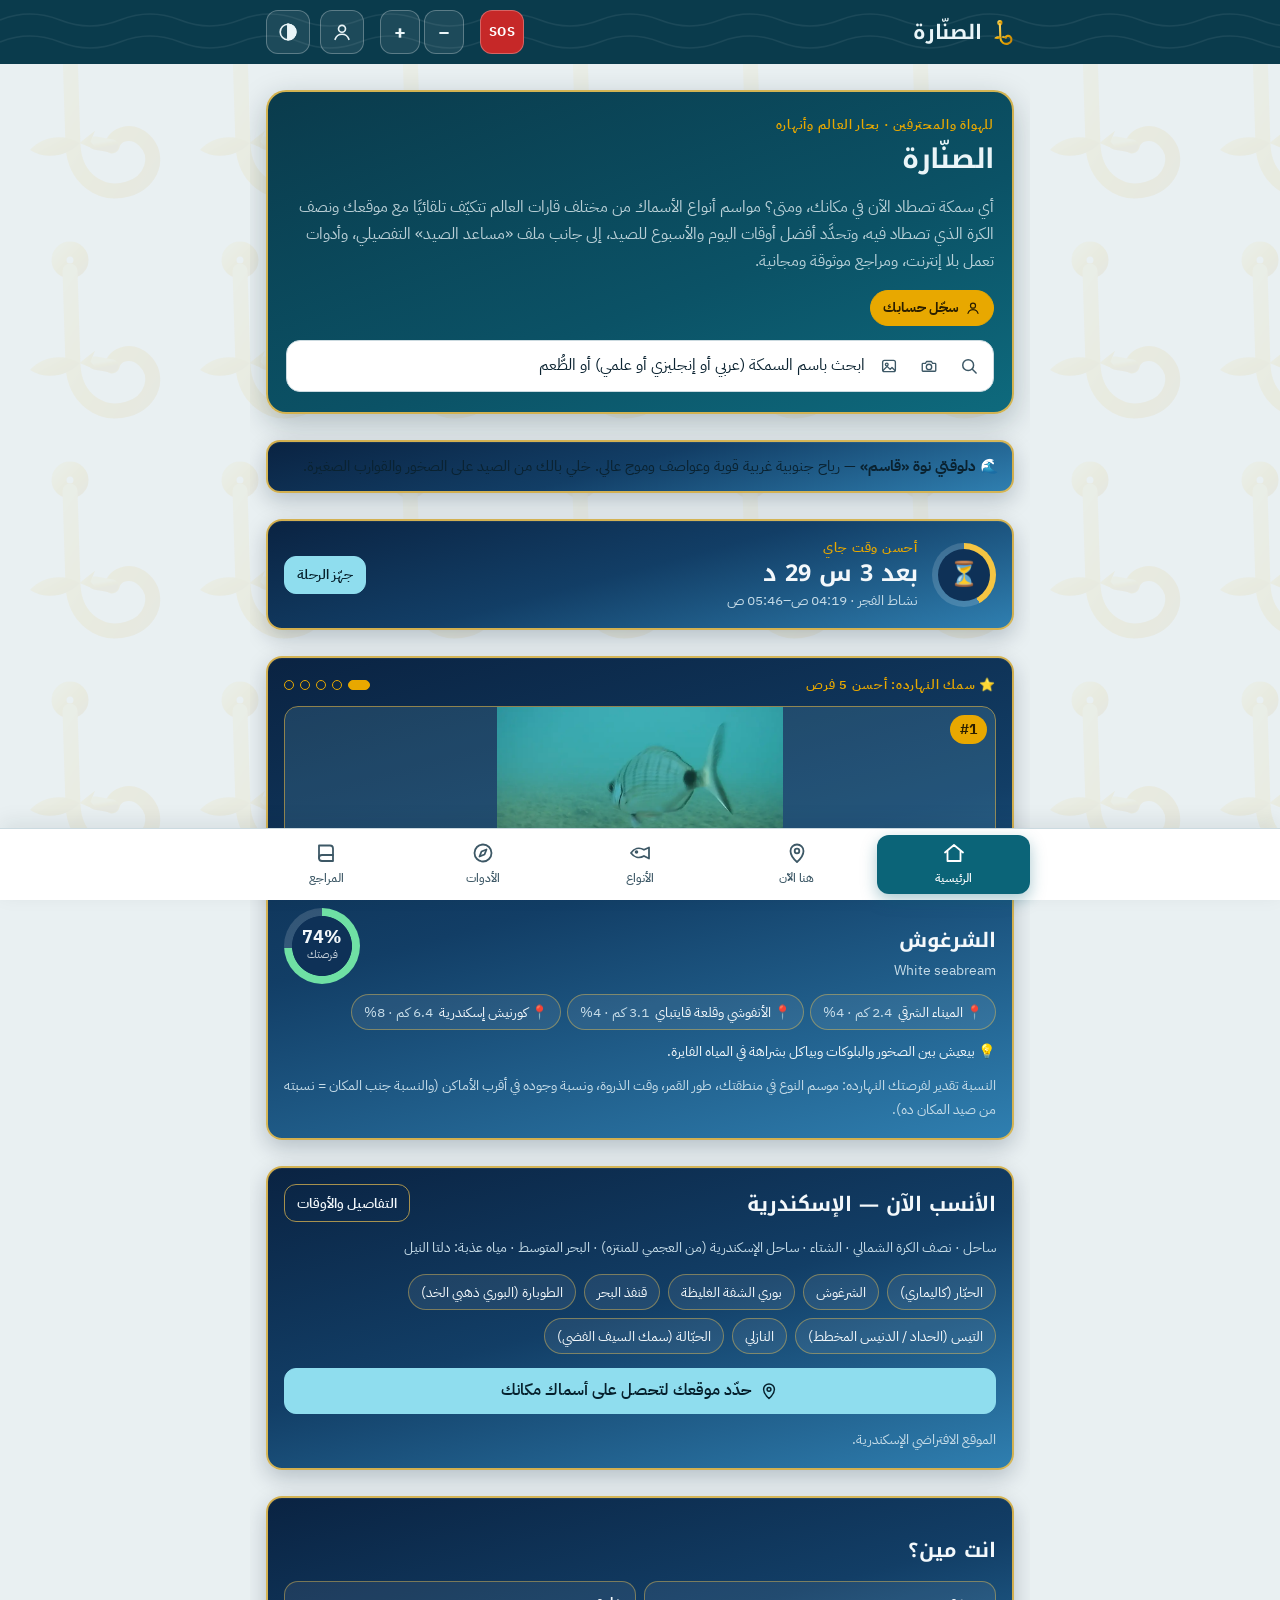
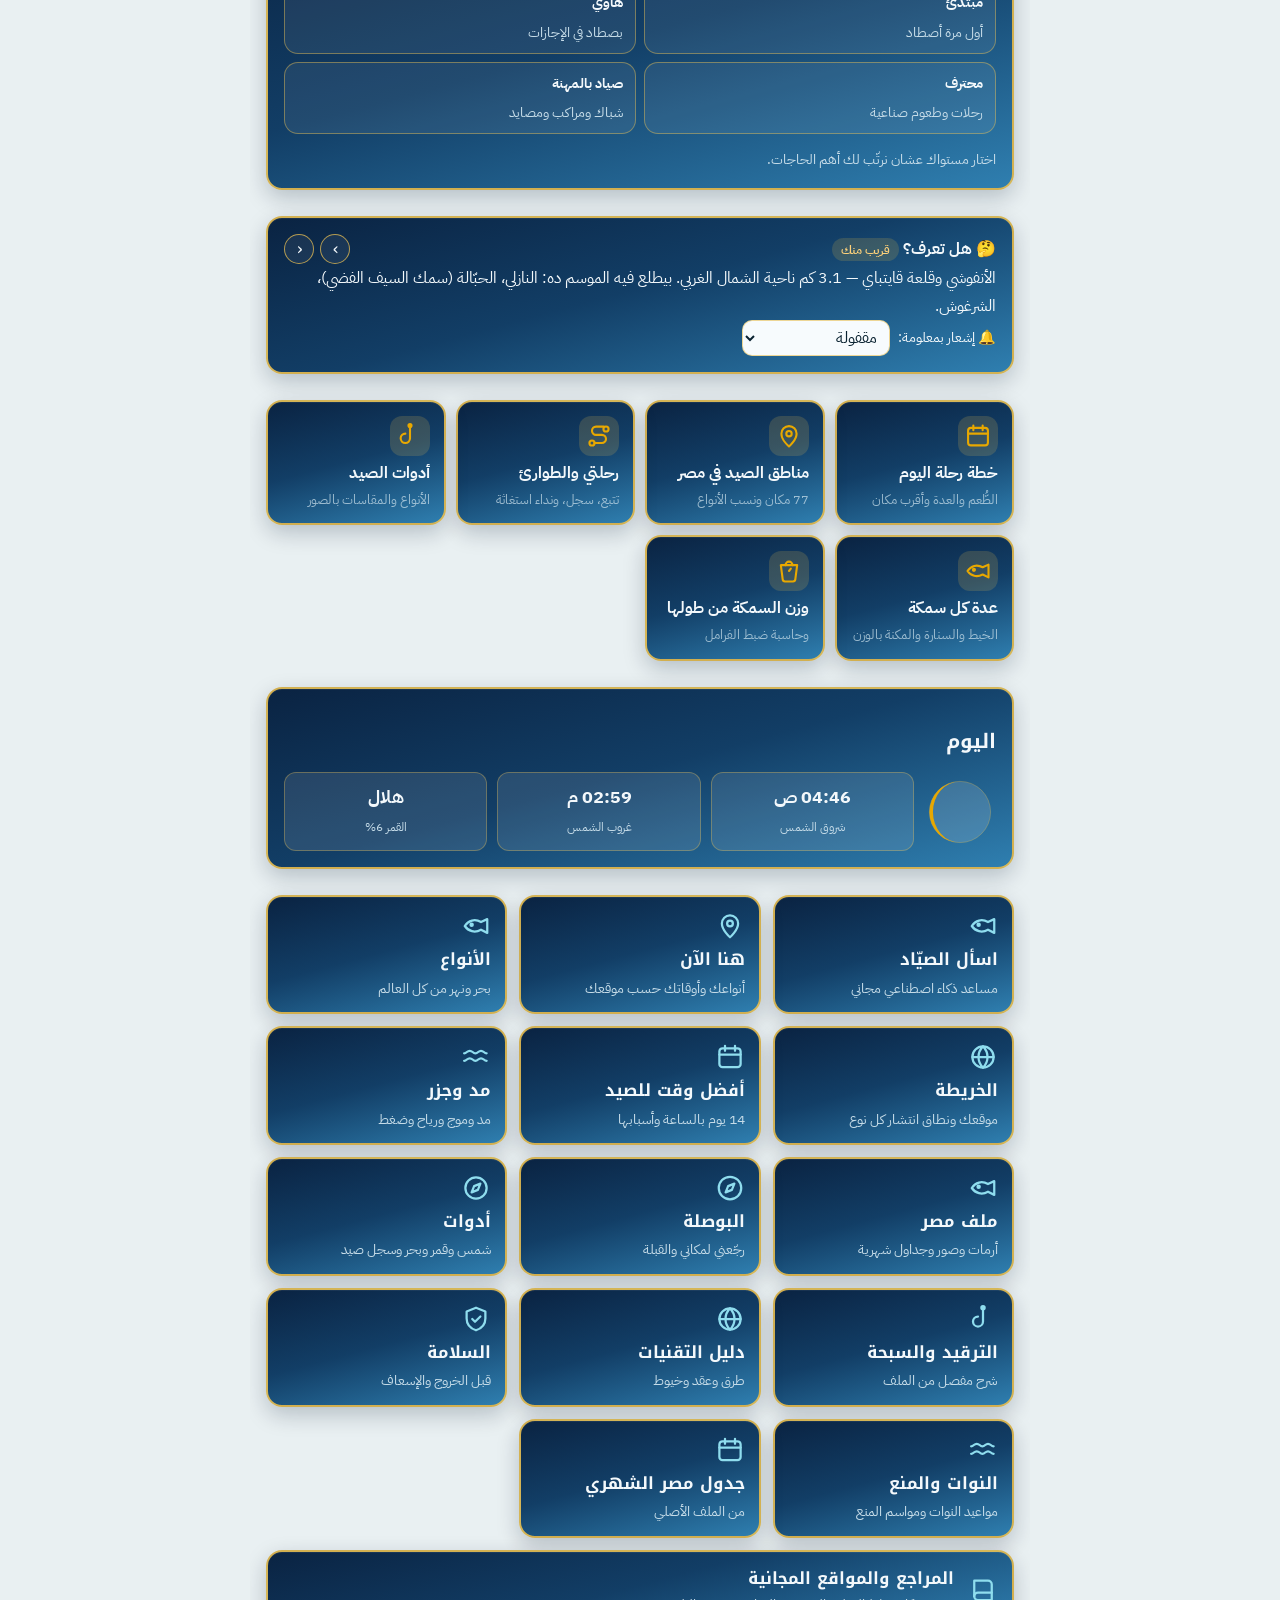
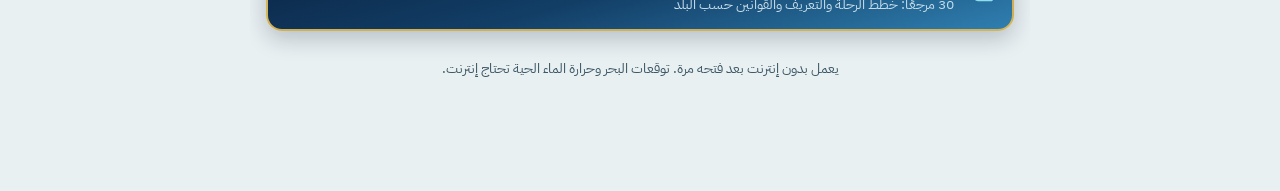
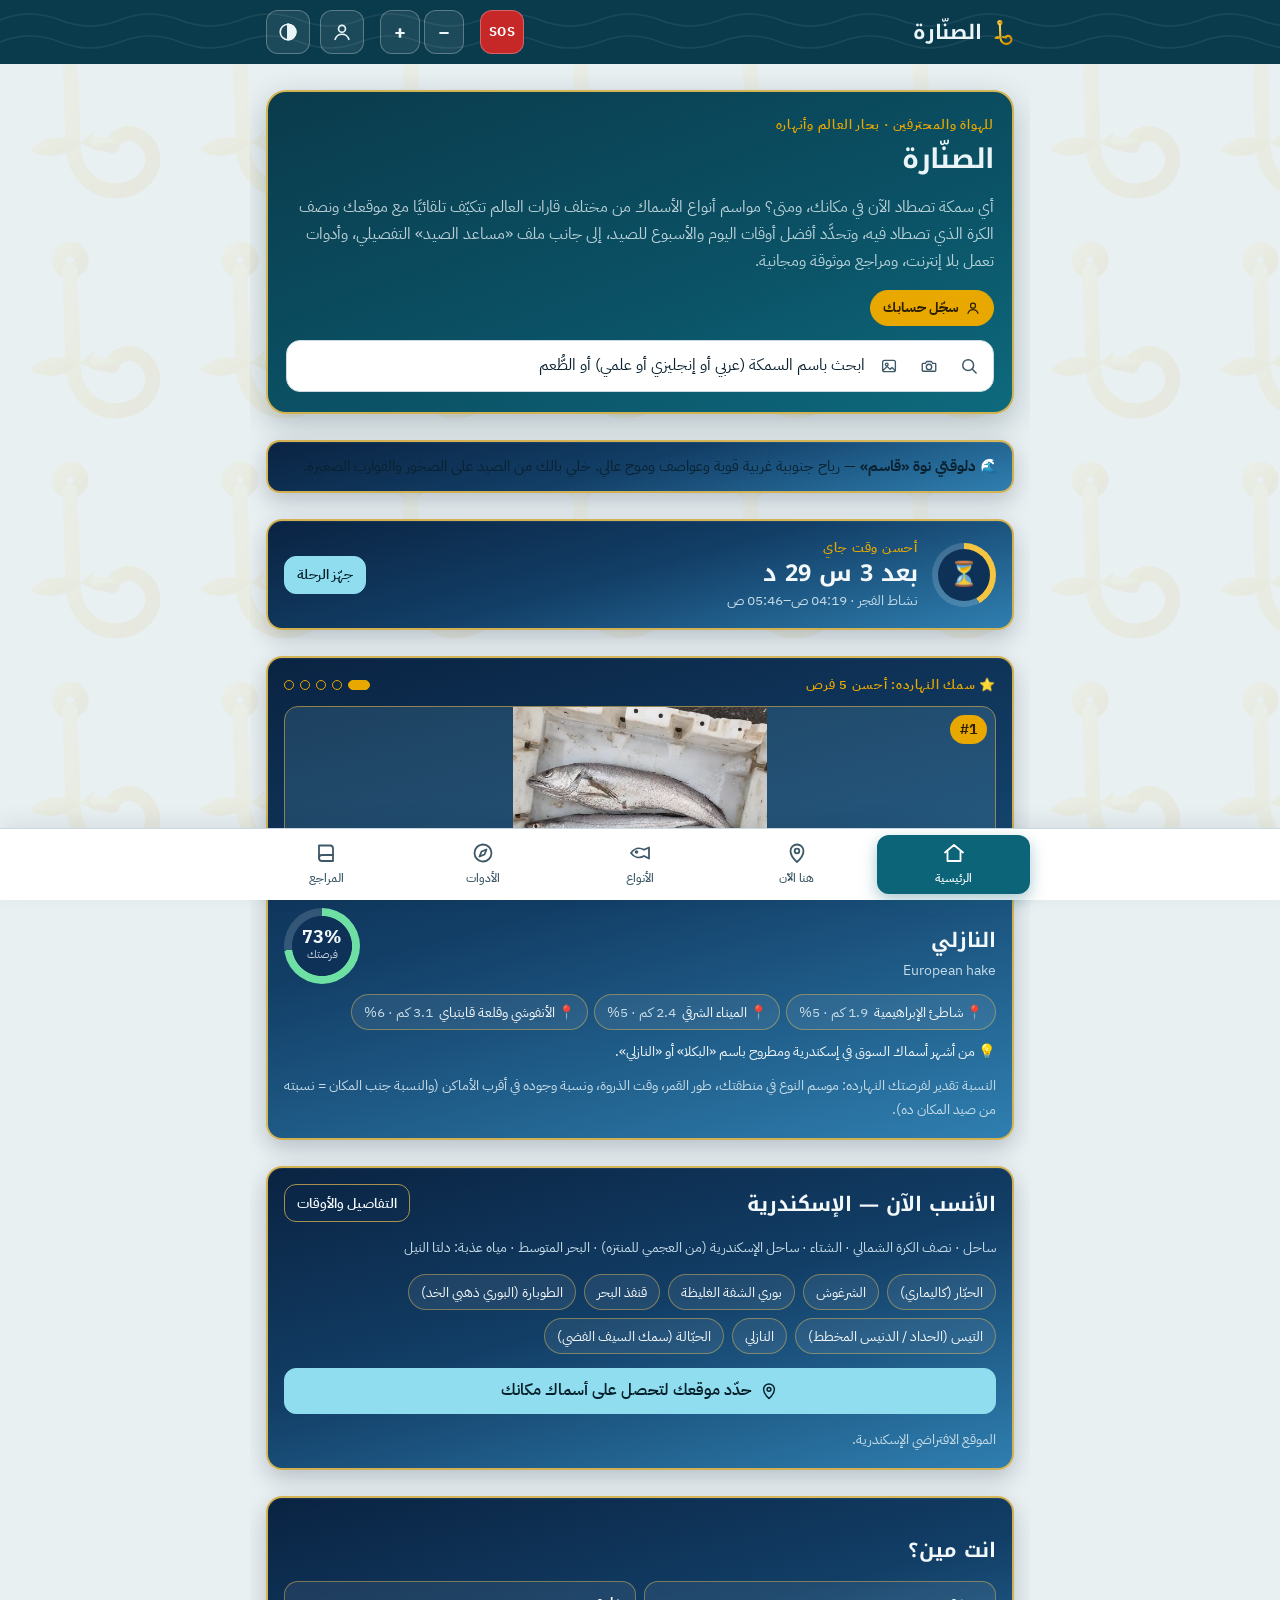
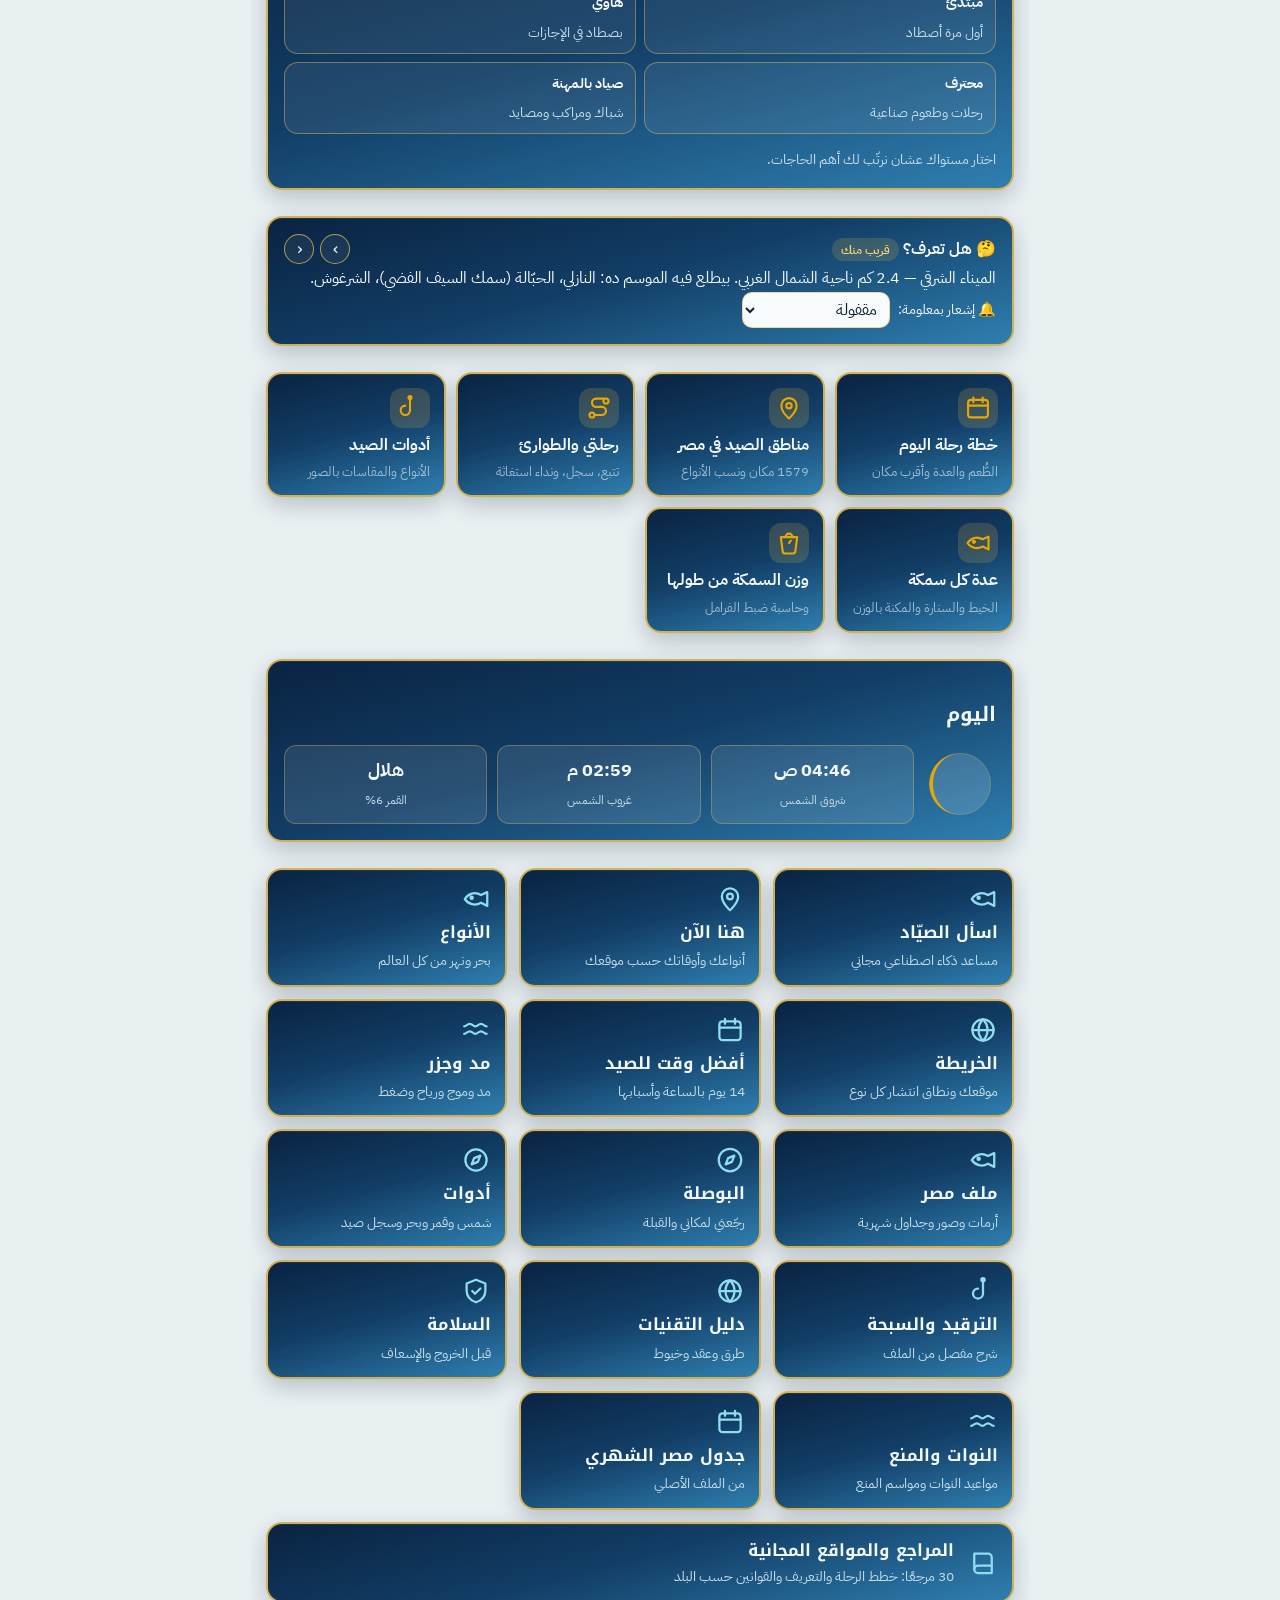
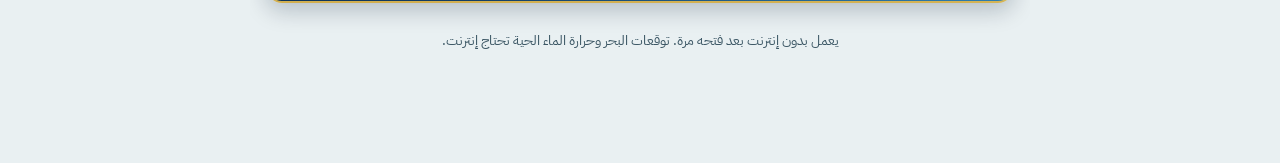
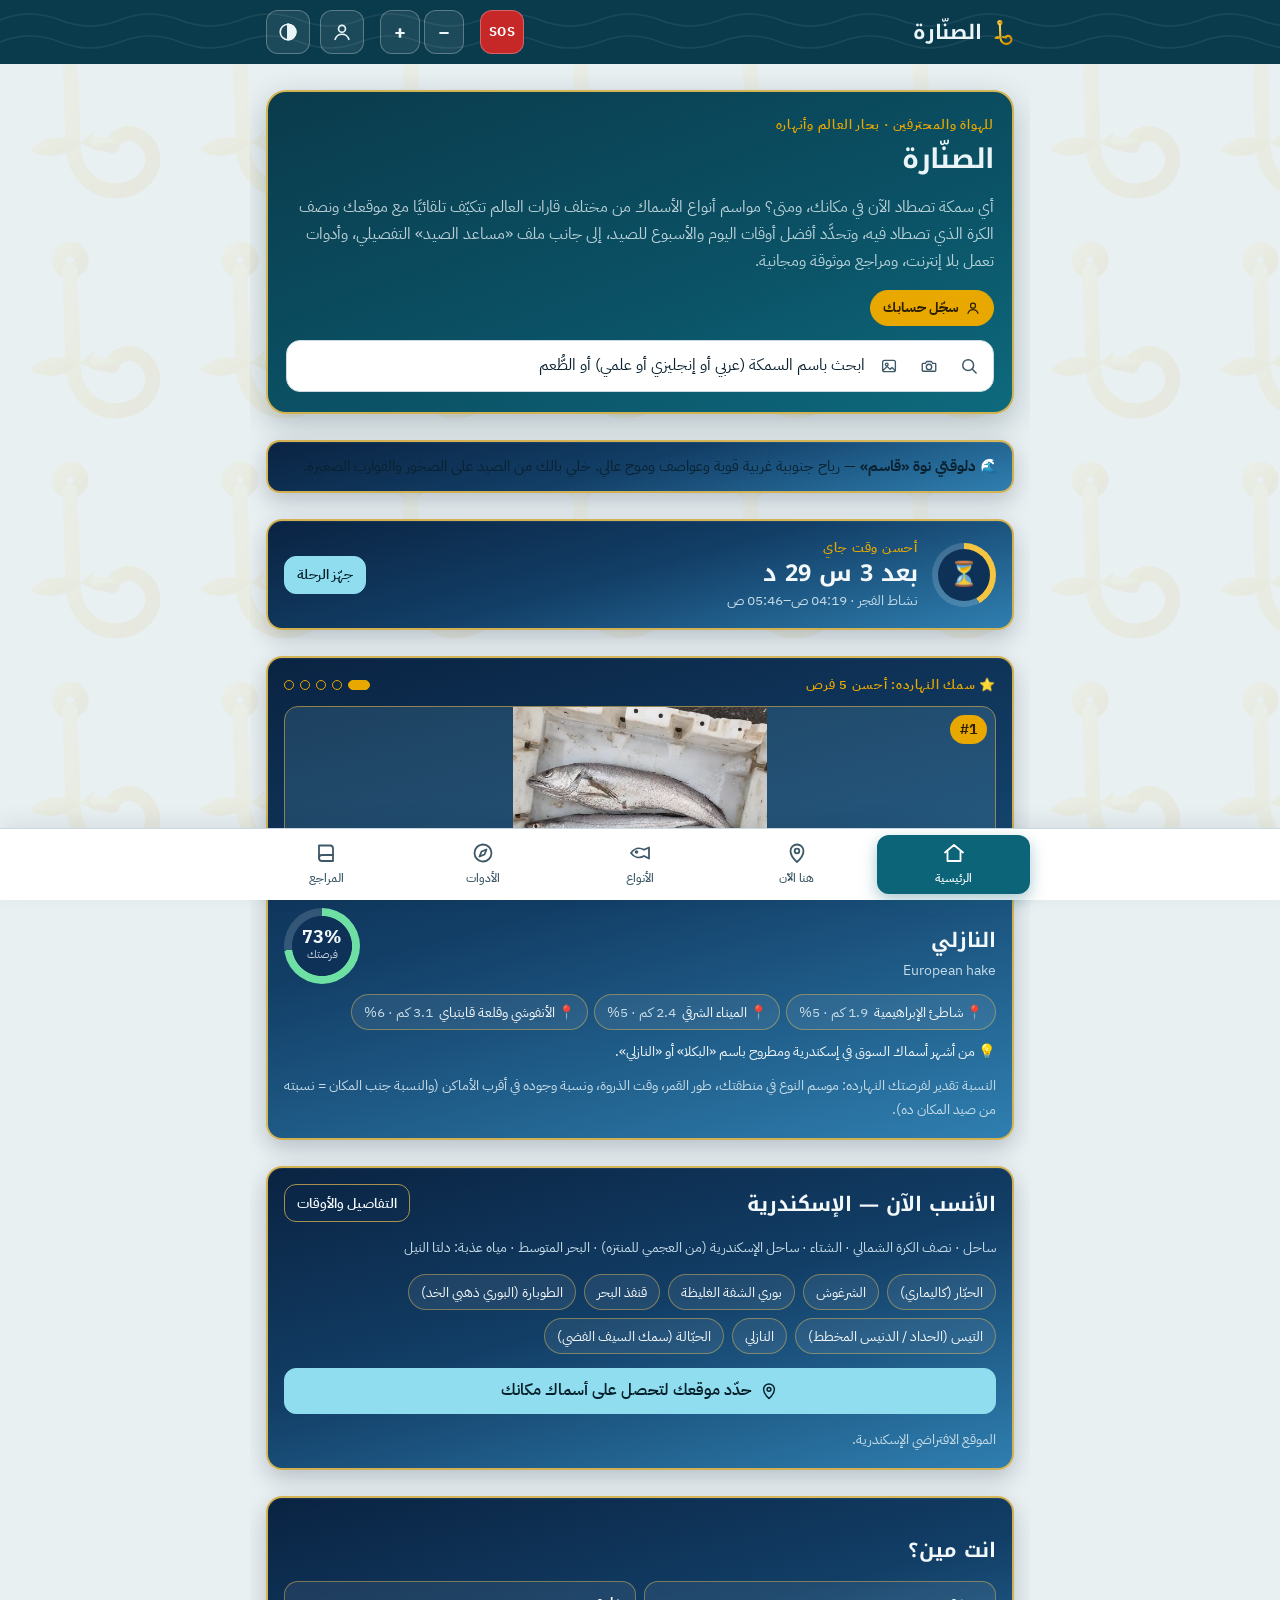
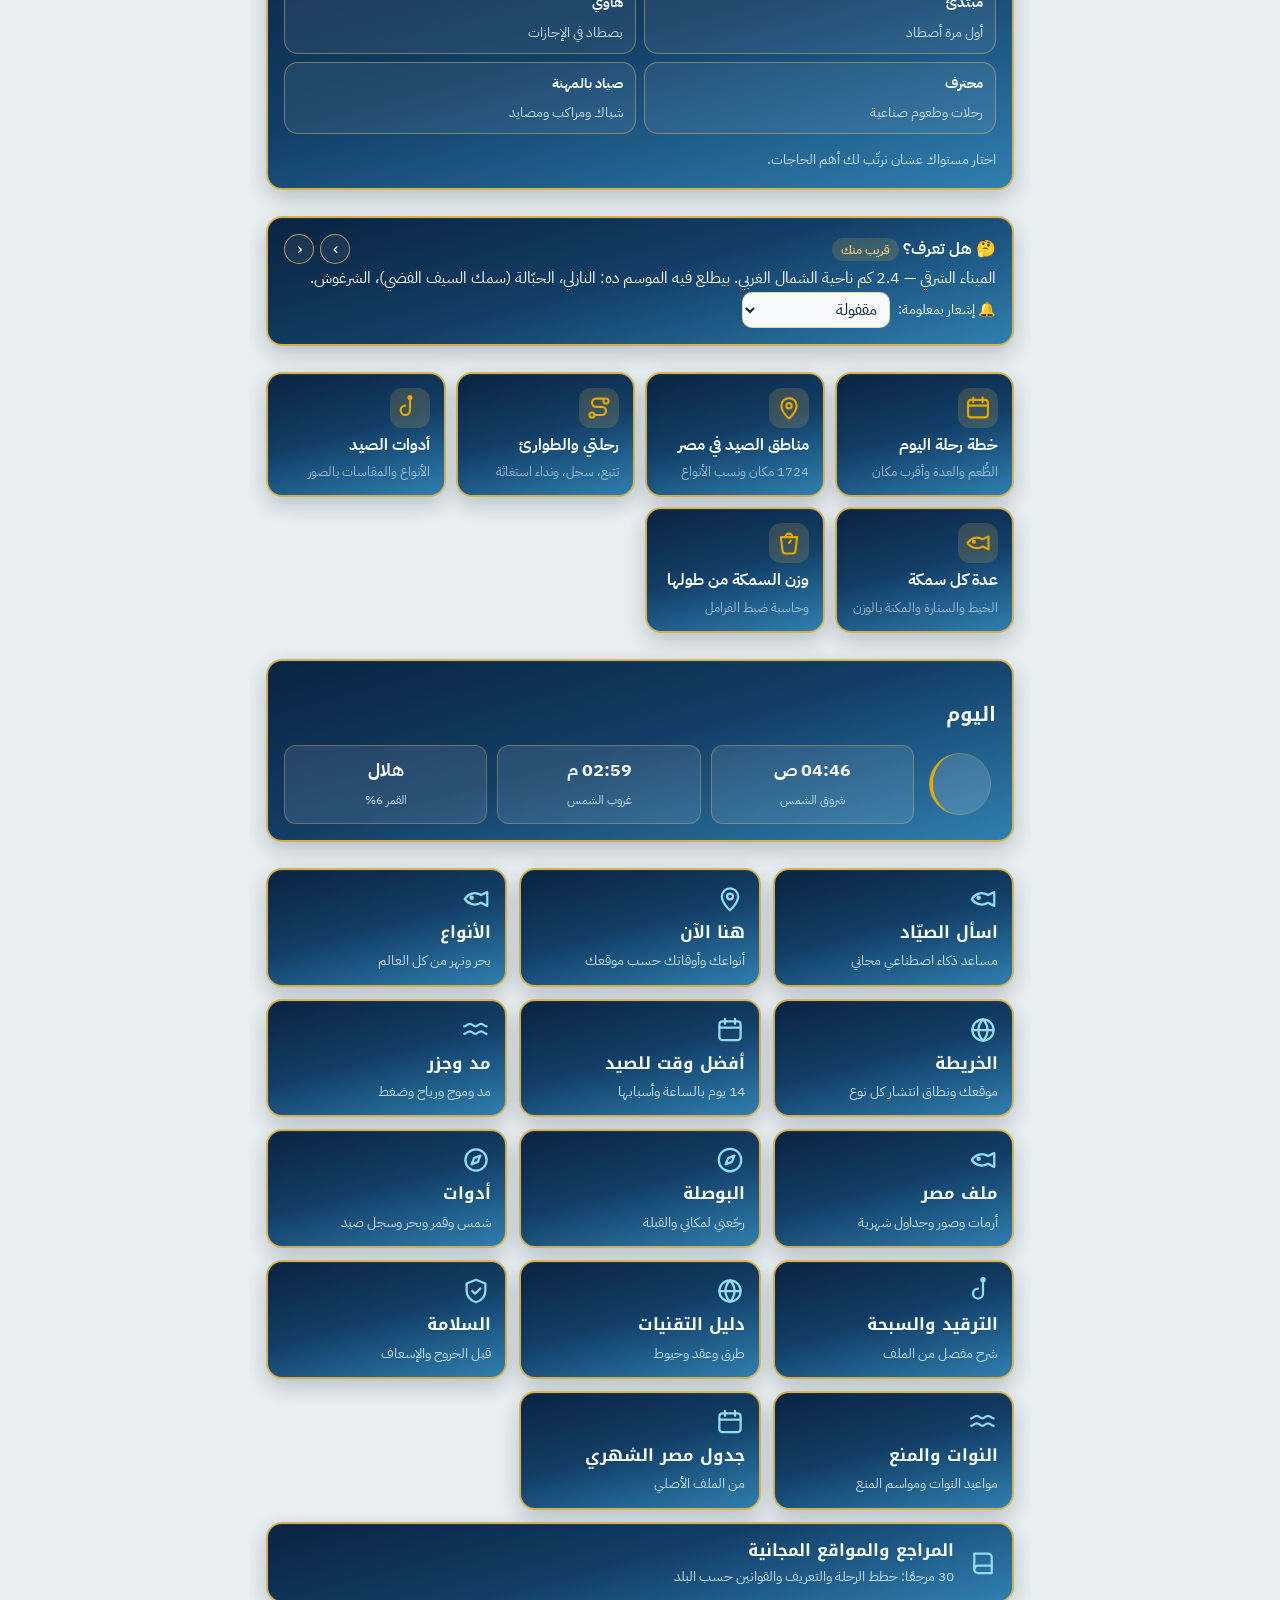
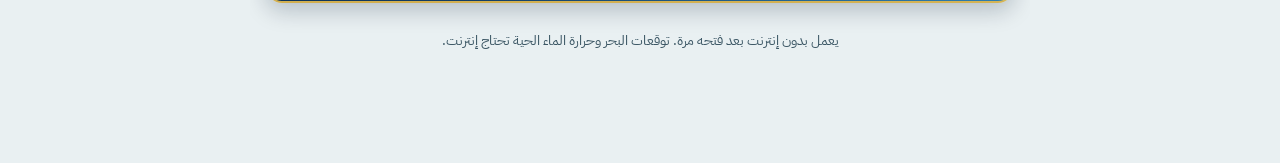
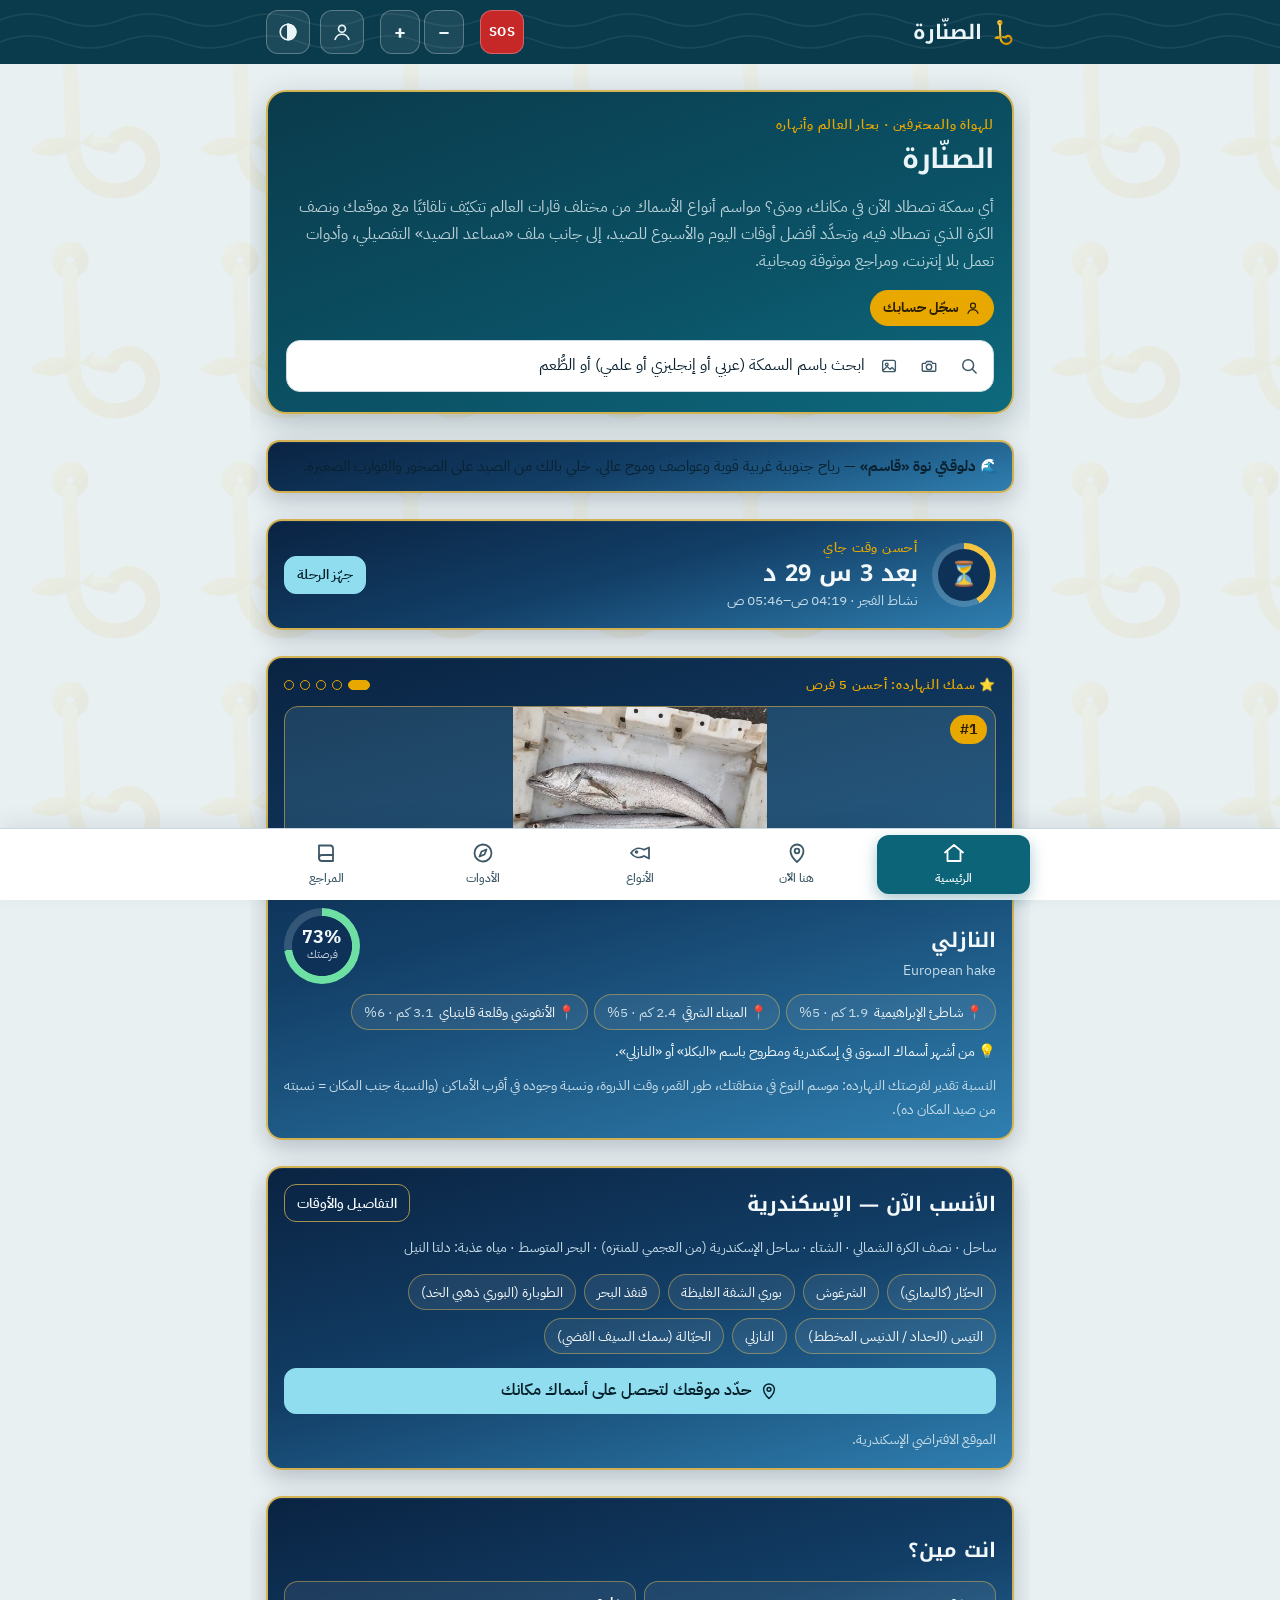
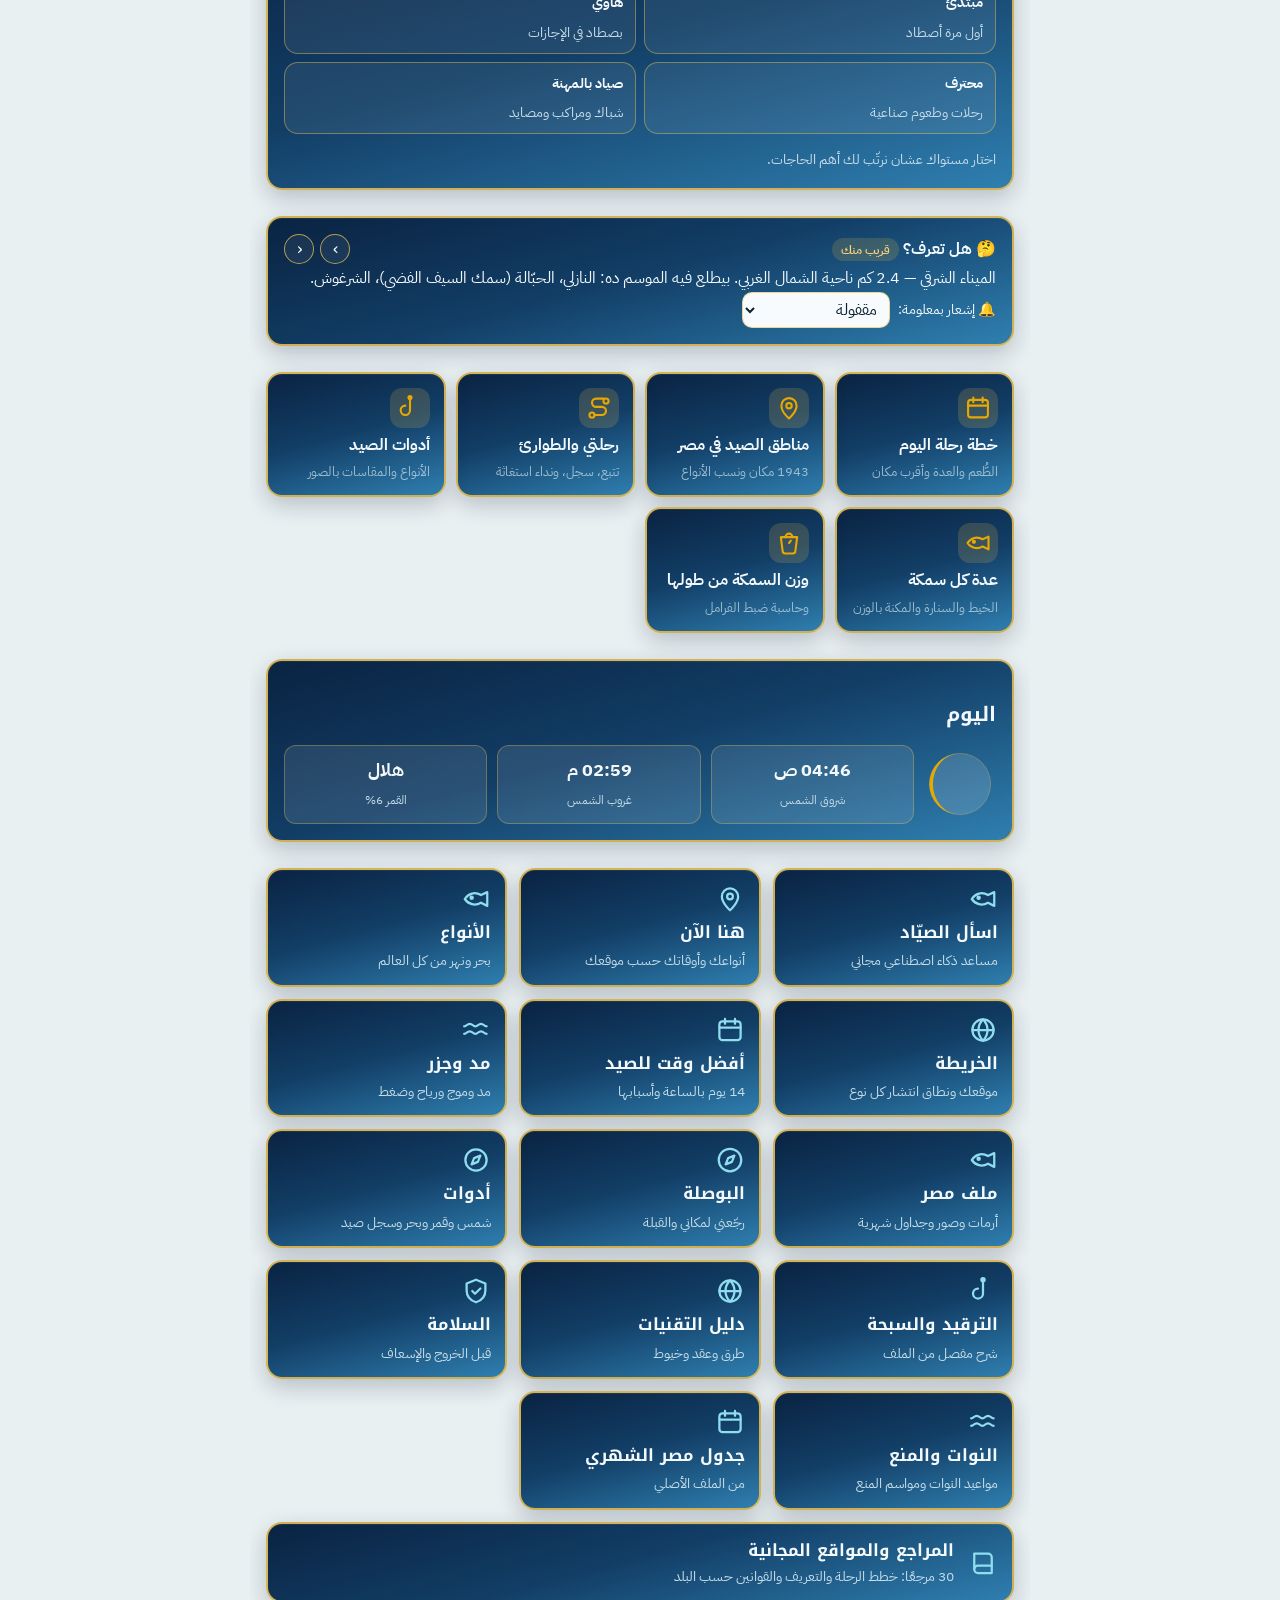
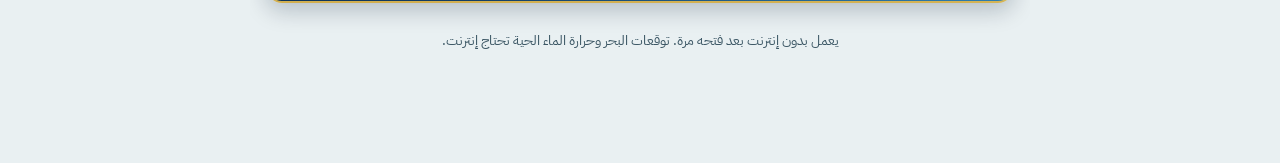
